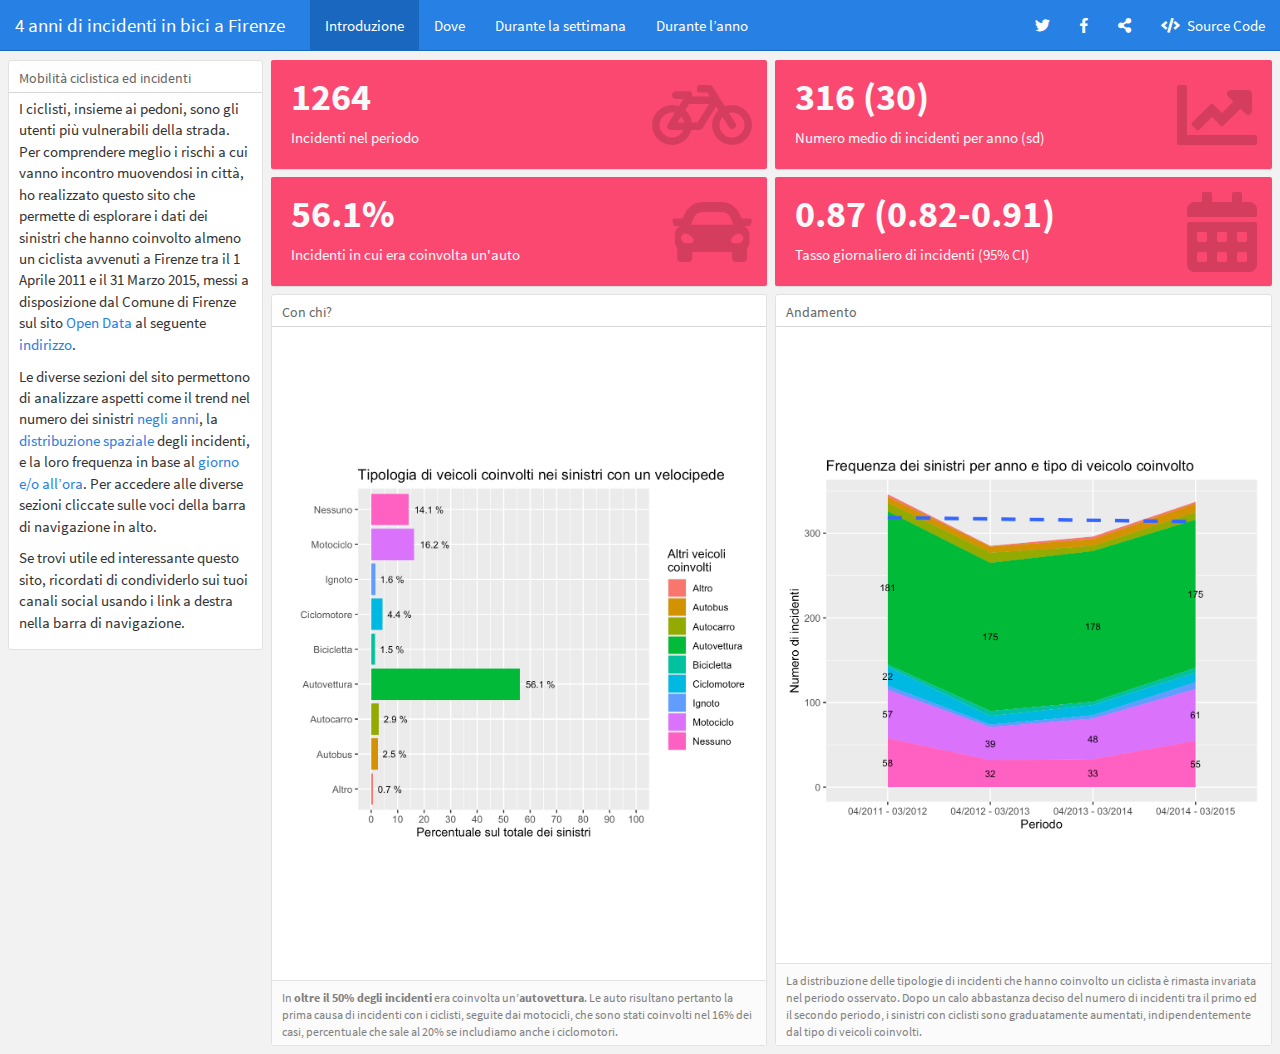
==== docs/index.html @ 33b45b6f "ready to be put online" ====
<!DOCTYPE html>
<html xmlns="http://www.w3.org/1999/xhtml">
<head>

<meta charset="utf-8">
<meta http-equiv="Content-Type" content="text/html; charset=utf-8" />
<meta name="generator" content="pandoc" />



<title>4 anni di incidenti in bici a Firenze</title>

<meta property="og:title" content="4 anni di incidenti in bici a Firenze" />

<meta name='viewport' content='width=device-width, initial-scale=1.0, maximum-scale=1.0, user-scalable=no' />

<link rel="icon" href="data:image/x-icon;" type="image/x-icon">


<script type="text/javascript">
window.FlexDashboardComponents = [];
</script>

<script id="flexdashboard-navbar" type="application/json">
[{"icon":"fa-twitter"},{"icon":"fa-facebook"},{"icon":"fa-share-alt","items":[{"title":"Twitter","icon":"fa-twitter"},{"title":"Facebook","icon":"fa-facebook"},{"title":"Google+","icon":"fa-google-plus"},{"title":"LinkedIn","icon":"fa-linkedin"},{"title":"Pinterest","icon":"fa-pinterest"}]},{"title":"Source Code","icon":"fa-code","href":"source_embed","align":"right"}]
</script>
<script src="site_libs/jquery-1.12.4/jquery.min.js"></script>
<meta name="viewport" content="width=device-width, initial-scale=1" />
<link href="site_libs/bootstrap-3.3.5/css/cosmo.min.css" rel="stylesheet" />
<script src="site_libs/bootstrap-3.3.5/js/bootstrap.min.js"></script>
<script src="site_libs/bootstrap-3.3.5/shim/html5shiv.min.js"></script>
<script src="site_libs/bootstrap-3.3.5/shim/respond.min.js"></script>
<script src="site_libs/stickytableheaders-0.1.19/jquery.stickytableheaders.min.js"></script>
<link href="site_libs/font-awesome-5.1.0/css/all.css" rel="stylesheet" />
<link href="site_libs/font-awesome-5.1.0/css/v4-shims.css" rel="stylesheet" />
<link href="site_libs/featherlight-1.3.5/featherlight.min.css" rel="stylesheet" />
<script src="site_libs/featherlight-1.3.5/featherlight.min.js"></script>
<link href="site_libs/prism-1.4.1/prism.css" rel="stylesheet" />
<script src="site_libs/prism-1.4.1/prism.js"></script>
<script src="site_libs/htmlwidgets-1.5.2/htmlwidgets.js"></script>
<link href="site_libs/leaflet-1.3.1/leaflet.css" rel="stylesheet" />
<script src="site_libs/leaflet-1.3.1/leaflet.js"></script>
<link href="site_libs/leafletfix-1.0.0/leafletfix.css" rel="stylesheet" />
<script src="site_libs/Proj4Leaflet-1.0.1/proj4-compressed.js"></script>
<script src="site_libs/Proj4Leaflet-1.0.1/proj4leaflet.js"></script>
<link href="site_libs/rstudio_leaflet-1.3.1/rstudio_leaflet.css" rel="stylesheet" />
<script src="site_libs/leaflet-binding-2.0.3/leaflet.js"></script>
<script src="site_libs/leaflet-providers-1.9.0/leaflet-providers_1.9.0.js"></script>
<script src="site_libs/leaflet-providers-plugin-2.0.3/leaflet-providers-plugin.js"></script>
<script src="site_libs/lfx-heat-0.1.0/lfx-heat-prod.js"></script>
<script src="site_libs/lfx-heat-0.1.0/lfx-heat-bindings.js"></script>
<link href="site_libs/dygraphs-1.1.1/dygraph.css" rel="stylesheet" />
<script src="site_libs/dygraphs-1.1.1/dygraph-combined.js"></script>
<script src="site_libs/dygraphs-1.1.1/shapes.js"></script>
<script src="site_libs/moment-2.8.4/moment.js"></script>
<script src="site_libs/moment-timezone-0.2.5/moment-timezone-with-data.js"></script>
<script src="site_libs/moment-fquarter-1.0.0/moment-fquarter.min.js"></script>
<script src="site_libs/dygraphs-binding-1.1.1.6/dygraphs.js"></script>
<style type="text/css">

/*
 Dashboard CSS from Keen IO Dashboards
 (https://github.com/keen/dashboards)
*/

body {
  background: #f2f2f2;
  padding: 60px 0 0 8px; /* padding-top overridden by theme */
}

body hr {
  border-color: #d7d7d7;
  margin: 10px 0;
}

.navbar-inverse .navbar-nav > li > a,
.navbar .navbar-brand {
  text-decoration: none;
}

.navbar-logo {
  margin-top: 1px;
}

.navbar-logo img {
  margin-right: 12px;
}

.navbar-author {
  margin-left: 10px;
  font-size: 15px;
}

.navbar .dropdown-menu .fa {
  min-width: 20px;
}

.navbar .dropdown-menu {
  min-width: 150px;
  max-height: 500px;
  overflow: auto;
}

.chart-wrapper,
.nav-tabs-custom,
.sbframe-commentary
{
  background: #fff;
  border: 1px solid #e2e2e2;
  border-radius: 3px;
  margin-bottom: 8px;
  margin-right: 8px;
}

.chart-title {
  border-bottom: 1px solid #d7d7d7;
  color: #666;
  font-size: 14px;
  font-weight: 300;
  padding: 7px 10px 4px;
}

.chart-wrapper .chart-title:empty {
  display: none;
}

.chart-wrapper .chart-stage {
  overflow: hidden;
  padding: 5px 10px;
  position: relative;
}

.chart-wrapper .chart-notes {
  background: #fbfbfb;
  border-top: 1px solid #e2e2e2;
  color: #808080;
  font-size: 12px;
  padding: 8px 10px 5px;
}

/*
 CSS for handling flexbox layout
*/

#dashboard-container {
  visibility: hidden;
}

.tab-content>.dashboard-page-wrapper.active {
  display: -webkit-box;
  display: -webkit-flex;
  display: -ms-flexbox;
  display: flex;
}

.dashboard-page-wrapper {
  display: -webkit-box;
  display: -webkit-flex;
  display: -ms-flexbox;
  display: flex;
  -webkit-box-orient: vertical;
  -webkit-box-direction: normal;
  -webkit-flex-direction: column;
      -ms-flex-direction: column;
          flex-direction: column;
}

.dashboard-row-orientation {
  display: -webkit-box;
  display: -webkit-flex;
  display: -ms-flexbox;
  display: flex;
  -webkit-box-orient: vertical;
  -webkit-box-direction: normal;
  -webkit-flex-direction: column;
      -ms-flex-direction: column;
          flex-direction: column;
}

.dashboard-row {
  display: -webkit-box;
  display: -webkit-flex;
  display: -ms-flexbox;
  display: flex;
  -webkit-box-orient: horizontal;
  -webkit-box-direction: normal;
  -webkit-flex-direction: row;
      -ms-flex-direction: row;
          flex-direction: row;
}

.dashboard-row-flex {
  -webkit-box-flex: 1;
  -webkit-flex: 1;
      -ms-flex: 1;
          flex: 1;
}

.dashboard-column-orientation {
  display: -webkit-box;
  display: -webkit-flex;
  display: -ms-flexbox;
  display: flex;
  -webkit-box-orient: horizontal;
  -webkit-box-direction: normal;
  -webkit-flex-direction: row;
      -ms-flex-direction: row;
          flex-direction: row;
}

.dashboard-column {
  -webkit-box-flex: 1;
  -webkit-flex: 1;
      -ms-flex: 1;
          flex: 1;
  display: -webkit-box;
  display: -webkit-flex;
  display: -ms-flexbox;
  display: flex;
  -webkit-box-orient: vertical;
  -webkit-box-direction: normal;
  -webkit-flex-direction: column;
      -ms-flex-direction: column;
          flex-direction: column;
}

.chart-wrapper-flex {
  -webkit-box-flex: 1;
  -webkit-flex: 1;
      -ms-flex: 1;
          flex: 1;
  display: -webkit-box;
  display: -webkit-flex;
  display: -ms-flexbox;
  display: flex;
  -webkit-box-orient: vertical;
  -webkit-box-direction: normal;
  -webkit-flex-direction: column;
      -ms-flex-direction: column;
          flex-direction: column;
}

.chart-stage-flex {
  -webkit-box-flex: 1;
  -webkit-flex: 1;
      -ms-flex: 1;
          flex: 1;
  position: relative;
}

.chart-shim {
  position: absolute;
  left: 8px; top: 8px; right: 8px; bottom: 8px;
}

.no-padding .chart-shim {
  left: 0; top: 0; right: 0; bottom: 0;
}

.flowing-content-shim {
  overflow: auto;
  left: 0; top: 0; right: 0; bottom: 0;
  padding-left: 8px;
  padding-right: 8px;
}

.flowing-content-container {
  padding-top: 8px;
  padding-bottom: 8px;
}

.chart-stage .table-bordered {
  border: none;
}

.chart-stage .table-bordered > tbody > tr > th,
.chart-stage .table-bordered > tfoot > tr > th,
.chart-stage .table-bordered > tbody > tr > td,
.chart-stage .table-bordered > tfoot > tr > td {
  border: none;
}

.chart-stage .table-bordered > tbody > tr > td {
  border-top: 1px solid #dddddd;
}

.chart-stage .table-bordered > thead > tr > th {
  border: none;
  border-bottom: 2px solid #dddddd;
}

.bootstrap-table table>thead {
  background-color: #fff;
}

.bootstrap-table table.data,
.bootstrap-table table.shiny-table {
  width: inherit !important;
}

.bootstrap-table table.data>tbody>tr>th,
.bootstrap-table table.shiny-table>tbody>tr>th {
  border-top: none;
  border-bottom: 2px solid #dddddd;
  padding: 5px;
}

.bootstrap-table .data td[align=right] {
  font-family: inherit;
}

.chart-wrapper form {
  padding-left: 5px;
  padding-right: 5px;
}

.shiny-input-container label {
  font-weight: normal;
}

.chart-stage .html-widget {
  width: 100% !important;
  height: 100% !important;
}

.chart-stage .html-widget-static-bound {
  width: 100% !important;
  height: 100% !important;
}

.chart-stage .shiny-bound-output {
  width: 100% !important;
  height: 100% !important;
}

/* Omit display of empty paragraphs */

.chart-shim>p:empty {
  display: none;
}

.chart-stage>p:empty {
  display: none;
}

/* Omit display of special knitr options div*/

.chart-stage .knitr-options {
  display: none;
}

/* Automatically resizing images */

.image-container {
  position: absolute;
  top: 0;
  left: 0;
  right: 0;
  bottom: 0;
  margin: 0;
}

.image-container img {
  opacity: 0;
  overflow: hidden;
}

/* Value box */

.value-box {
  border-radius: 2px;
  position: relative;
  display: block;
  margin-right: 8px;
  margin-bottom: 8px;
  box-shadow: 0 1px 1px rgba(0, 0, 0, 0.1);
}

.value-box > .inner {
  padding: 10px;
  padding-left: 20px;
  padding-right: 20px;
}

.value-box .value {
  font-size: 38px;
  font-weight: bold;
  margin: 0 0 3px 0;
  white-space: nowrap;
  padding: 0;
}

.value-box .caption {
  font-size: 15px;
}
.value-box .caption > small {
  display: block;
  font-size: 13px;
  margin-top: 5px;
}

.value-box .icon i {
  position: absolute;
  top: 15px;
  right: 15px;
  font-size: 80px;
  color: rgba(0, 0, 0, 0.15);
}

.linked-value:hover {
  cursor: pointer;
}

.value-box.linked-value:hover {
  box-shadow: 0 2px 2px rgba(0, 0, 0, 0.3);
}

/* STORYBOARD */

.storyboard-nav button {
  background: transparent;
  border: 0;
  opacity: .3;
  outline: none;
  padding: 0;
}

.storyboard-nav button:hover,
.storyboard-nav button:hover {
  opacity: .5;
}

.storyboard-nav button:disabled,
.storyboard-nav button:disabled {
  opacity: .1;
}

.storyboard-nav .sbnext,
.storyboard-nav .sbprev {
  float: left;
  width: 2%;
  height: 120px;
  font-size: 50px;
}

.storyboard-nav .sbprev {
  text-align: left;
  width: 2%;
}

.storyboard-nav .sbnext {
  float: right;
  text-align: right;
  margin-right: 8px;
}

.storyboard-nav .sbframelist {
  margin: 0 auto;
  width: 94%;
  height: 120px;
  overflow: hidden;
  text-shadow: none;
  margin-bottom: 8px;
}

.storyboard-nav .sbframelist ul {
  list-style: none;
  margin: 0;
  padding: 0;
  height: 100%;
}

.storyboard-nav .sbframelist ul li {
  float: left;
  width: 270px;
  height: 100%;
  padding: 10px 10px 10px 10px;
  margin-right: 8px;
  background: #fff;
  border: 1px solid #e2e2e2;
  border-radius: 3px;
  color: #3a3c47;
  text-align: left;
  font-size: 14px;
  cursor: pointer;
}

.storyboard-nav .sbframelist ul li:last-child {
  margin-right: 0px;
}

.storyboard-nav .sbframelist ul li.active {
  color: #fff;
  background: #B8B8B8;
}

.sbframe-commentary {
  width: 300px;
  background: #fbfbfb;
  font-size: 14px;
}

.sbframe-commentary ul {
  padding-left: 22px;
}

.sbframe.active {
  display: flex;
}

.sbframe:not(.active) {
  display: none;
}

/* NAV TABS */

.nav-tabs-custom > .nav-tabs {
  margin: 0;
  border-bottom: 1px solid #d7d7d7;
  color: #666;
  font-size: 14px;
  font-weight: 300;
  border-top-right-radius: 3px;
  border-top-left-radius: 3px;
}
.nav-tabs-custom > .nav-tabs > li {
  border-top: 3px solid transparent;
  margin-bottom: -1px;
  margin-right: 5px;
}
.nav-tabs-custom > .nav-tabs > li > a,
.nav-tabs-custom > .nav-tabs > li > a:active {
  color: #666;
  font-weight: 300;
  font-size: 14px;
  border-radius: 0;
  padding: 3px 10px 5px;
  text-transform: none;
}

.nav-tabs-custom > .nav-tabs > li:not(.active) > a {
  border-bottom-color: transparent;
}

.nav-tabs-custom > .nav-tabs > li > a.text-muted {
  color: #999;
}
.nav-tabs-custom > .nav-tabs > li > a,
.nav-tabs-custom > .nav-tabs > li > a:hover {
  background: transparent;
  margin: 0;
}
.nav-tabs-custom > .nav-tabs > li > a:hover {
  color: #999;
}
.nav-tabs-custom > .nav-tabs > li:not(.active) > a:hover,
.nav-tabs-custom > .nav-tabs > li:not(.active) > a:focus,
.nav-tabs-custom > .nav-tabs > li:not(.active) > a:active {
  border-color: transparent;
}
.nav-tabs-custom > .nav-tabs > li.active {
  border-top-color: #3c8dbc;
}
.nav-tabs-custom > .nav-tabs > li.active > a,
.nav-tabs-custom > .nav-tabs > li.active:hover > a {
  background-color: #fff;
  color: #666;
}
.nav-tabs-custom > .nav-tabs > li.active > a {
  border-top-color: transparent;
  border-left-color: #d7d7d7;
  border-right-color: #d7d7d7;
}
.nav-tabs-custom > .nav-tabs > li:first-of-type {
  margin-left: 0;
}
.nav-tabs-custom > .nav-tabs > li:first-of-type.active > a {
  border-left-color: transparent;
}
.nav-tabs-custom > .nav-tabs.pull-right {
  float: none !important;
}
.nav-tabs-custom > .nav-tabs.pull-right > li {
  float: right;
}
.nav-tabs-custom > .nav-tabs.pull-right > li:first-of-type {
  margin-right: 0;
}
.nav-tabs-custom > .nav-tabs.pull-right > li:first-of-type > a {
  border-left-width: 1px;
}
.nav-tabs-custom > .nav-tabs.pull-right > li:first-of-type.active > a {
  border-left-color: #d7d7d7;
  border-right-color: transparent;
}
.nav-tabs-custom > .nav-tabs > li.header {
  line-height: 35px;
  padding: 0 10px;
  font-size: 20px;
  color: #666;
}
.nav-tabs-custom > .nav-tabs > li.header > .fa,
.nav-tabs-custom > .nav-tabs > li.header > .glyphicon,
.nav-tabs-custom > .nav-tabs > li.header > .ion {
  margin-right: 5px;
}
.nav-tabs-custom > .tab-content {
  background: #fff;
  padding: 0;
  border-bottom-right-radius: 3px;
  border-bottom-left-radius: 3px;
  display: -webkit-box;
  display: -webkit-flex;
  display: -ms-flexbox;
  display: flex;
}

.nav-tabs-custom > .tab-content > .chart-wrapper {
  background: #fff;
  border: none;
  margin: 0;
}


.nav-tabs-custom > .tab-content > .active {
  display: -webkit-box;
  display: -webkit-flex;
  display: -ms-flexbox;
  display: flex;
}

.nav-tabs-custom .dropdown.open > a:active,
.nav-tabs-custom .dropdown.open > a:focus {
  background: transparent;
  color: #999;
}


@media (max-width: 767px) {
  .value-box {
    text-align: center;
    margin-right: 8px;
  }
  .value-box .icon {
    display: none;
  }
}

/* Fixed position sidebar */

.section.sidebar {
  position: fixed;
  top: 51px; /* overridden by theme */
  left: 0;
  bottom: 0;
  border-right: 1px solid #e2e2e2;
  background-color: white; /* overridden by theme */
  padding-left: 10px;
  padding-right: 10px;
  visibility: hidden;
  overflow: auto;
}

.section.sidebar form p:first-child {
  margin-top: 10px;
}

/* Embedded source code */

#flexdashboard-source-code {
  display: none;
}

.featherlight-content #flexdashboard-source-code {
  display: inline-block;
}

.featherlight-content {
  width: 80%;
  max-width: 800px;
  padding: 0 !important;
  border-bottom: none !important;
}

.featherlight:last-of-type {
  background: rgba(0, 0, 0, 0.7);
}

.featherlight-inner {
  width: 100%;
}

.featherlight-content pre {
  margin: 0;
  border: 0;
  background: #fff;
  font-size: 12px;
}

.unselectable {
  -ms-user-select: none;
  -webkit-user-select: none;
  -khtml-user-select: none;
  -moz-user-select: -moz-none;
  -o-user-select: none;
  user-select: none;
}

#flexdashboard-source-code code {
  -ms-user-select: text;
  -webkit-user-select: text;
  -khtml-user-select: text;
  -moz-user-select: text;
  -o-user-select: text;
  user-select: text;
}

/* DataTables Tweaks */

.dataTables_filter input[type="search"] {
  -webkit-appearance: searchfield;
  outline: none;
}

.dataTables_wrapper.no-footer
.dataTables_info {
  padding-top: 0;
}


table.dataTable thead th {
  border-bottom: 1px solid #d7d7d7;
}

.dataTables_wrapper.no-footer .dataTables_scrollBody {
  border-bottom: 1px solid #d7d7d7;
}

/* Mobile phone only CSS */

.desktop-layout div.section.mobile {
  display: none;
}

.mobile-layout div.section.no-mobile {
  display: none;
}

.mobile-figure {
  display: none;
}



body {
  padding-top: 60px;
}

.section.sidebar {
  top: 51px;
  background-color: rgba(39, 128, 227, 0.1);
}

.value-box {
  color: #f9f9f9;
}

.bg-primary {
  background-color: rgba(39, 128, 227, 0.7);
}

.storyboard-nav .sbframelist ul li.active {
  background-color: rgba(39, 128, 227, 0.7);
}

.nav-tabs-custom > .nav-tabs > li.active {
  border-top-color: rgba(39, 128, 227, 0.7);
}

.bg-info {
  background-color: rgba(153, 84, 187, 0.7);
}

.bg-warning {
  background-color: rgba(255, 117, 24, 0.7);
}

.bg-danger {
  background-color: rgba(255, 0, 57, 0.7);
}

.bg-success {
  background-color: rgba(63, 182, 24, 0.7);
}

.chart-title {
  font-weight: 500;
}

.nav-tabs-custom > .nav-tabs > li > a,
.nav-tabs-custom > .nav-tabs > li > a:active {
  font-weight: 500;
}

</style>



</head>

<body>

<div class="navbar navbar-inverse navbar-fixed-top" role="navigation">
<div class="container-fluid">
<div class="navbar-header">

<button id="navbar-button" type="button" class="navbar-toggle collapsed" data-toggle="collapse" data-target="#navbar">
<span class="icon-bar"></span>
<span class="icon-bar"></span>
<span class="icon-bar"></span>
</button>

<span class="navbar-logo pull-left">
  
</span>
<span class="navbar-brand">
  4 anni di incidenti in bici a Firenze
  <span class="navbar-author">
        </span>
</span>

</div>
<div id="navbar" class="navbar-collapse collapse">
<ul class="nav navbar-nav navbar-left">
</ul>
<ul class="nav navbar-nav navbar-right">
</ul>
</div><!--/.nav-collapse-->
</div><!--/.container-->
</div><!--/.navbar-->

<img class="mobile-figure" data-mobile-figure-id=fig1 src="index_files/figure-html/unnamed-chunk-3-1.mb.png" />
<img class="mobile-figure" data-mobile-figure-id=fig2 src="index_files/figure-html/unnamed-chunk-6-1.mb.png" />
<img class="mobile-figure" data-mobile-figure-id=fig3 src="index_files/figure-html/unnamed-chunk-8-1.mb.png" />
<img class="mobile-figure" data-mobile-figure-id=fig4 src="index_files/figure-html/unnamed-chunk-9-1.mb.png" />
<img class="mobile-figure" data-mobile-figure-id=fig5 src="index_files/figure-html/unnamed-chunk-10-1.mb.png" />
<script type="text/javascript">


var FlexDashboard = (function () {

  // initialize options
  var _options = {};

  var FlexDashboard = function() {

    // default options
    _options = $.extend(_options, {
      theme: "cosmo",
      fillPage: false,
      orientation: 'columns',
      storyboard: false,
      defaultFigWidth: 576,
      defaultFigHeight: 461,
      defaultFigWidthMobile: 360,
      defaultFigHeightMobile: 461,
      isMobile: false,
      isPortrait: false,
      resize_reload: true
    });
  };

  function init(options) {

    // extend default options
    $.extend(true, _options, options);

    // add ids to sections that don't have them (pandoc won't assign ids
    // to e.g. sections with titles consisting of only chinese characters)
    var nextId = 1;
    $('.level1:not([id]),.level2:not([id]),.level3:not([id])').each(function() {
      $(this).attr('id', 'dashboard-' + nextId++);
    });

    // find navbar items
    var navbarItems = $('#flexdashboard-navbar');
    if (navbarItems.length)
      navbarItems = JSON.parse(navbarItems.html());
    addNavbarItems(navbarItems);

    // find the main dashboard container
    var dashboardContainer = $('#dashboard-container');

    // resolve mobile classes
    resolveMobileClasses(dashboardContainer);

    // one time global initialization for components
    componentsInit(dashboardContainer);

    // look for a global sidebar
    var globalSidebar = dashboardContainer.find(".section.level1.sidebar");
    if (globalSidebar.length > 0) {

      // global layout for fullscreen displays
      if (!isMobilePhone()) {

         // hoist it up to the top level
         globalSidebar.insertBefore(dashboardContainer);

         // lay it out (set width/positions)
         layoutSidebar(globalSidebar, dashboardContainer);

      // tuck sidebar into first page for mobile phones
      } else {

        // convert it into a level3 section
        globalSidebar.removeClass('sidebar');
        globalSidebar.removeClass('level1');
        globalSidebar.addClass('level3');
        var h1 = globalSidebar.children('h1');
        var h3 = $('<h3></h3>');
        h3.append(h1.contents());
        h3.insertBefore(h1);
        h1.detach();

        // move it into the first page
        var page = dashboardContainer.find('.section.level1').first();
        if (page.length > 0)
          page.prepend(globalSidebar);
      }
    }

    // look for pages to layout
    var pages = $('div.section.level1');
    if (pages.length > 0) {

        // find the navbar and collapse on clicked
        var navbar = $('#navbar');
        navbar.on("click", "a[data-toggle!=dropdown]", null, function () {
           navbar.collapse('hide');
        });

        // envelop the dashboard container in a tab content div
        dashboardContainer.wrapInner('<div class="tab-content"></div>');

        pages.each(function(index) {

          // lay it out
          layoutDashboardPage($(this));

          // add it to the navbar
          addToNavbar($(this), index === 0);

        });

    } else {

      // remove the navbar and navbar button if we don't
      // have any navbuttons
      if (navbarItems.length === 0) {
        $('#navbar').remove();
        $('#navbar-button').remove();
      }

      // add the storyboard class if requested
      if (_options.storyboard)
        dashboardContainer.addClass('storyboard');

      // layout the entire page
      layoutDashboardPage(dashboardContainer);
    }

    // if we are in shiny we need to trigger a window resize event to
    // force correct layout of shiny-bound-output elements
    if (isShinyDoc())
      $(window).trigger('resize');

    // make main components visible
    $('.section.sidebar').css('visibility', 'visible');
    dashboardContainer.css('visibility', 'visible');

    // handle location hash
    handleLocationHash();

    // intialize prism highlighting
    initPrismHighlighting();

    // record mobile and orientation state then register a handler
    // to refresh if resize_reload is set to true and it changes
    _options.isMobile = isMobilePhone();
    _options.isPortrait = isPortrait();
    if (_options.resize_reload) {
      $(window).on('resize', function() {
        if (_options.isMobile !== isMobilePhone() ||
            _options.isPortrait !== isPortrait()) {
          window.location.reload();
        }
      });
    } else {
      // if in desktop mode and resizing to mobile, make sure the heights are 100%
      // This enforces what `fillpage.css` does for "wider" pages.
      // Since we are not reloading once the page becomes small, we need to force the height to 100%
      // This is a new situation introduced when `_options.resize_reload` is `false`
      if (! _options.isMobile) {
        // only add if `fillpage.css` was added in the first place
        if (_options.fillPage) {
          // fillpage.css
          $("html,body,#dashboard").css("height", "100%");
        }
      }
    }
    // trigger layoutcomplete event
    dashboardContainer.trigger('flexdashboard:layoutcomplete');
  }

  function resolveMobileClasses(dashboardContainer) {
     // add top level layout class
    dashboardContainer.addClass(isMobilePhone() ? 'mobile-layout' :
                                                  'desktop-layout');

    // look for .mobile sections and add .no-mobile to their peers
    var mobileSections = $('.section.mobile');
    mobileSections.each(function() {
       var id = $(this).attr('id');
       var nomobileId = id.replace(/-\d+$/, '');
       $('#' + nomobileId).addClass('no-mobile');
    });
  }

  function addNavbarItems(navbarItems) {

    var navbarLeft = $('ul.navbar-left');
    var navbarRight = $('ul.navbar-right');

    for (var i = 0; i<navbarItems.length; i++) {

      // get the item
      var item = navbarItems[i];

      // determine the container
      var container = null;
      if (item.align === "left")
        container = navbarLeft;
      else
        container = navbarRight;

      // navbar menu if we have multiple items
      if (item.items) {
        var menu = navbarMenu(null, item.icon, item.title, container);
        for (var j = 0; j<item.items.length; j++) {
          var subItem = item.items[j];
          var li = $('<li></li>');
          li.append(navbarLink(subItem.icon, subItem.title, subItem.href, subItem.target));
          menu.append(li);
        }
      } else {
        var li = $('<li></li>');
        li.append(navbarLink(item.icon, item.title, item.href, item.target));
        container.append(li);
      }
    }
  }

  // create or get a reference to an existing dropdown menu
  function navbarMenu(id, icon, title, container) {
    var existingMenu = [];
    if (id)
      existingMenu = container.children('#' + id);
    if (existingMenu.length > 0) {
      return existingMenu.children('ul');
    } else {
      var li = $('<li></li>');
      if (id)
        li.attr('id', id);
      li.addClass('dropdown');
      // auto add "Share" title on mobile if necessary
      if (!title && icon && (icon === "fa-share-alt") && isMobilePhone())
        title = "Share";
      if (title) {
        title = title + ' <span class="caret"></span>';
      }
      var a = navbarLink(icon, title, "#");
      a.addClass('dropdown-toggle');
      a.attr('data-toggle', 'dropdown');
      a.attr('role', 'button');
      a.attr('aria-expanded', 'false');
      li.append(a);
      var ul = $('<ul class="dropdown-menu"></ul>');
      ul.attr('role', 'menu');
      li.append(ul);
      container.append(li);
      return ul;
    }
  }

  function addToNavbar(page, active) {

    // capture the id and data-icon attribute (if any)
    var id = page.attr('id');
    var icon = page.attr('data-icon');
    var navmenu = page.attr('data-navmenu');

    // get hidden state (transfer this to navbar)
    var hidden = page.hasClass('hidden');
    page.removeClass('hidden');

    // sanitize the id for use with bootstrap tabs
    id = id.replace(/[.\/?&!#<>]/g, '').replace(/\s/g, '_');
    page.attr('id', id);

    // get the wrapper
    var wrapper = page.closest('.dashboard-page-wrapper');

    // move the id to the wrapper
    page.removeAttr('id');
    wrapper.attr('id', id);

    // add the tab-pane class to the wrapper
    wrapper.addClass('tab-pane');
    if (active)
      wrapper.addClass('active');

    // get a reference to the h1, discover its inner contens, then detach it
    var h1 = wrapper.find('h1').first();
    var title = h1.contents();
    h1.detach();

    // create a navbar item
    var li = $('<li></li>');
    var a = navbarLink(icon, title, '#' + id);
    a.attr('data-toggle', 'tab');
    li.append(a);

    // add it to the navbar (or navbar menu if specified)
    var container = $('ul.navbar-left');
    if (navmenu) {
      var menuId = navmenu.replace(/\s+/g, '');
      var menu = navbarMenu(menuId, null, navmenu, container);
      menu.append(li);
    } else {
      container.append(li);
    }

    // hide it if requested
    if (hidden)
      li.addClass('hidden');
  }

  function navbarLink(icon, title, href, target) {

    var a = $('<a></a>');
    if (icon) {

      // get the name of the icon set and icon
      var dashPos = icon.indexOf("-");
      var iconSet = null;
      var iconSplit = icon.split(" ");
      if (iconSplit.length > 1) {
        iconSet = iconSplit[0];
        icon = iconSplit.slice(1).join(" ");
      } else {
        iconSet = icon.substring(0, dashPos);
      }
      var iconName = icon.substring(dashPos + 1);

      // create the icon
      var iconElement = $('<span class="' + iconSet + ' ' + icon + '"></span>');
      if (title)
        iconElement.css('margin-right', '7px');
      a.append(iconElement);
      // if href is null see if we can auto-generate based on icon (e.g. social)
      if (!href)
        maybeGenerateLinkFromIcon(iconName, a);
    }
    if (title)
      a.append(title);

    // add the href.
    if (href) {
      if (href === "source_embed") {
        a.attr('href', '#');
        a.attr('data-featherlight', "#flexdashboard-source-code");
        a.featherlight({
            beforeOpen: function(event){
              $('body').addClass('unselectable');
            },
            afterClose: function(event){
              $('body').removeClass('unselectable');
            }
        });
      } else {
        a.attr('href', href);
      }
    }

    // add the arget
    if (target)
      a.attr('target', target);

    return a;
  }

  // auto generate a link from an icon name (e.g. twitter) when possible
  function maybeGenerateLinkFromIcon(iconName, a) {

     var serviceLinks = {
      "twitter": "https://twitter.com/share?text=" + encodeURIComponent(document.title) + "&url="+encodeURIComponent(location.href),
      "facebook": "https://www.facebook.com/sharer/sharer.php?s=100&p[url]="+encodeURIComponent(location.href),
      "google-plus": "https://plus.google.com/share?url="+encodeURIComponent(location.href),
      "linkedin": "https://www.linkedin.com/shareArticle?mini=true&url="+encodeURIComponent(location.href) + "&title=" + encodeURIComponent(document.title),
      "pinterest": "https://pinterest.com/pin/create/link/?url="+encodeURIComponent(location.href) + "&description=" + encodeURIComponent(document.title)
    };

    var makeSocialLink = function(a, href) {
      a.attr('href', '#');
      a.on('click', function(e) {
        e.preventDefault();
        window.open(href);
      });
    };

    $.each(serviceLinks, function(key, value) {
      if (iconName.indexOf(key) !== -1)
        makeSocialLink(a, value);
    });
  }

  // layout a dashboard page
  function layoutDashboardPage(page) {

    // use a page wrapper so that free form content above the
    // dashboard appears at the top rather than the side (as it
    // would without the wrapper in a column orientation)
    var wrapper = $('<div class="dashboard-page-wrapper"></div>');
    page.wrap(wrapper);

    // if there are no level2 or level3 headers synthesize a level3
    // header to contain the (e.g. frame it, scroll container, etc.)
    var headers = page.find('h2,h3');
    if (headers.length === 0)
      page.wrapInner('<div class="section level3"></div>');

    // hoist up any content before level 2 or level 3 headers
    var children = page.children();
    children.each(function(index) {
      if ($(this).hasClass('level2') || $(this).hasClass('level3'))
        return false;
      $(this).insertBefore(page);
    });

    // determine orientation and fillPage behavior for distinct media
    var orientation, fillPage, storyboard;

    // media: mobile phone
    if (isMobilePhone()) {

      // if there is a sidebar we need to ensure it's content
      // is properly framed as an h3
      var sidebar = page.find('.section.sidebar');
      sidebar.removeClass('sidebar');
      sidebar.wrapInner('<div class="section level3"></div>');
      var h2 = sidebar.find('h2');
      var h3 = $('<h3></h3>');
      h3.append(h2.contents());
      h3.insertBefore(h2);
      h2.detach();

      // wipeout h2 elements then enclose them in a single h2
      var level2 = page.find('div.section.level2');
      level2.each(function() {
        level2.children('h2').remove();
        level2.children().unwrap();
      });
      page.wrapInner('<div class="section level2"></div>');

      // substitute mobile images
      if (isPortrait()) {
        var mobileFigures = $('img.mobile-figure');
        mobileFigures.each(function() {
          // get the src (might be base64 encoded)
          var src = $(this).attr('src');

          // find it's peer
          var id = $(this).attr('data-mobile-figure-id');
          var img = $('img[data-figure-id=' + id + "]");
          img.attr('src', src)
             .attr('width', _options.defaultFigWidthMobile)
             .attr('height', _options.defaultFigHeightMobile);
        });
      }

      // hoist storyboard commentary into it's own section
      if (page.hasClass('storyboard')) {
        var commentaryHR = page.find('div.section.level3 hr');
        commentaryHR.each(function() {
          var commentary = $(this).nextAll().detach();
          var commentarySection = $('<div class="section level3"></div>');
          commentarySection.append(commentary);
          commentarySection.insertAfter($(this).closest('div.section.level3'));
          $(this).remove();
        });
      }

      // force a non full screen layout by columns
      orientation = _options.orientation = 'columns';
      fillPage = _options.fillPage = false;
      storyboard = _options.storyboard = false;

    // media: desktop
    } else {

      // determine orientation
      orientation = page.attr('data-orientation');
      if (orientation !== 'rows' && orientation != 'columns')
        orientation = _options.orientation;

      // determine storyboard mode
      storyboard = page.hasClass('storyboard');

      // fillPage based on options (force for storyboard)
      fillPage = _options.fillPage || storyboard;

      // handle sidebar
      var sidebar = page.find('.section.level2.sidebar');
      if (sidebar.length > 0)
        layoutSidebar(sidebar, page);
    }

    // give it and it's parent divs height: 100% if we are in fillPage mode
    if (fillPage) {
      page.addClass('vertical-layout-fill');
      page.css('height', '100%');
      page.parents('div').css('height', '100%');
    } else {
      page.addClass('vertical-layout-scroll');
    }

    // perform the layout
    if (storyboard)
      layoutPageAsStoryboard(page);
    else if (orientation === 'rows')
      layoutPageByRows(page, fillPage);
    else if (orientation === 'columns')
      layoutPageByColumns(page, fillPage);
  }

  function layoutSidebar(sidebar, content) {

    // get it out of the header hierarchy
    sidebar = sidebar.first();
    if (sidebar.hasClass('level1')) {
      sidebar.removeClass('level1');
      sidebar.children('h1').remove();
    } else if (sidebar.hasClass('level2')) {
      sidebar.removeClass('level2');
      sidebar.children('h2').remove();
    }

    // determine width
    var sidebarWidth = isTablet() ? 220 : 250;
    var dataWidth = parseInt(sidebar.attr('data-width'));
    if (dataWidth)
      sidebarWidth = dataWidth;

    // set the width and shift the page right to accomodate the sidebar
    sidebar.css('width', sidebarWidth + 'px');
    content.css('padding-left', sidebarWidth + 'px');

    // wrap it's contents in a form
    sidebar.wrapInner($('<form></form>'));
  }

  function layoutPageAsStoryboard(page) {

    // create storyboard navigation
    var nav = $('<div class="storyboard-nav"></div>');

    // add navigation buttons
    var prev = $('<button class="sbprev"><i class="fa fa-angle-left"></i></button>');
    nav.append(prev);
    var next= $('<button class="sbnext"><i class="fa fa-angle-right"></i></button>');
    nav.append(next);

    // add navigation frame
    var frameList = $('<div class="sbframelist"></div>');
    nav.append(frameList);
    var ul = $('<ul></ul>');
    frameList.append(ul);

     // find all the level3 sections (those are the storyboard frames)
    var frames = page.find('div.section.level3');
    frames.each(function() {

      // mark it
      $(this).addClass('sbframe');

      // divide it into chart content and (optional) commentary
      $(this).addClass('dashboard-column-orientation');

      // stuff the chart into it's own div w/ flex
      $(this).wrapInner('<div class="sbframe-component"></div>');
      setFlex($(this), 1);
      var frame = $(this).children('.sbframe-component');

      // extract the title from the h3
      var li = $('<li></li>');
      var h3 = frame.children('h3');
      li.append(h3.contents());
      h3.detach();
      ul.append(li);

      // extract commentary
      var hr = frame.children('hr');
      if (hr.length) {
        var commentary = hr.nextAll().detach();
        hr.remove();
        var commentaryFrame = $('<div class="sbframe-commentary"></div>');
        commentaryFrame.addClass('flowing-content-shim');
        commentaryFrame.addClass('flowing-content-container');
        commentaryFrame.append(commentary);
        $(this).append(commentaryFrame);

        // look for a data-commentary-width attribute
        var commentaryWidth = $(this).attr('data-commentary-width');
        if (commentaryWidth)
          commentaryFrame.css('width', commentaryWidth + 'px');
      }

      // layout the chart (force flex)
      var result = layoutChart(frame, true);

      // ice the notes if there are none
      if (!result.notes)
        frame.find('.chart-notes').remove();

      // set flex on chart
      setFlex(frame, 1);
    });

    // create a div to hold all the frames
    var frameContent = $('<div class="sbframe-content"></div>');
    frameContent.addClass('dashboard-row-orientation');
    frameContent.append(frames.detach());

    // row orientation to stack nav and frame content
    page.addClass('dashboard-row-orientation');
    page.append(nav);
    page.append(frameContent);
    setFlex(frameContent, 1);

    // initialize sly
    var sly = new Sly(frameList, {
    		horizontal: true,
    		itemNav: 'basic',
    		smart: true,
    		activateOn: 'click',
    		startAt: 0,
    		scrollBy: 1,
    		activatePageOn: 'click',
    		speed: 200,
    		moveBy: 600,
    		dragHandle: true,
    		dynamicHandle: true,
    		clickBar: true,
    		keyboardNavBy: 'items',
    		next: next,
    		prev: prev
    	}).init();

    // make first frame active
    frames.removeClass('active');
    frames.first().addClass('active');

    // subscribe to frame changed events
    sly.on('active', function (eventName, itemIndex) {
      frames.removeClass('active');
      frames.eq(itemIndex).addClass('active')
                          .trigger('shown');
    });
  }

  function layoutPageByRows(page, fillPage) {

    // row orientation
    page.addClass('dashboard-row-orientation');

    // find all the level2 sections (those are the rows)
    var rows = page.find('div.section.level2');

    // if there are no level2 sections then treat the
    // entire page as if it's a level 2 section
    if (rows.length === 0) {
      page.wrapInner('<div class="section level2"></div>');
      rows = page.find('div.section.level2');
    }

    rows.each(function () {

      // flags
      var haveNotes = false;
      var haveFlexHeight = true;

      // remove the h2
      $(this).children('h2').remove();

      // check for a tabset
      var isTabset = $(this).hasClass('tabset');
      if (isTabset)
        layoutTabset($(this));

      // give it row layout semantics if it's not a tabset
      if (!isTabset)
        $(this).addClass('dashboard-row');

      // find all of the level 3 subheads
      var columns = $(this).find('div.section.level3');

      // determine figureSizes sizes
      var figureSizes = chartFigureSizes(columns);

      // fixup the columns
      columns.each(function(index) {

        // layout the chart (force flex if we are in a tabset)
        var result = layoutChart($(this), isTabset);

        // update flexHeight state
        if (!result.flex)
          haveFlexHeight = false;

        // update state
        if (result.notes)
          haveNotes = true;

        // set the column flex based on the figure width
        // (value boxes will just get the default figure width)
        var chartWidth = figureSizes[index].width;
        setFlex($(this), chartWidth + ' ' + chartWidth + ' 0px');

      });

      // remove empty chart note divs
      if (isTabset)
        $(this).find('.chart-notes').filter(function() {
            return $(this).html() === "&nbsp;";
        }).remove();
      if (!haveNotes)
        $(this).find('.chart-notes').remove();

       // make it a flexbox row
      if (haveFlexHeight)
        $(this).addClass('dashboard-row-flex');

      // now we can set the height on all the wrappers (based on maximum
      // figure height + room for title and notes, or data-height on the
      // container if specified). However, don't do this if there is
      // no flex on any of the constituent columns
      var flexHeight = null;
      var dataHeight = parseInt($(this).attr('data-height'));
      if (dataHeight)
        flexHeight = adjustedHeight(dataHeight, columns.first());
      else if (haveFlexHeight)
        flexHeight = maxChartHeight(figureSizes, columns);
      if (flexHeight) {
        if (fillPage)
          setFlex($(this), flexHeight + ' ' + flexHeight + ' 0px');
        else {
          $(this).css('height', flexHeight + 'px');
          setFlex($(this), '0 0 ' + flexHeight + 'px');
        }
      }

    });
  }

  function layoutPageByColumns(page, fillPage) {

    // column orientation
    page.addClass('dashboard-column-orientation');

    // find all the level2 sections (those are the columns)
    var columns = page.find('div.section.level2');

    // if there are no level2 sections then treat the
    // entire page as if it's a level 2 section
    if (columns.length === 0) {
      page.wrapInner('<div class="section level2"></div>');
      columns = page.find('div.section.level2');
    }

    // layout each column
    columns.each(function (index) {

      // remove the h2
      $(this).children('h2').remove();

      // make it a flexbox column
      $(this).addClass('dashboard-column');

      // check for a tabset
      var isTabset = $(this).hasClass('tabset');
      if (isTabset)
        layoutTabset($(this));

      // find all the h3 elements
      var rows = $(this).find('div.section.level3');

      // get the figure sizes for the rows
      var figureSizes = chartFigureSizes(rows);

      // column flex is the max row width (or data-width if specified)
      var flexWidth;
      var dataWidth = parseInt($(this).attr('data-width'));
      if (dataWidth)
        flexWidth = dataWidth;
      else
        flexWidth = maxChartWidth(figureSizes);
      setFlex($(this), flexWidth + ' ' + flexWidth + ' 0px');

      // layout each chart
      rows.each(function(index) {

        // perform the layout
        var result = layoutChart($(this), false);

        // ice the notes if there are none
        if (!result.notes)
          $(this).find('.chart-notes').remove();

        // set flex height based on figHeight, then adjust
        if (result.flex) {
          var chartHeight = figureSizes[index].height;
          chartHeight = adjustedHeight(chartHeight, $(this));
          if (fillPage)
            setFlex($(this), chartHeight + ' ' + chartHeight + ' 0px');
          else {
            $(this).css('height', chartHeight + 'px');
            setFlex($(this), chartHeight + ' ' + chartHeight + ' ' + chartHeight + 'px');
          }
        }
      });
    });
  }

  function chartFigureSizes(charts) {

    // sizes
    var figureSizes = new Array(charts.length);

    // check each chart
    charts.each(function(index) {

      // start with default
      figureSizes[index] = {
        width: _options.defaultFigWidth,
        height: _options.defaultFigHeight
      };

      // look for data-height or data-width then knit options
      var dataWidth = parseInt($(this).attr('data-width'));
      var dataHeight = parseInt($(this).attr('data-height'));
      var knitrOptions = $(this).find('.knitr-options:first');
      var knitrWidth, knitrHeight;
      if (knitrOptions) {
        knitrWidth = parseInt(knitrOptions.attr('data-fig-width'));
        knitrHeight =  parseInt(knitrOptions.attr('data-fig-height'));
      }

      // width
      if (dataWidth)
        figureSizes[index].width = dataWidth;
      else if (knitrWidth)
        figureSizes[index].width = knitrWidth;

      // height
      if (dataHeight)
        figureSizes[index].height = dataHeight;
      else if (knitrHeight)
        figureSizes[index].height = knitrHeight;
    });

    // return sizes
    return figureSizes;
  }

  function maxChartHeight(figureSizes, charts) {

    // first compute the maximum height
    var maxHeight = _options.defaultFigHeight;
    for (var i = 0; i<figureSizes.length; i++)
      if (figureSizes[i].height > maxHeight)
        maxHeight = figureSizes[i].height;

    // now add offests for chart title and chart notes
    if (charts.length)
      maxHeight = adjustedHeight(maxHeight, charts.first());

    return maxHeight;
  }

  function adjustedHeight(height, chart) {
    if (chart.length > 0) {
      var chartTitle = chart.find('.chart-title');
      if (chartTitle.length)
        height += chartTitle.first().outerHeight();
      var chartNotes = chart.find('.chart-notes');
      if (chartNotes.length)
        height += chartNotes.first().outerHeight();
    }
    return height;
  }

  function maxChartWidth(figureSizes) {
    var maxWidth = _options.defaultFigWidth;
    for (var i = 0; i<figureSizes.length; i++)
      if (figureSizes[i].width > maxWidth)
        maxWidth = figureSizes[i].width;
    return maxWidth;
  }

  // layout a chart
  function layoutChart(chart, forceFlex) {

    // state to return
    var result = {
      notes: false,
      flex: false
    };

    // extract the title
    var title = extractTitle(chart);

    // find components that apply to this container
    var components = componentsFind(chart);

    // if it's a custom component then call it and return
    var customComponents = componentsCustom(components);
    if (customComponents.length) {
      componentsLayout(customComponents, title, chart);
      result.notes = false;
      result.flex = forceFlex || componentsFlex(customComponents);
      return result;
    }

    // put all the content in a chart wrapper div
    chart.addClass('chart-wrapper');
    chart.wrapInner('<div class="chart-stage"></div>');
    var chartContent = chart.children('.chart-stage');

    // flex the content if appropriate
    result.flex = forceFlex || componentsFlex(components);
    if (result.flex) {
      // add flex classes
      chart.addClass('chart-wrapper-flex');
      chartContent.addClass('chart-stage-flex');

      // additional shim to break out of flexbox sizing
      chartContent.wrapInner('<div class="chart-shim"></div>');
      chartContent = chartContent.children('.chart-shim');
    }

    // set custom data-padding attribute
    var pad = chart.attr('data-padding');
    if (pad) {
      if (pad === "0")
        chart.addClass('no-padding');
      else {
        pad = pad + 'px';
        chartContent.css('left', pad)
                    .css('top', pad)
                    .css('right', pad)
                    .css('bottom', pad)
      }
    }

    // call compoents
    componentsLayout(components, title, chartContent);

    // also activate components on shiny output
    findShinyOutput(chartContent).on('shiny:value',
      function(event) {
        var element = $(event.target);
        setTimeout(function() {

          // see if we opted out of flex based on our output (for shiny
          // we can't tell what type of output we have until after the
          // value is bound)
          var components = componentsFind(element);
          var flex = forceFlex || componentsFlex(components);
          if (!flex) {
            chart.css('height', "");
            setFlex(chart, "");
            chart.removeClass('chart-wrapper-flex');
            chartContent.removeClass('chart-stage-flex');
            chartContent.children().unwrap();
          }

          // perform layout
          componentsLayout(components, title, element.parent());
        }, 10);
      });

    // add the title
    var chartTitle = $('<div class="chart-title"></div>');
    chartTitle.append(title);
    chart.prepend(chartTitle);

    // add the notes section
    var chartNotes = $('<div class="chart-notes"></div>');
    chartNotes.html('&nbsp;');
    chart.append(chartNotes);

    // attempt to extract notes if we have a component
    if (components.length)
      result.notes = extractChartNotes(chartContent, chartNotes);

    // return result
    return result;
  }

  // build a tabset from a section div with the .tabset class
  function layoutTabset(tabset) {

    // check for fade option
    var fade = tabset.hasClass("tabset-fade");
    var navClass = "nav-tabs";

    // determine the heading level of the tabset and tabs
    var match = tabset.attr('class').match(/level(\d) /);
    if (match === null)
      return;
    var tabsetLevel = Number(match[1]);
    var tabLevel = tabsetLevel + 1;

    // find all subheadings immediately below
    var tabs = tabset.find("div.section.level" + tabLevel);
    if (!tabs.length)
      return;

    // create tablist and tab-content elements
    var tabList = $('<ul class="nav ' + navClass + '" role="tablist"></ul>');
    $(tabs[0]).before(tabList);
    var tabContent = $('<div class="tab-content"></div>');
    $(tabs[0]).before(tabContent);

    // build the tabset
    tabs.each(function(i) {

      // get the tab div
      var tab = $(tabs[i]);

      // get the id then sanitize it for use with bootstrap tabs
      var id = tab.attr('id');

      // sanitize the id for use with bootstrap tabs
      id = id.replace(/[.\/?&!#<>]/g, '').replace(/\s/g, '_');
      tab.attr('id', id);

      // get the heading element within it and grab it's text
      var heading = tab.find('h' + tabLevel + ':first');
      var headingDom = heading.contents();

      // build and append the tab list item
      var a = $('<a role="tab" data-toggle="tab"></a>');
      a.append(headingDom);
      a.attr('href', '#' + id);
      a.attr('aria-controls', id);
      var li = $('<li role="presentation"></li>');
      li.append(a);
      if (i === 0)
        li.attr('class', 'active');
      tabList.append(li);

      // set it's attributes
      tab.attr('role', 'tabpanel');
      tab.addClass('tab-pane');
      tab.addClass('tabbed-pane');
      tab.addClass('no-title');
      if (fade)
        tab.addClass('fade');
      if (i === 0) {
        tab.addClass('active');
        if (fade)
          tab.addClass('in');
      }

      // move it into the tab content div
      tab.detach().appendTo(tabContent);
    });

    // add nav-tabs-custom
    tabset.addClass('nav-tabs-custom');

    // internal layout is dashboard-column with tab-content flexing
    tabset.addClass('dashboard-column');
    setFlex(tabContent, 1);
  }

  // one time global initialization for components
  function componentsInit(dashboardContainer) {
    for (var i=0; i<window.FlexDashboardComponents.length; i++) {
      var component = window.FlexDashboardComponents[i];
      if (component.init)
        component.init(dashboardContainer);
    }
  }

  // find components that apply within a container
  function componentsFind(container) {

    // look for components
    var components = [];
    for (var i=0; i<window.FlexDashboardComponents.length; i++) {
      var component = window.FlexDashboardComponents[i];
      if (component.find(container).length)
        components.push(component);
    }

    // if there were none then use a special flowing content component
    // that just adds a scrollbar in fillPage mode
    if (components.length == 0) {
      components.push({
        find: function(container) {
          return container;
        },

        flex: function(fillPage) {
          return fillPage;
        },

        layout: function(title, container, element, fillPage) {
          if (fillPage) {
            container.addClass('flowing-content-shim');
            container.addClass('flowing-content-container');
          }
        }
      });
    }

    return components;
  }

  // if there is a custom component then pick it out
  function componentsCustom(components) {
    var customComponent = [];
    for (var i=0; i<components.length; i++)
      if (components[i].type === "custom") {
        customComponent.push(components[i]);
        break;
      }
    return customComponent;
  }

  // query all components for flex
  function componentsFlex(components) {

    // no components at all means no flex
    if (components.length === 0)
      return false;

    // otherwise query components (assume true unless we see false)
    var isMobile = isMobilePhone();
    for (var i=0; i<components.length; i++)
      if (components[i].flex && !components[i].flex(_options.fillPage))
        return false;
    return true;
  }

  // layout all components
  function componentsLayout(components, title, container) {
    var isMobile = isMobilePhone();
    for (var i=0; i<components.length; i++) {
      var element = components[i].find(container);
      if (components[i].layout) {
        // call layout (don't call other components if it returns false)
        var result = components[i].layout(title, container, element, _options.fillPage);
        if (result === false)
          return;
      }
    }
  }

  // get a reference to the h3, discover it's inner html, and remove it
  function extractTitle(container) {
    var h3 = container.children('h3').first();
    var title = '';
    if (!container.hasClass('no-title'))
      title = h3.contents();
    h3.detach();
    return title;
  }

  // extract chart notes
  function extractChartNotes(chartContent, chartNotes) {
    // look for a terminating blockquote or image caption
    var blockquote = chartContent.children('blockquote:last-child');
    var caption = chartContent.children('div.image-container')
                              .children('p.caption');
    if (blockquote.length) {
      chartNotes.empty().append(blockquote.children('p:first-child').contents());
      blockquote.remove();
      return true;
    } else if (caption.length) {
      chartNotes.empty().append(caption.contents());
      caption.remove();
      return true;
    } else {
      return false;
    }
  }

  function findShinyOutput(chartContent) {
    return chartContent.find('.shiny-text-output, .shiny-html-output');
  }

  // safely detect rendering on a mobile phone
  function isMobilePhone() {
    try
    {
      return ! window.matchMedia("only screen and (min-width: 768px)").matches;
    }
    catch(e) {
      return false;
    }
  }

  function isFillPage() {
    return _options.fillPage;
  }

  // detect portrait mode
  function isPortrait() {
    return ($(window).width() < $(window).height());
  }

  // safely detect rendering on a tablet
  function isTablet() {
    try
    {
      return window.matchMedia("only screen and (min-width: 769px) and (max-width: 992px)").matches;
    }
    catch(e) {
      return false;
    }
  }

  // test whether this is a shiny doc
  function isShinyDoc() {
    return (typeof(window.Shiny) !== "undefined" && !!window.Shiny.outputBindings);
  }

  // set flex using vendor specific prefixes
  function setFlex(el, flex) {
    el.css('-webkit-box-flex', flex)
      .css('-webkit-flex', flex)
      .css('-ms-flex', flex)
      .css('flex', flex);
  }

  // support bookmarking of pages
  function handleLocationHash() {

    // restore tab/page from bookmark
    var hash = window.decodeURIComponent(window.location.hash);
    if (hash.length > 0)
      $('ul.nav a[href="' + hash + '"]').tab('show');
    FlexDashboardUtils.manageActiveNavbarMenu();

    // navigate to a tab when the history changes
    window.addEventListener("popstate", function(e) {
      var hash = window.decodeURIComponent(window.location.hash);
      var activeTab = $('ul.nav a[href="' + hash + '"]');
      if (activeTab.length) {
        activeTab.tab('show');
      } else {
        $('ul.nav a:first').tab('show');
      }
      FlexDashboardUtils.manageActiveNavbarMenu();
    });

    // add a hash to the URL when the user clicks on a tab/page
    $('.navbar-nav a[data-toggle="tab"]').on('click', function(e) {
      var baseUrl = FlexDashboardUtils.urlWithoutHash(window.location.href);
      var hash = FlexDashboardUtils.urlHash($(this).attr('href'));
      var href = baseUrl + hash;
      FlexDashboardUtils.setLocation(href);
    });

    // handle clicks of other links that should activate pages
    var navPages = $('ul.navbar-nav li a[data-toggle=tab]');
    navPages.each(function() {
      var href =  $(this).attr('href');
      var links = $('a[href="' + href + '"][data-toggle!=tab]');
      links.each(function() {
        $(this).on('click', function(e) {
          window.FlexDashboardUtils.showPage(href);
        });
      });
    });
  }

  // tweak Prism highlighting
  function initPrismHighlighting() {

    if (window.Prism) {
      Prism.languages.insertBefore('r', 'comment', {
        'heading': [
          {
            // title 1
        	  // =======

        	  // title 2
        	  // -------
        	  pattern: /\w+.*(?:\r?\n|\r)(?:====+|----+)/,
            alias: 'operator'
          },
          {
            // ### title 3
            pattern: /(^\s*)###[^#].+/m,
            lookbehind: true,
            alias: 'operator'
          }
        ]
      });

      // prism highlight
      Prism.highlightAll();
    }
  }


  // get theme color
  var themeColors = {
    bootstrap: {
      primary: "rgba(51, 122, 183, 0.4)",
      info: "rgb(217, 237, 247)",
      success: "rgb(223, 240, 216)",
      warning: "rgb(252, 248, 227)",
      danger: "rgb(242, 222, 222)"
    },
    cerulean: {
      primary: "rgb(47, 164, 231)",
      info: "rgb(217, 237, 247)",
      success: "rgb(223, 240, 216)",
      warning: "rgb(252, 248, 227)",
      danger: "rgb(242, 222, 222)"
    },
    journal: {
      primary: "rgba(235, 104, 100, 0.70)",
      info: "rgb(217, 237, 247)",
      success: "rgb(223, 240, 216)",
      warning: "rgb(252, 248, 227)",
      danger: "rgb(242, 222, 222)"
    },
    flatly: {
      primary: "rgba(44, 62, 80, 0.70)",
      info: "rgba(52, 152, 219, 0.70)",
      success: "rgba(24, 188, 156, 0.70)",
      warning: "rgba(243, 156, 18, 0.70)",
      danger: "rgba(231, 76, 60, 0.70)"
    },
    readable: {
      primary: "rgba(69, 130, 236, 0.4)",
      info: "rgb(217, 237, 247)",
      success: "rgb(223, 240, 216)",
      warning: "rgb(252, 248, 227)",
      danger: "rgb(242, 222, 222)"
    },
    spacelab: {
      primary: "rgba(68, 110, 155, 0.25)",
      info: "rgb(217, 237, 247)",
      success: "rgb(223, 240, 216)",
      warning: "rgb(252, 248, 227)",
      danger: "rgb(242, 222, 222)"
    },
    united: {
      primary: "rgba(221, 72, 20, 0.30)",
      info: "rgb(217, 237, 247)",
      success: "rgb(223, 240, 216)",
      warning: "rgb(252, 248, 227)",
      danger: "rgb(242, 222, 222)"
    },
    cosmo: {
      primary: "rgba(39, 128, 227, 0.7)",
      info: "rgba(153, 84, 187, 0.7)",
      success: "rgba(63, 182, 24, 0.7)",
      warning: "rgba(255, 117, 24, 0.7)",
      danger: "rgba(255, 0, 57, 0.7)"
    },
    lumen: {
      primary: "rgba(21, 140, 186, 0.70)",
      info: "rgba(117, 202, 235, 0.90)",
      success: "rgba(40, 182, 44, 0.70)",
      warning: "rgba(255, 133, 27, 0.70)",
      danger: "rgba(255, 65, 54, 0.70)"
    },
    paper: {
      primary: "rgba(33, 150, 243, 0.35)",
      info: "rgb(225, 190, 231)",
      success: "rgb(223, 240, 216)",
      warning: "rgb(255, 224, 178)",
      danger: "rgb(249, 189, 187)"
    },
    sandstone: {
      primary: "rgba(50, 93, 136, 0.3)",
      info: "rgb(217, 237, 247)",
      success: "rgb(223, 240, 216)",
      warning: "rgb(252, 248, 227)",
      danger: "rgb(242, 222, 222)"
    },
    simplex: {
      primary: "rgba(217, 35, 15, 0.25)",
      info: "rgb(217, 237, 247)",
      success: "rgb(223, 240, 216)",
      warning: "rgb(252, 248, 227)",
      danger: "rgb(242, 222, 222)"
    },
    yeti: {
      primary: "rgba(0, 140, 186, 0.298039)",
      info: "rgb(217, 237, 247)",
      success: "rgb(223, 240, 216)",
      warning: "rgb(252, 248, 227)",
      danger: "rgb(242, 222, 222)"
    }
  }
  function themeColor(color) {
    return themeColors[_options.theme][color];
  }

  FlexDashboard.prototype = {
    constructor: FlexDashboard,
    init: init,
    isMobilePhone: isMobilePhone,
    isFillPage: isFillPage,
    themeColor: themeColor
  };

  return FlexDashboard;

})();

// utils
window.FlexDashboardUtils = {
  resizableImage: function(img) {
    var src = img.attr('src');
    var url = 'url("' + src + '")';
    img.parent().css('background', url)
                .css('background-size', 'contain')
                .css('background-repeat', 'no-repeat')
                .css('background-position', 'center')
                .addClass('image-container');
  },
  setLocation: function(href) {
    if (history && history.pushState) {
      history.pushState(null, null, href);
    } else {
      window.location.replace(href);
    }
    setTimeout(function() {
        window.scrollTo(0, 0);
    }, 10);
    this.manageActiveNavbarMenu();
  },
  showPage: function(href) {
    $('ul.navbar-nav li a[href="' + href + '"]').tab('show');
    var baseUrl = this.urlWithoutHash(window.location.href);
    var loc = baseUrl + href;
    this.setLocation(loc);
  },
  showLinkedValue: function(href) {
    // check for a page link
    if ($('ul.navbar-nav li a[data-toggle=tab][href="' + href + '"]').length > 0)
      this.showPage(href);
    else
      window.open(href);
  },
  urlWithoutHash: function(url) {
    var hashLoc = url.indexOf('#');
    if (hashLoc != -1)
      return url.substring(0, hashLoc);
    else
      return url;
  },
  urlHash: function(url) {
    var hashLoc = url.indexOf('#');
    if (hashLoc != -1)
      return url.substring(hashLoc);
    else
      return "";
  },
  manageActiveNavbarMenu: function () {
    // remove active from anyone currently active
    $('.navbar ul.nav').find('li').removeClass('active');
    // find the active tab
    var activeTab = $('.dashboard-page-wrapper.tab-pane.active');
    if (activeTab.length > 0) {
      var tabId = activeTab.attr('id');
      if (tabId)
        $(".navbar ul.nav a[href='#" + tabId + "']").parents('li').addClass('active');
    }
  }
};

window.FlexDashboard = new FlexDashboard();

// empty content
window.FlexDashboardComponents.push({
  find: function(container) {
    if (container.find('p').length == 0)
      return container;
    else
      return $();
  }
})

// plot image
window.FlexDashboardComponents.push({

  find: function(container) {
    return container.children('p')
                    .children('img:only-child');
  },

  layout: function(title, container, element, fillPage) {
    FlexDashboardUtils.resizableImage(element);
  }
});

// plot image (figure style)
window.FlexDashboardComponents.push({

  find: function(container) {
    return container.children('div.figure').children('img');
  },

  layout: function(title, container, element, fillPage) {
    FlexDashboardUtils.resizableImage(element);
  }
});

// htmlwidget
window.FlexDashboardComponents.push({

  init: function(dashboardContainer) {
    // trigger "shown" after initial layout to force static htmlwidgets
    // in runtime: shiny to be resized after the dom has been transformed
    dashboardContainer.on('flexdashboard:layoutcomplete', function(event) {
      setTimeout(function() {
        dashboardContainer.trigger('shown');
      }, 200);
    });
  },

  find: function(container) {
    return container.children('div[id^="htmlwidget-"],div.html-widget');
  }
});

// gauge
window.FlexDashboardComponents.push({

  find: function(container) {
    return container.children('div.html-widget.gauge');
  },

  flex: function(fillPage) {
    return false;
  },

  layout: function(title, container, element, fillPage) {


  }

});

// shiny output
window.FlexDashboardComponents.push({
  find: function(container) {
    return container.children('div[class^="shiny-"]');
  }
});

// datatables
window.FlexDashboardComponents.push({
  find: function(container) {
    return container.find('.datatables');
  },
  flex: function(fillPage) {
    return fillPage;
  }
});

// bootstrap table
window.FlexDashboardComponents.push({

  find: function(container) {
    var bsTable = container.find('table.table');
    if (bsTable.length !== 0)
      return bsTable;
    else
      return container.find('tr.header').parent('thead').parent('table');
  },

  flex: function(fillPage) {
    return fillPage;
  },

  layout: function(title, container, element, fillPage) {

    // alias variables
    var bsTable = element;

    // fixup xtable generated tables with a proper thead
    var headerRow = bsTable.find('tbody > tr:first-child > th').parent();
    if (headerRow.length > 0) {
      var thead = $('<thead></thead>');
      bsTable.prepend(thead);
      headerRow.detach().appendTo(thead);
    }

    // improve appearance
    container.addClass('bootstrap-table');

    // for fill page provide scrolling w/ sticky headers
    if (fillPage) {
      // force scrollbar on overflow
      container.addClass('flowing-content-shim');

      // stable table headers when scrolling
      bsTable.stickyTableHeaders({
        scrollableArea: container
      });
    }
  }
});

// embedded shiny app
window.FlexDashboardComponents.push({

  find: function(container) {
    return container.find('iframe.shiny-frame');
  },

  flex: function(fillPage) {
    return fillPage;
  },

  layout: function(title, container, element, fillPage) {
    if (fillPage) {
      element.attr('height', '100%');
    } else {
      // provide default height if necessary
      var height = element.get(0).style.height;
      if (!height)
        height = element.attr('height');
      if (!height)
        element.attr('height', 500);
    }
  }
});

// shiny fillRow or fillCol
window.FlexDashboardComponents.push({

  find: function(container) {
    return container.find('.flexfill-container');
  },

  flex: function(fillPage) {
    return fillPage;
  },

  layout: function(title, container, element, fillPage) {
    if (fillPage)
      element.css('height', '100%');
    else {
      // provide default height if necessary
      var height = element.get(0).style.height;
      if (height === "100%" || height === "auto" || height === "initial" ||
          height === "inherit" || !height) {
        element.css('height', 500);
      }
    }
  }
});

// valueBox
window.FlexDashboardComponents.push({

  type: "custom",

  find: function(container) {
    if (container.find('span.value-output, .shiny-valuebox-output').length)
      return container;
    else
      return $();
  },

  flex: function(fillPage) {
    return false;
  },

  layout: function(title, container, element, fillPage) {

    // alias variables
    var chartTitle = title;
    var valueBox = element;

    // add value-box class to container
    container.addClass('value-box');

    // value paragraph
    var value = $('<p class="value"></p>');

    // if we have shiny-text-output then just move it in
    var valueOutputSpan = [];
    var shinyOutput = valueBox.find('.shiny-valuebox-output').detach();
    if (shinyOutput.length) {
      valueBox.children().remove();
      shinyOutput.html("&mdash;");
      value.append(shinyOutput);
    } else {
      // extract the value (remove leading vector index)
      var chartValue = valueBox.text().trim();
      chartValue = chartValue.replace("[1] ", "");
      valueOutputSpan = valueBox.find('span.value-output').detach();
      valueBox.children().remove();
      value.text(chartValue);
    }

    // caption
    var caption = $('<p class="caption"></p>');
    caption.append(chartTitle);

    // build inner div for value box and add it
    var inner = $('<div class="inner"></div>');
    inner.append(value);
    inner.append(caption);
    valueBox.append(inner);

    // add icon if specified
    var icon = $('<div class="icon"><i></i></div>');
    valueBox.append(icon);
    function setIcon(chartIcon) {
      var iconLib = "";
      var iconSplit = chartIcon.split(" ");
      if (iconSplit.length > 1) {
        iconLib = iconSplit[0];
        chartIcon = iconSplit.slice(1).join(" ");
      } else {
        var components = chartIcon.split("-");
        if (components.length > 1)
          iconLib = components[0];
      }
      icon.children('i').attr('class', iconLib + ' ' + chartIcon);
    }
    var chartIcon = valueBox.attr('data-icon');
    if (chartIcon)
      setIcon(chartIcon);

    // set color based on data-background if necessary
    var dataBackground = valueBox.attr('data-background');
    if (dataBackground)
      valueBox.css('background-color', bgColor);
    else {
      // default to bg-primary if no other background is specified
      if (!valueBox.hasClass('bg-primary') &&
          !valueBox.hasClass('bg-info') &&
          !valueBox.hasClass('bg-warning') &&
          !valueBox.hasClass('bg-success') &&
          !valueBox.hasClass('bg-danger')) {
        valueBox.addClass('bg-primary');
      }
    }

    // handle data attributes in valueOutputSpan
    function handleValueOutput(valueOutput) {

      // caption
      var dataCaption = valueOutput.attr('data-caption');
      if (dataCaption)
        caption.html(dataCaption);

      // icon
      var dataIcon = valueOutput.attr('data-icon');
      if (dataIcon)
        setIcon(dataIcon);

      // color
      var dataColor = valueOutput.attr('data-color');
      if (dataColor) {
        if (dataColor.indexOf('bg-') === 0) {
          valueBox.css('background-color', '');
          if (!valueBox.hasClass(dataColor)) {
             valueBox.removeClass('bg-primary bg-info bg-warning bg-danger bg-success');
             valueBox.addClass(dataColor);
          }
        } else {
          valueBox.removeClass('bg-primary bg-info bg-warning bg-danger bg-success');
          valueBox.css('background-color', dataColor);
        }
      }

      // url
      var dataHref = valueOutput.attr('data-href');
      if (dataHref) {
        valueBox.addClass('linked-value');
        valueBox.off('click.value-box');
        valueBox.on('click.value-box', function(e) {
          window.FlexDashboardUtils.showLinkedValue(dataHref);
        });
      }
    }

    // check for a valueOutputSpan
    if (valueOutputSpan.length > 0) {
      handleValueOutput(valueOutputSpan);
    }

    // if we have a shinyOutput then bind a listener to handle
    // new valueOutputSpan values
    shinyOutput.on('shiny:value',
      function(event) {
        var element = $(event.target);
        setTimeout(function() {
          var valueOutputSpan = element.find('span.value-output');
          if (valueOutputSpan.length > 0)
            handleValueOutput(valueOutputSpan);
        }, 10);
      }
    );
  }
});
</script>

<div id="dashboard-container">

<div id="introduzione" class="section level1">
<h1>Introduzione</h1>
<div id="column" class="section level2" data-width="300">
<h2>Column</h2>
<div id="mobilità-ciclistica-ed-incidenti" class="section level3">
<h3>Mobilità ciclistica ed incidenti</h3>
<p>I ciclisti, insieme ai pedoni, sono gli utenti più vulnerabili della strada. Per comprendere meglio i rischi a cui vanno incontro muovendosi in città, ho realizzato questo sito che permette di esplorare i dati dei sinistri che hanno coinvolto almeno un ciclista avvenuti a Firenze tra il 1 Aprile 2011 e il 31 Marzo 2015, messi a disposizione dal Comune di Firenze sul sito <a href="https://opendata.comune.fi.it">Open Data</a> al seguente <a href="http://data.comune.fi.it/datastore/download.php?id=6743&amp;type=1">indirizzo</a>.</p>
<p>Le diverse sezioni del sito permettono di analizzare aspetti come il trend nel numero dei sinistri <a href="#durante-lanno">negli anni</a>, la <a href="#dove">distribuzione spaziale</a> degli incidenti, e la loro frequenza in base al <a href="#durante-la-settimana">giorno e/o all’ora</a>. Per accedere alle diverse sezioni cliccate sulle voci della barra di navigazione in alto.</p>
<p>Se trovi utile ed interessante questo sito, ricordati di condividerlo sui tuoi canali social usando i link a destra nella barra di navigazione.</p>
</div>
</div>
<div id="column-1" class="section level2">
<h2>Column</h2>
<div id="incidenti-nel-periodo" class="section level3">
<h3>Incidenti nel periodo</h3>
<div class="knitr-options" data-fig-width="576" data-fig-height="460">

</div>
<span class="value-output" data-icon="fa-bicycle" data-color="bg-danger">1264</span>
</div>
<div id="autovetture-e-sinistri" class="section level3">
<h3>Autovetture e sinistri</h3>
<div class="knitr-options" data-fig-width="576" data-fig-height="460">

</div>
<span class="value-output" data-caption="Incidenti in cui era coinvolta un&#39;auto" data-icon="fa-car" data-color="bg-danger">56.1%</span>
</div>
<div id="con-chi" class="section level3" data-height="500">
<h3>Con chi?</h3>
<div class="knitr-options" data-fig-width="576" data-fig-height="460">

</div>
<p><img src="index_files/figure-html/unnamed-chunk-3-1.png" width="576" data-figure-id=fig1 /></p>
<blockquote>
<p>In <strong>oltre il 50% degli incidenti</strong> era coinvolta un’<strong>autovettura</strong>. Le auto risultano pertanto la prima causa di incidenti con i ciclisti, seguite dai motocicli, che sono stati coinvolti nel 16% dei casi, percentuale che sale al 20% se includiamo anche i ciclomotori.</p>
</blockquote>
</div>
</div>
<div id="column-2" class="section level2">
<h2>Column</h2>
<div id="numero-medio-di-incidenti-per-anno" class="section level3">
<h3>Numero medio di incidenti per anno</h3>
<div class="knitr-options" data-fig-width="576" data-fig-height="460">

</div>
<span class="value-output" data-caption="Numero medio di incidenti per anno (sd)" data-icon="fa-line-chart" data-color="bg-danger">316 (30)</span>
</div>
<div id="tasso-giornaliero-di-incidenti" class="section level3">
<h3>Tasso giornaliero di incidenti</h3>
<div class="knitr-options" data-fig-width="576" data-fig-height="460">

</div>
<span class="value-output" data-caption="Tasso giornaliero di incidenti (95% CI)" data-icon="fa-calendar" data-color="bg-danger">0.87 (0.82-0.91)</span>
</div>
<div id="andamento" class="section level3" data-height="500">
<h3>Andamento</h3>
<div class="knitr-options" data-fig-width="576" data-fig-height="460">

</div>
<p><img src="index_files/figure-html/unnamed-chunk-6-1.png" width="576" data-figure-id=fig2 /></p>
<blockquote>
<p>La distribuzione delle tipologie di incidenti che hanno coinvolto un ciclista è rimasta invariata nel periodo osservato. Dopo un calo abbastanza deciso del numero di incidenti tra il primo ed il secondo periodo, i sinistri con ciclisti sono graduatamente aumentati, indipendentemente dal tipo di veicoli coinvolti.</p>
</blockquote>
</div>
</div>
</div>
<div id="dove" class="section level1" data-orientation="columns">
<h1>Dove</h1>
<div id="column-3" class="section level2">
<h2>Column</h2>
<div id="dove" class="section level3">
<h3>Mappa degli incidenti nel periodo 2011-2015</h3>
<div class="knitr-options" data-fig-width="576" data-fig-height="624">

</div>
<div id="htmlwidget-e1d75711032e7d58b866" style="width:576px;height:624px;" class="leaflet html-widget"></div>
<script type="application/json" data-for="htmlwidget-e1d75711032e7d58b866">{"x":{"options":{"crs":{"crsClass":"L.CRS.EPSG3857","code":null,"proj4def":null,"projectedBounds":null,"options":{}}},"setView":[[43.783333,11.25],14,[]],"calls":[{"method":"addProviderTiles","args":["Esri.WorldStreetMap",null,null,{"errorTileUrl":"","noWrap":false,"detectRetina":false}]},{"method":"addPolylines","args":[[[[{"lng":[11.3321737740555,11.3317992960697,11.3310657453056,11.3300575940458,11.3285681377231,11.3278155198707,11.327418112243,11.3268416383763,11.3267314577057,11.3258896425631,11.325314430814,11.3248572723698,11.3246058930689,11.3244436540065,11.324232558202,11.3241712207291,11.324033903203,11.3238173456007,11.3236287030673,11.3235654139947,11.3233919911661,11.322598573309,11.3220835605949,11.3217258596794,11.3205180363467,11.3200339248566,11.3194433327122,11.3190418457823,11.3182495869098,11.3178284263512,11.3165465642396,11.3155271128623,11.3152468142499],"lat":[43.7700161153745,43.7699188238468,43.76971536417,43.7693792905903,43.7689058379685,43.7686416364357,43.7684818703831,43.7682175717612,43.7681638615147,43.7675597297909,43.7671472030158,43.7667719363813,43.7665782406268,43.7664147512725,43.7662483166295,43.7661391947162,43.7659729838543,43.7658497731092,43.7658329156391,43.7657962634658,43.7656807971778,43.7652244077483,43.7649520522486,43.7648092876743,43.7644044178275,43.7642538677731,43.7640571904749,43.7638894378362,43.7637082476508,43.7636467589034,43.7635416922105,43.7634537124352,43.7634662913195]}]],[[{"lng":[11.2527556163539,11.2528309499804,11.2527863393778,11.2527506368197,11.2527202617416,11.2527357261604,11.2526151766067,11.2525597111761,11.2522415105431,11.2522245782172],"lat":[43.7820930118524,43.7821314158964,43.7822313344709,43.7822514083051,43.7823162796248,43.7823397472238,43.782592171246,43.7827112333409,43.7833942578143,43.7834283614603]}]],[[{"lng":[11.2680670649269,11.2681071716285,11.2681820735041,11.268403554524,11.2684456168259,11.2684741487752,11.2684941429548,11.268546239242,11.2689538823903,11.2689782931223,11.2690431838658,11.2690568979871,11.2691451872083,11.269269190965,11.2694295739785,11.2696075888981,11.2696395045025,11.2697189637928,11.2698194336717,11.2699077723348,11.2700254078556,11.2701567126273,11.2703408296252,11.2704290556378,11.2705335720761,11.2705624674745,11.2705801627668,11.2706133392521,11.270649709304,11.2706504949797,11.2707031299304,11.2707225432099,11.2707975090741,11.2708146522056,11.2707775105418,11.2708179365232,11.270825417258,11.2708302527979,11.2708378406641,11.2708587781892,11.2708668837009,11.2708660549982,11.2708568902243,11.2708448728735,11.270827376723,11.270815628779,11.270796196945,11.2707860974095,11.2707614045451,11.2707510703576,11.270733339584,11.270695592827,11.2706598827264,11.2706061103365,11.2705733978099,11.2705571649527,11.2704838930468,11.2704481235195,11.2704048189776,11.2703332935126],"lat":[43.7663515015516,43.7663793028552,43.7664411349737,43.7666588929859,43.7667138653962,43.7667586210826,43.7668371838556,43.7669317655026,43.7676497340803,43.767687495711,43.767760231994,43.76778525196,43.7679364832295,43.7681542451001,43.7684335894859,43.7687514456113,43.7688075635772,43.7689503346305,43.7691309337139,43.7692833977385,43.7694901813748,43.7697207521344,43.7700421870877,43.770191568361,43.7703665348724,43.7704987092773,43.7705612948922,43.7706729357074,43.7707939747012,43.7707966456974,43.7709755557124,43.7710385186109,43.7711744221447,43.7715673385225,43.7716059215571,43.7724340021414,43.772541628474,43.7726094061799,43.772854835279,43.7732879896852,43.7734721161361,43.7735552266326,43.7736430279157,43.7737304744397,43.7738081576468,43.7738577539916,43.7739293047468,43.7739624137428,43.77402995541,43.7740568990481,43.7740983870004,43.7741809977592,43.774250485213,43.7743366232417,43.7743827917565,43.7744083490378,43.7745029478582,43.7745462545892,43.7745944450229,43.7746814903154]}]],[[{"lng":[11.2930397788938,11.2908898081054,11.2901534650289,11.2877181100388,11.286821323895,11.2865998817091,11.285336759665,11.2849286672158,11.2843275856022,11.2840711218829,11.2833135847837,11.282235979714,11.2821789961449,11.2820947601852],"lat":[43.7669745155935,43.7667331132757,43.7666404110842,43.7663553935202,43.766252572606,43.7662281686364,43.7660795192721,43.7660321431394,43.765963940591,43.7659373319232,43.7658493308694,43.7657254036822,43.7657118493047,43.7656643094418]}]],[[{"lng":[11.2709966030779,11.2709699683775,11.2709357170856,11.2708568833928,11.2707685919153,11.2706463821672,11.2703929756519,11.2703189128227,11.2700323228503,11.2692572627141,11.2690817435786,11.2689815219963,11.2689066299384,11.268827470785,11.2687619259579,11.2687092016812,11.2685465266945,11.2684744525695],"lat":[43.7661004787643,43.7661098342034,43.7661035706834,43.7660839589034,43.7660726570031,43.7660702591279,43.7660819161057,43.7660853235606,43.7661071223951,43.7661794231725,43.7662000885182,43.7662138886407,43.7662314811879,43.7662575621893,43.7663062026971,43.7663609107746,43.7663073465704,43.7662819357951]}]],[[{"lng":[11.2353033890136,11.2340572149653,11.2327936603986,11.2311327697424,11.2305641824913,11.2291325660741,11.2269986163473,11.2230038786487,11.2206083669663,11.22065430048],"lat":[43.7761740032529,43.7765852698731,43.7770022519776,43.7775388668434,43.7776549293542,43.7781949950781,43.7790662625722,43.7806688257114,43.781987006352,43.7820469233536]}]],[[{"lng":[11.2191359902687,11.2190463607197,11.2188145183593,11.2186143455708,11.2179382894821],"lat":[43.7805426694998,43.7805320630814,43.7804490257658,43.7804786968584,43.7795795345305]}]],[[{"lng":[11.2107830587081,11.2106800550137,11.2102091847498,11.2096119533269,11.2089989723475,11.2088638655975,11.2083823024494,11.2067225531733,11.2048444590133,11.2024058488603,11.201305709672,11.199996940493],"lat":[43.7870471609322,43.7871246473435,43.7874342108484,43.7878791907783,43.7883133592034,43.7883937668168,43.7886475734792,43.789402024127,43.7900606422914,43.7904966501548,43.79061787386,43.7905488403014]}]],[[{"lng":[11.2105485996299,11.2096054331952],"lat":[43.7865460891304,43.7854291103481]}]],[[{"lng":[11.2148454673482,11.2147630782617,11.2147070813708,11.2145204263886,11.2144272263011,11.2143929717902,11.2141866721435,11.2141589635651,11.2140370425017,11.2139727337005,11.2139177707347,11.2138916507533,11.2138582903146,11.2138264154563,11.2137952587114,11.2137780185696,11.2137568432039,11.2137399279233,11.2137163566336,11.2136608810873],"lat":[43.7805591881923,43.7804495799376,43.7804593536687,43.7802251957358,43.7801094655903,43.7800660840095,43.7798131128227,43.7797776587449,43.7796272491887,43.7795507249703,43.7794921407439,43.7794715051088,43.7794711449463,43.7794781414703,43.7794386404653,43.7794326829402,43.7794330932298,43.7794359374217,43.7794467138126,43.7793841977078]}]],[[{"lng":[11.2136608810873,11.213692155205,11.2136964573926,11.2136894908392,11.213678615224,11.2136247638624,11.2135608268331,11.213415757043,11.2128399087626,11.2127723455656,11.2127519572397],"lat":[43.7793841977078,43.7793701839222,43.7793517057387,43.7793365439555,43.7793247216393,43.779263684816,43.7791802052398,43.7790035565296,43.7782624963133,43.7781802632527,43.7781608011298]}]],[[{"lng":[11.2158578720029,11.2160408943687,11.2163331273122,11.2163771727905,11.2164881211171,11.2172936659962,11.2176117589469,11.2177996575931,11.2185444524683,11.2186870236307,11.2187791143098,11.2188538205633,11.2191341720454,11.2192797645932],"lat":[43.773819253281,43.7737330605166,43.7737678695948,43.7738260459633,43.7737984932913,43.7738874755665,43.7738905710349,43.7738816271941,43.7739585376384,43.7740087379565,43.7740281364257,43.7740112412115,43.7740424284992,43.7740176323215]}]],[[{"lng":[11.2239889330806,11.2237917844144,11.2234719120068,11.223175264713,11.2229811298334,11.2228813676516,11.222971403831],"lat":[43.7770017137088,43.7770307966054,43.7770249376646,43.7768957701312,43.7767597365043,43.7765782351672,43.7763076097181]}]],[[{"lng":[11.222971403831,11.2227008328761,11.2223645033647,11.2219051679982,11.2215627320334,11.221477387271],"lat":[43.7763076097181,43.7763944426597,43.7763194161803,43.7764129393846,43.7764357107026,43.7764489169674]}]],[[{"lng":[11.1917233012896,11.1913507125566,11.1913499673121],"lat":[43.7808222642318,43.7809578496992,43.7809581313934]}]],[[{"lng":[11.195761935148,11.196316890966,11.1976612385841],"lat":[43.7836343289728,43.785101648798,43.7884122179908]}]],[[{"lng":[11.2428579206003,11.2428628717203,11.242325102504,11.242050129633],"lat":[43.7821027481521,43.7820750096825,43.7815495193313,43.7811454067792]}]],[[{"lng":[11.2472501723957,11.2472508777231,11.247260396983,11.24728379749,11.2473007110358,11.2473160607925,11.2473472365161,11.2473611665839,11.2474171727023,11.2474697680329,11.2476770218645,11.2483645757396],"lat":[43.8123877803401,43.8123598156043,43.8123329478683,43.81230199597,43.8122851475503,43.8122734113727,43.8122626342536,43.8122598185932,43.8122561761388,43.8122551414959,43.8122612280795,43.8121625771479]}]],[[{"lng":[11.2466263856162,11.2465586632568,11.2465004515219,11.2464297269356,11.2462780333035,11.2461843682254,11.2460474289331,11.2459668969383,11.2458835774267,11.2458262363376],"lat":[43.7833222647084,43.7832903559024,43.7832754357936,43.7832816459178,43.7832573175904,43.7832218508869,43.7831636639903,43.7830759003064,43.7829498990945,43.7828541156968]}]],[[{"lng":[11.2907097605485,11.2910607821693],"lat":[43.7792473337698,43.779090704237]}]],[[{"lng":[11.1946213963303,11.1940152751218,11.193698183313,11.193627494595,11.1933879956532,11.1932875539096,11.1928036872475,11.1924148231685,11.1918733305323,11.1916611811977,11.1911933997034,11.1909958242405,11.190862543397,11.1906380466494,11.1905236966337,11.1903338354456,11.1900779188469,11.1897399556253,11.1892682841187,11.1890225367573,11.1886991486149,11.1883742001106,11.1877550583906,11.1872731722971,11.1870338181461,11.1867756298234,11.1860385900169,11.1849392252653,11.1838203696827,11.1827786852627,11.1819104503181,11.1808617212041,11.1801104953304,11.1796876160769,11.1794031742531,11.1788909255555,11.1785746914659,11.1781973782948,11.1773389489956,11.1771765271084,11.1770757995115,11.1766754942651,11.1765578769459,11.1762800619767,11.1757204577211,11.1755743115435,11.1754518690865,11.1752749458692,11.1750464801071,11.1734390660075,11.172955686905,11.1702131692222,11.1697414329146,11.1693711782023,11.1688174021602,11.168615101992,11.1680353004392,11.1677171384488,11.1672426106947,11.166957703585,11.1667905050189,11.1665919884167,11.1664619329497,11.1658841758443,11.1658010518079,11.1656304918219,11.1654890276693,11.1653811570851,11.1652865868384,11.165252861998,11.1650231366958,11.1646176570382,11.1644133745142,11.1642164229964,11.1638550814235,11.1636179791186,11.163489440594,11.1633139703235,11.1631591229867,11.162805292207,11.1624963133066,11.1620168366108,11.1615373141188,11.1613130215451,11.1609903814822,11.1602425317255,11.1600453024154,11.1596069000578,11.1586584673183,11.1582935283448,11.1581157953447,11.1576653755161,11.1571201124897,11.1570188727694,11.1568814900029,11.1565737839658,11.1562434561803,11.1560132438249,11.1557499675801,11.1554040392046,11.1551840046713,11.1548816654643,11.1547025595767,11.1544723196605,11.1543682062179,11.1541780734346,11.1540978941082,11.1539784445729,11.1537131395175,11.1535629868745,11.1530131821424,11.1525555351576,11.1520958103972,11.1516144675204,11.1507566618639,11.1504622218178,11.1502260115758,11.1499672004405],"lat":[43.7910827232304,43.7910878475542,43.7910756899851,43.791061407432,43.7910555795563,43.7910640234918,43.7910667953375,43.7910599209297,43.7910611872219,43.7910652569519,43.7910651060376,43.7910741088857,43.7910701480297,43.7910809692709,43.7911027107374,43.7911259006219,43.7911138629896,43.7910721186351,43.7910146891457,43.7909855126243,43.7909486988933,43.7909184307795,43.7908625167292,43.7908209143513,43.7908189796339,43.7907939456807,43.7907611306054,43.790659649656,43.7905663500896,43.7904676559826,43.7903890984553,43.7902944315385,43.7902175369766,43.7901161276587,43.7900616019879,43.7900257572101,43.7899874746418,43.7899516602388,43.7898950373953,43.7898811899604,43.789881805635,43.7898568502201,43.7898382381503,43.7898174635895,43.7897655630981,43.7897540099274,43.7897511283771,43.7897560698085,43.789783435548,43.7896529140025,43.7895623740239,43.7893111879648,43.7892510724459,43.7892111846256,43.7891708692143,43.7891486434214,43.7891348838979,43.789092698528,43.7890547811734,43.7890367258119,43.7890398967584,43.7890228085864,43.789008332133,43.7889515137152,43.7889413598067,43.7889511094257,43.7889694304753,43.7889714748972,43.7889432912714,43.7889061341601,43.7888218634637,43.7887031259343,43.7886757163787,43.7886520786676,43.7885598708648,43.7884705240765,43.7884481951593,43.7884215417458,43.7884179568565,43.7883842534189,43.7883470926083,43.788271451831,43.7881945071118,43.7881609538991,43.7880940724298,43.7879596377983,43.7879281777839,43.7878439299884,43.7876846038839,43.7876419731709,43.787602321183,43.7875339336029,43.7874295386372,43.7874158101654,43.7873975509362,43.7873955398108,43.7874148066378,43.7874165444825,43.7873993566334,43.787385030198,43.787369630879,43.7873166852889,43.7872887834942,43.7872396900793,43.7871960375364,43.7870614725245,43.7870330082793,43.7870131037601,43.7869894327962,43.7869661973098,43.7868853275459,43.7868157522657,43.7867383948336,43.7866601389559,43.7865185894935,43.786485032559,43.7864699290177,43.786426577148]}]],[[{"lng":[11.2569042152898,11.2568378240358,11.2566420488513,11.2565780995548,11.2538156213567,11.2536684210094,11.2529532127553,11.2529104991532],"lat":[43.7826755989994,43.7826613220218,43.7826188774996,43.7825813486398,43.7819119379984,43.7818772057791,43.7817108161799,43.7817219187001]}]],[[{"lng":[11.2139406121043,11.2099485752392,11.2040601600679,11.1994340255326,11.1989585861897,11.1973275019811,11.1968958791314,11.1966959007921],"lat":[43.7811518466411,43.7829317906123,43.7856617489563,43.7878051772692,43.7880169930424,43.7887513533028,43.7889417828769,43.7887708632683]}]],[[{"lng":[11.2344780172621,11.2337153691093,11.2330786955918,11.2321907837659,11.2310689067925,11.2302820875315,11.2298250774286],"lat":[43.775668004692,43.7758887123815,43.776057213653,43.7762834034057,43.7766059528711,43.7768255637406,43.7769464428171]}]],[[{"lng":[11.250590368544,11.2505006538422,11.2504406876553,11.2503214341116,11.2502264809684,11.2500013073687,11.2496936794556,11.24958751147,11.2493094594495,11.2490418823285,11.2486446601971,11.2485443718268,11.2483837397163,11.2481896147568,11.2479779431832,11.2478178506093,11.247795692745,11.2477661201669],"lat":[43.7694621802738,43.7695228710702,43.7695593194285,43.7696148432359,43.7696606958592,43.7697643766474,43.7699034487043,43.7699533174501,43.7700801404374,43.7702030156426,43.7703839855948,43.7704294682426,43.7705025470695,43.7705904479584,43.7706865987332,43.770756273669,43.7707644291087,43.7707644319899]}]],[[{"lng":[11.3042995567991,11.3041584890895,11.303857124728],"lat":[43.7640328215881,43.7640618007848,43.7641404976605]}]],[[{"lng":[11.199996940493,11.1985760027077],"lat":[43.7905488403014,43.7904738733072]}]],[[{"lng":[11.2107676522405,11.210728817214,11.2107352020065,11.2107778602477,11.2105485996299],"lat":[43.7870330797437,43.7869667262811,43.7868707392348,43.786814844631,43.7865460891304]}]],[[{"lng":[11.2096054331952,11.2095689536673,11.2094092900544,11.209341400722,11.2091438369125,11.2091030212223],"lat":[43.7854291103481,43.7853897885937,43.7852248793997,43.7851877594612,43.7851049544526,43.7850941526773]}]],[[{"lng":[11.2820397813689,11.2818334023994],"lat":[43.763929732804,43.764206321733]}]],[[{"lng":[11.2703332935126,11.2702335972812,11.2701748578452,11.2700196153156,11.2698235643336,11.2694264076954,11.2688561008627,11.2686446481232,11.2684677841088,11.2682295466795,11.2681104565878,11.267969401844,11.2678927429909,11.2676999260648,11.267626849411,11.2675361569901,11.2674702640724,11.2673476469508,11.2672637635342,11.2671871021237,11.2671546853315],"lat":[43.7746814903154,43.7747772695027,43.7748412559637,43.7750069821091,43.7752153250863,43.7756377987573,43.7762433261911,43.7764853187916,43.7765577334388,43.7766833112724,43.7767658938148,43.7768759989158,43.7769400283847,43.7771261704747,43.7772088809013,43.7773200692575,43.7774026370071,43.7775821759087,43.7777213572732,43.7778614378528,43.7779548006149]}]],[[{"lng":[11.2515169764917,11.2514085536875,11.2511945408311,11.2510578430097,11.250611222533,11.2503322767208,11.2499575712154,11.2493813514491,11.2484391678536,11.247929601121],"lat":[43.7832629248932,43.7833141181885,43.7833842588856,43.7834106437617,43.7834451462406,43.7834570673951,43.7834580204875,43.7834661541414,43.7834718476251,43.7834834808227]}]],[[{"lng":[11.2091030212223,11.2080821739181,11.2067251066038,11.2040646667676,11.2028188221424,11.2013357150356,11.1986478566913,11.1983918033179,11.1983470588297,11.1983458779814,11.198389475659,11.1984571294493,11.1985760027077],"lat":[43.7850941526773,43.7855070892743,43.7861213875147,43.7873810130095,43.787998089886,43.7887741210462,43.7900262731751,43.790182378736,43.7902601555494,43.7903278107618,43.7904184741447,43.7904662389954,43.7904738733072]}]],[[{"lng":[11.221477387271,11.2213549908034,11.2211009234625,11.2207435199251,11.2192173793198,11.2172298786292],"lat":[43.7764489169674,43.7764563953113,43.7765180029118,43.7766343504946,43.777164250162,43.777885681347]}]],[[{"lng":[11.2449880965493,11.244956920655,11.2449433711261,11.2449332800247,11.2449318124628,11.2450795877726,11.245343770528,11.2454204564899,11.2454500300128,11.2455064237051,11.2455516343211,11.2455804466389,11.2456162710903,11.2456574034795,11.2457073962507,11.245780228494,11.2458351485338,11.2459057519078,11.2459585381714,11.2460199944123,11.2461040045721,11.2465621004942,11.2469363762485,11.2470536009294,11.2471042055788,11.2471389352917,11.2471907214708,11.2472128929906,11.2472245939324,11.2472322650246,11.2472379359628,11.2472501723957],"lat":[43.8117169720705,43.8117277485494,43.8117407194082,43.8117523519371,43.8117600039016,43.8120048440368,43.8124532134437,43.812580025455,43.8126200987841,43.8126736217449,43.812709576589,43.8127293380094,43.8127489615938,43.8127697512045,43.812792908278,43.8128168858423,43.8128310525064,43.8128423691952,43.8128464129782,43.8128477455496,43.8128422828246,43.8128002433764,43.8127687441364,43.8127600858246,43.8127527377481,43.8127431620547,43.812720544449,43.8127035926209,43.8126881162143,43.8126587449934,43.8125760521348,43.8123877803401]}]],[[{"lng":[11.2299922318361,11.2301548128701],"lat":[43.7951364693605,43.7950875929432]}]],[[{"lng":[11.2910607821693,11.2910589407403,11.2910683932787,11.291409663523],"lat":[43.779090704237,43.7791100632964,43.7791323128432,43.7792158464109]}]],[[{"lng":[11.291409663523,11.2915312973056,11.2917385413267],"lat":[43.7792158464109,43.7792021868386,43.7791688220757]}]],[[{"lng":[11.2917385413267,11.291978934219],"lat":[43.7791688220757,43.7791301191878]}]],[[{"lng":[11.291978934219,11.2924025316396,11.29254864145,11.2932343461268],"lat":[43.7791301191878,43.7790619201019,43.7790359271027,43.7789085214563]}]],[[{"lng":[11.2932343461268,11.2933421744574,11.2933821727121,11.293682043849,11.2937179186055],"lat":[43.7789085214563,43.7788884862698,43.7788784720261,43.778823987945,43.7788193566513]}]],[[{"lng":[11.2952664589764,11.2953595148847,11.295380124708],"lat":[43.7785209506025,43.7784829865659,43.7784820448995]}]],[[{"lng":[11.2715816481452,11.2716593015412,11.2734297606533,11.2741518037068,11.2742336086817,11.2743142989027],"lat":[43.7658041961895,43.7657064897108,43.7656023030439,43.7655634648595,43.7655583405209,43.765651115999]}]],[[{"lng":[11.2743142989027,11.2748680475419,11.2753201807182,11.2758397920217,11.2759761553979],"lat":[43.765651115999,43.7656261094756,43.7655926368104,43.765557818254,43.7655418552115]}]],[[{"lng":[11.2992882395718,11.299384498535,11.2994746881209,11.2995870500634,11.2997057085414,11.2996034110958,11.2996991092674],"lat":[43.7622044524709,43.7618214935488,43.7617755302685,43.7613647606055,43.7609273373771,43.7608365534313,43.7604685609973]}]],[[{"lng":[11.299279542622,11.2993162168238,11.2992882395718],"lat":[43.7624520793754,43.7623052622067,43.7622044524709]}]],[[{"lng":[11.2998251984814,11.3000133423688],"lat":[43.7604187452519,43.760469432001]}]],[[{"lng":[11.2996991092674,11.2997188988572,11.2998251984814],"lat":[43.7604685609973,43.7603850397419,43.7604187452519]}]],[[{"lng":[11.3037966688243,11.3038548703867,11.3041439709196,11.3043586898659,11.3045181876512,11.304615750071,11.3047224844185,11.3048389689603,11.3050079540496],"lat":[43.7617165244462,43.7616512386022,43.7616139804649,43.7615819933537,43.7615574058602,43.7615460095806,43.7615476280687,43.7615547065929,43.7615739256894]}]],[[{"lng":[11.2269405601907,11.2268805420644,11.2266567187872],"lat":[43.7747056610431,43.7747134519424,43.7746900062854]}]],[[{"lng":[11.2447659057161,11.2447921119789,11.2448104032037,11.2448310208654,11.2448681940164,11.2449098864397,11.2449665214395],"lat":[43.8115604770923,43.8116027550535,43.8116309236378,43.8116554811849,43.8116618823141,43.8116574968618,43.8116425782753]}]],[[{"lng":[11.295380124708,11.2956090989307,11.2956643304886,11.2959677510545,11.2961236829161,11.2964541465631,11.2966086431136,11.296688815936,11.2970116876196,11.2971373403498,11.2973099534141,11.2976089027031,11.2977148938208,11.2984964848619,11.2989781554742,11.2993069409511,11.2994061349424,11.2995384749677,11.2996757241369,11.2999188316269,11.3002632774385,11.3006677048764,11.3009418019379,11.3013845211206,11.3015745849375,11.3016461156603,11.3017471383774,11.3018329932092,11.3019120133239,11.3019806871848,11.3020374236587,11.3020379899425],"lat":[43.7784820448995,43.7784715813671,43.778512658679,43.7784805597821,43.7784624480484,43.778434492413,43.7784204414763,43.7784171020909,43.7783985133071,43.7783994433533,43.7784017338618,43.7784227962739,43.778429306127,43.7784723423456,43.7784897258887,43.7784802283592,43.778475351824,43.7784640477089,43.778447031026,43.7783895684869,43.7782978844151,43.7782005311845,43.7781351307818,43.7780247826497,43.7779671840114,43.7779413015415,43.7778928278324,43.7778446605297,43.7777941855545,43.7777378093029,43.7776780082684,43.7776771577442]}]],[[{"lng":[11.3008151118452,11.3009068205001,11.3010843817502,11.3011303015803,11.3012570303449,11.3022448442157,11.3024868736934,11.3027454039879,11.3027961854939,11.3028045700006],"lat":[43.7605804319322,43.7605399839158,43.7605652340543,43.7605768518254,43.7606020234769,43.7607421228809,43.7612152482285,43.7617425622794,43.7618547554953,43.7619233057753]}]],[[{"lng":[11.2444207218554,11.2444983018866,11.2448701451316,11.2451171670028,11.2453392999799,11.2453886946999,11.2454236209548,11.2454249975773,11.2454294018707,11.2454076647921,11.245377219087,11.2453630483971,11.2452842225084],"lat":[43.8109208172294,43.8108635543446,43.8107442001644,43.8106612016275,43.810576799205,43.810549882599,43.8105096174775,43.8104977168157,43.810453214973,43.8104079061219,43.8103733239396,43.8103678853224,43.8103386511754]}]],[[{"lng":[11.229740005726,11.2296981938404,11.2292035985158,11.2289903812154,11.2289484137285],"lat":[43.7769704747049,43.7767998769447,43.7761601188967,43.7759176677841,43.7758568330999]}]],[[{"lng":[11.2289484137285,11.2288580466724,11.2287276760234,11.2286288726917,11.228450890004,11.2283433679078,11.2283346484567,11.2283656067921,11.2283985484752,11.228255468686,11.2281718181693],"lat":[43.7758568330999,43.7757147398185,43.7757172830055,43.7756534477237,43.7754431895773,43.7752973195241,43.7752152859083,43.7751324784381,43.7751030647104,43.7750688638933,43.7751074866074]}]],[[{"lng":[11.2300702519287,11.2298964352282,11.2297673030202,11.2295539276725,11.22939907,11.2292200144394,11.2289930183656,11.2290492138472,11.2290472402285,11.2289617529095,11.228882177094,11.2287991605751,11.2287157503669,11.2286100388268,11.2284877143274],"lat":[43.776881594207,43.7767918970804,43.7766752223066,43.7764286653095,43.7762302875552,43.775991280332,43.7756833354818,43.7756025807349,43.7755104443138,43.7753833644974,43.7752704738815,43.7751615514968,43.7750903510404,43.7750468964195,43.7750602242069]}]],[[{"lng":[11.2997453346056,11.2997188988572],"lat":[43.7602783144098,43.7603850397419]}]],[[{"lng":[11.2321842462946,11.232030237082,11.232197298459],"lat":[43.801303902814,43.8011695790041,43.8010654604013]}]],[[{"lng":[11.2289484137285,11.2287903100152,11.2284374780039],"lat":[43.7758568330999,43.7758763584856,43.7759983257065]}]],[[{"lng":[11.2147956249542,11.2147645651733,11.2148043967599,11.2148442270952,11.2148454673482],"lat":[43.7806968294345,43.7806696812741,43.7806372649383,43.7806048495132,43.7805591881923]}]],[[{"lng":[11.2177462176771,11.2172854197901],"lat":[43.7796563983664,43.7798478495367]}]],[[{"lng":[11.2147956249542,11.2139406121043],"lat":[43.7806968294345,43.7811518466411]}]],[[{"lng":[11.2303965099608,11.2301424382212],"lat":[43.7963053382328,43.7963843190828]}]],[[{"lng":[11.2301424382212,11.2299406351892],"lat":[43.7963843190828,43.7964470509111]}]],[[{"lng":[11.2262786897904,11.2259811433628,11.22490523309],"lat":[43.7976009727312,43.7977664530518,43.7983647752155]}]],[[{"lng":[11.2279364417646,11.2277676431904],"lat":[43.7970700408406,43.7971225087297]}]],[[{"lng":[11.2277676431904,11.2271893493035,11.2268021871676],"lat":[43.7971225087297,43.7972964318441,43.7974130443219]}]],[[{"lng":[11.2267971554695,11.2265786947201,11.2264809927689,11.2264144244594,11.2263613325484,11.2262786897904],"lat":[43.7976250410421,43.7977664091438,43.7976841776455,43.7976293839373,43.7975899079005,43.7976009727312]}]],[[{"lng":[11.22490523309,11.2247557540179],"lat":[43.7983647752155,43.7984479006137]}]],[[{"lng":[11.2224833687013,11.2225769883138],"lat":[43.7997115146505,43.8001197587319]}]],[[{"lng":[11.2229783095087,11.2227573545954],"lat":[43.7994362990865,43.7995591632668]}]],[[{"lng":[11.2227573545954,11.2224833687013],"lat":[43.7995591632668,43.7997115146505]}]],[[{"lng":[11.2684744525695,11.2682644787946,11.2682232293154,11.2681757293375,11.2680670649269],"lat":[43.7662819357951,43.7662925465228,43.7662987341643,43.7663124754778,43.7663515015516]}]],[[{"lng":[11.3010866228953,11.3009922068364,11.3009541898977,11.300435501848,11.3002299027278,11.2999764016549,11.2998693469609,11.2997682924887,11.299706220414,11.299631931282,11.2995117217617,11.2993469952592,11.2992993422686],"lat":[43.7756045060595,43.7754929768555,43.7754683548024,43.7748286653857,43.7745688413589,43.7742484216065,43.7741093029367,43.774009877206,43.7739304708225,43.773840312688,43.7736960852377,43.7734904286286,43.7734351732863]}]],[[{"lng":[11.1900791474771,11.1903479322679,11.190583436618,11.1908679314267,11.1926011448264,11.194128623932],"lat":[43.8081908837018,43.808429013492,43.8089424560635,43.809313696915,43.811367972808,43.8131279538983]}]],[[{"lng":[11.306034129223,11.3060501354504,11.3062059163919,11.3062410273026,11.3063262233477,11.3062955478818,11.306360029443],"lat":[43.7543789156759,43.7544113586808,43.754888500624,43.7550128454987,43.7552811583555,43.7553148776643,43.7554885912685]}]],[[{"lng":[11.303116798844,11.3032067525411,11.3032747318615,11.3033805558536,11.3034519074468,11.3035498121517],"lat":[43.762202121644,43.7622254268519,43.7622811325174,43.7623809876829,43.762626558045,43.7629887342742]}]],[[{"lng":[11.2899609943163,11.2870496313902,11.2869366675114,11.2836490636766,11.2836307143548,11.2834473206333,11.2834247615372,11.2833072068381],"lat":[43.7632025513661,43.7634001627494,43.7633740551614,43.7636014512491,43.7636216101676,43.7636345121956,43.7636158308484,43.7636224271087]}]],[[{"lng":[11.1736219974871,11.1795830702154],"lat":[43.7900355973882,43.790568013126]}]],[[{"lng":[11.1890635893078,11.1868960685932,11.1853481464312],"lat":[43.7915659906784,43.791245374919,43.7910826164834]}]],[[{"lng":[11.1917233012896,11.1917684658886,11.1919129927171,11.1922374323056,11.1923908873383],"lat":[43.7808222642318,43.7809346920615,43.7814570244592,43.7814104079094,43.7821405935414]}]],[[{"lng":[11.1923908873383,11.1924297793772,11.1938743005031,11.1947891964865,11.194962590488],"lat":[43.7821405935414,43.7823256502663,43.7821121157411,43.7819753865527,43.7826001619264]}]],[[{"lng":[11.2593179777846,11.259292467942,11.258589076579],"lat":[43.7792747899837,43.7792430533371,43.7783313662948]}]],[[{"lng":[11.2247557540179,11.2229783095087],"lat":[43.7984479006137,43.7994362990865]}]],[[{"lng":[11.3047567836552,11.3048530008711,11.3049248221497,11.304966613142,11.3049893012247,11.3048910600915,11.304953801615,11.3049584130928],"lat":[43.7512905116052,43.7516980859273,43.7519886570023,43.7521389774338,43.752260823733,43.7522696770451,43.752521266449,43.7525232964185]}]],[[{"lng":[11.3049584130928,11.3050164749957,11.3050819549079,11.3051675734496,11.3051960332815],"lat":[43.7525232964185,43.7525488606552,43.7528223819371,43.7532253592066,43.7532652435791]}]],[[{"lng":[11.3051960332815,11.3052226737081,11.3053940639036,11.3054193527109],"lat":[43.7532652435791,43.7533025779764,43.7539889738185,43.7541056914018]}]],[[{"lng":[11.2623628890181,11.2622896359529,11.2608565042024,11.2608443141834],"lat":[43.7831335796827,43.7830417813635,43.7811861875059,43.7811707070324]}]],[[{"lng":[11.3054193527109,11.3054194101355,11.3053751853034,11.3054242212657,11.3054586940805,11.3055556867921],"lat":[43.7541056914018,43.7541059576441,43.7541391434082,43.7543793280147,43.7544377235161,43.7544269987883]}]],[[{"lng":[11.2608443141834,11.2608165617192,11.2602689256427,11.2602244983243],"lat":[43.7811707070324,43.7811354641847,43.7804509850034,43.7803953182049]}]],[[{"lng":[11.3055556867921,11.3056031138631,11.3056441549486,11.3056573087361,11.305674144978,11.3056943759452,11.3058557222379,11.3059128348884,11.3059735600988,11.3059976379242,11.3060336887409,11.306034129223],"lat":[43.7544269987883,43.7544217543079,43.7543796995328,43.7543519503096,43.7543213780334,43.7543051660944,43.7542938410601,43.7542918249683,43.7542933471987,43.7543279042609,43.7543780224259,43.7543789156759]}]],[[{"lng":[11.2988606729903,11.2991407163233,11.2992697046388,11.2992850029984,11.2992714933354,11.2992449334544,11.2992849555054,11.2994383459825,11.2996304020822,11.2997211094079,11.2998427048064,11.2998598315032,11.2998476131096,11.2997726986588,11.2997453346056],"lat":[43.7570217218339,43.7575587773435,43.7578256559561,43.7578880378318,43.7579734566258,43.7584259210815,43.7585944731295,43.7589591063632,43.7594230770683,43.7597123247278,43.7600110856626,43.760087466025,43.7601391744715,43.7601678402785,43.7602783144098]}]],[[{"lng":[11.3000133423688,11.3007661609415,11.3008081195373,11.3008151118452],"lat":[43.760469432001,43.7605792460805,43.7605835159526,43.7605804319322]}]],[[{"lng":[11.2906652030608,11.2901148693911],"lat":[43.7595852971497,43.7582342154244]}]],[[{"lng":[11.2709391073099,11.2712686252941,11.2717923182293,11.2721423003421,11.2722293918706,11.2723848527278,11.2724896326428,11.2725203853497,11.2725446743583,11.2725433850132,11.2725665156077,11.2725527469962,11.2724670508898,11.2723515105541,11.2722501326807,11.2720267037305,11.2722461761352,11.2722596625967,11.2722669074546,11.2722223300355,11.2720786837263,11.2719498554495,11.2718738118058,11.2718014346013,11.2717402874976,11.2715703250235,11.2715344498393],"lat":[43.7634951702743,43.7633761389501,43.7630863058167,43.7628095874195,43.7627297671431,43.7624895708176,43.7622560625678,43.7621887204111,43.7621058904173,43.7620718409021,43.7619066861621,43.7616982513467,43.7613492689605,43.7609881024309,43.7606905440312,43.7600149100519,43.7599651124988,43.7599591649379,43.7599572678911,43.7598219743899,43.7594053301756,43.7589948933515,43.7587638925893,43.758481598505,43.7582885100772,43.7580357983416,43.7579959899771]}]],[[{"lng":[11.2715344498393,11.2713947020594,11.2706975798051,11.2701681976359,11.2699391390448,11.2696901979172,11.2695887427631],"lat":[43.7579959899771,43.7578409214968,43.7571734960541,43.7566702076438,43.7565154127882,43.7563984107892,43.7563775080003]}]],[[{"lng":[11.2688011611187,11.2686844043227,11.2684376262815,11.2682950725344,11.2681629705422,11.2680816153693,11.2680639865741,11.2680862240227,11.2681655234336,11.2682757015223,11.2692020155707,11.2698731336213,11.2700475619269,11.2701498637048,11.2701807602306,11.2700131521112,11.2698400305178,11.2696144569549,11.2693089446087,11.2690007494752,11.2686336974166,11.2681271003823,11.2677422522182,11.267583627981],"lat":[43.7563999881406,43.7564362728211,43.7565701662839,43.7566857515524,43.7568491551257,43.7570595771418,43.7572791744305,43.7574102799523,43.7576028965878,43.7577740194393,43.7589583508301,43.7597927747542,43.7600628452177,43.760330172753,43.7606470871955,43.7609050191439,43.7610504476451,43.7611802129268,43.7612530992549,43.7612550444333,43.7612248700909,43.7611832214695,43.7612253599185,43.7612492169465]}]],[[{"lng":[11.2716415659691,11.2716374190306,11.2718487411873,11.2718174619312,11.2718372107341,11.2717711275497,11.2716459763806,11.2714286567289],"lat":[43.7639375573409,43.763888457842,43.7636999772302,43.7636305212586,43.7634899727003,43.7634471637485,43.7634522478194,43.7632930532904]}]],[[{"lng":[11.2704307037219,11.2703896717899,11.2703835417713,11.2706222738138,11.2707221265713,11.2707313898392,11.2709418843919],"lat":[43.7639877123432,43.7639444047749,43.7638770443321,43.7637503131048,43.7636445095649,43.7636053929749,43.763489604097]}]],[[{"lng":[11.2659399134232,11.2660650993179,11.266218798269,11.2663869485786,11.2664500299839,11.2663200187978,11.2665441204185,11.2671304410208,11.2675861066559],"lat":[43.7621424438528,43.7620572395976,43.7619714696534,43.7618905834923,43.7618608967278,43.761723883363,43.7616134507755,43.7613665789251,43.7612489642757]}]],[[{"lng":[11.303857124728,11.3031990529431,11.3028982663301,11.3021077421481,11.3018492388695,11.3004866970633,11.2987924085927,11.2978917476628,11.2968167413457,11.2963074584952],"lat":[43.7641404976605,43.7642348510721,43.7642691263661,43.7644850968251,43.7645605181584,43.7649708179093,43.7655017056356,43.7658019980473,43.7660845926135,43.7662097660131]}]],[[{"lng":[11.2940039389501,11.2939741294245,11.2937913568744,11.293555478258,11.2934258164171,11.293244001836,11.2930397788938],"lat":[43.7670571267599,43.7670570896495,43.7670512588938,43.7670278470305,43.767014265385,43.7669953974271,43.7669745155935]}]],[[{"lng":[11.2766694493795,11.2755542513585,11.2755369524914],"lat":[43.7766950846823,43.7761601762646,43.7761524789895]}]],[[{"lng":[11.2755369524914,11.2753696783559,11.2738459122794,11.273505736227,11.2732384587039,11.2730948911298,11.2729340863044,11.272770258759],"lat":[43.7761524789895,43.7760780554853,43.7753117044547,43.7751000809848,43.7749048345596,43.774768408703,43.7746234140366,43.7748169865977]}]],[[{"lng":[11.2835460334641,11.2836887444807,11.284120359962,11.2842999349214,11.284423501828],"lat":[43.7720717707935,43.7721913184036,43.7725527680034,43.7727157043117,43.7726425652515]}]],[[{"lng":[11.284423501828,11.2844306782015,11.2847837885777,11.2852125594358,11.2859350283993,11.2864612578382,11.2866264882856,11.286776190234,11.2868945999381],"lat":[43.7726425652515,43.7726383180205,43.7729135121705,43.7732657283795,43.7738636700288,43.7743096869001,43.7744428235684,43.7745159490748,43.7745495159732]}]],[[{"lng":[11.2862390313471,11.2858931043239,11.2857446598983],"lat":[43.7771213245919,43.7772869236126,43.7773593852013]}]],[[{"lng":[11.2857446598983,11.2856664527814,11.2855291212502,11.2850981265483,11.2848076147004,11.2834480640708,11.283407686541,11.2833242045371,11.2832586328909],"lat":[43.7773593852013,43.7773975611436,43.7774633969293,43.7776744948645,43.7778143742087,43.778454789864,43.778460851226,43.7784394017071,43.7784312550133]}]],[[{"lng":[11.2363691330448,11.2363514594034,11.2368516815151],"lat":[43.7749611708122,43.7749661408914,43.7755612954526]}]],[[{"lng":[11.2368516815151,11.2368697091804,11.2367301744103,11.2367240782469,11.2364247252697,11.2362600906988,11.2361552862323,11.2355319404939,11.2353033890136],"lat":[43.7755612954526,43.775582743314,43.7756444427598,43.7757191821973,43.7758145836062,43.7758451052612,43.7758231327849,43.7760491481271,43.7761740032529]}]],[[{"lng":[11.2394311368393,11.2392143098664,11.2389803766288,11.238679760282,11.2382926024045,11.2380349467751,11.2379001170247,11.2376722104912,11.2373180291179,11.2371357757255,11.2369368414242,11.2365747327785,11.2363691330448],"lat":[43.77401014735,43.7740796257371,43.7741515331268,43.7742455723864,43.7743669767532,43.7744480649218,43.7744889676398,43.7745612386854,43.7746708539976,43.7747306057039,43.7747911680934,43.7749033573169,43.7749611708122]}]],[[{"lng":[11.2410480211484,11.241047039066,11.2408997597697,11.2407444786317,11.2405149757811,11.2402007124581,11.2400473341395,11.2397194365933,11.2395499268962,11.2394719067809,11.2394311368393],"lat":[43.7734999516792,43.7735002707554,43.7735505839605,43.7736039944158,43.7736805502435,43.7737833990406,43.7738334624922,43.773938047529,43.7739921638432,43.7739970829103,43.77401014735]}]],[[{"lng":[11.2440529795996,11.2438714632021,11.2436882370236,11.2436055331804,11.2434009076438,11.2433794274817,11.2432159183022,11.2429422909529,11.2427041765801,11.2424614711896,11.2421977465262,11.2419079067254,11.241739680133,11.2414853108094,11.2411723535642,11.2410480211484],"lat":[43.7723845065481,43.7724573868805,43.7725095116683,43.7725092981672,43.7725997082786,43.7726357897802,43.7727132610582,43.7728171580552,43.7729074896634,43.7729971753061,43.7730946260025,43.7731992051218,43.7732591211031,43.7733490335244,43.7734595797813,43.7734999516792]}]],[[{"lng":[11.2477661201669,11.2475269052395,11.2473482676642,11.247111238297,11.2469021431287,11.246677100446,11.2463976111638,11.2461820061204,11.2460402456629,11.2458829906483,11.245707814506,11.2454493375852,11.2452670085915,11.2450287787826,11.2448519970053,11.2446122873413,11.2446053980808],"lat":[43.7707644319899,43.7708624535995,43.7709420668892,43.771047458932,43.771140169962,43.7712405463718,43.7713636829266,43.7714587255614,43.7715207007342,43.7715888622249,43.7716661990731,43.7717815672241,43.7718575737178,43.7719582060235,43.7720333663762,43.772135129804,43.7721562907714]}]],[[{"lng":[11.2446053980808,11.2446040964801,11.2442908791679,11.2440668951155,11.2440529795996],"lat":[43.7721562907714,43.7721602895395,43.7722907010357,43.7723789194307,43.7723845065481]}]],[[{"lng":[11.2828568334505,11.2833248387699,11.2840558203009,11.2843416485584,11.2844004116067],"lat":[43.7791718372939,43.7796751352219,43.7803614102991,43.7806310070927,43.780692032836]}]],[[{"lng":[11.2171331525386,11.2170182380522,11.2168724968761,11.2165581908637,11.2163282108257],"lat":[43.7917918152545,43.7916919910458,43.7915605381883,43.7912819595586,43.7910511430916]}]],[[{"lng":[11.2163282108257,11.2163271769569,11.2151394273241,11.2136249832375],"lat":[43.7910511430916,43.791050106151,43.7913360175009,43.7917633170479]}]],[[{"lng":[11.1862208197744,11.1862128972093,11.1869975651904,11.1871332585353],"lat":[43.8035677993249,43.8036192872124,43.8047818055283,43.8049446745351]}]],[[{"lng":[11.1871332585353,11.1879692315381],"lat":[43.8049446745351,43.805948049778]}]],[[{"lng":[11.242050129633,11.2419550308759,11.2414100112002,11.2407303781817,11.2407041743974],"lat":[43.7811454067792,43.7810056434407,43.7801490655085,43.7791265104879,43.7790852135799]}]],[[{"lng":[11.2407041743974,11.2402191928273,11.2400633451968],"lat":[43.7790852135799,43.7783208659042,43.7782384380468]}]],[[{"lng":[11.2400633451968,11.240020917284,11.2399745059579,11.2397270670237,11.2396177700179,11.2393566095557,11.2389738404883,11.2388800333053,11.2387880957855,11.2387807668244,11.2387041607112,11.236940231309,11.2368118038828,11.2367650211059],"lat":[43.7782384380468,43.7782159970376,43.7782099356387,43.7781283396052,43.7780872586742,43.7779473691834,43.7779004930591,43.7779650750225,43.7779250477443,43.7778833625234,43.7778416401332,43.7769995619984,43.7769338559083,43.7769024694405]}]],[[{"lng":[11.2368233509019,11.2352876311629,11.2335263466787,11.2326781798284,11.2320396154229,11.2319870541361],"lat":[43.7874114737719,43.7879914829123,43.7886608010319,43.7889685299294,43.7890704463223,43.7890739265754]}]],[[{"lng":[11.2458385358307,11.2458235227247,11.2456469308143,11.2454706278084,11.245382577435,11.2452997132842,11.2451229916871,11.2449162935744,11.2446944590738,11.2445727575925,11.2443912016215,11.2443577431055,11.2432126389236,11.243122243523],"lat":[43.8030305614348,43.8030150367659,43.8025789868686,43.8021505424206,43.8019039722017,43.8016905970801,43.8012859435135,43.8008523872812,43.8004705011723,43.8002721579306,43.7999836621583,43.7999319955372,43.7984294808569,43.7983466952394]}]],[[{"lng":[11.243122243523,11.242986869643,11.2423474530209,11.2421468435811,11.242076405864,11.2414304751818,11.240903501738,11.2408713835373],"lat":[43.7983466952394,43.798222715398,43.7975617148057,43.797395361502,43.7973007662076,43.7967834332588,43.796390669398,43.7963731891007]}]],[[{"lng":[11.2625069573134,11.2622230558736,11.2620218761505,11.2619438360705,11.261872451613],"lat":[43.7844408722558,43.7845529399658,43.7844969265924,43.7843814386431,43.7842797695976]}]],[[{"lng":[11.2631883199017,11.2626253902351,11.262606877125,11.2625069573134],"lat":[43.7841281663493,43.7843431397492,43.7843584168653,43.7844408722558]}]],[[{"lng":[11.2678783200229,11.2672627975834,11.266388712681],"lat":[43.7861709593295,43.7858570360905,43.7854307008446]}]],[[{"lng":[11.2659850128827,11.2650276958236,11.2649147527239,11.2639364226912,11.2639140783483,11.2638197719783],"lat":[43.785513438113,43.7850379146284,43.7849876631396,43.7845090969025,43.7844981666083,43.7844451840493]}]],[[{"lng":[11.2507414349961,11.2506128252929,11.2496434211095,11.2491502306561,11.2487409268653,11.2481571348314,11.2480525434825,11.2479613327957],"lat":[43.7837073280951,43.7837120629469,43.7837254368644,43.7837294279147,43.7837339103797,43.7837425398285,43.7837424532477,43.7837438679616]}]],[[{"lng":[11.2458506362174,11.245849780212,11.2458119033976,11.2457788344212,11.2456315063562,11.2456042305716,11.2454881692396,11.245388722216,11.2453417907964,11.2452976692509,11.2451812176447,11.2444085257185,11.2442755631152,11.2441438295288,11.2439370054321],"lat":[43.7834371755592,43.7834369159821,43.7834285121904,43.7834291622125,43.7834375906335,43.7834232981773,43.7833833093354,43.7833337725965,43.7832985733806,43.7832817641437,43.7832740912769,43.7830210263294,43.7829829060398,43.7829209367156,43.7827875381055]}]],[[{"lng":[11.2127519572397,11.2127291459817,11.2127077335931,11.2126775635395,11.212651749058,11.2126004917282,11.2124064194755,11.212326773693,11.2122275275092,11.2121852855482,11.2121495853402,11.2121195833395],"lat":[43.7781608011298,43.7781539402582,43.7781522922654,43.7781551291979,43.7781623186446,43.7781838084058,43.7782730060504,43.77830962909,43.7783492650764,43.7783697598836,43.778383569045,43.7783873614377]}]],[[{"lng":[11.2121195833395,11.2121112915768,11.2120221738482,11.2119542998828,11.2119425093903,11.2118911817222,11.2118441917013,11.2110365023609,11.2106817760687,11.2102360375752,11.210097619986,11.2094815983226,11.2094589821051,11.2094109932383],"lat":[43.7783873614377,43.7783884097115,43.7783958738704,43.7783963686137,43.7783834789325,43.7782803492765,43.7782851745374,43.7784313730708,43.7784909582936,43.7785648988129,43.7785856137909,43.7786945532797,43.778720104699,43.7787292347897]}]],[[{"lng":[11.2392011917516,11.2399407323409],"lat":[43.7892091192661,43.7870859789011]}]],[[{"lng":[11.2227430490381,11.2232631641134,11.2239469768198,11.2243884465429],"lat":[43.7970994608172,43.797018786872,43.7968774350415,43.7967591978034]}]],[[{"lng":[11.2281063432596,11.228226558516,11.2284782477274,11.2285343595554,11.2286111872322,11.2286714947056,11.2287194713001,11.228759759459,11.228826950043],"lat":[43.7748509135031,43.774864204376,43.7748940963763,43.7749056111767,43.7749126865526,43.7749059623037,43.7748858609266,43.774864900228,43.7748373626349]}]],[[{"lng":[11.195707746588,11.1956598121117,11.1956056240297,11.1955641643617,11.1955105053177,11.1951867002368,11.1951418155449,11.1950797511548,11.1950195366181,11.1949320837833,11.1948217635881,11.1948216774546],"lat":[43.7934814360473,43.7934326667021,43.7934174461495,43.7934092079848,43.7934084321419,43.7928142610713,43.7927621979918,43.7927104640582,43.7926701108343,43.7926292427696,43.7925898520143,43.7925897060135]}]],[[{"lng":[11.1948216774546,11.1947988462953,11.1947610557885,11.1947307647718],"lat":[43.7925897060135,43.7925508574603,43.7925360165663,43.7925303717042]}]],[[{"lng":[11.2094031137377,11.206407458006],"lat":[43.7787290297254,43.7792350223941]}]],[[{"lng":[11.296548811361,11.2965383554988,11.2965232075047,11.2964849481778,11.296458616486,11.2960588674173,11.2958414330463,11.2956856791249,11.2956195785038,11.29538870921,11.2951808422489,11.294751214819,11.2946755749037,11.2945767695893,11.2944271462993,11.2941557160927,11.2940039389501],"lat":[43.7666442584839,43.7666713257538,43.7666941477057,43.7667220088228,43.7667316855341,43.7668030514309,43.7668429572703,43.7668707157472,43.7668815433795,43.7669255888555,43.7669617817972,43.7670263551569,43.767028929565,43.7670351365606,43.7670455296128,43.7670573132075,43.7670571267599]}]],[[{"lng":[11.2519238591562,11.2520414888283,11.2521801140218,11.2522578208816,11.252310120075,11.2523339509098,11.2523484711996],"lat":[43.7811396011807,43.7812657059016,43.7814278188914,43.7815559231065,43.7817133353514,43.7818184949808,43.7819110344487]}]],[[{"lng":[11.241815093806,11.2417962613329,11.2417511815846,11.2410916141044,11.2404160960108,11.2402046604483,11.2401728434513],"lat":[43.7854785242613,43.7854767005633,43.7854954441847,43.7857617423441,43.7860151640331,43.7861147421518,43.786126724661]}]],[[{"lng":[11.2429212185207,11.2423728146371,11.242322642249,11.241951868254,11.241916875021,11.2419165992817],"lat":[43.7830826802574,43.7843904785978,43.7845139218235,43.7853246494484,43.7854059577371,43.7854061612221]}]],[[{"lng":[11.1699367400467,11.1700144169589,11.1701210950173,11.1702094810309,11.1703324139117,11.1704542333027,11.1705437465307,11.1706786307856,11.1707634227602,11.1708584241614,11.1709364561421,11.171011132882,11.171062744465,11.1711109008065,11.1711384182442,11.1711599744954],"lat":[43.7951303209612,43.7951414396128,43.7952065822681,43.795300059282,43.7953872816898,43.7954437398572,43.795461630723,43.7954520716564,43.7954462624151,43.7954556522093,43.7954765591632,43.795511522872,43.7955497239695,43.7955991855042,43.7956112169155,43.7956206416787]}]],[[{"lng":[11.2163282108257,11.2166909998962,11.2171182710702,11.2175827899623],"lat":[43.7910511430916,43.7908988570967,43.7907742474047,43.7906088040253]}]],[[{"lng":[11.247929601121,11.2476649622241,11.2472891734901,11.2469662026618,11.2466895830078,11.2466263856162],"lat":[43.7834834808227,43.7834629836159,43.7834350331122,43.7833964027072,43.7833520413217,43.7833222647084]}]],[[{"lng":[11.2457368375902,11.2458262363376,11.2456745159364,11.2456655980789,11.245626718251,11.24554128352,11.2454341456962,11.2452593392319],"lat":[43.7826709525803,43.7828541156968,43.782888772718,43.7829496631794,43.7829785818334,43.7830051211527,43.7829863425887,43.7829416063208]}]],[[{"lng":[11.2472268379957,11.2471509254693,11.2469743824868,11.2468201068826,11.2463028490405,11.2460855608315,11.2459151538685,11.2458126304335,11.2457210768811,11.2457368375902],"lat":[43.7798778591959,43.7799821682064,43.7803005147186,43.7805621960391,43.7814334511394,43.7817871837867,43.78206528711,43.7822783713293,43.7825494349638,43.7826709525803]}]],[[{"lng":[11.2488724454652,11.2482204065489,11.2474013571034],"lat":[43.7803945699357,43.7801677036436,43.7798981494545]}]],[[{"lng":[11.194962590488,11.1955589357416],"lat":[43.7826001619264,43.7826488888877]}]],[[{"lng":[11.272770258759,11.2727633525336,11.2723690044078],"lat":[43.7748169865977,43.7748251459935,43.7749288147247]}]],[[{"lng":[11.1735181025675,11.1771854798813],"lat":[43.7922146744203,43.7924354686239]}]],[[{"lng":[11.218883929858,11.2165383453795,11.2147505671274,11.2128316451121,11.2111594024176,11.2107778602477],"lat":[43.782716243964,43.7837964867979,43.784683943066,43.7858468020624,43.7868911503622,43.786814844631]}]],[[{"lng":[11.2300702519287,11.2303314822462,11.2306098791744,11.2307329770386,11.2309039413154],"lat":[43.776881594207,43.7772316346633,43.7773491014342,43.7774311003584,43.7775855763541]}]],[[{"lng":[11.1994073450091,11.1999772009337],"lat":[43.7896724737124,43.7903213421551]}]],[[{"lng":[11.1999772009337,11.2096054331952],"lat":[43.7903213421551,43.7854291103481]}]],[[{"lng":[11.201090382102,11.2024058488603],"lat":[43.78888841519,43.7904966501548]}]],[[{"lng":[11.2042406578405,11.2062098767932],"lat":[43.7872976912035,43.7895818160403]}]],[[{"lng":[11.2039649452299,11.2061909247386],"lat":[43.7891167898912,43.7878834107104]}]],[[{"lng":[11.2061245221158,11.2051607147837,11.20380175597],"lat":[43.7885619020066,43.7884542447442,43.7883782257016]}]],[[{"lng":[11.2049191337436,11.205379661564],"lat":[43.789189691736,43.7875764764471]}]],[[{"lng":[11.209341400722,11.2082388106486,11.2068795237724,11.2041929505604,11.1983918033179,11.1983458779814],"lat":[43.7851877594612,43.7856628420614,43.7862699309998,43.7874938094233,43.790182378736,43.7903278107618]}]],[[{"lng":[11.2068795237724,11.2088864895107],"lat":[43.7862699309998,43.7882365139524]}]],[[{"lng":[11.2082388106486,11.209985866618],"lat":[43.7856628420614,43.7876006005401]}]],[[{"lng":[11.2072432083283,11.2083033314478,11.2105407783189],"lat":[43.7884150073983,43.7876651078151,43.7864895389555]}]],[[{"lng":[11.2072801119262,11.2078063524554,11.2137353540127],"lat":[43.7875912170755,43.7871781317992,43.7835961819085]}]],[[{"lng":[11.2103849572422,11.2180418110369],"lat":[43.7863522935393,43.7815103182318]}]],[[{"lng":[11.2134452594912,11.2141287801816],"lat":[43.7832880847386,43.7839849665814]}]],[[{"lng":[11.2136508994972,11.2127397886917],"lat":[43.7842871614877,43.7833979175616]}]],[[{"lng":[11.2122615837835,11.2114040376025],"lat":[43.7851656874794,43.784349678249]}]],[[{"lng":[11.2140144614968,11.2142295216554,11.2143224788693],"lat":[43.7830263046315,43.7834555023383,43.7838624778789]}]],[[{"lng":[11.2147543070474,11.2155226335839],"lat":[43.7824564610464,43.7831035153486]}]],[[{"lng":[11.2141287801816,11.2148550459873],"lat":[43.7839849665814,43.7846320813141]}]],[[{"lng":[11.2303314822462,11.2284724023542,11.2264201244056,11.2235838548336,11.2221831689345],"lat":[43.7772316346633,43.7777686906241,43.7783969770909,43.779198760518,43.7798116489053]}]],[[{"lng":[11.2218871909519,11.2225312632179,11.2231490488823],"lat":[43.7794966693554,43.7801274469708,43.7806105915336]}]],[[{"lng":[11.2190463607197,11.2176815454723],"lat":[43.7805320630814,43.7811704300088]}]],[[{"lng":[11.2096054331952,11.2114040376025,11.2129106843388,11.2134452594912,11.2170421234266,11.2178051153074],"lat":[43.7854291103481,43.784349678249,43.7835647140805,43.7832880847386,43.7816201142002,43.7813604194138]}]],[[{"lng":[11.209341400722,11.2112900500994,11.2138645857616,11.2154391923862,11.2170449240167,11.2180095135224],"lat":[43.7851877594612,43.7842144450736,43.7830031161208,43.7822857252918,43.7815541145479,43.7812123217876]}]],[[{"lng":[11.2214348771776,11.2216975733766,11.2225312632179],"lat":[43.7802061424608,43.7802569428913,43.7801274469708]}]],[[{"lng":[11.2259815321436,11.2264201244056,11.2269358161187,11.2270974691406],"lat":[43.77798928095,43.7783969770909,43.7788678734273,43.7790259029566]}]],[[{"lng":[11.2282859077817,11.2284724023542,11.2286947978703,11.2287720378828],"lat":[43.7773479946305,43.7777686906241,43.7782442855084,43.7783421996104]}]],[[{"lng":[11.2028188221424,11.2037482266762,11.2042664928877],"lat":[43.787998089886,43.788887782665,43.788928833306]}]],[[{"lng":[11.2284374780039,11.2244536617218,11.2243597453482],"lat":[43.7759983257065,43.7772948772044,43.7771277489253]}]],[[{"lng":[11.2243597453482,11.2237224474078,11.2237750280434,11.2205703975133,11.2187198142984,11.2186606978726],"lat":[43.7771277489253,43.7773325595813,43.7773865090979,43.7784748366412,43.7791706261928,43.7792817199645]}]],[[{"lng":[11.2183095262035,11.2179382894821,11.2177462176771],"lat":[43.7794264922486,43.7795795345305,43.7796563983664]}]],[[{"lng":[11.2443665971153,11.2452593392319],"lat":[43.7827132429971,43.7829416063208]}]],[[{"lng":[11.2826521667056,11.2829026805001,11.282764429646],"lat":[43.7709230449512,43.7711388502891,43.7712531510624]}]],[[{"lng":[11.1955931671428,11.1966706810792],"lat":[43.7893029547429,43.790821697179]}]],[[{"lng":[11.2963259390174,11.2963362065025,11.2952631788873,11.2943345022412,11.2936636454917,11.2928669145763,11.292225652506,11.2921552784622,11.2917488346288,11.2914424815148,11.2907505552156,11.2899609943163],"lat":[43.7626514004474,43.7627372412882,43.7628026701231,43.7628685646714,43.7629191535877,43.7629655148927,43.7629986290782,43.7630455954212,43.7630706203323,43.7630953245556,43.76314294355,43.7632025513661]}]],[[{"lng":[11.2671546853315,11.2671365783831,11.2671193165789,11.26709062044,11.2670750705865,11.2670560191796,11.2669591831245,11.2667700584451,11.2663999541841,11.2663005585642,11.2658788199512,11.2658457919514,11.2654122177302,11.2654197731256,11.2654105017037,11.2649499343289,11.2648661057538,11.2648323308385,11.2642617600421,11.264196548468,11.2634654598264,11.2630221048966,11.262945747907,11.2624358210824,11.2623628890181],"lat":[43.7779548006149,43.7780082915569,43.7780461394619,43.7781238012101,43.7781689069736,43.7781974133608,43.7782983053444,43.7785062498853,43.7789094752514,43.7790187518697,43.7794636292789,43.7795028304567,43.7799771108853,43.7800248842444,43.7800459036948,43.7805290519936,43.7805557170825,43.7805751388483,43.7811917314325,43.7812544898375,43.7820378209887,43.782520620416,43.782592974974,43.7831104004361,43.7831335796827]}]],[[{"lng":[11.1902839535049,11.1902766370267,11.1900196389513,11.1899377131199,11.1898708744065,11.1896204005149,11.189602629186,11.1892396606825,11.1891259789559,11.1889944055853,11.1888605438227,11.1886916640619,11.188533709663,11.1883267877598,11.188183088067,11.1880495755203],"lat":[43.7805642870001,43.7805657570586,43.7800372178096,43.7798840692474,43.779694227123,43.779726696773,43.7797308718919,43.779793134232,43.7798023125587,43.7797978332729,43.7797835956772,43.7797497260772,43.7797107464064,43.7796538026636,43.779608248909,43.7795505982938]}]],[[{"lng":[11.2833072068381,11.2830777600424,11.2822714632376,11.2822402279515,11.2822072731029,11.2820397813689],"lat":[43.7636224271087,43.7636353008347,43.7636896744132,43.7637061326221,43.7637252640654,43.763929732804]}]],[[{"lng":[11.2649408342821,11.2649701277055,11.2650777341281,11.2652164962928],"lat":[43.7863850901434,43.7864180604646,43.7864046369294,43.7863209653323]}]],[[{"lng":[11.2639868734181,11.2642440258553],"lat":[43.7863020680359,43.7861734890068]}]],[[{"lng":[11.2905713469397,11.2908220244525],"lat":[43.7630163717901,43.7627577716063]}]],[[{"lng":[11.2908220244525,11.2908348849865,11.2907859903458,11.2907253676767,11.2907010099989,11.2906909683746,11.2906652030608],"lat":[43.7627577716063,43.7627046404239,43.7614237194815,43.7603815027498,43.75990904904,43.7597142656203,43.7595852971497]}]],[[{"lng":[11.2861878562785,11.2856682315363,11.2854661791842],"lat":[43.7817402020491,43.7819222633252,43.7819744491014]}]],[[{"lng":[11.2880999508352,11.2880996387453,11.2880874009599,11.2880453718887,11.2879680693845,11.2878279198349,11.2876050715789,11.2874459587193,11.2872533774685,11.286883418145,11.2867266867654,11.2865849793119,11.2861878562785],"lat":[43.7795282722069,43.7796238672419,43.7798563920806,43.7799996608041,43.7801866513017,43.7804207814312,43.7807005388324,43.7808872546946,43.7810612586598,43.7813582975386,43.781464923873,43.7815505766704,43.7817402020491]}]],[[{"lng":[11.2861217079835,11.2862225830715,11.2862405000447,11.2862390313471],"lat":[43.7769164695064,43.7770323168515,43.7770889190681,43.7771213245919]}]],[[{"lng":[11.3020652203001,11.3020304058148,11.3020288039986,11.3019898154349,11.3019502341547],"lat":[43.777435480831,43.7773766574426,43.7773688189722,43.7771780182468,43.777048630628]}]],[[{"lng":[11.2446706377653,11.2447659057161],"lat":[43.8115983550592,43.8115604770923]}]],[[{"lng":[11.3019502341547,11.3019407721923,11.3018227927013,11.3017158617768,11.3015894107318,11.3015766303752,11.3015322034678,11.3013837547158,11.3011716866113,11.3010866228953],"lat":[43.777048630628,43.777005380011,43.7767437935355,43.7765064248881,43.7762437861616,43.7762183804156,43.7761593948728,43.7759827427746,43.7757303822574,43.7756045060595]}]],[[{"lng":[11.3152468142499,11.3147008987802,11.3145456423007,11.3140344560891,11.3135914658917,11.3134301553001,11.3132848392966,11.3131633801253,11.3129334400787],"lat":[43.7634662913195,43.7635635791004,43.763614898876,43.763494329973,43.7631002469002,43.7629443415917,43.7628783027184,43.7628755885428,43.7630216554357]}]],[[{"lng":[11.2851892625799,11.2850501940645],"lat":[43.7702535917061,43.7699586150744]}]],[[{"lng":[11.2818334023994,11.2816895676506,11.2814974584488],"lat":[43.764206321733,43.7641695235369,43.7642072963945]}]],[[{"lng":[11.2814974584488,11.2812160532369],"lat":[43.7642072963945,43.7639900706164]}]],[[{"lng":[11.2938965632897,11.2938815272569],"lat":[43.7668475077215,43.7670541356967]}]],[[{"lng":[11.2690218135133,11.2689938979593,11.2689591583351,11.2689362642181,11.2689365159246,11.2689433462193,11.2689549647157,11.2689848035052,11.2690227202869,11.2690203825288],"lat":[43.7863387528258,43.7863576569918,43.786359547962,43.786411642338,43.7864620750993,43.7865111770642,43.7865553797404,43.7865992205642,43.7865936642402,43.7865756967331]}]],[[{"lng":[11.2678783200229,11.2680678000564,11.2684735749203,11.2686165970298,11.2687734735718,11.2689967684891,11.2690203825288],"lat":[43.7861709593295,43.7862545000158,43.7864417962825,43.7863742384355,43.7863453835645,43.7863394221858,43.7865756967331]}]],[[{"lng":[11.3028045700006,11.302791682713,11.3027312053581,11.3027836770044,11.3028424158545,11.3030279924392,11.303116798844],"lat":[43.7619233057753,43.7620083522477,43.7620703107474,43.7621637365457,43.7622384773107,43.7622212388178,43.762202121644]}]],[[{"lng":[11.3027312053581,11.3026218128953,11.302483989497,11.302305522067,11.3020039606401,11.3017280519157,11.301496145725,11.3012454356465,11.3009317908338,11.3007577150203],"lat":[43.7620703107474,43.7621315678227,43.7621798998762,43.7622003686974,43.7622283782755,43.762257558393,43.7622807897555,43.7622993367883,43.7623157771694,43.7623294061864]}]],[[{"lng":[11.3007577150203,11.3007142291403,11.3001269338948,11.2998992265904,11.2994973793542,11.2992447291977,11.2990426744588,11.2984365084066,11.2981556855756,11.2979675876542,11.2977631414897,11.2971618195476,11.2963259390174],"lat":[43.7623294061864,43.7623488414683,43.7623927230326,43.7624040559716,43.7624273296067,43.7624560347044,43.7624685369255,43.7625060414798,43.7625285619801,43.7625407815585,43.7625516423784,43.7625941035476,43.7626514004474]}]],[[{"lng":[11.1872800046573,11.1874600037907,11.1880400044575,11.1890100044716,11.1923303088274],"lat":[43.7950000010811,43.7947900013457,43.7945400015597,43.7945300014212,43.7956199086328]}]],[[{"lng":[11.2905713469397,11.290408726168,11.2903792798104,11.2899400099613,11.2899609943163],"lat":[43.7630163717901,43.7630268607795,43.763052529133,43.7630714576086,43.7632025513661]}]],[[{"lng":[11.3028011612889,11.3030042602897,11.3030670044843,11.3031335601187,11.3032053474471,11.3034483614594,11.3036872388106,11.3037966688243],"lat":[43.7618954324591,43.7618454700431,43.7619032576065,43.7619390351444,43.7619291518257,43.7618314555952,43.7617473410383,43.7617165244462]}]],[[{"lng":[11.2820947601852,11.2819913235456,11.2817207316263,11.2816950547001],"lat":[43.7656643094418,43.7657333489775,43.765702889153,43.7655699059643]}]],[[{"lng":[11.2819913235456,11.2820015880401,11.282062806952],"lat":[43.7657333489775,43.7659236791131,43.7659678757527]}]],[[{"lng":[11.2817207316263,11.2817499677187,11.2820015880401],"lat":[43.765702889153,43.7658991824206,43.7659236791131]}]],[[{"lng":[11.2820155734896,11.282062806952],"lat":[43.7660452777697,43.7659678757527]}]],[[{"lng":[11.2816950547001,11.2817407506291,11.2815784888256,11.2814974584488],"lat":[43.7655699059643,43.7655356088038,43.7642439138873,43.7642072963945]}]],[[{"lng":[11.2818334023994,11.281768092855,11.2819454009423,11.2820947601852],"lat":[43.764206321733,43.7642708776002,43.7655861892258,43.7656643094418]}]],[[{"lng":[11.2821017897461,11.2821283305728],"lat":[43.7666363352799,43.7668182903387]}]],[[{"lng":[11.2823262838566,11.2823329209955],"lat":[43.7691070127788,43.7692424630824]}]],[[{"lng":[11.2825239274851,11.282732931986,11.2828001059585,11.2828568334505],"lat":[43.77878954837,43.779032686276,43.7791108312874,43.7791718372939]}]],[[{"lng":[11.2716568932865,11.2716415659691],"lat":[43.7641190671679,43.7639375573409]}]],[[{"lng":[11.1853147301166,11.1852436219104],"lat":[43.7906943130999,43.7910846156845]}]],[[{"lng":[11.2705839548217,11.2704501668176,11.2704307037219],"lat":[43.7642520001823,43.764028852837,43.7639877123432]}]],[[{"lng":[11.2165375346173,11.2150398953037],"lat":[43.778117526425,43.7787929801656]}]],[[{"lng":[11.2431138449993,11.2433438852333,11.2434004721713],"lat":[43.7821886814094,43.7823493020698,43.7825020830222]}]],[[{"lng":[11.266388712681,11.2661786608406,11.2659899890544,11.2659850128827],"lat":[43.7854307008446,43.7853258015559,43.7855159098795,43.785513438113]}]],[[{"lng":[11.2638197719783,11.263781178206,11.2631883199017],"lat":[43.7844451840493,43.7844235006562,43.7841281663493]}]],[[{"lng":[11.2937179186055,11.293750880122,11.2940650637084,11.2944288616658,11.294565550998,11.2946270661086,11.2948377991639],"lat":[43.7788193566513,43.7788151007531,43.7787593361474,43.7786910679949,43.7786690448184,43.7786591336967,43.7786236494685]}]],[[{"lng":[11.1795830702154,11.1797362538864,11.1831360818646,11.1853481464312],"lat":[43.790568013126,43.7905816903473,43.7908851984087,43.7910826164834]}]],[[{"lng":[11.2832586328909,11.2831897122132,11.2825239274851],"lat":[43.7784312550133,43.7784494452521,43.77878954837]}]],[[{"lng":[11.2396808858685,11.2397551282508,11.240117620872,11.2401485028256],"lat":[43.7937945755584,43.7938846996651,43.7942181432666,43.7942465501969]}]],[[{"lng":[11.3002640610612,11.3003339308757],"lat":[43.7683210094753,43.768604626395]}]],[[{"lng":[11.2304774362699,11.2304988676399,11.2312051453036],"lat":[43.8076556065261,43.8079901045702,43.8088705080487]}]],[[{"lng":[11.2861217079835,11.2860324567882,11.2857067432908,11.285455213925,11.2851852716821,11.2849464088644,11.284415819311,11.2843439704797],"lat":[43.7769164695064,43.7768139701783,43.7764533544819,43.7761762160381,43.7758674878275,43.7755838591396,43.7749841403554,43.7749052911131]}]],[[{"lng":[11.2819121754425,11.2816556266787,11.2814815679685,11.2813704205634],"lat":[43.7695801399911,43.7696202841362,43.7696305935997,43.7696302875875]}]],[[{"lng":[11.2813081683975,11.2811753599073,11.2809480980149,11.2808896141174],"lat":[43.7695771393638,43.7695618122632,43.7693644909832,43.7694072794066]}]],[[{"lng":[11.2243884465429,11.2245256606965,11.2248501297983,11.2256672711393,11.2269708328414,11.2274446537767,11.227546336888,11.2287760401211,11.2294408834148,11.2295653913197,11.2296102778531,11.2297970821085,11.2298615387552,11.2301395310873,11.2301983671669,11.2300652482564,11.230191396265],"lat":[43.7967591978034,43.7967224476187,43.7966194442413,43.7963009662504,43.7957819534645,43.7955879425324,43.7954803748978,43.7950340512207,43.7947835123912,43.7947018936269,43.7946350266017,43.7945627509999,43.7946301229622,43.7945195609662,43.7945938917592,43.7946528185607,43.7948142590163]}]],[[{"lng":[11.222971403831,11.2234031396604,11.2237485981029,11.2243886908089,11.2244447874797,11.2241128775694,11.2238202968857],"lat":[43.7763076097181,43.7761324282486,43.77603596464,43.7760513818185,43.7760176793836,43.7753303979963,43.7753744187419]}]],[[{"lng":[11.2642440258553,11.2648826434542,11.2649408342821],"lat":[43.7861734890068,43.7863195962972,43.7863850901434]}]],[[{"lng":[11.2610064647392,11.2614040086727,11.2620230575843,11.2621327354117],"lat":[43.7857517932248,43.7858533899389,43.7860146571102,43.786027614826]}]],[[{"lng":[11.2621327354117,11.2621528172746,11.2622914195993,11.2623754966368,11.262517331219,11.2633037690143,11.2639868734181],"lat":[43.786027614826,43.785862804884,43.7858706448398,43.7858273484055,43.785946612801,43.7861384917587,43.7863020680359]}]],[[{"lng":[11.2602244983243,11.2593779175564,11.2593179777846],"lat":[43.7803953182049,43.7793493590908,43.7792747899837]}]],[[{"lng":[11.2759681394273,11.2760378452881,11.2761174403233,11.2761569535654,11.2763287308371],"lat":[43.7655053881925,43.765822500004,43.765822092,43.7658572166487,43.7658455526442]}]],[[{"lng":[11.2788083976685,11.2788881731991,11.2804115824374,11.2804822020707],"lat":[43.7779388677585,43.7780565361589,43.7797505726906,43.7798264831759]}]],[[{"lng":[11.2804822021049,11.2802736207028,11.2804445366454],"lat":[43.7798264840756,43.7799853125882,43.7801708495822]}]],[[{"lng":[11.2695887427631,11.2695138504273,11.2691997976417,11.2689382710638,11.2688185456887,11.2688011611187],"lat":[43.7563775080003,43.7563620773595,43.7563325446302,43.7563572488677,43.7563945848127,43.7563999881406]}]],[[{"lng":[11.261872451613,11.2618030753035,11.2616267964277,11.2615048285905,11.2614666833586,11.261334459273,11.2611899973229,11.2610493576491,11.2610643943276],"lat":[43.7842797695976,43.7841809580354,43.7841548319757,43.7840462293259,43.7840128489913,43.783904425758,43.7838440857937,43.7837625363859,43.78361942011]}]],[[{"lng":[11.2191762294495,11.2214348771776,11.2220914749907],"lat":[43.7807856132381,43.7802061424608,43.7796967375603]}]],[[{"lng":[11.2862390313471,11.2863587775926,11.2864320824079,11.2865220133079,11.2865930737355,11.2865939775155,11.2875837939696,11.2878588298428,11.2880470885367,11.288080354775,11.2880990762951],"lat":[43.7771213245919,43.7772517965058,43.7772713586979,43.7772772063867,43.7773417402286,43.7774000315909,43.7784823533763,43.7788792743158,43.7792492558195,43.7793604285743,43.7795053482328]}]],[[{"lng":[11.2520968744225,11.2519140619042,11.251900939141,11.2518128584023,11.2516813218968,11.2515098280318,11.2512203738487,11.2507841280813,11.2507414349961],"lat":[43.7836128289067,43.7835566769207,43.7835526463641,43.7835310375556,43.7836088333623,43.7836052678549,43.7836196536107,43.7836275553474,43.7837073280951]}]],[[{"lng":[11.2948377991639,11.2951254284567,11.2952001376992,11.2952664589764],"lat":[43.7786236494685,43.7785752164624,43.7785480065026,43.7785209506025]}]],[[{"lng":[11.3020379899425,11.3020613440348,11.3020858713524,11.3020888650917,11.3020823094556,11.3020652203001],"lat":[43.7776771577442,43.7776420863256,43.7775780454298,43.777524214284,43.7774852402429,43.777435480831]}]],[[{"lng":[11.2137353540127,11.2142295216554,11.2148672375916,11.2154007428117],"lat":[43.7835961819085,43.7834555023383,43.7832693114937,43.7831822933332]}]],[[{"lng":[11.2283610336673,11.2299054830719],"lat":[43.8048973692462,43.8034423052041]}]],[[{"lng":[11.2522245782172,11.2522214808008,11.2522043935008,11.2521832933728,11.2521448056967,11.2521118644424,11.2520968744225],"lat":[43.7834283614603,43.7834345997349,43.7834712615905,43.7835137115865,43.7835746722369,43.7836054279622,43.7836128289067]}]],[[{"lng":[11.2302077399011,11.2305435422537,11.2314025307652],"lat":[43.8029733025589,43.8024145865804,43.8017858233682]}]],[[{"lng":[11.2299054830719,11.2302077399011],"lat":[43.8034423052041,43.8029733025589]}]],[[{"lng":[11.2283610336673,11.2284423730077,11.2282377792819],"lat":[43.8048973692462,43.8051006162191,43.8052203825587]}]],[[{"lng":[11.2314025307652,11.23253925222,11.2328396675578],"lat":[43.8017858233682,43.8028105653367,43.8030910714404]}]],[[{"lng":[11.2477810389391,11.2477093784245,11.2475353281406,11.2474314957038,11.2473343907447,11.2471706637307,11.2470857639819,11.2470204156737,11.2469597442575,11.2468982647835,11.2466544887441,11.246419166934,11.2459570752539,11.2458506362174],"lat":[43.7837466643175,43.7837477752293,43.7837410272323,43.783731081762,43.7837201251381,43.783695466585,43.7836803091039,43.7836661742648,43.7836477419319,43.7836407768524,43.7836081869275,43.7835717433714,43.7834693906004,43.7834371755592]}]],[[{"lng":[11.2437549762102,11.2437257479366,11.2436141180435,11.2434800319246,11.2434453932949],"lat":[43.7826995045864,43.7826842551491,43.7826151954901,43.7825304939434,43.7825119600002]}]],[[{"lng":[11.2439370054321,11.243832808167,11.2437549762102],"lat":[43.7827875381055,43.7827401145564,43.7826995045864]}]],[[{"lng":[11.2434453932949,11.2434004721713,11.2431918296374,11.2431341074389,11.2429945945888,11.2429212185207],"lat":[43.7825119600002,43.7825020830222,43.782539226543,43.7825841657689,43.7829056720865,43.7830826802574]}]],[[{"lng":[11.2426631054036,11.2429212185207],"lat":[43.7830313616206,43.7830826802574]}]],[[{"lng":[11.2426777943373,11.242735262625,11.2426631054036],"lat":[43.7827994820882,43.7828678988124,43.7830313616206]}]],[[{"lng":[11.2527556163539,11.2525852810209,11.2526444257793,11.2527642710243,11.2529104991532],"lat":[43.7820930118524,43.7820711779656,43.7819304550071,43.7818220169239,43.7817219187001]}]],[[{"lng":[11.2723690044078,11.2721784947115,11.2713108149754,11.2710211591068,11.2708213054439],"lat":[43.7749288147247,43.7748762658927,43.7748417743595,43.7748138776862,43.7747751353345]}]],[[{"lng":[11.2150398953037,11.2140330668774,11.2138582903146],"lat":[43.7787929801656,43.7793612616309,43.7794711449463]}]],[[{"lng":[11.2821017897461,11.2820615800874,11.2820155734896],"lat":[43.7666363352799,43.7663606758487,43.7660452777697]}]],[[{"lng":[11.2408713835373,11.2404578745878,11.2404289643405,11.2402554695957],"lat":[43.7963731891007,43.7961481387718,43.7960850861501,43.7960337450889]}]],[[{"lng":[11.2443052865743,11.2444086279318,11.2445936184733,11.2446716783618,11.2447025936634,11.2447076275417,11.2446706377653,11.2445393450879,11.2444116434928,11.2443624416944,11.2443349317782,11.2443171596601,11.2443086390821,11.2443311757577,11.2443702060651,11.2444207218554],"lat":[43.8118070607403,43.8117798392867,43.8117372736295,43.8117105486345,43.8116916212284,43.8116571709831,43.8115983550592,43.8114703987309,43.8113538230486,43.8113066973755,43.8112476951089,43.8111953728921,43.8111038268483,43.8110425179485,43.8109757414226,43.8109208172294]}]],[[{"lng":[11.2823262838566,11.2823164076062,11.2822350219928,11.2821283305728],"lat":[43.7691070127788,43.7689784814552,43.7675496904622,43.7668182903387]}]],[[{"lng":[11.2314025307652,11.2321842462946],"lat":[43.8017858233682,43.801303902814]}]],[[{"lng":[11.2266567187872,11.2265590073521,11.2256174719979,11.225546594674,11.2243006425993],"lat":[43.7746900062854,43.7746177549514,43.7745089760541,43.7745196256814,43.7743823362202]}]],[[{"lng":[11.2243006425993,11.224067592328,11.2231316899274,11.2230135778898,11.2227564575176],"lat":[43.7743823362202,43.7743564163114,43.7742514795319,43.7742696677531,43.7742411046137]}]],[[{"lng":[11.2227564575176,11.2226558094944,11.2224890901033,11.2222670462041],"lat":[43.7742411046137,43.7742316057981,43.7742202823655,43.7741954690784]}]],[[{"lng":[11.2222670462041,11.2221312732479],"lat":[43.7741954690784,43.7741808953076]}]],[[{"lng":[11.2221312732479,11.2220302464796,11.2219570535594],"lat":[43.7741808953076,43.7741669691336,43.7741644202722]}]],[[{"lng":[11.2219570535594,11.221882230251,11.2218380101178,11.2217730288824,11.2217217626445,11.2216993102222,11.2215928282201,11.2216211519162,11.2216114687173,11.2209502933041,11.2209385873217],"lat":[43.7741644202722,43.7741671997673,43.7741574654014,43.7740806011651,43.7740286301884,43.7740145001872,43.774099996163,43.7741246045165,43.7741592226867,43.7740211178826,43.7740504777186]}]],[[{"lng":[11.220913743311,11.2208923536401,11.2208461965833,11.2207242712447,11.2206751260553,11.2206263225216,11.2205667589073,11.2204852329865],"lat":[43.7741198195193,43.7741837965701,43.7742204471512,43.7742837304076,43.7742396632319,43.77420485749,43.7741755584505,43.7741453627093]}]],[[{"lng":[11.2192778892084,11.2192631789285,11.2204852329865],"lat":[43.7740163443492,43.7739866487691,43.7741453627093]}]],[[{"lng":[11.2127329028225,11.2131387378547,11.2132643621427,11.2133534677645,11.213447709526,11.2135776489886,11.2137084590354,11.2155227530598,11.2156561160659,11.2157494357564,11.2158559966957],"lat":[43.7734851304446,43.773475968198,43.7734111304113,43.7734920473904,43.7734598631384,43.7734489131853,43.77346155763,43.7736810665684,43.7737628107722,43.7737166170098,43.7738179652508]}]],[[{"lng":[11.2248749819628,11.2248686153477],"lat":[43.7744456233372,43.7744817743972]}]],[[{"lng":[11.2247628317117,11.2242286688798,11.2242272839981],"lat":[43.7747831043915,43.7747193488142,43.7747312935672]}]],[[{"lng":[11.2242272839981,11.2242240236382,11.2239505021473,11.2237859314969],"lat":[43.7747312935672,43.7747419513317,43.7747088735501,43.775381614177]}]],[[{"lng":[11.2716415659691,11.2711991653032,11.2709675384958,11.2705450980015],"lat":[43.7639375573409,43.763959046409,43.7640488155225,43.7641871898515]}]],[[{"lng":[11.1736586898901,11.1736665527264],"lat":[43.7922231406649,43.7919937027927]}]],[[{"lng":[11.1736665527264,11.1736421134579,11.1733850798853,11.1734493733943,11.1734466570432,11.1734075456399,11.1733989567913],"lat":[43.7919937027927,43.7917451827444,43.7917184993273,43.7903359444577,43.7902610096237,43.7902341267322,43.7901474632509]}]],[[{"lng":[11.1735174739754,11.1734736040671,11.1734310506181,11.1733989567913,11.1733284664412,11.1731814689795,11.1724936265341,11.1724390408427,11.1723489303623,11.1721688400372],"lat":[43.7900375858275,43.7901026298283,43.7901310662076,43.7901474632509,43.7901566973908,43.7901594934431,43.7901212677407,43.7901183594583,43.7900371929973,43.790028776585]}]],[[{"lng":[11.1721688400372,11.1717564353248,11.1716614768598],"lat":[43.790028776585,43.7899950683698,43.7900236187598]}]],[[{"lng":[11.1716614768598,11.171580404479,11.1711362120035,11.170226079245,11.1702163649758],"lat":[43.7900236187598,43.7900278345905,43.789996157138,43.7899439097615,43.7899815384694]}]],[[{"lng":[11.1702163649758,11.170214416324,11.1702634438159,11.1702829553398],"lat":[43.7899815384694,43.7900297174984,43.7900582066081,43.7900872563577]}]],[[{"lng":[11.2186606978726,11.2183095262035],"lat":[43.7792817199645,43.7794264922486]}]],[[{"lng":[11.2370339005604,11.2368233509019],"lat":[43.7873299845354,43.7874114737719]}]],[[{"lng":[11.2401728434513,11.2400192767813,11.2390573037619,11.2370339005604],"lat":[43.786126724661,43.7861845580436,43.7865468292669,43.7873299845354]}]],[[{"lng":[11.2992993422686,11.2992636026662,11.2991749668733,11.2991462268071,11.2990889314527,11.2987313534021,11.2985759930241,11.298528420681,11.2984460322803],"lat":[43.7734351732863,43.7734113691511,43.7733054644208,43.7732699680576,43.7731815536593,43.7727402536582,43.7725588489166,43.7725163611092,43.7724078622806]}]],[[{"lng":[11.2984460322803,11.2984361232678,11.2980534466583],"lat":[43.7724078622806,43.772391121772,43.7718489977794]}]],[[{"lng":[11.2281063432596,11.2271282541076,11.2271201635642,11.2269405601907],"lat":[43.7748509135031,43.7747404047023,43.7747193747229,43.7747056610431]}]],[[{"lng":[11.2172298786292,11.2172247386243,11.2165447873191,11.2165375346173],"lat":[43.777885681347,43.7778875466594,43.7781142552428,43.778117526425]}]],[[{"lng":[11.2835433340222,11.2826677321732,11.282764429646],"lat":[43.7720708685883,43.7713321502131,43.7712531510624]}]],[[{"lng":[11.2234275506642,11.22347571722,11.2237738848708,11.2237859314969,11.2238202968857],"lat":[43.7754613831887,43.7754793673729,43.7754308478141,43.775381614177,43.7753744187419]}]],[[{"lng":[11.2346181205557,11.2357691619045,11.2369406807604,11.2375763459415,11.2380789095864,11.238819863859,11.2387938919807],"lat":[43.7741124838969,43.7737524536436,43.7733375745512,43.7730583837706,43.7728362349215,43.772560419045,43.7724683847853]}]],[[{"lng":[11.2523484711996,11.2526444257793],"lat":[43.7819110344487,43.7819304550071]}]],[[{"lng":[11.2191762294495,11.2180458288655],"lat":[43.7807856132381,43.781281567708]}]],[[{"lng":[11.2268021871676,11.2267567475307,11.2267289687222,11.2267391860257,11.2267971554695],"lat":[43.7974130443219,43.7974637878777,43.797526653266,43.7975700799271,43.7976250410421]}]],[[{"lng":[11.2715816481452,11.2714985631859,11.2714838025257,11.2714517319915,11.271465055445,11.2712534244325,11.2710794944945,11.2709966030779],"lat":[43.7658041961895,43.7658400771588,43.7658459743312,43.7658492049042,43.7659649415409,43.7659808270872,43.7659988061105,43.7661004787643]}]],[[{"lng":[11.2299406351892,11.2279364417646],"lat":[43.7964470509111,43.7970700408406]}]],[[{"lng":[11.2843439704797,11.2842466046013,11.2837170877244,11.2832552354316,11.2832352708957,11.2827594984255,11.28269297976,11.2821878764174,11.2819320697558,11.2798944391338,11.2790078232956,11.2787690550399,11.2787179787035,11.2786625936994,11.2786625056149,11.2786800707606,11.2787211224554,11.2788083976685],"lat":[43.7749052911131,43.7748908687765,43.7751384142255,43.7753549856752,43.7754239786883,43.7756423848001,43.775618770885,43.7758580272333,43.7759769403383,43.7769350620968,43.7773549599704,43.7774696285459,43.7775127389522,43.777583996991,43.7776666227266,43.7777325282396,43.7778160386898,43.7779388677585]}]],[[{"lng":[11.2191359902687,11.2191762294495],"lat":[43.7805426694998,43.7807856132381]}]],[[{"lng":[11.2217564739389,11.2217736953116,11.2219246270053,11.2219637018707,11.2226264817296,11.2232297924263,11.2233451746513,11.2234275506642],"lat":[43.7757119051513,43.775707634885,43.775706273583,43.7757055136806,43.7755934535555,43.775488842859,43.7754661347107,43.7754613831887]}]],[[{"lng":[11.2060579679701,11.2050289035827],"lat":[43.7772136330229,43.7793676912161]}]],[[{"lng":[11.2239276482927,11.223793721581,11.2236176608491],"lat":[43.8079114876618,43.8077741482735,43.807911690756]}]],[[{"lng":[11.232197298459,11.2322156901057,11.2323046538296,11.2323589408833,11.2324119828933,11.2324703494334,11.2325158109577,11.2325848835105,11.2326448012956,11.2327118516962,11.2327633157909,11.2327996584584,11.2328134880743,11.2329351255457,11.2330577228257,11.2330668248533,11.233316416629,11.2335081066177],"lat":[43.8010654604013,43.8010807894155,43.8010199297624,43.8009820048006,43.8009364530881,43.8008881125071,43.8008363515999,43.8007571003092,43.8006641167897,43.8005563868028,43.8004427022423,43.8003355732125,43.8002427943377,43.8002598922453,43.8002512360657,43.8002893134294,43.8003545124026,43.8005088262929]}]],[[{"lng":[11.1924475197966,11.1929320958283,11.195154445658,11.196836553696,11.1985307284346],"lat":[43.7956351033917,43.7956912753618,43.7961813973811,43.7965454511225,43.7968191294691]}]],[[{"lng":[11.2328240130489,11.2328287168013,11.2328134880743],"lat":[43.800020935877,43.8001618131269,43.8002427943377]}]],[[{"lng":[11.2050289035827,11.2050034420805,11.2049877922427,11.2049666022554,11.2045003314622,11.2039221314073,11.2038687279636,11.2036788616694,11.2033129206555,11.2023624449343,11.2015446517172,11.2004690147656,11.1994807776763,11.1986307301021,11.1986840757515,11.1981043489329,11.1980639111577,11.1980919439581],"lat":[43.7793676912161,43.779418593499,43.7794434999968,43.7794529114303,43.7795219219058,43.7796104922538,43.7796223246399,43.77968479969,43.7798244852382,43.7799706379185,43.7800986223627,43.7802651740944,43.7804210316318,43.780757589999,43.7808273787324,43.7810627808353,43.7810836921808,43.7811949299949]}]],[[{"lng":[11.1986292337578,11.1986174549289,11.1980919439581],"lat":[43.7829381870983,43.7828999701853,43.7811949299949]}]],[[{"lng":[11.1980919439581,11.1979482933411,11.1979373437431,11.1974544757175,11.1974160677274,11.1972547935906,11.1971776477358,11.197163601545,11.1971307288461,11.1970949185645,11.1970624634071,11.1970052643714,11.1969760732819,11.1969873009687,11.1970044788974,11.1970007668047,11.1968153967369,11.1966010833049,11.1965334217388,11.1963219430929,11.1962429175662,11.1952933722766,11.1948506107806,11.1944296697938,11.1942765960358,11.193916301239,11.1935558079876,11.1930997499092,11.1923151450307,11.1917233012896],"lat":[43.7811949299949,43.7812233811044,43.7811861016171,43.7809474604612,43.7809246705845,43.7806813078949,43.7805633776621,43.7805353104947,43.7804858279529,43.7804761023551,43.7804795040014,43.7804875464099,43.7803707772919,43.7803372362353,43.7803091358548,43.7802862962975,43.7800128486763,43.7796816386004,43.7795871315721,43.7795425984818,43.7795302316204,43.7797407916839,43.779843718419,43.7799406692519,43.7799734625974,43.7800518909654,43.7801511495607,43.7803098658273,43.7806008837623,43.7808222642318]}]],[[{"lng":[11.1913499673121,11.19130818012,11.1908988267097,11.1908655919634,11.1907503699051,11.1907090887636,11.1902516407435,11.1897812959381,11.189797372459,11.1894536273448,11.1892654295603,11.1891726810118,11.1890698586459,11.1889606207356,11.1888721711863,11.1888382141423,11.1887875952169,11.1883874238373],"lat":[43.7809581313934,43.7809739387971,43.7811261963153,43.7811628417779,43.7812068007624,43.7812034030067,43.7813690590544,43.7815398798997,43.7816652339543,43.7818037321208,43.7818982870488,43.7819562993796,43.7820533839995,43.7822109925049,43.7823605650685,43.7824278650233,43.7824639119612,43.7826267292145]}]],[[{"lng":[11.2623628890181,11.2622997266446,11.2611216831229,11.2610643943276],"lat":[43.7831335796827,43.7831540147762,43.7836406732151,43.78361942011]}]],[[{"lng":[11.306360029443,11.306306008311,11.3056080085051,11.3052353820894,11.3048355249309,11.3043858979013,11.3034929476633,11.3033809583633,11.3028834796874,11.3026820369567,11.3022646937191,11.3019647577863,11.3017457270173,11.3015061649488,11.3003648539111,11.2994900800015,11.2990457043178,11.2990262446103,11.2988606729903],"lat":[43.7554885912685,43.7554926051576,43.7556375707698,43.7557162012734,43.7557916362821,43.7558821100182,43.7560591814727,43.7560823433686,43.7561893616701,43.7562240153322,43.7563122418544,43.7563678760801,43.7564125232913,43.7564603900261,43.7566920304461,43.756872447347,43.7569656007242,43.756985835788,43.7570217218339]}]],[[{"lng":[11.2988606729903,11.2988449753723,11.2988178149339,11.2987882992092,11.2985941150903,11.2985006655885,11.2982860233501,11.2981315685779,11.2978968112229,11.2976181165749,11.2971672154265,11.2968296244429,11.2966293993643,11.2964847263024],"lat":[43.7570217218339,43.7570122392847,43.7570117683848,43.7570167424042,43.7570583275831,43.7570704111602,43.7570999772929,43.7571093964538,43.7571190277825,43.7571183203791,43.7570930220234,43.7570703527142,43.7570573963641,43.757052948612]}]],[[{"lng":[11.2883186006335,11.2862390313471],"lat":[43.7761441133533,43.7771213245919]}]],[[{"lng":[11.2825239274851,11.2821723721957,11.28215189126,11.281993908925,11.2818364283414,11.2815280705546,11.2814458506814,11.2812031939802,11.2810016311745,11.2806635838749,11.2805871837993,11.2805307843505,11.2804822020707],"lat":[43.77878954837,43.7789647002899,43.7790743932395,43.7791532068756,43.7792315997178,43.7793835198103,43.7794280330359,43.7795536964116,43.7796567146651,43.7798201372533,43.7798412005451,43.779845479321,43.7798264831759]}]],[[{"lng":[11.2881166876197,11.2905018713074,11.2905398119152,11.2906504384945,11.2907097605485],"lat":[43.7795174219786,43.7793225572656,43.7792881231128,43.7793158386618,43.7792473337698]}]],[[{"lng":[11.2854661791842,11.2850150017069,11.2846563766964],"lat":[43.7819744491014,43.7820909783523,43.7821326917855]}]],[[{"lng":[11.2861878562785,11.286388450602,11.2866065042511,11.2869243097399],"lat":[43.7817402020491,43.781971624156,43.7822247997342,43.7825730516005]}]],[[{"lng":[11.1880278997789,11.1867287072218,11.1863707885236,11.1862208197744],"lat":[43.8027347222725,43.8033295833315,43.8034971342253,43.8035677993249]}]],[[{"lng":[11.2258468460173,11.2246580202157,11.2241214676476,11.2237951984048,11.2234566157081,11.2226945219076,11.2213715570979,11.2207436895583,11.2204739426975,11.2193603652937,11.2192088666562,11.2189142478345,11.2186572224225,11.2182277412161],"lat":[43.7911007452727,43.7916494625559,43.7918957377142,43.7920435856666,43.7921939195604,43.7925456470918,43.7931575809325,43.7934505369973,43.7935343882527,43.7938569879803,43.793617363773,43.7936994508113,43.7937920360715,43.7940002681926]}]],[[{"lng":[11.2431682692733,11.2432436837938,11.2443052865743,11.2444086279318],"lat":[43.8120996216577,43.8120866904752,43.8118070607403,43.8117798392867]}]],[[{"lng":[11.2127329028225,11.2127002184954,11.2126423701497,11.2125572091513,11.2125486705799,11.2126122887693,11.2126185088479,11.2125673377866,11.2125529894767,11.2125770401898,11.2126377891195,11.2127176594957,11.2127466390201,11.212908816312,11.2129232111546,11.2130524053491,11.2131411838998,11.2132458239525,11.2133411092015,11.2132661808525,11.2132982445123,11.2132920996186,11.2132643621427],"lat":[43.7734851304446,43.7734355010475,43.773371292676,43.7733186693622,43.7733128042346,43.7731949863346,43.7731003914075,43.7731043966904,43.7730162305499,43.7729307871172,43.7729462444675,43.7729306271787,43.7729642374487,43.772923909756,43.7729005147255,43.7728421760057,43.7729063432674,43.7729605992798,43.7729868953904,43.7732868464726,43.7732912510527,43.7733878550148,43.7734111304113]}]],[[{"lng":[11.2680670649269,11.2680100134019,11.2679745371918,11.2676138415176,11.2670937478779,11.2667630635605,11.2663850800813,11.2661202007091,11.2658644469061,11.2653352521378,11.2648711136173],"lat":[43.7663515015516,43.7663119549486,43.7663052601837,43.7663246281855,43.7663541869989,43.7663707374646,43.766391923827,43.7664071670702,43.7664207485631,43.7664526991937,43.766477068892]}]],[[{"lng":[11.2561455411789,11.2562094919581,11.2563238185759,11.2563222775452,11.2567388408701,11.2570088909036,11.2569150023459,11.2569042152898],"lat":[43.7847962580525,43.7848098552457,43.7845650097187,43.7845367029376,43.783628275085,43.7830347853051,43.7829353889684,43.7826755989994]}]],[[{"lng":[11.2408724270899,11.2411399650539,11.2417875146036],"lat":[43.8122657545179,43.8121531688525,43.8118793936059]}]],[[{"lng":[11.2064231683099,11.2056170295204,11.2052836433146,11.2052563519131,11.2052312561668,11.2052226267332,11.2052017695361,11.2051813982321,11.2051480483215,11.2050289035827],"lat":[43.7792319774735,43.7793689422765,43.7794251879743,43.7794263143608,43.7794195978228,43.7794017350845,43.7793835591441,43.7793701492215,43.7793641916007,43.7793676912161]}]],[[{"lng":[11.2866264882856,11.2868945999381,11.2870639488704,11.2879090962094,11.2883186006335],"lat":[43.7744428235684,43.7745495159732,43.7746546996082,43.7757176010048,43.7761441133533]}]],[[{"lng":[11.3031345701279,11.3025924090663,11.3018384651343,11.3015246136114],"lat":[43.7695763942626,43.7696576350057,43.7697734131878,43.7698249266812]}]],[[{"lng":[11.2804445366454,11.280412282457,11.2800906676958,11.2799727366539,11.2799250999381,11.2793919790618,11.2789342244263,11.27876644443,11.2780220008091,11.2779733647452,11.2778721826774,11.2778187471265,11.2772560059398,11.2769915478366,11.2768734107582,11.2760108024372,11.2756298483873,11.274947017917,11.2734893432488,11.272936011755,11.272907717327,11.2728197319695,11.2726573348271,11.2717214038054,11.2716627343178,11.2714463337877,11.2709209729135,11.270486099462,11.2701109041311,11.2699416098558,11.2693004259346,11.2690218135133],"lat":[43.7801708495822,43.7801998647998,43.7803618025617,43.7804261532686,43.7804701868296,43.7807529818252,43.7809964442664,43.7810849051015,43.7814938032545,43.7815115858887,43.7815587875771,43.7816029358704,43.7819083786765,43.7820481527545,43.7821072499936,43.7825752326759,43.7827793214919,43.7831312792883,43.7839336882248,43.7842240776993,43.7842394853508,43.7842906227895,43.7843684606174,43.7848935623786,43.7849146930032,43.7850219742703,43.7853203384586,43.7855570062039,43.7857609621291,43.785848390269,43.7861910794436,43.7863387528258]}]],[[{"lng":[11.2963074584952,11.2950477658365,11.294403053964,11.2939660685585,11.2938965632897],"lat":[43.7662097660131,43.7665358083865,43.7666994974342,43.7667668851053,43.7668475077215]}]],[[{"lng":[11.2652164962928,11.2652834343187,11.2653845139902,11.265734393441,11.2660566020803,11.2659929365026],"lat":[43.7863209653323,43.786280603143,43.7862238386667,43.7858885856022,43.7855407479728,43.7855165581855]}]],[[{"lng":[11.2433775347131,11.2429040608282],"lat":[43.7819971935491,43.7815748709556]}]],[[{"lng":[11.2500164551461,11.2501066985018,11.2499933110015],"lat":[43.7686315737261,43.7685927538448,43.7683944992188]}]],[[{"lng":[11.2111202568834,11.2110246174186,11.2109422521723,11.2108698507667,11.2107830587081],"lat":[43.7872023886454,43.7872105589705,43.7871891699395,43.7871511730785,43.7870471609322]}]],[[{"lng":[11.2478617852288,11.247917537128,11.2479903569258],"lat":[43.7707371531131,43.7708070803866,43.7708812590433]}]],[[{"lng":[11.2417875146036,11.2419625986579,11.2420163206509,11.2420703864318,11.2428828177653,11.2430263948196,11.2430842200822,11.2431682692733],"lat":[43.8118793936059,43.81182557615,43.8118245219119,43.8118326208997,43.8119930119202,43.8120268340452,43.8120508900875,43.8120996216577]}]],[[{"lng":[11.2883186006335,11.2894458066093,11.2908740249912],"lat":[43.7761441133533,43.7775362428118,43.7791740380395]}]],[[{"lng":[11.2705806335439,11.2688327314586,11.2679106486453,11.2676001728618,11.266585741779,11.2659185327938,11.2652937966692,11.2648309854931,11.2638700518167,11.263022674363,11.2624450310695,11.2614290700913,11.2600753385173,11.2596737476684,11.2591912928393,11.2586066343289],"lat":[43.7642540532362,43.7645015499612,43.7646128016377,43.7646451621915,43.7647478397561,43.764807622512,43.7648708394852,43.7649151108042,43.7650078056979,43.7650913242395,43.7651472517536,43.7652459595022,43.7653770431152,43.7654171167809,43.7654652128472,43.7655203160994]}]],[[{"lng":[11.2812160532369,11.2811202982923,11.2773072721468,11.2752596498956,11.2742004808553,11.2722543165601,11.271645520646],"lat":[43.7639900706164,43.763989693797,43.7639895753505,43.7640055697739,43.764017330769,43.7640560524593,43.764124565674]}]],[[{"lng":[11.3035528526964,11.3033280041678,11.3031129145371,11.3026750419772,11.3025609832956,11.3024046276901,11.3021380366802,11.3019317295164,11.3017612098715,11.3014594033454,11.3013218006662,11.3002447101541,11.2995009966361,11.2982051330934,11.2971423612657,11.2959521073948,11.2946942890933,11.2943363926069,11.2934391494254,11.2922841097445,11.2920148269373,11.2916609570777,11.2912337774064,11.2910515862915,11.2906778114193,11.2904159909208,11.2902565690102,11.2898795543137,11.2895679811477,11.2894753622673,11.2894332610188,11.2880317753748,11.2872319696828,11.2870955027531,11.2869921542705,11.2868662313933,11.2868229894024,11.2836627829555,11.2835381941691,11.2830732030036,11.2823302793942,11.2820397813689],"lat":[43.7629999821263,43.7630374524264,43.7630722631349,43.7631610427427,43.7632432951643,43.7633014145479,43.763361754986,43.7633759055973,43.7634243157144,43.7634653747076,43.7634731442465,43.7637946608986,43.7639995213427,43.7643703963382,43.7647065863386,43.765135277587,43.7654203967236,43.7654375781201,43.7655955114711,43.765683653548,43.7656740653335,43.7656162007564,43.7656247683243,43.7655484681958,43.7655109890352,43.7655162380724,43.7654944486013,43.765372080293,43.7653383476864,43.7652602500016,43.7652411052293,43.7650143284902,43.7650153511906,43.7650530630344,43.7650551318144,43.7650076808348,43.7649585757398,43.7643571693896,43.7643446689383,43.7640841173929,43.7639675713788,43.763929732804]}]],[[{"lng":[11.1985253023962,11.1973915321853,11.1973474597629,11.1964400839039],"lat":[43.7910750421085,43.7910168328644,43.7909058963237,43.7907867181773]}]],[[{"lng":[11.2610643943276,11.2586937431487,11.2585861209567,11.2580336121117,11.257930134655,11.2573131761402,11.2572093799906,11.2569979914439,11.2569042152898],"lat":[43.78361942011,43.7830543234318,43.7830275790065,43.7828989342077,43.7828746921151,43.7827296997089,43.7827130540028,43.7826869940834,43.7826755989994]}]],[[{"lng":[11.3129334400787,11.312594233555,11.3114663876064,11.3104997530156,11.309090150175,11.3070269077391,11.3068419534084,11.3067087599065,11.3066036810906,11.3065178386593,11.3063535642581,11.3062339193471,11.3060516654118,11.305312872659,11.3044011244929,11.3042995567991],"lat":[43.7630216554357,43.7630492162263,43.7631737870633,43.7632830149518,43.7634864511683,43.7637580209041,43.7638009111901,43.7638452410813,43.7638736146284,43.7638500013269,43.7637356370407,43.7637099904586,43.7637127634864,43.7638520457107,43.7640084140434,43.7640328215881]}]],[[{"lng":[11.2523484711996,11.2523328843143,11.252286402058,11.2522087151614,11.2521063090612,11.2519943753091,11.2517793359761,11.2515958812733,11.2515169764917],"lat":[43.7819110344487,43.7820841885583,43.782232963747,43.7824079974638,43.7826333196628,43.7828411577361,43.7830917762255,43.7832256688289,43.7832629248932]}]],[[{"lng":[11.1964400839039,11.1955919452049,11.1948855712751,11.1947694223036,11.1946213963303],"lat":[43.7907867181773,43.7907243573352,43.7907876109715,43.7908933459702,43.7910827232304]}]],[[{"lng":[11.2428579206003,11.2428109550558,11.2427455434474,11.2427138930866,11.2426862789481,11.242762418778,11.2427687934256,11.2426777943373],"lat":[43.7821027481521,43.78228232867,43.7825187836672,43.7825801192385,43.7826075597823,43.7826814333697,43.7827020592226,43.7827994820882]}]],[[{"lng":[11.2180458288655,11.2176815454723,11.216746707559,11.2157081768567,11.2142380120611,11.2138049346753,11.2127397886917,11.2109887312422,11.2108369348019,11.2093561238061,11.2091030212223],"lat":[43.781281567708,43.7811704300088,43.7815495641322,43.7820059770611,43.782700285956,43.7828947430569,43.7833979175616,43.7842047006095,43.7842976034335,43.7849703005227,43.7850941526773]}]],[[{"lng":[11.2442234404324,11.2439370054321],"lat":[43.7825728482442,43.7827875381055]}]],[[{"lng":[11.2428579206003,11.2431138449993,11.2433775347131],"lat":[43.7821027481521,43.7821886814094,43.7819971935491]}]],[[{"lng":[11.2353033890136,11.234975418109,11.2344780172621],"lat":[43.7761740032529,43.7761310771666,43.775668004692]}]],[[{"lng":[11.2172854197901,11.2170091512951,11.2147956249542],"lat":[43.7798478495367,43.7797843536221,43.7806968294345]}]],[[{"lng":[11.2500164551461,11.250590368544],"lat":[43.7686315737261,43.7694621802738]}]],[[{"lng":[11.2518128584023,11.2517311447726,11.2515169764917],"lat":[43.7835310375556,43.7835173891238,43.7832629248932]}]],[[{"lng":[11.2477661201669,11.247751851193,11.2469272997444],"lat":[43.7707644319899,43.7707487262843,43.7696637398516]}]],[[{"lng":[11.2443665971153,11.2443160360262,11.2442234404324,11.2437200417806,11.2435913281296,11.2433775359549],"lat":[43.7827132429971,43.7826337892233,43.7825728482442,43.7822571748966,43.7821688440461,43.7819971935247]}]],[[{"lng":[11.2298250774286,11.2261370251132,11.2253062049759,11.2217552357532,11.2191359902687],"lat":[43.7769464428171,43.7779881952398,43.7782262199527,43.7795456982918,43.7805426694998]}]],[[{"lng":[11.1985760027077,11.1987420909056,11.1987342829067,11.1985290927935,11.1985253023962],"lat":[43.7904738733072,43.7905274650736,43.7905796134532,43.7905760090862,43.7910750421085]}]],[[{"lng":[11.1809934802019,11.180597406168,11.1801780956911,11.1798071956197,11.1786754112594,11.1767200155873,11.174903017141,11.1728725526167,11.1720748089328,11.1676123817937,11.1634466024862,11.1591024350942,11.1547797147158],"lat":[43.7871145006091,43.7870058483616,43.7876951313136,43.7881499511096,43.7888632009456,43.7887434264706,43.7887512973433,43.7885961313349,43.7884743033248,43.7877738291422,43.7871110013241,43.7864417785298,43.7857478835724]}]],[[{"lng":[11.2708213054439,11.2707684155778,11.2706431557492,11.2703332947542],"lat":[43.7747751353345,43.7747648827957,43.7748165343515,43.7746814902908]}]],[[{"lng":[11.221477387271,11.2214008096061,11.2213411273993],"lat":[43.7764489169674,43.7762566969643,43.7761068875297]}]],[[{"lng":[11.2213411273993,11.2213409451669,11.2214650489694,11.2218152954422,11.2218320799333,11.2217564739389],"lat":[43.7761068875297,43.7761064291987,43.7760552188053,43.7759216919131,43.7759056248843,43.7757119051513]}]],[[{"lng":[11.2328240130489,11.232824187205,11.2328078041995,11.232751260039,11.2326732315165,11.2323418382864,11.2317606625903,11.2312391904707,11.2311828144928,11.2314066145498],"lat":[43.800020935877,43.7999412248437,43.7998390642958,43.7996716453718,43.7995183097616,43.7989782211382,43.7980626928522,43.79723025706,43.7971516503666,43.7970678492209]}]],[[{"lng":[11.2311828144928,11.2311468145841,11.2310984178834,11.2310354971427,11.2310053489744,11.2308408746239],"lat":[43.7971516503666,43.7971136389403,43.79708042349,43.7970793752467,43.797114123621,43.7970877303885]}]],[[{"lng":[11.2308298885382,11.2307165308013,11.2305894373742,11.2305623550714,11.2304989283311,11.2303965099608],"lat":[43.7965391026001,43.7965344832878,43.796329726167,43.7962778751402,43.7962631720732,43.7963053382328]}]],[[{"lng":[11.2305037739048,11.2303994138247,11.2302346811966,11.2303281999639,11.2302889797734,11.2303965099608],"lat":[43.7959112017013,43.7959378128461,43.7959798196281,43.7961173967406,43.7961275006542,43.7963053382328]}]],[[{"lng":[11.2278658112701,11.2277196213076,11.2272328127915,11.2262896289806,11.2254057963694,11.2250199880693,11.2245216217731,11.2244400587627,11.2244985446087,11.2244001325775,11.224330227859,11.2242088683339,11.2239276482927],"lat":[43.8052012756321,43.805301083347,43.805634200856,43.8062531875331,43.8068447700678,43.80707969732,43.8074276056387,43.8075079135968,43.8075650859566,43.8076253122496,43.8075858556648,43.8076786002912,43.8079114876618]}]],[[{"lng":[11.2308408746239,11.2308298885382],"lat":[43.7970877303885,43.7965391026001]}]],[[{"lng":[11.2308298885382,11.2310682361664],"lat":[43.7965391026001,43.7965453767141]}]],[[{"lng":[11.2520968744225,11.2520649637172,11.2520460772841,11.2520204784698,11.2519526301739,11.2519318820019,11.2518697661403,11.2518322610423,11.2517406670859,11.251886153837,11.2519760542379,11.2520734187207,11.2521383937245,11.2522584536881,11.2523816678402,11.2525236757374],"lat":[43.7836128289067,43.783623475074,43.7836299030223,43.7836460140563,43.7836998590838,43.7837215070003,43.7837924606451,43.783828734376,43.7840180907042,43.7840259408779,43.7840335396226,43.7840429989202,43.7840510888533,43.7840635489061,43.784077136896,43.7840877144363]}]],[[{"lng":[11.2525236757374,11.2533428535449,11.2535566810732,11.2538750535297,11.254051461542,11.2542425011557,11.2543357370588,11.254624593108,11.2561586986689],"lat":[43.7840877144363,43.784125631631,43.7841605464356,43.7842289041936,43.7842611277676,43.7843022656272,43.78432095368,43.7843848588532,43.7847655893371]}]],[[{"lng":[11.2561586986689,11.2561455412127,11.256093656387,11.2563490398803,11.2564115361027],"lat":[43.7847655893371,43.7847962589521,43.7849039932929,43.7849623409318,43.7848283519512]}]],[[{"lng":[11.2564115361027,11.2575791092848,11.2584717023428,11.2591789780436,11.2601114121038,11.2604023037865,11.2605296856349,11.2605995012875,11.2609036236094,11.2609047267873],"lat":[43.7848283519512,43.7851237811193,43.7853570802689,43.785530341768,43.7857711809579,43.7858451545876,43.7858776376152,43.7858936579523,43.7859678691009,43.7859655514109]}]],[[{"lng":[11.312479333857,11.3120166520256,11.3116191972861,11.311451968913,11.3109647190931,11.310783274354,11.3102908223693,11.3098946508482,11.3090703823822,11.3088029555328,11.3086767417719,11.3079472885082,11.3072139883542,11.3066211215714,11.306277046284,11.306010556365,11.3056856778794,11.3050590101764,11.3044606540544,11.3042238940188,11.3035598007313,11.3031345701279],"lat":[43.7696036284229,43.7695828959291,43.7695630296575,43.7695543188312,43.7695362660363,43.7695250507399,43.7695052401857,43.7694853410559,43.7694499050027,43.7694394942304,43.7694290204421,43.7693553784668,43.7692818095096,43.7692212160208,43.7691872282421,43.7691739019238,43.7691866557845,43.7692748869162,43.7693687802009,43.7694040913309,43.7695089023779,43.7695763942626]}]],[[{"lng":[11.2816950547001,11.2816127722668,11.2814696118243,11.2814014302055,11.2788125614977,11.2759681394273],"lat":[43.7655699059643,43.7655871574477,43.7656301974965,43.765620600046,43.765316754809,43.7655053881925]}]],[[{"lng":[11.2823329209955,11.2821013722214,11.2821173725947,11.2821340510674,11.282112559766,11.2820610253862,11.2819999748366,11.2819121754425],"lat":[43.7692424630824,43.7692449365379,43.7693532986113,43.7694013874755,43.7694609996092,43.7695115277806,43.76954610473,43.7695801399911]}]],[[{"lng":[11.2816790844535,11.2817244522722,11.2817891433781,11.2818144953174,11.2819119900383,11.2821898618661,11.2822165862079,11.2826351037802,11.2826521667056],"lat":[43.7698924489844,43.7699493428827,43.7701648011053,43.7702196863073,43.770249047487,43.7704771054148,43.7705680882886,43.770911343828,43.7709230449512]}]],[[{"lng":[11.2813081683975,11.2815314363999,11.2816791759746],"lat":[43.7695771393638,43.7697677556213,43.7698948555621]}]],[[{"lng":[11.2795151720285,11.2807899772362,11.2808896141174],"lat":[43.7684333215027,43.7694685251701,43.7694072794066]}]],[[{"lng":[11.2792075523354,11.2795151720285],"lat":[43.768183511718,43.7684333215027]}]],[[{"lng":[11.2785802891465,11.2792075523354],"lat":[43.7676741186956,43.768183511718]}]],[[{"lng":[11.2782591177347,11.2785802891465],"lat":[43.7674132943871,43.7676741186956]}]],[[{"lng":[11.2775942490218,11.2782591177347],"lat":[43.7668733420923,43.7674132943871]}]],[[{"lng":[11.277207944765,11.2775942490218],"lat":[43.766559610793,43.7668733420923]}]],[[{"lng":[11.2763287308371,11.276437498246],"lat":[43.7658455526442,43.7659338899799]}]],[[{"lng":[11.276437498246,11.277207944765],"lat":[43.7659338899799,43.766559610793]}]],[[{"lng":[11.3119360005071,11.3120500438343,11.3121688837983,11.3122299824029,11.3123089974676,11.3124544186144,11.3124886158609,11.312479333857],"lat":[43.7685396634935,43.7687420402889,43.7689584128771,43.7690760074415,43.7692331738413,43.7694923918053,43.7696040446763,43.7696036284229]}]],[[{"lng":[11.2299922318361,11.2305037739048,11.2306455557362],"lat":[43.7951364693605,43.7959112017013,43.7958857550483]}]],[[{"lng":[11.2280413395426,11.2279823933555,11.2279336343912,11.2275407227977,11.2273357365006],"lat":[43.7751369126294,43.7750904373723,43.7750684162412,43.7750239702005,43.7750010725345]}]],[[{"lng":[11.202013760106,11.2021157993488,11.2021926852403,11.2022692287461,11.2023559806183,11.2024682204791,11.2025185091755,11.2027642683446,11.2029527814524,11.2030510167809],"lat":[43.796046254285,43.7959846419798,43.7959746924898,43.7959690060835,43.7959464219821,43.7958983332025,43.7959257759679,43.7960848508537,43.7962505047179,43.7963766767069]}]],[[{"lng":[11.1993751507832,11.2006432043378,11.2019137910194],"lat":[43.7969370036857,43.7967068543101,43.7961061804363]}]],[[{"lng":[11.2281075270723,11.2283629251435,11.2285500797954,11.2288904032642,11.2292612802624,11.2296127911918,11.2301653080164,11.2322588960001],"lat":[43.7901698977814,43.7901571936962,43.790172851015,43.7902671409916,43.7904712547524,43.7906409138833,43.7908904842982,43.7936175306849]}]],[[{"lng":[11.2322588960001,11.2322506600295],"lat":[43.7936175306849,43.7936794484087]}]],[[{"lng":[11.2323332521203,11.2322981559897],"lat":[43.7937835586531,43.7937393187955]}]],[[{"lng":[11.230191396265,11.2315160429933,11.2324417778603],"lat":[43.7948142590163,43.7942934248367,43.7939203585151]}]],[[{"lng":[11.2301548128701,11.2300973822164,11.230109511021,11.2301494698544,11.2302413837056,11.230191396265],"lat":[43.7950875929432,43.7949853832153,43.7949529622102,43.7949254363933,43.7948869572827,43.7948142590163]}]],[[{"lng":[11.2306455557362,11.2307196036119,11.2309065368104,11.2311288338754,11.2310820092707,11.2310682361664,11.2311718649588,11.2312341914872,11.2313152891913,11.2314066041362,11.231473693687,11.2313948872557,11.2313804531899,11.2314066157918],"lat":[43.7958857550483,43.7960000700576,43.7959332533729,43.7961187205076,43.7962019598633,43.7965453767141,43.7967326235177,43.7968660498306,43.7968760065295,43.7968465251648,43.796965239558,43.7969883219778,43.7970286121266,43.7970678491966]}]],[[{"lng":[11.2273357365006,11.2270912395763],"lat":[43.7750010725345,43.7749761432095]}]],[[{"lng":[11.2270912395763,11.226782111358,11.2264520587226,11.2258480239555,11.2257813863443,11.2256521199581,11.2255335049591,11.2253610556972,11.2251299658192,11.2250274025052,11.2247628317117],"lat":[43.7749761432095,43.7749390260389,43.7749006349091,43.7748345235702,43.7748307791336,43.7748271340899,43.7748187990956,43.7747975052573,43.7747795943775,43.7748079254581,43.7747831043915]}]],[[{"lng":[11.2324417778603,11.2323332521203],"lat":[43.7939203585151,43.7937835586531]}]],[[{"lng":[11.2322981559897,11.2322506600295],"lat":[43.7937393187955,43.7936794484087]}]]],null,"Piste ciclabili",{"interactive":true,"className":"","stroke":true,"color":"darkgreen","weight":5,"opacity":0.5,"fill":false,"fillColor":"darkgreen","fillOpacity":0.2,"smoothFactor":1,"noClip":false},["<i>Tipo: <\/i>mista <br/><i>Descrizione:<\/i> Percorsi in ambito fluviale","<i>Tipo: <\/i>propria <br/><i>Descrizione:<\/i> Rete ciclabile urbana","<i>Tipo: <\/i>propria <br/><i>Descrizione:<\/i> Rete ciclabile urbana","<i>Tipo: <\/i>separata <br/><i>Descrizione:<\/i> Rete ciclabile urbana","<i>Tipo: <\/i>separata carregg <br/><i>Descrizione:<\/i> Rete ciclabile urbana","<i>Tipo: <\/i>parco <br/><i>Descrizione:<\/i> Percorsi all'interno di parchi e giardini","<i>Tipo: <\/i>a piedi <br/><i>Descrizione:<\/i> Transito con bici condotta a mano","<i>Tipo: <\/i>parco <br/><i>Descrizione:<\/i> Percorsi all'interno di parchi e giardini","<i>Tipo: <\/i>parco <br/><i>Descrizione:<\/i> Percorsi all'interno di parchi e giardini","<i>Tipo: <\/i>separata carregg <br/><i>Descrizione:<\/i> Rete ciclabile urbana","<i>Tipo: <\/i>propria <br/><i>Descrizione:<\/i> Rete ciclabile urbana","<i>Tipo: <\/i>propria <br/><i>Descrizione:<\/i> Rete ciclabile urbana","<i>Tipo: <\/i>parco <br/><i>Descrizione:<\/i> Percorsi all'interno di parchi e giardini","<i>Tipo: <\/i>parco <br/><i>Descrizione:<\/i> Percorsi all'interno di parchi e giardini","<i>Tipo: <\/i>mista <br/><i>Descrizione:<\/i> Rete ciclabile urbana","<i>Tipo: <\/i>parco <br/><i>Descrizione:<\/i> Percorsi all'interno di parchi e giardini","<i>Tipo: <\/i>propria <br/><i>Descrizione:<\/i> Rete ciclabile urbana","<i>Tipo: <\/i>mista <br/><i>Descrizione:<\/i> Rete ciclabile urbana","<i>Tipo: <\/i>mista <br/><i>Descrizione:<\/i> Rete ciclabile urbana","<i>Tipo: <\/i>mista <br/><i>Descrizione:<\/i> Rete ciclabile urbana","<i>Tipo: <\/i>argine <br/><i>Descrizione:<\/i> Percorsi in ambito fluviale","<i>Tipo: <\/i>propria <br/><i>Descrizione:<\/i> Rete ciclabile urbana","<i>Tipo: <\/i>argine <br/><i>Descrizione:<\/i> Percorsi in ambito fluviale","<i>Tipo: <\/i>parco <br/><i>Descrizione:<\/i> Percorsi all'interno di parchi e giardini","<i>Tipo: <\/i>propria <br/><i>Descrizione:<\/i> Rete ciclabile urbana","<i>Tipo: <\/i>argine <br/><i>Descrizione:<\/i> Percorsi in ambito fluviale","<i>Tipo: <\/i>parco <br/><i>Descrizione:<\/i> Percorsi all'interno di parchi e giardini","<i>Tipo: <\/i>parco <br/><i>Descrizione:<\/i> Percorsi all'interno di parchi e giardini","<i>Tipo: <\/i>parco <br/><i>Descrizione:<\/i> Percorsi all'interno di parchi e giardini","<i>Tipo: <\/i>separata <br/><i>Descrizione:<\/i> Rete ciclabile urbana","<i>Tipo: <\/i>propria <br/><i>Descrizione:<\/i> Rete ciclabile urbana","<i>Tipo: <\/i>separata <br/><i>Descrizione:<\/i> Rete ciclabile urbana","<i>Tipo: <\/i>parco <br/><i>Descrizione:<\/i> Percorsi all'interno di parchi e giardini","<i>Tipo: <\/i>parco <br/><i>Descrizione:<\/i> Percorsi all'interno di parchi e giardini","<i>Tipo: <\/i>mista <br/><i>Descrizione:<\/i> Rete ciclabile urbana","<i>Tipo: <\/i>separata <br/><i>Descrizione:<\/i> Rete ciclabile urbana","<i>Tipo: <\/i>mista <br/><i>Descrizione:<\/i> Rete ciclabile urbana","<i>Tipo: <\/i>separata <br/><i>Descrizione:<\/i> Rete ciclabile urbana","<i>Tipo: <\/i>mista <br/><i>Descrizione:<\/i> Rete ciclabile urbana","<i>Tipo: <\/i>separata <br/><i>Descrizione:<\/i> Rete ciclabile urbana","<i>Tipo: <\/i>mista <br/><i>Descrizione:<\/i> Rete ciclabile urbana","<i>Tipo: <\/i>separata <br/><i>Descrizione:<\/i> Rete ciclabile urbana","<i>Tipo: <\/i>propria <br/><i>Descrizione:<\/i> Rete ciclabile urbana","<i>Tipo: <\/i>mista <br/><i>Descrizione:<\/i> Rete ciclabile urbana","<i>Tipo: <\/i>propria <br/><i>Descrizione:<\/i> Rete ciclabile urbana","<i>Tipo: <\/i>separata <br/><i>Descrizione:<\/i> Rete ciclabile urbana","<i>Tipo: <\/i>separata <br/><i>Descrizione:<\/i> Rete ciclabile urbana","<i>Tipo: <\/i>separata <br/><i>Descrizione:<\/i> Rete ciclabile urbana","<i>Tipo: <\/i>propria <br/><i>Descrizione:<\/i> Rete ciclabile urbana","<i>Tipo: <\/i>mista <br/><i>Descrizione:<\/i> Rete ciclabile urbana","<i>Tipo: <\/i>mista <br/><i>Descrizione:<\/i> Rete ciclabile urbana","<i>Tipo: <\/i>separata <br/><i>Descrizione:<\/i> Rete ciclabile urbana","<i>Tipo: <\/i>mista <br/><i>Descrizione:<\/i> Rete ciclabile urbana","<i>Tipo: <\/i>mista <br/><i>Descrizione:<\/i> Rete ciclabile urbana","<i>Tipo: <\/i>mista <br/><i>Descrizione:<\/i> Rete ciclabile urbana","<i>Tipo: <\/i>mista <br/><i>Descrizione:<\/i> Rete ciclabile urbana","<i>Tipo: <\/i>mista <br/><i>Descrizione:<\/i> Rete ciclabile urbana","<i>Tipo: <\/i>separata <br/><i>Descrizione:<\/i> Rete ciclabile urbana","<i>Tipo: <\/i>mista <br/><i>Descrizione:<\/i> Rete ciclabile urbana","<i>Tipo: <\/i>mista <br/><i>Descrizione:<\/i> Rete ciclabile urbana","<i>Tipo: <\/i>mista <br/><i>Descrizione:<\/i> Rete ciclabile urbana","<i>Tipo: <\/i>separata <br/><i>Descrizione:<\/i> Rete ciclabile urbana","<i>Tipo: <\/i>propria <br/><i>Descrizione:<\/i> Rete ciclabile urbana","<i>Tipo: <\/i>separata <br/><i>Descrizione:<\/i> Rete ciclabile urbana","<i>Tipo: <\/i>mista <br/><i>Descrizione:<\/i> Rete ciclabile urbana","<i>Tipo: <\/i>propria <br/><i>Descrizione:<\/i> Rete ciclabile urbana","<i>Tipo: <\/i>mista <br/><i>Descrizione:<\/i> Rete ciclabile urbana","<i>Tipo: <\/i>propria <br/><i>Descrizione:<\/i> Rete ciclabile urbana","<i>Tipo: <\/i>mista <br/><i>Descrizione:<\/i> Rete ciclabile urbana","<i>Tipo: <\/i>mista <br/><i>Descrizione:<\/i> Rete ciclabile urbana","<i>Tipo: <\/i>mista <br/><i>Descrizione:<\/i> Rete ciclabile urbana","<i>Tipo: <\/i>mista <br/><i>Descrizione:<\/i> Rete ciclabile urbana","<i>Tipo: <\/i>propria <br/><i>Descrizione:<\/i> Rete ciclabile urbana","<i>Tipo: <\/i>mista <br/><i>Descrizione:<\/i> Rete ciclabile urbana","<i>Tipo: <\/i>propria <br/><i>Descrizione:<\/i> Rete ciclabile urbana","<i>Tipo: <\/i>propria <br/><i>Descrizione:<\/i> Rete ciclabile urbana","<i>Tipo: <\/i>separata carregg <br/><i>Descrizione:<\/i> Rete ciclabile urbana","<i>Tipo: <\/i>mista <br/><i>Descrizione:<\/i> Rete ciclabile urbana","<i>Tipo: <\/i>separata <br/><i>Descrizione:<\/i> Rete ciclabile urbana","<i>Tipo: <\/i>mista <br/><i>Descrizione:<\/i> Rete ciclabile urbana","<i>Tipo: <\/i>mista <br/><i>Descrizione:<\/i> Rete ciclabile urbana","<i>Tipo: <\/i>mista <br/><i>Descrizione:<\/i> Rete ciclabile urbana","<i>Tipo: <\/i>parco <br/><i>Descrizione:<\/i> Percorsi all'interno di parchi e giardini","<i>Tipo: <\/i>separata carregg <br/><i>Descrizione:<\/i> Rete ciclabile urbana","<i>Tipo: <\/i>propria <br/><i>Descrizione:<\/i> Rete ciclabile urbana","<i>Tipo: <\/i>separata <br/><i>Descrizione:<\/i> Rete ciclabile urbana","<i>Tipo: <\/i>propria <br/><i>Descrizione:<\/i> Rete ciclabile urbana","<i>Tipo: <\/i>separata <br/><i>Descrizione:<\/i> Rete ciclabile urbana","<i>Tipo: <\/i>mista <br/><i>Descrizione:<\/i> Rete ciclabile urbana","<i>Tipo: <\/i>mista <br/><i>Descrizione:<\/i> Rete ciclabile urbana","<i>Tipo: <\/i>separata carregg <br/><i>Descrizione:<\/i> Rete ciclabile urbana","<i>Tipo: <\/i>propria <br/><i>Descrizione:<\/i> Rete ciclabile urbana","<i>Tipo: <\/i>mista <br/><i>Descrizione:<\/i> Rete ciclabile urbana","<i>Tipo: <\/i>propria <br/><i>Descrizione:<\/i> Rete ciclabile urbana","<i>Tipo: <\/i>separata <br/><i>Descrizione:<\/i> Rete ciclabile urbana","<i>Tipo: <\/i>separata <br/><i>Descrizione:<\/i> Rete ciclabile urbana","<i>Tipo: <\/i>mista <br/><i>Descrizione:<\/i> Rete ciclabile urbana","<i>Tipo: <\/i>mista <br/><i>Descrizione:<\/i> Rete ciclabile urbana","<i>Tipo: <\/i>propria <br/><i>Descrizione:<\/i> Rete ciclabile urbana","<i>Tipo: <\/i>propria <br/><i>Descrizione:<\/i> Rete ciclabile urbana","<i>Tipo: <\/i>mista <br/><i>Descrizione:<\/i> Rete ciclabile urbana","<i>Tipo: <\/i>mista <br/><i>Descrizione:<\/i> Percorsi in ambito fluviale","<i>Tipo: <\/i>separata <br/><i>Descrizione:<\/i> Rete ciclabile urbana","<i>Tipo: <\/i>separata <br/><i>Descrizione:<\/i> Rete ciclabile urbana","<i>Tipo: <\/i>propria <br/><i>Descrizione:<\/i> Rete ciclabile urbana","<i>Tipo: <\/i>mista <br/><i>Descrizione:<\/i> Rete ciclabile urbana","<i>Tipo: <\/i>propria <br/><i>Descrizione:<\/i> Rete ciclabile urbana","<i>Tipo: <\/i>separata <br/><i>Descrizione:<\/i> Rete ciclabile urbana","<i>Tipo: <\/i>propria <br/><i>Descrizione:<\/i> Rete ciclabile urbana","<i>Tipo: <\/i>propria <br/><i>Descrizione:<\/i> Rete ciclabile urbana","<i>Tipo: <\/i>mista <br/><i>Descrizione:<\/i> Rete ciclabile urbana","<i>Tipo: <\/i>mista <br/><i>Descrizione:<\/i> Rete ciclabile urbana","<i>Tipo: <\/i>separata carregg <br/><i>Descrizione:<\/i> Rete ciclabile urbana","<i>Tipo: <\/i>propria <br/><i>Descrizione:<\/i> Rete ciclabile urbana","<i>Tipo: <\/i>mista <br/><i>Descrizione:<\/i> Rete ciclabile urbana","<i>Tipo: <\/i>separata carregg <br/><i>Descrizione:<\/i> Rete ciclabile urbana","<i>Tipo: <\/i>propria <br/><i>Descrizione:<\/i> Rete ciclabile urbana","<i>Tipo: <\/i>mista <br/><i>Descrizione:<\/i> Rete ciclabile urbana","<i>Tipo: <\/i>mista <br/><i>Descrizione:<\/i> Rete ciclabile urbana","<i>Tipo: <\/i>propria <br/><i>Descrizione:<\/i> Rete ciclabile urbana","<i>Tipo: <\/i>separata <br/><i>Descrizione:<\/i> Rete ciclabile urbana","<i>Tipo: <\/i>propria <br/><i>Descrizione:<\/i> Rete ciclabile urbana","<i>Tipo: <\/i>propria <br/><i>Descrizione:<\/i> Rete ciclabile urbana","<i>Tipo: <\/i>separata <br/><i>Descrizione:<\/i> Rete ciclabile urbana","<i>Tipo: <\/i>propria <br/><i>Descrizione:<\/i> Rete ciclabile urbana","<i>Tipo: <\/i>propria <br/><i>Descrizione:<\/i> Rete ciclabile urbana","<i>Tipo: <\/i>propria <br/><i>Descrizione:<\/i> Rete ciclabile urbana","<i>Tipo: <\/i>separata <br/><i>Descrizione:<\/i> Rete ciclabile urbana","<i>Tipo: <\/i>propria <br/><i>Descrizione:<\/i> Rete ciclabile urbana","<i>Tipo: <\/i>propria <br/><i>Descrizione:<\/i> Rete ciclabile urbana","<i>Tipo: <\/i>separata <br/><i>Descrizione:<\/i> Rete ciclabile urbana","<i>Tipo: <\/i>separata <br/><i>Descrizione:<\/i> Rete ciclabile urbana","<i>Tipo: <\/i>mista <br/><i>Descrizione:<\/i> Rete ciclabile urbana","<i>Tipo: <\/i>propria <br/><i>Descrizione:<\/i> Rete ciclabile urbana","<i>Tipo: <\/i>propria <br/><i>Descrizione:<\/i> Rete ciclabile urbana","<i>Tipo: <\/i>propria <br/><i>Descrizione:<\/i> Rete ciclabile urbana","<i>Tipo: <\/i>separata <br/><i>Descrizione:<\/i> Rete ciclabile urbana","<i>Tipo: <\/i>propria <br/><i>Descrizione:<\/i> Rete ciclabile urbana","<i>Tipo: <\/i>propria <br/><i>Descrizione:<\/i> Rete ciclabile urbana","<i>Tipo: <\/i>propria <br/><i>Descrizione:<\/i> Rete ciclabile urbana","<i>Tipo: <\/i>propria <br/><i>Descrizione:<\/i> Rete ciclabile urbana","<i>Tipo: <\/i>mista <br/><i>Descrizione:<\/i> Rete ciclabile urbana","<i>Tipo: <\/i>separata <br/><i>Descrizione:<\/i> Rete ciclabile urbana","<i>Tipo: <\/i>separata <br/><i>Descrizione:<\/i> Rete ciclabile urbana","<i>Tipo: <\/i>separata <br/><i>Descrizione:<\/i> Rete ciclabile urbana","<i>Tipo: <\/i>mista <br/><i>Descrizione:<\/i> Rete ciclabile urbana","<i>Tipo: <\/i>mista <br/><i>Descrizione:<\/i> Rete ciclabile urbana","<i>Tipo: <\/i>mista <br/><i>Descrizione:<\/i> Rete ciclabile urbana","<i>Tipo: <\/i>mista <br/><i>Descrizione:<\/i> Rete ciclabile urbana","<i>Tipo: <\/i>separata <br/><i>Descrizione:<\/i> Rete ciclabile urbana","<i>Tipo: <\/i>separata <br/><i>Descrizione:<\/i> Rete ciclabile urbana","<i>Tipo: <\/i>mista <br/><i>Descrizione:<\/i> Rete ciclabile urbana","<i>Tipo: <\/i>mista <br/><i>Descrizione:<\/i> Rete ciclabile urbana","<i>Tipo: <\/i>mista <br/><i>Descrizione:<\/i> Rete ciclabile urbana","<i>Tipo: <\/i>parco <br/><i>Descrizione:<\/i> Percorsi all'interno di parchi e giardini","<i>Tipo: <\/i>parco <br/><i>Descrizione:<\/i> Percorsi all'interno di parchi e giardini","<i>Tipo: <\/i>parco <br/><i>Descrizione:<\/i> Percorsi all'interno di parchi e giardini","<i>Tipo: <\/i>parco <br/><i>Descrizione:<\/i> Percorsi all'interno di parchi e giardini","<i>Tipo: <\/i>parco <br/><i>Descrizione:<\/i> Percorsi all'interno di parchi e giardini","<i>Tipo: <\/i>parco <br/><i>Descrizione:<\/i> Percorsi all'interno di parchi e giardini","<i>Tipo: <\/i>parco <br/><i>Descrizione:<\/i> Percorsi all'interno di parchi e giardini","<i>Tipo: <\/i>parco <br/><i>Descrizione:<\/i> Percorsi all'interno di parchi e giardini","<i>Tipo: <\/i>parco <br/><i>Descrizione:<\/i> Percorsi all'interno di parchi e giardini","<i>Tipo: <\/i>parco <br/><i>Descrizione:<\/i> Percorsi all'interno di parchi e giardini","<i>Tipo: <\/i>parco <br/><i>Descrizione:<\/i> Percorsi all'interno di parchi e giardini","<i>Tipo: <\/i>parco <br/><i>Descrizione:<\/i> Percorsi all'interno di parchi e giardini","<i>Tipo: <\/i>parco <br/><i>Descrizione:<\/i> Percorsi all'interno di parchi e giardini","<i>Tipo: <\/i>parco <br/><i>Descrizione:<\/i> Percorsi all'interno di parchi e giardini","<i>Tipo: <\/i>parco <br/><i>Descrizione:<\/i> Percorsi all'interno di parchi e giardini","<i>Tipo: <\/i>parco <br/><i>Descrizione:<\/i> Percorsi all'interno di parchi e giardini","<i>Tipo: <\/i>parco <br/><i>Descrizione:<\/i> Percorsi all'interno di parchi e giardini","<i>Tipo: <\/i>parco <br/><i>Descrizione:<\/i> Percorsi all'interno di parchi e giardini","<i>Tipo: <\/i>parco <br/><i>Descrizione:<\/i> Percorsi all'interno di parchi e giardini","<i>Tipo: <\/i>parco <br/><i>Descrizione:<\/i> Percorsi all'interno di parchi e giardini","<i>Tipo: <\/i>parco <br/><i>Descrizione:<\/i> Percorsi all'interno di parchi e giardini","<i>Tipo: <\/i>parco <br/><i>Descrizione:<\/i> Percorsi all'interno di parchi e giardini","<i>Tipo: <\/i>parco <br/><i>Descrizione:<\/i> Percorsi all'interno di parchi e giardini","<i>Tipo: <\/i>parco <br/><i>Descrizione:<\/i> Percorsi all'interno di parchi e giardini","<i>Tipo: <\/i>parco <br/><i>Descrizione:<\/i> Percorsi all'interno di parchi e giardini","<i>Tipo: <\/i>parco <br/><i>Descrizione:<\/i> Percorsi all'interno di parchi e giardini","<i>Tipo: <\/i>parco <br/><i>Descrizione:<\/i> Percorsi all'interno di parchi e giardini","<i>Tipo: <\/i>parco <br/><i>Descrizione:<\/i> Percorsi all'interno di parchi e giardini","<i>Tipo: <\/i>parco <br/><i>Descrizione:<\/i> Percorsi all'interno di parchi e giardini","<i>Tipo: <\/i>parco <br/><i>Descrizione:<\/i> Percorsi all'interno di parchi e giardini","<i>Tipo: <\/i>mista <br/><i>Descrizione:<\/i> Rete ciclabile urbana","<i>Tipo: <\/i>propria <br/><i>Descrizione:<\/i> Rete ciclabile urbana","<i>Tipo: <\/i>mista <br/><i>Descrizione:<\/i> Rete ciclabile urbana","<i>Tipo: <\/i>mista <br/><i>Descrizione:<\/i> Rete ciclabile urbana","<i>Tipo: <\/i>a piedi <br/><i>Descrizione:<\/i> Transito con bici condotta a mano","<i>Tipo: <\/i>a piedi <br/><i>Descrizione:<\/i> Transito con bici condotta a mano","<i>Tipo: <\/i>propria <br/><i>Descrizione:<\/i> Rete ciclabile urbana","<i>Tipo: <\/i>propria <br/><i>Descrizione:<\/i> Rete ciclabile urbana","<i>Tipo: <\/i>mista <br/><i>Descrizione:<\/i> Rete ciclabile urbana","<i>Tipo: <\/i>separata <br/><i>Descrizione:<\/i> Rete ciclabile urbana","<i>Tipo: <\/i>mista <br/><i>Descrizione:<\/i> Rete ciclabile urbana","<i>Tipo: <\/i>mista <br/><i>Descrizione:<\/i> Rete ciclabile urbana","<i>Tipo: <\/i>propria <br/><i>Descrizione:<\/i> Rete ciclabile urbana","<i>Tipo: <\/i>separata <br/><i>Descrizione:<\/i> Rete ciclabile urbana","<i>Tipo: <\/i>mista <br/><i>Descrizione:<\/i> Rete ciclabile urbana","<i>Tipo: <\/i>mista <br/><i>Descrizione:<\/i> Rete ciclabile urbana","<i>Tipo: <\/i>mista <br/><i>Descrizione:<\/i> Rete ciclabile urbana","<i>Tipo: <\/i>mista <br/><i>Descrizione:<\/i> Rete ciclabile urbana","<i>Tipo: <\/i>mista <br/><i>Descrizione:<\/i> Rete ciclabile urbana","<i>Tipo: <\/i>propria <br/><i>Descrizione:<\/i> Rete ciclabile urbana","<i>Tipo: <\/i>argine <br/><i>Descrizione:<\/i> Percorsi in ambito fluviale","<i>Tipo: <\/i>a piedi <br/><i>Descrizione:<\/i> Transito con bici condotta a mano","<i>Tipo: <\/i>separata <br/><i>Descrizione:<\/i> Rete ciclabile urbana","<i>Tipo: <\/i>separata <br/><i>Descrizione:<\/i> Rete ciclabile urbana","<i>Tipo: <\/i>separata carregg <br/><i>Descrizione:<\/i> Rete ciclabile urbana","<i>Tipo: <\/i>propria <br/><i>Descrizione:<\/i> Rete ciclabile urbana","<i>Tipo: <\/i>a piedi <br/><i>Descrizione:<\/i> Transito con bici condotta a mano","<i>Tipo: <\/i>mista <br/><i>Descrizione:<\/i> Rete ciclabile urbana","<i>Tipo: <\/i>mista <br/><i>Descrizione:<\/i> Rete ciclabile urbana","<i>Tipo: <\/i>propria <br/><i>Descrizione:<\/i> Rete ciclabile urbana","<i>Tipo: <\/i>separata <br/><i>Descrizione:<\/i> Rete ciclabile urbana","<i>Tipo: <\/i>propria <br/><i>Descrizione:<\/i> Rete ciclabile urbana","<i>Tipo: <\/i>mista <br/><i>Descrizione:<\/i> Rete ciclabile urbana","<i>Tipo: <\/i>mista <br/><i>Descrizione:<\/i> Rete ciclabile urbana","<i>Tipo: <\/i>mista <br/><i>Descrizione:<\/i> Rete ciclabile urbana","<i>Tipo: <\/i>mista <br/><i>Descrizione:<\/i> Rete ciclabile urbana","<i>Tipo: <\/i>propria <br/><i>Descrizione:<\/i> Rete ciclabile urbana","<i>Tipo: <\/i>separata carregg <br/><i>Descrizione:<\/i> Rete ciclabile urbana","<i>Tipo: <\/i>separata carregg <br/><i>Descrizione:<\/i> Rete ciclabile urbana","<i>Tipo: <\/i>mista <br/><i>Descrizione:<\/i> Rete ciclabile urbana","<i>Tipo: <\/i>mista <br/><i>Descrizione:<\/i> Rete ciclabile urbana","<i>Tipo: <\/i>propria <br/><i>Descrizione:<\/i> Rete ciclabile urbana","<i>Tipo: <\/i>mista <br/><i>Descrizione:<\/i> Rete ciclabile urbana","<i>Tipo: <\/i>argine <br/><i>Descrizione:<\/i> Percorsi in ambito fluviale","<i>Tipo: <\/i>mista <br/><i>Descrizione:<\/i> Rete ciclabile urbana","<i>Tipo: <\/i>parco <br/><i>Descrizione:<\/i> Percorsi all'interno di parchi e giardini","<i>Tipo: <\/i>mista <br/><i>Descrizione:<\/i> Rete ciclabile urbana","<i>Tipo: <\/i>propria <br/><i>Descrizione:<\/i> Rete ciclabile urbana","<i>Tipo: <\/i>propria <br/><i>Descrizione:<\/i> Rete ciclabile urbana","<i>Tipo: <\/i>separata <br/><i>Descrizione:<\/i> Rete ciclabile urbana","<i>Tipo: <\/i>mista <br/><i>Descrizione:<\/i> Rete ciclabile urbana","<i>Tipo: <\/i>propria <br/><i>Descrizione:<\/i> Rete ciclabile urbana","<i>Tipo: <\/i>a piedi <br/><i>Descrizione:<\/i> Transito con bici condotta a mano","<i>Tipo: <\/i>a piedi <br/><i>Descrizione:<\/i> Transito con bici condotta a mano","<i>Tipo: <\/i>a piedi <br/><i>Descrizione:<\/i> Transito con bici condotta a mano","<i>Tipo: <\/i>separata <br/><i>Descrizione:<\/i> Rete ciclabile urbana","<i>Tipo: <\/i>propria <br/><i>Descrizione:<\/i> Rete ciclabile urbana","<i>Tipo: <\/i>separata <br/><i>Descrizione:<\/i> Rete ciclabile urbana","<i>Tipo: <\/i>mista <br/><i>Descrizione:<\/i> Rete ciclabile urbana","<i>Tipo: <\/i>parco <br/><i>Descrizione:<\/i> Percorsi all'interno di parchi e giardini","<i>Tipo: <\/i>mista <br/><i>Descrizione:<\/i> Rete ciclabile urbana","<i>Tipo: <\/i>mista <br/><i>Descrizione:<\/i> Rete ciclabile urbana","<i>Tipo: <\/i>propria <br/><i>Descrizione:<\/i> Rete ciclabile urbana","<i>Tipo: <\/i>separata carregg <br/><i>Descrizione:<\/i> Rete ciclabile urbana","<i>Tipo: <\/i>propria <br/><i>Descrizione:<\/i> Rete ciclabile urbana","<i>Tipo: <\/i>separata <br/><i>Descrizione:<\/i> Rete ciclabile urbana","<i>Tipo: <\/i>separata <br/><i>Descrizione:<\/i> Rete ciclabile urbana","<i>Tipo: <\/i>separata <br/><i>Descrizione:<\/i> Rete ciclabile urbana","<i>Tipo: <\/i>mista <br/><i>Descrizione:<\/i> Rete ciclabile urbana","<i>Tipo: <\/i>parco <br/><i>Descrizione:<\/i> Percorsi all'interno di parchi e giardini","<i>Tipo: <\/i>mista <br/><i>Descrizione:<\/i> Rete ciclabile urbana","<i>Tipo: <\/i>mista <br/><i>Descrizione:<\/i> Rete ciclabile urbana","<i>Tipo: <\/i>mista <br/><i>Descrizione:<\/i> Rete ciclabile urbana","<i>Tipo: <\/i>separata <br/><i>Descrizione:<\/i> Rete ciclabile urbana","<i>Tipo: <\/i>parco <br/><i>Descrizione:<\/i> Percorsi all'interno di parchi e giardini","<i>Tipo: <\/i>propria <br/><i>Descrizione:<\/i> Rete ciclabile urbana","<i>Tipo: <\/i>separata <br/><i>Descrizione:<\/i> Rete ciclabile urbana","<i>Tipo: <\/i>propria <br/><i>Descrizione:<\/i> Rete ciclabile urbana","<i>Tipo: <\/i>mista <br/><i>Descrizione:<\/i> Rete ciclabile urbana","<i>Tipo: <\/i>mista <br/><i>Descrizione:<\/i> Rete ciclabile urbana","<i>Tipo: <\/i>mista <br/><i>Descrizione:<\/i> Rete ciclabile urbana","<i>Tipo: <\/i>mista <br/><i>Descrizione:<\/i> Rete ciclabile urbana","<i>Tipo: <\/i>propria <br/><i>Descrizione:<\/i> Rete ciclabile urbana","<i>Tipo: <\/i>separata <br/><i>Descrizione:<\/i> Rete ciclabile urbana","<i>Tipo: <\/i>mista <br/><i>Descrizione:<\/i> Rete ciclabile urbana","<i>Tipo: <\/i>separata <br/><i>Descrizione:<\/i> Rete ciclabile urbana","<i>Tipo: <\/i>mista <br/><i>Descrizione:<\/i> Rete ciclabile urbana","<i>Tipo: <\/i>separata <br/><i>Descrizione:<\/i> Rete ciclabile urbana","<i>Tipo: <\/i>propria <br/><i>Descrizione:<\/i> Rete ciclabile urbana","<i>Tipo: <\/i>separata carregg <br/><i>Descrizione:<\/i> Rete ciclabile urbana","<i>Tipo: <\/i>propria <br/><i>Descrizione:<\/i> Rete ciclabile urbana","<i>Tipo: <\/i>propria <br/><i>Descrizione:<\/i> Rete ciclabile urbana","<i>Tipo: <\/i>mista <br/><i>Descrizione:<\/i> Rete ciclabile urbana","<i>Tipo: <\/i>propria <br/><i>Descrizione:<\/i> Rete ciclabile urbana","<i>Tipo: <\/i>separata <br/><i>Descrizione:<\/i> Rete ciclabile urbana","<i>Tipo: <\/i>separata <br/><i>Descrizione:<\/i> Rete ciclabile urbana","<i>Tipo: <\/i>mista <br/><i>Descrizione:<\/i> Rete ciclabile urbana","<i>Tipo: <\/i>separata <br/><i>Descrizione:<\/i> Rete ciclabile urbana","<i>Tipo: <\/i>mista <br/><i>Descrizione:<\/i> Rete ciclabile urbana","<i>Tipo: <\/i>separata <br/><i>Descrizione:<\/i> Rete ciclabile urbana","<i>Tipo: <\/i>mista <br/><i>Descrizione:<\/i> Rete ciclabile urbana","<i>Tipo: <\/i>mista <br/><i>Descrizione:<\/i> Rete ciclabile urbana","<i>Tipo: <\/i>mista <br/><i>Descrizione:<\/i> Rete ciclabile urbana","<i>Tipo: <\/i>propria <br/><i>Descrizione:<\/i> Rete ciclabile urbana","<i>Tipo: <\/i>separata <br/><i>Descrizione:<\/i> Rete ciclabile urbana","<i>Tipo: <\/i>separata <br/><i>Descrizione:<\/i> Rete ciclabile urbana","<i>Tipo: <\/i>propria <br/><i>Descrizione:<\/i> Rete ciclabile urbana","<i>Tipo: <\/i>mista <br/><i>Descrizione:<\/i> Rete ciclabile urbana","<i>Tipo: <\/i>mista <br/><i>Descrizione:<\/i> Rete ciclabile urbana","<i>Tipo: <\/i>propria <br/><i>Descrizione:<\/i> Rete ciclabile urbana","<i>Tipo: <\/i>propria <br/><i>Descrizione:<\/i> Rete ciclabile urbana","<i>Tipo: <\/i>separata carregg <br/><i>Descrizione:<\/i> Rete ciclabile urbana","<i>Tipo: <\/i>propria <br/><i>Descrizione:<\/i> Rete ciclabile urbana","<i>Tipo: <\/i>separata carregg <br/><i>Descrizione:<\/i> Rete ciclabile urbana","<i>Tipo: <\/i>separata <br/><i>Descrizione:<\/i> Rete ciclabile urbana","<i>Tipo: <\/i>mista <br/><i>Descrizione:<\/i> Rete ciclabile urbana","<i>Tipo: <\/i>propria <br/><i>Descrizione:<\/i> Rete ciclabile urbana","<i>Tipo: <\/i>propria <br/><i>Descrizione:<\/i> Rete ciclabile urbana","<i>Tipo: <\/i>mista <br/><i>Descrizione:<\/i> Rete ciclabile urbana","<i>Tipo: <\/i>separata <br/><i>Descrizione:<\/i> Rete ciclabile urbana","<i>Tipo: <\/i>separata carregg <br/><i>Descrizione:<\/i> Rete ciclabile urbana","<i>Tipo: <\/i>mista <br/><i>Descrizione:<\/i> Rete ciclabile urbana","<i>Tipo: <\/i>propria <br/><i>Descrizione:<\/i> Rete ciclabile urbana","<i>Tipo: <\/i>parco <br/><i>Descrizione:<\/i> Percorsi all'interno di parchi e giardini","<i>Tipo: <\/i>separata <br/><i>Descrizione:<\/i> Rete ciclabile urbana","<i>Tipo: <\/i>parco <br/><i>Descrizione:<\/i> Percorsi all'interno di parchi e giardini","<i>Tipo: <\/i>mista <br/><i>Descrizione:<\/i> Rete ciclabile urbana","<i>Tipo: <\/i>separata carregg <br/><i>Descrizione:<\/i> Rete ciclabile urbana","<i>Tipo: <\/i>separata <br/><i>Descrizione:<\/i> Rete ciclabile urbana","<i>Tipo: <\/i>separata <br/><i>Descrizione:<\/i> Rete ciclabile urbana","<i>Tipo: <\/i>parco <br/><i>Descrizione:<\/i> Percorsi all'interno di parchi e giardini","<i>Tipo: <\/i>separata <br/><i>Descrizione:<\/i> Rete ciclabile urbana","<i>Tipo: <\/i>propria <br/><i>Descrizione:<\/i> Rete ciclabile urbana","<i>Tipo: <\/i>separata carregg <br/><i>Descrizione:<\/i> Rete ciclabile urbana","<i>Tipo: <\/i>propria <br/><i>Descrizione:<\/i> Rete ciclabile urbana","<i>Tipo: <\/i>mista <br/><i>Descrizione:<\/i> Rete ciclabile urbana","<i>Tipo: <\/i>propria <br/><i>Descrizione:<\/i> Rete ciclabile urbana","<i>Tipo: <\/i>propria <br/><i>Descrizione:<\/i> Rete ciclabile urbana","<i>Tipo: <\/i>propria <br/><i>Descrizione:<\/i> Rete ciclabile urbana","<i>Tipo: <\/i>mista <br/><i>Descrizione:<\/i> Rete ciclabile urbana","<i>Tipo: <\/i>mista <br/><i>Descrizione:<\/i> Rete ciclabile urbana","<i>Tipo: <\/i>propria <br/><i>Descrizione:<\/i> Rete ciclabile urbana","<i>Tipo: <\/i>mista <br/><i>Descrizione:<\/i> Rete ciclabile urbana","<i>Tipo: <\/i>mista <br/><i>Descrizione:<\/i> Rete ciclabile urbana","<i>Tipo: <\/i>separata <br/><i>Descrizione:<\/i> Rete ciclabile urbana","<i>Tipo: <\/i>propria <br/><i>Descrizione:<\/i> Rete ciclabile urbana","<i>Tipo: <\/i>separata <br/><i>Descrizione:<\/i> Rete ciclabile urbana","<i>Tipo: <\/i>mista <br/><i>Descrizione:<\/i> Rete ciclabile urbana","<i>Tipo: <\/i>propria <br/><i>Descrizione:<\/i> Rete ciclabile urbana","<i>Tipo: <\/i>separata <br/><i>Descrizione:<\/i> Rete ciclabile urbana","<i>Tipo: <\/i>propria <br/><i>Descrizione:<\/i> Rete ciclabile urbana","<i>Tipo: <\/i>mista <br/><i>Descrizione:<\/i> Rete ciclabile urbana","<i>Tipo: <\/i>separata <br/><i>Descrizione:<\/i> Rete ciclabile urbana","<i>Tipo: <\/i>propria <br/><i>Descrizione:<\/i> Rete ciclabile urbana","<i>Tipo: <\/i>propria <br/><i>Descrizione:<\/i> Rete ciclabile urbana","<i>Tipo: <\/i>mista <br/><i>Descrizione:<\/i> Rete ciclabile urbana","<i>Tipo: <\/i>propria <br/><i>Descrizione:<\/i> Rete ciclabile urbana","<i>Tipo: <\/i>propria <br/><i>Descrizione:<\/i> Rete ciclabile urbana","<i>Tipo: <\/i>mista <br/><i>Descrizione:<\/i> Rete ciclabile urbana","<i>Tipo: <\/i>separata <br/><i>Descrizione:<\/i> Rete ciclabile urbana","<i>Tipo: <\/i>mista <br/><i>Descrizione:<\/i> Percorsi in ambito fluviale","<i>Tipo: <\/i>separata <br/><i>Descrizione:<\/i> Rete ciclabile urbana","<i>Tipo: <\/i>propria <br/><i>Descrizione:<\/i> Rete ciclabile urbana","<i>Tipo: <\/i>separata carregg <br/><i>Descrizione:<\/i> Rete ciclabile urbana","<i>Tipo: <\/i>parco <br/><i>Descrizione:<\/i> Percorsi all'interno di parchi e giardini","<i>Tipo: <\/i>mista <br/><i>Descrizione:<\/i> Rete ciclabile urbana","<i>Tipo: <\/i>mista <br/><i>Descrizione:<\/i> Rete ciclabile urbana","<i>Tipo: <\/i>mista <br/><i>Descrizione:<\/i> Rete ciclabile urbana","<i>Tipo: <\/i>mista <br/><i>Descrizione:<\/i> Rete ciclabile urbana","<i>Tipo: <\/i>separata <br/><i>Descrizione:<\/i> Rete ciclabile urbana","<i>Tipo: <\/i>argine <br/><i>Descrizione:<\/i> Percorsi in ambito fluviale","<i>Tipo: <\/i>argine <br/><i>Descrizione:<\/i> Percorsi in ambito fluviale","<i>Tipo: <\/i>propria <br/><i>Descrizione:<\/i> Rete ciclabile urbana","<i>Tipo: <\/i>mista <br/><i>Descrizione:<\/i> Percorsi in ambito fluviale","<i>Tipo: <\/i>separata <br/><i>Descrizione:<\/i> Rete ciclabile urbana","<i>Tipo: <\/i>argine <br/><i>Descrizione:<\/i> Percorsi in ambito fluviale","<i>Tipo: <\/i>separata <br/><i>Descrizione:<\/i> Rete ciclabile urbana","<i>Tipo: <\/i>parco <br/><i>Descrizione:<\/i> Percorsi all'interno di parchi e giardini","<i>Tipo: <\/i>separata <br/><i>Descrizione:<\/i> Rete ciclabile urbana","<i>Tipo: <\/i>separata <br/><i>Descrizione:<\/i> Rete ciclabile urbana","<i>Tipo: <\/i>mista <br/><i>Descrizione:<\/i> Rete ciclabile urbana","<i>Tipo: <\/i>propria <br/><i>Descrizione:<\/i> Rete ciclabile urbana","<i>Tipo: <\/i>propria <br/><i>Descrizione:<\/i> Rete ciclabile urbana","<i>Tipo: <\/i>separata <br/><i>Descrizione:<\/i> Rete ciclabile urbana","<i>Tipo: <\/i>separata carregg <br/><i>Descrizione:<\/i> Rete ciclabile urbana","<i>Tipo: <\/i>propria <br/><i>Descrizione:<\/i> Rete ciclabile urbana","<i>Tipo: <\/i>parco <br/><i>Descrizione:<\/i> Percorsi all'interno di parchi e giardini","<i>Tipo: <\/i>parco <br/><i>Descrizione:<\/i> Percorsi all'interno di parchi e giardini","<i>Tipo: <\/i>argine <br/><i>Descrizione:<\/i> Percorsi in ambito fluviale","<i>Tipo: <\/i>separata <br/><i>Descrizione:<\/i> Rete ciclabile urbana","<i>Tipo: <\/i>parco <br/><i>Descrizione:<\/i> Percorsi all'interno di parchi e giardini","<i>Tipo: <\/i>separata <br/><i>Descrizione:<\/i> Rete ciclabile urbana","<i>Tipo: <\/i>propria <br/><i>Descrizione:<\/i> Rete ciclabile urbana","<i>Tipo: <\/i>separata <br/><i>Descrizione:<\/i> Rete ciclabile urbana","<i>Tipo: <\/i>separata <br/><i>Descrizione:<\/i> Rete ciclabile urbana","<i>Tipo: <\/i>separata <br/><i>Descrizione:<\/i> Rete ciclabile urbana","<i>Tipo: <\/i>separata <br/><i>Descrizione:<\/i> Rete ciclabile urbana","<i>Tipo: <\/i>separata <br/><i>Descrizione:<\/i> Rete ciclabile urbana","<i>Tipo: <\/i>separata <br/><i>Descrizione:<\/i> Rete ciclabile urbana","<i>Tipo: <\/i>separata <br/><i>Descrizione:<\/i> Rete ciclabile urbana","<i>Tipo: <\/i>separata <br/><i>Descrizione:<\/i> Rete ciclabile urbana","<i>Tipo: <\/i>separata <br/><i>Descrizione:<\/i> Rete ciclabile urbana","<i>Tipo: <\/i>separata <br/><i>Descrizione:<\/i> Rete ciclabile urbana","<i>Tipo: <\/i>mista <br/><i>Descrizione:<\/i> Rete ciclabile urbana","<i>Tipo: <\/i>separata <br/><i>Descrizione:<\/i> Rete ciclabile urbana","<i>Tipo: <\/i>separata <br/><i>Descrizione:<\/i> Rete ciclabile urbana","<i>Tipo: <\/i>mista <br/><i>Descrizione:<\/i> Rete ciclabile urbana","<i>Tipo: <\/i>separata <br/><i>Descrizione:<\/i> Rete ciclabile urbana","<i>Tipo: <\/i>propria <br/><i>Descrizione:<\/i> Rete ciclabile urbana","<i>Tipo: <\/i>propria <br/><i>Descrizione:<\/i> Rete ciclabile urbana","<i>Tipo: <\/i>propria <br/><i>Descrizione:<\/i> Rete ciclabile urbana","<i>Tipo: <\/i>propria <br/><i>Descrizione:<\/i> Rete ciclabile urbana","<i>Tipo: <\/i>propria <br/><i>Descrizione:<\/i> Rete ciclabile urbana","<i>Tipo: <\/i>propria <br/><i>Descrizione:<\/i> Rete ciclabile urbana","<i>Tipo: <\/i>propria <br/><i>Descrizione:<\/i> Rete ciclabile urbana","<i>Tipo: <\/i>propria <br/><i>Descrizione:<\/i> Rete ciclabile urbana","<i>Tipo: <\/i>mista <br/><i>Descrizione:<\/i> Rete ciclabile urbana","<i>Tipo: <\/i>propria <br/><i>Descrizione:<\/i> Rete ciclabile urbana","<i>Tipo: <\/i>propria <br/><i>Descrizione:<\/i> Rete ciclabile urbana","<i>Tipo: <\/i>mista <br/><i>Descrizione:<\/i> Rete ciclabile urbana","<i>Tipo: <\/i>mista <br/><i>Descrizione:<\/i> Rete ciclabile urbana","<i>Tipo: <\/i>mista <br/><i>Descrizione:<\/i> Rete ciclabile urbana","<i>Tipo: <\/i>separata <br/><i>Descrizione:<\/i> Rete ciclabile urbana","<i>Tipo: <\/i>separata <br/><i>Descrizione:<\/i> Rete ciclabile urbana","<i>Tipo: <\/i>propria <br/><i>Descrizione:<\/i> Rete ciclabile urbana","<i>Tipo: <\/i>separata <br/><i>Descrizione:<\/i> Rete ciclabile urbana","<i>Tipo: <\/i>separata <br/><i>Descrizione:<\/i> Rete ciclabile urbana","<i>Tipo: <\/i>mista <br/><i>Descrizione:<\/i> Rete ciclabile urbana","<i>Tipo: <\/i>propria <br/><i>Descrizione:<\/i> Rete ciclabile urbana","<i>Tipo: <\/i>propria <br/><i>Descrizione:<\/i> Rete ciclabile urbana","<i>Tipo: <\/i>propria <br/><i>Descrizione:<\/i> Rete ciclabile urbana"],null,null,{"interactive":false,"permanent":false,"direction":"auto","opacity":1,"offset":[0,0],"textsize":"10px","textOnly":false,"className":"","sticky":true},null]},{"method":"addCircleMarkers","args":[[43.7980236700804,43.7669862330711,43.7956545931688,43.7835615538304,43.7652453643203,43.7863842297463,43.8057807835556,43.772610596519,43.7811495357024,43.7736784292305,43.791461137579,43.7749425482906,43.8027905079586,43.7864293160697,43.7698768625674,43.7922822273047,43.7948406906827,43.7889528119161,43.7794344361856,43.7826837823343,43.7875581497831,43.7754995448016,43.7757031362206,43.7844165315336,43.7929396020491,43.7662058160908,43.7880138678724,43.768160058972,43.7792704109218,43.7667729348548,43.7769855388757,43.773383928216,43.777992398554,43.7672320553794,43.7685038102012,43.7756328328872,43.765571795894,43.7736302696596,43.7867553666641,43.7977282259894,43.7685939913683,43.7727762250455,43.7859160826184,43.7864610496781,43.7897538972056,43.7761449804665,43.7719978331457,43.7834992109801,43.7697431804117,43.7768400914536,43.7752761176565,43.765054025122,43.7795099468817,43.7701082571671,43.7564663604268,43.7823960621513,43.7756494762496,43.7792734993657,43.7863780552975,43.7699793609637,43.7825990515903,43.7746480287316,43.7880957730517,43.7735825305728,43.7818632830047,43.7590672391608,43.7949986691815,43.7922698611254,43.7658979337158,43.7830000269869,43.7689430862772,43.7765998375413,43.7675429933284,43.7785610360691,43.7838101670551,43.7772329531138,43.7783389756124,43.7818759920717,43.7898384853469,43.7811840091156,43.7383376824688,43.7975947472866,43.7642646758564,43.8001694834201,43.7725336479997,43.7964440301891,43.7689170542916,43.775361415321,43.7841652236079,43.781643236393,43.7684604510005,43.7804341390729,43.7664958523051,43.7769790183822,43.7732940227474,43.7749570951508,43.802967203443,43.7687660727989,43.7563252457438,43.7697814662771,43.7974781511549,43.7695524920784,43.7867081793412,43.7695980461311,43.7791949113839,43.7749532439635,43.7665719541897,43.7756086167512,43.7825689301474,43.7748840173596,43.7953645966261,43.7749264666357,43.7805227990706,43.7831997326566,43.7992440854648,43.7775488484349,43.7661030272103,43.7745972302489,43.7691289722491,43.7721869901046,43.7816896356074,43.7988934607027,43.7746727978309,43.7782314979455,43.7861850508208,43.7966322845246,43.780760914296,43.7624423001317,43.8027962196872,43.7941349880377,43.7740037405963,43.7755394750591,43.7751909807239,43.7539359452292,43.7687579652555,43.7844479387024,43.803499259478,43.7782329050688,43.7563876198655,43.7793413469696,43.7643612068982,43.7832247491487,43.7817858515013,43.7715143688952,43.7795810458539,43.78264538916,43.7907634261529,43.7598244375963,43.7660018702332,43.7727106198729,43.7770265818189,43.7825976165204,43.776768513175,43.7634491624476,43.7717284691181,43.7690501804879,43.8045889858096,43.7741425262709,43.7639784026071,43.7702502694285,43.7667292619898,43.7825240387664,43.7977506609773,43.7732862009297,43.7851369239868,43.7832386921948,43.7786667443096,43.7887597185072,43.7796732164948,43.7826309220131,43.7626261085015,43.8007340481788,43.7892547156065,43.7866230443456,43.7731221302004,43.7799857529589,43.770212317918,43.7827607693405,43.7750534124037,43.7818521941808,43.7862565148784,43.755509026624,43.7817985843505,43.7832486638265,43.7898115634853,43.7722437545811,43.7826068506192,43.7738028508454,43.787225455176,43.7696786249052,43.797408130403,43.7664021585471,43.7794589038538,43.7640877228198,43.7709057422655,43.7642764527219,43.7866648651676,43.7857734325986,43.7774378026581,43.7826710456749,43.7833707658517,43.793870714363,43.798792701826,43.7729447633454,43.7940045965587,43.7724895011535,43.7700869531343,43.7714344566187,43.7683992671299,43.7847085789426,43.7705084672266,43.7945881614871,43.7696427150695,43.7675886965222,43.7620298646823,43.8088309533087,43.7696183038422,43.7746989690793,43.7748597359666,43.7792575994858,43.7795299811801,43.7887113704606,43.7794188461307,43.783235522775,43.7757017710179,43.7630789130824,43.7648685672029,43.7708470272835,43.7794982714701,43.7827395542676,43.783501145902,43.7873299786392,43.7820866197129,43.77975809199,43.7766026087179,43.7674722468894,43.7749204944349,43.7819299082953,43.7779626001416,43.7724030796126,43.7818579700806,43.7715037787917,43.7713536104068,43.7658676122002,43.7765159631795,43.766755676125,43.7893006014733,43.7868027352146,43.7667713294381,43.783964193737,43.7798920303614,43.7846166402357,43.7851546353995,43.7836614327246,43.7837834831218,43.7635961016065,43.7725391908232,43.7902362346501,43.7984916920327,43.7821400106375,43.7719435394879,43.8173162230654,43.7690498554747,43.7786464067145,43.7789736822233,43.7868331015475,43.7749655864926,43.7722254227808,43.7833884757538,43.768500857907,43.7877786618637,43.7813003322954,43.7639893207085,43.7998534754256,43.7914913942657,43.7750698958131,43.8138640546769,43.79051853251,43.7985618276385,43.783650435477,43.7803204821116,43.7742012782405,43.7641168110541,43.7630341034863,43.7900189709816,43.7747882194171,43.7783416393447,43.767692213397,43.7800908827806,43.7757871767434,43.771524264946,43.7989992727352,43.7966073039542,43.781371769986,43.7751260938307,43.7859774173055,43.7844124543643,43.7899788098856,43.7826039789764,43.7757431274055,43.793407170213,43.7891314587426,43.7705613611435,43.7584258798363,43.7788081721808,43.7678512355688,43.7639241751629,43.7670133163775,43.7761841989248,43.7739311965657,43.776252013422,43.7924780235293,43.7793289844634,43.7990468161158,43.7840919270766,43.7655016942883,43.7715219704852,43.7697341452445,43.7936138067456,43.7761164196054,43.7678136996586,43.7934802507086,43.7692055658424,43.7695465373992,43.7860528892284,43.7943890916586,43.789673950663,43.7690608697715,43.7900816706641,43.7712420822975,43.786218063133,43.7821353489909,43.7755644095783,43.7798622744187,43.7702650465867,43.7749760315792,43.769985526466,43.7566352456666,43.8057162743893,43.7736660942301,43.7560384818048,43.7647108489072,43.7779934359561,43.7936676501834,43.7703847882201,43.7834526954285,43.8027091904676,43.7753952896596,43.7702200963469,43.7820652393901,43.7735895307393,43.7740893787103,43.7763965176085,43.766660341029,43.7694653274012,43.7907959736621,43.7681695814433,43.7906264937235,43.7925122428597,43.7789636192137,43.7715183957233,43.7973986431413,43.778517560375,43.7706636621304,43.7703483006919,43.803549778626,43.7987248994106,43.7876427930907,43.7790084523976,43.7692804623718,43.7651954634682,43.7658693187216,43.7871869928614,43.7937647915215,43.7714864256464,43.7665883210581,43.7667141699772,43.7799671856039,43.7911429324631,43.7897950280202,43.7792000819144,43.8018974589521,43.7654966161028,43.774994703473,43.7854911270323,43.7666008805725,43.7730838907967,43.7861772229522,43.7753147662043,43.7916835316905,43.7860699959419,43.7736479269505,43.7820807871363,43.7793518177196,43.7873949664012,43.750273947454,43.7813119153358,43.7938207489796,43.7838468354608,43.8027205568421,43.79672422519,43.7731006629918,43.7703757531282,43.7631726899181,43.7974037339029,43.791233136209,43.7638573429676,43.7911901905495,43.7804760981501,43.799569019279,43.7835717799666,43.7659804394578,43.7815116921971,43.7659790906127,43.7648536432343,43.7768650551639,43.7681127077902,43.7713431808545,43.7813409648797,43.7590028284113,43.7841242840103,43.7821003724597,43.75600203417,43.7681755181226,43.7699362357013,43.7821853522783,43.7980510793924,43.7957331060814,43.7699336994848,43.7663564781753,43.7788400466122,43.7827217185797,43.7893029633968,43.8087103645143,43.7942398016102,43.7648861103884,43.7913611373222,43.7818553082928,43.8040258091277,43.8015726220176,43.7705665483703,43.8025720874279,43.7643933132473,43.7715613905002,43.7883840263923,43.7961678351751,43.7648587807545,43.7832669335727,43.7632594949896,43.7771787651565,43.7748810940491,43.7855284657181,43.7970909722357,43.7597619786436,43.7620342496447,43.7734196957149,43.7858518869178,43.7761038262467,43.768388506448,43.7711889004054,43.812518119608,43.76644804829,43.7779030649465,43.7752262438897,43.7857615859579,43.7823499060325,43.7834945702153,43.7723289599643,43.7663610168662,43.7747500698869,43.7694375964757,43.7710244854372,43.7932309599925,43.7886016450037,43.7846539513262,43.7765029992605,43.7825525543021,43.8021711360408,43.794392423876,43.7948680631408,43.7724869788607,43.7918002622781,43.7909723820964,43.766633281949,43.796845957663,43.7866407177878,43.7774111911737,43.7803892417506,43.7721772622084,43.7741780127049,43.7780115838306,43.7866205263262,43.7732621142634,43.7829571383845,43.7791631727209,43.7725647008001,43.7743826019631,43.7787841420398,43.7736843983857,43.784374843681,43.7734153941888,43.7662585757081,43.7780368007649,43.7862110033806,43.7932604647025,43.7694821248547,43.7948183040736,43.777023224927,43.7912465162494,43.7824578467431,43.7713302386281,43.793904171683,43.8046661798532,43.7688833413475,43.78698032945,43.7762444873298,43.793575352027,43.7757884527167,43.7644850992485,43.7702375178908,43.7728455043195,43.7710503450651,43.7731581255923,43.7659347781925,43.7935140917078,43.7704397819361,43.7752185965809,43.7635933527794,43.7730397420131,43.7958602097755,43.7847698265657,43.7755025506827,43.800586433096,43.7958008773848,43.7765213084932,43.7941383459434,43.7641556530774,43.7452993747874,43.7589384624608,43.7723612852687,43.794776629494,43.7670449581028,43.7608154634617,43.7842746018313,43.7671622305723,43.7743761302093,43.7756585358724,43.7831735907599,43.7831194160273,43.7883178084129,43.7748500097255,43.7822958225247,43.7865856098258,43.7861770141411,43.7866715188279,43.784677535191,43.7689594562913,43.7897619209162,43.7674892779161,43.7742177037826,43.7888258688801,43.7607212048926,43.7818888705623,43.7805021801702,43.7768038047389,43.7782450250316,43.7802005347137,43.7654673274929,43.778245141976,43.7873019827526,43.7861583525044,43.7844735763359,43.7805240662826,43.77151132338,43.7630412714135,43.7827133323322,43.7723945596481,43.7925240085765,43.7711386060549,43.7860824024223,43.7729969007654,43.7889241729857,43.7900695169318,43.7820409712955,43.7725234232725,43.7881870932024,43.7862374627326,43.7929952982837,43.7855812503907,43.7911989668319,43.7864257343703,43.775016508392,43.779236296153,43.7704431384866,43.7794098337215,43.7878393777259,43.7567370432096,43.7818846035893,43.7891040903357,43.7966692867327,43.7769283808132,43.7785635027181,43.7836384244235,43.7705774275527,43.7844464092626,43.7788860941146,43.7945322423194,43.7613512134776,43.7706899730115,43.793075444851,43.7822506679679,43.7728208810494,43.7635777783044,43.7830702337453,43.7828109569809,43.7879665684925,43.7655288941963,43.785427102337,43.800021094357,43.8143940149509,43.7880021997129,43.7740497243995,43.7945071825188,43.7887654177644,43.7826114113935,43.7730091831313,43.7955242415122,43.7861492320251,43.7856676706329,43.7691890312628,43.7709256842659,43.7933205111642,43.7840095585084,43.7714223201519,43.7737808894401,43.7721644859285,43.7689121369207,43.7926650139519,43.7766311687025,43.7865659718713,43.7586666753674,43.7812184770869,43.7827165245502,43.776750873292,43.783151193543,43.782970299528,43.7692055313291,43.7767760305071,43.7730091288384,43.7697003328805,43.7559695523776,43.7521470998312,43.7622711331101,43.7748781726721,43.776849808213,43.7720462693782,43.7742092408355,43.7957725416467,43.7944724610667,43.7788297405678,43.7707947016058,43.7967981681726,43.7739875236251,43.7747631866255,43.7779725142047,43.7660848688341,43.7878403501188,43.7841862854677,43.7701141764635,43.7777940226224,43.7857893992709,43.7847937879433,43.775404349724,43.774744765243,43.7735889710444,43.7632818204707,43.7838078350744,43.7817048881374,43.7816852953839,43.7885300508205,43.7740500181508,43.766871309221,43.770722563068,43.7652473676949,43.7830888329364,43.7791262396979,43.7856771626767,43.7798410700894,43.7862106677992,43.7680129839977,43.791535162505,43.7625383615563,43.7902934153449,43.7815407023043,43.7929997296007,43.7783697526446,43.774981793161,43.789621347897,43.7842050096761,43.7845173917491,43.7657813370574,43.7657013108663,43.7870433589777,43.7857429322549,43.7951542612443,43.7780618120848,43.7826491580993,43.7802701672657,43.7769640925727,43.7766591671111,43.7718258752499,43.7839602673795,43.7876673599159,43.7964785859823,43.7628730018648,43.7703190332877,43.7840025218749,43.7818486254463,43.7601038508513,43.7955725598099,43.7811489045906,43.7726768031315,43.7769834375277,43.7768986655431,43.7625405036347,43.7935080738736,43.7707054319312,43.7976765895739,43.7561138308922,43.7703481563358,43.7845922420175,43.7669629363011,43.7892011046494,43.7819469616775,43.7933486429823,43.7667797252736,43.7659396072078,43.7660757279311,43.7564324464047,43.7625377011205,43.7735820213329,43.766130625922,43.7780567234731,43.7910221155582,43.7709804446502,43.766186338575,43.7713905786326,43.7839561891494,43.7862222104405,43.7757505374827,43.7708656484527,43.7743599417916,43.7515798826623,43.7900814511966,43.7829146462991,43.7863046667729,43.7871482249458,43.7713827888615,43.7710098902938,43.7736010792854,43.763636838276,43.7747431509145,43.7886349118454,43.7889057865918,43.7889186675913,43.7795636551871,43.7725171070966,43.7818544588828,43.7792639272418,43.772361795227,43.7328196140474,43.8047743461826,43.7637549677223,43.7714665682306,43.7934285524077,43.7998393790336,43.7722601396005,43.7906912310743,43.7699341353526,43.7713584553347,43.8023763587214,43.7899806420272,43.7798618035767,43.7754398118554,43.7909358947361,43.7810875516605,43.774178488241,43.776913176297,43.7900764922907,43.7904691565372,43.7703744769743,43.7936530720481,43.7660071175995,43.7691055966891,43.7721262548375,43.7849167167907,43.7744561109204,43.772435421322,43.7729591540943,43.77223430307,43.7944198060361,43.7979337263305,43.7715210702471,43.7659067373145,43.776316171514,43.7826998163537,43.765954324267,43.7721270456377,43.768872453818,43.7655565425894,43.7701915108175,43.7728494033192,43.7775215952778,43.7802208201505,43.7697129690764,43.7729657376737,43.7935401298908,43.7724065743422,43.7807148387929,43.7691829444104,43.7702261084723,43.777255433779,43.773023328334,43.7804542394311,43.7862485833525,43.7794937483694,43.7739160801419,43.770725009012,43.7969635445102,43.7659369418472,43.772431716025,43.7826356982372,43.7834968733574,43.7565709358942,43.7748087912876,43.7636568625835,43.7779299492539,43.7653349939119,43.7669166161955,43.7816178254592,43.7764559364116,43.7729253824637,43.7600780701025,43.77229692795,43.7665524957304,43.7686017718698,43.7861641331269,43.7983274614179,43.7820455556613,43.7615498345839,43.7936030717641,43.8001823622381,43.7739658336348,43.7396315996378,43.7900724024461,43.7695054383965,43.7693528560201,43.7661385395992,43.7921621165054,43.7766860275787,43.784519556642,43.7934715982701,43.7908878643622,43.7961488416508,43.801484460178,43.7727359075356,43.7937235237885,43.7974832637812,43.7568143590056,43.7772228683849,43.7783344834268,43.7841827518049,43.792770307528,43.7836927827712,43.790040276788,43.8050375436177,43.7708853978197,43.7671772990495,43.7653240278166,43.7684218458919,43.7826467374273,43.7679351797799,43.7746855118482,43.7937210003423,43.789137505619,43.7674898133263,43.7870604688952,43.7735445805795,43.7631512682846,43.7702106057789,43.7955348989196,43.7401696885828,43.7826339255636,43.7312529315384,43.7892855066128,43.7815973250484,43.7914499310944,43.7610856189732,43.7750151169702,43.7427205836569,43.7936028411106,43.7845921926966,43.7986906026243,43.7784724549781,43.7776264324472,43.790097873907,43.7908552494756,43.7685768313273,43.7836408631021,43.7656885369207,43.7946559125387,43.7844233220564,43.7826810095821,43.7519921219012,43.7717148869601,43.7724367998443,43.7701737052128,43.7816052863618,43.7730299952107,43.7774334849652,43.7642591594257,43.7707442854161,43.7949841083739,43.7721179953901,43.7746754047351,43.7931666352929,43.7733979636723,43.7992007749201,43.7794512668398,43.7841913605708,43.7879365204526,43.7836422159274,43.7695266338747,43.7833592969761,43.7679856365831,43.7706151015053,43.7635737326447,43.7784796090709,43.7917860650123,43.7715302052512,43.7787049035812,43.7813955292024,43.7896864365717,43.7828866067549,43.771348234639,43.7568918030607,43.7793012863998,43.7825949834304,43.780507949273,43.7717697826585,43.7694937140141,43.7804251537405,43.7840582235731,43.7826258019756,43.770393348435,43.7694791143404,43.7714484069057,43.7826594000224,43.7865320903503,43.7947582551851,43.789081754212,43.7928735034209,43.7671277470635,43.7843942596069,43.7747521408912,43.7705940209641,43.7711391210816,43.7639736730993,43.7656030951199,43.7679503231684,43.7830930460185,43.7553845830998,43.759827579508,43.7714931425123,43.772269839033,43.7941401932058,43.7713644624979,43.7826807943298,43.7597440306255,43.7713494646646,43.7789062112138,43.7659031552317,43.7863179654325,43.7896657020289,43.7813947834858,43.7570086321214,43.7640267885256,43.7849617753063,43.7730468389056,43.7637375218783,43.7788347395653,43.7708866800315,43.7571445845896,43.7706448226648,43.7843793412662,43.7821282850345,43.7722601764361,43.7895409829457,43.7830268902787,43.769901450464,43.7705181467011,43.7870692108482,43.7947913890747,43.7903781714019,43.7774328346906,43.7970260054303,43.7605131605935,43.7835094692867,43.7682309512455,43.7750740054408,43.7847673961296,43.7686092903286,43.7826243770723,43.7784031065277,43.7747159552759,43.7835288969523,43.770039770737,43.7745800150836,43.7954501053721,43.793908973368,43.7778891291787,43.7651590868764,43.7769379965367,43.766012291146,43.7836810650163,43.8113291745244,43.7668484871276,43.7888934832207,43.8151996754536,43.7850478171052,43.7709898760086,43.7728949175848,43.7676301449134,43.7964349159163,43.7785777031753,43.7669627884816,43.7745386288301,43.7682223846568,43.7741309674032,43.7980924180834,43.7708812625475,43.7564326047335,43.7840445705595,43.7597161193673,43.768060975564,43.7746249523988,43.7820887079562,43.7651001892458,43.7928643834319,43.7857169422589,43.7887633482537,43.7710430055017,43.7917007581614,43.7863512054442,43.7742011729263,43.7709759492387,43.7844123793688,43.7709573692423,43.7660865179944,43.7837799936019,43.7638837809328,43.8066926781652,43.7940637063891,43.7880764662062,43.7833441155766,43.7978813228393,43.7980655364732,43.7766618098282,43.778457569857,43.7877731501376,43.7811247382761,43.7928609899409,43.7667571623527,43.7599667329882,43.776736629601,43.7716049169563,43.7792618361872,43.7719162812937,43.7818233149687,43.7562008595621,43.745286705547,43.7721652761043,43.7661717320198,43.7728157556933,43.7695072186171,43.7724956562395,43.7887963290509,43.7716889674792,43.7696750980467,43.7833982017048,43.7652651330723,43.7846086195345,43.7872811604967,43.7987428352492,43.7862020161659,43.799173002462,43.7836938275193,43.7658488723409,43.7785845578315,43.7670800993753,43.7658194147697,43.7692048996348,43.7950538390427,43.7814487364912,43.7657815741273,43.7613569957478,43.773615454066,43.7729982494134,43.7745227411971,43.7691487231695,43.7658798607218,43.7826329677618,43.7843611926313,43.7883929057661,43.7756141481573,43.7637044262284,43.7961407318516,43.7836654182976,43.7930157995219,43.7724788488343,43.7791642332122,43.7663015164715,43.7863836809274,43.800099422187,43.7981868380749,43.764773331385,43.7682557352201,43.773954482916,43.7543805990559,43.7642154152896,43.7780393931743,43.7779996234766,43.7919908786342,43.7621886335326,43.7702042249319,43.7950335083958,43.778502973795,43.7861849997506,43.790614378422,43.7869017595609,43.7991888468438,43.7669307116162,43.7726841411791,43.7702273683128,43.7973550641575,43.7962053437118,43.7820488590636,43.7836555960608,43.7702798422232,43.781925092255,43.786146514399,43.7825379270388,43.7761478300217,43.787920621513,43.775154802563,43.7980918194553,43.7921388226337,43.7411413192798,43.8039249497386,43.7733118903246,43.7737849164875,43.7524841838537,43.76109875387,43.7892938088985,43.7758091181583,43.7818915885387,43.7836691971545,43.7696553795267,43.8083806084239,43.7790636055178,43.7807141034107,43.7507907728005,43.7783722688605,43.7756838694156,43.7814544055992,43.7730383453142,43.7837053182065,43.772776146939,43.7769480538545,43.7900793313424,43.7706086362716,43.7845460052153,43.7758119538293,43.7733523749393,43.7730366238933,43.7704867138207,43.7757544836632,43.7829130224677,43.7832047842069,43.7745314944934,43.7457838728495,43.7728445807737,43.7581115881365,43.7682807946102,43.7712752978352,43.8028031509221,43.7773887744511,43.7785543526438,43.7367748902901,43.7969537552568,43.7824883975593,43.7880758498885,43.7721195304712,43.7827362033591,43.7865323092908,43.7773511615815,43.7661540325345,43.7950447746161,43.7895937179465,43.7977856270461,43.7701773255008,43.7693393614964,43.7806911889834,43.7804430409996,43.7865108395415,43.7755551201906,43.7813348082491,43.7936734182409,43.7730470380016,43.7677240676544,43.7887663022257,43.7959675313672,43.7742262334136,43.7710357271505,43.7975416109186,43.7793224781898,43.7840408778005,43.7854095388313,43.7814805711244,43.7715454258791,43.7680122751285,43.7820147497243,43.7710297384068,43.765462951193,43.802665099756,43.7680678482549,43.7798131333667,43.7817735161674,43.7768094033401,43.7854561610284,43.7672435696153,43.7990267243219,43.7850017199133,43.772009565359,43.7671962137925,43.7704532948065,43.7969741221995,43.7981708750898,43.7660310500059,43.7640038498457,43.7924997914071,43.7734477962064,43.7903225536035,43.7727422167438,43.7660748062911,43.7763999914256,43.7658863660725,43.7756506921737,43.7796832924893,43.772633031991,43.7831668185615,43.7842808248794,43.778496069462,43.786226672217],[11.1974550002916,11.2617294876948,11.2024186039656,11.2476099594965,11.260790787844,11.267860236073,11.2334326972877,11.2434949228562,11.2647014729389,11.2334685043077,11.2249454970571,11.1967224609016,11.2334995690987,11.253288606083,11.2816782731787,11.2502670439239,11.2170580904826,11.2550425717457,11.196529136292,11.2524336222942,11.2280805110851,11.2915703468856,11.2653337909121,11.2620680932062,11.2461502662521,11.2447248700455,11.2283885438469,11.2387308792284,11.2435474451217,11.2769036736173,11.2867045929833,11.2526726600689,11.2736382849235,11.2575466594712,11.2533985470074,11.2423248623508,11.2474841023591,11.2344125166237,11.2694329350569,11.2177377928624,11.2695289238943,11.224010996399,11.2687935312255,11.2460353207282,11.2281497557115,11.2447698940363,11.2203845195128,11.2615740522543,11.2438232878087,11.2489170091465,11.2489270276902,11.2441751806089,11.2045159590346,11.216027737985,11.3008632825514,11.2738502172515,11.2419166068155,11.2593097959489,11.2505071584369,11.205872370731,11.2524823290158,11.2842872179936,11.2348698768459,11.2087446521703,11.2536726531339,11.285940646642,11.1978623806921,11.2158443054017,11.2820232728255,11.2219227440828,11.2972924586083,11.2008932104371,11.2784791488445,11.2411973337403,11.2471313308699,11.2375624783705,11.2316179967493,11.2536459699035,11.2279544171988,11.2669420846443,11.2246235232517,11.2189243166494,11.2817608501747,11.2038802586055,11.2435856280997,11.240378198825,11.2464594136339,11.2476757229033,11.251679345786,11.2427011593591,11.2600921968191,11.1925049432816,11.264268061492,11.2058337828534,11.2488748667061,11.2285846987408,11.2473261183737,11.2696123929542,11.2402343423389,11.2509057518948,11.2013656899292,11.2201079998018,11.2269928200205,11.2678539042358,11.2178314895718,11.2283200078381,11.2450936341599,11.2919194378209,11.2428621825843,11.2712609994263,11.2422903035833,11.2254125725384,11.219122032833,11.2754897969165,11.2436098327326,11.2227098438951,11.2131210068274,11.2564189825562,11.1951715907121,11.2639293581276,11.2864550020219,11.2323033780989,11.2563283924664,11.2579066216206,11.2401425771706,11.2410416905132,11.2387004956347,11.2798831577937,11.1845350349157,11.1884437266402,11.2663393757271,11.2293609796193,11.2433007872263,11.2478293867871,11.1930308553968,11.239320268684,11.241054773442,11.240056189531,11.2402689455441,11.2908239476393,11.2697813767592,11.2299685261685,11.2528159536544,11.2552650545615,11.2177819724666,11.2525358895195,11.237848495219,11.2958764797644,11.2698320639198,11.2243822159184,11.2458199930476,11.2403686912306,11.2608594975474,11.2725936449676,11.2656785462596,11.2730539813609,11.2323458813473,11.2453946187602,11.1970083690704,11.2535216771973,11.2772661091336,11.2713484484065,11.2450136494643,11.2444566895488,11.2711388074349,11.2595211765047,11.2406239410406,11.2301818447247,11.25441411305,11.2440829200598,11.2648303222389,11.2383051674597,11.2317546941105,11.2649697429002,11.2275284580298,11.2725486944273,11.2544248358866,11.2569305083329,11.2727100742581,11.2198422422955,11.2953442758008,11.297382460624,11.2427668391371,11.2595265963512,11.227904441989,11.2639560961932,11.2524788380813,11.2289576359306,11.2299990173125,11.2344838878797,11.2264612948135,11.2559128790543,11.2913796127028,11.2830567739857,11.2591213293741,11.2464608218323,11.2650102566937,11.2366316620929,11.2350946313697,11.252341574599,11.25223054475,11.1648263904185,11.1956974564454,11.2260590457528,11.2104605972841,11.2722960561149,11.215699102828,11.1830065012428,11.2537400684103,11.2720934954865,11.2786349138929,11.2454431686777,11.2468994802916,11.2779586512013,11.2725956090541,11.233774761469,11.2415943300086,11.2729825916675,11.227587245173,11.2593061802555,11.2448492043499,11.2712803041079,11.1961529334328,11.2298612136769,11.270762421233,11.2903376980063,11.2650518913571,11.2703485056864,11.2448745269925,11.2438750154791,11.1837471428804,11.2740983578378,11.2433007527055,11.254474252794,11.2159014403162,11.2094191946884,11.2283647294981,11.2537145018077,11.2385807928655,11.2491125021558,11.2536431410401,11.2527903048896,11.2333374301081,11.2818908611088,11.2510260131473,11.2796973109049,11.256472061847,11.2624595898161,11.2152556250119,11.2401790582023,11.2559512408108,11.2672989616275,11.2685085411917,11.2517560661463,11.2225749938291,11.2710585908722,11.2624532300179,11.2226994502065,11.1754068110787,11.2432441964927,11.2452022692801,11.2312967892825,11.2673383519914,11.2132261116761,11.2560704292694,11.2267561604202,11.2284380278176,11.2335163282667,11.2618771681906,11.3164247763722,11.2850510140157,11.2872362860113,11.2703143811806,11.192893329456,11.2463006619671,11.2763522725905,11.2285435792144,11.2134804474008,11.2322694046486,11.2507653224672,11.2549975908131,11.2036964977448,11.2815282316982,11.2911886096095,11.2276017053493,11.2871177971376,11.2120192981287,11.3029281465799,11.272692453424,11.236427516156,11.2522056257143,11.2392760010125,11.1977752160457,11.2380373642421,11.2725312413458,11.2276088640841,11.2312672674646,11.2136801543488,11.2525072578716,11.2922894731561,11.2209298355101,11.2508262221532,11.2627554612665,11.2896651962509,11.2589513076694,11.2997504430954,11.2728060716362,11.1885850816839,11.2467171105235,11.2696548137917,11.2414564185354,11.2422373506808,11.2907579821108,11.1919037414306,11.260883331278,11.2583782255193,11.252769277835,11.2655975730347,11.1806457105021,11.2085503972046,11.265490586592,11.2207649343745,11.2821299603171,11.250652968343,11.2505682203357,11.2109573673237,11.2283833488081,11.1934528511318,11.2232087324262,11.2684499973192,11.2577824842077,11.2433979117359,11.2346953443303,11.2609660157375,11.2818566397556,11.2437520212001,11.262760050364,11.2886855272279,11.236203565142,11.2181441010281,11.2984372031399,11.2817836952363,11.239868216012,11.2145634260903,11.273587185625,11.2485497737449,11.236642101805,11.2350822875479,11.2544320861371,11.237341632795,11.2346893079036,11.2425581146367,11.2603579798012,11.2147865511055,11.2818881644514,11.2378664038503,11.2497938726658,11.2298784932421,11.2150856289481,11.2388204215967,11.2528166991227,11.2185234144974,11.2572834520082,11.239241806174,11.2811249067116,11.1856169868021,11.1947640673786,11.2303479425751,11.2052956612463,11.2042151603988,11.1795941862485,11.2484542439856,11.2043295223721,11.2213412530794,11.1908881067233,11.2877594105778,11.2712654955974,11.2654105995126,11.2196913059288,11.2281221978979,11.2687871127571,11.2310311706472,11.1934519160819,11.2730440859023,11.2946857918003,11.2629998606349,11.2426619863818,11.2296820745759,11.2476863798798,11.2135500280004,11.2686998773446,11.2335022779534,11.2431777694429,11.2410421770602,11.2499213561235,11.2390148737468,11.2557981588735,11.2344140585024,11.2791892897609,11.2793276824568,11.241026821271,11.2272857082569,11.2818000196277,11.2820795830416,11.2206385488546,11.2193493355748,11.2712846423247,11.1979873186235,11.2148642140302,11.2361039090438,11.265300145948,11.284364978808,11.2701514471777,11.2045025333024,11.3012127045513,11.2153331122472,11.2971563000378,11.2678026573489,11.2621376344812,11.2860375957125,11.2630929620875,11.243227089606,11.2912614466715,11.2956233359536,11.2056044340624,11.2830653499377,11.2194596824257,11.206023117755,11.2061841368051,11.2869839454305,11.2536914705155,11.2845378683407,11.1609371790613,11.2207639474579,11.2086030874437,11.2641324180227,11.234654350178,11.2203234072786,11.2449981995085,11.2304112013149,11.272068015896,11.1881769759247,11.2686718469836,11.2625549428,11.2706023950034,11.2306723728947,11.1929171747242,11.2758455634824,11.2818904747184,11.2319419143452,11.2882636850238,11.2252870700762,11.2230884464233,11.2881696969314,11.2726061452246,11.2350683646961,11.2255636711422,11.2754280663877,11.2712946020078,11.2687114310404,11.2322081087377,11.2423635991112,11.2568203152544,11.2551724062782,11.2508797401011,11.2617692475725,11.2222456282879,11.2306330543335,11.2588066327602,11.2844154065672,11.283062560548,11.2247235268441,11.2437511261923,11.2245257252405,11.2620607631193,11.1723990936495,11.2883331141057,11.1889902199736,11.2410555177142,11.2170948311913,11.2387834395189,11.2239018602877,11.2475305788055,11.1916101264706,11.244758691005,11.2593535220421,11.2226486727389,11.1971015934533,11.2639169396678,11.2453890899734,11.2398731459526,11.2593964074679,11.2519841762611,11.2800582709209,11.276899026883,11.284111342439,11.2336017054248,11.2680732303956,11.2338852944854,11.24217891382,11.235109841139,11.2687399027259,11.2399117671079,11.2401433952107,11.2350439491273,11.2506801836349,11.2078108762076,11.2117521760719,11.2151560919381,11.2559091125106,11.2331207295059,11.1790747728001,11.1819522885707,11.2878606059913,11.2398756465224,11.2356052993613,11.2929595221497,11.2418364015205,11.2001821315742,11.2615728013792,11.223604369877,11.2707393001201,11.2680242308777,11.2706039503469,11.2205712791933,11.260287340098,11.2922427650356,11.1955281148555,11.2504707887826,11.2311243467713,11.239019003269,11.2915342723421,11.2382486749787,11.2446606671753,11.2510325864085,11.244318335742,11.3035834956889,11.2280222197318,11.2832208614921,11.2388907110318,11.2170021795599,11.271193167903,11.2843656035983,11.2542609414959,11.2536036801463,11.2732628377921,11.2368259325439,11.2795288944061,11.194726436734,11.268184671182,11.2595310487066,11.2385782649758,11.264687754384,11.2357789428242,11.2270430655881,11.2420534689598,11.287322886857,11.2484178921998,11.2562536686895,11.2453424678921,11.2243106897028,11.3023632675427,11.2536746789848,11.1994621574209,11.2607746773682,11.2325094585188,11.2533492749632,11.2444573639847,11.2675051913695,11.2365352089941,11.235832719295,11.2671075183146,11.2147855269915,11.2623542402576,11.207750662975,11.2522975668147,11.230340632467,11.2509698901802,11.2528364316308,11.2259399621648,11.2078907587872,11.2241011313175,11.2451680618924,11.2661259273816,11.2231482176823,11.235830307435,11.2357863822239,11.2363983203012,11.2289302571002,11.2692158802491,11.2504945574383,11.2291458251503,11.2592964131434,11.2631877301539,11.1961439369463,11.2324700636779,11.2473073155476,11.2772241524527,11.2272899348985,11.2220343069983,11.2367679638008,11.2678461234026,11.2514706560368,11.2243601493346,11.2312784543579,11.2563866800063,11.2086469529158,11.2421874841164,11.271077084194,11.2132731766753,11.2848488693832,11.2374778153473,11.3170331754715,11.2749656240324,11.2440871042148,11.2496589622507,11.258299015561,11.2353316446622,11.1927952854516,11.2278467844235,11.2348275985197,11.2328610582931,11.2296694969024,11.253386237408,11.2440971857015,11.2131329074108,11.2059777036739,11.2401252461303,11.2287260054004,11.1999687420686,11.2553397850112,11.2203816672852,11.2339021403112,11.2678777340547,11.2409640022209,11.2445796104242,11.1903591784992,11.2225016416522,11.2461972161825,11.2645782531087,11.20239745945,11.281607749448,11.239156341546,11.2608482379603,11.2749351565458,11.2428500486685,11.2822791416686,11.2802527159507,11.2132398896744,11.2701410151849,11.2937783046255,11.2869477374013,11.2842697438346,11.2279398192234,11.2766429206033,11.2658014175293,11.2453921235344,11.2033990797383,11.210836082117,11.2565206394898,11.3131740649117,11.2414671932143,11.2513158041736,11.2646418583223,11.231108584261,11.2688652856093,11.2496342472495,11.2816400230433,11.2162539641683,11.2074153321672,11.2365991012832,11.2611733305961,11.2474730967701,11.2500284146266,11.2329789997998,11.2766099555406,11.2662258184366,11.2428706144619,11.2349455626788,11.2347885395642,11.2511554112774,11.2409719887654,11.2709537219448,11.2606958716769,11.2641969289822,11.2449477228925,11.2286463306841,11.2249129824215,11.2401070856475,11.2692866286456,11.2245090587927,11.2990367247096,11.2439648054658,11.2426715809293,11.2153550387465,11.2576112546518,11.2292480749414,11.271643806051,11.2824013432532,11.2101766462764,11.2820673053591,11.2115851696518,11.2691798114582,11.2367737278233,11.2298754342619,11.2165204734062,11.2524982757396,11.2652494776134,11.2059766631104,11.3021342910238,11.2427312804049,11.2403481346503,11.2280445366149,11.2306460498143,11.2622541854232,11.281659765374,11.254401311096,11.2537548013235,11.2050507748384,11.2025812118196,11.2783477476234,11.2435751798478,11.2408128318521,11.2409436779324,11.2787378377603,11.177880342906,11.2115180120795,11.2422953643816,11.2926545984714,11.2488208811597,11.2328075358932,11.2821877741136,11.2392267768406,11.2858998340262,11.2368748170227,11.2452439975884,11.2820355392716,11.2698133596696,11.3017051176717,11.2825368075687,11.19807996469,11.2470594703381,11.2398911597923,11.2303584474622,11.2377122238444,11.2742614618344,11.2678792603362,11.2613868515924,11.2261013616543,11.2745126226739,11.2475858821824,11.2336130554743,11.3058174291094,11.2285147210106,11.257014531425,11.262403641696,11.2844267765544,11.2614648961027,11.221836477361,11.2331738780963,11.2708887481673,11.2933560676238,11.2244646538815,11.2298771508761,11.2298527082138,11.2883926957006,11.2711135907626,11.220411011876,11.2593176609064,11.2304897137282,11.2232819723437,11.2283987943206,11.2752066185917,11.2089728974054,11.2121167552291,11.2404252330328,11.2494485561598,11.2497626222755,11.2767595102544,11.2677786692469,11.2306207533459,11.2441204692105,11.2581095134538,11.2676882834883,11.2386813901392,11.2466672214961,11.2578031015808,11.2061996502437,11.2276081526861,11.2273183019244,11.2672613250137,11.1870700691853,11.2699061013153,11.1952884997302,11.2448181098814,11.25637905307,11.2623520605394,11.238627167218,11.2553591728063,11.2784786889663,11.1931570762613,11.2146908791453,11.2532192068014,11.2821185177946,11.2658845902167,11.2002824429549,11.2819748224558,11.2837899305811,11.2137147563579,11.2583471192357,11.2217045222998,11.2944856388822,11.2674997739922,11.2678942400905,11.2701390732925,11.2367659915549,11.2205707729931,11.2709968218896,11.2978788932265,11.1959025593776,11.2561125008524,11.2696061499749,11.2133406892847,11.250162514869,11.2261062683581,11.2447249430052,11.2635483769174,11.2135403735164,11.2447210646596,11.2821298565414,11.2709601999826,11.2714537082536,11.2488388776971,11.2887814491345,11.2111745256793,11.2720374144576,11.2404110660166,11.2599366268754,11.268694848627,11.2527617390475,11.2074897036119,11.2132944140539,11.2096334335671,11.2727760066851,11.2633430715228,11.2695517574461,11.2358173860534,11.2120997097819,11.2901122112818,11.2883329798104,11.211639142655,11.2049879916831,11.2130925167012,11.2637948298677,11.2451785660996,11.2806494498013,11.2011623990695,11.2712998431075,11.2229851689811,11.2748968798118,11.2564169469099,11.2368594588013,11.2475031542407,11.2403248390101,11.2318225247654,11.2836527969888,11.2189062621065,11.1595063145261,11.294433048125,11.2459354127575,11.2900143350712,11.2823713475139,11.2141027366335,11.2508923251325,11.1709997755798,11.2413073443171,11.2756006678891,11.285657091326,11.305983310838,11.2709997131481,11.2525253666033,11.203323948692,11.255787272356,11.2454441286756,11.2315481665823,11.2848833513555,11.2338259126984,11.2132172986557,11.2819582000704,11.2644555826828,11.2026495404454,11.2955263034482,11.2631876389281,11.2123550354414,11.2393641393182,11.2426797251101,11.2430702614675,11.3081043889883,11.2364094769725,11.2256660639711,11.1793905219571,11.2541896689782,11.2457142208909,11.2414516619178,11.2489357968348,11.2514580468629,11.2475366515803,11.2498500573033,11.2506519562261,11.2821389593195,11.2169890845261,11.2232850405309,11.2526704533703,11.3050138437484,11.2248929344349,11.2469984447735,11.2822753852922,11.2426155979456,11.2131713570858,11.2491131706258,11.1980156708866,11.2117677262646,11.2535812044503,11.2726420283045,11.2194364879568,11.1733668512386,11.2527622642125,11.1812555443124,11.1962246421399,11.272740227258,11.2745693197938,11.2346012045283,11.2806392846162,11.2514452535996,11.2391025783476,11.2114283125624,11.27218412084,11.2974164199239,11.2469656811449,11.2340950981997,11.2665908049528,11.2108231903944,11.2586639648333,11.2716469187556,11.267836548594,11.2960758079199,11.2828407527299,11.229973102424,11.2148165594161,11.2618528498362,11.2467635174304,11.2501343019535,11.1920057553694,11.2633020441182,11.3321719943314,11.2594550482136,11.2210563649435,11.2729221536191,11.2590803340342,11.2297087633036,11.2295346919398,11.2140938053413,11.2099652259927,11.2312887359768,11.2872302157508,11.2714497858823,11.2470040626212,11.2716063083011,11.2584850625642,11.2693893990806,11.2641918139218,11.2504472382388,11.2963880402708,11.2177197967221,11.2308680778553,11.1901512821362,11.2116311493011,11.2620333238531,11.213445929555,11.2678547091523,11.2681274894778,11.2819556331191,11.260851036442,11.228951698912,11.2586163206689,11.2965305844019,11.231536689374,11.2384385969975,11.2133055368002,11.2822066344719,11.2681181378641,11.2620967589453,11.2435083578031,11.2476597667015,11.2618935207715,11.2894081354941,11.2278394804789,11.2560362557864,11.2585969522131,11.2552469871572,11.2444506755444,11.2457855613924,11.2296571187534,11.2234144540173,11.2945385391159,11.22810726571,11.2723034285565,11.2659178624596,11.2695328420595,11.272602509091,11.2850316803565,11.2711069269841,11.2525364874297,11.2394227154892,11.2505284854123,11.2515460792271,11.2574616160552,11.2865633662281,11.2318267317918,11.1575067078986,11.2031511089478,11.2060527339075,11.2298102801767,11.2698341516908,11.2508127531814,11.2338830702987,11.2593021707914,11.2428493867321,11.2147891368443,11.2383128980492,11.2479765286251,11.2599863863949,11.2593382754982,11.2406053356959,11.1957289227436,11.2545184759314,11.2731641150882,11.3097776876986,11.2946330912916,11.2010854807564,11.2513920927385,11.2893003778012,11.227007444101,11.2936165365081,11.2545874213315,11.268501494875,11.2711535382435,11.2620960615785,11.2140935034285,11.2282070452408,11.2365877078344,11.2371184988801,11.2135314681681,11.2505375596803,11.2734793217226,11.2065627731939,11.2639567405126,11.2148402843952,11.2693533111319,11.2834896081172,11.2820379765362,11.2407380806848,11.1570730890845,11.2265962993372,11.2127812454383,11.2446937950442,11.2185718410633,11.2610162408743,11.2414854768538,11.2713783551734,11.2383777776306,11.2141312723943,11.2083970152905,11.2818514447221,11.2306972528827,11.2050520050887,11.2678062273827,11.2834920416277,11.2697832364376,11.3027662781642,11.2788663476478,11.2273581405962,11.2448559345805,11.2709646510696,11.2534181071935,11.2845607140933,11.2394609971173,11.2836481836441,11.2468753743233,11.2513801511787,11.2607802723486,11.2341325016799,11.2844283164236,11.1955491655562,11.2401323393408,11.1812616036773,11.2508610020006,11.2708916303176,11.2197542957809,11.2173667292096,11.2818789334169,11.2466297997159,11.2107604946278,11.2796974535044,11.2741671636719,11.2162767670491,11.2519365753051,11.2479554679572,11.2232298437984,11.1951980577888,11.281992288229,11.2525424466289,11.2619076167894,11.2310535105583,11.2563575822505,11.2822357259345,11.2263479372266,11.2507707814586,11.1712654207565,11.2726594663319,11.240657746076,11.2680292446627,11.2733290352497,11.2764082217348,11.2121611892313,11.2654243529547,11.2822036886665,11.2335502992791,11.3060941599728,11.2705619875873,11.2583553836089,11.2399005201753,11.2137151303589,11.2743406952543,11.2137772392407,11.2725200503447,11.241511957539,11.2611542114673,11.2451540283613,11.2399746440219,11.1812665847704,11.254313297898,11.2513964727912,11.2615070685543,11.2184987945348,11.2308406057807,11.2372182111629,11.2507820096585,11.2082861649523,11.2537159014482,11.2358207757447,11.2438084683845,11.2816279671609,11.2684832591349,11.2725943983614,11.2454277802344,11.2497668399473,11.2246135926646,11.2765009293198,11.1902987581555,11.2158622453238,11.3050007180802,11.3082493567297,11.2565096894745,11.3012411048157,11.282142534086,11.2508751628811,11.2468657527639,11.2378708292013,11.2823664123777,11.2517898967316,11.2413374196356,11.2006644384608,11.2018895307378,11.2099626754119,11.2364935066114,11.2778495298389,11.249517991699,11.2116932362395,11.2276473515816,11.271418066708,11.2621047511806,11.2496519764608,11.2132723484768,11.2132884948873,11.2705685582921,11.247064003298,11.2574192579939,11.2752400881992,11.1999671907607,11.2800457072807,11.2686977169514,11.2869532381229,11.2384275896389,11.2423598325859,11.1873288451446,11.2059329151084,11.2678412650299,11.226968353123,11.2447457649077,11.2457192577301,11.2293359314723,11.2497202591197,11.2439202705959,11.227324811991,11.2523474429036,11.2714152603786,11.2382446587404,11.2289038745765,11.2168669435511,11.2375375091555,11.2711821813285,11.2493973954611,11.241717962181,11.2687023180289,11.2563159806639,11.2462017917853,11.1805961021989,11.2128725000808,11.2690104361576,11.23317450293,11.2309313319128,11.2509237962463,11.2707354260125,11.1907358976609,11.290878064852,11.2808796587409,11.2622192966213,11.2095808317237,11.2461656123452,11.2977394556333,11.2204453468022,11.2694732275537,11.2793765782021,11.2131994677449,11.2597258164249,11.2881792447211,11.2166506496464,11.2515649091901,11.2660545386351,11.2650762128793,11.2401357815991,11.2249549691192,11.2614827226623,11.2855833340144,11.2733121099217,11.2312261354401,11.2271611381256,11.3009792840105,11.2716040698935,11.2385972417261,11.2131084178207,11.233859300359,11.2239816424903,11.2470815126633,11.2550120624531,11.2713021816454,11.2368210493639,11.2544014071369,11.2604141303442,11.2428144231844,11.2315763225871,11.2933494493212,11.2617081405608],2,null,"Incidenti",{"interactive":true,"className":"","stroke":true,"color":"#03F","weight":5,"opacity":0.5,"fill":true,"fillColor":"#03F","fillOpacity":0.2},null,null,["<i>Data: <\/i>LUNEDI' 02 MAGGIO 2011<br/><i>Ore:<\/i> 09.00<br/><i>Luogo:<\/i> VIA ARISTIDE FACCIOLI, 6<br/><i>Altri veicoli coinvolti: <\/i> AUTOVETTURA PRIVATA","<i>Data: <\/i>MERCOLEDI' 13 LUGLIO 2011<br/><i>Ore:<\/i> 22.10<br/><i>Luogo:<\/i> CSO DEI TINTORI, 3r<br/><i>Altri veicoli coinvolti: <\/i> MOTOCICLO A SOLO","<i>Data: <\/i>VENERDI' 27 MAGGIO 2011<br/><i>Ore:<\/i> 09.00<br/><i>Luogo:<\/i> Incrocio VIA ANTONIO CANOVA con VIA DI SANTA MARIA A CINTOIA<br/><i>Altri veicoli coinvolti: <\/i> AUTOVETTURA PRIVATA","<i>Data: <\/i>MERCOLEDI' 06 APRILE 2011<br/><i>Ore:<\/i> 10.35<br/><i>Luogo:<\/i> NA<br/><i>Altri veicoli coinvolti: <\/i> AUTOVETTURA PRIVATA","<i>Data: <\/i>MARTEDI' 30 AGOSTO 2011<br/><i>Ore:<\/i> 06.10<br/><i>Luogo:<\/i> Incrocio LNO SERRISTORI con PZA NICCOLA DEMIDOFF<br/><i>Altri veicoli coinvolti: <\/i> MOTOCICLO A SOLO","<i>Data: <\/i>SABATO 21 MAGGIO 2011<br/><i>Ore:<\/i> 09.30<br/><i>Luogo:<\/i> Incrocio CAVALCAVIA DELLE CURE con VLE DON GIOVANNI MINZONI<br/><i>Altri veicoli coinvolti: <\/i> MOTOCICLO A SOLO","<i>Data: <\/i>MARTEDI' 24 MAGGIO 2011<br/><i>Ore:<\/i> 09.55<br/><i>Luogo:<\/i> VIA REGINALDO GIULIANI, 210<br/><i>Altri veicoli coinvolti: <\/i> AUTOCARRO","<i>Data: <\/i>MERCOLEDI' 22 GIUGNO 2011<br/><i>Ore:<\/i> 15.10<br/><i>Luogo:<\/i> Incrocio PONTE AMERIGO VESPUCCI con LNO AMERIGO VESPUCCI<br/><i>Altri veicoli coinvolti: <\/i> MOTOCICLO A SOLO","<i>Data: <\/i>MERCOLEDI' 08 GIUGNO 2011<br/><i>Ore:<\/i> 12.20<br/><i>Luogo:<\/i> VLE GIACOMO MATTEOTTI, 2/r<br/><i>Altri veicoli coinvolti: <\/i> AUTOVETTURA PRIVATA","<i>Data: <\/i>MARTEDI' 24 MAGGIO 2011<br/><i>Ore:<\/i> 08.35<br/><i>Luogo:<\/i> PZA TADDEO GADDI, 9R<br/><i>Altri veicoli coinvolti: <\/i> CICLOMOTORE","<i>Data: <\/i>MARTEDI' 12 APRILE 2011<br/><i>Ore:<\/i> 20.10<br/><i>Luogo:<\/i> Incrocio VIA DI NOVOLI con VIA ANTONIO STRADIVARI<br/><i>Altri veicoli coinvolti: <\/i> MOTOCICLO A SOLO","<i>Data: <\/i>DOMENICA 31 LUGLIO 2011<br/><i>Ore:<\/i> 10.00<br/><i>Luogo:<\/i> Incrocio VIA SIMONE MARTINI con VIA SAN BARTOLO A CINTOIA<br/><i>Altri veicoli coinvolti: <\/i> AUTOVETTURA PRIVATA","<i>Data: <\/i>MERCOLEDI' 21 SETTEMBRE 2011<br/><i>Ore:<\/i> 11.15<br/><i>Luogo:<\/i> VIA VASCO DE GAMA, 215<br/><i>Altri veicoli coinvolti: <\/i> Nessuno","<i>Data: <\/i>VENERDI' 21 OTTOBRE 2011<br/><i>Ore:<\/i> 17.50<br/><i>Luogo:<\/i> Incrocio VIA FRANCESCO CRISPI con VIA DELLE CINQUE GIORNATE<br/><i>Altri veicoli coinvolti: <\/i> AUTOVETTURA PRIVATA","<i>Data: <\/i>GIOVEDI' 22 SETTEMBRE 2011<br/><i>Ore:<\/i> 19.45<br/><i>Luogo:<\/i> PZA LEON BATTISTA ALBERTI, 23<br/><i>Altri veicoli coinvolti: <\/i> AUTOVETTURA PRIVATA","<i>Data: <\/i>GIOVEDI' 20 OTTOBRE 2011<br/><i>Ore:<\/i> 06.45<br/><i>Luogo:<\/i> NA<br/><i>Altri veicoli coinvolti: <\/i> Nessuno","<i>Data: <\/i>MARTEDI' 13 DICEMBRE 2011<br/><i>Ore:<\/i> 08.45<br/><i>Luogo:<\/i> Incrocio VIA LIPPI E MACIA con VIA DI NOVOLI<br/><i>Altri veicoli coinvolti: <\/i> AUTOVETTURA PRIVATA","<i>Data: <\/i>MERCOLEDI' 14 DICEMBRE 2011<br/><i>Ore:<\/i> 11.10<br/><i>Luogo:<\/i> NA<br/><i>Altri veicoli coinvolti: <\/i> Nessuno","<i>Data: <\/i>MARTEDI' 18 OTTOBRE 2011<br/><i>Ore:<\/i> 14.20<br/><i>Luogo:<\/i> Incrocio VIA CHIUSI con VIA ANTONIO CANOVA<br/><i>Altri veicoli coinvolti: <\/i> AUTOVETTURA PRIVATA","<i>Data: <\/i>MERCOLEDI' 14 SETTEMBRE 2011<br/><i>Ore:<\/i> 16.55<br/><i>Luogo:<\/i> Incrocio VLE FILIPPO STROZZI con VIA LORENZO IL MAGNIFICO<br/><i>Altri veicoli coinvolti: <\/i> AUTOVETTURA PRIVATA","<i>Data: <\/i>LUNEDI' 28 NOVEMBRE 2011<br/><i>Ore:<\/i> 13.45<br/><i>Luogo:<\/i> Incrocio VLE FRANCESCO REDI con VLE FRANCESCO REDI<br/><i>Altri veicoli coinvolti: <\/i> AUTOVETTURA PRIVATA","<i>Data: <\/i>MARTEDI' 04 OTTOBRE 2011<br/><i>Ore:<\/i> 12.45<br/><i>Luogo:<\/i> Incrocio VIA GABRIELE D'ANNUNZIO con VIA DELLA RONDINELLA<br/><i>Altri veicoli coinvolti: <\/i> AUTOVETTURA PRIVATA","<i>Data: <\/i>MERCOLEDI' 07 SETTEMBRE 2011<br/><i>Ore:<\/i> 16.50<br/><i>Luogo:<\/i> BORGO PINTI, 87<br/><i>Altri veicoli coinvolti: <\/i> MOTOCICLO A SOLO","<i>Data: <\/i>MERCOLEDI' 12 OTTOBRE 2011<br/><i>Ore:<\/i> 21.25<br/><i>Luogo:<\/i> NA<br/><i>Altri veicoli coinvolti: <\/i> AUTOVETTURA PRIVATA","<i>Data: <\/i>LUNEDI' 28 NOVEMBRE 2011<br/><i>Ore:<\/i> 11.15<br/><i>Luogo:<\/i> VIA ANGIOLO TAVANTI, 14<br/><i>Altri veicoli coinvolti: <\/i> CICLOMOTORE","<i>Data: <\/i>LUNEDI' 12 SETTEMBRE 2011<br/><i>Ore:<\/i> 18.00<br/><i>Luogo:<\/i> NA<br/><i>Altri veicoli coinvolti: <\/i> AUTOVETTURA PRIVATA","<i>Data: <\/i>SABATO 08 OTTOBRE 2011<br/><i>Ore:<\/i> 16.00<br/><i>Luogo:<\/i> VLE FRANCESCO REDI, 229<br/><i>Altri veicoli coinvolti: <\/i> Nessuno","<i>Data: <\/i>VENERDI' 15 LUGLIO 2011<br/><i>Ore:<\/i> 17.30<br/><i>Luogo:<\/i> VLE ALEARDO ALEARDI, 2/B<br/><i>Altri veicoli coinvolti: <\/i> AUTOVETTURA PRIVATA","<i>Data: <\/i>MARTEDI' 15 NOVEMBRE 2011<br/><i>Ore:<\/i> 11.40<br/><i>Luogo:<\/i> NA<br/><i>Altri veicoli coinvolti: <\/i> AUTOVETTURA PRIVATA","<i>Data: <\/i>GIOVEDI' 22 DICEMBRE 2011<br/><i>Ore:<\/i> 11.25<br/><i>Luogo:<\/i> Incrocio VIA ARNOLFO con VIA PIAGENTINA<br/><i>Altri veicoli coinvolti: <\/i> MOTOCICLO A SOLO","<i>Data: <\/i>GIOVEDI' 29 DICEMBRE 2011<br/><i>Ore:<\/i> 09.55<br/><i>Luogo:<\/i> Incrocio VLE MANFREDO FANTI con VLE ENRICO CIALDINI<br/><i>Altri veicoli coinvolti: <\/i> AUTOVETTURA PRIVATA","<i>Data: <\/i>VENERDI' 02 DICEMBRE 2011<br/><i>Ore:<\/i> 01.20<br/><i>Luogo:<\/i> Incrocio VIA DE' CERRETANI con PZA DI S. MARIA MAGGIORE<br/><i>Altri veicoli coinvolti: <\/i> AUTOVETTURA PUBBLICA","<i>Data: <\/i>SABATO 24 SETTEMBRE 2011<br/><i>Ore:<\/i> 19.45<br/><i>Luogo:<\/i> Incrocio VIA MASACCIO con VIA IACOPO NARDI<br/><i>Altri veicoli coinvolti: <\/i> MOTOCICLO A SOLO","<i>Data: <\/i>MARTEDI' 27 DICEMBRE 2011<br/><i>Ore:<\/i> 11.30<br/><i>Luogo:<\/i> Incrocio LNO GENERALE DIAZ con PZA MENTANA<br/><i>Altri veicoli coinvolti: <\/i> CICLOMOTORE","<i>Data: <\/i>LUNEDI' 19 DICEMBRE 2011<br/><i>Ore:<\/i> 16.45<br/><i>Luogo:<\/i> LNO DEGLI ACCIAIOLI, 6R<br/><i>Altri veicoli coinvolti: <\/i> Nessuno","<i>Data: <\/i>MERCOLEDI' 28 SETTEMBRE 2011<br/><i>Ore:<\/i> 06.30<br/><i>Luogo:<\/i> VIA IL PRATO, 42<br/><i>Altri veicoli coinvolti: <\/i> AUTOVETTURA PUBBLICA","<i>Data: <\/i>MARTEDI' 22 NOVEMBRE 2011<br/><i>Ore:<\/i> 09.40<br/><i>Luogo:<\/i> VIA MAZZETTA, 16/r<br/><i>Altri veicoli coinvolti: <\/i> Nessuno","<i>Data: <\/i>DOMENICA 30 OTTOBRE 2011<br/><i>Ore:<\/i> 10.40<br/><i>Luogo:<\/i> Incrocio VIA DELLA FONDERIA con PZA TADDEO GADDI<br/><i>Altri veicoli coinvolti: <\/i> Nessuno","<i>Data: <\/i>GIOVEDI' 17 NOVEMBRE 2011<br/><i>Ore:<\/i> 13.05<br/><i>Luogo:<\/i> Incrocio VLE ALESSANDRO VOLTA con PZA DELLE CURE<br/><i>Altri veicoli coinvolti: <\/i> AUTOVETTURA PRIVATA","<i>Data: <\/i>GIOVEDI' 29 SETTEMBRE 2011<br/><i>Ore:<\/i> 15.10<br/><i>Luogo:<\/i> VLE ALESSANDRO GUIDONI, 93/p<br/><i>Altri veicoli coinvolti: <\/i> AUTOCARRO","<i>Data: <\/i>LUNEDI' 31 OTTOBRE 2011<br/><i>Ore:<\/i> 07.30<br/><i>Luogo:<\/i> Incrocio VIA GHIBELLINA con VLE GIOVINE ITALIA<br/><i>Altri veicoli coinvolti: <\/i> QUADRICICLO","<i>Data: <\/i>LUNEDI' 12 SETTEMBRE 2011<br/><i>Ore:<\/i> 07.10<br/><i>Luogo:<\/i> Incrocio VIA DEL PALAZZO DIAVOLI con VIA PIETRO FRANCAVILLA<br/><i>Altri veicoli coinvolti: <\/i> AUTOVETTURA PRIVATA","<i>Data: <\/i>LUNEDI' 31 OTTOBRE 2011<br/><i>Ore:<\/i> 03.31<br/><i>Luogo:<\/i> NA<br/><i>Altri veicoli coinvolti: <\/i> Nessuno","<i>Data: <\/i>LUNEDI' 21 NOVEMBRE 2011<br/><i>Ore:<\/i> 15.45<br/><i>Luogo:<\/i> VIA DEL ROMITO, 11<br/><i>Altri veicoli coinvolti: <\/i> AUTOVETTURA PRIVATA","<i>Data: <\/i>MERCOLEDI' 21 SETTEMBRE 2011<br/><i>Ore:<\/i> 10.00<br/><i>Luogo:<\/i> Incrocio VIA DI NOVOLI con VIA ENRICO FORLANINI<br/><i>Altri veicoli coinvolti: <\/i> AUTOVETTURA PRIVATA","<i>Data: <\/i>SABATO 20 AGOSTO 2011<br/><i>Ore:<\/i> 15.50<br/><i>Luogo:<\/i> VIA DELLA SCALA, 52<br/><i>Altri veicoli coinvolti: <\/i> Nessuno","<i>Data: <\/i>GIOVEDI' 13 OTTOBRE 2011<br/><i>Ore:<\/i> 18.00<br/><i>Luogo:<\/i> VIA ANTONIO D. POLLAIOLO, 37<br/><i>Altri veicoli coinvolti: <\/i> CICLOMOTORE","<i>Data: <\/i>GIOVEDI' 13 OTTOBRE 2011<br/><i>Ore:<\/i> 17.45<br/><i>Luogo:<\/i> Incrocio PZA DELLA LIBERTA' con VIA SAN GALLO<br/><i>Altri veicoli coinvolti: <\/i> MOTOCICLO A SOLO","<i>Data: <\/i>LUNEDI' 05 DICEMBRE 2011<br/><i>Ore:<\/i> 13.20<br/><i>Luogo:<\/i> BORGO SAN FREDIANO, 43<br/><i>Altri veicoli coinvolti: <\/i> Nessuno","<i>Data: <\/i>MARTEDI' 08 NOVEMBRE 2011<br/><i>Ore:<\/i> 15.50<br/><i>Luogo:<\/i> NA<br/><i>Altri veicoli coinvolti: <\/i> AUTOBUS DI LINEA O NON IN EXTRAURBANA","<i>Data: <\/i>GIOVEDI' 24 NOVEMBRE 2011<br/><i>Ore:<\/i> 14.30<br/><i>Luogo:<\/i> PZA DELLA STAZIONE, 4<br/><i>Altri veicoli coinvolti: <\/i> Nessuno","<i>Data: <\/i>LUNEDI' 14 NOVEMBRE 2011<br/><i>Ore:<\/i> 13.20<br/><i>Luogo:<\/i> VIA DE' SERRAGLI, 186r<br/><i>Altri veicoli coinvolti: <\/i> CICLOMOTORE","<i>Data: <\/i>LUNEDI' 17 OTTOBRE 2011<br/><i>Ore:<\/i> 11.30<br/><i>Luogo:<\/i> VIA MASSA, 4a (front)<br/><i>Altri veicoli coinvolti: <\/i> Nessuno","<i>Data: <\/i>GIOVEDI' 10 NOVEMBRE 2011<br/><i>Ore:<\/i> 11.45<br/><i>Luogo:<\/i> VIA PISANA, 289b<br/><i>Altri veicoli coinvolti: <\/i> AUTOVETTURA PRIVATA","<i>Data: <\/i>GIOVEDI' 13 OTTOBRE 2011<br/><i>Ore:<\/i> 11.30<br/><i>Luogo:<\/i> Incrocio VLE EUROPA con VIA MARCO POLO<br/><i>Altri veicoli coinvolti: <\/i> AUTOVETTURA PRIVATA","<i>Data: <\/i>LUNEDI' 05 DICEMBRE 2011<br/><i>Ore:<\/i> 12.00<br/><i>Luogo:<\/i> Incrocio VIA DEL PRATELLINO con VIA DEL CAMPO D'ARRIGO<br/><i>Altri veicoli coinvolti: <\/i> AUTOVETTURA PRIVATA","<i>Data: <\/i>GIOVEDI' 29 SETTEMBRE 2011<br/><i>Ore:<\/i> 21.35<br/><i>Luogo:<\/i> VIA IL PRATO, 47r<br/><i>Altri veicoli coinvolti: <\/i> Nessuno","<i>Data: <\/i>GIOVEDI' 01 DICEMBRE 2011<br/><i>Ore:<\/i> 11.25<br/><i>Luogo:<\/i> Incrocio VIA CAMILLO CAVOUR con VIA DELLA DOGANA<br/><i>Altri veicoli coinvolti: <\/i> AUTOVETTURA PRIVATA","<i>Data: <\/i>LUNEDI' 19 SETTEMBRE 2011<br/><i>Ore:<\/i> 09.50<br/><i>Luogo:<\/i> VIA DELLO STATUTO, 14<br/><i>Altri veicoli coinvolti: <\/i> AUTOVETTURA PRIVATA","<i>Data: <\/i>GIOVEDI' 24 NOVEMBRE 2011<br/><i>Ore:<\/i> 11.25<br/><i>Luogo:<\/i> VIA BACCIO DA MONTELUPO, 32/R<br/><i>Altri veicoli coinvolti: <\/i> AUTOVETTURA PRIVATA","<i>Data: <\/i>GIOVEDI' 29 DICEMBRE 2011<br/><i>Ore:<\/i> 11.55<br/><i>Luogo:<\/i> Incrocio VIA LORENZO IL MAGNIFICO con VLE FILIPPO STROZZI<br/><i>Altri veicoli coinvolti: <\/i> AUTOVETTURA PRIVATA","<i>Data: <\/i>GIOVEDI' 17 NOVEMBRE 2011<br/><i>Ore:<\/i> 23.20<br/><i>Luogo:<\/i> Incrocio VIA DAMIANO CHIESA con VLE MANFREDO FANTI<br/><i>Altri veicoli coinvolti: <\/i> AUTOVETTURA PRIVATA","<i>Data: <\/i>GIOVEDI' 08 DICEMBRE 2011<br/><i>Ore:<\/i> 05.25<br/><i>Luogo:<\/i> Incrocio VLE FRANCESCO REDI con VIA ANTON FRANCESCO DONI<br/><i>Altri veicoli coinvolti: <\/i> AUTOVETTURA PRIVATA","<i>Data: <\/i>GIOVEDI' 01 DICEMBRE 2011<br/><i>Ore:<\/i> 14.05<br/><i>Luogo:<\/i> Incrocio VIA LUIGI PAMPALONI con ALETZZA VIA VITTORIO CORCOS<br/><i>Altri veicoli coinvolti: <\/i> AUTOVETTURA PRIVATA","<i>Data: <\/i>VENERDI' 14 OTTOBRE 2011<br/><i>Ore:<\/i> 09.53<br/><i>Luogo:<\/i> Incrocio VLE SPARTACO LAVAGNINI con VIA ENRICO POGGI<br/><i>Altri veicoli coinvolti: <\/i> MOTOCICLO A SOLO","<i>Data: <\/i>GIOVEDI' 03 NOVEMBRE 2011<br/><i>Ore:<\/i> 18.20<br/><i>Luogo:<\/i> Incrocio VLE DONATO GIANNOTTI con ALTEZZA PIAZZA ELIA DALLA COSTA<br/><i>Altri veicoli coinvolti: <\/i> AUTOVETTURA PUBBLICA","<i>Data: <\/i>MARTEDI' 29 NOVEMBRE 2011<br/><i>Ore:<\/i> 19.30<br/><i>Luogo:<\/i> VIA PISTOIESE, 149 F<br/><i>Altri veicoli coinvolti: <\/i> Nessuno","<i>Data: <\/i>DOMENICA 18 SETTEMBRE 2011<br/><i>Ore:<\/i> 22.20<br/><i>Luogo:<\/i> VIA FRANCESCO BARACCA, 149<br/><i>Altri veicoli coinvolti: <\/i> AUTOVETTURA PRIVATA","<i>Data: <\/i>DOMENICA 12 GIUGNO 2011<br/><i>Ore:<\/i> 09.30<br/><i>Luogo:<\/i> Incrocio PONTE GIOVANNI DA VERRAZZANO con LNO CRISTOFORO COLOMBO<br/><i>Altri veicoli coinvolti: <\/i> MOTOCICLO A SOLO","<i>Data: <\/i>GIOVEDI' 01 SETTEMBRE 2011<br/><i>Ore:<\/i> 00.05<br/><i>Luogo:<\/i> Incrocio VIA DELLE CASCINE con VLE DEL VISARNO<br/><i>Altri veicoli coinvolti: <\/i> AUTOVETTURA PRIVATA","<i>Data: <\/i>GIOVEDI' 02 GIUGNO 2011<br/><i>Ore:<\/i> 02.00<br/><i>Luogo:<\/i> Incrocio VIA DEL GIGNORO con SOTTOPASSO<br/><i>Altri veicoli coinvolti: <\/i> Nessuno","<i>Data: <\/i>GIOVEDI' 07 APRILE 2011<br/><i>Ore:<\/i> 18.30<br/><i>Luogo:<\/i> VIA ANTONIO CANOVA, 25/8<br/><i>Altri veicoli coinvolti: <\/i> Nessuno","<i>Data: <\/i>VENERDI' 07 OTTOBRE 2011<br/><i>Ore:<\/i> 09.20<br/><i>Luogo:<\/i> Incrocio VIA PIAGENTINA con VARCO FRA' GIOVANNI ANGELICO<br/><i>Altri veicoli coinvolti: <\/i> AUTOVETTURA PRIVATA","<i>Data: <\/i>MARTEDI' 12 APRILE 2011<br/><i>Ore:<\/i> 12.00<br/><i>Luogo:<\/i> NA<br/><i>Altri veicoli coinvolti: <\/i> Nessuno","<i>Data: <\/i>SABATO 30 LUGLIO 2011<br/><i>Ore:<\/i> 19.50<br/><i>Luogo:<\/i> NA<br/><i>Altri veicoli coinvolti: <\/i> Nessuno","<i>Data: <\/i>VENERDI' 15 LUGLIO 2011<br/><i>Ore:<\/i> 20.05<br/><i>Luogo:<\/i> VLE FRATELLI ROSSELLI, 1<br/><i>Altri veicoli coinvolti: <\/i> AUTOVETTURA PRIVATA","<i>Data: <\/i>MARTEDI' 21 GIUGNO 2011<br/><i>Ore:<\/i> 17.10<br/><i>Luogo:<\/i> Incrocio VLE DEL VISARNO con PLE THOMAS JEFFERSON<br/><i>Altri veicoli coinvolti: <\/i> AUTOVETTURA PRIVATA","<i>Data: <\/i>MERCOLEDI' 25 MAGGIO 2011<br/><i>Ore:<\/i> 12.00<br/><i>Luogo:<\/i> Incrocio VLE SPARTACO LAVAGNINI con VIA ENRICO POGGI<br/><i>Altri veicoli coinvolti: <\/i> MOTOCICLO A SOLO","<i>Data: <\/i>SABATO 14 MAGGIO 2011<br/><i>Ore:<\/i> 14.45<br/><i>Luogo:<\/i> Incrocio VIA DELLA VILLA DEMIDOFF con VIA DI NOVOLI<br/><i>Altri veicoli coinvolti: <\/i> AUTOVETTURA PRIVATA","<i>Data: <\/i>LUNEDI' 16 MAGGIO 2011<br/><i>Ore:<\/i> 23.10<br/><i>Luogo:<\/i> Incrocio PZA FRA' GIROL.SAVONAROLA con ALT VIA BENIVIENI<br/><i>Altri veicoli coinvolti: <\/i> MOTOCICLO A SOLO","<i>Data: <\/i>SABATO 06 AGOSTO 2011<br/><i>Ore:<\/i> 11.35<br/><i>Luogo:<\/i> VIA SENESE, 216<br/><i>Altri veicoli coinvolti: <\/i> AUTOVETTURA PRIVATA","<i>Data: <\/i>VENERDI' 16 DICEMBRE 2011<br/><i>Ore:<\/i> 20.50<br/><i>Luogo:<\/i> VLE ALESSANDRO GUIDONI, 93/F<br/><i>Altri veicoli coinvolti: <\/i> AUTOVETTURA PRIVATA","<i>Data: <\/i>VENERDI' 30 SETTEMBRE 2011<br/><i>Ore:<\/i> 07.40<br/><i>Luogo:<\/i> NA<br/><i>Altri veicoli coinvolti: <\/i> AUTOCARRO","<i>Data: <\/i>MARTEDI' 06 DICEMBRE 2011<br/><i>Ore:<\/i> 11.00<br/><i>Luogo:<\/i> NA<br/><i>Altri veicoli coinvolti: <\/i> AUTOVETTURA PRIVATA","<i>Data: <\/i>GIOVEDI' 20 OTTOBRE 2011<br/><i>Ore:<\/i> 12.45<br/><i>Luogo:<\/i> Incrocio PONTE AMERIGO VESPUCCI con LNO AMERIGO VESPUCCI<br/><i>Altri veicoli coinvolti: <\/i> MOTOCICLO A SOLO","<i>Data: <\/i>GIOVEDI' 03 NOVEMBRE 2011<br/><i>Ore:<\/i> 11.45<br/><i>Luogo:<\/i> Incrocio VLE FILIPPO STROZZI con PLE MONTELUNGO<br/><i>Altri veicoli coinvolti: <\/i> AUTOVETTURA PRIVATA","<i>Data: <\/i>LUNEDI' 11 APRILE 2011<br/><i>Ore:<\/i> 10.00<br/><i>Luogo:<\/i> NA<br/><i>Altri veicoli coinvolti: <\/i> AUTOVETTURA PRIVATA","<i>Data: <\/i>MERCOLEDI' 18 MAGGIO 2011<br/><i>Ore:<\/i> 08.10<br/><i>Luogo:<\/i> PZA DELLA STAZIONE, 6<br/><i>Altri veicoli coinvolti: <\/i> CICLOMOTORE","<i>Data: <\/i>GIOVEDI' 28 APRILE 2011<br/><i>Ore:<\/i> 18.30<br/><i>Luogo:<\/i> Incrocio VIA VENTI SETTEMBRE con PONTE DELLO STATUTO<br/><i>Altri veicoli coinvolti: <\/i> AUTOVETTURA PRIVATA","<i>Data: <\/i>GIOVEDI' 21 APRILE 2011<br/><i>Ore:<\/i> 09.25<br/><i>Luogo:<\/i> Incrocio VLE BELFIORE con ALTEZZA INTERSEZIONE CON VIA GUIDO MONACO<br/><i>Altri veicoli coinvolti: <\/i> MOTOCICLO A SOLO","<i>Data: <\/i>MERCOLEDI' 13 APRILE 2011<br/><i>Ore:<\/i> 02.40<br/><i>Luogo:<\/i> VIA DE' BENCI, 16<br/><i>Altri veicoli coinvolti: <\/i> MOTOCICLO A SOLO","<i>Data: <\/i>MARTEDI' 20 DICEMBRE 2011<br/><i>Ore:<\/i> 10.40<br/><i>Luogo:<\/i> VIA ANTONIO CANOVA, 65G<br/><i>Altri veicoli coinvolti: <\/i> CICLOMOTORE","<i>Data: <\/i>GIOVEDI' 30 GIUGNO 2011<br/><i>Ore:<\/i> 17.00<br/><i>Luogo:<\/i> NA<br/><i>Altri veicoli coinvolti: <\/i> AUTOVETTURA PRIVATA","<i>Data: <\/i>LUNEDI' 02 MAGGIO 2011<br/><i>Ore:<\/i> 22.15<br/><i>Luogo:<\/i> NA<br/><i>Altri veicoli coinvolti: <\/i> Nessuno","<i>Data: <\/i>MARTEDI' 14 GIUGNO 2011<br/><i>Ore:<\/i> 01.30<br/><i>Luogo:<\/i> Incrocio PZA DI S. MARIA NOVELLA con VIA DELLA SCALA<br/><i>Altri veicoli coinvolti: <\/i> Nessuno","<i>Data: <\/i>MARTEDI' 21 GIUGNO 2011<br/><i>Ore:<\/i> 17.15<br/><i>Luogo:<\/i> PZA PAOLO UCCELLO, 13<br/><i>Altri veicoli coinvolti: <\/i> CICLOMOTORE","<i>Data: <\/i>MERCOLEDI' 20 APRILE 2011<br/><i>Ore:<\/i> 08.00<br/><i>Luogo:<\/i> NA<br/><i>Altri veicoli coinvolti: <\/i> AUTOVETTURA PRIVATA","<i>Data: <\/i>MERCOLEDI' 18 MAGGIO 2011<br/><i>Ore:<\/i> 11.15<br/><i>Luogo:<\/i> NA<br/><i>Altri veicoli coinvolti: <\/i> AUTOVETTURA PRIVATA","<i>Data: <\/i>GIOVEDI' 09 GIUGNO 2011<br/><i>Ore:<\/i> 17.00<br/><i>Luogo:<\/i> VIA SENESE, 57<br/><i>Altri veicoli coinvolti: <\/i> CICLOMOTORE","<i>Data: <\/i>LUNEDI' 01 AGOSTO 2011<br/><i>Ore:<\/i> 07.45<br/><i>Luogo:<\/i> NA<br/><i>Altri veicoli coinvolti: <\/i> Nessuno","<i>Data: <\/i>DOMENICA 04 SETTEMBRE 2011<br/><i>Ore:<\/i> 18.30<br/><i>Luogo:<\/i> VIA FRANCESCO BARACCA, 333<br/><i>Altri veicoli coinvolti: <\/i> AUTOVETTURA PRIVATA","<i>Data: <\/i>GIOVEDI' 09 GIUGNO 2011<br/><i>Ore:<\/i> 16.45<br/><i>Luogo:<\/i> VIA SPINELLO ARETINO, 10<br/><i>Altri veicoli coinvolti: <\/i> Nessuno","<i>Data: <\/i>DOMENICA 04 SETTEMBRE 2011<br/><i>Ore:<\/i> 00.30<br/><i>Luogo:<\/i> Incrocio PZA GIACOMO PUCCINI con VIA FRANCESCO BARACCA<br/><i>Altri veicoli coinvolti: <\/i> CICLOMOTORE","<i>Data: <\/i>LUNEDI' 30 MAGGIO 2011<br/><i>Ore:<\/i> 17.10<br/><i>Luogo:<\/i> VIA DELL'AGNOLO, 12<br/><i>Altri veicoli coinvolti: <\/i> AUTOVETTURA PRIVATA","<i>Data: <\/i>LUNEDI' 11 LUGLIO 2011<br/><i>Ore:<\/i> 15.45<br/><i>Luogo:<\/i> Incrocio VLE DELLE MAGNOLIE con LNO DEI PIOPPI<br/><i>Altri veicoli coinvolti: <\/i> AUTOSNODATO O AUTOARTICOLATO","<i>Data: <\/i>DOMENICA 12 GIUGNO 2011<br/><i>Ore:<\/i> 03.30<br/><i>Luogo:<\/i> PZA PAOLO UCCELLO, FR. 13<br/><i>Altri veicoli coinvolti: <\/i> MOTOCICLO A SOLO","<i>Data: <\/i>MERCOLEDI' 29 GIUGNO 2011<br/><i>Ore:<\/i> 19.15<br/><i>Luogo:<\/i> Incrocio VIA DE' SERRAGLI con VIA D'ARDIGLIONE<br/><i>Altri veicoli coinvolti: <\/i> MOTOCICLO A SOLO","<i>Data: <\/i>MARTEDI' 12 LUGLIO 2011<br/><i>Ore:<\/i> 16.55<br/><i>Luogo:<\/i> VIA GABRIELE D'ANNUNZIO, fronte 29<br/><i>Altri veicoli coinvolti: <\/i> AUTOBUS O FILOBUS IN SERVIZIO URBANO","<i>Data: <\/i>GIOVEDI' 21 LUGLIO 2011<br/><i>Ore:<\/i> 05.15<br/><i>Luogo:<\/i> Incrocio VLE BELFIORE con VLE FRANCESCO REDI<br/><i>Altri veicoli coinvolti: <\/i> MOTOCICLO A SOLO","<i>Data: <\/i>GIOVEDI' 30 GIUGNO 2011<br/><i>Ore:<\/i> 14.00<br/><i>Luogo:<\/i> NA<br/><i>Altri veicoli coinvolti: <\/i> Nessuno","<i>Data: <\/i>LUNEDI' 03 OTTOBRE 2011<br/><i>Ore:<\/i> 08.15<br/><i>Luogo:<\/i> VIA VITTORIO EMANUELE, 168<br/><i>Altri veicoli coinvolti: <\/i> MOTOCICLO A SOLO","<i>Data: <\/i>LUNEDI' 20 GIUGNO 2011<br/><i>Ore:<\/i> 15.50<br/><i>Luogo:<\/i> Incrocio VIA DEL SANSOVINO con VIA BERTOLDO DI GIOVANNI<br/><i>Altri veicoli coinvolti: <\/i> Nessuno","<i>Data: <\/i>SABATO 13 AGOSTO 2011<br/><i>Ore:<\/i> 10.30<br/><i>Luogo:<\/i> Incrocio VLE ABRAMO LINCOLN con PLE J. FITZGERALD KENNEDY<br/><i>Altri veicoli coinvolti: <\/i> Nessuno","<i>Data: <\/i>SABATO 30 APRILE 2011<br/><i>Ore:<\/i> 18.45<br/><i>Luogo:<\/i> VIA GUGLIELMO MARCONI, 69/a<br/><i>Altri veicoli coinvolti: <\/i> AUTOVETTURA PRIVATA","<i>Data: <\/i>MARTEDI' 21 GIUGNO 2011<br/><i>Ore:<\/i> 05.40<br/><i>Luogo:<\/i> Incrocio VLE GIOVAN B. MORGAGNI con VIA GIROLAMO FRACASTORO<br/><i>Altri veicoli coinvolti: <\/i> AUTOVETTURA PRIVATA","<i>Data: <\/i>LUNEDI' 06 GIUGNO 2011<br/><i>Ore:<\/i> 18.00<br/><i>Luogo:<\/i> Incrocio LNO DEI PIOPPI con VIA DEGLI AGRIFOGLI<br/><i>Altri veicoli coinvolti: <\/i> Nessuno","<i>Data: <\/i>SABATO 07 MAGGIO 2011<br/><i>Ore:<\/i> 11.35<br/><i>Luogo:<\/i> Incrocio VIA DI SCANDICCI con VIA DEL FILARETE<br/><i>Altri veicoli coinvolti: <\/i> Nessuno","<i>Data: <\/i>MARTEDI' 02 AGOSTO 2011<br/><i>Ore:<\/i> 18.15<br/><i>Luogo:<\/i> NA<br/><i>Altri veicoli coinvolti: <\/i> AUTOBUS DI LINEA O NON IN EXTRAURBANA","<i>Data: <\/i>MERCOLEDI' 31 AGOSTO 2011<br/><i>Ore:<\/i> 10.45<br/><i>Luogo:<\/i> Incrocio VIA BACCIO DA MONTELUPO con VIA LIVORNO<br/><i>Altri veicoli coinvolti: <\/i> CICLOMOTORE","<i>Data: <\/i>MERCOLEDI' 07 SETTEMBRE 2011<br/><i>Ore:<\/i> 20.10<br/><i>Luogo:<\/i> Incrocio VIA DE' PEPI con VIA DI MEZZO<br/><i>Altri veicoli coinvolti: <\/i> AUTOVETTURA PUBBLICA","<i>Data: <\/i>VENERDI' 03 GIUGNO 2011<br/><i>Ore:<\/i> 15.30<br/><i>Luogo:<\/i> NA<br/><i>Altri veicoli coinvolti: <\/i> AUTOVETTURA PRIVATA","<i>Data: <\/i>MARTEDI' 12 APRILE 2011<br/><i>Ore:<\/i> 16.30<br/><i>Luogo:<\/i> VIA MAGELLANO, 11<br/><i>Altri veicoli coinvolti: <\/i> MOTOCICLO A SOLO","<i>Data: <\/i>LUNEDI' 08 AGOSTO 2011<br/><i>Ore:<\/i> 10.30<br/><i>Luogo:<\/i> VIA DE' PUCCI, 6<br/><i>Altri veicoli coinvolti: <\/i> AUTOVETTURA PRIVATA","<i>Data: <\/i>LUNEDI' 11 APRILE 2011<br/><i>Ore:<\/i> 15.00<br/><i>Luogo:<\/i> VIA DEGLI ARAZZIERI, 4<br/><i>Altri veicoli coinvolti: <\/i> AUTOVETTURA PRIVATA","<i>Data: <\/i>DOMENICA 10 LUGLIO 2011<br/><i>Ore:<\/i> 01.45<br/><i>Luogo:<\/i> Incrocio VLE FRANCESCO REDI con VLE CORSICA<br/><i>Altri veicoli coinvolti: <\/i> AUTOVETTURA PRIVATA","<i>Data: <\/i>VENERDI' 03 GIUGNO 2011<br/><i>Ore:<\/i> 15.00<br/><i>Luogo:<\/i> VLE GIOVAN B. MORGAGNI, 2/B<br/><i>Altri veicoli coinvolti: <\/i> MOTOCICLO A SOLO","<i>Data: <\/i>SABATO 01 OTTOBRE 2011<br/><i>Ore:<\/i> 16.15<br/><i>Luogo:<\/i> VIA DEL PONTE ALLE MOSSE, 63<br/><i>Altri veicoli coinvolti: <\/i> AUTO IN SOSTA","<i>Data: <\/i>VENERDI' 06 MAGGIO 2011<br/><i>Ore:<\/i> 11.20<br/><i>Luogo:<\/i> VIA COLUCCIO SALUTATI, 53<br/><i>Altri veicoli coinvolti: <\/i> AUTOVETTURA PRIVATA","<i>Data: <\/i>LUNEDI' 08 AGOSTO 2011<br/><i>Ore:<\/i> 23.20<br/><i>Luogo:<\/i> VIA SAN PIERO A QUARACCHI, 264 A<br/><i>Altri veicoli coinvolti: <\/i> MOTOCICLO A SOLO","<i>Data: <\/i>VENERDI' 05 AGOSTO 2011<br/><i>Ore:<\/i> 23.10<br/><i>Luogo:<\/i> VIA PISTOIESE, 140/e<br/><i>Altri veicoli coinvolti: <\/i> VELOCIPEDE","<i>Data: <\/i>LUNEDI' 16 MAGGIO 2011<br/><i>Ore:<\/i> 14.35<br/><i>Luogo:<\/i> NA<br/><i>Altri veicoli coinvolti: <\/i> CICLOMOTORE","<i>Data: <\/i>MARTEDI' 16 AGOSTO 2011<br/><i>Ore:<\/i> 17.45<br/><i>Luogo:<\/i> Incrocio LNO DEL PIGNONE con PZA PAOLO UCCELLO<br/><i>Altri veicoli coinvolti: <\/i> Nessuno","<i>Data: <\/i>MERCOLEDI' 11 MAGGIO 2011<br/><i>Ore:<\/i> 10.00<br/><i>Luogo:<\/i> VIA IL PRATO, 38/R<br/><i>Altri veicoli coinvolti: <\/i> Nessuno","<i>Data: <\/i>DOMENICA 12 GIUGNO 2011<br/><i>Ore:<\/i> 11.55<br/><i>Luogo:<\/i> VLE EVANGELIS. TORRICELLI, 10<br/><i>Altri veicoli coinvolti: <\/i> Nessuno","<i>Data: <\/i>GIOVEDI' 09 GIUGNO 2011<br/><i>Ore:<\/i> 10.45<br/><i>Luogo:<\/i> VIA PISANA, 775<br/><i>Altri veicoli coinvolti: <\/i> AUTO IN SOSTA","<i>Data: <\/i>MERCOLEDI' 20 APRILE 2011<br/><i>Ore:<\/i> 15.45<br/><i>Luogo:<\/i> VIA MARAGLIANO, 7<br/><i>Altri veicoli coinvolti: <\/i> MOTOCICLO A SOLO","<i>Data: <\/i>LUNEDI' 26 SETTEMBRE 2011<br/><i>Ore:<\/i> 10.30<br/><i>Luogo:<\/i> VIA DELLE PANCHE, 85<br/><i>Altri veicoli coinvolti: <\/i> AUTOVETTURA PRIVATA","<i>Data: <\/i>LUNEDI' 08 AGOSTO 2011<br/><i>Ore:<\/i> 15.00<br/><i>Luogo:<\/i> PLE DI PORTA AL PRATO, 6<br/><i>Altri veicoli coinvolti: <\/i> Nessuno","<i>Data: <\/i>GIOVEDI' 04 AGOSTO 2011<br/><i>Ore:<\/i> 18.00<br/><i>Luogo:<\/i> NA<br/><i>Altri veicoli coinvolti: <\/i> Nessuno","<i>Data: <\/i>SABATO 03 SETTEMBRE 2011<br/><i>Ore:<\/i> 08.05<br/><i>Luogo:<\/i> Incrocio VLE TERENZIO MAMIANI con VLE EDMONDO DE AMICIS<br/><i>Altri veicoli coinvolti: <\/i> AUTOVETTURA PRIVATA","<i>Data: <\/i>VENERDI' 08 LUGLIO 2011<br/><i>Ore:<\/i> 14.45<br/><i>Luogo:<\/i> LNO BENVENUTO CELLINI, 3<br/><i>Altri veicoli coinvolti: <\/i> AUTO IN SOSTA","<i>Data: <\/i>SABATO 06 AGOSTO 2011<br/><i>Ore:<\/i> 15.00<br/><i>Luogo:<\/i> Incrocio VIA GIUSEPPE S.MERCADANTE con VIA AMILCARE PONCHIELLI<br/><i>Altri veicoli coinvolti: <\/i> IGNOTO","<i>Data: <\/i>LUNEDI' 22 AGOSTO 2011<br/><i>Ore:<\/i> 21.00<br/><i>Luogo:<\/i> Incrocio VLE FILIPPO STROZZI con VLE SPARTACO LAVAGNINI<br/><i>Altri veicoli coinvolti: <\/i> AUTOVETTURA PRIVATA","<i>Data: <\/i>DOMENICA 04 SETTEMBRE 2011<br/><i>Ore:<\/i> 09.50<br/><i>Luogo:<\/i> Incrocio VIA DEGLI SPEZIALI con VIA DEI CALZAIOLI<br/><i>Altri veicoli coinvolti: <\/i> Nessuno","<i>Data: <\/i>MERCOLEDI' 17 AGOSTO 2011<br/><i>Ore:<\/i> 15.00<br/><i>Luogo:<\/i> Incrocio LNO DEI PIOPPI con PASERELLA PEDONALE ISOLOTTO<br/><i>Altri veicoli coinvolti: <\/i> MOTOCICLO A SOLO","<i>Data: <\/i>SABATO 25 GIUGNO 2011<br/><i>Ore:<\/i> 03.30<br/><i>Luogo:<\/i> Incrocio VLE FILIPPO STROZZI con VIA LORENZO IL MAGNIFICO<br/><i>Altri veicoli coinvolti: <\/i> AUTOVETTURA PRIVATA","<i>Data: <\/i>DOMENICA 28 AGOSTO 2011<br/><i>Ore:<\/i> 00.10<br/><i>Luogo:<\/i> Incrocio VIA DEL PONTE DI MEZZO con VIA DEL MASSAIO<br/><i>Altri veicoli coinvolti: <\/i> AUTOVETTURA PUBBLICA","<i>Data: <\/i>MERCOLEDI' 07 SETTEMBRE 2011<br/><i>Ore:<\/i> 19.00<br/><i>Luogo:<\/i> VIA GRAN BRETAGNA, 34<br/><i>Altri veicoli coinvolti: <\/i> Nessuno","<i>Data: <\/i>MERCOLEDI' 04 MAGGIO 2011<br/><i>Ore:<\/i> 00.10<br/><i>Luogo:<\/i> NA<br/><i>Altri veicoli coinvolti: <\/i> AUTOVETTURA PRIVATA","<i>Data: <\/i>GIOVEDI' 07 LUGLIO 2011<br/><i>Ore:<\/i> 15.00<br/><i>Luogo:<\/i> VIA BRONZINO, 157<br/><i>Altri veicoli coinvolti: <\/i> MOTOCICLO A SOLO","<i>Data: <\/i>SABATO 03 SETTEMBRE 2011<br/><i>Ore:<\/i> 11.30<br/><i>Luogo:<\/i> VIA LUIGI ALAMANNI, 37r<br/><i>Altri veicoli coinvolti: <\/i> AUTOVETTURA PRIVATA","<i>Data: <\/i>GIOVEDI' 14 LUGLIO 2011<br/><i>Ore:<\/i> 18.15<br/><i>Luogo:<\/i> VIA BENEDETTO MARCELLO, 41<br/><i>Altri veicoli coinvolti: <\/i> AUTOVETTURA PRIVATA","<i>Data: <\/i>MARTEDI' 01 NOVEMBRE 2011<br/><i>Ore:<\/i> 14.30<br/><i>Luogo:<\/i> NA<br/><i>Altri veicoli coinvolti: <\/i> Nessuno","<i>Data: <\/i>MARTEDI' 02 AGOSTO 2011<br/><i>Ore:<\/i> 17.25<br/><i>Luogo:<\/i> VIA GIAMPAOLO ORSINI, 121/R<br/><i>Altri veicoli coinvolti: <\/i> AUTOVETTURA PRIVATA","<i>Data: <\/i>MERCOLEDI' 22 GIUGNO 2011<br/><i>Ore:<\/i> 09.10<br/><i>Luogo:<\/i> VIA DI MEZZO, 7<br/><i>Altri veicoli coinvolti: <\/i> QUADRICICLO","<i>Data: <\/i>MARTEDI' 23 AGOSTO 2011<br/><i>Ore:<\/i> 13.00<br/><i>Luogo:<\/i> Incrocio VIA GIOTTO con VIA CIMABUE<br/><i>Altri veicoli coinvolti: <\/i> MOTOCICLO A SOLO","<i>Data: <\/i>MARTEDI' 20 SETTEMBRE 2011<br/><i>Ore:<\/i> 18.15<br/><i>Luogo:<\/i> NA<br/><i>Altri veicoli coinvolti: <\/i> MOTOCICLO A SOLO","<i>Data: <\/i>VENERDI' 13 MAGGIO 2011<br/><i>Ore:<\/i> 05.30<br/><i>Luogo:<\/i> VIA PALAZZUOLO, 120r<br/><i>Altri veicoli coinvolti: <\/i> AUTOCARRO","<i>Data: <\/i>LUNEDI' 19 SETTEMBRE 2011<br/><i>Ore:<\/i> 19.30<br/><i>Luogo:<\/i> NA<br/><i>Altri veicoli coinvolti: <\/i> Nessuno","<i>Data: <\/i>MARTEDI' 17 MAGGIO 2011<br/><i>Ore:<\/i> 10.40<br/><i>Luogo:<\/i> Incrocio VIA PORTA ROSSA con PELLICCERIA<br/><i>Altri veicoli coinvolti: <\/i> Nessuno","<i>Data: <\/i>LUNEDI' 25 LUGLIO 2011<br/><i>Ore:<\/i> 16.25<br/><i>Luogo:<\/i> Incrocio VIA ARNOLFO con VIA PIAGENTINA<br/><i>Altri veicoli coinvolti: <\/i> AUTOBUS DI LINEA O NON IN EXTRAURBANA","<i>Data: <\/i>LUNEDI' 08 AGOSTO 2011<br/><i>Ore:<\/i> 10.00<br/><i>Luogo:<\/i> NA<br/><i>Altri veicoli coinvolti: <\/i> VELOCIPEDE","<i>Data: <\/i>GIOVEDI' 14 APRILE 2011<br/><i>Ore:<\/i> 20.20<br/><i>Luogo:<\/i> VIA DINO DEL GARBO, FR. 2A<br/><i>Altri veicoli coinvolti: <\/i> AUTOVETTURA PRIVATA","<i>Data: <\/i>MARTEDI' 27 SETTEMBRE 2011<br/><i>Ore:<\/i> 16.05<br/><i>Luogo:<\/i> Incrocio BORGO OGNISSANTI con VIA MELEGNANO<br/><i>Altri veicoli coinvolti: <\/i> AUTOVETTURA PRIVATA","<i>Data: <\/i>VENERDI' 21 OTTOBRE 2011<br/><i>Ore:<\/i> 12.00<br/><i>Luogo:<\/i> VLE DEI MILLE, 148<br/><i>Altri veicoli coinvolti: <\/i> Nessuno","<i>Data: <\/i>MERCOLEDI' 01 GIUGNO 2011<br/><i>Ore:<\/i> 14.33<br/><i>Luogo:<\/i> VLE SPARTACO LAVAGNINI, 11a<br/><i>Altri veicoli coinvolti: <\/i> VELOCIPEDE","<i>Data: <\/i>DOMENICA 08 MAGGIO 2011<br/><i>Ore:<\/i> 12.20<br/><i>Luogo:<\/i> PLE DI PORTA AL PRATO, 14<br/><i>Altri veicoli coinvolti: <\/i> AUTOVETTURA PRIVATA","<i>Data: <\/i>MARTEDI' 10 MAGGIO 2011<br/><i>Ore:<\/i> 17.40<br/><i>Luogo:<\/i> VIA MARAGLIANO, 110<br/><i>Altri veicoli coinvolti: <\/i> Nessuno","<i>Data: <\/i>GIOVEDI' 16 GIUGNO 2011<br/><i>Ore:<\/i> 14.40<br/><i>Luogo:<\/i> Incrocio VIA VENTISETTE APRILE con PZA DELL'INDIPENDENZA<br/><i>Altri veicoli coinvolti: <\/i> AUTOVETTURA PUBBLICA","<i>Data: <\/i>VENERDI' 08 LUGLIO 2011<br/><i>Ore:<\/i> 12.30<br/><i>Luogo:<\/i> VLE BELFIORE, 32 r<br/><i>Altri veicoli coinvolti: <\/i> AUTOVETTURA PRIVATA","<i>Data: <\/i>DOMENICA 11 SETTEMBRE 2011<br/><i>Ore:<\/i> 11.10<br/><i>Luogo:<\/i> NA<br/><i>Altri veicoli coinvolti: <\/i> AUTOVETTURA PRIVATA","<i>Data: <\/i>DOMENICA 11 SETTEMBRE 2011<br/><i>Ore:<\/i> 12.00<br/><i>Luogo:<\/i> VIA REGINALDO GIULIANI, 80/r<br/><i>Altri veicoli coinvolti: <\/i> AUTOVETTURA PRIVATA","<i>Data: <\/i>MERCOLEDI' 30 NOVEMBRE 2011<br/><i>Ore:<\/i> 14.50<br/><i>Luogo:<\/i> Incrocio VIA GIOVAN FILIPPO MARITI con PROSSIMITA' V.LE REDI<br/><i>Altri veicoli coinvolti: <\/i> MOTOCICLO A SOLO","<i>Data: <\/i>LUNEDI' 05 SETTEMBRE 2011<br/><i>Ore:<\/i> 16.40<br/><i>Luogo:<\/i> NA<br/><i>Altri veicoli coinvolti: <\/i> AUTOVETTURA PRIVATA","<i>Data: <\/i>LUNEDI' 17 OTTOBRE 2011<br/><i>Ore:<\/i> 00.20<br/><i>Luogo:<\/i> VIA BRONZINO, 117<br/><i>Altri veicoli coinvolti: <\/i> Nessuno","<i>Data: <\/i>MARTEDI' 19 APRILE 2011<br/><i>Ore:<\/i> 19.30<br/><i>Luogo:<\/i> VIA GIAMBOLOGNA, 40<br/><i>Altri veicoli coinvolti: <\/i> AUTOVETTURA PRIVATA","<i>Data: <\/i>LUNEDI' 02 MAGGIO 2011<br/><i>Ore:<\/i> 08.50<br/><i>Luogo:<\/i> Incrocio VIA PORTA ROSSA con VIA CALIMALA<br/><i>Altri veicoli coinvolti: <\/i> VEICOLI SPECIALI","<i>Data: <\/i>MERCOLEDI' 02 NOVEMBRE 2011<br/><i>Ore:<\/i> 07.40<br/><i>Luogo:<\/i> Incrocio VLE SPARTACO LAVAGNINI con VIA AGNOLO POLIZIANO<br/><i>Altri veicoli coinvolti: <\/i> MOTOCICLO A SOLO","<i>Data: <\/i>MARTEDI' 04 OTTOBRE 2011<br/><i>Ore:<\/i> 08.10<br/><i>Luogo:<\/i> Incrocio VIA DEI DELLA ROBBIA con VLE GIUSEPPE MAZZINI<br/><i>Altri veicoli coinvolti: <\/i> AUTOVETTURA PRIVATA","<i>Data: <\/i>SABATO 25 GIUGNO 2011<br/><i>Ore:<\/i> 18.10<br/><i>Luogo:<\/i> PLE DELLE CASCINE, 2<br/><i>Altri veicoli coinvolti: <\/i> AUTOVETTURA PRIVATA","<i>Data: <\/i>VENERDI' 14 OTTOBRE 2011<br/><i>Ore:<\/i> 17.20<br/><i>Luogo:<\/i> VIA DEL SALVIATINO, 10<br/><i>Altri veicoli coinvolti: <\/i> Nessuno","<i>Data: <\/i>MARTEDI' 29 NOVEMBRE 2011<br/><i>Ore:<\/i> 23.40<br/><i>Luogo:<\/i> VIA DI RIPOLI, 226<br/><i>Altri veicoli coinvolti: <\/i> MOTOCICLO A SOLO","<i>Data: <\/i>LUNEDI' 12 DICEMBRE 2011<br/><i>Ore:<\/i> 15.40<br/><i>Luogo:<\/i> VLE BELFIORE, 42<br/><i>Altri veicoli coinvolti: <\/i> AUTOVETTURA PRIVATA","<i>Data: <\/i>VENERDI' 23 SETTEMBRE 2011<br/><i>Ore:<\/i> 16.45<br/><i>Luogo:<\/i> VLE SPARTACO LAVAGNINI, 11<br/><i>Altri veicoli coinvolti: <\/i> AUTOVETTURA PRIVATA","<i>Data: <\/i>MERCOLEDI' 09 NOVEMBRE 2011<br/><i>Ore:<\/i> 20.05<br/><i>Luogo:<\/i> Incrocio VIA DELLA VILLA DEMIDOFF con VIA DI NOVOLI<br/><i>Altri veicoli coinvolti: <\/i> AUTOVETTURA PRIVATA","<i>Data: <\/i>MARTEDI' 11 OTTOBRE 2011<br/><i>Ore:<\/i> 08.30<br/><i>Luogo:<\/i> VIA DE' PEPI, 61/r<br/><i>Altri veicoli coinvolti: <\/i> AUTOVETTURA PRIVATA","<i>Data: <\/i>LUNEDI' 03 OTTOBRE 2011<br/><i>Ore:<\/i> 16.15<br/><i>Luogo:<\/i> Incrocio VLE FILIPPO STROZZI con VIA LORENZO IL MAGNIFICO<br/><i>Altri veicoli coinvolti: <\/i> AUTOVETTURA PRIVATA","<i>Data: <\/i>GIOVEDI' 20 OTTOBRE 2011<br/><i>Ore:<\/i> 03.00<br/><i>Luogo:<\/i> VIA DEL PIGNONCINO, 17<br/><i>Altri veicoli coinvolti: <\/i> AUTOVETTURA PRIVATA","<i>Data: <\/i>SABATO 24 DICEMBRE 2011<br/><i>Ore:<\/i> 11.00<br/><i>Luogo:<\/i> VIA LUIGI BOCCHERINI, 22<br/><i>Altri veicoli coinvolti: <\/i> MOTOCICLO A SOLO","<i>Data: <\/i>MERCOLEDI' 12 OTTOBRE 2011<br/><i>Ore:<\/i> 18.50<br/><i>Luogo:<\/i> Incrocio VIA DI MONTE OLIVETO con VLE ALEARDO ALEARDI<br/><i>Altri veicoli coinvolti: <\/i> AUTOVETTURA PRIVATA","<i>Data: <\/i>VENERDI' 11 NOVEMBRE 2011<br/><i>Ore:<\/i> 10.38<br/><i>Luogo:<\/i> Incrocio VIA EUGENIO BARSANTI con VIA CARLO DEL PRETE<br/><i>Altri veicoli coinvolti: <\/i> AUTOTRENO CON RIMORCHIO","<i>Data: <\/i>VENERDI' 02 DICEMBRE 2011<br/><i>Ore:<\/i> 11.00<br/><i>Luogo:<\/i> LNO TORRIGIANI, 25-27<br/><i>Altri veicoli coinvolti: <\/i> MOTOCICLO A SOLO","<i>Data: <\/i>LUNEDI' 19 SETTEMBRE 2011<br/><i>Ore:<\/i> 07.40<br/><i>Luogo:<\/i> Incrocio VLE ELEONORA DUSE con VIA LUNGO L'AFFRICO<br/><i>Altri veicoli coinvolti: <\/i> AUTOVETTURA PRIVATA","<i>Data: <\/i>MERCOLEDI' 05 OTTOBRE 2011<br/><i>Ore:<\/i> 19.45<br/><i>Luogo:<\/i> VLE DELL'ALBERETA, 21<br/><i>Altri veicoli coinvolti: <\/i> Nessuno","<i>Data: <\/i>SABATO 24 DICEMBRE 2011<br/><i>Ore:<\/i> 19.30<br/><i>Luogo:<\/i> VIA DE' PANDOLFINI, 40 rosso<br/><i>Altri veicoli coinvolti: <\/i> AUTOVETTURA PRIVATA","<i>Data: <\/i>VENERDI' 16 SETTEMBRE 2011<br/><i>Ore:<\/i> 11.45<br/><i>Luogo:<\/i> VIA ROMANA, 33R<br/><i>Altri veicoli coinvolti: <\/i> AUTOVETTURA PRIVATA","<i>Data: <\/i>VENERDI' 06 MAGGIO 2011<br/><i>Ore:<\/i> 21.40<br/><i>Luogo:<\/i> Incrocio VIA MAFALDA DI SAVOIA con VIA LUNGO IL MUGNONE<br/><i>Altri veicoli coinvolti: <\/i> AUTOVETTURA PRIVATA","<i>Data: <\/i>LUNEDI' 21 NOVEMBRE 2011<br/><i>Ore:<\/i> 09.45<br/><i>Luogo:<\/i> Incrocio VIA MARAGLIANO con VIA FELICE FONTANA<br/><i>Altri veicoli coinvolti: <\/i> AUTOVETTURA PRIVATA","<i>Data: <\/i>VENERDI' 09 DICEMBRE 2011<br/><i>Ore:<\/i> 17.00<br/><i>Luogo:<\/i> Incrocio VIA DEL FOSSO MACINANTE con ROTATORIA POSTA ALL'ALTEZZA DELLA DISCOTECA CENTRA<br/><i>Altri veicoli coinvolti: <\/i> Nessuno","<i>Data: <\/i>GIOVEDI' 10 NOVEMBRE 2011<br/><i>Ore:<\/i> 16.20<br/><i>Luogo:<\/i> Incrocio VLE FILIPPO STROZZI con VIA LORENZO IL MAGNIFICO<br/><i>Altri veicoli coinvolti: <\/i> AUTOVETTURA PRIVATA","<i>Data: <\/i>GIOVEDI' 22 SETTEMBRE 2011<br/><i>Ore:<\/i> 07.45<br/><i>Luogo:<\/i> Incrocio VLE FILIPPO STROZZI con (PROSSIMITA' MARTIRI DELLE FOIBE)<br/><i>Altri veicoli coinvolti: <\/i> Nessuno","<i>Data: <\/i>SABATO 31 DICEMBRE 2011<br/><i>Ore:<\/i> 10.45<br/><i>Luogo:<\/i> VIA DI BROZZI, 403<br/><i>Altri veicoli coinvolti: <\/i> AUTO IN SOSTA","<i>Data: <\/i>VENERDI' 25 NOVEMBRE 2011<br/><i>Ore:<\/i> 16.30<br/><i>Luogo:<\/i> VIA PRATESE, 46<br/><i>Altri veicoli coinvolti: <\/i> IGNOTO","<i>Data: <\/i>MARTEDI' 20 DICEMBRE 2011<br/><i>Ore:<\/i> 19.40<br/><i>Luogo:<\/i> Incrocio VIA BRONZINO con VIA DEL CHIESINO<br/><i>Altri veicoli coinvolti: <\/i> AUTOVETTURA PRIVATA","<i>Data: <\/i>MARTEDI' 26 APRILE 2011<br/><i>Ore:<\/i> 18.40<br/><i>Luogo:<\/i> Incrocio VIA FRANCESCO BARACCA con VIA ALESSANDRO ALLORI<br/><i>Altri veicoli coinvolti: <\/i> IGNOTO","<i>Data: <\/i>MERCOLEDI' 15 GIUGNO 2011<br/><i>Ore:<\/i> 17.30<br/><i>Luogo:<\/i> VIA PIETRO COLLETTA, 23<br/><i>Altri veicoli coinvolti: <\/i> AUTOVETTURA PRIVATA","<i>Data: <\/i>GIOVEDI' 11 AGOSTO 2011<br/><i>Ore:<\/i> 12.05<br/><i>Luogo:<\/i> VIA PISANA, 291<br/><i>Altri veicoli coinvolti: <\/i> AUTOVETTURA PRIVATA","<i>Data: <\/i>LUNEDI' 25 LUGLIO 2011<br/><i>Ore:<\/i> 19.45<br/><i>Luogo:<\/i> VIA DI SOLLICCIANO, 4<br/><i>Altri veicoli coinvolti: <\/i> MOTOCICLO A SOLO","<i>Data: <\/i>MERCOLEDI' 13 APRILE 2011<br/><i>Ore:<\/i> 09.40<br/><i>Luogo:<\/i> PZA DEL PESCE, 1/r<br/><i>Altri veicoli coinvolti: <\/i> Nessuno","<i>Data: <\/i>VENERDI' 23 SETTEMBRE 2011<br/><i>Ore:<\/i> 11.00<br/><i>Luogo:<\/i> VLE DEI MILLE, 142b<br/><i>Altri veicoli coinvolti: <\/i> AUTOVETTURA PRIVATA","<i>Data: <\/i>VENERDI' 13 MAGGIO 2011<br/><i>Ore:<\/i> 16.50<br/><i>Luogo:<\/i> VIA SCIPIONE AMMIRATO, 29<br/><i>Altri veicoli coinvolti: <\/i> AUTOVETTURA PRIVATA","<i>Data: <\/i>SABATO 25 GIUGNO 2011<br/><i>Ore:<\/i> 19.15<br/><i>Luogo:<\/i> VIA CELSO, 6<br/><i>Altri veicoli coinvolti: <\/i> AUTOVETTURA PRIVATA","<i>Data: <\/i>GIOVEDI' 30 GIUGNO 2011<br/><i>Ore:<\/i> 14.25<br/><i>Luogo:<\/i> Incrocio LNO SODERINI con PONTE ALLA CARRAIA<br/><i>Altri veicoli coinvolti: <\/i> MOTOCICLO A SOLO","<i>Data: <\/i>VENERDI' 24 GIUGNO 2011<br/><i>Ore:<\/i> 20.45<br/><i>Luogo:<\/i> VIA FRA GIOVANNI ANGELICO, 4<br/><i>Altri veicoli coinvolti: <\/i> MOTOCICLO A SOLO","<i>Data: <\/i>LUNEDI' 27 GIUGNO 2011<br/><i>Ore:<\/i> 19.15<br/><i>Luogo:<\/i> Incrocio VLE MICHELANGIOLO con VIA CARLO MARSUPPINI<br/><i>Altri veicoli coinvolti: <\/i> IGNOTO","<i>Data: <\/i>MERCOLEDI' 25 MAGGIO 2011<br/><i>Ore:<\/i> 08.05<br/><i>Luogo:<\/i> Incrocio VIA REGINALDO GIULIANI con VIA EMIDIO SPINUCCI<br/><i>Altri veicoli coinvolti: <\/i> AUTOVETTURA PRIVATA","<i>Data: <\/i>MERCOLEDI' 27 LUGLIO 2011<br/><i>Ore:<\/i> 10.15<br/><i>Luogo:<\/i> PZA DE' NERLI, 8 - 9<br/><i>Altri veicoli coinvolti: <\/i> AUTOVETTURA PRIVATA","<i>Data: <\/i>VENERDI' 13 MAGGIO 2011<br/><i>Ore:<\/i> 12.36<br/><i>Luogo:<\/i> Incrocio VIA GIOVANNI BOVIO con VLE GIUSEPPE MAZZINI<br/><i>Altri veicoli coinvolti: <\/i> AUTOVETTURA PRIVATA","<i>Data: <\/i>GIOVEDI' 27 OTTOBRE 2011<br/><i>Ore:<\/i> 14.05<br/><i>Luogo:<\/i> VLE BELFIORE, 4<br/><i>Altri veicoli coinvolti: <\/i> MOTOCICLO A SOLO","<i>Data: <\/i>LUNEDI' 13 GIUGNO 2011<br/><i>Ore:<\/i> 19.20<br/><i>Luogo:<\/i> Incrocio VIA CAMILLO CAVOUR con VIA DELLA DOGANA<br/><i>Altri veicoli coinvolti: <\/i> AUTOBUS DI LINEA O NON IN EXTRAURBANA","<i>Data: <\/i>VENERDI' 13 MAGGIO 2011<br/><i>Ore:<\/i> 23.30<br/><i>Luogo:<\/i> Incrocio VLE FRATELLI ROSSELLI con VIA LUIGI ALAMANNI<br/><i>Altri veicoli coinvolti: <\/i> AUTO IN SOSTA","<i>Data: <\/i>MARTEDI' 19 APRILE 2011<br/><i>Ore:<\/i> 21.25<br/><i>Luogo:<\/i> Incrocio VIA MADONNA DELLA QUERCE con VIA GIOVANNI BOCCACCIO<br/><i>Altri veicoli coinvolti: <\/i> CICLOMOTORE","<i>Data: <\/i>MERCOLEDI' 06 LUGLIO 2011<br/><i>Ore:<\/i> 16.50<br/><i>Luogo:<\/i> Incrocio VIA ANTONIO CANOVA con VIA LUCA SIGNORELLI<br/><i>Altri veicoli coinvolti: <\/i> AUTOVETTURA PRIVATA","<i>Data: <\/i>VENERDI' 25 NOVEMBRE 2011<br/><i>Ore:<\/i> 19.50<br/><i>Luogo:<\/i> Incrocio VIA GIUSEPPE S.MERCADANTE con VIA AMILCARE PONCHIELLI<br/><i>Altri veicoli coinvolti: <\/i> MOTOCICLO A SOLO","<i>Data: <\/i>SABATO 04 GIUGNO 2011<br/><i>Ore:<\/i> 11.30<br/><i>Luogo:<\/i> VIA BENEDETTO VARCHI, 8<br/><i>Altri veicoli coinvolti: <\/i> AUTO IN SOSTA","<i>Data: <\/i>MERCOLEDI' 22 GIUGNO 2011<br/><i>Ore:<\/i> 19.30<br/><i>Luogo:<\/i> VIA DI VILLAMAGNA, 106<br/><i>Altri veicoli coinvolti: <\/i> CICLOMOTORE","<i>Data: <\/i>SABATO 28 MAGGIO 2011<br/><i>Ore:<\/i> 01.30<br/><i>Luogo:<\/i> Incrocio PZA GIUSEPPE POGGI con LNO BENVENUTO CELLINI<br/><i>Altri veicoli coinvolti: <\/i> CICLOMOTORE","<i>Data: <\/i>MERCOLEDI' 11 MAGGIO 2011<br/><i>Ore:<\/i> 08.06<br/><i>Luogo:<\/i> Incrocio PZA CESARE BECCARIA con BORGO LA CROCE<br/><i>Altri veicoli coinvolti: <\/i> AUTOBUS DI LINEA O NON IN EXTRAURBANA","<i>Data: <\/i>DOMENICA 10 APRILE 2011<br/><i>Ore:<\/i> 18.40<br/><i>Luogo:<\/i> Incrocio VLE FRATELLI ROSSELLI con VIA LUIGI ALAMANNI<br/><i>Altri veicoli coinvolti: <\/i> MOTOCICLO CON PASSEGGERO","<i>Data: <\/i>MARTEDI' 05 APRILE 2011<br/><i>Ore:<\/i> 18.00<br/><i>Luogo:<\/i> Incrocio VLE BELFIORE con ALT SOTTOPASSO<br/><i>Altri veicoli coinvolti: <\/i> MOTOCICLO A SOLO","<i>Data: <\/i>LUNEDI' 30 MAGGIO 2011<br/><i>Ore:<\/i> 22.50<br/><i>Luogo:<\/i> Incrocio VIA DELL'ARGIN GROSSO con VZO DEI SARTI<br/><i>Altri veicoli coinvolti: <\/i> AUTOVETTURA PRIVATA","<i>Data: <\/i>LUNEDI' 11 APRILE 2011<br/><i>Ore:<\/i> 14.15<br/><i>Luogo:<\/i> Incrocio VIA MADONNA DELLA QUERCE con VIA GUIDO CAVALCANTI<br/><i>Altri veicoli coinvolti: <\/i> AUTO IN SOSTA","<i>Data: <\/i>MARTEDI' 28 GIUGNO 2011<br/><i>Ore:<\/i> 09.50<br/><i>Luogo:<\/i> VLE BELFIORE, 48<br/><i>Altri veicoli coinvolti: <\/i> AUTOVETTURA PRIVATA","<i>Data: <\/i>VENERDI' 13 MAGGIO 2011<br/><i>Ore:<\/i> 09.50<br/><i>Luogo:<\/i> NA<br/><i>Altri veicoli coinvolti: <\/i> MOTOCICLO A SOLO","<i>Data: <\/i>GIOVEDI' 09 GIUGNO 2011<br/><i>Ore:<\/i> 15.50<br/><i>Luogo:<\/i> VIA TORCICODA, 29<br/><i>Altri veicoli coinvolti: <\/i> AUTOVETTURA PRIVATA","<i>Data: <\/i>MARTEDI' 05 APRILE 2011<br/><i>Ore:<\/i> 08.15<br/><i>Luogo:<\/i> Incrocio VIA DEGLI ARCIPRESSI con VLE PIETRO NENNI<br/><i>Altri veicoli coinvolti: <\/i> AUTOVETTURA PRIVATA","<i>Data: <\/i>SABATO 28 MAGGIO 2011<br/><i>Ore:<\/i> 11.55<br/><i>Luogo:<\/i> VIA DEL SANSOVINO, 3<br/><i>Altri veicoli coinvolti: <\/i> MOTOCICLO A SOLO","<i>Data: <\/i>SABATO 18 GIUGNO 2011<br/><i>Ore:<\/i> 08.30<br/><i>Luogo:<\/i> Incrocio VLE SPARTACO LAVAGNINI con VIA ENRICO POGGI<br/><i>Altri veicoli coinvolti: <\/i> AUTOVETTURA PRIVATA","<i>Data: <\/i>VENERDI' 15 LUGLIO 2011<br/><i>Ore:<\/i> 07.15<br/><i>Luogo:<\/i> VIA ELIO GABBUGGIANI, 7r<br/><i>Altri veicoli coinvolti: <\/i> AUTOVETTURA PRIVATA","<i>Data: <\/i>LUNEDI' 13 GIUGNO 2011<br/><i>Ore:<\/i> 21.00<br/><i>Luogo:<\/i> Incrocio PZA DEGLI OTTAVIANI con VIA PALAZZUOLO<br/><i>Altri veicoli coinvolti: <\/i> AUTOVETTURA PRIVATA","<i>Data: <\/i>MERCOLEDI' 07 SETTEMBRE 2011<br/><i>Ore:<\/i> 12.30<br/><i>Luogo:<\/i> Incrocio VIA ENRICO POGGI con VLE SPARTACO LAVAGNINI<br/><i>Altri veicoli coinvolti: <\/i> AUTOVETTURA PRIVATA","<i>Data: <\/i>SABATO 01 OTTOBRE 2011<br/><i>Ore:<\/i> 02.20<br/><i>Luogo:<\/i> Incrocio VIA DE' SASSETTI con VIA DEGLI STROZZI<br/><i>Altri veicoli coinvolti: <\/i> AUTOVETTURA PRIVATA","<i>Data: <\/i>VENERDI' 16 SETTEMBRE 2011<br/><i>Ore:<\/i> 02.25<br/><i>Luogo:<\/i> PZA PIER VETTORI, 6<br/><i>Altri veicoli coinvolti: <\/i> AUTOVETTURA PRIVATA","<i>Data: <\/i>DOMENICA 16 OTTOBRE 2011<br/><i>Ore:<\/i> 10.40<br/><i>Luogo:<\/i> Incrocio LNO CRISTOFORO COLOMBO con VIA FRANCESCO DE SANCTIS<br/><i>Altri veicoli coinvolti: <\/i> AUTOVETTURA PRIVATA","<i>Data: <\/i>MARTEDI' 05 APRILE 2011<br/><i>Ore:<\/i> 09.50<br/><i>Luogo:<\/i> VIA NAZIONALE, 8<br/><i>Altri veicoli coinvolti: <\/i> AUTOCARRO","<i>Data: <\/i>GIOVEDI' 23 GIUGNO 2011<br/><i>Ore:<\/i> 11.00<br/><i>Luogo:<\/i> VIA QUINTINO SELLA, 33/r<br/><i>Altri veicoli coinvolti: <\/i> Nessuno","<i>Data: <\/i>GIOVEDI' 23 GIUGNO 2011<br/><i>Ore:<\/i> 10.50<br/><i>Luogo:<\/i> VIA VITTORIO EMANUELE, 64<br/><i>Altri veicoli coinvolti: <\/i> AUTOVETTURA PRIVATA","<i>Data: <\/i>SABATO 23 APRILE 2011<br/><i>Ore:<\/i> 08.45<br/><i>Luogo:<\/i> VIA BOLOGNESE, 6<br/><i>Altri veicoli coinvolti: <\/i> MOTOCICLO CON PASSEGGERO","<i>Data: <\/i>VENERDI' 08 LUGLIO 2011<br/><i>Ore:<\/i> 09.05<br/><i>Luogo:<\/i> Incrocio VIA COPPO DI MARCOVALDO con VIA DI SCANDICCI<br/><i>Altri veicoli coinvolti: <\/i> AUTOVETTURA PRIVATA","<i>Data: <\/i>SABATO 24 DICEMBRE 2011<br/><i>Ore:<\/i> 13.40<br/><i>Luogo:<\/i> Incrocio PZA DI SAN IACOPINO con VIA MARAGLIANO<br/><i>Altri veicoli coinvolti: <\/i> AUTOVETTURA PRIVATA","<i>Data: <\/i>GIOVEDI' 17 NOVEMBRE 2011<br/><i>Ore:<\/i> 20.15<br/><i>Luogo:<\/i> VIA SAN ZANOBI, 79/R<br/><i>Altri veicoli coinvolti: <\/i> CICLOMOTORE","<i>Data: <\/i>LUNEDI' 01 AGOSTO 2011<br/><i>Ore:<\/i> 18.35<br/><i>Luogo:<\/i> VIA FRA' BARTOLOMMEO, 272<br/><i>Altri veicoli coinvolti: <\/i> MOTOCICLO A SOLO","<i>Data: <\/i>SABATO 30 APRILE 2011<br/><i>Ore:<\/i> 11.15<br/><i>Luogo:<\/i> NA<br/><i>Altri veicoli coinvolti: <\/i> MOTOCICLO A SOLO","<i>Data: <\/i>DOMENICA 11 DICEMBRE 2011<br/><i>Ore:<\/i> 03.25<br/><i>Luogo:<\/i> Incrocio VLE FILIPPO STROZZI con VLE GIOVANNI MILTON<br/><i>Altri veicoli coinvolti: <\/i> AUTOVETTURA PRIVATA","<i>Data: <\/i>SABATO 13 AGOSTO 2011<br/><i>Ore:<\/i> 20.55<br/><i>Luogo:<\/i> VIA DELLE CASCINE, 13<br/><i>Altri veicoli coinvolti: <\/i> AUTOVETTURA PRIVATA","<i>Data: <\/i>MERCOLEDI' 21 DICEMBRE 2011<br/><i>Ore:<\/i> 10.45<br/><i>Luogo:<\/i> PZA FRANCESCO FERRUCCI, 6 - 4<br/><i>Altri veicoli coinvolti: <\/i> AUTOVETTURA PRIVATA","<i>Data: <\/i>VENERDI' 23 SETTEMBRE 2011<br/><i>Ore:<\/i> 23.55<br/><i>Luogo:<\/i> Incrocio BORGO PINTI con VIA DI MEZZO<br/><i>Altri veicoli coinvolti: <\/i> Nessuno","<i>Data: <\/i>SABATO 10 DICEMBRE 2011<br/><i>Ore:<\/i> 07.40<br/><i>Luogo:<\/i> VIA FRANCESCO BARACCA, 48b<br/><i>Altri veicoli coinvolti: <\/i> AUTOVETTURA PRIVATA","<i>Data: <\/i>MERCOLEDI' 02 NOVEMBRE 2011<br/><i>Ore:<\/i> 16.40<br/><i>Luogo:<\/i> VIA DE' CATTANI, 188<br/><i>Altri veicoli coinvolti: <\/i> AUTOVETTURA PRIVATA","<i>Data: <\/i>LUNEDI' 24 OTTOBRE 2011<br/><i>Ore:<\/i> 11.15<br/><i>Luogo:<\/i> VLE BELFIORE, 12/r<br/><i>Altri veicoli coinvolti: <\/i> MOTOCICLO CON PASSEGGERO","<i>Data: <\/i>MERCOLEDI' 02 NOVEMBRE 2011<br/><i>Ore:<\/i> 15.00<br/><i>Luogo:<\/i> Incrocio LNO AMERIGO VESPUCCI con PZA D'OGNISSANTI<br/><i>Altri veicoli coinvolti: <\/i> CICLOMOTORE","<i>Data: <\/i>VENERDI' 02 SETTEMBRE 2011<br/><i>Ore:<\/i> 08.45<br/><i>Luogo:<\/i> Incrocio VIA DELLA QUERCIOLA con VIA DI CASTELLO<br/><i>Altri veicoli coinvolti: <\/i> AUTOVETTURA PRIVATA","<i>Data: <\/i>SABATO 25 GIUGNO 2011<br/><i>Ore:<\/i> 20.30<br/><i>Luogo:<\/i> VIA GHIBELLINA, 16<br/><i>Altri veicoli coinvolti: <\/i> AUTOVETTURA PRIVATA","<i>Data: <\/i>GIOVEDI' 08 SETTEMBRE 2011<br/><i>Ore:<\/i> 17.45<br/><i>Luogo:<\/i> Incrocio VLE DEI PLATANI con VIA DEGLI AGRIFOGLI<br/><i>Altri veicoli coinvolti: <\/i> AUTOVETTURA PRIVATA","<i>Data: <\/i>LUNEDI' 31 OTTOBRE 2011<br/><i>Ore:<\/i> 07.07<br/><i>Luogo:<\/i> VIA VENTISETTE APRILE, 4<br/><i>Altri veicoli coinvolti: <\/i> AUTOBUS O FILOBUS IN SERVIZIO URBANO","<i>Data: <\/i>GIOVEDI' 28 LUGLIO 2011<br/><i>Ore:<\/i> 02.00<br/><i>Luogo:<\/i> VIA FRANCESCO BARACCA, 1/1<br/><i>Altri veicoli coinvolti: <\/i> AUTOVETTURA PRIVATA","<i>Data: <\/i>SABATO 02 APRILE 2011<br/><i>Ore:<\/i> 12.30<br/><i>Luogo:<\/i> VIA DEL SANSOVINO, 1<br/><i>Altri veicoli coinvolti: <\/i> AUTOVETTURA PRIVATA","<i>Data: <\/i>MARTEDI' 20 NOVEMBRE 2012<br/><i>Ore:<\/i> 09.50<br/><i>Luogo:<\/i> VIA DEL PONTE SOSPESO, 23<br/><i>Altri veicoli coinvolti: <\/i> AUTOVETTURA PRIVATA","<i>Data: <\/i>MARTEDI' 28 FEBBRAIO 2012<br/><i>Ore:<\/i> 15.30<br/><i>Luogo:<\/i> PZA DELLA LIBERTA', 6 rosso<br/><i>Altri veicoli coinvolti: <\/i> Nessuno","<i>Data: <\/i>LUNEDI' 27 FEBBRAIO 2012<br/><i>Ore:<\/i> 18.45<br/><i>Luogo:<\/i> NA<br/><i>Altri veicoli coinvolti: <\/i> MOTOCICLO A SOLO","<i>Data: <\/i>VENERDI' 16 MARZO 2012<br/><i>Ore:<\/i> 07.45<br/><i>Luogo:<\/i> NA<br/><i>Altri veicoli coinvolti: <\/i> AUTOVETTURA PRIVATA","<i>Data: <\/i>MERCOLEDI' 12 DICEMBRE 2012<br/><i>Ore:<\/i> 13.00<br/><i>Luogo:<\/i> Incrocio VIA PIETRO MARONCELLI con VLE MANFREDO FANTI<br/><i>Altri veicoli coinvolti: <\/i> AUTOVETTURA PRIVATA","<i>Data: <\/i>GIOVEDI' 01 MARZO 2012<br/><i>Ore:<\/i> 09.15<br/><i>Luogo:<\/i> Incrocio LNO BENVENUTO CELLINI con PZA FRANCESCO FERRUCCI<br/><i>Altri veicoli coinvolti: <\/i> AUTOVETTURA PRIVATA","<i>Data: <\/i>VENERDI' 27 LUGLIO 2012<br/><i>Ore:<\/i> 19.20<br/><i>Luogo:<\/i> VIA PRATESE, 85/c<br/><i>Altri veicoli coinvolti: <\/i> MOTOCICLO A SOLO","<i>Data: <\/i>LUNEDI' 20 FEBBRAIO 2012<br/><i>Ore:<\/i> 09.00<br/><i>Luogo:<\/i> Incrocio PZA PIETRO LEOPOLDO con VIA RIGUCCIO GALLUZZI<br/><i>Altri veicoli coinvolti: <\/i> AUTOVETTURA PRIVATA","<i>Data: <\/i>GIOVEDI' 29 MARZO 2012<br/><i>Ore:<\/i> 11.00<br/><i>Luogo:<\/i> Incrocio VIA MASACCIO con VIA CIRO MENOTTI<br/><i>Altri veicoli coinvolti: <\/i> AUTOVETTURA PRIVATA","<i>Data: <\/i>SABATO 24 MARZO 2012<br/><i>Ore:<\/i> 11.30<br/><i>Luogo:<\/i> Incrocio VIA SESTESE con ALL'ALTEZZA DELLA VIA COLLODI<br/><i>Altri veicoli coinvolti: <\/i> AUTOVETTURA PRIVATA","<i>Data: <\/i>LUNEDI' 26 MARZO 2012<br/><i>Ore:<\/i> 19.45<br/><i>Luogo:<\/i> VIA DEL BARCO, 10<br/><i>Altri veicoli coinvolti: <\/i> AUTOVETTURA PRIVATA","<i>Data: <\/i>LUNEDI' 02 APRILE 2012<br/><i>Ore:<\/i> 07.50<br/><i>Luogo:<\/i> Incrocio VIA BENEDETTO DEI con VIA MAGELLANO<br/><i>Altri veicoli coinvolti: <\/i> AUTOVETTURA PRIVATA","<i>Data: <\/i>LUNEDI' 23 GENNAIO 2012<br/><i>Ore:<\/i> 15.00<br/><i>Luogo:<\/i> NA<br/><i>Altri veicoli coinvolti: <\/i> MOTOCICLO A SOLO","<i>Data: <\/i>VENERDI' 13 APRILE 2012<br/><i>Ore:<\/i> 18.55<br/><i>Luogo:<\/i> PZA DELL'INDIPENDENZA, 25<br/><i>Altri veicoli coinvolti: <\/i> MOTOCICLO A SOLO","<i>Data: <\/i>MARTEDI' 27 MARZO 2012<br/><i>Ore:<\/i> 08.20<br/><i>Luogo:<\/i> NA<br/><i>Altri veicoli coinvolti: <\/i> MOTOCICLO A SOLO","<i>Data: <\/i>LUNEDI' 13 AGOSTO 2012<br/><i>Ore:<\/i> 11.00<br/><i>Luogo:<\/i> Incrocio PONTE GIOVANNI DA VERRAZZANO con PZA RAVENNA<br/><i>Altri veicoli coinvolti: <\/i> AUTOVETTURA PRIVATA","<i>Data: <\/i>GIOVEDI' 13 SETTEMBRE 2012<br/><i>Ore:<\/i> 19.30<br/><i>Luogo:<\/i> Incrocio VIA DI VILLAMAGNA con PZA DRESDA<br/><i>Altri veicoli coinvolti: <\/i> MOTOCICLO A SOLO","<i>Data: <\/i>SABATO 17 MARZO 2012<br/><i>Ore:<\/i> 17.00<br/><i>Luogo:<\/i> Incrocio VIA DI NOVOLI con VIA DELLA VILLA DEMIDOFF<br/><i>Altri veicoli coinvolti: <\/i> AUTOVETTURA PRIVATA","<i>Data: <\/i>LUNEDI' 17 SETTEMBRE 2012<br/><i>Ore:<\/i> 06.40<br/><i>Luogo:<\/i> NA<br/><i>Altri veicoli coinvolti: <\/i> Nessuno","<i>Data: <\/i>LUNEDI' 16 APRILE 2012<br/><i>Ore:<\/i> 20.10<br/><i>Luogo:<\/i> Incrocio VIA TORCICODA con VIA AMEDEO MODIGLIANI<br/><i>Altri veicoli coinvolti: <\/i> AUTOVETTURA PRIVATA","<i>Data: <\/i>MERCOLEDI' 01 AGOSTO 2012<br/><i>Ore:<\/i> 07.45<br/><i>Luogo:<\/i> VIA DI ROCCA TEDALDA, 29<br/><i>Altri veicoli coinvolti: <\/i> AUTOVETTURA PRIVATA","<i>Data: <\/i>GIOVEDI' 29 MARZO 2012<br/><i>Ore:<\/i> 17.50<br/><i>Luogo:<\/i> Incrocio VIA GIAMBOLOGNA con VIA ANDREA DEL CASTAGNO<br/><i>Altri veicoli coinvolti: <\/i> MOTOCICLO A SOLO","<i>Data: <\/i>GIOVEDI' 29 MARZO 2012<br/><i>Ore:<\/i> 13.40<br/><i>Luogo:<\/i> NA<br/><i>Altri veicoli coinvolti: <\/i> MOTOCICLO A SOLO","<i>Data: <\/i>DOMENICA 17 GIUGNO 2012<br/><i>Ore:<\/i> 05.00<br/><i>Luogo:<\/i> Incrocio VIA DE PESCIONI con VIA DEGLI STROZZI<br/><i>Altri veicoli coinvolti: <\/i> AUTOVETTURA PRIVATA","<i>Data: <\/i>DOMENICA 29 LUGLIO 2012<br/><i>Ore:<\/i> 09.30<br/><i>Luogo:<\/i> Incrocio VIA REGINALDO GIULIANI con VIA CARRARA<br/><i>Altri veicoli coinvolti: <\/i> AUTOVETTURA PRIVATA","<i>Data: <\/i>MERCOLEDI' 23 MAGGIO 2012<br/><i>Ore:<\/i> 15.50<br/><i>Luogo:<\/i> VIA DE' VESPUCCI, 125<br/><i>Altri veicoli coinvolti: <\/i> Nessuno","<i>Data: <\/i>SABATO 07 GENNAIO 2012<br/><i>Ore:<\/i> 17.05<br/><i>Luogo:<\/i> Incrocio VIA DELLE PORTE NUOVE con VIA DELLE CARRA<br/><i>Altri veicoli coinvolti: <\/i> AUTOVETTURA PRIVATA","<i>Data: <\/i>MARTEDI' 08 MAGGIO 2012<br/><i>Ore:<\/i> 16.15<br/><i>Luogo:<\/i> Incrocio VIA DEI DELLA ROBBIA con VLE GIUSEPPE MAZZINI<br/><i>Altri veicoli coinvolti: <\/i> AUTOVETTURA PRIVATA","<i>Data: <\/i>MARTEDI' 12 GIUGNO 2012<br/><i>Ore:<\/i> 20.30<br/><i>Luogo:<\/i> PZA GIACOMO PUCCINI, 15<br/><i>Altri veicoli coinvolti: <\/i> MOTOCICLO A SOLO","<i>Data: <\/i>GIOVEDI' 07 GIUGNO 2012<br/><i>Ore:<\/i> 20.00<br/><i>Luogo:<\/i> Incrocio VIA AMILCARE PONCHIELLI con VIA DEL PONTE ALLE MOSSE<br/><i>Altri veicoli coinvolti: <\/i> AUTOVETTURA PRIVATA","<i>Data: <\/i>MERCOLEDI' 04 APRILE 2012<br/><i>Ore:<\/i> 10.15<br/><i>Luogo:<\/i> Incrocio VLE DEL PEGASO con (PONTE SUL FOSSO MACINANTE )<br/><i>Altri veicoli coinvolti: <\/i> AUTOCARRO","<i>Data: <\/i>MARTEDI' 13 MARZO 2012<br/><i>Ore:<\/i> 19.05<br/><i>Luogo:<\/i> Incrocio VLE FILIPPO STROZZI con VIA LORENZO IL MAGNIFICO<br/><i>Altri veicoli coinvolti: <\/i> AUTOVETTURA PRIVATA","<i>Data: <\/i>LUNEDI' 09 GENNAIO 2012<br/><i>Ore:<\/i> 19.40<br/><i>Luogo:<\/i> VIA GABRIELE D'ANNUNZIO, 31<br/><i>Altri veicoli coinvolti: <\/i> AUTO IN SOSTA","<i>Data: <\/i>LUNEDI' 09 GENNAIO 2012<br/><i>Ore:<\/i> 08.10<br/><i>Luogo:<\/i> Incrocio VIA DI NOVOLI con PIAZZA DELL'ELBA<br/><i>Altri veicoli coinvolti: <\/i> Nessuno","<i>Data: <\/i>MARTEDI' 28 FEBBRAIO 2012<br/><i>Ore:<\/i> 14.30<br/><i>Luogo:<\/i> Incrocio VIA GIANFRANCESCO PAGNINI con VIA RAFF. LAMBRUSCHINI<br/><i>Altri veicoli coinvolti: <\/i> AUTOVETTURA PRIVATA","<i>Data: <\/i>GIOVEDI' 05 APRILE 2012<br/><i>Ore:<\/i> 11.40<br/><i>Luogo:<\/i> VIA DELL'AGNOLO, 77<br/><i>Altri veicoli coinvolti: <\/i> MOTOCICLO A SOLO","<i>Data: <\/i>VENERDI' 20 GENNAIO 2012<br/><i>Ore:<\/i> 16.45<br/><i>Luogo:<\/i> VIA FRANCESCO DATINI, 55<br/><i>Altri veicoli coinvolti: <\/i> Nessuno","<i>Data: <\/i>VENERDI' 02 MARZO 2012<br/><i>Ore:<\/i> 11.50<br/><i>Luogo:<\/i> VIA CAMILLO CAVOUR, 136/r<br/><i>Altri veicoli coinvolti: <\/i> AUTOVETTURA PRIVATA","<i>Data: <\/i>MERCOLEDI' 11 GENNAIO 2012<br/><i>Ore:<\/i> 06.45<br/><i>Luogo:<\/i> VIA ARETINA, 305<br/><i>Altri veicoli coinvolti: <\/i> AUTO IN SOSTA","<i>Data: <\/i>GIOVEDI' 12 GENNAIO 2012<br/><i>Ore:<\/i> 21.50<br/><i>Luogo:<\/i> NA<br/><i>Altri veicoli coinvolti: <\/i> IGNOTO","<i>Data: <\/i>SABATO 14 GENNAIO 2012<br/><i>Ore:<\/i> 10.50<br/><i>Luogo:<\/i> VIA PISANA, 324<br/><i>Altri veicoli coinvolti: <\/i> AUTOVETTURA PRIVATA","<i>Data: <\/i>MERCOLEDI' 29 FEBBRAIO 2012<br/><i>Ore:<\/i> 18.40<br/><i>Luogo:<\/i> Incrocio VIA DEL CHIESINO con VIA PISANA<br/><i>Altri veicoli coinvolti: <\/i> Nessuno","<i>Data: <\/i>VENERDI' 24 FEBBRAIO 2012<br/><i>Ore:<\/i> 19.45<br/><i>Luogo:<\/i> VIA DELLA MATTONAIA, 43<br/><i>Altri veicoli coinvolti: <\/i> AUTOVETTURA PUBBLICA","<i>Data: <\/i>VENERDI' 27 GENNAIO 2012<br/><i>Ore:<\/i> 07.45<br/><i>Luogo:<\/i> VIA IL PRATO, 56<br/><i>Altri veicoli coinvolti: <\/i> AUTOCARRO","<i>Data: <\/i>MERCOLEDI' 01 FEBBRAIO 2012<br/><i>Ore:<\/i> 12.30<br/><i>Luogo:<\/i> VIA FILIPPO CORRIDONI, 60<br/><i>Altri veicoli coinvolti: <\/i> MOTOCICLO A SOLO","<i>Data: <\/i>VENERDI' 02 MARZO 2012<br/><i>Ore:<\/i> 19.40<br/><i>Luogo:<\/i> Incrocio VLE TERENZIO MAMIANI con VLE EDMONDO DE AMICIS<br/><i>Altri veicoli coinvolti: <\/i> MOTOCICLO A SOLO","<i>Data: <\/i>GIOVEDI' 15 MARZO 2012<br/><i>Ore:<\/i> 08.15<br/><i>Luogo:<\/i> Incrocio VIA ARTURO FERRARIN con VIA DELLA CUPOLA<br/><i>Altri veicoli coinvolti: <\/i> CICLOMOTORE","<i>Data: <\/i>GIOVEDI' 23 FEBBRAIO 2012<br/><i>Ore:<\/i> 15.15<br/><i>Luogo:<\/i> PZA DELLA LIBERTA', 6<br/><i>Altri veicoli coinvolti: <\/i> MOTOCICLO A SOLO","<i>Data: <\/i>LUNEDI' 09 GENNAIO 2012<br/><i>Ore:<\/i> 11.45<br/><i>Luogo:<\/i> Incrocio LNO TORRIGIANI con PZA DE' MOZZI<br/><i>Altri veicoli coinvolti: <\/i> AUTOVETTURA PRIVATA","<i>Data: <\/i>GIOVEDI' 19 GENNAIO 2012<br/><i>Ore:<\/i> 09.30<br/><i>Luogo:<\/i> Incrocio VIA DE' PECORI con VIA DE' VECCHIETTI<br/><i>Altri veicoli coinvolti: <\/i> CICLOMOTORE","<i>Data: <\/i>GIOVEDI' 26 GENNAIO 2012<br/><i>Ore:<\/i> 13.30<br/><i>Luogo:<\/i> VIA DE' MACCI, 35<br/><i>Altri veicoli coinvolti: <\/i> Nessuno","<i>Data: <\/i>MARTEDI' 27 MARZO 2012<br/><i>Ore:<\/i> 11.30<br/><i>Luogo:<\/i> Incrocio VIA PISTOIESE con VIA DELL'OSTERIA<br/><i>Altri veicoli coinvolti: <\/i> AUTOVETTURA PRIVATA","<i>Data: <\/i>DOMENICA 11 MARZO 2012<br/><i>Ore:<\/i> 23.35<br/><i>Luogo:<\/i> Incrocio VIA ANTONIO CANOVA con VIA CESARE MACCARI<br/><i>Altri veicoli coinvolti: <\/i> AUTOVETTURA PRIVATA","<i>Data: <\/i>SABATO 12 MAGGIO 2012<br/><i>Ore:<\/i> 13.20<br/><i>Luogo:<\/i> Incrocio VIA DELLE CASINE con VIA DEI MALCONTENTI<br/><i>Altri veicoli coinvolti: <\/i> AUTOVETTURA PRIVATA","<i>Data: <\/i>MERCOLEDI' 14 MARZO 2012<br/><i>Ore:<\/i> 10.20<br/><i>Luogo:<\/i> NA<br/><i>Altri veicoli coinvolti: <\/i> AUTOVETTURA PRIVATA","<i>Data: <\/i>SABATO 10 MARZO 2012<br/><i>Ore:<\/i> 15.10<br/><i>Luogo:<\/i> VIA FRANCESCO DE SANCTIS, 80<br/><i>Altri veicoli coinvolti: <\/i> AUTOCARRO","<i>Data: <\/i>GIOVEDI' 08 MARZO 2012<br/><i>Ore:<\/i> 07.45<br/><i>Luogo:<\/i> Incrocio VIA DE' TORNABUONI con LNO CORSINI<br/><i>Altri veicoli coinvolti: <\/i> Nessuno","<i>Data: <\/i>GIOVEDI' 26 GENNAIO 2012<br/><i>Ore:<\/i> 09.10<br/><i>Luogo:<\/i> Incrocio VIA DELLE CINQUE GIORNATE con VIA DELLO STATUTO<br/><i>Altri veicoli coinvolti: <\/i> AUTOVETTURA PRIVATA","<i>Data: <\/i>DOMENICA 11 MARZO 2012<br/><i>Ore:<\/i> 11.10<br/><i>Luogo:<\/i> VIA ALESSANDRO ALLORI, 34<br/><i>Altri veicoli coinvolti: <\/i> Nessuno","<i>Data: <\/i>VENERDI' 13 APRILE 2012<br/><i>Ore:<\/i> 12.20<br/><i>Luogo:<\/i> Incrocio VIA DI NOVOLI con (ROTATORIA ALTEZZA VIA FORLANINI)<br/><i>Altri veicoli coinvolti: <\/i> AUTOCARRO","<i>Data: <\/i>MERCOLEDI' 28 MARZO 2012<br/><i>Ore:<\/i> 15.15<br/><i>Luogo:<\/i> VIA BACCIO DA MONTELUPO, 141<br/><i>Altri veicoli coinvolti: <\/i> AUTOVETTURA PRIVATA","<i>Data: <\/i>MERCOLEDI' 14 MARZO 2012<br/><i>Ore:<\/i> 10.15<br/><i>Luogo:<\/i> Incrocio VIA FRANCESCO BARACCA con VIA NICCOLO' PAGANINI<br/><i>Altri veicoli coinvolti: <\/i> AUTOVETTURA PRIVATA","<i>Data: <\/i>LUNEDI' 26 MARZO 2012<br/><i>Ore:<\/i> 19.00<br/><i>Luogo:<\/i> BORGO LA CROCE, 37<br/><i>Altri veicoli coinvolti: <\/i> AUTO IN SOSTA","<i>Data: <\/i>MARTEDI' 03 APRILE 2012<br/><i>Ore:<\/i> 16.15<br/><i>Luogo:<\/i> VIA VENTI SETTEMBRE, 50<br/><i>Altri veicoli coinvolti: <\/i> AUTOVETTURA PRIVATA","<i>Data: <\/i>GIOVEDI' 10 MAGGIO 2012<br/><i>Ore:<\/i> 08.00<br/><i>Luogo:<\/i> VLE BELFIORE, 32R<br/><i>Altri veicoli coinvolti: <\/i> AUTOVETTURA PRIVATA","<i>Data: <\/i>GIOVEDI' 22 NOVEMBRE 2012<br/><i>Ore:<\/i> 12.07<br/><i>Luogo:<\/i> Incrocio PZA VITTORIO VENETO con PONTE DELLA VITTORIA<br/><i>Altri veicoli coinvolti: <\/i> AUTOVETTURA PRIVATA","<i>Data: <\/i>MERCOLEDI' 04 APRILE 2012<br/><i>Ore:<\/i> 13.45<br/><i>Luogo:<\/i> Incrocio VIA GIORGIO LA PIRA con ALTEZZA INTERSEZIONE VIA PIER ANTONIO MICHELI<br/><i>Altri veicoli coinvolti: <\/i> CICLOMOTORE","<i>Data: <\/i>DOMENICA 08 GENNAIO 2012<br/><i>Ore:<\/i> 04.51<br/><i>Luogo:<\/i> PZA LEON BATTISTA ALBERTI, 17<br/><i>Altri veicoli coinvolti: <\/i> AUTOVETTURA PRIVATA","<i>Data: <\/i>MARTEDI' 28 FEBBRAIO 2012<br/><i>Ore:<\/i> 12.25<br/><i>Luogo:<\/i> Incrocio VIA PALAZZUOLO con VIA DI SANTA LUCIA<br/><i>Altri veicoli coinvolti: <\/i> CICLOMOTORE","<i>Data: <\/i>MERCOLEDI' 29 FEBBRAIO 2012<br/><i>Ore:<\/i> 15.00<br/><i>Luogo:<\/i> Incrocio VIA GHIBELLINA con VIA DE' PEPI<br/><i>Altri veicoli coinvolti: <\/i> AUTOVETTURA PRIVATA","<i>Data: <\/i>VENERDI' 27 GENNAIO 2012<br/><i>Ore:<\/i> 18.30<br/><i>Luogo:<\/i> Incrocio PZA GINO BARTALI con FRONTE CENTRO COMMERCIALE PROX GIANNOTTI<br/><i>Altri veicoli coinvolti: <\/i> AUTOVETTURA PRIVATA","<i>Data: <\/i>MERCOLEDI' 04 APRILE 2012<br/><i>Ore:<\/i> 12.30<br/><i>Luogo:<\/i> VIA VITTORIO LOCCHI, 47a<br/><i>Altri veicoli coinvolti: <\/i> AUTOVETTURA PRIVATA","<i>Data: <\/i>LUNEDI' 31 DICEMBRE 2012<br/><i>Ore:<\/i> 09.45<br/><i>Luogo:<\/i> VLE FRANCESCO TALENTI, 47<br/><i>Altri veicoli coinvolti: <\/i> AUTOVETTURA PRIVATA","<i>Data: <\/i>MERCOLEDI' 19 DICEMBRE 2012<br/><i>Ore:<\/i> 11.00<br/><i>Luogo:<\/i> Incrocio VIA DANIMARCA con VIA NORVEGIA<br/><i>Altri veicoli coinvolti: <\/i> AUTOVETTURA PRIVATA","<i>Data: <\/i>MARTEDI' 11 DICEMBRE 2012<br/><i>Ore:<\/i> 09.00<br/><i>Luogo:<\/i> NA<br/><i>Altri veicoli coinvolti: <\/i> AUTOVETTURA PRIVATA","<i>Data: <\/i>LUNEDI' 10 DICEMBRE 2012<br/><i>Ore:<\/i> 22.30<br/><i>Luogo:<\/i> Incrocio PLE DI PORTA AL PRATO con ALTEZZA INTERSEZIONE VIA PONTE ALLE MOSSE<br/><i>Altri veicoli coinvolti: <\/i> AUTOVETTURA PRIVATA","<i>Data: <\/i>SABATO 29 DICEMBRE 2012<br/><i>Ore:<\/i> 13.00<br/><i>Luogo:<\/i> Incrocio VIA MONTEGRAPPA con VIA GIOVANNI ANCILLOTTO<br/><i>Altri veicoli coinvolti: <\/i> Nessuno","<i>Data: <\/i>MERCOLEDI' 19 DICEMBRE 2012<br/><i>Ore:<\/i> 18.00<br/><i>Luogo:<\/i> VIA VINCENZO GIOBERTI, 95 fronte<br/><i>Altri veicoli coinvolti: <\/i> AUTOVETTURA PRIVATA","<i>Data: <\/i>DOMENICA 16 DICEMBRE 2012<br/><i>Ore:<\/i> 15.30<br/><i>Luogo:<\/i> NA<br/><i>Altri veicoli coinvolti: <\/i> VELOCIPEDE","<i>Data: <\/i>GIOVEDI' 27 DICEMBRE 2012<br/><i>Ore:<\/i> 13.00<br/><i>Luogo:<\/i> VIA REGINALDO GIULIANI, 150<br/><i>Altri veicoli coinvolti: <\/i> AUTOVETTURA PRIVATA","<i>Data: <\/i>MARTEDI' 18 DICEMBRE 2012<br/><i>Ore:<\/i> 16.05<br/><i>Luogo:<\/i> Incrocio PONTE DELLA VITTORIA con PZA VITTORIO VENETO<br/><i>Altri veicoli coinvolti: <\/i> AUTOVETTURA PRIVATA","<i>Data: <\/i>MERCOLEDI' 05 DICEMBRE 2012<br/><i>Ore:<\/i> 09.15<br/><i>Luogo:<\/i> Incrocio VIA PORTA ROSSA con PZA DI MERCATO NUOVO<br/><i>Altri veicoli coinvolti: <\/i> AUTOVETTURA PRIVATA","<i>Data: <\/i>SABATO 07 APRILE 2012<br/><i>Ore:<\/i> 20.30<br/><i>Luogo:<\/i> NA<br/><i>Altri veicoli coinvolti: <\/i> Nessuno","<i>Data: <\/i>VENERDI' 07 DICEMBRE 2012<br/><i>Ore:<\/i> 23.00<br/><i>Luogo:<\/i> NA<br/><i>Altri veicoli coinvolti: <\/i> AUTOVETTURA PRIVATA","<i>Data: <\/i>SABATO 15 DICEMBRE 2012<br/><i>Ore:<\/i> 18.05<br/><i>Luogo:<\/i> Incrocio VIA CURTATONE con VIA MONTEBELLO<br/><i>Altri veicoli coinvolti: <\/i> AUTOVETTURA PRIVATA","<i>Data: <\/i>SABATO 08 DICEMBRE 2012<br/><i>Ore:<\/i> 19.45<br/><i>Luogo:<\/i> NA<br/><i>Altri veicoli coinvolti: <\/i> Nessuno","<i>Data: <\/i>MARTEDI' 07 AGOSTO 2012<br/><i>Ore:<\/i> 20.00<br/><i>Luogo:<\/i> VIA DI SCANDICCI, 86<br/><i>Altri veicoli coinvolti: <\/i> MOTOCICLO CON PASSEGGERO","<i>Data: <\/i>MARTEDI' 16 OTTOBRE 2012<br/><i>Ore:<\/i> 09.15<br/><i>Luogo:<\/i> Incrocio PZA LEON BATTISTA ALBERTI con (USCITA NUOVO PARCHEGGIO)<br/><i>Altri veicoli coinvolti: <\/i> AUTOVETTURA PUBBLICA","<i>Data: <\/i>DOMENICA 30 SETTEMBRE 2012<br/><i>Ore:<\/i> 00.10<br/><i>Luogo:<\/i> NA<br/><i>Altri veicoli coinvolti: <\/i> CICLOMOTORE","<i>Data: <\/i>SABATO 02 GIUGNO 2012<br/><i>Ore:<\/i> 00.30<br/><i>Luogo:<\/i> Incrocio PZA DE' FRESCOBALDI con VIA DI SANTO SPIRITO<br/><i>Altri veicoli coinvolti: <\/i> AUTOVETTURA PUBBLICA","<i>Data: <\/i>GIOVEDI' 25 OTTOBRE 2012<br/><i>Ore:<\/i> 12.37<br/><i>Luogo:<\/i> VIA ENRICO FORLANINI, 26<br/><i>Altri veicoli coinvolti: <\/i> AUTOVETTURA PRIVATA","<i>Data: <\/i>DOMENICA 01 LUGLIO 2012<br/><i>Ore:<\/i> 09.40<br/><i>Luogo:<\/i> VIA FRANCESCO BARACCA, 153/A<br/><i>Altri veicoli coinvolti: <\/i> AUTOVETTURA PRIVATA","<i>Data: <\/i>MARTEDI' 14 AGOSTO 2012<br/><i>Ore:<\/i> 23.30<br/><i>Luogo:<\/i> VIA DEL PONTE ALLE MOSSE, 10/r<br/><i>Altri veicoli coinvolti: <\/i> AUTOVETTURA PRIVATA","<i>Data: <\/i>GIOVEDI' 19 LUGLIO 2012<br/><i>Ore:<\/i> 18.00<br/><i>Luogo:<\/i> Incrocio VIA DEGLI STROZZI con VIA DE' SASSETTI<br/><i>Altri veicoli coinvolti: <\/i> IGNOTO","<i>Data: <\/i>GIOVEDI' 30 AGOSTO 2012<br/><i>Ore:<\/i> 18.00<br/><i>Luogo:<\/i> Incrocio VIA MUGELLO con VIA CASENTINO<br/><i>Altri veicoli coinvolti: <\/i> AUTOVETTURA PRIVATA","<i>Data: <\/i>MERCOLEDI' 01 AGOSTO 2012<br/><i>Ore:<\/i> 15.20<br/><i>Luogo:<\/i> VIA VENTISETTE APRILE, 2<br/><i>Altri veicoli coinvolti: <\/i> AUTOVETTURA PUBBLICA","<i>Data: <\/i>LUNEDI' 01 OTTOBRE 2012<br/><i>Ore:<\/i> 12.40<br/><i>Luogo:<\/i> VIA PISANA, 7/9<br/><i>Altri veicoli coinvolti: <\/i> AUTOVETTURA PRIVATA","<i>Data: <\/i>LUNEDI' 16 LUGLIO 2012<br/><i>Ore:<\/i> 14.00<br/><i>Luogo:<\/i> VIA SCIPIONE AMMIRATO, 2<br/><i>Altri veicoli coinvolti: <\/i> AUTOVETTURA PRIVATA","<i>Data: <\/i>VENERDI' 25 MAGGIO 2012<br/><i>Ore:<\/i> 08.30<br/><i>Luogo:<\/i> VIA PRATESE, 191<br/><i>Altri veicoli coinvolti: <\/i> Nessuno","<i>Data: <\/i>MERCOLEDI' 08 AGOSTO 2012<br/><i>Ore:<\/i> 09.50<br/><i>Luogo:<\/i> VIA PRATESE, 71<br/><i>Altri veicoli coinvolti: <\/i> AUTOVETTURA PRIVATA","<i>Data: <\/i>VENERDI' 02 NOVEMBRE 2012<br/><i>Ore:<\/i> 11.00<br/><i>Luogo:<\/i> Incrocio VIA CLAUDIO MONTEVERDI con VIA LUIGI BOCCHERINI<br/><i>Altri veicoli coinvolti: <\/i> AUTOVETTURA PRIVATA","<i>Data: <\/i>MARTEDI' 14 AGOSTO 2012<br/><i>Ore:<\/i> 10.10<br/><i>Luogo:<\/i> Incrocio VIA PIO FEDI con VIA DEI SABATELLI<br/><i>Altri veicoli coinvolti: <\/i> AUTOVETTURA PRIVATA","<i>Data: <\/i>VENERDI' 23 NOVEMBRE 2012<br/><i>Ore:<\/i> 19.45<br/><i>Luogo:<\/i> VIA PISANA, 613<br/><i>Altri veicoli coinvolti: <\/i> AUTOVETTURA PRIVATA","<i>Data: <\/i>MERCOLEDI' 27 GIUGNO 2012<br/><i>Ore:<\/i> 07.00<br/><i>Luogo:<\/i> Incrocio VIA BACCIO DA MONTELUPO con PROSSIMITA' MINERVINI<br/><i>Altri veicoli coinvolti: <\/i> AUTOCARRO","<i>Data: <\/i>GIOVEDI' 26 LUGLIO 2012<br/><i>Ore:<\/i> 15.40<br/><i>Luogo:<\/i> VIA MAGGIO, 37<br/><i>Altri veicoli coinvolti: <\/i> AUTOVETTURA PRIVATA","<i>Data: <\/i>DOMENICA 14 OTTOBRE 2012<br/><i>Ore:<\/i> 09.00<br/><i>Luogo:<\/i> Incrocio VLE GIORGIO WASHINGTON con 52 METRI DALLA VIA DELLE OTTO VIOTTOLE DIREZIONE V<br/><i>Altri veicoli coinvolti: <\/i> VELOCIPEDE","<i>Data: <\/i>LUNEDI' 08 OTTOBRE 2012<br/><i>Ore:<\/i> 15.45<br/><i>Luogo:<\/i> VLE DELLA TOSCANA, 2<br/><i>Altri veicoli coinvolti: <\/i> AUTOVETTURA PRIVATA","<i>Data: <\/i>GIOVEDI' 19 LUGLIO 2012<br/><i>Ore:<\/i> 08.25<br/><i>Luogo:<\/i> VIA DELLA CASELLA, 51<br/><i>Altri veicoli coinvolti: <\/i> AUTOVETTURA PRIVATA","<i>Data: <\/i>LUNEDI' 14 MAGGIO 2012<br/><i>Ore:<\/i> 18.00<br/><i>Luogo:<\/i> LNO ALDO MORO, 14/b<br/><i>Altri veicoli coinvolti: <\/i> Nessuno","<i>Data: <\/i>GIOVEDI' 25 OTTOBRE 2012<br/><i>Ore:<\/i> 08.45<br/><i>Luogo:<\/i> VLE GIOVANNI AMENDOLA, 6<br/><i>Altri veicoli coinvolti: <\/i> MOTOCICLO A SOLO","<i>Data: <\/i>MARTEDI' 18 DICEMBRE 2012<br/><i>Ore:<\/i> 13.30<br/><i>Luogo:<\/i> VLE GIACOMO MATTEOTTI, 5<br/><i>Altri veicoli coinvolti: <\/i> Nessuno","<i>Data: <\/i>SABATO 07 LUGLIO 2012<br/><i>Ore:<\/i> 06.30<br/><i>Luogo:<\/i> Incrocio VIA FRANCESCO BARACCA con VIA MARIO ROSELLI CECCONI<br/><i>Altri veicoli coinvolti: <\/i> AUTOVETTURA PUBBLICA","<i>Data: <\/i>GIOVEDI' 16 AGOSTO 2012<br/><i>Ore:<\/i> 20.40<br/><i>Luogo:<\/i> Incrocio VIA DI NOVOLI con ALT COOP<br/><i>Altri veicoli coinvolti: <\/i> AUTOVETTURA PRIVATA","<i>Data: <\/i>LUNEDI' 03 DICEMBRE 2012<br/><i>Ore:<\/i> 14.00<br/><i>Luogo:<\/i> Incrocio VIA DEI DELLA ROBBIA con PROSSIMITÀ VIA GIAMBOLOGNA<br/><i>Altri veicoli coinvolti: <\/i> CICLOMOTORE","<i>Data: <\/i>MERCOLEDI' 12 DICEMBRE 2012<br/><i>Ore:<\/i> 14.30<br/><i>Luogo:<\/i> VIA PANCIATICHI, 60<br/><i>Altri veicoli coinvolti: <\/i> AUTO IN SOSTA","<i>Data: <\/i>LUNEDI' 15 OTTOBRE 2012<br/><i>Ore:<\/i> 11.30<br/><i>Luogo:<\/i> VIA GIULIANO BUGIARDINI, 30<br/><i>Altri veicoli coinvolti: <\/i> Nessuno","<i>Data: <\/i>VENERDI' 14 DICEMBRE 2012<br/><i>Ore:<\/i> 11.20<br/><i>Luogo:<\/i> VLE GIUSEPPE MAZZINI, 42<br/><i>Altri veicoli coinvolti: <\/i> AUTOVETTURA PRIVATA","<i>Data: <\/i>GIOVEDI' 31 MAGGIO 2012<br/><i>Ore:<\/i> 17.30<br/><i>Luogo:<\/i> VIA DEL SALVIATINO, 1<br/><i>Altri veicoli coinvolti: <\/i> CICLOMOTORE","<i>Data: <\/i>VENERDI' 26 OTTOBRE 2012<br/><i>Ore:<\/i> 07.20<br/><i>Luogo:<\/i> LNO DELLA ZECCA VECCHIA, 42<br/><i>Altri veicoli coinvolti: <\/i> AUTOBUS DI LINEA O NON IN EXTRAURBANA","<i>Data: <\/i>SABATO 31 MARZO 2012<br/><i>Ore:<\/i> 12.10<br/><i>Luogo:<\/i> LNO AMERIGO VESPUCCI, 28<br/><i>Altri veicoli coinvolti: <\/i> AUTOVETTURA PRIVATA","<i>Data: <\/i>GIOVEDI' 16 AGOSTO 2012<br/><i>Ore:<\/i> 21.25<br/><i>Luogo:<\/i> VIA PIETRO TOSELLI, 127<br/><i>Altri veicoli coinvolti: <\/i> AUTOVETTURA PRIVATA","<i>Data: <\/i>MERCOLEDI' 11 APRILE 2012<br/><i>Ore:<\/i> 14.50<br/><i>Luogo:<\/i> PZA DELLA STAZIONE, 6<br/><i>Altri veicoli coinvolti: <\/i> CICLOMOTORE","<i>Data: <\/i>MERCOLEDI' 09 MAGGIO 2012<br/><i>Ore:<\/i> 19.50<br/><i>Luogo:<\/i> Incrocio VIA ARCANGELO CORELLI con VIA DEL BARCO<br/><i>Altri veicoli coinvolti: <\/i> AUTOVETTURA PRIVATA","<i>Data: <\/i>SABATO 20 OTTOBRE 2012<br/><i>Ore:<\/i> 03.55<br/><i>Luogo:<\/i> NA<br/><i>Altri veicoli coinvolti: <\/i> Nessuno","<i>Data: <\/i>MARTEDI' 17 APRILE 2012<br/><i>Ore:<\/i> 07.45<br/><i>Luogo:<\/i> PZA TADDEO GADDI, 10rosso<br/><i>Altri veicoli coinvolti: <\/i> MOTOCICLO A SOLO","<i>Data: <\/i>SABATO 05 MAGGIO 2012<br/><i>Ore:<\/i> 18.30<br/><i>Luogo:<\/i> Incrocio VLE BELFIORE con VLE FRANCESCO REDI<br/><i>Altri veicoli coinvolti: <\/i> AUTOVETTURA PRIVATA","<i>Data: <\/i>MARTEDI' 17 LUGLIO 2012<br/><i>Ore:<\/i> 14.30<br/><i>Luogo:<\/i> NA<br/><i>Altri veicoli coinvolti: <\/i> VELOCIPEDE","<i>Data: <\/i>SABATO 12 MAGGIO 2012<br/><i>Ore:<\/i> 11.15<br/><i>Luogo:<\/i> NA<br/><i>Altri veicoli coinvolti: <\/i> MOTOCICLO A SOLO","<i>Data: <\/i>LUNEDI' 11 GIUGNO 2012<br/><i>Ore:<\/i> 15.50<br/><i>Luogo:<\/i> VIA DEL GELSOMINO, 83<br/><i>Altri veicoli coinvolti: <\/i> Nessuno","<i>Data: <\/i>MARTEDI' 19 GIUGNO 2012<br/><i>Ore:<\/i> 14.10<br/><i>Luogo:<\/i> NA<br/><i>Altri veicoli coinvolti: <\/i> Nessuno","<i>Data: <\/i>VENERDI' 18 MAGGIO 2012<br/><i>Ore:<\/i> 13.20<br/><i>Luogo:<\/i> Incrocio PZA DEL TERZOLLE con VLE ALESSANDRO GUIDONI<br/><i>Altri veicoli coinvolti: <\/i> AUTOVETTURA PRIVATA","<i>Data: <\/i>MERCOLEDI' 25 LUGLIO 2012<br/><i>Ore:<\/i> 09.45<br/><i>Luogo:<\/i> VIA GUGLIELMO MARCONI, 35<br/><i>Altri veicoli coinvolti: <\/i> AUTO IN SOSTA","<i>Data: <\/i>GIOVEDI' 10 MAGGIO 2012<br/><i>Ore:<\/i> 18.30<br/><i>Luogo:<\/i> VIA FAENTINA, 400<br/><i>Altri veicoli coinvolti: <\/i> Nessuno","<i>Data: <\/i>LUNEDI' 11 GIUGNO 2012<br/><i>Ore:<\/i> 09.20<br/><i>Luogo:<\/i> VLE GIOVAN B. MORGAGNI, 11/R<br/><i>Altri veicoli coinvolti: <\/i> AUTOVETTURA PRIVATA","<i>Data: <\/i>SABATO 09 GIUGNO 2012<br/><i>Ore:<\/i> 11.30<br/><i>Luogo:<\/i> VIA BRONZINO, 123<br/><i>Altri veicoli coinvolti: <\/i> AUTOCARRO","<i>Data: <\/i>MERCOLEDI' 18 APRILE 2012<br/><i>Ore:<\/i> 12.00<br/><i>Luogo:<\/i> Incrocio CAVALCAVIA DELL'AFFRICO con VIA SCIPIONE AMMIRATO<br/><i>Altri veicoli coinvolti: <\/i> AUTOVETTURA PRIVATA","<i>Data: <\/i>SABATO 28 LUGLIO 2012<br/><i>Ore:<\/i> 09.40<br/><i>Luogo:<\/i> VIA POGGIO BRACCIOLINI, 40<br/><i>Altri veicoli coinvolti: <\/i> AUTO IN SOSTA","<i>Data: <\/i>MARTEDI' 15 MAGGIO 2012<br/><i>Ore:<\/i> 09.20<br/><i>Luogo:<\/i> Incrocio VLE ALESSANDRO GUIDONI con VIA VALDERA<br/><i>Altri veicoli coinvolti: <\/i> AUTOVETTURA PRIVATA","<i>Data: <\/i>MERCOLEDI' 30 MAGGIO 2012<br/><i>Ore:<\/i> 09.15<br/><i>Luogo:<\/i> VIA FRANCESCO BARACCA, 89<br/><i>Altri veicoli coinvolti: <\/i> AUTOCARRO","<i>Data: <\/i>VENERDI' 29 GIUGNO 2012<br/><i>Ore:<\/i> 09.10<br/><i>Luogo:<\/i> NA<br/><i>Altri veicoli coinvolti: <\/i> AUTOVETTURA PRIVATA","<i>Data: <\/i>SABATO 15 SETTEMBRE 2012<br/><i>Ore:<\/i> 17.15<br/><i>Luogo:<\/i> VIA S. BIAGIO A PETRIOLO, 2<br/><i>Altri veicoli coinvolti: <\/i> Nessuno","<i>Data: <\/i>VENERDI' 11 MAGGIO 2012<br/><i>Ore:<\/i> 08.15<br/><i>Luogo:<\/i> Incrocio LNO DEI PIOPPI con VLE DEI PLATANI<br/><i>Altri veicoli coinvolti: <\/i> AUTOVETTURA PRIVATA","<i>Data: <\/i>GIOVEDI' 14 GIUGNO 2012<br/><i>Ore:<\/i> 11.30<br/><i>Luogo:<\/i> VIA VASCO DE GAMA, 15-17<br/><i>Altri veicoli coinvolti: <\/i> Nessuno","<i>Data: <\/i>MERCOLEDI' 12 SETTEMBRE 2012<br/><i>Ore:<\/i> 18.10<br/><i>Luogo:<\/i> VIA FRA' BARTOLOMMEO, 18<br/><i>Altri veicoli coinvolti: <\/i> AUTOVETTURA PRIVATA","<i>Data: <\/i>DOMENICA 16 SETTEMBRE 2012<br/><i>Ore:<\/i> 11.00<br/><i>Luogo:<\/i> LNO CRISTOFORO COLOMBO, 22<br/><i>Altri veicoli coinvolti: <\/i> Nessuno","<i>Data: <\/i>MARTEDI' 28 AGOSTO 2012<br/><i>Ore:<\/i> 19.10<br/><i>Luogo:<\/i> Incrocio VIA MASACCIO con VIA DEGLI ARTISTI<br/><i>Altri veicoli coinvolti: <\/i> AUTOVETTURA PRIVATA","<i>Data: <\/i>MARTEDI' 31 LUGLIO 2012<br/><i>Ore:<\/i> 09.05<br/><i>Luogo:<\/i> VIA DEL RONCO LUNGO, 33<br/><i>Altri veicoli coinvolti: <\/i> AUTOVETTURA PRIVATA","<i>Data: <\/i>SABATO 08 DICEMBRE 2012<br/><i>Ore:<\/i> 07.30<br/><i>Luogo:<\/i> VIA DI VARLUNGO, 23-25<br/><i>Altri veicoli coinvolti: <\/i> Nessuno","<i>Data: <\/i>GIOVEDI' 14 GIUGNO 2012<br/><i>Ore:<\/i> 17.20<br/><i>Luogo:<\/i> Incrocio VIA TORCICODA con VLE DELLE MAGNOLIE<br/><i>Altri veicoli coinvolti: <\/i> MOTOCICLO A SOLO","<i>Data: <\/i>MERCOLEDI' 25 LUGLIO 2012<br/><i>Ore:<\/i> 07.00<br/><i>Luogo:<\/i> Incrocio VIA ARETINA con VIA DEL GIGNORO<br/><i>Altri veicoli coinvolti: <\/i> AUTOVETTURA PRIVATA","<i>Data: <\/i>VENERDI' 07 SETTEMBRE 2012<br/><i>Ore:<\/i> 16.40<br/><i>Luogo:<\/i> Incrocio BORGO LA CROCE con VIA DELLA MATTONAIA<br/><i>Altri veicoli coinvolti: <\/i> Nessuno","<i>Data: <\/i>LUNEDI' 01 OTTOBRE 2012<br/><i>Ore:<\/i> 19.00<br/><i>Luogo:<\/i> VIA ALFONSO LA MARMORA, 28<br/><i>Altri veicoli coinvolti: <\/i> AUTOVETTURA PRIVATA","<i>Data: <\/i>SABATO 16 GIUGNO 2012<br/><i>Ore:<\/i> 11.00<br/><i>Luogo:<\/i> Incrocio VLE DONATO GIANNOTTI con VIA DEL BANDINO<br/><i>Altri veicoli coinvolti: <\/i> AUTOVETTURA PRIVATA","<i>Data: <\/i>MERCOLEDI' 27 GIUGNO 2012<br/><i>Ore:<\/i> 22.00<br/><i>Luogo:<\/i> PZA DELLA LIBERTA', 38r<br/><i>Altri veicoli coinvolti: <\/i> AUTO IN SOSTA","<i>Data: <\/i>LUNEDI' 16 LUGLIO 2012<br/><i>Ore:<\/i> 13.53<br/><i>Luogo:<\/i> VLE BELFIORE, 12/R<br/><i>Altri veicoli coinvolti: <\/i> MOTOCICLO A SOLO","<i>Data: <\/i>MARTEDI' 17 LUGLIO 2012<br/><i>Ore:<\/i> 19.30<br/><i>Luogo:<\/i> VIA DI RIPOLI, 179<br/><i>Altri veicoli coinvolti: <\/i> AUTOVETTURA PRIVATA","<i>Data: <\/i>MARTEDI' 15 MAGGIO 2012<br/><i>Ore:<\/i> 18.00<br/><i>Luogo:<\/i> VIA ARETINA, 257<br/><i>Altri veicoli coinvolti: <\/i> AUTOBUS DI LINEA O NON IN EXTRAURBANA","<i>Data: <\/i>SABATO 22 SETTEMBRE 2012<br/><i>Ore:<\/i> 20.30<br/><i>Luogo:<\/i> VIA BACCIO DA MONTELUPO, 30/C2<br/><i>Altri veicoli coinvolti: <\/i> AUTO IN SOSTA","<i>Data: <\/i>MARTEDI' 06 NOVEMBRE 2012<br/><i>Ore:<\/i> 08.10<br/><i>Luogo:<\/i> VLE MANFREDO FANTI, 53<br/><i>Altri veicoli coinvolti: <\/i> AUTOVETTURA PRIVATA","<i>Data: <\/i>GIOVEDI' 21 GIUGNO 2012<br/><i>Ore:<\/i> 13.25<br/><i>Luogo:<\/i> VLE ALESSANDRO GUIDONI, 164<br/><i>Altri veicoli coinvolti: <\/i> Nessuno","<i>Data: <\/i>LUNEDI' 04 GIUGNO 2012<br/><i>Ore:<\/i> 09.00<br/><i>Luogo:<\/i> Incrocio VLE LUIGI GORI con (PROSSIMITA' VIA BARACCA)<br/><i>Altri veicoli coinvolti: <\/i> AUTOVETTURA PRIVATA","<i>Data: <\/i>SABATO 08 SETTEMBRE 2012<br/><i>Ore:<\/i> 15.35<br/><i>Luogo:<\/i> Incrocio VIA BACCIO DA MONTELUPO con VIA DI SAN QUIRICO<br/><i>Altri veicoli coinvolti: <\/i> AUTOCARRO","<i>Data: <\/i>DOMENICA 01 LUGLIO 2012<br/><i>Ore:<\/i> 23.10<br/><i>Luogo:<\/i> NA<br/><i>Altri veicoli coinvolti: <\/i> MOTOCICLO CON PASSEGGERO","<i>Data: <\/i>GIOVEDI' 28 GIUGNO 2012<br/><i>Ore:<\/i> 09.30<br/><i>Luogo:<\/i> VIA NAZIONALE, 159R<br/><i>Altri veicoli coinvolti: <\/i> AUTOVETTURA PRIVATA","<i>Data: <\/i>VENERDI' 22 GIUGNO 2012<br/><i>Ore:<\/i> 10.05<br/><i>Luogo:<\/i> VIA VOLTURNO, 5<br/><i>Altri veicoli coinvolti: <\/i> AUTOVETTURA PRIVATA","<i>Data: <\/i>MERCOLEDI' 27 GIUGNO 2012<br/><i>Ore:<\/i> 17.30<br/><i>Luogo:<\/i> Incrocio VIA CAMPANIA con VIA SAN DONNINO<br/><i>Altri veicoli coinvolti: <\/i> AUTOVETTURA PRIVATA","<i>Data: <\/i>VENERDI' 03 AGOSTO 2012<br/><i>Ore:<\/i> 17.05<br/><i>Luogo:<\/i> NA<br/><i>Altri veicoli coinvolti: <\/i> MOTOCICLO A SOLO","<i>Data: <\/i>GIOVEDI' 19 APRILE 2012<br/><i>Ore:<\/i> 11.30<br/><i>Luogo:<\/i> NA<br/><i>Altri veicoli coinvolti: <\/i> Nessuno","<i>Data: <\/i>GIOVEDI' 24 MAGGIO 2012<br/><i>Ore:<\/i> 19.45<br/><i>Luogo:<\/i> NA<br/><i>Altri veicoli coinvolti: <\/i> MOTOCICLO A SOLO","<i>Data: <\/i>GIOVEDI' 14 GIUGNO 2012<br/><i>Ore:<\/i> 17.10<br/><i>Luogo:<\/i> VIA GIOVAN FILIPPO MARITI, 15<br/><i>Altri veicoli coinvolti: <\/i> AUTO IN SOSTA","<i>Data: <\/i>LUNEDI' 02 LUGLIO 2012<br/><i>Ore:<\/i> 10.40<br/><i>Luogo:<\/i> NA<br/><i>Altri veicoli coinvolti: <\/i> AUTOVETTURA PRIVATA","<i>Data: <\/i>MARTEDI' 03 LUGLIO 2012<br/><i>Ore:<\/i> 15.35<br/><i>Luogo:<\/i> NA<br/><i>Altri veicoli coinvolti: <\/i> AUTOVETTURA PRIVATA","<i>Data: <\/i>VENERDI' 12 OTTOBRE 2012<br/><i>Ore:<\/i> 07.15<br/><i>Luogo:<\/i> Incrocio VIA DI CACIOLLE con PZA ENRICO MATTEI<br/><i>Altri veicoli coinvolti: <\/i> AUTOVETTURA PRIVATA","<i>Data: <\/i>LUNEDI' 18 GIUGNO 2012<br/><i>Ore:<\/i> 09.20<br/><i>Luogo:<\/i> VIA VINCENZO GIOBERTI, 170/r<br/><i>Altri veicoli coinvolti: <\/i> AUTOVETTURA PRIVATA","<i>Data: <\/i>LUNEDI' 08 OTTOBRE 2012<br/><i>Ore:<\/i> 16.55<br/><i>Luogo:<\/i> Incrocio VIA PRATESE con VIA DOMENICO MICHELACCI<br/><i>Altri veicoli coinvolti: <\/i> MOTOCICLO A SOLO","<i>Data: <\/i>MERCOLEDI' 17 OTTOBRE 2012<br/><i>Ore:<\/i> 16.40<br/><i>Luogo:<\/i> LNO BENVENUTO CELLINI, 17<br/><i>Altri veicoli coinvolti: <\/i> AUTOVETTURA PRIVATA","<i>Data: <\/i>LUNEDI' 15 OTTOBRE 2012<br/><i>Ore:<\/i> 18.40<br/><i>Luogo:<\/i> NA<br/><i>Altri veicoli coinvolti: <\/i> MOTOCICLO A SOLO","<i>Data: <\/i>VENERDI' 27 LUGLIO 2012<br/><i>Ore:<\/i> 15.35<br/><i>Luogo:<\/i> Incrocio VIA CALANDRINO con VIA GIOVANNI BOCCACCIO<br/><i>Altri veicoli coinvolti: <\/i> AUTOVETTURA PRIVATA","<i>Data: <\/i>MARTEDI' 27 NOVEMBRE 2012<br/><i>Ore:<\/i> 12.10<br/><i>Luogo:<\/i> Incrocio VIA CARLO DEL PRETE con VIA DI CACIOLLE<br/><i>Altri veicoli coinvolti: <\/i> AUTOVETTURA PRIVATA","<i>Data: <\/i>MERCOLEDI' 06 GIUGNO 2012<br/><i>Ore:<\/i> 12.10<br/><i>Luogo:<\/i> Incrocio VIA DEL PONTE A GREVE con VZO DEL RONCOLINO - VIA G. BUGIARDINI<br/><i>Altri veicoli coinvolti: <\/i> AUTOVETTURA PRIVATA","<i>Data: <\/i>VENERDI' 24 AGOSTO 2012<br/><i>Ore:<\/i> 10.00<br/><i>Luogo:<\/i> VIA GUGLIELMO MARCONI, 67<br/><i>Altri veicoli coinvolti: <\/i> AUTOVETTURA PRIVATA","<i>Data: <\/i>MERCOLEDI' 12 SETTEMBRE 2012<br/><i>Ore:<\/i> 19.20<br/><i>Luogo:<\/i> VIA POGGIO BRACCIOLINI, 22<br/><i>Altri veicoli coinvolti: <\/i> AUTOVETTURA PRIVATA","<i>Data: <\/i>VENERDI' 24 AGOSTO 2012<br/><i>Ore:<\/i> 21.30<br/><i>Luogo:<\/i> NA<br/><i>Altri veicoli coinvolti: <\/i> Nessuno","<i>Data: <\/i>VENERDI' 19 OTTOBRE 2012<br/><i>Ore:<\/i> 11.00<br/><i>Luogo:<\/i> VIA GABRIELE D'ANNUNZIO, 9<br/><i>Altri veicoli coinvolti: <\/i> AUTOVETTURA PRIVATA","<i>Data: <\/i>MERCOLEDI' 11 LUGLIO 2012<br/><i>Ore:<\/i> 12.15<br/><i>Luogo:<\/i> Incrocio VIA GIUSEPPE S.MERCADANTE con VIA DELLE CASCINE<br/><i>Altri veicoli coinvolti: <\/i> AUTOVETTURA PRIVATA","<i>Data: <\/i>MARTEDI' 02 OTTOBRE 2012<br/><i>Ore:<\/i> 14.05<br/><i>Luogo:<\/i> Incrocio VLE ALESSANDRO GUIDONI con ALTEZZA INTERSEZIONE CON VIA TORRE DEGLI AGLI<br/><i>Altri veicoli coinvolti: <\/i> AUTOVETTURA PRIVATA","<i>Data: <\/i>MARTEDI' 25 SETTEMBRE 2012<br/><i>Ore:<\/i> 22.55<br/><i>Luogo:<\/i> Incrocio VIA FRANCESCO DATINI con VIA BRACCIO DA MONTONE<br/><i>Altri veicoli coinvolti: <\/i> MOTOCICLO A SOLO","<i>Data: <\/i>MARTEDI' 23 OTTOBRE 2012<br/><i>Ore:<\/i> 07.50<br/><i>Luogo:<\/i> Incrocio VLE MICHELANGIOLO con VIA CARLO MARSUPPINI<br/><i>Altri veicoli coinvolti: <\/i> AUTOVETTURA PRIVATA","<i>Data: <\/i>SABATO 20 OTTOBRE 2012<br/><i>Ore:<\/i> 12.40<br/><i>Luogo:<\/i> Incrocio VIA DELLA FONDERIA con VIA FELICE CAVALLOTTI<br/><i>Altri veicoli coinvolti: <\/i> MOTOCICLO A SOLO","<i>Data: <\/i>GIOVEDI' 22 NOVEMBRE 2012<br/><i>Ore:<\/i> 18.40<br/><i>Luogo:<\/i> NA<br/><i>Altri veicoli coinvolti: <\/i> IGNOTO","<i>Data: <\/i>VENERDI' 16 NOVEMBRE 2012<br/><i>Ore:<\/i> 08.50<br/><i>Luogo:<\/i> Incrocio VIA MASACCIO con VLE GIUSEPPE MAZZINI<br/><i>Altri veicoli coinvolti: <\/i> AUTOVETTURA PRIVATA","<i>Data: <\/i>SABATO 12 MAGGIO 2012<br/><i>Ore:<\/i> 17.00<br/><i>Luogo:<\/i> Incrocio VLE GIOVANNI AMENDOLA con VIA FRA GIOVANNI ANGELICO<br/><i>Altri veicoli coinvolti: <\/i> Nessuno","<i>Data: <\/i>LUNEDI' 27 FEBBRAIO 2012<br/><i>Ore:<\/i> 09.10<br/><i>Luogo:<\/i> BORGO LA CROCE, 28<br/><i>Altri veicoli coinvolti: <\/i> Nessuno","<i>Data: <\/i>SABATO 03 MARZO 2012<br/><i>Ore:<\/i> 17.00<br/><i>Luogo:<\/i> VIA REGINALDO GIULIANI, 346<br/><i>Altri veicoli coinvolti: <\/i> Nessuno","<i>Data: <\/i>VENERDI' 27 GENNAIO 2012<br/><i>Ore:<\/i> 16.45<br/><i>Luogo:<\/i> VIA DEL CAMPUCCIO, 72r<br/><i>Altri veicoli coinvolti: <\/i> Nessuno","<i>Data: <\/i>LUNEDI' 15 OTTOBRE 2012<br/><i>Ore:<\/i> 14.15<br/><i>Luogo:<\/i> VIA SAN GALLO, 16/r<br/><i>Altri veicoli coinvolti: <\/i> Nessuno","<i>Data: <\/i>GIOVEDI' 15 NOVEMBRE 2012<br/><i>Ore:<\/i> 08.20<br/><i>Luogo:<\/i> NA<br/><i>Altri veicoli coinvolti: <\/i> Nessuno","<i>Data: <\/i>LUNEDI' 12 MARZO 2012<br/><i>Ore:<\/i> 17.45<br/><i>Luogo:<\/i> VIA DELLO STATUTO, 10<br/><i>Altri veicoli coinvolti: <\/i> AUTOVETTURA PRIVATA","<i>Data: <\/i>SABATO 26 MAGGIO 2012<br/><i>Ore:<\/i> 13.15<br/><i>Luogo:<\/i> VIA CAMILLO CAVOUR, 104<br/><i>Altri veicoli coinvolti: <\/i> VELOCIPEDE","<i>Data: <\/i>GIOVEDI' 12 GENNAIO 2012<br/><i>Ore:<\/i> 08.55<br/><i>Luogo:<\/i> VIA DELLE CASCINE, 11<br/><i>Altri veicoli coinvolti: <\/i> CICLOMOTORE","<i>Data: <\/i>MARTEDI' 28 AGOSTO 2012<br/><i>Ore:<\/i> 07.55<br/><i>Luogo:<\/i> VIA PISANA, 150<br/><i>Altri veicoli coinvolti: <\/i> MOTOCICLO A SOLO","<i>Data: <\/i>GIOVEDI' 05 GENNAIO 2012<br/><i>Ore:<\/i> 11.15<br/><i>Luogo:<\/i> NA<br/><i>Altri veicoli coinvolti: <\/i> AUTOVETTURA PRIVATA","<i>Data: <\/i>MARTEDI' 27 MARZO 2012<br/><i>Ore:<\/i> 09.25<br/><i>Luogo:<\/i> Incrocio VLE MANFREDO FANTI con VIA DAMIANO CHIESA<br/><i>Altri veicoli coinvolti: <\/i> AUTOVETTURA PRIVATA","<i>Data: <\/i>MARTEDI' 28 FEBBRAIO 2012<br/><i>Ore:<\/i> 17.05<br/><i>Luogo:<\/i> VIA ARETINA, 8<br/><i>Altri veicoli coinvolti: <\/i> AUTOCARRO","<i>Data: <\/i>MARTEDI' 28 FEBBRAIO 2012<br/><i>Ore:<\/i> 10.50<br/><i>Luogo:<\/i> VIA DI SOFFIANO, 6<br/><i>Altri veicoli coinvolti: <\/i> AUTO IN SOSTA","<i>Data: <\/i>GIOVEDI' 28 GIUGNO 2012<br/><i>Ore:<\/i> 11.30<br/><i>Luogo:<\/i> VIA CARLO PISACANE, 20<br/><i>Altri veicoli coinvolti: <\/i> AUTO IN SOSTA","<i>Data: <\/i>MARTEDI' 31 GENNAIO 2012<br/><i>Ore:<\/i> 10.20<br/><i>Luogo:<\/i> VIA FRANCESCO BARACCA, 38r<br/><i>Altri veicoli coinvolti: <\/i> AUTOVETTURA PRIVATA","<i>Data: <\/i>VENERDI' 11 MAGGIO 2012<br/><i>Ore:<\/i> 12.30<br/><i>Luogo:<\/i> Incrocio VIA DEL PONTE ROSSO con (PROSSIMITA' PZA DELLA LIBERTA')<br/><i>Altri veicoli coinvolti: <\/i> AUTOVETTURA PRIVATA","<i>Data: <\/i>VENERDI' 11 MAGGIO 2012<br/><i>Ore:<\/i> 17.00<br/><i>Luogo:<\/i> NA<br/><i>Altri veicoli coinvolti: <\/i> AUTOCARRO","<i>Data: <\/i>LUNEDI' 27 FEBBRAIO 2012<br/><i>Ore:<\/i> 07.00<br/><i>Luogo:<\/i> Incrocio VIA DELLE CENTO STELLE con VIA PIETRO MARONCELLI<br/><i>Altri veicoli coinvolti: <\/i> AUTOVETTURA PRIVATA","<i>Data: <\/i>MERCOLEDI' 21 MARZO 2012<br/><i>Ore:<\/i> 17.00<br/><i>Luogo:<\/i> Incrocio VIA PRATESE con FRONTEPASSO CARRABILE N°19141<br/><i>Altri veicoli coinvolti: <\/i> MOTOCICLO A SOLO","<i>Data: <\/i>SABATO 28 GENNAIO 2012<br/><i>Ore:<\/i> 11.20<br/><i>Luogo:<\/i> VIA CARLO BINI, 6/E<br/><i>Altri veicoli coinvolti: <\/i> Nessuno","<i>Data: <\/i>VENERDI' 24 FEBBRAIO 2012<br/><i>Ore:<\/i> 08.30<br/><i>Luogo:<\/i> Incrocio VIA LIPPI E MACIA con VIA DI NOVOLI<br/><i>Altri veicoli coinvolti: <\/i> AUTOVETTURA PRIVATA","<i>Data: <\/i>LUNEDI' 02 APRILE 2012<br/><i>Ore:<\/i> 14.10<br/><i>Luogo:<\/i> Incrocio LNO DI SANTA ROSA con VIA DELL'ANCONELLA<br/><i>Altri veicoli coinvolti: <\/i> AUTOBUS O FILOBUS IN SERVIZIO URBANO","<i>Data: <\/i>MERCOLEDI' 21 MARZO 2012<br/><i>Ore:<\/i> 17.10<br/><i>Luogo:<\/i> Incrocio VIA DI NOVOLI con FRONTE PASSO CARRABILE N° 21019<br/><i>Altri veicoli coinvolti: <\/i> MOTOCICLO A SOLO","<i>Data: <\/i>VENERDI' 02 MARZO 2012<br/><i>Ore:<\/i> 20.25<br/><i>Luogo:<\/i> NA<br/><i>Altri veicoli coinvolti: <\/i> AUTOVETTURA PRIVATA","<i>Data: <\/i>VENERDI' 23 MARZO 2012<br/><i>Ore:<\/i> 16.20<br/><i>Luogo:<\/i> VIA DEL PONTE A GREVE, 37-41<br/><i>Altri veicoli coinvolti: <\/i> AUTOVETTURA PRIVATA","<i>Data: <\/i>SABATO 24 MARZO 2012<br/><i>Ore:<\/i> 19.15<br/><i>Luogo:<\/i> Incrocio VIA TADDEO ALDEROTTI con VIA ANDREA CESALPINO<br/><i>Altri veicoli coinvolti: <\/i> AUTOVETTURA PRIVATA","<i>Data: <\/i>SABATO 20 OTTOBRE 2012<br/><i>Ore:<\/i> 11.55<br/><i>Luogo:<\/i> VIA FRANCESCO PUCCINOTTI, 8<br/><i>Altri veicoli coinvolti: <\/i> Nessuno","<i>Data: <\/i>MARTEDI' 17 GENNAIO 2012<br/><i>Ore:<\/i> 17.30<br/><i>Luogo:<\/i> Incrocio LNO DEI PIOPPI con VIA MORTULI<br/><i>Altri veicoli coinvolti: <\/i> AUTOVETTURA PRIVATA","<i>Data: <\/i>MERCOLEDI' 07 MARZO 2012<br/><i>Ore:<\/i> 12.10<br/><i>Luogo:<\/i> VIA CHIUSI, 7<br/><i>Altri veicoli coinvolti: <\/i> AUTOVETTURA PRIVATA","<i>Data: <\/i>MARTEDI' 10 APRILE 2012<br/><i>Ore:<\/i> 17.15<br/><i>Luogo:<\/i> Incrocio VIA DE' PEPI con VIA DI MEZZO<br/><i>Altri veicoli coinvolti: <\/i> AUTOVETTURA PRIVATA","<i>Data: <\/i>VENERDI' 02 MARZO 2012<br/><i>Ore:<\/i> 18.50<br/><i>Luogo:<\/i> Incrocio VIA PALAZZUOLO con VIA DELL'ALBERO<br/><i>Altri veicoli coinvolti: <\/i> AUTOVETTURA PRIVATA","<i>Data: <\/i>MARTEDI' 14 FEBBRAIO 2012<br/><i>Ore:<\/i> 06.50<br/><i>Luogo:<\/i> PLE DI PORTA AL PRATO, 6<br/><i>Altri veicoli coinvolti: <\/i> MOTOCICLO A SOLO","<i>Data: <\/i>SABATO 21 GENNAIO 2012<br/><i>Ore:<\/i> 09.00<br/><i>Luogo:<\/i> VIA FRANCESCO PUCCINOTTI, 6<br/><i>Altri veicoli coinvolti: <\/i> AUTO IN SOSTA","<i>Data: <\/i>GIOVEDI' 16 FEBBRAIO 2012<br/><i>Ore:<\/i> 09.10<br/><i>Luogo:<\/i> Incrocio VIA DE' RONDINELLI con VIA DEI BANCHI<br/><i>Altri veicoli coinvolti: <\/i> AUTOVETTURA PUBBLICA","<i>Data: <\/i>MERCOLEDI' 04 GENNAIO 2012<br/><i>Ore:<\/i> 12.15<br/><i>Luogo:<\/i> VIA PIETRO CARNESECCHI, 27<br/><i>Altri veicoli coinvolti: <\/i> AUTOVETTURA PRIVATA","<i>Data: <\/i>SABATO 17 MARZO 2012<br/><i>Ore:<\/i> 08.45<br/><i>Luogo:<\/i> VIA DEL CAMPO D'ARRIGO, 108<br/><i>Altri veicoli coinvolti: <\/i> AUTOVETTURA PRIVATA","<i>Data: <\/i>DOMENICA 01 GENNAIO 2012<br/><i>Ore:<\/i> 15.30<br/><i>Luogo:<\/i> Incrocio VLE EDMONDO DE AMICIS con VIA DELLA TORRETTA<br/><i>Altri veicoli coinvolti: <\/i> AUTOVETTURA PRIVATA","<i>Data: <\/i>MERCOLEDI' 18 LUGLIO 2012<br/><i>Ore:<\/i> 18.30<br/><i>Luogo:<\/i> LNO DEL PIGNONE, 1/R<br/><i>Altri veicoli coinvolti: <\/i> AUTOVETTURA PRIVATA","<i>Data: <\/i>LUNEDI' 21 MAGGIO 2012<br/><i>Ore:<\/i> 15.30<br/><i>Luogo:<\/i> Incrocio PLE DONATELLO con VIA DEGLI ARTISTI<br/><i>Altri veicoli coinvolti: <\/i> AUTOVETTURA PRIVATA","<i>Data: <\/i>LUNEDI' 03 DICEMBRE 2012<br/><i>Ore:<\/i> 19.40<br/><i>Luogo:<\/i> Incrocio PZA TADDEO GADDI con VIA DEL PONTE SOSPESO<br/><i>Altri veicoli coinvolti: <\/i> AUTOVETTURA PRIVATA","<i>Data: <\/i>MARTEDI' 26 GIUGNO 2012<br/><i>Ore:<\/i> 10.00<br/><i>Luogo:<\/i> Incrocio VLE FRANCESCO REDI con VIA ALFREDO CATALANI<br/><i>Altri veicoli coinvolti: <\/i> MOTOCICLO A SOLO","<i>Data: <\/i>MERCOLEDI' 08 AGOSTO 2012<br/><i>Ore:<\/i> 13.30<br/><i>Luogo:<\/i> VIA DELLA FONDERIA, 28<br/><i>Altri veicoli coinvolti: <\/i> AUTOVETTURA PRIVATA","<i>Data: <\/i>DOMENICA 15 LUGLIO 2012<br/><i>Ore:<\/i> 07.40<br/><i>Luogo:<\/i> Incrocio VLE GIOVINE ITALIA con LNO G. PECORI GIRALDI<br/><i>Altri veicoli coinvolti: <\/i> Nessuno","<i>Data: <\/i>SABATO 17 NOVEMBRE 2012<br/><i>Ore:<\/i> 21.25<br/><i>Luogo:<\/i> NA<br/><i>Altri veicoli coinvolti: <\/i> MOTOCICLO A SOLO","<i>Data: <\/i>MERCOLEDI' 31 OTTOBRE 2012<br/><i>Ore:<\/i> 17.20<br/><i>Luogo:<\/i> Incrocio VLE FRANCESCO REDI con PONTE ALL'ASSE<br/><i>Altri veicoli coinvolti: <\/i> AUTOVETTURA PRIVATA","<i>Data: <\/i>GIOVEDI' 15 NOVEMBRE 2012<br/><i>Ore:<\/i> 12.10<br/><i>Luogo:<\/i> VIA DEL PONTE DI MEZZO, 33<br/><i>Altri veicoli coinvolti: <\/i> AUTOVETTURA PRIVATA","<i>Data: <\/i>LUNEDI' 06 AGOSTO 2012<br/><i>Ore:<\/i> 19.50<br/><i>Luogo:<\/i> Incrocio LNO DEGLI ACCIAIOLI con PONTE A SANTA TRINITA<br/><i>Altri veicoli coinvolti: <\/i> VEICOLO POLIZIA O MIN. DIFESA","<i>Data: <\/i>DOMENICA 18 NOVEMBRE 2012<br/><i>Ore:<\/i> 12.15<br/><i>Luogo:<\/i> VIA FRANCESCO BARACCA, 207<br/><i>Altri veicoli coinvolti: <\/i> AUTOVETTURA PRIVATA","<i>Data: <\/i>MERCOLEDI' 03 OTTOBRE 2012<br/><i>Ore:<\/i> 07.30<br/><i>Luogo:<\/i> VIA RAFFAELLO SERNESI, 19<br/><i>Altri veicoli coinvolti: <\/i> AUTOVETTURA PRIVATA","<i>Data: <\/i>MARTEDI' 10 LUGLIO 2012<br/><i>Ore:<\/i> 11.30<br/><i>Luogo:<\/i> VIA ARCANGELO CORELLI, 51-57<br/><i>Altri veicoli coinvolti: <\/i> AUTOCARRO","<i>Data: <\/i>MARTEDI' 03 APRILE 2012<br/><i>Ore:<\/i> 10.50<br/><i>Luogo:<\/i> VLE SPARTACO LAVAGNINI, 25<br/><i>Altri veicoli coinvolti: <\/i> AUTOVETTURA PRIVATA","<i>Data: <\/i>MERCOLEDI' 14 NOVEMBRE 2012<br/><i>Ore:<\/i> 19.30<br/><i>Luogo:<\/i> Incrocio PZA PIER VETTORI con VLE ALEARDO ALEARDI<br/><i>Altri veicoli coinvolti: <\/i> AUTOVETTURA PRIVATA","<i>Data: <\/i>SABATO 13 OTTOBRE 2012<br/><i>Ore:<\/i> 16.30<br/><i>Luogo:<\/i> NA<br/><i>Altri veicoli coinvolti: <\/i> AUTOVETTURA PRIVATA","<i>Data: <\/i>MERCOLEDI' 04 LUGLIO 2012<br/><i>Ore:<\/i> 10.50<br/><i>Luogo:<\/i> VIA PRATESE, 16<br/><i>Altri veicoli coinvolti: <\/i> CICLOMOTORE","<i>Data: <\/i>DOMENICA 25 NOVEMBRE 2012<br/><i>Ore:<\/i> 15.55<br/><i>Luogo:<\/i> Incrocio VIA ARETINA con VIA MARCO MINGHETTI<br/><i>Altri veicoli coinvolti: <\/i> AUTOVETTURA PRIVATA","<i>Data: <\/i>SABATO 25 FEBBRAIO 2012<br/><i>Ore:<\/i> 18.50<br/><i>Luogo:<\/i> Incrocio VIA LUIGI GORDIGIANI con VLE CORSICA<br/><i>Altri veicoli coinvolti: <\/i> AUTOVETTURA PRIVATA","<i>Data: <\/i>VENERDI' 08 GIUGNO 2012<br/><i>Ore:<\/i> 17.40<br/><i>Luogo:<\/i> NA<br/><i>Altri veicoli coinvolti: <\/i> AUTOVETTURA PRIVATA","<i>Data: <\/i>SABATO 21 APRILE 2012<br/><i>Ore:<\/i> 15.30<br/><i>Luogo:<\/i> VIA DEL PALMERINO, 12/c<br/><i>Altri veicoli coinvolti: <\/i> AUTOVETTURA PRIVATA","<i>Data: <\/i>MERCOLEDI' 09 MAGGIO 2012<br/><i>Ore:<\/i> 10.50<br/><i>Luogo:<\/i> VIA IL PRATO, 55/r<br/><i>Altri veicoli coinvolti: <\/i> AUTOVETTURA PRIVATA","<i>Data: <\/i>SABATO 19 MAGGIO 2012<br/><i>Ore:<\/i> 12.15<br/><i>Luogo:<\/i> NA<br/><i>Altri veicoli coinvolti: <\/i> TRAM","<i>Data: <\/i>DOMENICA 18 NOVEMBRE 2012<br/><i>Ore:<\/i> 05.50<br/><i>Luogo:<\/i> Incrocio VIA GHIBELLINA con VIA GIUSEPPE VERDI<br/><i>Altri veicoli coinvolti: <\/i> AUTOVETTURA PUBBLICA","<i>Data: <\/i>GIOVEDI' 07 GIUGNO 2012<br/><i>Ore:<\/i> 08.00<br/><i>Luogo:<\/i> VIA DEL PALAZZO DIAVOLI, 1<br/><i>Altri veicoli coinvolti: <\/i> CICLOMOTORE","<i>Data: <\/i>MARTEDI' 27 MARZO 2012<br/><i>Ore:<\/i> 08.20<br/><i>Luogo:<\/i> Incrocio PZA CESARE BECCARIA con VLE ANTONIO GRAMSCI<br/><i>Altri veicoli coinvolti: <\/i> AUTOVETTURA PRIVATA","<i>Data: <\/i>GIOVEDI' 26 APRILE 2012<br/><i>Ore:<\/i> 19.15<br/><i>Luogo:<\/i> VIA GIOVAN B. NICCOLINI, 24<br/><i>Altri veicoli coinvolti: <\/i> Nessuno","<i>Data: <\/i>LUNEDI' 29 OTTOBRE 2012<br/><i>Ore:<\/i> 15.40<br/><i>Luogo:<\/i> NA<br/><i>Altri veicoli coinvolti: <\/i> AUTOVETTURA PRIVATA","<i>Data: <\/i>GIOVEDI' 13 SETTEMBRE 2012<br/><i>Ore:<\/i> 06.40<br/><i>Luogo:<\/i> Incrocio VIA DI NOVOLI con PIAZZA DELL'ELBA<br/><i>Altri veicoli coinvolti: <\/i> AUTOCARRO","<i>Data: <\/i>VENERDI' 27 LUGLIO 2012<br/><i>Ore:<\/i> 19.50<br/><i>Luogo:<\/i> VIA GHIBELLINA, 107<br/><i>Altri veicoli coinvolti: <\/i> AUTOVETTURA PUBBLICA","<i>Data: <\/i>MERCOLEDI' 30 MAGGIO 2012<br/><i>Ore:<\/i> 15.15<br/><i>Luogo:<\/i> Incrocio VIA DELLA RONDINELLA con VIA DEI FRULLANI<br/><i>Altri veicoli coinvolti: <\/i> AUTOVETTURA PRIVATA","<i>Data: <\/i>VENERDI' 16 MARZO 2012<br/><i>Ore:<\/i> 18.15<br/><i>Luogo:<\/i> Incrocio VLE PIETRO NENNI con VZO DEL RONCOLINO<br/><i>Altri veicoli coinvolti: <\/i> AUTOVETTURA PRIVATA","<i>Data: <\/i>GIOVEDI' 13 SETTEMBRE 2012<br/><i>Ore:<\/i> 12.00<br/><i>Luogo:<\/i> Incrocio VIA DEL MORO con VIA DELLE BELLE DONNE<br/><i>Altri veicoli coinvolti: <\/i> AUTOVETTURA PUBBLICA","<i>Data: <\/i>MERCOLEDI' 29 AGOSTO 2012<br/><i>Ore:<\/i> 17.00<br/><i>Luogo:<\/i> VIA CARLO DEL PRETE, 7r<br/><i>Altri veicoli coinvolti: <\/i> AUTO IN SOSTA","<i>Data: <\/i>MARTEDI' 11 DICEMBRE 2012<br/><i>Ore:<\/i> 13.00<br/><i>Luogo:<\/i> VIA G. TARGIONI TOZZETTI, 24a<br/><i>Altri veicoli coinvolti: <\/i> AUTOVETTURA PRIVATA","<i>Data: <\/i>VENERDI' 23 NOVEMBRE 2012<br/><i>Ore:<\/i> 18.15<br/><i>Luogo:<\/i> Incrocio VIA GABRIELE D'ANNUNZIO con VIA DELLA RONDINELLA<br/><i>Altri veicoli coinvolti: <\/i> AUTOVETTURA PRIVATA","<i>Data: <\/i>MARTEDI' 18 DICEMBRE 2012<br/><i>Ore:<\/i> 13.20<br/><i>Luogo:<\/i> VIA REGINALDO GIULIANI, 89<br/><i>Altri veicoli coinvolti: <\/i> MOTOCICLO A SOLO","<i>Data: <\/i>VENERDI' 05 OTTOBRE 2012<br/><i>Ore:<\/i> 22.20<br/><i>Luogo:<\/i> VIA TADDEO ALDEROTTI, 24<br/><i>Altri veicoli coinvolti: <\/i> MOTOCICLO A SOLO","<i>Data: <\/i>GIOVEDI' 06 SETTEMBRE 2012<br/><i>Ore:<\/i> 15.20<br/><i>Luogo:<\/i> VIA NAZIONALE, 8<br/><i>Altri veicoli coinvolti: <\/i> AUTOVETTURA PUBBLICA","<i>Data: <\/i>VENERDI' 28 SETTEMBRE 2012<br/><i>Ore:<\/i> 12.15<br/><i>Luogo:<\/i> Incrocio VIA VITTORIO EMANUELE con VIA TADDEO ALDEROTTI<br/><i>Altri veicoli coinvolti: <\/i> AUTOVETTURA PRIVATA","<i>Data: <\/i>GIOVEDI' 20 SETTEMBRE 2012<br/><i>Ore:<\/i> 10.00<br/><i>Luogo:<\/i> Incrocio VIA DELLA FUNGA con CARRABILE NR. 24101<br/><i>Altri veicoli coinvolti: <\/i> AUTOVETTURA PRIVATA","<i>Data: <\/i>VENERDI' 05 OTTOBRE 2012<br/><i>Ore:<\/i> 21.30<br/><i>Luogo:<\/i> VIA SENESE, PC 1544<br/><i>Altri veicoli coinvolti: <\/i> AUTOVETTURA PRIVATA","<i>Data: <\/i>GIOVEDI' 17 MAGGIO 2012<br/><i>Ore:<\/i> 07.50<br/><i>Luogo:<\/i> Incrocio VIA DI RIPOLI con VIA DEL LARIONE<br/><i>Altri veicoli coinvolti: <\/i> AUTOVETTURA PRIVATA","<i>Data: <\/i>VENERDI' 28 SETTEMBRE 2012<br/><i>Ore:<\/i> 13.20<br/><i>Luogo:<\/i> Incrocio LNO DI SANTA ROSA con VIA DELL'ANCONELLA<br/><i>Altri veicoli coinvolti: <\/i> CICLOMOTORE","<i>Data: <\/i>LUNEDI' 08 OTTOBRE 2012<br/><i>Ore:<\/i> 14.20<br/><i>Luogo:<\/i> Incrocio VIA FLAVIO T. BARACCHINI con VIA DI NOVOLI<br/><i>Altri veicoli coinvolti: <\/i> AUTOVETTURA PRIVATA","<i>Data: <\/i>MARTEDI' 19 GIUGNO 2012<br/><i>Ore:<\/i> 20.45<br/><i>Luogo:<\/i> VLE GIOVANNI AMENDOLA, 14<br/><i>Altri veicoli coinvolti: <\/i> AUTOVETTURA PRIVATA","<i>Data: <\/i>LUNEDI' 24 SETTEMBRE 2012<br/><i>Ore:<\/i> 18.00<br/><i>Luogo:<\/i> Incrocio VIALE GIANNOTTI con VIA GHERARDO CAPONSACCHI<br/><i>Altri veicoli coinvolti: <\/i> AUTOVETTURA PRIVATA","<i>Data: <\/i>MERCOLEDI' 06 GIUGNO 2012<br/><i>Ore:<\/i> 20.15<br/><i>Luogo:<\/i> VIA VENTI SETTEMBRE, fronte 96<br/><i>Altri veicoli coinvolti: <\/i> MOTOCICLO A SOLO","<i>Data: <\/i>MARTEDI' 18 SETTEMBRE 2012<br/><i>Ore:<\/i> 12.15<br/><i>Luogo:<\/i> VIA DE' BARDI, 48<br/><i>Altri veicoli coinvolti: <\/i> CICLOMOTORE","<i>Data: <\/i>LUNEDI' 26 NOVEMBRE 2012<br/><i>Ore:<\/i> 17.30<br/><i>Luogo:<\/i> VIA GIOVANNI BOVIO, 23<br/><i>Altri veicoli coinvolti: <\/i> AUTO IN SOSTA","<i>Data: <\/i>GIOVEDI' 30 AGOSTO 2012<br/><i>Ore:<\/i> 13.00<br/><i>Luogo:<\/i> Incrocio PZA VITTORIO VENETO con CSO ITALIA<br/><i>Altri veicoli coinvolti: <\/i> AUTOVETTURA PRIVATA","<i>Data: <\/i>SABATO 24 NOVEMBRE 2012<br/><i>Ore:<\/i> 18.10<br/><i>Luogo:<\/i> Incrocio VIA DEI CAIROLI con VIA PIETRO CARNESECCHI<br/><i>Altri veicoli coinvolti: <\/i> AUTOVETTURA PRIVATA","<i>Data: <\/i>MARTEDI' 30 OTTOBRE 2012<br/><i>Ore:<\/i> 09.40<br/><i>Luogo:<\/i> VIA DELL'ARGIN GROSSO, 131/1-17<br/><i>Altri veicoli coinvolti: <\/i> AUTOVETTURA PRIVATA","<i>Data: <\/i>VENERDI' 13 LUGLIO 2012<br/><i>Ore:<\/i> 18.00<br/><i>Luogo:<\/i> VIA GIOVANNI BOCCACCIO, 15<br/><i>Altri veicoli coinvolti: <\/i> AUTOVETTURA PRIVATA","<i>Data: <\/i>MARTEDI' 25 SETTEMBRE 2012<br/><i>Ore:<\/i> 19.10<br/><i>Luogo:<\/i> PZA FILIPPO BRUNELLESCHI, fr35r<br/><i>Altri veicoli coinvolti: <\/i> MOTOCICLO A SOLO","<i>Data: <\/i>MERCOLEDI' 14 NOVEMBRE 2012<br/><i>Ore:<\/i> 12.10<br/><i>Luogo:<\/i> Incrocio VIA BENEDETTO MARCELLO con VIA BARTOLOMM. CRISTOFORI<br/><i>Altri veicoli coinvolti: <\/i> MOTOCICLO A SOLO","<i>Data: <\/i>SABATO 01 SETTEMBRE 2012<br/><i>Ore:<\/i> 12.30<br/><i>Luogo:<\/i> NA<br/><i>Altri veicoli coinvolti: <\/i> IGNOTO","<i>Data: <\/i>GIOVEDI' 13 SETTEMBRE 2012<br/><i>Ore:<\/i> 14.20<br/><i>Luogo:<\/i> Incrocio VIA VINCENZO BELLINI con VIA MARAGLIANO<br/><i>Altri veicoli coinvolti: <\/i> AUTOVETTURA PRIVATA","<i>Data: <\/i>LUNEDI' 18 GIUGNO 2012<br/><i>Ore:<\/i> 08.30<br/><i>Luogo:<\/i> Incrocio PZA GIACOMO PUCCINI con (ALTEZZA VIALE REDI)<br/><i>Altri veicoli coinvolti: <\/i> AUTOBUS DI LINEA O NON IN EXTRAURBANA","<i>Data: <\/i>DOMENICA 27 MAGGIO 2012<br/><i>Ore:<\/i> 18.20<br/><i>Luogo:<\/i> VLE FRANCESCO REDI, 23<br/><i>Altri veicoli coinvolti: <\/i> AUTOVETTURA PRIVATA","<i>Data: <\/i>MERCOLEDI' 11 LUGLIO 2012<br/><i>Ore:<\/i> 10.40<br/><i>Luogo:<\/i> VIA ARETINA, 107/B r<br/><i>Altri veicoli coinvolti: <\/i> AUTOVETTURA PRIVATA","<i>Data: <\/i>MERCOLEDI' 03 OTTOBRE 2012<br/><i>Ore:<\/i> 16.45<br/><i>Luogo:<\/i> Incrocio PZA GIAMPIETRO VIEUSSEUX con VIA FRANCESCO GIANNI<br/><i>Altri veicoli coinvolti: <\/i> Nessuno","<i>Data: <\/i>GIOVEDI' 11 OTTOBRE 2012<br/><i>Ore:<\/i> 15.10<br/><i>Luogo:<\/i> PZA DE' GIUDICI, 1<br/><i>Altri veicoli coinvolti: <\/i> MOTOCICLO A SOLO","<i>Data: <\/i>GIOVEDI' 13 DICEMBRE 2012<br/><i>Ore:<\/i> 20.15<br/><i>Luogo:<\/i> Incrocio VIA PALAZZUOLO con VIA DELL'ALBERO<br/><i>Altri veicoli coinvolti: <\/i> MOTOCICLO A SOLO","<i>Data: <\/i>MERCOLEDI' 13 GIUGNO 2012<br/><i>Ore:<\/i> 17.55<br/><i>Luogo:<\/i> VIA FRANCESCO BARACCA, 38/8<br/><i>Altri veicoli coinvolti: <\/i> AUTOVETTURA PRIVATA","<i>Data: <\/i>MERCOLEDI' 12 SETTEMBRE 2012<br/><i>Ore:<\/i> 16.35<br/><i>Luogo:<\/i> VIA DEL BISARNO, 3<br/><i>Altri veicoli coinvolti: <\/i> AUTOVETTURA PRIVATA","<i>Data: <\/i>VENERDI' 26 OTTOBRE 2012<br/><i>Ore:<\/i> 12.20<br/><i>Luogo:<\/i> Incrocio VLE SPARTACO LAVAGNINI con VIA ENRICO POGGI<br/><i>Altri veicoli coinvolti: <\/i> AUTOVETTURA PRIVATA","<i>Data: <\/i>MERCOLEDI' 05 SETTEMBRE 2012<br/><i>Ore:<\/i> 17.25<br/><i>Luogo:<\/i> VIA MASSA, 67<br/><i>Altri veicoli coinvolti: <\/i> AUTOVETTURA PRIVATA","<i>Data: <\/i>LUNEDI' 30 GENNAIO 2012<br/><i>Ore:<\/i> 12.40<br/><i>Luogo:<\/i> NA<br/><i>Altri veicoli coinvolti: <\/i> CICLOMOTORE","<i>Data: <\/i>MARTEDI' 19 GIUGNO 2012<br/><i>Ore:<\/i> 23.30<br/><i>Luogo:<\/i> NA<br/><i>Altri veicoli coinvolti: <\/i> AUTOVETTURA PRIVATA","<i>Data: <\/i>DOMENICA 21 OTTOBRE 2012<br/><i>Ore:<\/i> 11.55<br/><i>Luogo:<\/i> Incrocio PZA DELL'INDIPENDENZA con VIA COSIMO RIDOLFI<br/><i>Altri veicoli coinvolti: <\/i> AUTOVETTURA PRIVATA","<i>Data: <\/i>GIOVEDI' 18 OTTOBRE 2012<br/><i>Ore:<\/i> 19.30<br/><i>Luogo:<\/i> Incrocio VIA DE' SERRAGLI con VIA DEL CAMPUCCIO<br/><i>Altri veicoli coinvolti: <\/i> AUTOVETTURA PRIVATA","<i>Data: <\/i>MERCOLEDI' 30 GENNAIO 2013<br/><i>Ore:<\/i> 20.05<br/><i>Luogo:<\/i> Incrocio PLE DONATELLO con VLE GIACOMO MATTEOTTI<br/><i>Altri veicoli coinvolti: <\/i> MOTOCICLO A SOLO","<i>Data: <\/i>SABATO 18 MAGGIO 2013<br/><i>Ore:<\/i> 03.40<br/><i>Luogo:<\/i> Incrocio VLE FRANCESCO REDI con VIA VINCENZO BELLINI<br/><i>Altri veicoli coinvolti: <\/i> AUTOVETTURA PRIVATA","<i>Data: <\/i>GIOVEDI' 24 GENNAIO 2013<br/><i>Ore:<\/i> 12.40<br/><i>Luogo:<\/i> Incrocio VIA VINCENZO BELLINI con VIA MARAGLIANO<br/><i>Altri veicoli coinvolti: <\/i> AUTOVETTURA PRIVATA","<i>Data: <\/i>MARTEDI' 16 APRILE 2013<br/><i>Ore:<\/i> 20.20<br/><i>Luogo:<\/i> Incrocio VIA MASACCIO con VIA FRA' BARTOLOMMEO<br/><i>Altri veicoli coinvolti: <\/i> AUTOVETTURA PRIVATA CON RIMORCHIO","<i>Data: <\/i>VENERDI' 08 FEBBRAIO 2013<br/><i>Ore:<\/i> 08.05<br/><i>Luogo:<\/i> Incrocio LNO DEI PIOPPI con VLE DEI PLATANI<br/><i>Altri veicoli coinvolti: <\/i> MOTOCICLO A SOLO","<i>Data: <\/i>MERCOLEDI' 10 LUGLIO 2013<br/><i>Ore:<\/i> 16.15<br/><i>Luogo:<\/i> NA<br/><i>Altri veicoli coinvolti: <\/i> Nessuno","<i>Data: <\/i>GIOVEDI' 27 GIUGNO 2013<br/><i>Ore:<\/i> 09.30<br/><i>Luogo:<\/i> NA<br/><i>Altri veicoli coinvolti: <\/i> AUTOVETTURA PRIVATA","<i>Data: <\/i>VENERDI' 24 MAGGIO 2013<br/><i>Ore:<\/i> 02.00<br/><i>Luogo:<\/i> NA<br/><i>Altri veicoli coinvolti: <\/i> AUTOVETTURA PRIVATA","<i>Data: <\/i>LUNEDI' 03 GIUGNO 2013<br/><i>Ore:<\/i> 14.00<br/><i>Luogo:<\/i> VIA PISANA, 152<br/><i>Altri veicoli coinvolti: <\/i> CICLOMOTORE","<i>Data: <\/i>MARTEDI' 01 GENNAIO 2013<br/><i>Ore:<\/i> 17.40<br/><i>Luogo:<\/i> NA<br/><i>Altri veicoli coinvolti: <\/i> AUTOVETTURA PRIVATA","<i>Data: <\/i>SABATO 04 MAGGIO 2013<br/><i>Ore:<\/i> 13.05<br/><i>Luogo:<\/i> VIA DE' SASSETTI, 2r<br/><i>Altri veicoli coinvolti: <\/i> AUTO IN SOSTA","<i>Data: <\/i>LUNEDI' 04 FEBBRAIO 2013<br/><i>Ore:<\/i> 07.50<br/><i>Luogo:<\/i> Incrocio VIA DELLE CASCINE con PZA GIACOMO PUCCINI<br/><i>Altri veicoli coinvolti: <\/i> AUTOVETTURA PRIVATA","<i>Data: <\/i>MARTEDI' 08 GENNAIO 2013<br/><i>Ore:<\/i> 19.20<br/><i>Luogo:<\/i> Incrocio VIA GIUSEPPE BEZZUOLI con VIA LUIGI PAMPALONI<br/><i>Altri veicoli coinvolti: <\/i> AUTOVETTURA PRIVATA","<i>Data: <\/i>SABATO 26 GENNAIO 2013<br/><i>Ore:<\/i> 09.10<br/><i>Luogo:<\/i> NA<br/><i>Altri veicoli coinvolti: <\/i> AUTOVETTURA PRIVATA","<i>Data: <\/i>MARTEDI' 25 GIUGNO 2013<br/><i>Ore:<\/i> 10.20<br/><i>Luogo:<\/i> NA<br/><i>Altri veicoli coinvolti: <\/i> Nessuno","<i>Data: <\/i>SABATO 18 MAGGIO 2013<br/><i>Ore:<\/i> 12.05<br/><i>Luogo:<\/i> Incrocio PZA FRA' GIROL.SAVONAROLA con VIA LEONARDO DA VINCI<br/><i>Altri veicoli coinvolti: <\/i> AUTOVETTURA PRIVATA","<i>Data: <\/i>MARTEDI' 18 GIUGNO 2013<br/><i>Ore:<\/i> 20.40<br/><i>Luogo:<\/i> VIA ANTONIO D. POLLAIOLO, 6<br/><i>Altri veicoli coinvolti: <\/i> AUTOVETTURA PRIVATA","<i>Data: <\/i>LUNEDI' 08 LUGLIO 2013<br/><i>Ore:<\/i> 00.40<br/><i>Luogo:<\/i> VIA LUIGI GORDIGIANI, 78<br/><i>Altri veicoli coinvolti: <\/i> AUTOVETTURA PRIVATA","<i>Data: <\/i>MARTEDI' 18 GIUGNO 2013<br/><i>Ore:<\/i> 11.50<br/><i>Luogo:<\/i> Incrocio VIA MARAGLIANO con VIA VINCENZO BELLINI<br/><i>Altri veicoli coinvolti: <\/i> AUTOVETTURA PRIVATA","<i>Data: <\/i>DOMENICA 14 APRILE 2013<br/><i>Ore:<\/i> 13.15<br/><i>Luogo:<\/i> VIA GIOVAN FILIPPO MARITI, 100<br/><i>Altri veicoli coinvolti: <\/i> AUTOVETTURA PRIVATA","<i>Data: <\/i>MERCOLEDI' 24 LUGLIO 2013<br/><i>Ore:<\/i> 09.10<br/><i>Luogo:<\/i> VIA DEL PONTE ALLE MOSSE, 187R<br/><i>Altri veicoli coinvolti: <\/i> AUTOVETTURA PRIVATA","<i>Data: <\/i>DOMENICA 21 LUGLIO 2013<br/><i>Ore:<\/i> 10.45<br/><i>Luogo:<\/i> VIA FAENTINA, 126<br/><i>Altri veicoli coinvolti: <\/i> VELOCIPEDE","<i>Data: <\/i>MERCOLEDI' 03 APRILE 2013<br/><i>Ore:<\/i> 17.45<br/><i>Luogo:<\/i> VIA DELLO STATUTO, 16<br/><i>Altri veicoli coinvolti: <\/i> Nessuno","<i>Data: <\/i>GIOVEDI' 31 GENNAIO 2013<br/><i>Ore:<\/i> 11.30<br/><i>Luogo:<\/i> Incrocio PZA PAOLO UCCELLO con VIA DE' VANNI<br/><i>Altri veicoli coinvolti: <\/i> AUTOCARRO","<i>Data: <\/i>MARTEDI' 25 GIUGNO 2013<br/><i>Ore:<\/i> 07.00<br/><i>Luogo:<\/i> Incrocio VIA CAMILLO CAVOUR con VIA DELLA DOGANA<br/><i>Altri veicoli coinvolti: <\/i> VELOCIPEDE","<i>Data: <\/i>MARTEDI' 16 APRILE 2013<br/><i>Ore:<\/i> 16.30<br/><i>Luogo:<\/i> VIA DELL'AGNOLO, 55<br/><i>Altri veicoli coinvolti: <\/i> AUTOVETTURA PRIVATA","<i>Data: <\/i>VENERDI' 21 GIUGNO 2013<br/><i>Ore:<\/i> 17.15<br/><i>Luogo:<\/i> Incrocio VIA ANTONIO CANOVA con VIA LUCA SIGNORELLI<br/><i>Altri veicoli coinvolti: <\/i> MOTOCICLO A SOLO","<i>Data: <\/i>GIOVEDI' 11 LUGLIO 2013<br/><i>Ore:<\/i> 19.00<br/><i>Luogo:<\/i> VIA FRANCESCO VERACINI, 9/R<br/><i>Altri veicoli coinvolti: <\/i> AUTOVETTURA PRIVATA","<i>Data: <\/i>MERCOLEDI' 08 MAGGIO 2013<br/><i>Ore:<\/i> 14.15<br/><i>Luogo:<\/i> VLE NICCOLO' MACHIAVELLI, 18<br/><i>Altri veicoli coinvolti: <\/i> AUTOVETTURA PRIVATA","<i>Data: <\/i>MARTEDI' 30 APRILE 2013<br/><i>Ore:<\/i> 17.50<br/><i>Luogo:<\/i> VLE DEI MILLE, 40<br/><i>Altri veicoli coinvolti: <\/i> Nessuno","<i>Data: <\/i>MERCOLEDI' 09 GENNAIO 2013<br/><i>Ore:<\/i> 08.00<br/><i>Luogo:<\/i> NA<br/><i>Altri veicoli coinvolti: <\/i> AUTOVETTURA PRIVATA","<i>Data: <\/i>VENERDI' 05 LUGLIO 2013<br/><i>Ore:<\/i> 18.50<br/><i>Luogo:<\/i> VIA TORRE DEGLI AGLI, 83<br/><i>Altri veicoli coinvolti: <\/i> AUTOVETTURA PRIVATA","<i>Data: <\/i>MARTEDI' 30 APRILE 2013<br/><i>Ore:<\/i> 13.10<br/><i>Luogo:<\/i> Incrocio VLE FRATELLI ROSSELLI con VIA DEL FOSSO MACINANTE<br/><i>Altri veicoli coinvolti: <\/i> MOTOCICLO A SOLO","<i>Data: <\/i>GIOVEDI' 25 LUGLIO 2013<br/><i>Ore:<\/i> 09.20<br/><i>Luogo:<\/i> PLE DONATELLO, 15<br/><i>Altri veicoli coinvolti: <\/i> AUTOVETTURA PRIVATA","<i>Data: <\/i>VENERDI' 21 GIUGNO 2013<br/><i>Ore:<\/i> 17.10<br/><i>Luogo:<\/i> Incrocio VLE FILIPPO STROZZI con LARGO MARTIRI DELLE FOIBE<br/><i>Altri veicoli coinvolti: <\/i> MOTOCICLO A SOLO","<i>Data: <\/i>GIOVEDI' 28 FEBBRAIO 2013<br/><i>Ore:<\/i> 14.50<br/><i>Luogo:<\/i> Incrocio VIA DI SOFFIANO con VIA DELL'OLIVUZZO<br/><i>Altri veicoli coinvolti: <\/i> MOTOCICLO A SOLO","<i>Data: <\/i>LUNEDI' 15 LUGLIO 2013<br/><i>Ore:<\/i> 23.40<br/><i>Luogo:<\/i> Incrocio VIA DEL PONTE ALLE MOSSE con VIA AMILCARE PONCHIELLI<br/><i>Altri veicoli coinvolti: <\/i> AUTOVETTURA PRIVATA","<i>Data: <\/i>LUNEDI' 29 LUGLIO 2013<br/><i>Ore:<\/i> 09.00<br/><i>Luogo:<\/i> VIA VENTISETTE APRILE, 3R<br/><i>Altri veicoli coinvolti: <\/i> AUTOVETTURA PRIVATA","<i>Data: <\/i>GIOVEDI' 08 AGOSTO 2013<br/><i>Ore:<\/i> 19.45<br/><i>Luogo:<\/i> Incrocio VIA FRANCESCO BARACCA con VIA DON LORENZO PEROSI<br/><i>Altri veicoli coinvolti: <\/i> AUTOVETTURA PRIVATA","<i>Data: <\/i>SABATO 03 AGOSTO 2013<br/><i>Ore:<\/i> 09.50<br/><i>Luogo:<\/i> Incrocio VIA DE' SERRAGLI con PZA DELLA CALZA<br/><i>Altri veicoli coinvolti: <\/i> AUTOVETTURA PRIVATA","<i>Data: <\/i>LUNEDI' 21 GENNAIO 2013<br/><i>Ore:<\/i> 09.20<br/><i>Luogo:<\/i> NA<br/><i>Altri veicoli coinvolti: <\/i> MOTOCICLO A SOLO","<i>Data: <\/i>VENERDI' 16 AGOSTO 2013<br/><i>Ore:<\/i> 18.40<br/><i>Luogo:<\/i> VIA FRANCESCO BARACCA, 163a<br/><i>Altri veicoli coinvolti: <\/i> MOTOCICLO A SOLO","<i>Data: <\/i>MERCOLEDI' 10 LUGLIO 2013<br/><i>Ore:<\/i> 18.40<br/><i>Luogo:<\/i> VLE MANFREDO FANTI, 75<br/><i>Altri veicoli coinvolti: <\/i> Nessuno","<i>Data: <\/i>MARTEDI' 12 MARZO 2013<br/><i>Ore:<\/i> 07.50<br/><i>Luogo:<\/i> VIA DELLA FONDERIA, 61<br/><i>Altri veicoli coinvolti: <\/i> AUTOVETTURA PRIVATA","<i>Data: <\/i>VENERDI' 12 APRILE 2013<br/><i>Ore:<\/i> 09.15<br/><i>Luogo:<\/i> NA<br/><i>Altri veicoli coinvolti: <\/i> Nessuno","<i>Data: <\/i>SABATO 04 MAGGIO 2013<br/><i>Ore:<\/i> 19.30<br/><i>Luogo:<\/i> Incrocio VIA GUGLIELMO MARCONI con VIA DEL PRATELLINO<br/><i>Altri veicoli coinvolti: <\/i> AUTOVETTURA PRIVATA","<i>Data: <\/i>MARTEDI' 05 MARZO 2013<br/><i>Ore:<\/i> 20.35<br/><i>Luogo:<\/i> VLE BELFIORE, 32r<br/><i>Altri veicoli coinvolti: <\/i> AUTOVETTURA PRIVATA","<i>Data: <\/i>MARTEDI' 11 GIUGNO 2013<br/><i>Ore:<\/i> 17.40<br/><i>Luogo:<\/i> Incrocio VIA CESARE GUASTI con PZA L. ANTONIO MURATORI<br/><i>Altri veicoli coinvolti: <\/i> VELOCIPEDE","<i>Data: <\/i>MERCOLEDI' 15 MAGGIO 2013<br/><i>Ore:<\/i> 08.50<br/><i>Luogo:<\/i> LNO TORRIGIANI, 1<br/><i>Altri veicoli coinvolti: <\/i> MOTOCICLO A SOLO","<i>Data: <\/i>MARTEDI' 12 MARZO 2013<br/><i>Ore:<\/i> 19.35<br/><i>Luogo:<\/i> Incrocio VIA VINCENZO BELLINI con VIA CLAUDIO MONTEVERDI<br/><i>Altri veicoli coinvolti: <\/i> AUTOVETTURA PRIVATA","<i>Data: <\/i>SABATO 19 GENNAIO 2013<br/><i>Ore:<\/i> 23.15<br/><i>Luogo:<\/i> Incrocio VIA PRATESE con VIA DEL PALAGIO DEGLI SPINI<br/><i>Altri veicoli coinvolti: <\/i> AUTOVETTURA PRIVATA","<i>Data: <\/i>MERCOLEDI' 22 MAGGIO 2013<br/><i>Ore:<\/i> 16.40<br/><i>Luogo:<\/i> VIA SESTESE, 68<br/><i>Altri veicoli coinvolti: <\/i> AUTOVETTURA PRIVATA","<i>Data: <\/i>VENERDI' 09 AGOSTO 2013<br/><i>Ore:<\/i> 23.05<br/><i>Luogo:<\/i> VLE FRANCESCO REDI, 69<br/><i>Altri veicoli coinvolti: <\/i> AUTOVETTURA PUBBLICA","<i>Data: <\/i>VENERDI' 19 APRILE 2013<br/><i>Ore:<\/i> 14.20<br/><i>Luogo:<\/i> VIA DE' VANNI, 8<br/><i>Altri veicoli coinvolti: <\/i> AUTOVETTURA PRIVATA","<i>Data: <\/i>MERCOLEDI' 06 FEBBRAIO 2013<br/><i>Ore:<\/i> 14.50<br/><i>Luogo:<\/i> VIA SANDRO PERTINI, 36<br/><i>Altri veicoli coinvolti: <\/i> AUTOVETTURA PRIVATA","<i>Data: <\/i>LUNEDI' 10 GIUGNO 2013<br/><i>Ore:<\/i> 17.45<br/><i>Luogo:<\/i> VIA RAFF. LAMBRUSCHINI, 12<br/><i>Altri veicoli coinvolti: <\/i> AUTOVETTURA PRIVATA","<i>Data: <\/i>SABATO 19 GENNAIO 2013<br/><i>Ore:<\/i> 17.00<br/><i>Luogo:<\/i> VLE BELFIORE, 32R<br/><i>Altri veicoli coinvolti: <\/i> AUTOVETTURA PRIVATA","<i>Data: <\/i>LUNEDI' 14 GENNAIO 2013<br/><i>Ore:<\/i> 17.00<br/><i>Luogo:<\/i> Incrocio VLE FRANCESCO TALENTI con VIA GIOVAN B. FOGGINI<br/><i>Altri veicoli coinvolti: <\/i> AUTOVETTURA PRIVATA","<i>Data: <\/i>MARTEDI' 08 GENNAIO 2013<br/><i>Ore:<\/i> 20.15<br/><i>Luogo:<\/i> Incrocio VIA FRANCESCO BARACCA con VLE LUIGI GORI<br/><i>Altri veicoli coinvolti: <\/i> AUTOVETTURA PRIVATA","<i>Data: <\/i>MARTEDI' 27 AGOSTO 2013<br/><i>Ore:<\/i> 16.30<br/><i>Luogo:<\/i> Incrocio VLE FRANCESCO REDI con PONTE SU VLE CORSICA<br/><i>Altri veicoli coinvolti: <\/i> AUTOVETTURA PRIVATA","<i>Data: <\/i>GIOVEDI' 25 APRILE 2013<br/><i>Ore:<\/i> 19.45<br/><i>Luogo:<\/i> Incrocio PZA GIACOMO PUCCINI con VIA DEL PONTE ALLE MOSSE<br/><i>Altri veicoli coinvolti: <\/i> AUTOBUS O FILOBUS IN SERVIZIO URBANO","<i>Data: <\/i>LUNEDI' 25 MARZO 2013<br/><i>Ore:<\/i> 19.05<br/><i>Luogo:<\/i> Incrocio VIA BACCIO DA MONTELUPO con CAVALORI MIRABELLO<br/><i>Altri veicoli coinvolti: <\/i> AUTOVETTURA PRIVATA","<i>Data: <\/i>SABATO 02 MARZO 2013<br/><i>Ore:<\/i> 15.00<br/><i>Luogo:<\/i> VIA DEI CALZAIOLI, 44/R<br/><i>Altri veicoli coinvolti: <\/i> Nessuno","<i>Data: <\/i>VENERDI' 07 GIUGNO 2013<br/><i>Ore:<\/i> 19.10<br/><i>Luogo:<\/i> Incrocio VIA DI NOVOLI con VIA CADUTI DI CEFALONIA<br/><i>Altri veicoli coinvolti: <\/i> MOTOCICLO A SOLO","<i>Data: <\/i>VENERDI' 07 GIUGNO 2013<br/><i>Ore:<\/i> 16.00<br/><i>Luogo:<\/i> VIA PIETRO TOSELLI, 78<br/><i>Altri veicoli coinvolti: <\/i> AUTOVETTURA PRIVATA","<i>Data: <\/i>GIOVEDI' 11 APRILE 2013<br/><i>Ore:<\/i> 21.10<br/><i>Luogo:<\/i> Incrocio VIA DELLA MATTONAIA con BORGO LA CROCE<br/><i>Altri veicoli coinvolti: <\/i> AUTOVETTURA PUBBLICA","<i>Data: <\/i>GIOVEDI' 10 OTTOBRE 2013<br/><i>Ore:<\/i> 13.45<br/><i>Luogo:<\/i> Incrocio LNO AMERIGO VESPUCCI con CONSOLATO AMERICANO<br/><i>Altri veicoli coinvolti: <\/i> AUTOVETTURA PRIVATA","<i>Data: <\/i>GIOVEDI' 18 APRILE 2013<br/><i>Ore:<\/i> 07.55<br/><i>Luogo:<\/i> LNO AMERIGO VESPUCCI, 10<br/><i>Altri veicoli coinvolti: <\/i> Nessuno","<i>Data: <\/i>GIOVEDI' 31 GENNAIO 2013<br/><i>Ore:<\/i> 08.15<br/><i>Luogo:<\/i> VIA BACCIO DA MONTELUPO, 231<br/><i>Altri veicoli coinvolti: <\/i> AUTOVETTURA PRIVATA","<i>Data: <\/i>MARTEDI' 30 APRILE 2013<br/><i>Ore:<\/i> 18.00<br/><i>Luogo:<\/i> VIA DI NOVOLI, 22a<br/><i>Altri veicoli coinvolti: <\/i> AUTOVETTURA PRIVATA","<i>Data: <\/i>SABATO 16 MARZO 2013<br/><i>Ore:<\/i> 12.15<br/><i>Luogo:<\/i> Incrocio VIA LUIGI ALAMANNI con VIA DEGLI ORTI ORICELLARI<br/><i>Altri veicoli coinvolti: <\/i> AUTOBUS DI LINEA O NON IN EXTRAURBANA","<i>Data: <\/i>VENERDI' 26 LUGLIO 2013<br/><i>Ore:<\/i> 08.45<br/><i>Luogo:<\/i> Incrocio VIA MAFALDA DI SAVOIA con VIA GIOVANNI PASCOLI<br/><i>Altri veicoli coinvolti: <\/i> MOTOCICLO A SOLO","<i>Data: <\/i>VENERDI' 14 GIUGNO 2013<br/><i>Ore:<\/i> 09.10<br/><i>Luogo:<\/i> NA<br/><i>Altri veicoli coinvolti: <\/i> Nessuno","<i>Data: <\/i>LUNEDI' 21 GENNAIO 2013<br/><i>Ore:<\/i> 13.15<br/><i>Luogo:<\/i> Incrocio VLE MANFREDO FANTI con VIA GOFFREDO MAMELI<br/><i>Altri veicoli coinvolti: <\/i> MOTOCICLO A SOLO","<i>Data: <\/i>VENERDI' 25 GENNAIO 2013<br/><i>Ore:<\/i> 16.20<br/><i>Luogo:<\/i> VIA DOMENICO CIMAROSA, 6<br/><i>Altri veicoli coinvolti: <\/i> Nessuno","<i>Data: <\/i>MARTEDI' 18 GIUGNO 2013<br/><i>Ore:<\/i> 19.55<br/><i>Luogo:<\/i> PZA SANTISSIMA ANNUNZIATA, 9<br/><i>Altri veicoli coinvolti: <\/i> AUTOVETTURA PRIVATA","<i>Data: <\/i>LUNEDI' 22 LUGLIO 2013<br/><i>Ore:<\/i> 00.15<br/><i>Luogo:<\/i> Incrocio VIA GUGLIELMO MARCONI con VLE DEI MILLE<br/><i>Altri veicoli coinvolti: <\/i> MOTOCICLO CON PASSEGGERO","<i>Data: <\/i>VENERDI' 17 MAGGIO 2013<br/><i>Ore:<\/i> 23.20<br/><i>Luogo:<\/i> NA<br/><i>Altri veicoli coinvolti: <\/i> AUTOVETTURA PRIVATA","<i>Data: <\/i>VENERDI' 15 FEBBRAIO 2013<br/><i>Ore:<\/i> 08.50<br/><i>Luogo:<\/i> VIA FRANCESCO DE SANCTIS, 80<br/><i>Altri veicoli coinvolti: <\/i> AUTOVETTURA PRIVATA","<i>Data: <\/i>LUNEDI' 20 MAGGIO 2013<br/><i>Ore:<\/i> 14.40<br/><i>Luogo:<\/i> VLE MALTA, 10<br/><i>Altri veicoli coinvolti: <\/i> AUTOVETTURA PRIVATA","<i>Data: <\/i>LUNEDI' 24 GIUGNO 2013<br/><i>Ore:<\/i> 12.30<br/><i>Luogo:<\/i> Incrocio VLE FRANCESCO TALENTI con VIA GIOVAN B. FOGGINI<br/><i>Altri veicoli coinvolti: <\/i> AUTOVETTURA PRIVATA","<i>Data: <\/i>VENERDI' 10 MAGGIO 2013<br/><i>Ore:<\/i> 12.45<br/><i>Luogo:<\/i> Incrocio VIA FERDINANDO PAOLIERI con VLE GIOVINE ITALIA<br/><i>Altri veicoli coinvolti: <\/i> AUTOVETTURA PRIVATA","<i>Data: <\/i>MARTEDI' 29 GENNAIO 2013<br/><i>Ore:<\/i> 19.50<br/><i>Luogo:<\/i> VIA DI RIPOLI, 164/B<br/><i>Altri veicoli coinvolti: <\/i> AUTOVETTURA PRIVATA","<i>Data: <\/i>MARTEDI' 18 GIUGNO 2013<br/><i>Ore:<\/i> 19.30<br/><i>Luogo:<\/i> VIA DEL PARADISO, 90<br/><i>Altri veicoli coinvolti: <\/i> Nessuno","<i>Data: <\/i>MARTEDI' 28 MAGGIO 2013<br/><i>Ore:<\/i> 03.10<br/><i>Luogo:<\/i> VIA GIOVANNI D.BANDE NERE, 39/41<br/><i>Altri veicoli coinvolti: <\/i> CICLOMOTORE","<i>Data: <\/i>GIOVEDI' 28 FEBBRAIO 2013<br/><i>Ore:<\/i> 20.22<br/><i>Luogo:<\/i> VIA DEL SANSOVINO, 15<br/><i>Altri veicoli coinvolti: <\/i> MOTOCICLO A SOLO","<i>Data: <\/i>LUNEDI' 27 MAGGIO 2013<br/><i>Ore:<\/i> 09.55<br/><i>Luogo:<\/i> Incrocio VIA MANNELLI con VLE GIUSEPPE MAZZINI<br/><i>Altri veicoli coinvolti: <\/i> AUTOVETTURA PRIVATA","<i>Data: <\/i>GIOVEDI' 06 GIUGNO 2013<br/><i>Ore:<\/i> 13.10<br/><i>Luogo:<\/i> VIA DE' PILASTRI, 7<br/><i>Altri veicoli coinvolti: <\/i> AUTOVETTURA PUBBLICA","<i>Data: <\/i>SABATO 16 MARZO 2013<br/><i>Ore:<\/i> 11.10<br/><i>Luogo:<\/i> Incrocio VIA PALAZZUOLO con VIA DELL'ALBERO<br/><i>Altri veicoli coinvolti: <\/i> AUTOCARRO","<i>Data: <\/i>VENERDI' 01 FEBBRAIO 2013<br/><i>Ore:<\/i> 15.45<br/><i>Luogo:<\/i> Incrocio VIA PISTOIESE con VIA DE' VESPUCCI<br/><i>Altri veicoli coinvolti: <\/i> AUTOCARRO","<i>Data: <\/i>MERCOLEDI' 27 MARZO 2013<br/><i>Ore:<\/i> 22.30<br/><i>Luogo:<\/i> VIA ALESSANDRO ALLORI, 11<br/><i>Altri veicoli coinvolti: <\/i> AUTOVETTURA PRIVATA","<i>Data: <\/i>LUNEDI' 11 FEBBRAIO 2013<br/><i>Ore:<\/i> 13.25<br/><i>Luogo:<\/i> Incrocio VIA VENTISETTE APRILE con VIA SANTA REPARATA<br/><i>Altri veicoli coinvolti: <\/i> CICLOMOTORE","<i>Data: <\/i>MERCOLEDI' 03 APRILE 2013<br/><i>Ore:<\/i> 13.30<br/><i>Luogo:<\/i> Incrocio VIA DEL GUARLONE con STRADONE DI ROVEZZANO<br/><i>Altri veicoli coinvolti: <\/i> CICLOMOTORE","<i>Data: <\/i>GIOVEDI' 03 GENNAIO 2013<br/><i>Ore:<\/i> 10.45<br/><i>Luogo:<\/i> Incrocio VLE GIOVAN B. MORGAGNI con VIA CESARE COCCHI<br/><i>Altri veicoli coinvolti: <\/i> AUTOVETTURA PRIVATA","<i>Data: <\/i>GIOVEDI' 07 MARZO 2013<br/><i>Ore:<\/i> 10.30<br/><i>Luogo:<\/i> Incrocio VIA DEL GIGLIO con VIA PANZANI<br/><i>Altri veicoli coinvolti: <\/i> MOTOCICLO A SOLO","<i>Data: <\/i>MARTEDI' 28 MAGGIO 2013<br/><i>Ore:<\/i> 21.00<br/><i>Luogo:<\/i> VIA DELLA COLONNA, 11<br/><i>Altri veicoli coinvolti: <\/i> Nessuno","<i>Data: <\/i>MARTEDI' 19 MARZO 2013<br/><i>Ore:<\/i> 09.30<br/><i>Luogo:<\/i> NA<br/><i>Altri veicoli coinvolti: <\/i> AUTOVETTURA PRIVATA","<i>Data: <\/i>VENERDI' 08 FEBBRAIO 2013<br/><i>Ore:<\/i> 15.15<br/><i>Luogo:<\/i> NA<br/><i>Altri veicoli coinvolti: <\/i> Nessuno","<i>Data: <\/i>LUNEDI' 17 GIUGNO 2013<br/><i>Ore:<\/i> 09.00<br/><i>Luogo:<\/i> NA<br/><i>Altri veicoli coinvolti: <\/i> CICLOMOTORE","<i>Data: <\/i>LUNEDI' 24 GIUGNO 2013<br/><i>Ore:<\/i> 15.50<br/><i>Luogo:<\/i> VIA GUGLIELMO MARCONI, 8<br/><i>Altri veicoli coinvolti: <\/i> CICLOMOTORE","<i>Data: <\/i>SABATO 29 GIUGNO 2013<br/><i>Ore:<\/i> 10.10<br/><i>Luogo:<\/i> VIA REGINALDO GIULIANI, 210<br/><i>Altri veicoli coinvolti: <\/i> AUTOVETTURA PRIVATA","<i>Data: <\/i>DOMENICA 23 GIUGNO 2013<br/><i>Ore:<\/i> 19.30<br/><i>Luogo:<\/i> VIA GIOVANNI SEGANTINI, 47<br/><i>Altri veicoli coinvolti: <\/i> AUTOVETTURA PRIVATA","<i>Data: <\/i>SABATO 09 MARZO 2013<br/><i>Ore:<\/i> 18.05<br/><i>Luogo:<\/i> Incrocio VIA FELICE FONTANA con VIA MARAGLIANO<br/><i>Altri veicoli coinvolti: <\/i> AUTOVETTURA PRIVATA","<i>Data: <\/i>LUNEDI' 14 OTTOBRE 2013<br/><i>Ore:<\/i> 11.40<br/><i>Luogo:<\/i> NA<br/><i>Altri veicoli coinvolti: <\/i> AUTOVETTURA PUBBLICA","<i>Data: <\/i>MERCOLEDI' 18 DICEMBRE 2013<br/><i>Ore:<\/i> 20.40<br/><i>Luogo:<\/i> PZA DELLA STAZIONE, 7<br/><i>Altri veicoli coinvolti: <\/i> AUTOCARRO","<i>Data: <\/i>MERCOLEDI' 09 OTTOBRE 2013<br/><i>Ore:<\/i> 13.25<br/><i>Luogo:<\/i> Incrocio VIA PANZANI con VIA DEGLI AVELLI<br/><i>Altri veicoli coinvolti: <\/i> Nessuno","<i>Data: <\/i>MERCOLEDI' 18 SETTEMBRE 2013<br/><i>Ore:<\/i> 07.45<br/><i>Luogo:<\/i> Incrocio PZA TADDEO GADDI con VIA BRONZINO<br/><i>Altri veicoli coinvolti: <\/i> MOTOCICLO A SOLO","<i>Data: <\/i>MERCOLEDI' 23 OTTOBRE 2013<br/><i>Ore:<\/i> 10.30<br/><i>Luogo:<\/i> VIA GIAMPAOLO ORSINI, 52<br/><i>Altri veicoli coinvolti: <\/i> AUTOVETTURA PRIVATA","<i>Data: <\/i>MARTEDI' 05 NOVEMBRE 2013<br/><i>Ore:<\/i> 11.15<br/><i>Luogo:<\/i> VIA GIOVANNI FATTORI, 25<br/><i>Altri veicoli coinvolti: <\/i> IGNOTO","<i>Data: <\/i>SABATO 30 NOVEMBRE 2013<br/><i>Ore:<\/i> 09.50<br/><i>Luogo:<\/i> VLE BELFIORE, 42<br/><i>Altri veicoli coinvolti: <\/i> MOTOCICLO A SOLO","<i>Data: <\/i>MERCOLEDI' 06 NOVEMBRE 2013<br/><i>Ore:<\/i> 08.15<br/><i>Luogo:<\/i> VIA GIOVANNI PAISIELLO, 8<br/><i>Altri veicoli coinvolti: <\/i> AUTOVETTURA PRIVATA","<i>Data: <\/i>LUNEDI' 28 OTTOBRE 2013<br/><i>Ore:<\/i> 18.30<br/><i>Luogo:<\/i> NA<br/><i>Altri veicoli coinvolti: <\/i> AUTOVETTURA PRIVATA","<i>Data: <\/i>GIOVEDI' 31 OTTOBRE 2013<br/><i>Ore:<\/i> 00.00<br/><i>Luogo:<\/i> VIA PANZANI, 32/R<br/><i>Altri veicoli coinvolti: <\/i> AUTOCARRO","<i>Data: <\/i>VENERDI' 20 SETTEMBRE 2013<br/><i>Ore:<\/i> 21.35<br/><i>Luogo:<\/i> NA<br/><i>Altri veicoli coinvolti: <\/i> Nessuno","<i>Data: <\/i>MARTEDI' 26 NOVEMBRE 2013<br/><i>Ore:<\/i> 07.45<br/><i>Luogo:<\/i> NA<br/><i>Altri veicoli coinvolti: <\/i> MOTOCICLO A SOLO","<i>Data: <\/i>GIOVEDI' 26 DICEMBRE 2013<br/><i>Ore:<\/i> 19.00<br/><i>Luogo:<\/i> Incrocio LNO SERRISTORI con PZA GIUSEPPE POGGI<br/><i>Altri veicoli coinvolti: <\/i> AUTOVETTURA PRIVATA","<i>Data: <\/i>LUNEDI' 09 DICEMBRE 2013<br/><i>Ore:<\/i> 00.15<br/><i>Luogo:<\/i> Incrocio VIA PIER CAPPONI con VIA FRA' BARTOLOMMEO<br/><i>Altri veicoli coinvolti: <\/i> AUTOVETTURA PRIVATA","<i>Data: <\/i>GIOVEDI' 05 SETTEMBRE 2013<br/><i>Ore:<\/i> 17.15<br/><i>Luogo:<\/i> VIA LUIGI ALAMANNI, 27D<br/><i>Altri veicoli coinvolti: <\/i> AUTOVETTURA PRIVATA","<i>Data: <\/i>MARTEDI' 29 OTTOBRE 2013<br/><i>Ore:<\/i> 09.30<br/><i>Luogo:<\/i> Incrocio PZA GIACOMO PUCCINI con VIA DEL PONTE ALLE MOSSE<br/><i>Altri veicoli coinvolti: <\/i> AUTOCARRO","<i>Data: <\/i>SABATO 30 NOVEMBRE 2013<br/><i>Ore:<\/i> 15.00<br/><i>Luogo:<\/i> NA<br/><i>Altri veicoli coinvolti: <\/i> AUTOVETTURA PRIVATA","<i>Data: <\/i>VENERDI' 06 DICEMBRE 2013<br/><i>Ore:<\/i> 09.05<br/><i>Luogo:<\/i> Incrocio VIA DEL PONTE ALL'ASSE con VLE FRANCESCO REDI<br/><i>Altri veicoli coinvolti: <\/i> AUTOVETTURA PRIVATA","<i>Data: <\/i>SABATO 02 NOVEMBRE 2013<br/><i>Ore:<\/i> 11.15<br/><i>Luogo:<\/i> VLE GIOVINE ITALIA, 1<br/><i>Altri veicoli coinvolti: <\/i> AUTOVETTURA PRIVATA","<i>Data: <\/i>GIOVEDI' 12 DICEMBRE 2013<br/><i>Ore:<\/i> 20.15<br/><i>Luogo:<\/i> VIA DI NOVOLI, 57/c<br/><i>Altri veicoli coinvolti: <\/i> AUTOVETTURA PRIVATA","<i>Data: <\/i>DOMENICA 20 OTTOBRE 2013<br/><i>Ore:<\/i> 11.20<br/><i>Luogo:<\/i> NA<br/><i>Altri veicoli coinvolti: <\/i> AUTOVETTURA PRIVATA","<i>Data: <\/i>LUNEDI' 09 DICEMBRE 2013<br/><i>Ore:<\/i> 13.45<br/><i>Luogo:<\/i> Incrocio VIA CIRCONDARIA con PZA BERNARDO TANUCCI<br/><i>Altri veicoli coinvolti: <\/i> MOTOCICLO A SOLO","<i>Data: <\/i>MERCOLEDI' 02 OTTOBRE 2013<br/><i>Ore:<\/i> 19.45<br/><i>Luogo:<\/i> Incrocio VLE BELFIORE con VIA GUIDO MONACO<br/><i>Altri veicoli coinvolti: <\/i> MOTOCICLO A SOLO","<i>Data: <\/i>LUNEDI' 18 NOVEMBRE 2013<br/><i>Ore:<\/i> 11.00<br/><i>Luogo:<\/i> VIA FLAVIO T. BARACCHINI, 15<br/><i>Altri veicoli coinvolti: <\/i> AUTOVETTURA PRIVATA","<i>Data: <\/i>VENERDI' 14 GIUGNO 2013<br/><i>Ore:<\/i> 23.00<br/><i>Luogo:<\/i> VIA DEGLI ARAZZIERI, 8<br/><i>Altri veicoli coinvolti: <\/i> Nessuno","<i>Data: <\/i>VENERDI' 13 SETTEMBRE 2013<br/><i>Ore:<\/i> 17.35<br/><i>Luogo:<\/i> Incrocio VIA DE' VANNI con PZA PAOLO UCCELLO<br/><i>Altri veicoli coinvolti: <\/i> AUTOCARRO","<i>Data: <\/i>GIOVEDI' 22 AGOSTO 2013<br/><i>Ore:<\/i> 00.05<br/><i>Luogo:<\/i> Incrocio VIA FRANCESCO CARACCIOLO con VIA GIOVANNI SERCAMBI<br/><i>Altri veicoli coinvolti: <\/i> MOTOCICLO A SOLO","<i>Data: <\/i>GIOVEDI' 21 NOVEMBRE 2013<br/><i>Ore:<\/i> 12.00<br/><i>Luogo:<\/i> Incrocio VIA GUGLIELMO MARCONI con VIA AUGUSTO BALDESI<br/><i>Altri veicoli coinvolti: <\/i> AUTOVETTURA PRIVATA","<i>Data: <\/i>LUNEDI' 02 SETTEMBRE 2013<br/><i>Ore:<\/i> 11.00<br/><i>Luogo:<\/i> NA<br/><i>Altri veicoli coinvolti: <\/i> Nessuno","<i>Data: <\/i>SABATO 21 SETTEMBRE 2013<br/><i>Ore:<\/i> 11.35<br/><i>Luogo:<\/i> Incrocio LNO CRISTOFORO COLOMBO con VIA FRANCESCO DE SANCTIS<br/><i>Altri veicoli coinvolti: <\/i> AUTOVETTURA PRIVATA","<i>Data: <\/i>GIOVEDI' 15 AGOSTO 2013<br/><i>Ore:<\/i> 12.00<br/><i>Luogo:<\/i> VIA DI SCANDICCI, 175<br/><i>Altri veicoli coinvolti: <\/i> AUTO IN SOSTA","<i>Data: <\/i>VENERDI' 18 OTTOBRE 2013<br/><i>Ore:<\/i> 22.45<br/><i>Luogo:<\/i> Incrocio PZA DELLE CURE con VIA VINCENZIO BORGHINI<br/><i>Altri veicoli coinvolti: <\/i> AUTOVETTURA PRIVATA","<i>Data: <\/i>LUNEDI' 12 AGOSTO 2013<br/><i>Ore:<\/i> 13.00<br/><i>Luogo:<\/i> VIA MARAGLIANO, 50<br/><i>Altri veicoli coinvolti: <\/i> AUTOBUS O FILOBUS IN SERVIZIO URBANO","<i>Data: <\/i>MARTEDI' 13 AGOSTO 2013<br/><i>Ore:<\/i> 09.15<br/><i>Luogo:<\/i> Incrocio VIA UMBERTO MADDALENA con VLE ALESSANDRO GUIDONI<br/><i>Altri veicoli coinvolti: <\/i> AUTOVETTURA PRIVATA","<i>Data: <\/i>GIOVEDI' 05 SETTEMBRE 2013<br/><i>Ore:<\/i> 16.00<br/><i>Luogo:<\/i> Incrocio PZA DELL'ISOLOTTO con VLE DELLE MAGNOLIE<br/><i>Altri veicoli coinvolti: <\/i> AUTOVETTURA PRIVATA","<i>Data: <\/i>MARTEDI' 22 OTTOBRE 2013<br/><i>Ore:<\/i> 15.30<br/><i>Luogo:<\/i> Incrocio VIA LORENZO IL MAGNIFICO con VLE FILIPPO STROZZI<br/><i>Altri veicoli coinvolti: <\/i> AUTOVETTURA PRIVATA","<i>Data: <\/i>MARTEDI' 08 OTTOBRE 2013<br/><i>Ore:<\/i> 15.20<br/><i>Luogo:<\/i> NA<br/><i>Altri veicoli coinvolti: <\/i> AUTOVETTURA PRIVATA","<i>Data: <\/i>MARTEDI' 01 OTTOBRE 2013<br/><i>Ore:<\/i> 11.30<br/><i>Luogo:<\/i> Incrocio VIA ANTONIO CANOVA con VIA PIO FEDI<br/><i>Altri veicoli coinvolti: <\/i> Nessuno","<i>Data: <\/i>VENERDI' 18 OTTOBRE 2013<br/><i>Ore:<\/i> 15.00<br/><i>Luogo:<\/i> VIA DEL GIGNORO, 40/A<br/><i>Altri veicoli coinvolti: <\/i> AUTOVETTURA PRIVATA","<i>Data: <\/i>VENERDI' 16 AGOSTO 2013<br/><i>Ore:<\/i> 20.00<br/><i>Luogo:<\/i> NA<br/><i>Altri veicoli coinvolti: <\/i> AUTOVETTURA PRIVATA","<i>Data: <\/i>GIOVEDI' 31 OTTOBRE 2013<br/><i>Ore:<\/i> 07.00<br/><i>Luogo:<\/i> Incrocio PZA DI SAN IACOPINO con VIA MARAGLIANO<br/><i>Altri veicoli coinvolti: <\/i> AUTOBUS DI LINEA O NON IN EXTRAURBANA","<i>Data: <\/i>GIOVEDI' 10 OTTOBRE 2013<br/><i>Ore:<\/i> 09.00<br/><i>Luogo:<\/i> Incrocio VLE FRANCESCO REDI con VIA GIUSEPPE GALLIANO<br/><i>Altri veicoli coinvolti: <\/i> AUTOVETTURA PRIVATA","<i>Data: <\/i>VENERDI' 02 AGOSTO 2013<br/><i>Ore:<\/i> 11.15<br/><i>Luogo:<\/i> NA<br/><i>Altri veicoli coinvolti: <\/i> Nessuno","<i>Data: <\/i>DOMENICA 22 SETTEMBRE 2013<br/><i>Ore:<\/i> 17.00<br/><i>Luogo:<\/i> VIA DEL MONTE ALLE CROCI, 12 A<br/><i>Altri veicoli coinvolti: <\/i> AUTOVETTURA PRIVATA","<i>Data: <\/i>SABATO 28 SETTEMBRE 2013<br/><i>Ore:<\/i> 18.30<br/><i>Luogo:<\/i> NA<br/><i>Altri veicoli coinvolti: <\/i> AUTOVETTURA PRIVATA","<i>Data: <\/i>MERCOLEDI' 04 DICEMBRE 2013<br/><i>Ore:<\/i> 09.30<br/><i>Luogo:<\/i> Incrocio VLE GIOVANNI MILTON con VIA LEONE X<br/><i>Altri veicoli coinvolti: <\/i> Nessuno","<i>Data: <\/i>LUNEDI' 28 OTTOBRE 2013<br/><i>Ore:<\/i> 10.30<br/><i>Luogo:<\/i> Incrocio VLE SPARTACO LAVAGNINI con VIA ENRICO POGGI<br/><i>Altri veicoli coinvolti: <\/i> MOTOCICLO A SOLO","<i>Data: <\/i>LUNEDI' 08 LUGLIO 2013<br/><i>Ore:<\/i> 18.00<br/><i>Luogo:<\/i> VIA DI SCANDICCI, 94<br/><i>Altri veicoli coinvolti: <\/i> AUTOVETTURA PRIVATA","<i>Data: <\/i>MERCOLEDI' 18 SETTEMBRE 2013<br/><i>Ore:<\/i> 11.30<br/><i>Luogo:<\/i> Incrocio VIA PISTOIESE con VIA DE' VESPUCCI<br/><i>Altri veicoli coinvolti: <\/i> AUTOVETTURA PRIVATA","<i>Data: <\/i>GIOVEDI' 26 SETTEMBRE 2013<br/><i>Ore:<\/i> 16.10<br/><i>Luogo:<\/i> VLE DEI MILLE, 15r<br/><i>Altri veicoli coinvolti: <\/i> AUTOVETTURA PRIVATA","<i>Data: <\/i>MARTEDI' 25 GIUGNO 2013<br/><i>Ore:<\/i> 14.20<br/><i>Luogo:<\/i> Incrocio LNO AMERIGO VESPUCCI con PONTE AMERIGO VESPUCCI<br/><i>Altri veicoli coinvolti: <\/i> AUTOVETTURA PRIVATA","<i>Data: <\/i>LUNEDI' 23 SETTEMBRE 2013<br/><i>Ore:<\/i> 19.50<br/><i>Luogo:<\/i> Incrocio VIA IL PRATO con VIA MAGENTA<br/><i>Altri veicoli coinvolti: <\/i> AUTOVETTURA PRIVATA","<i>Data: <\/i>MARTEDI' 10 DICEMBRE 2013<br/><i>Ore:<\/i> 09.15<br/><i>Luogo:<\/i> VIA IL PRATO, 64<br/><i>Altri veicoli coinvolti: <\/i> MOTOCICLO A SOLO","<i>Data: <\/i>MARTEDI' 15 OTTOBRE 2013<br/><i>Ore:<\/i> 15.20<br/><i>Luogo:<\/i> Incrocio VIA COLUCCIO SALUTATI con VIA DI RIPOLI<br/><i>Altri veicoli coinvolti: <\/i> IGNOTO","<i>Data: <\/i>MERCOLEDI' 10 LUGLIO 2013<br/><i>Ore:<\/i> 13.40<br/><i>Luogo:<\/i> Incrocio VIA PISTOIESE con ALTEZZA INTERSEZIONE VIA UMBRIA<br/><i>Altri veicoli coinvolti: <\/i> AUTOVETTURA PRIVATA","<i>Data: <\/i>DOMENICA 06 OTTOBRE 2013<br/><i>Ore:<\/i> 07.35<br/><i>Luogo:<\/i> Incrocio VIA GIOVAN B. FOGGINI con VIA ANTONIO D. POLLAIOLO<br/><i>Altri veicoli coinvolti: <\/i> MOTOCICLO A SOLO","<i>Data: <\/i>VENERDI' 02 AGOSTO 2013<br/><i>Ore:<\/i> 23.15<br/><i>Luogo:<\/i> VLE GIOVAN B. MORGAGNI, 21<br/><i>Altri veicoli coinvolti: <\/i> AUTOVETTURA PRIVATA","<i>Data: <\/i>LUNEDI' 23 SETTEMBRE 2013<br/><i>Ore:<\/i> 16.00<br/><i>Luogo:<\/i> VIA DI RIPOLI, 144<br/><i>Altri veicoli coinvolti: <\/i> AUTOCARRO","<i>Data: <\/i>MERCOLEDI' 18 SETTEMBRE 2013<br/><i>Ore:<\/i> 19.30<br/><i>Luogo:<\/i> LNO CORSINI, 10<br/><i>Altri veicoli coinvolti: <\/i> Nessuno","<i>Data: <\/i>MARTEDI' 22 OTTOBRE 2013<br/><i>Ore:<\/i> 08.50<br/><i>Luogo:<\/i> Incrocio VIA GIAMBATTISTA LULLI con VIA PIETRO TOSELLI<br/><i>Altri veicoli coinvolti: <\/i> AUTOVETTURA PRIVATA","<i>Data: <\/i>VENERDI' 18 OTTOBRE 2013<br/><i>Ore:<\/i> 19.10<br/><i>Luogo:<\/i> Incrocio VIA QUINTINO SELLA con VIA FRANCESCO DE SANCTIS<br/><i>Altri veicoli coinvolti: <\/i> AUTOVETTURA PRIVATA","<i>Data: <\/i>GIOVEDI' 12 SETTEMBRE 2013<br/><i>Ore:<\/i> 14.10<br/><i>Luogo:<\/i> Incrocio VIA CIRCONDARIA con VLE CORSICA<br/><i>Altri veicoli coinvolti: <\/i> CICLOMOTORE","<i>Data: <\/i>GIOVEDI' 26 SETTEMBRE 2013<br/><i>Ore:<\/i> 07.40<br/><i>Luogo:<\/i> VLE MANFREDO FANTI, 91<br/><i>Altri veicoli coinvolti: <\/i> AUTOVETTURA PRIVATA","<i>Data: <\/i>VENERDI' 27 SETTEMBRE 2013<br/><i>Ore:<\/i> 07.10<br/><i>Luogo:<\/i> Incrocio VIA GIOVAN FILIPPO MARITI con VIA PIETRO DELLA VALLE<br/><i>Altri veicoli coinvolti: <\/i> Nessuno","<i>Data: <\/i>VENERDI' 18 OTTOBRE 2013<br/><i>Ore:<\/i> 13.30<br/><i>Luogo:<\/i> VIA DE' SERRAGLI, 50<br/><i>Altri veicoli coinvolti: <\/i> AUTOVETTURA PRIVATA","<i>Data: <\/i>MERCOLEDI' 06 NOVEMBRE 2013<br/><i>Ore:<\/i> 12.45<br/><i>Luogo:<\/i> Incrocio VIA FRANCESCO DE SANCTIS con LNO CRISTOFORO COLOMBO<br/><i>Altri veicoli coinvolti: <\/i> MOTOCICLO A SOLO","<i>Data: <\/i>MARTEDI' 29 OTTOBRE 2013<br/><i>Ore:<\/i> 21.15<br/><i>Luogo:<\/i> LNO G. PECORI GIRALDI, 4<br/><i>Altri veicoli coinvolti: <\/i> AUTOVETTURA PRIVATA","<i>Data: <\/i>MERCOLEDI' 25 SETTEMBRE 2013<br/><i>Ore:<\/i> 09.40<br/><i>Luogo:<\/i> NA<br/><i>Altri veicoli coinvolti: <\/i> AUTOVETTURA PRIVATA","<i>Data: <\/i>VENERDI' 13 DICEMBRE 2013<br/><i>Ore:<\/i> 18.10<br/><i>Luogo:<\/i> Incrocio VIA POGGIO BRACCIOLINI con PZA GAVINANA<br/><i>Altri veicoli coinvolti: <\/i> AUTOVETTURA PRIVATA","<i>Data: <\/i>LUNEDI' 16 DICEMBRE 2013<br/><i>Ore:<\/i> 07.10<br/><i>Luogo:<\/i> NA<br/><i>Altri veicoli coinvolti: <\/i> AUTOVETTURA PRIVATA","<i>Data: <\/i>SABATO 14 DICEMBRE 2013<br/><i>Ore:<\/i> 21.20<br/><i>Luogo:<\/i> Incrocio VIA DELLE CALDAIE con VIA SANT'AGOSTINO<br/><i>Altri veicoli coinvolti: <\/i> AUTOVETTURA PRIVATA","<i>Data: <\/i>LUNEDI' 02 DICEMBRE 2013<br/><i>Ore:<\/i> 19.50<br/><i>Luogo:<\/i> Incrocio PLE DI PORTA AL PRATO con VIA DEL PONTE ALLE MOSSE<br/><i>Altri veicoli coinvolti: <\/i> QUADRICICLO","<i>Data: <\/i>GIOVEDI' 17 OTTOBRE 2013<br/><i>Ore:<\/i> 20.00<br/><i>Luogo:<\/i> Incrocio VIA ENRICO FORLANINI con VIA DEI RASTRELLI<br/><i>Altri veicoli coinvolti: <\/i> AUTOVETTURA PRIVATA","<i>Data: <\/i>MARTEDI' 02 LUGLIO 2013<br/><i>Ore:<\/i> 11.00<br/><i>Luogo:<\/i> NA<br/><i>Altri veicoli coinvolti: <\/i> AUTOBUS O FILOBUS IN SERVIZIO URBANO","<i>Data: <\/i>GIOVEDI' 13 GIUGNO 2013<br/><i>Ore:<\/i> 18.10<br/><i>Luogo:<\/i> VIA DELL'ORCAGNA, 2<br/><i>Altri veicoli coinvolti: <\/i> Nessuno","<i>Data: <\/i>VENERDI' 03 MAGGIO 2013<br/><i>Ore:<\/i> 09.15<br/><i>Luogo:<\/i> Incrocio BORGO LA CROCE con VIA DELLA MATTONAIA<br/><i>Altri veicoli coinvolti: <\/i> Nessuno","<i>Data: <\/i>MERCOLEDI' 23 OTTOBRE 2013<br/><i>Ore:<\/i> 09.05<br/><i>Luogo:<\/i> NA<br/><i>Altri veicoli coinvolti: <\/i> Nessuno","<i>Data: <\/i>MERCOLEDI' 30 GENNAIO 2013<br/><i>Ore:<\/i> 17.45<br/><i>Luogo:<\/i> Incrocio PZA GIACOMO PUCCINI con VIA GIUSEPPE TARTINI<br/><i>Altri veicoli coinvolti: <\/i> AUTOVETTURA PRIVATA","<i>Data: <\/i>GIOVEDI' 10 GENNAIO 2013<br/><i>Ore:<\/i> 17.50<br/><i>Luogo:<\/i> Incrocio VLE GIUSEPPE MAZZINI con ALTEZZA VIA EMANUELE REPETTI<br/><i>Altri veicoli coinvolti: <\/i> MOTOCICLO A SOLO","<i>Data: <\/i>MARTEDI' 05 MARZO 2013<br/><i>Ore:<\/i> 14.00<br/><i>Luogo:<\/i> Incrocio LNO AMERIGO VESPUCCI con PROSSIMITA' PONTE ALLA CARRAIA<br/><i>Altri veicoli coinvolti: <\/i> AUTOVETTURA PRIVATA","<i>Data: <\/i>VENERDI' 09 AGOSTO 2013<br/><i>Ore:<\/i> 18.20<br/><i>Luogo:<\/i> LNO DEL PIGNONE, 1R<br/><i>Altri veicoli coinvolti: <\/i> MOTOCICLO A SOLO","<i>Data: <\/i>LUNEDI' 05 AGOSTO 2013<br/><i>Ore:<\/i> 10.10<br/><i>Luogo:<\/i> VIA TAGLIAMENTO, 5<br/><i>Altri veicoli coinvolti: <\/i> AUTOVETTURA PRIVATA","<i>Data: <\/i>MERCOLEDI' 27 FEBBRAIO 2013<br/><i>Ore:<\/i> 22.10<br/><i>Luogo:<\/i> Incrocio VIA DI NOVOLI con VIA ENRICO FORLANINI<br/><i>Altri veicoli coinvolti: <\/i> AUTOVETTURA PRIVATA","<i>Data: <\/i>MARTEDI' 26 FEBBRAIO 2013<br/><i>Ore:<\/i> 20.05<br/><i>Luogo:<\/i> Incrocio VLE SPARTACO LAVAGNINI con VIA AGNOLO POLIZIANO<br/><i>Altri veicoli coinvolti: <\/i> MOTOCICLO A SOLO","<i>Data: <\/i>MARTEDI' 25 GIUGNO 2013<br/><i>Ore:<\/i> 15.35<br/><i>Luogo:<\/i> Incrocio VIA MAFALDA DI SAVOIA con VIA FAENTINA<br/><i>Altri veicoli coinvolti: <\/i> AUTOVETTURA PRIVATA","<i>Data: <\/i>LUNEDI' 22 LUGLIO 2013<br/><i>Ore:<\/i> 12.40<br/><i>Luogo:<\/i> NA<br/><i>Altri veicoli coinvolti: <\/i> AUTOVETTURA PRIVATA","<i>Data: <\/i>MARTEDI' 11 GIUGNO 2013<br/><i>Ore:<\/i> 11.25<br/><i>Luogo:<\/i> NA<br/><i>Altri veicoli coinvolti: <\/i> AUTOVETTURA PRIVATA","<i>Data: <\/i>SABATO 09 MARZO 2013<br/><i>Ore:<\/i> 10.20<br/><i>Luogo:<\/i> VIA PISANA, 173<br/><i>Altri veicoli coinvolti: <\/i> AUTOVETTURA PRIVATA","<i>Data: <\/i>LUNEDI' 04 MARZO 2013<br/><i>Ore:<\/i> 11.20<br/><i>Luogo:<\/i> PZA TADDEO GADDI, 16/r<br/><i>Altri veicoli coinvolti: <\/i> AUTOVETTURA PRIVATA","<i>Data: <\/i>LUNEDI' 29 LUGLIO 2013<br/><i>Ore:<\/i> 17.30<br/><i>Luogo:<\/i> PZA FRANCESCO FERRUCCI, 7<br/><i>Altri veicoli coinvolti: <\/i> AUTOVETTURA PRIVATA","<i>Data: <\/i>MERCOLEDI' 15 MAGGIO 2013<br/><i>Ore:<\/i> 08.30<br/><i>Luogo:<\/i> VIA DELLA RONDINELLA, 54<br/><i>Altri veicoli coinvolti: <\/i> AUTOVETTURA PRIVATA","<i>Data: <\/i>VENERDI' 01 MARZO 2013<br/><i>Ore:<\/i> 12.15<br/><i>Luogo:<\/i> VIA FRANCESCO BARACCA, 38/a<br/><i>Altri veicoli coinvolti: <\/i> AUTO IN SOSTA","<i>Data: <\/i>LUNEDI' 08 LUGLIO 2013<br/><i>Ore:<\/i> 19.00<br/><i>Luogo:<\/i> VIA MARAGLIANO, 155<br/><i>Altri veicoli coinvolti: <\/i> AUTOVETTURA PUBBLICA","<i>Data: <\/i>MARTEDI' 05 NOVEMBRE 2013<br/><i>Ore:<\/i> 11.30<br/><i>Luogo:<\/i> VIA MARAGLIANO, 155<br/><i>Altri veicoli coinvolti: <\/i> AUTOVETTURA PRIVATA","<i>Data: <\/i>MARTEDI' 25 GIUGNO 2013<br/><i>Ore:<\/i> 12.00<br/><i>Luogo:<\/i> Incrocio VLE MANFREDO FANTI con VLE TERENZIO MAMIANI<br/><i>Altri veicoli coinvolti: <\/i> AUTOVETTURA PRIVATA","<i>Data: <\/i>VENERDI' 15 FEBBRAIO 2013<br/><i>Ore:<\/i> 08.25<br/><i>Luogo:<\/i> NA<br/><i>Altri veicoli coinvolti: <\/i> AUTOVETTURA PRIVATA","<i>Data: <\/i>MARTEDI' 23 LUGLIO 2013<br/><i>Ore:<\/i> 07.40<br/><i>Luogo:<\/i> NA<br/><i>Altri veicoli coinvolti: <\/i> MOTOCICLO A SOLO","<i>Data: <\/i>VENERDI' 11 GENNAIO 2013<br/><i>Ore:<\/i> 17.30<br/><i>Luogo:<\/i> Incrocio VIA DELLA DOGANA con VIA CAMILLO CAVOUR<br/><i>Altri veicoli coinvolti: <\/i> AUTOBUS O FILOBUS IN SERVIZIO URBANO","<i>Data: <\/i>VENERDI' 06 SETTEMBRE 2013<br/><i>Ore:<\/i> 21.10<br/><i>Luogo:<\/i> Incrocio VIA PISANA con VIA GIOVANNI DELLA CASA<br/><i>Altri veicoli coinvolti: <\/i> MOTOCICLO A SOLO","<i>Data: <\/i>MARTEDI' 24 SETTEMBRE 2013<br/><i>Ore:<\/i> 16.20<br/><i>Luogo:<\/i> Incrocio VIA DELLA CERTOSA con PROSSIMITÀ PONTE BAILEY<br/><i>Altri veicoli coinvolti: <\/i> CICLOMOTORE","<i>Data: <\/i>MARTEDI' 25 GIUGNO 2013<br/><i>Ore:<\/i> 13.25<br/><i>Luogo:<\/i> VIA PANCIATICHI, 106<br/><i>Altri veicoli coinvolti: <\/i> MOTOCICLO A SOLO","<i>Data: <\/i>MARTEDI' 27 AGOSTO 2013<br/><i>Ore:<\/i> 08.40<br/><i>Luogo:<\/i> VIA DE' BALDOVINI, 1<br/><i>Altri veicoli coinvolti: <\/i> AUTOVETTURA PRIVATA","<i>Data: <\/i>MERCOLEDI' 17 APRILE 2013<br/><i>Ore:<\/i> 10.00<br/><i>Luogo:<\/i> Incrocio VIA LUNGA con VIA CORTONA<br/><i>Altri veicoli coinvolti: <\/i> MOTOCICLO A SOLO","<i>Data: <\/i>MARTEDI' 16 LUGLIO 2013<br/><i>Ore:<\/i> 09.00<br/><i>Luogo:<\/i> Incrocio VIA FRANCESCO BARACCA con VIA ORAZIO VECCHI<br/><i>Altri veicoli coinvolti: <\/i> AUTOVETTURA PRIVATA","<i>Data: <\/i>VENERDI' 21 GIUGNO 2013<br/><i>Ore:<\/i> 17.15<br/><i>Luogo:<\/i> VIA DELLE PANCHE, 26<br/><i>Altri veicoli coinvolti: <\/i> AUTOVETTURA PRIVATA","<i>Data: <\/i>MARTEDI' 04 GIUGNO 2013<br/><i>Ore:<\/i> 14.25<br/><i>Luogo:<\/i> Incrocio VIA DEL MORO con VIA DELLA SPADA<br/><i>Altri veicoli coinvolti: <\/i> CICLOMOTORE","<i>Data: <\/i>MARTEDI' 09 APRILE 2013<br/><i>Ore:<\/i> 12.35<br/><i>Luogo:<\/i> Incrocio VIA ATTO VANNUCCI con VIA GIOVANNI FABRONI<br/><i>Altri veicoli coinvolti: <\/i> AUTO IN SOSTA","<i>Data: <\/i>LUNEDI' 04 FEBBRAIO 2013<br/><i>Ore:<\/i> 11.00<br/><i>Luogo:<\/i> VIA DEL GHIRLANDAIO, 70<br/><i>Altri veicoli coinvolti: <\/i> AUTOVETTURA PRIVATA","<i>Data: <\/i>LUNEDI' 20 MAGGIO 2013<br/><i>Ore:<\/i> 03.35<br/><i>Luogo:<\/i> Incrocio VIA DELLA MATTONAIA con BORGO LA CROCE<br/><i>Altri veicoli coinvolti: <\/i> AUTOVETTURA PRIVATA","<i>Data: <\/i>MERCOLEDI' 26 GIUGNO 2013<br/><i>Ore:<\/i> 23.50<br/><i>Luogo:<\/i> Incrocio VIA DELLE TRE PIETRE con PZA ENRICO MATTEI<br/><i>Altri veicoli coinvolti: <\/i> AUTOVETTURA PRIVATA","<i>Data: <\/i>GIOVEDI' 14 MARZO 2013<br/><i>Ore:<\/i> 16.40<br/><i>Luogo:<\/i> VIA DEL ROMITO, 76<br/><i>Altri veicoli coinvolti: <\/i> VELOCIPEDE","<i>Data: <\/i>VENERDI' 01 FEBBRAIO 2013<br/><i>Ore:<\/i> 16.10<br/><i>Luogo:<\/i> VIA DELLE RUOTE, 3/R<br/><i>Altri veicoli coinvolti: <\/i> AUTOVETTURA PRIVATA","<i>Data: <\/i>MARTEDI' 19 FEBBRAIO 2013<br/><i>Ore:<\/i> 18.30<br/><i>Luogo:<\/i> PZA MASSIMO D'AZEGLIO, 1<br/><i>Altri veicoli coinvolti: <\/i> AUTOVETTURA PRIVATA","<i>Data: <\/i>MERCOLEDI' 17 APRILE 2013<br/><i>Ore:<\/i> 09.20<br/><i>Luogo:<\/i> Incrocio VLE CORSICA con VIA DEL MASSAIO<br/><i>Altri veicoli coinvolti: <\/i> MOTOCICLO A SOLO","<i>Data: <\/i>LUNEDI' 18 MARZO 2013<br/><i>Ore:<\/i> 17.00<br/><i>Luogo:<\/i> NA<br/><i>Altri veicoli coinvolti: <\/i> Nessuno","<i>Data: <\/i>LUNEDI' 15 LUGLIO 2013<br/><i>Ore:<\/i> 11.00<br/><i>Luogo:<\/i> NA<br/><i>Altri veicoli coinvolti: <\/i> AUTOVETTURA PRIVATA","<i>Data: <\/i>MARTEDI' 15 GENNAIO 2013<br/><i>Ore:<\/i> 14.45<br/><i>Luogo:<\/i> Incrocio VIA ANTONIO CANOVA con VIA PIO FEDI<br/><i>Altri veicoli coinvolti: <\/i> AUTOVETTURA PRIVATA","<i>Data: <\/i>VENERDI' 11 GENNAIO 2013<br/><i>Ore:<\/i> 08.20<br/><i>Luogo:<\/i> Incrocio VIA DI NOVOLI con VIA DELLA VILLA DEMIDOFF<br/><i>Altri veicoli coinvolti: <\/i> AUTOVETTURA PRIVATA","<i>Data: <\/i>SABATO 11 MAGGIO 2013<br/><i>Ore:<\/i> 16.40<br/><i>Luogo:<\/i> Incrocio VIA DI NOVOLI con VIA CARLO LUDOVICO RAGGHIANTI<br/><i>Altri veicoli coinvolti: <\/i> MOTOCICLO A SOLO","<i>Data: <\/i>VENERDI' 25 GENNAIO 2013<br/><i>Ore:<\/i> 12.40<br/><i>Luogo:<\/i> NA<br/><i>Altri veicoli coinvolti: <\/i> AUTOVETTURA PRIVATA","<i>Data: <\/i>MERCOLEDI' 13 MARZO 2013<br/><i>Ore:<\/i> 13.50<br/><i>Luogo:<\/i> VIA PISTOIESE, 7R<br/><i>Altri veicoli coinvolti: <\/i> AUTOVETTURA PRIVATA","<i>Data: <\/i>DOMENICA 30 GIUGNO 2013<br/><i>Ore:<\/i> 22.00<br/><i>Luogo:<\/i> NA<br/><i>Altri veicoli coinvolti: <\/i> AUTOVETTURA PRIVATA","<i>Data: <\/i>GIOVEDI' 01 AGOSTO 2013<br/><i>Ore:<\/i> 08.15<br/><i>Luogo:<\/i> Incrocio VIA BACCIO DA MONTELUPO con VIA LIVORNO<br/><i>Altri veicoli coinvolti: <\/i> Nessuno","<i>Data: <\/i>LUNEDI' 05 AGOSTO 2013<br/><i>Ore:<\/i> 15.40<br/><i>Luogo:<\/i> Incrocio LNO AMERIGO VESPUCCI con ALTEZZA PIAZZA OGNISSANTI<br/><i>Altri veicoli coinvolti: <\/i> MOTOCICLO A SOLO","<i>Data: <\/i>VENERDI' 26 APRILE 2013<br/><i>Ore:<\/i> 10.05<br/><i>Luogo:<\/i> Incrocio VIA VENTI SETTEMBRE con VIA FRATELLI RUFFINI<br/><i>Altri veicoli coinvolti: <\/i> MOTOCICLO A SOLO","<i>Data: <\/i>MERCOLEDI' 13 MARZO 2013<br/><i>Ore:<\/i> 09.45<br/><i>Luogo:<\/i> Incrocio VIA DELLA PERGOLA con VIA DEGLI ALFANI<br/><i>Altri veicoli coinvolti: <\/i> MOTOCICLO A SOLO","<i>Data: <\/i>MARTEDI' 26 FEBBRAIO 2013<br/><i>Ore:<\/i> 20.00<br/><i>Luogo:<\/i> NA<br/><i>Altri veicoli coinvolti: <\/i> VELOCIPEDE","<i>Data: <\/i>VENERDI' 31 MAGGIO 2013<br/><i>Ore:<\/i> 09.00<br/><i>Luogo:<\/i> NA<br/><i>Altri veicoli coinvolti: <\/i> AUTOCARRO","<i>Data: <\/i>LUNEDI' 15 LUGLIO 2013<br/><i>Ore:<\/i> 19.10<br/><i>Luogo:<\/i> VIA LUCA LANDUCCI, 45<br/><i>Altri veicoli coinvolti: <\/i> AUTOBUS DI LINEA O NON IN EXTRAURBANA","<i>Data: <\/i>MARTEDI' 30 APRILE 2013<br/><i>Ore:<\/i> 17.40<br/><i>Luogo:<\/i> Incrocio VIA PISTOIESE con VIA S. BIAGIO A PETRIOLO<br/><i>Altri veicoli coinvolti: <\/i> AUTOVETTURA PRIVATA","<i>Data: <\/i>DOMENICA 04 AGOSTO 2013<br/><i>Ore:<\/i> 19.15<br/><i>Luogo:<\/i> NA<br/><i>Altri veicoli coinvolti: <\/i> AUTOVETTURA PRIVATA","<i>Data: <\/i>SABATO 02 MARZO 2013<br/><i>Ore:<\/i> 23.15<br/><i>Luogo:<\/i> VIA DEGLI STROZZI, 8R<br/><i>Altri veicoli coinvolti: <\/i> AUTOVETTURA PRIVATA","<i>Data: <\/i>VENERDI' 19 LUGLIO 2013<br/><i>Ore:<\/i> 15.00<br/><i>Luogo:<\/i> Incrocio LNO CRISTOFORO COLOMBO con VIA FRANCESCO DE SANCTIS<br/><i>Altri veicoli coinvolti: <\/i> AUTOVETTURA PRIVATA","<i>Data: <\/i>GIOVEDI' 17 GENNAIO 2013<br/><i>Ore:<\/i> 13.45<br/><i>Luogo:<\/i> Incrocio VIA GIUSEPPE GIUSTI con BORGO PINTI<br/><i>Altri veicoli coinvolti: <\/i> AUTOVETTURA PRIVATA","<i>Data: <\/i>VENERDI' 22 FEBBRAIO 2013<br/><i>Ore:<\/i> 18.45<br/><i>Luogo:<\/i> VIA DELL'ARGIN GROSSO, 113<br/><i>Altri veicoli coinvolti: <\/i> MOTOCICLO A SOLO","<i>Data: <\/i>VENERDI' 25 GENNAIO 2013<br/><i>Ore:<\/i> 13.20<br/><i>Luogo:<\/i> Incrocio LNO CRISTOFORO COLOMBO con VIA FRANCESCO DE SANCTIS<br/><i>Altri veicoli coinvolti: <\/i> AUTOVETTURA PRIVATA","<i>Data: <\/i>MERCOLEDI' 24 LUGLIO 2013<br/><i>Ore:<\/i> 11.35<br/><i>Luogo:<\/i> Incrocio VLE EDMONDO DE AMICIS con VIA DEL CAMPO D'ARRIGO<br/><i>Altri veicoli coinvolti: <\/i> AUTOBUS DI LINEA O NON IN EXTRAURBANA","<i>Data: <\/i>GIOVEDI' 18 LUGLIO 2013<br/><i>Ore:<\/i> 09.35<br/><i>Luogo:<\/i> VIA MASO DI BANCO, 39<br/><i>Altri veicoli coinvolti: <\/i> AUTOVETTURA PRIVATA","<i>Data: <\/i>SABATO 18 MAGGIO 2013<br/><i>Ore:<\/i> 16.25<br/><i>Luogo:<\/i> Incrocio LNO TORRIGIANI con PONTE ALLE GRAZIE<br/><i>Altri veicoli coinvolti: <\/i> Nessuno","<i>Data: <\/i>VENERDI' 29 NOVEMBRE 2013<br/><i>Ore:<\/i> 11.45<br/><i>Luogo:<\/i> Incrocio VIA DELL'OLIVUZZO con VIA MASOLINO<br/><i>Altri veicoli coinvolti: <\/i> AUTOVETTURA PRIVATA","<i>Data: <\/i>MARTEDI' 26 NOVEMBRE 2013<br/><i>Ore:<\/i> 23.30<br/><i>Luogo:<\/i> VIA DEL MEZZETTA, 2/L<br/><i>Altri veicoli coinvolti: <\/i> Nessuno","<i>Data: <\/i>VENERDI' 27 DICEMBRE 2013<br/><i>Ore:<\/i> 11.15<br/><i>Luogo:<\/i> PLE DONATELLO, 8<br/><i>Altri veicoli coinvolti: <\/i> MOTOCICLO A SOLO","<i>Data: <\/i>MARTEDI' 03 SETTEMBRE 2013<br/><i>Ore:<\/i> 09.35<br/><i>Luogo:<\/i> VIA DEI DELLA ROBBIA, 106<br/><i>Altri veicoli coinvolti: <\/i> AUTOVETTURA PRIVATA","<i>Data: <\/i>MERCOLEDI' 23 OTTOBRE 2013<br/><i>Ore:<\/i> 16.00<br/><i>Luogo:<\/i> Incrocio VLE GIOVINE ITALIA con VIA FERDINANDO PAOLIERI<br/><i>Altri veicoli coinvolti: <\/i> AUTOVETTURA PRIVATA","<i>Data: <\/i>MERCOLEDI' 16 OTTOBRE 2013<br/><i>Ore:<\/i> 08.10<br/><i>Luogo:<\/i> VIA DELLA FONDERIA, 1/c<br/><i>Altri veicoli coinvolti: <\/i> AUTO IN SOSTA","<i>Data: <\/i>MARTEDI' 17 DICEMBRE 2013<br/><i>Ore:<\/i> 02.00<br/><i>Luogo:<\/i> Incrocio VIA DI NOVOLI con VLE DELLA TOSCANA<br/><i>Altri veicoli coinvolti: <\/i> AUTOVETTURA PRIVATA","<i>Data: <\/i>MERCOLEDI' 11 SETTEMBRE 2013<br/><i>Ore:<\/i> 10.40<br/><i>Luogo:<\/i> Incrocio VLE ANTONIO GRAMSCI con VIA GIACOMO LEOPARDI<br/><i>Altri veicoli coinvolti: <\/i> AUTOVETTURA PRIVATA","<i>Data: <\/i>MERCOLEDI' 13 NOVEMBRE 2013<br/><i>Ore:<\/i> 09.55<br/><i>Luogo:<\/i> VIA GABRIELE D'ANNUNZIO, 127<br/><i>Altri veicoli coinvolti: <\/i> AUTOVETTURA PRIVATA","<i>Data: <\/i>VENERDI' 25 OTTOBRE 2013<br/><i>Ore:<\/i> 10.40<br/><i>Luogo:<\/i> VIA BACCIO DA MONTELUPO, 74<br/><i>Altri veicoli coinvolti: <\/i> AUTOVETTURA PRIVATA","<i>Data: <\/i>MERCOLEDI' 18 DICEMBRE 2013<br/><i>Ore:<\/i> 14.58<br/><i>Luogo:<\/i> Incrocio VIA DELLA CONDOTTA con VIA DE' CERCHI<br/><i>Altri veicoli coinvolti: <\/i> VELOCIPEDE","<i>Data: <\/i>VENERDI' 27 SETTEMBRE 2013<br/><i>Ore:<\/i> 21.35<br/><i>Luogo:<\/i> Incrocio PLE DONATELLO con LATO VIA LA FARINA<br/><i>Altri veicoli coinvolti: <\/i> MOTOCICLO A SOLO","<i>Data: <\/i>MERCOLEDI' 02 OTTOBRE 2013<br/><i>Ore:<\/i> 11.55<br/><i>Luogo:<\/i> Incrocio VLE FRANCESCO TALENTI con PROSSIMITA' FOGGINI<br/><i>Altri veicoli coinvolti: <\/i> MOTOCICLO A SOLO","<i>Data: <\/i>MERCOLEDI' 30 OTTOBRE 2013<br/><i>Ore:<\/i> 19.00<br/><i>Luogo:<\/i> Incrocio VLE FILIPPO STROZZI con P.LE BAMBINE E BAMBINI DI BESLAN<br/><i>Altri veicoli coinvolti: <\/i> MOTOCICLO A SOLO","<i>Data: <\/i>MARTEDI' 24 SETTEMBRE 2013<br/><i>Ore:<\/i> 14.26<br/><i>Luogo:<\/i> Incrocio VIA GIUSEPPE TARTINI con PZA GIACOMO PUCCINI<br/><i>Altri veicoli coinvolti: <\/i> AUTOVETTURA PRIVATA","<i>Data: <\/i>MERCOLEDI' 21 AGOSTO 2013<br/><i>Ore:<\/i> 11.30<br/><i>Luogo:<\/i> Incrocio VLE FRATELLI ROSSELLI con VIA GUIDO MONACO<br/><i>Altri veicoli coinvolti: <\/i> AUTOVETTURA PRIVATA","<i>Data: <\/i>LUNEDI' 28 OTTOBRE 2013<br/><i>Ore:<\/i> 06.20<br/><i>Luogo:<\/i> VIA DEGLI ALFANI, 2/R<br/><i>Altri veicoli coinvolti: <\/i> AUTO IN SOSTA","<i>Data: <\/i>DOMENICA 13 OTTOBRE 2013<br/><i>Ore:<\/i> 03.00<br/><i>Luogo:<\/i> VIA ANTONIO D. POLLAIOLO, 172<br/><i>Altri veicoli coinvolti: <\/i> AUTOVETTURA PRIVATA","<i>Data: <\/i>GIOVEDI' 28 NOVEMBRE 2013<br/><i>Ore:<\/i> 10.30<br/><i>Luogo:<\/i> Incrocio VIA TADDEO ALDEROTTI con VIA ANDREA CESALPINO<br/><i>Altri veicoli coinvolti: <\/i> MOTOCICLO A SOLO","<i>Data: <\/i>VENERDI' 29 NOVEMBRE 2013<br/><i>Ore:<\/i> 07.45<br/><i>Luogo:<\/i> Incrocio LNO CRISTOFORO COLOMBO con VIA FRANCESCO DE SANCTIS<br/><i>Altri veicoli coinvolti: <\/i> AUTOVETTURA PRIVATA","<i>Data: <\/i>VENERDI' 20 SETTEMBRE 2013<br/><i>Ore:<\/i> 15.20<br/><i>Luogo:<\/i> Incrocio VIA GIACOMO LEOPARDI con VLE ANTONIO GRAMSCI<br/><i>Altri veicoli coinvolti: <\/i> AUTOVETTURA PRIVATA","<i>Data: <\/i>MERCOLEDI' 06 NOVEMBRE 2013<br/><i>Ore:<\/i> 18.30<br/><i>Luogo:<\/i> NA<br/><i>Altri veicoli coinvolti: <\/i> IGNOTO","<i>Data: <\/i>VENERDI' 20 DICEMBRE 2013<br/><i>Ore:<\/i> 13.40<br/><i>Luogo:<\/i> Incrocio VLE FILIPPO STROZZI con ALTEZZA PORTA MUGNONE<br/><i>Altri veicoli coinvolti: <\/i> Nessuno","<i>Data: <\/i>VENERDI' 06 DICEMBRE 2013<br/><i>Ore:<\/i> 20.15<br/><i>Luogo:<\/i> Incrocio VLE DONATO GIANNOTTI con PZA GINO BARTALI<br/><i>Altri veicoli coinvolti: <\/i> AUTOVETTURA PRIVATA","<i>Data: <\/i>LUNEDI' 11 NOVEMBRE 2013<br/><i>Ore:<\/i> 16.55<br/><i>Luogo:<\/i> VIA ANTONIO CANOVA, 2<br/><i>Altri veicoli coinvolti: <\/i> AUTOVETTURA PRIVATA","<i>Data: <\/i>MARTEDI' 03 DICEMBRE 2013<br/><i>Ore:<\/i> 19.40<br/><i>Luogo:<\/i> Incrocio PZA FRANCESCO FERRUCCI con VIA GIAMPAOLO ORSINI<br/><i>Altri veicoli coinvolti: <\/i> AUTOVETTURA PRIVATA","<i>Data: <\/i>MERCOLEDI' 30 OTTOBRE 2013<br/><i>Ore:<\/i> 16.40<br/><i>Luogo:<\/i> PLE DI PORTA AL PRATO, 37<br/><i>Altri veicoli coinvolti: <\/i> AUTOBUS DI LINEA O NON IN EXTRAURBANA","<i>Data: <\/i>MERCOLEDI' 16 OTTOBRE 2013<br/><i>Ore:<\/i> 06.30<br/><i>Luogo:<\/i> Incrocio LNO SERRISTORI con ALTEZZA PIAZZA DEMIDOFF<br/><i>Altri veicoli coinvolti: <\/i> MOTOCICLO A SOLO","<i>Data: <\/i>SABATO 21 SETTEMBRE 2013<br/><i>Ore:<\/i> 08.30<br/><i>Luogo:<\/i> VLE GIOVINE ITALIA, 1/1<br/><i>Altri veicoli coinvolti: <\/i> MOTOCICLO A SOLO","<i>Data: <\/i>VENERDI' 18 OTTOBRE 2013<br/><i>Ore:<\/i> 01.05<br/><i>Luogo:<\/i> Incrocio VLE FILIPPO STROZZI con VIA GIUSEPPE DOLFI<br/><i>Altri veicoli coinvolti: <\/i> MOTOCICLO A SOLO","<i>Data: <\/i>MARTEDI' 01 OTTOBRE 2013<br/><i>Ore:<\/i> 08.05<br/><i>Luogo:<\/i> VIA ANTONIO CANOVA, f.te 31<br/><i>Altri veicoli coinvolti: <\/i> AUTOVETTURA PRIVATA","<i>Data: <\/i>MERCOLEDI' 13 NOVEMBRE 2013<br/><i>Ore:<\/i> 12.30<br/><i>Luogo:<\/i> Incrocio VLE FRANCESCO TALENTI con VIA GIOVAN B. FOGGINI<br/><i>Altri veicoli coinvolti: <\/i> AUTOVETTURA PRIVATA","<i>Data: <\/i>LUNEDI' 23 DICEMBRE 2013<br/><i>Ore:<\/i> 10.35<br/><i>Luogo:<\/i> VIA DI SOFFIANO, 87<br/><i>Altri veicoli coinvolti: <\/i> AUTOVETTURA PRIVATA","<i>Data: <\/i>MERCOLEDI' 27 NOVEMBRE 2013<br/><i>Ore:<\/i> 15.40<br/><i>Luogo:<\/i> VIA ANTONIO SCIALOJA, 21<br/><i>Altri veicoli coinvolti: <\/i> MINICAR","<i>Data: <\/i>GIOVEDI' 14 NOVEMBRE 2013<br/><i>Ore:<\/i> 22.45<br/><i>Luogo:<\/i> LNO DELLA ZECCA VECCHIA, 38<br/><i>Altri veicoli coinvolti: <\/i> MOTOCICLO A SOLO","<i>Data: <\/i>MERCOLEDI' 06 NOVEMBRE 2013<br/><i>Ore:<\/i> 01.45<br/><i>Luogo:<\/i> NA<br/><i>Altri veicoli coinvolti: <\/i> Nessuno","<i>Data: <\/i>VENERDI' 18 OTTOBRE 2013<br/><i>Ore:<\/i> 17.30<br/><i>Luogo:<\/i> Incrocio VIA MARAGLIANO con VIA VINCENZO BELLINI<br/><i>Altri veicoli coinvolti: <\/i> AUTOVETTURA PUBBLICA","<i>Data: <\/i>MERCOLEDI' 30 OTTOBRE 2013<br/><i>Ore:<\/i> 12.50<br/><i>Luogo:<\/i> Incrocio VLE ALESSANDRO GUIDONI con VIA GARFAGNANA<br/><i>Altri veicoli coinvolti: <\/i> AUTOVETTURA PRIVATA","<i>Data: <\/i>MARTEDI' 10 DICEMBRE 2013<br/><i>Ore:<\/i> 17.40<br/><i>Luogo:<\/i> VIA GIUSEPPE SIRTORI, 39<br/><i>Altri veicoli coinvolti: <\/i> AUTOVETTURA PRIVATA","<i>Data: <\/i>MERCOLEDI' 18 DICEMBRE 2013<br/><i>Ore:<\/i> 18.30<br/><i>Luogo:<\/i> Incrocio VIA UGUCCIONE D. FAGGIOLA con LGO PIETRO PAOLO BOSCOLI<br/><i>Altri veicoli coinvolti: <\/i> AUTOVETTURA PRIVATA","<i>Data: <\/i>MARTEDI' 15 OTTOBRE 2013<br/><i>Ore:<\/i> 10.55<br/><i>Luogo:<\/i> VIA FRANCESCO BARACCA, 148<br/><i>Altri veicoli coinvolti: <\/i> MOTOCICLO A SOLO","<i>Data: <\/i>SABATO 23 NOVEMBRE 2013<br/><i>Ore:<\/i> 02.20<br/><i>Luogo:<\/i> NA<br/><i>Altri veicoli coinvolti: <\/i> AUTOVETTURA PRIVATA","<i>Data: <\/i>MERCOLEDI' 04 SETTEMBRE 2013<br/><i>Ore:<\/i> 09.10<br/><i>Luogo:<\/i> VIA LIBERO ANDREOTTI, 73<br/><i>Altri veicoli coinvolti: <\/i> AUTO IN SOSTA","<i>Data: <\/i>MERCOLEDI' 07 AGOSTO 2013<br/><i>Ore:<\/i> 07.51<br/><i>Luogo:<\/i> VIA DELLE CINQUE VIE, 61<br/><i>Altri veicoli coinvolti: <\/i> AUTOVETTURA PRIVATA","<i>Data: <\/i>LUNEDI' 01 LUGLIO 2013<br/><i>Ore:<\/i> 11.05<br/><i>Luogo:<\/i> Incrocio VIA GAETANO MILANESI con VIA ENRICO MAYER<br/><i>Altri veicoli coinvolti: <\/i> AUTOVETTURA PRIVATA","<i>Data: <\/i>MARTEDI' 17 DICEMBRE 2013<br/><i>Ore:<\/i> 15.30<br/><i>Luogo:<\/i> Incrocio VIA PIAGENTINA con PZA LEON BATTISTA ALBERTI<br/><i>Altri veicoli coinvolti: <\/i> CICLOMOTORE","<i>Data: <\/i>SABATO 28 SETTEMBRE 2013<br/><i>Ore:<\/i> 09.20<br/><i>Luogo:<\/i> VIA BACCIO DA MONTELUPO, 40/d<br/><i>Altri veicoli coinvolti: <\/i> AUTOVETTURA PRIVATA","<i>Data: <\/i>LUNEDI' 22 LUGLIO 2013<br/><i>Ore:<\/i> 17.25<br/><i>Luogo:<\/i> Incrocio VLE GIOVANNI AMENDOLA con LNO DEL TEMPIO<br/><i>Altri veicoli coinvolti: <\/i> AUTOVETTURA PRIVATA","<i>Data: <\/i>SABATO 02 MARZO 2013<br/><i>Ore:<\/i> 13.00<br/><i>Luogo:<\/i> Incrocio VIA DI NOVOLI con FRONTE VIA VALDIPESA - VIA CARISSIMI<br/><i>Altri veicoli coinvolti: <\/i> AUTOVETTURA PRIVATA","<i>Data: <\/i>MERCOLEDI' 04 SETTEMBRE 2013<br/><i>Ore:<\/i> 16.20<br/><i>Luogo:<\/i> VIA MASACCIO, 35<br/><i>Altri veicoli coinvolti: <\/i> AUTO IN SOSTA","<i>Data: <\/i>MARTEDI' 11 GIUGNO 2013<br/><i>Ore:<\/i> 18.40<br/><i>Luogo:<\/i> Incrocio VLE GIOVANNI MILTON con VIA AGNOLO POLIZIANO<br/><i>Altri veicoli coinvolti: <\/i> CICLOMOTORE","<i>Data: <\/i>MARTEDI' 15 LUGLIO 2014<br/><i>Ore:<\/i> 16.40<br/><i>Luogo:<\/i> VIA GIOVAN FILIPPO MARITI, 132<br/><i>Altri veicoli coinvolti: <\/i> IGNOTO","<i>Data: <\/i>VENERDI' 13 GIUGNO 2014<br/><i>Ore:<\/i> 19.00<br/><i>Luogo:<\/i> Incrocio PZA PIETRO LEOPOLDO con VIA FRANCESCO GIANNI<br/><i>Altri veicoli coinvolti: <\/i> MOTOCICLO A SOLO","<i>Data: <\/i>VENERDI' 18 LUGLIO 2014<br/><i>Ore:<\/i> 18.45<br/><i>Luogo:<\/i> PZA DALMAZIA, 27<br/><i>Altri veicoli coinvolti: <\/i> AUTOBUS DI LINEA O NON IN EXTRAURBANA","<i>Data: <\/i>MERCOLEDI' 13 AGOSTO 2014<br/><i>Ore:<\/i> 12.45<br/><i>Luogo:<\/i> VIA PANCIATICHI, 54<br/><i>Altri veicoli coinvolti: <\/i> AUTOVETTURA PRIVATA","<i>Data: <\/i>GIOVEDI' 10 LUGLIO 2014<br/><i>Ore:<\/i> 16.30<br/><i>Luogo:<\/i> Incrocio VIA DELLA TORRETTA con VIA FRATELLI BANDIERA<br/><i>Altri veicoli coinvolti: <\/i> CICLOMOTORE","<i>Data: <\/i>MARTEDI' 20 MAGGIO 2014<br/><i>Ore:<\/i> 15.30<br/><i>Luogo:<\/i> VIA DI NOVOLI, 85n<br/><i>Altri veicoli coinvolti: <\/i> AUTOVETTURA PRIVATA","<i>Data: <\/i>SABATO 29 MARZO 2014<br/><i>Ore:<\/i> 16.30<br/><i>Luogo:<\/i> Incrocio VIA CURZIO MALAPARTE con VIA DEL FOSSETTO<br/><i>Altri veicoli coinvolti: <\/i> AUTOVETTURA PRIVATA","<i>Data: <\/i>GIOVEDI' 03 APRILE 2014<br/><i>Ore:<\/i> 10.30<br/><i>Luogo:<\/i> VLE EUROPA, 60<br/><i>Altri veicoli coinvolti: <\/i> MOTOCICLO A SOLO","<i>Data: <\/i>MERCOLEDI' 02 LUGLIO 2014<br/><i>Ore:<\/i> 08.15<br/><i>Luogo:<\/i> VIA LUIGI ALAMANNI, 47/R<br/><i>Altri veicoli coinvolti: <\/i> MOTOCICLO CON PASSEGGERO","<i>Data: <\/i>DOMENICA 16 NOVEMBRE 2014<br/><i>Ore:<\/i> 11.20<br/><i>Luogo:<\/i> VLE EDMONDO DE AMICIS, 131<br/><i>Altri veicoli coinvolti: <\/i> MOTOCICLO A SOLO","<i>Data: <\/i>GIOVEDI' 06 NOVEMBRE 2014<br/><i>Ore:<\/i> 10.10<br/><i>Luogo:<\/i> Incrocio PZA S.GERVASIO E PROTASIO con VIA GUGLIELMO MARCONI<br/><i>Altri veicoli coinvolti: <\/i> AUTOVETTURA PRIVATA","<i>Data: <\/i>SABATO 04 OTTOBRE 2014<br/><i>Ore:<\/i> 01.20<br/><i>Luogo:<\/i> Incrocio VIA FRANCESCO BARACCA con VIA DEL BARCO<br/><i>Altri veicoli coinvolti: <\/i> AUTOVETTURA PRIVATA","<i>Data: <\/i>VENERDI' 09 MAGGIO 2014<br/><i>Ore:<\/i> 12.50<br/><i>Luogo:<\/i> NA<br/><i>Altri veicoli coinvolti: <\/i> MOTOCICLO A SOLO","<i>Data: <\/i>MARTEDI' 15 APRILE 2014<br/><i>Ore:<\/i> 10.30<br/><i>Luogo:<\/i> NA<br/><i>Altri veicoli coinvolti: <\/i> AUTOVETTURA PRIVATA","<i>Data: <\/i>MERCOLEDI' 08 OTTOBRE 2014<br/><i>Ore:<\/i> 23.35<br/><i>Luogo:<\/i> Incrocio VIA DELLE PANCHE con VIA GIULIO CACCINI<br/><i>Altri veicoli coinvolti: <\/i> AUTOVETTURA PRIVATA","<i>Data: <\/i>LUNEDI' 08 DICEMBRE 2014<br/><i>Ore:<\/i> 10.45<br/><i>Luogo:<\/i> Incrocio VIA SCIPIONE AMMIRATO con VIA CAPO DI MONDO<br/><i>Altri veicoli coinvolti: <\/i> MOTOCICLO CON PASSEGGERO","<i>Data: <\/i>VENERDI' 11 APRILE 2014<br/><i>Ore:<\/i> 13.20<br/><i>Luogo:<\/i> Incrocio VIA DELLA BELLARIVA con VIA QUINTINO SELLA<br/><i>Altri veicoli coinvolti: <\/i> AUTOVETTURA PRIVATA","<i>Data: <\/i>MERCOLEDI' 15 OTTOBRE 2014<br/><i>Ore:<\/i> 11.16<br/><i>Luogo:<\/i> Incrocio VIA GENERALE DALLA CHIESA con VIA GIORGIO AMBROSOLI<br/><i>Altri veicoli coinvolti: <\/i> AUTOVETTURA PRIVATA","<i>Data: <\/i>VENERDI' 17 OTTOBRE 2014<br/><i>Ore:<\/i> 21.20<br/><i>Luogo:<\/i> Incrocio VLE GIOVANNI AMENDOLA con VLE DUCA DEGLI ABRUZZI<br/><i>Altri veicoli coinvolti: <\/i> CICLOMOTORE","<i>Data: <\/i>MARTEDI' 25 MARZO 2014<br/><i>Ore:<\/i> 06.30<br/><i>Luogo:<\/i> Incrocio VIA LORENZO IL MAGNIFICO con VLE FILIPPO STROZZI<br/><i>Altri veicoli coinvolti: <\/i> AUTOVETTURA PRIVATA","<i>Data: <\/i>MERCOLEDI' 27 AGOSTO 2014<br/><i>Ore:<\/i> 17.55<br/><i>Luogo:<\/i> Incrocio VIA FEDERICO ZUCCARI con VIA DEL CARAVAGGIO<br/><i>Altri veicoli coinvolti: <\/i> AUTOVETTURA PRIVATA","<i>Data: <\/i>GIOVEDI' 17 LUGLIO 2014<br/><i>Ore:<\/i> 13.00<br/><i>Luogo:<\/i> VIA DE' MARTELLI, 48/r<br/><i>Altri veicoli coinvolti: <\/i> Nessuno","<i>Data: <\/i>MARTEDI' 07 OTTOBRE 2014<br/><i>Ore:<\/i> 16.40<br/><i>Luogo:<\/i> VIA ANGIOLO TAVANTI, 21<br/><i>Altri veicoli coinvolti: <\/i> AUTOBUS DI LINEA O NON IN EXTRAURBANA","<i>Data: <\/i>SABATO 31 MAGGIO 2014<br/><i>Ore:<\/i> 15.15<br/><i>Luogo:<\/i> Incrocio VIA GIOVAN FILIPPO MARITI con VLE FRANCESCO REDI<br/><i>Altri veicoli coinvolti: <\/i> CICLOMOTORE","<i>Data: <\/i>MERCOLEDI' 10 SETTEMBRE 2014<br/><i>Ore:<\/i> 16.30<br/><i>Luogo:<\/i> VIA GAETANO PILATI, 4/A<br/><i>Altri veicoli coinvolti: <\/i> MOTOCICLO A SOLO","<i>Data: <\/i>LUNEDI' 01 DICEMBRE 2014<br/><i>Ore:<\/i> 15.45<br/><i>Luogo:<\/i> Incrocio VIA ANTON FRANCESCO DONI con VIA MARAGLIANO<br/><i>Altri veicoli coinvolti: <\/i> MOTOCICLO A SOLO","<i>Data: <\/i>GIOVEDI' 19 GIUGNO 2014<br/><i>Ore:<\/i> 20.05<br/><i>Luogo:<\/i> VLE FRANCESCO TALENTI, 79<br/><i>Altri veicoli coinvolti: <\/i> AUTOVETTURA PRIVATA","<i>Data: <\/i>MARTEDI' 27 MAGGIO 2014<br/><i>Ore:<\/i> 21.30<br/><i>Luogo:<\/i> VIA POGGIO BRACCIOLINI, 22<br/><i>Altri veicoli coinvolti: <\/i> Nessuno","<i>Data: <\/i>MERCOLEDI' 09 APRILE 2014<br/><i>Ore:<\/i> 09.30<br/><i>Luogo:<\/i> NA<br/><i>Altri veicoli coinvolti: <\/i> Nessuno","<i>Data: <\/i>VENERDI' 27 GIUGNO 2014<br/><i>Ore:<\/i> 18.30<br/><i>Luogo:<\/i> VIA PISTOIESE, snc<br/><i>Altri veicoli coinvolti: <\/i> AUTOVETTURA PRIVATA","<i>Data: <\/i>GIOVEDI' 29 MAGGIO 2014<br/><i>Ore:<\/i> 08.10<br/><i>Luogo:<\/i> VIA CHIANTIGIANA, 223<br/><i>Altri veicoli coinvolti: <\/i> AUTOVETTURA PRIVATA","<i>Data: <\/i>MARTEDI' 08 APRILE 2014<br/><i>Ore:<\/i> 12.30<br/><i>Luogo:<\/i> Incrocio VLE GIACOMO MATTEOTTI con VIA ALFONSO LA MARMORA<br/><i>Altri veicoli coinvolti: <\/i> AUTOBUS DI LINEA O NON IN EXTRAURBANA","<i>Data: <\/i>MARTEDI' 22 LUGLIO 2014<br/><i>Ore:<\/i> 14.10<br/><i>Luogo:<\/i> Incrocio VIA VOLTERRANA con ALTEZZA:  500 PRIMA DEL CIVICO 82<br/><i>Altri veicoli coinvolti: <\/i> AUTOVETTURA PRIVATA","<i>Data: <\/i>MARTEDI' 07 OTTOBRE 2014<br/><i>Ore:<\/i> 18.15<br/><i>Luogo:<\/i> Incrocio VIA CIRCONDARIA con VLE CORSICA<br/><i>Altri veicoli coinvolti: <\/i> MOTOCICLO A SOLO","<i>Data: <\/i>GIOVEDI' 17 LUGLIO 2014<br/><i>Ore:<\/i> 17.20<br/><i>Luogo:<\/i> Incrocio VLE BELFIORE con VIA GUIDO MONACO<br/><i>Altri veicoli coinvolti: <\/i> MOTOCICLO A SOLO","<i>Data: <\/i>VENERDI' 25 LUGLIO 2014<br/><i>Ore:<\/i> 18.30<br/><i>Luogo:<\/i> Incrocio VIA FILIPPO CORRIDONI con VIA PIERO CIRONI<br/><i>Altri veicoli coinvolti: <\/i> AUTOVETTURA PRIVATA","<i>Data: <\/i>MERCOLEDI' 24 SETTEMBRE 2014<br/><i>Ore:<\/i> 15.00<br/><i>Luogo:<\/i> VIA DI RIPALTA, fr 2<br/><i>Altri veicoli coinvolti: <\/i> AUTOVETTURA PRIVATA","<i>Data: <\/i>LUNEDI' 20 OTTOBRE 2014<br/><i>Ore:<\/i> 09.30<br/><i>Luogo:<\/i> Incrocio LNO AMERIGO VESPUCCI con PZA VITTORIO VENETO<br/><i>Altri veicoli coinvolti: <\/i> AUTOVETTURA PRIVATA","<i>Data: <\/i>GIOVEDI' 24 LUGLIO 2014<br/><i>Ore:<\/i> 17.15<br/><i>Luogo:<\/i> VIA SENESE, 194<br/><i>Altri veicoli coinvolti: <\/i> AUTOVETTURA PRIVATA","<i>Data: <\/i>MERCOLEDI' 08 OTTOBRE 2014<br/><i>Ore:<\/i> 12.45<br/><i>Luogo:<\/i> Incrocio VIA PISTOIESE con VIA FRA' G. GOLUBOVICH<br/><i>Altri veicoli coinvolti: <\/i> Nessuno","<i>Data: <\/i>MERCOLEDI' 16 LUGLIO 2014<br/><i>Ore:<\/i> 15.50<br/><i>Luogo:<\/i> VIA FRANCESCO CRISPI, 02<br/><i>Altri veicoli coinvolti: <\/i> Nessuno","<i>Data: <\/i>GIOVEDI' 26 GIUGNO 2014<br/><i>Ore:<\/i> 18.45<br/><i>Luogo:<\/i> Incrocio VIA TADDEO ALDEROTTI con VIA FRANCESCO LEONCINI<br/><i>Altri veicoli coinvolti: <\/i> AUTOCARRO","<i>Data: <\/i>VENERDI' 25 LUGLIO 2014<br/><i>Ore:<\/i> 10.20<br/><i>Luogo:<\/i> Incrocio VLE FRATELLI ROSSELLI con VIA DELLA SCALA<br/><i>Altri veicoli coinvolti: <\/i> AUTOVETTURA PRIVATA","<i>Data: <\/i>MARTEDI' 07 OTTOBRE 2014<br/><i>Ore:<\/i> 15.50<br/><i>Luogo:<\/i> Incrocio PZA DELLA STAZIONE con VIA VALFONDA<br/><i>Altri veicoli coinvolti: <\/i> AUTOBUS DI LINEA O NON IN EXTRAURBANA","<i>Data: <\/i>MERCOLEDI' 22 OTTOBRE 2014<br/><i>Ore:<\/i> 09.45<br/><i>Luogo:<\/i> VIA GIANFRANCESCO PAGNINI, 22<br/><i>Altri veicoli coinvolti: <\/i> MOTOCICLO A SOLO","<i>Data: <\/i>SABATO 12 APRILE 2014<br/><i>Ore:<\/i> 13.10<br/><i>Luogo:<\/i> Incrocio PZA PIETRO LEOPOLDO con VIA FRANCESCO GIANNI<br/><i>Altri veicoli coinvolti: <\/i> MOTOCICLO A SOLO","<i>Data: <\/i>DOMENICA 02 NOVEMBRE 2014<br/><i>Ore:<\/i> 10.15<br/><i>Luogo:<\/i> Incrocio PZA PIAVE con VLE GIOVINE ITALIA<br/><i>Altri veicoli coinvolti: <\/i> AUTOVETTURA PRIVATA","<i>Data: <\/i>LUNEDI' 13 OTTOBRE 2014<br/><i>Ore:<\/i> 17.25<br/><i>Luogo:<\/i> NA<br/><i>Altri veicoli coinvolti: <\/i> MOTOCICLO A SOLO","<i>Data: <\/i>MERCOLEDI' 02 APRILE 2014<br/><i>Ore:<\/i> 19.30<br/><i>Luogo:<\/i> Incrocio PONTE GIOVANNI DA VERRAZZANO con LNO CRISTOFORO COLOMBO<br/><i>Altri veicoli coinvolti: <\/i> AUTOVETTURA PRIVATA","<i>Data: <\/i>GIOVEDI' 03 APRILE 2014<br/><i>Ore:<\/i> 07.50<br/><i>Luogo:<\/i> Incrocio VIA DI NOVOLI con VIA FLAVIO T. BARACCHINI<br/><i>Altri veicoli coinvolti: <\/i> Nessuno","<i>Data: <\/i>GIOVEDI' 08 MAGGIO 2014<br/><i>Ore:<\/i> 17.40<br/><i>Luogo:<\/i> VIA DELLE CASCINE, 29<br/><i>Altri veicoli coinvolti: <\/i> Nessuno","<i>Data: <\/i>LUNEDI' 27 GENNAIO 2014<br/><i>Ore:<\/i> 18.45<br/><i>Luogo:<\/i> Incrocio VIA LORENZO IL MAGNIFICO con VLE FILIPPO STROZZI<br/><i>Altri veicoli coinvolti: <\/i> AUTOVETTURA PRIVATA","<i>Data: <\/i>MERCOLEDI' 14 MAGGIO 2014<br/><i>Ore:<\/i> 17.30<br/><i>Luogo:<\/i> VLE BENEDETTO CROCE, 27<br/><i>Altri veicoli coinvolti: <\/i> Nessuno","<i>Data: <\/i>SABATO 16 AGOSTO 2014<br/><i>Ore:<\/i> 11.48<br/><i>Luogo:<\/i> VIA PISANA, 125r<br/><i>Altri veicoli coinvolti: <\/i> Nessuno","<i>Data: <\/i>MERCOLEDI' 22 OTTOBRE 2014<br/><i>Ore:<\/i> 12.20<br/><i>Luogo:<\/i> Incrocio VIA DEL PORCELLANA con VIA DI SAN PAOLINO<br/><i>Altri veicoli coinvolti: <\/i> Nessuno","<i>Data: <\/i>LUNEDI' 07 LUGLIO 2014<br/><i>Ore:<\/i> 16.20<br/><i>Luogo:<\/i> Incrocio VIA LORENZO DI CREDI con VIA VINCENZO CHIARUGI<br/><i>Altri veicoli coinvolti: <\/i> AUTOVETTURA PRIVATA","<i>Data: <\/i>MERCOLEDI' 23 APRILE 2014<br/><i>Ore:<\/i> 14.15<br/><i>Luogo:<\/i> VLE BELFIORE, 40<br/><i>Altri veicoli coinvolti: <\/i> AUTOVETTURA PRIVATA","<i>Data: <\/i>SABATO 01 MARZO 2014<br/><i>Ore:<\/i> 20.00<br/><i>Luogo:<\/i> Incrocio VLE FRANCESCO TALENTI con VIA GIOVAN B. FOGGINI<br/><i>Altri veicoli coinvolti: <\/i> AUTOVETTURA PRIVATA","<i>Data: <\/i>SABATO 12 LUGLIO 2014<br/><i>Ore:<\/i> 15.40<br/><i>Luogo:<\/i> PZA DELLA STAZIONE, 2<br/><i>Altri veicoli coinvolti: <\/i> Nessuno","<i>Data: <\/i>SABATO 25 OTTOBRE 2014<br/><i>Ore:<\/i> 12.15<br/><i>Luogo:<\/i> NA<br/><i>Altri veicoli coinvolti: <\/i> AUTOVETTURA PUBBLICA","<i>Data: <\/i>MARTEDI' 04 NOVEMBRE 2014<br/><i>Ore:<\/i> 09.50<br/><i>Luogo:<\/i> VIA BACCIO DA MONTELUPO, fr 3<br/><i>Altri veicoli coinvolti: <\/i> AUTOCARRO","<i>Data: <\/i>LUNEDI' 18 AGOSTO 2014<br/><i>Ore:<\/i> 16.05<br/><i>Luogo:<\/i> VIA GUGLIELMO MASSAIA, 67<br/><i>Altri veicoli coinvolti: <\/i> Nessuno","<i>Data: <\/i>MARTEDI' 03 GIUGNO 2014<br/><i>Ore:<\/i> 14.40<br/><i>Luogo:<\/i> VIA ANTONIO SCIALOJA, 21<br/><i>Altri veicoli coinvolti: <\/i> AUTOVETTURA PRIVATA","<i>Data: <\/i>LUNEDI' 09 GIUGNO 2014<br/><i>Ore:<\/i> 16.35<br/><i>Luogo:<\/i> VIA DEL PALAZZO DIAVOLI, 36/c<br/><i>Altri veicoli coinvolti: <\/i> AUTOVETTURA PRIVATA","<i>Data: <\/i>MARTEDI' 08 LUGLIO 2014<br/><i>Ore:<\/i> 08.30<br/><i>Luogo:<\/i> Incrocio VIA PISTOIESE con VIA DELLA SALA<br/><i>Altri veicoli coinvolti: <\/i> AUTOVETTURA PRIVATA","<i>Data: <\/i>DOMENICA 05 OTTOBRE 2014<br/><i>Ore:<\/i> 03.15<br/><i>Luogo:<\/i> NA<br/><i>Altri veicoli coinvolti: <\/i> Nessuno","<i>Data: <\/i>LUNEDI' 03 NOVEMBRE 2014<br/><i>Ore:<\/i> 16.30<br/><i>Luogo:<\/i> Incrocio VIA SAN PIERO A QUARACCHI con VIA SAN PIERO A QUARACCHI NUMERAZIONE INTERNA<br/><i>Altri veicoli coinvolti: <\/i> AUTOVETTURA PRIVATA","<i>Data: <\/i>LUNEDI' 28 APRILE 2014<br/><i>Ore:<\/i> 08.55<br/><i>Luogo:<\/i> Incrocio VIA ANTONIO CANOVA con VIA LUCA SIGNORELLI<br/><i>Altri veicoli coinvolti: <\/i> CICLOMOTORE","<i>Data: <\/i>GIOVEDI' 18 DICEMBRE 2014<br/><i>Ore:<\/i> 21.45<br/><i>Luogo:<\/i> Incrocio VLE DEI MILLE con VIA ANTONIO PACINOTTI<br/><i>Altri veicoli coinvolti: <\/i> MOTOCICLO A SOLO","<i>Data: <\/i>MARTEDI' 04 NOVEMBRE 2014<br/><i>Ore:<\/i> 09.30<br/><i>Luogo:<\/i> Incrocio VIA GUIDO CAVALCANTI con VIA GOITO<br/><i>Altri veicoli coinvolti: <\/i> AUTOVETTURA PRIVATA","<i>Data: <\/i>GIOVEDI' 24 LUGLIO 2014<br/><i>Ore:<\/i> 08.55<br/><i>Luogo:<\/i> VIA PIETRO TOSELLI, 68<br/><i>Altri veicoli coinvolti: <\/i> AUTO IN SOSTA","<i>Data: <\/i>MARTEDI' 08 APRILE 2014<br/><i>Ore:<\/i> 10.45<br/><i>Luogo:<\/i> Incrocio VIA PIAGENTINA con VIA VINCENZO GIOBERTI<br/><i>Altri veicoli coinvolti: <\/i> AUTOVETTURA PRIVATA","<i>Data: <\/i>SABATO 22 NOVEMBRE 2014<br/><i>Ore:<\/i> 22.10<br/><i>Luogo:<\/i> NA<br/><i>Altri veicoli coinvolti: <\/i> AUTOVETTURA PRIVATA","<i>Data: <\/i>LUNEDI' 21 LUGLIO 2014<br/><i>Ore:<\/i> 18.00<br/><i>Luogo:<\/i> Incrocio VLE LUDOVICO ARIOSTO con VIALE VASCO PRATOLINI<br/><i>Altri veicoli coinvolti: <\/i> AUTOVETTURA PRIVATA","<i>Data: <\/i>LUNEDI' 03 NOVEMBRE 2014<br/><i>Ore:<\/i> 16.20<br/><i>Luogo:<\/i> NA<br/><i>Altri veicoli coinvolti: <\/i> Nessuno","<i>Data: <\/i>MERCOLEDI' 21 MAGGIO 2014<br/><i>Ore:<\/i> 11.25<br/><i>Luogo:<\/i> Incrocio PZA FRANCESCO FERRUCCI con VIA GIAMPAOLO ORSINI<br/><i>Altri veicoli coinvolti: <\/i> AUTOVETTURA PRIVATA","<i>Data: <\/i>MERCOLEDI' 16 APRILE 2014<br/><i>Ore:<\/i> 08.20<br/><i>Luogo:<\/i> Incrocio VLE GIOVANNI VERGA con VIA ANTONIO D'ORSO<br/><i>Altri veicoli coinvolti: <\/i> MOTOCICLO A SOLO","<i>Data: <\/i>MERCOLEDI' 30 APRILE 2014<br/><i>Ore:<\/i> 11.15<br/><i>Luogo:<\/i> VIA ANGIOLO TAVANTI, 2Rosso<br/><i>Altri veicoli coinvolti: <\/i> Nessuno","<i>Data: <\/i>LUNEDI' 21 LUGLIO 2014<br/><i>Ore:<\/i> 11.45<br/><i>Luogo:<\/i> PZA PIER VETTORI, 1<br/><i>Altri veicoli coinvolti: <\/i> AUTOVETTURA PRIVATA","<i>Data: <\/i>LUNEDI' 07 LUGLIO 2014<br/><i>Ore:<\/i> 09.30<br/><i>Luogo:<\/i> VLE GIACOMO MATTEOTTI, 3<br/><i>Altri veicoli coinvolti: <\/i> Nessuno","<i>Data: <\/i>SABATO 13 SETTEMBRE 2014<br/><i>Ore:<\/i> 11.30<br/><i>Luogo:<\/i> NA<br/><i>Altri veicoli coinvolti: <\/i> AUTOVETTURA PRIVATA","<i>Data: <\/i>DOMENICA 31 AGOSTO 2014<br/><i>Ore:<\/i> 19.20<br/><i>Luogo:<\/i> NA<br/><i>Altri veicoli coinvolti: <\/i> Nessuno","<i>Data: <\/i>SABATO 18 OTTOBRE 2014<br/><i>Ore:<\/i> 23.30<br/><i>Luogo:<\/i> Incrocio PZA GIORGIO VASARI con VIA DEL PRATELLINO<br/><i>Altri veicoli coinvolti: <\/i> IGNOTO","<i>Data: <\/i>LUNEDI' 24 NOVEMBRE 2014<br/><i>Ore:<\/i> 08.45<br/><i>Luogo:<\/i> Incrocio VIA DELLA MATTONAIA con BORGO LA CROCE<br/><i>Altri veicoli coinvolti: <\/i> CICLOMOTORE","<i>Data: <\/i>DOMENICA 30 NOVEMBRE 2014<br/><i>Ore:<\/i> 16.25<br/><i>Luogo:<\/i> VLE EUROPA, 122<br/><i>Altri veicoli coinvolti: <\/i> AUTOBUS O FILOBUS IN SERVIZIO URBANO","<i>Data: <\/i>GIOVEDI' 24 APRILE 2014<br/><i>Ore:<\/i> 11.55<br/><i>Luogo:<\/i> NA<br/><i>Altri veicoli coinvolti: <\/i> AUTOVETTURA PRIVATA","<i>Data: <\/i>SABATO 12 APRILE 2014<br/><i>Ore:<\/i> 18.00<br/><i>Luogo:<\/i> VIA GIOVANNI PAISIELLO, 80<br/><i>Altri veicoli coinvolti: <\/i> AUTOVETTURA PRIVATA","<i>Data: <\/i>MERCOLEDI' 22 OTTOBRE 2014<br/><i>Ore:<\/i> 19.05<br/><i>Luogo:<\/i> Incrocio VIA DELL'ISOLOTTO con VLE DEI PLATANI<br/><i>Altri veicoli coinvolti: <\/i> MOTOCICLO A SOLO","<i>Data: <\/i>GIOVEDI' 06 NOVEMBRE 2014<br/><i>Ore:<\/i> 14.45<br/><i>Luogo:<\/i> Incrocio VIA DELL'ORIUOLO con PZA GAETANO SALVEMINI<br/><i>Altri veicoli coinvolti: <\/i> Nessuno","<i>Data: <\/i>SABATO 20 SETTEMBRE 2014<br/><i>Ore:<\/i> 15.30<br/><i>Luogo:<\/i> PZA NAZARIO SAURO, 22 rosso<br/><i>Altri veicoli coinvolti: <\/i> MOTOCICLO IN SOSTA","<i>Data: <\/i>DOMENICA 31 AGOSTO 2014<br/><i>Ore:<\/i> 13.30<br/><i>Luogo:<\/i> Incrocio VLE FILIPPO STROZZI con VIA DELLA FORTEZZA<br/><i>Altri veicoli coinvolti: <\/i> Nessuno","<i>Data: <\/i>MERCOLEDI' 27 AGOSTO 2014<br/><i>Ore:<\/i> 07.15<br/><i>Luogo:<\/i> VIA DELL'ARGIN GROSSO, 139/7<br/><i>Altri veicoli coinvolti: <\/i> AUTOVETTURA PRIVATA","<i>Data: <\/i>VENERDI' 29 AGOSTO 2014<br/><i>Ore:<\/i> 18.00<br/><i>Luogo:<\/i> Incrocio VLE GIACOMO MATTEOTTI con VIA ALFONSO LA MARMORA<br/><i>Altri veicoli coinvolti: <\/i> MOTOCICLO A SOLO","<i>Data: <\/i>VENERDI' 19 SETTEMBRE 2014<br/><i>Ore:<\/i> 10.40<br/><i>Luogo:<\/i> NA<br/><i>Altri veicoli coinvolti: <\/i> AUTOVETTURA PRIVATA","<i>Data: <\/i>MERCOLEDI' 07 MAGGIO 2014<br/><i>Ore:<\/i> 14.55<br/><i>Luogo:<\/i> VIA DE' BENTACCORDI, 15/r<br/><i>Altri veicoli coinvolti: <\/i> Nessuno","<i>Data: <\/i>VENERDI' 30 MAGGIO 2014<br/><i>Ore:<\/i> 15.20<br/><i>Luogo:<\/i> VIA FRA DIAMANTE, 11<br/><i>Altri veicoli coinvolti: <\/i> AUTOVETTURA PRIVATA","<i>Data: <\/i>MARTEDI' 16 SETTEMBRE 2014<br/><i>Ore:<\/i> 22.20<br/><i>Luogo:<\/i> Incrocio VIA DEL PRATELLINO con VIA GUGLIELMO MARCONI<br/><i>Altri veicoli coinvolti: <\/i> MOTOCICLO A SOLO","<i>Data: <\/i>SABATO 13 SETTEMBRE 2014<br/><i>Ore:<\/i> 16.10<br/><i>Luogo:<\/i> VIA FRANCESCO PUCCINOTTI, 14<br/><i>Altri veicoli coinvolti: <\/i> AUTOVETTURA PRIVATA","<i>Data: <\/i>MARTEDI' 12 AGOSTO 2014<br/><i>Ore:<\/i> 18.15<br/><i>Luogo:<\/i> Incrocio VLE ALESSANDRO GUIDONI con VIA SANDRO PERTINI<br/><i>Altri veicoli coinvolti: <\/i> AUTOVETTURA PRIVATA","<i>Data: <\/i>SABATO 13 DICEMBRE 2014<br/><i>Ore:<\/i> 13.47<br/><i>Luogo:<\/i> Incrocio PONTE SAN DONATO con VLE FRANCESCO REDI<br/><i>Altri veicoli coinvolti: <\/i> AUTOVETTURA PRIVATA","<i>Data: <\/i>SABATO 13 SETTEMBRE 2014<br/><i>Ore:<\/i> 01.00<br/><i>Luogo:<\/i> Incrocio VIA FRANCESCO BARACCA con VIA MONTEGRAPPA<br/><i>Altri veicoli coinvolti: <\/i> AUTOVETTURA PRIVATA","<i>Data: <\/i>MERCOLEDI' 14 MAGGIO 2014<br/><i>Ore:<\/i> 17.00<br/><i>Luogo:<\/i> VIA DEGLI ARCIPRESSI, 35<br/><i>Altri veicoli coinvolti: <\/i> AUTOVETTURA PRIVATA","<i>Data: <\/i>MARTEDI' 20 MAGGIO 2014<br/><i>Ore:<\/i> 14.15<br/><i>Luogo:<\/i> Incrocio VIA DEL PONTE ALLE MOSSE con VIA AMILCARE PONCHIELLI<br/><i>Altri veicoli coinvolti: <\/i> MOTOCICLO A SOLO","<i>Data: <\/i>GIOVEDI' 02 OTTOBRE 2014<br/><i>Ore:<\/i> 20.00<br/><i>Luogo:<\/i> Incrocio VIA LUNGO L'AFFRICO con VIA GABRIELE D'ANNUNZIO<br/><i>Altri veicoli coinvolti: <\/i> IGNOTO","<i>Data: <\/i>LUNEDI' 07 LUGLIO 2014<br/><i>Ore:<\/i> 15.30<br/><i>Luogo:<\/i> NA<br/><i>Altri veicoli coinvolti: <\/i> AUTOVETTURA PRIVATA","<i>Data: <\/i>MARTEDI' 10 GIUGNO 2014<br/><i>Ore:<\/i> 22.53<br/><i>Luogo:<\/i> LNO AMERIGO VESPUCCI, 16/R<br/><i>Altri veicoli coinvolti: <\/i> MOTOCICLO A SOLO","<i>Data: <\/i>GIOVEDI' 12 GIUGNO 2014<br/><i>Ore:<\/i> 23.50<br/><i>Luogo:<\/i> NA<br/><i>Altri veicoli coinvolti: <\/i> CICLOMOTORE","<i>Data: <\/i>SABATO 21 GIUGNO 2014<br/><i>Ore:<\/i> 21.00<br/><i>Luogo:<\/i> NA<br/><i>Altri veicoli coinvolti: <\/i> AUTOVETTURA PUBBLICA","<i>Data: <\/i>MARTEDI' 16 SETTEMBRE 2014<br/><i>Ore:<\/i> 15.45<br/><i>Luogo:<\/i> VLE GIOVINE ITALIA, 1<br/><i>Altri veicoli coinvolti: <\/i> AUTOVETTURA PRIVATA","<i>Data: <\/i>MERCOLEDI' 28 MAGGIO 2014<br/><i>Ore:<\/i> 14.35<br/><i>Luogo:<\/i> Incrocio VIA FRA' BARTOLOMMEO con VIA PIER CAPPONI<br/><i>Altri veicoli coinvolti: <\/i> AUTOVETTURA PRIVATA","<i>Data: <\/i>DOMENICA 01 GIUGNO 2014<br/><i>Ore:<\/i> 10.25<br/><i>Luogo:<\/i> NA<br/><i>Altri veicoli coinvolti: <\/i> AUTOVETTURA PRIVATA","<i>Data: <\/i>LUNEDI' 06 OTTOBRE 2014<br/><i>Ore:<\/i> 19.30<br/><i>Luogo:<\/i> Incrocio VIA GRAN BRETAGNA con VIA KYOTO<br/><i>Altri veicoli coinvolti: <\/i> AUTOVETTURA PRIVATA","<i>Data: <\/i>DOMENICA 24 AGOSTO 2014<br/><i>Ore:<\/i> 14.25<br/><i>Luogo:<\/i> Incrocio VIA ANTONIO D. POLLAIOLO con VIA PIETRO DA CORTONA<br/><i>Altri veicoli coinvolti: <\/i> AUTOVETTURA PRIVATA","<i>Data: <\/i>VENERDI' 03 OTTOBRE 2014<br/><i>Ore:<\/i> 08.35<br/><i>Luogo:<\/i> VIA PISANA, 75<br/><i>Altri veicoli coinvolti: <\/i> AUTOVETTURA PRIVATA","<i>Data: <\/i>SABATO 29 NOVEMBRE 2014<br/><i>Ore:<\/i> 11.17<br/><i>Luogo:<\/i> VIA PISTOIESE, 213<br/><i>Altri veicoli coinvolti: <\/i> AUTOVETTURA PRIVATA","<i>Data: <\/i>MARTEDI' 13 MAGGIO 2014<br/><i>Ore:<\/i> 06.55<br/><i>Luogo:<\/i> VIA GIOVAN B. FOGGINI, 20/d<br/><i>Altri veicoli coinvolti: <\/i> AUTOCARRO","<i>Data: <\/i>VENERDI' 27 GIUGNO 2014<br/><i>Ore:<\/i> 09.20<br/><i>Luogo:<\/i> VIA CAMILLO CAVOUR, 180<br/><i>Altri veicoli coinvolti: <\/i> MOTOCICLO A SOLO","<i>Data: <\/i>MERCOLEDI' 25 GIUGNO 2014<br/><i>Ore:<\/i> 15.20<br/><i>Luogo:<\/i> VIA DI SOFFIANO, 198<br/><i>Altri veicoli coinvolti: <\/i> Nessuno","<i>Data: <\/i>DOMENICA 25 MAGGIO 2014<br/><i>Ore:<\/i> 00.45<br/><i>Luogo:<\/i> Incrocio VIA DELLA MATTONAIA con BORGO LA CROCE<br/><i>Altri veicoli coinvolti: <\/i> CICLOMOTORE","<i>Data: <\/i>MERCOLEDI' 04 GIUGNO 2014<br/><i>Ore:<\/i> 16.40<br/><i>Luogo:<\/i> Incrocio PLE DONATELLO con VIA DEGLI ARTISTI<br/><i>Altri veicoli coinvolti: <\/i> MOTOCICLO A SOLO","<i>Data: <\/i>GIOVEDI' 19 GIUGNO 2014<br/><i>Ore:<\/i> 17.40<br/><i>Luogo:<\/i> Incrocio LNO CRISTOFORO COLOMBO con VIA FRANCESCO DE SANCTIS<br/><i>Altri veicoli coinvolti: <\/i> MOTOCICLO A SOLO","<i>Data: <\/i>MERCOLEDI' 26 MARZO 2014<br/><i>Ore:<\/i> 08.50<br/><i>Luogo:<\/i> VIA VITTORIO EMANUELE, 8R<br/><i>Altri veicoli coinvolti: <\/i> AUTO IN SOSTA","<i>Data: <\/i>SABATO 13 DICEMBRE 2014<br/><i>Ore:<\/i> 19.20<br/><i>Luogo:<\/i> NA<br/><i>Altri veicoli coinvolti: <\/i> Nessuno","<i>Data: <\/i>MARTEDI' 02 DICEMBRE 2014<br/><i>Ore:<\/i> 11.30<br/><i>Luogo:<\/i> Incrocio VIA ZARA con VIA BONIFAZIO LUPI<br/><i>Altri veicoli coinvolti: <\/i> VEICOLO POLIZIA O MIN. DIFESA","<i>Data: <\/i>DOMENICA 21 SETTEMBRE 2014<br/><i>Ore:<\/i> 08.50<br/><i>Luogo:<\/i> NA<br/><i>Altri veicoli coinvolti: <\/i> AUTOVETTURA PRIVATA","<i>Data: <\/i>VENERDI' 10 OTTOBRE 2014<br/><i>Ore:<\/i> 16.30<br/><i>Luogo:<\/i> PZA DI BELLOSGUARDO, 1<br/><i>Altri veicoli coinvolti: <\/i> MOTOCICLO A SOLO","<i>Data: <\/i>MARTEDI' 14 OTTOBRE 2014<br/><i>Ore:<\/i> 16.20<br/><i>Luogo:<\/i> VIA MARAGLIANO, 25<br/><i>Altri veicoli coinvolti: <\/i> AUTOVETTURA PRIVATA","<i>Data: <\/i>DOMENICA 25 MAGGIO 2014<br/><i>Ore:<\/i> 10.10<br/><i>Luogo:<\/i> Incrocio VLE FRANCESCO TALENTI con VIA GIOVAN B. FOGGINI<br/><i>Altri veicoli coinvolti: <\/i> AUTOVETTURA PRIVATA","<i>Data: <\/i>GIOVEDI' 12 GIUGNO 2014<br/><i>Ore:<\/i> 19.15<br/><i>Luogo:<\/i> PZA RAVENNA, 1<br/><i>Altri veicoli coinvolti: <\/i> Nessuno","<i>Data: <\/i>MARTEDI' 09 SETTEMBRE 2014<br/><i>Ore:<\/i> 07.25<br/><i>Luogo:<\/i> Incrocio PLE DONATELLO con VIA DEGLI ARTISTI<br/><i>Altri veicoli coinvolti: <\/i> MOTOCICLO A SOLO","<i>Data: <\/i>SABATO 24 MAGGIO 2014<br/><i>Ore:<\/i> 18.20<br/><i>Luogo:<\/i> VIA GIUSEPPE VERDI, 11<br/><i>Altri veicoli coinvolti: <\/i> MOTOCICLO A SOLO","<i>Data: <\/i>SABATO 24 MAGGIO 2014<br/><i>Ore:<\/i> 12.50<br/><i>Luogo:<\/i> VLE DEL POGGIO IMPERIALE, FR. 36<br/><i>Altri veicoli coinvolti: <\/i> Nessuno","<i>Data: <\/i>SABATO 02 AGOSTO 2014<br/><i>Ore:<\/i> 08.50<br/><i>Luogo:<\/i> NA<br/><i>Altri veicoli coinvolti: <\/i> AUTOBUS DI LINEA O NON IN EXTRAURBANA","<i>Data: <\/i>LUNEDI' 29 SETTEMBRE 2014<br/><i>Ore:<\/i> 10.45<br/><i>Luogo:<\/i> NA<br/><i>Altri veicoli coinvolti: <\/i> AUTOCARRO","<i>Data: <\/i>DOMENICA 20 APRILE 2014<br/><i>Ore:<\/i> 21.40<br/><i>Luogo:<\/i> VIA DELLE CENTO STELLE, 19<br/><i>Altri veicoli coinvolti: <\/i> Nessuno","<i>Data: <\/i>MERCOLEDI' 12 FEBBRAIO 2014<br/><i>Ore:<\/i> 10.15<br/><i>Luogo:<\/i> VIA PISANA, 180<br/><i>Altri veicoli coinvolti: <\/i> MOTOCICLO A SOLO","<i>Data: <\/i>MARTEDI' 18 FEBBRAIO 2014<br/><i>Ore:<\/i> 20.15<br/><i>Luogo:<\/i> NA<br/><i>Altri veicoli coinvolti: <\/i> AUTOVETTURA PRIVATA","<i>Data: <\/i>VENERDI' 18 APRILE 2014<br/><i>Ore:<\/i> 17.30<br/><i>Luogo:<\/i> Incrocio VIA DELLE MANTELLATE con VLE SPARTACO LAVAGNINI<br/><i>Altri veicoli coinvolti: <\/i> AUTOVETTURA PRIVATA","<i>Data: <\/i>LUNEDI' 20 GENNAIO 2014<br/><i>Ore:<\/i> 11.00<br/><i>Luogo:<\/i> Incrocio CALIMARUZZA con PZA DELLA SIGNORIA<br/><i>Altri veicoli coinvolti: <\/i> Nessuno","<i>Data: <\/i>GIOVEDI' 13 MARZO 2014<br/><i>Ore:<\/i> 16.20<br/><i>Luogo:<\/i> NA<br/><i>Altri veicoli coinvolti: <\/i> MOTOCICLO A SOLO","<i>Data: <\/i>DOMENICA 05 GENNAIO 2014<br/><i>Ore:<\/i> 17.10<br/><i>Luogo:<\/i> VIA GIUSEPPE RICHA, 1a<br/><i>Altri veicoli coinvolti: <\/i> MOTOCICLO A SOLO","<i>Data: <\/i>LUNEDI' 03 MARZO 2014<br/><i>Ore:<\/i> 06.45<br/><i>Luogo:<\/i> Incrocio VLE ALESSANDRO GUIDONI con VIA SANDRO PERTINI<br/><i>Altri veicoli coinvolti: <\/i> AUTOVETTURA PUBBLICA","<i>Data: <\/i>VENERDI' 21 MARZO 2014<br/><i>Ore:<\/i> 11.15<br/><i>Luogo:<\/i> VIA NICCOLO' PAGANINI, 14<br/><i>Altri veicoli coinvolti: <\/i> AUTO IN SOSTA","<i>Data: <\/i>VENERDI' 02 MAGGIO 2014<br/><i>Ore:<\/i> 21.15<br/><i>Luogo:<\/i> VIA GABRIELE D'ANNUNZIO, 73<br/><i>Altri veicoli coinvolti: <\/i> MOTOCICLO A SOLO","<i>Data: <\/i>VENERDI' 07 MARZO 2014<br/><i>Ore:<\/i> 17.00<br/><i>Luogo:<\/i> VIA CARLO DEL PRETE, 106/12<br/><i>Altri veicoli coinvolti: <\/i> AUTOVETTURA PRIVATA","<i>Data: <\/i>MARTEDI' 08 APRILE 2014<br/><i>Ore:<\/i> 22.00<br/><i>Luogo:<\/i> VLE MICHELANGIOLO, 24<br/><i>Altri veicoli coinvolti: <\/i> AUTOVETTURA PRIVATA","<i>Data: <\/i>MARTEDI' 14 GENNAIO 2014<br/><i>Ore:<\/i> 17.10<br/><i>Luogo:<\/i> VIA ANTONIO GIACOMINI, 14A<br/><i>Altri veicoli coinvolti: <\/i> AUTOVETTURA PRIVATA","<i>Data: <\/i>MERCOLEDI' 12 MARZO 2014<br/><i>Ore:<\/i> 08.20<br/><i>Luogo:<\/i> VLE GIOVINE ITALIA, 2<br/><i>Altri veicoli coinvolti: <\/i> AUTOVETTURA PRIVATA","<i>Data: <\/i>DOMENICA 09 FEBBRAIO 2014<br/><i>Ore:<\/i> 06.30<br/><i>Luogo:<\/i> Incrocio VLE GIUSEPPE MAZZINI con VIA DEI DELLA ROBBIA<br/><i>Altri veicoli coinvolti: <\/i> AUTOVETTURA PRIVATA","<i>Data: <\/i>MARTEDI' 28 GENNAIO 2014<br/><i>Ore:<\/i> 07.50<br/><i>Luogo:<\/i> Incrocio VIA ANTONIO COCCHI con VIA LEONARDO FIBONACCI<br/><i>Altri veicoli coinvolti: <\/i> AUTOVETTURA PRIVATA","<i>Data: <\/i>VENERDI' 31 GENNAIO 2014<br/><i>Ore:<\/i> 17.00<br/><i>Luogo:<\/i> Incrocio VLE GIOVANNI AMENDOLA con VLE DUCA DEGLI ABRUZZI<br/><i>Altri veicoli coinvolti: <\/i> MOTOCICLO A SOLO","<i>Data: <\/i>LUNEDI' 24 MARZO 2014<br/><i>Ore:<\/i> 00.05<br/><i>Luogo:<\/i> Incrocio VLE FILIPPO STROZZI con VIA LORENZO IL MAGNIFICO<br/><i>Altri veicoli coinvolti: <\/i> AUTOVETTURA PRIVATA","<i>Data: <\/i>SABATO 15 FEBBRAIO 2014<br/><i>Ore:<\/i> 18.20<br/><i>Luogo:<\/i> NA<br/><i>Altri veicoli coinvolti: <\/i> AUTOVETTURA PRIVATA","<i>Data: <\/i>VENERDI' 04 APRILE 2014<br/><i>Ore:<\/i> 08.00<br/><i>Luogo:<\/i> NA<br/><i>Altri veicoli coinvolti: <\/i> Nessuno","<i>Data: <\/i>MERCOLEDI' 01 GENNAIO 2014<br/><i>Ore:<\/i> 20.00<br/><i>Luogo:<\/i> NA<br/><i>Altri veicoli coinvolti: <\/i> AUTOVETTURA PRIVATA","<i>Data: <\/i>DOMENICA 02 MARZO 2014<br/><i>Ore:<\/i> 11.15<br/><i>Luogo:<\/i> PZA DI SAN FIRENZE, 5r<br/><i>Altri veicoli coinvolti: <\/i> AUTOVETTURA PRIVATA","<i>Data: <\/i>VENERDI' 14 MARZO 2014<br/><i>Ore:<\/i> 14.30<br/><i>Luogo:<\/i> VLE EDMONDO DE AMICIS, 59<br/><i>Altri veicoli coinvolti: <\/i> CICLOMOTORE","<i>Data: <\/i>MARTEDI' 21 GENNAIO 2014<br/><i>Ore:<\/i> 14.40<br/><i>Luogo:<\/i> NA<br/><i>Altri veicoli coinvolti: <\/i> AUTOVETTURA PRIVATA","<i>Data: <\/i>LUNEDI' 24 FEBBRAIO 2014<br/><i>Ore:<\/i> 08.20<br/><i>Luogo:<\/i> VIA PISTOIESE, 433 H<br/><i>Altri veicoli coinvolti: <\/i> AUTOVETTURA PRIVATA","<i>Data: <\/i>MERCOLEDI' 09 APRILE 2014<br/><i>Ore:<\/i> 10.15<br/><i>Luogo:<\/i> VIA ANTONIO CANOVA, 114<br/><i>Altri veicoli coinvolti: <\/i> AUTOVETTURA PRIVATA","<i>Data: <\/i>LUNEDI' 03 MARZO 2014<br/><i>Ore:<\/i> 14.10<br/><i>Luogo:<\/i> NA<br/><i>Altri veicoli coinvolti: <\/i> MOTOCICLO A SOLO","<i>Data: <\/i>VENERDI' 14 FEBBRAIO 2014<br/><i>Ore:<\/i> 19.15<br/><i>Luogo:<\/i> Incrocio VLE ABRAMO LINCOLN con VIALE STENDHAL<br/><i>Altri veicoli coinvolti: <\/i> Nessuno","<i>Data: <\/i>DOMENICA 12 GENNAIO 2014<br/><i>Ore:<\/i> 10.44<br/><i>Luogo:<\/i> LNO G. PECORI GIRALDI, 4<br/><i>Altri veicoli coinvolti: <\/i> AUTOVETTURA PRIVATA","<i>Data: <\/i>GIOVEDI' 08 MAGGIO 2014<br/><i>Ore:<\/i> 15.30<br/><i>Luogo:<\/i> NA<br/><i>Altri veicoli coinvolti: <\/i> MOTOCICLO A SOLO","<i>Data: <\/i>LUNEDI' 24 MARZO 2014<br/><i>Ore:<\/i> 18.30<br/><i>Luogo:<\/i> VIA REGINALDO GIULIANI, 300<br/><i>Altri veicoli coinvolti: <\/i> AUTOVETTURA PRIVATA","<i>Data: <\/i>MARTEDI' 07 GENNAIO 2014<br/><i>Ore:<\/i> 16.20<br/><i>Luogo:<\/i> LNO DELLE GRAZIE, 20/r<br/><i>Altri veicoli coinvolti: <\/i> AUTOVETTURA PRIVATA","<i>Data: <\/i>LUNEDI' 10 MARZO 2014<br/><i>Ore:<\/i> 08.00<br/><i>Luogo:<\/i> VIA SCIPIO SIGHELE, 54<br/><i>Altri veicoli coinvolti: <\/i> MOTOCICLO A SOLO","<i>Data: <\/i>LUNEDI' 13 GENNAIO 2014<br/><i>Ore:<\/i> 19.50<br/><i>Luogo:<\/i> Incrocio VIA DELLE DUE CASE con VIA DI MONTIONE<br/><i>Altri veicoli coinvolti: <\/i> CICLOMOTORE","<i>Data: <\/i>MARTEDI' 21 GENNAIO 2014<br/><i>Ore:<\/i> 14.00<br/><i>Luogo:<\/i> VIA MARAGLIANO, 22<br/><i>Altri veicoli coinvolti: <\/i> AUTOVETTURA PRIVATA","<i>Data: <\/i>GIOVEDI' 16 GENNAIO 2014<br/><i>Ore:<\/i> 19.05<br/><i>Luogo:<\/i> NA<br/><i>Altri veicoli coinvolti: <\/i> AUTOVETTURA PRIVATA","<i>Data: <\/i>MARTEDI' 11 MARZO 2014<br/><i>Ore:<\/i> 10.00<br/><i>Luogo:<\/i> VIA SANT'EGIDIO, 21<br/><i>Altri veicoli coinvolti: <\/i> AUTOVETTURA PRIVATA","<i>Data: <\/i>MARTEDI' 29 APRILE 2014<br/><i>Ore:<\/i> 13.00<br/><i>Luogo:<\/i> VIA DE' BENCI, 5r<br/><i>Altri veicoli coinvolti: <\/i> Nessuno","<i>Data: <\/i>VENERDI' 24 GENNAIO 2014<br/><i>Ore:<\/i> 20.45<br/><i>Luogo:<\/i> Incrocio PZA DALMAZIA con VLE GIOVAN B. MORGAGNI<br/><i>Altri veicoli coinvolti: <\/i> AUTOVETTURA PRIVATA","<i>Data: <\/i>SABATO 25 GENNAIO 2014<br/><i>Ore:<\/i> 11.30<br/><i>Luogo:<\/i> NA<br/><i>Altri veicoli coinvolti: <\/i> AUTOVETTURA PRIVATA","<i>Data: <\/i>MARTEDI' 04 NOVEMBRE 2014<br/><i>Ore:<\/i> 17.30<br/><i>Luogo:<\/i> NA<br/><i>Altri veicoli coinvolti: <\/i> Nessuno","<i>Data: <\/i>MERCOLEDI' 17 DICEMBRE 2014<br/><i>Ore:<\/i> 09.15<br/><i>Luogo:<\/i> VIA GIOVANNI BOVIO, 30<br/><i>Altri veicoli coinvolti: <\/i> MOTOCICLO A SOLO","<i>Data: <\/i>SABATO 12 LUGLIO 2014<br/><i>Ore:<\/i> 22.00<br/><i>Luogo:<\/i> VIA DI ROCCA TEDALDA, 261<br/><i>Altri veicoli coinvolti: <\/i> Nessuno","<i>Data: <\/i>MARTEDI' 16 SETTEMBRE 2014<br/><i>Ore:<\/i> 10.30<br/><i>Luogo:<\/i> VIA DELLA RONDINELLA, 37<br/><i>Altri veicoli coinvolti: <\/i> AUTOVETTURA PRIVATA","<i>Data: <\/i>GIOVEDI' 17 APRILE 2014<br/><i>Ore:<\/i> 08.34<br/><i>Luogo:<\/i> Incrocio VIA PRATESE con VIA FRANCESCO BARACCA<br/><i>Altri veicoli coinvolti: <\/i> AUTOVETTURA PRIVATA","<i>Data: <\/i>DOMENICA 11 MAGGIO 2014<br/><i>Ore:<\/i> 19.30<br/><i>Luogo:<\/i> VIA DE' TORNABUONI, 68 R<br/><i>Altri veicoli coinvolti: <\/i> Nessuno","<i>Data: <\/i>DOMENICA 30 NOVEMBRE 2014<br/><i>Ore:<\/i> 16.25<br/><i>Luogo:<\/i> VLE DONATO GIANNOTTI, 78<br/><i>Altri veicoli coinvolti: <\/i> AUTOVETTURA PRIVATA","<i>Data: <\/i>MERCOLEDI' 03 DICEMBRE 2014<br/><i>Ore:<\/i> 15.10<br/><i>Luogo:<\/i> Incrocio VIA GIUSEPPE S.MERCADANTE con VIA GAETANO DONIZETTI<br/><i>Altri veicoli coinvolti: <\/i> MOTOCICLO A SOLO","<i>Data: <\/i>MARTEDI' 23 DICEMBRE 2014<br/><i>Ore:<\/i> 07.55<br/><i>Luogo:<\/i> VIA GRAN BRETAGNA, 56<br/><i>Altri veicoli coinvolti: <\/i> AUTOVETTURA PRIVATA","<i>Data: <\/i>SABATO 10 MAGGIO 2014<br/><i>Ore:<\/i> 12.20<br/><i>Luogo:<\/i> LNO DEGLI ARCHIBUSIERI, 4<br/><i>Altri veicoli coinvolti: <\/i> Nessuno","<i>Data: <\/i>LUNEDI' 26 MAGGIO 2014<br/><i>Ore:<\/i> 20.00<br/><i>Luogo:<\/i> NA<br/><i>Altri veicoli coinvolti: <\/i> Nessuno","<i>Data: <\/i>VENERDI' 31 OTTOBRE 2014<br/><i>Ore:<\/i> 16.35<br/><i>Luogo:<\/i> Incrocio VIA MANNELLI con PZA GIORGIO VASARI<br/><i>Altri veicoli coinvolti: <\/i> MOTOCICLO A SOLO","<i>Data: <\/i>MARTEDI' 30 DICEMBRE 2014<br/><i>Ore:<\/i> 18.30<br/><i>Luogo:<\/i> NA<br/><i>Altri veicoli coinvolti: <\/i> AUTO IN SOSTA","<i>Data: <\/i>GIOVEDI' 27 NOVEMBRE 2014<br/><i>Ore:<\/i> 00.45<br/><i>Luogo:<\/i> Incrocio VIA FRANCESCO BARACCA con VIA MONTEGRAPPA<br/><i>Altri veicoli coinvolti: <\/i> AUTOVETTURA PRIVATA","<i>Data: <\/i>VENERDI' 15 AGOSTO 2014<br/><i>Ore:<\/i> 21.50<br/><i>Luogo:<\/i> PZA GIACOMO PUCCINI, 9<br/><i>Altri veicoli coinvolti: <\/i> AUTOVETTURA PRIVATA","<i>Data: <\/i>GIOVEDI' 10 LUGLIO 2014<br/><i>Ore:<\/i> 11.45<br/><i>Luogo:<\/i> Incrocio VIA ODORICO DA PORDENONE con VIA CIRCONDARIA<br/><i>Altri veicoli coinvolti: <\/i> AUTOVETTURA PRIVATA","<i>Data: <\/i>MARTEDI' 09 SETTEMBRE 2014<br/><i>Ore:<\/i> 17.45<br/><i>Luogo:<\/i> VIA PISANA, 27<br/><i>Altri veicoli coinvolti: <\/i> AUTOVETTURA PRIVATA","<i>Data: <\/i>LUNEDI' 29 DICEMBRE 2014<br/><i>Ore:<\/i> 14.00<br/><i>Luogo:<\/i> Incrocio VIA ARCANGELO CORELLI con VIA DEL BARCO<br/><i>Altri veicoli coinvolti: <\/i> AUTOVETTURA PRIVATA","<i>Data: <\/i>LUNEDI' 10 MARZO 2014<br/><i>Ore:<\/i> 18.30<br/><i>Luogo:<\/i> VIA DELLO STATUTO, 14<br/><i>Altri veicoli coinvolti: <\/i> Nessuno","<i>Data: <\/i>MERCOLEDI' 10 DICEMBRE 2014<br/><i>Ore:<\/i> 13.55<br/><i>Luogo:<\/i> Incrocio VIA GIOVANNI BOVIO con ALTEZZA VIA VITTORIO FOSSOMBRONI<br/><i>Altri veicoli coinvolti: <\/i> AUTOVETTURA PRIVATA","<i>Data: <\/i>DOMENICA 28 SETTEMBRE 2014<br/><i>Ore:<\/i> 11.15<br/><i>Luogo:<\/i> VIA DI SAN QUIRICO, 30<br/><i>Altri veicoli coinvolti: <\/i> MOTOCICLO A SOLO","<i>Data: <\/i>LUNEDI' 08 SETTEMBRE 2014<br/><i>Ore:<\/i> 12.10<br/><i>Luogo:<\/i> Incrocio VLE DON GIOVANNI MINZONI con VIA PIPPO SPANO<br/><i>Altri veicoli coinvolti: <\/i> AUTOBUS DI LINEA O NON IN EXTRAURBANA","<i>Data: <\/i>SABATO 11 OTTOBRE 2014<br/><i>Ore:<\/i> 12.30<br/><i>Luogo:<\/i> VIA ANTONIO D. POLLAIOLO, 160<br/><i>Altri veicoli coinvolti: <\/i> MOTOCICLO A SOLO","<i>Data: <\/i>MERCOLEDI' 24 DICEMBRE 2014<br/><i>Ore:<\/i> 11.50<br/><i>Luogo:<\/i> LNO G. PECORI GIRALDI, 6<br/><i>Altri veicoli coinvolti: <\/i> AUTOVETTURA PUBBLICA","<i>Data: <\/i>MARTEDI' 16 DICEMBRE 2014<br/><i>Ore:<\/i> 19.20<br/><i>Luogo:<\/i> VIA ELBANO GASPERI, 33<br/><i>Altri veicoli coinvolti: <\/i> MOTOCICLO A SOLO","<i>Data: <\/i>GIOVEDI' 03 LUGLIO 2014<br/><i>Ore:<\/i> 19.00<br/><i>Luogo:<\/i> Incrocio PZA RAVENNA con VLE DELL'ALBERETA<br/><i>Altri veicoli coinvolti: <\/i> AUTOVETTURA PRIVATA","<i>Data: <\/i>MARTEDI' 02 DICEMBRE 2014<br/><i>Ore:<\/i> 16.50<br/><i>Luogo:<\/i> VIA DI QUARTO, 3/A<br/><i>Altri veicoli coinvolti: <\/i> Nessuno","<i>Data: <\/i>LUNEDI' 01 DICEMBRE 2014<br/><i>Ore:<\/i> 11.20<br/><i>Luogo:<\/i> NA<br/><i>Altri veicoli coinvolti: <\/i> AUTOVETTURA PRIVATA","<i>Data: <\/i>LUNEDI' 14 LUGLIO 2014<br/><i>Ore:<\/i> 08.10<br/><i>Luogo:<\/i> VIA DELLA VILLA DEMIDOFF, 13<br/><i>Altri veicoli coinvolti: <\/i> Nessuno","<i>Data: <\/i>DOMENICA 04 MAGGIO 2014<br/><i>Ore:<\/i> 19.15<br/><i>Luogo:<\/i> NA<br/><i>Altri veicoli coinvolti: <\/i> Nessuno","<i>Data: <\/i>MERCOLEDI' 22 OTTOBRE 2014<br/><i>Ore:<\/i> 08.30<br/><i>Luogo:<\/i> VIA DINO DEL GARBO, 6/r<br/><i>Altri veicoli coinvolti: <\/i> AUTOVETTURA PRIVATA","<i>Data: <\/i>LUNEDI' 09 GIUGNO 2014<br/><i>Ore:<\/i> 18.30<br/><i>Luogo:<\/i> VLE ALESSANDRO GUIDONI, 176<br/><i>Altri veicoli coinvolti: <\/i> AUTOVETTURA PRIVATA","<i>Data: <\/i>MERCOLEDI' 02 LUGLIO 2014<br/><i>Ore:<\/i> 09.25<br/><i>Luogo:<\/i> PZA SANTISSIMA ANNUNZIATA, snc<br/><i>Altri veicoli coinvolti: <\/i> Nessuno","<i>Data: <\/i>SABATO 21 GIUGNO 2014<br/><i>Ore:<\/i> 07.40<br/><i>Luogo:<\/i> Incrocio VLE FRATELLI ROSSELLI con VIA DELLA SCALA<br/><i>Altri veicoli coinvolti: <\/i> AUTOVETTURA PRIVATA","<i>Data: <\/i>MARTEDI' 06 MAGGIO 2014<br/><i>Ore:<\/i> 14.05<br/><i>Luogo:<\/i> VIA MAFFEI, 6<br/><i>Altri veicoli coinvolti: <\/i> AUTO IN SOSTA","<i>Data: <\/i>MERCOLEDI' 27 AGOSTO 2014<br/><i>Ore:<\/i> 21.25<br/><i>Luogo:<\/i> VIA DELLE PORTE NUOVE, 36<br/><i>Altri veicoli coinvolti: <\/i> AUTO IN SOSTA","<i>Data: <\/i>VENERDI' 09 MAGGIO 2014<br/><i>Ore:<\/i> 13.00<br/><i>Luogo:<\/i> Incrocio VIA FRANCESCO BARACCA con VIA DEL BARCO<br/><i>Altri veicoli coinvolti: <\/i> AUTOVETTURA PRIVATA","<i>Data: <\/i>MERCOLEDI' 25 GIUGNO 2014<br/><i>Ore:<\/i> 15.00<br/><i>Luogo:<\/i> VLE PIETRO NENNI, 10<br/><i>Altri veicoli coinvolti: <\/i> AUTOVETTURA PRIVATA","<i>Data: <\/i>MERCOLEDI' 03 DICEMBRE 2014<br/><i>Ore:<\/i> 09.55<br/><i>Luogo:<\/i> VIA DI RIPOLI, 44<br/><i>Altri veicoli coinvolti: <\/i> CICLOMOTORE","<i>Data: <\/i>DOMENICA 17 AGOSTO 2014<br/><i>Ore:<\/i> 09.30<br/><i>Luogo:<\/i> NA<br/><i>Altri veicoli coinvolti: <\/i> Nessuno","<i>Data: <\/i>LUNEDI' 05 MAGGIO 2014<br/><i>Ore:<\/i> 12.30<br/><i>Luogo:<\/i> VIA EMPOLI, 11<br/><i>Altri veicoli coinvolti: <\/i> AUTOVETTURA PRIVATA","<i>Data: <\/i>MARTEDI' 13 MAGGIO 2014<br/><i>Ore:<\/i> 09.00<br/><i>Luogo:<\/i> VIA PIER CAPPONI, 4<br/><i>Altri veicoli coinvolti: <\/i> AUTOVETTURA PRIVATA","<i>Data: <\/i>MERCOLEDI' 17 SETTEMBRE 2014<br/><i>Ore:<\/i> 18.05<br/><i>Luogo:<\/i> VLE EDMONDO DE AMICIS, 9<br/><i>Altri veicoli coinvolti: <\/i> VELOCIPEDE","<i>Data: <\/i>GIOVEDI' 03 APRILE 2014<br/><i>Ore:<\/i> 10.35<br/><i>Luogo:<\/i> VIA MASACCIO, 183<br/><i>Altri veicoli coinvolti: <\/i> MOTOCICLO A SOLO","<i>Data: <\/i>MERCOLEDI' 24 SETTEMBRE 2014<br/><i>Ore:<\/i> 15.30<br/><i>Luogo:<\/i> NA<br/><i>Altri veicoli coinvolti: <\/i> AUTOVETTURA PRIVATA","<i>Data: <\/i>LUNEDI' 09 GIUGNO 2014<br/><i>Ore:<\/i> 09.30<br/><i>Luogo:<\/i> NA<br/><i>Altri veicoli coinvolti: <\/i> Nessuno","<i>Data: <\/i>VENERDI' 11 APRILE 2014<br/><i>Ore:<\/i> 15.20<br/><i>Luogo:<\/i> VIA PISANA, 184R<br/><i>Altri veicoli coinvolti: <\/i> AUTOBUS O FILOBUS IN SERVIZIO URBANO","<i>Data: <\/i>GIOVEDI' 26 GIUGNO 2014<br/><i>Ore:<\/i> 12.35<br/><i>Luogo:<\/i> Incrocio VIA DE' SERRAGLI con VIA DELLA CHIESA<br/><i>Altri veicoli coinvolti: <\/i> MOTOCICLO A SOLO","<i>Data: <\/i>GIOVEDI' 10 LUGLIO 2014<br/><i>Ore:<\/i> 18.50<br/><i>Luogo:<\/i> VLE ANTONIO GRAMSCI, 41<br/><i>Altri veicoli coinvolti: <\/i> VELOCIPEDE","<i>Data: <\/i>SABATO 15 NOVEMBRE 2014<br/><i>Ore:<\/i> 18.15<br/><i>Luogo:<\/i> VIA DELLE TERME, 2<br/><i>Altri veicoli coinvolti: <\/i> AUTOVETTURA PRIVATA","<i>Data: <\/i>MARTEDI' 17 GIUGNO 2014<br/><i>Ore:<\/i> 15.35<br/><i>Luogo:<\/i> Incrocio VIA TITO SPERI con VIA LUNGO L'AFFRICO<br/><i>Altri veicoli coinvolti: <\/i> AUTOVETTURA PRIVATA","<i>Data: <\/i>MERCOLEDI' 24 SETTEMBRE 2014<br/><i>Ore:<\/i> 19.05<br/><i>Luogo:<\/i> VLE CORSICA, 31<br/><i>Altri veicoli coinvolti: <\/i> AUTOVETTURA PRIVATA","<i>Data: <\/i>GIOVEDI' 21 AGOSTO 2014<br/><i>Ore:<\/i> 08.15<br/><i>Luogo:<\/i> Incrocio VIA LUNGO L'AFFRICO con VIA LUCIANO MANARA<br/><i>Altri veicoli coinvolti: <\/i> AUTOVETTURA PRIVATA","<i>Data: <\/i>MERCOLEDI' 03 DICEMBRE 2014<br/><i>Ore:<\/i> 02.40<br/><i>Luogo:<\/i> Incrocio LNO GUICCIARDINI con PZA NAZARIO SAURO<br/><i>Altri veicoli coinvolti: <\/i> MOTOCICLO A SOLO","<i>Data: <\/i>MERCOLEDI' 18 GIUGNO 2014<br/><i>Ore:<\/i> 18.40<br/><i>Luogo:<\/i> NA<br/><i>Altri veicoli coinvolti: <\/i> MOTOCICLO A SOLO","<i>Data: <\/i>DOMENICA 05 OTTOBRE 2014<br/><i>Ore:<\/i> 23.30<br/><i>Luogo:<\/i> Incrocio LNO SERRISTORI con PZA NICCOLA DEMIDOFF<br/><i>Altri veicoli coinvolti: <\/i> MOTOCICLO A SOLO","<i>Data: <\/i>MERCOLEDI' 06 AGOSTO 2014<br/><i>Ore:<\/i> 10.20<br/><i>Luogo:<\/i> VIA GIUSEPPE GALLIANO, 71<br/><i>Altri veicoli coinvolti: <\/i> AUTOVETTURA PRIVATA","<i>Data: <\/i>DOMENICA 01 GIUGNO 2014<br/><i>Ore:<\/i> 10.50<br/><i>Luogo:<\/i> PZA TOMMASO ALVA EDISON, 12<br/><i>Altri veicoli coinvolti: <\/i> AUTOVETTURA PRIVATA","<i>Data: <\/i>MERCOLEDI' 02 APRILE 2014<br/><i>Ore:<\/i> 19.15<br/><i>Luogo:<\/i> VIA PRATESE, 44<br/><i>Altri veicoli coinvolti: <\/i> AUTOVETTURA PRIVATA","<i>Data: <\/i>MERCOLEDI' 14 MAGGIO 2014<br/><i>Ore:<\/i> 10.50<br/><i>Luogo:<\/i> Incrocio VLE FRANCESCO REDI con PONTE ALL'ASSE<br/><i>Altri veicoli coinvolti: <\/i> AUTOVETTURA PRIVATA","<i>Data: <\/i>MARTEDI' 30 SETTEMBRE 2014<br/><i>Ore:<\/i> 07.30<br/><i>Luogo:<\/i> VIA SAN PIERO A QUARACCHI, 92<br/><i>Altri veicoli coinvolti: <\/i> AUTOVETTURA PRIVATA","<i>Data: <\/i>MERCOLEDI' 17 SETTEMBRE 2014<br/><i>Ore:<\/i> 18.20<br/><i>Luogo:<\/i> Incrocio VLE FILIPPO STROZZI con VIA GUIDO SPADOLINI<br/><i>Altri veicoli coinvolti: <\/i> AUTOVETTURA PRIVATA","<i>Data: <\/i>MARTEDI' 28 OTTOBRE 2014<br/><i>Ore:<\/i> 14.20<br/><i>Luogo:<\/i> NA<br/><i>Altri veicoli coinvolti: <\/i> MOTOCICLO A SOLO","<i>Data: <\/i>MARTEDI' 17 GIUGNO 2014<br/><i>Ore:<\/i> 08.10<br/><i>Luogo:<\/i> Incrocio LNO DEI PIOPPI con VIA DELLE CAMELIE<br/><i>Altri veicoli coinvolti: <\/i> MOTOCICLO CON PASSEGGERO","<i>Data: <\/i>VENERDI' 28 MARZO 2014<br/><i>Ore:<\/i> 12.00<br/><i>Luogo:<\/i> VIA DUCCIO DI BUONINSEGNA, 31/33<br/><i>Altri veicoli coinvolti: <\/i> AUTOVETTURA PRIVATA","<i>Data: <\/i>VENERDI' 23 MAGGIO 2014<br/><i>Ore:<\/i> 14.30<br/><i>Luogo:<\/i> Incrocio VIA FRANCESCO DE SANCTIS con LNO CRISTOFORO COLOMBO<br/><i>Altri veicoli coinvolti: <\/i> IGNOTO","<i>Data: <\/i>DOMENICA 20 APRILE 2014<br/><i>Ore:<\/i> 00.05<br/><i>Luogo:<\/i> NA<br/><i>Altri veicoli coinvolti: <\/i> Nessuno","<i>Data: <\/i>MERCOLEDI' 23 APRILE 2014<br/><i>Ore:<\/i> 14.25<br/><i>Luogo:<\/i> VIA ALESSANDRO ALLORI, 27<br/><i>Altri veicoli coinvolti: <\/i> AUTOVETTURA PRIVATA","<i>Data: <\/i>GIOVEDI' 14 AGOSTO 2014<br/><i>Ore:<\/i> 23.10<br/><i>Luogo:<\/i> Incrocio VIA AURELIO SAFFI con VIA GIOVANNI DUPRE'<br/><i>Altri veicoli coinvolti: <\/i> AUTOVETTURA PRIVATA","<i>Data: <\/i>DOMENICA 26 OTTOBRE 2014<br/><i>Ore:<\/i> 09.40<br/><i>Luogo:<\/i> Incrocio LNO DEL TEMPIO con ALL'ALTEZZA DELLA VIA ORCAGNA<br/><i>Altri veicoli coinvolti: <\/i> AUTOVETTURA PRIVATA","<i>Data: <\/i>SABATO 18 OTTOBRE 2014<br/><i>Ore:<\/i> 15.05<br/><i>Luogo:<\/i> Incrocio VIA DI SOFFIANO con ALTEZZA VIA GUARDAVIA<br/><i>Altri veicoli coinvolti: <\/i> AUTOVETTURA PRIVATA","<i>Data: <\/i>LUNEDI' 15 SETTEMBRE 2014<br/><i>Ore:<\/i> 17.10<br/><i>Luogo:<\/i> NA<br/><i>Altri veicoli coinvolti: <\/i> MOTOCICLO IN SOSTA","<i>Data: <\/i>MERCOLEDI' 16 LUGLIO 2014<br/><i>Ore:<\/i> 15.10<br/><i>Luogo:<\/i> PZA DI SAN PAOLINO, 10/A<br/><i>Altri veicoli coinvolti: <\/i> AUTOCARRO","<i>Data: <\/i>LUNEDI' 04 AGOSTO 2014<br/><i>Ore:<\/i> 20.40<br/><i>Luogo:<\/i> VIA DEL SANSOVINO, 89/f<br/><i>Altri veicoli coinvolti: <\/i> IGNOTO","<i>Data: <\/i>MARTEDI' 20 MAGGIO 2014<br/><i>Ore:<\/i> 15.54<br/><i>Luogo:<\/i> Incrocio VIA LIVORNO con VIA BACCIO DA MONTELUPO<br/><i>Altri veicoli coinvolti: <\/i> MOTOCICLO A SOLO","<i>Data: <\/i>SABATO 05 APRILE 2014<br/><i>Ore:<\/i> 21.12<br/><i>Luogo:<\/i> Incrocio LNO CRISTOFORO COLOMBO con VIA FRANCESCO DE SANCTIS<br/><i>Altri veicoli coinvolti: <\/i> AUTOVETTURA PRIVATA","<i>Data: <\/i>GIOVEDI' 15 MAGGIO 2014<br/><i>Ore:<\/i> 03.00<br/><i>Luogo:<\/i> Incrocio VLE FILIPPO STROZZI con VIA LORENZO IL MAGNIFICO<br/><i>Altri veicoli coinvolti: <\/i> AUTOVETTURA PRIVATA","<i>Data: <\/i>LUNEDI' 20 OTTOBRE 2014<br/><i>Ore:<\/i> 21.30<br/><i>Luogo:<\/i> NA<br/><i>Altri veicoli coinvolti: <\/i> AUTOVETTURA PRIVATA","<i>Data: <\/i>MARTEDI' 18 NOVEMBRE 2014<br/><i>Ore:<\/i> 08.30<br/><i>Luogo:<\/i> Incrocio VIA MARAGLIANO con VIA LUIGI BOCCHERINI<br/><i>Altri veicoli coinvolti: <\/i> MOTOCICLO A SOLO","<i>Data: <\/i>LUNEDI' 20 OTTOBRE 2014<br/><i>Ore:<\/i> 16.15<br/><i>Luogo:<\/i> VIA CAMILLO CAVOUR, fr 18<br/><i>Altri veicoli coinvolti: <\/i> AUTOVETTURA PUBBLICA","<i>Data: <\/i>GIOVEDI' 17 APRILE 2014<br/><i>Ore:<\/i> 19.45<br/><i>Luogo:<\/i> Incrocio VIA DI VILLAMAGNA con PZA RAVENNA<br/><i>Altri veicoli coinvolti: <\/i> VELOCIPEDE","<i>Data: <\/i>GIOVEDI' 10 APRILE 2014<br/><i>Ore:<\/i> 16.15<br/><i>Luogo:<\/i> NA<br/><i>Altri veicoli coinvolti: <\/i> AUTOVETTURA PRIVATA","<i>Data: <\/i>DOMENICA 12 OTTOBRE 2014<br/><i>Ore:<\/i> 15.05<br/><i>Luogo:<\/i> Incrocio VLE FILIPPO STROZZI con VIA GUIDO SPADOLINI<br/><i>Altri veicoli coinvolti: <\/i> AUTOVETTURA PRIVATA","<i>Data: <\/i>MERCOLEDI' 14 MAGGIO 2014<br/><i>Ore:<\/i> 16.20<br/><i>Luogo:<\/i> VIA PISTOIESE, 369<br/><i>Altri veicoli coinvolti: <\/i> MOTOCICLO A SOLO","<i>Data: <\/i>LUNEDI' 12 MAGGIO 2014<br/><i>Ore:<\/i> 16.10<br/><i>Luogo:<\/i> Incrocio VIA PIETRO COLLETTA con VIA ANTONIO SCIALOJA<br/><i>Altri veicoli coinvolti: <\/i> AUTOVETTURA PRIVATA","<i>Data: <\/i>VENERDI' 21 MARZO 2014<br/><i>Ore:<\/i> 09.40<br/><i>Luogo:<\/i> VIA DELLE PORTE NUOVE, 1<br/><i>Altri veicoli coinvolti: <\/i> AUTOBUS O FILOBUS IN SERVIZIO URBANO","<i>Data: <\/i>VENERDI' 10 OTTOBRE 2014<br/><i>Ore:<\/i> 10.10<br/><i>Luogo:<\/i> Incrocio PZA PIAVE con LNO DELLA ZECCA VECCHIA<br/><i>Altri veicoli coinvolti: <\/i> CICLOMOTORE","<i>Data: <\/i>MERCOLEDI' 15 OTTOBRE 2014<br/><i>Ore:<\/i> 19.45<br/><i>Luogo:<\/i> Incrocio VIA DEL LASCA con VIA GUIDO CAVALCANTI<br/><i>Altri veicoli coinvolti: <\/i> AUTO IN SOSTA","<i>Data: <\/i>LUNEDI' 14 APRILE 2014<br/><i>Ore:<\/i> 16.05<br/><i>Luogo:<\/i> VIA FAENTINA, 261<br/><i>Altri veicoli coinvolti: <\/i> Nessuno","<i>Data: <\/i>MARTEDI' 22 LUGLIO 2014<br/><i>Ore:<\/i> 16.30<br/><i>Luogo:<\/i> Incrocio VLE ALESSANDRO GUIDONI con VIA ALESSANDRO ALLORI<br/><i>Altri veicoli coinvolti: <\/i> AUTOVETTURA PRIVATA","<i>Data: <\/i>MARTEDI' 20 MAGGIO 2014<br/><i>Ore:<\/i> 22.50<br/><i>Luogo:<\/i> LNO BENVENUTO CELLINI, 71R<br/><i>Altri veicoli coinvolti: <\/i> MOTOCICLO A SOLO","<i>Data: <\/i>DOMENICA 14 DICEMBRE 2014<br/><i>Ore:<\/i> 19.15<br/><i>Luogo:<\/i> Incrocio VIA FRANCESCO DE SANCTIS con VIA GIOVANNI LANZA<br/><i>Altri veicoli coinvolti: <\/i> AUTOVETTURA PRIVATA","<i>Data: <\/i>DOMENICA 12 OTTOBRE 2014<br/><i>Ore:<\/i> 14.35<br/><i>Luogo:<\/i> NA<br/><i>Altri veicoli coinvolti: <\/i> AUTOVETTURA PRIVATA","<i>Data: <\/i>LUNEDI' 27 OTTOBRE 2014<br/><i>Ore:<\/i> 17.45<br/><i>Luogo:<\/i> Incrocio VIA NICCOLO' RODOLICO con VIA DEL CIMITERO DEL PINO<br/><i>Altri veicoli coinvolti: <\/i> MOTOCICLO A SOLO","<i>Data: <\/i>MARTEDI' 13 MAGGIO 2014<br/><i>Ore:<\/i> 17.35<br/><i>Luogo:<\/i> LNO BENVENUTO CELLINI, 1/R FRONTE<br/><i>Altri veicoli coinvolti: <\/i> MOTOCICLO A SOLO","<i>Data: <\/i>LUNEDI' 08 SETTEMBRE 2014<br/><i>Ore:<\/i> 19.28<br/><i>Luogo:<\/i> Incrocio PZA DI SAN MARCO con VIA DEGLI ARAZZIERI<br/><i>Altri veicoli coinvolti: <\/i> AUTOBUS DI LINEA O NON IN EXTRAURBANA","<i>Data: <\/i>SABATO 07 GIUGNO 2014<br/><i>Ore:<\/i> 08.45<br/><i>Luogo:<\/i> Incrocio PLE DI PORTA AL PRATO con ALTEZZA VIA DEL PONTE ALLE MOSSE<br/><i>Altri veicoli coinvolti: <\/i> AUTOVETTURA PRIVATA","<i>Data: <\/i>LUNEDI' 25 AGOSTO 2014<br/><i>Ore:<\/i> 18.00<br/><i>Luogo:<\/i> VIA DEL BARCO, 32<br/><i>Altri veicoli coinvolti: <\/i> AUTO IN SOSTA","<i>Data: <\/i>DOMENICA 09 MARZO 2014<br/><i>Ore:<\/i> 17.45<br/><i>Luogo:<\/i> VIA COLUCCIO SALUTATI, 29<br/><i>Altri veicoli coinvolti: <\/i> MOTOCICLO A SOLO","<i>Data: <\/i>LUNEDI' 24 MARZO 2014<br/><i>Ore:<\/i> 11.00<br/><i>Luogo:<\/i> VIA PISANA, 325<br/><i>Altri veicoli coinvolti: <\/i> AUTOVETTURA PRIVATA","<i>Data: <\/i>LUNEDI' 24 NOVEMBRE 2014<br/><i>Ore:<\/i> 18.40<br/><i>Luogo:<\/i> Incrocio VIA FAENTINA con VIA E. FONSECA PIMENTEL<br/><i>Altri veicoli coinvolti: <\/i> Nessuno","<i>Data: <\/i>VENERDI' 16 MAGGIO 2014<br/><i>Ore:<\/i> 15.55<br/><i>Luogo:<\/i> VLE FRATELLI ROSSELLI, 19<br/><i>Altri veicoli coinvolti: <\/i> MOTOCICLO A SOLO","<i>Data: <\/i>MERCOLEDI' 27 AGOSTO 2014<br/><i>Ore:<\/i> 23.55<br/><i>Luogo:<\/i> Incrocio VIA VENTI SETTEMBRE con VIA VITTORIO EMANUELE<br/><i>Altri veicoli coinvolti: <\/i> CICLOMOTORE","<i>Data: <\/i>GIOVEDI' 04 SETTEMBRE 2014<br/><i>Ore:<\/i> 19.10<br/><i>Luogo:<\/i> VIA POMPEO NERI, 26<br/><i>Altri veicoli coinvolti: <\/i> AUTOVETTURA PRIVATA","<i>Data: <\/i>SABATO 24 MAGGIO 2014<br/><i>Ore:<\/i> 00.10<br/><i>Luogo:<\/i> Incrocio VLE CORSICA con VIA LUIGI GORDIGIANI<br/><i>Altri veicoli coinvolti: <\/i> AUTO IN SOSTA","<i>Data: <\/i>GIOVEDI' 23 GENNAIO 2014<br/><i>Ore:<\/i> 18.30<br/><i>Luogo:<\/i> VIA SAN PIERO A QUARACCHI, 17/19/21/2<br/><i>Altri veicoli coinvolti: <\/i> AUTOVETTURA PRIVATA","<i>Data: <\/i>MERCOLEDI' 14 MAGGIO 2014<br/><i>Ore:<\/i> 21.30<br/><i>Luogo:<\/i> VIA DE' BARDI, 35<br/><i>Altri veicoli coinvolti: <\/i> Nessuno","<i>Data: <\/i>DOMENICA 02 MARZO 2014<br/><i>Ore:<\/i> 11.00<br/><i>Luogo:<\/i> PZA DEGLI ANTINORI, 2r<br/><i>Altri veicoli coinvolti: <\/i> Nessuno","<i>Data: <\/i>LUNEDI' 17 FEBBRAIO 2014<br/><i>Ore:<\/i> 23.00<br/><i>Luogo:<\/i> Incrocio VIA GHIBELLINA con VIA GIUSEPPE VERDI<br/><i>Altri veicoli coinvolti: <\/i> AUTOVETTURA PUBBLICA","<i>Data: <\/i>SABATO 22 FEBBRAIO 2014<br/><i>Ore:<\/i> 18.20<br/><i>Luogo:<\/i> Incrocio VIA MUGELLO con VIA CASENTINO<br/><i>Altri veicoli coinvolti: <\/i> AUTOVETTURA PRIVATA","<i>Data: <\/i>LUNEDI' 10 FEBBRAIO 2014<br/><i>Ore:<\/i> 14.00<br/><i>Luogo:<\/i> Incrocio VIA CARLO DEL PRETE con VIA DI CACIOLLE<br/><i>Altri veicoli coinvolti: <\/i> AUTOVETTURA PRIVATA","<i>Data: <\/i>SABATO 08 MARZO 2014<br/><i>Ore:<\/i> 04.30<br/><i>Luogo:<\/i> Incrocio VIA PIETRO TOSELLI con VIA BENEDETTO MARCELLO<br/><i>Altri veicoli coinvolti: <\/i> AUTOVETTURA PRIVATA","<i>Data: <\/i>LUNEDI' 23 GIUGNO 2014<br/><i>Ore:<\/i> 06.50<br/><i>Luogo:<\/i> Incrocio VLE FILIPPO STROZZI con VIA GUIDO SPADOLINI<br/><i>Altri veicoli coinvolti: <\/i> MOTOCICLO A SOLO","<i>Data: <\/i>LUNEDI' 24 FEBBRAIO 2014<br/><i>Ore:<\/i> 18.30<br/><i>Luogo:<\/i> VIA BACCIO DA MONTELUPO, 22-B<br/><i>Altri veicoli coinvolti: <\/i> MOTOCICLO CON PASSEGGERO","<i>Data: <\/i>VENERDI' 03 GENNAIO 2014<br/><i>Ore:<\/i> 17.20<br/><i>Luogo:<\/i> Incrocio VLE SPARTACO LAVAGNINI con VIA ENRICO POGGI<br/><i>Altri veicoli coinvolti: <\/i> AUTOVETTURA PRIVATA","<i>Data: <\/i>MARTEDI' 09 DICEMBRE 2014<br/><i>Ore:<\/i> 18.50<br/><i>Luogo:<\/i> Incrocio VLE FRANCESCO REDI con VIA VINCENZO BELLINI<br/><i>Altri veicoli coinvolti: <\/i> AUTOVETTURA PRIVATA","<i>Data: <\/i>LUNEDI' 27 GENNAIO 2014<br/><i>Ore:<\/i> 07.25<br/><i>Luogo:<\/i> Incrocio VLE BELFIORE con (PROSSIMITA' VIALE REDI)<br/><i>Altri veicoli coinvolti: <\/i> MOTOCICLO A SOLO","<i>Data: <\/i>MARTEDI' 09 SETTEMBRE 2014<br/><i>Ore:<\/i> 11.20<br/><i>Luogo:<\/i> VLE MALTA, 8<br/><i>Altri veicoli coinvolti: <\/i> AUTOCARRO","<i>Data: <\/i>GIOVEDI' 03 LUGLIO 2014<br/><i>Ore:<\/i> 15.30<br/><i>Luogo:<\/i> Incrocio VIA VINCENZIO BORGHINI con VIA GUGLIELMO PEPE<br/><i>Altri veicoli coinvolti: <\/i> AUTOVETTURA PRIVATA","<i>Data: <\/i>VENERDI' 31 GENNAIO 2014<br/><i>Ore:<\/i> 16.30<br/><i>Luogo:<\/i> Incrocio VIA DEI DELLA ROBBIA con VLE GIUSEPPE MAZZINI<br/><i>Altri veicoli coinvolti: <\/i> AUTOVETTURA PRIVATA","<i>Data: <\/i>LUNEDI' 03 FEBBRAIO 2014<br/><i>Ore:<\/i> 16.00<br/><i>Luogo:<\/i> VIA TADDEO ALDEROTTI, 26z<br/><i>Altri veicoli coinvolti: <\/i> MOTOCICLO A SOLO","<i>Data: <\/i>SABATO 18 OTTOBRE 2014<br/><i>Ore:<\/i> 15.50<br/><i>Luogo:<\/i> Incrocio VIA GIANDOMENIC.ROMAGNOSI con PZA GIOVAMBATT. GIORGINI<br/><i>Altri veicoli coinvolti: <\/i> AUTOVETTURA PRIVATA","<i>Data: <\/i>LUNEDI' 15 SETTEMBRE 2014<br/><i>Ore:<\/i> 16.45<br/><i>Luogo:<\/i> VIA SENESE, 245 D<br/><i>Altri veicoli coinvolti: <\/i> IGNOTO","<i>Data: <\/i>MARTEDI' 26 AGOSTO 2014<br/><i>Ore:<\/i> 15.40<br/><i>Luogo:<\/i> VIA SALVIATI, 3<br/><i>Altri veicoli coinvolti: <\/i> AUTOVETTURA PRIVATA","<i>Data: <\/i>LUNEDI' 19 MAGGIO 2014<br/><i>Ore:<\/i> 21.40<br/><i>Luogo:<\/i> VIA DEL CAVALLACCIO, 1/Q<br/><i>Altri veicoli coinvolti: <\/i> AUTOVETTURA PRIVATA","<i>Data: <\/i>MERCOLEDI' 29 GENNAIO 2014<br/><i>Ore:<\/i> 19.45<br/><i>Luogo:<\/i> VIA ADRIANO CECIONI, 1<br/><i>Altri veicoli coinvolti: <\/i> AUTOVETTURA PRIVATA","<i>Data: <\/i>LUNEDI' 24 FEBBRAIO 2014<br/><i>Ore:<\/i> 18.40<br/><i>Luogo:<\/i> Incrocio VLE BENEDETTO CROCE con VIA ISONZO<br/><i>Altri veicoli coinvolti: <\/i> AUTOVETTURA PRIVATA","<i>Data: <\/i>GIOVEDI' 06 FEBBRAIO 2014<br/><i>Ore:<\/i> 16.15<br/><i>Luogo:<\/i> VIA DI RIPALTA, 1a<br/><i>Altri veicoli coinvolti: <\/i> QUADRICICLO","<i>Data: <\/i>MERCOLEDI' 19 MARZO 2014<br/><i>Ore:<\/i> 08.15<br/><i>Luogo:<\/i> VIA VITTORIO EMANUELE, F  89<br/><i>Altri veicoli coinvolti: <\/i> AUTOVETTURA PRIVATA","<i>Data: <\/i>SABATO 11 GENNAIO 2014<br/><i>Ore:<\/i> 12.45<br/><i>Luogo:<\/i> VIA DEL GIGNORO, 105<br/><i>Altri veicoli coinvolti: <\/i> AUTO IN SOSTA","<i>Data: <\/i>MERCOLEDI' 12 MARZO 2014<br/><i>Ore:<\/i> 11.15<br/><i>Luogo:<\/i> VIA PIETRO CARNESECCHI, 1/r<br/><i>Altri veicoli coinvolti: <\/i> Nessuno","<i>Data: <\/i>MARTEDI' 04 MARZO 2014<br/><i>Ore:<\/i> 08.50<br/><i>Luogo:<\/i> Incrocio VLE FILIPPO STROZZI con RAMPA SPADOLINI<br/><i>Altri veicoli coinvolti: <\/i> AUTOVETTURA PRIVATA","<i>Data: <\/i>MERCOLEDI' 05 FEBBRAIO 2014<br/><i>Ore:<\/i> 17.45<br/><i>Luogo:<\/i> Incrocio LNO GUICCIARDINI con PZA NAZARIO SAURO<br/><i>Altri veicoli coinvolti: <\/i> MOTOCICLO A SOLO","<i>Data: <\/i>VENERDI' 07 MARZO 2014<br/><i>Ore:<\/i> 08.35<br/><i>Luogo:<\/i> VIA DELLE PANCHE, 147<br/><i>Altri veicoli coinvolti: <\/i> Nessuno","<i>Data: <\/i>GIOVEDI' 18 DICEMBRE 2014<br/><i>Ore:<\/i> 09.45<br/><i>Luogo:<\/i> Incrocio VLE PASQUALE PAOLI con VIA PIERLUIGI NERVI<br/><i>Altri veicoli coinvolti: <\/i> AUTOVETTURA PRIVATA","<i>Data: <\/i>VENERDI' 19 DICEMBRE 2014<br/><i>Ore:<\/i> 07.45<br/><i>Luogo:<\/i> Incrocio VLE FILIPPO STROZZI con VIA COSIMO RIDOLFI<br/><i>Altri veicoli coinvolti: <\/i> AUTOBUS O FILOBUS IN SERVIZIO URBANO","<i>Data: <\/i>LUNEDI' 05 MAGGIO 2014<br/><i>Ore:<\/i> 11.30<br/><i>Luogo:<\/i> VIA DEL GELSOMINO, 43<br/><i>Altri veicoli coinvolti: <\/i> AUTOVETTURA PRIVATA CON RIMORCHIO","<i>Data: <\/i>MARTEDI' 11 NOVEMBRE 2014<br/><i>Ore:<\/i> 19.40<br/><i>Luogo:<\/i> Incrocio VIA ANTONIO CANOVA con VIA DEI BASSI<br/><i>Altri veicoli coinvolti: <\/i> AUTOVETTURA PRIVATA","<i>Data: <\/i>VENERDI' 21 MARZO 2014<br/><i>Ore:<\/i> 19.35<br/><i>Luogo:<\/i> NA<br/><i>Altri veicoli coinvolti: <\/i> IGNOTO","<i>Data: <\/i>MARTEDI' 07 OTTOBRE 2014<br/><i>Ore:<\/i> 14.40<br/><i>Luogo:<\/i> Incrocio VIA DELL'ARGIN GROSSO con VIA FRANCESCO P. MICHETTI<br/><i>Altri veicoli coinvolti: <\/i> AUTOVETTURA PRIVATA","<i>Data: <\/i>VENERDI' 01 AGOSTO 2014<br/><i>Ore:<\/i> 17.40<br/><i>Luogo:<\/i> VIA DELLA FONDERIA, 71<br/><i>Altri veicoli coinvolti: <\/i> MOTOCICLO A SOLO","<i>Data: <\/i>MARTEDI' 20 MAGGIO 2014<br/><i>Ore:<\/i> 12.50<br/><i>Luogo:<\/i> VIA GUGLIELMO MARCONI, 42<br/><i>Altri veicoli coinvolti: <\/i> AUTOVETTURA PRIVATA","<i>Data: <\/i>LUNEDI' 19 MAGGIO 2014<br/><i>Ore:<\/i> 07.30<br/><i>Luogo:<\/i> Incrocio VIA DEL SOLE con PZA DEGLI OTTAVIANI<br/><i>Altri veicoli coinvolti: <\/i> MOTOCICLO CON PASSEGGERO","<i>Data: <\/i>SABATO 06 SETTEMBRE 2014<br/><i>Ore:<\/i> 12.20<br/><i>Luogo:<\/i> VIA RAFFAELLO SERNESI, 23<br/><i>Altri veicoli coinvolti: <\/i> AUTOVETTURA PRIVATA","<i>Data: <\/i>MARTEDI' 16 DICEMBRE 2014<br/><i>Ore:<\/i> 18.50<br/><i>Luogo:<\/i> Incrocio VIA DI NOVOLI con VIA DELLA VILLA DEMIDOFF<br/><i>Altri veicoli coinvolti: <\/i> AUTOVETTURA PRIVATA","<i>Data: <\/i>SABATO 12 APRILE 2014<br/><i>Ore:<\/i> 22.15<br/><i>Luogo:<\/i> NA<br/><i>Altri veicoli coinvolti: <\/i> AUTOVETTURA PRIVATA","<i>Data: <\/i>MERCOLEDI' 26 NOVEMBRE 2014<br/><i>Ore:<\/i> 17.15<br/><i>Luogo:<\/i> Incrocio PZA DELLA LIBERTA' con PONTE ROSSO<br/><i>Altri veicoli coinvolti: <\/i> AUTOVETTURA PRIVATA","<i>Data: <\/i>MARTEDI' 02 DICEMBRE 2014<br/><i>Ore:<\/i> 17.40<br/><i>Luogo:<\/i> Incrocio PZA DELLA STAZIONE con LGO FRATELLI ALINARI<br/><i>Altri veicoli coinvolti: <\/i> MOTOCICLO A SOLO","<i>Data: <\/i>MARTEDI' 22 LUGLIO 2014<br/><i>Ore:<\/i> 17.45<br/><i>Luogo:<\/i> Incrocio VLE FRANCESCO TALENTI con VIA LIBERO ANDREOTTI<br/><i>Altri veicoli coinvolti: <\/i> IGNOTO","<i>Data: <\/i>VENERDI' 07 NOVEMBRE 2014<br/><i>Ore:<\/i> 18.15<br/><i>Luogo:<\/i> Incrocio VLE FRANCESCO TALENTI (PASSO CARR. N. 20238) con ROTONDA FOGGINI<br/><i>Altri veicoli coinvolti: <\/i> AUTOVETTURA PRIVATA","<i>Data: <\/i>GIOVEDI' 30 OTTOBRE 2014<br/><i>Ore:<\/i> 16.00<br/><i>Luogo:<\/i> Incrocio PZA CESARE BECCARIA con VLE GIOVINE ITALIA<br/><i>Altri veicoli coinvolti: <\/i> AUTOVETTURA PRIVATA","<i>Data: <\/i>MARTEDI' 18 MARZO 2014<br/><i>Ore:<\/i> 11.10<br/><i>Luogo:<\/i> PZA DELLA STAZIONE, 10<br/><i>Altri veicoli coinvolti: <\/i> AUTOVETTURA PRIVATA CON RIMORCHIO","<i>Data: <\/i>SABATO 01 MARZO 2014<br/><i>Ore:<\/i> 16.00<br/><i>Luogo:<\/i> Incrocio VIA AGNOLO POLIZIANO con VLE SPARTACO LAVAGNINI<br/><i>Altri veicoli coinvolti: <\/i> AUTOVETTURA PRIVATA","<i>Data: <\/i>MERCOLEDI' 23 APRILE 2014<br/><i>Ore:<\/i> 20.50<br/><i>Luogo:<\/i> VIA GUGLIELMO MARCONI, 98R<br/><i>Altri veicoli coinvolti: <\/i> AUTO IN SOSTA","<i>Data: <\/i>MARTEDI' 01 APRILE 2014<br/><i>Ore:<\/i> 14.20<br/><i>Luogo:<\/i> VIA SIMONE MARTINI, 16<br/><i>Altri veicoli coinvolti: <\/i> AUTOVETTURA PRIVATA","<i>Data: <\/i>DOMENICA 17 AGOSTO 2014<br/><i>Ore:<\/i> 06.45<br/><i>Luogo:<\/i> Incrocio VIA DELLE CINQUE VIE con VIA BELISARIO VINTA<br/><i>Altri veicoli coinvolti: <\/i> AUTOVETTURA PRIVATA","<i>Data: <\/i>GIOVEDI' 22 MAGGIO 2014<br/><i>Ore:<\/i> 12.50<br/><i>Luogo:<\/i> Incrocio VIA DELLA MATTONAIA con VIA GIOVAN B. NICCOLINI<br/><i>Altri veicoli coinvolti: <\/i> VEICOLO POLIZIA O MIN. DIFESA","<i>Data: <\/i>MARTEDI' 18 FEBBRAIO 2014<br/><i>Ore:<\/i> 11.40<br/><i>Luogo:<\/i> VIALE GIANNOTTI, 71<br/><i>Altri veicoli coinvolti: <\/i> AUTOVETTURA PRIVATA","<i>Data: <\/i>LUNEDI' 30 GIUGNO 2014<br/><i>Ore:<\/i> 17.05<br/><i>Luogo:<\/i> VLE ALEARDO ALEARDI, 6<br/><i>Altri veicoli coinvolti: <\/i> AUTOVETTURA PRIVATA","<i>Data: <\/i>SABATO 28 GIUGNO 2014<br/><i>Ore:<\/i> 18.35<br/><i>Luogo:<\/i> Incrocio LNO SODERINI con VIA SANT'ONOFRIO<br/><i>Altri veicoli coinvolti: <\/i> MOTOCICLO CON PASSEGGERO","<i>Data: <\/i>SABATO 12 APRILE 2014<br/><i>Ore:<\/i> 12.00<br/><i>Luogo:<\/i> Incrocio VIA PRATESE con VIA UGO LA MALFA<br/><i>Altri veicoli coinvolti: <\/i> AUTOCARRO","<i>Data: <\/i>MERCOLEDI' 02 LUGLIO 2014<br/><i>Ore:<\/i> 19.15<br/><i>Luogo:<\/i> VIA PIO FEDI, 75<br/><i>Altri veicoli coinvolti: <\/i> AUTOVETTURA PRIVATA","<i>Data: <\/i>VENERDI' 26 SETTEMBRE 2014<br/><i>Ore:<\/i> 08.10<br/><i>Luogo:<\/i> PLE DONATELLO, 15<br/><i>Altri veicoli coinvolti: <\/i> AUTOVETTURA PRIVATA","<i>Data: <\/i>GIOVEDI' 08 GENNAIO 2015<br/><i>Ore:<\/i> 09.35<br/><i>Luogo:<\/i> Incrocio VIA GHERARDO SILVANI con VIA ALFREDO LENSI<br/><i>Altri veicoli coinvolti: <\/i> AUTOVETTURA PRIVATA","<i>Data: <\/i>LUNEDI' 19 GENNAIO 2015<br/><i>Ore:<\/i> 15.40<br/><i>Luogo:<\/i> Incrocio VIA TADDEO ALDEROTTI con VIA ANDREA CESALPINO<br/><i>Altri veicoli coinvolti: <\/i> AUTOVETTURA PRIVATA","<i>Data: <\/i>LUNEDI' 05 GENNAIO 2015<br/><i>Ore:<\/i> 15.30<br/><i>Luogo:<\/i> VLE FILIPPO STROZZI, 13<br/><i>Altri veicoli coinvolti: <\/i> AUTOVETTURA PRIVATA","<i>Data: <\/i>LUNEDI' 02 FEBBRAIO 2015<br/><i>Ore:<\/i> 20.50<br/><i>Luogo:<\/i> VIA CLAUDIO MONTEVERDI, 105<br/><i>Altri veicoli coinvolti: <\/i> Nessuno","<i>Data: <\/i>LUNEDI' 26 GENNAIO 2015<br/><i>Ore:<\/i> 12.45<br/><i>Luogo:<\/i> VIA DELLA SPADA, 13<br/><i>Altri veicoli coinvolti: <\/i> Nessuno","<i>Data: <\/i>VENERDI' 09 GENNAIO 2015<br/><i>Ore:<\/i> 17.00<br/><i>Luogo:<\/i> VLE BELFIORE, 32R<br/><i>Altri veicoli coinvolti: <\/i> AUTOVETTURA PRIVATA","<i>Data: <\/i>VENERDI' 27 MARZO 2015<br/><i>Ore:<\/i> 14.20<br/><i>Luogo:<\/i> PZA GIACOMO PUCCINI, 25<br/><i>Altri veicoli coinvolti: <\/i> AUTOVETTURA PRIVATA","<i>Data: <\/i>LUNEDI' 09 MARZO 2015<br/><i>Ore:<\/i> 08.10<br/><i>Luogo:<\/i> VIA NAZIONALE, 90r<br/><i>Altri veicoli coinvolti: <\/i> AUTOCARRO","<i>Data: <\/i>MERCOLEDI' 11 MARZO 2015<br/><i>Ore:<\/i> 16.10<br/><i>Luogo:<\/i> Incrocio VLE GIOVANNI AMENDOLA con LNO DEL TEMPIO<br/><i>Altri veicoli coinvolti: <\/i> IGNOTO","<i>Data: <\/i>MERCOLEDI' 11 MARZO 2015<br/><i>Ore:<\/i> 13.15<br/><i>Luogo:<\/i> NA<br/><i>Altri veicoli coinvolti: <\/i> Nessuno","<i>Data: <\/i>GIOVEDI' 05 MARZO 2015<br/><i>Ore:<\/i> 15.30<br/><i>Luogo:<\/i> VIA DI NOVOLI, FT. 5<br/><i>Altri veicoli coinvolti: <\/i> Nessuno","<i>Data: <\/i>LUNEDI' 26 GENNAIO 2015<br/><i>Ore:<\/i> 14.25<br/><i>Luogo:<\/i> VLE ALESSANDRO GUIDONI, 93t<br/><i>Altri veicoli coinvolti: <\/i> AUTOVETTURA PRIVATA","<i>Data: <\/i>MARTEDI' 31 MARZO 2015<br/><i>Ore:<\/i> 10.40<br/><i>Luogo:<\/i> VIA GIACOMO ZANELLA, 13<br/><i>Altri veicoli coinvolti: <\/i> VELOCIPEDE","<i>Data: <\/i>MARTEDI' 13 GENNAIO 2015<br/><i>Ore:<\/i> 19.45<br/><i>Luogo:<\/i> VLE GIOVANNI AMENDOLA, 38<br/><i>Altri veicoli coinvolti: <\/i> AUTOVETTURA PRIVATA","<i>Data: <\/i>MARTEDI' 31 MARZO 2015<br/><i>Ore:<\/i> 23.30<br/><i>Luogo:<\/i> NA<br/><i>Altri veicoli coinvolti: <\/i> Nessuno","<i>Data: <\/i>GIOVEDI' 15 GENNAIO 2015<br/><i>Ore:<\/i> 09.00<br/><i>Luogo:<\/i> VLE BELFIORE, 37<br/><i>Altri veicoli coinvolti: <\/i> Nessuno","<i>Data: <\/i>MERCOLEDI' 11 MARZO 2015<br/><i>Ore:<\/i> 20.55<br/><i>Luogo:<\/i> Incrocio PZA DELLE CURE con VLE DEI MILLE<br/><i>Altri veicoli coinvolti: <\/i> AUTOVETTURA PRIVATA","<i>Data: <\/i>LUNEDI' 12 GENNAIO 2015<br/><i>Ore:<\/i> 10.15<br/><i>Luogo:<\/i> VIA CAMILLO CAVOUR, 9<br/><i>Altri veicoli coinvolti: <\/i> AUTOVETTURA PRIVATA","<i>Data: <\/i>GIOVEDI' 05 MARZO 2015<br/><i>Ore:<\/i> 10.25<br/><i>Luogo:<\/i> NA<br/><i>Altri veicoli coinvolti: <\/i> AUTOVETTURA PRIVATA","<i>Data: <\/i>GIOVEDI' 15 GENNAIO 2015<br/><i>Ore:<\/i> 23.45<br/><i>Luogo:<\/i> Incrocio VIA PISTOIESE con VIA DELL'OSTERIA<br/><i>Altri veicoli coinvolti: <\/i> AUTOVETTURA PRIVATA","<i>Data: <\/i>VENERDI' 02 GENNAIO 2015<br/><i>Ore:<\/i> 08.15<br/><i>Luogo:<\/i> Incrocio VLE FRANCESCO TALENTI con VLE ETRURIA<br/><i>Altri veicoli coinvolti: <\/i> AUTOVETTURA PRIVATA","<i>Data: <\/i>GIOVEDI' 26 FEBBRAIO 2015<br/><i>Ore:<\/i> 16.45<br/><i>Luogo:<\/i> Incrocio VIA PIETRO THOUAR con VLE GIOVINE ITALIA<br/><i>Altri veicoli coinvolti: <\/i> AUTOVETTURA PRIVATA","<i>Data: <\/i>GIOVEDI' 05 FEBBRAIO 2015<br/><i>Ore:<\/i> 05.15<br/><i>Luogo:<\/i> Incrocio VLE FRANCESCO REDI con VIA FRANCESCO VERACINI<br/><i>Altri veicoli coinvolti: <\/i> AUTOVETTURA PRIVATA","<i>Data: <\/i>MARTEDI' 13 GENNAIO 2015<br/><i>Ore:<\/i> 06.40<br/><i>Luogo:<\/i> VIA CARLO DEL PRETE, 15/R<br/><i>Altri veicoli coinvolti: <\/i> AUTOVETTURA PRIVATA","<i>Data: <\/i>GIOVEDI' 05 MARZO 2015<br/><i>Ore:<\/i> 18.00<br/><i>Luogo:<\/i> VIA PANZANI, 16/R<br/><i>Altri veicoli coinvolti: <\/i> MOTOCICLO A SOLO","<i>Data: <\/i>VENERDI' 30 GENNAIO 2015<br/><i>Ore:<\/i> 15.30<br/><i>Luogo:<\/i> Incrocio VLE ANTONIO GRAMSCI con PZA CESARE BECCARIA<br/><i>Altri veicoli coinvolti: <\/i> AUTOVETTURA PRIVATA","<i>Data: <\/i>DOMENICA 08 MARZO 2015<br/><i>Ore:<\/i> 10.45<br/><i>Luogo:<\/i> Incrocio VIA DELLA CUPOLA con VIA DOMENICO MICHELACCI<br/><i>Altri veicoli coinvolti: <\/i> AUTOVETTURA PRIVATA","<i>Data: <\/i>VENERDI' 16 GENNAIO 2015<br/><i>Ore:<\/i> 13.10<br/><i>Luogo:<\/i> Incrocio VLE TERENZIO MAMIANI con VLE EDMONDO DE AMICIS<br/><i>Altri veicoli coinvolti: <\/i> AUTOVETTURA PRIVATA","<i>Data: <\/i>MARTEDI' 20 GENNAIO 2015<br/><i>Ore:<\/i> 11.00<br/><i>Luogo:<\/i> VIA GUGLIELMO MARCONI, 22<br/><i>Altri veicoli coinvolti: <\/i> AUTOVETTURA PRIVATA","<i>Data: <\/i>GIOVEDI' 12 MARZO 2015<br/><i>Ore:<\/i> 17.40<br/><i>Luogo:<\/i> VIA DEL PONTE ROSSO, 55r<br/><i>Altri veicoli coinvolti: <\/i> AUTOVETTURA PRIVATA","<i>Data: <\/i>MERCOLEDI' 04 MARZO 2015<br/><i>Ore:<\/i> 06.45<br/><i>Luogo:<\/i> Incrocio VIA DELL'ARGIN GROSSO con VIA FRANCESCO P. MICHETTI<br/><i>Altri veicoli coinvolti: <\/i> AUTOVETTURA PRIVATA","<i>Data: <\/i>VENERDI' 20 FEBBRAIO 2015<br/><i>Ore:<\/i> 16.10<br/><i>Luogo:<\/i> LNO AMERIGO VESPUCCI, 8H<br/><i>Altri veicoli coinvolti: <\/i> MOTOCICLO A SOLO","<i>Data: <\/i>VENERDI' 30 GENNAIO 2015<br/><i>Ore:<\/i> 18.30<br/><i>Luogo:<\/i> VIA ARETINA, 313<br/><i>Altri veicoli coinvolti: <\/i> Nessuno","<i>Data: <\/i>LUNEDI' 02 MARZO 2015<br/><i>Ore:<\/i> 08.50<br/><i>Luogo:<\/i> Incrocio PLE DELLE CASCINE con VLE DEGLI OLMI<br/><i>Altri veicoli coinvolti: <\/i> AUTOVETTURA PRIVATA","<i>Data: <\/i>MERCOLEDI' 28 GENNAIO 2015<br/><i>Ore:<\/i> 10.30<br/><i>Luogo:<\/i> BORGO LA CROCE, 21/r<br/><i>Altri veicoli coinvolti: <\/i> VELOCIPEDE","<i>Data: <\/i>SABATO 31 GENNAIO 2015<br/><i>Ore:<\/i> 16.05<br/><i>Luogo:<\/i> LNO CRISTOFORO COLOMBO, 46<br/><i>Altri veicoli coinvolti: <\/i> MOTOCICLO A SOLO","<i>Data: <\/i>MARTEDI' 20 GENNAIO 2015<br/><i>Ore:<\/i> 18.30<br/><i>Luogo:<\/i> NA<br/><i>Altri veicoli coinvolti: <\/i> Nessuno","<i>Data: <\/i>LUNEDI' 23 FEBBRAIO 2015<br/><i>Ore:<\/i> 17.10<br/><i>Luogo:<\/i> VIA DE' BENCI, 10<br/><i>Altri veicoli coinvolti: <\/i> Nessuno","<i>Data: <\/i>DOMENICA 18 GENNAIO 2015<br/><i>Ore:<\/i> 12.40<br/><i>Luogo:<\/i> VLE MANFREDO FANTI, 125<br/><i>Altri veicoli coinvolti: <\/i> AUTOVETTURA PRIVATA","<i>Data: <\/i>MERCOLEDI' 11 MARZO 2015<br/><i>Ore:<\/i> 16.00<br/><i>Luogo:<\/i> NA<br/><i>Altri veicoli coinvolti: <\/i> Nessuno","<i>Data: <\/i>MARTEDI' 31 MARZO 2015<br/><i>Ore:<\/i> 15.10<br/><i>Luogo:<\/i> Incrocio VIA NAZIONALE con VIA FAENZA<br/><i>Altri veicoli coinvolti: <\/i> Nessuno","<i>Data: <\/i>VENERDI' 06 FEBBRAIO 2015<br/><i>Ore:<\/i> 15.15<br/><i>Luogo:<\/i> VLE DON GIOVANNI MINZONI, 31<br/><i>Altri veicoli coinvolti: <\/i> Nessuno","<i>Data: <\/i>MERCOLEDI' 28 GENNAIO 2015<br/><i>Ore:<\/i> 08.15<br/><i>Luogo:<\/i> VIA DELLE CASINE, 10<br/><i>Altri veicoli coinvolti: <\/i> AUTOVETTURA PRIVATA","<i>Data: <\/i>LUNEDI' 23 MARZO 2015<br/><i>Ore:<\/i> 10.00<br/><i>Luogo:<\/i> VIA SANTO STEFANO IN PANE, 9<br/><i>Altri veicoli coinvolti: <\/i> Nessuno","<i>Data: <\/i>MERCOLEDI' 25 FEBBRAIO 2015<br/><i>Ore:<\/i> 15.25<br/><i>Luogo:<\/i> VIA GIOVANNI PAISIELLO, 166<br/><i>Altri veicoli coinvolti: <\/i> AUTOVETTURA PRIVATA CON RIMORCHIO","<i>Data: <\/i>MERCOLEDI' 21 GENNAIO 2015<br/><i>Ore:<\/i> 13.00<br/><i>Luogo:<\/i> VIA SANT'EGIDIO, 1R<br/><i>Altri veicoli coinvolti: <\/i> AUTOVETTURA PUBBLICA","<i>Data: <\/i>MERCOLEDI' 25 MARZO 2015<br/><i>Ore:<\/i> 21.00<br/><i>Luogo:<\/i> Incrocio VIA QUINTINO SELLA con VIA DELLA BELLARIVA<br/><i>Altri veicoli coinvolti: <\/i> AUTOVETTURA PRIVATA","<i>Data: <\/i>GIOVEDI' 19 MARZO 2015<br/><i>Ore:<\/i> 16.45<br/><i>Luogo:<\/i> Incrocio VIA CIMABUE con VIA VINCENZO GIOBERTI<br/><i>Altri veicoli coinvolti: <\/i> AUTOVETTURA PRIVATA","<i>Data: <\/i>GIOVEDI' 15 GENNAIO 2015<br/><i>Ore:<\/i> 08.55<br/><i>Luogo:<\/i> Incrocio VIA DI CACIOLLE con VIA IPPOLITO ROSELLINI<br/><i>Altri veicoli coinvolti: <\/i> MOTOCICLO A SOLO","<i>Data: <\/i>VENERDI' 09 GENNAIO 2015<br/><i>Ore:<\/i> 09.20<br/><i>Luogo:<\/i> NA<br/><i>Altri veicoli coinvolti: <\/i> AUTOVETTURA PRIVATA","<i>Data: <\/i>DOMENICA 25 GENNAIO 2015<br/><i>Ore:<\/i> 17.55<br/><i>Luogo:<\/i> Incrocio VIA ENRICO DE NICOLA con VIA PIERO GOBETTI<br/><i>Altri veicoli coinvolti: <\/i> AUTOVETTURA PRIVATA","<i>Data: <\/i>VENERDI' 02 GENNAIO 2015<br/><i>Ore:<\/i> 18.20<br/><i>Luogo:<\/i> NA<br/><i>Altri veicoli coinvolti: <\/i> CICLOMOTORE","<i>Data: <\/i>SABATO 28 FEBBRAIO 2015<br/><i>Ore:<\/i> 16.30<br/><i>Luogo:<\/i> Incrocio VIA PIETRO DELLA VALLE con VLE CORSICA<br/><i>Altri veicoli coinvolti: <\/i> AUTOVETTURA PRIVATA","<i>Data: <\/i>GIOVEDI' 05 FEBBRAIO 2015<br/><i>Ore:<\/i> 07.30<br/><i>Luogo:<\/i> VIA LIBERO ANDREOTTI, 87<br/><i>Altri veicoli coinvolti: <\/i> AUTOVETTURA PRIVATA","<i>Data: <\/i>MARTEDI' 17 MARZO 2015<br/><i>Ore:<\/i> 14.30<br/><i>Luogo:<\/i> VIA GIOVAN FILIPPO MARITI, 5u<br/><i>Altri veicoli coinvolti: <\/i> AUTOVETTURA PRIVATA","<i>Data: <\/i>SABATO 10 GENNAIO 2015<br/><i>Ore:<\/i> 06.40<br/><i>Luogo:<\/i> Incrocio VIA BRONZINO con VIA PIETRO FRANCAVILLA<br/><i>Altri veicoli coinvolti: <\/i> AUTOVETTURA PRIVATA","<i>Data: <\/i>SABATO 28 MARZO 2015<br/><i>Ore:<\/i> 08.45<br/><i>Luogo:<\/i> NA<br/><i>Altri veicoli coinvolti: <\/i> AUTO IN SOSTA","<i>Data: <\/i>VENERDI' 16 GENNAIO 2015<br/><i>Ore:<\/i> 09.15<br/><i>Luogo:<\/i> VIA DELLA STUFA, 19<br/><i>Altri veicoli coinvolti: <\/i> AUTOCARRO","<i>Data: <\/i>MERCOLEDI' 04 MARZO 2015<br/><i>Ore:<\/i> 15.50<br/><i>Luogo:<\/i> Incrocio PONTE A SAN NICCOLO' con LNO DEL TEMPIO<br/><i>Altri veicoli coinvolti: <\/i> AUTOVETTURA PRIVATA","<i>Data: <\/i>MARTEDI' 20 GENNAIO 2015<br/><i>Ore:<\/i> 08.30<br/><i>Luogo:<\/i> Incrocio PZA VITTORIO VENETO con CSO ITALIA<br/><i>Altri veicoli coinvolti: <\/i> AUTOVETTURA PRIVATA","<i>Data: <\/i>MERCOLEDI' 28 GENNAIO 2015<br/><i>Ore:<\/i> 10.00<br/><i>Luogo:<\/i> Incrocio PZA DELL'INDIPENDENZA con VIA VENTISETTE APRILE<br/><i>Altri veicoli coinvolti: <\/i> MOTOCICLO A SOLO","<i>Data: <\/i>GIOVEDI' 26 MARZO 2015<br/><i>Ore:<\/i> 14.30<br/><i>Luogo:<\/i> Incrocio VIA SANT'EGIDIO con VIA DELLA PERGOLA<br/><i>Altri veicoli coinvolti: <\/i> VELOCIPEDE","<i>Data: <\/i>GIOVEDI' 29 GENNAIO 2015<br/><i>Ore:<\/i> 07.30<br/><i>Luogo:<\/i> VLE FRANCESCO REDI, 3<br/><i>Altri veicoli coinvolti: <\/i> MOTOCICLO A SOLO","<i>Data: <\/i>MARTEDI' 31 MARZO 2015<br/><i>Ore:<\/i> 18.45<br/><i>Luogo:<\/i> VIA DEL PONTE ALLE MOSSE, 179/T<br/><i>Altri veicoli coinvolti: <\/i> AUTOVETTURA PRIVATA","<i>Data: <\/i>MARTEDI' 24 MARZO 2015<br/><i>Ore:<\/i> 08.12<br/><i>Luogo:<\/i> VIA DELL'ARCOLAIO, 44<br/><i>Altri veicoli coinvolti: <\/i> AUTOVETTURA PRIVATA","<i>Data: <\/i>SABATO 21 FEBBRAIO 2015<br/><i>Ore:<\/i> 20.30<br/><i>Luogo:<\/i> NA<br/><i>Altri veicoli coinvolti: <\/i> AUTO IN SOSTA"],null,null,{"interactive":false,"permanent":false,"direction":"auto","opacity":1,"offset":[0,0],"textsize":"10px","textOnly":false,"className":"","sticky":true},null]},{"method":"addHeatmap","args":[[[43.7980236700804,11.1974550002916],[43.7669862330711,11.2617294876948],[43.7956545931688,11.2024186039656],[43.7835615538304,11.2476099594965],[43.7652453643203,11.260790787844],[43.7863842297463,11.267860236073],[43.8057807835556,11.2334326972877],[43.772610596519,11.2434949228562],[43.7811495357024,11.2647014729389],[43.7736784292305,11.2334685043077],[43.791461137579,11.2249454970571],[43.7749425482906,11.1967224609016],[43.8027905079586,11.2334995690987],[43.7864293160697,11.253288606083],[43.7698768625674,11.2816782731787],[43.7922822273047,11.2502670439239],[43.7948406906827,11.2170580904826],[43.7889528119161,11.2550425717457],[43.7794344361856,11.196529136292],[43.7826837823343,11.2524336222942],[43.7875581497831,11.2280805110851],[43.7754995448016,11.2915703468856],[43.7757031362206,11.2653337909121],[43.7844165315336,11.2620680932062],[43.7929396020491,11.2461502662521],[43.7662058160908,11.2447248700455],[43.7880138678724,11.2283885438469],[43.768160058972,11.2387308792284],[43.7792704109218,11.2435474451217],[43.7667729348548,11.2769036736173],[43.7769855388757,11.2867045929833],[43.773383928216,11.2526726600689],[43.777992398554,11.2736382849235],[43.7672320553794,11.2575466594712],[43.7685038102012,11.2533985470074],[43.7756328328872,11.2423248623508],[43.765571795894,11.2474841023591],[43.7736302696596,11.2344125166237],[43.7867553666641,11.2694329350569],[43.7977282259894,11.2177377928624],[43.7685939913683,11.2695289238943],[43.7727762250455,11.224010996399],[43.7859160826184,11.2687935312255],[43.7864610496781,11.2460353207282],[43.7897538972056,11.2281497557115],[43.7761449804665,11.2447698940363],[43.7719978331457,11.2203845195128],[43.7834992109801,11.2615740522543],[43.7697431804117,11.2438232878087],[43.7768400914536,11.2489170091465],[43.7752761176565,11.2489270276902],[43.765054025122,11.2441751806089],[43.7795099468817,11.2045159590346],[43.7701082571671,11.216027737985],[43.7564663604268,11.3008632825514],[43.7823960621513,11.2738502172515],[43.7756494762496,11.2419166068155],[43.7792734993657,11.2593097959489],[43.7863780552975,11.2505071584369],[43.7699793609637,11.205872370731],[43.7825990515903,11.2524823290158],[43.7746480287316,11.2842872179936],[43.7880957730517,11.2348698768459],[43.7735825305728,11.2087446521703],[43.7818632830047,11.2536726531339],[43.7590672391608,11.285940646642],[43.7949986691815,11.1978623806921],[43.7922698611254,11.2158443054017],[43.7658979337158,11.2820232728255],[43.7830000269869,11.2219227440828],[43.7689430862772,11.2972924586083],[43.7765998375413,11.2008932104371],[43.7675429933284,11.2784791488445],[43.7785610360691,11.2411973337403],[43.7838101670551,11.2471313308699],[43.7772329531138,11.2375624783705],[43.7783389756124,11.2316179967493],[43.7818759920717,11.2536459699035],[43.7898384853469,11.2279544171988],[43.7811840091156,11.2669420846443],[43.7383376824688,11.2246235232517],[43.7975947472866,11.2189243166494],[43.7642646758564,11.2817608501747],[43.8001694834201,11.2038802586055],[43.7725336479997,11.2435856280997],[43.7964440301891,11.240378198825],[43.7689170542916,11.2464594136339],[43.775361415321,11.2476757229033],[43.7841652236079,11.251679345786],[43.781643236393,11.2427011593591],[43.7684604510005,11.2600921968191],[43.7804341390729,11.1925049432816],[43.7664958523051,11.264268061492],[43.7769790183822,11.2058337828534],[43.7732940227474,11.2488748667061],[43.7749570951508,11.2285846987408],[43.802967203443,11.2473261183737],[43.7687660727989,11.2696123929542],[43.7563252457438,11.2402343423389],[43.7697814662771,11.2509057518948],[43.7974781511549,11.2013656899292],[43.7695524920784,11.2201079998018],[43.7867081793412,11.2269928200205],[43.7695980461311,11.2678539042358],[43.7791949113839,11.2178314895718],[43.7749532439635,11.2283200078381],[43.7665719541897,11.2450936341599],[43.7756086167512,11.2919194378209],[43.7825689301474,11.2428621825843],[43.7748840173596,11.2712609994263],[43.7953645966261,11.2422903035833],[43.7749264666357,11.2254125725384],[43.7805227990706,11.219122032833],[43.7831997326566,11.2754897969165],[43.7992440854648,11.2436098327326],[43.7775488484349,11.2227098438951],[43.7661030272103,11.2131210068274],[43.7745972302489,11.2564189825562],[43.7691289722491,11.1951715907121],[43.7721869901046,11.2639293581276],[43.7816896356074,11.2864550020219],[43.7988934607027,11.2323033780989],[43.7746727978309,11.2563283924664],[43.7782314979455,11.2579066216206],[43.7861850508208,11.2401425771706],[43.7966322845246,11.2410416905132],[43.780760914296,11.2387004956347],[43.7624423001317,11.2798831577937],[43.8027962196872,11.1845350349157],[43.7941349880377,11.1884437266402],[43.7740037405963,11.2663393757271],[43.7755394750591,11.2293609796193],[43.7751909807239,11.2433007872263],[43.7539359452292,11.2478293867871],[43.7687579652555,11.1930308553968],[43.7844479387024,11.239320268684],[43.803499259478,11.241054773442],[43.7782329050688,11.240056189531],[43.7563876198655,11.2402689455441],[43.7793413469696,11.2908239476393],[43.7643612068982,11.2697813767592],[43.7832247491487,11.2299685261685],[43.7817858515013,11.2528159536544],[43.7715143688952,11.2552650545615],[43.7795810458539,11.2177819724666],[43.78264538916,11.2525358895195],[43.7907634261529,11.237848495219],[43.7598244375963,11.2958764797644],[43.7660018702332,11.2698320639198],[43.7727106198729,11.2243822159184],[43.7770265818189,11.2458199930476],[43.7825976165204,11.2403686912306],[43.776768513175,11.2608594975474],[43.7634491624476,11.2725936449676],[43.7717284691181,11.2656785462596],[43.7690501804879,11.2730539813609],[43.8045889858096,11.2323458813473],[43.7741425262709,11.2453946187602],[43.7639784026071,11.1970083690704],[43.7702502694285,11.2535216771973],[43.7667292619898,11.2772661091336],[43.7825240387664,11.2713484484065],[43.7977506609773,11.2450136494643],[43.7732862009297,11.2444566895488],[43.7851369239868,11.2711388074349],[43.7832386921948,11.2595211765047],[43.7786667443096,11.2406239410406],[43.7887597185072,11.2301818447247],[43.7796732164948,11.25441411305],[43.7826309220131,11.2440829200598],[43.7626261085015,11.2648303222389],[43.8007340481788,11.2383051674597],[43.7892547156065,11.2317546941105],[43.7866230443456,11.2649697429002],[43.7731221302004,11.2275284580298],[43.7799857529589,11.2725486944273],[43.770212317918,11.2544248358866],[43.7827607693405,11.2569305083329],[43.7750534124037,11.2727100742581],[43.7818521941808,11.2198422422955],[43.7862565148784,11.2953442758008],[43.755509026624,11.297382460624],[43.7817985843505,11.2427668391371],[43.7832486638265,11.2595265963512],[43.7898115634853,11.227904441989],[43.7722437545811,11.2639560961932],[43.7826068506192,11.2524788380813],[43.7738028508454,11.2289576359306],[43.787225455176,11.2299990173125],[43.7696786249052,11.2344838878797],[43.797408130403,11.2264612948135],[43.7664021585471,11.2559128790543],[43.7794589038538,11.2913796127028],[43.7640877228198,11.2830567739857],[43.7709057422655,11.2591213293741],[43.7642764527219,11.2464608218323],[43.7866648651676,11.2650102566937],[43.7857734325986,11.2366316620929],[43.7774378026581,11.2350946313697],[43.7826710456749,11.252341574599],[43.7833707658517,11.25223054475],[43.793870714363,11.1648263904185],[43.798792701826,11.1956974564454],[43.7729447633454,11.2260590457528],[43.7940045965587,11.2104605972841],[43.7724895011535,11.2722960561149],[43.7700869531343,11.215699102828],[43.7714344566187,11.1830065012428],[43.7683992671299,11.2537400684103],[43.7847085789426,11.2720934954865],[43.7705084672266,11.2786349138929],[43.7945881614871,11.2454431686777],[43.7696427150695,11.2468994802916],[43.7675886965222,11.2779586512013],[43.7620298646823,11.2725956090541],[43.8088309533087,11.233774761469],[43.7696183038422,11.2415943300086],[43.7746989690793,11.2729825916675],[43.7748597359666,11.227587245173],[43.7792575994858,11.2593061802555],[43.7795299811801,11.2448492043499],[43.7887113704606,11.2712803041079],[43.7794188461307,11.1961529334328],[43.783235522775,11.2298612136769],[43.7757017710179,11.270762421233],[43.7630789130824,11.2903376980063],[43.7648685672029,11.2650518913571],[43.7708470272835,11.2703485056864],[43.7794982714701,11.2448745269925],[43.7827395542676,11.2438750154791],[43.783501145902,11.1837471428804],[43.7873299786392,11.2740983578378],[43.7820866197129,11.2433007527055],[43.77975809199,11.254474252794],[43.7766026087179,11.2159014403162],[43.7674722468894,11.2094191946884],[43.7749204944349,11.2283647294981],[43.7819299082953,11.2537145018077],[43.7779626001416,11.2385807928655],[43.7724030796126,11.2491125021558],[43.7818579700806,11.2536431410401],[43.7715037787917,11.2527903048896],[43.7713536104068,11.2333374301081],[43.7658676122002,11.2818908611088],[43.7765159631795,11.2510260131473],[43.766755676125,11.2796973109049],[43.7893006014733,11.256472061847],[43.7868027352146,11.2624595898161],[43.7667713294381,11.2152556250119],[43.783964193737,11.2401790582023],[43.7798920303614,11.2559512408108],[43.7846166402357,11.2672989616275],[43.7851546353995,11.2685085411917],[43.7836614327246,11.2517560661463],[43.7837834831218,11.2225749938291],[43.7635961016065,11.2710585908722],[43.7725391908232,11.2624532300179],[43.7902362346501,11.2226994502065],[43.7984916920327,11.1754068110787],[43.7821400106375,11.2432441964927],[43.7719435394879,11.2452022692801],[43.8173162230654,11.2312967892825],[43.7690498554747,11.2673383519914],[43.7786464067145,11.2132261116761],[43.7789736822233,11.2560704292694],[43.7868331015475,11.2267561604202],[43.7749655864926,11.2284380278176],[43.7722254227808,11.2335163282667],[43.7833884757538,11.2618771681906],[43.768500857907,11.3164247763722],[43.7877786618637,11.2850510140157],[43.7813003322954,11.2872362860113],[43.7639893207085,11.2703143811806],[43.7998534754256,11.192893329456],[43.7914913942657,11.2463006619671],[43.7750698958131,11.2763522725905],[43.8138640546769,11.2285435792144],[43.79051853251,11.2134804474008],[43.7985618276385,11.2322694046486],[43.783650435477,11.2507653224672],[43.7803204821116,11.2549975908131],[43.7742012782405,11.2036964977448],[43.7641168110541,11.2815282316982],[43.7630341034863,11.2911886096095],[43.7900189709816,11.2276017053493],[43.7747882194171,11.2871177971376],[43.7783416393447,11.2120192981287],[43.767692213397,11.3029281465799],[43.7800908827806,11.272692453424],[43.7757871767434,11.236427516156],[43.771524264946,11.2522056257143],[43.7989992727352,11.2392760010125],[43.7966073039542,11.1977752160457],[43.781371769986,11.2380373642421],[43.7751260938307,11.2725312413458],[43.7859774173055,11.2276088640841],[43.7844124543643,11.2312672674646],[43.7899788098856,11.2136801543488],[43.7826039789764,11.2525072578716],[43.7757431274055,11.2922894731561],[43.793407170213,11.2209298355101],[43.7891314587426,11.2508262221532],[43.7705613611435,11.2627554612665],[43.7584258798363,11.2896651962509],[43.7788081721808,11.2589513076694],[43.7678512355688,11.2997504430954],[43.7639241751629,11.2728060716362],[43.7670133163775,11.1885850816839],[43.7761841989248,11.2467171105235],[43.7739311965657,11.2696548137917],[43.776252013422,11.2414564185354],[43.7924780235293,11.2422373506808],[43.7793289844634,11.2907579821108],[43.7990468161158,11.1919037414306],[43.7840919270766,11.260883331278],[43.7655016942883,11.2583782255193],[43.7715219704852,11.252769277835],[43.7697341452445,11.2655975730347],[43.7936138067456,11.1806457105021],[43.7761164196054,11.2085503972046],[43.7678136996586,11.265490586592],[43.7934802507086,11.2207649343745],[43.7692055658424,11.2821299603171],[43.7695465373992,11.250652968343],[43.7860528892284,11.2505682203357],[43.7943890916586,11.2109573673237],[43.789673950663,11.2283833488081],[43.7690608697715,11.1934528511318],[43.7900816706641,11.2232087324262],[43.7712420822975,11.2684499973192],[43.786218063133,11.2577824842077],[43.7821353489909,11.2433979117359],[43.7755644095783,11.2346953443303],[43.7798622744187,11.2609660157375],[43.7702650465867,11.2818566397556],[43.7749760315792,11.2437520212001],[43.769985526466,11.262760050364],[43.7566352456666,11.2886855272279],[43.8057162743893,11.236203565142],[43.7736660942301,11.2181441010281],[43.7560384818048,11.2984372031399],[43.7647108489072,11.2817836952363],[43.7779934359561,11.239868216012],[43.7936676501834,11.2145634260903],[43.7703847882201,11.273587185625],[43.7834526954285,11.2485497737449],[43.8027091904676,11.236642101805],[43.7753952896596,11.2350822875479],[43.7702200963469,11.2544320861371],[43.7820652393901,11.237341632795],[43.7735895307393,11.2346893079036],[43.7740893787103,11.2425581146367],[43.7763965176085,11.2603579798012],[43.766660341029,11.2147865511055],[43.7694653274012,11.2818881644514],[43.7907959736621,11.2378664038503],[43.7681695814433,11.2497938726658],[43.7906264937235,11.2298784932421],[43.7925122428597,11.2150856289481],[43.7789636192137,11.2388204215967],[43.7715183957233,11.2528166991227],[43.7973986431413,11.2185234144974],[43.778517560375,11.2572834520082],[43.7706636621304,11.239241806174],[43.7703483006919,11.2811249067116],[43.803549778626,11.1856169868021],[43.7987248994106,11.1947640673786],[43.7876427930907,11.2303479425751],[43.7790084523976,11.2052956612463],[43.7692804623718,11.2042151603988],[43.7651954634682,11.1795941862485],[43.7658693187216,11.2484542439856],[43.7871869928614,11.2043295223721],[43.7937647915215,11.2213412530794],[43.7714864256464,11.1908881067233],[43.7665883210581,11.2877594105778],[43.7667141699772,11.2712654955974],[43.7799671856039,11.2654105995126],[43.7911429324631,11.2196913059288],[43.7897950280202,11.2281221978979],[43.7792000819144,11.2687871127571],[43.8018974589521,11.2310311706472],[43.7654966161028,11.1934519160819],[43.774994703473,11.2730440859023],[43.7854911270323,11.2946857918003],[43.7666008805725,11.2629998606349],[43.7730838907967,11.2426619863818],[43.7861772229522,11.2296820745759],[43.7753147662043,11.2476863798798],[43.7916835316905,11.2135500280004],[43.7860699959419,11.2686998773446],[43.7736479269505,11.2335022779534],[43.7820807871363,11.2431777694429],[43.7793518177196,11.2410421770602],[43.7873949664012,11.2499213561235],[43.750273947454,11.2390148737468],[43.7813119153358,11.2557981588735],[43.7938207489796,11.2344140585024],[43.7838468354608,11.2791892897609],[43.8027205568421,11.2793276824568],[43.79672422519,11.241026821271],[43.7731006629918,11.2272857082569],[43.7703757531282,11.2818000196277],[43.7631726899181,11.2820795830416],[43.7974037339029,11.2206385488546],[43.791233136209,11.2193493355748],[43.7638573429676,11.2712846423247],[43.7911901905495,11.1979873186235],[43.7804760981501,11.2148642140302],[43.799569019279,11.2361039090438],[43.7835717799666,11.265300145948],[43.7659804394578,11.284364978808],[43.7815116921971,11.2701514471777],[43.7659790906127,11.2045025333024],[43.7648536432343,11.3012127045513],[43.7768650551639,11.2153331122472],[43.7681127077902,11.2971563000378],[43.7713431808545,11.2678026573489],[43.7813409648797,11.2621376344812],[43.7590028284113,11.2860375957125],[43.7841242840103,11.2630929620875],[43.7821003724597,11.243227089606],[43.75600203417,11.2912614466715],[43.7681755181226,11.2956233359536],[43.7699362357013,11.2056044340624],[43.7821853522783,11.2830653499377],[43.7980510793924,11.2194596824257],[43.7957331060814,11.206023117755],[43.7699336994848,11.2061841368051],[43.7663564781753,11.2869839454305],[43.7788400466122,11.2536914705155],[43.7827217185797,11.2845378683407],[43.7893029633968,11.1609371790613],[43.8087103645143,11.2207639474579],[43.7942398016102,11.2086030874437],[43.7648861103884,11.2641324180227],[43.7913611373222,11.234654350178],[43.7818553082928,11.2203234072786],[43.8040258091277,11.2449981995085],[43.8015726220176,11.2304112013149],[43.7705665483703,11.272068015896],[43.8025720874279,11.1881769759247],[43.7643933132473,11.2686718469836],[43.7715613905002,11.2625549428],[43.7883840263923,11.2706023950034],[43.7961678351751,11.2306723728947],[43.7648587807545,11.1929171747242],[43.7832669335727,11.2758455634824],[43.7632594949896,11.2818904747184],[43.7771787651565,11.2319419143452],[43.7748810940491,11.2882636850238],[43.7855284657181,11.2252870700762],[43.7970909722357,11.2230884464233],[43.7597619786436,11.2881696969314],[43.7620342496447,11.2726061452246],[43.7734196957149,11.2350683646961],[43.7858518869178,11.2255636711422],[43.7761038262467,11.2754280663877],[43.768388506448,11.2712946020078],[43.7711889004054,11.2687114310404],[43.812518119608,11.2322081087377],[43.76644804829,11.2423635991112],[43.7779030649465,11.2568203152544],[43.7752262438897,11.2551724062782],[43.7857615859579,11.2508797401011],[43.7823499060325,11.2617692475725],[43.7834945702153,11.2222456282879],[43.7723289599643,11.2306330543335],[43.7663610168662,11.2588066327602],[43.7747500698869,11.2844154065672],[43.7694375964757,11.283062560548],[43.7710244854372,11.2247235268441],[43.7932309599925,11.2437511261923],[43.7886016450037,11.2245257252405],[43.7846539513262,11.2620607631193],[43.7765029992605,11.1723990936495],[43.7825525543021,11.2883331141057],[43.8021711360408,11.1889902199736],[43.794392423876,11.2410555177142],[43.7948680631408,11.2170948311913],[43.7724869788607,11.2387834395189],[43.7918002622781,11.2239018602877],[43.7909723820964,11.2475305788055],[43.766633281949,11.1916101264706],[43.796845957663,11.244758691005],[43.7866407177878,11.2593535220421],[43.7774111911737,11.2226486727389],[43.7803892417506,11.1971015934533],[43.7721772622084,11.2639169396678],[43.7741780127049,11.2453890899734],[43.7780115838306,11.2398731459526],[43.7866205263262,11.2593964074679],[43.7732621142634,11.2519841762611],[43.7829571383845,11.2800582709209],[43.7791631727209,11.276899026883],[43.7725647008001,11.284111342439],[43.7743826019631,11.2336017054248],[43.7787841420398,11.2680732303956],[43.7736843983857,11.2338852944854],[43.784374843681,11.24217891382],[43.7734153941888,11.235109841139],[43.7662585757081,11.2687399027259],[43.7780368007649,11.2399117671079],[43.7862110033806,11.2401433952107],[43.7932604647025,11.2350439491273],[43.7694821248547,11.2506801836349],[43.7948183040736,11.2078108762076],[43.777023224927,11.2117521760719],[43.7912465162494,11.2151560919381],[43.7824578467431,11.2559091125106],[43.7713302386281,11.2331207295059],[43.793904171683,11.1790747728001],[43.8046661798532,11.1819522885707],[43.7688833413475,11.2878606059913],[43.78698032945,11.2398756465224],[43.7762444873298,11.2356052993613],[43.793575352027,11.2929595221497],[43.7757884527167,11.2418364015205],[43.7644850992485,11.2001821315742],[43.7702375178908,11.2615728013792],[43.7728455043195,11.223604369877],[43.7710503450651,11.2707393001201],[43.7731581255923,11.2680242308777],[43.7659347781925,11.2706039503469],[43.7935140917078,11.2205712791933],[43.7704397819361,11.260287340098],[43.7752185965809,11.2922427650356],[43.7635933527794,11.1955281148555],[43.7730397420131,11.2504707887826],[43.7958602097755,11.2311243467713],[43.7847698265657,11.239019003269],[43.7755025506827,11.2915342723421],[43.800586433096,11.2382486749787],[43.7958008773848,11.2446606671753],[43.7765213084932,11.2510325864085],[43.7941383459434,11.244318335742],[43.7641556530774,11.3035834956889],[43.7452993747874,11.2280222197318],[43.7589384624608,11.2832208614921],[43.7723612852687,11.2388907110318],[43.794776629494,11.2170021795599],[43.7670449581028,11.271193167903],[43.7608154634617,11.2843656035983],[43.7842746018313,11.2542609414959],[43.7671622305723,11.2536036801463],[43.7743761302093,11.2732628377921],[43.7756585358724,11.2368259325439],[43.7831735907599,11.2795288944061],[43.7831194160273,11.194726436734],[43.7883178084129,11.268184671182],[43.7748500097255,11.2595310487066],[43.7822958225247,11.2385782649758],[43.7865856098258,11.264687754384],[43.7861770141411,11.2357789428242],[43.7866715188279,11.2270430655881],[43.784677535191,11.2420534689598],[43.7689594562913,11.287322886857],[43.7897619209162,11.2484178921998],[43.7674892779161,11.2562536686895],[43.7742177037826,11.2453424678921],[43.7888258688801,11.2243106897028],[43.7607212048926,11.3023632675427],[43.7818888705623,11.2536746789848],[43.7805021801702,11.1994621574209],[43.7768038047389,11.2607746773682],[43.7782450250316,11.2325094585188],[43.7802005347137,11.2533492749632],[43.7654673274929,11.2444573639847],[43.778245141976,11.2675051913695],[43.7873019827526,11.2365352089941],[43.7861583525044,11.235832719295],[43.7844735763359,11.2671075183146],[43.7805240662826,11.2147855269915],[43.77151132338,11.2623542402576],[43.7630412714135,11.207750662975],[43.7827133323322,11.2522975668147],[43.7723945596481,11.230340632467],[43.7925240085765,11.2509698901802],[43.7711386060549,11.2528364316308],[43.7860824024223,11.2259399621648],[43.7729969007654,11.2078907587872],[43.7889241729857,11.2241011313175],[43.7900695169318,11.2451680618924],[43.7820409712955,11.2661259273816],[43.7725234232725,11.2231482176823],[43.7881870932024,11.235830307435],[43.7862374627326,11.2357863822239],[43.7929952982837,11.2363983203012],[43.7855812503907,11.2289302571002],[43.7911989668319,11.2692158802491],[43.7864257343703,11.2504945574383],[43.775016508392,11.2291458251503],[43.779236296153,11.2592964131434],[43.7704431384866,11.2631877301539],[43.7794098337215,11.1961439369463],[43.7878393777259,11.2324700636779],[43.7567370432096,11.2473073155476],[43.7818846035893,11.2772241524527],[43.7891040903357,11.2272899348985],[43.7966692867327,11.2220343069983],[43.7769283808132,11.2367679638008],[43.7785635027181,11.2678461234026],[43.7836384244235,11.2514706560368],[43.7705774275527,11.2243601493346],[43.7844464092626,11.2312784543579],[43.7788860941146,11.2563866800063],[43.7945322423194,11.2086469529158],[43.7613512134776,11.2421874841164],[43.7706899730115,11.271077084194],[43.793075444851,11.2132731766753],[43.7822506679679,11.2848488693832],[43.7728208810494,11.2374778153473],[43.7635777783044,11.3170331754715],[43.7830702337453,11.2749656240324],[43.7828109569809,11.2440871042148],[43.7879665684925,11.2496589622507],[43.7655288941963,11.258299015561],[43.785427102337,11.2353316446622],[43.800021094357,11.1927952854516],[43.8143940149509,11.2278467844235],[43.7880021997129,11.2348275985197],[43.7740497243995,11.2328610582931],[43.7945071825188,11.2296694969024],[43.7887654177644,11.253386237408],[43.7826114113935,11.2440971857015],[43.7730091831313,11.2131329074108],[43.7955242415122,11.2059777036739],[43.7861492320251,11.2401252461303],[43.7856676706329,11.2287260054004],[43.7691890312628,11.1999687420686],[43.7709256842659,11.2553397850112],[43.7933205111642,11.2203816672852],[43.7840095585084,11.2339021403112],[43.7714223201519,11.2678777340547],[43.7737808894401,11.2409640022209],[43.7721644859285,11.2445796104242],[43.7689121369207,11.1903591784992],[43.7926650139519,11.2225016416522],[43.7766311687025,11.2461972161825],[43.7865659718713,11.2645782531087],[43.7586666753674,11.20239745945],[43.7812184770869,11.281607749448],[43.7827165245502,11.239156341546],[43.776750873292,11.2608482379603],[43.783151193543,11.2749351565458],[43.782970299528,11.2428500486685],[43.7692055313291,11.2822791416686],[43.7767760305071,11.2802527159507],[43.7730091288384,11.2132398896744],[43.7697003328805,11.2701410151849],[43.7559695523776,11.2937783046255],[43.7521470998312,11.2869477374013],[43.7622711331101,11.2842697438346],[43.7748781726721,11.2279398192234],[43.776849808213,11.2766429206033],[43.7720462693782,11.2658014175293],[43.7742092408355,11.2453921235344],[43.7957725416467,11.2033990797383],[43.7944724610667,11.210836082117],[43.7788297405678,11.2565206394898],[43.7707947016058,11.3131740649117],[43.7967981681726,11.2414671932143],[43.7739875236251,11.2513158041736],[43.7747631866255,11.2646418583223],[43.7779725142047,11.231108584261],[43.7660848688341,11.2688652856093],[43.7878403501188,11.2496342472495],[43.7841862854677,11.2816400230433],[43.7701141764635,11.2162539641683],[43.7777940226224,11.2074153321672],[43.7857893992709,11.2365991012832],[43.7847937879433,11.2611733305961],[43.775404349724,11.2474730967701],[43.774744765243,11.2500284146266],[43.7735889710444,11.2329789997998],[43.7632818204707,11.2766099555406],[43.7838078350744,11.2662258184366],[43.7817048881374,11.2428706144619],[43.7816852953839,11.2349455626788],[43.7885300508205,11.2347885395642],[43.7740500181508,11.2511554112774],[43.766871309221,11.2409719887654],[43.770722563068,11.2709537219448],[43.7652473676949,11.2606958716769],[43.7830888329364,11.2641969289822],[43.7791262396979,11.2449477228925],[43.7856771626767,11.2286463306841],[43.7798410700894,11.2249129824215],[43.7862106677992,11.2401070856475],[43.7680129839977,11.2692866286456],[43.791535162505,11.2245090587927],[43.7625383615563,11.2990367247096],[43.7902934153449,11.2439648054658],[43.7815407023043,11.2426715809293],[43.7929997296007,11.2153550387465],[43.7783697526446,11.2576112546518],[43.774981793161,11.2292480749414],[43.789621347897,11.271643806051],[43.7842050096761,11.2824013432532],[43.7845173917491,11.2101766462764],[43.7657813370574,11.2820673053591],[43.7657013108663,11.2115851696518],[43.7870433589777,11.2691798114582],[43.7857429322549,11.2367737278233],[43.7951542612443,11.2298754342619],[43.7780618120848,11.2165204734062],[43.7826491580993,11.2524982757396],[43.7802701672657,11.2652494776134],[43.7769640925727,11.2059766631104],[43.7766591671111,11.3021342910238],[43.7718258752499,11.2427312804049],[43.7839602673795,11.2403481346503],[43.7876673599159,11.2280445366149],[43.7964785859823,11.2306460498143],[43.7628730018648,11.2622541854232],[43.7703190332877,11.281659765374],[43.7840025218749,11.254401311096],[43.7818486254463,11.2537548013235],[43.7601038508513,11.2050507748384],[43.7955725598099,11.2025812118196],[43.7811489045906,11.2783477476234],[43.7726768031315,11.2435751798478],[43.7769834375277,11.2408128318521],[43.7768986655431,11.2409436779324],[43.7625405036347,11.2787378377603],[43.7935080738736,11.177880342906],[43.7707054319312,11.2115180120795],[43.7976765895739,11.2422953643816],[43.7561138308922,11.2926545984714],[43.7703481563358,11.2488208811597],[43.7845922420175,11.2328075358932],[43.7669629363011,11.2821877741136],[43.7892011046494,11.2392267768406],[43.7819469616775,11.2858998340262],[43.7933486429823,11.2368748170227],[43.7667797252736,11.2452439975884],[43.7659396072078,11.2820355392716],[43.7660757279311,11.2698133596696],[43.7564324464047,11.3017051176717],[43.7625377011205,11.2825368075687],[43.7735820213329,11.19807996469],[43.766130625922,11.2470594703381],[43.7780567234731,11.2398911597923],[43.7910221155582,11.2303584474622],[43.7709804446502,11.2377122238444],[43.766186338575,11.2742614618344],[43.7713905786326,11.2678792603362],[43.7839561891494,11.2613868515924],[43.7862222104405,11.2261013616543],[43.7757505374827,11.2745126226739],[43.7708656484527,11.2475858821824],[43.7743599417916,11.2336130554743],[43.7515798826623,11.3058174291094],[43.7900814511966,11.2285147210106],[43.7829146462991,11.257014531425],[43.7863046667729,11.262403641696],[43.7871482249458,11.2844267765544],[43.7713827888615,11.2614648961027],[43.7710098902938,11.221836477361],[43.7736010792854,11.2331738780963],[43.763636838276,11.2708887481673],[43.7747431509145,11.2933560676238],[43.7886349118454,11.2244646538815],[43.7889057865918,11.2298771508761],[43.7889186675913,11.2298527082138],[43.7795636551871,11.2883926957006],[43.7725171070966,11.2711135907626],[43.7818544588828,11.220411011876],[43.7792639272418,11.2593176609064],[43.772361795227,11.2304897137282],[43.7328196140474,11.2232819723437],[43.8047743461826,11.2283987943206],[43.7637549677223,11.2752066185917],[43.7714665682306,11.2089728974054],[43.7934285524077,11.2121167552291],[43.7998393790336,11.2404252330328],[43.7722601396005,11.2494485561598],[43.7906912310743,11.2497626222755],[43.7699341353526,11.2767595102544],[43.7713584553347,11.2677786692469],[43.8023763587214,11.2306207533459],[43.7899806420272,11.2441204692105],[43.7798618035767,11.2581095134538],[43.7754398118554,11.2676882834883],[43.7909358947361,11.2386813901392],[43.7810875516605,11.2466672214961],[43.774178488241,11.2578031015808],[43.776913176297,11.2061996502437],[43.7900764922907,11.2276081526861],[43.7904691565372,11.2273183019244],[43.7703744769743,11.2672613250137],[43.7936530720481,11.1870700691853],[43.7660071175995,11.2699061013153],[43.7691055966891,11.1952884997302],[43.7721262548375,11.2448181098814],[43.7849167167907,11.25637905307],[43.7744561109204,11.2623520605394],[43.772435421322,11.238627167218],[43.7729591540943,11.2553591728063],[43.77223430307,11.2784786889663],[43.7944198060361,11.1931570762613],[43.7979337263305,11.2146908791453],[43.7715210702471,11.2532192068014],[43.7659067373145,11.2821185177946],[43.776316171514,11.2658845902167],[43.7826998163537,11.2002824429549],[43.765954324267,11.2819748224558],[43.7721270456377,11.2837899305811],[43.768872453818,11.2137147563579],[43.7655565425894,11.2583471192357],[43.7701915108175,11.2217045222998],[43.7728494033192,11.2944856388822],[43.7775215952778,11.2674997739922],[43.7802208201505,11.2678942400905],[43.7697129690764,11.2701390732925],[43.7729657376737,11.2367659915549],[43.7935401298908,11.2205707729931],[43.7724065743422,11.2709968218896],[43.7807148387929,11.2978788932265],[43.7691829444104,11.1959025593776],[43.7702261084723,11.2561125008524],[43.777255433779,11.2696061499749],[43.773023328334,11.2133406892847],[43.7804542394311,11.250162514869],[43.7862485833525,11.2261062683581],[43.7794937483694,11.2447249430052],[43.7739160801419,11.2635483769174],[43.770725009012,11.2135403735164],[43.7969635445102,11.2447210646596],[43.7659369418472,11.2821298565414],[43.772431716025,11.2709601999826],[43.7826356982372,11.2714537082536],[43.7834968733574,11.2488388776971],[43.7565709358942,11.2887814491345],[43.7748087912876,11.2111745256793],[43.7636568625835,11.2720374144576],[43.7779299492539,11.2404110660166],[43.7653349939119,11.2599366268754],[43.7669166161955,11.268694848627],[43.7816178254592,11.2527617390475],[43.7764559364116,11.2074897036119],[43.7729253824637,11.2132944140539],[43.7600780701025,11.2096334335671],[43.77229692795,11.2727760066851],[43.7665524957304,11.2633430715228],[43.7686017718698,11.2695517574461],[43.7861641331269,11.2358173860534],[43.7983274614179,11.2120997097819],[43.7820455556613,11.2901122112818],[43.7615498345839,11.2883329798104],[43.7936030717641,11.211639142655],[43.8001823622381,11.2049879916831],[43.7739658336348,11.2130925167012],[43.7396315996378,11.2637948298677],[43.7900724024461,11.2451785660996],[43.7695054383965,11.2806494498013],[43.7693528560201,11.2011623990695],[43.7661385395992,11.2712998431075],[43.7921621165054,11.2229851689811],[43.7766860275787,11.2748968798118],[43.784519556642,11.2564169469099],[43.7934715982701,11.2368594588013],[43.7908878643622,11.2475031542407],[43.7961488416508,11.2403248390101],[43.801484460178,11.2318225247654],[43.7727359075356,11.2836527969888],[43.7937235237885,11.2189062621065],[43.7974832637812,11.1595063145261],[43.7568143590056,11.294433048125],[43.7772228683849,11.2459354127575],[43.7783344834268,11.2900143350712],[43.7841827518049,11.2823713475139],[43.792770307528,11.2141027366335],[43.7836927827712,11.2508923251325],[43.790040276788,11.1709997755798],[43.8050375436177,11.2413073443171],[43.7708853978197,11.2756006678891],[43.7671772990495,11.285657091326],[43.7653240278166,11.305983310838],[43.7684218458919,11.2709997131481],[43.7826467374273,11.2525253666033],[43.7679351797799,11.203323948692],[43.7746855118482,11.255787272356],[43.7937210003423,11.2454441286756],[43.789137505619,11.2315481665823],[43.7674898133263,11.2848833513555],[43.7870604688952,11.2338259126984],[43.7735445805795,11.2132172986557],[43.7631512682846,11.2819582000704],[43.7702106057789,11.2644555826828],[43.7955348989196,11.2026495404454],[43.7401696885828,11.2955263034482],[43.7826339255636,11.2631876389281],[43.7312529315384,11.2123550354414],[43.7892855066128,11.2393641393182],[43.7815973250484,11.2426797251101],[43.7914499310944,11.2430702614675],[43.7610856189732,11.3081043889883],[43.7750151169702,11.2364094769725],[43.7427205836569,11.2256660639711],[43.7936028411106,11.1793905219571],[43.7845921926966,11.2541896689782],[43.7986906026243,11.2457142208909],[43.7784724549781,11.2414516619178],[43.7776264324472,11.2489357968348],[43.790097873907,11.2514580468629],[43.7908552494756,11.2475366515803],[43.7685768313273,11.2498500573033],[43.7836408631021,11.2506519562261],[43.7656885369207,11.2821389593195],[43.7946559125387,11.2169890845261],[43.7844233220564,11.2232850405309],[43.7826810095821,11.2526704533703],[43.7519921219012,11.3050138437484],[43.7717148869601,11.2248929344349],[43.7724367998443,11.2469984447735],[43.7701737052128,11.2822753852922],[43.7816052863618,11.2426155979456],[43.7730299952107,11.2131713570858],[43.7774334849652,11.2491131706258],[43.7642591594257,11.1980156708866],[43.7707442854161,11.2117677262646],[43.7949841083739,11.2535812044503],[43.7721179953901,11.2726420283045],[43.7746754047351,11.2194364879568],[43.7931666352929,11.1733668512386],[43.7733979636723,11.2527622642125],[43.7992007749201,11.1812555443124],[43.7794512668398,11.1962246421399],[43.7841913605708,11.272740227258],[43.7879365204526,11.2745693197938],[43.7836422159274,11.2346012045283],[43.7695266338747,11.2806392846162],[43.7833592969761,11.2514452535996],[43.7679856365831,11.2391025783476],[43.7706151015053,11.2114283125624],[43.7635737326447,11.27218412084],[43.7784796090709,11.2974164199239],[43.7917860650123,11.2469656811449],[43.7715302052512,11.2340950981997],[43.7787049035812,11.2665908049528],[43.7813955292024,11.2108231903944],[43.7896864365717,11.2586639648333],[43.7828866067549,11.2716469187556],[43.771348234639,11.267836548594],[43.7568918030607,11.2960758079199],[43.7793012863998,11.2828407527299],[43.7825949834304,11.229973102424],[43.780507949273,11.2148165594161],[43.7717697826585,11.2618528498362],[43.7694937140141,11.2467635174304],[43.7804251537405,11.2501343019535],[43.7840582235731,11.1920057553694],[43.7826258019756,11.2633020441182],[43.770393348435,11.3321719943314],[43.7694791143404,11.2594550482136],[43.7714484069057,11.2210563649435],[43.7826594000224,11.2729221536191],[43.7865320903503,11.2590803340342],[43.7947582551851,11.2297087633036],[43.789081754212,11.2295346919398],[43.7928735034209,11.2140938053413],[43.7671277470635,11.2099652259927],[43.7843942596069,11.2312887359768],[43.7747521408912,11.2872302157508],[43.7705940209641,11.2714497858823],[43.7711391210816,11.2470040626212],[43.7639736730993,11.2716063083011],[43.7656030951199,11.2584850625642],[43.7679503231684,11.2693893990806],[43.7830930460185,11.2641918139218],[43.7553845830998,11.2504472382388],[43.759827579508,11.2963880402708],[43.7714931425123,11.2177197967221],[43.772269839033,11.2308680778553],[43.7941401932058,11.1901512821362],[43.7713644624979,11.2116311493011],[43.7826807943298,11.2620333238531],[43.7597440306255,11.213445929555],[43.7713494646646,11.2678547091523],[43.7789062112138,11.2681274894778],[43.7659031552317,11.2819556331191],[43.7863179654325,11.260851036442],[43.7896657020289,11.228951698912],[43.7813947834858,11.2586163206689],[43.7570086321214,11.2965305844019],[43.7640267885256,11.231536689374],[43.7849617753063,11.2384385969975],[43.7730468389056,11.2133055368002],[43.7637375218783,11.2822066344719],[43.7788347395653,11.2681181378641],[43.7708866800315,11.2620967589453],[43.7571445845896,11.2435083578031],[43.7706448226648,11.2476597667015],[43.7843793412662,11.2618935207715],[43.7821282850345,11.2894081354941],[43.7722601764361,11.2278394804789],[43.7895409829457,11.2560362557864],[43.7830268902787,11.2585969522131],[43.769901450464,11.2552469871572],[43.7705181467011,11.2444506755444],[43.7870692108482,11.2457855613924],[43.7947913890747,11.2296571187534],[43.7903781714019,11.2234144540173],[43.7774328346906,11.2945385391159],[43.7970260054303,11.22810726571],[43.7605131605935,11.2723034285565],[43.7835094692867,11.2659178624596],[43.7682309512455,11.2695328420595],[43.7750740054408,11.272602509091],[43.7847673961296,11.2850316803565],[43.7686092903286,11.2711069269841],[43.7826243770723,11.2525364874297],[43.7784031065277,11.2394227154892],[43.7747159552759,11.2505284854123],[43.7835288969523,11.2515460792271],[43.770039770737,11.2574616160552],[43.7745800150836,11.2865633662281],[43.7954501053721,11.2318267317918],[43.793908973368,11.1575067078986],[43.7778891291787,11.2031511089478],[43.7651590868764,11.2060527339075],[43.7769379965367,11.2298102801767],[43.766012291146,11.2698341516908],[43.7836810650163,11.2508127531814],[43.8113291745244,11.2338830702987],[43.7668484871276,11.2593021707914],[43.7888934832207,11.2428493867321],[43.8151996754536,11.2147891368443],[43.7850478171052,11.2383128980492],[43.7709898760086,11.2479765286251],[43.7728949175848,11.2599863863949],[43.7676301449134,11.2593382754982],[43.7964349159163,11.2406053356959],[43.7785777031753,11.1957289227436],[43.7669627884816,11.2545184759314],[43.7745386288301,11.2731641150882],[43.7682223846568,11.3097776876986],[43.7741309674032,11.2946330912916],[43.7980924180834,11.2010854807564],[43.7708812625475,11.2513920927385],[43.7564326047335,11.2893003778012],[43.7840445705595,11.227007444101],[43.7597161193673,11.2936165365081],[43.768060975564,11.2545874213315],[43.7746249523988,11.268501494875],[43.7820887079562,11.2711535382435],[43.7651001892458,11.2620960615785],[43.7928643834319,11.2140935034285],[43.7857169422589,11.2282070452408],[43.7887633482537,11.2365877078344],[43.7710430055017,11.2371184988801],[43.7917007581614,11.2135314681681],[43.7863512054442,11.2505375596803],[43.7742011729263,11.2734793217226],[43.7709759492387,11.2065627731939],[43.7844123793688,11.2639567405126],[43.7709573692423,11.2148402843952],[43.7660865179944,11.2693533111319],[43.7837799936019,11.2834896081172],[43.7638837809328,11.2820379765362],[43.8066926781652,11.2407380806848],[43.7940637063891,11.1570730890845],[43.7880764662062,11.2265962993372],[43.7833441155766,11.2127812454383],[43.7978813228393,11.2446937950442],[43.7980655364732,11.2185718410633],[43.7766618098282,11.2610162408743],[43.778457569857,11.2414854768538],[43.7877731501376,11.2713783551734],[43.7811247382761,11.2383777776306],[43.7928609899409,11.2141312723943],[43.7667571623527,11.2083970152905],[43.7599667329882,11.2818514447221],[43.776736629601,11.2306972528827],[43.7716049169563,11.2050520050887],[43.7792618361872,11.2678062273827],[43.7719162812937,11.2834920416277],[43.7818233149687,11.2697832364376],[43.7562008595621,11.3027662781642],[43.745286705547,11.2788663476478],[43.7721652761043,11.2273581405962],[43.7661717320198,11.2448559345805],[43.7728157556933,11.2709646510696],[43.7695072186171,11.2534181071935],[43.7724956562395,11.2845607140933],[43.7887963290509,11.2394609971173],[43.7716889674792,11.2836481836441],[43.7696750980467,11.2468753743233],[43.7833982017048,11.2513801511787],[43.7652651330723,11.2607802723486],[43.7846086195345,11.2341325016799],[43.7872811604967,11.2844283164236],[43.7987428352492,11.1955491655562],[43.7862020161659,11.2401323393408],[43.799173002462,11.1812616036773],[43.7836938275193,11.2508610020006],[43.7658488723409,11.2708916303176],[43.7785845578315,11.2197542957809],[43.7670800993753,11.2173667292096],[43.7658194147697,11.2818789334169],[43.7692048996348,11.2466297997159],[43.7950538390427,11.2107604946278],[43.7814487364912,11.2796974535044],[43.7657815741273,11.2741671636719],[43.7613569957478,11.2162767670491],[43.773615454066,11.2519365753051],[43.7729982494134,11.2479554679572],[43.7745227411971,11.2232298437984],[43.7691487231695,11.1951980577888],[43.7658798607218,11.281992288229],[43.7826329677618,11.2525424466289],[43.7843611926313,11.2619076167894],[43.7883929057661,11.2310535105583],[43.7756141481573,11.2563575822505],[43.7637044262284,11.2822357259345],[43.7961407318516,11.2263479372266],[43.7836654182976,11.2507707814586],[43.7930157995219,11.1712654207565],[43.7724788488343,11.2726594663319],[43.7791642332122,11.240657746076],[43.7663015164715,11.2680292446627],[43.7863836809274,11.2733290352497],[43.800099422187,11.2764082217348],[43.7981868380749,11.2121611892313],[43.764773331385,11.2654243529547],[43.7682557352201,11.2822036886665],[43.773954482916,11.2335502992791],[43.7543805990559,11.3060941599728],[43.7642154152896,11.2705619875873],[43.7780393931743,11.2583553836089],[43.7779996234766,11.2399005201753],[43.7919908786342,11.2137151303589],[43.7621886335326,11.2743406952543],[43.7702042249319,11.2137772392407],[43.7950335083958,11.2725200503447],[43.778502973795,11.241511957539],[43.7861849997506,11.2611542114673],[43.790614378422,11.2451540283613],[43.7869017595609,11.2399746440219],[43.7991888468438,11.1812665847704],[43.7669307116162,11.254313297898],[43.7726841411791,11.2513964727912],[43.7702273683128,11.2615070685543],[43.7973550641575,11.2184987945348],[43.7962053437118,11.2308406057807],[43.7820488590636,11.2372182111629],[43.7836555960608,11.2507820096585],[43.7702798422232,11.2082861649523],[43.781925092255,11.2537159014482],[43.786146514399,11.2358207757447],[43.7825379270388,11.2438084683845],[43.7761478300217,11.2816279671609],[43.787920621513,11.2684832591349],[43.775154802563,11.2725943983614],[43.7980918194553,11.2454277802344],[43.7921388226337,11.2497668399473],[43.7411413192798,11.2246135926646],[43.8039249497386,11.2765009293198],[43.7733118903246,11.1902987581555],[43.7737849164875,11.2158622453238],[43.7524841838537,11.3050007180802],[43.76109875387,11.3082493567297],[43.7892938088985,11.2565096894745],[43.7758091181583,11.3012411048157],[43.7818915885387,11.282142534086],[43.7836691971545,11.2508751628811],[43.7696553795267,11.2468657527639],[43.8083806084239,11.2378708292013],[43.7790636055178,11.2823664123777],[43.7807141034107,11.2517898967316],[43.7507907728005,11.2413374196356],[43.7783722688605,11.2006644384608],[43.7756838694156,11.2018895307378],[43.7814544055992,11.2099626754119],[43.7730383453142,11.2364935066114],[43.7837053182065,11.2778495298389],[43.772776146939,11.249517991699],[43.7769480538545,11.2116932362395],[43.7900793313424,11.2276473515816],[43.7706086362716,11.271418066708],[43.7845460052153,11.2621047511806],[43.7758119538293,11.2496519764608],[43.7733523749393,11.2132723484768],[43.7730366238933,11.2132884948873],[43.7704867138207,11.2705685582921],[43.7757544836632,11.247064003298],[43.7829130224677,11.2574192579939],[43.7832047842069,11.2752400881992],[43.7745314944934,11.1999671907607],[43.7457838728495,11.2800457072807],[43.7728445807737,11.2686977169514],[43.7581115881365,11.2869532381229],[43.7682807946102,11.2384275896389],[43.7712752978352,11.2423598325859],[43.8028031509221,11.1873288451446],[43.7773887744511,11.2059329151084],[43.7785543526438,11.2678412650299],[43.7367748902901,11.226968353123],[43.7969537552568,11.2447457649077],[43.7824883975593,11.2457192577301],[43.7880758498885,11.2293359314723],[43.7721195304712,11.2497202591197],[43.7827362033591,11.2439202705959],[43.7865323092908,11.227324811991],[43.7773511615815,11.2523474429036],[43.7661540325345,11.2714152603786],[43.7950447746161,11.2382446587404],[43.7895937179465,11.2289038745765],[43.7977856270461,11.2168669435511],[43.7701773255008,11.2375375091555],[43.7693393614964,11.2711821813285],[43.7806911889834,11.2493973954611],[43.7804430409996,11.241717962181],[43.7865108395415,11.2687023180289],[43.7755551201906,11.2563159806639],[43.7813348082491,11.2462017917853],[43.7936734182409,11.1805961021989],[43.7730470380016,11.2128725000808],[43.7677240676544,11.2690104361576],[43.7887663022257,11.23317450293],[43.7959675313672,11.2309313319128],[43.7742262334136,11.2509237962463],[43.7710357271505,11.2707354260125],[43.7975416109186,11.1907358976609],[43.7793224781898,11.290878064852],[43.7840408778005,11.2808796587409],[43.7854095388313,11.2622192966213],[43.7814805711244,11.2095808317237],[43.7715454258791,11.2461656123452],[43.7680122751285,11.2977394556333],[43.7820147497243,11.2204453468022],[43.7710297384068,11.2694732275537],[43.765462951193,11.2793765782021],[43.802665099756,11.2131994677449],[43.7680678482549,11.2597258164249],[43.7798131333667,11.2881792447211],[43.7817735161674,11.2166506496464],[43.7768094033401,11.2515649091901],[43.7854561610284,11.2660545386351],[43.7672435696153,11.2650762128793],[43.7990267243219,11.2401357815991],[43.7850017199133,11.2249549691192],[43.772009565359,11.2614827226623],[43.7671962137925,11.2855833340144],[43.7704532948065,11.2733121099217],[43.7969741221995,11.2312261354401],[43.7981708750898,11.2271611381256],[43.7660310500059,11.3009792840105],[43.7640038498457,11.2716040698935],[43.7924997914071,11.2385972417261],[43.7734477962064,11.2131084178207],[43.7903225536035,11.233859300359],[43.7727422167438,11.2239816424903],[43.7660748062911,11.2470815126633],[43.7763999914256,11.2550120624531],[43.7658863660725,11.2713021816454],[43.7756506921737,11.2368210493639],[43.7796832924893,11.2544014071369],[43.772633031991,11.2604141303442],[43.7831668185615,11.2428144231844],[43.7842808248794,11.2315763225871],[43.778496069462,11.2933494493212],[43.786226672217,11.2617081405608]],null,"Densità",{"minOpacity":0.05,"max":0.05,"radius":15,"blur":20}]},{"method":"addLayersControl","args":[[],["Incidenti","Densità","Piste ciclabili"],{"collapsed":true,"autoZIndex":true,"position":"topleft"}]}],"limits":{"lat":[43.7312529315384,43.8173162230654],"lng":[11.1499672004405,11.3321737740555]}},"evals":[],"jsHooks":[]}</script>
<blockquote>
<p>I piccoli cerchi blu rappresentano i sinistri avvenuti nel periodo oggetto di analisi. Cliccando sui cerchi è possibile visualizzare ulteriori informazioni sul sinistro. Le linee verdi rappresentano i percorsi ciclabili. La densità spaziale degli incidenti è rappresentata attraverso la mappa di colore, dove il rosso indica maggiore densità. È possibile controllare la visibilità dei cerchi, delle ciclabili e della densità attraverso i controlli in alto a sinistra della mappa.</p>
</blockquote>
</div>
</div>
</div>
<div id="durante-la-settimana" class="section level1" data-orientation="rows">
<h1>Durante la settimana</h1>
<div id="row" class="section level2" data-height="600">
<h2>Row</h2>
<div id="commenti" class="section level3 no-title" data-width="300,">
<h3>commenti</h3>
<p>Oltre l’80% dei sinistri è avvenuto in un giorno feriale, e le percentuali più alte si riscontrano nei giorni della prima parte della settimana, il martedì ed il mercoledì, mentre la percentuale più bassa si rileva per la domenica. Il tasso di incidenti durante la settimana (1 al giorno) è il doppio di quello durante i weekend (1 ogni 2 giorni). Sembra quindi che il grosso degli incidenti sia legato alla mobilità connessa al lavoro.</p>
<p>Durante la settimana gli incidenti si concentrano prevalentemente in due fasce orarie, la mattina tra le 7 e le 12 (con picchi tra le 9 e le 10 e tra le 11 e le 12), ed il pomeriggio, tra le 15 e le 20. Nella fascia oraria serale, la frequenza più alta degli incidenti si rileva il venerdì, mentre dopo mezzanotte la frequenza degli incidenti è più alta durante il weekend (le notti tra venerdì e sabato e tra sabato e domanica, ma in parte anche fino all’una del mattino di lunedì). Il sabato, infine, si rileva un picco di incidenti la mattina tra le 11 e le 13.</p>
</div>
<div id="giorni" class="section level3" data-width="600,">
<h3>Distribuzione degli incidenti durante la settimana</h3>
<div class="knitr-options" data-fig-width="576" data-fig-height="460">

</div>
<p><img src="index_files/figure-html/unnamed-chunk-8-1.png" width="576" data-figure-id=fig3 /></p>
</div>
</div>
<div id="row-1" class="section level2" data-height="400">
<h2>Row</h2>
<div id="giorni" class="section level3">
<h3>Distribuzione degli incidenti in base al giorno della settimana e all’ora</h3>
<div class="knitr-options" data-fig-width="816" data-fig-height="240">

</div>
<p><img src="index_files/figure-html/unnamed-chunk-9-1.png" width="816" data-figure-id=fig4 /></p>
</div>
</div>
</div>
<div id="durante-lanno" class="section level1" data-orientation="rows">
<h1>Durante l’anno</h1>
<div id="row-2" class="section level2" data-height="600">
<h2>Row</h2>
<div id="frequenza-dei-sinistri-per-mese" class="section level3" data-width="600">
<h3>Frequenza dei sinistri per mese</h3>
<div class="knitr-options" data-fig-width="576" data-fig-height="460">

</div>
<p><img src="index_files/figure-html/unnamed-chunk-10-1.png" width="576" data-figure-id=fig5 /></p>
</div>
<div id="commenti-1" class="section level3 no-title" data-width="300,">
<h3>Commenti</h3>
<p>Il mese in cui si rileva la <strong>più bassa</strong> frequenza di sinistri è <strong>febbraio</strong>, mentre il <strong>maggior numero</strong> di incidenti si osserva a <strong>ottobre</strong>.</p>
<p>In generale, si osserva che i sinistri diminuiscono nei mesi invernali per poi aumentare in primavera ed estate, benché, come già detto, il picco si registri in autunno. Inoltre, una bassa frequenza di sinistri si rileva anche ad agosto ed a luglio, probabilmente perché in questi mesi molti cittadini lasciano la città per andare in ferie.</p>
<p>Come si può verificare nel grafico sottostante, che mostra l’andamento del numero di incidenti per mese in tutto il periodo coperto dai dati, questo pattern è più o meno generalizzabile negli anni, benché in un caso ( 2012-2013), la differenza tra i valori nei mesi più caldi e quelli invernali risulti più attenuata. Questo trend, inoltre è parzialmente in linea con l’andamento delle temperature medie mensili, rappresentate dalla linea verde nel grafico.</p>
</div>
</div>
<div id="row-3" class="section level2" data-height="400">
<h2>Row</h2>
<div id="andamento-mensile-dei-sinistri-nel-periodo" class="section level3">
<h3>Andamento mensile dei sinistri nel periodo</h3>
<div class="knitr-options" data-fig-width="576" data-fig-height="460">

</div>
<div id="htmlwidget-e02d53dab60a1f70b1fa" style="width:576px;height:460.8px;" class="dygraphs html-widget"></div>
<script type="application/json" data-for="htmlwidget-e02d53dab60a1f70b1fa">{"x":{"attrs":{"axes":{"x":{"pixelsPerLabel":60},"y":[],"y2":{"independentTicks":true}},"labels":["month","Incidenti","Temperatura"],"retainDateWindow":false,"ylabel":"N. incidenti","y2label":"Temperatura media (C)","colors":["blue","#008000"],"series":{"Incidenti":{"axis":"y","drawPoints":true,"pointSize":2,"strokeWidth":1.5},"Temperatura":{"axis":"y2","fillGraph":true}},"legend":"auto","labelsDivWidth":500,"labelsShowZeroValues":true,"labelsSeparateLines":false,"hideOverlayOnMouseOut":true},"scale":"monthly","annotations":[],"shadings":[],"events":[],"format":"date","data":[["2011-04-30T00:00:00.000Z","2011-05-31T00:00:00.000Z","2011-06-30T00:00:00.000Z","2011-07-31T00:00:00.000Z","2011-08-31T00:00:00.000Z","2011-09-30T00:00:00.000Z","2011-10-31T00:00:00.000Z","2011-11-30T00:00:00.000Z","2011-12-31T00:00:00.000Z","2012-01-31T00:00:00.000Z","2012-02-29T00:00:00.000Z","2012-03-31T00:00:00.000Z","2012-04-30T00:00:00.000Z","2012-05-31T00:00:00.000Z","2012-06-30T00:00:00.000Z","2012-07-31T00:00:00.000Z","2012-08-31T00:00:00.000Z","2012-09-30T00:00:00.000Z","2012-10-31T00:00:00.000Z","2012-11-30T00:00:00.000Z","2012-12-31T00:00:00.000Z","2013-01-31T00:00:00.000Z","2013-02-28T00:00:00.000Z","2013-03-31T00:00:00.000Z","2013-04-30T00:00:00.000Z","2013-05-31T00:00:00.000Z","2013-06-30T00:00:00.000Z","2013-07-31T00:00:00.000Z","2013-08-31T00:00:00.000Z","2013-09-30T00:00:00.000Z","2013-10-31T00:00:00.000Z","2013-11-30T00:00:00.000Z","2013-12-31T00:00:00.000Z","2014-01-31T00:00:00.000Z","2014-02-28T00:00:00.000Z","2014-03-31T00:00:00.000Z","2014-04-30T00:00:00.000Z","2014-05-31T00:00:00.000Z","2014-06-30T00:00:00.000Z","2014-07-31T00:00:00.000Z","2014-08-31T00:00:00.000Z","2014-09-30T00:00:00.000Z","2014-10-31T00:00:00.000Z","2014-11-30T00:00:00.000Z","2014-12-31T00:00:00.000Z","2015-01-31T00:00:00.000Z","2015-02-28T00:00:00.000Z","2015-03-31T00:00:00.000Z"],[26,32,40,20,23,39,32,28,27,25,18,36,19,27,31,27,19,24,33,19,23,25,17,21,18,20,33,27,20,29,39,22,22,21,15,30,35,44,28,30,23,28,38,21,24,31,10,25],[16.2966666666667,20.0967741935484,23.61,24.4338709677419,26.3209677419355,23.64,16.1741935483871,12.1466666666667,9.25,6.78064516129032,4.86034482758621,13.6370967741935,14.775,18.3467741935484,24.4383333333333,26.5645161290323,27.708064516129,21.8833333333333,17.6870967741935,13.0783333333333,6.78387096774194,7.00645161290323,6.28392857142857,10.2725806451613,16.17,17.408064516129,22.12,26.3016129032258,25.9935483870968,21.79,18.3870967741935,12.245,8.12903225806452,9.31612903225806,11.2803571428571,12.6645161290323,15.5,18.2403225806452,23.6433333333333,24.2370967741935,24.0193548387097,21.2233333333333,18.7435483870968,14.5166666666667,9.75483870967742,8.62258064516129,8.51785714285714,11.7467741935484]]},"evals":[],"jsHooks":[]}</script>
</div>
</div>
</div>

</div>

<script>

$(document).ready(function () {

  // add bootstrap table styles to pandoc tables
  $('tr.header').parent('thead').parent('table').addClass('table table-condensed');

  // initialize mathjax
  var script = document.createElement("script");
  script.type = "text/javascript";
  script.src  = "https://mathjax.rstudio.com/latest/MathJax.js?config=TeX-AMS-MML_HTMLorMML";
  document.getElementsByTagName("head")[0].appendChild(script);

});
</script>

<div id="flexdashboard-source-code">
<pre class="line-numbers"><code class="language-r">---
title: "4 anni di incidenti in bici a Firenze"
output: 
  flexdashboard::flex_dashboard:
    orientation: columns
    vertical_layout: scroll
    source_code: embed
    social: [ "twitter", "facebook", "menu" ]

---

```{r setup, include=FALSE}
# Load packages
library(tidyverse)
library("rgdal")
library("rgeos")
library(leaflet)
library(htmltools)
library(colorspace)
library(RColorBrewer)
library(scales)
library(ggmap)
library(anytime)
library(lubridate)
library(leaflet.extras)
library(timeDate)
library(flexdashboard)
library(dygraphs)
library(xts)

# Load data
incidenti_2011 <- readOGR("incidenti_sap2011/", layer="incidenti_sap_2011")
incidenti_2012 <- readOGR("incidenti_sap2012/", layer="incidenti_sap_2012")
incidenti_2013 <- readOGR("incidenti_sap2013/", layer="incidenti_sap_2013")
incidenti_2014 <- readOGR("incidenti_sap2014/", layer="incidenti_sap_2014")
incidenti_2015 <- readOGR("incidenti_sap2015/", layer="incidenti_sap_2015")

# merge data from different years
incidenti <- rbind(incidenti_2011, incidenti_2012, incidenti_2013, incidenti_2014, incidenti_2015)

# convert to projection for plotting points with leaflet (WSG84)
latlong = "+init=EPSG:4326" # AKA: WSG84 
incidenti <-spTransform(incidenti, CRS(latlong))

# remove duoplicated variables and add a new one for involved vehicles
incidenti@data <- incidenti@data[,c(1:5,9,11:15)]
#glimpse(incidenti@data)

# codifico in una nuova variabile il secondo veicolo coinvolto nel sinistro, oltre alla bici 
incidenti@data$altri_veicoli <- ifelse(incidenti@data$TIPO_VA=="VELOCIPEDE",
                               ifelse(is.na(as.character(incidenti@data$TIPO_VB)),
                                      "Nessuno",
                                      as.character(incidenti@data$TIPO_VB)),
                               as.character(incidenti@data$TIPO_VA))

# verifico i livelli di questa variabile
# sjt.frq(factor(incidenti@data$altri_veicoli))

# riduco il numero di categorie, creando una nuova variabile
incidenti@data$altro_veicolo_recoded <- recode(incidenti@data$altri_veicoli, 
                                               `AUTO IN SOSTA` = "Autovettura",
                                               `AUTOVETTURA PRIVATA` = "Autovettura",
                                               `AUTOVETTURA PRIVATA CON RIMORCHIO` = "Autovettura",
                                               `AUTOVETTURA PUBBLICA` = "Autovettura",
                                               `AUTOBUS DI LINEA O NON IN EXTRAURBANA` = "Autobus",
                                               `AUTOBUS O FILOBUS IN SERVIZIO URBANO` = "Autobus",
                                               `TRAM` = "Autobus",
                                               `AUTOCARRO` = "Autocarro",
                                               `AUTOSNODATO O AUTOARTICOLATO` = "Autocarro",
                                               `AUTOTRENO CON RIMORCHIO` =  "Autocarro",
                                               `CICLOMOTORE` = "Ciclomotore",
                                               `MOTOCICLO A SOLO` = "Motociclo",
                                               `MOTOCICLO CON PASSEGGERO` = "Motociclo",
                                               `MOTOCICLO IN SOSTA` = "Motociclo",
                                               `VELOCIPEDE` = "Bicicletta",
                                               `IGNOTO` = "Ignoto",
                                               `Nessuno` = "Nessuno",
                                               .default = "Altro")

# ricontrollo la frequenza
# sjt.frq(factor(incidenti@data$altro_veicolo_recoded)) 

# aggiungo una ulteriore variabile con informazioni sul sinistro
incidenti@data$altro_veicolo_movement <- recode(incidenti@data$altri_veicoli, 
                                                `AUTO IN SOSTA` = "In sosta",
                                                `MOTOCICLO IN SOSTA` = "In sosta",
                                                `Nessuno` = "Nessuno",
                                                `IGNOTO` = "Ignoto",
                                                .default = "In movimento")

# creo una nuova variabile per la data del sinistro, nel formato corretto
incidenti@data$data_ok <- date(incidenti@data$DATA)

# recupero le date di inizio e fine del periodo a cui si riferisce il dataset
min(incidenti@data$data_ok) # 2 aprile 2011.  i dati partono dall'aprile 2011
max(incidenti@data$data_ok) # 31 marzo 2015.  i dati finiscono con il marzo 2015

# aggiungo informazioni sull'ora dei sinistri, da altre variabili
incidenti@data$data_ok <- anytime(str_c(as.character(incidenti@data$DATA),str_replace(as.character(incidenti@data$ORA), "\\.",":"), sep= " "))

# creo una nuova variabile, per avere statistiche esatte per periodi di un anno
incidenti@data$periodo <- ifelse(incidenti@data$data_ok<date("2012-04-01"), "Aprile 2011 - Marzo 2012", ifelse(incidenti@data$data_ok<date("2013-04-01"), "Aprile 2012 - Marzo 2013", ifelse(incidenti@data$data_ok<date("2014-04-01"), "Aprile 2013 - Marzo 2014","Aprile 2014 - Marzo 2015")))

# convert to factor
incidenti@data$MESE <- factor(incidenti@data$MESE)
incidenti@data$GIORNO <- factor(incidenti@data$GIORNO)

# riordino i livelli del fattore mese
mesi <- levels(incidenti@data$MESE)
mesi <- mesi[c(2, 8, 6:7, 1, 12, 11, 10, 3, 5, 4, 9)] #mesi[c(11,10,12,2,6,4:5,1,9,8,7,3)]
incidenti@data$MESE <- factor(incidenti@data$MESE, levels = mesi)

# creo una nuova variabile per il mese, in cui l'ordine dei livelli corrisponde a quello dei mesi nei periodi di un anno coperti, per i plot
incidenti@data$MESE2 <- incidenti@data$MESE # factor(incidenti@data$MESE, levels = mesi[c(4:12,1:3)])

# riordino i livelli del fattore che codifica il giorno della settimana in cui è avvenuto il sinistro
giorni <- levels(incidenti@data$GIORNO)
giorni <- giorni[c(3:5,2,7,6,1)]
incidenti@data$GIORNO <- factor(incidenti@data$GIORNO, levels = giorni)

# creo una variabile per il tipo di giorno settimanale
incidenti@data$settimanale <- if_else(incidenti@data$GIORNO %in% giorni[1:5], "Giorni lavorativi", "Giorni festivi")

# creo una nuova variabile per la fascia oraria
incidenti@data$ora2 <- as.numeric(str_sub(incidenti@data$ORA, 1,2))

# compute basic summary statistics about the total number of accidents in the period, and about the yearly frequency and daily rate. 
numero_giorni <- 4*365
summary_stats <- incidenti@data %>% group_by(periodo) %>% summarise(n=n()) %>% ungroup() %>% summarise(media = mean(n), sd = sd(n), totale = sum(n), tasso = totale/numero_giorni, lower_ci_tasso = tasso - 1.96*sqrt(totale)/numero_giorni, upper_ci_tasso = tasso + 1.96*sqrt(totale)/numero_giorni)

# read cycle lanes shapefile
ciclabili <- readOGR("percorsi_ciclabili/", layer="percorsi_ciclabiliLine")
#ciclabili@proj4string
ciclabili <- spTransform(ciclabili, CRS(latlong))

# esploro la struttura del dataset associato allo SpatialLinesDataFrame
#glimpse(ciclabili@data) # ci sono informazioni che potrebbero essere rappresentate nella mappa

#levels(ciclabili@data$TIPO)
#levels(ciclabili@data$DESCRIZION)

# funzione per preparare le etichette da mostrare in pop-up al click sui sinistri
make_labels <- function(data, anno=NULL) {
  if (!is.null(anno)){
    data <- filter(data, ANNO==anno)
  }
  labels <- sprintf(
    "<i>Data: </i>%s %s %s %s<br/><i>Ore:</i> %s<br/><i>Luogo:</i> %s<br/><i>Altri veicoli coinvolti: </i> %s",
    data$GIORNO,
    str_sub(data$DATA, start=9),
    data$MESE,
    data$ANNO,
    data$ORA,
    ifelse(is.na(data$CIVICO),str_c("Incrocio",data$STRADA, "con", data$STRADA_2, sep=" "), str_c(data$STRADA, ", ", data$CIVICO, sep="")),
    ifelse(data$TIPO_VA=="VELOCIPEDE", ifelse(is.na(as.character(data$TIPO_VB)),"Nessuno",as.character(data$TIPO_VB)), as.character(data$TIPO_VA))) %>% 
    lapply(htmltools::HTML)
  return(labels)
}

# funzione per preparare le etichette in pop-up per le piste ciclabili
make_labels_ciclabili <- function(data) {
  labels <- sprintf(
    "<i>Tipo: </i>%s <br/><i>Descrizione:</i> %s",
    data$TIPO,
    data$DESCRIZION
    ) %>% 
    lapply(htmltools::HTML)
  return(labels)
}

# calcolo il numero di giorni infrasettimanali e di weekend nel periodo
giorni_periodo <- seq(as.Date('2011-04-01'), as.Date('2015-03-30'), by='days')
n_infrasettimanali <- length(giorni_periodo[isWeekday(giorni_periodo)]) 
n_weekend <- length(giorni_periodo[!isWeekday(giorni_periodo)])

# calcolo frequente e tassi per giorni infrasettimanali e weekend
frequenze_giorni_tipo <- incidenti@data %>% 
  group_by(settimanale) %>% 
  summarise(n=n()) %>% 
  mutate(percentuale=n/sum(n)*100) %>% 
  bind_cols(denominatore = c(n_weekend, n_infrasettimanali)) %>% 
  mutate(tasso = n/denominatore, lower_ci_tasso = tasso - 1.96*sqrt(n)/denominatore, upper_ci_tasso = tasso + 1.96*sqrt(n)/denominatore)

# time seriea for dygraph
incidenti_date <- data.frame(data = incidenti@data$DATA) %>% 
  group_by(data) %>% 
  summarise(n = n())
# glimpse(incidenti_date)
incidenti_date$data <- as.Date(incidenti_date$data)
serie_incidenti <- xts(x = incidenti_date$n, order.by = incidenti_date$data)
names(serie_incidenti) <- "incidenti"

ep1 <- endpoints(serie_incidenti, on="months")

# import weather data
temperature <- read_delim("meteo/temp_TOS11000111.csv", 
                         skip = 19, 
                         delim = ";",
                         locale = locale(decimal_mark = ".",
                                         date_format = "%d/%m/%Y"),
                         col_names = c("giorno", "max", "min"),
                         col_types = cols(giorno = "D",
                                          min = "d",
                                          max = "d")
                         )
# glimpse(temperature)
temperature <- temperature %>% mutate(media = (min + max)/2)
temperature_ts <- xts(temperature[,-1], order.by = temperature$giorno)
#glimpse(temperature_ts)
temperature_ts_periodo <- temperature_ts['2011-04-01/2015-03-31']

# merge the two timeseries
incidenti_ts <- merge.xts(
  temperature_ts_periodo,
  serie_incidenti
)

# aggrego per mese (averaging temperatures and summing dayily incidents)
incidenti_ts_mesili <- cbind(
  apply.monthly(incidenti_ts[, 1:3], FUN=mean),
  apply.monthly(incidenti_ts[, 4], FUN=function(x) sum(x, na.rm = TRUE))
)

```


Introduzione 
===================================== 

Column {data-width=300}
-------------------------------------

### Mobilità ciclistica ed incidenti

I ciclisti, insieme ai pedoni, sono gli utenti più vulnerabili della strada.  Per comprendere meglio i rischi a cui vanno incontro muovendosi in città, ho realizzato questo sito che permette di esplorare i dati dei sinistri che hanno coinvolto almeno un ciclista avvenuti a Firenze tra il 1 Aprile 2011 e il 31 Marzo 2015, messi a disposizione dal Comune di Firenze sul sito [Open Data](https://opendata.comune.fi.it) al seguente [indirizzo](http://data.comune.fi.it/datastore/download.php?id=6743&type=1).  

Le diverse sezioni del sito permettono di analizzare aspetti come il trend nel numero dei sinistri [negli anni](#durante-lanno), la [distribuzione spaziale](#dove) degli incidenti, e la loro frequenza in base al [giorno e/o all'ora](#durante-la-settimana).  Per accedere alle diverse sezioni cliccate sulle voci della barra di navigazione in alto.  

Se trovi utile ed interessante questo sito, ricordati di condividerlo sui tuoi canali social usando i link a destra nella barra di navigazione.

Column 
-------------------------------------

### Incidenti nel periodo

```{r}
valueBox(value = summary_stats$totale, color = "danger", icon = "fa-bicycle")
```

### Autovetture e sinistri

```{r}
valueBox(value = "56.1%", caption = "Incidenti in cui era coinvolta un'auto", color = "danger", icon = "fa-car")
```

### Con chi? {data-height=500}

```{r}
incidenti@data %>% 
  group_by(altro_veicolo_recoded) %>% 
  summarise(n = n()) %>% 
  mutate(percentuale = n*100/sum(n)) %>% 
  ggplot(aes(x = altro_veicolo_recoded, y = percentuale, fill = altro_veicolo_recoded)) + 
  geom_bar(stat = "identity") +
  labs(fill = "Altri veicoli\ncoinvolti") +
  xlab("") +
  ylab("Percentuale sul totale dei sinistri") +
  geom_text(aes(label = paste(round(percentuale, digits = 1), "%", sep = " ")), size = 3, hjust = -0.2) + #position = position_dodge(.9), 
  scale_y_continuous(limits = c(0, 100), breaks = seq(0, 100, by = 10)) +
  ggtitle("Tipologia di veicoli coinvolti nei sinistri con un velocipede") +
  coord_flip() 

```

> In **oltre il 50% degli incidenti** era coinvolta un'**autovettura**. Le auto risultano pertanto la prima causa di incidenti con i ciclisti, seguite dai motocicli, che sono stati coinvolti nel 16% dei casi, percentuale che sale al 20% se includiamo anche i ciclomotori.

Column 
-------------------------------------

### Numero medio di incidenti per anno

```{r}
valueBox(value = str_c(summary_stats$media, " (", round(summary_stats$sd, digits = 1), ")", sep = ""), caption = "Numero medio di incidenti per anno (sd)", color = "danger", icon = "fa-line-chart")
```

### Tasso giornaliero di incidenti

```{r}
valueBox(value = str_c(round(summary_stats$tasso, digits = 2), " (", round(summary_stats$lower_ci_tasso, digits = 2), "-",  round(summary_stats$upper_ci_tasso, digits = 2), ")", sep = ""), caption = "Tasso giornaliero di incidenti (95% CI)", color = "danger", icon = "fa-calendar")
```

### Andamento {data-height=500}

```{r}
incidenti@data %>% 
  group_by(periodo, altro_veicolo_recoded) %>% 
  summarise(n = n()) %>% 
  arrange(desc(altro_veicolo_recoded)) %>% 
  mutate(totale_anno = sum(n), y_lab = cumsum(n) - n/2) %>% 
  ggplot(aes(x = periodo, y = n, fill = altro_veicolo_recoded, group = altro_veicolo_recoded)) +
  # geom_line(stat = "identity") +
  scale_x_discrete(labels = c("04/2011 - 03/2012", 
                              "04/2012 - 03/2013", 
                              "04/2013 - 03/2014", 
                              "04/2014 - 03/2015")) + 
  geom_area() +
  geom_text(aes(label = if_else(n<20, "", as.character(n)), y = y_lab), size = 3) + 
  ylab("Numero di incidenti") +
  xlab("Periodo") +
  labs(fill = "Altri veicoli\ncoinvolti") +
  geom_smooth(aes(x = periodo, y = tot, group = 1), 
              size = 1.5, 
              linetype = "dashed",
              method = "lm", 
              se = FALSE, 
              data = incidenti@data %>%
              group_by(periodo) %>%
              summarise(tot = n()),
            inherit.aes = FALSE) +
  ggtitle("Frequenza dei sinistri per anno e tipo di veicolo coinvolto") +
  theme(legend.position = "none")

```

> La distribuzione delle tipologie di incidenti che hanno coinvolto un ciclista è rimasta invariata nel periodo osservato. Dopo un calo abbastanza deciso del numero di incidenti tra il primo ed il secondo periodo, i sinistri con ciclisti sono graduatamente aumentati, indipendentemente dal tipo di veicoli coinvolti.

Dove {data-orientation=columns}
===================================== 

Column
-----------------------------------------------------------------------

### Mappa degli incidenti nel periodo 2011-2015 {#dove}

```{r, fig.height=6.5}
leaflet(incidenti) %>% 
  setView(lng = 11.25, lat = 43.783333, zoom = 14) %>% 
  addProviderTiles(providers$Esri.WorldStreetMap) %>% 
  addPolylines(data = ciclabili, color="darkgreen", group="Piste ciclabili", popup = make_labels_ciclabili(ciclabili@data)) %>% 
  addCircleMarkers(popup=~make_labels(incidenti@data), group="Incidenti", radius=2) %>% 
  addHeatmap(blur = 20, max = 0.05, radius = 15, group = "Densità") %>% 
  addLayersControl(overlayGroups = c("Incidenti","Densità","Piste ciclabili"),
                   options = layersControlOptions(collapsed = TRUE),
                   position = "topleft"
  ) 
```

> I piccoli cerchi blu rappresentano i sinistri avvenuti nel periodo oggetto di analisi. Cliccando sui cerchi è possibile visualizzare ulteriori informazioni sul sinistro. Le linee verdi rappresentano i percorsi ciclabili. La densità spaziale degli incidenti è rappresentata attraverso la mappa di colore, dove il rosso indica maggiore densità.  È possibile controllare la visibilità dei cerchi, delle ciclabili e della densità attraverso i controlli in alto a sinistra della mappa.



Durante la settimana {data-orientation=rows}  
===================================== 

Row {data-height=600}
-------------------------------------

### commenti {data-width=300, .no-title}

Oltre l'80% dei sinistri è avvenuto in un giorno feriale, e le percentuali più alte si riscontrano nei giorni della prima parte della settimana, il martedì ed il mercoledì, mentre la percentuale più bassa si rileva per la domenica. Il tasso di incidenti durante la settimana (1 al giorno) è il doppio di quello durante i weekend (1 ogni 2 giorni). Sembra quindi che il grosso degli incidenti sia legato alla mobilità connessa al lavoro.  

Durante la settimana gli incidenti si concentrano prevalentemente in due fasce orarie, la mattina tra le 7 e le 12 (con picchi tra le 9 e le 10 e tra le 11 e le 12), ed il pomeriggio, tra le 15 e le 20. Nella fascia oraria serale, la frequenza più alta degli incidenti si rileva il venerdì, mentre dopo mezzanotte la frequenza degli incidenti è più alta durante il weekend (le notti tra venerdì e sabato e tra sabato e domanica, ma in parte anche fino all'una del mattino di lunedì). Il sabato, infine, si rileva un picco di incidenti la mattina tra le 11 e le 13.

### Distribuzione degli incidenti durante la settimana {data-width=600, #giorni}

```{r}

incidenti@data %>% 
  group_by(GIORNO) %>% 
  summarise(n=n()) %>% 
  mutate(percentuale=n/sum(n)*100) %>% 
  ggplot(aes(x=GIORNO, y=n, group=1)) +
  geom_bar(stat = "identity", fill = "blue", size = 1.5) +
  geom_text(aes(label = str_c(n, "\n(", round(percentuale, digits = 1), "%)", sep = "")), nudge_y = 17, size = 3) +
  ylab("Frequenza (n. incidenti)") +
  xlab("") + 
  geom_text(aes(label = str_c(n, "  sinistri (", round(percentuale, digits = 1), "%)", " (", round(tasso, digits = 2), ")*"), x = c(5.5, 2.5), y = c(275, 275)), data = frequenze_giorni_tipo, inherit.aes = FALSE) + 
  annotate("text", x = c(2.5, 5.5), y = c(300, 300), label = c("Giorni feriali", "Giorni festivi")) +
  # annotate("text", label = "* tasso giornaliero", x = 1.5, y = -25) +
  labs(caption = "* tasso giornaliero") # +
  #ggtitle("Frequenza degli incidenti durante la settimana")

```

Row {data-height=400}
-------------------------------------
   
### Distribuzione degli incidenti in base al giorno della settimana e all'ora {#giorni}

```{r  fig.width=8.5, fig.height=2.5}

incidenti@data %>% group_by(GIORNO, ora2) %>% summarise(n=n()) %>% mutate(percentuale=n/sum(n)*100) %>% 
  ggplot(aes(factor(ora2), GIORNO)) +
  geom_tile(aes(fill = n), colour = "white") + # or map fill to percentuale
  scale_fill_distiller(palette = "YlGnBu", direction = 1) +
  #scale_x_continuous(breaks = 0:23) + 
  geom_text(aes(label = str_c(n)), size = 2) + 
  ylab("") +
  xlab("") +
  labs(fill = "Frequenza\n(n. incidenti)") +
  #ggtitle("Frequenza assoluta degli incidenti in base al giorno della settimana ed all'ora") +
  theme_minimal() +
  theme(
    #legend.position = "bottom", 
    #legend.key.width = unit(2, "cm"),
    panel.grid = element_blank()) + 
  coord_equal()

```   


Durante l'anno {data-orientation=rows}
===================================== 

Row {data-height=600}
-------------------------------------

### Frequenza dei sinistri per mese {data-width=600} 

```{r}
incidenti@data %>% 
  group_by(MESE2) %>% 
  summarise(n=n()) %>% 
  mutate(percentuale = n*100/sum(n)) %>% 
  ggplot(aes(x=MESE2, y=n, group=1)) +
  geom_line(stat = "identity", colour = "blue", size = 1.5) +
  geom_text(aes(label = str_c(n, "\n(", round(percentuale, digits = 1), "%)", sep = "")), nudge_y = 8, size = 3) +
  ylab("Frequenza (n. incidenti)") +
  xlab("") + 
  ggtitle("Frequenza dei sinistri nei mesi dell'anno") +
  theme(axis.text.x = element_text(angle=45, hjust=1, vjust=1))
```

### Commenti {data-width=300, .no-title}

Il mese in cui si rileva la **più bassa** frequenza di sinistri è **febbraio**, mentre il **maggior numero** di incidenti si osserva a **ottobre**.  

In generale, si osserva che i sinistri diminuiscono nei mesi invernali per poi aumentare in primavera ed estate, benché, come già detto, il picco si registri in autunno. Inoltre, una bassa frequenza di sinistri si rileva anche ad agosto ed a luglio, probabilmente perché in questi mesi molti cittadini lasciano la città per andare in ferie.  

Come si può verificare nel grafico sottostante, che mostra l'andamento del numero di incidenti per mese in tutto il periodo coperto dai dati, questo pattern è più o meno generalizzabile negli anni, benché in un caso ( 2012-2013), la differenza tra i valori nei mesi più caldi e quelli invernali risulti più attenuata. Questo trend, inoltre è parzialmente in linea con l'andamento delle temperature medie mensili, rappresentate dalla linea verde nel grafico.

Row {data-height=400}
-------------------------------------

### Andamento mensile dei sinistri nel periodo

```{r }

# advanced dygraph version including temperature data
dygraph(incidenti_ts_mesili[, 3:4]) %>% 
  dyAxis("y", label = "N. incidenti") %>%
  dyAxis("y2", label = "Temperatura media (C)", independentTicks = TRUE) %>%
  dySeries("incidenti",
           label = "Incidenti", 
           color = "blue",
           drawPoints = TRUE,
           pointSize = 2,
           strokeWidth = 1.5) %>% 
  dyLegend(width = 500) %>% 
  dySeries("media", label = "Temperatura", axis = 'y2', fillGraph = TRUE)

# basic dygrph version
# dygraph(period.apply(serie_incidenti, INDEX=ep1, FUN=sum), ylab = "N. incidenti") %>% 
#   dySeries(label = "Incidenti", 
#            color = "blue",
#            drawPoints = TRUE,
#            pointSize = 2,
#            strokeWidth = 1.5) %>% 
#   dyShading(from = "2012-4-15", to = "2013-4-15") %>%
#   dyShading(from = "2014-4-15", to = "2015-4-15") 

# static ggplot panel
# fig.width=8.5, fig.height=3
# incidenti@data %>% 
#   group_by(periodo, MESE2) %>% 
#   summarise(n=n()) %>% 
#   mutate(percentuale = n*100/sum(n)) %>% 
#   ggplot(aes(x=MESE2, y=n, group=1)) +
#   geom_line(stat = "identity", colour = "blue", size = 1.5) +
#   geom_text(aes(label = n), nudge_y = 8, size = 3) +
#   facet_wrap(~periodo, ncol = 4) + 
#   ylab("Frequenza (n. incidenti)") +
#   xlab("") + 
#   ggtitle("Frequenza dei sinistri nei mesi dell'anno") +
#   theme(axis.text.x = element_text(angle=45, hjust=1, vjust=1))
```
</code></pre>
</div>
<script type="text/javascript">
$(document).ready(function () {
  FlexDashboard.init({
    theme: "cosmo",
    fillPage: false,
    orientation: "columns",
    storyboard: false,
    defaultFigWidth: 576,
    defaultFigHeight: 460,
    defaultFigWidthMobile: 360,
    defaultFigHeightMobile: 460,
    resize_reload: true
  });
});
</script>

</body>
</html>
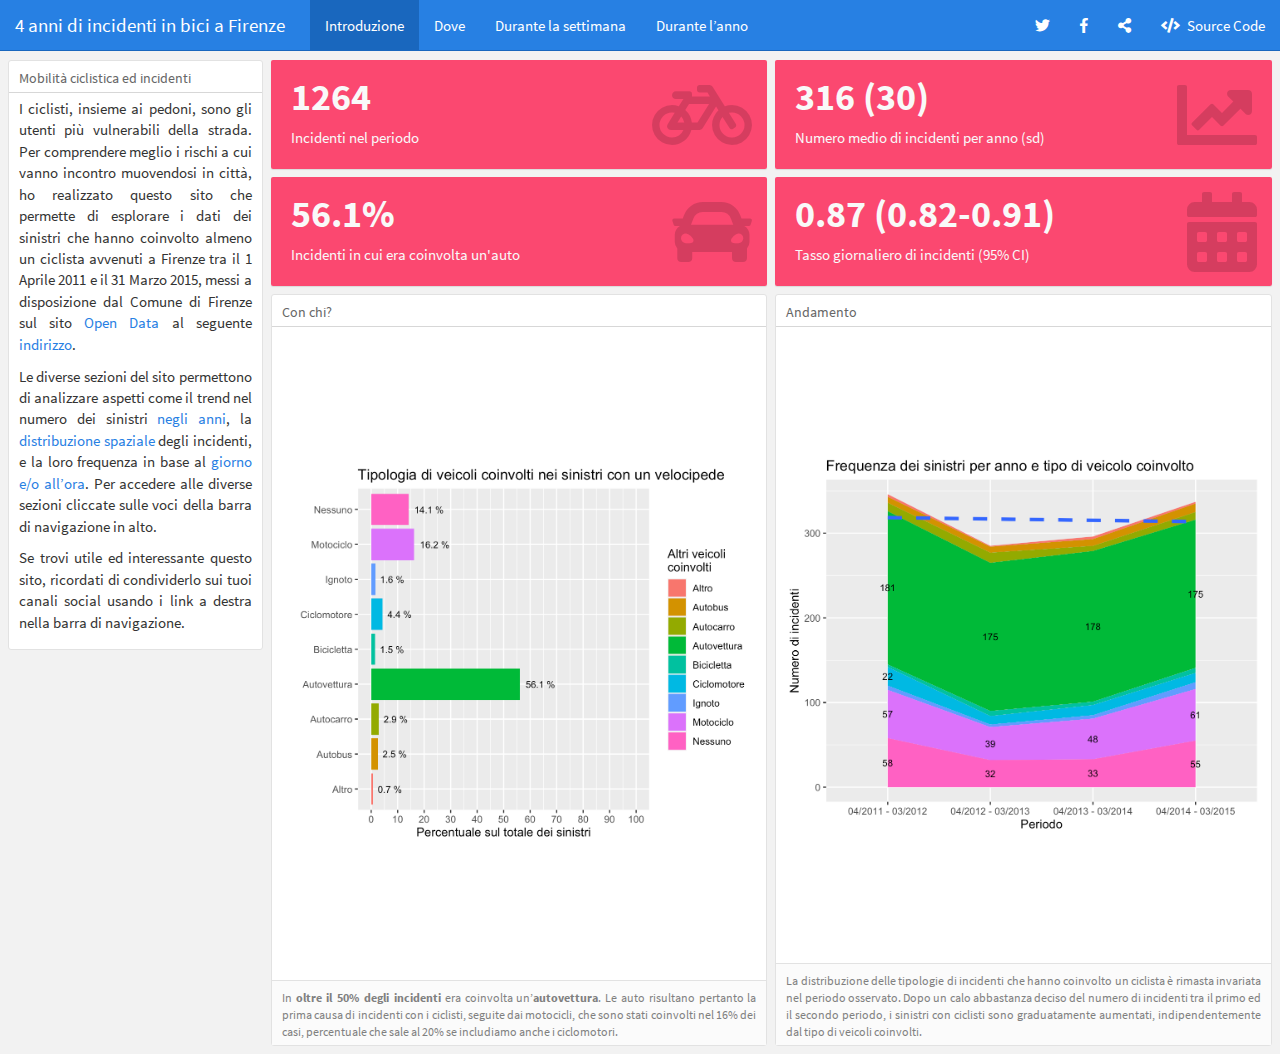
==== commit 8aa38f6a: "text justification and consistent positioning of text" ====
--- a/docs/index.html
+++ b/docs/index.html
@@ -805,6 +805,7 @@
 </style>
 
 
+<link rel="stylesheet" href="styles.css" type="text/css" />
 
 </head>
 
@@ -2711,8 +2712,8 @@
 <div class="knitr-options" data-fig-width="576" data-fig-height="624">
 
 </div>
-<div id="htmlwidget-e1d75711032e7d58b866" style="width:576px;height:624px;" class="leaflet html-widget"></div>
-<script type="application/json" data-for="htmlwidget-e1d75711032e7d58b866">{"x":{"options":{"crs":{"crsClass":"L.CRS.EPSG3857","code":null,"proj4def":null,"projectedBounds":null,"options":{}}},"setView":[[43.783333,11.25],14,[]],"calls":[{"method":"addProviderTiles","args":["Esri.WorldStreetMap",null,null,{"errorTileUrl":"","noWrap":false,"detectRetina":false}]},{"method":"addPolylines","args":[[[[{"lng":[11.3321737740555,11.3317992960697,11.3310657453056,11.3300575940458,11.3285681377231,11.3278155198707,11.327418112243,11.3268416383763,11.3267314577057,11.3258896425631,11.325314430814,11.3248572723698,11.3246058930689,11.3244436540065,11.324232558202,11.3241712207291,11.324033903203,11.3238173456007,11.3236287030673,11.3235654139947,11.3233919911661,11.322598573309,11.3220835605949,11.3217258596794,11.3205180363467,11.3200339248566,11.3194433327122,11.3190418457823,11.3182495869098,11.3178284263512,11.3165465642396,11.3155271128623,11.3152468142499],"lat":[43.7700161153745,43.7699188238468,43.76971536417,43.7693792905903,43.7689058379685,43.7686416364357,43.7684818703831,43.7682175717612,43.7681638615147,43.7675597297909,43.7671472030158,43.7667719363813,43.7665782406268,43.7664147512725,43.7662483166295,43.7661391947162,43.7659729838543,43.7658497731092,43.7658329156391,43.7657962634658,43.7656807971778,43.7652244077483,43.7649520522486,43.7648092876743,43.7644044178275,43.7642538677731,43.7640571904749,43.7638894378362,43.7637082476508,43.7636467589034,43.7635416922105,43.7634537124352,43.7634662913195]}]],[[{"lng":[11.2527556163539,11.2528309499804,11.2527863393778,11.2527506368197,11.2527202617416,11.2527357261604,11.2526151766067,11.2525597111761,11.2522415105431,11.2522245782172],"lat":[43.7820930118524,43.7821314158964,43.7822313344709,43.7822514083051,43.7823162796248,43.7823397472238,43.782592171246,43.7827112333409,43.7833942578143,43.7834283614603]}]],[[{"lng":[11.2680670649269,11.2681071716285,11.2681820735041,11.268403554524,11.2684456168259,11.2684741487752,11.2684941429548,11.268546239242,11.2689538823903,11.2689782931223,11.2690431838658,11.2690568979871,11.2691451872083,11.269269190965,11.2694295739785,11.2696075888981,11.2696395045025,11.2697189637928,11.2698194336717,11.2699077723348,11.2700254078556,11.2701567126273,11.2703408296252,11.2704290556378,11.2705335720761,11.2705624674745,11.2705801627668,11.2706133392521,11.270649709304,11.2706504949797,11.2707031299304,11.2707225432099,11.2707975090741,11.2708146522056,11.2707775105418,11.2708179365232,11.270825417258,11.2708302527979,11.2708378406641,11.2708587781892,11.2708668837009,11.2708660549982,11.2708568902243,11.2708448728735,11.270827376723,11.270815628779,11.270796196945,11.2707860974095,11.2707614045451,11.2707510703576,11.270733339584,11.270695592827,11.2706598827264,11.2706061103365,11.2705733978099,11.2705571649527,11.2704838930468,11.2704481235195,11.2704048189776,11.2703332935126],"lat":[43.7663515015516,43.7663793028552,43.7664411349737,43.7666588929859,43.7667138653962,43.7667586210826,43.7668371838556,43.7669317655026,43.7676497340803,43.767687495711,43.767760231994,43.76778525196,43.7679364832295,43.7681542451001,43.7684335894859,43.7687514456113,43.7688075635772,43.7689503346305,43.7691309337139,43.7692833977385,43.7694901813748,43.7697207521344,43.7700421870877,43.770191568361,43.7703665348724,43.7704987092773,43.7705612948922,43.7706729357074,43.7707939747012,43.7707966456974,43.7709755557124,43.7710385186109,43.7711744221447,43.7715673385225,43.7716059215571,43.7724340021414,43.772541628474,43.7726094061799,43.772854835279,43.7732879896852,43.7734721161361,43.7735552266326,43.7736430279157,43.7737304744397,43.7738081576468,43.7738577539916,43.7739293047468,43.7739624137428,43.77402995541,43.7740568990481,43.7740983870004,43.7741809977592,43.774250485213,43.7743366232417,43.7743827917565,43.7744083490378,43.7745029478582,43.7745462545892,43.7745944450229,43.7746814903154]}]],[[{"lng":[11.2930397788938,11.2908898081054,11.2901534650289,11.2877181100388,11.286821323895,11.2865998817091,11.285336759665,11.2849286672158,11.2843275856022,11.2840711218829,11.2833135847837,11.282235979714,11.2821789961449,11.2820947601852],"lat":[43.7669745155935,43.7667331132757,43.7666404110842,43.7663553935202,43.766252572606,43.7662281686364,43.7660795192721,43.7660321431394,43.765963940591,43.7659373319232,43.7658493308694,43.7657254036822,43.7657118493047,43.7656643094418]}]],[[{"lng":[11.2709966030779,11.2709699683775,11.2709357170856,11.2708568833928,11.2707685919153,11.2706463821672,11.2703929756519,11.2703189128227,11.2700323228503,11.2692572627141,11.2690817435786,11.2689815219963,11.2689066299384,11.268827470785,11.2687619259579,11.2687092016812,11.2685465266945,11.2684744525695],"lat":[43.7661004787643,43.7661098342034,43.7661035706834,43.7660839589034,43.7660726570031,43.7660702591279,43.7660819161057,43.7660853235606,43.7661071223951,43.7661794231725,43.7662000885182,43.7662138886407,43.7662314811879,43.7662575621893,43.7663062026971,43.7663609107746,43.7663073465704,43.7662819357951]}]],[[{"lng":[11.2353033890136,11.2340572149653,11.2327936603986,11.2311327697424,11.2305641824913,11.2291325660741,11.2269986163473,11.2230038786487,11.2206083669663,11.22065430048],"lat":[43.7761740032529,43.7765852698731,43.7770022519776,43.7775388668434,43.7776549293542,43.7781949950781,43.7790662625722,43.7806688257114,43.781987006352,43.7820469233536]}]],[[{"lng":[11.2191359902687,11.2190463607197,11.2188145183593,11.2186143455708,11.2179382894821],"lat":[43.7805426694998,43.7805320630814,43.7804490257658,43.7804786968584,43.7795795345305]}]],[[{"lng":[11.2107830587081,11.2106800550137,11.2102091847498,11.2096119533269,11.2089989723475,11.2088638655975,11.2083823024494,11.2067225531733,11.2048444590133,11.2024058488603,11.201305709672,11.199996940493],"lat":[43.7870471609322,43.7871246473435,43.7874342108484,43.7878791907783,43.7883133592034,43.7883937668168,43.7886475734792,43.789402024127,43.7900606422914,43.7904966501548,43.79061787386,43.7905488403014]}]],[[{"lng":[11.2105485996299,11.2096054331952],"lat":[43.7865460891304,43.7854291103481]}]],[[{"lng":[11.2148454673482,11.2147630782617,11.2147070813708,11.2145204263886,11.2144272263011,11.2143929717902,11.2141866721435,11.2141589635651,11.2140370425017,11.2139727337005,11.2139177707347,11.2138916507533,11.2138582903146,11.2138264154563,11.2137952587114,11.2137780185696,11.2137568432039,11.2137399279233,11.2137163566336,11.2136608810873],"lat":[43.7805591881923,43.7804495799376,43.7804593536687,43.7802251957358,43.7801094655903,43.7800660840095,43.7798131128227,43.7797776587449,43.7796272491887,43.7795507249703,43.7794921407439,43.7794715051088,43.7794711449463,43.7794781414703,43.7794386404653,43.7794326829402,43.7794330932298,43.7794359374217,43.7794467138126,43.7793841977078]}]],[[{"lng":[11.2136608810873,11.213692155205,11.2136964573926,11.2136894908392,11.213678615224,11.2136247638624,11.2135608268331,11.213415757043,11.2128399087626,11.2127723455656,11.2127519572397],"lat":[43.7793841977078,43.7793701839222,43.7793517057387,43.7793365439555,43.7793247216393,43.779263684816,43.7791802052398,43.7790035565296,43.7782624963133,43.7781802632527,43.7781608011298]}]],[[{"lng":[11.2158578720029,11.2160408943687,11.2163331273122,11.2163771727905,11.2164881211171,11.2172936659962,11.2176117589469,11.2177996575931,11.2185444524683,11.2186870236307,11.2187791143098,11.2188538205633,11.2191341720454,11.2192797645932],"lat":[43.773819253281,43.7737330605166,43.7737678695948,43.7738260459633,43.7737984932913,43.7738874755665,43.7738905710349,43.7738816271941,43.7739585376384,43.7740087379565,43.7740281364257,43.7740112412115,43.7740424284992,43.7740176323215]}]],[[{"lng":[11.2239889330806,11.2237917844144,11.2234719120068,11.223175264713,11.2229811298334,11.2228813676516,11.222971403831],"lat":[43.7770017137088,43.7770307966054,43.7770249376646,43.7768957701312,43.7767597365043,43.7765782351672,43.7763076097181]}]],[[{"lng":[11.222971403831,11.2227008328761,11.2223645033647,11.2219051679982,11.2215627320334,11.221477387271],"lat":[43.7763076097181,43.7763944426597,43.7763194161803,43.7764129393846,43.7764357107026,43.7764489169674]}]],[[{"lng":[11.1917233012896,11.1913507125566,11.1913499673121],"lat":[43.7808222642318,43.7809578496992,43.7809581313934]}]],[[{"lng":[11.195761935148,11.196316890966,11.1976612385841],"lat":[43.7836343289728,43.785101648798,43.7884122179908]}]],[[{"lng":[11.2428579206003,11.2428628717203,11.242325102504,11.242050129633],"lat":[43.7821027481521,43.7820750096825,43.7815495193313,43.7811454067792]}]],[[{"lng":[11.2472501723957,11.2472508777231,11.247260396983,11.24728379749,11.2473007110358,11.2473160607925,11.2473472365161,11.2473611665839,11.2474171727023,11.2474697680329,11.2476770218645,11.2483645757396],"lat":[43.8123877803401,43.8123598156043,43.8123329478683,43.81230199597,43.8122851475503,43.8122734113727,43.8122626342536,43.8122598185932,43.8122561761388,43.8122551414959,43.8122612280795,43.8121625771479]}]],[[{"lng":[11.2466263856162,11.2465586632568,11.2465004515219,11.2464297269356,11.2462780333035,11.2461843682254,11.2460474289331,11.2459668969383,11.2458835774267,11.2458262363376],"lat":[43.7833222647084,43.7832903559024,43.7832754357936,43.7832816459178,43.7832573175904,43.7832218508869,43.7831636639903,43.7830759003064,43.7829498990945,43.7828541156968]}]],[[{"lng":[11.2907097605485,11.2910607821693],"lat":[43.7792473337698,43.779090704237]}]],[[{"lng":[11.1946213963303,11.1940152751218,11.193698183313,11.193627494595,11.1933879956532,11.1932875539096,11.1928036872475,11.1924148231685,11.1918733305323,11.1916611811977,11.1911933997034,11.1909958242405,11.190862543397,11.1906380466494,11.1905236966337,11.1903338354456,11.1900779188469,11.1897399556253,11.1892682841187,11.1890225367573,11.1886991486149,11.1883742001106,11.1877550583906,11.1872731722971,11.1870338181461,11.1867756298234,11.1860385900169,11.1849392252653,11.1838203696827,11.1827786852627,11.1819104503181,11.1808617212041,11.1801104953304,11.1796876160769,11.1794031742531,11.1788909255555,11.1785746914659,11.1781973782948,11.1773389489956,11.1771765271084,11.1770757995115,11.1766754942651,11.1765578769459,11.1762800619767,11.1757204577211,11.1755743115435,11.1754518690865,11.1752749458692,11.1750464801071,11.1734390660075,11.172955686905,11.1702131692222,11.1697414329146,11.1693711782023,11.1688174021602,11.168615101992,11.1680353004392,11.1677171384488,11.1672426106947,11.166957703585,11.1667905050189,11.1665919884167,11.1664619329497,11.1658841758443,11.1658010518079,11.1656304918219,11.1654890276693,11.1653811570851,11.1652865868384,11.165252861998,11.1650231366958,11.1646176570382,11.1644133745142,11.1642164229964,11.1638550814235,11.1636179791186,11.163489440594,11.1633139703235,11.1631591229867,11.162805292207,11.1624963133066,11.1620168366108,11.1615373141188,11.1613130215451,11.1609903814822,11.1602425317255,11.1600453024154,11.1596069000578,11.1586584673183,11.1582935283448,11.1581157953447,11.1576653755161,11.1571201124897,11.1570188727694,11.1568814900029,11.1565737839658,11.1562434561803,11.1560132438249,11.1557499675801,11.1554040392046,11.1551840046713,11.1548816654643,11.1547025595767,11.1544723196605,11.1543682062179,11.1541780734346,11.1540978941082,11.1539784445729,11.1537131395175,11.1535629868745,11.1530131821424,11.1525555351576,11.1520958103972,11.1516144675204,11.1507566618639,11.1504622218178,11.1502260115758,11.1499672004405],"lat":[43.7910827232304,43.7910878475542,43.7910756899851,43.791061407432,43.7910555795563,43.7910640234918,43.7910667953375,43.7910599209297,43.7910611872219,43.7910652569519,43.7910651060376,43.7910741088857,43.7910701480297,43.7910809692709,43.7911027107374,43.7911259006219,43.7911138629896,43.7910721186351,43.7910146891457,43.7909855126243,43.7909486988933,43.7909184307795,43.7908625167292,43.7908209143513,43.7908189796339,43.7907939456807,43.7907611306054,43.790659649656,43.7905663500896,43.7904676559826,43.7903890984553,43.7902944315385,43.7902175369766,43.7901161276587,43.7900616019879,43.7900257572101,43.7899874746418,43.7899516602388,43.7898950373953,43.7898811899604,43.789881805635,43.7898568502201,43.7898382381503,43.7898174635895,43.7897655630981,43.7897540099274,43.7897511283771,43.7897560698085,43.789783435548,43.7896529140025,43.7895623740239,43.7893111879648,43.7892510724459,43.7892111846256,43.7891708692143,43.7891486434214,43.7891348838979,43.789092698528,43.7890547811734,43.7890367258119,43.7890398967584,43.7890228085864,43.789008332133,43.7889515137152,43.7889413598067,43.7889511094257,43.7889694304753,43.7889714748972,43.7889432912714,43.7889061341601,43.7888218634637,43.7887031259343,43.7886757163787,43.7886520786676,43.7885598708648,43.7884705240765,43.7884481951593,43.7884215417458,43.7884179568565,43.7883842534189,43.7883470926083,43.788271451831,43.7881945071118,43.7881609538991,43.7880940724298,43.7879596377983,43.7879281777839,43.7878439299884,43.7876846038839,43.7876419731709,43.787602321183,43.7875339336029,43.7874295386372,43.7874158101654,43.7873975509362,43.7873955398108,43.7874148066378,43.7874165444825,43.7873993566334,43.787385030198,43.787369630879,43.7873166852889,43.7872887834942,43.7872396900793,43.7871960375364,43.7870614725245,43.7870330082793,43.7870131037601,43.7869894327962,43.7869661973098,43.7868853275459,43.7868157522657,43.7867383948336,43.7866601389559,43.7865185894935,43.786485032559,43.7864699290177,43.786426577148]}]],[[{"lng":[11.2569042152898,11.2568378240358,11.2566420488513,11.2565780995548,11.2538156213567,11.2536684210094,11.2529532127553,11.2529104991532],"lat":[43.7826755989994,43.7826613220218,43.7826188774996,43.7825813486398,43.7819119379984,43.7818772057791,43.7817108161799,43.7817219187001]}]],[[{"lng":[11.2139406121043,11.2099485752392,11.2040601600679,11.1994340255326,11.1989585861897,11.1973275019811,11.1968958791314,11.1966959007921],"lat":[43.7811518466411,43.7829317906123,43.7856617489563,43.7878051772692,43.7880169930424,43.7887513533028,43.7889417828769,43.7887708632683]}]],[[{"lng":[11.2344780172621,11.2337153691093,11.2330786955918,11.2321907837659,11.2310689067925,11.2302820875315,11.2298250774286],"lat":[43.775668004692,43.7758887123815,43.776057213653,43.7762834034057,43.7766059528711,43.7768255637406,43.7769464428171]}]],[[{"lng":[11.250590368544,11.2505006538422,11.2504406876553,11.2503214341116,11.2502264809684,11.2500013073687,11.2496936794556,11.24958751147,11.2493094594495,11.2490418823285,11.2486446601971,11.2485443718268,11.2483837397163,11.2481896147568,11.2479779431832,11.2478178506093,11.247795692745,11.2477661201669],"lat":[43.7694621802738,43.7695228710702,43.7695593194285,43.7696148432359,43.7696606958592,43.7697643766474,43.7699034487043,43.7699533174501,43.7700801404374,43.7702030156426,43.7703839855948,43.7704294682426,43.7705025470695,43.7705904479584,43.7706865987332,43.770756273669,43.7707644291087,43.7707644319899]}]],[[{"lng":[11.3042995567991,11.3041584890895,11.303857124728],"lat":[43.7640328215881,43.7640618007848,43.7641404976605]}]],[[{"lng":[11.199996940493,11.1985760027077],"lat":[43.7905488403014,43.7904738733072]}]],[[{"lng":[11.2107676522405,11.210728817214,11.2107352020065,11.2107778602477,11.2105485996299],"lat":[43.7870330797437,43.7869667262811,43.7868707392348,43.786814844631,43.7865460891304]}]],[[{"lng":[11.2096054331952,11.2095689536673,11.2094092900544,11.209341400722,11.2091438369125,11.2091030212223],"lat":[43.7854291103481,43.7853897885937,43.7852248793997,43.7851877594612,43.7851049544526,43.7850941526773]}]],[[{"lng":[11.2820397813689,11.2818334023994],"lat":[43.763929732804,43.764206321733]}]],[[{"lng":[11.2703332935126,11.2702335972812,11.2701748578452,11.2700196153156,11.2698235643336,11.2694264076954,11.2688561008627,11.2686446481232,11.2684677841088,11.2682295466795,11.2681104565878,11.267969401844,11.2678927429909,11.2676999260648,11.267626849411,11.2675361569901,11.2674702640724,11.2673476469508,11.2672637635342,11.2671871021237,11.2671546853315],"lat":[43.7746814903154,43.7747772695027,43.7748412559637,43.7750069821091,43.7752153250863,43.7756377987573,43.7762433261911,43.7764853187916,43.7765577334388,43.7766833112724,43.7767658938148,43.7768759989158,43.7769400283847,43.7771261704747,43.7772088809013,43.7773200692575,43.7774026370071,43.7775821759087,43.7777213572732,43.7778614378528,43.7779548006149]}]],[[{"lng":[11.2515169764917,11.2514085536875,11.2511945408311,11.2510578430097,11.250611222533,11.2503322767208,11.2499575712154,11.2493813514491,11.2484391678536,11.247929601121],"lat":[43.7832629248932,43.7833141181885,43.7833842588856,43.7834106437617,43.7834451462406,43.7834570673951,43.7834580204875,43.7834661541414,43.7834718476251,43.7834834808227]}]],[[{"lng":[11.2091030212223,11.2080821739181,11.2067251066038,11.2040646667676,11.2028188221424,11.2013357150356,11.1986478566913,11.1983918033179,11.1983470588297,11.1983458779814,11.198389475659,11.1984571294493,11.1985760027077],"lat":[43.7850941526773,43.7855070892743,43.7861213875147,43.7873810130095,43.787998089886,43.7887741210462,43.7900262731751,43.790182378736,43.7902601555494,43.7903278107618,43.7904184741447,43.7904662389954,43.7904738733072]}]],[[{"lng":[11.221477387271,11.2213549908034,11.2211009234625,11.2207435199251,11.2192173793198,11.2172298786292],"lat":[43.7764489169674,43.7764563953113,43.7765180029118,43.7766343504946,43.777164250162,43.777885681347]}]],[[{"lng":[11.2449880965493,11.244956920655,11.2449433711261,11.2449332800247,11.2449318124628,11.2450795877726,11.245343770528,11.2454204564899,11.2454500300128,11.2455064237051,11.2455516343211,11.2455804466389,11.2456162710903,11.2456574034795,11.2457073962507,11.245780228494,11.2458351485338,11.2459057519078,11.2459585381714,11.2460199944123,11.2461040045721,11.2465621004942,11.2469363762485,11.2470536009294,11.2471042055788,11.2471389352917,11.2471907214708,11.2472128929906,11.2472245939324,11.2472322650246,11.2472379359628,11.2472501723957],"lat":[43.8117169720705,43.8117277485494,43.8117407194082,43.8117523519371,43.8117600039016,43.8120048440368,43.8124532134437,43.812580025455,43.8126200987841,43.8126736217449,43.812709576589,43.8127293380094,43.8127489615938,43.8127697512045,43.812792908278,43.8128168858423,43.8128310525064,43.8128423691952,43.8128464129782,43.8128477455496,43.8128422828246,43.8128002433764,43.8127687441364,43.8127600858246,43.8127527377481,43.8127431620547,43.812720544449,43.8127035926209,43.8126881162143,43.8126587449934,43.8125760521348,43.8123877803401]}]],[[{"lng":[11.2299922318361,11.2301548128701],"lat":[43.7951364693605,43.7950875929432]}]],[[{"lng":[11.2910607821693,11.2910589407403,11.2910683932787,11.291409663523],"lat":[43.779090704237,43.7791100632964,43.7791323128432,43.7792158464109]}]],[[{"lng":[11.291409663523,11.2915312973056,11.2917385413267],"lat":[43.7792158464109,43.7792021868386,43.7791688220757]}]],[[{"lng":[11.2917385413267,11.291978934219],"lat":[43.7791688220757,43.7791301191878]}]],[[{"lng":[11.291978934219,11.2924025316396,11.29254864145,11.2932343461268],"lat":[43.7791301191878,43.7790619201019,43.7790359271027,43.7789085214563]}]],[[{"lng":[11.2932343461268,11.2933421744574,11.2933821727121,11.293682043849,11.2937179186055],"lat":[43.7789085214563,43.7788884862698,43.7788784720261,43.778823987945,43.7788193566513]}]],[[{"lng":[11.2952664589764,11.2953595148847,11.295380124708],"lat":[43.7785209506025,43.7784829865659,43.7784820448995]}]],[[{"lng":[11.2715816481452,11.2716593015412,11.2734297606533,11.2741518037068,11.2742336086817,11.2743142989027],"lat":[43.7658041961895,43.7657064897108,43.7656023030439,43.7655634648595,43.7655583405209,43.765651115999]}]],[[{"lng":[11.2743142989027,11.2748680475419,11.2753201807182,11.2758397920217,11.2759761553979],"lat":[43.765651115999,43.7656261094756,43.7655926368104,43.765557818254,43.7655418552115]}]],[[{"lng":[11.2992882395718,11.299384498535,11.2994746881209,11.2995870500634,11.2997057085414,11.2996034110958,11.2996991092674],"lat":[43.7622044524709,43.7618214935488,43.7617755302685,43.7613647606055,43.7609273373771,43.7608365534313,43.7604685609973]}]],[[{"lng":[11.299279542622,11.2993162168238,11.2992882395718],"lat":[43.7624520793754,43.7623052622067,43.7622044524709]}]],[[{"lng":[11.2998251984814,11.3000133423688],"lat":[43.7604187452519,43.760469432001]}]],[[{"lng":[11.2996991092674,11.2997188988572,11.2998251984814],"lat":[43.7604685609973,43.7603850397419,43.7604187452519]}]],[[{"lng":[11.3037966688243,11.3038548703867,11.3041439709196,11.3043586898659,11.3045181876512,11.304615750071,11.3047224844185,11.3048389689603,11.3050079540496],"lat":[43.7617165244462,43.7616512386022,43.7616139804649,43.7615819933537,43.7615574058602,43.7615460095806,43.7615476280687,43.7615547065929,43.7615739256894]}]],[[{"lng":[11.2269405601907,11.2268805420644,11.2266567187872],"lat":[43.7747056610431,43.7747134519424,43.7746900062854]}]],[[{"lng":[11.2447659057161,11.2447921119789,11.2448104032037,11.2448310208654,11.2448681940164,11.2449098864397,11.2449665214395],"lat":[43.8115604770923,43.8116027550535,43.8116309236378,43.8116554811849,43.8116618823141,43.8116574968618,43.8116425782753]}]],[[{"lng":[11.295380124708,11.2956090989307,11.2956643304886,11.2959677510545,11.2961236829161,11.2964541465631,11.2966086431136,11.296688815936,11.2970116876196,11.2971373403498,11.2973099534141,11.2976089027031,11.2977148938208,11.2984964848619,11.2989781554742,11.2993069409511,11.2994061349424,11.2995384749677,11.2996757241369,11.2999188316269,11.3002632774385,11.3006677048764,11.3009418019379,11.3013845211206,11.3015745849375,11.3016461156603,11.3017471383774,11.3018329932092,11.3019120133239,11.3019806871848,11.3020374236587,11.3020379899425],"lat":[43.7784820448995,43.7784715813671,43.778512658679,43.7784805597821,43.7784624480484,43.778434492413,43.7784204414763,43.7784171020909,43.7783985133071,43.7783994433533,43.7784017338618,43.7784227962739,43.778429306127,43.7784723423456,43.7784897258887,43.7784802283592,43.778475351824,43.7784640477089,43.778447031026,43.7783895684869,43.7782978844151,43.7782005311845,43.7781351307818,43.7780247826497,43.7779671840114,43.7779413015415,43.7778928278324,43.7778446605297,43.7777941855545,43.7777378093029,43.7776780082684,43.7776771577442]}]],[[{"lng":[11.3008151118452,11.3009068205001,11.3010843817502,11.3011303015803,11.3012570303449,11.3022448442157,11.3024868736934,11.3027454039879,11.3027961854939,11.3028045700006],"lat":[43.7605804319322,43.7605399839158,43.7605652340543,43.7605768518254,43.7606020234769,43.7607421228809,43.7612152482285,43.7617425622794,43.7618547554953,43.7619233057753]}]],[[{"lng":[11.2444207218554,11.2444983018866,11.2448701451316,11.2451171670028,11.2453392999799,11.2453886946999,11.2454236209548,11.2454249975773,11.2454294018707,11.2454076647921,11.245377219087,11.2453630483971,11.2452842225084],"lat":[43.8109208172294,43.8108635543446,43.8107442001644,43.8106612016275,43.810576799205,43.810549882599,43.8105096174775,43.8104977168157,43.810453214973,43.8104079061219,43.8103733239396,43.8103678853224,43.8103386511754]}]],[[{"lng":[11.229740005726,11.2296981938404,11.2292035985158,11.2289903812154,11.2289484137285],"lat":[43.7769704747049,43.7767998769447,43.7761601188967,43.7759176677841,43.7758568330999]}]],[[{"lng":[11.2289484137285,11.2288580466724,11.2287276760234,11.2286288726917,11.228450890004,11.2283433679078,11.2283346484567,11.2283656067921,11.2283985484752,11.228255468686,11.2281718181693],"lat":[43.7758568330999,43.7757147398185,43.7757172830055,43.7756534477237,43.7754431895773,43.7752973195241,43.7752152859083,43.7751324784381,43.7751030647104,43.7750688638933,43.7751074866074]}]],[[{"lng":[11.2300702519287,11.2298964352282,11.2297673030202,11.2295539276725,11.22939907,11.2292200144394,11.2289930183656,11.2290492138472,11.2290472402285,11.2289617529095,11.228882177094,11.2287991605751,11.2287157503669,11.2286100388268,11.2284877143274],"lat":[43.776881594207,43.7767918970804,43.7766752223066,43.7764286653095,43.7762302875552,43.775991280332,43.7756833354818,43.7756025807349,43.7755104443138,43.7753833644974,43.7752704738815,43.7751615514968,43.7750903510404,43.7750468964195,43.7750602242069]}]],[[{"lng":[11.2997453346056,11.2997188988572],"lat":[43.7602783144098,43.7603850397419]}]],[[{"lng":[11.2321842462946,11.232030237082,11.232197298459],"lat":[43.801303902814,43.8011695790041,43.8010654604013]}]],[[{"lng":[11.2289484137285,11.2287903100152,11.2284374780039],"lat":[43.7758568330999,43.7758763584856,43.7759983257065]}]],[[{"lng":[11.2147956249542,11.2147645651733,11.2148043967599,11.2148442270952,11.2148454673482],"lat":[43.7806968294345,43.7806696812741,43.7806372649383,43.7806048495132,43.7805591881923]}]],[[{"lng":[11.2177462176771,11.2172854197901],"lat":[43.7796563983664,43.7798478495367]}]],[[{"lng":[11.2147956249542,11.2139406121043],"lat":[43.7806968294345,43.7811518466411]}]],[[{"lng":[11.2303965099608,11.2301424382212],"lat":[43.7963053382328,43.7963843190828]}]],[[{"lng":[11.2301424382212,11.2299406351892],"lat":[43.7963843190828,43.7964470509111]}]],[[{"lng":[11.2262786897904,11.2259811433628,11.22490523309],"lat":[43.7976009727312,43.7977664530518,43.7983647752155]}]],[[{"lng":[11.2279364417646,11.2277676431904],"lat":[43.7970700408406,43.7971225087297]}]],[[{"lng":[11.2277676431904,11.2271893493035,11.2268021871676],"lat":[43.7971225087297,43.7972964318441,43.7974130443219]}]],[[{"lng":[11.2267971554695,11.2265786947201,11.2264809927689,11.2264144244594,11.2263613325484,11.2262786897904],"lat":[43.7976250410421,43.7977664091438,43.7976841776455,43.7976293839373,43.7975899079005,43.7976009727312]}]],[[{"lng":[11.22490523309,11.2247557540179],"lat":[43.7983647752155,43.7984479006137]}]],[[{"lng":[11.2224833687013,11.2225769883138],"lat":[43.7997115146505,43.8001197587319]}]],[[{"lng":[11.2229783095087,11.2227573545954],"lat":[43.7994362990865,43.7995591632668]}]],[[{"lng":[11.2227573545954,11.2224833687013],"lat":[43.7995591632668,43.7997115146505]}]],[[{"lng":[11.2684744525695,11.2682644787946,11.2682232293154,11.2681757293375,11.2680670649269],"lat":[43.7662819357951,43.7662925465228,43.7662987341643,43.7663124754778,43.7663515015516]}]],[[{"lng":[11.3010866228953,11.3009922068364,11.3009541898977,11.300435501848,11.3002299027278,11.2999764016549,11.2998693469609,11.2997682924887,11.299706220414,11.299631931282,11.2995117217617,11.2993469952592,11.2992993422686],"lat":[43.7756045060595,43.7754929768555,43.7754683548024,43.7748286653857,43.7745688413589,43.7742484216065,43.7741093029367,43.774009877206,43.7739304708225,43.773840312688,43.7736960852377,43.7734904286286,43.7734351732863]}]],[[{"lng":[11.1900791474771,11.1903479322679,11.190583436618,11.1908679314267,11.1926011448264,11.194128623932],"lat":[43.8081908837018,43.808429013492,43.8089424560635,43.809313696915,43.811367972808,43.8131279538983]}]],[[{"lng":[11.306034129223,11.3060501354504,11.3062059163919,11.3062410273026,11.3063262233477,11.3062955478818,11.306360029443],"lat":[43.7543789156759,43.7544113586808,43.754888500624,43.7550128454987,43.7552811583555,43.7553148776643,43.7554885912685]}]],[[{"lng":[11.303116798844,11.3032067525411,11.3032747318615,11.3033805558536,11.3034519074468,11.3035498121517],"lat":[43.762202121644,43.7622254268519,43.7622811325174,43.7623809876829,43.762626558045,43.7629887342742]}]],[[{"lng":[11.2899609943163,11.2870496313902,11.2869366675114,11.2836490636766,11.2836307143548,11.2834473206333,11.2834247615372,11.2833072068381],"lat":[43.7632025513661,43.7634001627494,43.7633740551614,43.7636014512491,43.7636216101676,43.7636345121956,43.7636158308484,43.7636224271087]}]],[[{"lng":[11.1736219974871,11.1795830702154],"lat":[43.7900355973882,43.790568013126]}]],[[{"lng":[11.1890635893078,11.1868960685932,11.1853481464312],"lat":[43.7915659906784,43.791245374919,43.7910826164834]}]],[[{"lng":[11.1917233012896,11.1917684658886,11.1919129927171,11.1922374323056,11.1923908873383],"lat":[43.7808222642318,43.7809346920615,43.7814570244592,43.7814104079094,43.7821405935414]}]],[[{"lng":[11.1923908873383,11.1924297793772,11.1938743005031,11.1947891964865,11.194962590488],"lat":[43.7821405935414,43.7823256502663,43.7821121157411,43.7819753865527,43.7826001619264]}]],[[{"lng":[11.2593179777846,11.259292467942,11.258589076579],"lat":[43.7792747899837,43.7792430533371,43.7783313662948]}]],[[{"lng":[11.2247557540179,11.2229783095087],"lat":[43.7984479006137,43.7994362990865]}]],[[{"lng":[11.3047567836552,11.3048530008711,11.3049248221497,11.304966613142,11.3049893012247,11.3048910600915,11.304953801615,11.3049584130928],"lat":[43.7512905116052,43.7516980859273,43.7519886570023,43.7521389774338,43.752260823733,43.7522696770451,43.752521266449,43.7525232964185]}]],[[{"lng":[11.3049584130928,11.3050164749957,11.3050819549079,11.3051675734496,11.3051960332815],"lat":[43.7525232964185,43.7525488606552,43.7528223819371,43.7532253592066,43.7532652435791]}]],[[{"lng":[11.3051960332815,11.3052226737081,11.3053940639036,11.3054193527109],"lat":[43.7532652435791,43.7533025779764,43.7539889738185,43.7541056914018]}]],[[{"lng":[11.2623628890181,11.2622896359529,11.2608565042024,11.2608443141834],"lat":[43.7831335796827,43.7830417813635,43.7811861875059,43.7811707070324]}]],[[{"lng":[11.3054193527109,11.3054194101355,11.3053751853034,11.3054242212657,11.3054586940805,11.3055556867921],"lat":[43.7541056914018,43.7541059576441,43.7541391434082,43.7543793280147,43.7544377235161,43.7544269987883]}]],[[{"lng":[11.2608443141834,11.2608165617192,11.2602689256427,11.2602244983243],"lat":[43.7811707070324,43.7811354641847,43.7804509850034,43.7803953182049]}]],[[{"lng":[11.3055556867921,11.3056031138631,11.3056441549486,11.3056573087361,11.305674144978,11.3056943759452,11.3058557222379,11.3059128348884,11.3059735600988,11.3059976379242,11.3060336887409,11.306034129223],"lat":[43.7544269987883,43.7544217543079,43.7543796995328,43.7543519503096,43.7543213780334,43.7543051660944,43.7542938410601,43.7542918249683,43.7542933471987,43.7543279042609,43.7543780224259,43.7543789156759]}]],[[{"lng":[11.2988606729903,11.2991407163233,11.2992697046388,11.2992850029984,11.2992714933354,11.2992449334544,11.2992849555054,11.2994383459825,11.2996304020822,11.2997211094079,11.2998427048064,11.2998598315032,11.2998476131096,11.2997726986588,11.2997453346056],"lat":[43.7570217218339,43.7575587773435,43.7578256559561,43.7578880378318,43.7579734566258,43.7584259210815,43.7585944731295,43.7589591063632,43.7594230770683,43.7597123247278,43.7600110856626,43.760087466025,43.7601391744715,43.7601678402785,43.7602783144098]}]],[[{"lng":[11.3000133423688,11.3007661609415,11.3008081195373,11.3008151118452],"lat":[43.760469432001,43.7605792460805,43.7605835159526,43.7605804319322]}]],[[{"lng":[11.2906652030608,11.2901148693911],"lat":[43.7595852971497,43.7582342154244]}]],[[{"lng":[11.2709391073099,11.2712686252941,11.2717923182293,11.2721423003421,11.2722293918706,11.2723848527278,11.2724896326428,11.2725203853497,11.2725446743583,11.2725433850132,11.2725665156077,11.2725527469962,11.2724670508898,11.2723515105541,11.2722501326807,11.2720267037305,11.2722461761352,11.2722596625967,11.2722669074546,11.2722223300355,11.2720786837263,11.2719498554495,11.2718738118058,11.2718014346013,11.2717402874976,11.2715703250235,11.2715344498393],"lat":[43.7634951702743,43.7633761389501,43.7630863058167,43.7628095874195,43.7627297671431,43.7624895708176,43.7622560625678,43.7621887204111,43.7621058904173,43.7620718409021,43.7619066861621,43.7616982513467,43.7613492689605,43.7609881024309,43.7606905440312,43.7600149100519,43.7599651124988,43.7599591649379,43.7599572678911,43.7598219743899,43.7594053301756,43.7589948933515,43.7587638925893,43.758481598505,43.7582885100772,43.7580357983416,43.7579959899771]}]],[[{"lng":[11.2715344498393,11.2713947020594,11.2706975798051,11.2701681976359,11.2699391390448,11.2696901979172,11.2695887427631],"lat":[43.7579959899771,43.7578409214968,43.7571734960541,43.7566702076438,43.7565154127882,43.7563984107892,43.7563775080003]}]],[[{"lng":[11.2688011611187,11.2686844043227,11.2684376262815,11.2682950725344,11.2681629705422,11.2680816153693,11.2680639865741,11.2680862240227,11.2681655234336,11.2682757015223,11.2692020155707,11.2698731336213,11.2700475619269,11.2701498637048,11.2701807602306,11.2700131521112,11.2698400305178,11.2696144569549,11.2693089446087,11.2690007494752,11.2686336974166,11.2681271003823,11.2677422522182,11.267583627981],"lat":[43.7563999881406,43.7564362728211,43.7565701662839,43.7566857515524,43.7568491551257,43.7570595771418,43.7572791744305,43.7574102799523,43.7576028965878,43.7577740194393,43.7589583508301,43.7597927747542,43.7600628452177,43.760330172753,43.7606470871955,43.7609050191439,43.7610504476451,43.7611802129268,43.7612530992549,43.7612550444333,43.7612248700909,43.7611832214695,43.7612253599185,43.7612492169465]}]],[[{"lng":[11.2716415659691,11.2716374190306,11.2718487411873,11.2718174619312,11.2718372107341,11.2717711275497,11.2716459763806,11.2714286567289],"lat":[43.7639375573409,43.763888457842,43.7636999772302,43.7636305212586,43.7634899727003,43.7634471637485,43.7634522478194,43.7632930532904]}]],[[{"lng":[11.2704307037219,11.2703896717899,11.2703835417713,11.2706222738138,11.2707221265713,11.2707313898392,11.2709418843919],"lat":[43.7639877123432,43.7639444047749,43.7638770443321,43.7637503131048,43.7636445095649,43.7636053929749,43.763489604097]}]],[[{"lng":[11.2659399134232,11.2660650993179,11.266218798269,11.2663869485786,11.2664500299839,11.2663200187978,11.2665441204185,11.2671304410208,11.2675861066559],"lat":[43.7621424438528,43.7620572395976,43.7619714696534,43.7618905834923,43.7618608967278,43.761723883363,43.7616134507755,43.7613665789251,43.7612489642757]}]],[[{"lng":[11.303857124728,11.3031990529431,11.3028982663301,11.3021077421481,11.3018492388695,11.3004866970633,11.2987924085927,11.2978917476628,11.2968167413457,11.2963074584952],"lat":[43.7641404976605,43.7642348510721,43.7642691263661,43.7644850968251,43.7645605181584,43.7649708179093,43.7655017056356,43.7658019980473,43.7660845926135,43.7662097660131]}]],[[{"lng":[11.2940039389501,11.2939741294245,11.2937913568744,11.293555478258,11.2934258164171,11.293244001836,11.2930397788938],"lat":[43.7670571267599,43.7670570896495,43.7670512588938,43.7670278470305,43.767014265385,43.7669953974271,43.7669745155935]}]],[[{"lng":[11.2766694493795,11.2755542513585,11.2755369524914],"lat":[43.7766950846823,43.7761601762646,43.7761524789895]}]],[[{"lng":[11.2755369524914,11.2753696783559,11.2738459122794,11.273505736227,11.2732384587039,11.2730948911298,11.2729340863044,11.272770258759],"lat":[43.7761524789895,43.7760780554853,43.7753117044547,43.7751000809848,43.7749048345596,43.774768408703,43.7746234140366,43.7748169865977]}]],[[{"lng":[11.2835460334641,11.2836887444807,11.284120359962,11.2842999349214,11.284423501828],"lat":[43.7720717707935,43.7721913184036,43.7725527680034,43.7727157043117,43.7726425652515]}]],[[{"lng":[11.284423501828,11.2844306782015,11.2847837885777,11.2852125594358,11.2859350283993,11.2864612578382,11.2866264882856,11.286776190234,11.2868945999381],"lat":[43.7726425652515,43.7726383180205,43.7729135121705,43.7732657283795,43.7738636700288,43.7743096869001,43.7744428235684,43.7745159490748,43.7745495159732]}]],[[{"lng":[11.2862390313471,11.2858931043239,11.2857446598983],"lat":[43.7771213245919,43.7772869236126,43.7773593852013]}]],[[{"lng":[11.2857446598983,11.2856664527814,11.2855291212502,11.2850981265483,11.2848076147004,11.2834480640708,11.283407686541,11.2833242045371,11.2832586328909],"lat":[43.7773593852013,43.7773975611436,43.7774633969293,43.7776744948645,43.7778143742087,43.778454789864,43.778460851226,43.7784394017071,43.7784312550133]}]],[[{"lng":[11.2363691330448,11.2363514594034,11.2368516815151],"lat":[43.7749611708122,43.7749661408914,43.7755612954526]}]],[[{"lng":[11.2368516815151,11.2368697091804,11.2367301744103,11.2367240782469,11.2364247252697,11.2362600906988,11.2361552862323,11.2355319404939,11.2353033890136],"lat":[43.7755612954526,43.775582743314,43.7756444427598,43.7757191821973,43.7758145836062,43.7758451052612,43.7758231327849,43.7760491481271,43.7761740032529]}]],[[{"lng":[11.2394311368393,11.2392143098664,11.2389803766288,11.238679760282,11.2382926024045,11.2380349467751,11.2379001170247,11.2376722104912,11.2373180291179,11.2371357757255,11.2369368414242,11.2365747327785,11.2363691330448],"lat":[43.77401014735,43.7740796257371,43.7741515331268,43.7742455723864,43.7743669767532,43.7744480649218,43.7744889676398,43.7745612386854,43.7746708539976,43.7747306057039,43.7747911680934,43.7749033573169,43.7749611708122]}]],[[{"lng":[11.2410480211484,11.241047039066,11.2408997597697,11.2407444786317,11.2405149757811,11.2402007124581,11.2400473341395,11.2397194365933,11.2395499268962,11.2394719067809,11.2394311368393],"lat":[43.7734999516792,43.7735002707554,43.7735505839605,43.7736039944158,43.7736805502435,43.7737833990406,43.7738334624922,43.773938047529,43.7739921638432,43.7739970829103,43.77401014735]}]],[[{"lng":[11.2440529795996,11.2438714632021,11.2436882370236,11.2436055331804,11.2434009076438,11.2433794274817,11.2432159183022,11.2429422909529,11.2427041765801,11.2424614711896,11.2421977465262,11.2419079067254,11.241739680133,11.2414853108094,11.2411723535642,11.2410480211484],"lat":[43.7723845065481,43.7724573868805,43.7725095116683,43.7725092981672,43.7725997082786,43.7726357897802,43.7727132610582,43.7728171580552,43.7729074896634,43.7729971753061,43.7730946260025,43.7731992051218,43.7732591211031,43.7733490335244,43.7734595797813,43.7734999516792]}]],[[{"lng":[11.2477661201669,11.2475269052395,11.2473482676642,11.247111238297,11.2469021431287,11.246677100446,11.2463976111638,11.2461820061204,11.2460402456629,11.2458829906483,11.245707814506,11.2454493375852,11.2452670085915,11.2450287787826,11.2448519970053,11.2446122873413,11.2446053980808],"lat":[43.7707644319899,43.7708624535995,43.7709420668892,43.771047458932,43.771140169962,43.7712405463718,43.7713636829266,43.7714587255614,43.7715207007342,43.7715888622249,43.7716661990731,43.7717815672241,43.7718575737178,43.7719582060235,43.7720333663762,43.772135129804,43.7721562907714]}]],[[{"lng":[11.2446053980808,11.2446040964801,11.2442908791679,11.2440668951155,11.2440529795996],"lat":[43.7721562907714,43.7721602895395,43.7722907010357,43.7723789194307,43.7723845065481]}]],[[{"lng":[11.2828568334505,11.2833248387699,11.2840558203009,11.2843416485584,11.2844004116067],"lat":[43.7791718372939,43.7796751352219,43.7803614102991,43.7806310070927,43.780692032836]}]],[[{"lng":[11.2171331525386,11.2170182380522,11.2168724968761,11.2165581908637,11.2163282108257],"lat":[43.7917918152545,43.7916919910458,43.7915605381883,43.7912819595586,43.7910511430916]}]],[[{"lng":[11.2163282108257,11.2163271769569,11.2151394273241,11.2136249832375],"lat":[43.7910511430916,43.791050106151,43.7913360175009,43.7917633170479]}]],[[{"lng":[11.1862208197744,11.1862128972093,11.1869975651904,11.1871332585353],"lat":[43.8035677993249,43.8036192872124,43.8047818055283,43.8049446745351]}]],[[{"lng":[11.1871332585353,11.1879692315381],"lat":[43.8049446745351,43.805948049778]}]],[[{"lng":[11.242050129633,11.2419550308759,11.2414100112002,11.2407303781817,11.2407041743974],"lat":[43.7811454067792,43.7810056434407,43.7801490655085,43.7791265104879,43.7790852135799]}]],[[{"lng":[11.2407041743974,11.2402191928273,11.2400633451968],"lat":[43.7790852135799,43.7783208659042,43.7782384380468]}]],[[{"lng":[11.2400633451968,11.240020917284,11.2399745059579,11.2397270670237,11.2396177700179,11.2393566095557,11.2389738404883,11.2388800333053,11.2387880957855,11.2387807668244,11.2387041607112,11.236940231309,11.2368118038828,11.2367650211059],"lat":[43.7782384380468,43.7782159970376,43.7782099356387,43.7781283396052,43.7780872586742,43.7779473691834,43.7779004930591,43.7779650750225,43.7779250477443,43.7778833625234,43.7778416401332,43.7769995619984,43.7769338559083,43.7769024694405]}]],[[{"lng":[11.2368233509019,11.2352876311629,11.2335263466787,11.2326781798284,11.2320396154229,11.2319870541361],"lat":[43.7874114737719,43.7879914829123,43.7886608010319,43.7889685299294,43.7890704463223,43.7890739265754]}]],[[{"lng":[11.2458385358307,11.2458235227247,11.2456469308143,11.2454706278084,11.245382577435,11.2452997132842,11.2451229916871,11.2449162935744,11.2446944590738,11.2445727575925,11.2443912016215,11.2443577431055,11.2432126389236,11.243122243523],"lat":[43.8030305614348,43.8030150367659,43.8025789868686,43.8021505424206,43.8019039722017,43.8016905970801,43.8012859435135,43.8008523872812,43.8004705011723,43.8002721579306,43.7999836621583,43.7999319955372,43.7984294808569,43.7983466952394]}]],[[{"lng":[11.243122243523,11.242986869643,11.2423474530209,11.2421468435811,11.242076405864,11.2414304751818,11.240903501738,11.2408713835373],"lat":[43.7983466952394,43.798222715398,43.7975617148057,43.797395361502,43.7973007662076,43.7967834332588,43.796390669398,43.7963731891007]}]],[[{"lng":[11.2625069573134,11.2622230558736,11.2620218761505,11.2619438360705,11.261872451613],"lat":[43.7844408722558,43.7845529399658,43.7844969265924,43.7843814386431,43.7842797695976]}]],[[{"lng":[11.2631883199017,11.2626253902351,11.262606877125,11.2625069573134],"lat":[43.7841281663493,43.7843431397492,43.7843584168653,43.7844408722558]}]],[[{"lng":[11.2678783200229,11.2672627975834,11.266388712681],"lat":[43.7861709593295,43.7858570360905,43.7854307008446]}]],[[{"lng":[11.2659850128827,11.2650276958236,11.2649147527239,11.2639364226912,11.2639140783483,11.2638197719783],"lat":[43.785513438113,43.7850379146284,43.7849876631396,43.7845090969025,43.7844981666083,43.7844451840493]}]],[[{"lng":[11.2507414349961,11.2506128252929,11.2496434211095,11.2491502306561,11.2487409268653,11.2481571348314,11.2480525434825,11.2479613327957],"lat":[43.7837073280951,43.7837120629469,43.7837254368644,43.7837294279147,43.7837339103797,43.7837425398285,43.7837424532477,43.7837438679616]}]],[[{"lng":[11.2458506362174,11.245849780212,11.2458119033976,11.2457788344212,11.2456315063562,11.2456042305716,11.2454881692396,11.245388722216,11.2453417907964,11.2452976692509,11.2451812176447,11.2444085257185,11.2442755631152,11.2441438295288,11.2439370054321],"lat":[43.7834371755592,43.7834369159821,43.7834285121904,43.7834291622125,43.7834375906335,43.7834232981773,43.7833833093354,43.7833337725965,43.7832985733806,43.7832817641437,43.7832740912769,43.7830210263294,43.7829829060398,43.7829209367156,43.7827875381055]}]],[[{"lng":[11.2127519572397,11.2127291459817,11.2127077335931,11.2126775635395,11.212651749058,11.2126004917282,11.2124064194755,11.212326773693,11.2122275275092,11.2121852855482,11.2121495853402,11.2121195833395],"lat":[43.7781608011298,43.7781539402582,43.7781522922654,43.7781551291979,43.7781623186446,43.7781838084058,43.7782730060504,43.77830962909,43.7783492650764,43.7783697598836,43.778383569045,43.7783873614377]}]],[[{"lng":[11.2121195833395,11.2121112915768,11.2120221738482,11.2119542998828,11.2119425093903,11.2118911817222,11.2118441917013,11.2110365023609,11.2106817760687,11.2102360375752,11.210097619986,11.2094815983226,11.2094589821051,11.2094109932383],"lat":[43.7783873614377,43.7783884097115,43.7783958738704,43.7783963686137,43.7783834789325,43.7782803492765,43.7782851745374,43.7784313730708,43.7784909582936,43.7785648988129,43.7785856137909,43.7786945532797,43.778720104699,43.7787292347897]}]],[[{"lng":[11.2392011917516,11.2399407323409],"lat":[43.7892091192661,43.7870859789011]}]],[[{"lng":[11.2227430490381,11.2232631641134,11.2239469768198,11.2243884465429],"lat":[43.7970994608172,43.797018786872,43.7968774350415,43.7967591978034]}]],[[{"lng":[11.2281063432596,11.228226558516,11.2284782477274,11.2285343595554,11.2286111872322,11.2286714947056,11.2287194713001,11.228759759459,11.228826950043],"lat":[43.7748509135031,43.774864204376,43.7748940963763,43.7749056111767,43.7749126865526,43.7749059623037,43.7748858609266,43.774864900228,43.7748373626349]}]],[[{"lng":[11.195707746588,11.1956598121117,11.1956056240297,11.1955641643617,11.1955105053177,11.1951867002368,11.1951418155449,11.1950797511548,11.1950195366181,11.1949320837833,11.1948217635881,11.1948216774546],"lat":[43.7934814360473,43.7934326667021,43.7934174461495,43.7934092079848,43.7934084321419,43.7928142610713,43.7927621979918,43.7927104640582,43.7926701108343,43.7926292427696,43.7925898520143,43.7925897060135]}]],[[{"lng":[11.1948216774546,11.1947988462953,11.1947610557885,11.1947307647718],"lat":[43.7925897060135,43.7925508574603,43.7925360165663,43.7925303717042]}]],[[{"lng":[11.2094031137377,11.206407458006],"lat":[43.7787290297254,43.7792350223941]}]],[[{"lng":[11.296548811361,11.2965383554988,11.2965232075047,11.2964849481778,11.296458616486,11.2960588674173,11.2958414330463,11.2956856791249,11.2956195785038,11.29538870921,11.2951808422489,11.294751214819,11.2946755749037,11.2945767695893,11.2944271462993,11.2941557160927,11.2940039389501],"lat":[43.7666442584839,43.7666713257538,43.7666941477057,43.7667220088228,43.7667316855341,43.7668030514309,43.7668429572703,43.7668707157472,43.7668815433795,43.7669255888555,43.7669617817972,43.7670263551569,43.767028929565,43.7670351365606,43.7670455296128,43.7670573132075,43.7670571267599]}]],[[{"lng":[11.2519238591562,11.2520414888283,11.2521801140218,11.2522578208816,11.252310120075,11.2523339509098,11.2523484711996],"lat":[43.7811396011807,43.7812657059016,43.7814278188914,43.7815559231065,43.7817133353514,43.7818184949808,43.7819110344487]}]],[[{"lng":[11.241815093806,11.2417962613329,11.2417511815846,11.2410916141044,11.2404160960108,11.2402046604483,11.2401728434513],"lat":[43.7854785242613,43.7854767005633,43.7854954441847,43.7857617423441,43.7860151640331,43.7861147421518,43.786126724661]}]],[[{"lng":[11.2429212185207,11.2423728146371,11.242322642249,11.241951868254,11.241916875021,11.2419165992817],"lat":[43.7830826802574,43.7843904785978,43.7845139218235,43.7853246494484,43.7854059577371,43.7854061612221]}]],[[{"lng":[11.1699367400467,11.1700144169589,11.1701210950173,11.1702094810309,11.1703324139117,11.1704542333027,11.1705437465307,11.1706786307856,11.1707634227602,11.1708584241614,11.1709364561421,11.171011132882,11.171062744465,11.1711109008065,11.1711384182442,11.1711599744954],"lat":[43.7951303209612,43.7951414396128,43.7952065822681,43.795300059282,43.7953872816898,43.7954437398572,43.795461630723,43.7954520716564,43.7954462624151,43.7954556522093,43.7954765591632,43.795511522872,43.7955497239695,43.7955991855042,43.7956112169155,43.7956206416787]}]],[[{"lng":[11.2163282108257,11.2166909998962,11.2171182710702,11.2175827899623],"lat":[43.7910511430916,43.7908988570967,43.7907742474047,43.7906088040253]}]],[[{"lng":[11.247929601121,11.2476649622241,11.2472891734901,11.2469662026618,11.2466895830078,11.2466263856162],"lat":[43.7834834808227,43.7834629836159,43.7834350331122,43.7833964027072,43.7833520413217,43.7833222647084]}]],[[{"lng":[11.2457368375902,11.2458262363376,11.2456745159364,11.2456655980789,11.245626718251,11.24554128352,11.2454341456962,11.2452593392319],"lat":[43.7826709525803,43.7828541156968,43.782888772718,43.7829496631794,43.7829785818334,43.7830051211527,43.7829863425887,43.7829416063208]}]],[[{"lng":[11.2472268379957,11.2471509254693,11.2469743824868,11.2468201068826,11.2463028490405,11.2460855608315,11.2459151538685,11.2458126304335,11.2457210768811,11.2457368375902],"lat":[43.7798778591959,43.7799821682064,43.7803005147186,43.7805621960391,43.7814334511394,43.7817871837867,43.78206528711,43.7822783713293,43.7825494349638,43.7826709525803]}]],[[{"lng":[11.2488724454652,11.2482204065489,11.2474013571034],"lat":[43.7803945699357,43.7801677036436,43.7798981494545]}]],[[{"lng":[11.194962590488,11.1955589357416],"lat":[43.7826001619264,43.7826488888877]}]],[[{"lng":[11.272770258759,11.2727633525336,11.2723690044078],"lat":[43.7748169865977,43.7748251459935,43.7749288147247]}]],[[{"lng":[11.1735181025675,11.1771854798813],"lat":[43.7922146744203,43.7924354686239]}]],[[{"lng":[11.218883929858,11.2165383453795,11.2147505671274,11.2128316451121,11.2111594024176,11.2107778602477],"lat":[43.782716243964,43.7837964867979,43.784683943066,43.7858468020624,43.7868911503622,43.786814844631]}]],[[{"lng":[11.2300702519287,11.2303314822462,11.2306098791744,11.2307329770386,11.2309039413154],"lat":[43.776881594207,43.7772316346633,43.7773491014342,43.7774311003584,43.7775855763541]}]],[[{"lng":[11.1994073450091,11.1999772009337],"lat":[43.7896724737124,43.7903213421551]}]],[[{"lng":[11.1999772009337,11.2096054331952],"lat":[43.7903213421551,43.7854291103481]}]],[[{"lng":[11.201090382102,11.2024058488603],"lat":[43.78888841519,43.7904966501548]}]],[[{"lng":[11.2042406578405,11.2062098767932],"lat":[43.7872976912035,43.7895818160403]}]],[[{"lng":[11.2039649452299,11.2061909247386],"lat":[43.7891167898912,43.7878834107104]}]],[[{"lng":[11.2061245221158,11.2051607147837,11.20380175597],"lat":[43.7885619020066,43.7884542447442,43.7883782257016]}]],[[{"lng":[11.2049191337436,11.205379661564],"lat":[43.789189691736,43.7875764764471]}]],[[{"lng":[11.209341400722,11.2082388106486,11.2068795237724,11.2041929505604,11.1983918033179,11.1983458779814],"lat":[43.7851877594612,43.7856628420614,43.7862699309998,43.7874938094233,43.790182378736,43.7903278107618]}]],[[{"lng":[11.2068795237724,11.2088864895107],"lat":[43.7862699309998,43.7882365139524]}]],[[{"lng":[11.2082388106486,11.209985866618],"lat":[43.7856628420614,43.7876006005401]}]],[[{"lng":[11.2072432083283,11.2083033314478,11.2105407783189],"lat":[43.7884150073983,43.7876651078151,43.7864895389555]}]],[[{"lng":[11.2072801119262,11.2078063524554,11.2137353540127],"lat":[43.7875912170755,43.7871781317992,43.7835961819085]}]],[[{"lng":[11.2103849572422,11.2180418110369],"lat":[43.7863522935393,43.7815103182318]}]],[[{"lng":[11.2134452594912,11.2141287801816],"lat":[43.7832880847386,43.7839849665814]}]],[[{"lng":[11.2136508994972,11.2127397886917],"lat":[43.7842871614877,43.7833979175616]}]],[[{"lng":[11.2122615837835,11.2114040376025],"lat":[43.7851656874794,43.784349678249]}]],[[{"lng":[11.2140144614968,11.2142295216554,11.2143224788693],"lat":[43.7830263046315,43.7834555023383,43.7838624778789]}]],[[{"lng":[11.2147543070474,11.2155226335839],"lat":[43.7824564610464,43.7831035153486]}]],[[{"lng":[11.2141287801816,11.2148550459873],"lat":[43.7839849665814,43.7846320813141]}]],[[{"lng":[11.2303314822462,11.2284724023542,11.2264201244056,11.2235838548336,11.2221831689345],"lat":[43.7772316346633,43.7777686906241,43.7783969770909,43.779198760518,43.7798116489053]}]],[[{"lng":[11.2218871909519,11.2225312632179,11.2231490488823],"lat":[43.7794966693554,43.7801274469708,43.7806105915336]}]],[[{"lng":[11.2190463607197,11.2176815454723],"lat":[43.7805320630814,43.7811704300088]}]],[[{"lng":[11.2096054331952,11.2114040376025,11.2129106843388,11.2134452594912,11.2170421234266,11.2178051153074],"lat":[43.7854291103481,43.784349678249,43.7835647140805,43.7832880847386,43.7816201142002,43.7813604194138]}]],[[{"lng":[11.209341400722,11.2112900500994,11.2138645857616,11.2154391923862,11.2170449240167,11.2180095135224],"lat":[43.7851877594612,43.7842144450736,43.7830031161208,43.7822857252918,43.7815541145479,43.7812123217876]}]],[[{"lng":[11.2214348771776,11.2216975733766,11.2225312632179],"lat":[43.7802061424608,43.7802569428913,43.7801274469708]}]],[[{"lng":[11.2259815321436,11.2264201244056,11.2269358161187,11.2270974691406],"lat":[43.77798928095,43.7783969770909,43.7788678734273,43.7790259029566]}]],[[{"lng":[11.2282859077817,11.2284724023542,11.2286947978703,11.2287720378828],"lat":[43.7773479946305,43.7777686906241,43.7782442855084,43.7783421996104]}]],[[{"lng":[11.2028188221424,11.2037482266762,11.2042664928877],"lat":[43.787998089886,43.788887782665,43.788928833306]}]],[[{"lng":[11.2284374780039,11.2244536617218,11.2243597453482],"lat":[43.7759983257065,43.7772948772044,43.7771277489253]}]],[[{"lng":[11.2243597453482,11.2237224474078,11.2237750280434,11.2205703975133,11.2187198142984,11.2186606978726],"lat":[43.7771277489253,43.7773325595813,43.7773865090979,43.7784748366412,43.7791706261928,43.7792817199645]}]],[[{"lng":[11.2183095262035,11.2179382894821,11.2177462176771],"lat":[43.7794264922486,43.7795795345305,43.7796563983664]}]],[[{"lng":[11.2443665971153,11.2452593392319],"lat":[43.7827132429971,43.7829416063208]}]],[[{"lng":[11.2826521667056,11.2829026805001,11.282764429646],"lat":[43.7709230449512,43.7711388502891,43.7712531510624]}]],[[{"lng":[11.1955931671428,11.1966706810792],"lat":[43.7893029547429,43.790821697179]}]],[[{"lng":[11.2963259390174,11.2963362065025,11.2952631788873,11.2943345022412,11.2936636454917,11.2928669145763,11.292225652506,11.2921552784622,11.2917488346288,11.2914424815148,11.2907505552156,11.2899609943163],"lat":[43.7626514004474,43.7627372412882,43.7628026701231,43.7628685646714,43.7629191535877,43.7629655148927,43.7629986290782,43.7630455954212,43.7630706203323,43.7630953245556,43.76314294355,43.7632025513661]}]],[[{"lng":[11.2671546853315,11.2671365783831,11.2671193165789,11.26709062044,11.2670750705865,11.2670560191796,11.2669591831245,11.2667700584451,11.2663999541841,11.2663005585642,11.2658788199512,11.2658457919514,11.2654122177302,11.2654197731256,11.2654105017037,11.2649499343289,11.2648661057538,11.2648323308385,11.2642617600421,11.264196548468,11.2634654598264,11.2630221048966,11.262945747907,11.2624358210824,11.2623628890181],"lat":[43.7779548006149,43.7780082915569,43.7780461394619,43.7781238012101,43.7781689069736,43.7781974133608,43.7782983053444,43.7785062498853,43.7789094752514,43.7790187518697,43.7794636292789,43.7795028304567,43.7799771108853,43.7800248842444,43.7800459036948,43.7805290519936,43.7805557170825,43.7805751388483,43.7811917314325,43.7812544898375,43.7820378209887,43.782520620416,43.782592974974,43.7831104004361,43.7831335796827]}]],[[{"lng":[11.1902839535049,11.1902766370267,11.1900196389513,11.1899377131199,11.1898708744065,11.1896204005149,11.189602629186,11.1892396606825,11.1891259789559,11.1889944055853,11.1888605438227,11.1886916640619,11.188533709663,11.1883267877598,11.188183088067,11.1880495755203],"lat":[43.7805642870001,43.7805657570586,43.7800372178096,43.7798840692474,43.779694227123,43.779726696773,43.7797308718919,43.779793134232,43.7798023125587,43.7797978332729,43.7797835956772,43.7797497260772,43.7797107464064,43.7796538026636,43.779608248909,43.7795505982938]}]],[[{"lng":[11.2833072068381,11.2830777600424,11.2822714632376,11.2822402279515,11.2822072731029,11.2820397813689],"lat":[43.7636224271087,43.7636353008347,43.7636896744132,43.7637061326221,43.7637252640654,43.763929732804]}]],[[{"lng":[11.2649408342821,11.2649701277055,11.2650777341281,11.2652164962928],"lat":[43.7863850901434,43.7864180604646,43.7864046369294,43.7863209653323]}]],[[{"lng":[11.2639868734181,11.2642440258553],"lat":[43.7863020680359,43.7861734890068]}]],[[{"lng":[11.2905713469397,11.2908220244525],"lat":[43.7630163717901,43.7627577716063]}]],[[{"lng":[11.2908220244525,11.2908348849865,11.2907859903458,11.2907253676767,11.2907010099989,11.2906909683746,11.2906652030608],"lat":[43.7627577716063,43.7627046404239,43.7614237194815,43.7603815027498,43.75990904904,43.7597142656203,43.7595852971497]}]],[[{"lng":[11.2861878562785,11.2856682315363,11.2854661791842],"lat":[43.7817402020491,43.7819222633252,43.7819744491014]}]],[[{"lng":[11.2880999508352,11.2880996387453,11.2880874009599,11.2880453718887,11.2879680693845,11.2878279198349,11.2876050715789,11.2874459587193,11.2872533774685,11.286883418145,11.2867266867654,11.2865849793119,11.2861878562785],"lat":[43.7795282722069,43.7796238672419,43.7798563920806,43.7799996608041,43.7801866513017,43.7804207814312,43.7807005388324,43.7808872546946,43.7810612586598,43.7813582975386,43.781464923873,43.7815505766704,43.7817402020491]}]],[[{"lng":[11.2861217079835,11.2862225830715,11.2862405000447,11.2862390313471],"lat":[43.7769164695064,43.7770323168515,43.7770889190681,43.7771213245919]}]],[[{"lng":[11.3020652203001,11.3020304058148,11.3020288039986,11.3019898154349,11.3019502341547],"lat":[43.777435480831,43.7773766574426,43.7773688189722,43.7771780182468,43.777048630628]}]],[[{"lng":[11.2446706377653,11.2447659057161],"lat":[43.8115983550592,43.8115604770923]}]],[[{"lng":[11.3019502341547,11.3019407721923,11.3018227927013,11.3017158617768,11.3015894107318,11.3015766303752,11.3015322034678,11.3013837547158,11.3011716866113,11.3010866228953],"lat":[43.777048630628,43.777005380011,43.7767437935355,43.7765064248881,43.7762437861616,43.7762183804156,43.7761593948728,43.7759827427746,43.7757303822574,43.7756045060595]}]],[[{"lng":[11.3152468142499,11.3147008987802,11.3145456423007,11.3140344560891,11.3135914658917,11.3134301553001,11.3132848392966,11.3131633801253,11.3129334400787],"lat":[43.7634662913195,43.7635635791004,43.763614898876,43.763494329973,43.7631002469002,43.7629443415917,43.7628783027184,43.7628755885428,43.7630216554357]}]],[[{"lng":[11.2851892625799,11.2850501940645],"lat":[43.7702535917061,43.7699586150744]}]],[[{"lng":[11.2818334023994,11.2816895676506,11.2814974584488],"lat":[43.764206321733,43.7641695235369,43.7642072963945]}]],[[{"lng":[11.2814974584488,11.2812160532369],"lat":[43.7642072963945,43.7639900706164]}]],[[{"lng":[11.2938965632897,11.2938815272569],"lat":[43.7668475077215,43.7670541356967]}]],[[{"lng":[11.2690218135133,11.2689938979593,11.2689591583351,11.2689362642181,11.2689365159246,11.2689433462193,11.2689549647157,11.2689848035052,11.2690227202869,11.2690203825288],"lat":[43.7863387528258,43.7863576569918,43.786359547962,43.786411642338,43.7864620750993,43.7865111770642,43.7865553797404,43.7865992205642,43.7865936642402,43.7865756967331]}]],[[{"lng":[11.2678783200229,11.2680678000564,11.2684735749203,11.2686165970298,11.2687734735718,11.2689967684891,11.2690203825288],"lat":[43.7861709593295,43.7862545000158,43.7864417962825,43.7863742384355,43.7863453835645,43.7863394221858,43.7865756967331]}]],[[{"lng":[11.3028045700006,11.302791682713,11.3027312053581,11.3027836770044,11.3028424158545,11.3030279924392,11.303116798844],"lat":[43.7619233057753,43.7620083522477,43.7620703107474,43.7621637365457,43.7622384773107,43.7622212388178,43.762202121644]}]],[[{"lng":[11.3027312053581,11.3026218128953,11.302483989497,11.302305522067,11.3020039606401,11.3017280519157,11.301496145725,11.3012454356465,11.3009317908338,11.3007577150203],"lat":[43.7620703107474,43.7621315678227,43.7621798998762,43.7622003686974,43.7622283782755,43.762257558393,43.7622807897555,43.7622993367883,43.7623157771694,43.7623294061864]}]],[[{"lng":[11.3007577150203,11.3007142291403,11.3001269338948,11.2998992265904,11.2994973793542,11.2992447291977,11.2990426744588,11.2984365084066,11.2981556855756,11.2979675876542,11.2977631414897,11.2971618195476,11.2963259390174],"lat":[43.7623294061864,43.7623488414683,43.7623927230326,43.7624040559716,43.7624273296067,43.7624560347044,43.7624685369255,43.7625060414798,43.7625285619801,43.7625407815585,43.7625516423784,43.7625941035476,43.7626514004474]}]],[[{"lng":[11.1872800046573,11.1874600037907,11.1880400044575,11.1890100044716,11.1923303088274],"lat":[43.7950000010811,43.7947900013457,43.7945400015597,43.7945300014212,43.7956199086328]}]],[[{"lng":[11.2905713469397,11.290408726168,11.2903792798104,11.2899400099613,11.2899609943163],"lat":[43.7630163717901,43.7630268607795,43.763052529133,43.7630714576086,43.7632025513661]}]],[[{"lng":[11.3028011612889,11.3030042602897,11.3030670044843,11.3031335601187,11.3032053474471,11.3034483614594,11.3036872388106,11.3037966688243],"lat":[43.7618954324591,43.7618454700431,43.7619032576065,43.7619390351444,43.7619291518257,43.7618314555952,43.7617473410383,43.7617165244462]}]],[[{"lng":[11.2820947601852,11.2819913235456,11.2817207316263,11.2816950547001],"lat":[43.7656643094418,43.7657333489775,43.765702889153,43.7655699059643]}]],[[{"lng":[11.2819913235456,11.2820015880401,11.282062806952],"lat":[43.7657333489775,43.7659236791131,43.7659678757527]}]],[[{"lng":[11.2817207316263,11.2817499677187,11.2820015880401],"lat":[43.765702889153,43.7658991824206,43.7659236791131]}]],[[{"lng":[11.2820155734896,11.282062806952],"lat":[43.7660452777697,43.7659678757527]}]],[[{"lng":[11.2816950547001,11.2817407506291,11.2815784888256,11.2814974584488],"lat":[43.7655699059643,43.7655356088038,43.7642439138873,43.7642072963945]}]],[[{"lng":[11.2818334023994,11.281768092855,11.2819454009423,11.2820947601852],"lat":[43.764206321733,43.7642708776002,43.7655861892258,43.7656643094418]}]],[[{"lng":[11.2821017897461,11.2821283305728],"lat":[43.7666363352799,43.7668182903387]}]],[[{"lng":[11.2823262838566,11.2823329209955],"lat":[43.7691070127788,43.7692424630824]}]],[[{"lng":[11.2825239274851,11.282732931986,11.2828001059585,11.2828568334505],"lat":[43.77878954837,43.779032686276,43.7791108312874,43.7791718372939]}]],[[{"lng":[11.2716568932865,11.2716415659691],"lat":[43.7641190671679,43.7639375573409]}]],[[{"lng":[11.1853147301166,11.1852436219104],"lat":[43.7906943130999,43.7910846156845]}]],[[{"lng":[11.2705839548217,11.2704501668176,11.2704307037219],"lat":[43.7642520001823,43.764028852837,43.7639877123432]}]],[[{"lng":[11.2165375346173,11.2150398953037],"lat":[43.778117526425,43.7787929801656]}]],[[{"lng":[11.2431138449993,11.2433438852333,11.2434004721713],"lat":[43.7821886814094,43.7823493020698,43.7825020830222]}]],[[{"lng":[11.266388712681,11.2661786608406,11.2659899890544,11.2659850128827],"lat":[43.7854307008446,43.7853258015559,43.7855159098795,43.785513438113]}]],[[{"lng":[11.2638197719783,11.263781178206,11.2631883199017],"lat":[43.7844451840493,43.7844235006562,43.7841281663493]}]],[[{"lng":[11.2937179186055,11.293750880122,11.2940650637084,11.2944288616658,11.294565550998,11.2946270661086,11.2948377991639],"lat":[43.7788193566513,43.7788151007531,43.7787593361474,43.7786910679949,43.7786690448184,43.7786591336967,43.7786236494685]}]],[[{"lng":[11.1795830702154,11.1797362538864,11.1831360818646,11.1853481464312],"lat":[43.790568013126,43.7905816903473,43.7908851984087,43.7910826164834]}]],[[{"lng":[11.2832586328909,11.2831897122132,11.2825239274851],"lat":[43.7784312550133,43.7784494452521,43.77878954837]}]],[[{"lng":[11.2396808858685,11.2397551282508,11.240117620872,11.2401485028256],"lat":[43.7937945755584,43.7938846996651,43.7942181432666,43.7942465501969]}]],[[{"lng":[11.3002640610612,11.3003339308757],"lat":[43.7683210094753,43.768604626395]}]],[[{"lng":[11.2304774362699,11.2304988676399,11.2312051453036],"lat":[43.8076556065261,43.8079901045702,43.8088705080487]}]],[[{"lng":[11.2861217079835,11.2860324567882,11.2857067432908,11.285455213925,11.2851852716821,11.2849464088644,11.284415819311,11.2843439704797],"lat":[43.7769164695064,43.7768139701783,43.7764533544819,43.7761762160381,43.7758674878275,43.7755838591396,43.7749841403554,43.7749052911131]}]],[[{"lng":[11.2819121754425,11.2816556266787,11.2814815679685,11.2813704205634],"lat":[43.7695801399911,43.7696202841362,43.7696305935997,43.7696302875875]}]],[[{"lng":[11.2813081683975,11.2811753599073,11.2809480980149,11.2808896141174],"lat":[43.7695771393638,43.7695618122632,43.7693644909832,43.7694072794066]}]],[[{"lng":[11.2243884465429,11.2245256606965,11.2248501297983,11.2256672711393,11.2269708328414,11.2274446537767,11.227546336888,11.2287760401211,11.2294408834148,11.2295653913197,11.2296102778531,11.2297970821085,11.2298615387552,11.2301395310873,11.2301983671669,11.2300652482564,11.230191396265],"lat":[43.7967591978034,43.7967224476187,43.7966194442413,43.7963009662504,43.7957819534645,43.7955879425324,43.7954803748978,43.7950340512207,43.7947835123912,43.7947018936269,43.7946350266017,43.7945627509999,43.7946301229622,43.7945195609662,43.7945938917592,43.7946528185607,43.7948142590163]}]],[[{"lng":[11.222971403831,11.2234031396604,11.2237485981029,11.2243886908089,11.2244447874797,11.2241128775694,11.2238202968857],"lat":[43.7763076097181,43.7761324282486,43.77603596464,43.7760513818185,43.7760176793836,43.7753303979963,43.7753744187419]}]],[[{"lng":[11.2642440258553,11.2648826434542,11.2649408342821],"lat":[43.7861734890068,43.7863195962972,43.7863850901434]}]],[[{"lng":[11.2610064647392,11.2614040086727,11.2620230575843,11.2621327354117],"lat":[43.7857517932248,43.7858533899389,43.7860146571102,43.786027614826]}]],[[{"lng":[11.2621327354117,11.2621528172746,11.2622914195993,11.2623754966368,11.262517331219,11.2633037690143,11.2639868734181],"lat":[43.786027614826,43.785862804884,43.7858706448398,43.7858273484055,43.785946612801,43.7861384917587,43.7863020680359]}]],[[{"lng":[11.2602244983243,11.2593779175564,11.2593179777846],"lat":[43.7803953182049,43.7793493590908,43.7792747899837]}]],[[{"lng":[11.2759681394273,11.2760378452881,11.2761174403233,11.2761569535654,11.2763287308371],"lat":[43.7655053881925,43.765822500004,43.765822092,43.7658572166487,43.7658455526442]}]],[[{"lng":[11.2788083976685,11.2788881731991,11.2804115824374,11.2804822020707],"lat":[43.7779388677585,43.7780565361589,43.7797505726906,43.7798264831759]}]],[[{"lng":[11.2804822021049,11.2802736207028,11.2804445366454],"lat":[43.7798264840756,43.7799853125882,43.7801708495822]}]],[[{"lng":[11.2695887427631,11.2695138504273,11.2691997976417,11.2689382710638,11.2688185456887,11.2688011611187],"lat":[43.7563775080003,43.7563620773595,43.7563325446302,43.7563572488677,43.7563945848127,43.7563999881406]}]],[[{"lng":[11.261872451613,11.2618030753035,11.2616267964277,11.2615048285905,11.2614666833586,11.261334459273,11.2611899973229,11.2610493576491,11.2610643943276],"lat":[43.7842797695976,43.7841809580354,43.7841548319757,43.7840462293259,43.7840128489913,43.783904425758,43.7838440857937,43.7837625363859,43.78361942011]}]],[[{"lng":[11.2191762294495,11.2214348771776,11.2220914749907],"lat":[43.7807856132381,43.7802061424608,43.7796967375603]}]],[[{"lng":[11.2862390313471,11.2863587775926,11.2864320824079,11.2865220133079,11.2865930737355,11.2865939775155,11.2875837939696,11.2878588298428,11.2880470885367,11.288080354775,11.2880990762951],"lat":[43.7771213245919,43.7772517965058,43.7772713586979,43.7772772063867,43.7773417402286,43.7774000315909,43.7784823533763,43.7788792743158,43.7792492558195,43.7793604285743,43.7795053482328]}]],[[{"lng":[11.2520968744225,11.2519140619042,11.251900939141,11.2518128584023,11.2516813218968,11.2515098280318,11.2512203738487,11.2507841280813,11.2507414349961],"lat":[43.7836128289067,43.7835566769207,43.7835526463641,43.7835310375556,43.7836088333623,43.7836052678549,43.7836196536107,43.7836275553474,43.7837073280951]}]],[[{"lng":[11.2948377991639,11.2951254284567,11.2952001376992,11.2952664589764],"lat":[43.7786236494685,43.7785752164624,43.7785480065026,43.7785209506025]}]],[[{"lng":[11.3020379899425,11.3020613440348,11.3020858713524,11.3020888650917,11.3020823094556,11.3020652203001],"lat":[43.7776771577442,43.7776420863256,43.7775780454298,43.777524214284,43.7774852402429,43.777435480831]}]],[[{"lng":[11.2137353540127,11.2142295216554,11.2148672375916,11.2154007428117],"lat":[43.7835961819085,43.7834555023383,43.7832693114937,43.7831822933332]}]],[[{"lng":[11.2283610336673,11.2299054830719],"lat":[43.8048973692462,43.8034423052041]}]],[[{"lng":[11.2522245782172,11.2522214808008,11.2522043935008,11.2521832933728,11.2521448056967,11.2521118644424,11.2520968744225],"lat":[43.7834283614603,43.7834345997349,43.7834712615905,43.7835137115865,43.7835746722369,43.7836054279622,43.7836128289067]}]],[[{"lng":[11.2302077399011,11.2305435422537,11.2314025307652],"lat":[43.8029733025589,43.8024145865804,43.8017858233682]}]],[[{"lng":[11.2299054830719,11.2302077399011],"lat":[43.8034423052041,43.8029733025589]}]],[[{"lng":[11.2283610336673,11.2284423730077,11.2282377792819],"lat":[43.8048973692462,43.8051006162191,43.8052203825587]}]],[[{"lng":[11.2314025307652,11.23253925222,11.2328396675578],"lat":[43.8017858233682,43.8028105653367,43.8030910714404]}]],[[{"lng":[11.2477810389391,11.2477093784245,11.2475353281406,11.2474314957038,11.2473343907447,11.2471706637307,11.2470857639819,11.2470204156737,11.2469597442575,11.2468982647835,11.2466544887441,11.246419166934,11.2459570752539,11.2458506362174],"lat":[43.7837466643175,43.7837477752293,43.7837410272323,43.783731081762,43.7837201251381,43.783695466585,43.7836803091039,43.7836661742648,43.7836477419319,43.7836407768524,43.7836081869275,43.7835717433714,43.7834693906004,43.7834371755592]}]],[[{"lng":[11.2437549762102,11.2437257479366,11.2436141180435,11.2434800319246,11.2434453932949],"lat":[43.7826995045864,43.7826842551491,43.7826151954901,43.7825304939434,43.7825119600002]}]],[[{"lng":[11.2439370054321,11.243832808167,11.2437549762102],"lat":[43.7827875381055,43.7827401145564,43.7826995045864]}]],[[{"lng":[11.2434453932949,11.2434004721713,11.2431918296374,11.2431341074389,11.2429945945888,11.2429212185207],"lat":[43.7825119600002,43.7825020830222,43.782539226543,43.7825841657689,43.7829056720865,43.7830826802574]}]],[[{"lng":[11.2426631054036,11.2429212185207],"lat":[43.7830313616206,43.7830826802574]}]],[[{"lng":[11.2426777943373,11.242735262625,11.2426631054036],"lat":[43.7827994820882,43.7828678988124,43.7830313616206]}]],[[{"lng":[11.2527556163539,11.2525852810209,11.2526444257793,11.2527642710243,11.2529104991532],"lat":[43.7820930118524,43.7820711779656,43.7819304550071,43.7818220169239,43.7817219187001]}]],[[{"lng":[11.2723690044078,11.2721784947115,11.2713108149754,11.2710211591068,11.2708213054439],"lat":[43.7749288147247,43.7748762658927,43.7748417743595,43.7748138776862,43.7747751353345]}]],[[{"lng":[11.2150398953037,11.2140330668774,11.2138582903146],"lat":[43.7787929801656,43.7793612616309,43.7794711449463]}]],[[{"lng":[11.2821017897461,11.2820615800874,11.2820155734896],"lat":[43.7666363352799,43.7663606758487,43.7660452777697]}]],[[{"lng":[11.2408713835373,11.2404578745878,11.2404289643405,11.2402554695957],"lat":[43.7963731891007,43.7961481387718,43.7960850861501,43.7960337450889]}]],[[{"lng":[11.2443052865743,11.2444086279318,11.2445936184733,11.2446716783618,11.2447025936634,11.2447076275417,11.2446706377653,11.2445393450879,11.2444116434928,11.2443624416944,11.2443349317782,11.2443171596601,11.2443086390821,11.2443311757577,11.2443702060651,11.2444207218554],"lat":[43.8118070607403,43.8117798392867,43.8117372736295,43.8117105486345,43.8116916212284,43.8116571709831,43.8115983550592,43.8114703987309,43.8113538230486,43.8113066973755,43.8112476951089,43.8111953728921,43.8111038268483,43.8110425179485,43.8109757414226,43.8109208172294]}]],[[{"lng":[11.2823262838566,11.2823164076062,11.2822350219928,11.2821283305728],"lat":[43.7691070127788,43.7689784814552,43.7675496904622,43.7668182903387]}]],[[{"lng":[11.2314025307652,11.2321842462946],"lat":[43.8017858233682,43.801303902814]}]],[[{"lng":[11.2266567187872,11.2265590073521,11.2256174719979,11.225546594674,11.2243006425993],"lat":[43.7746900062854,43.7746177549514,43.7745089760541,43.7745196256814,43.7743823362202]}]],[[{"lng":[11.2243006425993,11.224067592328,11.2231316899274,11.2230135778898,11.2227564575176],"lat":[43.7743823362202,43.7743564163114,43.7742514795319,43.7742696677531,43.7742411046137]}]],[[{"lng":[11.2227564575176,11.2226558094944,11.2224890901033,11.2222670462041],"lat":[43.7742411046137,43.7742316057981,43.7742202823655,43.7741954690784]}]],[[{"lng":[11.2222670462041,11.2221312732479],"lat":[43.7741954690784,43.7741808953076]}]],[[{"lng":[11.2221312732479,11.2220302464796,11.2219570535594],"lat":[43.7741808953076,43.7741669691336,43.7741644202722]}]],[[{"lng":[11.2219570535594,11.221882230251,11.2218380101178,11.2217730288824,11.2217217626445,11.2216993102222,11.2215928282201,11.2216211519162,11.2216114687173,11.2209502933041,11.2209385873217],"lat":[43.7741644202722,43.7741671997673,43.7741574654014,43.7740806011651,43.7740286301884,43.7740145001872,43.774099996163,43.7741246045165,43.7741592226867,43.7740211178826,43.7740504777186]}]],[[{"lng":[11.220913743311,11.2208923536401,11.2208461965833,11.2207242712447,11.2206751260553,11.2206263225216,11.2205667589073,11.2204852329865],"lat":[43.7741198195193,43.7741837965701,43.7742204471512,43.7742837304076,43.7742396632319,43.77420485749,43.7741755584505,43.7741453627093]}]],[[{"lng":[11.2192778892084,11.2192631789285,11.2204852329865],"lat":[43.7740163443492,43.7739866487691,43.7741453627093]}]],[[{"lng":[11.2127329028225,11.2131387378547,11.2132643621427,11.2133534677645,11.213447709526,11.2135776489886,11.2137084590354,11.2155227530598,11.2156561160659,11.2157494357564,11.2158559966957],"lat":[43.7734851304446,43.773475968198,43.7734111304113,43.7734920473904,43.7734598631384,43.7734489131853,43.77346155763,43.7736810665684,43.7737628107722,43.7737166170098,43.7738179652508]}]],[[{"lng":[11.2248749819628,11.2248686153477],"lat":[43.7744456233372,43.7744817743972]}]],[[{"lng":[11.2247628317117,11.2242286688798,11.2242272839981],"lat":[43.7747831043915,43.7747193488142,43.7747312935672]}]],[[{"lng":[11.2242272839981,11.2242240236382,11.2239505021473,11.2237859314969],"lat":[43.7747312935672,43.7747419513317,43.7747088735501,43.775381614177]}]],[[{"lng":[11.2716415659691,11.2711991653032,11.2709675384958,11.2705450980015],"lat":[43.7639375573409,43.763959046409,43.7640488155225,43.7641871898515]}]],[[{"lng":[11.1736586898901,11.1736665527264],"lat":[43.7922231406649,43.7919937027927]}]],[[{"lng":[11.1736665527264,11.1736421134579,11.1733850798853,11.1734493733943,11.1734466570432,11.1734075456399,11.1733989567913],"lat":[43.7919937027927,43.7917451827444,43.7917184993273,43.7903359444577,43.7902610096237,43.7902341267322,43.7901474632509]}]],[[{"lng":[11.1735174739754,11.1734736040671,11.1734310506181,11.1733989567913,11.1733284664412,11.1731814689795,11.1724936265341,11.1724390408427,11.1723489303623,11.1721688400372],"lat":[43.7900375858275,43.7901026298283,43.7901310662076,43.7901474632509,43.7901566973908,43.7901594934431,43.7901212677407,43.7901183594583,43.7900371929973,43.790028776585]}]],[[{"lng":[11.1721688400372,11.1717564353248,11.1716614768598],"lat":[43.790028776585,43.7899950683698,43.7900236187598]}]],[[{"lng":[11.1716614768598,11.171580404479,11.1711362120035,11.170226079245,11.1702163649758],"lat":[43.7900236187598,43.7900278345905,43.789996157138,43.7899439097615,43.7899815384694]}]],[[{"lng":[11.1702163649758,11.170214416324,11.1702634438159,11.1702829553398],"lat":[43.7899815384694,43.7900297174984,43.7900582066081,43.7900872563577]}]],[[{"lng":[11.2186606978726,11.2183095262035],"lat":[43.7792817199645,43.7794264922486]}]],[[{"lng":[11.2370339005604,11.2368233509019],"lat":[43.7873299845354,43.7874114737719]}]],[[{"lng":[11.2401728434513,11.2400192767813,11.2390573037619,11.2370339005604],"lat":[43.786126724661,43.7861845580436,43.7865468292669,43.7873299845354]}]],[[{"lng":[11.2992993422686,11.2992636026662,11.2991749668733,11.2991462268071,11.2990889314527,11.2987313534021,11.2985759930241,11.298528420681,11.2984460322803],"lat":[43.7734351732863,43.7734113691511,43.7733054644208,43.7732699680576,43.7731815536593,43.7727402536582,43.7725588489166,43.7725163611092,43.7724078622806]}]],[[{"lng":[11.2984460322803,11.2984361232678,11.2980534466583],"lat":[43.7724078622806,43.772391121772,43.7718489977794]}]],[[{"lng":[11.2281063432596,11.2271282541076,11.2271201635642,11.2269405601907],"lat":[43.7748509135031,43.7747404047023,43.7747193747229,43.7747056610431]}]],[[{"lng":[11.2172298786292,11.2172247386243,11.2165447873191,11.2165375346173],"lat":[43.777885681347,43.7778875466594,43.7781142552428,43.778117526425]}]],[[{"lng":[11.2835433340222,11.2826677321732,11.282764429646],"lat":[43.7720708685883,43.7713321502131,43.7712531510624]}]],[[{"lng":[11.2234275506642,11.22347571722,11.2237738848708,11.2237859314969,11.2238202968857],"lat":[43.7754613831887,43.7754793673729,43.7754308478141,43.775381614177,43.7753744187419]}]],[[{"lng":[11.2346181205557,11.2357691619045,11.2369406807604,11.2375763459415,11.2380789095864,11.238819863859,11.2387938919807],"lat":[43.7741124838969,43.7737524536436,43.7733375745512,43.7730583837706,43.7728362349215,43.772560419045,43.7724683847853]}]],[[{"lng":[11.2523484711996,11.2526444257793],"lat":[43.7819110344487,43.7819304550071]}]],[[{"lng":[11.2191762294495,11.2180458288655],"lat":[43.7807856132381,43.781281567708]}]],[[{"lng":[11.2268021871676,11.2267567475307,11.2267289687222,11.2267391860257,11.2267971554695],"lat":[43.7974130443219,43.7974637878777,43.797526653266,43.7975700799271,43.7976250410421]}]],[[{"lng":[11.2715816481452,11.2714985631859,11.2714838025257,11.2714517319915,11.271465055445,11.2712534244325,11.2710794944945,11.2709966030779],"lat":[43.7658041961895,43.7658400771588,43.7658459743312,43.7658492049042,43.7659649415409,43.7659808270872,43.7659988061105,43.7661004787643]}]],[[{"lng":[11.2299406351892,11.2279364417646],"lat":[43.7964470509111,43.7970700408406]}]],[[{"lng":[11.2843439704797,11.2842466046013,11.2837170877244,11.2832552354316,11.2832352708957,11.2827594984255,11.28269297976,11.2821878764174,11.2819320697558,11.2798944391338,11.2790078232956,11.2787690550399,11.2787179787035,11.2786625936994,11.2786625056149,11.2786800707606,11.2787211224554,11.2788083976685],"lat":[43.7749052911131,43.7748908687765,43.7751384142255,43.7753549856752,43.7754239786883,43.7756423848001,43.775618770885,43.7758580272333,43.7759769403383,43.7769350620968,43.7773549599704,43.7774696285459,43.7775127389522,43.777583996991,43.7776666227266,43.7777325282396,43.7778160386898,43.7779388677585]}]],[[{"lng":[11.2191359902687,11.2191762294495],"lat":[43.7805426694998,43.7807856132381]}]],[[{"lng":[11.2217564739389,11.2217736953116,11.2219246270053,11.2219637018707,11.2226264817296,11.2232297924263,11.2233451746513,11.2234275506642],"lat":[43.7757119051513,43.775707634885,43.775706273583,43.7757055136806,43.7755934535555,43.775488842859,43.7754661347107,43.7754613831887]}]],[[{"lng":[11.2060579679701,11.2050289035827],"lat":[43.7772136330229,43.7793676912161]}]],[[{"lng":[11.2239276482927,11.223793721581,11.2236176608491],"lat":[43.8079114876618,43.8077741482735,43.807911690756]}]],[[{"lng":[11.232197298459,11.2322156901057,11.2323046538296,11.2323589408833,11.2324119828933,11.2324703494334,11.2325158109577,11.2325848835105,11.2326448012956,11.2327118516962,11.2327633157909,11.2327996584584,11.2328134880743,11.2329351255457,11.2330577228257,11.2330668248533,11.233316416629,11.2335081066177],"lat":[43.8010654604013,43.8010807894155,43.8010199297624,43.8009820048006,43.8009364530881,43.8008881125071,43.8008363515999,43.8007571003092,43.8006641167897,43.8005563868028,43.8004427022423,43.8003355732125,43.8002427943377,43.8002598922453,43.8002512360657,43.8002893134294,43.8003545124026,43.8005088262929]}]],[[{"lng":[11.1924475197966,11.1929320958283,11.195154445658,11.196836553696,11.1985307284346],"lat":[43.7956351033917,43.7956912753618,43.7961813973811,43.7965454511225,43.7968191294691]}]],[[{"lng":[11.2328240130489,11.2328287168013,11.2328134880743],"lat":[43.800020935877,43.8001618131269,43.8002427943377]}]],[[{"lng":[11.2050289035827,11.2050034420805,11.2049877922427,11.2049666022554,11.2045003314622,11.2039221314073,11.2038687279636,11.2036788616694,11.2033129206555,11.2023624449343,11.2015446517172,11.2004690147656,11.1994807776763,11.1986307301021,11.1986840757515,11.1981043489329,11.1980639111577,11.1980919439581],"lat":[43.7793676912161,43.779418593499,43.7794434999968,43.7794529114303,43.7795219219058,43.7796104922538,43.7796223246399,43.77968479969,43.7798244852382,43.7799706379185,43.7800986223627,43.7802651740944,43.7804210316318,43.780757589999,43.7808273787324,43.7810627808353,43.7810836921808,43.7811949299949]}]],[[{"lng":[11.1986292337578,11.1986174549289,11.1980919439581],"lat":[43.7829381870983,43.7828999701853,43.7811949299949]}]],[[{"lng":[11.1980919439581,11.1979482933411,11.1979373437431,11.1974544757175,11.1974160677274,11.1972547935906,11.1971776477358,11.197163601545,11.1971307288461,11.1970949185645,11.1970624634071,11.1970052643714,11.1969760732819,11.1969873009687,11.1970044788974,11.1970007668047,11.1968153967369,11.1966010833049,11.1965334217388,11.1963219430929,11.1962429175662,11.1952933722766,11.1948506107806,11.1944296697938,11.1942765960358,11.193916301239,11.1935558079876,11.1930997499092,11.1923151450307,11.1917233012896],"lat":[43.7811949299949,43.7812233811044,43.7811861016171,43.7809474604612,43.7809246705845,43.7806813078949,43.7805633776621,43.7805353104947,43.7804858279529,43.7804761023551,43.7804795040014,43.7804875464099,43.7803707772919,43.7803372362353,43.7803091358548,43.7802862962975,43.7800128486763,43.7796816386004,43.7795871315721,43.7795425984818,43.7795302316204,43.7797407916839,43.779843718419,43.7799406692519,43.7799734625974,43.7800518909654,43.7801511495607,43.7803098658273,43.7806008837623,43.7808222642318]}]],[[{"lng":[11.1913499673121,11.19130818012,11.1908988267097,11.1908655919634,11.1907503699051,11.1907090887636,11.1902516407435,11.1897812959381,11.189797372459,11.1894536273448,11.1892654295603,11.1891726810118,11.1890698586459,11.1889606207356,11.1888721711863,11.1888382141423,11.1887875952169,11.1883874238373],"lat":[43.7809581313934,43.7809739387971,43.7811261963153,43.7811628417779,43.7812068007624,43.7812034030067,43.7813690590544,43.7815398798997,43.7816652339543,43.7818037321208,43.7818982870488,43.7819562993796,43.7820533839995,43.7822109925049,43.7823605650685,43.7824278650233,43.7824639119612,43.7826267292145]}]],[[{"lng":[11.2623628890181,11.2622997266446,11.2611216831229,11.2610643943276],"lat":[43.7831335796827,43.7831540147762,43.7836406732151,43.78361942011]}]],[[{"lng":[11.306360029443,11.306306008311,11.3056080085051,11.3052353820894,11.3048355249309,11.3043858979013,11.3034929476633,11.3033809583633,11.3028834796874,11.3026820369567,11.3022646937191,11.3019647577863,11.3017457270173,11.3015061649488,11.3003648539111,11.2994900800015,11.2990457043178,11.2990262446103,11.2988606729903],"lat":[43.7554885912685,43.7554926051576,43.7556375707698,43.7557162012734,43.7557916362821,43.7558821100182,43.7560591814727,43.7560823433686,43.7561893616701,43.7562240153322,43.7563122418544,43.7563678760801,43.7564125232913,43.7564603900261,43.7566920304461,43.756872447347,43.7569656007242,43.756985835788,43.7570217218339]}]],[[{"lng":[11.2988606729903,11.2988449753723,11.2988178149339,11.2987882992092,11.2985941150903,11.2985006655885,11.2982860233501,11.2981315685779,11.2978968112229,11.2976181165749,11.2971672154265,11.2968296244429,11.2966293993643,11.2964847263024],"lat":[43.7570217218339,43.7570122392847,43.7570117683848,43.7570167424042,43.7570583275831,43.7570704111602,43.7570999772929,43.7571093964538,43.7571190277825,43.7571183203791,43.7570930220234,43.7570703527142,43.7570573963641,43.757052948612]}]],[[{"lng":[11.2883186006335,11.2862390313471],"lat":[43.7761441133533,43.7771213245919]}]],[[{"lng":[11.2825239274851,11.2821723721957,11.28215189126,11.281993908925,11.2818364283414,11.2815280705546,11.2814458506814,11.2812031939802,11.2810016311745,11.2806635838749,11.2805871837993,11.2805307843505,11.2804822020707],"lat":[43.77878954837,43.7789647002899,43.7790743932395,43.7791532068756,43.7792315997178,43.7793835198103,43.7794280330359,43.7795536964116,43.7796567146651,43.7798201372533,43.7798412005451,43.779845479321,43.7798264831759]}]],[[{"lng":[11.2881166876197,11.2905018713074,11.2905398119152,11.2906504384945,11.2907097605485],"lat":[43.7795174219786,43.7793225572656,43.7792881231128,43.7793158386618,43.7792473337698]}]],[[{"lng":[11.2854661791842,11.2850150017069,11.2846563766964],"lat":[43.7819744491014,43.7820909783523,43.7821326917855]}]],[[{"lng":[11.2861878562785,11.286388450602,11.2866065042511,11.2869243097399],"lat":[43.7817402020491,43.781971624156,43.7822247997342,43.7825730516005]}]],[[{"lng":[11.1880278997789,11.1867287072218,11.1863707885236,11.1862208197744],"lat":[43.8027347222725,43.8033295833315,43.8034971342253,43.8035677993249]}]],[[{"lng":[11.2258468460173,11.2246580202157,11.2241214676476,11.2237951984048,11.2234566157081,11.2226945219076,11.2213715570979,11.2207436895583,11.2204739426975,11.2193603652937,11.2192088666562,11.2189142478345,11.2186572224225,11.2182277412161],"lat":[43.7911007452727,43.7916494625559,43.7918957377142,43.7920435856666,43.7921939195604,43.7925456470918,43.7931575809325,43.7934505369973,43.7935343882527,43.7938569879803,43.793617363773,43.7936994508113,43.7937920360715,43.7940002681926]}]],[[{"lng":[11.2431682692733,11.2432436837938,11.2443052865743,11.2444086279318],"lat":[43.8120996216577,43.8120866904752,43.8118070607403,43.8117798392867]}]],[[{"lng":[11.2127329028225,11.2127002184954,11.2126423701497,11.2125572091513,11.2125486705799,11.2126122887693,11.2126185088479,11.2125673377866,11.2125529894767,11.2125770401898,11.2126377891195,11.2127176594957,11.2127466390201,11.212908816312,11.2129232111546,11.2130524053491,11.2131411838998,11.2132458239525,11.2133411092015,11.2132661808525,11.2132982445123,11.2132920996186,11.2132643621427],"lat":[43.7734851304446,43.7734355010475,43.773371292676,43.7733186693622,43.7733128042346,43.7731949863346,43.7731003914075,43.7731043966904,43.7730162305499,43.7729307871172,43.7729462444675,43.7729306271787,43.7729642374487,43.772923909756,43.7729005147255,43.7728421760057,43.7729063432674,43.7729605992798,43.7729868953904,43.7732868464726,43.7732912510527,43.7733878550148,43.7734111304113]}]],[[{"lng":[11.2680670649269,11.2680100134019,11.2679745371918,11.2676138415176,11.2670937478779,11.2667630635605,11.2663850800813,11.2661202007091,11.2658644469061,11.2653352521378,11.2648711136173],"lat":[43.7663515015516,43.7663119549486,43.7663052601837,43.7663246281855,43.7663541869989,43.7663707374646,43.766391923827,43.7664071670702,43.7664207485631,43.7664526991937,43.766477068892]}]],[[{"lng":[11.2561455411789,11.2562094919581,11.2563238185759,11.2563222775452,11.2567388408701,11.2570088909036,11.2569150023459,11.2569042152898],"lat":[43.7847962580525,43.7848098552457,43.7845650097187,43.7845367029376,43.783628275085,43.7830347853051,43.7829353889684,43.7826755989994]}]],[[{"lng":[11.2408724270899,11.2411399650539,11.2417875146036],"lat":[43.8122657545179,43.8121531688525,43.8118793936059]}]],[[{"lng":[11.2064231683099,11.2056170295204,11.2052836433146,11.2052563519131,11.2052312561668,11.2052226267332,11.2052017695361,11.2051813982321,11.2051480483215,11.2050289035827],"lat":[43.7792319774735,43.7793689422765,43.7794251879743,43.7794263143608,43.7794195978228,43.7794017350845,43.7793835591441,43.7793701492215,43.7793641916007,43.7793676912161]}]],[[{"lng":[11.2866264882856,11.2868945999381,11.2870639488704,11.2879090962094,11.2883186006335],"lat":[43.7744428235684,43.7745495159732,43.7746546996082,43.7757176010048,43.7761441133533]}]],[[{"lng":[11.3031345701279,11.3025924090663,11.3018384651343,11.3015246136114],"lat":[43.7695763942626,43.7696576350057,43.7697734131878,43.7698249266812]}]],[[{"lng":[11.2804445366454,11.280412282457,11.2800906676958,11.2799727366539,11.2799250999381,11.2793919790618,11.2789342244263,11.27876644443,11.2780220008091,11.2779733647452,11.2778721826774,11.2778187471265,11.2772560059398,11.2769915478366,11.2768734107582,11.2760108024372,11.2756298483873,11.274947017917,11.2734893432488,11.272936011755,11.272907717327,11.2728197319695,11.2726573348271,11.2717214038054,11.2716627343178,11.2714463337877,11.2709209729135,11.270486099462,11.2701109041311,11.2699416098558,11.2693004259346,11.2690218135133],"lat":[43.7801708495822,43.7801998647998,43.7803618025617,43.7804261532686,43.7804701868296,43.7807529818252,43.7809964442664,43.7810849051015,43.7814938032545,43.7815115858887,43.7815587875771,43.7816029358704,43.7819083786765,43.7820481527545,43.7821072499936,43.7825752326759,43.7827793214919,43.7831312792883,43.7839336882248,43.7842240776993,43.7842394853508,43.7842906227895,43.7843684606174,43.7848935623786,43.7849146930032,43.7850219742703,43.7853203384586,43.7855570062039,43.7857609621291,43.785848390269,43.7861910794436,43.7863387528258]}]],[[{"lng":[11.2963074584952,11.2950477658365,11.294403053964,11.2939660685585,11.2938965632897],"lat":[43.7662097660131,43.7665358083865,43.7666994974342,43.7667668851053,43.7668475077215]}]],[[{"lng":[11.2652164962928,11.2652834343187,11.2653845139902,11.265734393441,11.2660566020803,11.2659929365026],"lat":[43.7863209653323,43.786280603143,43.7862238386667,43.7858885856022,43.7855407479728,43.7855165581855]}]],[[{"lng":[11.2433775347131,11.2429040608282],"lat":[43.7819971935491,43.7815748709556]}]],[[{"lng":[11.2500164551461,11.2501066985018,11.2499933110015],"lat":[43.7686315737261,43.7685927538448,43.7683944992188]}]],[[{"lng":[11.2111202568834,11.2110246174186,11.2109422521723,11.2108698507667,11.2107830587081],"lat":[43.7872023886454,43.7872105589705,43.7871891699395,43.7871511730785,43.7870471609322]}]],[[{"lng":[11.2478617852288,11.247917537128,11.2479903569258],"lat":[43.7707371531131,43.7708070803866,43.7708812590433]}]],[[{"lng":[11.2417875146036,11.2419625986579,11.2420163206509,11.2420703864318,11.2428828177653,11.2430263948196,11.2430842200822,11.2431682692733],"lat":[43.8118793936059,43.81182557615,43.8118245219119,43.8118326208997,43.8119930119202,43.8120268340452,43.8120508900875,43.8120996216577]}]],[[{"lng":[11.2883186006335,11.2894458066093,11.2908740249912],"lat":[43.7761441133533,43.7775362428118,43.7791740380395]}]],[[{"lng":[11.2705806335439,11.2688327314586,11.2679106486453,11.2676001728618,11.266585741779,11.2659185327938,11.2652937966692,11.2648309854931,11.2638700518167,11.263022674363,11.2624450310695,11.2614290700913,11.2600753385173,11.2596737476684,11.2591912928393,11.2586066343289],"lat":[43.7642540532362,43.7645015499612,43.7646128016377,43.7646451621915,43.7647478397561,43.764807622512,43.7648708394852,43.7649151108042,43.7650078056979,43.7650913242395,43.7651472517536,43.7652459595022,43.7653770431152,43.7654171167809,43.7654652128472,43.7655203160994]}]],[[{"lng":[11.2812160532369,11.2811202982923,11.2773072721468,11.2752596498956,11.2742004808553,11.2722543165601,11.271645520646],"lat":[43.7639900706164,43.763989693797,43.7639895753505,43.7640055697739,43.764017330769,43.7640560524593,43.764124565674]}]],[[{"lng":[11.3035528526964,11.3033280041678,11.3031129145371,11.3026750419772,11.3025609832956,11.3024046276901,11.3021380366802,11.3019317295164,11.3017612098715,11.3014594033454,11.3013218006662,11.3002447101541,11.2995009966361,11.2982051330934,11.2971423612657,11.2959521073948,11.2946942890933,11.2943363926069,11.2934391494254,11.2922841097445,11.2920148269373,11.2916609570777,11.2912337774064,11.2910515862915,11.2906778114193,11.2904159909208,11.2902565690102,11.2898795543137,11.2895679811477,11.2894753622673,11.2894332610188,11.2880317753748,11.2872319696828,11.2870955027531,11.2869921542705,11.2868662313933,11.2868229894024,11.2836627829555,11.2835381941691,11.2830732030036,11.2823302793942,11.2820397813689],"lat":[43.7629999821263,43.7630374524264,43.7630722631349,43.7631610427427,43.7632432951643,43.7633014145479,43.763361754986,43.7633759055973,43.7634243157144,43.7634653747076,43.7634731442465,43.7637946608986,43.7639995213427,43.7643703963382,43.7647065863386,43.765135277587,43.7654203967236,43.7654375781201,43.7655955114711,43.765683653548,43.7656740653335,43.7656162007564,43.7656247683243,43.7655484681958,43.7655109890352,43.7655162380724,43.7654944486013,43.765372080293,43.7653383476864,43.7652602500016,43.7652411052293,43.7650143284902,43.7650153511906,43.7650530630344,43.7650551318144,43.7650076808348,43.7649585757398,43.7643571693896,43.7643446689383,43.7640841173929,43.7639675713788,43.763929732804]}]],[[{"lng":[11.1985253023962,11.1973915321853,11.1973474597629,11.1964400839039],"lat":[43.7910750421085,43.7910168328644,43.7909058963237,43.7907867181773]}]],[[{"lng":[11.2610643943276,11.2586937431487,11.2585861209567,11.2580336121117,11.257930134655,11.2573131761402,11.2572093799906,11.2569979914439,11.2569042152898],"lat":[43.78361942011,43.7830543234318,43.7830275790065,43.7828989342077,43.7828746921151,43.7827296997089,43.7827130540028,43.7826869940834,43.7826755989994]}]],[[{"lng":[11.3129334400787,11.312594233555,11.3114663876064,11.3104997530156,11.309090150175,11.3070269077391,11.3068419534084,11.3067087599065,11.3066036810906,11.3065178386593,11.3063535642581,11.3062339193471,11.3060516654118,11.305312872659,11.3044011244929,11.3042995567991],"lat":[43.7630216554357,43.7630492162263,43.7631737870633,43.7632830149518,43.7634864511683,43.7637580209041,43.7638009111901,43.7638452410813,43.7638736146284,43.7638500013269,43.7637356370407,43.7637099904586,43.7637127634864,43.7638520457107,43.7640084140434,43.7640328215881]}]],[[{"lng":[11.2523484711996,11.2523328843143,11.252286402058,11.2522087151614,11.2521063090612,11.2519943753091,11.2517793359761,11.2515958812733,11.2515169764917],"lat":[43.7819110344487,43.7820841885583,43.782232963747,43.7824079974638,43.7826333196628,43.7828411577361,43.7830917762255,43.7832256688289,43.7832629248932]}]],[[{"lng":[11.1964400839039,11.1955919452049,11.1948855712751,11.1947694223036,11.1946213963303],"lat":[43.7907867181773,43.7907243573352,43.7907876109715,43.7908933459702,43.7910827232304]}]],[[{"lng":[11.2428579206003,11.2428109550558,11.2427455434474,11.2427138930866,11.2426862789481,11.242762418778,11.2427687934256,11.2426777943373],"lat":[43.7821027481521,43.78228232867,43.7825187836672,43.7825801192385,43.7826075597823,43.7826814333697,43.7827020592226,43.7827994820882]}]],[[{"lng":[11.2180458288655,11.2176815454723,11.216746707559,11.2157081768567,11.2142380120611,11.2138049346753,11.2127397886917,11.2109887312422,11.2108369348019,11.2093561238061,11.2091030212223],"lat":[43.781281567708,43.7811704300088,43.7815495641322,43.7820059770611,43.782700285956,43.7828947430569,43.7833979175616,43.7842047006095,43.7842976034335,43.7849703005227,43.7850941526773]}]],[[{"lng":[11.2442234404324,11.2439370054321],"lat":[43.7825728482442,43.7827875381055]}]],[[{"lng":[11.2428579206003,11.2431138449993,11.2433775347131],"lat":[43.7821027481521,43.7821886814094,43.7819971935491]}]],[[{"lng":[11.2353033890136,11.234975418109,11.2344780172621],"lat":[43.7761740032529,43.7761310771666,43.775668004692]}]],[[{"lng":[11.2172854197901,11.2170091512951,11.2147956249542],"lat":[43.7798478495367,43.7797843536221,43.7806968294345]}]],[[{"lng":[11.2500164551461,11.250590368544],"lat":[43.7686315737261,43.7694621802738]}]],[[{"lng":[11.2518128584023,11.2517311447726,11.2515169764917],"lat":[43.7835310375556,43.7835173891238,43.7832629248932]}]],[[{"lng":[11.2477661201669,11.247751851193,11.2469272997444],"lat":[43.7707644319899,43.7707487262843,43.7696637398516]}]],[[{"lng":[11.2443665971153,11.2443160360262,11.2442234404324,11.2437200417806,11.2435913281296,11.2433775359549],"lat":[43.7827132429971,43.7826337892233,43.7825728482442,43.7822571748966,43.7821688440461,43.7819971935247]}]],[[{"lng":[11.2298250774286,11.2261370251132,11.2253062049759,11.2217552357532,11.2191359902687],"lat":[43.7769464428171,43.7779881952398,43.7782262199527,43.7795456982918,43.7805426694998]}]],[[{"lng":[11.1985760027077,11.1987420909056,11.1987342829067,11.1985290927935,11.1985253023962],"lat":[43.7904738733072,43.7905274650736,43.7905796134532,43.7905760090862,43.7910750421085]}]],[[{"lng":[11.1809934802019,11.180597406168,11.1801780956911,11.1798071956197,11.1786754112594,11.1767200155873,11.174903017141,11.1728725526167,11.1720748089328,11.1676123817937,11.1634466024862,11.1591024350942,11.1547797147158],"lat":[43.7871145006091,43.7870058483616,43.7876951313136,43.7881499511096,43.7888632009456,43.7887434264706,43.7887512973433,43.7885961313349,43.7884743033248,43.7877738291422,43.7871110013241,43.7864417785298,43.7857478835724]}]],[[{"lng":[11.2708213054439,11.2707684155778,11.2706431557492,11.2703332947542],"lat":[43.7747751353345,43.7747648827957,43.7748165343515,43.7746814902908]}]],[[{"lng":[11.221477387271,11.2214008096061,11.2213411273993],"lat":[43.7764489169674,43.7762566969643,43.7761068875297]}]],[[{"lng":[11.2213411273993,11.2213409451669,11.2214650489694,11.2218152954422,11.2218320799333,11.2217564739389],"lat":[43.7761068875297,43.7761064291987,43.7760552188053,43.7759216919131,43.7759056248843,43.7757119051513]}]],[[{"lng":[11.2328240130489,11.232824187205,11.2328078041995,11.232751260039,11.2326732315165,11.2323418382864,11.2317606625903,11.2312391904707,11.2311828144928,11.2314066145498],"lat":[43.800020935877,43.7999412248437,43.7998390642958,43.7996716453718,43.7995183097616,43.7989782211382,43.7980626928522,43.79723025706,43.7971516503666,43.7970678492209]}]],[[{"lng":[11.2311828144928,11.2311468145841,11.2310984178834,11.2310354971427,11.2310053489744,11.2308408746239],"lat":[43.7971516503666,43.7971136389403,43.79708042349,43.7970793752467,43.797114123621,43.7970877303885]}]],[[{"lng":[11.2308298885382,11.2307165308013,11.2305894373742,11.2305623550714,11.2304989283311,11.2303965099608],"lat":[43.7965391026001,43.7965344832878,43.796329726167,43.7962778751402,43.7962631720732,43.7963053382328]}]],[[{"lng":[11.2305037739048,11.2303994138247,11.2302346811966,11.2303281999639,11.2302889797734,11.2303965099608],"lat":[43.7959112017013,43.7959378128461,43.7959798196281,43.7961173967406,43.7961275006542,43.7963053382328]}]],[[{"lng":[11.2278658112701,11.2277196213076,11.2272328127915,11.2262896289806,11.2254057963694,11.2250199880693,11.2245216217731,11.2244400587627,11.2244985446087,11.2244001325775,11.224330227859,11.2242088683339,11.2239276482927],"lat":[43.8052012756321,43.805301083347,43.805634200856,43.8062531875331,43.8068447700678,43.80707969732,43.8074276056387,43.8075079135968,43.8075650859566,43.8076253122496,43.8075858556648,43.8076786002912,43.8079114876618]}]],[[{"lng":[11.2308408746239,11.2308298885382],"lat":[43.7970877303885,43.7965391026001]}]],[[{"lng":[11.2308298885382,11.2310682361664],"lat":[43.7965391026001,43.7965453767141]}]],[[{"lng":[11.2520968744225,11.2520649637172,11.2520460772841,11.2520204784698,11.2519526301739,11.2519318820019,11.2518697661403,11.2518322610423,11.2517406670859,11.251886153837,11.2519760542379,11.2520734187207,11.2521383937245,11.2522584536881,11.2523816678402,11.2525236757374],"lat":[43.7836128289067,43.783623475074,43.7836299030223,43.7836460140563,43.7836998590838,43.7837215070003,43.7837924606451,43.783828734376,43.7840180907042,43.7840259408779,43.7840335396226,43.7840429989202,43.7840510888533,43.7840635489061,43.784077136896,43.7840877144363]}]],[[{"lng":[11.2525236757374,11.2533428535449,11.2535566810732,11.2538750535297,11.254051461542,11.2542425011557,11.2543357370588,11.254624593108,11.2561586986689],"lat":[43.7840877144363,43.784125631631,43.7841605464356,43.7842289041936,43.7842611277676,43.7843022656272,43.78432095368,43.7843848588532,43.7847655893371]}]],[[{"lng":[11.2561586986689,11.2561455412127,11.256093656387,11.2563490398803,11.2564115361027],"lat":[43.7847655893371,43.7847962589521,43.7849039932929,43.7849623409318,43.7848283519512]}]],[[{"lng":[11.2564115361027,11.2575791092848,11.2584717023428,11.2591789780436,11.2601114121038,11.2604023037865,11.2605296856349,11.2605995012875,11.2609036236094,11.2609047267873],"lat":[43.7848283519512,43.7851237811193,43.7853570802689,43.785530341768,43.7857711809579,43.7858451545876,43.7858776376152,43.7858936579523,43.7859678691009,43.7859655514109]}]],[[{"lng":[11.312479333857,11.3120166520256,11.3116191972861,11.311451968913,11.3109647190931,11.310783274354,11.3102908223693,11.3098946508482,11.3090703823822,11.3088029555328,11.3086767417719,11.3079472885082,11.3072139883542,11.3066211215714,11.306277046284,11.306010556365,11.3056856778794,11.3050590101764,11.3044606540544,11.3042238940188,11.3035598007313,11.3031345701279],"lat":[43.7696036284229,43.7695828959291,43.7695630296575,43.7695543188312,43.7695362660363,43.7695250507399,43.7695052401857,43.7694853410559,43.7694499050027,43.7694394942304,43.7694290204421,43.7693553784668,43.7692818095096,43.7692212160208,43.7691872282421,43.7691739019238,43.7691866557845,43.7692748869162,43.7693687802009,43.7694040913309,43.7695089023779,43.7695763942626]}]],[[{"lng":[11.2816950547001,11.2816127722668,11.2814696118243,11.2814014302055,11.2788125614977,11.2759681394273],"lat":[43.7655699059643,43.7655871574477,43.7656301974965,43.765620600046,43.765316754809,43.7655053881925]}]],[[{"lng":[11.2823329209955,11.2821013722214,11.2821173725947,11.2821340510674,11.282112559766,11.2820610253862,11.2819999748366,11.2819121754425],"lat":[43.7692424630824,43.7692449365379,43.7693532986113,43.7694013874755,43.7694609996092,43.7695115277806,43.76954610473,43.7695801399911]}]],[[{"lng":[11.2816790844535,11.2817244522722,11.2817891433781,11.2818144953174,11.2819119900383,11.2821898618661,11.2822165862079,11.2826351037802,11.2826521667056],"lat":[43.7698924489844,43.7699493428827,43.7701648011053,43.7702196863073,43.770249047487,43.7704771054148,43.7705680882886,43.770911343828,43.7709230449512]}]],[[{"lng":[11.2813081683975,11.2815314363999,11.2816791759746],"lat":[43.7695771393638,43.7697677556213,43.7698948555621]}]],[[{"lng":[11.2795151720285,11.2807899772362,11.2808896141174],"lat":[43.7684333215027,43.7694685251701,43.7694072794066]}]],[[{"lng":[11.2792075523354,11.2795151720285],"lat":[43.768183511718,43.7684333215027]}]],[[{"lng":[11.2785802891465,11.2792075523354],"lat":[43.7676741186956,43.768183511718]}]],[[{"lng":[11.2782591177347,11.2785802891465],"lat":[43.7674132943871,43.7676741186956]}]],[[{"lng":[11.2775942490218,11.2782591177347],"lat":[43.7668733420923,43.7674132943871]}]],[[{"lng":[11.277207944765,11.2775942490218],"lat":[43.766559610793,43.7668733420923]}]],[[{"lng":[11.2763287308371,11.276437498246],"lat":[43.7658455526442,43.7659338899799]}]],[[{"lng":[11.276437498246,11.277207944765],"lat":[43.7659338899799,43.766559610793]}]],[[{"lng":[11.3119360005071,11.3120500438343,11.3121688837983,11.3122299824029,11.3123089974676,11.3124544186144,11.3124886158609,11.312479333857],"lat":[43.7685396634935,43.7687420402889,43.7689584128771,43.7690760074415,43.7692331738413,43.7694923918053,43.7696040446763,43.7696036284229]}]],[[{"lng":[11.2299922318361,11.2305037739048,11.2306455557362],"lat":[43.7951364693605,43.7959112017013,43.7958857550483]}]],[[{"lng":[11.2280413395426,11.2279823933555,11.2279336343912,11.2275407227977,11.2273357365006],"lat":[43.7751369126294,43.7750904373723,43.7750684162412,43.7750239702005,43.7750010725345]}]],[[{"lng":[11.202013760106,11.2021157993488,11.2021926852403,11.2022692287461,11.2023559806183,11.2024682204791,11.2025185091755,11.2027642683446,11.2029527814524,11.2030510167809],"lat":[43.796046254285,43.7959846419798,43.7959746924898,43.7959690060835,43.7959464219821,43.7958983332025,43.7959257759679,43.7960848508537,43.7962505047179,43.7963766767069]}]],[[{"lng":[11.1993751507832,11.2006432043378,11.2019137910194],"lat":[43.7969370036857,43.7967068543101,43.7961061804363]}]],[[{"lng":[11.2281075270723,11.2283629251435,11.2285500797954,11.2288904032642,11.2292612802624,11.2296127911918,11.2301653080164,11.2322588960001],"lat":[43.7901698977814,43.7901571936962,43.790172851015,43.7902671409916,43.7904712547524,43.7906409138833,43.7908904842982,43.7936175306849]}]],[[{"lng":[11.2322588960001,11.2322506600295],"lat":[43.7936175306849,43.7936794484087]}]],[[{"lng":[11.2323332521203,11.2322981559897],"lat":[43.7937835586531,43.7937393187955]}]],[[{"lng":[11.230191396265,11.2315160429933,11.2324417778603],"lat":[43.7948142590163,43.7942934248367,43.7939203585151]}]],[[{"lng":[11.2301548128701,11.2300973822164,11.230109511021,11.2301494698544,11.2302413837056,11.230191396265],"lat":[43.7950875929432,43.7949853832153,43.7949529622102,43.7949254363933,43.7948869572827,43.7948142590163]}]],[[{"lng":[11.2306455557362,11.2307196036119,11.2309065368104,11.2311288338754,11.2310820092707,11.2310682361664,11.2311718649588,11.2312341914872,11.2313152891913,11.2314066041362,11.231473693687,11.2313948872557,11.2313804531899,11.2314066157918],"lat":[43.7958857550483,43.7960000700576,43.7959332533729,43.7961187205076,43.7962019598633,43.7965453767141,43.7967326235177,43.7968660498306,43.7968760065295,43.7968465251648,43.796965239558,43.7969883219778,43.7970286121266,43.7970678491966]}]],[[{"lng":[11.2273357365006,11.2270912395763],"lat":[43.7750010725345,43.7749761432095]}]],[[{"lng":[11.2270912395763,11.226782111358,11.2264520587226,11.2258480239555,11.2257813863443,11.2256521199581,11.2255335049591,11.2253610556972,11.2251299658192,11.2250274025052,11.2247628317117],"lat":[43.7749761432095,43.7749390260389,43.7749006349091,43.7748345235702,43.7748307791336,43.7748271340899,43.7748187990956,43.7747975052573,43.7747795943775,43.7748079254581,43.7747831043915]}]],[[{"lng":[11.2324417778603,11.2323332521203],"lat":[43.7939203585151,43.7937835586531]}]],[[{"lng":[11.2322981559897,11.2322506600295],"lat":[43.7937393187955,43.7936794484087]}]]],null,"Piste ciclabili",{"interactive":true,"className":"","stroke":true,"color":"darkgreen","weight":5,"opacity":0.5,"fill":false,"fillColor":"darkgreen","fillOpacity":0.2,"smoothFactor":1,"noClip":false},["<i>Tipo: <\/i>mista <br/><i>Descrizione:<\/i> Percorsi in ambito fluviale","<i>Tipo: <\/i>propria <br/><i>Descrizione:<\/i> Rete ciclabile urbana","<i>Tipo: <\/i>propria <br/><i>Descrizione:<\/i> Rete ciclabile urbana","<i>Tipo: <\/i>separata <br/><i>Descrizione:<\/i> Rete ciclabile urbana","<i>Tipo: <\/i>separata carregg <br/><i>Descrizione:<\/i> Rete ciclabile urbana","<i>Tipo: <\/i>parco <br/><i>Descrizione:<\/i> Percorsi all'interno di parchi e giardini","<i>Tipo: <\/i>a piedi <br/><i>Descrizione:<\/i> Transito con bici condotta a mano","<i>Tipo: <\/i>parco <br/><i>Descrizione:<\/i> Percorsi all'interno di parchi e giardini","<i>Tipo: <\/i>parco <br/><i>Descrizione:<\/i> Percorsi all'interno di parchi e giardini","<i>Tipo: <\/i>separata carregg <br/><i>Descrizione:<\/i> Rete ciclabile urbana","<i>Tipo: <\/i>propria <br/><i>Descrizione:<\/i> Rete ciclabile urbana","<i>Tipo: <\/i>propria <br/><i>Descrizione:<\/i> Rete ciclabile urbana","<i>Tipo: <\/i>parco <br/><i>Descrizione:<\/i> Percorsi all'interno di parchi e giardini","<i>Tipo: <\/i>parco <br/><i>Descrizione:<\/i> Percorsi all'interno di parchi e giardini","<i>Tipo: <\/i>mista <br/><i>Descrizione:<\/i> Rete ciclabile urbana","<i>Tipo: <\/i>parco <br/><i>Descrizione:<\/i> Percorsi all'interno di parchi e giardini","<i>Tipo: <\/i>propria <br/><i>Descrizione:<\/i> Rete ciclabile urbana","<i>Tipo: <\/i>mista <br/><i>Descrizione:<\/i> Rete ciclabile urbana","<i>Tipo: <\/i>mista <br/><i>Descrizione:<\/i> Rete ciclabile urbana","<i>Tipo: <\/i>mista <br/><i>Descrizione:<\/i> Rete ciclabile urbana","<i>Tipo: <\/i>argine <br/><i>Descrizione:<\/i> Percorsi in ambito fluviale","<i>Tipo: <\/i>propria <br/><i>Descrizione:<\/i> Rete ciclabile urbana","<i>Tipo: <\/i>argine <br/><i>Descrizione:<\/i> Percorsi in ambito fluviale","<i>Tipo: <\/i>parco <br/><i>Descrizione:<\/i> Percorsi all'interno di parchi e giardini","<i>Tipo: <\/i>propria <br/><i>Descrizione:<\/i> Rete ciclabile urbana","<i>Tipo: <\/i>argine <br/><i>Descrizione:<\/i> Percorsi in ambito fluviale","<i>Tipo: <\/i>parco <br/><i>Descrizione:<\/i> Percorsi all'interno di parchi e giardini","<i>Tipo: <\/i>parco <br/><i>Descrizione:<\/i> Percorsi all'interno di parchi e giardini","<i>Tipo: <\/i>parco <br/><i>Descrizione:<\/i> Percorsi all'interno di parchi e giardini","<i>Tipo: <\/i>separata <br/><i>Descrizione:<\/i> Rete ciclabile urbana","<i>Tipo: <\/i>propria <br/><i>Descrizione:<\/i> Rete ciclabile urbana","<i>Tipo: <\/i>separata <br/><i>Descrizione:<\/i> Rete ciclabile urbana","<i>Tipo: <\/i>parco <br/><i>Descrizione:<\/i> Percorsi all'interno di parchi e giardini","<i>Tipo: <\/i>parco <br/><i>Descrizione:<\/i> Percorsi all'interno di parchi e giardini","<i>Tipo: <\/i>mista <br/><i>Descrizione:<\/i> Rete ciclabile urbana","<i>Tipo: <\/i>separata <br/><i>Descrizione:<\/i> Rete ciclabile urbana","<i>Tipo: <\/i>mista <br/><i>Descrizione:<\/i> Rete ciclabile urbana","<i>Tipo: <\/i>separata <br/><i>Descrizione:<\/i> Rete ciclabile urbana","<i>Tipo: <\/i>mista <br/><i>Descrizione:<\/i> Rete ciclabile urbana","<i>Tipo: <\/i>separata <br/><i>Descrizione:<\/i> Rete ciclabile urbana","<i>Tipo: <\/i>mista <br/><i>Descrizione:<\/i> Rete ciclabile urbana","<i>Tipo: <\/i>separata <br/><i>Descrizione:<\/i> Rete ciclabile urbana","<i>Tipo: <\/i>propria <br/><i>Descrizione:<\/i> Rete ciclabile urbana","<i>Tipo: <\/i>mista <br/><i>Descrizione:<\/i> Rete ciclabile urbana","<i>Tipo: <\/i>propria <br/><i>Descrizione:<\/i> Rete ciclabile urbana","<i>Tipo: <\/i>separata <br/><i>Descrizione:<\/i> Rete ciclabile urbana","<i>Tipo: <\/i>separata <br/><i>Descrizione:<\/i> Rete ciclabile urbana","<i>Tipo: <\/i>separata <br/><i>Descrizione:<\/i> Rete ciclabile urbana","<i>Tipo: <\/i>propria <br/><i>Descrizione:<\/i> Rete ciclabile urbana","<i>Tipo: <\/i>mista <br/><i>Descrizione:<\/i> Rete ciclabile urbana","<i>Tipo: <\/i>mista <br/><i>Descrizione:<\/i> Rete ciclabile urbana","<i>Tipo: <\/i>separata <br/><i>Descrizione:<\/i> Rete ciclabile urbana","<i>Tipo: <\/i>mista <br/><i>Descrizione:<\/i> Rete ciclabile urbana","<i>Tipo: <\/i>mista <br/><i>Descrizione:<\/i> Rete ciclabile urbana","<i>Tipo: <\/i>mista <br/><i>Descrizione:<\/i> Rete ciclabile urbana","<i>Tipo: <\/i>mista <br/><i>Descrizione:<\/i> Rete ciclabile urbana","<i>Tipo: <\/i>mista <br/><i>Descrizione:<\/i> Rete ciclabile urbana","<i>Tipo: <\/i>separata <br/><i>Descrizione:<\/i> Rete ciclabile urbana","<i>Tipo: <\/i>mista <br/><i>Descrizione:<\/i> Rete ciclabile urbana","<i>Tipo: <\/i>mista <br/><i>Descrizione:<\/i> Rete ciclabile urbana","<i>Tipo: <\/i>mista <br/><i>Descrizione:<\/i> Rete ciclabile urbana","<i>Tipo: <\/i>separata <br/><i>Descrizione:<\/i> Rete ciclabile urbana","<i>Tipo: <\/i>propria <br/><i>Descrizione:<\/i> Rete ciclabile urbana","<i>Tipo: <\/i>separata <br/><i>Descrizione:<\/i> Rete ciclabile urbana","<i>Tipo: <\/i>mista <br/><i>Descrizione:<\/i> Rete ciclabile urbana","<i>Tipo: <\/i>propria <br/><i>Descrizione:<\/i> Rete ciclabile urbana","<i>Tipo: <\/i>mista <br/><i>Descrizione:<\/i> Rete ciclabile urbana","<i>Tipo: <\/i>propria <br/><i>Descrizione:<\/i> Rete ciclabile urbana","<i>Tipo: <\/i>mista <br/><i>Descrizione:<\/i> Rete ciclabile urbana","<i>Tipo: <\/i>mista <br/><i>Descrizione:<\/i> Rete ciclabile urbana","<i>Tipo: <\/i>mista <br/><i>Descrizione:<\/i> Rete ciclabile urbana","<i>Tipo: <\/i>mista <br/><i>Descrizione:<\/i> Rete ciclabile urbana","<i>Tipo: <\/i>propria <br/><i>Descrizione:<\/i> Rete ciclabile urbana","<i>Tipo: <\/i>mista <br/><i>Descrizione:<\/i> Rete ciclabile urbana","<i>Tipo: <\/i>propria <br/><i>Descrizione:<\/i> Rete ciclabile urbana","<i>Tipo: <\/i>propria <br/><i>Descrizione:<\/i> Rete ciclabile urbana","<i>Tipo: <\/i>separata carregg <br/><i>Descrizione:<\/i> Rete ciclabile urbana","<i>Tipo: <\/i>mista <br/><i>Descrizione:<\/i> Rete ciclabile urbana","<i>Tipo: <\/i>separata <br/><i>Descrizione:<\/i> Rete ciclabile urbana","<i>Tipo: <\/i>mista <br/><i>Descrizione:<\/i> Rete ciclabile urbana","<i>Tipo: <\/i>mista <br/><i>Descrizione:<\/i> Rete ciclabile urbana","<i>Tipo: <\/i>mista <br/><i>Descrizione:<\/i> Rete ciclabile urbana","<i>Tipo: <\/i>parco <br/><i>Descrizione:<\/i> Percorsi all'interno di parchi e giardini","<i>Tipo: <\/i>separata carregg <br/><i>Descrizione:<\/i> Rete ciclabile urbana","<i>Tipo: <\/i>propria <br/><i>Descrizione:<\/i> Rete ciclabile urbana","<i>Tipo: <\/i>separata <br/><i>Descrizione:<\/i> Rete ciclabile urbana","<i>Tipo: <\/i>propria <br/><i>Descrizione:<\/i> Rete ciclabile urbana","<i>Tipo: <\/i>separata <br/><i>Descrizione:<\/i> Rete ciclabile urbana","<i>Tipo: <\/i>mista <br/><i>Descrizione:<\/i> Rete ciclabile urbana","<i>Tipo: <\/i>mista <br/><i>Descrizione:<\/i> Rete ciclabile urbana","<i>Tipo: <\/i>separata carregg <br/><i>Descrizione:<\/i> Rete ciclabile urbana","<i>Tipo: <\/i>propria <br/><i>Descrizione:<\/i> Rete ciclabile urbana","<i>Tipo: <\/i>mista <br/><i>Descrizione:<\/i> Rete ciclabile urbana","<i>Tipo: <\/i>propria <br/><i>Descrizione:<\/i> Rete ciclabile urbana","<i>Tipo: <\/i>separata <br/><i>Descrizione:<\/i> Rete ciclabile urbana","<i>Tipo: <\/i>separata <br/><i>Descrizione:<\/i> Rete ciclabile urbana","<i>Tipo: <\/i>mista <br/><i>Descrizione:<\/i> Rete ciclabile urbana","<i>Tipo: <\/i>mista <br/><i>Descrizione:<\/i> Rete ciclabile urbana","<i>Tipo: <\/i>propria <br/><i>Descrizione:<\/i> Rete ciclabile urbana","<i>Tipo: <\/i>propria <br/><i>Descrizione:<\/i> Rete ciclabile urbana","<i>Tipo: <\/i>mista <br/><i>Descrizione:<\/i> Rete ciclabile urbana","<i>Tipo: <\/i>mista <br/><i>Descrizione:<\/i> Percorsi in ambito fluviale","<i>Tipo: <\/i>separata <br/><i>Descrizione:<\/i> Rete ciclabile urbana","<i>Tipo: <\/i>separata <br/><i>Descrizione:<\/i> Rete ciclabile urbana","<i>Tipo: <\/i>propria <br/><i>Descrizione:<\/i> Rete ciclabile urbana","<i>Tipo: <\/i>mista <br/><i>Descrizione:<\/i> Rete ciclabile urbana","<i>Tipo: <\/i>propria <br/><i>Descrizione:<\/i> Rete ciclabile urbana","<i>Tipo: <\/i>separata <br/><i>Descrizione:<\/i> Rete ciclabile urbana","<i>Tipo: <\/i>propria <br/><i>Descrizione:<\/i> Rete ciclabile urbana","<i>Tipo: <\/i>propria <br/><i>Descrizione:<\/i> Rete ciclabile urbana","<i>Tipo: <\/i>mista <br/><i>Descrizione:<\/i> Rete ciclabile urbana","<i>Tipo: <\/i>mista <br/><i>Descrizione:<\/i> Rete ciclabile urbana","<i>Tipo: <\/i>separata carregg <br/><i>Descrizione:<\/i> Rete ciclabile urbana","<i>Tipo: <\/i>propria <br/><i>Descrizione:<\/i> Rete ciclabile urbana","<i>Tipo: <\/i>mista <br/><i>Descrizione:<\/i> Rete ciclabile urbana","<i>Tipo: <\/i>separata carregg <br/><i>Descrizione:<\/i> Rete ciclabile urbana","<i>Tipo: <\/i>propria <br/><i>Descrizione:<\/i> Rete ciclabile urbana","<i>Tipo: <\/i>mista <br/><i>Descrizione:<\/i> Rete ciclabile urbana","<i>Tipo: <\/i>mista <br/><i>Descrizione:<\/i> Rete ciclabile urbana","<i>Tipo: <\/i>propria <br/><i>Descrizione:<\/i> Rete ciclabile urbana","<i>Tipo: <\/i>separata <br/><i>Descrizione:<\/i> Rete ciclabile urbana","<i>Tipo: <\/i>propria <br/><i>Descrizione:<\/i> Rete ciclabile urbana","<i>Tipo: <\/i>propria <br/><i>Descrizione:<\/i> Rete ciclabile urbana","<i>Tipo: <\/i>separata <br/><i>Descrizione:<\/i> Rete ciclabile urbana","<i>Tipo: <\/i>propria <br/><i>Descrizione:<\/i> Rete ciclabile urbana","<i>Tipo: <\/i>propria <br/><i>Descrizione:<\/i> Rete ciclabile urbana","<i>Tipo: <\/i>propria <br/><i>Descrizione:<\/i> Rete ciclabile urbana","<i>Tipo: <\/i>separata <br/><i>Descrizione:<\/i> Rete ciclabile urbana","<i>Tipo: <\/i>propria <br/><i>Descrizione:<\/i> Rete ciclabile urbana","<i>Tipo: <\/i>propria <br/><i>Descrizione:<\/i> Rete ciclabile urbana","<i>Tipo: <\/i>separata <br/><i>Descrizione:<\/i> Rete ciclabile urbana","<i>Tipo: <\/i>separata <br/><i>Descrizione:<\/i> Rete ciclabile urbana","<i>Tipo: <\/i>mista <br/><i>Descrizione:<\/i> Rete ciclabile urbana","<i>Tipo: <\/i>propria <br/><i>Descrizione:<\/i> Rete ciclabile urbana","<i>Tipo: <\/i>propria <br/><i>Descrizione:<\/i> Rete ciclabile urbana","<i>Tipo: <\/i>propria <br/><i>Descrizione:<\/i> Rete ciclabile urbana","<i>Tipo: <\/i>separata <br/><i>Descrizione:<\/i> Rete ciclabile urbana","<i>Tipo: <\/i>propria <br/><i>Descrizione:<\/i> Rete ciclabile urbana","<i>Tipo: <\/i>propria <br/><i>Descrizione:<\/i> Rete ciclabile urbana","<i>Tipo: <\/i>propria <br/><i>Descrizione:<\/i> Rete ciclabile urbana","<i>Tipo: <\/i>propria <br/><i>Descrizione:<\/i> Rete ciclabile urbana","<i>Tipo: <\/i>mista <br/><i>Descrizione:<\/i> Rete ciclabile urbana","<i>Tipo: <\/i>separata <br/><i>Descrizione:<\/i> Rete ciclabile urbana","<i>Tipo: <\/i>separata <br/><i>Descrizione:<\/i> Rete ciclabile urbana","<i>Tipo: <\/i>separata <br/><i>Descrizione:<\/i> Rete ciclabile urbana","<i>Tipo: <\/i>mista <br/><i>Descrizione:<\/i> Rete ciclabile urbana","<i>Tipo: <\/i>mista <br/><i>Descrizione:<\/i> Rete ciclabile urbana","<i>Tipo: <\/i>mista <br/><i>Descrizione:<\/i> Rete ciclabile urbana","<i>Tipo: <\/i>mista <br/><i>Descrizione:<\/i> Rete ciclabile urbana","<i>Tipo: <\/i>separata <br/><i>Descrizione:<\/i> Rete ciclabile urbana","<i>Tipo: <\/i>separata <br/><i>Descrizione:<\/i> Rete ciclabile urbana","<i>Tipo: <\/i>mista <br/><i>Descrizione:<\/i> Rete ciclabile urbana","<i>Tipo: <\/i>mista <br/><i>Descrizione:<\/i> Rete ciclabile urbana","<i>Tipo: <\/i>mista <br/><i>Descrizione:<\/i> Rete ciclabile urbana","<i>Tipo: <\/i>parco <br/><i>Descrizione:<\/i> Percorsi all'interno di parchi e giardini","<i>Tipo: <\/i>parco <br/><i>Descrizione:<\/i> Percorsi all'interno di parchi e giardini","<i>Tipo: <\/i>parco <br/><i>Descrizione:<\/i> Percorsi all'interno di parchi e giardini","<i>Tipo: <\/i>parco <br/><i>Descrizione:<\/i> Percorsi all'interno di parchi e giardini","<i>Tipo: <\/i>parco <br/><i>Descrizione:<\/i> Percorsi all'interno di parchi e giardini","<i>Tipo: <\/i>parco <br/><i>Descrizione:<\/i> Percorsi all'interno di parchi e giardini","<i>Tipo: <\/i>parco <br/><i>Descrizione:<\/i> Percorsi all'interno di parchi e giardini","<i>Tipo: <\/i>parco <br/><i>Descrizione:<\/i> Percorsi all'interno di parchi e giardini","<i>Tipo: <\/i>parco <br/><i>Descrizione:<\/i> Percorsi all'interno di parchi e giardini","<i>Tipo: <\/i>parco <br/><i>Descrizione:<\/i> Percorsi all'interno di parchi e giardini","<i>Tipo: <\/i>parco <br/><i>Descrizione:<\/i> Percorsi all'interno di parchi e giardini","<i>Tipo: <\/i>parco <br/><i>Descrizione:<\/i> Percorsi all'interno di parchi e giardini","<i>Tipo: <\/i>parco <br/><i>Descrizione:<\/i> Percorsi all'interno di parchi e giardini","<i>Tipo: <\/i>parco <br/><i>Descrizione:<\/i> Percorsi all'interno di parchi e giardini","<i>Tipo: <\/i>parco <br/><i>Descrizione:<\/i> Percorsi all'interno di parchi e giardini","<i>Tipo: <\/i>parco <br/><i>Descrizione:<\/i> Percorsi all'interno di parchi e giardini","<i>Tipo: <\/i>parco <br/><i>Descrizione:<\/i> Percorsi all'interno di parchi e giardini","<i>Tipo: <\/i>parco <br/><i>Descrizione:<\/i> Percorsi all'interno di parchi e giardini","<i>Tipo: <\/i>parco <br/><i>Descrizione:<\/i> Percorsi all'interno di parchi e giardini","<i>Tipo: <\/i>parco <br/><i>Descrizione:<\/i> Percorsi all'interno di parchi e giardini","<i>Tipo: <\/i>parco <br/><i>Descrizione:<\/i> Percorsi all'interno di parchi e giardini","<i>Tipo: <\/i>parco <br/><i>Descrizione:<\/i> Percorsi all'interno di parchi e giardini","<i>Tipo: <\/i>parco <br/><i>Descrizione:<\/i> Percorsi all'interno di parchi e giardini","<i>Tipo: <\/i>parco <br/><i>Descrizione:<\/i> Percorsi all'interno di parchi e giardini","<i>Tipo: <\/i>parco <br/><i>Descrizione:<\/i> Percorsi all'interno di parchi e giardini","<i>Tipo: <\/i>parco <br/><i>Descrizione:<\/i> Percorsi all'interno di parchi e giardini","<i>Tipo: <\/i>parco <br/><i>Descrizione:<\/i> Percorsi all'interno di parchi e giardini","<i>Tipo: <\/i>parco <br/><i>Descrizione:<\/i> Percorsi all'interno di parchi e giardini","<i>Tipo: <\/i>parco <br/><i>Descrizione:<\/i> Percorsi all'interno di parchi e giardini","<i>Tipo: <\/i>parco <br/><i>Descrizione:<\/i> Percorsi all'interno di parchi e giardini","<i>Tipo: <\/i>mista <br/><i>Descrizione:<\/i> Rete ciclabile urbana","<i>Tipo: <\/i>propria <br/><i>Descrizione:<\/i> Rete ciclabile urbana","<i>Tipo: <\/i>mista <br/><i>Descrizione:<\/i> Rete ciclabile urbana","<i>Tipo: <\/i>mista <br/><i>Descrizione:<\/i> Rete ciclabile urbana","<i>Tipo: <\/i>a piedi <br/><i>Descrizione:<\/i> Transito con bici condotta a mano","<i>Tipo: <\/i>a piedi <br/><i>Descrizione:<\/i> Transito con bici condotta a mano","<i>Tipo: <\/i>propria <br/><i>Descrizione:<\/i> Rete ciclabile urbana","<i>Tipo: <\/i>propria <br/><i>Descrizione:<\/i> Rete ciclabile urbana","<i>Tipo: <\/i>mista <br/><i>Descrizione:<\/i> Rete ciclabile urbana","<i>Tipo: <\/i>separata <br/><i>Descrizione:<\/i> Rete ciclabile urbana","<i>Tipo: <\/i>mista <br/><i>Descrizione:<\/i> Rete ciclabile urbana","<i>Tipo: <\/i>mista <br/><i>Descrizione:<\/i> Rete ciclabile urbana","<i>Tipo: <\/i>propria <br/><i>Descrizione:<\/i> Rete ciclabile urbana","<i>Tipo: <\/i>separata <br/><i>Descrizione:<\/i> Rete ciclabile urbana","<i>Tipo: <\/i>mista <br/><i>Descrizione:<\/i> Rete ciclabile urbana","<i>Tipo: <\/i>mista <br/><i>Descrizione:<\/i> Rete ciclabile urbana","<i>Tipo: <\/i>mista <br/><i>Descrizione:<\/i> Rete ciclabile urbana","<i>Tipo: <\/i>mista <br/><i>Descrizione:<\/i> Rete ciclabile urbana","<i>Tipo: <\/i>mista <br/><i>Descrizione:<\/i> Rete ciclabile urbana","<i>Tipo: <\/i>propria <br/><i>Descrizione:<\/i> Rete ciclabile urbana","<i>Tipo: <\/i>argine <br/><i>Descrizione:<\/i> Percorsi in ambito fluviale","<i>Tipo: <\/i>a piedi <br/><i>Descrizione:<\/i> Transito con bici condotta a mano","<i>Tipo: <\/i>separata <br/><i>Descrizione:<\/i> Rete ciclabile urbana","<i>Tipo: <\/i>separata <br/><i>Descrizione:<\/i> Rete ciclabile urbana","<i>Tipo: <\/i>separata carregg <br/><i>Descrizione:<\/i> Rete ciclabile urbana","<i>Tipo: <\/i>propria <br/><i>Descrizione:<\/i> Rete ciclabile urbana","<i>Tipo: <\/i>a piedi <br/><i>Descrizione:<\/i> Transito con bici condotta a mano","<i>Tipo: <\/i>mista <br/><i>Descrizione:<\/i> Rete ciclabile urbana","<i>Tipo: <\/i>mista <br/><i>Descrizione:<\/i> Rete ciclabile urbana","<i>Tipo: <\/i>propria <br/><i>Descrizione:<\/i> Rete ciclabile urbana","<i>Tipo: <\/i>separata <br/><i>Descrizione:<\/i> Rete ciclabile urbana","<i>Tipo: <\/i>propria <br/><i>Descrizione:<\/i> Rete ciclabile urbana","<i>Tipo: <\/i>mista <br/><i>Descrizione:<\/i> Rete ciclabile urbana","<i>Tipo: <\/i>mista <br/><i>Descrizione:<\/i> Rete ciclabile urbana","<i>Tipo: <\/i>mista <br/><i>Descrizione:<\/i> Rete ciclabile urbana","<i>Tipo: <\/i>mista <br/><i>Descrizione:<\/i> Rete ciclabile urbana","<i>Tipo: <\/i>propria <br/><i>Descrizione:<\/i> Rete ciclabile urbana","<i>Tipo: <\/i>separata carregg <br/><i>Descrizione:<\/i> Rete ciclabile urbana","<i>Tipo: <\/i>separata carregg <br/><i>Descrizione:<\/i> Rete ciclabile urbana","<i>Tipo: <\/i>mista <br/><i>Descrizione:<\/i> Rete ciclabile urbana","<i>Tipo: <\/i>mista <br/><i>Descrizione:<\/i> Rete ciclabile urbana","<i>Tipo: <\/i>propria <br/><i>Descrizione:<\/i> Rete ciclabile urbana","<i>Tipo: <\/i>mista <br/><i>Descrizione:<\/i> Rete ciclabile urbana","<i>Tipo: <\/i>argine <br/><i>Descrizione:<\/i> Percorsi in ambito fluviale","<i>Tipo: <\/i>mista <br/><i>Descrizione:<\/i> Rete ciclabile urbana","<i>Tipo: <\/i>parco <br/><i>Descrizione:<\/i> Percorsi all'interno di parchi e giardini","<i>Tipo: <\/i>mista <br/><i>Descrizione:<\/i> Rete ciclabile urbana","<i>Tipo: <\/i>propria <br/><i>Descrizione:<\/i> Rete ciclabile urbana","<i>Tipo: <\/i>propria <br/><i>Descrizione:<\/i> Rete ciclabile urbana","<i>Tipo: <\/i>separata <br/><i>Descrizione:<\/i> Rete ciclabile urbana","<i>Tipo: <\/i>mista <br/><i>Descrizione:<\/i> Rete ciclabile urbana","<i>Tipo: <\/i>propria <br/><i>Descrizione:<\/i> Rete ciclabile urbana","<i>Tipo: <\/i>a piedi <br/><i>Descrizione:<\/i> Transito con bici condotta a mano","<i>Tipo: <\/i>a piedi <br/><i>Descrizione:<\/i> Transito con bici condotta a mano","<i>Tipo: <\/i>a piedi <br/><i>Descrizione:<\/i> Transito con bici condotta a mano","<i>Tipo: <\/i>separata <br/><i>Descrizione:<\/i> Rete ciclabile urbana","<i>Tipo: <\/i>propria <br/><i>Descrizione:<\/i> Rete ciclabile urbana","<i>Tipo: <\/i>separata <br/><i>Descrizione:<\/i> Rete ciclabile urbana","<i>Tipo: <\/i>mista <br/><i>Descrizione:<\/i> Rete ciclabile urbana","<i>Tipo: <\/i>parco <br/><i>Descrizione:<\/i> Percorsi all'interno di parchi e giardini","<i>Tipo: <\/i>mista <br/><i>Descrizione:<\/i> Rete ciclabile urbana","<i>Tipo: <\/i>mista <br/><i>Descrizione:<\/i> Rete ciclabile urbana","<i>Tipo: <\/i>propria <br/><i>Descrizione:<\/i> Rete ciclabile urbana","<i>Tipo: <\/i>separata carregg <br/><i>Descrizione:<\/i> Rete ciclabile urbana","<i>Tipo: <\/i>propria <br/><i>Descrizione:<\/i> Rete ciclabile urbana","<i>Tipo: <\/i>separata <br/><i>Descrizione:<\/i> Rete ciclabile urbana","<i>Tipo: <\/i>separata <br/><i>Descrizione:<\/i> Rete ciclabile urbana","<i>Tipo: <\/i>separata <br/><i>Descrizione:<\/i> Rete ciclabile urbana","<i>Tipo: <\/i>mista <br/><i>Descrizione:<\/i> Rete ciclabile urbana","<i>Tipo: <\/i>parco <br/><i>Descrizione:<\/i> Percorsi all'interno di parchi e giardini","<i>Tipo: <\/i>mista <br/><i>Descrizione:<\/i> Rete ciclabile urbana","<i>Tipo: <\/i>mista <br/><i>Descrizione:<\/i> Rete ciclabile urbana","<i>Tipo: <\/i>mista <br/><i>Descrizione:<\/i> Rete ciclabile urbana","<i>Tipo: <\/i>separata <br/><i>Descrizione:<\/i> Rete ciclabile urbana","<i>Tipo: <\/i>parco <br/><i>Descrizione:<\/i> Percorsi all'interno di parchi e giardini","<i>Tipo: <\/i>propria <br/><i>Descrizione:<\/i> Rete ciclabile urbana","<i>Tipo: <\/i>separata <br/><i>Descrizione:<\/i> Rete ciclabile urbana","<i>Tipo: <\/i>propria <br/><i>Descrizione:<\/i> Rete ciclabile urbana","<i>Tipo: <\/i>mista <br/><i>Descrizione:<\/i> Rete ciclabile urbana","<i>Tipo: <\/i>mista <br/><i>Descrizione:<\/i> Rete ciclabile urbana","<i>Tipo: <\/i>mista <br/><i>Descrizione:<\/i> Rete ciclabile urbana","<i>Tipo: <\/i>mista <br/><i>Descrizione:<\/i> Rete ciclabile urbana","<i>Tipo: <\/i>propria <br/><i>Descrizione:<\/i> Rete ciclabile urbana","<i>Tipo: <\/i>separata <br/><i>Descrizione:<\/i> Rete ciclabile urbana","<i>Tipo: <\/i>mista <br/><i>Descrizione:<\/i> Rete ciclabile urbana","<i>Tipo: <\/i>separata <br/><i>Descrizione:<\/i> Rete ciclabile urbana","<i>Tipo: <\/i>mista <br/><i>Descrizione:<\/i> Rete ciclabile urbana","<i>Tipo: <\/i>separata <br/><i>Descrizione:<\/i> Rete ciclabile urbana","<i>Tipo: <\/i>propria <br/><i>Descrizione:<\/i> Rete ciclabile urbana","<i>Tipo: <\/i>separata carregg <br/><i>Descrizione:<\/i> Rete ciclabile urbana","<i>Tipo: <\/i>propria <br/><i>Descrizione:<\/i> Rete ciclabile urbana","<i>Tipo: <\/i>propria <br/><i>Descrizione:<\/i> Rete ciclabile urbana","<i>Tipo: <\/i>mista <br/><i>Descrizione:<\/i> Rete ciclabile urbana","<i>Tipo: <\/i>propria <br/><i>Descrizione:<\/i> Rete ciclabile urbana","<i>Tipo: <\/i>separata <br/><i>Descrizione:<\/i> Rete ciclabile urbana","<i>Tipo: <\/i>separata <br/><i>Descrizione:<\/i> Rete ciclabile urbana","<i>Tipo: <\/i>mista <br/><i>Descrizione:<\/i> Rete ciclabile urbana","<i>Tipo: <\/i>separata <br/><i>Descrizione:<\/i> Rete ciclabile urbana","<i>Tipo: <\/i>mista <br/><i>Descrizione:<\/i> Rete ciclabile urbana","<i>Tipo: <\/i>separata <br/><i>Descrizione:<\/i> Rete ciclabile urbana","<i>Tipo: <\/i>mista <br/><i>Descrizione:<\/i> Rete ciclabile urbana","<i>Tipo: <\/i>mista <br/><i>Descrizione:<\/i> Rete ciclabile urbana","<i>Tipo: <\/i>mista <br/><i>Descrizione:<\/i> Rete ciclabile urbana","<i>Tipo: <\/i>propria <br/><i>Descrizione:<\/i> Rete ciclabile urbana","<i>Tipo: <\/i>separata <br/><i>Descrizione:<\/i> Rete ciclabile urbana","<i>Tipo: <\/i>separata <br/><i>Descrizione:<\/i> Rete ciclabile urbana","<i>Tipo: <\/i>propria <br/><i>Descrizione:<\/i> Rete ciclabile urbana","<i>Tipo: <\/i>mista <br/><i>Descrizione:<\/i> Rete ciclabile urbana","<i>Tipo: <\/i>mista <br/><i>Descrizione:<\/i> Rete ciclabile urbana","<i>Tipo: <\/i>propria <br/><i>Descrizione:<\/i> Rete ciclabile urbana","<i>Tipo: <\/i>propria <br/><i>Descrizione:<\/i> Rete ciclabile urbana","<i>Tipo: <\/i>separata carregg <br/><i>Descrizione:<\/i> Rete ciclabile urbana","<i>Tipo: <\/i>propria <br/><i>Descrizione:<\/i> Rete ciclabile urbana","<i>Tipo: <\/i>separata carregg <br/><i>Descrizione:<\/i> Rete ciclabile urbana","<i>Tipo: <\/i>separata <br/><i>Descrizione:<\/i> Rete ciclabile urbana","<i>Tipo: <\/i>mista <br/><i>Descrizione:<\/i> Rete ciclabile urbana","<i>Tipo: <\/i>propria <br/><i>Descrizione:<\/i> Rete ciclabile urbana","<i>Tipo: <\/i>propria <br/><i>Descrizione:<\/i> Rete ciclabile urbana","<i>Tipo: <\/i>mista <br/><i>Descrizione:<\/i> Rete ciclabile urbana","<i>Tipo: <\/i>separata <br/><i>Descrizione:<\/i> Rete ciclabile urbana","<i>Tipo: <\/i>separata carregg <br/><i>Descrizione:<\/i> Rete ciclabile urbana","<i>Tipo: <\/i>mista <br/><i>Descrizione:<\/i> Rete ciclabile urbana","<i>Tipo: <\/i>propria <br/><i>Descrizione:<\/i> Rete ciclabile urbana","<i>Tipo: <\/i>parco <br/><i>Descrizione:<\/i> Percorsi all'interno di parchi e giardini","<i>Tipo: <\/i>separata <br/><i>Descrizione:<\/i> Rete ciclabile urbana","<i>Tipo: <\/i>parco <br/><i>Descrizione:<\/i> Percorsi all'interno di parchi e giardini","<i>Tipo: <\/i>mista <br/><i>Descrizione:<\/i> Rete ciclabile urbana","<i>Tipo: <\/i>separata carregg <br/><i>Descrizione:<\/i> Rete ciclabile urbana","<i>Tipo: <\/i>separata <br/><i>Descrizione:<\/i> Rete ciclabile urbana","<i>Tipo: <\/i>separata <br/><i>Descrizione:<\/i> Rete ciclabile urbana","<i>Tipo: <\/i>parco <br/><i>Descrizione:<\/i> Percorsi all'interno di parchi e giardini","<i>Tipo: <\/i>separata <br/><i>Descrizione:<\/i> Rete ciclabile urbana","<i>Tipo: <\/i>propria <br/><i>Descrizione:<\/i> Rete ciclabile urbana","<i>Tipo: <\/i>separata carregg <br/><i>Descrizione:<\/i> Rete ciclabile urbana","<i>Tipo: <\/i>propria <br/><i>Descrizione:<\/i> Rete ciclabile urbana","<i>Tipo: <\/i>mista <br/><i>Descrizione:<\/i> Rete ciclabile urbana","<i>Tipo: <\/i>propria <br/><i>Descrizione:<\/i> Rete ciclabile urbana","<i>Tipo: <\/i>propria <br/><i>Descrizione:<\/i> Rete ciclabile urbana","<i>Tipo: <\/i>propria <br/><i>Descrizione:<\/i> Rete ciclabile urbana","<i>Tipo: <\/i>mista <br/><i>Descrizione:<\/i> Rete ciclabile urbana","<i>Tipo: <\/i>mista <br/><i>Descrizione:<\/i> Rete ciclabile urbana","<i>Tipo: <\/i>propria <br/><i>Descrizione:<\/i> Rete ciclabile urbana","<i>Tipo: <\/i>mista <br/><i>Descrizione:<\/i> Rete ciclabile urbana","<i>Tipo: <\/i>mista <br/><i>Descrizione:<\/i> Rete ciclabile urbana","<i>Tipo: <\/i>separata <br/><i>Descrizione:<\/i> Rete ciclabile urbana","<i>Tipo: <\/i>propria <br/><i>Descrizione:<\/i> Rete ciclabile urbana","<i>Tipo: <\/i>separata <br/><i>Descrizione:<\/i> Rete ciclabile urbana","<i>Tipo: <\/i>mista <br/><i>Descrizione:<\/i> Rete ciclabile urbana","<i>Tipo: <\/i>propria <br/><i>Descrizione:<\/i> Rete ciclabile urbana","<i>Tipo: <\/i>separata <br/><i>Descrizione:<\/i> Rete ciclabile urbana","<i>Tipo: <\/i>propria <br/><i>Descrizione:<\/i> Rete ciclabile urbana","<i>Tipo: <\/i>mista <br/><i>Descrizione:<\/i> Rete ciclabile urbana","<i>Tipo: <\/i>separata <br/><i>Descrizione:<\/i> Rete ciclabile urbana","<i>Tipo: <\/i>propria <br/><i>Descrizione:<\/i> Rete ciclabile urbana","<i>Tipo: <\/i>propria <br/><i>Descrizione:<\/i> Rete ciclabile urbana","<i>Tipo: <\/i>mista <br/><i>Descrizione:<\/i> Rete ciclabile urbana","<i>Tipo: <\/i>propria <br/><i>Descrizione:<\/i> Rete ciclabile urbana","<i>Tipo: <\/i>propria <br/><i>Descrizione:<\/i> Rete ciclabile urbana","<i>Tipo: <\/i>mista <br/><i>Descrizione:<\/i> Rete ciclabile urbana","<i>Tipo: <\/i>separata <br/><i>Descrizione:<\/i> Rete ciclabile urbana","<i>Tipo: <\/i>mista <br/><i>Descrizione:<\/i> Percorsi in ambito fluviale","<i>Tipo: <\/i>separata <br/><i>Descrizione:<\/i> Rete ciclabile urbana","<i>Tipo: <\/i>propria <br/><i>Descrizione:<\/i> Rete ciclabile urbana","<i>Tipo: <\/i>separata carregg <br/><i>Descrizione:<\/i> Rete ciclabile urbana","<i>Tipo: <\/i>parco <br/><i>Descrizione:<\/i> Percorsi all'interno di parchi e giardini","<i>Tipo: <\/i>mista <br/><i>Descrizione:<\/i> Rete ciclabile urbana","<i>Tipo: <\/i>mista <br/><i>Descrizione:<\/i> Rete ciclabile urbana","<i>Tipo: <\/i>mista <br/><i>Descrizione:<\/i> Rete ciclabile urbana","<i>Tipo: <\/i>mista <br/><i>Descrizione:<\/i> Rete ciclabile urbana","<i>Tipo: <\/i>separata <br/><i>Descrizione:<\/i> Rete ciclabile urbana","<i>Tipo: <\/i>argine <br/><i>Descrizione:<\/i> Percorsi in ambito fluviale","<i>Tipo: <\/i>argine <br/><i>Descrizione:<\/i> Percorsi in ambito fluviale","<i>Tipo: <\/i>propria <br/><i>Descrizione:<\/i> Rete ciclabile urbana","<i>Tipo: <\/i>mista <br/><i>Descrizione:<\/i> Percorsi in ambito fluviale","<i>Tipo: <\/i>separata <br/><i>Descrizione:<\/i> Rete ciclabile urbana","<i>Tipo: <\/i>argine <br/><i>Descrizione:<\/i> Percorsi in ambito fluviale","<i>Tipo: <\/i>separata <br/><i>Descrizione:<\/i> Rete ciclabile urbana","<i>Tipo: <\/i>parco <br/><i>Descrizione:<\/i> Percorsi all'interno di parchi e giardini","<i>Tipo: <\/i>separata <br/><i>Descrizione:<\/i> Rete ciclabile urbana","<i>Tipo: <\/i>separata <br/><i>Descrizione:<\/i> Rete ciclabile urbana","<i>Tipo: <\/i>mista <br/><i>Descrizione:<\/i> Rete ciclabile urbana","<i>Tipo: <\/i>propria <br/><i>Descrizione:<\/i> Rete ciclabile urbana","<i>Tipo: <\/i>propria <br/><i>Descrizione:<\/i> Rete ciclabile urbana","<i>Tipo: <\/i>separata <br/><i>Descrizione:<\/i> Rete ciclabile urbana","<i>Tipo: <\/i>separata carregg <br/><i>Descrizione:<\/i> Rete ciclabile urbana","<i>Tipo: <\/i>propria <br/><i>Descrizione:<\/i> Rete ciclabile urbana","<i>Tipo: <\/i>parco <br/><i>Descrizione:<\/i> Percorsi all'interno di parchi e giardini","<i>Tipo: <\/i>parco <br/><i>Descrizione:<\/i> Percorsi all'interno di parchi e giardini","<i>Tipo: <\/i>argine <br/><i>Descrizione:<\/i> Percorsi in ambito fluviale","<i>Tipo: <\/i>separata <br/><i>Descrizione:<\/i> Rete ciclabile urbana","<i>Tipo: <\/i>parco <br/><i>Descrizione:<\/i> Percorsi all'interno di parchi e giardini","<i>Tipo: <\/i>separata <br/><i>Descrizione:<\/i> Rete ciclabile urbana","<i>Tipo: <\/i>propria <br/><i>Descrizione:<\/i> Rete ciclabile urbana","<i>Tipo: <\/i>separata <br/><i>Descrizione:<\/i> Rete ciclabile urbana","<i>Tipo: <\/i>separata <br/><i>Descrizione:<\/i> Rete ciclabile urbana","<i>Tipo: <\/i>separata <br/><i>Descrizione:<\/i> Rete ciclabile urbana","<i>Tipo: <\/i>separata <br/><i>Descrizione:<\/i> Rete ciclabile urbana","<i>Tipo: <\/i>separata <br/><i>Descrizione:<\/i> Rete ciclabile urbana","<i>Tipo: <\/i>separata <br/><i>Descrizione:<\/i> Rete ciclabile urbana","<i>Tipo: <\/i>separata <br/><i>Descrizione:<\/i> Rete ciclabile urbana","<i>Tipo: <\/i>separata <br/><i>Descrizione:<\/i> Rete ciclabile urbana","<i>Tipo: <\/i>separata <br/><i>Descrizione:<\/i> Rete ciclabile urbana","<i>Tipo: <\/i>separata <br/><i>Descrizione:<\/i> Rete ciclabile urbana","<i>Tipo: <\/i>mista <br/><i>Descrizione:<\/i> Rete ciclabile urbana","<i>Tipo: <\/i>separata <br/><i>Descrizione:<\/i> Rete ciclabile urbana","<i>Tipo: <\/i>separata <br/><i>Descrizione:<\/i> Rete ciclabile urbana","<i>Tipo: <\/i>mista <br/><i>Descrizione:<\/i> Rete ciclabile urbana","<i>Tipo: <\/i>separata <br/><i>Descrizione:<\/i> Rete ciclabile urbana","<i>Tipo: <\/i>propria <br/><i>Descrizione:<\/i> Rete ciclabile urbana","<i>Tipo: <\/i>propria <br/><i>Descrizione:<\/i> Rete ciclabile urbana","<i>Tipo: <\/i>propria <br/><i>Descrizione:<\/i> Rete ciclabile urbana","<i>Tipo: <\/i>propria <br/><i>Descrizione:<\/i> Rete ciclabile urbana","<i>Tipo: <\/i>propria <br/><i>Descrizione:<\/i> Rete ciclabile urbana","<i>Tipo: <\/i>propria <br/><i>Descrizione:<\/i> Rete ciclabile urbana","<i>Tipo: <\/i>propria <br/><i>Descrizione:<\/i> Rete ciclabile urbana","<i>Tipo: <\/i>propria <br/><i>Descrizione:<\/i> Rete ciclabile urbana","<i>Tipo: <\/i>mista <br/><i>Descrizione:<\/i> Rete ciclabile urbana","<i>Tipo: <\/i>propria <br/><i>Descrizione:<\/i> Rete ciclabile urbana","<i>Tipo: <\/i>propria <br/><i>Descrizione:<\/i> Rete ciclabile urbana","<i>Tipo: <\/i>mista <br/><i>Descrizione:<\/i> Rete ciclabile urbana","<i>Tipo: <\/i>mista <br/><i>Descrizione:<\/i> Rete ciclabile urbana","<i>Tipo: <\/i>mista <br/><i>Descrizione:<\/i> Rete ciclabile urbana","<i>Tipo: <\/i>separata <br/><i>Descrizione:<\/i> Rete ciclabile urbana","<i>Tipo: <\/i>separata <br/><i>Descrizione:<\/i> Rete ciclabile urbana","<i>Tipo: <\/i>propria <br/><i>Descrizione:<\/i> Rete ciclabile urbana","<i>Tipo: <\/i>separata <br/><i>Descrizione:<\/i> Rete ciclabile urbana","<i>Tipo: <\/i>separata <br/><i>Descrizione:<\/i> Rete ciclabile urbana","<i>Tipo: <\/i>mista <br/><i>Descrizione:<\/i> Rete ciclabile urbana","<i>Tipo: <\/i>propria <br/><i>Descrizione:<\/i> Rete ciclabile urbana","<i>Tipo: <\/i>propria <br/><i>Descrizione:<\/i> Rete ciclabile urbana","<i>Tipo: <\/i>propria <br/><i>Descrizione:<\/i> Rete ciclabile urbana"],null,null,{"interactive":false,"permanent":false,"direction":"auto","opacity":1,"offset":[0,0],"textsize":"10px","textOnly":false,"className":"","sticky":true},null]},{"method":"addCircleMarkers","args":[[43.7980236700804,43.7669862330711,43.7956545931688,43.7835615538304,43.7652453643203,43.7863842297463,43.8057807835556,43.772610596519,43.7811495357024,43.7736784292305,43.791461137579,43.7749425482906,43.8027905079586,43.7864293160697,43.7698768625674,43.7922822273047,43.7948406906827,43.7889528119161,43.7794344361856,43.7826837823343,43.7875581497831,43.7754995448016,43.7757031362206,43.7844165315336,43.7929396020491,43.7662058160908,43.7880138678724,43.768160058972,43.7792704109218,43.7667729348548,43.7769855388757,43.773383928216,43.777992398554,43.7672320553794,43.7685038102012,43.7756328328872,43.765571795894,43.7736302696596,43.7867553666641,43.7977282259894,43.7685939913683,43.7727762250455,43.7859160826184,43.7864610496781,43.7897538972056,43.7761449804665,43.7719978331457,43.7834992109801,43.7697431804117,43.7768400914536,43.7752761176565,43.765054025122,43.7795099468817,43.7701082571671,43.7564663604268,43.7823960621513,43.7756494762496,43.7792734993657,43.7863780552975,43.7699793609637,43.7825990515903,43.7746480287316,43.7880957730517,43.7735825305728,43.7818632830047,43.7590672391608,43.7949986691815,43.7922698611254,43.7658979337158,43.7830000269869,43.7689430862772,43.7765998375413,43.7675429933284,43.7785610360691,43.7838101670551,43.7772329531138,43.7783389756124,43.7818759920717,43.7898384853469,43.7811840091156,43.7383376824688,43.7975947472866,43.7642646758564,43.8001694834201,43.7725336479997,43.7964440301891,43.7689170542916,43.775361415321,43.7841652236079,43.781643236393,43.7684604510005,43.7804341390729,43.7664958523051,43.7769790183822,43.7732940227474,43.7749570951508,43.802967203443,43.7687660727989,43.7563252457438,43.7697814662771,43.7974781511549,43.7695524920784,43.7867081793412,43.7695980461311,43.7791949113839,43.7749532439635,43.7665719541897,43.7756086167512,43.7825689301474,43.7748840173596,43.7953645966261,43.7749264666357,43.7805227990706,43.7831997326566,43.7992440854648,43.7775488484349,43.7661030272103,43.7745972302489,43.7691289722491,43.7721869901046,43.7816896356074,43.7988934607027,43.7746727978309,43.7782314979455,43.7861850508208,43.7966322845246,43.780760914296,43.7624423001317,43.8027962196872,43.7941349880377,43.7740037405963,43.7755394750591,43.7751909807239,43.7539359452292,43.7687579652555,43.7844479387024,43.803499259478,43.7782329050688,43.7563876198655,43.7793413469696,43.7643612068982,43.7832247491487,43.7817858515013,43.7715143688952,43.7795810458539,43.78264538916,43.7907634261529,43.7598244375963,43.7660018702332,43.7727106198729,43.7770265818189,43.7825976165204,43.776768513175,43.7634491624476,43.7717284691181,43.7690501804879,43.8045889858096,43.7741425262709,43.7639784026071,43.7702502694285,43.7667292619898,43.7825240387664,43.7977506609773,43.7732862009297,43.7851369239868,43.7832386921948,43.7786667443096,43.7887597185072,43.7796732164948,43.7826309220131,43.7626261085015,43.8007340481788,43.7892547156065,43.7866230443456,43.7731221302004,43.7799857529589,43.770212317918,43.7827607693405,43.7750534124037,43.7818521941808,43.7862565148784,43.755509026624,43.7817985843505,43.7832486638265,43.7898115634853,43.7722437545811,43.7826068506192,43.7738028508454,43.787225455176,43.7696786249052,43.797408130403,43.7664021585471,43.7794589038538,43.7640877228198,43.7709057422655,43.7642764527219,43.7866648651676,43.7857734325986,43.7774378026581,43.7826710456749,43.7833707658517,43.793870714363,43.798792701826,43.7729447633454,43.7940045965587,43.7724895011535,43.7700869531343,43.7714344566187,43.7683992671299,43.7847085789426,43.7705084672266,43.7945881614871,43.7696427150695,43.7675886965222,43.7620298646823,43.8088309533087,43.7696183038422,43.7746989690793,43.7748597359666,43.7792575994858,43.7795299811801,43.7887113704606,43.7794188461307,43.783235522775,43.7757017710179,43.7630789130824,43.7648685672029,43.7708470272835,43.7794982714701,43.7827395542676,43.783501145902,43.7873299786392,43.7820866197129,43.77975809199,43.7766026087179,43.7674722468894,43.7749204944349,43.7819299082953,43.7779626001416,43.7724030796126,43.7818579700806,43.7715037787917,43.7713536104068,43.7658676122002,43.7765159631795,43.766755676125,43.7893006014733,43.7868027352146,43.7667713294381,43.783964193737,43.7798920303614,43.7846166402357,43.7851546353995,43.7836614327246,43.7837834831218,43.7635961016065,43.7725391908232,43.7902362346501,43.7984916920327,43.7821400106375,43.7719435394879,43.8173162230654,43.7690498554747,43.7786464067145,43.7789736822233,43.7868331015475,43.7749655864926,43.7722254227808,43.7833884757538,43.768500857907,43.7877786618637,43.7813003322954,43.7639893207085,43.7998534754256,43.7914913942657,43.7750698958131,43.8138640546769,43.79051853251,43.7985618276385,43.783650435477,43.7803204821116,43.7742012782405,43.7641168110541,43.7630341034863,43.7900189709816,43.7747882194171,43.7783416393447,43.767692213397,43.7800908827806,43.7757871767434,43.771524264946,43.7989992727352,43.7966073039542,43.781371769986,43.7751260938307,43.7859774173055,43.7844124543643,43.7899788098856,43.7826039789764,43.7757431274055,43.793407170213,43.7891314587426,43.7705613611435,43.7584258798363,43.7788081721808,43.7678512355688,43.7639241751629,43.7670133163775,43.7761841989248,43.7739311965657,43.776252013422,43.7924780235293,43.7793289844634,43.7990468161158,43.7840919270766,43.7655016942883,43.7715219704852,43.7697341452445,43.7936138067456,43.7761164196054,43.7678136996586,43.7934802507086,43.7692055658424,43.7695465373992,43.7860528892284,43.7943890916586,43.789673950663,43.7690608697715,43.7900816706641,43.7712420822975,43.786218063133,43.7821353489909,43.7755644095783,43.7798622744187,43.7702650465867,43.7749760315792,43.769985526466,43.7566352456666,43.8057162743893,43.7736660942301,43.7560384818048,43.7647108489072,43.7779934359561,43.7936676501834,43.7703847882201,43.7834526954285,43.8027091904676,43.7753952896596,43.7702200963469,43.7820652393901,43.7735895307393,43.7740893787103,43.7763965176085,43.766660341029,43.7694653274012,43.7907959736621,43.7681695814433,43.7906264937235,43.7925122428597,43.7789636192137,43.7715183957233,43.7973986431413,43.778517560375,43.7706636621304,43.7703483006919,43.803549778626,43.7987248994106,43.7876427930907,43.7790084523976,43.7692804623718,43.7651954634682,43.7658693187216,43.7871869928614,43.7937647915215,43.7714864256464,43.7665883210581,43.7667141699772,43.7799671856039,43.7911429324631,43.7897950280202,43.7792000819144,43.8018974589521,43.7654966161028,43.774994703473,43.7854911270323,43.7666008805725,43.7730838907967,43.7861772229522,43.7753147662043,43.7916835316905,43.7860699959419,43.7736479269505,43.7820807871363,43.7793518177196,43.7873949664012,43.750273947454,43.7813119153358,43.7938207489796,43.7838468354608,43.8027205568421,43.79672422519,43.7731006629918,43.7703757531282,43.7631726899181,43.7974037339029,43.791233136209,43.7638573429676,43.7911901905495,43.7804760981501,43.799569019279,43.7835717799666,43.7659804394578,43.7815116921971,43.7659790906127,43.7648536432343,43.7768650551639,43.7681127077902,43.7713431808545,43.7813409648797,43.7590028284113,43.7841242840103,43.7821003724597,43.75600203417,43.7681755181226,43.7699362357013,43.7821853522783,43.7980510793924,43.7957331060814,43.7699336994848,43.7663564781753,43.7788400466122,43.7827217185797,43.7893029633968,43.8087103645143,43.7942398016102,43.7648861103884,43.7913611373222,43.7818553082928,43.8040258091277,43.8015726220176,43.7705665483703,43.8025720874279,43.7643933132473,43.7715613905002,43.7883840263923,43.7961678351751,43.7648587807545,43.7832669335727,43.7632594949896,43.7771787651565,43.7748810940491,43.7855284657181,43.7970909722357,43.7597619786436,43.7620342496447,43.7734196957149,43.7858518869178,43.7761038262467,43.768388506448,43.7711889004054,43.812518119608,43.76644804829,43.7779030649465,43.7752262438897,43.7857615859579,43.7823499060325,43.7834945702153,43.7723289599643,43.7663610168662,43.7747500698869,43.7694375964757,43.7710244854372,43.7932309599925,43.7886016450037,43.7846539513262,43.7765029992605,43.7825525543021,43.8021711360408,43.794392423876,43.7948680631408,43.7724869788607,43.7918002622781,43.7909723820964,43.766633281949,43.796845957663,43.7866407177878,43.7774111911737,43.7803892417506,43.7721772622084,43.7741780127049,43.7780115838306,43.7866205263262,43.7732621142634,43.7829571383845,43.7791631727209,43.7725647008001,43.7743826019631,43.7787841420398,43.7736843983857,43.784374843681,43.7734153941888,43.7662585757081,43.7780368007649,43.7862110033806,43.7932604647025,43.7694821248547,43.7948183040736,43.777023224927,43.7912465162494,43.7824578467431,43.7713302386281,43.793904171683,43.8046661798532,43.7688833413475,43.78698032945,43.7762444873298,43.793575352027,43.7757884527167,43.7644850992485,43.7702375178908,43.7728455043195,43.7710503450651,43.7731581255923,43.7659347781925,43.7935140917078,43.7704397819361,43.7752185965809,43.7635933527794,43.7730397420131,43.7958602097755,43.7847698265657,43.7755025506827,43.800586433096,43.7958008773848,43.7765213084932,43.7941383459434,43.7641556530774,43.7452993747874,43.7589384624608,43.7723612852687,43.794776629494,43.7670449581028,43.7608154634617,43.7842746018313,43.7671622305723,43.7743761302093,43.7756585358724,43.7831735907599,43.7831194160273,43.7883178084129,43.7748500097255,43.7822958225247,43.7865856098258,43.7861770141411,43.7866715188279,43.784677535191,43.7689594562913,43.7897619209162,43.7674892779161,43.7742177037826,43.7888258688801,43.7607212048926,43.7818888705623,43.7805021801702,43.7768038047389,43.7782450250316,43.7802005347137,43.7654673274929,43.778245141976,43.7873019827526,43.7861583525044,43.7844735763359,43.7805240662826,43.77151132338,43.7630412714135,43.7827133323322,43.7723945596481,43.7925240085765,43.7711386060549,43.7860824024223,43.7729969007654,43.7889241729857,43.7900695169318,43.7820409712955,43.7725234232725,43.7881870932024,43.7862374627326,43.7929952982837,43.7855812503907,43.7911989668319,43.7864257343703,43.775016508392,43.779236296153,43.7704431384866,43.7794098337215,43.7878393777259,43.7567370432096,43.7818846035893,43.7891040903357,43.7966692867327,43.7769283808132,43.7785635027181,43.7836384244235,43.7705774275527,43.7844464092626,43.7788860941146,43.7945322423194,43.7613512134776,43.7706899730115,43.793075444851,43.7822506679679,43.7728208810494,43.7635777783044,43.7830702337453,43.7828109569809,43.7879665684925,43.7655288941963,43.785427102337,43.800021094357,43.8143940149509,43.7880021997129,43.7740497243995,43.7945071825188,43.7887654177644,43.7826114113935,43.7730091831313,43.7955242415122,43.7861492320251,43.7856676706329,43.7691890312628,43.7709256842659,43.7933205111642,43.7840095585084,43.7714223201519,43.7737808894401,43.7721644859285,43.7689121369207,43.7926650139519,43.7766311687025,43.7865659718713,43.7586666753674,43.7812184770869,43.7827165245502,43.776750873292,43.783151193543,43.782970299528,43.7692055313291,43.7767760305071,43.7730091288384,43.7697003328805,43.7559695523776,43.7521470998312,43.7622711331101,43.7748781726721,43.776849808213,43.7720462693782,43.7742092408355,43.7957725416467,43.7944724610667,43.7788297405678,43.7707947016058,43.7967981681726,43.7739875236251,43.7747631866255,43.7779725142047,43.7660848688341,43.7878403501188,43.7841862854677,43.7701141764635,43.7777940226224,43.7857893992709,43.7847937879433,43.775404349724,43.774744765243,43.7735889710444,43.7632818204707,43.7838078350744,43.7817048881374,43.7816852953839,43.7885300508205,43.7740500181508,43.766871309221,43.770722563068,43.7652473676949,43.7830888329364,43.7791262396979,43.7856771626767,43.7798410700894,43.7862106677992,43.7680129839977,43.791535162505,43.7625383615563,43.7902934153449,43.7815407023043,43.7929997296007,43.7783697526446,43.774981793161,43.789621347897,43.7842050096761,43.7845173917491,43.7657813370574,43.7657013108663,43.7870433589777,43.7857429322549,43.7951542612443,43.7780618120848,43.7826491580993,43.7802701672657,43.7769640925727,43.7766591671111,43.7718258752499,43.7839602673795,43.7876673599159,43.7964785859823,43.7628730018648,43.7703190332877,43.7840025218749,43.7818486254463,43.7601038508513,43.7955725598099,43.7811489045906,43.7726768031315,43.7769834375277,43.7768986655431,43.7625405036347,43.7935080738736,43.7707054319312,43.7976765895739,43.7561138308922,43.7703481563358,43.7845922420175,43.7669629363011,43.7892011046494,43.7819469616775,43.7933486429823,43.7667797252736,43.7659396072078,43.7660757279311,43.7564324464047,43.7625377011205,43.7735820213329,43.766130625922,43.7780567234731,43.7910221155582,43.7709804446502,43.766186338575,43.7713905786326,43.7839561891494,43.7862222104405,43.7757505374827,43.7708656484527,43.7743599417916,43.7515798826623,43.7900814511966,43.7829146462991,43.7863046667729,43.7871482249458,43.7713827888615,43.7710098902938,43.7736010792854,43.763636838276,43.7747431509145,43.7886349118454,43.7889057865918,43.7889186675913,43.7795636551871,43.7725171070966,43.7818544588828,43.7792639272418,43.772361795227,43.7328196140474,43.8047743461826,43.7637549677223,43.7714665682306,43.7934285524077,43.7998393790336,43.7722601396005,43.7906912310743,43.7699341353526,43.7713584553347,43.8023763587214,43.7899806420272,43.7798618035767,43.7754398118554,43.7909358947361,43.7810875516605,43.774178488241,43.776913176297,43.7900764922907,43.7904691565372,43.7703744769743,43.7936530720481,43.7660071175995,43.7691055966891,43.7721262548375,43.7849167167907,43.7744561109204,43.772435421322,43.7729591540943,43.77223430307,43.7944198060361,43.7979337263305,43.7715210702471,43.7659067373145,43.776316171514,43.7826998163537,43.765954324267,43.7721270456377,43.768872453818,43.7655565425894,43.7701915108175,43.7728494033192,43.7775215952778,43.7802208201505,43.7697129690764,43.7729657376737,43.7935401298908,43.7724065743422,43.7807148387929,43.7691829444104,43.7702261084723,43.777255433779,43.773023328334,43.7804542394311,43.7862485833525,43.7794937483694,43.7739160801419,43.770725009012,43.7969635445102,43.7659369418472,43.772431716025,43.7826356982372,43.7834968733574,43.7565709358942,43.7748087912876,43.7636568625835,43.7779299492539,43.7653349939119,43.7669166161955,43.7816178254592,43.7764559364116,43.7729253824637,43.7600780701025,43.77229692795,43.7665524957304,43.7686017718698,43.7861641331269,43.7983274614179,43.7820455556613,43.7615498345839,43.7936030717641,43.8001823622381,43.7739658336348,43.7396315996378,43.7900724024461,43.7695054383965,43.7693528560201,43.7661385395992,43.7921621165054,43.7766860275787,43.784519556642,43.7934715982701,43.7908878643622,43.7961488416508,43.801484460178,43.7727359075356,43.7937235237885,43.7974832637812,43.7568143590056,43.7772228683849,43.7783344834268,43.7841827518049,43.792770307528,43.7836927827712,43.790040276788,43.8050375436177,43.7708853978197,43.7671772990495,43.7653240278166,43.7684218458919,43.7826467374273,43.7679351797799,43.7746855118482,43.7937210003423,43.789137505619,43.7674898133263,43.7870604688952,43.7735445805795,43.7631512682846,43.7702106057789,43.7955348989196,43.7401696885828,43.7826339255636,43.7312529315384,43.7892855066128,43.7815973250484,43.7914499310944,43.7610856189732,43.7750151169702,43.7427205836569,43.7936028411106,43.7845921926966,43.7986906026243,43.7784724549781,43.7776264324472,43.790097873907,43.7908552494756,43.7685768313273,43.7836408631021,43.7656885369207,43.7946559125387,43.7844233220564,43.7826810095821,43.7519921219012,43.7717148869601,43.7724367998443,43.7701737052128,43.7816052863618,43.7730299952107,43.7774334849652,43.7642591594257,43.7707442854161,43.7949841083739,43.7721179953901,43.7746754047351,43.7931666352929,43.7733979636723,43.7992007749201,43.7794512668398,43.7841913605708,43.7879365204526,43.7836422159274,43.7695266338747,43.7833592969761,43.7679856365831,43.7706151015053,43.7635737326447,43.7784796090709,43.7917860650123,43.7715302052512,43.7787049035812,43.7813955292024,43.7896864365717,43.7828866067549,43.771348234639,43.7568918030607,43.7793012863998,43.7825949834304,43.780507949273,43.7717697826585,43.7694937140141,43.7804251537405,43.7840582235731,43.7826258019756,43.770393348435,43.7694791143404,43.7714484069057,43.7826594000224,43.7865320903503,43.7947582551851,43.789081754212,43.7928735034209,43.7671277470635,43.7843942596069,43.7747521408912,43.7705940209641,43.7711391210816,43.7639736730993,43.7656030951199,43.7679503231684,43.7830930460185,43.7553845830998,43.759827579508,43.7714931425123,43.772269839033,43.7941401932058,43.7713644624979,43.7826807943298,43.7597440306255,43.7713494646646,43.7789062112138,43.7659031552317,43.7863179654325,43.7896657020289,43.7813947834858,43.7570086321214,43.7640267885256,43.7849617753063,43.7730468389056,43.7637375218783,43.7788347395653,43.7708866800315,43.7571445845896,43.7706448226648,43.7843793412662,43.7821282850345,43.7722601764361,43.7895409829457,43.7830268902787,43.769901450464,43.7705181467011,43.7870692108482,43.7947913890747,43.7903781714019,43.7774328346906,43.7970260054303,43.7605131605935,43.7835094692867,43.7682309512455,43.7750740054408,43.7847673961296,43.7686092903286,43.7826243770723,43.7784031065277,43.7747159552759,43.7835288969523,43.770039770737,43.7745800150836,43.7954501053721,43.793908973368,43.7778891291787,43.7651590868764,43.7769379965367,43.766012291146,43.7836810650163,43.8113291745244,43.7668484871276,43.7888934832207,43.8151996754536,43.7850478171052,43.7709898760086,43.7728949175848,43.7676301449134,43.7964349159163,43.7785777031753,43.7669627884816,43.7745386288301,43.7682223846568,43.7741309674032,43.7980924180834,43.7708812625475,43.7564326047335,43.7840445705595,43.7597161193673,43.768060975564,43.7746249523988,43.7820887079562,43.7651001892458,43.7928643834319,43.7857169422589,43.7887633482537,43.7710430055017,43.7917007581614,43.7863512054442,43.7742011729263,43.7709759492387,43.7844123793688,43.7709573692423,43.7660865179944,43.7837799936019,43.7638837809328,43.8066926781652,43.7940637063891,43.7880764662062,43.7833441155766,43.7978813228393,43.7980655364732,43.7766618098282,43.778457569857,43.7877731501376,43.7811247382761,43.7928609899409,43.7667571623527,43.7599667329882,43.776736629601,43.7716049169563,43.7792618361872,43.7719162812937,43.7818233149687,43.7562008595621,43.745286705547,43.7721652761043,43.7661717320198,43.7728157556933,43.7695072186171,43.7724956562395,43.7887963290509,43.7716889674792,43.7696750980467,43.7833982017048,43.7652651330723,43.7846086195345,43.7872811604967,43.7987428352492,43.7862020161659,43.799173002462,43.7836938275193,43.7658488723409,43.7785845578315,43.7670800993753,43.7658194147697,43.7692048996348,43.7950538390427,43.7814487364912,43.7657815741273,43.7613569957478,43.773615454066,43.7729982494134,43.7745227411971,43.7691487231695,43.7658798607218,43.7826329677618,43.7843611926313,43.7883929057661,43.7756141481573,43.7637044262284,43.7961407318516,43.7836654182976,43.7930157995219,43.7724788488343,43.7791642332122,43.7663015164715,43.7863836809274,43.800099422187,43.7981868380749,43.764773331385,43.7682557352201,43.773954482916,43.7543805990559,43.7642154152896,43.7780393931743,43.7779996234766,43.7919908786342,43.7621886335326,43.7702042249319,43.7950335083958,43.778502973795,43.7861849997506,43.790614378422,43.7869017595609,43.7991888468438,43.7669307116162,43.7726841411791,43.7702273683128,43.7973550641575,43.7962053437118,43.7820488590636,43.7836555960608,43.7702798422232,43.781925092255,43.786146514399,43.7825379270388,43.7761478300217,43.787920621513,43.775154802563,43.7980918194553,43.7921388226337,43.7411413192798,43.8039249497386,43.7733118903246,43.7737849164875,43.7524841838537,43.76109875387,43.7892938088985,43.7758091181583,43.7818915885387,43.7836691971545,43.7696553795267,43.8083806084239,43.7790636055178,43.7807141034107,43.7507907728005,43.7783722688605,43.7756838694156,43.7814544055992,43.7730383453142,43.7837053182065,43.772776146939,43.7769480538545,43.7900793313424,43.7706086362716,43.7845460052153,43.7758119538293,43.7733523749393,43.7730366238933,43.7704867138207,43.7757544836632,43.7829130224677,43.7832047842069,43.7745314944934,43.7457838728495,43.7728445807737,43.7581115881365,43.7682807946102,43.7712752978352,43.8028031509221,43.7773887744511,43.7785543526438,43.7367748902901,43.7969537552568,43.7824883975593,43.7880758498885,43.7721195304712,43.7827362033591,43.7865323092908,43.7773511615815,43.7661540325345,43.7950447746161,43.7895937179465,43.7977856270461,43.7701773255008,43.7693393614964,43.7806911889834,43.7804430409996,43.7865108395415,43.7755551201906,43.7813348082491,43.7936734182409,43.7730470380016,43.7677240676544,43.7887663022257,43.7959675313672,43.7742262334136,43.7710357271505,43.7975416109186,43.7793224781898,43.7840408778005,43.7854095388313,43.7814805711244,43.7715454258791,43.7680122751285,43.7820147497243,43.7710297384068,43.765462951193,43.802665099756,43.7680678482549,43.7798131333667,43.7817735161674,43.7768094033401,43.7854561610284,43.7672435696153,43.7990267243219,43.7850017199133,43.772009565359,43.7671962137925,43.7704532948065,43.7969741221995,43.7981708750898,43.7660310500059,43.7640038498457,43.7924997914071,43.7734477962064,43.7903225536035,43.7727422167438,43.7660748062911,43.7763999914256,43.7658863660725,43.7756506921737,43.7796832924893,43.772633031991,43.7831668185615,43.7842808248794,43.778496069462,43.786226672217],[11.1974550002916,11.2617294876948,11.2024186039656,11.2476099594965,11.260790787844,11.267860236073,11.2334326972877,11.2434949228562,11.2647014729389,11.2334685043077,11.2249454970571,11.1967224609016,11.2334995690987,11.253288606083,11.2816782731787,11.2502670439239,11.2170580904826,11.2550425717457,11.196529136292,11.2524336222942,11.2280805110851,11.2915703468856,11.2653337909121,11.2620680932062,11.2461502662521,11.2447248700455,11.2283885438469,11.2387308792284,11.2435474451217,11.2769036736173,11.2867045929833,11.2526726600689,11.2736382849235,11.2575466594712,11.2533985470074,11.2423248623508,11.2474841023591,11.2344125166237,11.2694329350569,11.2177377928624,11.2695289238943,11.224010996399,11.2687935312255,11.2460353207282,11.2281497557115,11.2447698940363,11.2203845195128,11.2615740522543,11.2438232878087,11.2489170091465,11.2489270276902,11.2441751806089,11.2045159590346,11.216027737985,11.3008632825514,11.2738502172515,11.2419166068155,11.2593097959489,11.2505071584369,11.205872370731,11.2524823290158,11.2842872179936,11.2348698768459,11.2087446521703,11.2536726531339,11.285940646642,11.1978623806921,11.2158443054017,11.2820232728255,11.2219227440828,11.2972924586083,11.2008932104371,11.2784791488445,11.2411973337403,11.2471313308699,11.2375624783705,11.2316179967493,11.2536459699035,11.2279544171988,11.2669420846443,11.2246235232517,11.2189243166494,11.2817608501747,11.2038802586055,11.2435856280997,11.240378198825,11.2464594136339,11.2476757229033,11.251679345786,11.2427011593591,11.2600921968191,11.1925049432816,11.264268061492,11.2058337828534,11.2488748667061,11.2285846987408,11.2473261183737,11.2696123929542,11.2402343423389,11.2509057518948,11.2013656899292,11.2201079998018,11.2269928200205,11.2678539042358,11.2178314895718,11.2283200078381,11.2450936341599,11.2919194378209,11.2428621825843,11.2712609994263,11.2422903035833,11.2254125725384,11.219122032833,11.2754897969165,11.2436098327326,11.2227098438951,11.2131210068274,11.2564189825562,11.1951715907121,11.2639293581276,11.2864550020219,11.2323033780989,11.2563283924664,11.2579066216206,11.2401425771706,11.2410416905132,11.2387004956347,11.2798831577937,11.1845350349157,11.1884437266402,11.2663393757271,11.2293609796193,11.2433007872263,11.2478293867871,11.1930308553968,11.239320268684,11.241054773442,11.240056189531,11.2402689455441,11.2908239476393,11.2697813767592,11.2299685261685,11.2528159536544,11.2552650545615,11.2177819724666,11.2525358895195,11.237848495219,11.2958764797644,11.2698320639198,11.2243822159184,11.2458199930476,11.2403686912306,11.2608594975474,11.2725936449676,11.2656785462596,11.2730539813609,11.2323458813473,11.2453946187602,11.1970083690704,11.2535216771973,11.2772661091336,11.2713484484065,11.2450136494643,11.2444566895488,11.2711388074349,11.2595211765047,11.2406239410406,11.2301818447247,11.25441411305,11.2440829200598,11.2648303222389,11.2383051674597,11.2317546941105,11.2649697429002,11.2275284580298,11.2725486944273,11.2544248358866,11.2569305083329,11.2727100742581,11.2198422422955,11.2953442758008,11.297382460624,11.2427668391371,11.2595265963512,11.227904441989,11.2639560961932,11.2524788380813,11.2289576359306,11.2299990173125,11.2344838878797,11.2264612948135,11.2559128790543,11.2913796127028,11.2830567739857,11.2591213293741,11.2464608218323,11.2650102566937,11.2366316620929,11.2350946313697,11.252341574599,11.25223054475,11.1648263904185,11.1956974564454,11.2260590457528,11.2104605972841,11.2722960561149,11.215699102828,11.1830065012428,11.2537400684103,11.2720934954865,11.2786349138929,11.2454431686777,11.2468994802916,11.2779586512013,11.2725956090541,11.233774761469,11.2415943300086,11.2729825916675,11.227587245173,11.2593061802555,11.2448492043499,11.2712803041079,11.1961529334328,11.2298612136769,11.270762421233,11.2903376980063,11.2650518913571,11.2703485056864,11.2448745269925,11.2438750154791,11.1837471428804,11.2740983578378,11.2433007527055,11.254474252794,11.2159014403162,11.2094191946884,11.2283647294981,11.2537145018077,11.2385807928655,11.2491125021558,11.2536431410401,11.2527903048896,11.2333374301081,11.2818908611088,11.2510260131473,11.2796973109049,11.256472061847,11.2624595898161,11.2152556250119,11.2401790582023,11.2559512408108,11.2672989616275,11.2685085411917,11.2517560661463,11.2225749938291,11.2710585908722,11.2624532300179,11.2226994502065,11.1754068110787,11.2432441964927,11.2452022692801,11.2312967892825,11.2673383519914,11.2132261116761,11.2560704292694,11.2267561604202,11.2284380278176,11.2335163282667,11.2618771681906,11.3164247763722,11.2850510140157,11.2872362860113,11.2703143811806,11.192893329456,11.2463006619671,11.2763522725905,11.2285435792144,11.2134804474008,11.2322694046486,11.2507653224672,11.2549975908131,11.2036964977448,11.2815282316982,11.2911886096095,11.2276017053493,11.2871177971376,11.2120192981287,11.3029281465799,11.272692453424,11.236427516156,11.2522056257143,11.2392760010125,11.1977752160457,11.2380373642421,11.2725312413458,11.2276088640841,11.2312672674646,11.2136801543488,11.2525072578716,11.2922894731561,11.2209298355101,11.2508262221532,11.2627554612665,11.2896651962509,11.2589513076694,11.2997504430954,11.2728060716362,11.1885850816839,11.2467171105235,11.2696548137917,11.2414564185354,11.2422373506808,11.2907579821108,11.1919037414306,11.260883331278,11.2583782255193,11.252769277835,11.2655975730347,11.1806457105021,11.2085503972046,11.265490586592,11.2207649343745,11.2821299603171,11.250652968343,11.2505682203357,11.2109573673237,11.2283833488081,11.1934528511318,11.2232087324262,11.2684499973192,11.2577824842077,11.2433979117359,11.2346953443303,11.2609660157375,11.2818566397556,11.2437520212001,11.262760050364,11.2886855272279,11.236203565142,11.2181441010281,11.2984372031399,11.2817836952363,11.239868216012,11.2145634260903,11.273587185625,11.2485497737449,11.236642101805,11.2350822875479,11.2544320861371,11.237341632795,11.2346893079036,11.2425581146367,11.2603579798012,11.2147865511055,11.2818881644514,11.2378664038503,11.2497938726658,11.2298784932421,11.2150856289481,11.2388204215967,11.2528166991227,11.2185234144974,11.2572834520082,11.239241806174,11.2811249067116,11.1856169868021,11.1947640673786,11.2303479425751,11.2052956612463,11.2042151603988,11.1795941862485,11.2484542439856,11.2043295223721,11.2213412530794,11.1908881067233,11.2877594105778,11.2712654955974,11.2654105995126,11.2196913059288,11.2281221978979,11.2687871127571,11.2310311706472,11.1934519160819,11.2730440859023,11.2946857918003,11.2629998606349,11.2426619863818,11.2296820745759,11.2476863798798,11.2135500280004,11.2686998773446,11.2335022779534,11.2431777694429,11.2410421770602,11.2499213561235,11.2390148737468,11.2557981588735,11.2344140585024,11.2791892897609,11.2793276824568,11.241026821271,11.2272857082569,11.2818000196277,11.2820795830416,11.2206385488546,11.2193493355748,11.2712846423247,11.1979873186235,11.2148642140302,11.2361039090438,11.265300145948,11.284364978808,11.2701514471777,11.2045025333024,11.3012127045513,11.2153331122472,11.2971563000378,11.2678026573489,11.2621376344812,11.2860375957125,11.2630929620875,11.243227089606,11.2912614466715,11.2956233359536,11.2056044340624,11.2830653499377,11.2194596824257,11.206023117755,11.2061841368051,11.2869839454305,11.2536914705155,11.2845378683407,11.1609371790613,11.2207639474579,11.2086030874437,11.2641324180227,11.234654350178,11.2203234072786,11.2449981995085,11.2304112013149,11.272068015896,11.1881769759247,11.2686718469836,11.2625549428,11.2706023950034,11.2306723728947,11.1929171747242,11.2758455634824,11.2818904747184,11.2319419143452,11.2882636850238,11.2252870700762,11.2230884464233,11.2881696969314,11.2726061452246,11.2350683646961,11.2255636711422,11.2754280663877,11.2712946020078,11.2687114310404,11.2322081087377,11.2423635991112,11.2568203152544,11.2551724062782,11.2508797401011,11.2617692475725,11.2222456282879,11.2306330543335,11.2588066327602,11.2844154065672,11.283062560548,11.2247235268441,11.2437511261923,11.2245257252405,11.2620607631193,11.1723990936495,11.2883331141057,11.1889902199736,11.2410555177142,11.2170948311913,11.2387834395189,11.2239018602877,11.2475305788055,11.1916101264706,11.244758691005,11.2593535220421,11.2226486727389,11.1971015934533,11.2639169396678,11.2453890899734,11.2398731459526,11.2593964074679,11.2519841762611,11.2800582709209,11.276899026883,11.284111342439,11.2336017054248,11.2680732303956,11.2338852944854,11.24217891382,11.235109841139,11.2687399027259,11.2399117671079,11.2401433952107,11.2350439491273,11.2506801836349,11.2078108762076,11.2117521760719,11.2151560919381,11.2559091125106,11.2331207295059,11.1790747728001,11.1819522885707,11.2878606059913,11.2398756465224,11.2356052993613,11.2929595221497,11.2418364015205,11.2001821315742,11.2615728013792,11.223604369877,11.2707393001201,11.2680242308777,11.2706039503469,11.2205712791933,11.260287340098,11.2922427650356,11.1955281148555,11.2504707887826,11.2311243467713,11.239019003269,11.2915342723421,11.2382486749787,11.2446606671753,11.2510325864085,11.244318335742,11.3035834956889,11.2280222197318,11.2832208614921,11.2388907110318,11.2170021795599,11.271193167903,11.2843656035983,11.2542609414959,11.2536036801463,11.2732628377921,11.2368259325439,11.2795288944061,11.194726436734,11.268184671182,11.2595310487066,11.2385782649758,11.264687754384,11.2357789428242,11.2270430655881,11.2420534689598,11.287322886857,11.2484178921998,11.2562536686895,11.2453424678921,11.2243106897028,11.3023632675427,11.2536746789848,11.1994621574209,11.2607746773682,11.2325094585188,11.2533492749632,11.2444573639847,11.2675051913695,11.2365352089941,11.235832719295,11.2671075183146,11.2147855269915,11.2623542402576,11.207750662975,11.2522975668147,11.230340632467,11.2509698901802,11.2528364316308,11.2259399621648,11.2078907587872,11.2241011313175,11.2451680618924,11.2661259273816,11.2231482176823,11.235830307435,11.2357863822239,11.2363983203012,11.2289302571002,11.2692158802491,11.2504945574383,11.2291458251503,11.2592964131434,11.2631877301539,11.1961439369463,11.2324700636779,11.2473073155476,11.2772241524527,11.2272899348985,11.2220343069983,11.2367679638008,11.2678461234026,11.2514706560368,11.2243601493346,11.2312784543579,11.2563866800063,11.2086469529158,11.2421874841164,11.271077084194,11.2132731766753,11.2848488693832,11.2374778153473,11.3170331754715,11.2749656240324,11.2440871042148,11.2496589622507,11.258299015561,11.2353316446622,11.1927952854516,11.2278467844235,11.2348275985197,11.2328610582931,11.2296694969024,11.253386237408,11.2440971857015,11.2131329074108,11.2059777036739,11.2401252461303,11.2287260054004,11.1999687420686,11.2553397850112,11.2203816672852,11.2339021403112,11.2678777340547,11.2409640022209,11.2445796104242,11.1903591784992,11.2225016416522,11.2461972161825,11.2645782531087,11.20239745945,11.281607749448,11.239156341546,11.2608482379603,11.2749351565458,11.2428500486685,11.2822791416686,11.2802527159507,11.2132398896744,11.2701410151849,11.2937783046255,11.2869477374013,11.2842697438346,11.2279398192234,11.2766429206033,11.2658014175293,11.2453921235344,11.2033990797383,11.210836082117,11.2565206394898,11.3131740649117,11.2414671932143,11.2513158041736,11.2646418583223,11.231108584261,11.2688652856093,11.2496342472495,11.2816400230433,11.2162539641683,11.2074153321672,11.2365991012832,11.2611733305961,11.2474730967701,11.2500284146266,11.2329789997998,11.2766099555406,11.2662258184366,11.2428706144619,11.2349455626788,11.2347885395642,11.2511554112774,11.2409719887654,11.2709537219448,11.2606958716769,11.2641969289822,11.2449477228925,11.2286463306841,11.2249129824215,11.2401070856475,11.2692866286456,11.2245090587927,11.2990367247096,11.2439648054658,11.2426715809293,11.2153550387465,11.2576112546518,11.2292480749414,11.271643806051,11.2824013432532,11.2101766462764,11.2820673053591,11.2115851696518,11.2691798114582,11.2367737278233,11.2298754342619,11.2165204734062,11.2524982757396,11.2652494776134,11.2059766631104,11.3021342910238,11.2427312804049,11.2403481346503,11.2280445366149,11.2306460498143,11.2622541854232,11.281659765374,11.254401311096,11.2537548013235,11.2050507748384,11.2025812118196,11.2783477476234,11.2435751798478,11.2408128318521,11.2409436779324,11.2787378377603,11.177880342906,11.2115180120795,11.2422953643816,11.2926545984714,11.2488208811597,11.2328075358932,11.2821877741136,11.2392267768406,11.2858998340262,11.2368748170227,11.2452439975884,11.2820355392716,11.2698133596696,11.3017051176717,11.2825368075687,11.19807996469,11.2470594703381,11.2398911597923,11.2303584474622,11.2377122238444,11.2742614618344,11.2678792603362,11.2613868515924,11.2261013616543,11.2745126226739,11.2475858821824,11.2336130554743,11.3058174291094,11.2285147210106,11.257014531425,11.262403641696,11.2844267765544,11.2614648961027,11.221836477361,11.2331738780963,11.2708887481673,11.2933560676238,11.2244646538815,11.2298771508761,11.2298527082138,11.2883926957006,11.2711135907626,11.220411011876,11.2593176609064,11.2304897137282,11.2232819723437,11.2283987943206,11.2752066185917,11.2089728974054,11.2121167552291,11.2404252330328,11.2494485561598,11.2497626222755,11.2767595102544,11.2677786692469,11.2306207533459,11.2441204692105,11.2581095134538,11.2676882834883,11.2386813901392,11.2466672214961,11.2578031015808,11.2061996502437,11.2276081526861,11.2273183019244,11.2672613250137,11.1870700691853,11.2699061013153,11.1952884997302,11.2448181098814,11.25637905307,11.2623520605394,11.238627167218,11.2553591728063,11.2784786889663,11.1931570762613,11.2146908791453,11.2532192068014,11.2821185177946,11.2658845902167,11.2002824429549,11.2819748224558,11.2837899305811,11.2137147563579,11.2583471192357,11.2217045222998,11.2944856388822,11.2674997739922,11.2678942400905,11.2701390732925,11.2367659915549,11.2205707729931,11.2709968218896,11.2978788932265,11.1959025593776,11.2561125008524,11.2696061499749,11.2133406892847,11.250162514869,11.2261062683581,11.2447249430052,11.2635483769174,11.2135403735164,11.2447210646596,11.2821298565414,11.2709601999826,11.2714537082536,11.2488388776971,11.2887814491345,11.2111745256793,11.2720374144576,11.2404110660166,11.2599366268754,11.268694848627,11.2527617390475,11.2074897036119,11.2132944140539,11.2096334335671,11.2727760066851,11.2633430715228,11.2695517574461,11.2358173860534,11.2120997097819,11.2901122112818,11.2883329798104,11.211639142655,11.2049879916831,11.2130925167012,11.2637948298677,11.2451785660996,11.2806494498013,11.2011623990695,11.2712998431075,11.2229851689811,11.2748968798118,11.2564169469099,11.2368594588013,11.2475031542407,11.2403248390101,11.2318225247654,11.2836527969888,11.2189062621065,11.1595063145261,11.294433048125,11.2459354127575,11.2900143350712,11.2823713475139,11.2141027366335,11.2508923251325,11.1709997755798,11.2413073443171,11.2756006678891,11.285657091326,11.305983310838,11.2709997131481,11.2525253666033,11.203323948692,11.255787272356,11.2454441286756,11.2315481665823,11.2848833513555,11.2338259126984,11.2132172986557,11.2819582000704,11.2644555826828,11.2026495404454,11.2955263034482,11.2631876389281,11.2123550354414,11.2393641393182,11.2426797251101,11.2430702614675,11.3081043889883,11.2364094769725,11.2256660639711,11.1793905219571,11.2541896689782,11.2457142208909,11.2414516619178,11.2489357968348,11.2514580468629,11.2475366515803,11.2498500573033,11.2506519562261,11.2821389593195,11.2169890845261,11.2232850405309,11.2526704533703,11.3050138437484,11.2248929344349,11.2469984447735,11.2822753852922,11.2426155979456,11.2131713570858,11.2491131706258,11.1980156708866,11.2117677262646,11.2535812044503,11.2726420283045,11.2194364879568,11.1733668512386,11.2527622642125,11.1812555443124,11.1962246421399,11.272740227258,11.2745693197938,11.2346012045283,11.2806392846162,11.2514452535996,11.2391025783476,11.2114283125624,11.27218412084,11.2974164199239,11.2469656811449,11.2340950981997,11.2665908049528,11.2108231903944,11.2586639648333,11.2716469187556,11.267836548594,11.2960758079199,11.2828407527299,11.229973102424,11.2148165594161,11.2618528498362,11.2467635174304,11.2501343019535,11.1920057553694,11.2633020441182,11.3321719943314,11.2594550482136,11.2210563649435,11.2729221536191,11.2590803340342,11.2297087633036,11.2295346919398,11.2140938053413,11.2099652259927,11.2312887359768,11.2872302157508,11.2714497858823,11.2470040626212,11.2716063083011,11.2584850625642,11.2693893990806,11.2641918139218,11.2504472382388,11.2963880402708,11.2177197967221,11.2308680778553,11.1901512821362,11.2116311493011,11.2620333238531,11.213445929555,11.2678547091523,11.2681274894778,11.2819556331191,11.260851036442,11.228951698912,11.2586163206689,11.2965305844019,11.231536689374,11.2384385969975,11.2133055368002,11.2822066344719,11.2681181378641,11.2620967589453,11.2435083578031,11.2476597667015,11.2618935207715,11.2894081354941,11.2278394804789,11.2560362557864,11.2585969522131,11.2552469871572,11.2444506755444,11.2457855613924,11.2296571187534,11.2234144540173,11.2945385391159,11.22810726571,11.2723034285565,11.2659178624596,11.2695328420595,11.272602509091,11.2850316803565,11.2711069269841,11.2525364874297,11.2394227154892,11.2505284854123,11.2515460792271,11.2574616160552,11.2865633662281,11.2318267317918,11.1575067078986,11.2031511089478,11.2060527339075,11.2298102801767,11.2698341516908,11.2508127531814,11.2338830702987,11.2593021707914,11.2428493867321,11.2147891368443,11.2383128980492,11.2479765286251,11.2599863863949,11.2593382754982,11.2406053356959,11.1957289227436,11.2545184759314,11.2731641150882,11.3097776876986,11.2946330912916,11.2010854807564,11.2513920927385,11.2893003778012,11.227007444101,11.2936165365081,11.2545874213315,11.268501494875,11.2711535382435,11.2620960615785,11.2140935034285,11.2282070452408,11.2365877078344,11.2371184988801,11.2135314681681,11.2505375596803,11.2734793217226,11.2065627731939,11.2639567405126,11.2148402843952,11.2693533111319,11.2834896081172,11.2820379765362,11.2407380806848,11.1570730890845,11.2265962993372,11.2127812454383,11.2446937950442,11.2185718410633,11.2610162408743,11.2414854768538,11.2713783551734,11.2383777776306,11.2141312723943,11.2083970152905,11.2818514447221,11.2306972528827,11.2050520050887,11.2678062273827,11.2834920416277,11.2697832364376,11.3027662781642,11.2788663476478,11.2273581405962,11.2448559345805,11.2709646510696,11.2534181071935,11.2845607140933,11.2394609971173,11.2836481836441,11.2468753743233,11.2513801511787,11.2607802723486,11.2341325016799,11.2844283164236,11.1955491655562,11.2401323393408,11.1812616036773,11.2508610020006,11.2708916303176,11.2197542957809,11.2173667292096,11.2818789334169,11.2466297997159,11.2107604946278,11.2796974535044,11.2741671636719,11.2162767670491,11.2519365753051,11.2479554679572,11.2232298437984,11.1951980577888,11.281992288229,11.2525424466289,11.2619076167894,11.2310535105583,11.2563575822505,11.2822357259345,11.2263479372266,11.2507707814586,11.1712654207565,11.2726594663319,11.240657746076,11.2680292446627,11.2733290352497,11.2764082217348,11.2121611892313,11.2654243529547,11.2822036886665,11.2335502992791,11.3060941599728,11.2705619875873,11.2583553836089,11.2399005201753,11.2137151303589,11.2743406952543,11.2137772392407,11.2725200503447,11.241511957539,11.2611542114673,11.2451540283613,11.2399746440219,11.1812665847704,11.254313297898,11.2513964727912,11.2615070685543,11.2184987945348,11.2308406057807,11.2372182111629,11.2507820096585,11.2082861649523,11.2537159014482,11.2358207757447,11.2438084683845,11.2816279671609,11.2684832591349,11.2725943983614,11.2454277802344,11.2497668399473,11.2246135926646,11.2765009293198,11.1902987581555,11.2158622453238,11.3050007180802,11.3082493567297,11.2565096894745,11.3012411048157,11.282142534086,11.2508751628811,11.2468657527639,11.2378708292013,11.2823664123777,11.2517898967316,11.2413374196356,11.2006644384608,11.2018895307378,11.2099626754119,11.2364935066114,11.2778495298389,11.249517991699,11.2116932362395,11.2276473515816,11.271418066708,11.2621047511806,11.2496519764608,11.2132723484768,11.2132884948873,11.2705685582921,11.247064003298,11.2574192579939,11.2752400881992,11.1999671907607,11.2800457072807,11.2686977169514,11.2869532381229,11.2384275896389,11.2423598325859,11.1873288451446,11.2059329151084,11.2678412650299,11.226968353123,11.2447457649077,11.2457192577301,11.2293359314723,11.2497202591197,11.2439202705959,11.227324811991,11.2523474429036,11.2714152603786,11.2382446587404,11.2289038745765,11.2168669435511,11.2375375091555,11.2711821813285,11.2493973954611,11.241717962181,11.2687023180289,11.2563159806639,11.2462017917853,11.1805961021989,11.2128725000808,11.2690104361576,11.23317450293,11.2309313319128,11.2509237962463,11.2707354260125,11.1907358976609,11.290878064852,11.2808796587409,11.2622192966213,11.2095808317237,11.2461656123452,11.2977394556333,11.2204453468022,11.2694732275537,11.2793765782021,11.2131994677449,11.2597258164249,11.2881792447211,11.2166506496464,11.2515649091901,11.2660545386351,11.2650762128793,11.2401357815991,11.2249549691192,11.2614827226623,11.2855833340144,11.2733121099217,11.2312261354401,11.2271611381256,11.3009792840105,11.2716040698935,11.2385972417261,11.2131084178207,11.233859300359,11.2239816424903,11.2470815126633,11.2550120624531,11.2713021816454,11.2368210493639,11.2544014071369,11.2604141303442,11.2428144231844,11.2315763225871,11.2933494493212,11.2617081405608],2,null,"Incidenti",{"interactive":true,"className":"","stroke":true,"color":"#03F","weight":5,"opacity":0.5,"fill":true,"fillColor":"#03F","fillOpacity":0.2},null,null,["<i>Data: <\/i>LUNEDI' 02 MAGGIO 2011<br/><i>Ore:<\/i> 09.00<br/><i>Luogo:<\/i> VIA ARISTIDE FACCIOLI, 6<br/><i>Altri veicoli coinvolti: <\/i> AUTOVETTURA PRIVATA","<i>Data: <\/i>MERCOLEDI' 13 LUGLIO 2011<br/><i>Ore:<\/i> 22.10<br/><i>Luogo:<\/i> CSO DEI TINTORI, 3r<br/><i>Altri veicoli coinvolti: <\/i> MOTOCICLO A SOLO","<i>Data: <\/i>VENERDI' 27 MAGGIO 2011<br/><i>Ore:<\/i> 09.00<br/><i>Luogo:<\/i> Incrocio VIA ANTONIO CANOVA con VIA DI SANTA MARIA A CINTOIA<br/><i>Altri veicoli coinvolti: <\/i> AUTOVETTURA PRIVATA","<i>Data: <\/i>MERCOLEDI' 06 APRILE 2011<br/><i>Ore:<\/i> 10.35<br/><i>Luogo:<\/i> NA<br/><i>Altri veicoli coinvolti: <\/i> AUTOVETTURA PRIVATA","<i>Data: <\/i>MARTEDI' 30 AGOSTO 2011<br/><i>Ore:<\/i> 06.10<br/><i>Luogo:<\/i> Incrocio LNO SERRISTORI con PZA NICCOLA DEMIDOFF<br/><i>Altri veicoli coinvolti: <\/i> MOTOCICLO A SOLO","<i>Data: <\/i>SABATO 21 MAGGIO 2011<br/><i>Ore:<\/i> 09.30<br/><i>Luogo:<\/i> Incrocio CAVALCAVIA DELLE CURE con VLE DON GIOVANNI MINZONI<br/><i>Altri veicoli coinvolti: <\/i> MOTOCICLO A SOLO","<i>Data: <\/i>MARTEDI' 24 MAGGIO 2011<br/><i>Ore:<\/i> 09.55<br/><i>Luogo:<\/i> VIA REGINALDO GIULIANI, 210<br/><i>Altri veicoli coinvolti: <\/i> AUTOCARRO","<i>Data: <\/i>MERCOLEDI' 22 GIUGNO 2011<br/><i>Ore:<\/i> 15.10<br/><i>Luogo:<\/i> Incrocio PONTE AMERIGO VESPUCCI con LNO AMERIGO VESPUCCI<br/><i>Altri veicoli coinvolti: <\/i> MOTOCICLO A SOLO","<i>Data: <\/i>MERCOLEDI' 08 GIUGNO 2011<br/><i>Ore:<\/i> 12.20<br/><i>Luogo:<\/i> VLE GIACOMO MATTEOTTI, 2/r<br/><i>Altri veicoli coinvolti: <\/i> AUTOVETTURA PRIVATA","<i>Data: <\/i>MARTEDI' 24 MAGGIO 2011<br/><i>Ore:<\/i> 08.35<br/><i>Luogo:<\/i> PZA TADDEO GADDI, 9R<br/><i>Altri veicoli coinvolti: <\/i> CICLOMOTORE","<i>Data: <\/i>MARTEDI' 12 APRILE 2011<br/><i>Ore:<\/i> 20.10<br/><i>Luogo:<\/i> Incrocio VIA DI NOVOLI con VIA ANTONIO STRADIVARI<br/><i>Altri veicoli coinvolti: <\/i> MOTOCICLO A SOLO","<i>Data: <\/i>DOMENICA 31 LUGLIO 2011<br/><i>Ore:<\/i> 10.00<br/><i>Luogo:<\/i> Incrocio VIA SIMONE MARTINI con VIA SAN BARTOLO A CINTOIA<br/><i>Altri veicoli coinvolti: <\/i> AUTOVETTURA PRIVATA","<i>Data: <\/i>MERCOLEDI' 21 SETTEMBRE 2011<br/><i>Ore:<\/i> 11.15<br/><i>Luogo:<\/i> VIA VASCO DE GAMA, 215<br/><i>Altri veicoli coinvolti: <\/i> Nessuno","<i>Data: <\/i>VENERDI' 21 OTTOBRE 2011<br/><i>Ore:<\/i> 17.50<br/><i>Luogo:<\/i> Incrocio VIA FRANCESCO CRISPI con VIA DELLE CINQUE GIORNATE<br/><i>Altri veicoli coinvolti: <\/i> AUTOVETTURA PRIVATA","<i>Data: <\/i>GIOVEDI' 22 SETTEMBRE 2011<br/><i>Ore:<\/i> 19.45<br/><i>Luogo:<\/i> PZA LEON BATTISTA ALBERTI, 23<br/><i>Altri veicoli coinvolti: <\/i> AUTOVETTURA PRIVATA","<i>Data: <\/i>GIOVEDI' 20 OTTOBRE 2011<br/><i>Ore:<\/i> 06.45<br/><i>Luogo:<\/i> NA<br/><i>Altri veicoli coinvolti: <\/i> Nessuno","<i>Data: <\/i>MARTEDI' 13 DICEMBRE 2011<br/><i>Ore:<\/i> 08.45<br/><i>Luogo:<\/i> Incrocio VIA LIPPI E MACIA con VIA DI NOVOLI<br/><i>Altri veicoli coinvolti: <\/i> AUTOVETTURA PRIVATA","<i>Data: <\/i>MERCOLEDI' 14 DICEMBRE 2011<br/><i>Ore:<\/i> 11.10<br/><i>Luogo:<\/i> NA<br/><i>Altri veicoli coinvolti: <\/i> Nessuno","<i>Data: <\/i>MARTEDI' 18 OTTOBRE 2011<br/><i>Ore:<\/i> 14.20<br/><i>Luogo:<\/i> Incrocio VIA CHIUSI con VIA ANTONIO CANOVA<br/><i>Altri veicoli coinvolti: <\/i> AUTOVETTURA PRIVATA","<i>Data: <\/i>MERCOLEDI' 14 SETTEMBRE 2011<br/><i>Ore:<\/i> 16.55<br/><i>Luogo:<\/i> Incrocio VLE FILIPPO STROZZI con VIA LORENZO IL MAGNIFICO<br/><i>Altri veicoli coinvolti: <\/i> AUTOVETTURA PRIVATA","<i>Data: <\/i>LUNEDI' 28 NOVEMBRE 2011<br/><i>Ore:<\/i> 13.45<br/><i>Luogo:<\/i> Incrocio VLE FRANCESCO REDI con VLE FRANCESCO REDI<br/><i>Altri veicoli coinvolti: <\/i> AUTOVETTURA PRIVATA","<i>Data: <\/i>MARTEDI' 04 OTTOBRE 2011<br/><i>Ore:<\/i> 12.45<br/><i>Luogo:<\/i> Incrocio VIA GABRIELE D'ANNUNZIO con VIA DELLA RONDINELLA<br/><i>Altri veicoli coinvolti: <\/i> AUTOVETTURA PRIVATA","<i>Data: <\/i>MERCOLEDI' 07 SETTEMBRE 2011<br/><i>Ore:<\/i> 16.50<br/><i>Luogo:<\/i> BORGO PINTI, 87<br/><i>Altri veicoli coinvolti: <\/i> MOTOCICLO A SOLO","<i>Data: <\/i>MERCOLEDI' 12 OTTOBRE 2011<br/><i>Ore:<\/i> 21.25<br/><i>Luogo:<\/i> NA<br/><i>Altri veicoli coinvolti: <\/i> AUTOVETTURA PRIVATA","<i>Data: <\/i>LUNEDI' 28 NOVEMBRE 2011<br/><i>Ore:<\/i> 11.15<br/><i>Luogo:<\/i> VIA ANGIOLO TAVANTI, 14<br/><i>Altri veicoli coinvolti: <\/i> CICLOMOTORE","<i>Data: <\/i>LUNEDI' 12 SETTEMBRE 2011<br/><i>Ore:<\/i> 18.00<br/><i>Luogo:<\/i> NA<br/><i>Altri veicoli coinvolti: <\/i> AUTOVETTURA PRIVATA","<i>Data: <\/i>SABATO 08 OTTOBRE 2011<br/><i>Ore:<\/i> 16.00<br/><i>Luogo:<\/i> VLE FRANCESCO REDI, 229<br/><i>Altri veicoli coinvolti: <\/i> Nessuno","<i>Data: <\/i>VENERDI' 15 LUGLIO 2011<br/><i>Ore:<\/i> 17.30<br/><i>Luogo:<\/i> VLE ALEARDO ALEARDI, 2/B<br/><i>Altri veicoli coinvolti: <\/i> AUTOVETTURA PRIVATA","<i>Data: <\/i>MARTEDI' 15 NOVEMBRE 2011<br/><i>Ore:<\/i> 11.40<br/><i>Luogo:<\/i> NA<br/><i>Altri veicoli coinvolti: <\/i> AUTOVETTURA PRIVATA","<i>Data: <\/i>GIOVEDI' 22 DICEMBRE 2011<br/><i>Ore:<\/i> 11.25<br/><i>Luogo:<\/i> Incrocio VIA ARNOLFO con VIA PIAGENTINA<br/><i>Altri veicoli coinvolti: <\/i> MOTOCICLO A SOLO","<i>Data: <\/i>GIOVEDI' 29 DICEMBRE 2011<br/><i>Ore:<\/i> 09.55<br/><i>Luogo:<\/i> Incrocio VLE MANFREDO FANTI con VLE ENRICO CIALDINI<br/><i>Altri veicoli coinvolti: <\/i> AUTOVETTURA PRIVATA","<i>Data: <\/i>VENERDI' 02 DICEMBRE 2011<br/><i>Ore:<\/i> 01.20<br/><i>Luogo:<\/i> Incrocio VIA DE' CERRETANI con PZA DI S. MARIA MAGGIORE<br/><i>Altri veicoli coinvolti: <\/i> AUTOVETTURA PUBBLICA","<i>Data: <\/i>SABATO 24 SETTEMBRE 2011<br/><i>Ore:<\/i> 19.45<br/><i>Luogo:<\/i> Incrocio VIA MASACCIO con VIA IACOPO NARDI<br/><i>Altri veicoli coinvolti: <\/i> MOTOCICLO A SOLO","<i>Data: <\/i>MARTEDI' 27 DICEMBRE 2011<br/><i>Ore:<\/i> 11.30<br/><i>Luogo:<\/i> Incrocio LNO GENERALE DIAZ con PZA MENTANA<br/><i>Altri veicoli coinvolti: <\/i> CICLOMOTORE","<i>Data: <\/i>LUNEDI' 19 DICEMBRE 2011<br/><i>Ore:<\/i> 16.45<br/><i>Luogo:<\/i> LNO DEGLI ACCIAIOLI, 6R<br/><i>Altri veicoli coinvolti: <\/i> Nessuno","<i>Data: <\/i>MERCOLEDI' 28 SETTEMBRE 2011<br/><i>Ore:<\/i> 06.30<br/><i>Luogo:<\/i> VIA IL PRATO, 42<br/><i>Altri veicoli coinvolti: <\/i> AUTOVETTURA PUBBLICA","<i>Data: <\/i>MARTEDI' 22 NOVEMBRE 2011<br/><i>Ore:<\/i> 09.40<br/><i>Luogo:<\/i> VIA MAZZETTA, 16/r<br/><i>Altri veicoli coinvolti: <\/i> Nessuno","<i>Data: <\/i>DOMENICA 30 OTTOBRE 2011<br/><i>Ore:<\/i> 10.40<br/><i>Luogo:<\/i> Incrocio VIA DELLA FONDERIA con PZA TADDEO GADDI<br/><i>Altri veicoli coinvolti: <\/i> Nessuno","<i>Data: <\/i>GIOVEDI' 17 NOVEMBRE 2011<br/><i>Ore:<\/i> 13.05<br/><i>Luogo:<\/i> Incrocio VLE ALESSANDRO VOLTA con PZA DELLE CURE<br/><i>Altri veicoli coinvolti: <\/i> AUTOVETTURA PRIVATA","<i>Data: <\/i>GIOVEDI' 29 SETTEMBRE 2011<br/><i>Ore:<\/i> 15.10<br/><i>Luogo:<\/i> VLE ALESSANDRO GUIDONI, 93/p<br/><i>Altri veicoli coinvolti: <\/i> AUTOCARRO","<i>Data: <\/i>LUNEDI' 31 OTTOBRE 2011<br/><i>Ore:<\/i> 07.30<br/><i>Luogo:<\/i> Incrocio VIA GHIBELLINA con VLE GIOVINE ITALIA<br/><i>Altri veicoli coinvolti: <\/i> QUADRICICLO","<i>Data: <\/i>LUNEDI' 12 SETTEMBRE 2011<br/><i>Ore:<\/i> 07.10<br/><i>Luogo:<\/i> Incrocio VIA DEL PALAZZO DIAVOLI con VIA PIETRO FRANCAVILLA<br/><i>Altri veicoli coinvolti: <\/i> AUTOVETTURA PRIVATA","<i>Data: <\/i>LUNEDI' 31 OTTOBRE 2011<br/><i>Ore:<\/i> 03.31<br/><i>Luogo:<\/i> NA<br/><i>Altri veicoli coinvolti: <\/i> Nessuno","<i>Data: <\/i>LUNEDI' 21 NOVEMBRE 2011<br/><i>Ore:<\/i> 15.45<br/><i>Luogo:<\/i> VIA DEL ROMITO, 11<br/><i>Altri veicoli coinvolti: <\/i> AUTOVETTURA PRIVATA","<i>Data: <\/i>MERCOLEDI' 21 SETTEMBRE 2011<br/><i>Ore:<\/i> 10.00<br/><i>Luogo:<\/i> Incrocio VIA DI NOVOLI con VIA ENRICO FORLANINI<br/><i>Altri veicoli coinvolti: <\/i> AUTOVETTURA PRIVATA","<i>Data: <\/i>SABATO 20 AGOSTO 2011<br/><i>Ore:<\/i> 15.50<br/><i>Luogo:<\/i> VIA DELLA SCALA, 52<br/><i>Altri veicoli coinvolti: <\/i> Nessuno","<i>Data: <\/i>GIOVEDI' 13 OTTOBRE 2011<br/><i>Ore:<\/i> 18.00<br/><i>Luogo:<\/i> VIA ANTONIO D. POLLAIOLO, 37<br/><i>Altri veicoli coinvolti: <\/i> CICLOMOTORE","<i>Data: <\/i>GIOVEDI' 13 OTTOBRE 2011<br/><i>Ore:<\/i> 17.45<br/><i>Luogo:<\/i> Incrocio PZA DELLA LIBERTA' con VIA SAN GALLO<br/><i>Altri veicoli coinvolti: <\/i> MOTOCICLO A SOLO","<i>Data: <\/i>LUNEDI' 05 DICEMBRE 2011<br/><i>Ore:<\/i> 13.20<br/><i>Luogo:<\/i> BORGO SAN FREDIANO, 43<br/><i>Altri veicoli coinvolti: <\/i> Nessuno","<i>Data: <\/i>MARTEDI' 08 NOVEMBRE 2011<br/><i>Ore:<\/i> 15.50<br/><i>Luogo:<\/i> NA<br/><i>Altri veicoli coinvolti: <\/i> AUTOBUS DI LINEA O NON IN EXTRAURBANA","<i>Data: <\/i>GIOVEDI' 24 NOVEMBRE 2011<br/><i>Ore:<\/i> 14.30<br/><i>Luogo:<\/i> PZA DELLA STAZIONE, 4<br/><i>Altri veicoli coinvolti: <\/i> Nessuno","<i>Data: <\/i>LUNEDI' 14 NOVEMBRE 2011<br/><i>Ore:<\/i> 13.20<br/><i>Luogo:<\/i> VIA DE' SERRAGLI, 186r<br/><i>Altri veicoli coinvolti: <\/i> CICLOMOTORE","<i>Data: <\/i>LUNEDI' 17 OTTOBRE 2011<br/><i>Ore:<\/i> 11.30<br/><i>Luogo:<\/i> VIA MASSA, 4a (front)<br/><i>Altri veicoli coinvolti: <\/i> Nessuno","<i>Data: <\/i>GIOVEDI' 10 NOVEMBRE 2011<br/><i>Ore:<\/i> 11.45<br/><i>Luogo:<\/i> VIA PISANA, 289b<br/><i>Altri veicoli coinvolti: <\/i> AUTOVETTURA PRIVATA","<i>Data: <\/i>GIOVEDI' 13 OTTOBRE 2011<br/><i>Ore:<\/i> 11.30<br/><i>Luogo:<\/i> Incrocio VLE EUROPA con VIA MARCO POLO<br/><i>Altri veicoli coinvolti: <\/i> AUTOVETTURA PRIVATA","<i>Data: <\/i>LUNEDI' 05 DICEMBRE 2011<br/><i>Ore:<\/i> 12.00<br/><i>Luogo:<\/i> Incrocio VIA DEL PRATELLINO con VIA DEL CAMPO D'ARRIGO<br/><i>Altri veicoli coinvolti: <\/i> AUTOVETTURA PRIVATA","<i>Data: <\/i>GIOVEDI' 29 SETTEMBRE 2011<br/><i>Ore:<\/i> 21.35<br/><i>Luogo:<\/i> VIA IL PRATO, 47r<br/><i>Altri veicoli coinvolti: <\/i> Nessuno","<i>Data: <\/i>GIOVEDI' 01 DICEMBRE 2011<br/><i>Ore:<\/i> 11.25<br/><i>Luogo:<\/i> Incrocio VIA CAMILLO CAVOUR con VIA DELLA DOGANA<br/><i>Altri veicoli coinvolti: <\/i> AUTOVETTURA PRIVATA","<i>Data: <\/i>LUNEDI' 19 SETTEMBRE 2011<br/><i>Ore:<\/i> 09.50<br/><i>Luogo:<\/i> VIA DELLO STATUTO, 14<br/><i>Altri veicoli coinvolti: <\/i> AUTOVETTURA PRIVATA","<i>Data: <\/i>GIOVEDI' 24 NOVEMBRE 2011<br/><i>Ore:<\/i> 11.25<br/><i>Luogo:<\/i> VIA BACCIO DA MONTELUPO, 32/R<br/><i>Altri veicoli coinvolti: <\/i> AUTOVETTURA PRIVATA","<i>Data: <\/i>GIOVEDI' 29 DICEMBRE 2011<br/><i>Ore:<\/i> 11.55<br/><i>Luogo:<\/i> Incrocio VIA LORENZO IL MAGNIFICO con VLE FILIPPO STROZZI<br/><i>Altri veicoli coinvolti: <\/i> AUTOVETTURA PRIVATA","<i>Data: <\/i>GIOVEDI' 17 NOVEMBRE 2011<br/><i>Ore:<\/i> 23.20<br/><i>Luogo:<\/i> Incrocio VIA DAMIANO CHIESA con VLE MANFREDO FANTI<br/><i>Altri veicoli coinvolti: <\/i> AUTOVETTURA PRIVATA","<i>Data: <\/i>GIOVEDI' 08 DICEMBRE 2011<br/><i>Ore:<\/i> 05.25<br/><i>Luogo:<\/i> Incrocio VLE FRANCESCO REDI con VIA ANTON FRANCESCO DONI<br/><i>Altri veicoli coinvolti: <\/i> AUTOVETTURA PRIVATA","<i>Data: <\/i>GIOVEDI' 01 DICEMBRE 2011<br/><i>Ore:<\/i> 14.05<br/><i>Luogo:<\/i> Incrocio VIA LUIGI PAMPALONI con ALETZZA VIA VITTORIO CORCOS<br/><i>Altri veicoli coinvolti: <\/i> AUTOVETTURA PRIVATA","<i>Data: <\/i>VENERDI' 14 OTTOBRE 2011<br/><i>Ore:<\/i> 09.53<br/><i>Luogo:<\/i> Incrocio VLE SPARTACO LAVAGNINI con VIA ENRICO POGGI<br/><i>Altri veicoli coinvolti: <\/i> MOTOCICLO A SOLO","<i>Data: <\/i>GIOVEDI' 03 NOVEMBRE 2011<br/><i>Ore:<\/i> 18.20<br/><i>Luogo:<\/i> Incrocio VLE DONATO GIANNOTTI con ALTEZZA PIAZZA ELIA DALLA COSTA<br/><i>Altri veicoli coinvolti: <\/i> AUTOVETTURA PUBBLICA","<i>Data: <\/i>MARTEDI' 29 NOVEMBRE 2011<br/><i>Ore:<\/i> 19.30<br/><i>Luogo:<\/i> VIA PISTOIESE, 149 F<br/><i>Altri veicoli coinvolti: <\/i> Nessuno","<i>Data: <\/i>DOMENICA 18 SETTEMBRE 2011<br/><i>Ore:<\/i> 22.20<br/><i>Luogo:<\/i> VIA FRANCESCO BARACCA, 149<br/><i>Altri veicoli coinvolti: <\/i> AUTOVETTURA PRIVATA","<i>Data: <\/i>DOMENICA 12 GIUGNO 2011<br/><i>Ore:<\/i> 09.30<br/><i>Luogo:<\/i> Incrocio PONTE GIOVANNI DA VERRAZZANO con LNO CRISTOFORO COLOMBO<br/><i>Altri veicoli coinvolti: <\/i> MOTOCICLO A SOLO","<i>Data: <\/i>GIOVEDI' 01 SETTEMBRE 2011<br/><i>Ore:<\/i> 00.05<br/><i>Luogo:<\/i> Incrocio VIA DELLE CASCINE con VLE DEL VISARNO<br/><i>Altri veicoli coinvolti: <\/i> AUTOVETTURA PRIVATA","<i>Data: <\/i>GIOVEDI' 02 GIUGNO 2011<br/><i>Ore:<\/i> 02.00<br/><i>Luogo:<\/i> Incrocio VIA DEL GIGNORO con SOTTOPASSO<br/><i>Altri veicoli coinvolti: <\/i> Nessuno","<i>Data: <\/i>GIOVEDI' 07 APRILE 2011<br/><i>Ore:<\/i> 18.30<br/><i>Luogo:<\/i> VIA ANTONIO CANOVA, 25/8<br/><i>Altri veicoli coinvolti: <\/i> Nessuno","<i>Data: <\/i>VENERDI' 07 OTTOBRE 2011<br/><i>Ore:<\/i> 09.20<br/><i>Luogo:<\/i> Incrocio VIA PIAGENTINA con VARCO FRA' GIOVANNI ANGELICO<br/><i>Altri veicoli coinvolti: <\/i> AUTOVETTURA PRIVATA","<i>Data: <\/i>MARTEDI' 12 APRILE 2011<br/><i>Ore:<\/i> 12.00<br/><i>Luogo:<\/i> NA<br/><i>Altri veicoli coinvolti: <\/i> Nessuno","<i>Data: <\/i>SABATO 30 LUGLIO 2011<br/><i>Ore:<\/i> 19.50<br/><i>Luogo:<\/i> NA<br/><i>Altri veicoli coinvolti: <\/i> Nessuno","<i>Data: <\/i>VENERDI' 15 LUGLIO 2011<br/><i>Ore:<\/i> 20.05<br/><i>Luogo:<\/i> VLE FRATELLI ROSSELLI, 1<br/><i>Altri veicoli coinvolti: <\/i> AUTOVETTURA PRIVATA","<i>Data: <\/i>MARTEDI' 21 GIUGNO 2011<br/><i>Ore:<\/i> 17.10<br/><i>Luogo:<\/i> Incrocio VLE DEL VISARNO con PLE THOMAS JEFFERSON<br/><i>Altri veicoli coinvolti: <\/i> AUTOVETTURA PRIVATA","<i>Data: <\/i>MERCOLEDI' 25 MAGGIO 2011<br/><i>Ore:<\/i> 12.00<br/><i>Luogo:<\/i> Incrocio VLE SPARTACO LAVAGNINI con VIA ENRICO POGGI<br/><i>Altri veicoli coinvolti: <\/i> MOTOCICLO A SOLO","<i>Data: <\/i>SABATO 14 MAGGIO 2011<br/><i>Ore:<\/i> 14.45<br/><i>Luogo:<\/i> Incrocio VIA DELLA VILLA DEMIDOFF con VIA DI NOVOLI<br/><i>Altri veicoli coinvolti: <\/i> AUTOVETTURA PRIVATA","<i>Data: <\/i>LUNEDI' 16 MAGGIO 2011<br/><i>Ore:<\/i> 23.10<br/><i>Luogo:<\/i> Incrocio PZA FRA' GIROL.SAVONAROLA con ALT VIA BENIVIENI<br/><i>Altri veicoli coinvolti: <\/i> MOTOCICLO A SOLO","<i>Data: <\/i>SABATO 06 AGOSTO 2011<br/><i>Ore:<\/i> 11.35<br/><i>Luogo:<\/i> VIA SENESE, 216<br/><i>Altri veicoli coinvolti: <\/i> AUTOVETTURA PRIVATA","<i>Data: <\/i>VENERDI' 16 DICEMBRE 2011<br/><i>Ore:<\/i> 20.50<br/><i>Luogo:<\/i> VLE ALESSANDRO GUIDONI, 93/F<br/><i>Altri veicoli coinvolti: <\/i> AUTOVETTURA PRIVATA","<i>Data: <\/i>VENERDI' 30 SETTEMBRE 2011<br/><i>Ore:<\/i> 07.40<br/><i>Luogo:<\/i> NA<br/><i>Altri veicoli coinvolti: <\/i> AUTOCARRO","<i>Data: <\/i>MARTEDI' 06 DICEMBRE 2011<br/><i>Ore:<\/i> 11.00<br/><i>Luogo:<\/i> NA<br/><i>Altri veicoli coinvolti: <\/i> AUTOVETTURA PRIVATA","<i>Data: <\/i>GIOVEDI' 20 OTTOBRE 2011<br/><i>Ore:<\/i> 12.45<br/><i>Luogo:<\/i> Incrocio PONTE AMERIGO VESPUCCI con LNO AMERIGO VESPUCCI<br/><i>Altri veicoli coinvolti: <\/i> MOTOCICLO A SOLO","<i>Data: <\/i>GIOVEDI' 03 NOVEMBRE 2011<br/><i>Ore:<\/i> 11.45<br/><i>Luogo:<\/i> Incrocio VLE FILIPPO STROZZI con PLE MONTELUNGO<br/><i>Altri veicoli coinvolti: <\/i> AUTOVETTURA PRIVATA","<i>Data: <\/i>LUNEDI' 11 APRILE 2011<br/><i>Ore:<\/i> 10.00<br/><i>Luogo:<\/i> NA<br/><i>Altri veicoli coinvolti: <\/i> AUTOVETTURA PRIVATA","<i>Data: <\/i>MERCOLEDI' 18 MAGGIO 2011<br/><i>Ore:<\/i> 08.10<br/><i>Luogo:<\/i> PZA DELLA STAZIONE, 6<br/><i>Altri veicoli coinvolti: <\/i> CICLOMOTORE","<i>Data: <\/i>GIOVEDI' 28 APRILE 2011<br/><i>Ore:<\/i> 18.30<br/><i>Luogo:<\/i> Incrocio VIA VENTI SETTEMBRE con PONTE DELLO STATUTO<br/><i>Altri veicoli coinvolti: <\/i> AUTOVETTURA PRIVATA","<i>Data: <\/i>GIOVEDI' 21 APRILE 2011<br/><i>Ore:<\/i> 09.25<br/><i>Luogo:<\/i> Incrocio VLE BELFIORE con ALTEZZA INTERSEZIONE CON VIA GUIDO MONACO<br/><i>Altri veicoli coinvolti: <\/i> MOTOCICLO A SOLO","<i>Data: <\/i>MERCOLEDI' 13 APRILE 2011<br/><i>Ore:<\/i> 02.40<br/><i>Luogo:<\/i> VIA DE' BENCI, 16<br/><i>Altri veicoli coinvolti: <\/i> MOTOCICLO A SOLO","<i>Data: <\/i>MARTEDI' 20 DICEMBRE 2011<br/><i>Ore:<\/i> 10.40<br/><i>Luogo:<\/i> VIA ANTONIO CANOVA, 65G<br/><i>Altri veicoli coinvolti: <\/i> CICLOMOTORE","<i>Data: <\/i>GIOVEDI' 30 GIUGNO 2011<br/><i>Ore:<\/i> 17.00<br/><i>Luogo:<\/i> NA<br/><i>Altri veicoli coinvolti: <\/i> AUTOVETTURA PRIVATA","<i>Data: <\/i>LUNEDI' 02 MAGGIO 2011<br/><i>Ore:<\/i> 22.15<br/><i>Luogo:<\/i> NA<br/><i>Altri veicoli coinvolti: <\/i> Nessuno","<i>Data: <\/i>MARTEDI' 14 GIUGNO 2011<br/><i>Ore:<\/i> 01.30<br/><i>Luogo:<\/i> Incrocio PZA DI S. MARIA NOVELLA con VIA DELLA SCALA<br/><i>Altri veicoli coinvolti: <\/i> Nessuno","<i>Data: <\/i>MARTEDI' 21 GIUGNO 2011<br/><i>Ore:<\/i> 17.15<br/><i>Luogo:<\/i> PZA PAOLO UCCELLO, 13<br/><i>Altri veicoli coinvolti: <\/i> CICLOMOTORE","<i>Data: <\/i>MERCOLEDI' 20 APRILE 2011<br/><i>Ore:<\/i> 08.00<br/><i>Luogo:<\/i> NA<br/><i>Altri veicoli coinvolti: <\/i> AUTOVETTURA PRIVATA","<i>Data: <\/i>MERCOLEDI' 18 MAGGIO 2011<br/><i>Ore:<\/i> 11.15<br/><i>Luogo:<\/i> NA<br/><i>Altri veicoli coinvolti: <\/i> AUTOVETTURA PRIVATA","<i>Data: <\/i>GIOVEDI' 09 GIUGNO 2011<br/><i>Ore:<\/i> 17.00<br/><i>Luogo:<\/i> VIA SENESE, 57<br/><i>Altri veicoli coinvolti: <\/i> CICLOMOTORE","<i>Data: <\/i>LUNEDI' 01 AGOSTO 2011<br/><i>Ore:<\/i> 07.45<br/><i>Luogo:<\/i> NA<br/><i>Altri veicoli coinvolti: <\/i> Nessuno","<i>Data: <\/i>DOMENICA 04 SETTEMBRE 2011<br/><i>Ore:<\/i> 18.30<br/><i>Luogo:<\/i> VIA FRANCESCO BARACCA, 333<br/><i>Altri veicoli coinvolti: <\/i> AUTOVETTURA PRIVATA","<i>Data: <\/i>GIOVEDI' 09 GIUGNO 2011<br/><i>Ore:<\/i> 16.45<br/><i>Luogo:<\/i> VIA SPINELLO ARETINO, 10<br/><i>Altri veicoli coinvolti: <\/i> Nessuno","<i>Data: <\/i>DOMENICA 04 SETTEMBRE 2011<br/><i>Ore:<\/i> 00.30<br/><i>Luogo:<\/i> Incrocio PZA GIACOMO PUCCINI con VIA FRANCESCO BARACCA<br/><i>Altri veicoli coinvolti: <\/i> CICLOMOTORE","<i>Data: <\/i>LUNEDI' 30 MAGGIO 2011<br/><i>Ore:<\/i> 17.10<br/><i>Luogo:<\/i> VIA DELL'AGNOLO, 12<br/><i>Altri veicoli coinvolti: <\/i> AUTOVETTURA PRIVATA","<i>Data: <\/i>LUNEDI' 11 LUGLIO 2011<br/><i>Ore:<\/i> 15.45<br/><i>Luogo:<\/i> Incrocio VLE DELLE MAGNOLIE con LNO DEI PIOPPI<br/><i>Altri veicoli coinvolti: <\/i> AUTOSNODATO O AUTOARTICOLATO","<i>Data: <\/i>DOMENICA 12 GIUGNO 2011<br/><i>Ore:<\/i> 03.30<br/><i>Luogo:<\/i> PZA PAOLO UCCELLO, FR. 13<br/><i>Altri veicoli coinvolti: <\/i> MOTOCICLO A SOLO","<i>Data: <\/i>MERCOLEDI' 29 GIUGNO 2011<br/><i>Ore:<\/i> 19.15<br/><i>Luogo:<\/i> Incrocio VIA DE' SERRAGLI con VIA D'ARDIGLIONE<br/><i>Altri veicoli coinvolti: <\/i> MOTOCICLO A SOLO","<i>Data: <\/i>MARTEDI' 12 LUGLIO 2011<br/><i>Ore:<\/i> 16.55<br/><i>Luogo:<\/i> VIA GABRIELE D'ANNUNZIO, fronte 29<br/><i>Altri veicoli coinvolti: <\/i> AUTOBUS O FILOBUS IN SERVIZIO URBANO","<i>Data: <\/i>GIOVEDI' 21 LUGLIO 2011<br/><i>Ore:<\/i> 05.15<br/><i>Luogo:<\/i> Incrocio VLE BELFIORE con VLE FRANCESCO REDI<br/><i>Altri veicoli coinvolti: <\/i> MOTOCICLO A SOLO","<i>Data: <\/i>GIOVEDI' 30 GIUGNO 2011<br/><i>Ore:<\/i> 14.00<br/><i>Luogo:<\/i> NA<br/><i>Altri veicoli coinvolti: <\/i> Nessuno","<i>Data: <\/i>LUNEDI' 03 OTTOBRE 2011<br/><i>Ore:<\/i> 08.15<br/><i>Luogo:<\/i> VIA VITTORIO EMANUELE, 168<br/><i>Altri veicoli coinvolti: <\/i> MOTOCICLO A SOLO","<i>Data: <\/i>LUNEDI' 20 GIUGNO 2011<br/><i>Ore:<\/i> 15.50<br/><i>Luogo:<\/i> Incrocio VIA DEL SANSOVINO con VIA BERTOLDO DI GIOVANNI<br/><i>Altri veicoli coinvolti: <\/i> Nessuno","<i>Data: <\/i>SABATO 13 AGOSTO 2011<br/><i>Ore:<\/i> 10.30<br/><i>Luogo:<\/i> Incrocio VLE ABRAMO LINCOLN con PLE J. FITZGERALD KENNEDY<br/><i>Altri veicoli coinvolti: <\/i> Nessuno","<i>Data: <\/i>SABATO 30 APRILE 2011<br/><i>Ore:<\/i> 18.45<br/><i>Luogo:<\/i> VIA GUGLIELMO MARCONI, 69/a<br/><i>Altri veicoli coinvolti: <\/i> AUTOVETTURA PRIVATA","<i>Data: <\/i>MARTEDI' 21 GIUGNO 2011<br/><i>Ore:<\/i> 05.40<br/><i>Luogo:<\/i> Incrocio VLE GIOVAN B. MORGAGNI con VIA GIROLAMO FRACASTORO<br/><i>Altri veicoli coinvolti: <\/i> AUTOVETTURA PRIVATA","<i>Data: <\/i>LUNEDI' 06 GIUGNO 2011<br/><i>Ore:<\/i> 18.00<br/><i>Luogo:<\/i> Incrocio LNO DEI PIOPPI con VIA DEGLI AGRIFOGLI<br/><i>Altri veicoli coinvolti: <\/i> Nessuno","<i>Data: <\/i>SABATO 07 MAGGIO 2011<br/><i>Ore:<\/i> 11.35<br/><i>Luogo:<\/i> Incrocio VIA DI SCANDICCI con VIA DEL FILARETE<br/><i>Altri veicoli coinvolti: <\/i> Nessuno","<i>Data: <\/i>MARTEDI' 02 AGOSTO 2011<br/><i>Ore:<\/i> 18.15<br/><i>Luogo:<\/i> NA<br/><i>Altri veicoli coinvolti: <\/i> AUTOBUS DI LINEA O NON IN EXTRAURBANA","<i>Data: <\/i>MERCOLEDI' 31 AGOSTO 2011<br/><i>Ore:<\/i> 10.45<br/><i>Luogo:<\/i> Incrocio VIA BACCIO DA MONTELUPO con VIA LIVORNO<br/><i>Altri veicoli coinvolti: <\/i> CICLOMOTORE","<i>Data: <\/i>MERCOLEDI' 07 SETTEMBRE 2011<br/><i>Ore:<\/i> 20.10<br/><i>Luogo:<\/i> Incrocio VIA DE' PEPI con VIA DI MEZZO<br/><i>Altri veicoli coinvolti: <\/i> AUTOVETTURA PUBBLICA","<i>Data: <\/i>VENERDI' 03 GIUGNO 2011<br/><i>Ore:<\/i> 15.30<br/><i>Luogo:<\/i> NA<br/><i>Altri veicoli coinvolti: <\/i> AUTOVETTURA PRIVATA","<i>Data: <\/i>MARTEDI' 12 APRILE 2011<br/><i>Ore:<\/i> 16.30<br/><i>Luogo:<\/i> VIA MAGELLANO, 11<br/><i>Altri veicoli coinvolti: <\/i> MOTOCICLO A SOLO","<i>Data: <\/i>LUNEDI' 08 AGOSTO 2011<br/><i>Ore:<\/i> 10.30<br/><i>Luogo:<\/i> VIA DE' PUCCI, 6<br/><i>Altri veicoli coinvolti: <\/i> AUTOVETTURA PRIVATA","<i>Data: <\/i>LUNEDI' 11 APRILE 2011<br/><i>Ore:<\/i> 15.00<br/><i>Luogo:<\/i> VIA DEGLI ARAZZIERI, 4<br/><i>Altri veicoli coinvolti: <\/i> AUTOVETTURA PRIVATA","<i>Data: <\/i>DOMENICA 10 LUGLIO 2011<br/><i>Ore:<\/i> 01.45<br/><i>Luogo:<\/i> Incrocio VLE FRANCESCO REDI con VLE CORSICA<br/><i>Altri veicoli coinvolti: <\/i> AUTOVETTURA PRIVATA","<i>Data: <\/i>VENERDI' 03 GIUGNO 2011<br/><i>Ore:<\/i> 15.00<br/><i>Luogo:<\/i> VLE GIOVAN B. MORGAGNI, 2/B<br/><i>Altri veicoli coinvolti: <\/i> MOTOCICLO A SOLO","<i>Data: <\/i>SABATO 01 OTTOBRE 2011<br/><i>Ore:<\/i> 16.15<br/><i>Luogo:<\/i> VIA DEL PONTE ALLE MOSSE, 63<br/><i>Altri veicoli coinvolti: <\/i> AUTO IN SOSTA","<i>Data: <\/i>VENERDI' 06 MAGGIO 2011<br/><i>Ore:<\/i> 11.20<br/><i>Luogo:<\/i> VIA COLUCCIO SALUTATI, 53<br/><i>Altri veicoli coinvolti: <\/i> AUTOVETTURA PRIVATA","<i>Data: <\/i>LUNEDI' 08 AGOSTO 2011<br/><i>Ore:<\/i> 23.20<br/><i>Luogo:<\/i> VIA SAN PIERO A QUARACCHI, 264 A<br/><i>Altri veicoli coinvolti: <\/i> MOTOCICLO A SOLO","<i>Data: <\/i>VENERDI' 05 AGOSTO 2011<br/><i>Ore:<\/i> 23.10<br/><i>Luogo:<\/i> VIA PISTOIESE, 140/e<br/><i>Altri veicoli coinvolti: <\/i> VELOCIPEDE","<i>Data: <\/i>LUNEDI' 16 MAGGIO 2011<br/><i>Ore:<\/i> 14.35<br/><i>Luogo:<\/i> NA<br/><i>Altri veicoli coinvolti: <\/i> CICLOMOTORE","<i>Data: <\/i>MARTEDI' 16 AGOSTO 2011<br/><i>Ore:<\/i> 17.45<br/><i>Luogo:<\/i> Incrocio LNO DEL PIGNONE con PZA PAOLO UCCELLO<br/><i>Altri veicoli coinvolti: <\/i> Nessuno","<i>Data: <\/i>MERCOLEDI' 11 MAGGIO 2011<br/><i>Ore:<\/i> 10.00<br/><i>Luogo:<\/i> VIA IL PRATO, 38/R<br/><i>Altri veicoli coinvolti: <\/i> Nessuno","<i>Data: <\/i>DOMENICA 12 GIUGNO 2011<br/><i>Ore:<\/i> 11.55<br/><i>Luogo:<\/i> VLE EVANGELIS. TORRICELLI, 10<br/><i>Altri veicoli coinvolti: <\/i> Nessuno","<i>Data: <\/i>GIOVEDI' 09 GIUGNO 2011<br/><i>Ore:<\/i> 10.45<br/><i>Luogo:<\/i> VIA PISANA, 775<br/><i>Altri veicoli coinvolti: <\/i> AUTO IN SOSTA","<i>Data: <\/i>MERCOLEDI' 20 APRILE 2011<br/><i>Ore:<\/i> 15.45<br/><i>Luogo:<\/i> VIA MARAGLIANO, 7<br/><i>Altri veicoli coinvolti: <\/i> MOTOCICLO A SOLO","<i>Data: <\/i>LUNEDI' 26 SETTEMBRE 2011<br/><i>Ore:<\/i> 10.30<br/><i>Luogo:<\/i> VIA DELLE PANCHE, 85<br/><i>Altri veicoli coinvolti: <\/i> AUTOVETTURA PRIVATA","<i>Data: <\/i>LUNEDI' 08 AGOSTO 2011<br/><i>Ore:<\/i> 15.00<br/><i>Luogo:<\/i> PLE DI PORTA AL PRATO, 6<br/><i>Altri veicoli coinvolti: <\/i> Nessuno","<i>Data: <\/i>GIOVEDI' 04 AGOSTO 2011<br/><i>Ore:<\/i> 18.00<br/><i>Luogo:<\/i> NA<br/><i>Altri veicoli coinvolti: <\/i> Nessuno","<i>Data: <\/i>SABATO 03 SETTEMBRE 2011<br/><i>Ore:<\/i> 08.05<br/><i>Luogo:<\/i> Incrocio VLE TERENZIO MAMIANI con VLE EDMONDO DE AMICIS<br/><i>Altri veicoli coinvolti: <\/i> AUTOVETTURA PRIVATA","<i>Data: <\/i>VENERDI' 08 LUGLIO 2011<br/><i>Ore:<\/i> 14.45<br/><i>Luogo:<\/i> LNO BENVENUTO CELLINI, 3<br/><i>Altri veicoli coinvolti: <\/i> AUTO IN SOSTA","<i>Data: <\/i>SABATO 06 AGOSTO 2011<br/><i>Ore:<\/i> 15.00<br/><i>Luogo:<\/i> Incrocio VIA GIUSEPPE S.MERCADANTE con VIA AMILCARE PONCHIELLI<br/><i>Altri veicoli coinvolti: <\/i> IGNOTO","<i>Data: <\/i>LUNEDI' 22 AGOSTO 2011<br/><i>Ore:<\/i> 21.00<br/><i>Luogo:<\/i> Incrocio VLE FILIPPO STROZZI con VLE SPARTACO LAVAGNINI<br/><i>Altri veicoli coinvolti: <\/i> AUTOVETTURA PRIVATA","<i>Data: <\/i>DOMENICA 04 SETTEMBRE 2011<br/><i>Ore:<\/i> 09.50<br/><i>Luogo:<\/i> Incrocio VIA DEGLI SPEZIALI con VIA DEI CALZAIOLI<br/><i>Altri veicoli coinvolti: <\/i> Nessuno","<i>Data: <\/i>MERCOLEDI' 17 AGOSTO 2011<br/><i>Ore:<\/i> 15.00<br/><i>Luogo:<\/i> Incrocio LNO DEI PIOPPI con PASERELLA PEDONALE ISOLOTTO<br/><i>Altri veicoli coinvolti: <\/i> MOTOCICLO A SOLO","<i>Data: <\/i>SABATO 25 GIUGNO 2011<br/><i>Ore:<\/i> 03.30<br/><i>Luogo:<\/i> Incrocio VLE FILIPPO STROZZI con VIA LORENZO IL MAGNIFICO<br/><i>Altri veicoli coinvolti: <\/i> AUTOVETTURA PRIVATA","<i>Data: <\/i>DOMENICA 28 AGOSTO 2011<br/><i>Ore:<\/i> 00.10<br/><i>Luogo:<\/i> Incrocio VIA DEL PONTE DI MEZZO con VIA DEL MASSAIO<br/><i>Altri veicoli coinvolti: <\/i> AUTOVETTURA PUBBLICA","<i>Data: <\/i>MERCOLEDI' 07 SETTEMBRE 2011<br/><i>Ore:<\/i> 19.00<br/><i>Luogo:<\/i> VIA GRAN BRETAGNA, 34<br/><i>Altri veicoli coinvolti: <\/i> Nessuno","<i>Data: <\/i>MERCOLEDI' 04 MAGGIO 2011<br/><i>Ore:<\/i> 00.10<br/><i>Luogo:<\/i> NA<br/><i>Altri veicoli coinvolti: <\/i> AUTOVETTURA PRIVATA","<i>Data: <\/i>GIOVEDI' 07 LUGLIO 2011<br/><i>Ore:<\/i> 15.00<br/><i>Luogo:<\/i> VIA BRONZINO, 157<br/><i>Altri veicoli coinvolti: <\/i> MOTOCICLO A SOLO","<i>Data: <\/i>SABATO 03 SETTEMBRE 2011<br/><i>Ore:<\/i> 11.30<br/><i>Luogo:<\/i> VIA LUIGI ALAMANNI, 37r<br/><i>Altri veicoli coinvolti: <\/i> AUTOVETTURA PRIVATA","<i>Data: <\/i>GIOVEDI' 14 LUGLIO 2011<br/><i>Ore:<\/i> 18.15<br/><i>Luogo:<\/i> VIA BENEDETTO MARCELLO, 41<br/><i>Altri veicoli coinvolti: <\/i> AUTOVETTURA PRIVATA","<i>Data: <\/i>MARTEDI' 01 NOVEMBRE 2011<br/><i>Ore:<\/i> 14.30<br/><i>Luogo:<\/i> NA<br/><i>Altri veicoli coinvolti: <\/i> Nessuno","<i>Data: <\/i>MARTEDI' 02 AGOSTO 2011<br/><i>Ore:<\/i> 17.25<br/><i>Luogo:<\/i> VIA GIAMPAOLO ORSINI, 121/R<br/><i>Altri veicoli coinvolti: <\/i> AUTOVETTURA PRIVATA","<i>Data: <\/i>MERCOLEDI' 22 GIUGNO 2011<br/><i>Ore:<\/i> 09.10<br/><i>Luogo:<\/i> VIA DI MEZZO, 7<br/><i>Altri veicoli coinvolti: <\/i> QUADRICICLO","<i>Data: <\/i>MARTEDI' 23 AGOSTO 2011<br/><i>Ore:<\/i> 13.00<br/><i>Luogo:<\/i> Incrocio VIA GIOTTO con VIA CIMABUE<br/><i>Altri veicoli coinvolti: <\/i> MOTOCICLO A SOLO","<i>Data: <\/i>MARTEDI' 20 SETTEMBRE 2011<br/><i>Ore:<\/i> 18.15<br/><i>Luogo:<\/i> NA<br/><i>Altri veicoli coinvolti: <\/i> MOTOCICLO A SOLO","<i>Data: <\/i>VENERDI' 13 MAGGIO 2011<br/><i>Ore:<\/i> 05.30<br/><i>Luogo:<\/i> VIA PALAZZUOLO, 120r<br/><i>Altri veicoli coinvolti: <\/i> AUTOCARRO","<i>Data: <\/i>LUNEDI' 19 SETTEMBRE 2011<br/><i>Ore:<\/i> 19.30<br/><i>Luogo:<\/i> NA<br/><i>Altri veicoli coinvolti: <\/i> Nessuno","<i>Data: <\/i>MARTEDI' 17 MAGGIO 2011<br/><i>Ore:<\/i> 10.40<br/><i>Luogo:<\/i> Incrocio VIA PORTA ROSSA con PELLICCERIA<br/><i>Altri veicoli coinvolti: <\/i> Nessuno","<i>Data: <\/i>LUNEDI' 25 LUGLIO 2011<br/><i>Ore:<\/i> 16.25<br/><i>Luogo:<\/i> Incrocio VIA ARNOLFO con VIA PIAGENTINA<br/><i>Altri veicoli coinvolti: <\/i> AUTOBUS DI LINEA O NON IN EXTRAURBANA","<i>Data: <\/i>LUNEDI' 08 AGOSTO 2011<br/><i>Ore:<\/i> 10.00<br/><i>Luogo:<\/i> NA<br/><i>Altri veicoli coinvolti: <\/i> VELOCIPEDE","<i>Data: <\/i>GIOVEDI' 14 APRILE 2011<br/><i>Ore:<\/i> 20.20<br/><i>Luogo:<\/i> VIA DINO DEL GARBO, FR. 2A<br/><i>Altri veicoli coinvolti: <\/i> AUTOVETTURA PRIVATA","<i>Data: <\/i>MARTEDI' 27 SETTEMBRE 2011<br/><i>Ore:<\/i> 16.05<br/><i>Luogo:<\/i> Incrocio BORGO OGNISSANTI con VIA MELEGNANO<br/><i>Altri veicoli coinvolti: <\/i> AUTOVETTURA PRIVATA","<i>Data: <\/i>VENERDI' 21 OTTOBRE 2011<br/><i>Ore:<\/i> 12.00<br/><i>Luogo:<\/i> VLE DEI MILLE, 148<br/><i>Altri veicoli coinvolti: <\/i> Nessuno","<i>Data: <\/i>MERCOLEDI' 01 GIUGNO 2011<br/><i>Ore:<\/i> 14.33<br/><i>Luogo:<\/i> VLE SPARTACO LAVAGNINI, 11a<br/><i>Altri veicoli coinvolti: <\/i> VELOCIPEDE","<i>Data: <\/i>DOMENICA 08 MAGGIO 2011<br/><i>Ore:<\/i> 12.20<br/><i>Luogo:<\/i> PLE DI PORTA AL PRATO, 14<br/><i>Altri veicoli coinvolti: <\/i> AUTOVETTURA PRIVATA","<i>Data: <\/i>MARTEDI' 10 MAGGIO 2011<br/><i>Ore:<\/i> 17.40<br/><i>Luogo:<\/i> VIA MARAGLIANO, 110<br/><i>Altri veicoli coinvolti: <\/i> Nessuno","<i>Data: <\/i>GIOVEDI' 16 GIUGNO 2011<br/><i>Ore:<\/i> 14.40<br/><i>Luogo:<\/i> Incrocio VIA VENTISETTE APRILE con PZA DELL'INDIPENDENZA<br/><i>Altri veicoli coinvolti: <\/i> AUTOVETTURA PUBBLICA","<i>Data: <\/i>VENERDI' 08 LUGLIO 2011<br/><i>Ore:<\/i> 12.30<br/><i>Luogo:<\/i> VLE BELFIORE, 32 r<br/><i>Altri veicoli coinvolti: <\/i> AUTOVETTURA PRIVATA","<i>Data: <\/i>DOMENICA 11 SETTEMBRE 2011<br/><i>Ore:<\/i> 11.10<br/><i>Luogo:<\/i> NA<br/><i>Altri veicoli coinvolti: <\/i> AUTOVETTURA PRIVATA","<i>Data: <\/i>DOMENICA 11 SETTEMBRE 2011<br/><i>Ore:<\/i> 12.00<br/><i>Luogo:<\/i> VIA REGINALDO GIULIANI, 80/r<br/><i>Altri veicoli coinvolti: <\/i> AUTOVETTURA PRIVATA","<i>Data: <\/i>MERCOLEDI' 30 NOVEMBRE 2011<br/><i>Ore:<\/i> 14.50<br/><i>Luogo:<\/i> Incrocio VIA GIOVAN FILIPPO MARITI con PROSSIMITA' V.LE REDI<br/><i>Altri veicoli coinvolti: <\/i> MOTOCICLO A SOLO","<i>Data: <\/i>LUNEDI' 05 SETTEMBRE 2011<br/><i>Ore:<\/i> 16.40<br/><i>Luogo:<\/i> NA<br/><i>Altri veicoli coinvolti: <\/i> AUTOVETTURA PRIVATA","<i>Data: <\/i>LUNEDI' 17 OTTOBRE 2011<br/><i>Ore:<\/i> 00.20<br/><i>Luogo:<\/i> VIA BRONZINO, 117<br/><i>Altri veicoli coinvolti: <\/i> Nessuno","<i>Data: <\/i>MARTEDI' 19 APRILE 2011<br/><i>Ore:<\/i> 19.30<br/><i>Luogo:<\/i> VIA GIAMBOLOGNA, 40<br/><i>Altri veicoli coinvolti: <\/i> AUTOVETTURA PRIVATA","<i>Data: <\/i>LUNEDI' 02 MAGGIO 2011<br/><i>Ore:<\/i> 08.50<br/><i>Luogo:<\/i> Incrocio VIA PORTA ROSSA con VIA CALIMALA<br/><i>Altri veicoli coinvolti: <\/i> VEICOLI SPECIALI","<i>Data: <\/i>MERCOLEDI' 02 NOVEMBRE 2011<br/><i>Ore:<\/i> 07.40<br/><i>Luogo:<\/i> Incrocio VLE SPARTACO LAVAGNINI con VIA AGNOLO POLIZIANO<br/><i>Altri veicoli coinvolti: <\/i> MOTOCICLO A SOLO","<i>Data: <\/i>MARTEDI' 04 OTTOBRE 2011<br/><i>Ore:<\/i> 08.10<br/><i>Luogo:<\/i> Incrocio VIA DEI DELLA ROBBIA con VLE GIUSEPPE MAZZINI<br/><i>Altri veicoli coinvolti: <\/i> AUTOVETTURA PRIVATA","<i>Data: <\/i>SABATO 25 GIUGNO 2011<br/><i>Ore:<\/i> 18.10<br/><i>Luogo:<\/i> PLE DELLE CASCINE, 2<br/><i>Altri veicoli coinvolti: <\/i> AUTOVETTURA PRIVATA","<i>Data: <\/i>VENERDI' 14 OTTOBRE 2011<br/><i>Ore:<\/i> 17.20<br/><i>Luogo:<\/i> VIA DEL SALVIATINO, 10<br/><i>Altri veicoli coinvolti: <\/i> Nessuno","<i>Data: <\/i>MARTEDI' 29 NOVEMBRE 2011<br/><i>Ore:<\/i> 23.40<br/><i>Luogo:<\/i> VIA DI RIPOLI, 226<br/><i>Altri veicoli coinvolti: <\/i> MOTOCICLO A SOLO","<i>Data: <\/i>LUNEDI' 12 DICEMBRE 2011<br/><i>Ore:<\/i> 15.40<br/><i>Luogo:<\/i> VLE BELFIORE, 42<br/><i>Altri veicoli coinvolti: <\/i> AUTOVETTURA PRIVATA","<i>Data: <\/i>VENERDI' 23 SETTEMBRE 2011<br/><i>Ore:<\/i> 16.45<br/><i>Luogo:<\/i> VLE SPARTACO LAVAGNINI, 11<br/><i>Altri veicoli coinvolti: <\/i> AUTOVETTURA PRIVATA","<i>Data: <\/i>MERCOLEDI' 09 NOVEMBRE 2011<br/><i>Ore:<\/i> 20.05<br/><i>Luogo:<\/i> Incrocio VIA DELLA VILLA DEMIDOFF con VIA DI NOVOLI<br/><i>Altri veicoli coinvolti: <\/i> AUTOVETTURA PRIVATA","<i>Data: <\/i>MARTEDI' 11 OTTOBRE 2011<br/><i>Ore:<\/i> 08.30<br/><i>Luogo:<\/i> VIA DE' PEPI, 61/r<br/><i>Altri veicoli coinvolti: <\/i> AUTOVETTURA PRIVATA","<i>Data: <\/i>LUNEDI' 03 OTTOBRE 2011<br/><i>Ore:<\/i> 16.15<br/><i>Luogo:<\/i> Incrocio VLE FILIPPO STROZZI con VIA LORENZO IL MAGNIFICO<br/><i>Altri veicoli coinvolti: <\/i> AUTOVETTURA PRIVATA","<i>Data: <\/i>GIOVEDI' 20 OTTOBRE 2011<br/><i>Ore:<\/i> 03.00<br/><i>Luogo:<\/i> VIA DEL PIGNONCINO, 17<br/><i>Altri veicoli coinvolti: <\/i> AUTOVETTURA PRIVATA","<i>Data: <\/i>SABATO 24 DICEMBRE 2011<br/><i>Ore:<\/i> 11.00<br/><i>Luogo:<\/i> VIA LUIGI BOCCHERINI, 22<br/><i>Altri veicoli coinvolti: <\/i> MOTOCICLO A SOLO","<i>Data: <\/i>MERCOLEDI' 12 OTTOBRE 2011<br/><i>Ore:<\/i> 18.50<br/><i>Luogo:<\/i> Incrocio VIA DI MONTE OLIVETO con VLE ALEARDO ALEARDI<br/><i>Altri veicoli coinvolti: <\/i> AUTOVETTURA PRIVATA","<i>Data: <\/i>VENERDI' 11 NOVEMBRE 2011<br/><i>Ore:<\/i> 10.38<br/><i>Luogo:<\/i> Incrocio VIA EUGENIO BARSANTI con VIA CARLO DEL PRETE<br/><i>Altri veicoli coinvolti: <\/i> AUTOTRENO CON RIMORCHIO","<i>Data: <\/i>VENERDI' 02 DICEMBRE 2011<br/><i>Ore:<\/i> 11.00<br/><i>Luogo:<\/i> LNO TORRIGIANI, 25-27<br/><i>Altri veicoli coinvolti: <\/i> MOTOCICLO A SOLO","<i>Data: <\/i>LUNEDI' 19 SETTEMBRE 2011<br/><i>Ore:<\/i> 07.40<br/><i>Luogo:<\/i> Incrocio VLE ELEONORA DUSE con VIA LUNGO L'AFFRICO<br/><i>Altri veicoli coinvolti: <\/i> AUTOVETTURA PRIVATA","<i>Data: <\/i>MERCOLEDI' 05 OTTOBRE 2011<br/><i>Ore:<\/i> 19.45<br/><i>Luogo:<\/i> VLE DELL'ALBERETA, 21<br/><i>Altri veicoli coinvolti: <\/i> Nessuno","<i>Data: <\/i>SABATO 24 DICEMBRE 2011<br/><i>Ore:<\/i> 19.30<br/><i>Luogo:<\/i> VIA DE' PANDOLFINI, 40 rosso<br/><i>Altri veicoli coinvolti: <\/i> AUTOVETTURA PRIVATA","<i>Data: <\/i>VENERDI' 16 SETTEMBRE 2011<br/><i>Ore:<\/i> 11.45<br/><i>Luogo:<\/i> VIA ROMANA, 33R<br/><i>Altri veicoli coinvolti: <\/i> AUTOVETTURA PRIVATA","<i>Data: <\/i>VENERDI' 06 MAGGIO 2011<br/><i>Ore:<\/i> 21.40<br/><i>Luogo:<\/i> Incrocio VIA MAFALDA DI SAVOIA con VIA LUNGO IL MUGNONE<br/><i>Altri veicoli coinvolti: <\/i> AUTOVETTURA PRIVATA","<i>Data: <\/i>LUNEDI' 21 NOVEMBRE 2011<br/><i>Ore:<\/i> 09.45<br/><i>Luogo:<\/i> Incrocio VIA MARAGLIANO con VIA FELICE FONTANA<br/><i>Altri veicoli coinvolti: <\/i> AUTOVETTURA PRIVATA","<i>Data: <\/i>VENERDI' 09 DICEMBRE 2011<br/><i>Ore:<\/i> 17.00<br/><i>Luogo:<\/i> Incrocio VIA DEL FOSSO MACINANTE con ROTATORIA POSTA ALL'ALTEZZA DELLA DISCOTECA CENTRA<br/><i>Altri veicoli coinvolti: <\/i> Nessuno","<i>Data: <\/i>GIOVEDI' 10 NOVEMBRE 2011<br/><i>Ore:<\/i> 16.20<br/><i>Luogo:<\/i> Incrocio VLE FILIPPO STROZZI con VIA LORENZO IL MAGNIFICO<br/><i>Altri veicoli coinvolti: <\/i> AUTOVETTURA PRIVATA","<i>Data: <\/i>GIOVEDI' 22 SETTEMBRE 2011<br/><i>Ore:<\/i> 07.45<br/><i>Luogo:<\/i> Incrocio VLE FILIPPO STROZZI con (PROSSIMITA' MARTIRI DELLE FOIBE)<br/><i>Altri veicoli coinvolti: <\/i> Nessuno","<i>Data: <\/i>SABATO 31 DICEMBRE 2011<br/><i>Ore:<\/i> 10.45<br/><i>Luogo:<\/i> VIA DI BROZZI, 403<br/><i>Altri veicoli coinvolti: <\/i> AUTO IN SOSTA","<i>Data: <\/i>VENERDI' 25 NOVEMBRE 2011<br/><i>Ore:<\/i> 16.30<br/><i>Luogo:<\/i> VIA PRATESE, 46<br/><i>Altri veicoli coinvolti: <\/i> IGNOTO","<i>Data: <\/i>MARTEDI' 20 DICEMBRE 2011<br/><i>Ore:<\/i> 19.40<br/><i>Luogo:<\/i> Incrocio VIA BRONZINO con VIA DEL CHIESINO<br/><i>Altri veicoli coinvolti: <\/i> AUTOVETTURA PRIVATA","<i>Data: <\/i>MARTEDI' 26 APRILE 2011<br/><i>Ore:<\/i> 18.40<br/><i>Luogo:<\/i> Incrocio VIA FRANCESCO BARACCA con VIA ALESSANDRO ALLORI<br/><i>Altri veicoli coinvolti: <\/i> IGNOTO","<i>Data: <\/i>MERCOLEDI' 15 GIUGNO 2011<br/><i>Ore:<\/i> 17.30<br/><i>Luogo:<\/i> VIA PIETRO COLLETTA, 23<br/><i>Altri veicoli coinvolti: <\/i> AUTOVETTURA PRIVATA","<i>Data: <\/i>GIOVEDI' 11 AGOSTO 2011<br/><i>Ore:<\/i> 12.05<br/><i>Luogo:<\/i> VIA PISANA, 291<br/><i>Altri veicoli coinvolti: <\/i> AUTOVETTURA PRIVATA","<i>Data: <\/i>LUNEDI' 25 LUGLIO 2011<br/><i>Ore:<\/i> 19.45<br/><i>Luogo:<\/i> VIA DI SOLLICCIANO, 4<br/><i>Altri veicoli coinvolti: <\/i> MOTOCICLO A SOLO","<i>Data: <\/i>MERCOLEDI' 13 APRILE 2011<br/><i>Ore:<\/i> 09.40<br/><i>Luogo:<\/i> PZA DEL PESCE, 1/r<br/><i>Altri veicoli coinvolti: <\/i> Nessuno","<i>Data: <\/i>VENERDI' 23 SETTEMBRE 2011<br/><i>Ore:<\/i> 11.00<br/><i>Luogo:<\/i> VLE DEI MILLE, 142b<br/><i>Altri veicoli coinvolti: <\/i> AUTOVETTURA PRIVATA","<i>Data: <\/i>VENERDI' 13 MAGGIO 2011<br/><i>Ore:<\/i> 16.50<br/><i>Luogo:<\/i> VIA SCIPIONE AMMIRATO, 29<br/><i>Altri veicoli coinvolti: <\/i> AUTOVETTURA PRIVATA","<i>Data: <\/i>SABATO 25 GIUGNO 2011<br/><i>Ore:<\/i> 19.15<br/><i>Luogo:<\/i> VIA CELSO, 6<br/><i>Altri veicoli coinvolti: <\/i> AUTOVETTURA PRIVATA","<i>Data: <\/i>GIOVEDI' 30 GIUGNO 2011<br/><i>Ore:<\/i> 14.25<br/><i>Luogo:<\/i> Incrocio LNO SODERINI con PONTE ALLA CARRAIA<br/><i>Altri veicoli coinvolti: <\/i> MOTOCICLO A SOLO","<i>Data: <\/i>VENERDI' 24 GIUGNO 2011<br/><i>Ore:<\/i> 20.45<br/><i>Luogo:<\/i> VIA FRA GIOVANNI ANGELICO, 4<br/><i>Altri veicoli coinvolti: <\/i> MOTOCICLO A SOLO","<i>Data: <\/i>LUNEDI' 27 GIUGNO 2011<br/><i>Ore:<\/i> 19.15<br/><i>Luogo:<\/i> Incrocio VLE MICHELANGIOLO con VIA CARLO MARSUPPINI<br/><i>Altri veicoli coinvolti: <\/i> IGNOTO","<i>Data: <\/i>MERCOLEDI' 25 MAGGIO 2011<br/><i>Ore:<\/i> 08.05<br/><i>Luogo:<\/i> Incrocio VIA REGINALDO GIULIANI con VIA EMIDIO SPINUCCI<br/><i>Altri veicoli coinvolti: <\/i> AUTOVETTURA PRIVATA","<i>Data: <\/i>MERCOLEDI' 27 LUGLIO 2011<br/><i>Ore:<\/i> 10.15<br/><i>Luogo:<\/i> PZA DE' NERLI, 8 - 9<br/><i>Altri veicoli coinvolti: <\/i> AUTOVETTURA PRIVATA","<i>Data: <\/i>VENERDI' 13 MAGGIO 2011<br/><i>Ore:<\/i> 12.36<br/><i>Luogo:<\/i> Incrocio VIA GIOVANNI BOVIO con VLE GIUSEPPE MAZZINI<br/><i>Altri veicoli coinvolti: <\/i> AUTOVETTURA PRIVATA","<i>Data: <\/i>GIOVEDI' 27 OTTOBRE 2011<br/><i>Ore:<\/i> 14.05<br/><i>Luogo:<\/i> VLE BELFIORE, 4<br/><i>Altri veicoli coinvolti: <\/i> MOTOCICLO A SOLO","<i>Data: <\/i>LUNEDI' 13 GIUGNO 2011<br/><i>Ore:<\/i> 19.20<br/><i>Luogo:<\/i> Incrocio VIA CAMILLO CAVOUR con VIA DELLA DOGANA<br/><i>Altri veicoli coinvolti: <\/i> AUTOBUS DI LINEA O NON IN EXTRAURBANA","<i>Data: <\/i>VENERDI' 13 MAGGIO 2011<br/><i>Ore:<\/i> 23.30<br/><i>Luogo:<\/i> Incrocio VLE FRATELLI ROSSELLI con VIA LUIGI ALAMANNI<br/><i>Altri veicoli coinvolti: <\/i> AUTO IN SOSTA","<i>Data: <\/i>MARTEDI' 19 APRILE 2011<br/><i>Ore:<\/i> 21.25<br/><i>Luogo:<\/i> Incrocio VIA MADONNA DELLA QUERCE con VIA GIOVANNI BOCCACCIO<br/><i>Altri veicoli coinvolti: <\/i> CICLOMOTORE","<i>Data: <\/i>MERCOLEDI' 06 LUGLIO 2011<br/><i>Ore:<\/i> 16.50<br/><i>Luogo:<\/i> Incrocio VIA ANTONIO CANOVA con VIA LUCA SIGNORELLI<br/><i>Altri veicoli coinvolti: <\/i> AUTOVETTURA PRIVATA","<i>Data: <\/i>VENERDI' 25 NOVEMBRE 2011<br/><i>Ore:<\/i> 19.50<br/><i>Luogo:<\/i> Incrocio VIA GIUSEPPE S.MERCADANTE con VIA AMILCARE PONCHIELLI<br/><i>Altri veicoli coinvolti: <\/i> MOTOCICLO A SOLO","<i>Data: <\/i>SABATO 04 GIUGNO 2011<br/><i>Ore:<\/i> 11.30<br/><i>Luogo:<\/i> VIA BENEDETTO VARCHI, 8<br/><i>Altri veicoli coinvolti: <\/i> AUTO IN SOSTA","<i>Data: <\/i>MERCOLEDI' 22 GIUGNO 2011<br/><i>Ore:<\/i> 19.30<br/><i>Luogo:<\/i> VIA DI VILLAMAGNA, 106<br/><i>Altri veicoli coinvolti: <\/i> CICLOMOTORE","<i>Data: <\/i>SABATO 28 MAGGIO 2011<br/><i>Ore:<\/i> 01.30<br/><i>Luogo:<\/i> Incrocio PZA GIUSEPPE POGGI con LNO BENVENUTO CELLINI<br/><i>Altri veicoli coinvolti: <\/i> CICLOMOTORE","<i>Data: <\/i>MERCOLEDI' 11 MAGGIO 2011<br/><i>Ore:<\/i> 08.06<br/><i>Luogo:<\/i> Incrocio PZA CESARE BECCARIA con BORGO LA CROCE<br/><i>Altri veicoli coinvolti: <\/i> AUTOBUS DI LINEA O NON IN EXTRAURBANA","<i>Data: <\/i>DOMENICA 10 APRILE 2011<br/><i>Ore:<\/i> 18.40<br/><i>Luogo:<\/i> Incrocio VLE FRATELLI ROSSELLI con VIA LUIGI ALAMANNI<br/><i>Altri veicoli coinvolti: <\/i> MOTOCICLO CON PASSEGGERO","<i>Data: <\/i>MARTEDI' 05 APRILE 2011<br/><i>Ore:<\/i> 18.00<br/><i>Luogo:<\/i> Incrocio VLE BELFIORE con ALT SOTTOPASSO<br/><i>Altri veicoli coinvolti: <\/i> MOTOCICLO A SOLO","<i>Data: <\/i>LUNEDI' 30 MAGGIO 2011<br/><i>Ore:<\/i> 22.50<br/><i>Luogo:<\/i> Incrocio VIA DELL'ARGIN GROSSO con VZO DEI SARTI<br/><i>Altri veicoli coinvolti: <\/i> AUTOVETTURA PRIVATA","<i>Data: <\/i>LUNEDI' 11 APRILE 2011<br/><i>Ore:<\/i> 14.15<br/><i>Luogo:<\/i> Incrocio VIA MADONNA DELLA QUERCE con VIA GUIDO CAVALCANTI<br/><i>Altri veicoli coinvolti: <\/i> AUTO IN SOSTA","<i>Data: <\/i>MARTEDI' 28 GIUGNO 2011<br/><i>Ore:<\/i> 09.50<br/><i>Luogo:<\/i> VLE BELFIORE, 48<br/><i>Altri veicoli coinvolti: <\/i> AUTOVETTURA PRIVATA","<i>Data: <\/i>VENERDI' 13 MAGGIO 2011<br/><i>Ore:<\/i> 09.50<br/><i>Luogo:<\/i> NA<br/><i>Altri veicoli coinvolti: <\/i> MOTOCICLO A SOLO","<i>Data: <\/i>GIOVEDI' 09 GIUGNO 2011<br/><i>Ore:<\/i> 15.50<br/><i>Luogo:<\/i> VIA TORCICODA, 29<br/><i>Altri veicoli coinvolti: <\/i> AUTOVETTURA PRIVATA","<i>Data: <\/i>MARTEDI' 05 APRILE 2011<br/><i>Ore:<\/i> 08.15<br/><i>Luogo:<\/i> Incrocio VIA DEGLI ARCIPRESSI con VLE PIETRO NENNI<br/><i>Altri veicoli coinvolti: <\/i> AUTOVETTURA PRIVATA","<i>Data: <\/i>SABATO 28 MAGGIO 2011<br/><i>Ore:<\/i> 11.55<br/><i>Luogo:<\/i> VIA DEL SANSOVINO, 3<br/><i>Altri veicoli coinvolti: <\/i> MOTOCICLO A SOLO","<i>Data: <\/i>SABATO 18 GIUGNO 2011<br/><i>Ore:<\/i> 08.30<br/><i>Luogo:<\/i> Incrocio VLE SPARTACO LAVAGNINI con VIA ENRICO POGGI<br/><i>Altri veicoli coinvolti: <\/i> AUTOVETTURA PRIVATA","<i>Data: <\/i>VENERDI' 15 LUGLIO 2011<br/><i>Ore:<\/i> 07.15<br/><i>Luogo:<\/i> VIA ELIO GABBUGGIANI, 7r<br/><i>Altri veicoli coinvolti: <\/i> AUTOVETTURA PRIVATA","<i>Data: <\/i>LUNEDI' 13 GIUGNO 2011<br/><i>Ore:<\/i> 21.00<br/><i>Luogo:<\/i> Incrocio PZA DEGLI OTTAVIANI con VIA PALAZZUOLO<br/><i>Altri veicoli coinvolti: <\/i> AUTOVETTURA PRIVATA","<i>Data: <\/i>MERCOLEDI' 07 SETTEMBRE 2011<br/><i>Ore:<\/i> 12.30<br/><i>Luogo:<\/i> Incrocio VIA ENRICO POGGI con VLE SPARTACO LAVAGNINI<br/><i>Altri veicoli coinvolti: <\/i> AUTOVETTURA PRIVATA","<i>Data: <\/i>SABATO 01 OTTOBRE 2011<br/><i>Ore:<\/i> 02.20<br/><i>Luogo:<\/i> Incrocio VIA DE' SASSETTI con VIA DEGLI STROZZI<br/><i>Altri veicoli coinvolti: <\/i> AUTOVETTURA PRIVATA","<i>Data: <\/i>VENERDI' 16 SETTEMBRE 2011<br/><i>Ore:<\/i> 02.25<br/><i>Luogo:<\/i> PZA PIER VETTORI, 6<br/><i>Altri veicoli coinvolti: <\/i> AUTOVETTURA PRIVATA","<i>Data: <\/i>DOMENICA 16 OTTOBRE 2011<br/><i>Ore:<\/i> 10.40<br/><i>Luogo:<\/i> Incrocio LNO CRISTOFORO COLOMBO con VIA FRANCESCO DE SANCTIS<br/><i>Altri veicoli coinvolti: <\/i> AUTOVETTURA PRIVATA","<i>Data: <\/i>MARTEDI' 05 APRILE 2011<br/><i>Ore:<\/i> 09.50<br/><i>Luogo:<\/i> VIA NAZIONALE, 8<br/><i>Altri veicoli coinvolti: <\/i> AUTOCARRO","<i>Data: <\/i>GIOVEDI' 23 GIUGNO 2011<br/><i>Ore:<\/i> 11.00<br/><i>Luogo:<\/i> VIA QUINTINO SELLA, 33/r<br/><i>Altri veicoli coinvolti: <\/i> Nessuno","<i>Data: <\/i>GIOVEDI' 23 GIUGNO 2011<br/><i>Ore:<\/i> 10.50<br/><i>Luogo:<\/i> VIA VITTORIO EMANUELE, 64<br/><i>Altri veicoli coinvolti: <\/i> AUTOVETTURA PRIVATA","<i>Data: <\/i>SABATO 23 APRILE 2011<br/><i>Ore:<\/i> 08.45<br/><i>Luogo:<\/i> VIA BOLOGNESE, 6<br/><i>Altri veicoli coinvolti: <\/i> MOTOCICLO CON PASSEGGERO","<i>Data: <\/i>VENERDI' 08 LUGLIO 2011<br/><i>Ore:<\/i> 09.05<br/><i>Luogo:<\/i> Incrocio VIA COPPO DI MARCOVALDO con VIA DI SCANDICCI<br/><i>Altri veicoli coinvolti: <\/i> AUTOVETTURA PRIVATA","<i>Data: <\/i>SABATO 24 DICEMBRE 2011<br/><i>Ore:<\/i> 13.40<br/><i>Luogo:<\/i> Incrocio PZA DI SAN IACOPINO con VIA MARAGLIANO<br/><i>Altri veicoli coinvolti: <\/i> AUTOVETTURA PRIVATA","<i>Data: <\/i>GIOVEDI' 17 NOVEMBRE 2011<br/><i>Ore:<\/i> 20.15<br/><i>Luogo:<\/i> VIA SAN ZANOBI, 79/R<br/><i>Altri veicoli coinvolti: <\/i> CICLOMOTORE","<i>Data: <\/i>LUNEDI' 01 AGOSTO 2011<br/><i>Ore:<\/i> 18.35<br/><i>Luogo:<\/i> VIA FRA' BARTOLOMMEO, 272<br/><i>Altri veicoli coinvolti: <\/i> MOTOCICLO A SOLO","<i>Data: <\/i>SABATO 30 APRILE 2011<br/><i>Ore:<\/i> 11.15<br/><i>Luogo:<\/i> NA<br/><i>Altri veicoli coinvolti: <\/i> MOTOCICLO A SOLO","<i>Data: <\/i>DOMENICA 11 DICEMBRE 2011<br/><i>Ore:<\/i> 03.25<br/><i>Luogo:<\/i> Incrocio VLE FILIPPO STROZZI con VLE GIOVANNI MILTON<br/><i>Altri veicoli coinvolti: <\/i> AUTOVETTURA PRIVATA","<i>Data: <\/i>SABATO 13 AGOSTO 2011<br/><i>Ore:<\/i> 20.55<br/><i>Luogo:<\/i> VIA DELLE CASCINE, 13<br/><i>Altri veicoli coinvolti: <\/i> AUTOVETTURA PRIVATA","<i>Data: <\/i>MERCOLEDI' 21 DICEMBRE 2011<br/><i>Ore:<\/i> 10.45<br/><i>Luogo:<\/i> PZA FRANCESCO FERRUCCI, 6 - 4<br/><i>Altri veicoli coinvolti: <\/i> AUTOVETTURA PRIVATA","<i>Data: <\/i>VENERDI' 23 SETTEMBRE 2011<br/><i>Ore:<\/i> 23.55<br/><i>Luogo:<\/i> Incrocio BORGO PINTI con VIA DI MEZZO<br/><i>Altri veicoli coinvolti: <\/i> Nessuno","<i>Data: <\/i>SABATO 10 DICEMBRE 2011<br/><i>Ore:<\/i> 07.40<br/><i>Luogo:<\/i> VIA FRANCESCO BARACCA, 48b<br/><i>Altri veicoli coinvolti: <\/i> AUTOVETTURA PRIVATA","<i>Data: <\/i>MERCOLEDI' 02 NOVEMBRE 2011<br/><i>Ore:<\/i> 16.40<br/><i>Luogo:<\/i> VIA DE' CATTANI, 188<br/><i>Altri veicoli coinvolti: <\/i> AUTOVETTURA PRIVATA","<i>Data: <\/i>LUNEDI' 24 OTTOBRE 2011<br/><i>Ore:<\/i> 11.15<br/><i>Luogo:<\/i> VLE BELFIORE, 12/r<br/><i>Altri veicoli coinvolti: <\/i> MOTOCICLO CON PASSEGGERO","<i>Data: <\/i>MERCOLEDI' 02 NOVEMBRE 2011<br/><i>Ore:<\/i> 15.00<br/><i>Luogo:<\/i> Incrocio LNO AMERIGO VESPUCCI con PZA D'OGNISSANTI<br/><i>Altri veicoli coinvolti: <\/i> CICLOMOTORE","<i>Data: <\/i>VENERDI' 02 SETTEMBRE 2011<br/><i>Ore:<\/i> 08.45<br/><i>Luogo:<\/i> Incrocio VIA DELLA QUERCIOLA con VIA DI CASTELLO<br/><i>Altri veicoli coinvolti: <\/i> AUTOVETTURA PRIVATA","<i>Data: <\/i>SABATO 25 GIUGNO 2011<br/><i>Ore:<\/i> 20.30<br/><i>Luogo:<\/i> VIA GHIBELLINA, 16<br/><i>Altri veicoli coinvolti: <\/i> AUTOVETTURA PRIVATA","<i>Data: <\/i>GIOVEDI' 08 SETTEMBRE 2011<br/><i>Ore:<\/i> 17.45<br/><i>Luogo:<\/i> Incrocio VLE DEI PLATANI con VIA DEGLI AGRIFOGLI<br/><i>Altri veicoli coinvolti: <\/i> AUTOVETTURA PRIVATA","<i>Data: <\/i>LUNEDI' 31 OTTOBRE 2011<br/><i>Ore:<\/i> 07.07<br/><i>Luogo:<\/i> VIA VENTISETTE APRILE, 4<br/><i>Altri veicoli coinvolti: <\/i> AUTOBUS O FILOBUS IN SERVIZIO URBANO","<i>Data: <\/i>GIOVEDI' 28 LUGLIO 2011<br/><i>Ore:<\/i> 02.00<br/><i>Luogo:<\/i> VIA FRANCESCO BARACCA, 1/1<br/><i>Altri veicoli coinvolti: <\/i> AUTOVETTURA PRIVATA","<i>Data: <\/i>SABATO 02 APRILE 2011<br/><i>Ore:<\/i> 12.30<br/><i>Luogo:<\/i> VIA DEL SANSOVINO, 1<br/><i>Altri veicoli coinvolti: <\/i> AUTOVETTURA PRIVATA","<i>Data: <\/i>MARTEDI' 20 NOVEMBRE 2012<br/><i>Ore:<\/i> 09.50<br/><i>Luogo:<\/i> VIA DEL PONTE SOSPESO, 23<br/><i>Altri veicoli coinvolti: <\/i> AUTOVETTURA PRIVATA","<i>Data: <\/i>MARTEDI' 28 FEBBRAIO 2012<br/><i>Ore:<\/i> 15.30<br/><i>Luogo:<\/i> PZA DELLA LIBERTA', 6 rosso<br/><i>Altri veicoli coinvolti: <\/i> Nessuno","<i>Data: <\/i>LUNEDI' 27 FEBBRAIO 2012<br/><i>Ore:<\/i> 18.45<br/><i>Luogo:<\/i> NA<br/><i>Altri veicoli coinvolti: <\/i> MOTOCICLO A SOLO","<i>Data: <\/i>VENERDI' 16 MARZO 2012<br/><i>Ore:<\/i> 07.45<br/><i>Luogo:<\/i> NA<br/><i>Altri veicoli coinvolti: <\/i> AUTOVETTURA PRIVATA","<i>Data: <\/i>MERCOLEDI' 12 DICEMBRE 2012<br/><i>Ore:<\/i> 13.00<br/><i>Luogo:<\/i> Incrocio VIA PIETRO MARONCELLI con VLE MANFREDO FANTI<br/><i>Altri veicoli coinvolti: <\/i> AUTOVETTURA PRIVATA","<i>Data: <\/i>GIOVEDI' 01 MARZO 2012<br/><i>Ore:<\/i> 09.15<br/><i>Luogo:<\/i> Incrocio LNO BENVENUTO CELLINI con PZA FRANCESCO FERRUCCI<br/><i>Altri veicoli coinvolti: <\/i> AUTOVETTURA PRIVATA","<i>Data: <\/i>VENERDI' 27 LUGLIO 2012<br/><i>Ore:<\/i> 19.20<br/><i>Luogo:<\/i> VIA PRATESE, 85/c<br/><i>Altri veicoli coinvolti: <\/i> MOTOCICLO A SOLO","<i>Data: <\/i>LUNEDI' 20 FEBBRAIO 2012<br/><i>Ore:<\/i> 09.00<br/><i>Luogo:<\/i> Incrocio PZA PIETRO LEOPOLDO con VIA RIGUCCIO GALLUZZI<br/><i>Altri veicoli coinvolti: <\/i> AUTOVETTURA PRIVATA","<i>Data: <\/i>GIOVEDI' 29 MARZO 2012<br/><i>Ore:<\/i> 11.00<br/><i>Luogo:<\/i> Incrocio VIA MASACCIO con VIA CIRO MENOTTI<br/><i>Altri veicoli coinvolti: <\/i> AUTOVETTURA PRIVATA","<i>Data: <\/i>SABATO 24 MARZO 2012<br/><i>Ore:<\/i> 11.30<br/><i>Luogo:<\/i> Incrocio VIA SESTESE con ALL'ALTEZZA DELLA VIA COLLODI<br/><i>Altri veicoli coinvolti: <\/i> AUTOVETTURA PRIVATA","<i>Data: <\/i>LUNEDI' 26 MARZO 2012<br/><i>Ore:<\/i> 19.45<br/><i>Luogo:<\/i> VIA DEL BARCO, 10<br/><i>Altri veicoli coinvolti: <\/i> AUTOVETTURA PRIVATA","<i>Data: <\/i>LUNEDI' 02 APRILE 2012<br/><i>Ore:<\/i> 07.50<br/><i>Luogo:<\/i> Incrocio VIA BENEDETTO DEI con VIA MAGELLANO<br/><i>Altri veicoli coinvolti: <\/i> AUTOVETTURA PRIVATA","<i>Data: <\/i>LUNEDI' 23 GENNAIO 2012<br/><i>Ore:<\/i> 15.00<br/><i>Luogo:<\/i> NA<br/><i>Altri veicoli coinvolti: <\/i> MOTOCICLO A SOLO","<i>Data: <\/i>VENERDI' 13 APRILE 2012<br/><i>Ore:<\/i> 18.55<br/><i>Luogo:<\/i> PZA DELL'INDIPENDENZA, 25<br/><i>Altri veicoli coinvolti: <\/i> MOTOCICLO A SOLO","<i>Data: <\/i>MARTEDI' 27 MARZO 2012<br/><i>Ore:<\/i> 08.20<br/><i>Luogo:<\/i> NA<br/><i>Altri veicoli coinvolti: <\/i> MOTOCICLO A SOLO","<i>Data: <\/i>LUNEDI' 13 AGOSTO 2012<br/><i>Ore:<\/i> 11.00<br/><i>Luogo:<\/i> Incrocio PONTE GIOVANNI DA VERRAZZANO con PZA RAVENNA<br/><i>Altri veicoli coinvolti: <\/i> AUTOVETTURA PRIVATA","<i>Data: <\/i>GIOVEDI' 13 SETTEMBRE 2012<br/><i>Ore:<\/i> 19.30<br/><i>Luogo:<\/i> Incrocio VIA DI VILLAMAGNA con PZA DRESDA<br/><i>Altri veicoli coinvolti: <\/i> MOTOCICLO A SOLO","<i>Data: <\/i>SABATO 17 MARZO 2012<br/><i>Ore:<\/i> 17.00<br/><i>Luogo:<\/i> Incrocio VIA DI NOVOLI con VIA DELLA VILLA DEMIDOFF<br/><i>Altri veicoli coinvolti: <\/i> AUTOVETTURA PRIVATA","<i>Data: <\/i>LUNEDI' 17 SETTEMBRE 2012<br/><i>Ore:<\/i> 06.40<br/><i>Luogo:<\/i> NA<br/><i>Altri veicoli coinvolti: <\/i> Nessuno","<i>Data: <\/i>LUNEDI' 16 APRILE 2012<br/><i>Ore:<\/i> 20.10<br/><i>Luogo:<\/i> Incrocio VIA TORCICODA con VIA AMEDEO MODIGLIANI<br/><i>Altri veicoli coinvolti: <\/i> AUTOVETTURA PRIVATA","<i>Data: <\/i>MERCOLEDI' 01 AGOSTO 2012<br/><i>Ore:<\/i> 07.45<br/><i>Luogo:<\/i> VIA DI ROCCA TEDALDA, 29<br/><i>Altri veicoli coinvolti: <\/i> AUTOVETTURA PRIVATA","<i>Data: <\/i>GIOVEDI' 29 MARZO 2012<br/><i>Ore:<\/i> 17.50<br/><i>Luogo:<\/i> Incrocio VIA GIAMBOLOGNA con VIA ANDREA DEL CASTAGNO<br/><i>Altri veicoli coinvolti: <\/i> MOTOCICLO A SOLO","<i>Data: <\/i>GIOVEDI' 29 MARZO 2012<br/><i>Ore:<\/i> 13.40<br/><i>Luogo:<\/i> NA<br/><i>Altri veicoli coinvolti: <\/i> MOTOCICLO A SOLO","<i>Data: <\/i>DOMENICA 17 GIUGNO 2012<br/><i>Ore:<\/i> 05.00<br/><i>Luogo:<\/i> Incrocio VIA DE PESCIONI con VIA DEGLI STROZZI<br/><i>Altri veicoli coinvolti: <\/i> AUTOVETTURA PRIVATA","<i>Data: <\/i>DOMENICA 29 LUGLIO 2012<br/><i>Ore:<\/i> 09.30<br/><i>Luogo:<\/i> Incrocio VIA REGINALDO GIULIANI con VIA CARRARA<br/><i>Altri veicoli coinvolti: <\/i> AUTOVETTURA PRIVATA","<i>Data: <\/i>MERCOLEDI' 23 MAGGIO 2012<br/><i>Ore:<\/i> 15.50<br/><i>Luogo:<\/i> VIA DE' VESPUCCI, 125<br/><i>Altri veicoli coinvolti: <\/i> Nessuno","<i>Data: <\/i>SABATO 07 GENNAIO 2012<br/><i>Ore:<\/i> 17.05<br/><i>Luogo:<\/i> Incrocio VIA DELLE PORTE NUOVE con VIA DELLE CARRA<br/><i>Altri veicoli coinvolti: <\/i> AUTOVETTURA PRIVATA","<i>Data: <\/i>MARTEDI' 08 MAGGIO 2012<br/><i>Ore:<\/i> 16.15<br/><i>Luogo:<\/i> Incrocio VIA DEI DELLA ROBBIA con VLE GIUSEPPE MAZZINI<br/><i>Altri veicoli coinvolti: <\/i> AUTOVETTURA PRIVATA","<i>Data: <\/i>MARTEDI' 12 GIUGNO 2012<br/><i>Ore:<\/i> 20.30<br/><i>Luogo:<\/i> PZA GIACOMO PUCCINI, 15<br/><i>Altri veicoli coinvolti: <\/i> MOTOCICLO A SOLO","<i>Data: <\/i>GIOVEDI' 07 GIUGNO 2012<br/><i>Ore:<\/i> 20.00<br/><i>Luogo:<\/i> Incrocio VIA AMILCARE PONCHIELLI con VIA DEL PONTE ALLE MOSSE<br/><i>Altri veicoli coinvolti: <\/i> AUTOVETTURA PRIVATA","<i>Data: <\/i>MERCOLEDI' 04 APRILE 2012<br/><i>Ore:<\/i> 10.15<br/><i>Luogo:<\/i> Incrocio VLE DEL PEGASO con (PONTE SUL FOSSO MACINANTE )<br/><i>Altri veicoli coinvolti: <\/i> AUTOCARRO","<i>Data: <\/i>MARTEDI' 13 MARZO 2012<br/><i>Ore:<\/i> 19.05<br/><i>Luogo:<\/i> Incrocio VLE FILIPPO STROZZI con VIA LORENZO IL MAGNIFICO<br/><i>Altri veicoli coinvolti: <\/i> AUTOVETTURA PRIVATA","<i>Data: <\/i>LUNEDI' 09 GENNAIO 2012<br/><i>Ore:<\/i> 19.40<br/><i>Luogo:<\/i> VIA GABRIELE D'ANNUNZIO, 31<br/><i>Altri veicoli coinvolti: <\/i> AUTO IN SOSTA","<i>Data: <\/i>LUNEDI' 09 GENNAIO 2012<br/><i>Ore:<\/i> 08.10<br/><i>Luogo:<\/i> Incrocio VIA DI NOVOLI con PIAZZA DELL'ELBA<br/><i>Altri veicoli coinvolti: <\/i> Nessuno","<i>Data: <\/i>MARTEDI' 28 FEBBRAIO 2012<br/><i>Ore:<\/i> 14.30<br/><i>Luogo:<\/i> Incrocio VIA GIANFRANCESCO PAGNINI con VIA RAFF. LAMBRUSCHINI<br/><i>Altri veicoli coinvolti: <\/i> AUTOVETTURA PRIVATA","<i>Data: <\/i>GIOVEDI' 05 APRILE 2012<br/><i>Ore:<\/i> 11.40<br/><i>Luogo:<\/i> VIA DELL'AGNOLO, 77<br/><i>Altri veicoli coinvolti: <\/i> MOTOCICLO A SOLO","<i>Data: <\/i>VENERDI' 20 GENNAIO 2012<br/><i>Ore:<\/i> 16.45<br/><i>Luogo:<\/i> VIA FRANCESCO DATINI, 55<br/><i>Altri veicoli coinvolti: <\/i> Nessuno","<i>Data: <\/i>VENERDI' 02 MARZO 2012<br/><i>Ore:<\/i> 11.50<br/><i>Luogo:<\/i> VIA CAMILLO CAVOUR, 136/r<br/><i>Altri veicoli coinvolti: <\/i> AUTOVETTURA PRIVATA","<i>Data: <\/i>MERCOLEDI' 11 GENNAIO 2012<br/><i>Ore:<\/i> 06.45<br/><i>Luogo:<\/i> VIA ARETINA, 305<br/><i>Altri veicoli coinvolti: <\/i> AUTO IN SOSTA","<i>Data: <\/i>GIOVEDI' 12 GENNAIO 2012<br/><i>Ore:<\/i> 21.50<br/><i>Luogo:<\/i> NA<br/><i>Altri veicoli coinvolti: <\/i> IGNOTO","<i>Data: <\/i>SABATO 14 GENNAIO 2012<br/><i>Ore:<\/i> 10.50<br/><i>Luogo:<\/i> VIA PISANA, 324<br/><i>Altri veicoli coinvolti: <\/i> AUTOVETTURA PRIVATA","<i>Data: <\/i>MERCOLEDI' 29 FEBBRAIO 2012<br/><i>Ore:<\/i> 18.40<br/><i>Luogo:<\/i> Incrocio VIA DEL CHIESINO con VIA PISANA<br/><i>Altri veicoli coinvolti: <\/i> Nessuno","<i>Data: <\/i>VENERDI' 24 FEBBRAIO 2012<br/><i>Ore:<\/i> 19.45<br/><i>Luogo:<\/i> VIA DELLA MATTONAIA, 43<br/><i>Altri veicoli coinvolti: <\/i> AUTOVETTURA PUBBLICA","<i>Data: <\/i>VENERDI' 27 GENNAIO 2012<br/><i>Ore:<\/i> 07.45<br/><i>Luogo:<\/i> VIA IL PRATO, 56<br/><i>Altri veicoli coinvolti: <\/i> AUTOCARRO","<i>Data: <\/i>MERCOLEDI' 01 FEBBRAIO 2012<br/><i>Ore:<\/i> 12.30<br/><i>Luogo:<\/i> VIA FILIPPO CORRIDONI, 60<br/><i>Altri veicoli coinvolti: <\/i> MOTOCICLO A SOLO","<i>Data: <\/i>VENERDI' 02 MARZO 2012<br/><i>Ore:<\/i> 19.40<br/><i>Luogo:<\/i> Incrocio VLE TERENZIO MAMIANI con VLE EDMONDO DE AMICIS<br/><i>Altri veicoli coinvolti: <\/i> MOTOCICLO A SOLO","<i>Data: <\/i>GIOVEDI' 15 MARZO 2012<br/><i>Ore:<\/i> 08.15<br/><i>Luogo:<\/i> Incrocio VIA ARTURO FERRARIN con VIA DELLA CUPOLA<br/><i>Altri veicoli coinvolti: <\/i> CICLOMOTORE","<i>Data: <\/i>GIOVEDI' 23 FEBBRAIO 2012<br/><i>Ore:<\/i> 15.15<br/><i>Luogo:<\/i> PZA DELLA LIBERTA', 6<br/><i>Altri veicoli coinvolti: <\/i> MOTOCICLO A SOLO","<i>Data: <\/i>LUNEDI' 09 GENNAIO 2012<br/><i>Ore:<\/i> 11.45<br/><i>Luogo:<\/i> Incrocio LNO TORRIGIANI con PZA DE' MOZZI<br/><i>Altri veicoli coinvolti: <\/i> AUTOVETTURA PRIVATA","<i>Data: <\/i>GIOVEDI' 19 GENNAIO 2012<br/><i>Ore:<\/i> 09.30<br/><i>Luogo:<\/i> Incrocio VIA DE' PECORI con VIA DE' VECCHIETTI<br/><i>Altri veicoli coinvolti: <\/i> CICLOMOTORE","<i>Data: <\/i>GIOVEDI' 26 GENNAIO 2012<br/><i>Ore:<\/i> 13.30<br/><i>Luogo:<\/i> VIA DE' MACCI, 35<br/><i>Altri veicoli coinvolti: <\/i> Nessuno","<i>Data: <\/i>MARTEDI' 27 MARZO 2012<br/><i>Ore:<\/i> 11.30<br/><i>Luogo:<\/i> Incrocio VIA PISTOIESE con VIA DELL'OSTERIA<br/><i>Altri veicoli coinvolti: <\/i> AUTOVETTURA PRIVATA","<i>Data: <\/i>DOMENICA 11 MARZO 2012<br/><i>Ore:<\/i> 23.35<br/><i>Luogo:<\/i> Incrocio VIA ANTONIO CANOVA con VIA CESARE MACCARI<br/><i>Altri veicoli coinvolti: <\/i> AUTOVETTURA PRIVATA","<i>Data: <\/i>SABATO 12 MAGGIO 2012<br/><i>Ore:<\/i> 13.20<br/><i>Luogo:<\/i> Incrocio VIA DELLE CASINE con VIA DEI MALCONTENTI<br/><i>Altri veicoli coinvolti: <\/i> AUTOVETTURA PRIVATA","<i>Data: <\/i>MERCOLEDI' 14 MARZO 2012<br/><i>Ore:<\/i> 10.20<br/><i>Luogo:<\/i> NA<br/><i>Altri veicoli coinvolti: <\/i> AUTOVETTURA PRIVATA","<i>Data: <\/i>SABATO 10 MARZO 2012<br/><i>Ore:<\/i> 15.10<br/><i>Luogo:<\/i> VIA FRANCESCO DE SANCTIS, 80<br/><i>Altri veicoli coinvolti: <\/i> AUTOCARRO","<i>Data: <\/i>GIOVEDI' 08 MARZO 2012<br/><i>Ore:<\/i> 07.45<br/><i>Luogo:<\/i> Incrocio VIA DE' TORNABUONI con LNO CORSINI<br/><i>Altri veicoli coinvolti: <\/i> Nessuno","<i>Data: <\/i>GIOVEDI' 26 GENNAIO 2012<br/><i>Ore:<\/i> 09.10<br/><i>Luogo:<\/i> Incrocio VIA DELLE CINQUE GIORNATE con VIA DELLO STATUTO<br/><i>Altri veicoli coinvolti: <\/i> AUTOVETTURA PRIVATA","<i>Data: <\/i>DOMENICA 11 MARZO 2012<br/><i>Ore:<\/i> 11.10<br/><i>Luogo:<\/i> VIA ALESSANDRO ALLORI, 34<br/><i>Altri veicoli coinvolti: <\/i> Nessuno","<i>Data: <\/i>VENERDI' 13 APRILE 2012<br/><i>Ore:<\/i> 12.20<br/><i>Luogo:<\/i> Incrocio VIA DI NOVOLI con (ROTATORIA ALTEZZA VIA FORLANINI)<br/><i>Altri veicoli coinvolti: <\/i> AUTOCARRO","<i>Data: <\/i>MERCOLEDI' 28 MARZO 2012<br/><i>Ore:<\/i> 15.15<br/><i>Luogo:<\/i> VIA BACCIO DA MONTELUPO, 141<br/><i>Altri veicoli coinvolti: <\/i> AUTOVETTURA PRIVATA","<i>Data: <\/i>MERCOLEDI' 14 MARZO 2012<br/><i>Ore:<\/i> 10.15<br/><i>Luogo:<\/i> Incrocio VIA FRANCESCO BARACCA con VIA NICCOLO' PAGANINI<br/><i>Altri veicoli coinvolti: <\/i> AUTOVETTURA PRIVATA","<i>Data: <\/i>LUNEDI' 26 MARZO 2012<br/><i>Ore:<\/i> 19.00<br/><i>Luogo:<\/i> BORGO LA CROCE, 37<br/><i>Altri veicoli coinvolti: <\/i> AUTO IN SOSTA","<i>Data: <\/i>MARTEDI' 03 APRILE 2012<br/><i>Ore:<\/i> 16.15<br/><i>Luogo:<\/i> VIA VENTI SETTEMBRE, 50<br/><i>Altri veicoli coinvolti: <\/i> AUTOVETTURA PRIVATA","<i>Data: <\/i>GIOVEDI' 10 MAGGIO 2012<br/><i>Ore:<\/i> 08.00<br/><i>Luogo:<\/i> VLE BELFIORE, 32R<br/><i>Altri veicoli coinvolti: <\/i> AUTOVETTURA PRIVATA","<i>Data: <\/i>GIOVEDI' 22 NOVEMBRE 2012<br/><i>Ore:<\/i> 12.07<br/><i>Luogo:<\/i> Incrocio PZA VITTORIO VENETO con PONTE DELLA VITTORIA<br/><i>Altri veicoli coinvolti: <\/i> AUTOVETTURA PRIVATA","<i>Data: <\/i>MERCOLEDI' 04 APRILE 2012<br/><i>Ore:<\/i> 13.45<br/><i>Luogo:<\/i> Incrocio VIA GIORGIO LA PIRA con ALTEZZA INTERSEZIONE VIA PIER ANTONIO MICHELI<br/><i>Altri veicoli coinvolti: <\/i> CICLOMOTORE","<i>Data: <\/i>DOMENICA 08 GENNAIO 2012<br/><i>Ore:<\/i> 04.51<br/><i>Luogo:<\/i> PZA LEON BATTISTA ALBERTI, 17<br/><i>Altri veicoli coinvolti: <\/i> AUTOVETTURA PRIVATA","<i>Data: <\/i>MARTEDI' 28 FEBBRAIO 2012<br/><i>Ore:<\/i> 12.25<br/><i>Luogo:<\/i> Incrocio VIA PALAZZUOLO con VIA DI SANTA LUCIA<br/><i>Altri veicoli coinvolti: <\/i> CICLOMOTORE","<i>Data: <\/i>MERCOLEDI' 29 FEBBRAIO 2012<br/><i>Ore:<\/i> 15.00<br/><i>Luogo:<\/i> Incrocio VIA GHIBELLINA con VIA DE' PEPI<br/><i>Altri veicoli coinvolti: <\/i> AUTOVETTURA PRIVATA","<i>Data: <\/i>VENERDI' 27 GENNAIO 2012<br/><i>Ore:<\/i> 18.30<br/><i>Luogo:<\/i> Incrocio PZA GINO BARTALI con FRONTE CENTRO COMMERCIALE PROX GIANNOTTI<br/><i>Altri veicoli coinvolti: <\/i> AUTOVETTURA PRIVATA","<i>Data: <\/i>MERCOLEDI' 04 APRILE 2012<br/><i>Ore:<\/i> 12.30<br/><i>Luogo:<\/i> VIA VITTORIO LOCCHI, 47a<br/><i>Altri veicoli coinvolti: <\/i> AUTOVETTURA PRIVATA","<i>Data: <\/i>LUNEDI' 31 DICEMBRE 2012<br/><i>Ore:<\/i> 09.45<br/><i>Luogo:<\/i> VLE FRANCESCO TALENTI, 47<br/><i>Altri veicoli coinvolti: <\/i> AUTOVETTURA PRIVATA","<i>Data: <\/i>MERCOLEDI' 19 DICEMBRE 2012<br/><i>Ore:<\/i> 11.00<br/><i>Luogo:<\/i> Incrocio VIA DANIMARCA con VIA NORVEGIA<br/><i>Altri veicoli coinvolti: <\/i> AUTOVETTURA PRIVATA","<i>Data: <\/i>MARTEDI' 11 DICEMBRE 2012<br/><i>Ore:<\/i> 09.00<br/><i>Luogo:<\/i> NA<br/><i>Altri veicoli coinvolti: <\/i> AUTOVETTURA PRIVATA","<i>Data: <\/i>LUNEDI' 10 DICEMBRE 2012<br/><i>Ore:<\/i> 22.30<br/><i>Luogo:<\/i> Incrocio PLE DI PORTA AL PRATO con ALTEZZA INTERSEZIONE VIA PONTE ALLE MOSSE<br/><i>Altri veicoli coinvolti: <\/i> AUTOVETTURA PRIVATA","<i>Data: <\/i>SABATO 29 DICEMBRE 2012<br/><i>Ore:<\/i> 13.00<br/><i>Luogo:<\/i> Incrocio VIA MONTEGRAPPA con VIA GIOVANNI ANCILLOTTO<br/><i>Altri veicoli coinvolti: <\/i> Nessuno","<i>Data: <\/i>MERCOLEDI' 19 DICEMBRE 2012<br/><i>Ore:<\/i> 18.00<br/><i>Luogo:<\/i> VIA VINCENZO GIOBERTI, 95 fronte<br/><i>Altri veicoli coinvolti: <\/i> AUTOVETTURA PRIVATA","<i>Data: <\/i>DOMENICA 16 DICEMBRE 2012<br/><i>Ore:<\/i> 15.30<br/><i>Luogo:<\/i> NA<br/><i>Altri veicoli coinvolti: <\/i> VELOCIPEDE","<i>Data: <\/i>GIOVEDI' 27 DICEMBRE 2012<br/><i>Ore:<\/i> 13.00<br/><i>Luogo:<\/i> VIA REGINALDO GIULIANI, 150<br/><i>Altri veicoli coinvolti: <\/i> AUTOVETTURA PRIVATA","<i>Data: <\/i>MARTEDI' 18 DICEMBRE 2012<br/><i>Ore:<\/i> 16.05<br/><i>Luogo:<\/i> Incrocio PONTE DELLA VITTORIA con PZA VITTORIO VENETO<br/><i>Altri veicoli coinvolti: <\/i> AUTOVETTURA PRIVATA","<i>Data: <\/i>MERCOLEDI' 05 DICEMBRE 2012<br/><i>Ore:<\/i> 09.15<br/><i>Luogo:<\/i> Incrocio VIA PORTA ROSSA con PZA DI MERCATO NUOVO<br/><i>Altri veicoli coinvolti: <\/i> AUTOVETTURA PRIVATA","<i>Data: <\/i>SABATO 07 APRILE 2012<br/><i>Ore:<\/i> 20.30<br/><i>Luogo:<\/i> NA<br/><i>Altri veicoli coinvolti: <\/i> Nessuno","<i>Data: <\/i>VENERDI' 07 DICEMBRE 2012<br/><i>Ore:<\/i> 23.00<br/><i>Luogo:<\/i> NA<br/><i>Altri veicoli coinvolti: <\/i> AUTOVETTURA PRIVATA","<i>Data: <\/i>SABATO 15 DICEMBRE 2012<br/><i>Ore:<\/i> 18.05<br/><i>Luogo:<\/i> Incrocio VIA CURTATONE con VIA MONTEBELLO<br/><i>Altri veicoli coinvolti: <\/i> AUTOVETTURA PRIVATA","<i>Data: <\/i>SABATO 08 DICEMBRE 2012<br/><i>Ore:<\/i> 19.45<br/><i>Luogo:<\/i> NA<br/><i>Altri veicoli coinvolti: <\/i> Nessuno","<i>Data: <\/i>MARTEDI' 07 AGOSTO 2012<br/><i>Ore:<\/i> 20.00<br/><i>Luogo:<\/i> VIA DI SCANDICCI, 86<br/><i>Altri veicoli coinvolti: <\/i> MOTOCICLO CON PASSEGGERO","<i>Data: <\/i>MARTEDI' 16 OTTOBRE 2012<br/><i>Ore:<\/i> 09.15<br/><i>Luogo:<\/i> Incrocio PZA LEON BATTISTA ALBERTI con (USCITA NUOVO PARCHEGGIO)<br/><i>Altri veicoli coinvolti: <\/i> AUTOVETTURA PUBBLICA","<i>Data: <\/i>DOMENICA 30 SETTEMBRE 2012<br/><i>Ore:<\/i> 00.10<br/><i>Luogo:<\/i> NA<br/><i>Altri veicoli coinvolti: <\/i> CICLOMOTORE","<i>Data: <\/i>SABATO 02 GIUGNO 2012<br/><i>Ore:<\/i> 00.30<br/><i>Luogo:<\/i> Incrocio PZA DE' FRESCOBALDI con VIA DI SANTO SPIRITO<br/><i>Altri veicoli coinvolti: <\/i> AUTOVETTURA PUBBLICA","<i>Data: <\/i>GIOVEDI' 25 OTTOBRE 2012<br/><i>Ore:<\/i> 12.37<br/><i>Luogo:<\/i> VIA ENRICO FORLANINI, 26<br/><i>Altri veicoli coinvolti: <\/i> AUTOVETTURA PRIVATA","<i>Data: <\/i>DOMENICA 01 LUGLIO 2012<br/><i>Ore:<\/i> 09.40<br/><i>Luogo:<\/i> VIA FRANCESCO BARACCA, 153/A<br/><i>Altri veicoli coinvolti: <\/i> AUTOVETTURA PRIVATA","<i>Data: <\/i>MARTEDI' 14 AGOSTO 2012<br/><i>Ore:<\/i> 23.30<br/><i>Luogo:<\/i> VIA DEL PONTE ALLE MOSSE, 10/r<br/><i>Altri veicoli coinvolti: <\/i> AUTOVETTURA PRIVATA","<i>Data: <\/i>GIOVEDI' 19 LUGLIO 2012<br/><i>Ore:<\/i> 18.00<br/><i>Luogo:<\/i> Incrocio VIA DEGLI STROZZI con VIA DE' SASSETTI<br/><i>Altri veicoli coinvolti: <\/i> IGNOTO","<i>Data: <\/i>GIOVEDI' 30 AGOSTO 2012<br/><i>Ore:<\/i> 18.00<br/><i>Luogo:<\/i> Incrocio VIA MUGELLO con VIA CASENTINO<br/><i>Altri veicoli coinvolti: <\/i> AUTOVETTURA PRIVATA","<i>Data: <\/i>MERCOLEDI' 01 AGOSTO 2012<br/><i>Ore:<\/i> 15.20<br/><i>Luogo:<\/i> VIA VENTISETTE APRILE, 2<br/><i>Altri veicoli coinvolti: <\/i> AUTOVETTURA PUBBLICA","<i>Data: <\/i>LUNEDI' 01 OTTOBRE 2012<br/><i>Ore:<\/i> 12.40<br/><i>Luogo:<\/i> VIA PISANA, 7/9<br/><i>Altri veicoli coinvolti: <\/i> AUTOVETTURA PRIVATA","<i>Data: <\/i>LUNEDI' 16 LUGLIO 2012<br/><i>Ore:<\/i> 14.00<br/><i>Luogo:<\/i> VIA SCIPIONE AMMIRATO, 2<br/><i>Altri veicoli coinvolti: <\/i> AUTOVETTURA PRIVATA","<i>Data: <\/i>VENERDI' 25 MAGGIO 2012<br/><i>Ore:<\/i> 08.30<br/><i>Luogo:<\/i> VIA PRATESE, 191<br/><i>Altri veicoli coinvolti: <\/i> Nessuno","<i>Data: <\/i>MERCOLEDI' 08 AGOSTO 2012<br/><i>Ore:<\/i> 09.50<br/><i>Luogo:<\/i> VIA PRATESE, 71<br/><i>Altri veicoli coinvolti: <\/i> AUTOVETTURA PRIVATA","<i>Data: <\/i>VENERDI' 02 NOVEMBRE 2012<br/><i>Ore:<\/i> 11.00<br/><i>Luogo:<\/i> Incrocio VIA CLAUDIO MONTEVERDI con VIA LUIGI BOCCHERINI<br/><i>Altri veicoli coinvolti: <\/i> AUTOVETTURA PRIVATA","<i>Data: <\/i>MARTEDI' 14 AGOSTO 2012<br/><i>Ore:<\/i> 10.10<br/><i>Luogo:<\/i> Incrocio VIA PIO FEDI con VIA DEI SABATELLI<br/><i>Altri veicoli coinvolti: <\/i> AUTOVETTURA PRIVATA","<i>Data: <\/i>VENERDI' 23 NOVEMBRE 2012<br/><i>Ore:<\/i> 19.45<br/><i>Luogo:<\/i> VIA PISANA, 613<br/><i>Altri veicoli coinvolti: <\/i> AUTOVETTURA PRIVATA","<i>Data: <\/i>MERCOLEDI' 27 GIUGNO 2012<br/><i>Ore:<\/i> 07.00<br/><i>Luogo:<\/i> Incrocio VIA BACCIO DA MONTELUPO con PROSSIMITA' MINERVINI<br/><i>Altri veicoli coinvolti: <\/i> AUTOCARRO","<i>Data: <\/i>GIOVEDI' 26 LUGLIO 2012<br/><i>Ore:<\/i> 15.40<br/><i>Luogo:<\/i> VIA MAGGIO, 37<br/><i>Altri veicoli coinvolti: <\/i> AUTOVETTURA PRIVATA","<i>Data: <\/i>DOMENICA 14 OTTOBRE 2012<br/><i>Ore:<\/i> 09.00<br/><i>Luogo:<\/i> Incrocio VLE GIORGIO WASHINGTON con 52 METRI DALLA VIA DELLE OTTO VIOTTOLE DIREZIONE V<br/><i>Altri veicoli coinvolti: <\/i> VELOCIPEDE","<i>Data: <\/i>LUNEDI' 08 OTTOBRE 2012<br/><i>Ore:<\/i> 15.45<br/><i>Luogo:<\/i> VLE DELLA TOSCANA, 2<br/><i>Altri veicoli coinvolti: <\/i> AUTOVETTURA PRIVATA","<i>Data: <\/i>GIOVEDI' 19 LUGLIO 2012<br/><i>Ore:<\/i> 08.25<br/><i>Luogo:<\/i> VIA DELLA CASELLA, 51<br/><i>Altri veicoli coinvolti: <\/i> AUTOVETTURA PRIVATA","<i>Data: <\/i>LUNEDI' 14 MAGGIO 2012<br/><i>Ore:<\/i> 18.00<br/><i>Luogo:<\/i> LNO ALDO MORO, 14/b<br/><i>Altri veicoli coinvolti: <\/i> Nessuno","<i>Data: <\/i>GIOVEDI' 25 OTTOBRE 2012<br/><i>Ore:<\/i> 08.45<br/><i>Luogo:<\/i> VLE GIOVANNI AMENDOLA, 6<br/><i>Altri veicoli coinvolti: <\/i> MOTOCICLO A SOLO","<i>Data: <\/i>MARTEDI' 18 DICEMBRE 2012<br/><i>Ore:<\/i> 13.30<br/><i>Luogo:<\/i> VLE GIACOMO MATTEOTTI, 5<br/><i>Altri veicoli coinvolti: <\/i> Nessuno","<i>Data: <\/i>SABATO 07 LUGLIO 2012<br/><i>Ore:<\/i> 06.30<br/><i>Luogo:<\/i> Incrocio VIA FRANCESCO BARACCA con VIA MARIO ROSELLI CECCONI<br/><i>Altri veicoli coinvolti: <\/i> AUTOVETTURA PUBBLICA","<i>Data: <\/i>GIOVEDI' 16 AGOSTO 2012<br/><i>Ore:<\/i> 20.40<br/><i>Luogo:<\/i> Incrocio VIA DI NOVOLI con ALT COOP<br/><i>Altri veicoli coinvolti: <\/i> AUTOVETTURA PRIVATA","<i>Data: <\/i>LUNEDI' 03 DICEMBRE 2012<br/><i>Ore:<\/i> 14.00<br/><i>Luogo:<\/i> Incrocio VIA DEI DELLA ROBBIA con PROSSIMITÀ VIA GIAMBOLOGNA<br/><i>Altri veicoli coinvolti: <\/i> CICLOMOTORE","<i>Data: <\/i>MERCOLEDI' 12 DICEMBRE 2012<br/><i>Ore:<\/i> 14.30<br/><i>Luogo:<\/i> VIA PANCIATICHI, 60<br/><i>Altri veicoli coinvolti: <\/i> AUTO IN SOSTA","<i>Data: <\/i>LUNEDI' 15 OTTOBRE 2012<br/><i>Ore:<\/i> 11.30<br/><i>Luogo:<\/i> VIA GIULIANO BUGIARDINI, 30<br/><i>Altri veicoli coinvolti: <\/i> Nessuno","<i>Data: <\/i>VENERDI' 14 DICEMBRE 2012<br/><i>Ore:<\/i> 11.20<br/><i>Luogo:<\/i> VLE GIUSEPPE MAZZINI, 42<br/><i>Altri veicoli coinvolti: <\/i> AUTOVETTURA PRIVATA","<i>Data: <\/i>GIOVEDI' 31 MAGGIO 2012<br/><i>Ore:<\/i> 17.30<br/><i>Luogo:<\/i> VIA DEL SALVIATINO, 1<br/><i>Altri veicoli coinvolti: <\/i> CICLOMOTORE","<i>Data: <\/i>VENERDI' 26 OTTOBRE 2012<br/><i>Ore:<\/i> 07.20<br/><i>Luogo:<\/i> LNO DELLA ZECCA VECCHIA, 42<br/><i>Altri veicoli coinvolti: <\/i> AUTOBUS DI LINEA O NON IN EXTRAURBANA","<i>Data: <\/i>SABATO 31 MARZO 2012<br/><i>Ore:<\/i> 12.10<br/><i>Luogo:<\/i> LNO AMERIGO VESPUCCI, 28<br/><i>Altri veicoli coinvolti: <\/i> AUTOVETTURA PRIVATA","<i>Data: <\/i>GIOVEDI' 16 AGOSTO 2012<br/><i>Ore:<\/i> 21.25<br/><i>Luogo:<\/i> VIA PIETRO TOSELLI, 127<br/><i>Altri veicoli coinvolti: <\/i> AUTOVETTURA PRIVATA","<i>Data: <\/i>MERCOLEDI' 11 APRILE 2012<br/><i>Ore:<\/i> 14.50<br/><i>Luogo:<\/i> PZA DELLA STAZIONE, 6<br/><i>Altri veicoli coinvolti: <\/i> CICLOMOTORE","<i>Data: <\/i>MERCOLEDI' 09 MAGGIO 2012<br/><i>Ore:<\/i> 19.50<br/><i>Luogo:<\/i> Incrocio VIA ARCANGELO CORELLI con VIA DEL BARCO<br/><i>Altri veicoli coinvolti: <\/i> AUTOVETTURA PRIVATA","<i>Data: <\/i>SABATO 20 OTTOBRE 2012<br/><i>Ore:<\/i> 03.55<br/><i>Luogo:<\/i> NA<br/><i>Altri veicoli coinvolti: <\/i> Nessuno","<i>Data: <\/i>MARTEDI' 17 APRILE 2012<br/><i>Ore:<\/i> 07.45<br/><i>Luogo:<\/i> PZA TADDEO GADDI, 10rosso<br/><i>Altri veicoli coinvolti: <\/i> MOTOCICLO A SOLO","<i>Data: <\/i>SABATO 05 MAGGIO 2012<br/><i>Ore:<\/i> 18.30<br/><i>Luogo:<\/i> Incrocio VLE BELFIORE con VLE FRANCESCO REDI<br/><i>Altri veicoli coinvolti: <\/i> AUTOVETTURA PRIVATA","<i>Data: <\/i>MARTEDI' 17 LUGLIO 2012<br/><i>Ore:<\/i> 14.30<br/><i>Luogo:<\/i> NA<br/><i>Altri veicoli coinvolti: <\/i> VELOCIPEDE","<i>Data: <\/i>SABATO 12 MAGGIO 2012<br/><i>Ore:<\/i> 11.15<br/><i>Luogo:<\/i> NA<br/><i>Altri veicoli coinvolti: <\/i> MOTOCICLO A SOLO","<i>Data: <\/i>LUNEDI' 11 GIUGNO 2012<br/><i>Ore:<\/i> 15.50<br/><i>Luogo:<\/i> VIA DEL GELSOMINO, 83<br/><i>Altri veicoli coinvolti: <\/i> Nessuno","<i>Data: <\/i>MARTEDI' 19 GIUGNO 2012<br/><i>Ore:<\/i> 14.10<br/><i>Luogo:<\/i> NA<br/><i>Altri veicoli coinvolti: <\/i> Nessuno","<i>Data: <\/i>VENERDI' 18 MAGGIO 2012<br/><i>Ore:<\/i> 13.20<br/><i>Luogo:<\/i> Incrocio PZA DEL TERZOLLE con VLE ALESSANDRO GUIDONI<br/><i>Altri veicoli coinvolti: <\/i> AUTOVETTURA PRIVATA","<i>Data: <\/i>MERCOLEDI' 25 LUGLIO 2012<br/><i>Ore:<\/i> 09.45<br/><i>Luogo:<\/i> VIA GUGLIELMO MARCONI, 35<br/><i>Altri veicoli coinvolti: <\/i> AUTO IN SOSTA","<i>Data: <\/i>GIOVEDI' 10 MAGGIO 2012<br/><i>Ore:<\/i> 18.30<br/><i>Luogo:<\/i> VIA FAENTINA, 400<br/><i>Altri veicoli coinvolti: <\/i> Nessuno","<i>Data: <\/i>LUNEDI' 11 GIUGNO 2012<br/><i>Ore:<\/i> 09.20<br/><i>Luogo:<\/i> VLE GIOVAN B. MORGAGNI, 11/R<br/><i>Altri veicoli coinvolti: <\/i> AUTOVETTURA PRIVATA","<i>Data: <\/i>SABATO 09 GIUGNO 2012<br/><i>Ore:<\/i> 11.30<br/><i>Luogo:<\/i> VIA BRONZINO, 123<br/><i>Altri veicoli coinvolti: <\/i> AUTOCARRO","<i>Data: <\/i>MERCOLEDI' 18 APRILE 2012<br/><i>Ore:<\/i> 12.00<br/><i>Luogo:<\/i> Incrocio CAVALCAVIA DELL'AFFRICO con VIA SCIPIONE AMMIRATO<br/><i>Altri veicoli coinvolti: <\/i> AUTOVETTURA PRIVATA","<i>Data: <\/i>SABATO 28 LUGLIO 2012<br/><i>Ore:<\/i> 09.40<br/><i>Luogo:<\/i> VIA POGGIO BRACCIOLINI, 40<br/><i>Altri veicoli coinvolti: <\/i> AUTO IN SOSTA","<i>Data: <\/i>MARTEDI' 15 MAGGIO 2012<br/><i>Ore:<\/i> 09.20<br/><i>Luogo:<\/i> Incrocio VLE ALESSANDRO GUIDONI con VIA VALDERA<br/><i>Altri veicoli coinvolti: <\/i> AUTOVETTURA PRIVATA","<i>Data: <\/i>MERCOLEDI' 30 MAGGIO 2012<br/><i>Ore:<\/i> 09.15<br/><i>Luogo:<\/i> VIA FRANCESCO BARACCA, 89<br/><i>Altri veicoli coinvolti: <\/i> AUTOCARRO","<i>Data: <\/i>VENERDI' 29 GIUGNO 2012<br/><i>Ore:<\/i> 09.10<br/><i>Luogo:<\/i> NA<br/><i>Altri veicoli coinvolti: <\/i> AUTOVETTURA PRIVATA","<i>Data: <\/i>SABATO 15 SETTEMBRE 2012<br/><i>Ore:<\/i> 17.15<br/><i>Luogo:<\/i> VIA S. BIAGIO A PETRIOLO, 2<br/><i>Altri veicoli coinvolti: <\/i> Nessuno","<i>Data: <\/i>VENERDI' 11 MAGGIO 2012<br/><i>Ore:<\/i> 08.15<br/><i>Luogo:<\/i> Incrocio LNO DEI PIOPPI con VLE DEI PLATANI<br/><i>Altri veicoli coinvolti: <\/i> AUTOVETTURA PRIVATA","<i>Data: <\/i>GIOVEDI' 14 GIUGNO 2012<br/><i>Ore:<\/i> 11.30<br/><i>Luogo:<\/i> VIA VASCO DE GAMA, 15-17<br/><i>Altri veicoli coinvolti: <\/i> Nessuno","<i>Data: <\/i>MERCOLEDI' 12 SETTEMBRE 2012<br/><i>Ore:<\/i> 18.10<br/><i>Luogo:<\/i> VIA FRA' BARTOLOMMEO, 18<br/><i>Altri veicoli coinvolti: <\/i> AUTOVETTURA PRIVATA","<i>Data: <\/i>DOMENICA 16 SETTEMBRE 2012<br/><i>Ore:<\/i> 11.00<br/><i>Luogo:<\/i> LNO CRISTOFORO COLOMBO, 22<br/><i>Altri veicoli coinvolti: <\/i> Nessuno","<i>Data: <\/i>MARTEDI' 28 AGOSTO 2012<br/><i>Ore:<\/i> 19.10<br/><i>Luogo:<\/i> Incrocio VIA MASACCIO con VIA DEGLI ARTISTI<br/><i>Altri veicoli coinvolti: <\/i> AUTOVETTURA PRIVATA","<i>Data: <\/i>MARTEDI' 31 LUGLIO 2012<br/><i>Ore:<\/i> 09.05<br/><i>Luogo:<\/i> VIA DEL RONCO LUNGO, 33<br/><i>Altri veicoli coinvolti: <\/i> AUTOVETTURA PRIVATA","<i>Data: <\/i>SABATO 08 DICEMBRE 2012<br/><i>Ore:<\/i> 07.30<br/><i>Luogo:<\/i> VIA DI VARLUNGO, 23-25<br/><i>Altri veicoli coinvolti: <\/i> Nessuno","<i>Data: <\/i>GIOVEDI' 14 GIUGNO 2012<br/><i>Ore:<\/i> 17.20<br/><i>Luogo:<\/i> Incrocio VIA TORCICODA con VLE DELLE MAGNOLIE<br/><i>Altri veicoli coinvolti: <\/i> MOTOCICLO A SOLO","<i>Data: <\/i>MERCOLEDI' 25 LUGLIO 2012<br/><i>Ore:<\/i> 07.00<br/><i>Luogo:<\/i> Incrocio VIA ARETINA con VIA DEL GIGNORO<br/><i>Altri veicoli coinvolti: <\/i> AUTOVETTURA PRIVATA","<i>Data: <\/i>VENERDI' 07 SETTEMBRE 2012<br/><i>Ore:<\/i> 16.40<br/><i>Luogo:<\/i> Incrocio BORGO LA CROCE con VIA DELLA MATTONAIA<br/><i>Altri veicoli coinvolti: <\/i> Nessuno","<i>Data: <\/i>LUNEDI' 01 OTTOBRE 2012<br/><i>Ore:<\/i> 19.00<br/><i>Luogo:<\/i> VIA ALFONSO LA MARMORA, 28<br/><i>Altri veicoli coinvolti: <\/i> AUTOVETTURA PRIVATA","<i>Data: <\/i>SABATO 16 GIUGNO 2012<br/><i>Ore:<\/i> 11.00<br/><i>Luogo:<\/i> Incrocio VLE DONATO GIANNOTTI con VIA DEL BANDINO<br/><i>Altri veicoli coinvolti: <\/i> AUTOVETTURA PRIVATA","<i>Data: <\/i>MERCOLEDI' 27 GIUGNO 2012<br/><i>Ore:<\/i> 22.00<br/><i>Luogo:<\/i> PZA DELLA LIBERTA', 38r<br/><i>Altri veicoli coinvolti: <\/i> AUTO IN SOSTA","<i>Data: <\/i>LUNEDI' 16 LUGLIO 2012<br/><i>Ore:<\/i> 13.53<br/><i>Luogo:<\/i> VLE BELFIORE, 12/R<br/><i>Altri veicoli coinvolti: <\/i> MOTOCICLO A SOLO","<i>Data: <\/i>MARTEDI' 17 LUGLIO 2012<br/><i>Ore:<\/i> 19.30<br/><i>Luogo:<\/i> VIA DI RIPOLI, 179<br/><i>Altri veicoli coinvolti: <\/i> AUTOVETTURA PRIVATA","<i>Data: <\/i>MARTEDI' 15 MAGGIO 2012<br/><i>Ore:<\/i> 18.00<br/><i>Luogo:<\/i> VIA ARETINA, 257<br/><i>Altri veicoli coinvolti: <\/i> AUTOBUS DI LINEA O NON IN EXTRAURBANA","<i>Data: <\/i>SABATO 22 SETTEMBRE 2012<br/><i>Ore:<\/i> 20.30<br/><i>Luogo:<\/i> VIA BACCIO DA MONTELUPO, 30/C2<br/><i>Altri veicoli coinvolti: <\/i> AUTO IN SOSTA","<i>Data: <\/i>MARTEDI' 06 NOVEMBRE 2012<br/><i>Ore:<\/i> 08.10<br/><i>Luogo:<\/i> VLE MANFREDO FANTI, 53<br/><i>Altri veicoli coinvolti: <\/i> AUTOVETTURA PRIVATA","<i>Data: <\/i>GIOVEDI' 21 GIUGNO 2012<br/><i>Ore:<\/i> 13.25<br/><i>Luogo:<\/i> VLE ALESSANDRO GUIDONI, 164<br/><i>Altri veicoli coinvolti: <\/i> Nessuno","<i>Data: <\/i>LUNEDI' 04 GIUGNO 2012<br/><i>Ore:<\/i> 09.00<br/><i>Luogo:<\/i> Incrocio VLE LUIGI GORI con (PROSSIMITA' VIA BARACCA)<br/><i>Altri veicoli coinvolti: <\/i> AUTOVETTURA PRIVATA","<i>Data: <\/i>SABATO 08 SETTEMBRE 2012<br/><i>Ore:<\/i> 15.35<br/><i>Luogo:<\/i> Incrocio VIA BACCIO DA MONTELUPO con VIA DI SAN QUIRICO<br/><i>Altri veicoli coinvolti: <\/i> AUTOCARRO","<i>Data: <\/i>DOMENICA 01 LUGLIO 2012<br/><i>Ore:<\/i> 23.10<br/><i>Luogo:<\/i> NA<br/><i>Altri veicoli coinvolti: <\/i> MOTOCICLO CON PASSEGGERO","<i>Data: <\/i>GIOVEDI' 28 GIUGNO 2012<br/><i>Ore:<\/i> 09.30<br/><i>Luogo:<\/i> VIA NAZIONALE, 159R<br/><i>Altri veicoli coinvolti: <\/i> AUTOVETTURA PRIVATA","<i>Data: <\/i>VENERDI' 22 GIUGNO 2012<br/><i>Ore:<\/i> 10.05<br/><i>Luogo:<\/i> VIA VOLTURNO, 5<br/><i>Altri veicoli coinvolti: <\/i> AUTOVETTURA PRIVATA","<i>Data: <\/i>MERCOLEDI' 27 GIUGNO 2012<br/><i>Ore:<\/i> 17.30<br/><i>Luogo:<\/i> Incrocio VIA CAMPANIA con VIA SAN DONNINO<br/><i>Altri veicoli coinvolti: <\/i> AUTOVETTURA PRIVATA","<i>Data: <\/i>VENERDI' 03 AGOSTO 2012<br/><i>Ore:<\/i> 17.05<br/><i>Luogo:<\/i> NA<br/><i>Altri veicoli coinvolti: <\/i> MOTOCICLO A SOLO","<i>Data: <\/i>GIOVEDI' 19 APRILE 2012<br/><i>Ore:<\/i> 11.30<br/><i>Luogo:<\/i> NA<br/><i>Altri veicoli coinvolti: <\/i> Nessuno","<i>Data: <\/i>GIOVEDI' 24 MAGGIO 2012<br/><i>Ore:<\/i> 19.45<br/><i>Luogo:<\/i> NA<br/><i>Altri veicoli coinvolti: <\/i> MOTOCICLO A SOLO","<i>Data: <\/i>GIOVEDI' 14 GIUGNO 2012<br/><i>Ore:<\/i> 17.10<br/><i>Luogo:<\/i> VIA GIOVAN FILIPPO MARITI, 15<br/><i>Altri veicoli coinvolti: <\/i> AUTO IN SOSTA","<i>Data: <\/i>LUNEDI' 02 LUGLIO 2012<br/><i>Ore:<\/i> 10.40<br/><i>Luogo:<\/i> NA<br/><i>Altri veicoli coinvolti: <\/i> AUTOVETTURA PRIVATA","<i>Data: <\/i>MARTEDI' 03 LUGLIO 2012<br/><i>Ore:<\/i> 15.35<br/><i>Luogo:<\/i> NA<br/><i>Altri veicoli coinvolti: <\/i> AUTOVETTURA PRIVATA","<i>Data: <\/i>VENERDI' 12 OTTOBRE 2012<br/><i>Ore:<\/i> 07.15<br/><i>Luogo:<\/i> Incrocio VIA DI CACIOLLE con PZA ENRICO MATTEI<br/><i>Altri veicoli coinvolti: <\/i> AUTOVETTURA PRIVATA","<i>Data: <\/i>LUNEDI' 18 GIUGNO 2012<br/><i>Ore:<\/i> 09.20<br/><i>Luogo:<\/i> VIA VINCENZO GIOBERTI, 170/r<br/><i>Altri veicoli coinvolti: <\/i> AUTOVETTURA PRIVATA","<i>Data: <\/i>LUNEDI' 08 OTTOBRE 2012<br/><i>Ore:<\/i> 16.55<br/><i>Luogo:<\/i> Incrocio VIA PRATESE con VIA DOMENICO MICHELACCI<br/><i>Altri veicoli coinvolti: <\/i> MOTOCICLO A SOLO","<i>Data: <\/i>MERCOLEDI' 17 OTTOBRE 2012<br/><i>Ore:<\/i> 16.40<br/><i>Luogo:<\/i> LNO BENVENUTO CELLINI, 17<br/><i>Altri veicoli coinvolti: <\/i> AUTOVETTURA PRIVATA","<i>Data: <\/i>LUNEDI' 15 OTTOBRE 2012<br/><i>Ore:<\/i> 18.40<br/><i>Luogo:<\/i> NA<br/><i>Altri veicoli coinvolti: <\/i> MOTOCICLO A SOLO","<i>Data: <\/i>VENERDI' 27 LUGLIO 2012<br/><i>Ore:<\/i> 15.35<br/><i>Luogo:<\/i> Incrocio VIA CALANDRINO con VIA GIOVANNI BOCCACCIO<br/><i>Altri veicoli coinvolti: <\/i> AUTOVETTURA PRIVATA","<i>Data: <\/i>MARTEDI' 27 NOVEMBRE 2012<br/><i>Ore:<\/i> 12.10<br/><i>Luogo:<\/i> Incrocio VIA CARLO DEL PRETE con VIA DI CACIOLLE<br/><i>Altri veicoli coinvolti: <\/i> AUTOVETTURA PRIVATA","<i>Data: <\/i>MERCOLEDI' 06 GIUGNO 2012<br/><i>Ore:<\/i> 12.10<br/><i>Luogo:<\/i> Incrocio VIA DEL PONTE A GREVE con VZO DEL RONCOLINO - VIA G. BUGIARDINI<br/><i>Altri veicoli coinvolti: <\/i> AUTOVETTURA PRIVATA","<i>Data: <\/i>VENERDI' 24 AGOSTO 2012<br/><i>Ore:<\/i> 10.00<br/><i>Luogo:<\/i> VIA GUGLIELMO MARCONI, 67<br/><i>Altri veicoli coinvolti: <\/i> AUTOVETTURA PRIVATA","<i>Data: <\/i>MERCOLEDI' 12 SETTEMBRE 2012<br/><i>Ore:<\/i> 19.20<br/><i>Luogo:<\/i> VIA POGGIO BRACCIOLINI, 22<br/><i>Altri veicoli coinvolti: <\/i> AUTOVETTURA PRIVATA","<i>Data: <\/i>VENERDI' 24 AGOSTO 2012<br/><i>Ore:<\/i> 21.30<br/><i>Luogo:<\/i> NA<br/><i>Altri veicoli coinvolti: <\/i> Nessuno","<i>Data: <\/i>VENERDI' 19 OTTOBRE 2012<br/><i>Ore:<\/i> 11.00<br/><i>Luogo:<\/i> VIA GABRIELE D'ANNUNZIO, 9<br/><i>Altri veicoli coinvolti: <\/i> AUTOVETTURA PRIVATA","<i>Data: <\/i>MERCOLEDI' 11 LUGLIO 2012<br/><i>Ore:<\/i> 12.15<br/><i>Luogo:<\/i> Incrocio VIA GIUSEPPE S.MERCADANTE con VIA DELLE CASCINE<br/><i>Altri veicoli coinvolti: <\/i> AUTOVETTURA PRIVATA","<i>Data: <\/i>MARTEDI' 02 OTTOBRE 2012<br/><i>Ore:<\/i> 14.05<br/><i>Luogo:<\/i> Incrocio VLE ALESSANDRO GUIDONI con ALTEZZA INTERSEZIONE CON VIA TORRE DEGLI AGLI<br/><i>Altri veicoli coinvolti: <\/i> AUTOVETTURA PRIVATA","<i>Data: <\/i>MARTEDI' 25 SETTEMBRE 2012<br/><i>Ore:<\/i> 22.55<br/><i>Luogo:<\/i> Incrocio VIA FRANCESCO DATINI con VIA BRACCIO DA MONTONE<br/><i>Altri veicoli coinvolti: <\/i> MOTOCICLO A SOLO","<i>Data: <\/i>MARTEDI' 23 OTTOBRE 2012<br/><i>Ore:<\/i> 07.50<br/><i>Luogo:<\/i> Incrocio VLE MICHELANGIOLO con VIA CARLO MARSUPPINI<br/><i>Altri veicoli coinvolti: <\/i> AUTOVETTURA PRIVATA","<i>Data: <\/i>SABATO 20 OTTOBRE 2012<br/><i>Ore:<\/i> 12.40<br/><i>Luogo:<\/i> Incrocio VIA DELLA FONDERIA con VIA FELICE CAVALLOTTI<br/><i>Altri veicoli coinvolti: <\/i> MOTOCICLO A SOLO","<i>Data: <\/i>GIOVEDI' 22 NOVEMBRE 2012<br/><i>Ore:<\/i> 18.40<br/><i>Luogo:<\/i> NA<br/><i>Altri veicoli coinvolti: <\/i> IGNOTO","<i>Data: <\/i>VENERDI' 16 NOVEMBRE 2012<br/><i>Ore:<\/i> 08.50<br/><i>Luogo:<\/i> Incrocio VIA MASACCIO con VLE GIUSEPPE MAZZINI<br/><i>Altri veicoli coinvolti: <\/i> AUTOVETTURA PRIVATA","<i>Data: <\/i>SABATO 12 MAGGIO 2012<br/><i>Ore:<\/i> 17.00<br/><i>Luogo:<\/i> Incrocio VLE GIOVANNI AMENDOLA con VIA FRA GIOVANNI ANGELICO<br/><i>Altri veicoli coinvolti: <\/i> Nessuno","<i>Data: <\/i>LUNEDI' 27 FEBBRAIO 2012<br/><i>Ore:<\/i> 09.10<br/><i>Luogo:<\/i> BORGO LA CROCE, 28<br/><i>Altri veicoli coinvolti: <\/i> Nessuno","<i>Data: <\/i>SABATO 03 MARZO 2012<br/><i>Ore:<\/i> 17.00<br/><i>Luogo:<\/i> VIA REGINALDO GIULIANI, 346<br/><i>Altri veicoli coinvolti: <\/i> Nessuno","<i>Data: <\/i>VENERDI' 27 GENNAIO 2012<br/><i>Ore:<\/i> 16.45<br/><i>Luogo:<\/i> VIA DEL CAMPUCCIO, 72r<br/><i>Altri veicoli coinvolti: <\/i> Nessuno","<i>Data: <\/i>LUNEDI' 15 OTTOBRE 2012<br/><i>Ore:<\/i> 14.15<br/><i>Luogo:<\/i> VIA SAN GALLO, 16/r<br/><i>Altri veicoli coinvolti: <\/i> Nessuno","<i>Data: <\/i>GIOVEDI' 15 NOVEMBRE 2012<br/><i>Ore:<\/i> 08.20<br/><i>Luogo:<\/i> NA<br/><i>Altri veicoli coinvolti: <\/i> Nessuno","<i>Data: <\/i>LUNEDI' 12 MARZO 2012<br/><i>Ore:<\/i> 17.45<br/><i>Luogo:<\/i> VIA DELLO STATUTO, 10<br/><i>Altri veicoli coinvolti: <\/i> AUTOVETTURA PRIVATA","<i>Data: <\/i>SABATO 26 MAGGIO 2012<br/><i>Ore:<\/i> 13.15<br/><i>Luogo:<\/i> VIA CAMILLO CAVOUR, 104<br/><i>Altri veicoli coinvolti: <\/i> VELOCIPEDE","<i>Data: <\/i>GIOVEDI' 12 GENNAIO 2012<br/><i>Ore:<\/i> 08.55<br/><i>Luogo:<\/i> VIA DELLE CASCINE, 11<br/><i>Altri veicoli coinvolti: <\/i> CICLOMOTORE","<i>Data: <\/i>MARTEDI' 28 AGOSTO 2012<br/><i>Ore:<\/i> 07.55<br/><i>Luogo:<\/i> VIA PISANA, 150<br/><i>Altri veicoli coinvolti: <\/i> MOTOCICLO A SOLO","<i>Data: <\/i>GIOVEDI' 05 GENNAIO 2012<br/><i>Ore:<\/i> 11.15<br/><i>Luogo:<\/i> NA<br/><i>Altri veicoli coinvolti: <\/i> AUTOVETTURA PRIVATA","<i>Data: <\/i>MARTEDI' 27 MARZO 2012<br/><i>Ore:<\/i> 09.25<br/><i>Luogo:<\/i> Incrocio VLE MANFREDO FANTI con VIA DAMIANO CHIESA<br/><i>Altri veicoli coinvolti: <\/i> AUTOVETTURA PRIVATA","<i>Data: <\/i>MARTEDI' 28 FEBBRAIO 2012<br/><i>Ore:<\/i> 17.05<br/><i>Luogo:<\/i> VIA ARETINA, 8<br/><i>Altri veicoli coinvolti: <\/i> AUTOCARRO","<i>Data: <\/i>MARTEDI' 28 FEBBRAIO 2012<br/><i>Ore:<\/i> 10.50<br/><i>Luogo:<\/i> VIA DI SOFFIANO, 6<br/><i>Altri veicoli coinvolti: <\/i> AUTO IN SOSTA","<i>Data: <\/i>GIOVEDI' 28 GIUGNO 2012<br/><i>Ore:<\/i> 11.30<br/><i>Luogo:<\/i> VIA CARLO PISACANE, 20<br/><i>Altri veicoli coinvolti: <\/i> AUTO IN SOSTA","<i>Data: <\/i>MARTEDI' 31 GENNAIO 2012<br/><i>Ore:<\/i> 10.20<br/><i>Luogo:<\/i> VIA FRANCESCO BARACCA, 38r<br/><i>Altri veicoli coinvolti: <\/i> AUTOVETTURA PRIVATA","<i>Data: <\/i>VENERDI' 11 MAGGIO 2012<br/><i>Ore:<\/i> 12.30<br/><i>Luogo:<\/i> Incrocio VIA DEL PONTE ROSSO con (PROSSIMITA' PZA DELLA LIBERTA')<br/><i>Altri veicoli coinvolti: <\/i> AUTOVETTURA PRIVATA","<i>Data: <\/i>VENERDI' 11 MAGGIO 2012<br/><i>Ore:<\/i> 17.00<br/><i>Luogo:<\/i> NA<br/><i>Altri veicoli coinvolti: <\/i> AUTOCARRO","<i>Data: <\/i>LUNEDI' 27 FEBBRAIO 2012<br/><i>Ore:<\/i> 07.00<br/><i>Luogo:<\/i> Incrocio VIA DELLE CENTO STELLE con VIA PIETRO MARONCELLI<br/><i>Altri veicoli coinvolti: <\/i> AUTOVETTURA PRIVATA","<i>Data: <\/i>MERCOLEDI' 21 MARZO 2012<br/><i>Ore:<\/i> 17.00<br/><i>Luogo:<\/i> Incrocio VIA PRATESE con FRONTEPASSO CARRABILE N°19141<br/><i>Altri veicoli coinvolti: <\/i> MOTOCICLO A SOLO","<i>Data: <\/i>SABATO 28 GENNAIO 2012<br/><i>Ore:<\/i> 11.20<br/><i>Luogo:<\/i> VIA CARLO BINI, 6/E<br/><i>Altri veicoli coinvolti: <\/i> Nessuno","<i>Data: <\/i>VENERDI' 24 FEBBRAIO 2012<br/><i>Ore:<\/i> 08.30<br/><i>Luogo:<\/i> Incrocio VIA LIPPI E MACIA con VIA DI NOVOLI<br/><i>Altri veicoli coinvolti: <\/i> AUTOVETTURA PRIVATA","<i>Data: <\/i>LUNEDI' 02 APRILE 2012<br/><i>Ore:<\/i> 14.10<br/><i>Luogo:<\/i> Incrocio LNO DI SANTA ROSA con VIA DELL'ANCONELLA<br/><i>Altri veicoli coinvolti: <\/i> AUTOBUS O FILOBUS IN SERVIZIO URBANO","<i>Data: <\/i>MERCOLEDI' 21 MARZO 2012<br/><i>Ore:<\/i> 17.10<br/><i>Luogo:<\/i> Incrocio VIA DI NOVOLI con FRONTE PASSO CARRABILE N° 21019<br/><i>Altri veicoli coinvolti: <\/i> MOTOCICLO A SOLO","<i>Data: <\/i>VENERDI' 02 MARZO 2012<br/><i>Ore:<\/i> 20.25<br/><i>Luogo:<\/i> NA<br/><i>Altri veicoli coinvolti: <\/i> AUTOVETTURA PRIVATA","<i>Data: <\/i>VENERDI' 23 MARZO 2012<br/><i>Ore:<\/i> 16.20<br/><i>Luogo:<\/i> VIA DEL PONTE A GREVE, 37-41<br/><i>Altri veicoli coinvolti: <\/i> AUTOVETTURA PRIVATA","<i>Data: <\/i>SABATO 24 MARZO 2012<br/><i>Ore:<\/i> 19.15<br/><i>Luogo:<\/i> Incrocio VIA TADDEO ALDEROTTI con VIA ANDREA CESALPINO<br/><i>Altri veicoli coinvolti: <\/i> AUTOVETTURA PRIVATA","<i>Data: <\/i>SABATO 20 OTTOBRE 2012<br/><i>Ore:<\/i> 11.55<br/><i>Luogo:<\/i> VIA FRANCESCO PUCCINOTTI, 8<br/><i>Altri veicoli coinvolti: <\/i> Nessuno","<i>Data: <\/i>MARTEDI' 17 GENNAIO 2012<br/><i>Ore:<\/i> 17.30<br/><i>Luogo:<\/i> Incrocio LNO DEI PIOPPI con VIA MORTULI<br/><i>Altri veicoli coinvolti: <\/i> AUTOVETTURA PRIVATA","<i>Data: <\/i>MERCOLEDI' 07 MARZO 2012<br/><i>Ore:<\/i> 12.10<br/><i>Luogo:<\/i> VIA CHIUSI, 7<br/><i>Altri veicoli coinvolti: <\/i> AUTOVETTURA PRIVATA","<i>Data: <\/i>MARTEDI' 10 APRILE 2012<br/><i>Ore:<\/i> 17.15<br/><i>Luogo:<\/i> Incrocio VIA DE' PEPI con VIA DI MEZZO<br/><i>Altri veicoli coinvolti: <\/i> AUTOVETTURA PRIVATA","<i>Data: <\/i>VENERDI' 02 MARZO 2012<br/><i>Ore:<\/i> 18.50<br/><i>Luogo:<\/i> Incrocio VIA PALAZZUOLO con VIA DELL'ALBERO<br/><i>Altri veicoli coinvolti: <\/i> AUTOVETTURA PRIVATA","<i>Data: <\/i>MARTEDI' 14 FEBBRAIO 2012<br/><i>Ore:<\/i> 06.50<br/><i>Luogo:<\/i> PLE DI PORTA AL PRATO, 6<br/><i>Altri veicoli coinvolti: <\/i> MOTOCICLO A SOLO","<i>Data: <\/i>SABATO 21 GENNAIO 2012<br/><i>Ore:<\/i> 09.00<br/><i>Luogo:<\/i> VIA FRANCESCO PUCCINOTTI, 6<br/><i>Altri veicoli coinvolti: <\/i> AUTO IN SOSTA","<i>Data: <\/i>GIOVEDI' 16 FEBBRAIO 2012<br/><i>Ore:<\/i> 09.10<br/><i>Luogo:<\/i> Incrocio VIA DE' RONDINELLI con VIA DEI BANCHI<br/><i>Altri veicoli coinvolti: <\/i> AUTOVETTURA PUBBLICA","<i>Data: <\/i>MERCOLEDI' 04 GENNAIO 2012<br/><i>Ore:<\/i> 12.15<br/><i>Luogo:<\/i> VIA PIETRO CARNESECCHI, 27<br/><i>Altri veicoli coinvolti: <\/i> AUTOVETTURA PRIVATA","<i>Data: <\/i>SABATO 17 MARZO 2012<br/><i>Ore:<\/i> 08.45<br/><i>Luogo:<\/i> VIA DEL CAMPO D'ARRIGO, 108<br/><i>Altri veicoli coinvolti: <\/i> AUTOVETTURA PRIVATA","<i>Data: <\/i>DOMENICA 01 GENNAIO 2012<br/><i>Ore:<\/i> 15.30<br/><i>Luogo:<\/i> Incrocio VLE EDMONDO DE AMICIS con VIA DELLA TORRETTA<br/><i>Altri veicoli coinvolti: <\/i> AUTOVETTURA PRIVATA","<i>Data: <\/i>MERCOLEDI' 18 LUGLIO 2012<br/><i>Ore:<\/i> 18.30<br/><i>Luogo:<\/i> LNO DEL PIGNONE, 1/R<br/><i>Altri veicoli coinvolti: <\/i> AUTOVETTURA PRIVATA","<i>Data: <\/i>LUNEDI' 21 MAGGIO 2012<br/><i>Ore:<\/i> 15.30<br/><i>Luogo:<\/i> Incrocio PLE DONATELLO con VIA DEGLI ARTISTI<br/><i>Altri veicoli coinvolti: <\/i> AUTOVETTURA PRIVATA","<i>Data: <\/i>LUNEDI' 03 DICEMBRE 2012<br/><i>Ore:<\/i> 19.40<br/><i>Luogo:<\/i> Incrocio PZA TADDEO GADDI con VIA DEL PONTE SOSPESO<br/><i>Altri veicoli coinvolti: <\/i> AUTOVETTURA PRIVATA","<i>Data: <\/i>MARTEDI' 26 GIUGNO 2012<br/><i>Ore:<\/i> 10.00<br/><i>Luogo:<\/i> Incrocio VLE FRANCESCO REDI con VIA ALFREDO CATALANI<br/><i>Altri veicoli coinvolti: <\/i> MOTOCICLO A SOLO","<i>Data: <\/i>MERCOLEDI' 08 AGOSTO 2012<br/><i>Ore:<\/i> 13.30<br/><i>Luogo:<\/i> VIA DELLA FONDERIA, 28<br/><i>Altri veicoli coinvolti: <\/i> AUTOVETTURA PRIVATA","<i>Data: <\/i>DOMENICA 15 LUGLIO 2012<br/><i>Ore:<\/i> 07.40<br/><i>Luogo:<\/i> Incrocio VLE GIOVINE ITALIA con LNO G. PECORI GIRALDI<br/><i>Altri veicoli coinvolti: <\/i> Nessuno","<i>Data: <\/i>SABATO 17 NOVEMBRE 2012<br/><i>Ore:<\/i> 21.25<br/><i>Luogo:<\/i> NA<br/><i>Altri veicoli coinvolti: <\/i> MOTOCICLO A SOLO","<i>Data: <\/i>MERCOLEDI' 31 OTTOBRE 2012<br/><i>Ore:<\/i> 17.20<br/><i>Luogo:<\/i> Incrocio VLE FRANCESCO REDI con PONTE ALL'ASSE<br/><i>Altri veicoli coinvolti: <\/i> AUTOVETTURA PRIVATA","<i>Data: <\/i>GIOVEDI' 15 NOVEMBRE 2012<br/><i>Ore:<\/i> 12.10<br/><i>Luogo:<\/i> VIA DEL PONTE DI MEZZO, 33<br/><i>Altri veicoli coinvolti: <\/i> AUTOVETTURA PRIVATA","<i>Data: <\/i>LUNEDI' 06 AGOSTO 2012<br/><i>Ore:<\/i> 19.50<br/><i>Luogo:<\/i> Incrocio LNO DEGLI ACCIAIOLI con PONTE A SANTA TRINITA<br/><i>Altri veicoli coinvolti: <\/i> VEICOLO POLIZIA O MIN. DIFESA","<i>Data: <\/i>DOMENICA 18 NOVEMBRE 2012<br/><i>Ore:<\/i> 12.15<br/><i>Luogo:<\/i> VIA FRANCESCO BARACCA, 207<br/><i>Altri veicoli coinvolti: <\/i> AUTOVETTURA PRIVATA","<i>Data: <\/i>MERCOLEDI' 03 OTTOBRE 2012<br/><i>Ore:<\/i> 07.30<br/><i>Luogo:<\/i> VIA RAFFAELLO SERNESI, 19<br/><i>Altri veicoli coinvolti: <\/i> AUTOVETTURA PRIVATA","<i>Data: <\/i>MARTEDI' 10 LUGLIO 2012<br/><i>Ore:<\/i> 11.30<br/><i>Luogo:<\/i> VIA ARCANGELO CORELLI, 51-57<br/><i>Altri veicoli coinvolti: <\/i> AUTOCARRO","<i>Data: <\/i>MARTEDI' 03 APRILE 2012<br/><i>Ore:<\/i> 10.50<br/><i>Luogo:<\/i> VLE SPARTACO LAVAGNINI, 25<br/><i>Altri veicoli coinvolti: <\/i> AUTOVETTURA PRIVATA","<i>Data: <\/i>MERCOLEDI' 14 NOVEMBRE 2012<br/><i>Ore:<\/i> 19.30<br/><i>Luogo:<\/i> Incrocio PZA PIER VETTORI con VLE ALEARDO ALEARDI<br/><i>Altri veicoli coinvolti: <\/i> AUTOVETTURA PRIVATA","<i>Data: <\/i>SABATO 13 OTTOBRE 2012<br/><i>Ore:<\/i> 16.30<br/><i>Luogo:<\/i> NA<br/><i>Altri veicoli coinvolti: <\/i> AUTOVETTURA PRIVATA","<i>Data: <\/i>MERCOLEDI' 04 LUGLIO 2012<br/><i>Ore:<\/i> 10.50<br/><i>Luogo:<\/i> VIA PRATESE, 16<br/><i>Altri veicoli coinvolti: <\/i> CICLOMOTORE","<i>Data: <\/i>DOMENICA 25 NOVEMBRE 2012<br/><i>Ore:<\/i> 15.55<br/><i>Luogo:<\/i> Incrocio VIA ARETINA con VIA MARCO MINGHETTI<br/><i>Altri veicoli coinvolti: <\/i> AUTOVETTURA PRIVATA","<i>Data: <\/i>SABATO 25 FEBBRAIO 2012<br/><i>Ore:<\/i> 18.50<br/><i>Luogo:<\/i> Incrocio VIA LUIGI GORDIGIANI con VLE CORSICA<br/><i>Altri veicoli coinvolti: <\/i> AUTOVETTURA PRIVATA","<i>Data: <\/i>VENERDI' 08 GIUGNO 2012<br/><i>Ore:<\/i> 17.40<br/><i>Luogo:<\/i> NA<br/><i>Altri veicoli coinvolti: <\/i> AUTOVETTURA PRIVATA","<i>Data: <\/i>SABATO 21 APRILE 2012<br/><i>Ore:<\/i> 15.30<br/><i>Luogo:<\/i> VIA DEL PALMERINO, 12/c<br/><i>Altri veicoli coinvolti: <\/i> AUTOVETTURA PRIVATA","<i>Data: <\/i>MERCOLEDI' 09 MAGGIO 2012<br/><i>Ore:<\/i> 10.50<br/><i>Luogo:<\/i> VIA IL PRATO, 55/r<br/><i>Altri veicoli coinvolti: <\/i> AUTOVETTURA PRIVATA","<i>Data: <\/i>SABATO 19 MAGGIO 2012<br/><i>Ore:<\/i> 12.15<br/><i>Luogo:<\/i> NA<br/><i>Altri veicoli coinvolti: <\/i> TRAM","<i>Data: <\/i>DOMENICA 18 NOVEMBRE 2012<br/><i>Ore:<\/i> 05.50<br/><i>Luogo:<\/i> Incrocio VIA GHIBELLINA con VIA GIUSEPPE VERDI<br/><i>Altri veicoli coinvolti: <\/i> AUTOVETTURA PUBBLICA","<i>Data: <\/i>GIOVEDI' 07 GIUGNO 2012<br/><i>Ore:<\/i> 08.00<br/><i>Luogo:<\/i> VIA DEL PALAZZO DIAVOLI, 1<br/><i>Altri veicoli coinvolti: <\/i> CICLOMOTORE","<i>Data: <\/i>MARTEDI' 27 MARZO 2012<br/><i>Ore:<\/i> 08.20<br/><i>Luogo:<\/i> Incrocio PZA CESARE BECCARIA con VLE ANTONIO GRAMSCI<br/><i>Altri veicoli coinvolti: <\/i> AUTOVETTURA PRIVATA","<i>Data: <\/i>GIOVEDI' 26 APRILE 2012<br/><i>Ore:<\/i> 19.15<br/><i>Luogo:<\/i> VIA GIOVAN B. NICCOLINI, 24<br/><i>Altri veicoli coinvolti: <\/i> Nessuno","<i>Data: <\/i>LUNEDI' 29 OTTOBRE 2012<br/><i>Ore:<\/i> 15.40<br/><i>Luogo:<\/i> NA<br/><i>Altri veicoli coinvolti: <\/i> AUTOVETTURA PRIVATA","<i>Data: <\/i>GIOVEDI' 13 SETTEMBRE 2012<br/><i>Ore:<\/i> 06.40<br/><i>Luogo:<\/i> Incrocio VIA DI NOVOLI con PIAZZA DELL'ELBA<br/><i>Altri veicoli coinvolti: <\/i> AUTOCARRO","<i>Data: <\/i>VENERDI' 27 LUGLIO 2012<br/><i>Ore:<\/i> 19.50<br/><i>Luogo:<\/i> VIA GHIBELLINA, 107<br/><i>Altri veicoli coinvolti: <\/i> AUTOVETTURA PUBBLICA","<i>Data: <\/i>MERCOLEDI' 30 MAGGIO 2012<br/><i>Ore:<\/i> 15.15<br/><i>Luogo:<\/i> Incrocio VIA DELLA RONDINELLA con VIA DEI FRULLANI<br/><i>Altri veicoli coinvolti: <\/i> AUTOVETTURA PRIVATA","<i>Data: <\/i>VENERDI' 16 MARZO 2012<br/><i>Ore:<\/i> 18.15<br/><i>Luogo:<\/i> Incrocio VLE PIETRO NENNI con VZO DEL RONCOLINO<br/><i>Altri veicoli coinvolti: <\/i> AUTOVETTURA PRIVATA","<i>Data: <\/i>GIOVEDI' 13 SETTEMBRE 2012<br/><i>Ore:<\/i> 12.00<br/><i>Luogo:<\/i> Incrocio VIA DEL MORO con VIA DELLE BELLE DONNE<br/><i>Altri veicoli coinvolti: <\/i> AUTOVETTURA PUBBLICA","<i>Data: <\/i>MERCOLEDI' 29 AGOSTO 2012<br/><i>Ore:<\/i> 17.00<br/><i>Luogo:<\/i> VIA CARLO DEL PRETE, 7r<br/><i>Altri veicoli coinvolti: <\/i> AUTO IN SOSTA","<i>Data: <\/i>MARTEDI' 11 DICEMBRE 2012<br/><i>Ore:<\/i> 13.00<br/><i>Luogo:<\/i> VIA G. TARGIONI TOZZETTI, 24a<br/><i>Altri veicoli coinvolti: <\/i> AUTOVETTURA PRIVATA","<i>Data: <\/i>VENERDI' 23 NOVEMBRE 2012<br/><i>Ore:<\/i> 18.15<br/><i>Luogo:<\/i> Incrocio VIA GABRIELE D'ANNUNZIO con VIA DELLA RONDINELLA<br/><i>Altri veicoli coinvolti: <\/i> AUTOVETTURA PRIVATA","<i>Data: <\/i>MARTEDI' 18 DICEMBRE 2012<br/><i>Ore:<\/i> 13.20<br/><i>Luogo:<\/i> VIA REGINALDO GIULIANI, 89<br/><i>Altri veicoli coinvolti: <\/i> MOTOCICLO A SOLO","<i>Data: <\/i>VENERDI' 05 OTTOBRE 2012<br/><i>Ore:<\/i> 22.20<br/><i>Luogo:<\/i> VIA TADDEO ALDEROTTI, 24<br/><i>Altri veicoli coinvolti: <\/i> MOTOCICLO A SOLO","<i>Data: <\/i>GIOVEDI' 06 SETTEMBRE 2012<br/><i>Ore:<\/i> 15.20<br/><i>Luogo:<\/i> VIA NAZIONALE, 8<br/><i>Altri veicoli coinvolti: <\/i> AUTOVETTURA PUBBLICA","<i>Data: <\/i>VENERDI' 28 SETTEMBRE 2012<br/><i>Ore:<\/i> 12.15<br/><i>Luogo:<\/i> Incrocio VIA VITTORIO EMANUELE con VIA TADDEO ALDEROTTI<br/><i>Altri veicoli coinvolti: <\/i> AUTOVETTURA PRIVATA","<i>Data: <\/i>GIOVEDI' 20 SETTEMBRE 2012<br/><i>Ore:<\/i> 10.00<br/><i>Luogo:<\/i> Incrocio VIA DELLA FUNGA con CARRABILE NR. 24101<br/><i>Altri veicoli coinvolti: <\/i> AUTOVETTURA PRIVATA","<i>Data: <\/i>VENERDI' 05 OTTOBRE 2012<br/><i>Ore:<\/i> 21.30<br/><i>Luogo:<\/i> VIA SENESE, PC 1544<br/><i>Altri veicoli coinvolti: <\/i> AUTOVETTURA PRIVATA","<i>Data: <\/i>GIOVEDI' 17 MAGGIO 2012<br/><i>Ore:<\/i> 07.50<br/><i>Luogo:<\/i> Incrocio VIA DI RIPOLI con VIA DEL LARIONE<br/><i>Altri veicoli coinvolti: <\/i> AUTOVETTURA PRIVATA","<i>Data: <\/i>VENERDI' 28 SETTEMBRE 2012<br/><i>Ore:<\/i> 13.20<br/><i>Luogo:<\/i> Incrocio LNO DI SANTA ROSA con VIA DELL'ANCONELLA<br/><i>Altri veicoli coinvolti: <\/i> CICLOMOTORE","<i>Data: <\/i>LUNEDI' 08 OTTOBRE 2012<br/><i>Ore:<\/i> 14.20<br/><i>Luogo:<\/i> Incrocio VIA FLAVIO T. BARACCHINI con VIA DI NOVOLI<br/><i>Altri veicoli coinvolti: <\/i> AUTOVETTURA PRIVATA","<i>Data: <\/i>MARTEDI' 19 GIUGNO 2012<br/><i>Ore:<\/i> 20.45<br/><i>Luogo:<\/i> VLE GIOVANNI AMENDOLA, 14<br/><i>Altri veicoli coinvolti: <\/i> AUTOVETTURA PRIVATA","<i>Data: <\/i>LUNEDI' 24 SETTEMBRE 2012<br/><i>Ore:<\/i> 18.00<br/><i>Luogo:<\/i> Incrocio VIALE GIANNOTTI con VIA GHERARDO CAPONSACCHI<br/><i>Altri veicoli coinvolti: <\/i> AUTOVETTURA PRIVATA","<i>Data: <\/i>MERCOLEDI' 06 GIUGNO 2012<br/><i>Ore:<\/i> 20.15<br/><i>Luogo:<\/i> VIA VENTI SETTEMBRE, fronte 96<br/><i>Altri veicoli coinvolti: <\/i> MOTOCICLO A SOLO","<i>Data: <\/i>MARTEDI' 18 SETTEMBRE 2012<br/><i>Ore:<\/i> 12.15<br/><i>Luogo:<\/i> VIA DE' BARDI, 48<br/><i>Altri veicoli coinvolti: <\/i> CICLOMOTORE","<i>Data: <\/i>LUNEDI' 26 NOVEMBRE 2012<br/><i>Ore:<\/i> 17.30<br/><i>Luogo:<\/i> VIA GIOVANNI BOVIO, 23<br/><i>Altri veicoli coinvolti: <\/i> AUTO IN SOSTA","<i>Data: <\/i>GIOVEDI' 30 AGOSTO 2012<br/><i>Ore:<\/i> 13.00<br/><i>Luogo:<\/i> Incrocio PZA VITTORIO VENETO con CSO ITALIA<br/><i>Altri veicoli coinvolti: <\/i> AUTOVETTURA PRIVATA","<i>Data: <\/i>SABATO 24 NOVEMBRE 2012<br/><i>Ore:<\/i> 18.10<br/><i>Luogo:<\/i> Incrocio VIA DEI CAIROLI con VIA PIETRO CARNESECCHI<br/><i>Altri veicoli coinvolti: <\/i> AUTOVETTURA PRIVATA","<i>Data: <\/i>MARTEDI' 30 OTTOBRE 2012<br/><i>Ore:<\/i> 09.40<br/><i>Luogo:<\/i> VIA DELL'ARGIN GROSSO, 131/1-17<br/><i>Altri veicoli coinvolti: <\/i> AUTOVETTURA PRIVATA","<i>Data: <\/i>VENERDI' 13 LUGLIO 2012<br/><i>Ore:<\/i> 18.00<br/><i>Luogo:<\/i> VIA GIOVANNI BOCCACCIO, 15<br/><i>Altri veicoli coinvolti: <\/i> AUTOVETTURA PRIVATA","<i>Data: <\/i>MARTEDI' 25 SETTEMBRE 2012<br/><i>Ore:<\/i> 19.10<br/><i>Luogo:<\/i> PZA FILIPPO BRUNELLESCHI, fr35r<br/><i>Altri veicoli coinvolti: <\/i> MOTOCICLO A SOLO","<i>Data: <\/i>MERCOLEDI' 14 NOVEMBRE 2012<br/><i>Ore:<\/i> 12.10<br/><i>Luogo:<\/i> Incrocio VIA BENEDETTO MARCELLO con VIA BARTOLOMM. CRISTOFORI<br/><i>Altri veicoli coinvolti: <\/i> MOTOCICLO A SOLO","<i>Data: <\/i>SABATO 01 SETTEMBRE 2012<br/><i>Ore:<\/i> 12.30<br/><i>Luogo:<\/i> NA<br/><i>Altri veicoli coinvolti: <\/i> IGNOTO","<i>Data: <\/i>GIOVEDI' 13 SETTEMBRE 2012<br/><i>Ore:<\/i> 14.20<br/><i>Luogo:<\/i> Incrocio VIA VINCENZO BELLINI con VIA MARAGLIANO<br/><i>Altri veicoli coinvolti: <\/i> AUTOVETTURA PRIVATA","<i>Data: <\/i>LUNEDI' 18 GIUGNO 2012<br/><i>Ore:<\/i> 08.30<br/><i>Luogo:<\/i> Incrocio PZA GIACOMO PUCCINI con (ALTEZZA VIALE REDI)<br/><i>Altri veicoli coinvolti: <\/i> AUTOBUS DI LINEA O NON IN EXTRAURBANA","<i>Data: <\/i>DOMENICA 27 MAGGIO 2012<br/><i>Ore:<\/i> 18.20<br/><i>Luogo:<\/i> VLE FRANCESCO REDI, 23<br/><i>Altri veicoli coinvolti: <\/i> AUTOVETTURA PRIVATA","<i>Data: <\/i>MERCOLEDI' 11 LUGLIO 2012<br/><i>Ore:<\/i> 10.40<br/><i>Luogo:<\/i> VIA ARETINA, 107/B r<br/><i>Altri veicoli coinvolti: <\/i> AUTOVETTURA PRIVATA","<i>Data: <\/i>MERCOLEDI' 03 OTTOBRE 2012<br/><i>Ore:<\/i> 16.45<br/><i>Luogo:<\/i> Incrocio PZA GIAMPIETRO VIEUSSEUX con VIA FRANCESCO GIANNI<br/><i>Altri veicoli coinvolti: <\/i> Nessuno","<i>Data: <\/i>GIOVEDI' 11 OTTOBRE 2012<br/><i>Ore:<\/i> 15.10<br/><i>Luogo:<\/i> PZA DE' GIUDICI, 1<br/><i>Altri veicoli coinvolti: <\/i> MOTOCICLO A SOLO","<i>Data: <\/i>GIOVEDI' 13 DICEMBRE 2012<br/><i>Ore:<\/i> 20.15<br/><i>Luogo:<\/i> Incrocio VIA PALAZZUOLO con VIA DELL'ALBERO<br/><i>Altri veicoli coinvolti: <\/i> MOTOCICLO A SOLO","<i>Data: <\/i>MERCOLEDI' 13 GIUGNO 2012<br/><i>Ore:<\/i> 17.55<br/><i>Luogo:<\/i> VIA FRANCESCO BARACCA, 38/8<br/><i>Altri veicoli coinvolti: <\/i> AUTOVETTURA PRIVATA","<i>Data: <\/i>MERCOLEDI' 12 SETTEMBRE 2012<br/><i>Ore:<\/i> 16.35<br/><i>Luogo:<\/i> VIA DEL BISARNO, 3<br/><i>Altri veicoli coinvolti: <\/i> AUTOVETTURA PRIVATA","<i>Data: <\/i>VENERDI' 26 OTTOBRE 2012<br/><i>Ore:<\/i> 12.20<br/><i>Luogo:<\/i> Incrocio VLE SPARTACO LAVAGNINI con VIA ENRICO POGGI<br/><i>Altri veicoli coinvolti: <\/i> AUTOVETTURA PRIVATA","<i>Data: <\/i>MERCOLEDI' 05 SETTEMBRE 2012<br/><i>Ore:<\/i> 17.25<br/><i>Luogo:<\/i> VIA MASSA, 67<br/><i>Altri veicoli coinvolti: <\/i> AUTOVETTURA PRIVATA","<i>Data: <\/i>LUNEDI' 30 GENNAIO 2012<br/><i>Ore:<\/i> 12.40<br/><i>Luogo:<\/i> NA<br/><i>Altri veicoli coinvolti: <\/i> CICLOMOTORE","<i>Data: <\/i>MARTEDI' 19 GIUGNO 2012<br/><i>Ore:<\/i> 23.30<br/><i>Luogo:<\/i> NA<br/><i>Altri veicoli coinvolti: <\/i> AUTOVETTURA PRIVATA","<i>Data: <\/i>DOMENICA 21 OTTOBRE 2012<br/><i>Ore:<\/i> 11.55<br/><i>Luogo:<\/i> Incrocio PZA DELL'INDIPENDENZA con VIA COSIMO RIDOLFI<br/><i>Altri veicoli coinvolti: <\/i> AUTOVETTURA PRIVATA","<i>Data: <\/i>GIOVEDI' 18 OTTOBRE 2012<br/><i>Ore:<\/i> 19.30<br/><i>Luogo:<\/i> Incrocio VIA DE' SERRAGLI con VIA DEL CAMPUCCIO<br/><i>Altri veicoli coinvolti: <\/i> AUTOVETTURA PRIVATA","<i>Data: <\/i>MERCOLEDI' 30 GENNAIO 2013<br/><i>Ore:<\/i> 20.05<br/><i>Luogo:<\/i> Incrocio PLE DONATELLO con VLE GIACOMO MATTEOTTI<br/><i>Altri veicoli coinvolti: <\/i> MOTOCICLO A SOLO","<i>Data: <\/i>SABATO 18 MAGGIO 2013<br/><i>Ore:<\/i> 03.40<br/><i>Luogo:<\/i> Incrocio VLE FRANCESCO REDI con VIA VINCENZO BELLINI<br/><i>Altri veicoli coinvolti: <\/i> AUTOVETTURA PRIVATA","<i>Data: <\/i>GIOVEDI' 24 GENNAIO 2013<br/><i>Ore:<\/i> 12.40<br/><i>Luogo:<\/i> Incrocio VIA VINCENZO BELLINI con VIA MARAGLIANO<br/><i>Altri veicoli coinvolti: <\/i> AUTOVETTURA PRIVATA","<i>Data: <\/i>MARTEDI' 16 APRILE 2013<br/><i>Ore:<\/i> 20.20<br/><i>Luogo:<\/i> Incrocio VIA MASACCIO con VIA FRA' BARTOLOMMEO<br/><i>Altri veicoli coinvolti: <\/i> AUTOVETTURA PRIVATA CON RIMORCHIO","<i>Data: <\/i>VENERDI' 08 FEBBRAIO 2013<br/><i>Ore:<\/i> 08.05<br/><i>Luogo:<\/i> Incrocio LNO DEI PIOPPI con VLE DEI PLATANI<br/><i>Altri veicoli coinvolti: <\/i> MOTOCICLO A SOLO","<i>Data: <\/i>MERCOLEDI' 10 LUGLIO 2013<br/><i>Ore:<\/i> 16.15<br/><i>Luogo:<\/i> NA<br/><i>Altri veicoli coinvolti: <\/i> Nessuno","<i>Data: <\/i>GIOVEDI' 27 GIUGNO 2013<br/><i>Ore:<\/i> 09.30<br/><i>Luogo:<\/i> NA<br/><i>Altri veicoli coinvolti: <\/i> AUTOVETTURA PRIVATA","<i>Data: <\/i>VENERDI' 24 MAGGIO 2013<br/><i>Ore:<\/i> 02.00<br/><i>Luogo:<\/i> NA<br/><i>Altri veicoli coinvolti: <\/i> AUTOVETTURA PRIVATA","<i>Data: <\/i>LUNEDI' 03 GIUGNO 2013<br/><i>Ore:<\/i> 14.00<br/><i>Luogo:<\/i> VIA PISANA, 152<br/><i>Altri veicoli coinvolti: <\/i> CICLOMOTORE","<i>Data: <\/i>MARTEDI' 01 GENNAIO 2013<br/><i>Ore:<\/i> 17.40<br/><i>Luogo:<\/i> NA<br/><i>Altri veicoli coinvolti: <\/i> AUTOVETTURA PRIVATA","<i>Data: <\/i>SABATO 04 MAGGIO 2013<br/><i>Ore:<\/i> 13.05<br/><i>Luogo:<\/i> VIA DE' SASSETTI, 2r<br/><i>Altri veicoli coinvolti: <\/i> AUTO IN SOSTA","<i>Data: <\/i>LUNEDI' 04 FEBBRAIO 2013<br/><i>Ore:<\/i> 07.50<br/><i>Luogo:<\/i> Incrocio VIA DELLE CASCINE con PZA GIACOMO PUCCINI<br/><i>Altri veicoli coinvolti: <\/i> AUTOVETTURA PRIVATA","<i>Data: <\/i>MARTEDI' 08 GENNAIO 2013<br/><i>Ore:<\/i> 19.20<br/><i>Luogo:<\/i> Incrocio VIA GIUSEPPE BEZZUOLI con VIA LUIGI PAMPALONI<br/><i>Altri veicoli coinvolti: <\/i> AUTOVETTURA PRIVATA","<i>Data: <\/i>SABATO 26 GENNAIO 2013<br/><i>Ore:<\/i> 09.10<br/><i>Luogo:<\/i> NA<br/><i>Altri veicoli coinvolti: <\/i> AUTOVETTURA PRIVATA","<i>Data: <\/i>MARTEDI' 25 GIUGNO 2013<br/><i>Ore:<\/i> 10.20<br/><i>Luogo:<\/i> NA<br/><i>Altri veicoli coinvolti: <\/i> Nessuno","<i>Data: <\/i>SABATO 18 MAGGIO 2013<br/><i>Ore:<\/i> 12.05<br/><i>Luogo:<\/i> Incrocio PZA FRA' GIROL.SAVONAROLA con VIA LEONARDO DA VINCI<br/><i>Altri veicoli coinvolti: <\/i> AUTOVETTURA PRIVATA","<i>Data: <\/i>MARTEDI' 18 GIUGNO 2013<br/><i>Ore:<\/i> 20.40<br/><i>Luogo:<\/i> VIA ANTONIO D. POLLAIOLO, 6<br/><i>Altri veicoli coinvolti: <\/i> AUTOVETTURA PRIVATA","<i>Data: <\/i>LUNEDI' 08 LUGLIO 2013<br/><i>Ore:<\/i> 00.40<br/><i>Luogo:<\/i> VIA LUIGI GORDIGIANI, 78<br/><i>Altri veicoli coinvolti: <\/i> AUTOVETTURA PRIVATA","<i>Data: <\/i>MARTEDI' 18 GIUGNO 2013<br/><i>Ore:<\/i> 11.50<br/><i>Luogo:<\/i> Incrocio VIA MARAGLIANO con VIA VINCENZO BELLINI<br/><i>Altri veicoli coinvolti: <\/i> AUTOVETTURA PRIVATA","<i>Data: <\/i>DOMENICA 14 APRILE 2013<br/><i>Ore:<\/i> 13.15<br/><i>Luogo:<\/i> VIA GIOVAN FILIPPO MARITI, 100<br/><i>Altri veicoli coinvolti: <\/i> AUTOVETTURA PRIVATA","<i>Data: <\/i>MERCOLEDI' 24 LUGLIO 2013<br/><i>Ore:<\/i> 09.10<br/><i>Luogo:<\/i> VIA DEL PONTE ALLE MOSSE, 187R<br/><i>Altri veicoli coinvolti: <\/i> AUTOVETTURA PRIVATA","<i>Data: <\/i>DOMENICA 21 LUGLIO 2013<br/><i>Ore:<\/i> 10.45<br/><i>Luogo:<\/i> VIA FAENTINA, 126<br/><i>Altri veicoli coinvolti: <\/i> VELOCIPEDE","<i>Data: <\/i>MERCOLEDI' 03 APRILE 2013<br/><i>Ore:<\/i> 17.45<br/><i>Luogo:<\/i> VIA DELLO STATUTO, 16<br/><i>Altri veicoli coinvolti: <\/i> Nessuno","<i>Data: <\/i>GIOVEDI' 31 GENNAIO 2013<br/><i>Ore:<\/i> 11.30<br/><i>Luogo:<\/i> Incrocio PZA PAOLO UCCELLO con VIA DE' VANNI<br/><i>Altri veicoli coinvolti: <\/i> AUTOCARRO","<i>Data: <\/i>MARTEDI' 25 GIUGNO 2013<br/><i>Ore:<\/i> 07.00<br/><i>Luogo:<\/i> Incrocio VIA CAMILLO CAVOUR con VIA DELLA DOGANA<br/><i>Altri veicoli coinvolti: <\/i> VELOCIPEDE","<i>Data: <\/i>MARTEDI' 16 APRILE 2013<br/><i>Ore:<\/i> 16.30<br/><i>Luogo:<\/i> VIA DELL'AGNOLO, 55<br/><i>Altri veicoli coinvolti: <\/i> AUTOVETTURA PRIVATA","<i>Data: <\/i>VENERDI' 21 GIUGNO 2013<br/><i>Ore:<\/i> 17.15<br/><i>Luogo:<\/i> Incrocio VIA ANTONIO CANOVA con VIA LUCA SIGNORELLI<br/><i>Altri veicoli coinvolti: <\/i> MOTOCICLO A SOLO","<i>Data: <\/i>GIOVEDI' 11 LUGLIO 2013<br/><i>Ore:<\/i> 19.00<br/><i>Luogo:<\/i> VIA FRANCESCO VERACINI, 9/R<br/><i>Altri veicoli coinvolti: <\/i> AUTOVETTURA PRIVATA","<i>Data: <\/i>MERCOLEDI' 08 MAGGIO 2013<br/><i>Ore:<\/i> 14.15<br/><i>Luogo:<\/i> VLE NICCOLO' MACHIAVELLI, 18<br/><i>Altri veicoli coinvolti: <\/i> AUTOVETTURA PRIVATA","<i>Data: <\/i>MARTEDI' 30 APRILE 2013<br/><i>Ore:<\/i> 17.50<br/><i>Luogo:<\/i> VLE DEI MILLE, 40<br/><i>Altri veicoli coinvolti: <\/i> Nessuno","<i>Data: <\/i>MERCOLEDI' 09 GENNAIO 2013<br/><i>Ore:<\/i> 08.00<br/><i>Luogo:<\/i> NA<br/><i>Altri veicoli coinvolti: <\/i> AUTOVETTURA PRIVATA","<i>Data: <\/i>VENERDI' 05 LUGLIO 2013<br/><i>Ore:<\/i> 18.50<br/><i>Luogo:<\/i> VIA TORRE DEGLI AGLI, 83<br/><i>Altri veicoli coinvolti: <\/i> AUTOVETTURA PRIVATA","<i>Data: <\/i>MARTEDI' 30 APRILE 2013<br/><i>Ore:<\/i> 13.10<br/><i>Luogo:<\/i> Incrocio VLE FRATELLI ROSSELLI con VIA DEL FOSSO MACINANTE<br/><i>Altri veicoli coinvolti: <\/i> MOTOCICLO A SOLO","<i>Data: <\/i>GIOVEDI' 25 LUGLIO 2013<br/><i>Ore:<\/i> 09.20<br/><i>Luogo:<\/i> PLE DONATELLO, 15<br/><i>Altri veicoli coinvolti: <\/i> AUTOVETTURA PRIVATA","<i>Data: <\/i>VENERDI' 21 GIUGNO 2013<br/><i>Ore:<\/i> 17.10<br/><i>Luogo:<\/i> Incrocio VLE FILIPPO STROZZI con LARGO MARTIRI DELLE FOIBE<br/><i>Altri veicoli coinvolti: <\/i> MOTOCICLO A SOLO","<i>Data: <\/i>GIOVEDI' 28 FEBBRAIO 2013<br/><i>Ore:<\/i> 14.50<br/><i>Luogo:<\/i> Incrocio VIA DI SOFFIANO con VIA DELL'OLIVUZZO<br/><i>Altri veicoli coinvolti: <\/i> MOTOCICLO A SOLO","<i>Data: <\/i>LUNEDI' 15 LUGLIO 2013<br/><i>Ore:<\/i> 23.40<br/><i>Luogo:<\/i> Incrocio VIA DEL PONTE ALLE MOSSE con VIA AMILCARE PONCHIELLI<br/><i>Altri veicoli coinvolti: <\/i> AUTOVETTURA PRIVATA","<i>Data: <\/i>LUNEDI' 29 LUGLIO 2013<br/><i>Ore:<\/i> 09.00<br/><i>Luogo:<\/i> VIA VENTISETTE APRILE, 3R<br/><i>Altri veicoli coinvolti: <\/i> AUTOVETTURA PRIVATA","<i>Data: <\/i>GIOVEDI' 08 AGOSTO 2013<br/><i>Ore:<\/i> 19.45<br/><i>Luogo:<\/i> Incrocio VIA FRANCESCO BARACCA con VIA DON LORENZO PEROSI<br/><i>Altri veicoli coinvolti: <\/i> AUTOVETTURA PRIVATA","<i>Data: <\/i>SABATO 03 AGOSTO 2013<br/><i>Ore:<\/i> 09.50<br/><i>Luogo:<\/i> Incrocio VIA DE' SERRAGLI con PZA DELLA CALZA<br/><i>Altri veicoli coinvolti: <\/i> AUTOVETTURA PRIVATA","<i>Data: <\/i>LUNEDI' 21 GENNAIO 2013<br/><i>Ore:<\/i> 09.20<br/><i>Luogo:<\/i> NA<br/><i>Altri veicoli coinvolti: <\/i> MOTOCICLO A SOLO","<i>Data: <\/i>VENERDI' 16 AGOSTO 2013<br/><i>Ore:<\/i> 18.40<br/><i>Luogo:<\/i> VIA FRANCESCO BARACCA, 163a<br/><i>Altri veicoli coinvolti: <\/i> MOTOCICLO A SOLO","<i>Data: <\/i>MERCOLEDI' 10 LUGLIO 2013<br/><i>Ore:<\/i> 18.40<br/><i>Luogo:<\/i> VLE MANFREDO FANTI, 75<br/><i>Altri veicoli coinvolti: <\/i> Nessuno","<i>Data: <\/i>MARTEDI' 12 MARZO 2013<br/><i>Ore:<\/i> 07.50<br/><i>Luogo:<\/i> VIA DELLA FONDERIA, 61<br/><i>Altri veicoli coinvolti: <\/i> AUTOVETTURA PRIVATA","<i>Data: <\/i>VENERDI' 12 APRILE 2013<br/><i>Ore:<\/i> 09.15<br/><i>Luogo:<\/i> NA<br/><i>Altri veicoli coinvolti: <\/i> Nessuno","<i>Data: <\/i>SABATO 04 MAGGIO 2013<br/><i>Ore:<\/i> 19.30<br/><i>Luogo:<\/i> Incrocio VIA GUGLIELMO MARCONI con VIA DEL PRATELLINO<br/><i>Altri veicoli coinvolti: <\/i> AUTOVETTURA PRIVATA","<i>Data: <\/i>MARTEDI' 05 MARZO 2013<br/><i>Ore:<\/i> 20.35<br/><i>Luogo:<\/i> VLE BELFIORE, 32r<br/><i>Altri veicoli coinvolti: <\/i> AUTOVETTURA PRIVATA","<i>Data: <\/i>MARTEDI' 11 GIUGNO 2013<br/><i>Ore:<\/i> 17.40<br/><i>Luogo:<\/i> Incrocio VIA CESARE GUASTI con PZA L. ANTONIO MURATORI<br/><i>Altri veicoli coinvolti: <\/i> VELOCIPEDE","<i>Data: <\/i>MERCOLEDI' 15 MAGGIO 2013<br/><i>Ore:<\/i> 08.50<br/><i>Luogo:<\/i> LNO TORRIGIANI, 1<br/><i>Altri veicoli coinvolti: <\/i> MOTOCICLO A SOLO","<i>Data: <\/i>MARTEDI' 12 MARZO 2013<br/><i>Ore:<\/i> 19.35<br/><i>Luogo:<\/i> Incrocio VIA VINCENZO BELLINI con VIA CLAUDIO MONTEVERDI<br/><i>Altri veicoli coinvolti: <\/i> AUTOVETTURA PRIVATA","<i>Data: <\/i>SABATO 19 GENNAIO 2013<br/><i>Ore:<\/i> 23.15<br/><i>Luogo:<\/i> Incrocio VIA PRATESE con VIA DEL PALAGIO DEGLI SPINI<br/><i>Altri veicoli coinvolti: <\/i> AUTOVETTURA PRIVATA","<i>Data: <\/i>MERCOLEDI' 22 MAGGIO 2013<br/><i>Ore:<\/i> 16.40<br/><i>Luogo:<\/i> VIA SESTESE, 68<br/><i>Altri veicoli coinvolti: <\/i> AUTOVETTURA PRIVATA","<i>Data: <\/i>VENERDI' 09 AGOSTO 2013<br/><i>Ore:<\/i> 23.05<br/><i>Luogo:<\/i> VLE FRANCESCO REDI, 69<br/><i>Altri veicoli coinvolti: <\/i> AUTOVETTURA PUBBLICA","<i>Data: <\/i>VENERDI' 19 APRILE 2013<br/><i>Ore:<\/i> 14.20<br/><i>Luogo:<\/i> VIA DE' VANNI, 8<br/><i>Altri veicoli coinvolti: <\/i> AUTOVETTURA PRIVATA","<i>Data: <\/i>MERCOLEDI' 06 FEBBRAIO 2013<br/><i>Ore:<\/i> 14.50<br/><i>Luogo:<\/i> VIA SANDRO PERTINI, 36<br/><i>Altri veicoli coinvolti: <\/i> AUTOVETTURA PRIVATA","<i>Data: <\/i>LUNEDI' 10 GIUGNO 2013<br/><i>Ore:<\/i> 17.45<br/><i>Luogo:<\/i> VIA RAFF. LAMBRUSCHINI, 12<br/><i>Altri veicoli coinvolti: <\/i> AUTOVETTURA PRIVATA","<i>Data: <\/i>SABATO 19 GENNAIO 2013<br/><i>Ore:<\/i> 17.00<br/><i>Luogo:<\/i> VLE BELFIORE, 32R<br/><i>Altri veicoli coinvolti: <\/i> AUTOVETTURA PRIVATA","<i>Data: <\/i>LUNEDI' 14 GENNAIO 2013<br/><i>Ore:<\/i> 17.00<br/><i>Luogo:<\/i> Incrocio VLE FRANCESCO TALENTI con VIA GIOVAN B. FOGGINI<br/><i>Altri veicoli coinvolti: <\/i> AUTOVETTURA PRIVATA","<i>Data: <\/i>MARTEDI' 08 GENNAIO 2013<br/><i>Ore:<\/i> 20.15<br/><i>Luogo:<\/i> Incrocio VIA FRANCESCO BARACCA con VLE LUIGI GORI<br/><i>Altri veicoli coinvolti: <\/i> AUTOVETTURA PRIVATA","<i>Data: <\/i>MARTEDI' 27 AGOSTO 2013<br/><i>Ore:<\/i> 16.30<br/><i>Luogo:<\/i> Incrocio VLE FRANCESCO REDI con PONTE SU VLE CORSICA<br/><i>Altri veicoli coinvolti: <\/i> AUTOVETTURA PRIVATA","<i>Data: <\/i>GIOVEDI' 25 APRILE 2013<br/><i>Ore:<\/i> 19.45<br/><i>Luogo:<\/i> Incrocio PZA GIACOMO PUCCINI con VIA DEL PONTE ALLE MOSSE<br/><i>Altri veicoli coinvolti: <\/i> AUTOBUS O FILOBUS IN SERVIZIO URBANO","<i>Data: <\/i>LUNEDI' 25 MARZO 2013<br/><i>Ore:<\/i> 19.05<br/><i>Luogo:<\/i> Incrocio VIA BACCIO DA MONTELUPO con CAVALORI MIRABELLO<br/><i>Altri veicoli coinvolti: <\/i> AUTOVETTURA PRIVATA","<i>Data: <\/i>SABATO 02 MARZO 2013<br/><i>Ore:<\/i> 15.00<br/><i>Luogo:<\/i> VIA DEI CALZAIOLI, 44/R<br/><i>Altri veicoli coinvolti: <\/i> Nessuno","<i>Data: <\/i>VENERDI' 07 GIUGNO 2013<br/><i>Ore:<\/i> 19.10<br/><i>Luogo:<\/i> Incrocio VIA DI NOVOLI con VIA CADUTI DI CEFALONIA<br/><i>Altri veicoli coinvolti: <\/i> MOTOCICLO A SOLO","<i>Data: <\/i>VENERDI' 07 GIUGNO 2013<br/><i>Ore:<\/i> 16.00<br/><i>Luogo:<\/i> VIA PIETRO TOSELLI, 78<br/><i>Altri veicoli coinvolti: <\/i> AUTOVETTURA PRIVATA","<i>Data: <\/i>GIOVEDI' 11 APRILE 2013<br/><i>Ore:<\/i> 21.10<br/><i>Luogo:<\/i> Incrocio VIA DELLA MATTONAIA con BORGO LA CROCE<br/><i>Altri veicoli coinvolti: <\/i> AUTOVETTURA PUBBLICA","<i>Data: <\/i>GIOVEDI' 10 OTTOBRE 2013<br/><i>Ore:<\/i> 13.45<br/><i>Luogo:<\/i> Incrocio LNO AMERIGO VESPUCCI con CONSOLATO AMERICANO<br/><i>Altri veicoli coinvolti: <\/i> AUTOVETTURA PRIVATA","<i>Data: <\/i>GIOVEDI' 18 APRILE 2013<br/><i>Ore:<\/i> 07.55<br/><i>Luogo:<\/i> LNO AMERIGO VESPUCCI, 10<br/><i>Altri veicoli coinvolti: <\/i> Nessuno","<i>Data: <\/i>GIOVEDI' 31 GENNAIO 2013<br/><i>Ore:<\/i> 08.15<br/><i>Luogo:<\/i> VIA BACCIO DA MONTELUPO, 231<br/><i>Altri veicoli coinvolti: <\/i> AUTOVETTURA PRIVATA","<i>Data: <\/i>MARTEDI' 30 APRILE 2013<br/><i>Ore:<\/i> 18.00<br/><i>Luogo:<\/i> VIA DI NOVOLI, 22a<br/><i>Altri veicoli coinvolti: <\/i> AUTOVETTURA PRIVATA","<i>Data: <\/i>SABATO 16 MARZO 2013<br/><i>Ore:<\/i> 12.15<br/><i>Luogo:<\/i> Incrocio VIA LUIGI ALAMANNI con VIA DEGLI ORTI ORICELLARI<br/><i>Altri veicoli coinvolti: <\/i> AUTOBUS DI LINEA O NON IN EXTRAURBANA","<i>Data: <\/i>VENERDI' 26 LUGLIO 2013<br/><i>Ore:<\/i> 08.45<br/><i>Luogo:<\/i> Incrocio VIA MAFALDA DI SAVOIA con VIA GIOVANNI PASCOLI<br/><i>Altri veicoli coinvolti: <\/i> MOTOCICLO A SOLO","<i>Data: <\/i>VENERDI' 14 GIUGNO 2013<br/><i>Ore:<\/i> 09.10<br/><i>Luogo:<\/i> NA<br/><i>Altri veicoli coinvolti: <\/i> Nessuno","<i>Data: <\/i>LUNEDI' 21 GENNAIO 2013<br/><i>Ore:<\/i> 13.15<br/><i>Luogo:<\/i> Incrocio VLE MANFREDO FANTI con VIA GOFFREDO MAMELI<br/><i>Altri veicoli coinvolti: <\/i> MOTOCICLO A SOLO","<i>Data: <\/i>VENERDI' 25 GENNAIO 2013<br/><i>Ore:<\/i> 16.20<br/><i>Luogo:<\/i> VIA DOMENICO CIMAROSA, 6<br/><i>Altri veicoli coinvolti: <\/i> Nessuno","<i>Data: <\/i>MARTEDI' 18 GIUGNO 2013<br/><i>Ore:<\/i> 19.55<br/><i>Luogo:<\/i> PZA SANTISSIMA ANNUNZIATA, 9<br/><i>Altri veicoli coinvolti: <\/i> AUTOVETTURA PRIVATA","<i>Data: <\/i>LUNEDI' 22 LUGLIO 2013<br/><i>Ore:<\/i> 00.15<br/><i>Luogo:<\/i> Incrocio VIA GUGLIELMO MARCONI con VLE DEI MILLE<br/><i>Altri veicoli coinvolti: <\/i> MOTOCICLO CON PASSEGGERO","<i>Data: <\/i>VENERDI' 17 MAGGIO 2013<br/><i>Ore:<\/i> 23.20<br/><i>Luogo:<\/i> NA<br/><i>Altri veicoli coinvolti: <\/i> AUTOVETTURA PRIVATA","<i>Data: <\/i>VENERDI' 15 FEBBRAIO 2013<br/><i>Ore:<\/i> 08.50<br/><i>Luogo:<\/i> VIA FRANCESCO DE SANCTIS, 80<br/><i>Altri veicoli coinvolti: <\/i> AUTOVETTURA PRIVATA","<i>Data: <\/i>LUNEDI' 20 MAGGIO 2013<br/><i>Ore:<\/i> 14.40<br/><i>Luogo:<\/i> VLE MALTA, 10<br/><i>Altri veicoli coinvolti: <\/i> AUTOVETTURA PRIVATA","<i>Data: <\/i>LUNEDI' 24 GIUGNO 2013<br/><i>Ore:<\/i> 12.30<br/><i>Luogo:<\/i> Incrocio VLE FRANCESCO TALENTI con VIA GIOVAN B. FOGGINI<br/><i>Altri veicoli coinvolti: <\/i> AUTOVETTURA PRIVATA","<i>Data: <\/i>VENERDI' 10 MAGGIO 2013<br/><i>Ore:<\/i> 12.45<br/><i>Luogo:<\/i> Incrocio VIA FERDINANDO PAOLIERI con VLE GIOVINE ITALIA<br/><i>Altri veicoli coinvolti: <\/i> AUTOVETTURA PRIVATA","<i>Data: <\/i>MARTEDI' 29 GENNAIO 2013<br/><i>Ore:<\/i> 19.50<br/><i>Luogo:<\/i> VIA DI RIPOLI, 164/B<br/><i>Altri veicoli coinvolti: <\/i> AUTOVETTURA PRIVATA","<i>Data: <\/i>MARTEDI' 18 GIUGNO 2013<br/><i>Ore:<\/i> 19.30<br/><i>Luogo:<\/i> VIA DEL PARADISO, 90<br/><i>Altri veicoli coinvolti: <\/i> Nessuno","<i>Data: <\/i>MARTEDI' 28 MAGGIO 2013<br/><i>Ore:<\/i> 03.10<br/><i>Luogo:<\/i> VIA GIOVANNI D.BANDE NERE, 39/41<br/><i>Altri veicoli coinvolti: <\/i> CICLOMOTORE","<i>Data: <\/i>GIOVEDI' 28 FEBBRAIO 2013<br/><i>Ore:<\/i> 20.22<br/><i>Luogo:<\/i> VIA DEL SANSOVINO, 15<br/><i>Altri veicoli coinvolti: <\/i> MOTOCICLO A SOLO","<i>Data: <\/i>LUNEDI' 27 MAGGIO 2013<br/><i>Ore:<\/i> 09.55<br/><i>Luogo:<\/i> Incrocio VIA MANNELLI con VLE GIUSEPPE MAZZINI<br/><i>Altri veicoli coinvolti: <\/i> AUTOVETTURA PRIVATA","<i>Data: <\/i>GIOVEDI' 06 GIUGNO 2013<br/><i>Ore:<\/i> 13.10<br/><i>Luogo:<\/i> VIA DE' PILASTRI, 7<br/><i>Altri veicoli coinvolti: <\/i> AUTOVETTURA PUBBLICA","<i>Data: <\/i>SABATO 16 MARZO 2013<br/><i>Ore:<\/i> 11.10<br/><i>Luogo:<\/i> Incrocio VIA PALAZZUOLO con VIA DELL'ALBERO<br/><i>Altri veicoli coinvolti: <\/i> AUTOCARRO","<i>Data: <\/i>VENERDI' 01 FEBBRAIO 2013<br/><i>Ore:<\/i> 15.45<br/><i>Luogo:<\/i> Incrocio VIA PISTOIESE con VIA DE' VESPUCCI<br/><i>Altri veicoli coinvolti: <\/i> AUTOCARRO","<i>Data: <\/i>MERCOLEDI' 27 MARZO 2013<br/><i>Ore:<\/i> 22.30<br/><i>Luogo:<\/i> VIA ALESSANDRO ALLORI, 11<br/><i>Altri veicoli coinvolti: <\/i> AUTOVETTURA PRIVATA","<i>Data: <\/i>LUNEDI' 11 FEBBRAIO 2013<br/><i>Ore:<\/i> 13.25<br/><i>Luogo:<\/i> Incrocio VIA VENTISETTE APRILE con VIA SANTA REPARATA<br/><i>Altri veicoli coinvolti: <\/i> CICLOMOTORE","<i>Data: <\/i>MERCOLEDI' 03 APRILE 2013<br/><i>Ore:<\/i> 13.30<br/><i>Luogo:<\/i> Incrocio VIA DEL GUARLONE con STRADONE DI ROVEZZANO<br/><i>Altri veicoli coinvolti: <\/i> CICLOMOTORE","<i>Data: <\/i>GIOVEDI' 03 GENNAIO 2013<br/><i>Ore:<\/i> 10.45<br/><i>Luogo:<\/i> Incrocio VLE GIOVAN B. MORGAGNI con VIA CESARE COCCHI<br/><i>Altri veicoli coinvolti: <\/i> AUTOVETTURA PRIVATA","<i>Data: <\/i>GIOVEDI' 07 MARZO 2013<br/><i>Ore:<\/i> 10.30<br/><i>Luogo:<\/i> Incrocio VIA DEL GIGLIO con VIA PANZANI<br/><i>Altri veicoli coinvolti: <\/i> MOTOCICLO A SOLO","<i>Data: <\/i>MARTEDI' 28 MAGGIO 2013<br/><i>Ore:<\/i> 21.00<br/><i>Luogo:<\/i> VIA DELLA COLONNA, 11<br/><i>Altri veicoli coinvolti: <\/i> Nessuno","<i>Data: <\/i>MARTEDI' 19 MARZO 2013<br/><i>Ore:<\/i> 09.30<br/><i>Luogo:<\/i> NA<br/><i>Altri veicoli coinvolti: <\/i> AUTOVETTURA PRIVATA","<i>Data: <\/i>VENERDI' 08 FEBBRAIO 2013<br/><i>Ore:<\/i> 15.15<br/><i>Luogo:<\/i> NA<br/><i>Altri veicoli coinvolti: <\/i> Nessuno","<i>Data: <\/i>LUNEDI' 17 GIUGNO 2013<br/><i>Ore:<\/i> 09.00<br/><i>Luogo:<\/i> NA<br/><i>Altri veicoli coinvolti: <\/i> CICLOMOTORE","<i>Data: <\/i>LUNEDI' 24 GIUGNO 2013<br/><i>Ore:<\/i> 15.50<br/><i>Luogo:<\/i> VIA GUGLIELMO MARCONI, 8<br/><i>Altri veicoli coinvolti: <\/i> CICLOMOTORE","<i>Data: <\/i>SABATO 29 GIUGNO 2013<br/><i>Ore:<\/i> 10.10<br/><i>Luogo:<\/i> VIA REGINALDO GIULIANI, 210<br/><i>Altri veicoli coinvolti: <\/i> AUTOVETTURA PRIVATA","<i>Data: <\/i>DOMENICA 23 GIUGNO 2013<br/><i>Ore:<\/i> 19.30<br/><i>Luogo:<\/i> VIA GIOVANNI SEGANTINI, 47<br/><i>Altri veicoli coinvolti: <\/i> AUTOVETTURA PRIVATA","<i>Data: <\/i>SABATO 09 MARZO 2013<br/><i>Ore:<\/i> 18.05<br/><i>Luogo:<\/i> Incrocio VIA FELICE FONTANA con VIA MARAGLIANO<br/><i>Altri veicoli coinvolti: <\/i> AUTOVETTURA PRIVATA","<i>Data: <\/i>LUNEDI' 14 OTTOBRE 2013<br/><i>Ore:<\/i> 11.40<br/><i>Luogo:<\/i> NA<br/><i>Altri veicoli coinvolti: <\/i> AUTOVETTURA PUBBLICA","<i>Data: <\/i>MERCOLEDI' 18 DICEMBRE 2013<br/><i>Ore:<\/i> 20.40<br/><i>Luogo:<\/i> PZA DELLA STAZIONE, 7<br/><i>Altri veicoli coinvolti: <\/i> AUTOCARRO","<i>Data: <\/i>MERCOLEDI' 09 OTTOBRE 2013<br/><i>Ore:<\/i> 13.25<br/><i>Luogo:<\/i> Incrocio VIA PANZANI con VIA DEGLI AVELLI<br/><i>Altri veicoli coinvolti: <\/i> Nessuno","<i>Data: <\/i>MERCOLEDI' 18 SETTEMBRE 2013<br/><i>Ore:<\/i> 07.45<br/><i>Luogo:<\/i> Incrocio PZA TADDEO GADDI con VIA BRONZINO<br/><i>Altri veicoli coinvolti: <\/i> MOTOCICLO A SOLO","<i>Data: <\/i>MERCOLEDI' 23 OTTOBRE 2013<br/><i>Ore:<\/i> 10.30<br/><i>Luogo:<\/i> VIA GIAMPAOLO ORSINI, 52<br/><i>Altri veicoli coinvolti: <\/i> AUTOVETTURA PRIVATA","<i>Data: <\/i>MARTEDI' 05 NOVEMBRE 2013<br/><i>Ore:<\/i> 11.15<br/><i>Luogo:<\/i> VIA GIOVANNI FATTORI, 25<br/><i>Altri veicoli coinvolti: <\/i> IGNOTO","<i>Data: <\/i>SABATO 30 NOVEMBRE 2013<br/><i>Ore:<\/i> 09.50<br/><i>Luogo:<\/i> VLE BELFIORE, 42<br/><i>Altri veicoli coinvolti: <\/i> MOTOCICLO A SOLO","<i>Data: <\/i>MERCOLEDI' 06 NOVEMBRE 2013<br/><i>Ore:<\/i> 08.15<br/><i>Luogo:<\/i> VIA GIOVANNI PAISIELLO, 8<br/><i>Altri veicoli coinvolti: <\/i> AUTOVETTURA PRIVATA","<i>Data: <\/i>LUNEDI' 28 OTTOBRE 2013<br/><i>Ore:<\/i> 18.30<br/><i>Luogo:<\/i> NA<br/><i>Altri veicoli coinvolti: <\/i> AUTOVETTURA PRIVATA","<i>Data: <\/i>GIOVEDI' 31 OTTOBRE 2013<br/><i>Ore:<\/i> 00.00<br/><i>Luogo:<\/i> VIA PANZANI, 32/R<br/><i>Altri veicoli coinvolti: <\/i> AUTOCARRO","<i>Data: <\/i>VENERDI' 20 SETTEMBRE 2013<br/><i>Ore:<\/i> 21.35<br/><i>Luogo:<\/i> NA<br/><i>Altri veicoli coinvolti: <\/i> Nessuno","<i>Data: <\/i>MARTEDI' 26 NOVEMBRE 2013<br/><i>Ore:<\/i> 07.45<br/><i>Luogo:<\/i> NA<br/><i>Altri veicoli coinvolti: <\/i> MOTOCICLO A SOLO","<i>Data: <\/i>GIOVEDI' 26 DICEMBRE 2013<br/><i>Ore:<\/i> 19.00<br/><i>Luogo:<\/i> Incrocio LNO SERRISTORI con PZA GIUSEPPE POGGI<br/><i>Altri veicoli coinvolti: <\/i> AUTOVETTURA PRIVATA","<i>Data: <\/i>LUNEDI' 09 DICEMBRE 2013<br/><i>Ore:<\/i> 00.15<br/><i>Luogo:<\/i> Incrocio VIA PIER CAPPONI con VIA FRA' BARTOLOMMEO<br/><i>Altri veicoli coinvolti: <\/i> AUTOVETTURA PRIVATA","<i>Data: <\/i>GIOVEDI' 05 SETTEMBRE 2013<br/><i>Ore:<\/i> 17.15<br/><i>Luogo:<\/i> VIA LUIGI ALAMANNI, 27D<br/><i>Altri veicoli coinvolti: <\/i> AUTOVETTURA PRIVATA","<i>Data: <\/i>MARTEDI' 29 OTTOBRE 2013<br/><i>Ore:<\/i> 09.30<br/><i>Luogo:<\/i> Incrocio PZA GIACOMO PUCCINI con VIA DEL PONTE ALLE MOSSE<br/><i>Altri veicoli coinvolti: <\/i> AUTOCARRO","<i>Data: <\/i>SABATO 30 NOVEMBRE 2013<br/><i>Ore:<\/i> 15.00<br/><i>Luogo:<\/i> NA<br/><i>Altri veicoli coinvolti: <\/i> AUTOVETTURA PRIVATA","<i>Data: <\/i>VENERDI' 06 DICEMBRE 2013<br/><i>Ore:<\/i> 09.05<br/><i>Luogo:<\/i> Incrocio VIA DEL PONTE ALL'ASSE con VLE FRANCESCO REDI<br/><i>Altri veicoli coinvolti: <\/i> AUTOVETTURA PRIVATA","<i>Data: <\/i>SABATO 02 NOVEMBRE 2013<br/><i>Ore:<\/i> 11.15<br/><i>Luogo:<\/i> VLE GIOVINE ITALIA, 1<br/><i>Altri veicoli coinvolti: <\/i> AUTOVETTURA PRIVATA","<i>Data: <\/i>GIOVEDI' 12 DICEMBRE 2013<br/><i>Ore:<\/i> 20.15<br/><i>Luogo:<\/i> VIA DI NOVOLI, 57/c<br/><i>Altri veicoli coinvolti: <\/i> AUTOVETTURA PRIVATA","<i>Data: <\/i>DOMENICA 20 OTTOBRE 2013<br/><i>Ore:<\/i> 11.20<br/><i>Luogo:<\/i> NA<br/><i>Altri veicoli coinvolti: <\/i> AUTOVETTURA PRIVATA","<i>Data: <\/i>LUNEDI' 09 DICEMBRE 2013<br/><i>Ore:<\/i> 13.45<br/><i>Luogo:<\/i> Incrocio VIA CIRCONDARIA con PZA BERNARDO TANUCCI<br/><i>Altri veicoli coinvolti: <\/i> MOTOCICLO A SOLO","<i>Data: <\/i>MERCOLEDI' 02 OTTOBRE 2013<br/><i>Ore:<\/i> 19.45<br/><i>Luogo:<\/i> Incrocio VLE BELFIORE con VIA GUIDO MONACO<br/><i>Altri veicoli coinvolti: <\/i> MOTOCICLO A SOLO","<i>Data: <\/i>LUNEDI' 18 NOVEMBRE 2013<br/><i>Ore:<\/i> 11.00<br/><i>Luogo:<\/i> VIA FLAVIO T. BARACCHINI, 15<br/><i>Altri veicoli coinvolti: <\/i> AUTOVETTURA PRIVATA","<i>Data: <\/i>VENERDI' 14 GIUGNO 2013<br/><i>Ore:<\/i> 23.00<br/><i>Luogo:<\/i> VIA DEGLI ARAZZIERI, 8<br/><i>Altri veicoli coinvolti: <\/i> Nessuno","<i>Data: <\/i>VENERDI' 13 SETTEMBRE 2013<br/><i>Ore:<\/i> 17.35<br/><i>Luogo:<\/i> Incrocio VIA DE' VANNI con PZA PAOLO UCCELLO<br/><i>Altri veicoli coinvolti: <\/i> AUTOCARRO","<i>Data: <\/i>GIOVEDI' 22 AGOSTO 2013<br/><i>Ore:<\/i> 00.05<br/><i>Luogo:<\/i> Incrocio VIA FRANCESCO CARACCIOLO con VIA GIOVANNI SERCAMBI<br/><i>Altri veicoli coinvolti: <\/i> MOTOCICLO A SOLO","<i>Data: <\/i>GIOVEDI' 21 NOVEMBRE 2013<br/><i>Ore:<\/i> 12.00<br/><i>Luogo:<\/i> Incrocio VIA GUGLIELMO MARCONI con VIA AUGUSTO BALDESI<br/><i>Altri veicoli coinvolti: <\/i> AUTOVETTURA PRIVATA","<i>Data: <\/i>LUNEDI' 02 SETTEMBRE 2013<br/><i>Ore:<\/i> 11.00<br/><i>Luogo:<\/i> NA<br/><i>Altri veicoli coinvolti: <\/i> Nessuno","<i>Data: <\/i>SABATO 21 SETTEMBRE 2013<br/><i>Ore:<\/i> 11.35<br/><i>Luogo:<\/i> Incrocio LNO CRISTOFORO COLOMBO con VIA FRANCESCO DE SANCTIS<br/><i>Altri veicoli coinvolti: <\/i> AUTOVETTURA PRIVATA","<i>Data: <\/i>GIOVEDI' 15 AGOSTO 2013<br/><i>Ore:<\/i> 12.00<br/><i>Luogo:<\/i> VIA DI SCANDICCI, 175<br/><i>Altri veicoli coinvolti: <\/i> AUTO IN SOSTA","<i>Data: <\/i>VENERDI' 18 OTTOBRE 2013<br/><i>Ore:<\/i> 22.45<br/><i>Luogo:<\/i> Incrocio PZA DELLE CURE con VIA VINCENZIO BORGHINI<br/><i>Altri veicoli coinvolti: <\/i> AUTOVETTURA PRIVATA","<i>Data: <\/i>LUNEDI' 12 AGOSTO 2013<br/><i>Ore:<\/i> 13.00<br/><i>Luogo:<\/i> VIA MARAGLIANO, 50<br/><i>Altri veicoli coinvolti: <\/i> AUTOBUS O FILOBUS IN SERVIZIO URBANO","<i>Data: <\/i>MARTEDI' 13 AGOSTO 2013<br/><i>Ore:<\/i> 09.15<br/><i>Luogo:<\/i> Incrocio VIA UMBERTO MADDALENA con VLE ALESSANDRO GUIDONI<br/><i>Altri veicoli coinvolti: <\/i> AUTOVETTURA PRIVATA","<i>Data: <\/i>GIOVEDI' 05 SETTEMBRE 2013<br/><i>Ore:<\/i> 16.00<br/><i>Luogo:<\/i> Incrocio PZA DELL'ISOLOTTO con VLE DELLE MAGNOLIE<br/><i>Altri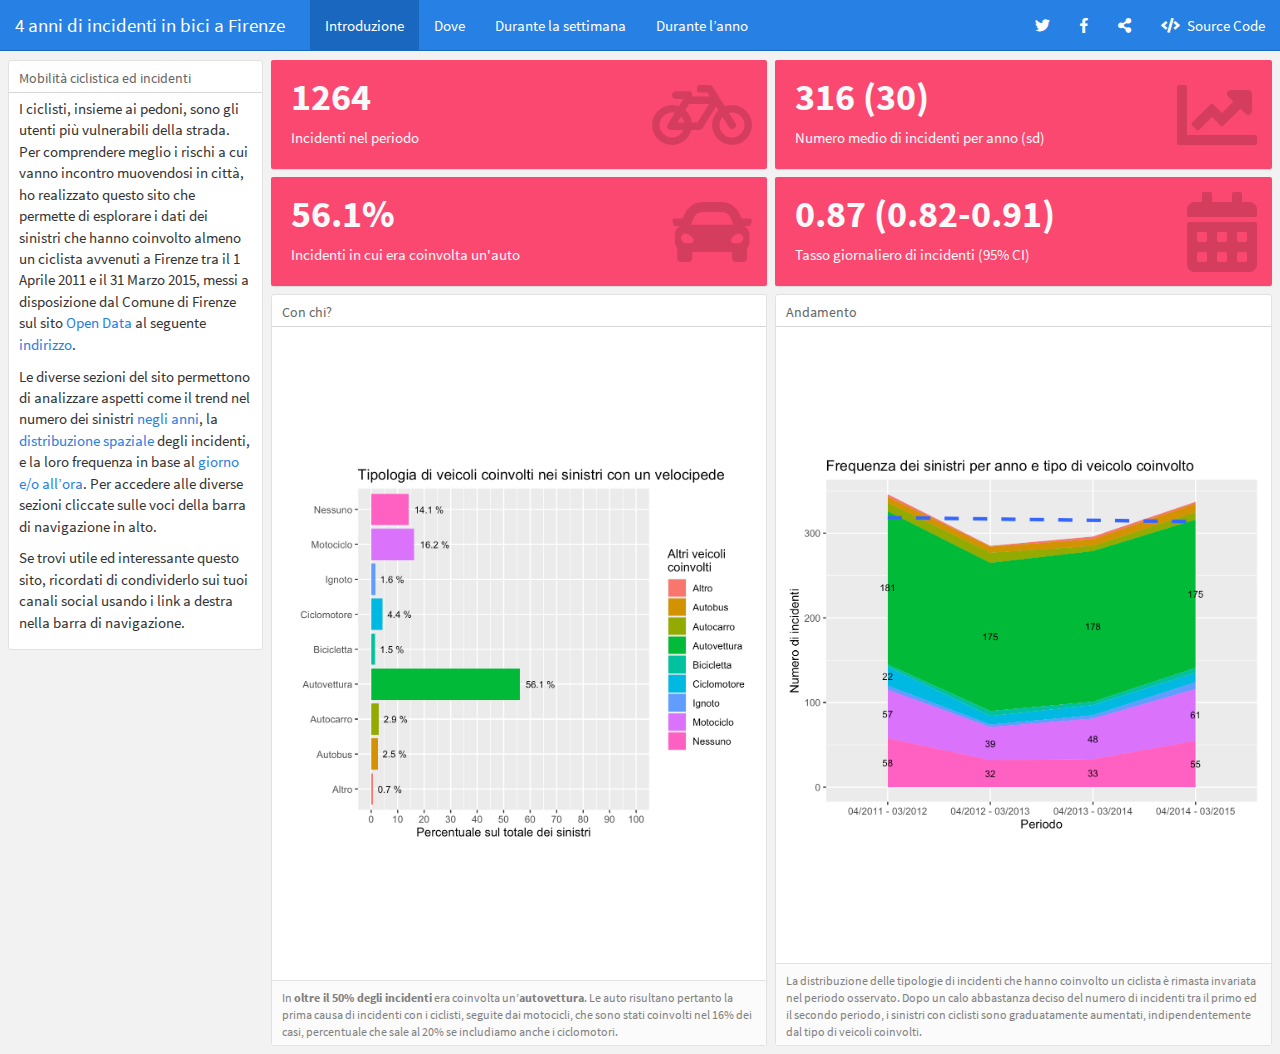
==== commit 47564b6e: "add css style" ====
--- a/docs/index.html
+++ b/docs/index.html
@@ -2712,8 +2712,8 @@
 <div class="knitr-options" data-fig-width="576" data-fig-height="624">
 
 </div>
-<div id="htmlwidget-5bc4d59d6eef8d711058" style="width:576px;height:624px;" class="leaflet html-widget"></div>
-<script type="application/json" data-for="htmlwidget-5bc4d59d6eef8d711058">{"x":{"options":{"crs":{"crsClass":"L.CRS.EPSG3857","code":null,"proj4def":null,"projectedBounds":null,"options":{}}},"setView":[[43.783333,11.25],14,[]],"calls":[{"method":"addProviderTiles","args":["Esri.WorldStreetMap",null,null,{"errorTileUrl":"","noWrap":false,"detectRetina":false}]},{"method":"addPolylines","args":[[[[{"lng":[11.3321737740555,11.3317992960697,11.3310657453056,11.3300575940458,11.3285681377231,11.3278155198707,11.327418112243,11.3268416383763,11.3267314577057,11.3258896425631,11.325314430814,11.3248572723698,11.3246058930689,11.3244436540065,11.324232558202,11.3241712207291,11.324033903203,11.3238173456007,11.3236287030673,11.3235654139947,11.3233919911661,11.322598573309,11.3220835605949,11.3217258596794,11.3205180363467,11.3200339248566,11.3194433327122,11.3190418457823,11.3182495869098,11.3178284263512,11.3165465642396,11.3155271128623,11.3152468142499],"lat":[43.7700161153745,43.7699188238468,43.76971536417,43.7693792905903,43.7689058379685,43.7686416364357,43.7684818703831,43.7682175717612,43.7681638615147,43.7675597297909,43.7671472030158,43.7667719363813,43.7665782406268,43.7664147512725,43.7662483166295,43.7661391947162,43.7659729838543,43.7658497731092,43.7658329156391,43.7657962634658,43.7656807971778,43.7652244077483,43.7649520522486,43.7648092876743,43.7644044178275,43.7642538677731,43.7640571904749,43.7638894378362,43.7637082476508,43.7636467589034,43.7635416922105,43.7634537124352,43.7634662913195]}]],[[{"lng":[11.2527556163539,11.2528309499804,11.2527863393778,11.2527506368197,11.2527202617416,11.2527357261604,11.2526151766067,11.2525597111761,11.2522415105431,11.2522245782172],"lat":[43.7820930118524,43.7821314158964,43.7822313344709,43.7822514083051,43.7823162796248,43.7823397472238,43.782592171246,43.7827112333409,43.7833942578143,43.7834283614603]}]],[[{"lng":[11.2680670649269,11.2681071716285,11.2681820735041,11.268403554524,11.2684456168259,11.2684741487752,11.2684941429548,11.268546239242,11.2689538823903,11.2689782931223,11.2690431838658,11.2690568979871,11.2691451872083,11.269269190965,11.2694295739785,11.2696075888981,11.2696395045025,11.2697189637928,11.2698194336717,11.2699077723348,11.2700254078556,11.2701567126273,11.2703408296252,11.2704290556378,11.2705335720761,11.2705624674745,11.2705801627668,11.2706133392521,11.270649709304,11.2706504949797,11.2707031299304,11.2707225432099,11.2707975090741,11.2708146522056,11.2707775105418,11.2708179365232,11.270825417258,11.2708302527979,11.2708378406641,11.2708587781892,11.2708668837009,11.2708660549982,11.2708568902243,11.2708448728735,11.270827376723,11.270815628779,11.270796196945,11.2707860974095,11.2707614045451,11.2707510703576,11.270733339584,11.270695592827,11.2706598827264,11.2706061103365,11.2705733978099,11.2705571649527,11.2704838930468,11.2704481235195,11.2704048189776,11.2703332935126],"lat":[43.7663515015516,43.7663793028552,43.7664411349737,43.7666588929859,43.7667138653962,43.7667586210826,43.7668371838556,43.7669317655026,43.7676497340803,43.767687495711,43.767760231994,43.76778525196,43.7679364832295,43.7681542451001,43.7684335894859,43.7687514456113,43.7688075635772,43.7689503346305,43.7691309337139,43.7692833977385,43.7694901813748,43.7697207521344,43.7700421870877,43.770191568361,43.7703665348724,43.7704987092773,43.7705612948922,43.7706729357074,43.7707939747012,43.7707966456974,43.7709755557124,43.7710385186109,43.7711744221447,43.7715673385225,43.7716059215571,43.7724340021414,43.772541628474,43.7726094061799,43.772854835279,43.7732879896852,43.7734721161361,43.7735552266326,43.7736430279157,43.7737304744397,43.7738081576468,43.7738577539916,43.7739293047468,43.7739624137428,43.77402995541,43.7740568990481,43.7740983870004,43.7741809977592,43.774250485213,43.7743366232417,43.7743827917565,43.7744083490378,43.7745029478582,43.7745462545892,43.7745944450229,43.7746814903154]}]],[[{"lng":[11.2930397788938,11.2908898081054,11.2901534650289,11.2877181100388,11.286821323895,11.2865998817091,11.285336759665,11.2849286672158,11.2843275856022,11.2840711218829,11.2833135847837,11.282235979714,11.2821789961449,11.2820947601852],"lat":[43.7669745155935,43.7667331132757,43.7666404110842,43.7663553935202,43.766252572606,43.7662281686364,43.7660795192721,43.7660321431394,43.765963940591,43.7659373319232,43.7658493308694,43.7657254036822,43.7657118493047,43.7656643094418]}]],[[{"lng":[11.2709966030779,11.2709699683775,11.2709357170856,11.2708568833928,11.2707685919153,11.2706463821672,11.2703929756519,11.2703189128227,11.2700323228503,11.2692572627141,11.2690817435786,11.2689815219963,11.2689066299384,11.268827470785,11.2687619259579,11.2687092016812,11.2685465266945,11.2684744525695],"lat":[43.7661004787643,43.7661098342034,43.7661035706834,43.7660839589034,43.7660726570031,43.7660702591279,43.7660819161057,43.7660853235606,43.7661071223951,43.7661794231725,43.7662000885182,43.7662138886407,43.7662314811879,43.7662575621893,43.7663062026971,43.7663609107746,43.7663073465704,43.7662819357951]}]],[[{"lng":[11.2353033890136,11.2340572149653,11.2327936603986,11.2311327697424,11.2305641824913,11.2291325660741,11.2269986163473,11.2230038786487,11.2206083669663,11.22065430048],"lat":[43.7761740032529,43.7765852698731,43.7770022519776,43.7775388668434,43.7776549293542,43.7781949950781,43.7790662625722,43.7806688257114,43.781987006352,43.7820469233536]}]],[[{"lng":[11.2191359902687,11.2190463607197,11.2188145183593,11.2186143455708,11.2179382894821],"lat":[43.7805426694998,43.7805320630814,43.7804490257658,43.7804786968584,43.7795795345305]}]],[[{"lng":[11.2107830587081,11.2106800550137,11.2102091847498,11.2096119533269,11.2089989723475,11.2088638655975,11.2083823024494,11.2067225531733,11.2048444590133,11.2024058488603,11.201305709672,11.199996940493],"lat":[43.7870471609322,43.7871246473435,43.7874342108484,43.7878791907783,43.7883133592034,43.7883937668168,43.7886475734792,43.789402024127,43.7900606422914,43.7904966501548,43.79061787386,43.7905488403014]}]],[[{"lng":[11.2105485996299,11.2096054331952],"lat":[43.7865460891304,43.7854291103481]}]],[[{"lng":[11.2148454673482,11.2147630782617,11.2147070813708,11.2145204263886,11.2144272263011,11.2143929717902,11.2141866721435,11.2141589635651,11.2140370425017,11.2139727337005,11.2139177707347,11.2138916507533,11.2138582903146,11.2138264154563,11.2137952587114,11.2137780185696,11.2137568432039,11.2137399279233,11.2137163566336,11.2136608810873],"lat":[43.7805591881923,43.7804495799376,43.7804593536687,43.7802251957358,43.7801094655903,43.7800660840095,43.7798131128227,43.7797776587449,43.7796272491887,43.7795507249703,43.7794921407439,43.7794715051088,43.7794711449463,43.7794781414703,43.7794386404653,43.7794326829402,43.7794330932298,43.7794359374217,43.7794467138126,43.7793841977078]}]],[[{"lng":[11.2136608810873,11.213692155205,11.2136964573926,11.2136894908392,11.213678615224,11.2136247638624,11.2135608268331,11.213415757043,11.2128399087626,11.2127723455656,11.2127519572397],"lat":[43.7793841977078,43.7793701839222,43.7793517057387,43.7793365439555,43.7793247216393,43.779263684816,43.7791802052398,43.7790035565296,43.7782624963133,43.7781802632527,43.7781608011298]}]],[[{"lng":[11.2158578720029,11.2160408943687,11.2163331273122,11.2163771727905,11.2164881211171,11.2172936659962,11.2176117589469,11.2177996575931,11.2185444524683,11.2186870236307,11.2187791143098,11.2188538205633,11.2191341720454,11.2192797645932],"lat":[43.773819253281,43.7737330605166,43.7737678695948,43.7738260459633,43.7737984932913,43.7738874755665,43.7738905710349,43.7738816271941,43.7739585376384,43.7740087379565,43.7740281364257,43.7740112412115,43.7740424284992,43.7740176323215]}]],[[{"lng":[11.2239889330806,11.2237917844144,11.2234719120068,11.223175264713,11.2229811298334,11.2228813676516,11.222971403831],"lat":[43.7770017137088,43.7770307966054,43.7770249376646,43.7768957701312,43.7767597365043,43.7765782351672,43.7763076097181]}]],[[{"lng":[11.222971403831,11.2227008328761,11.2223645033647,11.2219051679982,11.2215627320334,11.221477387271],"lat":[43.7763076097181,43.7763944426597,43.7763194161803,43.7764129393846,43.7764357107026,43.7764489169674]}]],[[{"lng":[11.1917233012896,11.1913507125566,11.1913499673121],"lat":[43.7808222642318,43.7809578496992,43.7809581313934]}]],[[{"lng":[11.195761935148,11.196316890966,11.1976612385841],"lat":[43.7836343289728,43.785101648798,43.7884122179908]}]],[[{"lng":[11.2428579206003,11.2428628717203,11.242325102504,11.242050129633],"lat":[43.7821027481521,43.7820750096825,43.7815495193313,43.7811454067792]}]],[[{"lng":[11.2472501723957,11.2472508777231,11.247260396983,11.24728379749,11.2473007110358,11.2473160607925,11.2473472365161,11.2473611665839,11.2474171727023,11.2474697680329,11.2476770218645,11.2483645757396],"lat":[43.8123877803401,43.8123598156043,43.8123329478683,43.81230199597,43.8122851475503,43.8122734113727,43.8122626342536,43.8122598185932,43.8122561761388,43.8122551414959,43.8122612280795,43.8121625771479]}]],[[{"lng":[11.2466263856162,11.2465586632568,11.2465004515219,11.2464297269356,11.2462780333035,11.2461843682254,11.2460474289331,11.2459668969383,11.2458835774267,11.2458262363376],"lat":[43.7833222647084,43.7832903559024,43.7832754357936,43.7832816459178,43.7832573175904,43.7832218508869,43.7831636639903,43.7830759003064,43.7829498990945,43.7828541156968]}]],[[{"lng":[11.2907097605485,11.2910607821693],"lat":[43.7792473337698,43.779090704237]}]],[[{"lng":[11.1946213963303,11.1940152751218,11.193698183313,11.193627494595,11.1933879956532,11.1932875539096,11.1928036872475,11.1924148231685,11.1918733305323,11.1916611811977,11.1911933997034,11.1909958242405,11.190862543397,11.1906380466494,11.1905236966337,11.1903338354456,11.1900779188469,11.1897399556253,11.1892682841187,11.1890225367573,11.1886991486149,11.1883742001106,11.1877550583906,11.1872731722971,11.1870338181461,11.1867756298234,11.1860385900169,11.1849392252653,11.1838203696827,11.1827786852627,11.1819104503181,11.1808617212041,11.1801104953304,11.1796876160769,11.1794031742531,11.1788909255555,11.1785746914659,11.1781973782948,11.1773389489956,11.1771765271084,11.1770757995115,11.1766754942651,11.1765578769459,11.1762800619767,11.1757204577211,11.1755743115435,11.1754518690865,11.1752749458692,11.1750464801071,11.1734390660075,11.172955686905,11.1702131692222,11.1697414329146,11.1693711782023,11.1688174021602,11.168615101992,11.1680353004392,11.1677171384488,11.1672426106947,11.166957703585,11.1667905050189,11.1665919884167,11.1664619329497,11.1658841758443,11.1658010518079,11.1656304918219,11.1654890276693,11.1653811570851,11.1652865868384,11.165252861998,11.1650231366958,11.1646176570382,11.1644133745142,11.1642164229964,11.1638550814235,11.1636179791186,11.163489440594,11.1633139703235,11.1631591229867,11.162805292207,11.1624963133066,11.1620168366108,11.1615373141188,11.1613130215451,11.1609903814822,11.1602425317255,11.1600453024154,11.1596069000578,11.1586584673183,11.1582935283448,11.1581157953447,11.1576653755161,11.1571201124897,11.1570188727694,11.1568814900029,11.1565737839658,11.1562434561803,11.1560132438249,11.1557499675801,11.1554040392046,11.1551840046713,11.1548816654643,11.1547025595767,11.1544723196605,11.1543682062179,11.1541780734346,11.1540978941082,11.1539784445729,11.1537131395175,11.1535629868745,11.1530131821424,11.1525555351576,11.1520958103972,11.1516144675204,11.1507566618639,11.1504622218178,11.1502260115758,11.1499672004405],"lat":[43.7910827232304,43.7910878475542,43.7910756899851,43.791061407432,43.7910555795563,43.7910640234918,43.7910667953375,43.7910599209297,43.7910611872219,43.7910652569519,43.7910651060376,43.7910741088857,43.7910701480297,43.7910809692709,43.7911027107374,43.7911259006219,43.7911138629896,43.7910721186351,43.7910146891457,43.7909855126243,43.7909486988933,43.7909184307795,43.7908625167292,43.7908209143513,43.7908189796339,43.7907939456807,43.7907611306054,43.790659649656,43.7905663500896,43.7904676559826,43.7903890984553,43.7902944315385,43.7902175369766,43.7901161276587,43.7900616019879,43.7900257572101,43.7899874746418,43.7899516602388,43.7898950373953,43.7898811899604,43.789881805635,43.7898568502201,43.7898382381503,43.7898174635895,43.7897655630981,43.7897540099274,43.7897511283771,43.7897560698085,43.789783435548,43.7896529140025,43.7895623740239,43.7893111879648,43.7892510724459,43.7892111846256,43.7891708692143,43.7891486434214,43.7891348838979,43.789092698528,43.7890547811734,43.7890367258119,43.7890398967584,43.7890228085864,43.789008332133,43.7889515137152,43.7889413598067,43.7889511094257,43.7889694304753,43.7889714748972,43.7889432912714,43.7889061341601,43.7888218634637,43.7887031259343,43.7886757163787,43.7886520786676,43.7885598708648,43.7884705240765,43.7884481951593,43.7884215417458,43.7884179568565,43.7883842534189,43.7883470926083,43.788271451831,43.7881945071118,43.7881609538991,43.7880940724298,43.7879596377983,43.7879281777839,43.7878439299884,43.7876846038839,43.7876419731709,43.787602321183,43.7875339336029,43.7874295386372,43.7874158101654,43.7873975509362,43.7873955398108,43.7874148066378,43.7874165444825,43.7873993566334,43.787385030198,43.787369630879,43.7873166852889,43.7872887834942,43.7872396900793,43.7871960375364,43.7870614725245,43.7870330082793,43.7870131037601,43.7869894327962,43.7869661973098,43.7868853275459,43.7868157522657,43.7867383948336,43.7866601389559,43.7865185894935,43.786485032559,43.7864699290177,43.786426577148]}]],[[{"lng":[11.2569042152898,11.2568378240358,11.2566420488513,11.2565780995548,11.2538156213567,11.2536684210094,11.2529532127553,11.2529104991532],"lat":[43.7826755989994,43.7826613220218,43.7826188774996,43.7825813486398,43.7819119379984,43.7818772057791,43.7817108161799,43.7817219187001]}]],[[{"lng":[11.2139406121043,11.2099485752392,11.2040601600679,11.1994340255326,11.1989585861897,11.1973275019811,11.1968958791314,11.1966959007921],"lat":[43.7811518466411,43.7829317906123,43.7856617489563,43.7878051772692,43.7880169930424,43.7887513533028,43.7889417828769,43.7887708632683]}]],[[{"lng":[11.2344780172621,11.2337153691093,11.2330786955918,11.2321907837659,11.2310689067925,11.2302820875315,11.2298250774286],"lat":[43.775668004692,43.7758887123815,43.776057213653,43.7762834034057,43.7766059528711,43.7768255637406,43.7769464428171]}]],[[{"lng":[11.250590368544,11.2505006538422,11.2504406876553,11.2503214341116,11.2502264809684,11.2500013073687,11.2496936794556,11.24958751147,11.2493094594495,11.2490418823285,11.2486446601971,11.2485443718268,11.2483837397163,11.2481896147568,11.2479779431832,11.2478178506093,11.247795692745,11.2477661201669],"lat":[43.7694621802738,43.7695228710702,43.7695593194285,43.7696148432359,43.7696606958592,43.7697643766474,43.7699034487043,43.7699533174501,43.7700801404374,43.7702030156426,43.7703839855948,43.7704294682426,43.7705025470695,43.7705904479584,43.7706865987332,43.770756273669,43.7707644291087,43.7707644319899]}]],[[{"lng":[11.3042995567991,11.3041584890895,11.303857124728],"lat":[43.7640328215881,43.7640618007848,43.7641404976605]}]],[[{"lng":[11.199996940493,11.1985760027077],"lat":[43.7905488403014,43.7904738733072]}]],[[{"lng":[11.2107676522405,11.210728817214,11.2107352020065,11.2107778602477,11.2105485996299],"lat":[43.7870330797437,43.7869667262811,43.7868707392348,43.786814844631,43.7865460891304]}]],[[{"lng":[11.2096054331952,11.2095689536673,11.2094092900544,11.209341400722,11.2091438369125,11.2091030212223],"lat":[43.7854291103481,43.7853897885937,43.7852248793997,43.7851877594612,43.7851049544526,43.7850941526773]}]],[[{"lng":[11.2820397813689,11.2818334023994],"lat":[43.763929732804,43.764206321733]}]],[[{"lng":[11.2703332935126,11.2702335972812,11.2701748578452,11.2700196153156,11.2698235643336,11.2694264076954,11.2688561008627,11.2686446481232,11.2684677841088,11.2682295466795,11.2681104565878,11.267969401844,11.2678927429909,11.2676999260648,11.267626849411,11.2675361569901,11.2674702640724,11.2673476469508,11.2672637635342,11.2671871021237,11.2671546853315],"lat":[43.7746814903154,43.7747772695027,43.7748412559637,43.7750069821091,43.7752153250863,43.7756377987573,43.7762433261911,43.7764853187916,43.7765577334388,43.7766833112724,43.7767658938148,43.7768759989158,43.7769400283847,43.7771261704747,43.7772088809013,43.7773200692575,43.7774026370071,43.7775821759087,43.7777213572732,43.7778614378528,43.7779548006149]}]],[[{"lng":[11.2515169764917,11.2514085536875,11.2511945408311,11.2510578430097,11.250611222533,11.2503322767208,11.2499575712154,11.2493813514491,11.2484391678536,11.247929601121],"lat":[43.7832629248932,43.7833141181885,43.7833842588856,43.7834106437617,43.7834451462406,43.7834570673951,43.7834580204875,43.7834661541414,43.7834718476251,43.7834834808227]}]],[[{"lng":[11.2091030212223,11.2080821739181,11.2067251066038,11.2040646667676,11.2028188221424,11.2013357150356,11.1986478566913,11.1983918033179,11.1983470588297,11.1983458779814,11.198389475659,11.1984571294493,11.1985760027077],"lat":[43.7850941526773,43.7855070892743,43.7861213875147,43.7873810130095,43.787998089886,43.7887741210462,43.7900262731751,43.790182378736,43.7902601555494,43.7903278107618,43.7904184741447,43.7904662389954,43.7904738733072]}]],[[{"lng":[11.221477387271,11.2213549908034,11.2211009234625,11.2207435199251,11.2192173793198,11.2172298786292],"lat":[43.7764489169674,43.7764563953113,43.7765180029118,43.7766343504946,43.777164250162,43.777885681347]}]],[[{"lng":[11.2449880965493,11.244956920655,11.2449433711261,11.2449332800247,11.2449318124628,11.2450795877726,11.245343770528,11.2454204564899,11.2454500300128,11.2455064237051,11.2455516343211,11.2455804466389,11.2456162710903,11.2456574034795,11.2457073962507,11.245780228494,11.2458351485338,11.2459057519078,11.2459585381714,11.2460199944123,11.2461040045721,11.2465621004942,11.2469363762485,11.2470536009294,11.2471042055788,11.2471389352917,11.2471907214708,11.2472128929906,11.2472245939324,11.2472322650246,11.2472379359628,11.2472501723957],"lat":[43.8117169720705,43.8117277485494,43.8117407194082,43.8117523519371,43.8117600039016,43.8120048440368,43.8124532134437,43.812580025455,43.8126200987841,43.8126736217449,43.812709576589,43.8127293380094,43.8127489615938,43.8127697512045,43.812792908278,43.8128168858423,43.8128310525064,43.8128423691952,43.8128464129782,43.8128477455496,43.8128422828246,43.8128002433764,43.8127687441364,43.8127600858246,43.8127527377481,43.8127431620547,43.812720544449,43.8127035926209,43.8126881162143,43.8126587449934,43.8125760521348,43.8123877803401]}]],[[{"lng":[11.2299922318361,11.2301548128701],"lat":[43.7951364693605,43.7950875929432]}]],[[{"lng":[11.2910607821693,11.2910589407403,11.2910683932787,11.291409663523],"lat":[43.779090704237,43.7791100632964,43.7791323128432,43.7792158464109]}]],[[{"lng":[11.291409663523,11.2915312973056,11.2917385413267],"lat":[43.7792158464109,43.7792021868386,43.7791688220757]}]],[[{"lng":[11.2917385413267,11.291978934219],"lat":[43.7791688220757,43.7791301191878]}]],[[{"lng":[11.291978934219,11.2924025316396,11.29254864145,11.2932343461268],"lat":[43.7791301191878,43.7790619201019,43.7790359271027,43.7789085214563]}]],[[{"lng":[11.2932343461268,11.2933421744574,11.2933821727121,11.293682043849,11.2937179186055],"lat":[43.7789085214563,43.7788884862698,43.7788784720261,43.778823987945,43.7788193566513]}]],[[{"lng":[11.2952664589764,11.2953595148847,11.295380124708],"lat":[43.7785209506025,43.7784829865659,43.7784820448995]}]],[[{"lng":[11.2715816481452,11.2716593015412,11.2734297606533,11.2741518037068,11.2742336086817,11.2743142989027],"lat":[43.7658041961895,43.7657064897108,43.7656023030439,43.7655634648595,43.7655583405209,43.765651115999]}]],[[{"lng":[11.2743142989027,11.2748680475419,11.2753201807182,11.2758397920217,11.2759761553979],"lat":[43.765651115999,43.7656261094756,43.7655926368104,43.765557818254,43.7655418552115]}]],[[{"lng":[11.2992882395718,11.299384498535,11.2994746881209,11.2995870500634,11.2997057085414,11.2996034110958,11.2996991092674],"lat":[43.7622044524709,43.7618214935488,43.7617755302685,43.7613647606055,43.7609273373771,43.7608365534313,43.7604685609973]}]],[[{"lng":[11.299279542622,11.2993162168238,11.2992882395718],"lat":[43.7624520793754,43.7623052622067,43.7622044524709]}]],[[{"lng":[11.2998251984814,11.3000133423688],"lat":[43.7604187452519,43.760469432001]}]],[[{"lng":[11.2996991092674,11.2997188988572,11.2998251984814],"lat":[43.7604685609973,43.7603850397419,43.7604187452519]}]],[[{"lng":[11.3037966688243,11.3038548703867,11.3041439709196,11.3043586898659,11.3045181876512,11.304615750071,11.3047224844185,11.3048389689603,11.3050079540496],"lat":[43.7617165244462,43.7616512386022,43.7616139804649,43.7615819933537,43.7615574058602,43.7615460095806,43.7615476280687,43.7615547065929,43.7615739256894]}]],[[{"lng":[11.2269405601907,11.2268805420644,11.2266567187872],"lat":[43.7747056610431,43.7747134519424,43.7746900062854]}]],[[{"lng":[11.2447659057161,11.2447921119789,11.2448104032037,11.2448310208654,11.2448681940164,11.2449098864397,11.2449665214395],"lat":[43.8115604770923,43.8116027550535,43.8116309236378,43.8116554811849,43.8116618823141,43.8116574968618,43.8116425782753]}]],[[{"lng":[11.295380124708,11.2956090989307,11.2956643304886,11.2959677510545,11.2961236829161,11.2964541465631,11.2966086431136,11.296688815936,11.2970116876196,11.2971373403498,11.2973099534141,11.2976089027031,11.2977148938208,11.2984964848619,11.2989781554742,11.2993069409511,11.2994061349424,11.2995384749677,11.2996757241369,11.2999188316269,11.3002632774385,11.3006677048764,11.3009418019379,11.3013845211206,11.3015745849375,11.3016461156603,11.3017471383774,11.3018329932092,11.3019120133239,11.3019806871848,11.3020374236587,11.3020379899425],"lat":[43.7784820448995,43.7784715813671,43.778512658679,43.7784805597821,43.7784624480484,43.778434492413,43.7784204414763,43.7784171020909,43.7783985133071,43.7783994433533,43.7784017338618,43.7784227962739,43.778429306127,43.7784723423456,43.7784897258887,43.7784802283592,43.778475351824,43.7784640477089,43.778447031026,43.7783895684869,43.7782978844151,43.7782005311845,43.7781351307818,43.7780247826497,43.7779671840114,43.7779413015415,43.7778928278324,43.7778446605297,43.7777941855545,43.7777378093029,43.7776780082684,43.7776771577442]}]],[[{"lng":[11.3008151118452,11.3009068205001,11.3010843817502,11.3011303015803,11.3012570303449,11.3022448442157,11.3024868736934,11.3027454039879,11.3027961854939,11.3028045700006],"lat":[43.7605804319322,43.7605399839158,43.7605652340543,43.7605768518254,43.7606020234769,43.7607421228809,43.7612152482285,43.7617425622794,43.7618547554953,43.7619233057753]}]],[[{"lng":[11.2444207218554,11.2444983018866,11.2448701451316,11.2451171670028,11.2453392999799,11.2453886946999,11.2454236209548,11.2454249975773,11.2454294018707,11.2454076647921,11.245377219087,11.2453630483971,11.2452842225084],"lat":[43.8109208172294,43.8108635543446,43.8107442001644,43.8106612016275,43.810576799205,43.810549882599,43.8105096174775,43.8104977168157,43.810453214973,43.8104079061219,43.8103733239396,43.8103678853224,43.8103386511754]}]],[[{"lng":[11.229740005726,11.2296981938404,11.2292035985158,11.2289903812154,11.2289484137285],"lat":[43.7769704747049,43.7767998769447,43.7761601188967,43.7759176677841,43.7758568330999]}]],[[{"lng":[11.2289484137285,11.2288580466724,11.2287276760234,11.2286288726917,11.228450890004,11.2283433679078,11.2283346484567,11.2283656067921,11.2283985484752,11.228255468686,11.2281718181693],"lat":[43.7758568330999,43.7757147398185,43.7757172830055,43.7756534477237,43.7754431895773,43.7752973195241,43.7752152859083,43.7751324784381,43.7751030647104,43.7750688638933,43.7751074866074]}]],[[{"lng":[11.2300702519287,11.2298964352282,11.2297673030202,11.2295539276725,11.22939907,11.2292200144394,11.2289930183656,11.2290492138472,11.2290472402285,11.2289617529095,11.228882177094,11.2287991605751,11.2287157503669,11.2286100388268,11.2284877143274],"lat":[43.776881594207,43.7767918970804,43.7766752223066,43.7764286653095,43.7762302875552,43.775991280332,43.7756833354818,43.7756025807349,43.7755104443138,43.7753833644974,43.7752704738815,43.7751615514968,43.7750903510404,43.7750468964195,43.7750602242069]}]],[[{"lng":[11.2997453346056,11.2997188988572],"lat":[43.7602783144098,43.7603850397419]}]],[[{"lng":[11.2321842462946,11.232030237082,11.232197298459],"lat":[43.801303902814,43.8011695790041,43.8010654604013]}]],[[{"lng":[11.2289484137285,11.2287903100152,11.2284374780039],"lat":[43.7758568330999,43.7758763584856,43.7759983257065]}]],[[{"lng":[11.2147956249542,11.2147645651733,11.2148043967599,11.2148442270952,11.2148454673482],"lat":[43.7806968294345,43.7806696812741,43.7806372649383,43.7806048495132,43.7805591881923]}]],[[{"lng":[11.2177462176771,11.2172854197901],"lat":[43.7796563983664,43.7798478495367]}]],[[{"lng":[11.2147956249542,11.2139406121043],"lat":[43.7806968294345,43.7811518466411]}]],[[{"lng":[11.2303965099608,11.2301424382212],"lat":[43.7963053382328,43.7963843190828]}]],[[{"lng":[11.2301424382212,11.2299406351892],"lat":[43.7963843190828,43.7964470509111]}]],[[{"lng":[11.2262786897904,11.2259811433628,11.22490523309],"lat":[43.7976009727312,43.7977664530518,43.7983647752155]}]],[[{"lng":[11.2279364417646,11.2277676431904],"lat":[43.7970700408406,43.7971225087297]}]],[[{"lng":[11.2277676431904,11.2271893493035,11.2268021871676],"lat":[43.7971225087297,43.7972964318441,43.7974130443219]}]],[[{"lng":[11.2267971554695,11.2265786947201,11.2264809927689,11.2264144244594,11.2263613325484,11.2262786897904],"lat":[43.7976250410421,43.7977664091438,43.7976841776455,43.7976293839373,43.7975899079005,43.7976009727312]}]],[[{"lng":[11.22490523309,11.2247557540179],"lat":[43.7983647752155,43.7984479006137]}]],[[{"lng":[11.2224833687013,11.2225769883138],"lat":[43.7997115146505,43.8001197587319]}]],[[{"lng":[11.2229783095087,11.2227573545954],"lat":[43.7994362990865,43.7995591632668]}]],[[{"lng":[11.2227573545954,11.2224833687013],"lat":[43.7995591632668,43.7997115146505]}]],[[{"lng":[11.2684744525695,11.2682644787946,11.2682232293154,11.2681757293375,11.2680670649269],"lat":[43.7662819357951,43.7662925465228,43.7662987341643,43.7663124754778,43.7663515015516]}]],[[{"lng":[11.3010866228953,11.3009922068364,11.3009541898977,11.300435501848,11.3002299027278,11.2999764016549,11.2998693469609,11.2997682924887,11.299706220414,11.299631931282,11.2995117217617,11.2993469952592,11.2992993422686],"lat":[43.7756045060595,43.7754929768555,43.7754683548024,43.7748286653857,43.7745688413589,43.7742484216065,43.7741093029367,43.774009877206,43.7739304708225,43.773840312688,43.7736960852377,43.7734904286286,43.7734351732863]}]],[[{"lng":[11.1900791474771,11.1903479322679,11.190583436618,11.1908679314267,11.1926011448264,11.194128623932],"lat":[43.8081908837018,43.808429013492,43.8089424560635,43.809313696915,43.811367972808,43.8131279538983]}]],[[{"lng":[11.306034129223,11.3060501354504,11.3062059163919,11.3062410273026,11.3063262233477,11.3062955478818,11.306360029443],"lat":[43.7543789156759,43.7544113586808,43.754888500624,43.7550128454987,43.7552811583555,43.7553148776643,43.7554885912685]}]],[[{"lng":[11.303116798844,11.3032067525411,11.3032747318615,11.3033805558536,11.3034519074468,11.3035498121517],"lat":[43.762202121644,43.7622254268519,43.7622811325174,43.7623809876829,43.762626558045,43.7629887342742]}]],[[{"lng":[11.2899609943163,11.2870496313902,11.2869366675114,11.2836490636766,11.2836307143548,11.2834473206333,11.2834247615372,11.2833072068381],"lat":[43.7632025513661,43.7634001627494,43.7633740551614,43.7636014512491,43.7636216101676,43.7636345121956,43.7636158308484,43.7636224271087]}]],[[{"lng":[11.1736219974871,11.1795830702154],"lat":[43.7900355973882,43.790568013126]}]],[[{"lng":[11.1890635893078,11.1868960685932,11.1853481464312],"lat":[43.7915659906784,43.791245374919,43.7910826164834]}]],[[{"lng":[11.1917233012896,11.1917684658886,11.1919129927171,11.1922374323056,11.1923908873383],"lat":[43.7808222642318,43.7809346920615,43.7814570244592,43.7814104079094,43.7821405935414]}]],[[{"lng":[11.1923908873383,11.1924297793772,11.1938743005031,11.1947891964865,11.194962590488],"lat":[43.7821405935414,43.7823256502663,43.7821121157411,43.7819753865527,43.7826001619264]}]],[[{"lng":[11.2593179777846,11.259292467942,11.258589076579],"lat":[43.7792747899837,43.7792430533371,43.7783313662948]}]],[[{"lng":[11.2247557540179,11.2229783095087],"lat":[43.7984479006137,43.7994362990865]}]],[[{"lng":[11.3047567836552,11.3048530008711,11.3049248221497,11.304966613142,11.3049893012247,11.3048910600915,11.304953801615,11.3049584130928],"lat":[43.7512905116052,43.7516980859273,43.7519886570023,43.7521389774338,43.752260823733,43.7522696770451,43.752521266449,43.7525232964185]}]],[[{"lng":[11.3049584130928,11.3050164749957,11.3050819549079,11.3051675734496,11.3051960332815],"lat":[43.7525232964185,43.7525488606552,43.7528223819371,43.7532253592066,43.7532652435791]}]],[[{"lng":[11.3051960332815,11.3052226737081,11.3053940639036,11.3054193527109],"lat":[43.7532652435791,43.7533025779764,43.7539889738185,43.7541056914018]}]],[[{"lng":[11.2623628890181,11.2622896359529,11.2608565042024,11.2608443141834],"lat":[43.7831335796827,43.7830417813635,43.7811861875059,43.7811707070324]}]],[[{"lng":[11.3054193527109,11.3054194101355,11.3053751853034,11.3054242212657,11.3054586940805,11.3055556867921],"lat":[43.7541056914018,43.7541059576441,43.7541391434082,43.7543793280147,43.7544377235161,43.7544269987883]}]],[[{"lng":[11.2608443141834,11.2608165617192,11.2602689256427,11.2602244983243],"lat":[43.7811707070324,43.7811354641847,43.7804509850034,43.7803953182049]}]],[[{"lng":[11.3055556867921,11.3056031138631,11.3056441549486,11.3056573087361,11.305674144978,11.3056943759452,11.3058557222379,11.3059128348884,11.3059735600988,11.3059976379242,11.3060336887409,11.306034129223],"lat":[43.7544269987883,43.7544217543079,43.7543796995328,43.7543519503096,43.7543213780334,43.7543051660944,43.7542938410601,43.7542918249683,43.7542933471987,43.7543279042609,43.7543780224259,43.7543789156759]}]],[[{"lng":[11.2988606729903,11.2991407163233,11.2992697046388,11.2992850029984,11.2992714933354,11.2992449334544,11.2992849555054,11.2994383459825,11.2996304020822,11.2997211094079,11.2998427048064,11.2998598315032,11.2998476131096,11.2997726986588,11.2997453346056],"lat":[43.7570217218339,43.7575587773435,43.7578256559561,43.7578880378318,43.7579734566258,43.7584259210815,43.7585944731295,43.7589591063632,43.7594230770683,43.7597123247278,43.7600110856626,43.760087466025,43.7601391744715,43.7601678402785,43.7602783144098]}]],[[{"lng":[11.3000133423688,11.3007661609415,11.3008081195373,11.3008151118452],"lat":[43.760469432001,43.7605792460805,43.7605835159526,43.7605804319322]}]],[[{"lng":[11.2906652030608,11.2901148693911],"lat":[43.7595852971497,43.7582342154244]}]],[[{"lng":[11.2709391073099,11.2712686252941,11.2717923182293,11.2721423003421,11.2722293918706,11.2723848527278,11.2724896326428,11.2725203853497,11.2725446743583,11.2725433850132,11.2725665156077,11.2725527469962,11.2724670508898,11.2723515105541,11.2722501326807,11.2720267037305,11.2722461761352,11.2722596625967,11.2722669074546,11.2722223300355,11.2720786837263,11.2719498554495,11.2718738118058,11.2718014346013,11.2717402874976,11.2715703250235,11.2715344498393],"lat":[43.7634951702743,43.7633761389501,43.7630863058167,43.7628095874195,43.7627297671431,43.7624895708176,43.7622560625678,43.7621887204111,43.7621058904173,43.7620718409021,43.7619066861621,43.7616982513467,43.7613492689605,43.7609881024309,43.7606905440312,43.7600149100519,43.7599651124988,43.7599591649379,43.7599572678911,43.7598219743899,43.7594053301756,43.7589948933515,43.7587638925893,43.758481598505,43.7582885100772,43.7580357983416,43.7579959899771]}]],[[{"lng":[11.2715344498393,11.2713947020594,11.2706975798051,11.2701681976359,11.2699391390448,11.2696901979172,11.2695887427631],"lat":[43.7579959899771,43.7578409214968,43.7571734960541,43.7566702076438,43.7565154127882,43.7563984107892,43.7563775080003]}]],[[{"lng":[11.2688011611187,11.2686844043227,11.2684376262815,11.2682950725344,11.2681629705422,11.2680816153693,11.2680639865741,11.2680862240227,11.2681655234336,11.2682757015223,11.2692020155707,11.2698731336213,11.2700475619269,11.2701498637048,11.2701807602306,11.2700131521112,11.2698400305178,11.2696144569549,11.2693089446087,11.2690007494752,11.2686336974166,11.2681271003823,11.2677422522182,11.267583627981],"lat":[43.7563999881406,43.7564362728211,43.7565701662839,43.7566857515524,43.7568491551257,43.7570595771418,43.7572791744305,43.7574102799523,43.7576028965878,43.7577740194393,43.7589583508301,43.7597927747542,43.7600628452177,43.760330172753,43.7606470871955,43.7609050191439,43.7610504476451,43.7611802129268,43.7612530992549,43.7612550444333,43.7612248700909,43.7611832214695,43.7612253599185,43.7612492169465]}]],[[{"lng":[11.2716415659691,11.2716374190306,11.2718487411873,11.2718174619312,11.2718372107341,11.2717711275497,11.2716459763806,11.2714286567289],"lat":[43.7639375573409,43.763888457842,43.7636999772302,43.7636305212586,43.7634899727003,43.7634471637485,43.7634522478194,43.7632930532904]}]],[[{"lng":[11.2704307037219,11.2703896717899,11.2703835417713,11.2706222738138,11.2707221265713,11.2707313898392,11.2709418843919],"lat":[43.7639877123432,43.7639444047749,43.7638770443321,43.7637503131048,43.7636445095649,43.7636053929749,43.763489604097]}]],[[{"lng":[11.2659399134232,11.2660650993179,11.266218798269,11.2663869485786,11.2664500299839,11.2663200187978,11.2665441204185,11.2671304410208,11.2675861066559],"lat":[43.7621424438528,43.7620572395976,43.7619714696534,43.7618905834923,43.7618608967278,43.761723883363,43.7616134507755,43.7613665789251,43.7612489642757]}]],[[{"lng":[11.303857124728,11.3031990529431,11.3028982663301,11.3021077421481,11.3018492388695,11.3004866970633,11.2987924085927,11.2978917476628,11.2968167413457,11.2963074584952],"lat":[43.7641404976605,43.7642348510721,43.7642691263661,43.7644850968251,43.7645605181584,43.7649708179093,43.7655017056356,43.7658019980473,43.7660845926135,43.7662097660131]}]],[[{"lng":[11.2940039389501,11.2939741294245,11.2937913568744,11.293555478258,11.2934258164171,11.293244001836,11.2930397788938],"lat":[43.7670571267599,43.7670570896495,43.7670512588938,43.7670278470305,43.767014265385,43.7669953974271,43.7669745155935]}]],[[{"lng":[11.2766694493795,11.2755542513585,11.2755369524914],"lat":[43.7766950846823,43.7761601762646,43.7761524789895]}]],[[{"lng":[11.2755369524914,11.2753696783559,11.2738459122794,11.273505736227,11.2732384587039,11.2730948911298,11.2729340863044,11.272770258759],"lat":[43.7761524789895,43.7760780554853,43.7753117044547,43.7751000809848,43.7749048345596,43.774768408703,43.7746234140366,43.7748169865977]}]],[[{"lng":[11.2835460334641,11.2836887444807,11.284120359962,11.2842999349214,11.284423501828],"lat":[43.7720717707935,43.7721913184036,43.7725527680034,43.7727157043117,43.7726425652515]}]],[[{"lng":[11.284423501828,11.2844306782015,11.2847837885777,11.2852125594358,11.2859350283993,11.2864612578382,11.2866264882856,11.286776190234,11.2868945999381],"lat":[43.7726425652515,43.7726383180205,43.7729135121705,43.7732657283795,43.7738636700288,43.7743096869001,43.7744428235684,43.7745159490748,43.7745495159732]}]],[[{"lng":[11.2862390313471,11.2858931043239,11.2857446598983],"lat":[43.7771213245919,43.7772869236126,43.7773593852013]}]],[[{"lng":[11.2857446598983,11.2856664527814,11.2855291212502,11.2850981265483,11.2848076147004,11.2834480640708,11.283407686541,11.2833242045371,11.2832586328909],"lat":[43.7773593852013,43.7773975611436,43.7774633969293,43.7776744948645,43.7778143742087,43.778454789864,43.778460851226,43.7784394017071,43.7784312550133]}]],[[{"lng":[11.2363691330448,11.2363514594034,11.2368516815151],"lat":[43.7749611708122,43.7749661408914,43.7755612954526]}]],[[{"lng":[11.2368516815151,11.2368697091804,11.2367301744103,11.2367240782469,11.2364247252697,11.2362600906988,11.2361552862323,11.2355319404939,11.2353033890136],"lat":[43.7755612954526,43.775582743314,43.7756444427598,43.7757191821973,43.7758145836062,43.7758451052612,43.7758231327849,43.7760491481271,43.7761740032529]}]],[[{"lng":[11.2394311368393,11.2392143098664,11.2389803766288,11.238679760282,11.2382926024045,11.2380349467751,11.2379001170247,11.2376722104912,11.2373180291179,11.2371357757255,11.2369368414242,11.2365747327785,11.2363691330448],"lat":[43.77401014735,43.7740796257371,43.7741515331268,43.7742455723864,43.7743669767532,43.7744480649218,43.7744889676398,43.7745612386854,43.7746708539976,43.7747306057039,43.7747911680934,43.7749033573169,43.7749611708122]}]],[[{"lng":[11.2410480211484,11.241047039066,11.2408997597697,11.2407444786317,11.2405149757811,11.2402007124581,11.2400473341395,11.2397194365933,11.2395499268962,11.2394719067809,11.2394311368393],"lat":[43.7734999516792,43.7735002707554,43.7735505839605,43.7736039944158,43.7736805502435,43.7737833990406,43.7738334624922,43.773938047529,43.7739921638432,43.7739970829103,43.77401014735]}]],[[{"lng":[11.2440529795996,11.2438714632021,11.2436882370236,11.2436055331804,11.2434009076438,11.2433794274817,11.2432159183022,11.2429422909529,11.2427041765801,11.2424614711896,11.2421977465262,11.2419079067254,11.241739680133,11.2414853108094,11.2411723535642,11.2410480211484],"lat":[43.7723845065481,43.7724573868805,43.7725095116683,43.7725092981672,43.7725997082786,43.7726357897802,43.7727132610582,43.7728171580552,43.7729074896634,43.7729971753061,43.7730946260025,43.7731992051218,43.7732591211031,43.7733490335244,43.7734595797813,43.7734999516792]}]],[[{"lng":[11.2477661201669,11.2475269052395,11.2473482676642,11.247111238297,11.2469021431287,11.246677100446,11.2463976111638,11.2461820061204,11.2460402456629,11.2458829906483,11.245707814506,11.2454493375852,11.2452670085915,11.2450287787826,11.2448519970053,11.2446122873413,11.2446053980808],"lat":[43.7707644319899,43.7708624535995,43.7709420668892,43.771047458932,43.771140169962,43.7712405463718,43.7713636829266,43.7714587255614,43.7715207007342,43.7715888622249,43.7716661990731,43.7717815672241,43.7718575737178,43.7719582060235,43.7720333663762,43.772135129804,43.7721562907714]}]],[[{"lng":[11.2446053980808,11.2446040964801,11.2442908791679,11.2440668951155,11.2440529795996],"lat":[43.7721562907714,43.7721602895395,43.7722907010357,43.7723789194307,43.7723845065481]}]],[[{"lng":[11.2828568334505,11.2833248387699,11.2840558203009,11.2843416485584,11.2844004116067],"lat":[43.7791718372939,43.7796751352219,43.7803614102991,43.7806310070927,43.780692032836]}]],[[{"lng":[11.2171331525386,11.2170182380522,11.2168724968761,11.2165581908637,11.2163282108257],"lat":[43.7917918152545,43.7916919910458,43.7915605381883,43.7912819595586,43.7910511430916]}]],[[{"lng":[11.2163282108257,11.2163271769569,11.2151394273241,11.2136249832375],"lat":[43.7910511430916,43.791050106151,43.7913360175009,43.7917633170479]}]],[[{"lng":[11.1862208197744,11.1862128972093,11.1869975651904,11.1871332585353],"lat":[43.8035677993249,43.8036192872124,43.8047818055283,43.8049446745351]}]],[[{"lng":[11.1871332585353,11.1879692315381],"lat":[43.8049446745351,43.805948049778]}]],[[{"lng":[11.242050129633,11.2419550308759,11.2414100112002,11.2407303781817,11.2407041743974],"lat":[43.7811454067792,43.7810056434407,43.7801490655085,43.7791265104879,43.7790852135799]}]],[[{"lng":[11.2407041743974,11.2402191928273,11.2400633451968],"lat":[43.7790852135799,43.7783208659042,43.7782384380468]}]],[[{"lng":[11.2400633451968,11.240020917284,11.2399745059579,11.2397270670237,11.2396177700179,11.2393566095557,11.2389738404883,11.2388800333053,11.2387880957855,11.2387807668244,11.2387041607112,11.236940231309,11.2368118038828,11.2367650211059],"lat":[43.7782384380468,43.7782159970376,43.7782099356387,43.7781283396052,43.7780872586742,43.7779473691834,43.7779004930591,43.7779650750225,43.7779250477443,43.7778833625234,43.7778416401332,43.7769995619984,43.7769338559083,43.7769024694405]}]],[[{"lng":[11.2368233509019,11.2352876311629,11.2335263466787,11.2326781798284,11.2320396154229,11.2319870541361],"lat":[43.7874114737719,43.7879914829123,43.7886608010319,43.7889685299294,43.7890704463223,43.7890739265754]}]],[[{"lng":[11.2458385358307,11.2458235227247,11.2456469308143,11.2454706278084,11.245382577435,11.2452997132842,11.2451229916871,11.2449162935744,11.2446944590738,11.2445727575925,11.2443912016215,11.2443577431055,11.2432126389236,11.243122243523],"lat":[43.8030305614348,43.8030150367659,43.8025789868686,43.8021505424206,43.8019039722017,43.8016905970801,43.8012859435135,43.8008523872812,43.8004705011723,43.8002721579306,43.7999836621583,43.7999319955372,43.7984294808569,43.7983466952394]}]],[[{"lng":[11.243122243523,11.242986869643,11.2423474530209,11.2421468435811,11.242076405864,11.2414304751818,11.240903501738,11.2408713835373],"lat":[43.7983466952394,43.798222715398,43.7975617148057,43.797395361502,43.7973007662076,43.7967834332588,43.796390669398,43.7963731891007]}]],[[{"lng":[11.2625069573134,11.2622230558736,11.2620218761505,11.2619438360705,11.261872451613],"lat":[43.7844408722558,43.7845529399658,43.7844969265924,43.7843814386431,43.7842797695976]}]],[[{"lng":[11.2631883199017,11.2626253902351,11.262606877125,11.2625069573134],"lat":[43.7841281663493,43.7843431397492,43.7843584168653,43.7844408722558]}]],[[{"lng":[11.2678783200229,11.2672627975834,11.266388712681],"lat":[43.7861709593295,43.7858570360905,43.7854307008446]}]],[[{"lng":[11.2659850128827,11.2650276958236,11.2649147527239,11.2639364226912,11.2639140783483,11.2638197719783],"lat":[43.785513438113,43.7850379146284,43.7849876631396,43.7845090969025,43.7844981666083,43.7844451840493]}]],[[{"lng":[11.2507414349961,11.2506128252929,11.2496434211095,11.2491502306561,11.2487409268653,11.2481571348314,11.2480525434825,11.2479613327957],"lat":[43.7837073280951,43.7837120629469,43.7837254368644,43.7837294279147,43.7837339103797,43.7837425398285,43.7837424532477,43.7837438679616]}]],[[{"lng":[11.2458506362174,11.245849780212,11.2458119033976,11.2457788344212,11.2456315063562,11.2456042305716,11.2454881692396,11.245388722216,11.2453417907964,11.2452976692509,11.2451812176447,11.2444085257185,11.2442755631152,11.2441438295288,11.2439370054321],"lat":[43.7834371755592,43.7834369159821,43.7834285121904,43.7834291622125,43.7834375906335,43.7834232981773,43.7833833093354,43.7833337725965,43.7832985733806,43.7832817641437,43.7832740912769,43.7830210263294,43.7829829060398,43.7829209367156,43.7827875381055]}]],[[{"lng":[11.2127519572397,11.2127291459817,11.2127077335931,11.2126775635395,11.212651749058,11.2126004917282,11.2124064194755,11.212326773693,11.2122275275092,11.2121852855482,11.2121495853402,11.2121195833395],"lat":[43.7781608011298,43.7781539402582,43.7781522922654,43.7781551291979,43.7781623186446,43.7781838084058,43.7782730060504,43.77830962909,43.7783492650764,43.7783697598836,43.778383569045,43.7783873614377]}]],[[{"lng":[11.2121195833395,11.2121112915768,11.2120221738482,11.2119542998828,11.2119425093903,11.2118911817222,11.2118441917013,11.2110365023609,11.2106817760687,11.2102360375752,11.210097619986,11.2094815983226,11.2094589821051,11.2094109932383],"lat":[43.7783873614377,43.7783884097115,43.7783958738704,43.7783963686137,43.7783834789325,43.7782803492765,43.7782851745374,43.7784313730708,43.7784909582936,43.7785648988129,43.7785856137909,43.7786945532797,43.778720104699,43.7787292347897]}]],[[{"lng":[11.2392011917516,11.2399407323409],"lat":[43.7892091192661,43.7870859789011]}]],[[{"lng":[11.2227430490381,11.2232631641134,11.2239469768198,11.2243884465429],"lat":[43.7970994608172,43.797018786872,43.7968774350415,43.7967591978034]}]],[[{"lng":[11.2281063432596,11.228226558516,11.2284782477274,11.2285343595554,11.2286111872322,11.2286714947056,11.2287194713001,11.228759759459,11.228826950043],"lat":[43.7748509135031,43.774864204376,43.7748940963763,43.7749056111767,43.7749126865526,43.7749059623037,43.7748858609266,43.774864900228,43.7748373626349]}]],[[{"lng":[11.195707746588,11.1956598121117,11.1956056240297,11.1955641643617,11.1955105053177,11.1951867002368,11.1951418155449,11.1950797511548,11.1950195366181,11.1949320837833,11.1948217635881,11.1948216774546],"lat":[43.7934814360473,43.7934326667021,43.7934174461495,43.7934092079848,43.7934084321419,43.7928142610713,43.7927621979918,43.7927104640582,43.7926701108343,43.7926292427696,43.7925898520143,43.7925897060135]}]],[[{"lng":[11.1948216774546,11.1947988462953,11.1947610557885,11.1947307647718],"lat":[43.7925897060135,43.7925508574603,43.7925360165663,43.7925303717042]}]],[[{"lng":[11.2094031137377,11.206407458006],"lat":[43.7787290297254,43.7792350223941]}]],[[{"lng":[11.296548811361,11.2965383554988,11.2965232075047,11.2964849481778,11.296458616486,11.2960588674173,11.2958414330463,11.2956856791249,11.2956195785038,11.29538870921,11.2951808422489,11.294751214819,11.2946755749037,11.2945767695893,11.2944271462993,11.2941557160927,11.2940039389501],"lat":[43.7666442584839,43.7666713257538,43.7666941477057,43.7667220088228,43.7667316855341,43.7668030514309,43.7668429572703,43.7668707157472,43.7668815433795,43.7669255888555,43.7669617817972,43.7670263551569,43.767028929565,43.7670351365606,43.7670455296128,43.7670573132075,43.7670571267599]}]],[[{"lng":[11.2519238591562,11.2520414888283,11.2521801140218,11.2522578208816,11.252310120075,11.2523339509098,11.2523484711996],"lat":[43.7811396011807,43.7812657059016,43.7814278188914,43.7815559231065,43.7817133353514,43.7818184949808,43.7819110344487]}]],[[{"lng":[11.241815093806,11.2417962613329,11.2417511815846,11.2410916141044,11.2404160960108,11.2402046604483,11.2401728434513],"lat":[43.7854785242613,43.7854767005633,43.7854954441847,43.7857617423441,43.7860151640331,43.7861147421518,43.786126724661]}]],[[{"lng":[11.2429212185207,11.2423728146371,11.242322642249,11.241951868254,11.241916875021,11.2419165992817],"lat":[43.7830826802574,43.7843904785978,43.7845139218235,43.7853246494484,43.7854059577371,43.7854061612221]}]],[[{"lng":[11.1699367400467,11.1700144169589,11.1701210950173,11.1702094810309,11.1703324139117,11.1704542333027,11.1705437465307,11.1706786307856,11.1707634227602,11.1708584241614,11.1709364561421,11.171011132882,11.171062744465,11.1711109008065,11.1711384182442,11.1711599744954],"lat":[43.7951303209612,43.7951414396128,43.7952065822681,43.795300059282,43.7953872816898,43.7954437398572,43.795461630723,43.7954520716564,43.7954462624151,43.7954556522093,43.7954765591632,43.795511522872,43.7955497239695,43.7955991855042,43.7956112169155,43.7956206416787]}]],[[{"lng":[11.2163282108257,11.2166909998962,11.2171182710702,11.2175827899623],"lat":[43.7910511430916,43.7908988570967,43.7907742474047,43.7906088040253]}]],[[{"lng":[11.247929601121,11.2476649622241,11.2472891734901,11.2469662026618,11.2466895830078,11.2466263856162],"lat":[43.7834834808227,43.7834629836159,43.7834350331122,43.7833964027072,43.7833520413217,43.7833222647084]}]],[[{"lng":[11.2457368375902,11.2458262363376,11.2456745159364,11.2456655980789,11.245626718251,11.24554128352,11.2454341456962,11.2452593392319],"lat":[43.7826709525803,43.7828541156968,43.782888772718,43.7829496631794,43.7829785818334,43.7830051211527,43.7829863425887,43.7829416063208]}]],[[{"lng":[11.2472268379957,11.2471509254693,11.2469743824868,11.2468201068826,11.2463028490405,11.2460855608315,11.2459151538685,11.2458126304335,11.2457210768811,11.2457368375902],"lat":[43.7798778591959,43.7799821682064,43.7803005147186,43.7805621960391,43.7814334511394,43.7817871837867,43.78206528711,43.7822783713293,43.7825494349638,43.7826709525803]}]],[[{"lng":[11.2488724454652,11.2482204065489,11.2474013571034],"lat":[43.7803945699357,43.7801677036436,43.7798981494545]}]],[[{"lng":[11.194962590488,11.1955589357416],"lat":[43.7826001619264,43.7826488888877]}]],[[{"lng":[11.272770258759,11.2727633525336,11.2723690044078],"lat":[43.7748169865977,43.7748251459935,43.7749288147247]}]],[[{"lng":[11.1735181025675,11.1771854798813],"lat":[43.7922146744203,43.7924354686239]}]],[[{"lng":[11.218883929858,11.2165383453795,11.2147505671274,11.2128316451121,11.2111594024176,11.2107778602477],"lat":[43.782716243964,43.7837964867979,43.784683943066,43.7858468020624,43.7868911503622,43.786814844631]}]],[[{"lng":[11.2300702519287,11.2303314822462,11.2306098791744,11.2307329770386,11.2309039413154],"lat":[43.776881594207,43.7772316346633,43.7773491014342,43.7774311003584,43.7775855763541]}]],[[{"lng":[11.1994073450091,11.1999772009337],"lat":[43.7896724737124,43.7903213421551]}]],[[{"lng":[11.1999772009337,11.2096054331952],"lat":[43.7903213421551,43.7854291103481]}]],[[{"lng":[11.201090382102,11.2024058488603],"lat":[43.78888841519,43.7904966501548]}]],[[{"lng":[11.2042406578405,11.2062098767932],"lat":[43.7872976912035,43.7895818160403]}]],[[{"lng":[11.2039649452299,11.2061909247386],"lat":[43.7891167898912,43.7878834107104]}]],[[{"lng":[11.2061245221158,11.2051607147837,11.20380175597],"lat":[43.7885619020066,43.7884542447442,43.7883782257016]}]],[[{"lng":[11.2049191337436,11.205379661564],"lat":[43.789189691736,43.7875764764471]}]],[[{"lng":[11.209341400722,11.2082388106486,11.2068795237724,11.2041929505604,11.1983918033179,11.1983458779814],"lat":[43.7851877594612,43.7856628420614,43.7862699309998,43.7874938094233,43.790182378736,43.7903278107618]}]],[[{"lng":[11.2068795237724,11.2088864895107],"lat":[43.7862699309998,43.7882365139524]}]],[[{"lng":[11.2082388106486,11.209985866618],"lat":[43.7856628420614,43.7876006005401]}]],[[{"lng":[11.2072432083283,11.2083033314478,11.2105407783189],"lat":[43.7884150073983,43.7876651078151,43.7864895389555]}]],[[{"lng":[11.2072801119262,11.2078063524554,11.2137353540127],"lat":[43.7875912170755,43.7871781317992,43.7835961819085]}]],[[{"lng":[11.2103849572422,11.2180418110369],"lat":[43.7863522935393,43.7815103182318]}]],[[{"lng":[11.2134452594912,11.2141287801816],"lat":[43.7832880847386,43.7839849665814]}]],[[{"lng":[11.2136508994972,11.2127397886917],"lat":[43.7842871614877,43.7833979175616]}]],[[{"lng":[11.2122615837835,11.2114040376025],"lat":[43.7851656874794,43.784349678249]}]],[[{"lng":[11.2140144614968,11.2142295216554,11.2143224788693],"lat":[43.7830263046315,43.7834555023383,43.7838624778789]}]],[[{"lng":[11.2147543070474,11.2155226335839],"lat":[43.7824564610464,43.7831035153486]}]],[[{"lng":[11.2141287801816,11.2148550459873],"lat":[43.7839849665814,43.7846320813141]}]],[[{"lng":[11.2303314822462,11.2284724023542,11.2264201244056,11.2235838548336,11.2221831689345],"lat":[43.7772316346633,43.7777686906241,43.7783969770909,43.779198760518,43.7798116489053]}]],[[{"lng":[11.2218871909519,11.2225312632179,11.2231490488823],"lat":[43.7794966693554,43.7801274469708,43.7806105915336]}]],[[{"lng":[11.2190463607197,11.2176815454723],"lat":[43.7805320630814,43.7811704300088]}]],[[{"lng":[11.2096054331952,11.2114040376025,11.2129106843388,11.2134452594912,11.2170421234266,11.2178051153074],"lat":[43.7854291103481,43.784349678249,43.7835647140805,43.7832880847386,43.7816201142002,43.7813604194138]}]],[[{"lng":[11.209341400722,11.2112900500994,11.2138645857616,11.2154391923862,11.2170449240167,11.2180095135224],"lat":[43.7851877594612,43.7842144450736,43.7830031161208,43.7822857252918,43.7815541145479,43.7812123217876]}]],[[{"lng":[11.2214348771776,11.2216975733766,11.2225312632179],"lat":[43.7802061424608,43.7802569428913,43.7801274469708]}]],[[{"lng":[11.2259815321436,11.2264201244056,11.2269358161187,11.2270974691406],"lat":[43.77798928095,43.7783969770909,43.7788678734273,43.7790259029566]}]],[[{"lng":[11.2282859077817,11.2284724023542,11.2286947978703,11.2287720378828],"lat":[43.7773479946305,43.7777686906241,43.7782442855084,43.7783421996104]}]],[[{"lng":[11.2028188221424,11.2037482266762,11.2042664928877],"lat":[43.787998089886,43.788887782665,43.788928833306]}]],[[{"lng":[11.2284374780039,11.2244536617218,11.2243597453482],"lat":[43.7759983257065,43.7772948772044,43.7771277489253]}]],[[{"lng":[11.2243597453482,11.2237224474078,11.2237750280434,11.2205703975133,11.2187198142984,11.2186606978726],"lat":[43.7771277489253,43.7773325595813,43.7773865090979,43.7784748366412,43.7791706261928,43.7792817199645]}]],[[{"lng":[11.2183095262035,11.2179382894821,11.2177462176771],"lat":[43.7794264922486,43.7795795345305,43.7796563983664]}]],[[{"lng":[11.2443665971153,11.2452593392319],"lat":[43.7827132429971,43.7829416063208]}]],[[{"lng":[11.2826521667056,11.2829026805001,11.282764429646],"lat":[43.7709230449512,43.7711388502891,43.7712531510624]}]],[[{"lng":[11.1955931671428,11.1966706810792],"lat":[43.7893029547429,43.790821697179]}]],[[{"lng":[11.2963259390174,11.2963362065025,11.2952631788873,11.2943345022412,11.2936636454917,11.2928669145763,11.292225652506,11.2921552784622,11.2917488346288,11.2914424815148,11.2907505552156,11.2899609943163],"lat":[43.7626514004474,43.7627372412882,43.7628026701231,43.7628685646714,43.7629191535877,43.7629655148927,43.7629986290782,43.7630455954212,43.7630706203323,43.7630953245556,43.76314294355,43.7632025513661]}]],[[{"lng":[11.2671546853315,11.2671365783831,11.2671193165789,11.26709062044,11.2670750705865,11.2670560191796,11.2669591831245,11.2667700584451,11.2663999541841,11.2663005585642,11.2658788199512,11.2658457919514,11.2654122177302,11.2654197731256,11.2654105017037,11.2649499343289,11.2648661057538,11.2648323308385,11.2642617600421,11.264196548468,11.2634654598264,11.2630221048966,11.262945747907,11.2624358210824,11.2623628890181],"lat":[43.7779548006149,43.7780082915569,43.7780461394619,43.7781238012101,43.7781689069736,43.7781974133608,43.7782983053444,43.7785062498853,43.7789094752514,43.7790187518697,43.7794636292789,43.7795028304567,43.7799771108853,43.7800248842444,43.7800459036948,43.7805290519936,43.7805557170825,43.7805751388483,43.7811917314325,43.7812544898375,43.7820378209887,43.782520620416,43.782592974974,43.7831104004361,43.7831335796827]}]],[[{"lng":[11.1902839535049,11.1902766370267,11.1900196389513,11.1899377131199,11.1898708744065,11.1896204005149,11.189602629186,11.1892396606825,11.1891259789559,11.1889944055853,11.1888605438227,11.1886916640619,11.188533709663,11.1883267877598,11.188183088067,11.1880495755203],"lat":[43.7805642870001,43.7805657570586,43.7800372178096,43.7798840692474,43.779694227123,43.779726696773,43.7797308718919,43.779793134232,43.7798023125587,43.7797978332729,43.7797835956772,43.7797497260772,43.7797107464064,43.7796538026636,43.779608248909,43.7795505982938]}]],[[{"lng":[11.2833072068381,11.2830777600424,11.2822714632376,11.2822402279515,11.2822072731029,11.2820397813689],"lat":[43.7636224271087,43.7636353008347,43.7636896744132,43.7637061326221,43.7637252640654,43.763929732804]}]],[[{"lng":[11.2649408342821,11.2649701277055,11.2650777341281,11.2652164962928],"lat":[43.7863850901434,43.7864180604646,43.7864046369294,43.7863209653323]}]],[[{"lng":[11.2639868734181,11.2642440258553],"lat":[43.7863020680359,43.7861734890068]}]],[[{"lng":[11.2905713469397,11.2908220244525],"lat":[43.7630163717901,43.7627577716063]}]],[[{"lng":[11.2908220244525,11.2908348849865,11.2907859903458,11.2907253676767,11.2907010099989,11.2906909683746,11.2906652030608],"lat":[43.7627577716063,43.7627046404239,43.7614237194815,43.7603815027498,43.75990904904,43.7597142656203,43.7595852971497]}]],[[{"lng":[11.2861878562785,11.2856682315363,11.2854661791842],"lat":[43.7817402020491,43.7819222633252,43.7819744491014]}]],[[{"lng":[11.2880999508352,11.2880996387453,11.2880874009599,11.2880453718887,11.2879680693845,11.2878279198349,11.2876050715789,11.2874459587193,11.2872533774685,11.286883418145,11.2867266867654,11.2865849793119,11.2861878562785],"lat":[43.7795282722069,43.7796238672419,43.7798563920806,43.7799996608041,43.7801866513017,43.7804207814312,43.7807005388324,43.7808872546946,43.7810612586598,43.7813582975386,43.781464923873,43.7815505766704,43.7817402020491]}]],[[{"lng":[11.2861217079835,11.2862225830715,11.2862405000447,11.2862390313471],"lat":[43.7769164695064,43.7770323168515,43.7770889190681,43.7771213245919]}]],[[{"lng":[11.3020652203001,11.3020304058148,11.3020288039986,11.3019898154349,11.3019502341547],"lat":[43.777435480831,43.7773766574426,43.7773688189722,43.7771780182468,43.777048630628]}]],[[{"lng":[11.2446706377653,11.2447659057161],"lat":[43.8115983550592,43.8115604770923]}]],[[{"lng":[11.3019502341547,11.3019407721923,11.3018227927013,11.3017158617768,11.3015894107318,11.3015766303752,11.3015322034678,11.3013837547158,11.3011716866113,11.3010866228953],"lat":[43.777048630628,43.777005380011,43.7767437935355,43.7765064248881,43.7762437861616,43.7762183804156,43.7761593948728,43.7759827427746,43.7757303822574,43.7756045060595]}]],[[{"lng":[11.3152468142499,11.3147008987802,11.3145456423007,11.3140344560891,11.3135914658917,11.3134301553001,11.3132848392966,11.3131633801253,11.3129334400787],"lat":[43.7634662913195,43.7635635791004,43.763614898876,43.763494329973,43.7631002469002,43.7629443415917,43.7628783027184,43.7628755885428,43.7630216554357]}]],[[{"lng":[11.2851892625799,11.2850501940645],"lat":[43.7702535917061,43.7699586150744]}]],[[{"lng":[11.2818334023994,11.2816895676506,11.2814974584488],"lat":[43.764206321733,43.7641695235369,43.7642072963945]}]],[[{"lng":[11.2814974584488,11.2812160532369],"lat":[43.7642072963945,43.7639900706164]}]],[[{"lng":[11.2938965632897,11.2938815272569],"lat":[43.7668475077215,43.7670541356967]}]],[[{"lng":[11.2690218135133,11.2689938979593,11.2689591583351,11.2689362642181,11.2689365159246,11.2689433462193,11.2689549647157,11.2689848035052,11.2690227202869,11.2690203825288],"lat":[43.7863387528258,43.7863576569918,43.786359547962,43.786411642338,43.7864620750993,43.7865111770642,43.7865553797404,43.7865992205642,43.7865936642402,43.7865756967331]}]],[[{"lng":[11.2678783200229,11.2680678000564,11.2684735749203,11.2686165970298,11.2687734735718,11.2689967684891,11.2690203825288],"lat":[43.7861709593295,43.7862545000158,43.7864417962825,43.7863742384355,43.7863453835645,43.7863394221858,43.7865756967331]}]],[[{"lng":[11.3028045700006,11.302791682713,11.3027312053581,11.3027836770044,11.3028424158545,11.3030279924392,11.303116798844],"lat":[43.7619233057753,43.7620083522477,43.7620703107474,43.7621637365457,43.7622384773107,43.7622212388178,43.762202121644]}]],[[{"lng":[11.3027312053581,11.3026218128953,11.302483989497,11.302305522067,11.3020039606401,11.3017280519157,11.301496145725,11.3012454356465,11.3009317908338,11.3007577150203],"lat":[43.7620703107474,43.7621315678227,43.7621798998762,43.7622003686974,43.7622283782755,43.762257558393,43.7622807897555,43.7622993367883,43.7623157771694,43.7623294061864]}]],[[{"lng":[11.3007577150203,11.3007142291403,11.3001269338948,11.2998992265904,11.2994973793542,11.2992447291977,11.2990426744588,11.2984365084066,11.2981556855756,11.2979675876542,11.2977631414897,11.2971618195476,11.2963259390174],"lat":[43.7623294061864,43.7623488414683,43.7623927230326,43.7624040559716,43.7624273296067,43.7624560347044,43.7624685369255,43.7625060414798,43.7625285619801,43.7625407815585,43.7625516423784,43.7625941035476,43.7626514004474]}]],[[{"lng":[11.1872800046573,11.1874600037907,11.1880400044575,11.1890100044716,11.1923303088274],"lat":[43.7950000010811,43.7947900013457,43.7945400015597,43.7945300014212,43.7956199086328]}]],[[{"lng":[11.2905713469397,11.290408726168,11.2903792798104,11.2899400099613,11.2899609943163],"lat":[43.7630163717901,43.7630268607795,43.763052529133,43.7630714576086,43.7632025513661]}]],[[{"lng":[11.3028011612889,11.3030042602897,11.3030670044843,11.3031335601187,11.3032053474471,11.3034483614594,11.3036872388106,11.3037966688243],"lat":[43.7618954324591,43.7618454700431,43.7619032576065,43.7619390351444,43.7619291518257,43.7618314555952,43.7617473410383,43.7617165244462]}]],[[{"lng":[11.2820947601852,11.2819913235456,11.2817207316263,11.2816950547001],"lat":[43.7656643094418,43.7657333489775,43.765702889153,43.7655699059643]}]],[[{"lng":[11.2819913235456,11.2820015880401,11.282062806952],"lat":[43.7657333489775,43.7659236791131,43.7659678757527]}]],[[{"lng":[11.2817207316263,11.2817499677187,11.2820015880401],"lat":[43.765702889153,43.7658991824206,43.7659236791131]}]],[[{"lng":[11.2820155734896,11.282062806952],"lat":[43.7660452777697,43.7659678757527]}]],[[{"lng":[11.2816950547001,11.2817407506291,11.2815784888256,11.2814974584488],"lat":[43.7655699059643,43.7655356088038,43.7642439138873,43.7642072963945]}]],[[{"lng":[11.2818334023994,11.281768092855,11.2819454009423,11.2820947601852],"lat":[43.764206321733,43.7642708776002,43.7655861892258,43.7656643094418]}]],[[{"lng":[11.2821017897461,11.2821283305728],"lat":[43.7666363352799,43.7668182903387]}]],[[{"lng":[11.2823262838566,11.2823329209955],"lat":[43.7691070127788,43.7692424630824]}]],[[{"lng":[11.2825239274851,11.282732931986,11.2828001059585,11.2828568334505],"lat":[43.77878954837,43.779032686276,43.7791108312874,43.7791718372939]}]],[[{"lng":[11.2716568932865,11.2716415659691],"lat":[43.7641190671679,43.7639375573409]}]],[[{"lng":[11.1853147301166,11.1852436219104],"lat":[43.7906943130999,43.7910846156845]}]],[[{"lng":[11.2705839548217,11.2704501668176,11.2704307037219],"lat":[43.7642520001823,43.764028852837,43.7639877123432]}]],[[{"lng":[11.2165375346173,11.2150398953037],"lat":[43.778117526425,43.7787929801656]}]],[[{"lng":[11.2431138449993,11.2433438852333,11.2434004721713],"lat":[43.7821886814094,43.7823493020698,43.7825020830222]}]],[[{"lng":[11.266388712681,11.2661786608406,11.2659899890544,11.2659850128827],"lat":[43.7854307008446,43.7853258015559,43.7855159098795,43.785513438113]}]],[[{"lng":[11.2638197719783,11.263781178206,11.2631883199017],"lat":[43.7844451840493,43.7844235006562,43.7841281663493]}]],[[{"lng":[11.2937179186055,11.293750880122,11.2940650637084,11.2944288616658,11.294565550998,11.2946270661086,11.2948377991639],"lat":[43.7788193566513,43.7788151007531,43.7787593361474,43.7786910679949,43.7786690448184,43.7786591336967,43.7786236494685]}]],[[{"lng":[11.1795830702154,11.1797362538864,11.1831360818646,11.1853481464312],"lat":[43.790568013126,43.7905816903473,43.7908851984087,43.7910826164834]}]],[[{"lng":[11.2832586328909,11.2831897122132,11.2825239274851],"lat":[43.7784312550133,43.7784494452521,43.77878954837]}]],[[{"lng":[11.2396808858685,11.2397551282508,11.240117620872,11.2401485028256],"lat":[43.7937945755584,43.7938846996651,43.7942181432666,43.7942465501969]}]],[[{"lng":[11.3002640610612,11.3003339308757],"lat":[43.7683210094753,43.768604626395]}]],[[{"lng":[11.2304774362699,11.2304988676399,11.2312051453036],"lat":[43.8076556065261,43.8079901045702,43.8088705080487]}]],[[{"lng":[11.2861217079835,11.2860324567882,11.2857067432908,11.285455213925,11.2851852716821,11.2849464088644,11.284415819311,11.2843439704797],"lat":[43.7769164695064,43.7768139701783,43.7764533544819,43.7761762160381,43.7758674878275,43.7755838591396,43.7749841403554,43.7749052911131]}]],[[{"lng":[11.2819121754425,11.2816556266787,11.2814815679685,11.2813704205634],"lat":[43.7695801399911,43.7696202841362,43.7696305935997,43.7696302875875]}]],[[{"lng":[11.2813081683975,11.2811753599073,11.2809480980149,11.2808896141174],"lat":[43.7695771393638,43.7695618122632,43.7693644909832,43.7694072794066]}]],[[{"lng":[11.2243884465429,11.2245256606965,11.2248501297983,11.2256672711393,11.2269708328414,11.2274446537767,11.227546336888,11.2287760401211,11.2294408834148,11.2295653913197,11.2296102778531,11.2297970821085,11.2298615387552,11.2301395310873,11.2301983671669,11.2300652482564,11.230191396265],"lat":[43.7967591978034,43.7967224476187,43.7966194442413,43.7963009662504,43.7957819534645,43.7955879425324,43.7954803748978,43.7950340512207,43.7947835123912,43.7947018936269,43.7946350266017,43.7945627509999,43.7946301229622,43.7945195609662,43.7945938917592,43.7946528185607,43.7948142590163]}]],[[{"lng":[11.222971403831,11.2234031396604,11.2237485981029,11.2243886908089,11.2244447874797,11.2241128775694,11.2238202968857],"lat":[43.7763076097181,43.7761324282486,43.77603596464,43.7760513818185,43.7760176793836,43.7753303979963,43.7753744187419]}]],[[{"lng":[11.2642440258553,11.2648826434542,11.2649408342821],"lat":[43.7861734890068,43.7863195962972,43.7863850901434]}]],[[{"lng":[11.2610064647392,11.2614040086727,11.2620230575843,11.2621327354117],"lat":[43.7857517932248,43.7858533899389,43.7860146571102,43.786027614826]}]],[[{"lng":[11.2621327354117,11.2621528172746,11.2622914195993,11.2623754966368,11.262517331219,11.2633037690143,11.2639868734181],"lat":[43.786027614826,43.785862804884,43.7858706448398,43.7858273484055,43.785946612801,43.7861384917587,43.7863020680359]}]],[[{"lng":[11.2602244983243,11.2593779175564,11.2593179777846],"lat":[43.7803953182049,43.7793493590908,43.7792747899837]}]],[[{"lng":[11.2759681394273,11.2760378452881,11.2761174403233,11.2761569535654,11.2763287308371],"lat":[43.7655053881925,43.765822500004,43.765822092,43.7658572166487,43.7658455526442]}]],[[{"lng":[11.2788083976685,11.2788881731991,11.2804115824374,11.2804822020707],"lat":[43.7779388677585,43.7780565361589,43.7797505726906,43.7798264831759]}]],[[{"lng":[11.2804822021049,11.2802736207028,11.2804445366454],"lat":[43.7798264840756,43.7799853125882,43.7801708495822]}]],[[{"lng":[11.2695887427631,11.2695138504273,11.2691997976417,11.2689382710638,11.2688185456887,11.2688011611187],"lat":[43.7563775080003,43.7563620773595,43.7563325446302,43.7563572488677,43.7563945848127,43.7563999881406]}]],[[{"lng":[11.261872451613,11.2618030753035,11.2616267964277,11.2615048285905,11.2614666833586,11.261334459273,11.2611899973229,11.2610493576491,11.2610643943276],"lat":[43.7842797695976,43.7841809580354,43.7841548319757,43.7840462293259,43.7840128489913,43.783904425758,43.7838440857937,43.7837625363859,43.78361942011]}]],[[{"lng":[11.2191762294495,11.2214348771776,11.2220914749907],"lat":[43.7807856132381,43.7802061424608,43.7796967375603]}]],[[{"lng":[11.2862390313471,11.2863587775926,11.2864320824079,11.2865220133079,11.2865930737355,11.2865939775155,11.2875837939696,11.2878588298428,11.2880470885367,11.288080354775,11.2880990762951],"lat":[43.7771213245919,43.7772517965058,43.7772713586979,43.7772772063867,43.7773417402286,43.7774000315909,43.7784823533763,43.7788792743158,43.7792492558195,43.7793604285743,43.7795053482328]}]],[[{"lng":[11.2520968744225,11.2519140619042,11.251900939141,11.2518128584023,11.2516813218968,11.2515098280318,11.2512203738487,11.2507841280813,11.2507414349961],"lat":[43.7836128289067,43.7835566769207,43.7835526463641,43.7835310375556,43.7836088333623,43.7836052678549,43.7836196536107,43.7836275553474,43.7837073280951]}]],[[{"lng":[11.2948377991639,11.2951254284567,11.2952001376992,11.2952664589764],"lat":[43.7786236494685,43.7785752164624,43.7785480065026,43.7785209506025]}]],[[{"lng":[11.3020379899425,11.3020613440348,11.3020858713524,11.3020888650917,11.3020823094556,11.3020652203001],"lat":[43.7776771577442,43.7776420863256,43.7775780454298,43.777524214284,43.7774852402429,43.777435480831]}]],[[{"lng":[11.2137353540127,11.2142295216554,11.2148672375916,11.2154007428117],"lat":[43.7835961819085,43.7834555023383,43.7832693114937,43.7831822933332]}]],[[{"lng":[11.2283610336673,11.2299054830719],"lat":[43.8048973692462,43.8034423052041]}]],[[{"lng":[11.2522245782172,11.2522214808008,11.2522043935008,11.2521832933728,11.2521448056967,11.2521118644424,11.2520968744225],"lat":[43.7834283614603,43.7834345997349,43.7834712615905,43.7835137115865,43.7835746722369,43.7836054279622,43.7836128289067]}]],[[{"lng":[11.2302077399011,11.2305435422537,11.2314025307652],"lat":[43.8029733025589,43.8024145865804,43.8017858233682]}]],[[{"lng":[11.2299054830719,11.2302077399011],"lat":[43.8034423052041,43.8029733025589]}]],[[{"lng":[11.2283610336673,11.2284423730077,11.2282377792819],"lat":[43.8048973692462,43.8051006162191,43.8052203825587]}]],[[{"lng":[11.2314025307652,11.23253925222,11.2328396675578],"lat":[43.8017858233682,43.8028105653367,43.8030910714404]}]],[[{"lng":[11.2477810389391,11.2477093784245,11.2475353281406,11.2474314957038,11.2473343907447,11.2471706637307,11.2470857639819,11.2470204156737,11.2469597442575,11.2468982647835,11.2466544887441,11.246419166934,11.2459570752539,11.2458506362174],"lat":[43.7837466643175,43.7837477752293,43.7837410272323,43.783731081762,43.7837201251381,43.783695466585,43.7836803091039,43.7836661742648,43.7836477419319,43.7836407768524,43.7836081869275,43.7835717433714,43.7834693906004,43.7834371755592]}]],[[{"lng":[11.2437549762102,11.2437257479366,11.2436141180435,11.2434800319246,11.2434453932949],"lat":[43.7826995045864,43.7826842551491,43.7826151954901,43.7825304939434,43.7825119600002]}]],[[{"lng":[11.2439370054321,11.243832808167,11.2437549762102],"lat":[43.7827875381055,43.7827401145564,43.7826995045864]}]],[[{"lng":[11.2434453932949,11.2434004721713,11.2431918296374,11.2431341074389,11.2429945945888,11.2429212185207],"lat":[43.7825119600002,43.7825020830222,43.782539226543,43.7825841657689,43.7829056720865,43.7830826802574]}]],[[{"lng":[11.2426631054036,11.2429212185207],"lat":[43.7830313616206,43.7830826802574]}]],[[{"lng":[11.2426777943373,11.242735262625,11.2426631054036],"lat":[43.7827994820882,43.7828678988124,43.7830313616206]}]],[[{"lng":[11.2527556163539,11.2525852810209,11.2526444257793,11.2527642710243,11.2529104991532],"lat":[43.7820930118524,43.7820711779656,43.7819304550071,43.7818220169239,43.7817219187001]}]],[[{"lng":[11.2723690044078,11.2721784947115,11.2713108149754,11.2710211591068,11.2708213054439],"lat":[43.7749288147247,43.7748762658927,43.7748417743595,43.7748138776862,43.7747751353345]}]],[[{"lng":[11.2150398953037,11.2140330668774,11.2138582903146],"lat":[43.7787929801656,43.7793612616309,43.7794711449463]}]],[[{"lng":[11.2821017897461,11.2820615800874,11.2820155734896],"lat":[43.7666363352799,43.7663606758487,43.7660452777697]}]],[[{"lng":[11.2408713835373,11.2404578745878,11.2404289643405,11.2402554695957],"lat":[43.7963731891007,43.7961481387718,43.7960850861501,43.7960337450889]}]],[[{"lng":[11.2443052865743,11.2444086279318,11.2445936184733,11.2446716783618,11.2447025936634,11.2447076275417,11.2446706377653,11.2445393450879,11.2444116434928,11.2443624416944,11.2443349317782,11.2443171596601,11.2443086390821,11.2443311757577,11.2443702060651,11.2444207218554],"lat":[43.8118070607403,43.8117798392867,43.8117372736295,43.8117105486345,43.8116916212284,43.8116571709831,43.8115983550592,43.8114703987309,43.8113538230486,43.8113066973755,43.8112476951089,43.8111953728921,43.8111038268483,43.8110425179485,43.8109757414226,43.8109208172294]}]],[[{"lng":[11.2823262838566,11.2823164076062,11.2822350219928,11.2821283305728],"lat":[43.7691070127788,43.7689784814552,43.7675496904622,43.7668182903387]}]],[[{"lng":[11.2314025307652,11.2321842462946],"lat":[43.8017858233682,43.801303902814]}]],[[{"lng":[11.2266567187872,11.2265590073521,11.2256174719979,11.225546594674,11.2243006425993],"lat":[43.7746900062854,43.7746177549514,43.7745089760541,43.7745196256814,43.7743823362202]}]],[[{"lng":[11.2243006425993,11.224067592328,11.2231316899274,11.2230135778898,11.2227564575176],"lat":[43.7743823362202,43.7743564163114,43.7742514795319,43.7742696677531,43.7742411046137]}]],[[{"lng":[11.2227564575176,11.2226558094944,11.2224890901033,11.2222670462041],"lat":[43.7742411046137,43.7742316057981,43.7742202823655,43.7741954690784]}]],[[{"lng":[11.2222670462041,11.2221312732479],"lat":[43.7741954690784,43.7741808953076]}]],[[{"lng":[11.2221312732479,11.2220302464796,11.2219570535594],"lat":[43.7741808953076,43.7741669691336,43.7741644202722]}]],[[{"lng":[11.2219570535594,11.221882230251,11.2218380101178,11.2217730288824,11.2217217626445,11.2216993102222,11.2215928282201,11.2216211519162,11.2216114687173,11.2209502933041,11.2209385873217],"lat":[43.7741644202722,43.7741671997673,43.7741574654014,43.7740806011651,43.7740286301884,43.7740145001872,43.774099996163,43.7741246045165,43.7741592226867,43.7740211178826,43.7740504777186]}]],[[{"lng":[11.220913743311,11.2208923536401,11.2208461965833,11.2207242712447,11.2206751260553,11.2206263225216,11.2205667589073,11.2204852329865],"lat":[43.7741198195193,43.7741837965701,43.7742204471512,43.7742837304076,43.7742396632319,43.77420485749,43.7741755584505,43.7741453627093]}]],[[{"lng":[11.2192778892084,11.2192631789285,11.2204852329865],"lat":[43.7740163443492,43.7739866487691,43.7741453627093]}]],[[{"lng":[11.2127329028225,11.2131387378547,11.2132643621427,11.2133534677645,11.213447709526,11.2135776489886,11.2137084590354,11.2155227530598,11.2156561160659,11.2157494357564,11.2158559966957],"lat":[43.7734851304446,43.773475968198,43.7734111304113,43.7734920473904,43.7734598631384,43.7734489131853,43.77346155763,43.7736810665684,43.7737628107722,43.7737166170098,43.7738179652508]}]],[[{"lng":[11.2248749819628,11.2248686153477],"lat":[43.7744456233372,43.7744817743972]}]],[[{"lng":[11.2247628317117,11.2242286688798,11.2242272839981],"lat":[43.7747831043915,43.7747193488142,43.7747312935672]}]],[[{"lng":[11.2242272839981,11.2242240236382,11.2239505021473,11.2237859314969],"lat":[43.7747312935672,43.7747419513317,43.7747088735501,43.775381614177]}]],[[{"lng":[11.2716415659691,11.2711991653032,11.2709675384958,11.2705450980015],"lat":[43.7639375573409,43.763959046409,43.7640488155225,43.7641871898515]}]],[[{"lng":[11.1736586898901,11.1736665527264],"lat":[43.7922231406649,43.7919937027927]}]],[[{"lng":[11.1736665527264,11.1736421134579,11.1733850798853,11.1734493733943,11.1734466570432,11.1734075456399,11.1733989567913],"lat":[43.7919937027927,43.7917451827444,43.7917184993273,43.7903359444577,43.7902610096237,43.7902341267322,43.7901474632509]}]],[[{"lng":[11.1735174739754,11.1734736040671,11.1734310506181,11.1733989567913,11.1733284664412,11.1731814689795,11.1724936265341,11.1724390408427,11.1723489303623,11.1721688400372],"lat":[43.7900375858275,43.7901026298283,43.7901310662076,43.7901474632509,43.7901566973908,43.7901594934431,43.7901212677407,43.7901183594583,43.7900371929973,43.790028776585]}]],[[{"lng":[11.1721688400372,11.1717564353248,11.1716614768598],"lat":[43.790028776585,43.7899950683698,43.7900236187598]}]],[[{"lng":[11.1716614768598,11.171580404479,11.1711362120035,11.170226079245,11.1702163649758],"lat":[43.7900236187598,43.7900278345905,43.789996157138,43.7899439097615,43.7899815384694]}]],[[{"lng":[11.1702163649758,11.170214416324,11.1702634438159,11.1702829553398],"lat":[43.7899815384694,43.7900297174984,43.7900582066081,43.7900872563577]}]],[[{"lng":[11.2186606978726,11.2183095262035],"lat":[43.7792817199645,43.7794264922486]}]],[[{"lng":[11.2370339005604,11.2368233509019],"lat":[43.7873299845354,43.7874114737719]}]],[[{"lng":[11.2401728434513,11.2400192767813,11.2390573037619,11.2370339005604],"lat":[43.786126724661,43.7861845580436,43.7865468292669,43.7873299845354]}]],[[{"lng":[11.2992993422686,11.2992636026662,11.2991749668733,11.2991462268071,11.2990889314527,11.2987313534021,11.2985759930241,11.298528420681,11.2984460322803],"lat":[43.7734351732863,43.7734113691511,43.7733054644208,43.7732699680576,43.7731815536593,43.7727402536582,43.7725588489166,43.7725163611092,43.7724078622806]}]],[[{"lng":[11.2984460322803,11.2984361232678,11.2980534466583],"lat":[43.7724078622806,43.772391121772,43.7718489977794]}]],[[{"lng":[11.2281063432596,11.2271282541076,11.2271201635642,11.2269405601907],"lat":[43.7748509135031,43.7747404047023,43.7747193747229,43.7747056610431]}]],[[{"lng":[11.2172298786292,11.2172247386243,11.2165447873191,11.2165375346173],"lat":[43.777885681347,43.7778875466594,43.7781142552428,43.778117526425]}]],[[{"lng":[11.2835433340222,11.2826677321732,11.282764429646],"lat":[43.7720708685883,43.7713321502131,43.7712531510624]}]],[[{"lng":[11.2234275506642,11.22347571722,11.2237738848708,11.2237859314969,11.2238202968857],"lat":[43.7754613831887,43.7754793673729,43.7754308478141,43.775381614177,43.7753744187419]}]],[[{"lng":[11.2346181205557,11.2357691619045,11.2369406807604,11.2375763459415,11.2380789095864,11.238819863859,11.2387938919807],"lat":[43.7741124838969,43.7737524536436,43.7733375745512,43.7730583837706,43.7728362349215,43.772560419045,43.7724683847853]}]],[[{"lng":[11.2523484711996,11.2526444257793],"lat":[43.7819110344487,43.7819304550071]}]],[[{"lng":[11.2191762294495,11.2180458288655],"lat":[43.7807856132381,43.781281567708]}]],[[{"lng":[11.2268021871676,11.2267567475307,11.2267289687222,11.2267391860257,11.2267971554695],"lat":[43.7974130443219,43.7974637878777,43.797526653266,43.7975700799271,43.7976250410421]}]],[[{"lng":[11.2715816481452,11.2714985631859,11.2714838025257,11.2714517319915,11.271465055445,11.2712534244325,11.2710794944945,11.2709966030779],"lat":[43.7658041961895,43.7658400771588,43.7658459743312,43.7658492049042,43.7659649415409,43.7659808270872,43.7659988061105,43.7661004787643]}]],[[{"lng":[11.2299406351892,11.2279364417646],"lat":[43.7964470509111,43.7970700408406]}]],[[{"lng":[11.2843439704797,11.2842466046013,11.2837170877244,11.2832552354316,11.2832352708957,11.2827594984255,11.28269297976,11.2821878764174,11.2819320697558,11.2798944391338,11.2790078232956,11.2787690550399,11.2787179787035,11.2786625936994,11.2786625056149,11.2786800707606,11.2787211224554,11.2788083976685],"lat":[43.7749052911131,43.7748908687765,43.7751384142255,43.7753549856752,43.7754239786883,43.7756423848001,43.775618770885,43.7758580272333,43.7759769403383,43.7769350620968,43.7773549599704,43.7774696285459,43.7775127389522,43.777583996991,43.7776666227266,43.7777325282396,43.7778160386898,43.7779388677585]}]],[[{"lng":[11.2191359902687,11.2191762294495],"lat":[43.7805426694998,43.7807856132381]}]],[[{"lng":[11.2217564739389,11.2217736953116,11.2219246270053,11.2219637018707,11.2226264817296,11.2232297924263,11.2233451746513,11.2234275506642],"lat":[43.7757119051513,43.775707634885,43.775706273583,43.7757055136806,43.7755934535555,43.775488842859,43.7754661347107,43.7754613831887]}]],[[{"lng":[11.2060579679701,11.2050289035827],"lat":[43.7772136330229,43.7793676912161]}]],[[{"lng":[11.2239276482927,11.223793721581,11.2236176608491],"lat":[43.8079114876618,43.8077741482735,43.807911690756]}]],[[{"lng":[11.232197298459,11.2322156901057,11.2323046538296,11.2323589408833,11.2324119828933,11.2324703494334,11.2325158109577,11.2325848835105,11.2326448012956,11.2327118516962,11.2327633157909,11.2327996584584,11.2328134880743,11.2329351255457,11.2330577228257,11.2330668248533,11.233316416629,11.2335081066177],"lat":[43.8010654604013,43.8010807894155,43.8010199297624,43.8009820048006,43.8009364530881,43.8008881125071,43.8008363515999,43.8007571003092,43.8006641167897,43.8005563868028,43.8004427022423,43.8003355732125,43.8002427943377,43.8002598922453,43.8002512360657,43.8002893134294,43.8003545124026,43.8005088262929]}]],[[{"lng":[11.1924475197966,11.1929320958283,11.195154445658,11.196836553696,11.1985307284346],"lat":[43.7956351033917,43.7956912753618,43.7961813973811,43.7965454511225,43.7968191294691]}]],[[{"lng":[11.2328240130489,11.2328287168013,11.2328134880743],"lat":[43.800020935877,43.8001618131269,43.8002427943377]}]],[[{"lng":[11.2050289035827,11.2050034420805,11.2049877922427,11.2049666022554,11.2045003314622,11.2039221314073,11.2038687279636,11.2036788616694,11.2033129206555,11.2023624449343,11.2015446517172,11.2004690147656,11.1994807776763,11.1986307301021,11.1986840757515,11.1981043489329,11.1980639111577,11.1980919439581],"lat":[43.7793676912161,43.779418593499,43.7794434999968,43.7794529114303,43.7795219219058,43.7796104922538,43.7796223246399,43.77968479969,43.7798244852382,43.7799706379185,43.7800986223627,43.7802651740944,43.7804210316318,43.780757589999,43.7808273787324,43.7810627808353,43.7810836921808,43.7811949299949]}]],[[{"lng":[11.1986292337578,11.1986174549289,11.1980919439581],"lat":[43.7829381870983,43.7828999701853,43.7811949299949]}]],[[{"lng":[11.1980919439581,11.1979482933411,11.1979373437431,11.1974544757175,11.1974160677274,11.1972547935906,11.1971776477358,11.197163601545,11.1971307288461,11.1970949185645,11.1970624634071,11.1970052643714,11.1969760732819,11.1969873009687,11.1970044788974,11.1970007668047,11.1968153967369,11.1966010833049,11.1965334217388,11.1963219430929,11.1962429175662,11.1952933722766,11.1948506107806,11.1944296697938,11.1942765960358,11.193916301239,11.1935558079876,11.1930997499092,11.1923151450307,11.1917233012896],"lat":[43.7811949299949,43.7812233811044,43.7811861016171,43.7809474604612,43.7809246705845,43.7806813078949,43.7805633776621,43.7805353104947,43.7804858279529,43.7804761023551,43.7804795040014,43.7804875464099,43.7803707772919,43.7803372362353,43.7803091358548,43.7802862962975,43.7800128486763,43.7796816386004,43.7795871315721,43.7795425984818,43.7795302316204,43.7797407916839,43.779843718419,43.7799406692519,43.7799734625974,43.7800518909654,43.7801511495607,43.7803098658273,43.7806008837623,43.7808222642318]}]],[[{"lng":[11.1913499673121,11.19130818012,11.1908988267097,11.1908655919634,11.1907503699051,11.1907090887636,11.1902516407435,11.1897812959381,11.189797372459,11.1894536273448,11.1892654295603,11.1891726810118,11.1890698586459,11.1889606207356,11.1888721711863,11.1888382141423,11.1887875952169,11.1883874238373],"lat":[43.7809581313934,43.7809739387971,43.7811261963153,43.7811628417779,43.7812068007624,43.7812034030067,43.7813690590544,43.7815398798997,43.7816652339543,43.7818037321208,43.7818982870488,43.7819562993796,43.7820533839995,43.7822109925049,43.7823605650685,43.7824278650233,43.7824639119612,43.7826267292145]}]],[[{"lng":[11.2623628890181,11.2622997266446,11.2611216831229,11.2610643943276],"lat":[43.7831335796827,43.7831540147762,43.7836406732151,43.78361942011]}]],[[{"lng":[11.306360029443,11.306306008311,11.3056080085051,11.3052353820894,11.3048355249309,11.3043858979013,11.3034929476633,11.3033809583633,11.3028834796874,11.3026820369567,11.3022646937191,11.3019647577863,11.3017457270173,11.3015061649488,11.3003648539111,11.2994900800015,11.2990457043178,11.2990262446103,11.2988606729903],"lat":[43.7554885912685,43.7554926051576,43.7556375707698,43.7557162012734,43.7557916362821,43.7558821100182,43.7560591814727,43.7560823433686,43.7561893616701,43.7562240153322,43.7563122418544,43.7563678760801,43.7564125232913,43.7564603900261,43.7566920304461,43.756872447347,43.7569656007242,43.756985835788,43.7570217218339]}]],[[{"lng":[11.2988606729903,11.2988449753723,11.2988178149339,11.2987882992092,11.2985941150903,11.2985006655885,11.2982860233501,11.2981315685779,11.2978968112229,11.2976181165749,11.2971672154265,11.2968296244429,11.2966293993643,11.2964847263024],"lat":[43.7570217218339,43.7570122392847,43.7570117683848,43.7570167424042,43.7570583275831,43.7570704111602,43.7570999772929,43.7571093964538,43.7571190277825,43.7571183203791,43.7570930220234,43.7570703527142,43.7570573963641,43.757052948612]}]],[[{"lng":[11.2883186006335,11.2862390313471],"lat":[43.7761441133533,43.7771213245919]}]],[[{"lng":[11.2825239274851,11.2821723721957,11.28215189126,11.281993908925,11.2818364283414,11.2815280705546,11.2814458506814,11.2812031939802,11.2810016311745,11.2806635838749,11.2805871837993,11.2805307843505,11.2804822020707],"lat":[43.77878954837,43.7789647002899,43.7790743932395,43.7791532068756,43.7792315997178,43.7793835198103,43.7794280330359,43.7795536964116,43.7796567146651,43.7798201372533,43.7798412005451,43.779845479321,43.7798264831759]}]],[[{"lng":[11.2881166876197,11.2905018713074,11.2905398119152,11.2906504384945,11.2907097605485],"lat":[43.7795174219786,43.7793225572656,43.7792881231128,43.7793158386618,43.7792473337698]}]],[[{"lng":[11.2854661791842,11.2850150017069,11.2846563766964],"lat":[43.7819744491014,43.7820909783523,43.7821326917855]}]],[[{"lng":[11.2861878562785,11.286388450602,11.2866065042511,11.2869243097399],"lat":[43.7817402020491,43.781971624156,43.7822247997342,43.7825730516005]}]],[[{"lng":[11.1880278997789,11.1867287072218,11.1863707885236,11.1862208197744],"lat":[43.8027347222725,43.8033295833315,43.8034971342253,43.8035677993249]}]],[[{"lng":[11.2258468460173,11.2246580202157,11.2241214676476,11.2237951984048,11.2234566157081,11.2226945219076,11.2213715570979,11.2207436895583,11.2204739426975,11.2193603652937,11.2192088666562,11.2189142478345,11.2186572224225,11.2182277412161],"lat":[43.7911007452727,43.7916494625559,43.7918957377142,43.7920435856666,43.7921939195604,43.7925456470918,43.7931575809325,43.7934505369973,43.7935343882527,43.7938569879803,43.793617363773,43.7936994508113,43.7937920360715,43.7940002681926]}]],[[{"lng":[11.2431682692733,11.2432436837938,11.2443052865743,11.2444086279318],"lat":[43.8120996216577,43.8120866904752,43.8118070607403,43.8117798392867]}]],[[{"lng":[11.2127329028225,11.2127002184954,11.2126423701497,11.2125572091513,11.2125486705799,11.2126122887693,11.2126185088479,11.2125673377866,11.2125529894767,11.2125770401898,11.2126377891195,11.2127176594957,11.2127466390201,11.212908816312,11.2129232111546,11.2130524053491,11.2131411838998,11.2132458239525,11.2133411092015,11.2132661808525,11.2132982445123,11.2132920996186,11.2132643621427],"lat":[43.7734851304446,43.7734355010475,43.773371292676,43.7733186693622,43.7733128042346,43.7731949863346,43.7731003914075,43.7731043966904,43.7730162305499,43.7729307871172,43.7729462444675,43.7729306271787,43.7729642374487,43.772923909756,43.7729005147255,43.7728421760057,43.7729063432674,43.7729605992798,43.7729868953904,43.7732868464726,43.7732912510527,43.7733878550148,43.7734111304113]}]],[[{"lng":[11.2680670649269,11.2680100134019,11.2679745371918,11.2676138415176,11.2670937478779,11.2667630635605,11.2663850800813,11.2661202007091,11.2658644469061,11.2653352521378,11.2648711136173],"lat":[43.7663515015516,43.7663119549486,43.7663052601837,43.7663246281855,43.7663541869989,43.7663707374646,43.766391923827,43.7664071670702,43.7664207485631,43.7664526991937,43.766477068892]}]],[[{"lng":[11.2561455411789,11.2562094919581,11.2563238185759,11.2563222775452,11.2567388408701,11.2570088909036,11.2569150023459,11.2569042152898],"lat":[43.7847962580525,43.7848098552457,43.7845650097187,43.7845367029376,43.783628275085,43.7830347853051,43.7829353889684,43.7826755989994]}]],[[{"lng":[11.2408724270899,11.2411399650539,11.2417875146036],"lat":[43.8122657545179,43.8121531688525,43.8118793936059]}]],[[{"lng":[11.2064231683099,11.2056170295204,11.2052836433146,11.2052563519131,11.2052312561668,11.2052226267332,11.2052017695361,11.2051813982321,11.2051480483215,11.2050289035827],"lat":[43.7792319774735,43.7793689422765,43.7794251879743,43.7794263143608,43.7794195978228,43.7794017350845,43.7793835591441,43.7793701492215,43.7793641916007,43.7793676912161]}]],[[{"lng":[11.2866264882856,11.2868945999381,11.2870639488704,11.2879090962094,11.2883186006335],"lat":[43.7744428235684,43.7745495159732,43.7746546996082,43.7757176010048,43.7761441133533]}]],[[{"lng":[11.3031345701279,11.3025924090663,11.3018384651343,11.3015246136114],"lat":[43.7695763942626,43.7696576350057,43.7697734131878,43.7698249266812]}]],[[{"lng":[11.2804445366454,11.280412282457,11.2800906676958,11.2799727366539,11.2799250999381,11.2793919790618,11.2789342244263,11.27876644443,11.2780220008091,11.2779733647452,11.2778721826774,11.2778187471265,11.2772560059398,11.2769915478366,11.2768734107582,11.2760108024372,11.2756298483873,11.274947017917,11.2734893432488,11.272936011755,11.272907717327,11.2728197319695,11.2726573348271,11.2717214038054,11.2716627343178,11.2714463337877,11.2709209729135,11.270486099462,11.2701109041311,11.2699416098558,11.2693004259346,11.2690218135133],"lat":[43.7801708495822,43.7801998647998,43.7803618025617,43.7804261532686,43.7804701868296,43.7807529818252,43.7809964442664,43.7810849051015,43.7814938032545,43.7815115858887,43.7815587875771,43.7816029358704,43.7819083786765,43.7820481527545,43.7821072499936,43.7825752326759,43.7827793214919,43.7831312792883,43.7839336882248,43.7842240776993,43.7842394853508,43.7842906227895,43.7843684606174,43.7848935623786,43.7849146930032,43.7850219742703,43.7853203384586,43.7855570062039,43.7857609621291,43.785848390269,43.7861910794436,43.7863387528258]}]],[[{"lng":[11.2963074584952,11.2950477658365,11.294403053964,11.2939660685585,11.2938965632897],"lat":[43.7662097660131,43.7665358083865,43.7666994974342,43.7667668851053,43.7668475077215]}]],[[{"lng":[11.2652164962928,11.2652834343187,11.2653845139902,11.265734393441,11.2660566020803,11.2659929365026],"lat":[43.7863209653323,43.786280603143,43.7862238386667,43.7858885856022,43.7855407479728,43.7855165581855]}]],[[{"lng":[11.2433775347131,11.2429040608282],"lat":[43.7819971935491,43.7815748709556]}]],[[{"lng":[11.2500164551461,11.2501066985018,11.2499933110015],"lat":[43.7686315737261,43.7685927538448,43.7683944992188]}]],[[{"lng":[11.2111202568834,11.2110246174186,11.2109422521723,11.2108698507667,11.2107830587081],"lat":[43.7872023886454,43.7872105589705,43.7871891699395,43.7871511730785,43.7870471609322]}]],[[{"lng":[11.2478617852288,11.247917537128,11.2479903569258],"lat":[43.7707371531131,43.7708070803866,43.7708812590433]}]],[[{"lng":[11.2417875146036,11.2419625986579,11.2420163206509,11.2420703864318,11.2428828177653,11.2430263948196,11.2430842200822,11.2431682692733],"lat":[43.8118793936059,43.81182557615,43.8118245219119,43.8118326208997,43.8119930119202,43.8120268340452,43.8120508900875,43.8120996216577]}]],[[{"lng":[11.2883186006335,11.2894458066093,11.2908740249912],"lat":[43.7761441133533,43.7775362428118,43.7791740380395]}]],[[{"lng":[11.2705806335439,11.2688327314586,11.2679106486453,11.2676001728618,11.266585741779,11.2659185327938,11.2652937966692,11.2648309854931,11.2638700518167,11.263022674363,11.2624450310695,11.2614290700913,11.2600753385173,11.2596737476684,11.2591912928393,11.2586066343289],"lat":[43.7642540532362,43.7645015499612,43.7646128016377,43.7646451621915,43.7647478397561,43.764807622512,43.7648708394852,43.7649151108042,43.7650078056979,43.7650913242395,43.7651472517536,43.7652459595022,43.7653770431152,43.7654171167809,43.7654652128472,43.7655203160994]}]],[[{"lng":[11.2812160532369,11.2811202982923,11.2773072721468,11.2752596498956,11.2742004808553,11.2722543165601,11.271645520646],"lat":[43.7639900706164,43.763989693797,43.7639895753505,43.7640055697739,43.764017330769,43.7640560524593,43.764124565674]}]],[[{"lng":[11.3035528526964,11.3033280041678,11.3031129145371,11.3026750419772,11.3025609832956,11.3024046276901,11.3021380366802,11.3019317295164,11.3017612098715,11.3014594033454,11.3013218006662,11.3002447101541,11.2995009966361,11.2982051330934,11.2971423612657,11.2959521073948,11.2946942890933,11.2943363926069,11.2934391494254,11.2922841097445,11.2920148269373,11.2916609570777,11.2912337774064,11.2910515862915,11.2906778114193,11.2904159909208,11.2902565690102,11.2898795543137,11.2895679811477,11.2894753622673,11.2894332610188,11.2880317753748,11.2872319696828,11.2870955027531,11.2869921542705,11.2868662313933,11.2868229894024,11.2836627829555,11.2835381941691,11.2830732030036,11.2823302793942,11.2820397813689],"lat":[43.7629999821263,43.7630374524264,43.7630722631349,43.7631610427427,43.7632432951643,43.7633014145479,43.763361754986,43.7633759055973,43.7634243157144,43.7634653747076,43.7634731442465,43.7637946608986,43.7639995213427,43.7643703963382,43.7647065863386,43.765135277587,43.7654203967236,43.7654375781201,43.7655955114711,43.765683653548,43.7656740653335,43.7656162007564,43.7656247683243,43.7655484681958,43.7655109890352,43.7655162380724,43.7654944486013,43.765372080293,43.7653383476864,43.7652602500016,43.7652411052293,43.7650143284902,43.7650153511906,43.7650530630344,43.7650551318144,43.7650076808348,43.7649585757398,43.7643571693896,43.7643446689383,43.7640841173929,43.7639675713788,43.763929732804]}]],[[{"lng":[11.1985253023962,11.1973915321853,11.1973474597629,11.1964400839039],"lat":[43.7910750421085,43.7910168328644,43.7909058963237,43.7907867181773]}]],[[{"lng":[11.2610643943276,11.2586937431487,11.2585861209567,11.2580336121117,11.257930134655,11.2573131761402,11.2572093799906,11.2569979914439,11.2569042152898],"lat":[43.78361942011,43.7830543234318,43.7830275790065,43.7828989342077,43.7828746921151,43.7827296997089,43.7827130540028,43.7826869940834,43.7826755989994]}]],[[{"lng":[11.3129334400787,11.312594233555,11.3114663876064,11.3104997530156,11.309090150175,11.3070269077391,11.3068419534084,11.3067087599065,11.3066036810906,11.3065178386593,11.3063535642581,11.3062339193471,11.3060516654118,11.305312872659,11.3044011244929,11.3042995567991],"lat":[43.7630216554357,43.7630492162263,43.7631737870633,43.7632830149518,43.7634864511683,43.7637580209041,43.7638009111901,43.7638452410813,43.7638736146284,43.7638500013269,43.7637356370407,43.7637099904586,43.7637127634864,43.7638520457107,43.7640084140434,43.7640328215881]}]],[[{"lng":[11.2523484711996,11.2523328843143,11.252286402058,11.2522087151614,11.2521063090612,11.2519943753091,11.2517793359761,11.2515958812733,11.2515169764917],"lat":[43.7819110344487,43.7820841885583,43.782232963747,43.7824079974638,43.7826333196628,43.7828411577361,43.7830917762255,43.7832256688289,43.7832629248932]}]],[[{"lng":[11.1964400839039,11.1955919452049,11.1948855712751,11.1947694223036,11.1946213963303],"lat":[43.7907867181773,43.7907243573352,43.7907876109715,43.7908933459702,43.7910827232304]}]],[[{"lng":[11.2428579206003,11.2428109550558,11.2427455434474,11.2427138930866,11.2426862789481,11.242762418778,11.2427687934256,11.2426777943373],"lat":[43.7821027481521,43.78228232867,43.7825187836672,43.7825801192385,43.7826075597823,43.7826814333697,43.7827020592226,43.7827994820882]}]],[[{"lng":[11.2180458288655,11.2176815454723,11.216746707559,11.2157081768567,11.2142380120611,11.2138049346753,11.2127397886917,11.2109887312422,11.2108369348019,11.2093561238061,11.2091030212223],"lat":[43.781281567708,43.7811704300088,43.7815495641322,43.7820059770611,43.782700285956,43.7828947430569,43.7833979175616,43.7842047006095,43.7842976034335,43.7849703005227,43.7850941526773]}]],[[{"lng":[11.2442234404324,11.2439370054321],"lat":[43.7825728482442,43.7827875381055]}]],[[{"lng":[11.2428579206003,11.2431138449993,11.2433775347131],"lat":[43.7821027481521,43.7821886814094,43.7819971935491]}]],[[{"lng":[11.2353033890136,11.234975418109,11.2344780172621],"lat":[43.7761740032529,43.7761310771666,43.775668004692]}]],[[{"lng":[11.2172854197901,11.2170091512951,11.2147956249542],"lat":[43.7798478495367,43.7797843536221,43.7806968294345]}]],[[{"lng":[11.2500164551461,11.250590368544],"lat":[43.7686315737261,43.7694621802738]}]],[[{"lng":[11.2518128584023,11.2517311447726,11.2515169764917],"lat":[43.7835310375556,43.7835173891238,43.7832629248932]}]],[[{"lng":[11.2477661201669,11.247751851193,11.2469272997444],"lat":[43.7707644319899,43.7707487262843,43.7696637398516]}]],[[{"lng":[11.2443665971153,11.2443160360262,11.2442234404324,11.2437200417806,11.2435913281296,11.2433775359549],"lat":[43.7827132429971,43.7826337892233,43.7825728482442,43.7822571748966,43.7821688440461,43.7819971935247]}]],[[{"lng":[11.2298250774286,11.2261370251132,11.2253062049759,11.2217552357532,11.2191359902687],"lat":[43.7769464428171,43.7779881952398,43.7782262199527,43.7795456982918,43.7805426694998]}]],[[{"lng":[11.1985760027077,11.1987420909056,11.1987342829067,11.1985290927935,11.1985253023962],"lat":[43.7904738733072,43.7905274650736,43.7905796134532,43.7905760090862,43.7910750421085]}]],[[{"lng":[11.1809934802019,11.180597406168,11.1801780956911,11.1798071956197,11.1786754112594,11.1767200155873,11.174903017141,11.1728725526167,11.1720748089328,11.1676123817937,11.1634466024862,11.1591024350942,11.1547797147158],"lat":[43.7871145006091,43.7870058483616,43.7876951313136,43.7881499511096,43.7888632009456,43.7887434264706,43.7887512973433,43.7885961313349,43.7884743033248,43.7877738291422,43.7871110013241,43.7864417785298,43.7857478835724]}]],[[{"lng":[11.2708213054439,11.2707684155778,11.2706431557492,11.2703332947542],"lat":[43.7747751353345,43.7747648827957,43.7748165343515,43.7746814902908]}]],[[{"lng":[11.221477387271,11.2214008096061,11.2213411273993],"lat":[43.7764489169674,43.7762566969643,43.7761068875297]}]],[[{"lng":[11.2213411273993,11.2213409451669,11.2214650489694,11.2218152954422,11.2218320799333,11.2217564739389],"lat":[43.7761068875297,43.7761064291987,43.7760552188053,43.7759216919131,43.7759056248843,43.7757119051513]}]],[[{"lng":[11.2328240130489,11.232824187205,11.2328078041995,11.232751260039,11.2326732315165,11.2323418382864,11.2317606625903,11.2312391904707,11.2311828144928,11.2314066145498],"lat":[43.800020935877,43.7999412248437,43.7998390642958,43.7996716453718,43.7995183097616,43.7989782211382,43.7980626928522,43.79723025706,43.7971516503666,43.7970678492209]}]],[[{"lng":[11.2311828144928,11.2311468145841,11.2310984178834,11.2310354971427,11.2310053489744,11.2308408746239],"lat":[43.7971516503666,43.7971136389403,43.79708042349,43.7970793752467,43.797114123621,43.7970877303885]}]],[[{"lng":[11.2308298885382,11.2307165308013,11.2305894373742,11.2305623550714,11.2304989283311,11.2303965099608],"lat":[43.7965391026001,43.7965344832878,43.796329726167,43.7962778751402,43.7962631720732,43.7963053382328]}]],[[{"lng":[11.2305037739048,11.2303994138247,11.2302346811966,11.2303281999639,11.2302889797734,11.2303965099608],"lat":[43.7959112017013,43.7959378128461,43.7959798196281,43.7961173967406,43.7961275006542,43.7963053382328]}]],[[{"lng":[11.2278658112701,11.2277196213076,11.2272328127915,11.2262896289806,11.2254057963694,11.2250199880693,11.2245216217731,11.2244400587627,11.2244985446087,11.2244001325775,11.224330227859,11.2242088683339,11.2239276482927],"lat":[43.8052012756321,43.805301083347,43.805634200856,43.8062531875331,43.8068447700678,43.80707969732,43.8074276056387,43.8075079135968,43.8075650859566,43.8076253122496,43.8075858556648,43.8076786002912,43.8079114876618]}]],[[{"lng":[11.2308408746239,11.2308298885382],"lat":[43.7970877303885,43.7965391026001]}]],[[{"lng":[11.2308298885382,11.2310682361664],"lat":[43.7965391026001,43.7965453767141]}]],[[{"lng":[11.2520968744225,11.2520649637172,11.2520460772841,11.2520204784698,11.2519526301739,11.2519318820019,11.2518697661403,11.2518322610423,11.2517406670859,11.251886153837,11.2519760542379,11.2520734187207,11.2521383937245,11.2522584536881,11.2523816678402,11.2525236757374],"lat":[43.7836128289067,43.783623475074,43.7836299030223,43.7836460140563,43.7836998590838,43.7837215070003,43.7837924606451,43.783828734376,43.7840180907042,43.7840259408779,43.7840335396226,43.7840429989202,43.7840510888533,43.7840635489061,43.784077136896,43.7840877144363]}]],[[{"lng":[11.2525236757374,11.2533428535449,11.2535566810732,11.2538750535297,11.254051461542,11.2542425011557,11.2543357370588,11.254624593108,11.2561586986689],"lat":[43.7840877144363,43.784125631631,43.7841605464356,43.7842289041936,43.7842611277676,43.7843022656272,43.78432095368,43.7843848588532,43.7847655893371]}]],[[{"lng":[11.2561586986689,11.2561455412127,11.256093656387,11.2563490398803,11.2564115361027],"lat":[43.7847655893371,43.7847962589521,43.7849039932929,43.7849623409318,43.7848283519512]}]],[[{"lng":[11.2564115361027,11.2575791092848,11.2584717023428,11.2591789780436,11.2601114121038,11.2604023037865,11.2605296856349,11.2605995012875,11.2609036236094,11.2609047267873],"lat":[43.7848283519512,43.7851237811193,43.7853570802689,43.785530341768,43.7857711809579,43.7858451545876,43.7858776376152,43.7858936579523,43.7859678691009,43.7859655514109]}]],[[{"lng":[11.312479333857,11.3120166520256,11.3116191972861,11.311451968913,11.3109647190931,11.310783274354,11.3102908223693,11.3098946508482,11.3090703823822,11.3088029555328,11.3086767417719,11.3079472885082,11.3072139883542,11.3066211215714,11.306277046284,11.306010556365,11.3056856778794,11.3050590101764,11.3044606540544,11.3042238940188,11.3035598007313,11.3031345701279],"lat":[43.7696036284229,43.7695828959291,43.7695630296575,43.7695543188312,43.7695362660363,43.7695250507399,43.7695052401857,43.7694853410559,43.7694499050027,43.7694394942304,43.7694290204421,43.7693553784668,43.7692818095096,43.7692212160208,43.7691872282421,43.7691739019238,43.7691866557845,43.7692748869162,43.7693687802009,43.7694040913309,43.7695089023779,43.7695763942626]}]],[[{"lng":[11.2816950547001,11.2816127722668,11.2814696118243,11.2814014302055,11.2788125614977,11.2759681394273],"lat":[43.7655699059643,43.7655871574477,43.7656301974965,43.765620600046,43.765316754809,43.7655053881925]}]],[[{"lng":[11.2823329209955,11.2821013722214,11.2821173725947,11.2821340510674,11.282112559766,11.2820610253862,11.2819999748366,11.2819121754425],"lat":[43.7692424630824,43.7692449365379,43.7693532986113,43.7694013874755,43.7694609996092,43.7695115277806,43.76954610473,43.7695801399911]}]],[[{"lng":[11.2816790844535,11.2817244522722,11.2817891433781,11.2818144953174,11.2819119900383,11.2821898618661,11.2822165862079,11.2826351037802,11.2826521667056],"lat":[43.7698924489844,43.7699493428827,43.7701648011053,43.7702196863073,43.770249047487,43.7704771054148,43.7705680882886,43.770911343828,43.7709230449512]}]],[[{"lng":[11.2813081683975,11.2815314363999,11.2816791759746],"lat":[43.7695771393638,43.7697677556213,43.7698948555621]}]],[[{"lng":[11.2795151720285,11.2807899772362,11.2808896141174],"lat":[43.7684333215027,43.7694685251701,43.7694072794066]}]],[[{"lng":[11.2792075523354,11.2795151720285],"lat":[43.768183511718,43.7684333215027]}]],[[{"lng":[11.2785802891465,11.2792075523354],"lat":[43.7676741186956,43.768183511718]}]],[[{"lng":[11.2782591177347,11.2785802891465],"lat":[43.7674132943871,43.7676741186956]}]],[[{"lng":[11.2775942490218,11.2782591177347],"lat":[43.7668733420923,43.7674132943871]}]],[[{"lng":[11.277207944765,11.2775942490218],"lat":[43.766559610793,43.7668733420923]}]],[[{"lng":[11.2763287308371,11.276437498246],"lat":[43.7658455526442,43.7659338899799]}]],[[{"lng":[11.276437498246,11.277207944765],"lat":[43.7659338899799,43.766559610793]}]],[[{"lng":[11.3119360005071,11.3120500438343,11.3121688837983,11.3122299824029,11.3123089974676,11.3124544186144,11.3124886158609,11.312479333857],"lat":[43.7685396634935,43.7687420402889,43.7689584128771,43.7690760074415,43.7692331738413,43.7694923918053,43.7696040446763,43.7696036284229]}]],[[{"lng":[11.2299922318361,11.2305037739048,11.2306455557362],"lat":[43.7951364693605,43.7959112017013,43.7958857550483]}]],[[{"lng":[11.2280413395426,11.2279823933555,11.2279336343912,11.2275407227977,11.2273357365006],"lat":[43.7751369126294,43.7750904373723,43.7750684162412,43.7750239702005,43.7750010725345]}]],[[{"lng":[11.202013760106,11.2021157993488,11.2021926852403,11.2022692287461,11.2023559806183,11.2024682204791,11.2025185091755,11.2027642683446,11.2029527814524,11.2030510167809],"lat":[43.796046254285,43.7959846419798,43.7959746924898,43.7959690060835,43.7959464219821,43.7958983332025,43.7959257759679,43.7960848508537,43.7962505047179,43.7963766767069]}]],[[{"lng":[11.1993751507832,11.2006432043378,11.2019137910194],"lat":[43.7969370036857,43.7967068543101,43.7961061804363]}]],[[{"lng":[11.2281075270723,11.2283629251435,11.2285500797954,11.2288904032642,11.2292612802624,11.2296127911918,11.2301653080164,11.2322588960001],"lat":[43.7901698977814,43.7901571936962,43.790172851015,43.7902671409916,43.7904712547524,43.7906409138833,43.7908904842982,43.7936175306849]}]],[[{"lng":[11.2322588960001,11.2322506600295],"lat":[43.7936175306849,43.7936794484087]}]],[[{"lng":[11.2323332521203,11.2322981559897],"lat":[43.7937835586531,43.7937393187955]}]],[[{"lng":[11.230191396265,11.2315160429933,11.2324417778603],"lat":[43.7948142590163,43.7942934248367,43.7939203585151]}]],[[{"lng":[11.2301548128701,11.2300973822164,11.230109511021,11.2301494698544,11.2302413837056,11.230191396265],"lat":[43.7950875929432,43.7949853832153,43.7949529622102,43.7949254363933,43.7948869572827,43.7948142590163]}]],[[{"lng":[11.2306455557362,11.2307196036119,11.2309065368104,11.2311288338754,11.2310820092707,11.2310682361664,11.2311718649588,11.2312341914872,11.2313152891913,11.2314066041362,11.231473693687,11.2313948872557,11.2313804531899,11.2314066157918],"lat":[43.7958857550483,43.7960000700576,43.7959332533729,43.7961187205076,43.7962019598633,43.7965453767141,43.7967326235177,43.7968660498306,43.7968760065295,43.7968465251648,43.796965239558,43.7969883219778,43.7970286121266,43.7970678491966]}]],[[{"lng":[11.2273357365006,11.2270912395763],"lat":[43.7750010725345,43.7749761432095]}]],[[{"lng":[11.2270912395763,11.226782111358,11.2264520587226,11.2258480239555,11.2257813863443,11.2256521199581,11.2255335049591,11.2253610556972,11.2251299658192,11.2250274025052,11.2247628317117],"lat":[43.7749761432095,43.7749390260389,43.7749006349091,43.7748345235702,43.7748307791336,43.7748271340899,43.7748187990956,43.7747975052573,43.7747795943775,43.7748079254581,43.7747831043915]}]],[[{"lng":[11.2324417778603,11.2323332521203],"lat":[43.7939203585151,43.7937835586531]}]],[[{"lng":[11.2322981559897,11.2322506600295],"lat":[43.7937393187955,43.7936794484087]}]]],null,"Piste ciclabili",{"interactive":true,"className":"","stroke":true,"color":"darkgreen","weight":5,"opacity":0.5,"fill":false,"fillColor":"darkgreen","fillOpacity":0.2,"smoothFactor":1,"noClip":false},["<i>Tipo: <\/i>mista <br/><i>Descrizione:<\/i> Percorsi in ambito fluviale","<i>Tipo: <\/i>propria <br/><i>Descrizione:<\/i> Rete ciclabile urbana","<i>Tipo: <\/i>propria <br/><i>Descrizione:<\/i> Rete ciclabile urbana","<i>Tipo: <\/i>separata <br/><i>Descrizione:<\/i> Rete ciclabile urbana","<i>Tipo: <\/i>separata carregg <br/><i>Descrizione:<\/i> Rete ciclabile urbana","<i>Tipo: <\/i>parco <br/><i>Descrizione:<\/i> Percorsi all'interno di parchi e giardini","<i>Tipo: <\/i>a piedi <br/><i>Descrizione:<\/i> Transito con bici condotta a mano","<i>Tipo: <\/i>parco <br/><i>Descrizione:<\/i> Percorsi all'interno di parchi e giardini","<i>Tipo: <\/i>parco <br/><i>Descrizione:<\/i> Percorsi all'interno di parchi e giardini","<i>Tipo: <\/i>separata carregg <br/><i>Descrizione:<\/i> Rete ciclabile urbana","<i>Tipo: <\/i>propria <br/><i>Descrizione:<\/i> Rete ciclabile urbana","<i>Tipo: <\/i>propria <br/><i>Descrizione:<\/i> Rete ciclabile urbana","<i>Tipo: <\/i>parco <br/><i>Descrizione:<\/i> Percorsi all'interno di parchi e giardini","<i>Tipo: <\/i>parco <br/><i>Descrizione:<\/i> Percorsi all'interno di parchi e giardini","<i>Tipo: <\/i>mista <br/><i>Descrizione:<\/i> Rete ciclabile urbana","<i>Tipo: <\/i>parco <br/><i>Descrizione:<\/i> Percorsi all'interno di parchi e giardini","<i>Tipo: <\/i>propria <br/><i>Descrizione:<\/i> Rete ciclabile urbana","<i>Tipo: <\/i>mista <br/><i>Descrizione:<\/i> Rete ciclabile urbana","<i>Tipo: <\/i>mista <br/><i>Descrizione:<\/i> Rete ciclabile urbana","<i>Tipo: <\/i>mista <br/><i>Descrizione:<\/i> Rete ciclabile urbana","<i>Tipo: <\/i>argine <br/><i>Descrizione:<\/i> Percorsi in ambito fluviale","<i>Tipo: <\/i>propria <br/><i>Descrizione:<\/i> Rete ciclabile urbana","<i>Tipo: <\/i>argine <br/><i>Descrizione:<\/i> Percorsi in ambito fluviale","<i>Tipo: <\/i>parco <br/><i>Descrizione:<\/i> Percorsi all'interno di parchi e giardini","<i>Tipo: <\/i>propria <br/><i>Descrizione:<\/i> Rete ciclabile urbana","<i>Tipo: <\/i>argine <br/><i>Descrizione:<\/i> Percorsi in ambito fluviale","<i>Tipo: <\/i>parco <br/><i>Descrizione:<\/i> Percorsi all'interno di parchi e giardini","<i>Tipo: <\/i>parco <br/><i>Descrizione:<\/i> Percorsi all'interno di parchi e giardini","<i>Tipo: <\/i>parco <br/><i>Descrizione:<\/i> Percorsi all'interno di parchi e giardini","<i>Tipo: <\/i>separata <br/><i>Descrizione:<\/i> Rete ciclabile urbana","<i>Tipo: <\/i>propria <br/><i>Descrizione:<\/i> Rete ciclabile urbana","<i>Tipo: <\/i>separata <br/><i>Descrizione:<\/i> Rete ciclabile urbana","<i>Tipo: <\/i>parco <br/><i>Descrizione:<\/i> Percorsi all'interno di parchi e giardini","<i>Tipo: <\/i>parco <br/><i>Descrizione:<\/i> Percorsi all'interno di parchi e giardini","<i>Tipo: <\/i>mista <br/><i>Descrizione:<\/i> Rete ciclabile urbana","<i>Tipo: <\/i>separata <br/><i>Descrizione:<\/i> Rete ciclabile urbana","<i>Tipo: <\/i>mista <br/><i>Descrizione:<\/i> Rete ciclabile urbana","<i>Tipo: <\/i>separata <br/><i>Descrizione:<\/i> Rete ciclabile urbana","<i>Tipo: <\/i>mista <br/><i>Descrizione:<\/i> Rete ciclabile urbana","<i>Tipo: <\/i>separata <br/><i>Descrizione:<\/i> Rete ciclabile urbana","<i>Tipo: <\/i>mista <br/><i>Descrizione:<\/i> Rete ciclabile urbana","<i>Tipo: <\/i>separata <br/><i>Descrizione:<\/i> Rete ciclabile urbana","<i>Tipo: <\/i>propria <br/><i>Descrizione:<\/i> Rete ciclabile urbana","<i>Tipo: <\/i>mista <br/><i>Descrizione:<\/i> Rete ciclabile urbana","<i>Tipo: <\/i>propria <br/><i>Descrizione:<\/i> Rete ciclabile urbana","<i>Tipo: <\/i>separata <br/><i>Descrizione:<\/i> Rete ciclabile urbana","<i>Tipo: <\/i>separata <br/><i>Descrizione:<\/i> Rete ciclabile urbana","<i>Tipo: <\/i>separata <br/><i>Descrizione:<\/i> Rete ciclabile urbana","<i>Tipo: <\/i>propria <br/><i>Descrizione:<\/i> Rete ciclabile urbana","<i>Tipo: <\/i>mista <br/><i>Descrizione:<\/i> Rete ciclabile urbana","<i>Tipo: <\/i>mista <br/><i>Descrizione:<\/i> Rete ciclabile urbana","<i>Tipo: <\/i>separata <br/><i>Descrizione:<\/i> Rete ciclabile urbana","<i>Tipo: <\/i>mista <br/><i>Descrizione:<\/i> Rete ciclabile urbana","<i>Tipo: <\/i>mista <br/><i>Descrizione:<\/i> Rete ciclabile urbana","<i>Tipo: <\/i>mista <br/><i>Descrizione:<\/i> Rete ciclabile urbana","<i>Tipo: <\/i>mista <br/><i>Descrizione:<\/i> Rete ciclabile urbana","<i>Tipo: <\/i>mista <br/><i>Descrizione:<\/i> Rete ciclabile urbana","<i>Tipo: <\/i>separata <br/><i>Descrizione:<\/i> Rete ciclabile urbana","<i>Tipo: <\/i>mista <br/><i>Descrizione:<\/i> Rete ciclabile urbana","<i>Tipo: <\/i>mista <br/><i>Descrizione:<\/i> Rete ciclabile urbana","<i>Tipo: <\/i>mista <br/><i>Descrizione:<\/i> Rete ciclabile urbana","<i>Tipo: <\/i>separata <br/><i>Descrizione:<\/i> Rete ciclabile urbana","<i>Tipo: <\/i>propria <br/><i>Descrizione:<\/i> Rete ciclabile urbana","<i>Tipo: <\/i>separata <br/><i>Descrizione:<\/i> Rete ciclabile urbana","<i>Tipo: <\/i>mista <br/><i>Descrizione:<\/i> Rete ciclabile urbana","<i>Tipo: <\/i>propria <br/><i>Descrizione:<\/i> Rete ciclabile urbana","<i>Tipo: <\/i>mista <br/><i>Descrizione:<\/i> Rete ciclabile urbana","<i>Tipo: <\/i>propria <br/><i>Descrizione:<\/i> Rete ciclabile urbana","<i>Tipo: <\/i>mista <br/><i>Descrizione:<\/i> Rete ciclabile urbana","<i>Tipo: <\/i>mista <br/><i>Descrizione:<\/i> Rete ciclabile urbana","<i>Tipo: <\/i>mista <br/><i>Descrizione:<\/i> Rete ciclabile urbana","<i>Tipo: <\/i>mista <br/><i>Descrizione:<\/i> Rete ciclabile urbana","<i>Tipo: <\/i>propria <br/><i>Descrizione:<\/i> Rete ciclabile urbana","<i>Tipo: <\/i>mista <br/><i>Descrizione:<\/i> Rete ciclabile urbana","<i>Tipo: <\/i>propria <br/><i>Descrizione:<\/i> Rete ciclabile urbana","<i>Tipo: <\/i>propria <br/><i>Descrizione:<\/i> Rete ciclabile urbana","<i>Tipo: <\/i>separata carregg <br/><i>Descrizione:<\/i> Rete ciclabile urbana","<i>Tipo: <\/i>mista <br/><i>Descrizione:<\/i> Rete ciclabile urbana","<i>Tipo: <\/i>separata <br/><i>Descrizione:<\/i> Rete ciclabile urbana","<i>Tipo: <\/i>mista <br/><i>Descrizione:<\/i> Rete ciclabile urbana","<i>Tipo: <\/i>mista <br/><i>Descrizione:<\/i> Rete ciclabile urbana","<i>Tipo: <\/i>mista <br/><i>Descrizione:<\/i> Rete ciclabile urbana","<i>Tipo: <\/i>parco <br/><i>Descrizione:<\/i> Percorsi all'interno di parchi e giardini","<i>Tipo: <\/i>separata carregg <br/><i>Descrizione:<\/i> Rete ciclabile urbana","<i>Tipo: <\/i>propria <br/><i>Descrizione:<\/i> Rete ciclabile urbana","<i>Tipo: <\/i>separata <br/><i>Descrizione:<\/i> Rete ciclabile urbana","<i>Tipo: <\/i>propria <br/><i>Descrizione:<\/i> Rete ciclabile urbana","<i>Tipo: <\/i>separata <br/><i>Descrizione:<\/i> Rete ciclabile urbana","<i>Tipo: <\/i>mista <br/><i>Descrizione:<\/i> Rete ciclabile urbana","<i>Tipo: <\/i>mista <br/><i>Descrizione:<\/i> Rete ciclabile urbana","<i>Tipo: <\/i>separata carregg <br/><i>Descrizione:<\/i> Rete ciclabile urbana","<i>Tipo: <\/i>propria <br/><i>Descrizione:<\/i> Rete ciclabile urbana","<i>Tipo: <\/i>mista <br/><i>Descrizione:<\/i> Rete ciclabile urbana","<i>Tipo: <\/i>propria <br/><i>Descrizione:<\/i> Rete ciclabile urbana","<i>Tipo: <\/i>separata <br/><i>Descrizione:<\/i> Rete ciclabile urbana","<i>Tipo: <\/i>separata <br/><i>Descrizione:<\/i> Rete ciclabile urbana","<i>Tipo: <\/i>mista <br/><i>Descrizione:<\/i> Rete ciclabile urbana","<i>Tipo: <\/i>mista <br/><i>Descrizione:<\/i> Rete ciclabile urbana","<i>Tipo: <\/i>propria <br/><i>Descrizione:<\/i> Rete ciclabile urbana","<i>Tipo: <\/i>propria <br/><i>Descrizione:<\/i> Rete ciclabile urbana","<i>Tipo: <\/i>mista <br/><i>Descrizione:<\/i> Rete ciclabile urbana","<i>Tipo: <\/i>mista <br/><i>Descrizione:<\/i> Percorsi in ambito fluviale","<i>Tipo: <\/i>separata <br/><i>Descrizione:<\/i> Rete ciclabile urbana","<i>Tipo: <\/i>separata <br/><i>Descrizione:<\/i> Rete ciclabile urbana","<i>Tipo: <\/i>propria <br/><i>Descrizione:<\/i> Rete ciclabile urbana","<i>Tipo: <\/i>mista <br/><i>Descrizione:<\/i> Rete ciclabile urbana","<i>Tipo: <\/i>propria <br/><i>Descrizione:<\/i> Rete ciclabile urbana","<i>Tipo: <\/i>separata <br/><i>Descrizione:<\/i> Rete ciclabile urbana","<i>Tipo: <\/i>propria <br/><i>Descrizione:<\/i> Rete ciclabile urbana","<i>Tipo: <\/i>propria <br/><i>Descrizione:<\/i> Rete ciclabile urbana","<i>Tipo: <\/i>mista <br/><i>Descrizione:<\/i> Rete ciclabile urbana","<i>Tipo: <\/i>mista <br/><i>Descrizione:<\/i> Rete ciclabile urbana","<i>Tipo: <\/i>separata carregg <br/><i>Descrizione:<\/i> Rete ciclabile urbana","<i>Tipo: <\/i>propria <br/><i>Descrizione:<\/i> Rete ciclabile urbana","<i>Tipo: <\/i>mista <br/><i>Descrizione:<\/i> Rete ciclabile urbana","<i>Tipo: <\/i>separata carregg <br/><i>Descrizione:<\/i> Rete ciclabile urbana","<i>Tipo: <\/i>propria <br/><i>Descrizione:<\/i> Rete ciclabile urbana","<i>Tipo: <\/i>mista <br/><i>Descrizione:<\/i> Rete ciclabile urbana","<i>Tipo: <\/i>mista <br/><i>Descrizione:<\/i> Rete ciclabile urbana","<i>Tipo: <\/i>propria <br/><i>Descrizione:<\/i> Rete ciclabile urbana","<i>Tipo: <\/i>separata <br/><i>Descrizione:<\/i> Rete ciclabile urbana","<i>Tipo: <\/i>propria <br/><i>Descrizione:<\/i> Rete ciclabile urbana","<i>Tipo: <\/i>propria <br/><i>Descrizione:<\/i> Rete ciclabile urbana","<i>Tipo: <\/i>separata <br/><i>Descrizione:<\/i> Rete ciclabile urbana","<i>Tipo: <\/i>propria <br/><i>Descrizione:<\/i> Rete ciclabile urbana","<i>Tipo: <\/i>propria <br/><i>Descrizione:<\/i> Rete ciclabile urbana","<i>Tipo: <\/i>propria <br/><i>Descrizione:<\/i> Rete ciclabile urbana","<i>Tipo: <\/i>separata <br/><i>Descrizione:<\/i> Rete ciclabile urbana","<i>Tipo: <\/i>propria <br/><i>Descrizione:<\/i> Rete ciclabile urbana","<i>Tipo: <\/i>propria <br/><i>Descrizione:<\/i> Rete ciclabile urbana","<i>Tipo: <\/i>separata <br/><i>Descrizione:<\/i> Rete ciclabile urbana","<i>Tipo: <\/i>separata <br/><i>Descrizione:<\/i> Rete ciclabile urbana","<i>Tipo: <\/i>mista <br/><i>Descrizione:<\/i> Rete ciclabile urbana","<i>Tipo: <\/i>propria <br/><i>Descrizione:<\/i> Rete ciclabile urbana","<i>Tipo: <\/i>propria <br/><i>Descrizione:<\/i> Rete ciclabile urbana","<i>Tipo: <\/i>propria <br/><i>Descrizione:<\/i> Rete ciclabile urbana","<i>Tipo: <\/i>separata <br/><i>Descrizione:<\/i> Rete ciclabile urbana","<i>Tipo: <\/i>propria <br/><i>Descrizione:<\/i> Rete ciclabile urbana","<i>Tipo: <\/i>propria <br/><i>Descrizione:<\/i> Rete ciclabile urbana","<i>Tipo: <\/i>propria <br/><i>Descrizione:<\/i> Rete ciclabile urbana","<i>Tipo: <\/i>propria <br/><i>Descrizione:<\/i> Rete ciclabile urbana","<i>Tipo: <\/i>mista <br/><i>Descrizione:<\/i> Rete ciclabile urbana","<i>Tipo: <\/i>separata <br/><i>Descrizione:<\/i> Rete ciclabile urbana","<i>Tipo: <\/i>separata <br/><i>Descrizione:<\/i> Rete ciclabile urbana","<i>Tipo: <\/i>separata <br/><i>Descrizione:<\/i> Rete ciclabile urbana","<i>Tipo: <\/i>mista <br/><i>Descrizione:<\/i> Rete ciclabile urbana","<i>Tipo: <\/i>mista <br/><i>Descrizione:<\/i> Rete ciclabile urbana","<i>Tipo: <\/i>mista <br/><i>Descrizione:<\/i> Rete ciclabile urbana","<i>Tipo: <\/i>mista <br/><i>Descrizione:<\/i> Rete ciclabile urbana","<i>Tipo: <\/i>separata <br/><i>Descrizione:<\/i> Rete ciclabile urbana","<i>Tipo: <\/i>separata <br/><i>Descrizione:<\/i> Rete ciclabile urbana","<i>Tipo: <\/i>mista <br/><i>Descrizione:<\/i> Rete ciclabile urbana","<i>Tipo: <\/i>mista <br/><i>Descrizione:<\/i> Rete ciclabile urbana","<i>Tipo: <\/i>mista <br/><i>Descrizione:<\/i> Rete ciclabile urbana","<i>Tipo: <\/i>parco <br/><i>Descrizione:<\/i> Percorsi all'interno di parchi e giardini","<i>Tipo: <\/i>parco <br/><i>Descrizione:<\/i> Percorsi all'interno di parchi e giardini","<i>Tipo: <\/i>parco <br/><i>Descrizione:<\/i> Percorsi all'interno di parchi e giardini","<i>Tipo: <\/i>parco <br/><i>Descrizione:<\/i> Percorsi all'interno di parchi e giardini","<i>Tipo: <\/i>parco <br/><i>Descrizione:<\/i> Percorsi all'interno di parchi e giardini","<i>Tipo: <\/i>parco <br/><i>Descrizione:<\/i> Percorsi all'interno di parchi e giardini","<i>Tipo: <\/i>parco <br/><i>Descrizione:<\/i> Percorsi all'interno di parchi e giardini","<i>Tipo: <\/i>parco <br/><i>Descrizione:<\/i> Percorsi all'interno di parchi e giardini","<i>Tipo: <\/i>parco <br/><i>Descrizione:<\/i> Percorsi all'interno di parchi e giardini","<i>Tipo: <\/i>parco <br/><i>Descrizione:<\/i> Percorsi all'interno di parchi e giardini","<i>Tipo: <\/i>parco <br/><i>Descrizione:<\/i> Percorsi all'interno di parchi e giardini","<i>Tipo: <\/i>parco <br/><i>Descrizione:<\/i> Percorsi all'interno di parchi e giardini","<i>Tipo: <\/i>parco <br/><i>Descrizione:<\/i> Percorsi all'interno di parchi e giardini","<i>Tipo: <\/i>parco <br/><i>Descrizione:<\/i> Percorsi all'interno di parchi e giardini","<i>Tipo: <\/i>parco <br/><i>Descrizione:<\/i> Percorsi all'interno di parchi e giardini","<i>Tipo: <\/i>parco <br/><i>Descrizione:<\/i> Percorsi all'interno di parchi e giardini","<i>Tipo: <\/i>parco <br/><i>Descrizione:<\/i> Percorsi all'interno di parchi e giardini","<i>Tipo: <\/i>parco <br/><i>Descrizione:<\/i> Percorsi all'interno di parchi e giardini","<i>Tipo: <\/i>parco <br/><i>Descrizione:<\/i> Percorsi all'interno di parchi e giardini","<i>Tipo: <\/i>parco <br/><i>Descrizione:<\/i> Percorsi all'interno di parchi e giardini","<i>Tipo: <\/i>parco <br/><i>Descrizione:<\/i> Percorsi all'interno di parchi e giardini","<i>Tipo: <\/i>parco <br/><i>Descrizione:<\/i> Percorsi all'interno di parchi e giardini","<i>Tipo: <\/i>parco <br/><i>Descrizione:<\/i> Percorsi all'interno di parchi e giardini","<i>Tipo: <\/i>parco <br/><i>Descrizione:<\/i> Percorsi all'interno di parchi e giardini","<i>Tipo: <\/i>parco <br/><i>Descrizione:<\/i> Percorsi all'interno di parchi e giardini","<i>Tipo: <\/i>parco <br/><i>Descrizione:<\/i> Percorsi all'interno di parchi e giardini","<i>Tipo: <\/i>parco <br/><i>Descrizione:<\/i> Percorsi all'interno di parchi e giardini","<i>Tipo: <\/i>parco <br/><i>Descrizione:<\/i> Percorsi all'interno di parchi e giardini","<i>Tipo: <\/i>parco <br/><i>Descrizione:<\/i> Percorsi all'interno di parchi e giardini","<i>Tipo: <\/i>parco <br/><i>Descrizione:<\/i> Percorsi all'interno di parchi e giardini","<i>Tipo: <\/i>mista <br/><i>Descrizione:<\/i> Rete ciclabile urbana","<i>Tipo: <\/i>propria <br/><i>Descrizione:<\/i> Rete ciclabile urbana","<i>Tipo: <\/i>mista <br/><i>Descrizione:<\/i> Rete ciclabile urbana","<i>Tipo: <\/i>mista <br/><i>Descrizione:<\/i> Rete ciclabile urbana","<i>Tipo: <\/i>a piedi <br/><i>Descrizione:<\/i> Transito con bici condotta a mano","<i>Tipo: <\/i>a piedi <br/><i>Descrizione:<\/i> Transito con bici condotta a mano","<i>Tipo: <\/i>propria <br/><i>Descrizione:<\/i> Rete ciclabile urbana","<i>Tipo: <\/i>propria <br/><i>Descrizione:<\/i> Rete ciclabile urbana","<i>Tipo: <\/i>mista <br/><i>Descrizione:<\/i> Rete ciclabile urbana","<i>Tipo: <\/i>separata <br/><i>Descrizione:<\/i> Rete ciclabile urbana","<i>Tipo: <\/i>mista <br/><i>Descrizione:<\/i> Rete ciclabile urbana","<i>Tipo: <\/i>mista <br/><i>Descrizione:<\/i> Rete ciclabile urbana","<i>Tipo: <\/i>propria <br/><i>Descrizione:<\/i> Rete ciclabile urbana","<i>Tipo: <\/i>separata <br/><i>Descrizione:<\/i> Rete ciclabile urbana","<i>Tipo: <\/i>mista <br/><i>Descrizione:<\/i> Rete ciclabile urbana","<i>Tipo: <\/i>mista <br/><i>Descrizione:<\/i> Rete ciclabile urbana","<i>Tipo: <\/i>mista <br/><i>Descrizione:<\/i> Rete ciclabile urbana","<i>Tipo: <\/i>mista <br/><i>Descrizione:<\/i> Rete ciclabile urbana","<i>Tipo: <\/i>mista <br/><i>Descrizione:<\/i> Rete ciclabile urbana","<i>Tipo: <\/i>propria <br/><i>Descrizione:<\/i> Rete ciclabile urbana","<i>Tipo: <\/i>argine <br/><i>Descrizione:<\/i> Percorsi in ambito fluviale","<i>Tipo: <\/i>a piedi <br/><i>Descrizione:<\/i> Transito con bici condotta a mano","<i>Tipo: <\/i>separata <br/><i>Descrizione:<\/i> Rete ciclabile urbana","<i>Tipo: <\/i>separata <br/><i>Descrizione:<\/i> Rete ciclabile urbana","<i>Tipo: <\/i>separata carregg <br/><i>Descrizione:<\/i> Rete ciclabile urbana","<i>Tipo: <\/i>propria <br/><i>Descrizione:<\/i> Rete ciclabile urbana","<i>Tipo: <\/i>a piedi <br/><i>Descrizione:<\/i> Transito con bici condotta a mano","<i>Tipo: <\/i>mista <br/><i>Descrizione:<\/i> Rete ciclabile urbana","<i>Tipo: <\/i>mista <br/><i>Descrizione:<\/i> Rete ciclabile urbana","<i>Tipo: <\/i>propria <br/><i>Descrizione:<\/i> Rete ciclabile urbana","<i>Tipo: <\/i>separata <br/><i>Descrizione:<\/i> Rete ciclabile urbana","<i>Tipo: <\/i>propria <br/><i>Descrizione:<\/i> Rete ciclabile urbana","<i>Tipo: <\/i>mista <br/><i>Descrizione:<\/i> Rete ciclabile urbana","<i>Tipo: <\/i>mista <br/><i>Descrizione:<\/i> Rete ciclabile urbana","<i>Tipo: <\/i>mista <br/><i>Descrizione:<\/i> Rete ciclabile urbana","<i>Tipo: <\/i>mista <br/><i>Descrizione:<\/i> Rete ciclabile urbana","<i>Tipo: <\/i>propria <br/><i>Descrizione:<\/i> Rete ciclabile urbana","<i>Tipo: <\/i>separata carregg <br/><i>Descrizione:<\/i> Rete ciclabile urbana","<i>Tipo: <\/i>separata carregg <br/><i>Descrizione:<\/i> Rete ciclabile urbana","<i>Tipo: <\/i>mista <br/><i>Descrizione:<\/i> Rete ciclabile urbana","<i>Tipo: <\/i>mista <br/><i>Descrizione:<\/i> Rete ciclabile urbana","<i>Tipo: <\/i>propria <br/><i>Descrizione:<\/i> Rete ciclabile urbana","<i>Tipo: <\/i>mista <br/><i>Descrizione:<\/i> Rete ciclabile urbana","<i>Tipo: <\/i>argine <br/><i>Descrizione:<\/i> Percorsi in ambito fluviale","<i>Tipo: <\/i>mista <br/><i>Descrizione:<\/i> Rete ciclabile urbana","<i>Tipo: <\/i>parco <br/><i>Descrizione:<\/i> Percorsi all'interno di parchi e giardini","<i>Tipo: <\/i>mista <br/><i>Descrizione:<\/i> Rete ciclabile urbana","<i>Tipo: <\/i>propria <br/><i>Descrizione:<\/i> Rete ciclabile urbana","<i>Tipo: <\/i>propria <br/><i>Descrizione:<\/i> Rete ciclabile urbana","<i>Tipo: <\/i>separata <br/><i>Descrizione:<\/i> Rete ciclabile urbana","<i>Tipo: <\/i>mista <br/><i>Descrizione:<\/i> Rete ciclabile urbana","<i>Tipo: <\/i>propria <br/><i>Descrizione:<\/i> Rete ciclabile urbana","<i>Tipo: <\/i>a piedi <br/><i>Descrizione:<\/i> Transito con bici condotta a mano","<i>Tipo: <\/i>a piedi <br/><i>Descrizione:<\/i> Transito con bici condotta a mano","<i>Tipo: <\/i>a piedi <br/><i>Descrizione:<\/i> Transito con bici condotta a mano","<i>Tipo: <\/i>separata <br/><i>Descrizione:<\/i> Rete ciclabile urbana","<i>Tipo: <\/i>propria <br/><i>Descrizione:<\/i> Rete ciclabile urbana","<i>Tipo: <\/i>separata <br/><i>Descrizione:<\/i> Rete ciclabile urbana","<i>Tipo: <\/i>mista <br/><i>Descrizione:<\/i> Rete ciclabile urbana","<i>Tipo: <\/i>parco <br/><i>Descrizione:<\/i> Percorsi all'interno di parchi e giardini","<i>Tipo: <\/i>mista <br/><i>Descrizione:<\/i> Rete ciclabile urbana","<i>Tipo: <\/i>mista <br/><i>Descrizione:<\/i> Rete ciclabile urbana","<i>Tipo: <\/i>propria <br/><i>Descrizione:<\/i> Rete ciclabile urbana","<i>Tipo: <\/i>separata carregg <br/><i>Descrizione:<\/i> Rete ciclabile urbana","<i>Tipo: <\/i>propria <br/><i>Descrizione:<\/i> Rete ciclabile urbana","<i>Tipo: <\/i>separata <br/><i>Descrizione:<\/i> Rete ciclabile urbana","<i>Tipo: <\/i>separata <br/><i>Descrizione:<\/i> Rete ciclabile urbana","<i>Tipo: <\/i>separata <br/><i>Descrizione:<\/i> Rete ciclabile urbana","<i>Tipo: <\/i>mista <br/><i>Descrizione:<\/i> Rete ciclabile urbana","<i>Tipo: <\/i>parco <br/><i>Descrizione:<\/i> Percorsi all'interno di parchi e giardini","<i>Tipo: <\/i>mista <br/><i>Descrizione:<\/i> Rete ciclabile urbana","<i>Tipo: <\/i>mista <br/><i>Descrizione:<\/i> Rete ciclabile urbana","<i>Tipo: <\/i>mista <br/><i>Descrizione:<\/i> Rete ciclabile urbana","<i>Tipo: <\/i>separata <br/><i>Descrizione:<\/i> Rete ciclabile urbana","<i>Tipo: <\/i>parco <br/><i>Descrizione:<\/i> Percorsi all'interno di parchi e giardini","<i>Tipo: <\/i>propria <br/><i>Descrizione:<\/i> Rete ciclabile urbana","<i>Tipo: <\/i>separata <br/><i>Descrizione:<\/i> Rete ciclabile urbana","<i>Tipo: <\/i>propria <br/><i>Descrizione:<\/i> Rete ciclabile urbana","<i>Tipo: <\/i>mista <br/><i>Descrizione:<\/i> Rete ciclabile urbana","<i>Tipo: <\/i>mista <br/><i>Descrizione:<\/i> Rete ciclabile urbana","<i>Tipo: <\/i>mista <br/><i>Descrizione:<\/i> Rete ciclabile urbana","<i>Tipo: <\/i>mista <br/><i>Descrizione:<\/i> Rete ciclabile urbana","<i>Tipo: <\/i>propria <br/><i>Descrizione:<\/i> Rete ciclabile urbana","<i>Tipo: <\/i>separata <br/><i>Descrizione:<\/i> Rete ciclabile urbana","<i>Tipo: <\/i>mista <br/><i>Descrizione:<\/i> Rete ciclabile urbana","<i>Tipo: <\/i>separata <br/><i>Descrizione:<\/i> Rete ciclabile urbana","<i>Tipo: <\/i>mista <br/><i>Descrizione:<\/i> Rete ciclabile urbana","<i>Tipo: <\/i>separata <br/><i>Descrizione:<\/i> Rete ciclabile urbana","<i>Tipo: <\/i>propria <br/><i>Descrizione:<\/i> Rete ciclabile urbana","<i>Tipo: <\/i>separata carregg <br/><i>Descrizione:<\/i> Rete ciclabile urbana","<i>Tipo: <\/i>propria <br/><i>Descrizione:<\/i> Rete ciclabile urbana","<i>Tipo: <\/i>propria <br/><i>Descrizione:<\/i> Rete ciclabile urbana","<i>Tipo: <\/i>mista <br/><i>Descrizione:<\/i> Rete ciclabile urbana","<i>Tipo: <\/i>propria <br/><i>Descrizione:<\/i> Rete ciclabile urbana","<i>Tipo: <\/i>separata <br/><i>Descrizione:<\/i> Rete ciclabile urbana","<i>Tipo: <\/i>separata <br/><i>Descrizione:<\/i> Rete ciclabile urbana","<i>Tipo: <\/i>mista <br/><i>Descrizione:<\/i> Rete ciclabile urbana","<i>Tipo: <\/i>separata <br/><i>Descrizione:<\/i> Rete ciclabile urbana","<i>Tipo: <\/i>mista <br/><i>Descrizione:<\/i> Rete ciclabile urbana","<i>Tipo: <\/i>separata <br/><i>Descrizione:<\/i> Rete ciclabile urbana","<i>Tipo: <\/i>mista <br/><i>Descrizione:<\/i> Rete ciclabile urbana","<i>Tipo: <\/i>mista <br/><i>Descrizione:<\/i> Rete ciclabile urbana","<i>Tipo: <\/i>mista <br/><i>Descrizione:<\/i> Rete ciclabile urbana","<i>Tipo: <\/i>propria <br/><i>Descrizione:<\/i> Rete ciclabile urbana","<i>Tipo: <\/i>separata <br/><i>Descrizione:<\/i> Rete ciclabile urbana","<i>Tipo: <\/i>separata <br/><i>Descrizione:<\/i> Rete ciclabile urbana","<i>Tipo: <\/i>propria <br/><i>Descrizione:<\/i> Rete ciclabile urbana","<i>Tipo: <\/i>mista <br/><i>Descrizione:<\/i> Rete ciclabile urbana","<i>Tipo: <\/i>mista <br/><i>Descrizione:<\/i> Rete ciclabile urbana","<i>Tipo: <\/i>propria <br/><i>Descrizione:<\/i> Rete ciclabile urbana","<i>Tipo: <\/i>propria <br/><i>Descrizione:<\/i> Rete ciclabile urbana","<i>Tipo: <\/i>separata carregg <br/><i>Descrizione:<\/i> Rete ciclabile urbana","<i>Tipo: <\/i>propria <br/><i>Descrizione:<\/i> Rete ciclabile urbana","<i>Tipo: <\/i>separata carregg <br/><i>Descrizione:<\/i> Rete ciclabile urbana","<i>Tipo: <\/i>separata <br/><i>Descrizione:<\/i> Rete ciclabile urbana","<i>Tipo: <\/i>mista <br/><i>Descrizione:<\/i> Rete ciclabile urbana","<i>Tipo: <\/i>propria <br/><i>Descrizione:<\/i> Rete ciclabile urbana","<i>Tipo: <\/i>propria <br/><i>Descrizione:<\/i> Rete ciclabile urbana","<i>Tipo: <\/i>mista <br/><i>Descrizione:<\/i> Rete ciclabile urbana","<i>Tipo: <\/i>separata <br/><i>Descrizione:<\/i> Rete ciclabile urbana","<i>Tipo: <\/i>separata carregg <br/><i>Descrizione:<\/i> Rete ciclabile urbana","<i>Tipo: <\/i>mista <br/><i>Descrizione:<\/i> Rete ciclabile urbana","<i>Tipo: <\/i>propria <br/><i>Descrizione:<\/i> Rete ciclabile urbana","<i>Tipo: <\/i>parco <br/><i>Descrizione:<\/i> Percorsi all'interno di parchi e giardini","<i>Tipo: <\/i>separata <br/><i>Descrizione:<\/i> Rete ciclabile urbana","<i>Tipo: <\/i>parco <br/><i>Descrizione:<\/i> Percorsi all'interno di parchi e giardini","<i>Tipo: <\/i>mista <br/><i>Descrizione:<\/i> Rete ciclabile urbana","<i>Tipo: <\/i>separata carregg <br/><i>Descrizione:<\/i> Rete ciclabile urbana","<i>Tipo: <\/i>separata <br/><i>Descrizione:<\/i> Rete ciclabile urbana","<i>Tipo: <\/i>separata <br/><i>Descrizione:<\/i> Rete ciclabile urbana","<i>Tipo: <\/i>parco <br/><i>Descrizione:<\/i> Percorsi all'interno di parchi e giardini","<i>Tipo: <\/i>separata <br/><i>Descrizione:<\/i> Rete ciclabile urbana","<i>Tipo: <\/i>propria <br/><i>Descrizione:<\/i> Rete ciclabile urbana","<i>Tipo: <\/i>separata carregg <br/><i>Descrizione:<\/i> Rete ciclabile urbana","<i>Tipo: <\/i>propria <br/><i>Descrizione:<\/i> Rete ciclabile urbana","<i>Tipo: <\/i>mista <br/><i>Descrizione:<\/i> Rete ciclabile urbana","<i>Tipo: <\/i>propria <br/><i>Descrizione:<\/i> Rete ciclabile urbana","<i>Tipo: <\/i>propria <br/><i>Descrizione:<\/i> Rete ciclabile urbana","<i>Tipo: <\/i>propria <br/><i>Descrizione:<\/i> Rete ciclabile urbana","<i>Tipo: <\/i>mista <br/><i>Descrizione:<\/i> Rete ciclabile urbana","<i>Tipo: <\/i>mista <br/><i>Descrizione:<\/i> Rete ciclabile urbana","<i>Tipo: <\/i>propria <br/><i>Descrizione:<\/i> Rete ciclabile urbana","<i>Tipo: <\/i>mista <br/><i>Descrizione:<\/i> Rete ciclabile urbana","<i>Tipo: <\/i>mista <br/><i>Descrizione:<\/i> Rete ciclabile urbana","<i>Tipo: <\/i>separata <br/><i>Descrizione:<\/i> Rete ciclabile urbana","<i>Tipo: <\/i>propria <br/><i>Descrizione:<\/i> Rete ciclabile urbana","<i>Tipo: <\/i>separata <br/><i>Descrizione:<\/i> Rete ciclabile urbana","<i>Tipo: <\/i>mista <br/><i>Descrizione:<\/i> Rete ciclabile urbana","<i>Tipo: <\/i>propria <br/><i>Descrizione:<\/i> Rete ciclabile urbana","<i>Tipo: <\/i>separata <br/><i>Descrizione:<\/i> Rete ciclabile urbana","<i>Tipo: <\/i>propria <br/><i>Descrizione:<\/i> Rete ciclabile urbana","<i>Tipo: <\/i>mista <br/><i>Descrizione:<\/i> Rete ciclabile urbana","<i>Tipo: <\/i>separata <br/><i>Descrizione:<\/i> Rete ciclabile urbana","<i>Tipo: <\/i>propria <br/><i>Descrizione:<\/i> Rete ciclabile urbana","<i>Tipo: <\/i>propria <br/><i>Descrizione:<\/i> Rete ciclabile urbana","<i>Tipo: <\/i>mista <br/><i>Descrizione:<\/i> Rete ciclabile urbana","<i>Tipo: <\/i>propria <br/><i>Descrizione:<\/i> Rete ciclabile urbana","<i>Tipo: <\/i>propria <br/><i>Descrizione:<\/i> Rete ciclabile urbana","<i>Tipo: <\/i>mista <br/><i>Descrizione:<\/i> Rete ciclabile urbana","<i>Tipo: <\/i>separata <br/><i>Descrizione:<\/i> Rete ciclabile urbana","<i>Tipo: <\/i>mista <br/><i>Descrizione:<\/i> Percorsi in ambito fluviale","<i>Tipo: <\/i>separata <br/><i>Descrizione:<\/i> Rete ciclabile urbana","<i>Tipo: <\/i>propria <br/><i>Descrizione:<\/i> Rete ciclabile urbana","<i>Tipo: <\/i>separata carregg <br/><i>Descrizione:<\/i> Rete ciclabile urbana","<i>Tipo: <\/i>parco <br/><i>Descrizione:<\/i> Percorsi all'interno di parchi e giardini","<i>Tipo: <\/i>mista <br/><i>Descrizione:<\/i> Rete ciclabile urbana","<i>Tipo: <\/i>mista <br/><i>Descrizione:<\/i> Rete ciclabile urbana","<i>Tipo: <\/i>mista <br/><i>Descrizione:<\/i> Rete ciclabile urbana","<i>Tipo: <\/i>mista <br/><i>Descrizione:<\/i> Rete ciclabile urbana","<i>Tipo: <\/i>separata <br/><i>Descrizione:<\/i> Rete ciclabile urbana","<i>Tipo: <\/i>argine <br/><i>Descrizione:<\/i> Percorsi in ambito fluviale","<i>Tipo: <\/i>argine <br/><i>Descrizione:<\/i> Percorsi in ambito fluviale","<i>Tipo: <\/i>propria <br/><i>Descrizione:<\/i> Rete ciclabile urbana","<i>Tipo: <\/i>mista <br/><i>Descrizione:<\/i> Percorsi in ambito fluviale","<i>Tipo: <\/i>separata <br/><i>Descrizione:<\/i> Rete ciclabile urbana","<i>Tipo: <\/i>argine <br/><i>Descrizione:<\/i> Percorsi in ambito fluviale","<i>Tipo: <\/i>separata <br/><i>Descrizione:<\/i> Rete ciclabile urbana","<i>Tipo: <\/i>parco <br/><i>Descrizione:<\/i> Percorsi all'interno di parchi e giardini","<i>Tipo: <\/i>separata <br/><i>Descrizione:<\/i> Rete ciclabile urbana","<i>Tipo: <\/i>separata <br/><i>Descrizione:<\/i> Rete ciclabile urbana","<i>Tipo: <\/i>mista <br/><i>Descrizione:<\/i> Rete ciclabile urbana","<i>Tipo: <\/i>propria <br/><i>Descrizione:<\/i> Rete ciclabile urbana","<i>Tipo: <\/i>propria <br/><i>Descrizione:<\/i> Rete ciclabile urbana","<i>Tipo: <\/i>separata <br/><i>Descrizione:<\/i> Rete ciclabile urbana","<i>Tipo: <\/i>separata carregg <br/><i>Descrizione:<\/i> Rete ciclabile urbana","<i>Tipo: <\/i>propria <br/><i>Descrizione:<\/i> Rete ciclabile urbana","<i>Tipo: <\/i>parco <br/><i>Descrizione:<\/i> Percorsi all'interno di parchi e giardini","<i>Tipo: <\/i>parco <br/><i>Descrizione:<\/i> Percorsi all'interno di parchi e giardini","<i>Tipo: <\/i>argine <br/><i>Descrizione:<\/i> Percorsi in ambito fluviale","<i>Tipo: <\/i>separata <br/><i>Descrizione:<\/i> Rete ciclabile urbana","<i>Tipo: <\/i>parco <br/><i>Descrizione:<\/i> Percorsi all'interno di parchi e giardini","<i>Tipo: <\/i>separata <br/><i>Descrizione:<\/i> Rete ciclabile urbana","<i>Tipo: <\/i>propria <br/><i>Descrizione:<\/i> Rete ciclabile urbana","<i>Tipo: <\/i>separata <br/><i>Descrizione:<\/i> Rete ciclabile urbana","<i>Tipo: <\/i>separata <br/><i>Descrizione:<\/i> Rete ciclabile urbana","<i>Tipo: <\/i>separata <br/><i>Descrizione:<\/i> Rete ciclabile urbana","<i>Tipo: <\/i>separata <br/><i>Descrizione:<\/i> Rete ciclabile urbana","<i>Tipo: <\/i>separata <br/><i>Descrizione:<\/i> Rete ciclabile urbana","<i>Tipo: <\/i>separata <br/><i>Descrizione:<\/i> Rete ciclabile urbana","<i>Tipo: <\/i>separata <br/><i>Descrizione:<\/i> Rete ciclabile urbana","<i>Tipo: <\/i>separata <br/><i>Descrizione:<\/i> Rete ciclabile urbana","<i>Tipo: <\/i>separata <br/><i>Descrizione:<\/i> Rete ciclabile urbana","<i>Tipo: <\/i>separata <br/><i>Descrizione:<\/i> Rete ciclabile urbana","<i>Tipo: <\/i>mista <br/><i>Descrizione:<\/i> Rete ciclabile urbana","<i>Tipo: <\/i>separata <br/><i>Descrizione:<\/i> Rete ciclabile urbana","<i>Tipo: <\/i>separata <br/><i>Descrizione:<\/i> Rete ciclabile urbana","<i>Tipo: <\/i>mista <br/><i>Descrizione:<\/i> Rete ciclabile urbana","<i>Tipo: <\/i>separata <br/><i>Descrizione:<\/i> Rete ciclabile urbana","<i>Tipo: <\/i>propria <br/><i>Descrizione:<\/i> Rete ciclabile urbana","<i>Tipo: <\/i>propria <br/><i>Descrizione:<\/i> Rete ciclabile urbana","<i>Tipo: <\/i>propria <br/><i>Descrizione:<\/i> Rete ciclabile urbana","<i>Tipo: <\/i>propria <br/><i>Descrizione:<\/i> Rete ciclabile urbana","<i>Tipo: <\/i>propria <br/><i>Descrizione:<\/i> Rete ciclabile urbana","<i>Tipo: <\/i>propria <br/><i>Descrizione:<\/i> Rete ciclabile urbana","<i>Tipo: <\/i>propria <br/><i>Descrizione:<\/i> Rete ciclabile urbana","<i>Tipo: <\/i>propria <br/><i>Descrizione:<\/i> Rete ciclabile urbana","<i>Tipo: <\/i>mista <br/><i>Descrizione:<\/i> Rete ciclabile urbana","<i>Tipo: <\/i>propria <br/><i>Descrizione:<\/i> Rete ciclabile urbana","<i>Tipo: <\/i>propria <br/><i>Descrizione:<\/i> Rete ciclabile urbana","<i>Tipo: <\/i>mista <br/><i>Descrizione:<\/i> Rete ciclabile urbana","<i>Tipo: <\/i>mista <br/><i>Descrizione:<\/i> Rete ciclabile urbana","<i>Tipo: <\/i>mista <br/><i>Descrizione:<\/i> Rete ciclabile urbana","<i>Tipo: <\/i>separata <br/><i>Descrizione:<\/i> Rete ciclabile urbana","<i>Tipo: <\/i>separata <br/><i>Descrizione:<\/i> Rete ciclabile urbana","<i>Tipo: <\/i>propria <br/><i>Descrizione:<\/i> Rete ciclabile urbana","<i>Tipo: <\/i>separata <br/><i>Descrizione:<\/i> Rete ciclabile urbana","<i>Tipo: <\/i>separata <br/><i>Descrizione:<\/i> Rete ciclabile urbana","<i>Tipo: <\/i>mista <br/><i>Descrizione:<\/i> Rete ciclabile urbana","<i>Tipo: <\/i>propria <br/><i>Descrizione:<\/i> Rete ciclabile urbana","<i>Tipo: <\/i>propria <br/><i>Descrizione:<\/i> Rete ciclabile urbana","<i>Tipo: <\/i>propria <br/><i>Descrizione:<\/i> Rete ciclabile urbana"],null,null,{"interactive":false,"permanent":false,"direction":"auto","opacity":1,"offset":[0,0],"textsize":"10px","textOnly":false,"className":"","sticky":true},null]},{"method":"addCircleMarkers","args":[[43.7980236700804,43.7669862330711,43.7956545931688,43.7835615538304,43.7652453643203,43.7863842297463,43.8057807835556,43.772610596519,43.7811495357024,43.7736784292305,43.791461137579,43.7749425482906,43.8027905079586,43.7864293160697,43.7698768625674,43.7922822273047,43.7948406906827,43.7889528119161,43.7794344361856,43.7826837823343,43.7875581497831,43.7754995448016,43.7757031362206,43.7844165315336,43.7929396020491,43.7662058160908,43.7880138678724,43.768160058972,43.7792704109218,43.7667729348548,43.7769855388757,43.773383928216,43.777992398554,43.7672320553794,43.7685038102012,43.7756328328872,43.765571795894,43.7736302696596,43.7867553666641,43.7977282259894,43.7685939913683,43.7727762250455,43.7859160826184,43.7864610496781,43.7897538972056,43.7761449804665,43.7719978331457,43.7834992109801,43.7697431804117,43.7768400914536,43.7752761176565,43.765054025122,43.7795099468817,43.7701082571671,43.7564663604268,43.7823960621513,43.7756494762496,43.7792734993657,43.7863780552975,43.7699793609637,43.7825990515903,43.7746480287316,43.7880957730517,43.7735825305728,43.7818632830047,43.7590672391608,43.7949986691815,43.7922698611254,43.7658979337158,43.7830000269869,43.7689430862772,43.7765998375413,43.7675429933284,43.7785610360691,43.7838101670551,43.7772329531138,43.7783389756124,43.7818759920717,43.7898384853469,43.7811840091156,43.7383376824688,43.7975947472866,43.7642646758564,43.8001694834201,43.7725336479997,43.7964440301891,43.7689170542916,43.775361415321,43.7841652236079,43.781643236393,43.7684604510005,43.7804341390729,43.7664958523051,43.7769790183822,43.7732940227474,43.7749570951508,43.802967203443,43.7687660727989,43.7563252457438,43.7697814662771,43.7974781511549,43.7695524920784,43.7867081793412,43.7695980461311,43.7791949113839,43.7749532439635,43.7665719541897,43.7756086167512,43.7825689301474,43.7748840173596,43.7953645966261,43.7749264666357,43.7805227990706,43.7831997326566,43.7992440854648,43.7775488484349,43.7661030272103,43.7745972302489,43.7691289722491,43.7721869901046,43.7816896356074,43.7988934607027,43.7746727978309,43.7782314979455,43.7861850508208,43.7966322845246,43.780760914296,43.7624423001317,43.8027962196872,43.7941349880377,43.7740037405963,43.7755394750591,43.7751909807239,43.7539359452292,43.7687579652555,43.7844479387024,43.803499259478,43.7782329050688,43.7563876198655,43.7793413469696,43.7643612068982,43.7832247491487,43.7817858515013,43.7715143688952,43.7795810458539,43.78264538916,43.7907634261529,43.7598244375963,43.7660018702332,43.7727106198729,43.7770265818189,43.7825976165204,43.776768513175,43.7634491624476,43.7717284691181,43.7690501804879,43.8045889858096,43.7741425262709,43.7639784026071,43.7702502694285,43.7667292619898,43.7825240387664,43.7977506609773,43.7732862009297,43.7851369239868,43.7832386921948,43.7786667443096,43.7887597185072,43.7796732164948,43.7826309220131,43.7626261085015,43.8007340481788,43.7892547156065,43.7866230443456,43.7731221302004,43.7799857529589,43.770212317918,43.7827607693405,43.7750534124037,43.7818521941808,43.7862565148784,43.755509026624,43.7817985843505,43.7832486638265,43.7898115634853,43.7722437545811,43.7826068506192,43.7738028508454,43.787225455176,43.7696786249052,43.797408130403,43.7664021585471,43.7794589038538,43.7640877228198,43.7709057422655,43.7642764527219,43.7866648651676,43.7857734325986,43.7774378026581,43.7826710456749,43.7833707658517,43.793870714363,43.798792701826,43.7729447633454,43.7940045965587,43.7724895011535,43.7700869531343,43.7714344566187,43.7683992671299,43.7847085789426,43.7705084672266,43.7945881614871,43.7696427150695,43.7675886965222,43.7620298646823,43.8088309533087,43.7696183038422,43.7746989690793,43.7748597359666,43.7792575994858,43.7795299811801,43.7887113704606,43.7794188461307,43.783235522775,43.7757017710179,43.7630789130824,43.7648685672029,43.7708470272835,43.7794982714701,43.7827395542676,43.783501145902,43.7873299786392,43.7820866197129,43.77975809199,43.7766026087179,43.7674722468894,43.7749204944349,43.7819299082953,43.7779626001416,43.7724030796126,43.7818579700806,43.7715037787917,43.7713536104068,43.7658676122002,43.7765159631795,43.766755676125,43.7893006014733,43.7868027352146,43.7667713294381,43.783964193737,43.7798920303614,43.7846166402357,43.7851546353995,43.7836614327246,43.7837834831218,43.7635961016065,43.7725391908232,43.7902362346501,43.7984916920327,43.7821400106375,43.7719435394879,43.8173162230654,43.7690498554747,43.7786464067145,43.7789736822233,43.7868331015475,43.7749655864926,43.7722254227808,43.7833884757538,43.768500857907,43.7877786618637,43.7813003322954,43.7639893207085,43.7998534754256,43.7914913942657,43.7750698958131,43.8138640546769,43.79051853251,43.7985618276385,43.783650435477,43.7803204821116,43.7742012782405,43.7641168110541,43.7630341034863,43.7900189709816,43.7747882194171,43.7783416393447,43.767692213397,43.7800908827806,43.7757871767434,43.771524264946,43.7989992727352,43.7966073039542,43.781371769986,43.7751260938307,43.7859774173055,43.7844124543643,43.7899788098856,43.7826039789764,43.7757431274055,43.793407170213,43.7891314587426,43.7705613611435,43.7584258798363,43.7788081721808,43.7678512355688,43.7639241751629,43.7670133163775,43.7761841989248,43.7739311965657,43.776252013422,43.7924780235293,43.7793289844634,43.7990468161158,43.7840919270766,43.7655016942883,43.7715219704852,43.7697341452445,43.7936138067456,43.7761164196054,43.7678136996586,43.7934802507086,43.7692055658424,43.7695465373992,43.7860528892284,43.7943890916586,43.789673950663,43.7690608697715,43.7900816706641,43.7712420822975,43.786218063133,43.7821353489909,43.7755644095783,43.7798622744187,43.7702650465867,43.7749760315792,43.769985526466,43.7566352456666,43.8057162743893,43.7736660942301,43.7560384818048,43.7647108489072,43.7779934359561,43.7936676501834,43.7703847882201,43.7834526954285,43.8027091904676,43.7753952896596,43.7702200963469,43.7820652393901,43.7735895307393,43.7740893787103,43.7763965176085,43.766660341029,43.7694653274012,43.7907959736621,43.7681695814433,43.7906264937235,43.7925122428597,43.7789636192137,43.7715183957233,43.7973986431413,43.778517560375,43.7706636621304,43.7703483006919,43.803549778626,43.7987248994106,43.7876427930907,43.7790084523976,43.7692804623718,43.7651954634682,43.7658693187216,43.7871869928614,43.7937647915215,43.7714864256464,43.7665883210581,43.7667141699772,43.7799671856039,43.7911429324631,43.7897950280202,43.7792000819144,43.8018974589521,43.7654966161028,43.774994703473,43.7854911270323,43.7666008805725,43.7730838907967,43.7861772229522,43.7753147662043,43.7916835316905,43.7860699959419,43.7736479269505,43.7820807871363,43.7793518177196,43.7873949664012,43.750273947454,43.7813119153358,43.7938207489796,43.7838468354608,43.8027205568421,43.79672422519,43.7731006629918,43.7703757531282,43.7631726899181,43.7974037339029,43.791233136209,43.7638573429676,43.7911901905495,43.7804760981501,43.799569019279,43.7835717799666,43.7659804394578,43.7815116921971,43.7659790906127,43.7648536432343,43.7768650551639,43.7681127077902,43.7713431808545,43.7813409648797,43.7590028284113,43.7841242840103,43.7821003724597,43.75600203417,43.7681755181226,43.7699362357013,43.7821853522783,43.7980510793924,43.7957331060814,43.7699336994848,43.7663564781753,43.7788400466122,43.7827217185797,43.7893029633968,43.8087103645143,43.7942398016102,43.7648861103884,43.7913611373222,43.7818553082928,43.8040258091277,43.8015726220176,43.7705665483703,43.8025720874279,43.7643933132473,43.7715613905002,43.7883840263923,43.7961678351751,43.7648587807545,43.7832669335727,43.7632594949896,43.7771787651565,43.7748810940491,43.7855284657181,43.7970909722357,43.7597619786436,43.7620342496447,43.7734196957149,43.7858518869178,43.7761038262467,43.768388506448,43.7711889004054,43.812518119608,43.76644804829,43.7779030649465,43.7752262438897,43.7857615859579,43.7823499060325,43.7834945702153,43.7723289599643,43.7663610168662,43.7747500698869,43.7694375964757,43.7710244854372,43.7932309599925,43.7886016450037,43.7846539513262,43.7765029992605,43.7825525543021,43.8021711360408,43.794392423876,43.7948680631408,43.7724869788607,43.7918002622781,43.7909723820964,43.766633281949,43.796845957663,43.7866407177878,43.7774111911737,43.7803892417506,43.7721772622084,43.7741780127049,43.7780115838306,43.7866205263262,43.7732621142634,43.7829571383845,43.7791631727209,43.7725647008001,43.7743826019631,43.7787841420398,43.7736843983857,43.784374843681,43.7734153941888,43.7662585757081,43.7780368007649,43.7862110033806,43.7932604647025,43.7694821248547,43.7948183040736,43.777023224927,43.7912465162494,43.7824578467431,43.7713302386281,43.793904171683,43.8046661798532,43.7688833413475,43.78698032945,43.7762444873298,43.793575352027,43.7757884527167,43.7644850992485,43.7702375178908,43.7728455043195,43.7710503450651,43.7731581255923,43.7659347781925,43.7935140917078,43.7704397819361,43.7752185965809,43.7635933527794,43.7730397420131,43.7958602097755,43.7847698265657,43.7755025506827,43.800586433096,43.7958008773848,43.7765213084932,43.7941383459434,43.7641556530774,43.7452993747874,43.7589384624608,43.7723612852687,43.794776629494,43.7670449581028,43.7608154634617,43.7842746018313,43.7671622305723,43.7743761302093,43.7756585358724,43.7831735907599,43.7831194160273,43.7883178084129,43.7748500097255,43.7822958225247,43.7865856098258,43.7861770141411,43.7866715188279,43.784677535191,43.7689594562913,43.7897619209162,43.7674892779161,43.7742177037826,43.7888258688801,43.7607212048926,43.7818888705623,43.7805021801702,43.7768038047389,43.7782450250316,43.7802005347137,43.7654673274929,43.778245141976,43.7873019827526,43.7861583525044,43.7844735763359,43.7805240662826,43.77151132338,43.7630412714135,43.7827133323322,43.7723945596481,43.7925240085765,43.7711386060549,43.7860824024223,43.7729969007654,43.7889241729857,43.7900695169318,43.7820409712955,43.7725234232725,43.7881870932024,43.7862374627326,43.7929952982837,43.7855812503907,43.7911989668319,43.7864257343703,43.775016508392,43.779236296153,43.7704431384866,43.7794098337215,43.7878393777259,43.7567370432096,43.7818846035893,43.7891040903357,43.7966692867327,43.7769283808132,43.7785635027181,43.7836384244235,43.7705774275527,43.7844464092626,43.7788860941146,43.7945322423194,43.7613512134776,43.7706899730115,43.793075444851,43.7822506679679,43.7728208810494,43.7635777783044,43.7830702337453,43.7828109569809,43.7879665684925,43.7655288941963,43.785427102337,43.800021094357,43.8143940149509,43.7880021997129,43.7740497243995,43.7945071825188,43.7887654177644,43.7826114113935,43.7730091831313,43.7955242415122,43.7861492320251,43.7856676706329,43.7691890312628,43.7709256842659,43.7933205111642,43.7840095585084,43.7714223201519,43.7737808894401,43.7721644859285,43.7689121369207,43.7926650139519,43.7766311687025,43.7865659718713,43.7586666753674,43.7812184770869,43.7827165245502,43.776750873292,43.783151193543,43.782970299528,43.7692055313291,43.7767760305071,43.7730091288384,43.7697003328805,43.7559695523776,43.7521470998312,43.7622711331101,43.7748781726721,43.776849808213,43.7720462693782,43.7742092408355,43.7957725416467,43.7944724610667,43.7788297405678,43.7707947016058,43.7967981681726,43.7739875236251,43.7747631866255,43.7779725142047,43.7660848688341,43.7878403501188,43.7841862854677,43.7701141764635,43.7777940226224,43.7857893992709,43.7847937879433,43.775404349724,43.774744765243,43.7735889710444,43.7632818204707,43.7838078350744,43.7817048881374,43.7816852953839,43.7885300508205,43.7740500181508,43.766871309221,43.770722563068,43.7652473676949,43.7830888329364,43.7791262396979,43.7856771626767,43.7798410700894,43.7862106677992,43.7680129839977,43.791535162505,43.7625383615563,43.7902934153449,43.7815407023043,43.7929997296007,43.7783697526446,43.774981793161,43.789621347897,43.7842050096761,43.7845173917491,43.7657813370574,43.7657013108663,43.7870433589777,43.7857429322549,43.7951542612443,43.7780618120848,43.7826491580993,43.7802701672657,43.7769640925727,43.7766591671111,43.7718258752499,43.7839602673795,43.7876673599159,43.7964785859823,43.7628730018648,43.7703190332877,43.7840025218749,43.7818486254463,43.7601038508513,43.7955725598099,43.7811489045906,43.7726768031315,43.7769834375277,43.7768986655431,43.7625405036347,43.7935080738736,43.7707054319312,43.7976765895739,43.7561138308922,43.7703481563358,43.7845922420175,43.7669629363011,43.7892011046494,43.7819469616775,43.7933486429823,43.7667797252736,43.7659396072078,43.7660757279311,43.7564324464047,43.7625377011205,43.7735820213329,43.766130625922,43.7780567234731,43.7910221155582,43.7709804446502,43.766186338575,43.7713905786326,43.7839561891494,43.7862222104405,43.7757505374827,43.7708656484527,43.7743599417916,43.7515798826623,43.7900814511966,43.7829146462991,43.7863046667729,43.7871482249458,43.7713827888615,43.7710098902938,43.7736010792854,43.763636838276,43.7747431509145,43.7886349118454,43.7889057865918,43.7889186675913,43.7795636551871,43.7725171070966,43.7818544588828,43.7792639272418,43.772361795227,43.7328196140474,43.8047743461826,43.7637549677223,43.7714665682306,43.7934285524077,43.7998393790336,43.7722601396005,43.7906912310743,43.7699341353526,43.7713584553347,43.8023763587214,43.7899806420272,43.7798618035767,43.7754398118554,43.7909358947361,43.7810875516605,43.774178488241,43.776913176297,43.7900764922907,43.7904691565372,43.7703744769743,43.7936530720481,43.7660071175995,43.7691055966891,43.7721262548375,43.7849167167907,43.7744561109204,43.772435421322,43.7729591540943,43.77223430307,43.7944198060361,43.7979337263305,43.7715210702471,43.7659067373145,43.776316171514,43.7826998163537,43.765954324267,43.7721270456377,43.768872453818,43.7655565425894,43.7701915108175,43.7728494033192,43.7775215952778,43.7802208201505,43.7697129690764,43.7729657376737,43.7935401298908,43.7724065743422,43.7807148387929,43.7691829444104,43.7702261084723,43.777255433779,43.773023328334,43.7804542394311,43.7862485833525,43.7794937483694,43.7739160801419,43.770725009012,43.7969635445102,43.7659369418472,43.772431716025,43.7826356982372,43.7834968733574,43.7565709358942,43.7748087912876,43.7636568625835,43.7779299492539,43.7653349939119,43.7669166161955,43.7816178254592,43.7764559364116,43.7729253824637,43.7600780701025,43.77229692795,43.7665524957304,43.7686017718698,43.7861641331269,43.7983274614179,43.7820455556613,43.7615498345839,43.7936030717641,43.8001823622381,43.7739658336348,43.7396315996378,43.7900724024461,43.7695054383965,43.7693528560201,43.7661385395992,43.7921621165054,43.7766860275787,43.784519556642,43.7934715982701,43.7908878643622,43.7961488416508,43.801484460178,43.7727359075356,43.7937235237885,43.7974832637812,43.7568143590056,43.7772228683849,43.7783344834268,43.7841827518049,43.792770307528,43.7836927827712,43.790040276788,43.8050375436177,43.7708853978197,43.7671772990495,43.7653240278166,43.7684218458919,43.7826467374273,43.7679351797799,43.7746855118482,43.7937210003423,43.789137505619,43.7674898133263,43.7870604688952,43.7735445805795,43.7631512682846,43.7702106057789,43.7955348989196,43.7401696885828,43.7826339255636,43.7312529315384,43.7892855066128,43.7815973250484,43.7914499310944,43.7610856189732,43.7750151169702,43.7427205836569,43.7936028411106,43.7845921926966,43.7986906026243,43.7784724549781,43.7776264324472,43.790097873907,43.7908552494756,43.7685768313273,43.7836408631021,43.7656885369207,43.7946559125387,43.7844233220564,43.7826810095821,43.7519921219012,43.7717148869601,43.7724367998443,43.7701737052128,43.7816052863618,43.7730299952107,43.7774334849652,43.7642591594257,43.7707442854161,43.7949841083739,43.7721179953901,43.7746754047351,43.7931666352929,43.7733979636723,43.7992007749201,43.7794512668398,43.7841913605708,43.7879365204526,43.7836422159274,43.7695266338747,43.7833592969761,43.7679856365831,43.7706151015053,43.7635737326447,43.7784796090709,43.7917860650123,43.7715302052512,43.7787049035812,43.7813955292024,43.7896864365717,43.7828866067549,43.771348234639,43.7568918030607,43.7793012863998,43.7825949834304,43.780507949273,43.7717697826585,43.7694937140141,43.7804251537405,43.7840582235731,43.7826258019756,43.770393348435,43.7694791143404,43.7714484069057,43.7826594000224,43.7865320903503,43.7947582551851,43.789081754212,43.7928735034209,43.7671277470635,43.7843942596069,43.7747521408912,43.7705940209641,43.7711391210816,43.7639736730993,43.7656030951199,43.7679503231684,43.7830930460185,43.7553845830998,43.759827579508,43.7714931425123,43.772269839033,43.7941401932058,43.7713644624979,43.7826807943298,43.7597440306255,43.7713494646646,43.7789062112138,43.7659031552317,43.7863179654325,43.7896657020289,43.7813947834858,43.7570086321214,43.7640267885256,43.7849617753063,43.7730468389056,43.7637375218783,43.7788347395653,43.7708866800315,43.7571445845896,43.7706448226648,43.7843793412662,43.7821282850345,43.7722601764361,43.7895409829457,43.7830268902787,43.769901450464,43.7705181467011,43.7870692108482,43.7947913890747,43.7903781714019,43.7774328346906,43.7970260054303,43.7605131605935,43.7835094692867,43.7682309512455,43.7750740054408,43.7847673961296,43.7686092903286,43.7826243770723,43.7784031065277,43.7747159552759,43.7835288969523,43.770039770737,43.7745800150836,43.7954501053721,43.793908973368,43.7778891291787,43.7651590868764,43.7769379965367,43.766012291146,43.7836810650163,43.8113291745244,43.7668484871276,43.7888934832207,43.8151996754536,43.7850478171052,43.7709898760086,43.7728949175848,43.7676301449134,43.7964349159163,43.7785777031753,43.7669627884816,43.7745386288301,43.7682223846568,43.7741309674032,43.7980924180834,43.7708812625475,43.7564326047335,43.7840445705595,43.7597161193673,43.768060975564,43.7746249523988,43.7820887079562,43.7651001892458,43.7928643834319,43.7857169422589,43.7887633482537,43.7710430055017,43.7917007581614,43.7863512054442,43.7742011729263,43.7709759492387,43.7844123793688,43.7709573692423,43.7660865179944,43.7837799936019,43.7638837809328,43.8066926781652,43.7940637063891,43.7880764662062,43.7833441155766,43.7978813228393,43.7980655364732,43.7766618098282,43.778457569857,43.7877731501376,43.7811247382761,43.7928609899409,43.7667571623527,43.7599667329882,43.776736629601,43.7716049169563,43.7792618361872,43.7719162812937,43.7818233149687,43.7562008595621,43.745286705547,43.7721652761043,43.7661717320198,43.7728157556933,43.7695072186171,43.7724956562395,43.7887963290509,43.7716889674792,43.7696750980467,43.7833982017048,43.7652651330723,43.7846086195345,43.7872811604967,43.7987428352492,43.7862020161659,43.799173002462,43.7836938275193,43.7658488723409,43.7785845578315,43.7670800993753,43.7658194147697,43.7692048996348,43.7950538390427,43.7814487364912,43.7657815741273,43.7613569957478,43.773615454066,43.7729982494134,43.7745227411971,43.7691487231695,43.7658798607218,43.7826329677618,43.7843611926313,43.7883929057661,43.7756141481573,43.7637044262284,43.7961407318516,43.7836654182976,43.7930157995219,43.7724788488343,43.7791642332122,43.7663015164715,43.7863836809274,43.800099422187,43.7981868380749,43.764773331385,43.7682557352201,43.773954482916,43.7543805990559,43.7642154152896,43.7780393931743,43.7779996234766,43.7919908786342,43.7621886335326,43.7702042249319,43.7950335083958,43.778502973795,43.7861849997506,43.790614378422,43.7869017595609,43.7991888468438,43.7669307116162,43.7726841411791,43.7702273683128,43.7973550641575,43.7962053437118,43.7820488590636,43.7836555960608,43.7702798422232,43.781925092255,43.786146514399,43.7825379270388,43.7761478300217,43.787920621513,43.775154802563,43.7980918194553,43.7921388226337,43.7411413192798,43.8039249497386,43.7733118903246,43.7737849164875,43.7524841838537,43.76109875387,43.7892938088985,43.7758091181583,43.7818915885387,43.7836691971545,43.7696553795267,43.8083806084239,43.7790636055178,43.7807141034107,43.7507907728005,43.7783722688605,43.7756838694156,43.7814544055992,43.7730383453142,43.7837053182065,43.772776146939,43.7769480538545,43.7900793313424,43.7706086362716,43.7845460052153,43.7758119538293,43.7733523749393,43.7730366238933,43.7704867138207,43.7757544836632,43.7829130224677,43.7832047842069,43.7745314944934,43.7457838728495,43.7728445807737,43.7581115881365,43.7682807946102,43.7712752978352,43.8028031509221,43.7773887744511,43.7785543526438,43.7367748902901,43.7969537552568,43.7824883975593,43.7880758498885,43.7721195304712,43.7827362033591,43.7865323092908,43.7773511615815,43.7661540325345,43.7950447746161,43.7895937179465,43.7977856270461,43.7701773255008,43.7693393614964,43.7806911889834,43.7804430409996,43.7865108395415,43.7755551201906,43.7813348082491,43.7936734182409,43.7730470380016,43.7677240676544,43.7887663022257,43.7959675313672,43.7742262334136,43.7710357271505,43.7975416109186,43.7793224781898,43.7840408778005,43.7854095388313,43.7814805711244,43.7715454258791,43.7680122751285,43.7820147497243,43.7710297384068,43.765462951193,43.802665099756,43.7680678482549,43.7798131333667,43.7817735161674,43.7768094033401,43.7854561610284,43.7672435696153,43.7990267243219,43.7850017199133,43.772009565359,43.7671962137925,43.7704532948065,43.7969741221995,43.7981708750898,43.7660310500059,43.7640038498457,43.7924997914071,43.7734477962064,43.7903225536035,43.7727422167438,43.7660748062911,43.7763999914256,43.7658863660725,43.7756506921737,43.7796832924893,43.772633031991,43.7831668185615,43.7842808248794,43.778496069462,43.786226672217],[11.1974550002916,11.2617294876948,11.2024186039656,11.2476099594965,11.260790787844,11.267860236073,11.2334326972877,11.2434949228562,11.2647014729389,11.2334685043077,11.2249454970571,11.1967224609016,11.2334995690987,11.253288606083,11.2816782731787,11.2502670439239,11.2170580904826,11.2550425717457,11.196529136292,11.2524336222942,11.2280805110851,11.2915703468856,11.2653337909121,11.2620680932062,11.2461502662521,11.2447248700455,11.2283885438469,11.2387308792284,11.2435474451217,11.2769036736173,11.2867045929833,11.2526726600689,11.2736382849235,11.2575466594712,11.2533985470074,11.2423248623508,11.2474841023591,11.2344125166237,11.2694329350569,11.2177377928624,11.2695289238943,11.224010996399,11.2687935312255,11.2460353207282,11.2281497557115,11.2447698940363,11.2203845195128,11.2615740522543,11.2438232878087,11.2489170091465,11.2489270276902,11.2441751806089,11.2045159590346,11.216027737985,11.3008632825514,11.2738502172515,11.2419166068155,11.2593097959489,11.2505071584369,11.205872370731,11.2524823290158,11.2842872179936,11.2348698768459,11.2087446521703,11.2536726531339,11.285940646642,11.1978623806921,11.2158443054017,11.2820232728255,11.2219227440828,11.2972924586083,11.2008932104371,11.2784791488445,11.2411973337403,11.2471313308699,11.2375624783705,11.2316179967493,11.2536459699035,11.2279544171988,11.2669420846443,11.2246235232517,11.2189243166494,11.2817608501747,11.2038802586055,11.2435856280997,11.240378198825,11.2464594136339,11.2476757229033,11.251679345786,11.2427011593591,11.2600921968191,11.1925049432816,11.264268061492,11.2058337828534,11.2488748667061,11.2285846987408,11.2473261183737,11.2696123929542,11.2402343423389,11.2509057518948,11.2013656899292,11.2201079998018,11.2269928200205,11.2678539042358,11.2178314895718,11.2283200078381,11.2450936341599,11.2919194378209,11.2428621825843,11.2712609994263,11.2422903035833,11.2254125725384,11.219122032833,11.2754897969165,11.2436098327326,11.2227098438951,11.2131210068274,11.2564189825562,11.1951715907121,11.2639293581276,11.2864550020219,11.2323033780989,11.2563283924664,11.2579066216206,11.2401425771706,11.2410416905132,11.2387004956347,11.2798831577937,11.1845350349157,11.1884437266402,11.2663393757271,11.2293609796193,11.2433007872263,11.2478293867871,11.1930308553968,11.239320268684,11.241054773442,11.240056189531,11.2402689455441,11.2908239476393,11.2697813767592,11.2299685261685,11.2528159536544,11.2552650545615,11.2177819724666,11.2525358895195,11.237848495219,11.2958764797644,11.2698320639198,11.2243822159184,11.2458199930476,11.2403686912306,11.2608594975474,11.2725936449676,11.2656785462596,11.2730539813609,11.2323458813473,11.2453946187602,11.1970083690704,11.2535216771973,11.2772661091336,11.2713484484065,11.2450136494643,11.2444566895488,11.2711388074349,11.2595211765047,11.2406239410406,11.2301818447247,11.25441411305,11.2440829200598,11.2648303222389,11.2383051674597,11.2317546941105,11.2649697429002,11.2275284580298,11.2725486944273,11.2544248358866,11.2569305083329,11.2727100742581,11.2198422422955,11.2953442758008,11.297382460624,11.2427668391371,11.2595265963512,11.227904441989,11.2639560961932,11.2524788380813,11.2289576359306,11.2299990173125,11.2344838878797,11.2264612948135,11.2559128790543,11.2913796127028,11.2830567739857,11.2591213293741,11.2464608218323,11.2650102566937,11.2366316620929,11.2350946313697,11.252341574599,11.25223054475,11.1648263904185,11.1956974564454,11.2260590457528,11.2104605972841,11.2722960561149,11.215699102828,11.1830065012428,11.2537400684103,11.2720934954865,11.2786349138929,11.2454431686777,11.2468994802916,11.2779586512013,11.2725956090541,11.233774761469,11.2415943300086,11.2729825916675,11.227587245173,11.2593061802555,11.2448492043499,11.2712803041079,11.1961529334328,11.2298612136769,11.270762421233,11.2903376980063,11.2650518913571,11.2703485056864,11.2448745269925,11.2438750154791,11.1837471428804,11.2740983578378,11.2433007527055,11.254474252794,11.2159014403162,11.2094191946884,11.2283647294981,11.2537145018077,11.2385807928655,11.2491125021558,11.2536431410401,11.2527903048896,11.2333374301081,11.2818908611088,11.2510260131473,11.2796973109049,11.256472061847,11.2624595898161,11.2152556250119,11.2401790582023,11.2559512408108,11.2672989616275,11.2685085411917,11.2517560661463,11.2225749938291,11.2710585908722,11.2624532300179,11.2226994502065,11.1754068110787,11.2432441964927,11.2452022692801,11.2312967892825,11.2673383519914,11.2132261116761,11.2560704292694,11.2267561604202,11.2284380278176,11.2335163282667,11.2618771681906,11.3164247763722,11.2850510140157,11.2872362860113,11.2703143811806,11.192893329456,11.2463006619671,11.2763522725905,11.2285435792144,11.2134804474008,11.2322694046486,11.2507653224672,11.2549975908131,11.2036964977448,11.2815282316982,11.2911886096095,11.2276017053493,11.2871177971376,11.2120192981287,11.3029281465799,11.272692453424,11.236427516156,11.2522056257143,11.2392760010125,11.1977752160457,11.2380373642421,11.2725312413458,11.2276088640841,11.2312672674646,11.2136801543488,11.2525072578716,11.2922894731561,11.2209298355101,11.2508262221532,11.2627554612665,11.2896651962509,11.2589513076694,11.2997504430954,11.2728060716362,11.1885850816839,11.2467171105235,11.2696548137917,11.2414564185354,11.2422373506808,11.2907579821108,11.1919037414306,11.260883331278,11.2583782255193,11.252769277835,11.2655975730347,11.1806457105021,11.2085503972046,11.265490586592,11.2207649343745,11.2821299603171,11.250652968343,11.2505682203357,11.2109573673237,11.2283833488081,11.1934528511318,11.2232087324262,11.2684499973192,11.2577824842077,11.2433979117359,11.2346953443303,11.2609660157375,11.2818566397556,11.2437520212001,11.262760050364,11.2886855272279,11.236203565142,11.2181441010281,11.2984372031399,11.2817836952363,11.239868216012,11.2145634260903,11.273587185625,11.2485497737449,11.236642101805,11.2350822875479,11.2544320861371,11.237341632795,11.2346893079036,11.2425581146367,11.2603579798012,11.2147865511055,11.2818881644514,11.2378664038503,11.2497938726658,11.2298784932421,11.2150856289481,11.2388204215967,11.2528166991227,11.2185234144974,11.2572834520082,11.239241806174,11.2811249067116,11.1856169868021,11.1947640673786,11.2303479425751,11.2052956612463,11.2042151603988,11.1795941862485,11.2484542439856,11.2043295223721,11.2213412530794,11.1908881067233,11.2877594105778,11.2712654955974,11.2654105995126,11.2196913059288,11.2281221978979,11.2687871127571,11.2310311706472,11.1934519160819,11.2730440859023,11.2946857918003,11.2629998606349,11.2426619863818,11.2296820745759,11.2476863798798,11.2135500280004,11.2686998773446,11.2335022779534,11.2431777694429,11.2410421770602,11.2499213561235,11.2390148737468,11.2557981588735,11.2344140585024,11.2791892897609,11.2793276824568,11.241026821271,11.2272857082569,11.2818000196277,11.2820795830416,11.2206385488546,11.2193493355748,11.2712846423247,11.1979873186235,11.2148642140302,11.2361039090438,11.265300145948,11.284364978808,11.2701514471777,11.2045025333024,11.3012127045513,11.2153331122472,11.2971563000378,11.2678026573489,11.2621376344812,11.2860375957125,11.2630929620875,11.243227089606,11.2912614466715,11.2956233359536,11.2056044340624,11.2830653499377,11.2194596824257,11.206023117755,11.2061841368051,11.2869839454305,11.2536914705155,11.2845378683407,11.1609371790613,11.2207639474579,11.2086030874437,11.2641324180227,11.234654350178,11.2203234072786,11.2449981995085,11.2304112013149,11.272068015896,11.1881769759247,11.2686718469836,11.2625549428,11.2706023950034,11.2306723728947,11.1929171747242,11.2758455634824,11.2818904747184,11.2319419143452,11.2882636850238,11.2252870700762,11.2230884464233,11.2881696969314,11.2726061452246,11.2350683646961,11.2255636711422,11.2754280663877,11.2712946020078,11.2687114310404,11.2322081087377,11.2423635991112,11.2568203152544,11.2551724062782,11.2508797401011,11.2617692475725,11.2222456282879,11.2306330543335,11.2588066327602,11.2844154065672,11.283062560548,11.2247235268441,11.2437511261923,11.2245257252405,11.2620607631193,11.1723990936495,11.2883331141057,11.1889902199736,11.2410555177142,11.2170948311913,11.2387834395189,11.2239018602877,11.2475305788055,11.1916101264706,11.244758691005,11.2593535220421,11.2226486727389,11.1971015934533,11.2639169396678,11.2453890899734,11.2398731459526,11.2593964074679,11.2519841762611,11.2800582709209,11.276899026883,11.284111342439,11.2336017054248,11.2680732303956,11.2338852944854,11.24217891382,11.235109841139,11.2687399027259,11.2399117671079,11.2401433952107,11.2350439491273,11.2506801836349,11.2078108762076,11.2117521760719,11.2151560919381,11.2559091125106,11.2331207295059,11.1790747728001,11.1819522885707,11.2878606059913,11.2398756465224,11.2356052993613,11.2929595221497,11.2418364015205,11.2001821315742,11.2615728013792,11.223604369877,11.2707393001201,11.2680242308777,11.2706039503469,11.2205712791933,11.260287340098,11.2922427650356,11.1955281148555,11.2504707887826,11.2311243467713,11.239019003269,11.2915342723421,11.2382486749787,11.2446606671753,11.2510325864085,11.244318335742,11.3035834956889,11.2280222197318,11.2832208614921,11.2388907110318,11.2170021795599,11.271193167903,11.2843656035983,11.2542609414959,11.2536036801463,11.2732628377921,11.2368259325439,11.2795288944061,11.194726436734,11.268184671182,11.2595310487066,11.2385782649758,11.264687754384,11.2357789428242,11.2270430655881,11.2420534689598,11.287322886857,11.2484178921998,11.2562536686895,11.2453424678921,11.2243106897028,11.3023632675427,11.2536746789848,11.1994621574209,11.2607746773682,11.2325094585188,11.2533492749632,11.2444573639847,11.2675051913695,11.2365352089941,11.235832719295,11.2671075183146,11.2147855269915,11.2623542402576,11.207750662975,11.2522975668147,11.230340632467,11.2509698901802,11.2528364316308,11.2259399621648,11.2078907587872,11.2241011313175,11.2451680618924,11.2661259273816,11.2231482176823,11.235830307435,11.2357863822239,11.2363983203012,11.2289302571002,11.2692158802491,11.2504945574383,11.2291458251503,11.2592964131434,11.2631877301539,11.1961439369463,11.2324700636779,11.2473073155476,11.2772241524527,11.2272899348985,11.2220343069983,11.2367679638008,11.2678461234026,11.2514706560368,11.2243601493346,11.2312784543579,11.2563866800063,11.2086469529158,11.2421874841164,11.271077084194,11.2132731766753,11.2848488693832,11.2374778153473,11.3170331754715,11.2749656240324,11.2440871042148,11.2496589622507,11.258299015561,11.2353316446622,11.1927952854516,11.2278467844235,11.2348275985197,11.2328610582931,11.2296694969024,11.253386237408,11.2440971857015,11.2131329074108,11.2059777036739,11.2401252461303,11.2287260054004,11.1999687420686,11.2553397850112,11.2203816672852,11.2339021403112,11.2678777340547,11.2409640022209,11.2445796104242,11.1903591784992,11.2225016416522,11.2461972161825,11.2645782531087,11.20239745945,11.281607749448,11.239156341546,11.2608482379603,11.2749351565458,11.2428500486685,11.2822791416686,11.2802527159507,11.2132398896744,11.2701410151849,11.2937783046255,11.2869477374013,11.2842697438346,11.2279398192234,11.2766429206033,11.2658014175293,11.2453921235344,11.2033990797383,11.210836082117,11.2565206394898,11.3131740649117,11.2414671932143,11.2513158041736,11.2646418583223,11.231108584261,11.2688652856093,11.2496342472495,11.2816400230433,11.2162539641683,11.2074153321672,11.2365991012832,11.2611733305961,11.2474730967701,11.2500284146266,11.2329789997998,11.2766099555406,11.2662258184366,11.2428706144619,11.2349455626788,11.2347885395642,11.2511554112774,11.2409719887654,11.2709537219448,11.2606958716769,11.2641969289822,11.2449477228925,11.2286463306841,11.2249129824215,11.2401070856475,11.2692866286456,11.2245090587927,11.2990367247096,11.2439648054658,11.2426715809293,11.2153550387465,11.2576112546518,11.2292480749414,11.271643806051,11.2824013432532,11.2101766462764,11.2820673053591,11.2115851696518,11.2691798114582,11.2367737278233,11.2298754342619,11.2165204734062,11.2524982757396,11.2652494776134,11.2059766631104,11.3021342910238,11.2427312804049,11.2403481346503,11.2280445366149,11.2306460498143,11.2622541854232,11.281659765374,11.254401311096,11.2537548013235,11.2050507748384,11.2025812118196,11.2783477476234,11.2435751798478,11.2408128318521,11.2409436779324,11.2787378377603,11.177880342906,11.2115180120795,11.2422953643816,11.2926545984714,11.2488208811597,11.2328075358932,11.2821877741136,11.2392267768406,11.2858998340262,11.2368748170227,11.2452439975884,11.2820355392716,11.2698133596696,11.3017051176717,11.2825368075687,11.19807996469,11.2470594703381,11.2398911597923,11.2303584474622,11.2377122238444,11.2742614618344,11.2678792603362,11.2613868515924,11.2261013616543,11.2745126226739,11.2475858821824,11.2336130554743,11.3058174291094,11.2285147210106,11.257014531425,11.262403641696,11.2844267765544,11.2614648961027,11.221836477361,11.2331738780963,11.2708887481673,11.2933560676238,11.2244646538815,11.2298771508761,11.2298527082138,11.2883926957006,11.2711135907626,11.220411011876,11.2593176609064,11.2304897137282,11.2232819723437,11.2283987943206,11.2752066185917,11.2089728974054,11.2121167552291,11.2404252330328,11.2494485561598,11.2497626222755,11.2767595102544,11.2677786692469,11.2306207533459,11.2441204692105,11.2581095134538,11.2676882834883,11.2386813901392,11.2466672214961,11.2578031015808,11.2061996502437,11.2276081526861,11.2273183019244,11.2672613250137,11.1870700691853,11.2699061013153,11.1952884997302,11.2448181098814,11.25637905307,11.2623520605394,11.238627167218,11.2553591728063,11.2784786889663,11.1931570762613,11.2146908791453,11.2532192068014,11.2821185177946,11.2658845902167,11.2002824429549,11.2819748224558,11.2837899305811,11.2137147563579,11.2583471192357,11.2217045222998,11.2944856388822,11.2674997739922,11.2678942400905,11.2701390732925,11.2367659915549,11.2205707729931,11.2709968218896,11.2978788932265,11.1959025593776,11.2561125008524,11.2696061499749,11.2133406892847,11.250162514869,11.2261062683581,11.2447249430052,11.2635483769174,11.2135403735164,11.2447210646596,11.2821298565414,11.2709601999826,11.2714537082536,11.2488388776971,11.2887814491345,11.2111745256793,11.2720374144576,11.2404110660166,11.2599366268754,11.268694848627,11.2527617390475,11.2074897036119,11.2132944140539,11.2096334335671,11.2727760066851,11.2633430715228,11.2695517574461,11.2358173860534,11.2120997097819,11.2901122112818,11.2883329798104,11.211639142655,11.2049879916831,11.2130925167012,11.2637948298677,11.2451785660996,11.2806494498013,11.2011623990695,11.2712998431075,11.2229851689811,11.2748968798118,11.2564169469099,11.2368594588013,11.2475031542407,11.2403248390101,11.2318225247654,11.2836527969888,11.2189062621065,11.1595063145261,11.294433048125,11.2459354127575,11.2900143350712,11.2823713475139,11.2141027366335,11.2508923251325,11.1709997755798,11.2413073443171,11.2756006678891,11.285657091326,11.305983310838,11.2709997131481,11.2525253666033,11.203323948692,11.255787272356,11.2454441286756,11.2315481665823,11.2848833513555,11.2338259126984,11.2132172986557,11.2819582000704,11.2644555826828,11.2026495404454,11.2955263034482,11.2631876389281,11.2123550354414,11.2393641393182,11.2426797251101,11.2430702614675,11.3081043889883,11.2364094769725,11.2256660639711,11.1793905219571,11.2541896689782,11.2457142208909,11.2414516619178,11.2489357968348,11.2514580468629,11.2475366515803,11.2498500573033,11.2506519562261,11.2821389593195,11.2169890845261,11.2232850405309,11.2526704533703,11.3050138437484,11.2248929344349,11.2469984447735,11.2822753852922,11.2426155979456,11.2131713570858,11.2491131706258,11.1980156708866,11.2117677262646,11.2535812044503,11.2726420283045,11.2194364879568,11.1733668512386,11.2527622642125,11.1812555443124,11.1962246421399,11.272740227258,11.2745693197938,11.2346012045283,11.2806392846162,11.2514452535996,11.2391025783476,11.2114283125624,11.27218412084,11.2974164199239,11.2469656811449,11.2340950981997,11.2665908049528,11.2108231903944,11.2586639648333,11.2716469187556,11.267836548594,11.2960758079199,11.2828407527299,11.229973102424,11.2148165594161,11.2618528498362,11.2467635174304,11.2501343019535,11.1920057553694,11.2633020441182,11.3321719943314,11.2594550482136,11.2210563649435,11.2729221536191,11.2590803340342,11.2297087633036,11.2295346919398,11.2140938053413,11.2099652259927,11.2312887359768,11.2872302157508,11.2714497858823,11.2470040626212,11.2716063083011,11.2584850625642,11.2693893990806,11.2641918139218,11.2504472382388,11.2963880402708,11.2177197967221,11.2308680778553,11.1901512821362,11.2116311493011,11.2620333238531,11.213445929555,11.2678547091523,11.2681274894778,11.2819556331191,11.260851036442,11.228951698912,11.2586163206689,11.2965305844019,11.231536689374,11.2384385969975,11.2133055368002,11.2822066344719,11.2681181378641,11.2620967589453,11.2435083578031,11.2476597667015,11.2618935207715,11.2894081354941,11.2278394804789,11.2560362557864,11.2585969522131,11.2552469871572,11.2444506755444,11.2457855613924,11.2296571187534,11.2234144540173,11.2945385391159,11.22810726571,11.2723034285565,11.2659178624596,11.2695328420595,11.272602509091,11.2850316803565,11.2711069269841,11.2525364874297,11.2394227154892,11.2505284854123,11.2515460792271,11.2574616160552,11.2865633662281,11.2318267317918,11.1575067078986,11.2031511089478,11.2060527339075,11.2298102801767,11.2698341516908,11.2508127531814,11.2338830702987,11.2593021707914,11.2428493867321,11.2147891368443,11.2383128980492,11.2479765286251,11.2599863863949,11.2593382754982,11.2406053356959,11.1957289227436,11.2545184759314,11.2731641150882,11.3097776876986,11.2946330912916,11.2010854807564,11.2513920927385,11.2893003778012,11.227007444101,11.2936165365081,11.2545874213315,11.268501494875,11.2711535382435,11.2620960615785,11.2140935034285,11.2282070452408,11.2365877078344,11.2371184988801,11.2135314681681,11.2505375596803,11.2734793217226,11.2065627731939,11.2639567405126,11.2148402843952,11.2693533111319,11.2834896081172,11.2820379765362,11.2407380806848,11.1570730890845,11.2265962993372,11.2127812454383,11.2446937950442,11.2185718410633,11.2610162408743,11.2414854768538,11.2713783551734,11.2383777776306,11.2141312723943,11.2083970152905,11.2818514447221,11.2306972528827,11.2050520050887,11.2678062273827,11.2834920416277,11.2697832364376,11.3027662781642,11.2788663476478,11.2273581405962,11.2448559345805,11.2709646510696,11.2534181071935,11.2845607140933,11.2394609971173,11.2836481836441,11.2468753743233,11.2513801511787,11.2607802723486,11.2341325016799,11.2844283164236,11.1955491655562,11.2401323393408,11.1812616036773,11.2508610020006,11.2708916303176,11.2197542957809,11.2173667292096,11.2818789334169,11.2466297997159,11.2107604946278,11.2796974535044,11.2741671636719,11.2162767670491,11.2519365753051,11.2479554679572,11.2232298437984,11.1951980577888,11.281992288229,11.2525424466289,11.2619076167894,11.2310535105583,11.2563575822505,11.2822357259345,11.2263479372266,11.2507707814586,11.1712654207565,11.2726594663319,11.240657746076,11.2680292446627,11.2733290352497,11.2764082217348,11.2121611892313,11.2654243529547,11.2822036886665,11.2335502992791,11.3060941599728,11.2705619875873,11.2583553836089,11.2399005201753,11.2137151303589,11.2743406952543,11.2137772392407,11.2725200503447,11.241511957539,11.2611542114673,11.2451540283613,11.2399746440219,11.1812665847704,11.254313297898,11.2513964727912,11.2615070685543,11.2184987945348,11.2308406057807,11.2372182111629,11.2507820096585,11.2082861649523,11.2537159014482,11.2358207757447,11.2438084683845,11.2816279671609,11.2684832591349,11.2725943983614,11.2454277802344,11.2497668399473,11.2246135926646,11.2765009293198,11.1902987581555,11.2158622453238,11.3050007180802,11.3082493567297,11.2565096894745,11.3012411048157,11.282142534086,11.2508751628811,11.2468657527639,11.2378708292013,11.2823664123777,11.2517898967316,11.2413374196356,11.2006644384608,11.2018895307378,11.2099626754119,11.2364935066114,11.2778495298389,11.249517991699,11.2116932362395,11.2276473515816,11.271418066708,11.2621047511806,11.2496519764608,11.2132723484768,11.2132884948873,11.2705685582921,11.247064003298,11.2574192579939,11.2752400881992,11.1999671907607,11.2800457072807,11.2686977169514,11.2869532381229,11.2384275896389,11.2423598325859,11.1873288451446,11.2059329151084,11.2678412650299,11.226968353123,11.2447457649077,11.2457192577301,11.2293359314723,11.2497202591197,11.2439202705959,11.227324811991,11.2523474429036,11.2714152603786,11.2382446587404,11.2289038745765,11.2168669435511,11.2375375091555,11.2711821813285,11.2493973954611,11.241717962181,11.2687023180289,11.2563159806639,11.2462017917853,11.1805961021989,11.2128725000808,11.2690104361576,11.23317450293,11.2309313319128,11.2509237962463,11.2707354260125,11.1907358976609,11.290878064852,11.2808796587409,11.2622192966213,11.2095808317237,11.2461656123452,11.2977394556333,11.2204453468022,11.2694732275537,11.2793765782021,11.2131994677449,11.2597258164249,11.2881792447211,11.2166506496464,11.2515649091901,11.2660545386351,11.2650762128793,11.2401357815991,11.2249549691192,11.2614827226623,11.2855833340144,11.2733121099217,11.2312261354401,11.2271611381256,11.3009792840105,11.2716040698935,11.2385972417261,11.2131084178207,11.233859300359,11.2239816424903,11.2470815126633,11.2550120624531,11.2713021816454,11.2368210493639,11.2544014071369,11.2604141303442,11.2428144231844,11.2315763225871,11.2933494493212,11.2617081405608],2,null,"Incidenti",{"interactive":true,"className":"","stroke":true,"color":"#03F","weight":5,"opacity":0.5,"fill":true,"fillColor":"#03F","fillOpacity":0.2},null,null,["<i>Data: <\/i>LUNEDI' 02 MAGGIO 2011<br/><i>Ore:<\/i> 09.00<br/><i>Luogo:<\/i> VIA ARISTIDE FACCIOLI, 6<br/><i>Altri veicoli coinvolti: <\/i> AUTOVETTURA PRIVATA","<i>Data: <\/i>MERCOLEDI' 13 LUGLIO 2011<br/><i>Ore:<\/i> 22.10<br/><i>Luogo:<\/i> CSO DEI TINTORI, 3r<br/><i>Altri veicoli coinvolti: <\/i> MOTOCICLO A SOLO","<i>Data: <\/i>VENERDI' 27 MAGGIO 2011<br/><i>Ore:<\/i> 09.00<br/><i>Luogo:<\/i> Incrocio VIA ANTONIO CANOVA con VIA DI SANTA MARIA A CINTOIA<br/><i>Altri veicoli coinvolti: <\/i> AUTOVETTURA PRIVATA","<i>Data: <\/i>MERCOLEDI' 06 APRILE 2011<br/><i>Ore:<\/i> 10.35<br/><i>Luogo:<\/i> NA<br/><i>Altri veicoli coinvolti: <\/i> AUTOVETTURA PRIVATA","<i>Data: <\/i>MARTEDI' 30 AGOSTO 2011<br/><i>Ore:<\/i> 06.10<br/><i>Luogo:<\/i> Incrocio LNO SERRISTORI con PZA NICCOLA DEMIDOFF<br/><i>Altri veicoli coinvolti: <\/i> MOTOCICLO A SOLO","<i>Data: <\/i>SABATO 21 MAGGIO 2011<br/><i>Ore:<\/i> 09.30<br/><i>Luogo:<\/i> Incrocio CAVALCAVIA DELLE CURE con VLE DON GIOVANNI MINZONI<br/><i>Altri veicoli coinvolti: <\/i> MOTOCICLO A SOLO","<i>Data: <\/i>MARTEDI' 24 MAGGIO 2011<br/><i>Ore:<\/i> 09.55<br/><i>Luogo:<\/i> VIA REGINALDO GIULIANI, 210<br/><i>Altri veicoli coinvolti: <\/i> AUTOCARRO","<i>Data: <\/i>MERCOLEDI' 22 GIUGNO 2011<br/><i>Ore:<\/i> 15.10<br/><i>Luogo:<\/i> Incrocio PONTE AMERIGO VESPUCCI con LNO AMERIGO VESPUCCI<br/><i>Altri veicoli coinvolti: <\/i> MOTOCICLO A SOLO","<i>Data: <\/i>MERCOLEDI' 08 GIUGNO 2011<br/><i>Ore:<\/i> 12.20<br/><i>Luogo:<\/i> VLE GIACOMO MATTEOTTI, 2/r<br/><i>Altri veicoli coinvolti: <\/i> AUTOVETTURA PRIVATA","<i>Data: <\/i>MARTEDI' 24 MAGGIO 2011<br/><i>Ore:<\/i> 08.35<br/><i>Luogo:<\/i> PZA TADDEO GADDI, 9R<br/><i>Altri veicoli coinvolti: <\/i> CICLOMOTORE","<i>Data: <\/i>MARTEDI' 12 APRILE 2011<br/><i>Ore:<\/i> 20.10<br/><i>Luogo:<\/i> Incrocio VIA DI NOVOLI con VIA ANTONIO STRADIVARI<br/><i>Altri veicoli coinvolti: <\/i> MOTOCICLO A SOLO","<i>Data: <\/i>DOMENICA 31 LUGLIO 2011<br/><i>Ore:<\/i> 10.00<br/><i>Luogo:<\/i> Incrocio VIA SIMONE MARTINI con VIA SAN BARTOLO A CINTOIA<br/><i>Altri veicoli coinvolti: <\/i> AUTOVETTURA PRIVATA","<i>Data: <\/i>MERCOLEDI' 21 SETTEMBRE 2011<br/><i>Ore:<\/i> 11.15<br/><i>Luogo:<\/i> VIA VASCO DE GAMA, 215<br/><i>Altri veicoli coinvolti: <\/i> Nessuno","<i>Data: <\/i>VENERDI' 21 OTTOBRE 2011<br/><i>Ore:<\/i> 17.50<br/><i>Luogo:<\/i> Incrocio VIA FRANCESCO CRISPI con VIA DELLE CINQUE GIORNATE<br/><i>Altri veicoli coinvolti: <\/i> AUTOVETTURA PRIVATA","<i>Data: <\/i>GIOVEDI' 22 SETTEMBRE 2011<br/><i>Ore:<\/i> 19.45<br/><i>Luogo:<\/i> PZA LEON BATTISTA ALBERTI, 23<br/><i>Altri veicoli coinvolti: <\/i> AUTOVETTURA PRIVATA","<i>Data: <\/i>GIOVEDI' 20 OTTOBRE 2011<br/><i>Ore:<\/i> 06.45<br/><i>Luogo:<\/i> NA<br/><i>Altri veicoli coinvolti: <\/i> Nessuno","<i>Data: <\/i>MARTEDI' 13 DICEMBRE 2011<br/><i>Ore:<\/i> 08.45<br/><i>Luogo:<\/i> Incrocio VIA LIPPI E MACIA con VIA DI NOVOLI<br/><i>Altri veicoli coinvolti: <\/i> AUTOVETTURA PRIVATA","<i>Data: <\/i>MERCOLEDI' 14 DICEMBRE 2011<br/><i>Ore:<\/i> 11.10<br/><i>Luogo:<\/i> NA<br/><i>Altri veicoli coinvolti: <\/i> Nessuno","<i>Data: <\/i>MARTEDI' 18 OTTOBRE 2011<br/><i>Ore:<\/i> 14.20<br/><i>Luogo:<\/i> Incrocio VIA CHIUSI con VIA ANTONIO CANOVA<br/><i>Altri veicoli coinvolti: <\/i> AUTOVETTURA PRIVATA","<i>Data: <\/i>MERCOLEDI' 14 SETTEMBRE 2011<br/><i>Ore:<\/i> 16.55<br/><i>Luogo:<\/i> Incrocio VLE FILIPPO STROZZI con VIA LORENZO IL MAGNIFICO<br/><i>Altri veicoli coinvolti: <\/i> AUTOVETTURA PRIVATA","<i>Data: <\/i>LUNEDI' 28 NOVEMBRE 2011<br/><i>Ore:<\/i> 13.45<br/><i>Luogo:<\/i> Incrocio VLE FRANCESCO REDI con VLE FRANCESCO REDI<br/><i>Altri veicoli coinvolti: <\/i> AUTOVETTURA PRIVATA","<i>Data: <\/i>MARTEDI' 04 OTTOBRE 2011<br/><i>Ore:<\/i> 12.45<br/><i>Luogo:<\/i> Incrocio VIA GABRIELE D'ANNUNZIO con VIA DELLA RONDINELLA<br/><i>Altri veicoli coinvolti: <\/i> AUTOVETTURA PRIVATA","<i>Data: <\/i>MERCOLEDI' 07 SETTEMBRE 2011<br/><i>Ore:<\/i> 16.50<br/><i>Luogo:<\/i> BORGO PINTI, 87<br/><i>Altri veicoli coinvolti: <\/i> MOTOCICLO A SOLO","<i>Data: <\/i>MERCOLEDI' 12 OTTOBRE 2011<br/><i>Ore:<\/i> 21.25<br/><i>Luogo:<\/i> NA<br/><i>Altri veicoli coinvolti: <\/i> AUTOVETTURA PRIVATA","<i>Data: <\/i>LUNEDI' 28 NOVEMBRE 2011<br/><i>Ore:<\/i> 11.15<br/><i>Luogo:<\/i> VIA ANGIOLO TAVANTI, 14<br/><i>Altri veicoli coinvolti: <\/i> CICLOMOTORE","<i>Data: <\/i>LUNEDI' 12 SETTEMBRE 2011<br/><i>Ore:<\/i> 18.00<br/><i>Luogo:<\/i> NA<br/><i>Altri veicoli coinvolti: <\/i> AUTOVETTURA PRIVATA","<i>Data: <\/i>SABATO 08 OTTOBRE 2011<br/><i>Ore:<\/i> 16.00<br/><i>Luogo:<\/i> VLE FRANCESCO REDI, 229<br/><i>Altri veicoli coinvolti: <\/i> Nessuno","<i>Data: <\/i>VENERDI' 15 LUGLIO 2011<br/><i>Ore:<\/i> 17.30<br/><i>Luogo:<\/i> VLE ALEARDO ALEARDI, 2/B<br/><i>Altri veicoli coinvolti: <\/i> AUTOVETTURA PRIVATA","<i>Data: <\/i>MARTEDI' 15 NOVEMBRE 2011<br/><i>Ore:<\/i> 11.40<br/><i>Luogo:<\/i> NA<br/><i>Altri veicoli coinvolti: <\/i> AUTOVETTURA PRIVATA","<i>Data: <\/i>GIOVEDI' 22 DICEMBRE 2011<br/><i>Ore:<\/i> 11.25<br/><i>Luogo:<\/i> Incrocio VIA ARNOLFO con VIA PIAGENTINA<br/><i>Altri veicoli coinvolti: <\/i> MOTOCICLO A SOLO","<i>Data: <\/i>GIOVEDI' 29 DICEMBRE 2011<br/><i>Ore:<\/i> 09.55<br/><i>Luogo:<\/i> Incrocio VLE MANFREDO FANTI con VLE ENRICO CIALDINI<br/><i>Altri veicoli coinvolti: <\/i> AUTOVETTURA PRIVATA","<i>Data: <\/i>VENERDI' 02 DICEMBRE 2011<br/><i>Ore:<\/i> 01.20<br/><i>Luogo:<\/i> Incrocio VIA DE' CERRETANI con PZA DI S. MARIA MAGGIORE<br/><i>Altri veicoli coinvolti: <\/i> AUTOVETTURA PUBBLICA","<i>Data: <\/i>SABATO 24 SETTEMBRE 2011<br/><i>Ore:<\/i> 19.45<br/><i>Luogo:<\/i> Incrocio VIA MASACCIO con VIA IACOPO NARDI<br/><i>Altri veicoli coinvolti: <\/i> MOTOCICLO A SOLO","<i>Data: <\/i>MARTEDI' 27 DICEMBRE 2011<br/><i>Ore:<\/i> 11.30<br/><i>Luogo:<\/i> Incrocio LNO GENERALE DIAZ con PZA MENTANA<br/><i>Altri veicoli coinvolti: <\/i> CICLOMOTORE","<i>Data: <\/i>LUNEDI' 19 DICEMBRE 2011<br/><i>Ore:<\/i> 16.45<br/><i>Luogo:<\/i> LNO DEGLI ACCIAIOLI, 6R<br/><i>Altri veicoli coinvolti: <\/i> Nessuno","<i>Data: <\/i>MERCOLEDI' 28 SETTEMBRE 2011<br/><i>Ore:<\/i> 06.30<br/><i>Luogo:<\/i> VIA IL PRATO, 42<br/><i>Altri veicoli coinvolti: <\/i> AUTOVETTURA PUBBLICA","<i>Data: <\/i>MARTEDI' 22 NOVEMBRE 2011<br/><i>Ore:<\/i> 09.40<br/><i>Luogo:<\/i> VIA MAZZETTA, 16/r<br/><i>Altri veicoli coinvolti: <\/i> Nessuno","<i>Data: <\/i>DOMENICA 30 OTTOBRE 2011<br/><i>Ore:<\/i> 10.40<br/><i>Luogo:<\/i> Incrocio VIA DELLA FONDERIA con PZA TADDEO GADDI<br/><i>Altri veicoli coinvolti: <\/i> Nessuno","<i>Data: <\/i>GIOVEDI' 17 NOVEMBRE 2011<br/><i>Ore:<\/i> 13.05<br/><i>Luogo:<\/i> Incrocio VLE ALESSANDRO VOLTA con PZA DELLE CURE<br/><i>Altri veicoli coinvolti: <\/i> AUTOVETTURA PRIVATA","<i>Data: <\/i>GIOVEDI' 29 SETTEMBRE 2011<br/><i>Ore:<\/i> 15.10<br/><i>Luogo:<\/i> VLE ALESSANDRO GUIDONI, 93/p<br/><i>Altri veicoli coinvolti: <\/i> AUTOCARRO","<i>Data: <\/i>LUNEDI' 31 OTTOBRE 2011<br/><i>Ore:<\/i> 07.30<br/><i>Luogo:<\/i> Incrocio VIA GHIBELLINA con VLE GIOVINE ITALIA<br/><i>Altri veicoli coinvolti: <\/i> QUADRICICLO","<i>Data: <\/i>LUNEDI' 12 SETTEMBRE 2011<br/><i>Ore:<\/i> 07.10<br/><i>Luogo:<\/i> Incrocio VIA DEL PALAZZO DIAVOLI con VIA PIETRO FRANCAVILLA<br/><i>Altri veicoli coinvolti: <\/i> AUTOVETTURA PRIVATA","<i>Data: <\/i>LUNEDI' 31 OTTOBRE 2011<br/><i>Ore:<\/i> 03.31<br/><i>Luogo:<\/i> NA<br/><i>Altri veicoli coinvolti: <\/i> Nessuno","<i>Data: <\/i>LUNEDI' 21 NOVEMBRE 2011<br/><i>Ore:<\/i> 15.45<br/><i>Luogo:<\/i> VIA DEL ROMITO, 11<br/><i>Altri veicoli coinvolti: <\/i> AUTOVETTURA PRIVATA","<i>Data: <\/i>MERCOLEDI' 21 SETTEMBRE 2011<br/><i>Ore:<\/i> 10.00<br/><i>Luogo:<\/i> Incrocio VIA DI NOVOLI con VIA ENRICO FORLANINI<br/><i>Altri veicoli coinvolti: <\/i> AUTOVETTURA PRIVATA","<i>Data: <\/i>SABATO 20 AGOSTO 2011<br/><i>Ore:<\/i> 15.50<br/><i>Luogo:<\/i> VIA DELLA SCALA, 52<br/><i>Altri veicoli coinvolti: <\/i> Nessuno","<i>Data: <\/i>GIOVEDI' 13 OTTOBRE 2011<br/><i>Ore:<\/i> 18.00<br/><i>Luogo:<\/i> VIA ANTONIO D. POLLAIOLO, 37<br/><i>Altri veicoli coinvolti: <\/i> CICLOMOTORE","<i>Data: <\/i>GIOVEDI' 13 OTTOBRE 2011<br/><i>Ore:<\/i> 17.45<br/><i>Luogo:<\/i> Incrocio PZA DELLA LIBERTA' con VIA SAN GALLO<br/><i>Altri veicoli coinvolti: <\/i> MOTOCICLO A SOLO","<i>Data: <\/i>LUNEDI' 05 DICEMBRE 2011<br/><i>Ore:<\/i> 13.20<br/><i>Luogo:<\/i> BORGO SAN FREDIANO, 43<br/><i>Altri veicoli coinvolti: <\/i> Nessuno","<i>Data: <\/i>MARTEDI' 08 NOVEMBRE 2011<br/><i>Ore:<\/i> 15.50<br/><i>Luogo:<\/i> NA<br/><i>Altri veicoli coinvolti: <\/i> AUTOBUS DI LINEA O NON IN EXTRAURBANA","<i>Data: <\/i>GIOVEDI' 24 NOVEMBRE 2011<br/><i>Ore:<\/i> 14.30<br/><i>Luogo:<\/i> PZA DELLA STAZIONE, 4<br/><i>Altri veicoli coinvolti: <\/i> Nessuno","<i>Data: <\/i>LUNEDI' 14 NOVEMBRE 2011<br/><i>Ore:<\/i> 13.20<br/><i>Luogo:<\/i> VIA DE' SERRAGLI, 186r<br/><i>Altri veicoli coinvolti: <\/i> CICLOMOTORE","<i>Data: <\/i>LUNEDI' 17 OTTOBRE 2011<br/><i>Ore:<\/i> 11.30<br/><i>Luogo:<\/i> VIA MASSA, 4a (front)<br/><i>Altri veicoli coinvolti: <\/i> Nessuno","<i>Data: <\/i>GIOVEDI' 10 NOVEMBRE 2011<br/><i>Ore:<\/i> 11.45<br/><i>Luogo:<\/i> VIA PISANA, 289b<br/><i>Altri veicoli coinvolti: <\/i> AUTOVETTURA PRIVATA","<i>Data: <\/i>GIOVEDI' 13 OTTOBRE 2011<br/><i>Ore:<\/i> 11.30<br/><i>Luogo:<\/i> Incrocio VLE EUROPA con VIA MARCO POLO<br/><i>Altri veicoli coinvolti: <\/i> AUTOVETTURA PRIVATA","<i>Data: <\/i>LUNEDI' 05 DICEMBRE 2011<br/><i>Ore:<\/i> 12.00<br/><i>Luogo:<\/i> Incrocio VIA DEL PRATELLINO con VIA DEL CAMPO D'ARRIGO<br/><i>Altri veicoli coinvolti: <\/i> AUTOVETTURA PRIVATA","<i>Data: <\/i>GIOVEDI' 29 SETTEMBRE 2011<br/><i>Ore:<\/i> 21.35<br/><i>Luogo:<\/i> VIA IL PRATO, 47r<br/><i>Altri veicoli coinvolti: <\/i> Nessuno","<i>Data: <\/i>GIOVEDI' 01 DICEMBRE 2011<br/><i>Ore:<\/i> 11.25<br/><i>Luogo:<\/i> Incrocio VIA CAMILLO CAVOUR con VIA DELLA DOGANA<br/><i>Altri veicoli coinvolti: <\/i> AUTOVETTURA PRIVATA","<i>Data: <\/i>LUNEDI' 19 SETTEMBRE 2011<br/><i>Ore:<\/i> 09.50<br/><i>Luogo:<\/i> VIA DELLO STATUTO, 14<br/><i>Altri veicoli coinvolti: <\/i> AUTOVETTURA PRIVATA","<i>Data: <\/i>GIOVEDI' 24 NOVEMBRE 2011<br/><i>Ore:<\/i> 11.25<br/><i>Luogo:<\/i> VIA BACCIO DA MONTELUPO, 32/R<br/><i>Altri veicoli coinvolti: <\/i> AUTOVETTURA PRIVATA","<i>Data: <\/i>GIOVEDI' 29 DICEMBRE 2011<br/><i>Ore:<\/i> 11.55<br/><i>Luogo:<\/i> Incrocio VIA LORENZO IL MAGNIFICO con VLE FILIPPO STROZZI<br/><i>Altri veicoli coinvolti: <\/i> AUTOVETTURA PRIVATA","<i>Data: <\/i>GIOVEDI' 17 NOVEMBRE 2011<br/><i>Ore:<\/i> 23.20<br/><i>Luogo:<\/i> Incrocio VIA DAMIANO CHIESA con VLE MANFREDO FANTI<br/><i>Altri veicoli coinvolti: <\/i> AUTOVETTURA PRIVATA","<i>Data: <\/i>GIOVEDI' 08 DICEMBRE 2011<br/><i>Ore:<\/i> 05.25<br/><i>Luogo:<\/i> Incrocio VLE FRANCESCO REDI con VIA ANTON FRANCESCO DONI<br/><i>Altri veicoli coinvolti: <\/i> AUTOVETTURA PRIVATA","<i>Data: <\/i>GIOVEDI' 01 DICEMBRE 2011<br/><i>Ore:<\/i> 14.05<br/><i>Luogo:<\/i> Incrocio VIA LUIGI PAMPALONI con ALETZZA VIA VITTORIO CORCOS<br/><i>Altri veicoli coinvolti: <\/i> AUTOVETTURA PRIVATA","<i>Data: <\/i>VENERDI' 14 OTTOBRE 2011<br/><i>Ore:<\/i> 09.53<br/><i>Luogo:<\/i> Incrocio VLE SPARTACO LAVAGNINI con VIA ENRICO POGGI<br/><i>Altri veicoli coinvolti: <\/i> MOTOCICLO A SOLO","<i>Data: <\/i>GIOVEDI' 03 NOVEMBRE 2011<br/><i>Ore:<\/i> 18.20<br/><i>Luogo:<\/i> Incrocio VLE DONATO GIANNOTTI con ALTEZZA PIAZZA ELIA DALLA COSTA<br/><i>Altri veicoli coinvolti: <\/i> AUTOVETTURA PUBBLICA","<i>Data: <\/i>MARTEDI' 29 NOVEMBRE 2011<br/><i>Ore:<\/i> 19.30<br/><i>Luogo:<\/i> VIA PISTOIESE, 149 F<br/><i>Altri veicoli coinvolti: <\/i> Nessuno","<i>Data: <\/i>DOMENICA 18 SETTEMBRE 2011<br/><i>Ore:<\/i> 22.20<br/><i>Luogo:<\/i> VIA FRANCESCO BARACCA, 149<br/><i>Altri veicoli coinvolti: <\/i> AUTOVETTURA PRIVATA","<i>Data: <\/i>DOMENICA 12 GIUGNO 2011<br/><i>Ore:<\/i> 09.30<br/><i>Luogo:<\/i> Incrocio PONTE GIOVANNI DA VERRAZZANO con LNO CRISTOFORO COLOMBO<br/><i>Altri veicoli coinvolti: <\/i> MOTOCICLO A SOLO","<i>Data: <\/i>GIOVEDI' 01 SETTEMBRE 2011<br/><i>Ore:<\/i> 00.05<br/><i>Luogo:<\/i> Incrocio VIA DELLE CASCINE con VLE DEL VISARNO<br/><i>Altri veicoli coinvolti: <\/i> AUTOVETTURA PRIVATA","<i>Data: <\/i>GIOVEDI' 02 GIUGNO 2011<br/><i>Ore:<\/i> 02.00<br/><i>Luogo:<\/i> Incrocio VIA DEL GIGNORO con SOTTOPASSO<br/><i>Altri veicoli coinvolti: <\/i> Nessuno","<i>Data: <\/i>GIOVEDI' 07 APRILE 2011<br/><i>Ore:<\/i> 18.30<br/><i>Luogo:<\/i> VIA ANTONIO CANOVA, 25/8<br/><i>Altri veicoli coinvolti: <\/i> Nessuno","<i>Data: <\/i>VENERDI' 07 OTTOBRE 2011<br/><i>Ore:<\/i> 09.20<br/><i>Luogo:<\/i> Incrocio VIA PIAGENTINA con VARCO FRA' GIOVANNI ANGELICO<br/><i>Altri veicoli coinvolti: <\/i> AUTOVETTURA PRIVATA","<i>Data: <\/i>MARTEDI' 12 APRILE 2011<br/><i>Ore:<\/i> 12.00<br/><i>Luogo:<\/i> NA<br/><i>Altri veicoli coinvolti: <\/i> Nessuno","<i>Data: <\/i>SABATO 30 LUGLIO 2011<br/><i>Ore:<\/i> 19.50<br/><i>Luogo:<\/i> NA<br/><i>Altri veicoli coinvolti: <\/i> Nessuno","<i>Data: <\/i>VENERDI' 15 LUGLIO 2011<br/><i>Ore:<\/i> 20.05<br/><i>Luogo:<\/i> VLE FRATELLI ROSSELLI, 1<br/><i>Altri veicoli coinvolti: <\/i> AUTOVETTURA PRIVATA","<i>Data: <\/i>MARTEDI' 21 GIUGNO 2011<br/><i>Ore:<\/i> 17.10<br/><i>Luogo:<\/i> Incrocio VLE DEL VISARNO con PLE THOMAS JEFFERSON<br/><i>Altri veicoli coinvolti: <\/i> AUTOVETTURA PRIVATA","<i>Data: <\/i>MERCOLEDI' 25 MAGGIO 2011<br/><i>Ore:<\/i> 12.00<br/><i>Luogo:<\/i> Incrocio VLE SPARTACO LAVAGNINI con VIA ENRICO POGGI<br/><i>Altri veicoli coinvolti: <\/i> MOTOCICLO A SOLO","<i>Data: <\/i>SABATO 14 MAGGIO 2011<br/><i>Ore:<\/i> 14.45<br/><i>Luogo:<\/i> Incrocio VIA DELLA VILLA DEMIDOFF con VIA DI NOVOLI<br/><i>Altri veicoli coinvolti: <\/i> AUTOVETTURA PRIVATA","<i>Data: <\/i>LUNEDI' 16 MAGGIO 2011<br/><i>Ore:<\/i> 23.10<br/><i>Luogo:<\/i> Incrocio PZA FRA' GIROL.SAVONAROLA con ALT VIA BENIVIENI<br/><i>Altri veicoli coinvolti: <\/i> MOTOCICLO A SOLO","<i>Data: <\/i>SABATO 06 AGOSTO 2011<br/><i>Ore:<\/i> 11.35<br/><i>Luogo:<\/i> VIA SENESE, 216<br/><i>Altri veicoli coinvolti: <\/i> AUTOVETTURA PRIVATA","<i>Data: <\/i>VENERDI' 16 DICEMBRE 2011<br/><i>Ore:<\/i> 20.50<br/><i>Luogo:<\/i> VLE ALESSANDRO GUIDONI, 93/F<br/><i>Altri veicoli coinvolti: <\/i> AUTOVETTURA PRIVATA","<i>Data: <\/i>VENERDI' 30 SETTEMBRE 2011<br/><i>Ore:<\/i> 07.40<br/><i>Luogo:<\/i> NA<br/><i>Altri veicoli coinvolti: <\/i> AUTOCARRO","<i>Data: <\/i>MARTEDI' 06 DICEMBRE 2011<br/><i>Ore:<\/i> 11.00<br/><i>Luogo:<\/i> NA<br/><i>Altri veicoli coinvolti: <\/i> AUTOVETTURA PRIVATA","<i>Data: <\/i>GIOVEDI' 20 OTTOBRE 2011<br/><i>Ore:<\/i> 12.45<br/><i>Luogo:<\/i> Incrocio PONTE AMERIGO VESPUCCI con LNO AMERIGO VESPUCCI<br/><i>Altri veicoli coinvolti: <\/i> MOTOCICLO A SOLO","<i>Data: <\/i>GIOVEDI' 03 NOVEMBRE 2011<br/><i>Ore:<\/i> 11.45<br/><i>Luogo:<\/i> Incrocio VLE FILIPPO STROZZI con PLE MONTELUNGO<br/><i>Altri veicoli coinvolti: <\/i> AUTOVETTURA PRIVATA","<i>Data: <\/i>LUNEDI' 11 APRILE 2011<br/><i>Ore:<\/i> 10.00<br/><i>Luogo:<\/i> NA<br/><i>Altri veicoli coinvolti: <\/i> AUTOVETTURA PRIVATA","<i>Data: <\/i>MERCOLEDI' 18 MAGGIO 2011<br/><i>Ore:<\/i> 08.10<br/><i>Luogo:<\/i> PZA DELLA STAZIONE, 6<br/><i>Altri veicoli coinvolti: <\/i> CICLOMOTORE","<i>Data: <\/i>GIOVEDI' 28 APRILE 2011<br/><i>Ore:<\/i> 18.30<br/><i>Luogo:<\/i> Incrocio VIA VENTI SETTEMBRE con PONTE DELLO STATUTO<br/><i>Altri veicoli coinvolti: <\/i> AUTOVETTURA PRIVATA","<i>Data: <\/i>GIOVEDI' 21 APRILE 2011<br/><i>Ore:<\/i> 09.25<br/><i>Luogo:<\/i> Incrocio VLE BELFIORE con ALTEZZA INTERSEZIONE CON VIA GUIDO MONACO<br/><i>Altri veicoli coinvolti: <\/i> MOTOCICLO A SOLO","<i>Data: <\/i>MERCOLEDI' 13 APRILE 2011<br/><i>Ore:<\/i> 02.40<br/><i>Luogo:<\/i> VIA DE' BENCI, 16<br/><i>Altri veicoli coinvolti: <\/i> MOTOCICLO A SOLO","<i>Data: <\/i>MARTEDI' 20 DICEMBRE 2011<br/><i>Ore:<\/i> 10.40<br/><i>Luogo:<\/i> VIA ANTONIO CANOVA, 65G<br/><i>Altri veicoli coinvolti: <\/i> CICLOMOTORE","<i>Data: <\/i>GIOVEDI' 30 GIUGNO 2011<br/><i>Ore:<\/i> 17.00<br/><i>Luogo:<\/i> NA<br/><i>Altri veicoli coinvolti: <\/i> AUTOVETTURA PRIVATA","<i>Data: <\/i>LUNEDI' 02 MAGGIO 2011<br/><i>Ore:<\/i> 22.15<br/><i>Luogo:<\/i> NA<br/><i>Altri veicoli coinvolti: <\/i> Nessuno","<i>Data: <\/i>MARTEDI' 14 GIUGNO 2011<br/><i>Ore:<\/i> 01.30<br/><i>Luogo:<\/i> Incrocio PZA DI S. MARIA NOVELLA con VIA DELLA SCALA<br/><i>Altri veicoli coinvolti: <\/i> Nessuno","<i>Data: <\/i>MARTEDI' 21 GIUGNO 2011<br/><i>Ore:<\/i> 17.15<br/><i>Luogo:<\/i> PZA PAOLO UCCELLO, 13<br/><i>Altri veicoli coinvolti: <\/i> CICLOMOTORE","<i>Data: <\/i>MERCOLEDI' 20 APRILE 2011<br/><i>Ore:<\/i> 08.00<br/><i>Luogo:<\/i> NA<br/><i>Altri veicoli coinvolti: <\/i> AUTOVETTURA PRIVATA","<i>Data: <\/i>MERCOLEDI' 18 MAGGIO 2011<br/><i>Ore:<\/i> 11.15<br/><i>Luogo:<\/i> NA<br/><i>Altri veicoli coinvolti: <\/i> AUTOVETTURA PRIVATA","<i>Data: <\/i>GIOVEDI' 09 GIUGNO 2011<br/><i>Ore:<\/i> 17.00<br/><i>Luogo:<\/i> VIA SENESE, 57<br/><i>Altri veicoli coinvolti: <\/i> CICLOMOTORE","<i>Data: <\/i>LUNEDI' 01 AGOSTO 2011<br/><i>Ore:<\/i> 07.45<br/><i>Luogo:<\/i> NA<br/><i>Altri veicoli coinvolti: <\/i> Nessuno","<i>Data: <\/i>DOMENICA 04 SETTEMBRE 2011<br/><i>Ore:<\/i> 18.30<br/><i>Luogo:<\/i> VIA FRANCESCO BARACCA, 333<br/><i>Altri veicoli coinvolti: <\/i> AUTOVETTURA PRIVATA","<i>Data: <\/i>GIOVEDI' 09 GIUGNO 2011<br/><i>Ore:<\/i> 16.45<br/><i>Luogo:<\/i> VIA SPINELLO ARETINO, 10<br/><i>Altri veicoli coinvolti: <\/i> Nessuno","<i>Data: <\/i>DOMENICA 04 SETTEMBRE 2011<br/><i>Ore:<\/i> 00.30<br/><i>Luogo:<\/i> Incrocio PZA GIACOMO PUCCINI con VIA FRANCESCO BARACCA<br/><i>Altri veicoli coinvolti: <\/i> CICLOMOTORE","<i>Data: <\/i>LUNEDI' 30 MAGGIO 2011<br/><i>Ore:<\/i> 17.10<br/><i>Luogo:<\/i> VIA DELL'AGNOLO, 12<br/><i>Altri veicoli coinvolti: <\/i> AUTOVETTURA PRIVATA","<i>Data: <\/i>LUNEDI' 11 LUGLIO 2011<br/><i>Ore:<\/i> 15.45<br/><i>Luogo:<\/i> Incrocio VLE DELLE MAGNOLIE con LNO DEI PIOPPI<br/><i>Altri veicoli coinvolti: <\/i> AUTOSNODATO O AUTOARTICOLATO","<i>Data: <\/i>DOMENICA 12 GIUGNO 2011<br/><i>Ore:<\/i> 03.30<br/><i>Luogo:<\/i> PZA PAOLO UCCELLO, FR. 13<br/><i>Altri veicoli coinvolti: <\/i> MOTOCICLO A SOLO","<i>Data: <\/i>MERCOLEDI' 29 GIUGNO 2011<br/><i>Ore:<\/i> 19.15<br/><i>Luogo:<\/i> Incrocio VIA DE' SERRAGLI con VIA D'ARDIGLIONE<br/><i>Altri veicoli coinvolti: <\/i> MOTOCICLO A SOLO","<i>Data: <\/i>MARTEDI' 12 LUGLIO 2011<br/><i>Ore:<\/i> 16.55<br/><i>Luogo:<\/i> VIA GABRIELE D'ANNUNZIO, fronte 29<br/><i>Altri veicoli coinvolti: <\/i> AUTOBUS O FILOBUS IN SERVIZIO URBANO","<i>Data: <\/i>GIOVEDI' 21 LUGLIO 2011<br/><i>Ore:<\/i> 05.15<br/><i>Luogo:<\/i> Incrocio VLE BELFIORE con VLE FRANCESCO REDI<br/><i>Altri veicoli coinvolti: <\/i> MOTOCICLO A SOLO","<i>Data: <\/i>GIOVEDI' 30 GIUGNO 2011<br/><i>Ore:<\/i> 14.00<br/><i>Luogo:<\/i> NA<br/><i>Altri veicoli coinvolti: <\/i> Nessuno","<i>Data: <\/i>LUNEDI' 03 OTTOBRE 2011<br/><i>Ore:<\/i> 08.15<br/><i>Luogo:<\/i> VIA VITTORIO EMANUELE, 168<br/><i>Altri veicoli coinvolti: <\/i> MOTOCICLO A SOLO","<i>Data: <\/i>LUNEDI' 20 GIUGNO 2011<br/><i>Ore:<\/i> 15.50<br/><i>Luogo:<\/i> Incrocio VIA DEL SANSOVINO con VIA BERTOLDO DI GIOVANNI<br/><i>Altri veicoli coinvolti: <\/i> Nessuno","<i>Data: <\/i>SABATO 13 AGOSTO 2011<br/><i>Ore:<\/i> 10.30<br/><i>Luogo:<\/i> Incrocio VLE ABRAMO LINCOLN con PLE J. FITZGERALD KENNEDY<br/><i>Altri veicoli coinvolti: <\/i> Nessuno","<i>Data: <\/i>SABATO 30 APRILE 2011<br/><i>Ore:<\/i> 18.45<br/><i>Luogo:<\/i> VIA GUGLIELMO MARCONI, 69/a<br/><i>Altri veicoli coinvolti: <\/i> AUTOVETTURA PRIVATA","<i>Data: <\/i>MARTEDI' 21 GIUGNO 2011<br/><i>Ore:<\/i> 05.40<br/><i>Luogo:<\/i> Incrocio VLE GIOVAN B. MORGAGNI con VIA GIROLAMO FRACASTORO<br/><i>Altri veicoli coinvolti: <\/i> AUTOVETTURA PRIVATA","<i>Data: <\/i>LUNEDI' 06 GIUGNO 2011<br/><i>Ore:<\/i> 18.00<br/><i>Luogo:<\/i> Incrocio LNO DEI PIOPPI con VIA DEGLI AGRIFOGLI<br/><i>Altri veicoli coinvolti: <\/i> Nessuno","<i>Data: <\/i>SABATO 07 MAGGIO 2011<br/><i>Ore:<\/i> 11.35<br/><i>Luogo:<\/i> Incrocio VIA DI SCANDICCI con VIA DEL FILARETE<br/><i>Altri veicoli coinvolti: <\/i> Nessuno","<i>Data: <\/i>MARTEDI' 02 AGOSTO 2011<br/><i>Ore:<\/i> 18.15<br/><i>Luogo:<\/i> NA<br/><i>Altri veicoli coinvolti: <\/i> AUTOBUS DI LINEA O NON IN EXTRAURBANA","<i>Data: <\/i>MERCOLEDI' 31 AGOSTO 2011<br/><i>Ore:<\/i> 10.45<br/><i>Luogo:<\/i> Incrocio VIA BACCIO DA MONTELUPO con VIA LIVORNO<br/><i>Altri veicoli coinvolti: <\/i> CICLOMOTORE","<i>Data: <\/i>MERCOLEDI' 07 SETTEMBRE 2011<br/><i>Ore:<\/i> 20.10<br/><i>Luogo:<\/i> Incrocio VIA DE' PEPI con VIA DI MEZZO<br/><i>Altri veicoli coinvolti: <\/i> AUTOVETTURA PUBBLICA","<i>Data: <\/i>VENERDI' 03 GIUGNO 2011<br/><i>Ore:<\/i> 15.30<br/><i>Luogo:<\/i> NA<br/><i>Altri veicoli coinvolti: <\/i> AUTOVETTURA PRIVATA","<i>Data: <\/i>MARTEDI' 12 APRILE 2011<br/><i>Ore:<\/i> 16.30<br/><i>Luogo:<\/i> VIA MAGELLANO, 11<br/><i>Altri veicoli coinvolti: <\/i> MOTOCICLO A SOLO","<i>Data: <\/i>LUNEDI' 08 AGOSTO 2011<br/><i>Ore:<\/i> 10.30<br/><i>Luogo:<\/i> VIA DE' PUCCI, 6<br/><i>Altri veicoli coinvolti: <\/i> AUTOVETTURA PRIVATA","<i>Data: <\/i>LUNEDI' 11 APRILE 2011<br/><i>Ore:<\/i> 15.00<br/><i>Luogo:<\/i> VIA DEGLI ARAZZIERI, 4<br/><i>Altri veicoli coinvolti: <\/i> AUTOVETTURA PRIVATA","<i>Data: <\/i>DOMENICA 10 LUGLIO 2011<br/><i>Ore:<\/i> 01.45<br/><i>Luogo:<\/i> Incrocio VLE FRANCESCO REDI con VLE CORSICA<br/><i>Altri veicoli coinvolti: <\/i> AUTOVETTURA PRIVATA","<i>Data: <\/i>VENERDI' 03 GIUGNO 2011<br/><i>Ore:<\/i> 15.00<br/><i>Luogo:<\/i> VLE GIOVAN B. MORGAGNI, 2/B<br/><i>Altri veicoli coinvolti: <\/i> MOTOCICLO A SOLO","<i>Data: <\/i>SABATO 01 OTTOBRE 2011<br/><i>Ore:<\/i> 16.15<br/><i>Luogo:<\/i> VIA DEL PONTE ALLE MOSSE, 63<br/><i>Altri veicoli coinvolti: <\/i> AUTO IN SOSTA","<i>Data: <\/i>VENERDI' 06 MAGGIO 2011<br/><i>Ore:<\/i> 11.20<br/><i>Luogo:<\/i> VIA COLUCCIO SALUTATI, 53<br/><i>Altri veicoli coinvolti: <\/i> AUTOVETTURA PRIVATA","<i>Data: <\/i>LUNEDI' 08 AGOSTO 2011<br/><i>Ore:<\/i> 23.20<br/><i>Luogo:<\/i> VIA SAN PIERO A QUARACCHI, 264 A<br/><i>Altri veicoli coinvolti: <\/i> MOTOCICLO A SOLO","<i>Data: <\/i>VENERDI' 05 AGOSTO 2011<br/><i>Ore:<\/i> 23.10<br/><i>Luogo:<\/i> VIA PISTOIESE, 140/e<br/><i>Altri veicoli coinvolti: <\/i> VELOCIPEDE","<i>Data: <\/i>LUNEDI' 16 MAGGIO 2011<br/><i>Ore:<\/i> 14.35<br/><i>Luogo:<\/i> NA<br/><i>Altri veicoli coinvolti: <\/i> CICLOMOTORE","<i>Data: <\/i>MARTEDI' 16 AGOSTO 2011<br/><i>Ore:<\/i> 17.45<br/><i>Luogo:<\/i> Incrocio LNO DEL PIGNONE con PZA PAOLO UCCELLO<br/><i>Altri veicoli coinvolti: <\/i> Nessuno","<i>Data: <\/i>MERCOLEDI' 11 MAGGIO 2011<br/><i>Ore:<\/i> 10.00<br/><i>Luogo:<\/i> VIA IL PRATO, 38/R<br/><i>Altri veicoli coinvolti: <\/i> Nessuno","<i>Data: <\/i>DOMENICA 12 GIUGNO 2011<br/><i>Ore:<\/i> 11.55<br/><i>Luogo:<\/i> VLE EVANGELIS. TORRICELLI, 10<br/><i>Altri veicoli coinvolti: <\/i> Nessuno","<i>Data: <\/i>GIOVEDI' 09 GIUGNO 2011<br/><i>Ore:<\/i> 10.45<br/><i>Luogo:<\/i> VIA PISANA, 775<br/><i>Altri veicoli coinvolti: <\/i> AUTO IN SOSTA","<i>Data: <\/i>MERCOLEDI' 20 APRILE 2011<br/><i>Ore:<\/i> 15.45<br/><i>Luogo:<\/i> VIA MARAGLIANO, 7<br/><i>Altri veicoli coinvolti: <\/i> MOTOCICLO A SOLO","<i>Data: <\/i>LUNEDI' 26 SETTEMBRE 2011<br/><i>Ore:<\/i> 10.30<br/><i>Luogo:<\/i> VIA DELLE PANCHE, 85<br/><i>Altri veicoli coinvolti: <\/i> AUTOVETTURA PRIVATA","<i>Data: <\/i>LUNEDI' 08 AGOSTO 2011<br/><i>Ore:<\/i> 15.00<br/><i>Luogo:<\/i> PLE DI PORTA AL PRATO, 6<br/><i>Altri veicoli coinvolti: <\/i> Nessuno","<i>Data: <\/i>GIOVEDI' 04 AGOSTO 2011<br/><i>Ore:<\/i> 18.00<br/><i>Luogo:<\/i> NA<br/><i>Altri veicoli coinvolti: <\/i> Nessuno","<i>Data: <\/i>SABATO 03 SETTEMBRE 2011<br/><i>Ore:<\/i> 08.05<br/><i>Luogo:<\/i> Incrocio VLE TERENZIO MAMIANI con VLE EDMONDO DE AMICIS<br/><i>Altri veicoli coinvolti: <\/i> AUTOVETTURA PRIVATA","<i>Data: <\/i>VENERDI' 08 LUGLIO 2011<br/><i>Ore:<\/i> 14.45<br/><i>Luogo:<\/i> LNO BENVENUTO CELLINI, 3<br/><i>Altri veicoli coinvolti: <\/i> AUTO IN SOSTA","<i>Data: <\/i>SABATO 06 AGOSTO 2011<br/><i>Ore:<\/i> 15.00<br/><i>Luogo:<\/i> Incrocio VIA GIUSEPPE S.MERCADANTE con VIA AMILCARE PONCHIELLI<br/><i>Altri veicoli coinvolti: <\/i> IGNOTO","<i>Data: <\/i>LUNEDI' 22 AGOSTO 2011<br/><i>Ore:<\/i> 21.00<br/><i>Luogo:<\/i> Incrocio VLE FILIPPO STROZZI con VLE SPARTACO LAVAGNINI<br/><i>Altri veicoli coinvolti: <\/i> AUTOVETTURA PRIVATA","<i>Data: <\/i>DOMENICA 04 SETTEMBRE 2011<br/><i>Ore:<\/i> 09.50<br/><i>Luogo:<\/i> Incrocio VIA DEGLI SPEZIALI con VIA DEI CALZAIOLI<br/><i>Altri veicoli coinvolti: <\/i> Nessuno","<i>Data: <\/i>MERCOLEDI' 17 AGOSTO 2011<br/><i>Ore:<\/i> 15.00<br/><i>Luogo:<\/i> Incrocio LNO DEI PIOPPI con PASERELLA PEDONALE ISOLOTTO<br/><i>Altri veicoli coinvolti: <\/i> MOTOCICLO A SOLO","<i>Data: <\/i>SABATO 25 GIUGNO 2011<br/><i>Ore:<\/i> 03.30<br/><i>Luogo:<\/i> Incrocio VLE FILIPPO STROZZI con VIA LORENZO IL MAGNIFICO<br/><i>Altri veicoli coinvolti: <\/i> AUTOVETTURA PRIVATA","<i>Data: <\/i>DOMENICA 28 AGOSTO 2011<br/><i>Ore:<\/i> 00.10<br/><i>Luogo:<\/i> Incrocio VIA DEL PONTE DI MEZZO con VIA DEL MASSAIO<br/><i>Altri veicoli coinvolti: <\/i> AUTOVETTURA PUBBLICA","<i>Data: <\/i>MERCOLEDI' 07 SETTEMBRE 2011<br/><i>Ore:<\/i> 19.00<br/><i>Luogo:<\/i> VIA GRAN BRETAGNA, 34<br/><i>Altri veicoli coinvolti: <\/i> Nessuno","<i>Data: <\/i>MERCOLEDI' 04 MAGGIO 2011<br/><i>Ore:<\/i> 00.10<br/><i>Luogo:<\/i> NA<br/><i>Altri veicoli coinvolti: <\/i> AUTOVETTURA PRIVATA","<i>Data: <\/i>GIOVEDI' 07 LUGLIO 2011<br/><i>Ore:<\/i> 15.00<br/><i>Luogo:<\/i> VIA BRONZINO, 157<br/><i>Altri veicoli coinvolti: <\/i> MOTOCICLO A SOLO","<i>Data: <\/i>SABATO 03 SETTEMBRE 2011<br/><i>Ore:<\/i> 11.30<br/><i>Luogo:<\/i> VIA LUIGI ALAMANNI, 37r<br/><i>Altri veicoli coinvolti: <\/i> AUTOVETTURA PRIVATA","<i>Data: <\/i>GIOVEDI' 14 LUGLIO 2011<br/><i>Ore:<\/i> 18.15<br/><i>Luogo:<\/i> VIA BENEDETTO MARCELLO, 41<br/><i>Altri veicoli coinvolti: <\/i> AUTOVETTURA PRIVATA","<i>Data: <\/i>MARTEDI' 01 NOVEMBRE 2011<br/><i>Ore:<\/i> 14.30<br/><i>Luogo:<\/i> NA<br/><i>Altri veicoli coinvolti: <\/i> Nessuno","<i>Data: <\/i>MARTEDI' 02 AGOSTO 2011<br/><i>Ore:<\/i> 17.25<br/><i>Luogo:<\/i> VIA GIAMPAOLO ORSINI, 121/R<br/><i>Altri veicoli coinvolti: <\/i> AUTOVETTURA PRIVATA","<i>Data: <\/i>MERCOLEDI' 22 GIUGNO 2011<br/><i>Ore:<\/i> 09.10<br/><i>Luogo:<\/i> VIA DI MEZZO, 7<br/><i>Altri veicoli coinvolti: <\/i> QUADRICICLO","<i>Data: <\/i>MARTEDI' 23 AGOSTO 2011<br/><i>Ore:<\/i> 13.00<br/><i>Luogo:<\/i> Incrocio VIA GIOTTO con VIA CIMABUE<br/><i>Altri veicoli coinvolti: <\/i> MOTOCICLO A SOLO","<i>Data: <\/i>MARTEDI' 20 SETTEMBRE 2011<br/><i>Ore:<\/i> 18.15<br/><i>Luogo:<\/i> NA<br/><i>Altri veicoli coinvolti: <\/i> MOTOCICLO A SOLO","<i>Data: <\/i>VENERDI' 13 MAGGIO 2011<br/><i>Ore:<\/i> 05.30<br/><i>Luogo:<\/i> VIA PALAZZUOLO, 120r<br/><i>Altri veicoli coinvolti: <\/i> AUTOCARRO","<i>Data: <\/i>LUNEDI' 19 SETTEMBRE 2011<br/><i>Ore:<\/i> 19.30<br/><i>Luogo:<\/i> NA<br/><i>Altri veicoli coinvolti: <\/i> Nessuno","<i>Data: <\/i>MARTEDI' 17 MAGGIO 2011<br/><i>Ore:<\/i> 10.40<br/><i>Luogo:<\/i> Incrocio VIA PORTA ROSSA con PELLICCERIA<br/><i>Altri veicoli coinvolti: <\/i> Nessuno","<i>Data: <\/i>LUNEDI' 25 LUGLIO 2011<br/><i>Ore:<\/i> 16.25<br/><i>Luogo:<\/i> Incrocio VIA ARNOLFO con VIA PIAGENTINA<br/><i>Altri veicoli coinvolti: <\/i> AUTOBUS DI LINEA O NON IN EXTRAURBANA","<i>Data: <\/i>LUNEDI' 08 AGOSTO 2011<br/><i>Ore:<\/i> 10.00<br/><i>Luogo:<\/i> NA<br/><i>Altri veicoli coinvolti: <\/i> VELOCIPEDE","<i>Data: <\/i>GIOVEDI' 14 APRILE 2011<br/><i>Ore:<\/i> 20.20<br/><i>Luogo:<\/i> VIA DINO DEL GARBO, FR. 2A<br/><i>Altri veicoli coinvolti: <\/i> AUTOVETTURA PRIVATA","<i>Data: <\/i>MARTEDI' 27 SETTEMBRE 2011<br/><i>Ore:<\/i> 16.05<br/><i>Luogo:<\/i> Incrocio BORGO OGNISSANTI con VIA MELEGNANO<br/><i>Altri veicoli coinvolti: <\/i> AUTOVETTURA PRIVATA","<i>Data: <\/i>VENERDI' 21 OTTOBRE 2011<br/><i>Ore:<\/i> 12.00<br/><i>Luogo:<\/i> VLE DEI MILLE, 148<br/><i>Altri veicoli coinvolti: <\/i> Nessuno","<i>Data: <\/i>MERCOLEDI' 01 GIUGNO 2011<br/><i>Ore:<\/i> 14.33<br/><i>Luogo:<\/i> VLE SPARTACO LAVAGNINI, 11a<br/><i>Altri veicoli coinvolti: <\/i> VELOCIPEDE","<i>Data: <\/i>DOMENICA 08 MAGGIO 2011<br/><i>Ore:<\/i> 12.20<br/><i>Luogo:<\/i> PLE DI PORTA AL PRATO, 14<br/><i>Altri veicoli coinvolti: <\/i> AUTOVETTURA PRIVATA","<i>Data: <\/i>MARTEDI' 10 MAGGIO 2011<br/><i>Ore:<\/i> 17.40<br/><i>Luogo:<\/i> VIA MARAGLIANO, 110<br/><i>Altri veicoli coinvolti: <\/i> Nessuno","<i>Data: <\/i>GIOVEDI' 16 GIUGNO 2011<br/><i>Ore:<\/i> 14.40<br/><i>Luogo:<\/i> Incrocio VIA VENTISETTE APRILE con PZA DELL'INDIPENDENZA<br/><i>Altri veicoli coinvolti: <\/i> AUTOVETTURA PUBBLICA","<i>Data: <\/i>VENERDI' 08 LUGLIO 2011<br/><i>Ore:<\/i> 12.30<br/><i>Luogo:<\/i> VLE BELFIORE, 32 r<br/><i>Altri veicoli coinvolti: <\/i> AUTOVETTURA PRIVATA","<i>Data: <\/i>DOMENICA 11 SETTEMBRE 2011<br/><i>Ore:<\/i> 11.10<br/><i>Luogo:<\/i> NA<br/><i>Altri veicoli coinvolti: <\/i> AUTOVETTURA PRIVATA","<i>Data: <\/i>DOMENICA 11 SETTEMBRE 2011<br/><i>Ore:<\/i> 12.00<br/><i>Luogo:<\/i> VIA REGINALDO GIULIANI, 80/r<br/><i>Altri veicoli coinvolti: <\/i> AUTOVETTURA PRIVATA","<i>Data: <\/i>MERCOLEDI' 30 NOVEMBRE 2011<br/><i>Ore:<\/i> 14.50<br/><i>Luogo:<\/i> Incrocio VIA GIOVAN FILIPPO MARITI con PROSSIMITA' V.LE REDI<br/><i>Altri veicoli coinvolti: <\/i> MOTOCICLO A SOLO","<i>Data: <\/i>LUNEDI' 05 SETTEMBRE 2011<br/><i>Ore:<\/i> 16.40<br/><i>Luogo:<\/i> NA<br/><i>Altri veicoli coinvolti: <\/i> AUTOVETTURA PRIVATA","<i>Data: <\/i>LUNEDI' 17 OTTOBRE 2011<br/><i>Ore:<\/i> 00.20<br/><i>Luogo:<\/i> VIA BRONZINO, 117<br/><i>Altri veicoli coinvolti: <\/i> Nessuno","<i>Data: <\/i>MARTEDI' 19 APRILE 2011<br/><i>Ore:<\/i> 19.30<br/><i>Luogo:<\/i> VIA GIAMBOLOGNA, 40<br/><i>Altri veicoli coinvolti: <\/i> AUTOVETTURA PRIVATA","<i>Data: <\/i>LUNEDI' 02 MAGGIO 2011<br/><i>Ore:<\/i> 08.50<br/><i>Luogo:<\/i> Incrocio VIA PORTA ROSSA con VIA CALIMALA<br/><i>Altri veicoli coinvolti: <\/i> VEICOLI SPECIALI","<i>Data: <\/i>MERCOLEDI' 02 NOVEMBRE 2011<br/><i>Ore:<\/i> 07.40<br/><i>Luogo:<\/i> Incrocio VLE SPARTACO LAVAGNINI con VIA AGNOLO POLIZIANO<br/><i>Altri veicoli coinvolti: <\/i> MOTOCICLO A SOLO","<i>Data: <\/i>MARTEDI' 04 OTTOBRE 2011<br/><i>Ore:<\/i> 08.10<br/><i>Luogo:<\/i> Incrocio VIA DEI DELLA ROBBIA con VLE GIUSEPPE MAZZINI<br/><i>Altri veicoli coinvolti: <\/i> AUTOVETTURA PRIVATA","<i>Data: <\/i>SABATO 25 GIUGNO 2011<br/><i>Ore:<\/i> 18.10<br/><i>Luogo:<\/i> PLE DELLE CASCINE, 2<br/><i>Altri veicoli coinvolti: <\/i> AUTOVETTURA PRIVATA","<i>Data: <\/i>VENERDI' 14 OTTOBRE 2011<br/><i>Ore:<\/i> 17.20<br/><i>Luogo:<\/i> VIA DEL SALVIATINO, 10<br/><i>Altri veicoli coinvolti: <\/i> Nessuno","<i>Data: <\/i>MARTEDI' 29 NOVEMBRE 2011<br/><i>Ore:<\/i> 23.40<br/><i>Luogo:<\/i> VIA DI RIPOLI, 226<br/><i>Altri veicoli coinvolti: <\/i> MOTOCICLO A SOLO","<i>Data: <\/i>LUNEDI' 12 DICEMBRE 2011<br/><i>Ore:<\/i> 15.40<br/><i>Luogo:<\/i> VLE BELFIORE, 42<br/><i>Altri veicoli coinvolti: <\/i> AUTOVETTURA PRIVATA","<i>Data: <\/i>VENERDI' 23 SETTEMBRE 2011<br/><i>Ore:<\/i> 16.45<br/><i>Luogo:<\/i> VLE SPARTACO LAVAGNINI, 11<br/><i>Altri veicoli coinvolti: <\/i> AUTOVETTURA PRIVATA","<i>Data: <\/i>MERCOLEDI' 09 NOVEMBRE 2011<br/><i>Ore:<\/i> 20.05<br/><i>Luogo:<\/i> Incrocio VIA DELLA VILLA DEMIDOFF con VIA DI NOVOLI<br/><i>Altri veicoli coinvolti: <\/i> AUTOVETTURA PRIVATA","<i>Data: <\/i>MARTEDI' 11 OTTOBRE 2011<br/><i>Ore:<\/i> 08.30<br/><i>Luogo:<\/i> VIA DE' PEPI, 61/r<br/><i>Altri veicoli coinvolti: <\/i> AUTOVETTURA PRIVATA","<i>Data: <\/i>LUNEDI' 03 OTTOBRE 2011<br/><i>Ore:<\/i> 16.15<br/><i>Luogo:<\/i> Incrocio VLE FILIPPO STROZZI con VIA LORENZO IL MAGNIFICO<br/><i>Altri veicoli coinvolti: <\/i> AUTOVETTURA PRIVATA","<i>Data: <\/i>GIOVEDI' 20 OTTOBRE 2011<br/><i>Ore:<\/i> 03.00<br/><i>Luogo:<\/i> VIA DEL PIGNONCINO, 17<br/><i>Altri veicoli coinvolti: <\/i> AUTOVETTURA PRIVATA","<i>Data: <\/i>SABATO 24 DICEMBRE 2011<br/><i>Ore:<\/i> 11.00<br/><i>Luogo:<\/i> VIA LUIGI BOCCHERINI, 22<br/><i>Altri veicoli coinvolti: <\/i> MOTOCICLO A SOLO","<i>Data: <\/i>MERCOLEDI' 12 OTTOBRE 2011<br/><i>Ore:<\/i> 18.50<br/><i>Luogo:<\/i> Incrocio VIA DI MONTE OLIVETO con VLE ALEARDO ALEARDI<br/><i>Altri veicoli coinvolti: <\/i> AUTOVETTURA PRIVATA","<i>Data: <\/i>VENERDI' 11 NOVEMBRE 2011<br/><i>Ore:<\/i> 10.38<br/><i>Luogo:<\/i> Incrocio VIA EUGENIO BARSANTI con VIA CARLO DEL PRETE<br/><i>Altri veicoli coinvolti: <\/i> AUTOTRENO CON RIMORCHIO","<i>Data: <\/i>VENERDI' 02 DICEMBRE 2011<br/><i>Ore:<\/i> 11.00<br/><i>Luogo:<\/i> LNO TORRIGIANI, 25-27<br/><i>Altri veicoli coinvolti: <\/i> MOTOCICLO A SOLO","<i>Data: <\/i>LUNEDI' 19 SETTEMBRE 2011<br/><i>Ore:<\/i> 07.40<br/><i>Luogo:<\/i> Incrocio VLE ELEONORA DUSE con VIA LUNGO L'AFFRICO<br/><i>Altri veicoli coinvolti: <\/i> AUTOVETTURA PRIVATA","<i>Data: <\/i>MERCOLEDI' 05 OTTOBRE 2011<br/><i>Ore:<\/i> 19.45<br/><i>Luogo:<\/i> VLE DELL'ALBERETA, 21<br/><i>Altri veicoli coinvolti: <\/i> Nessuno","<i>Data: <\/i>SABATO 24 DICEMBRE 2011<br/><i>Ore:<\/i> 19.30<br/><i>Luogo:<\/i> VIA DE' PANDOLFINI, 40 rosso<br/><i>Altri veicoli coinvolti: <\/i> AUTOVETTURA PRIVATA","<i>Data: <\/i>VENERDI' 16 SETTEMBRE 2011<br/><i>Ore:<\/i> 11.45<br/><i>Luogo:<\/i> VIA ROMANA, 33R<br/><i>Altri veicoli coinvolti: <\/i> AUTOVETTURA PRIVATA","<i>Data: <\/i>VENERDI' 06 MAGGIO 2011<br/><i>Ore:<\/i> 21.40<br/><i>Luogo:<\/i> Incrocio VIA MAFALDA DI SAVOIA con VIA LUNGO IL MUGNONE<br/><i>Altri veicoli coinvolti: <\/i> AUTOVETTURA PRIVATA","<i>Data: <\/i>LUNEDI' 21 NOVEMBRE 2011<br/><i>Ore:<\/i> 09.45<br/><i>Luogo:<\/i> Incrocio VIA MARAGLIANO con VIA FELICE FONTANA<br/><i>Altri veicoli coinvolti: <\/i> AUTOVETTURA PRIVATA","<i>Data: <\/i>VENERDI' 09 DICEMBRE 2011<br/><i>Ore:<\/i> 17.00<br/><i>Luogo:<\/i> Incrocio VIA DEL FOSSO MACINANTE con ROTATORIA POSTA ALL'ALTEZZA DELLA DISCOTECA CENTRA<br/><i>Altri veicoli coinvolti: <\/i> Nessuno","<i>Data: <\/i>GIOVEDI' 10 NOVEMBRE 2011<br/><i>Ore:<\/i> 16.20<br/><i>Luogo:<\/i> Incrocio VLE FILIPPO STROZZI con VIA LORENZO IL MAGNIFICO<br/><i>Altri veicoli coinvolti: <\/i> AUTOVETTURA PRIVATA","<i>Data: <\/i>GIOVEDI' 22 SETTEMBRE 2011<br/><i>Ore:<\/i> 07.45<br/><i>Luogo:<\/i> Incrocio VLE FILIPPO STROZZI con (PROSSIMITA' MARTIRI DELLE FOIBE)<br/><i>Altri veicoli coinvolti: <\/i> Nessuno","<i>Data: <\/i>SABATO 31 DICEMBRE 2011<br/><i>Ore:<\/i> 10.45<br/><i>Luogo:<\/i> VIA DI BROZZI, 403<br/><i>Altri veicoli coinvolti: <\/i> AUTO IN SOSTA","<i>Data: <\/i>VENERDI' 25 NOVEMBRE 2011<br/><i>Ore:<\/i> 16.30<br/><i>Luogo:<\/i> VIA PRATESE, 46<br/><i>Altri veicoli coinvolti: <\/i> IGNOTO","<i>Data: <\/i>MARTEDI' 20 DICEMBRE 2011<br/><i>Ore:<\/i> 19.40<br/><i>Luogo:<\/i> Incrocio VIA BRONZINO con VIA DEL CHIESINO<br/><i>Altri veicoli coinvolti: <\/i> AUTOVETTURA PRIVATA","<i>Data: <\/i>MARTEDI' 26 APRILE 2011<br/><i>Ore:<\/i> 18.40<br/><i>Luogo:<\/i> Incrocio VIA FRANCESCO BARACCA con VIA ALESSANDRO ALLORI<br/><i>Altri veicoli coinvolti: <\/i> IGNOTO","<i>Data: <\/i>MERCOLEDI' 15 GIUGNO 2011<br/><i>Ore:<\/i> 17.30<br/><i>Luogo:<\/i> VIA PIETRO COLLETTA, 23<br/><i>Altri veicoli coinvolti: <\/i> AUTOVETTURA PRIVATA","<i>Data: <\/i>GIOVEDI' 11 AGOSTO 2011<br/><i>Ore:<\/i> 12.05<br/><i>Luogo:<\/i> VIA PISANA, 291<br/><i>Altri veicoli coinvolti: <\/i> AUTOVETTURA PRIVATA","<i>Data: <\/i>LUNEDI' 25 LUGLIO 2011<br/><i>Ore:<\/i> 19.45<br/><i>Luogo:<\/i> VIA DI SOLLICCIANO, 4<br/><i>Altri veicoli coinvolti: <\/i> MOTOCICLO A SOLO","<i>Data: <\/i>MERCOLEDI' 13 APRILE 2011<br/><i>Ore:<\/i> 09.40<br/><i>Luogo:<\/i> PZA DEL PESCE, 1/r<br/><i>Altri veicoli coinvolti: <\/i> Nessuno","<i>Data: <\/i>VENERDI' 23 SETTEMBRE 2011<br/><i>Ore:<\/i> 11.00<br/><i>Luogo:<\/i> VLE DEI MILLE, 142b<br/><i>Altri veicoli coinvolti: <\/i> AUTOVETTURA PRIVATA","<i>Data: <\/i>VENERDI' 13 MAGGIO 2011<br/><i>Ore:<\/i> 16.50<br/><i>Luogo:<\/i> VIA SCIPIONE AMMIRATO, 29<br/><i>Altri veicoli coinvolti: <\/i> AUTOVETTURA PRIVATA","<i>Data: <\/i>SABATO 25 GIUGNO 2011<br/><i>Ore:<\/i> 19.15<br/><i>Luogo:<\/i> VIA CELSO, 6<br/><i>Altri veicoli coinvolti: <\/i> AUTOVETTURA PRIVATA","<i>Data: <\/i>GIOVEDI' 30 GIUGNO 2011<br/><i>Ore:<\/i> 14.25<br/><i>Luogo:<\/i> Incrocio LNO SODERINI con PONTE ALLA CARRAIA<br/><i>Altri veicoli coinvolti: <\/i> MOTOCICLO A SOLO","<i>Data: <\/i>VENERDI' 24 GIUGNO 2011<br/><i>Ore:<\/i> 20.45<br/><i>Luogo:<\/i> VIA FRA GIOVANNI ANGELICO, 4<br/><i>Altri veicoli coinvolti: <\/i> MOTOCICLO A SOLO","<i>Data: <\/i>LUNEDI' 27 GIUGNO 2011<br/><i>Ore:<\/i> 19.15<br/><i>Luogo:<\/i> Incrocio VLE MICHELANGIOLO con VIA CARLO MARSUPPINI<br/><i>Altri veicoli coinvolti: <\/i> IGNOTO","<i>Data: <\/i>MERCOLEDI' 25 MAGGIO 2011<br/><i>Ore:<\/i> 08.05<br/><i>Luogo:<\/i> Incrocio VIA REGINALDO GIULIANI con VIA EMIDIO SPINUCCI<br/><i>Altri veicoli coinvolti: <\/i> AUTOVETTURA PRIVATA","<i>Data: <\/i>MERCOLEDI' 27 LUGLIO 2011<br/><i>Ore:<\/i> 10.15<br/><i>Luogo:<\/i> PZA DE' NERLI, 8 - 9<br/><i>Altri veicoli coinvolti: <\/i> AUTOVETTURA PRIVATA","<i>Data: <\/i>VENERDI' 13 MAGGIO 2011<br/><i>Ore:<\/i> 12.36<br/><i>Luogo:<\/i> Incrocio VIA GIOVANNI BOVIO con VLE GIUSEPPE MAZZINI<br/><i>Altri veicoli coinvolti: <\/i> AUTOVETTURA PRIVATA","<i>Data: <\/i>GIOVEDI' 27 OTTOBRE 2011<br/><i>Ore:<\/i> 14.05<br/><i>Luogo:<\/i> VLE BELFIORE, 4<br/><i>Altri veicoli coinvolti: <\/i> MOTOCICLO A SOLO","<i>Data: <\/i>LUNEDI' 13 GIUGNO 2011<br/><i>Ore:<\/i> 19.20<br/><i>Luogo:<\/i> Incrocio VIA CAMILLO CAVOUR con VIA DELLA DOGANA<br/><i>Altri veicoli coinvolti: <\/i> AUTOBUS DI LINEA O NON IN EXTRAURBANA","<i>Data: <\/i>VENERDI' 13 MAGGIO 2011<br/><i>Ore:<\/i> 23.30<br/><i>Luogo:<\/i> Incrocio VLE FRATELLI ROSSELLI con VIA LUIGI ALAMANNI<br/><i>Altri veicoli coinvolti: <\/i> AUTO IN SOSTA","<i>Data: <\/i>MARTEDI' 19 APRILE 2011<br/><i>Ore:<\/i> 21.25<br/><i>Luogo:<\/i> Incrocio VIA MADONNA DELLA QUERCE con VIA GIOVANNI BOCCACCIO<br/><i>Altri veicoli coinvolti: <\/i> CICLOMOTORE","<i>Data: <\/i>MERCOLEDI' 06 LUGLIO 2011<br/><i>Ore:<\/i> 16.50<br/><i>Luogo:<\/i> Incrocio VIA ANTONIO CANOVA con VIA LUCA SIGNORELLI<br/><i>Altri veicoli coinvolti: <\/i> AUTOVETTURA PRIVATA","<i>Data: <\/i>VENERDI' 25 NOVEMBRE 2011<br/><i>Ore:<\/i> 19.50<br/><i>Luogo:<\/i> Incrocio VIA GIUSEPPE S.MERCADANTE con VIA AMILCARE PONCHIELLI<br/><i>Altri veicoli coinvolti: <\/i> MOTOCICLO A SOLO","<i>Data: <\/i>SABATO 04 GIUGNO 2011<br/><i>Ore:<\/i> 11.30<br/><i>Luogo:<\/i> VIA BENEDETTO VARCHI, 8<br/><i>Altri veicoli coinvolti: <\/i> AUTO IN SOSTA","<i>Data: <\/i>MERCOLEDI' 22 GIUGNO 2011<br/><i>Ore:<\/i> 19.30<br/><i>Luogo:<\/i> VIA DI VILLAMAGNA, 106<br/><i>Altri veicoli coinvolti: <\/i> CICLOMOTORE","<i>Data: <\/i>SABATO 28 MAGGIO 2011<br/><i>Ore:<\/i> 01.30<br/><i>Luogo:<\/i> Incrocio PZA GIUSEPPE POGGI con LNO BENVENUTO CELLINI<br/><i>Altri veicoli coinvolti: <\/i> CICLOMOTORE","<i>Data: <\/i>MERCOLEDI' 11 MAGGIO 2011<br/><i>Ore:<\/i> 08.06<br/><i>Luogo:<\/i> Incrocio PZA CESARE BECCARIA con BORGO LA CROCE<br/><i>Altri veicoli coinvolti: <\/i> AUTOBUS DI LINEA O NON IN EXTRAURBANA","<i>Data: <\/i>DOMENICA 10 APRILE 2011<br/><i>Ore:<\/i> 18.40<br/><i>Luogo:<\/i> Incrocio VLE FRATELLI ROSSELLI con VIA LUIGI ALAMANNI<br/><i>Altri veicoli coinvolti: <\/i> MOTOCICLO CON PASSEGGERO","<i>Data: <\/i>MARTEDI' 05 APRILE 2011<br/><i>Ore:<\/i> 18.00<br/><i>Luogo:<\/i> Incrocio VLE BELFIORE con ALT SOTTOPASSO<br/><i>Altri veicoli coinvolti: <\/i> MOTOCICLO A SOLO","<i>Data: <\/i>LUNEDI' 30 MAGGIO 2011<br/><i>Ore:<\/i> 22.50<br/><i>Luogo:<\/i> Incrocio VIA DELL'ARGIN GROSSO con VZO DEI SARTI<br/><i>Altri veicoli coinvolti: <\/i> AUTOVETTURA PRIVATA","<i>Data: <\/i>LUNEDI' 11 APRILE 2011<br/><i>Ore:<\/i> 14.15<br/><i>Luogo:<\/i> Incrocio VIA MADONNA DELLA QUERCE con VIA GUIDO CAVALCANTI<br/><i>Altri veicoli coinvolti: <\/i> AUTO IN SOSTA","<i>Data: <\/i>MARTEDI' 28 GIUGNO 2011<br/><i>Ore:<\/i> 09.50<br/><i>Luogo:<\/i> VLE BELFIORE, 48<br/><i>Altri veicoli coinvolti: <\/i> AUTOVETTURA PRIVATA","<i>Data: <\/i>VENERDI' 13 MAGGIO 2011<br/><i>Ore:<\/i> 09.50<br/><i>Luogo:<\/i> NA<br/><i>Altri veicoli coinvolti: <\/i> MOTOCICLO A SOLO","<i>Data: <\/i>GIOVEDI' 09 GIUGNO 2011<br/><i>Ore:<\/i> 15.50<br/><i>Luogo:<\/i> VIA TORCICODA, 29<br/><i>Altri veicoli coinvolti: <\/i> AUTOVETTURA PRIVATA","<i>Data: <\/i>MARTEDI' 05 APRILE 2011<br/><i>Ore:<\/i> 08.15<br/><i>Luogo:<\/i> Incrocio VIA DEGLI ARCIPRESSI con VLE PIETRO NENNI<br/><i>Altri veicoli coinvolti: <\/i> AUTOVETTURA PRIVATA","<i>Data: <\/i>SABATO 28 MAGGIO 2011<br/><i>Ore:<\/i> 11.55<br/><i>Luogo:<\/i> VIA DEL SANSOVINO, 3<br/><i>Altri veicoli coinvolti: <\/i> MOTOCICLO A SOLO","<i>Data: <\/i>SABATO 18 GIUGNO 2011<br/><i>Ore:<\/i> 08.30<br/><i>Luogo:<\/i> Incrocio VLE SPARTACO LAVAGNINI con VIA ENRICO POGGI<br/><i>Altri veicoli coinvolti: <\/i> AUTOVETTURA PRIVATA","<i>Data: <\/i>VENERDI' 15 LUGLIO 2011<br/><i>Ore:<\/i> 07.15<br/><i>Luogo:<\/i> VIA ELIO GABBUGGIANI, 7r<br/><i>Altri veicoli coinvolti: <\/i> AUTOVETTURA PRIVATA","<i>Data: <\/i>LUNEDI' 13 GIUGNO 2011<br/><i>Ore:<\/i> 21.00<br/><i>Luogo:<\/i> Incrocio PZA DEGLI OTTAVIANI con VIA PALAZZUOLO<br/><i>Altri veicoli coinvolti: <\/i> AUTOVETTURA PRIVATA","<i>Data: <\/i>MERCOLEDI' 07 SETTEMBRE 2011<br/><i>Ore:<\/i> 12.30<br/><i>Luogo:<\/i> Incrocio VIA ENRICO POGGI con VLE SPARTACO LAVAGNINI<br/><i>Altri veicoli coinvolti: <\/i> AUTOVETTURA PRIVATA","<i>Data: <\/i>SABATO 01 OTTOBRE 2011<br/><i>Ore:<\/i> 02.20<br/><i>Luogo:<\/i> Incrocio VIA DE' SASSETTI con VIA DEGLI STROZZI<br/><i>Altri veicoli coinvolti: <\/i> AUTOVETTURA PRIVATA","<i>Data: <\/i>VENERDI' 16 SETTEMBRE 2011<br/><i>Ore:<\/i> 02.25<br/><i>Luogo:<\/i> PZA PIER VETTORI, 6<br/><i>Altri veicoli coinvolti: <\/i> AUTOVETTURA PRIVATA","<i>Data: <\/i>DOMENICA 16 OTTOBRE 2011<br/><i>Ore:<\/i> 10.40<br/><i>Luogo:<\/i> Incrocio LNO CRISTOFORO COLOMBO con VIA FRANCESCO DE SANCTIS<br/><i>Altri veicoli coinvolti: <\/i> AUTOVETTURA PRIVATA","<i>Data: <\/i>MARTEDI' 05 APRILE 2011<br/><i>Ore:<\/i> 09.50<br/><i>Luogo:<\/i> VIA NAZIONALE, 8<br/><i>Altri veicoli coinvolti: <\/i> AUTOCARRO","<i>Data: <\/i>GIOVEDI' 23 GIUGNO 2011<br/><i>Ore:<\/i> 11.00<br/><i>Luogo:<\/i> VIA QUINTINO SELLA, 33/r<br/><i>Altri veicoli coinvolti: <\/i> Nessuno","<i>Data: <\/i>GIOVEDI' 23 GIUGNO 2011<br/><i>Ore:<\/i> 10.50<br/><i>Luogo:<\/i> VIA VITTORIO EMANUELE, 64<br/><i>Altri veicoli coinvolti: <\/i> AUTOVETTURA PRIVATA","<i>Data: <\/i>SABATO 23 APRILE 2011<br/><i>Ore:<\/i> 08.45<br/><i>Luogo:<\/i> VIA BOLOGNESE, 6<br/><i>Altri veicoli coinvolti: <\/i> MOTOCICLO CON PASSEGGERO","<i>Data: <\/i>VENERDI' 08 LUGLIO 2011<br/><i>Ore:<\/i> 09.05<br/><i>Luogo:<\/i> Incrocio VIA COPPO DI MARCOVALDO con VIA DI SCANDICCI<br/><i>Altri veicoli coinvolti: <\/i> AUTOVETTURA PRIVATA","<i>Data: <\/i>SABATO 24 DICEMBRE 2011<br/><i>Ore:<\/i> 13.40<br/><i>Luogo:<\/i> Incrocio PZA DI SAN IACOPINO con VIA MARAGLIANO<br/><i>Altri veicoli coinvolti: <\/i> AUTOVETTURA PRIVATA","<i>Data: <\/i>GIOVEDI' 17 NOVEMBRE 2011<br/><i>Ore:<\/i> 20.15<br/><i>Luogo:<\/i> VIA SAN ZANOBI, 79/R<br/><i>Altri veicoli coinvolti: <\/i> CICLOMOTORE","<i>Data: <\/i>LUNEDI' 01 AGOSTO 2011<br/><i>Ore:<\/i> 18.35<br/><i>Luogo:<\/i> VIA FRA' BARTOLOMMEO, 272<br/><i>Altri veicoli coinvolti: <\/i> MOTOCICLO A SOLO","<i>Data: <\/i>SABATO 30 APRILE 2011<br/><i>Ore:<\/i> 11.15<br/><i>Luogo:<\/i> NA<br/><i>Altri veicoli coinvolti: <\/i> MOTOCICLO A SOLO","<i>Data: <\/i>DOMENICA 11 DICEMBRE 2011<br/><i>Ore:<\/i> 03.25<br/><i>Luogo:<\/i> Incrocio VLE FILIPPO STROZZI con VLE GIOVANNI MILTON<br/><i>Altri veicoli coinvolti: <\/i> AUTOVETTURA PRIVATA","<i>Data: <\/i>SABATO 13 AGOSTO 2011<br/><i>Ore:<\/i> 20.55<br/><i>Luogo:<\/i> VIA DELLE CASCINE, 13<br/><i>Altri veicoli coinvolti: <\/i> AUTOVETTURA PRIVATA","<i>Data: <\/i>MERCOLEDI' 21 DICEMBRE 2011<br/><i>Ore:<\/i> 10.45<br/><i>Luogo:<\/i> PZA FRANCESCO FERRUCCI, 6 - 4<br/><i>Altri veicoli coinvolti: <\/i> AUTOVETTURA PRIVATA","<i>Data: <\/i>VENERDI' 23 SETTEMBRE 2011<br/><i>Ore:<\/i> 23.55<br/><i>Luogo:<\/i> Incrocio BORGO PINTI con VIA DI MEZZO<br/><i>Altri veicoli coinvolti: <\/i> Nessuno","<i>Data: <\/i>SABATO 10 DICEMBRE 2011<br/><i>Ore:<\/i> 07.40<br/><i>Luogo:<\/i> VIA FRANCESCO BARACCA, 48b<br/><i>Altri veicoli coinvolti: <\/i> AUTOVETTURA PRIVATA","<i>Data: <\/i>MERCOLEDI' 02 NOVEMBRE 2011<br/><i>Ore:<\/i> 16.40<br/><i>Luogo:<\/i> VIA DE' CATTANI, 188<br/><i>Altri veicoli coinvolti: <\/i> AUTOVETTURA PRIVATA","<i>Data: <\/i>LUNEDI' 24 OTTOBRE 2011<br/><i>Ore:<\/i> 11.15<br/><i>Luogo:<\/i> VLE BELFIORE, 12/r<br/><i>Altri veicoli coinvolti: <\/i> MOTOCICLO CON PASSEGGERO","<i>Data: <\/i>MERCOLEDI' 02 NOVEMBRE 2011<br/><i>Ore:<\/i> 15.00<br/><i>Luogo:<\/i> Incrocio LNO AMERIGO VESPUCCI con PZA D'OGNISSANTI<br/><i>Altri veicoli coinvolti: <\/i> CICLOMOTORE","<i>Data: <\/i>VENERDI' 02 SETTEMBRE 2011<br/><i>Ore:<\/i> 08.45<br/><i>Luogo:<\/i> Incrocio VIA DELLA QUERCIOLA con VIA DI CASTELLO<br/><i>Altri veicoli coinvolti: <\/i> AUTOVETTURA PRIVATA","<i>Data: <\/i>SABATO 25 GIUGNO 2011<br/><i>Ore:<\/i> 20.30<br/><i>Luogo:<\/i> VIA GHIBELLINA, 16<br/><i>Altri veicoli coinvolti: <\/i> AUTOVETTURA PRIVATA","<i>Data: <\/i>GIOVEDI' 08 SETTEMBRE 2011<br/><i>Ore:<\/i> 17.45<br/><i>Luogo:<\/i> Incrocio VLE DEI PLATANI con VIA DEGLI AGRIFOGLI<br/><i>Altri veicoli coinvolti: <\/i> AUTOVETTURA PRIVATA","<i>Data: <\/i>LUNEDI' 31 OTTOBRE 2011<br/><i>Ore:<\/i> 07.07<br/><i>Luogo:<\/i> VIA VENTISETTE APRILE, 4<br/><i>Altri veicoli coinvolti: <\/i> AUTOBUS O FILOBUS IN SERVIZIO URBANO","<i>Data: <\/i>GIOVEDI' 28 LUGLIO 2011<br/><i>Ore:<\/i> 02.00<br/><i>Luogo:<\/i> VIA FRANCESCO BARACCA, 1/1<br/><i>Altri veicoli coinvolti: <\/i> AUTOVETTURA PRIVATA","<i>Data: <\/i>SABATO 02 APRILE 2011<br/><i>Ore:<\/i> 12.30<br/><i>Luogo:<\/i> VIA DEL SANSOVINO, 1<br/><i>Altri veicoli coinvolti: <\/i> AUTOVETTURA PRIVATA","<i>Data: <\/i>MARTEDI' 20 NOVEMBRE 2012<br/><i>Ore:<\/i> 09.50<br/><i>Luogo:<\/i> VIA DEL PONTE SOSPESO, 23<br/><i>Altri veicoli coinvolti: <\/i> AUTOVETTURA PRIVATA","<i>Data: <\/i>MARTEDI' 28 FEBBRAIO 2012<br/><i>Ore:<\/i> 15.30<br/><i>Luogo:<\/i> PZA DELLA LIBERTA', 6 rosso<br/><i>Altri veicoli coinvolti: <\/i> Nessuno","<i>Data: <\/i>LUNEDI' 27 FEBBRAIO 2012<br/><i>Ore:<\/i> 18.45<br/><i>Luogo:<\/i> NA<br/><i>Altri veicoli coinvolti: <\/i> MOTOCICLO A SOLO","<i>Data: <\/i>VENERDI' 16 MARZO 2012<br/><i>Ore:<\/i> 07.45<br/><i>Luogo:<\/i> NA<br/><i>Altri veicoli coinvolti: <\/i> AUTOVETTURA PRIVATA","<i>Data: <\/i>MERCOLEDI' 12 DICEMBRE 2012<br/><i>Ore:<\/i> 13.00<br/><i>Luogo:<\/i> Incrocio VIA PIETRO MARONCELLI con VLE MANFREDO FANTI<br/><i>Altri veicoli coinvolti: <\/i> AUTOVETTURA PRIVATA","<i>Data: <\/i>GIOVEDI' 01 MARZO 2012<br/><i>Ore:<\/i> 09.15<br/><i>Luogo:<\/i> Incrocio LNO BENVENUTO CELLINI con PZA FRANCESCO FERRUCCI<br/><i>Altri veicoli coinvolti: <\/i> AUTOVETTURA PRIVATA","<i>Data: <\/i>VENERDI' 27 LUGLIO 2012<br/><i>Ore:<\/i> 19.20<br/><i>Luogo:<\/i> VIA PRATESE, 85/c<br/><i>Altri veicoli coinvolti: <\/i> MOTOCICLO A SOLO","<i>Data: <\/i>LUNEDI' 20 FEBBRAIO 2012<br/><i>Ore:<\/i> 09.00<br/><i>Luogo:<\/i> Incrocio PZA PIETRO LEOPOLDO con VIA RIGUCCIO GALLUZZI<br/><i>Altri veicoli coinvolti: <\/i> AUTOVETTURA PRIVATA","<i>Data: <\/i>GIOVEDI' 29 MARZO 2012<br/><i>Ore:<\/i> 11.00<br/><i>Luogo:<\/i> Incrocio VIA MASACCIO con VIA CIRO MENOTTI<br/><i>Altri veicoli coinvolti: <\/i> AUTOVETTURA PRIVATA","<i>Data: <\/i>SABATO 24 MARZO 2012<br/><i>Ore:<\/i> 11.30<br/><i>Luogo:<\/i> Incrocio VIA SESTESE con ALL'ALTEZZA DELLA VIA COLLODI<br/><i>Altri veicoli coinvolti: <\/i> AUTOVETTURA PRIVATA","<i>Data: <\/i>LUNEDI' 26 MARZO 2012<br/><i>Ore:<\/i> 19.45<br/><i>Luogo:<\/i> VIA DEL BARCO, 10<br/><i>Altri veicoli coinvolti: <\/i> AUTOVETTURA PRIVATA","<i>Data: <\/i>LUNEDI' 02 APRILE 2012<br/><i>Ore:<\/i> 07.50<br/><i>Luogo:<\/i> Incrocio VIA BENEDETTO DEI con VIA MAGELLANO<br/><i>Altri veicoli coinvolti: <\/i> AUTOVETTURA PRIVATA","<i>Data: <\/i>LUNEDI' 23 GENNAIO 2012<br/><i>Ore:<\/i> 15.00<br/><i>Luogo:<\/i> NA<br/><i>Altri veicoli coinvolti: <\/i> MOTOCICLO A SOLO","<i>Data: <\/i>VENERDI' 13 APRILE 2012<br/><i>Ore:<\/i> 18.55<br/><i>Luogo:<\/i> PZA DELL'INDIPENDENZA, 25<br/><i>Altri veicoli coinvolti: <\/i> MOTOCICLO A SOLO","<i>Data: <\/i>MARTEDI' 27 MARZO 2012<br/><i>Ore:<\/i> 08.20<br/><i>Luogo:<\/i> NA<br/><i>Altri veicoli coinvolti: <\/i> MOTOCICLO A SOLO","<i>Data: <\/i>LUNEDI' 13 AGOSTO 2012<br/><i>Ore:<\/i> 11.00<br/><i>Luogo:<\/i> Incrocio PONTE GIOVANNI DA VERRAZZANO con PZA RAVENNA<br/><i>Altri veicoli coinvolti: <\/i> AUTOVETTURA PRIVATA","<i>Data: <\/i>GIOVEDI' 13 SETTEMBRE 2012<br/><i>Ore:<\/i> 19.30<br/><i>Luogo:<\/i> Incrocio VIA DI VILLAMAGNA con PZA DRESDA<br/><i>Altri veicoli coinvolti: <\/i> MOTOCICLO A SOLO","<i>Data: <\/i>SABATO 17 MARZO 2012<br/><i>Ore:<\/i> 17.00<br/><i>Luogo:<\/i> Incrocio VIA DI NOVOLI con VIA DELLA VILLA DEMIDOFF<br/><i>Altri veicoli coinvolti: <\/i> AUTOVETTURA PRIVATA","<i>Data: <\/i>LUNEDI' 17 SETTEMBRE 2012<br/><i>Ore:<\/i> 06.40<br/><i>Luogo:<\/i> NA<br/><i>Altri veicoli coinvolti: <\/i> Nessuno","<i>Data: <\/i>LUNEDI' 16 APRILE 2012<br/><i>Ore:<\/i> 20.10<br/><i>Luogo:<\/i> Incrocio VIA TORCICODA con VIA AMEDEO MODIGLIANI<br/><i>Altri veicoli coinvolti: <\/i> AUTOVETTURA PRIVATA","<i>Data: <\/i>MERCOLEDI' 01 AGOSTO 2012<br/><i>Ore:<\/i> 07.45<br/><i>Luogo:<\/i> VIA DI ROCCA TEDALDA, 29<br/><i>Altri veicoli coinvolti: <\/i> AUTOVETTURA PRIVATA","<i>Data: <\/i>GIOVEDI' 29 MARZO 2012<br/><i>Ore:<\/i> 17.50<br/><i>Luogo:<\/i> Incrocio VIA GIAMBOLOGNA con VIA ANDREA DEL CASTAGNO<br/><i>Altri veicoli coinvolti: <\/i> MOTOCICLO A SOLO","<i>Data: <\/i>GIOVEDI' 29 MARZO 2012<br/><i>Ore:<\/i> 13.40<br/><i>Luogo:<\/i> NA<br/><i>Altri veicoli coinvolti: <\/i> MOTOCICLO A SOLO","<i>Data: <\/i>DOMENICA 17 GIUGNO 2012<br/><i>Ore:<\/i> 05.00<br/><i>Luogo:<\/i> Incrocio VIA DE PESCIONI con VIA DEGLI STROZZI<br/><i>Altri veicoli coinvolti: <\/i> AUTOVETTURA PRIVATA","<i>Data: <\/i>DOMENICA 29 LUGLIO 2012<br/><i>Ore:<\/i> 09.30<br/><i>Luogo:<\/i> Incrocio VIA REGINALDO GIULIANI con VIA CARRARA<br/><i>Altri veicoli coinvolti: <\/i> AUTOVETTURA PRIVATA","<i>Data: <\/i>MERCOLEDI' 23 MAGGIO 2012<br/><i>Ore:<\/i> 15.50<br/><i>Luogo:<\/i> VIA DE' VESPUCCI, 125<br/><i>Altri veicoli coinvolti: <\/i> Nessuno","<i>Data: <\/i>SABATO 07 GENNAIO 2012<br/><i>Ore:<\/i> 17.05<br/><i>Luogo:<\/i> Incrocio VIA DELLE PORTE NUOVE con VIA DELLE CARRA<br/><i>Altri veicoli coinvolti: <\/i> AUTOVETTURA PRIVATA","<i>Data: <\/i>MARTEDI' 08 MAGGIO 2012<br/><i>Ore:<\/i> 16.15<br/><i>Luogo:<\/i> Incrocio VIA DEI DELLA ROBBIA con VLE GIUSEPPE MAZZINI<br/><i>Altri veicoli coinvolti: <\/i> AUTOVETTURA PRIVATA","<i>Data: <\/i>MARTEDI' 12 GIUGNO 2012<br/><i>Ore:<\/i> 20.30<br/><i>Luogo:<\/i> PZA GIACOMO PUCCINI, 15<br/><i>Altri veicoli coinvolti: <\/i> MOTOCICLO A SOLO","<i>Data: <\/i>GIOVEDI' 07 GIUGNO 2012<br/><i>Ore:<\/i> 20.00<br/><i>Luogo:<\/i> Incrocio VIA AMILCARE PONCHIELLI con VIA DEL PONTE ALLE MOSSE<br/><i>Altri veicoli coinvolti: <\/i> AUTOVETTURA PRIVATA","<i>Data: <\/i>MERCOLEDI' 04 APRILE 2012<br/><i>Ore:<\/i> 10.15<br/><i>Luogo:<\/i> Incrocio VLE DEL PEGASO con (PONTE SUL FOSSO MACINANTE )<br/><i>Altri veicoli coinvolti: <\/i> AUTOCARRO","<i>Data: <\/i>MARTEDI' 13 MARZO 2012<br/><i>Ore:<\/i> 19.05<br/><i>Luogo:<\/i> Incrocio VLE FILIPPO STROZZI con VIA LORENZO IL MAGNIFICO<br/><i>Altri veicoli coinvolti: <\/i> AUTOVETTURA PRIVATA","<i>Data: <\/i>LUNEDI' 09 GENNAIO 2012<br/><i>Ore:<\/i> 19.40<br/><i>Luogo:<\/i> VIA GABRIELE D'ANNUNZIO, 31<br/><i>Altri veicoli coinvolti: <\/i> AUTO IN SOSTA","<i>Data: <\/i>LUNEDI' 09 GENNAIO 2012<br/><i>Ore:<\/i> 08.10<br/><i>Luogo:<\/i> Incrocio VIA DI NOVOLI con PIAZZA DELL'ELBA<br/><i>Altri veicoli coinvolti: <\/i> Nessuno","<i>Data: <\/i>MARTEDI' 28 FEBBRAIO 2012<br/><i>Ore:<\/i> 14.30<br/><i>Luogo:<\/i> Incrocio VIA GIANFRANCESCO PAGNINI con VIA RAFF. LAMBRUSCHINI<br/><i>Altri veicoli coinvolti: <\/i> AUTOVETTURA PRIVATA","<i>Data: <\/i>GIOVEDI' 05 APRILE 2012<br/><i>Ore:<\/i> 11.40<br/><i>Luogo:<\/i> VIA DELL'AGNOLO, 77<br/><i>Altri veicoli coinvolti: <\/i> MOTOCICLO A SOLO","<i>Data: <\/i>VENERDI' 20 GENNAIO 2012<br/><i>Ore:<\/i> 16.45<br/><i>Luogo:<\/i> VIA FRANCESCO DATINI, 55<br/><i>Altri veicoli coinvolti: <\/i> Nessuno","<i>Data: <\/i>VENERDI' 02 MARZO 2012<br/><i>Ore:<\/i> 11.50<br/><i>Luogo:<\/i> VIA CAMILLO CAVOUR, 136/r<br/><i>Altri veicoli coinvolti: <\/i> AUTOVETTURA PRIVATA","<i>Data: <\/i>MERCOLEDI' 11 GENNAIO 2012<br/><i>Ore:<\/i> 06.45<br/><i>Luogo:<\/i> VIA ARETINA, 305<br/><i>Altri veicoli coinvolti: <\/i> AUTO IN SOSTA","<i>Data: <\/i>GIOVEDI' 12 GENNAIO 2012<br/><i>Ore:<\/i> 21.50<br/><i>Luogo:<\/i> NA<br/><i>Altri veicoli coinvolti: <\/i> IGNOTO","<i>Data: <\/i>SABATO 14 GENNAIO 2012<br/><i>Ore:<\/i> 10.50<br/><i>Luogo:<\/i> VIA PISANA, 324<br/><i>Altri veicoli coinvolti: <\/i> AUTOVETTURA PRIVATA","<i>Data: <\/i>MERCOLEDI' 29 FEBBRAIO 2012<br/><i>Ore:<\/i> 18.40<br/><i>Luogo:<\/i> Incrocio VIA DEL CHIESINO con VIA PISANA<br/><i>Altri veicoli coinvolti: <\/i> Nessuno","<i>Data: <\/i>VENERDI' 24 FEBBRAIO 2012<br/><i>Ore:<\/i> 19.45<br/><i>Luogo:<\/i> VIA DELLA MATTONAIA, 43<br/><i>Altri veicoli coinvolti: <\/i> AUTOVETTURA PUBBLICA","<i>Data: <\/i>VENERDI' 27 GENNAIO 2012<br/><i>Ore:<\/i> 07.45<br/><i>Luogo:<\/i> VIA IL PRATO, 56<br/><i>Altri veicoli coinvolti: <\/i> AUTOCARRO","<i>Data: <\/i>MERCOLEDI' 01 FEBBRAIO 2012<br/><i>Ore:<\/i> 12.30<br/><i>Luogo:<\/i> VIA FILIPPO CORRIDONI, 60<br/><i>Altri veicoli coinvolti: <\/i> MOTOCICLO A SOLO","<i>Data: <\/i>VENERDI' 02 MARZO 2012<br/><i>Ore:<\/i> 19.40<br/><i>Luogo:<\/i> Incrocio VLE TERENZIO MAMIANI con VLE EDMONDO DE AMICIS<br/><i>Altri veicoli coinvolti: <\/i> MOTOCICLO A SOLO","<i>Data: <\/i>GIOVEDI' 15 MARZO 2012<br/><i>Ore:<\/i> 08.15<br/><i>Luogo:<\/i> Incrocio VIA ARTURO FERRARIN con VIA DELLA CUPOLA<br/><i>Altri veicoli coinvolti: <\/i> CICLOMOTORE","<i>Data: <\/i>GIOVEDI' 23 FEBBRAIO 2012<br/><i>Ore:<\/i> 15.15<br/><i>Luogo:<\/i> PZA DELLA LIBERTA', 6<br/><i>Altri veicoli coinvolti: <\/i> MOTOCICLO A SOLO","<i>Data: <\/i>LUNEDI' 09 GENNAIO 2012<br/><i>Ore:<\/i> 11.45<br/><i>Luogo:<\/i> Incrocio LNO TORRIGIANI con PZA DE' MOZZI<br/><i>Altri veicoli coinvolti: <\/i> AUTOVETTURA PRIVATA","<i>Data: <\/i>GIOVEDI' 19 GENNAIO 2012<br/><i>Ore:<\/i> 09.30<br/><i>Luogo:<\/i> Incrocio VIA DE' PECORI con VIA DE' VECCHIETTI<br/><i>Altri veicoli coinvolti: <\/i> CICLOMOTORE","<i>Data: <\/i>GIOVEDI' 26 GENNAIO 2012<br/><i>Ore:<\/i> 13.30<br/><i>Luogo:<\/i> VIA DE' MACCI, 35<br/><i>Altri veicoli coinvolti: <\/i> Nessuno","<i>Data: <\/i>MARTEDI' 27 MARZO 2012<br/><i>Ore:<\/i> 11.30<br/><i>Luogo:<\/i> Incrocio VIA PISTOIESE con VIA DELL'OSTERIA<br/><i>Altri veicoli coinvolti: <\/i> AUTOVETTURA PRIVATA","<i>Data: <\/i>DOMENICA 11 MARZO 2012<br/><i>Ore:<\/i> 23.35<br/><i>Luogo:<\/i> Incrocio VIA ANTONIO CANOVA con VIA CESARE MACCARI<br/><i>Altri veicoli coinvolti: <\/i> AUTOVETTURA PRIVATA","<i>Data: <\/i>SABATO 12 MAGGIO 2012<br/><i>Ore:<\/i> 13.20<br/><i>Luogo:<\/i> Incrocio VIA DELLE CASINE con VIA DEI MALCONTENTI<br/><i>Altri veicoli coinvolti: <\/i> AUTOVETTURA PRIVATA","<i>Data: <\/i>MERCOLEDI' 14 MARZO 2012<br/><i>Ore:<\/i> 10.20<br/><i>Luogo:<\/i> NA<br/><i>Altri veicoli coinvolti: <\/i> AUTOVETTURA PRIVATA","<i>Data: <\/i>SABATO 10 MARZO 2012<br/><i>Ore:<\/i> 15.10<br/><i>Luogo:<\/i> VIA FRANCESCO DE SANCTIS, 80<br/><i>Altri veicoli coinvolti: <\/i> AUTOCARRO","<i>Data: <\/i>GIOVEDI' 08 MARZO 2012<br/><i>Ore:<\/i> 07.45<br/><i>Luogo:<\/i> Incrocio VIA DE' TORNABUONI con LNO CORSINI<br/><i>Altri veicoli coinvolti: <\/i> Nessuno","<i>Data: <\/i>GIOVEDI' 26 GENNAIO 2012<br/><i>Ore:<\/i> 09.10<br/><i>Luogo:<\/i> Incrocio VIA DELLE CINQUE GIORNATE con VIA DELLO STATUTO<br/><i>Altri veicoli coinvolti: <\/i> AUTOVETTURA PRIVATA","<i>Data: <\/i>DOMENICA 11 MARZO 2012<br/><i>Ore:<\/i> 11.10<br/><i>Luogo:<\/i> VIA ALESSANDRO ALLORI, 34<br/><i>Altri veicoli coinvolti: <\/i> Nessuno","<i>Data: <\/i>VENERDI' 13 APRILE 2012<br/><i>Ore:<\/i> 12.20<br/><i>Luogo:<\/i> Incrocio VIA DI NOVOLI con (ROTATORIA ALTEZZA VIA FORLANINI)<br/><i>Altri veicoli coinvolti: <\/i> AUTOCARRO","<i>Data: <\/i>MERCOLEDI' 28 MARZO 2012<br/><i>Ore:<\/i> 15.15<br/><i>Luogo:<\/i> VIA BACCIO DA MONTELUPO, 141<br/><i>Altri veicoli coinvolti: <\/i> AUTOVETTURA PRIVATA","<i>Data: <\/i>MERCOLEDI' 14 MARZO 2012<br/><i>Ore:<\/i> 10.15<br/><i>Luogo:<\/i> Incrocio VIA FRANCESCO BARACCA con VIA NICCOLO' PAGANINI<br/><i>Altri veicoli coinvolti: <\/i> AUTOVETTURA PRIVATA","<i>Data: <\/i>LUNEDI' 26 MARZO 2012<br/><i>Ore:<\/i> 19.00<br/><i>Luogo:<\/i> BORGO LA CROCE, 37<br/><i>Altri veicoli coinvolti: <\/i> AUTO IN SOSTA","<i>Data: <\/i>MARTEDI' 03 APRILE 2012<br/><i>Ore:<\/i> 16.15<br/><i>Luogo:<\/i> VIA VENTI SETTEMBRE, 50<br/><i>Altri veicoli coinvolti: <\/i> AUTOVETTURA PRIVATA","<i>Data: <\/i>GIOVEDI' 10 MAGGIO 2012<br/><i>Ore:<\/i> 08.00<br/><i>Luogo:<\/i> VLE BELFIORE, 32R<br/><i>Altri veicoli coinvolti: <\/i> AUTOVETTURA PRIVATA","<i>Data: <\/i>GIOVEDI' 22 NOVEMBRE 2012<br/><i>Ore:<\/i> 12.07<br/><i>Luogo:<\/i> Incrocio PZA VITTORIO VENETO con PONTE DELLA VITTORIA<br/><i>Altri veicoli coinvolti: <\/i> AUTOVETTURA PRIVATA","<i>Data: <\/i>MERCOLEDI' 04 APRILE 2012<br/><i>Ore:<\/i> 13.45<br/><i>Luogo:<\/i> Incrocio VIA GIORGIO LA PIRA con ALTEZZA INTERSEZIONE VIA PIER ANTONIO MICHELI<br/><i>Altri veicoli coinvolti: <\/i> CICLOMOTORE","<i>Data: <\/i>DOMENICA 08 GENNAIO 2012<br/><i>Ore:<\/i> 04.51<br/><i>Luogo:<\/i> PZA LEON BATTISTA ALBERTI, 17<br/><i>Altri veicoli coinvolti: <\/i> AUTOVETTURA PRIVATA","<i>Data: <\/i>MARTEDI' 28 FEBBRAIO 2012<br/><i>Ore:<\/i> 12.25<br/><i>Luogo:<\/i> Incrocio VIA PALAZZUOLO con VIA DI SANTA LUCIA<br/><i>Altri veicoli coinvolti: <\/i> CICLOMOTORE","<i>Data: <\/i>MERCOLEDI' 29 FEBBRAIO 2012<br/><i>Ore:<\/i> 15.00<br/><i>Luogo:<\/i> Incrocio VIA GHIBELLINA con VIA DE' PEPI<br/><i>Altri veicoli coinvolti: <\/i> AUTOVETTURA PRIVATA","<i>Data: <\/i>VENERDI' 27 GENNAIO 2012<br/><i>Ore:<\/i> 18.30<br/><i>Luogo:<\/i> Incrocio PZA GINO BARTALI con FRONTE CENTRO COMMERCIALE PROX GIANNOTTI<br/><i>Altri veicoli coinvolti: <\/i> AUTOVETTURA PRIVATA","<i>Data: <\/i>MERCOLEDI' 04 APRILE 2012<br/><i>Ore:<\/i> 12.30<br/><i>Luogo:<\/i> VIA VITTORIO LOCCHI, 47a<br/><i>Altri veicoli coinvolti: <\/i> AUTOVETTURA PRIVATA","<i>Data: <\/i>LUNEDI' 31 DICEMBRE 2012<br/><i>Ore:<\/i> 09.45<br/><i>Luogo:<\/i> VLE FRANCESCO TALENTI, 47<br/><i>Altri veicoli coinvolti: <\/i> AUTOVETTURA PRIVATA","<i>Data: <\/i>MERCOLEDI' 19 DICEMBRE 2012<br/><i>Ore:<\/i> 11.00<br/><i>Luogo:<\/i> Incrocio VIA DANIMARCA con VIA NORVEGIA<br/><i>Altri veicoli coinvolti: <\/i> AUTOVETTURA PRIVATA","<i>Data: <\/i>MARTEDI' 11 DICEMBRE 2012<br/><i>Ore:<\/i> 09.00<br/><i>Luogo:<\/i> NA<br/><i>Altri veicoli coinvolti: <\/i> AUTOVETTURA PRIVATA","<i>Data: <\/i>LUNEDI' 10 DICEMBRE 2012<br/><i>Ore:<\/i> 22.30<br/><i>Luogo:<\/i> Incrocio PLE DI PORTA AL PRATO con ALTEZZA INTERSEZIONE VIA PONTE ALLE MOSSE<br/><i>Altri veicoli coinvolti: <\/i> AUTOVETTURA PRIVATA","<i>Data: <\/i>SABATO 29 DICEMBRE 2012<br/><i>Ore:<\/i> 13.00<br/><i>Luogo:<\/i> Incrocio VIA MONTEGRAPPA con VIA GIOVANNI ANCILLOTTO<br/><i>Altri veicoli coinvolti: <\/i> Nessuno","<i>Data: <\/i>MERCOLEDI' 19 DICEMBRE 2012<br/><i>Ore:<\/i> 18.00<br/><i>Luogo:<\/i> VIA VINCENZO GIOBERTI, 95 fronte<br/><i>Altri veicoli coinvolti: <\/i> AUTOVETTURA PRIVATA","<i>Data: <\/i>DOMENICA 16 DICEMBRE 2012<br/><i>Ore:<\/i> 15.30<br/><i>Luogo:<\/i> NA<br/><i>Altri veicoli coinvolti: <\/i> VELOCIPEDE","<i>Data: <\/i>GIOVEDI' 27 DICEMBRE 2012<br/><i>Ore:<\/i> 13.00<br/><i>Luogo:<\/i> VIA REGINALDO GIULIANI, 150<br/><i>Altri veicoli coinvolti: <\/i> AUTOVETTURA PRIVATA","<i>Data: <\/i>MARTEDI' 18 DICEMBRE 2012<br/><i>Ore:<\/i> 16.05<br/><i>Luogo:<\/i> Incrocio PONTE DELLA VITTORIA con PZA VITTORIO VENETO<br/><i>Altri veicoli coinvolti: <\/i> AUTOVETTURA PRIVATA","<i>Data: <\/i>MERCOLEDI' 05 DICEMBRE 2012<br/><i>Ore:<\/i> 09.15<br/><i>Luogo:<\/i> Incrocio VIA PORTA ROSSA con PZA DI MERCATO NUOVO<br/><i>Altri veicoli coinvolti: <\/i> AUTOVETTURA PRIVATA","<i>Data: <\/i>SABATO 07 APRILE 2012<br/><i>Ore:<\/i> 20.30<br/><i>Luogo:<\/i> NA<br/><i>Altri veicoli coinvolti: <\/i> Nessuno","<i>Data: <\/i>VENERDI' 07 DICEMBRE 2012<br/><i>Ore:<\/i> 23.00<br/><i>Luogo:<\/i> NA<br/><i>Altri veicoli coinvolti: <\/i> AUTOVETTURA PRIVATA","<i>Data: <\/i>SABATO 15 DICEMBRE 2012<br/><i>Ore:<\/i> 18.05<br/><i>Luogo:<\/i> Incrocio VIA CURTATONE con VIA MONTEBELLO<br/><i>Altri veicoli coinvolti: <\/i> AUTOVETTURA PRIVATA","<i>Data: <\/i>SABATO 08 DICEMBRE 2012<br/><i>Ore:<\/i> 19.45<br/><i>Luogo:<\/i> NA<br/><i>Altri veicoli coinvolti: <\/i> Nessuno","<i>Data: <\/i>MARTEDI' 07 AGOSTO 2012<br/><i>Ore:<\/i> 20.00<br/><i>Luogo:<\/i> VIA DI SCANDICCI, 86<br/><i>Altri veicoli coinvolti: <\/i> MOTOCICLO CON PASSEGGERO","<i>Data: <\/i>MARTEDI' 16 OTTOBRE 2012<br/><i>Ore:<\/i> 09.15<br/><i>Luogo:<\/i> Incrocio PZA LEON BATTISTA ALBERTI con (USCITA NUOVO PARCHEGGIO)<br/><i>Altri veicoli coinvolti: <\/i> AUTOVETTURA PUBBLICA","<i>Data: <\/i>DOMENICA 30 SETTEMBRE 2012<br/><i>Ore:<\/i> 00.10<br/><i>Luogo:<\/i> NA<br/><i>Altri veicoli coinvolti: <\/i> CICLOMOTORE","<i>Data: <\/i>SABATO 02 GIUGNO 2012<br/><i>Ore:<\/i> 00.30<br/><i>Luogo:<\/i> Incrocio PZA DE' FRESCOBALDI con VIA DI SANTO SPIRITO<br/><i>Altri veicoli coinvolti: <\/i> AUTOVETTURA PUBBLICA","<i>Data: <\/i>GIOVEDI' 25 OTTOBRE 2012<br/><i>Ore:<\/i> 12.37<br/><i>Luogo:<\/i> VIA ENRICO FORLANINI, 26<br/><i>Altri veicoli coinvolti: <\/i> AUTOVETTURA PRIVATA","<i>Data: <\/i>DOMENICA 01 LUGLIO 2012<br/><i>Ore:<\/i> 09.40<br/><i>Luogo:<\/i> VIA FRANCESCO BARACCA, 153/A<br/><i>Altri veicoli coinvolti: <\/i> AUTOVETTURA PRIVATA","<i>Data: <\/i>MARTEDI' 14 AGOSTO 2012<br/><i>Ore:<\/i> 23.30<br/><i>Luogo:<\/i> VIA DEL PONTE ALLE MOSSE, 10/r<br/><i>Altri veicoli coinvolti: <\/i> AUTOVETTURA PRIVATA","<i>Data: <\/i>GIOVEDI' 19 LUGLIO 2012<br/><i>Ore:<\/i> 18.00<br/><i>Luogo:<\/i> Incrocio VIA DEGLI STROZZI con VIA DE' SASSETTI<br/><i>Altri veicoli coinvolti: <\/i> IGNOTO","<i>Data: <\/i>GIOVEDI' 30 AGOSTO 2012<br/><i>Ore:<\/i> 18.00<br/><i>Luogo:<\/i> Incrocio VIA MUGELLO con VIA CASENTINO<br/><i>Altri veicoli coinvolti: <\/i> AUTOVETTURA PRIVATA","<i>Data: <\/i>MERCOLEDI' 01 AGOSTO 2012<br/><i>Ore:<\/i> 15.20<br/><i>Luogo:<\/i> VIA VENTISETTE APRILE, 2<br/><i>Altri veicoli coinvolti: <\/i> AUTOVETTURA PUBBLICA","<i>Data: <\/i>LUNEDI' 01 OTTOBRE 2012<br/><i>Ore:<\/i> 12.40<br/><i>Luogo:<\/i> VIA PISANA, 7/9<br/><i>Altri veicoli coinvolti: <\/i> AUTOVETTURA PRIVATA","<i>Data: <\/i>LUNEDI' 16 LUGLIO 2012<br/><i>Ore:<\/i> 14.00<br/><i>Luogo:<\/i> VIA SCIPIONE AMMIRATO, 2<br/><i>Altri veicoli coinvolti: <\/i> AUTOVETTURA PRIVATA","<i>Data: <\/i>VENERDI' 25 MAGGIO 2012<br/><i>Ore:<\/i> 08.30<br/><i>Luogo:<\/i> VIA PRATESE, 191<br/><i>Altri veicoli coinvolti: <\/i> Nessuno","<i>Data: <\/i>MERCOLEDI' 08 AGOSTO 2012<br/><i>Ore:<\/i> 09.50<br/><i>Luogo:<\/i> VIA PRATESE, 71<br/><i>Altri veicoli coinvolti: <\/i> AUTOVETTURA PRIVATA","<i>Data: <\/i>VENERDI' 02 NOVEMBRE 2012<br/><i>Ore:<\/i> 11.00<br/><i>Luogo:<\/i> Incrocio VIA CLAUDIO MONTEVERDI con VIA LUIGI BOCCHERINI<br/><i>Altri veicoli coinvolti: <\/i> AUTOVETTURA PRIVATA","<i>Data: <\/i>MARTEDI' 14 AGOSTO 2012<br/><i>Ore:<\/i> 10.10<br/><i>Luogo:<\/i> Incrocio VIA PIO FEDI con VIA DEI SABATELLI<br/><i>Altri veicoli coinvolti: <\/i> AUTOVETTURA PRIVATA","<i>Data: <\/i>VENERDI' 23 NOVEMBRE 2012<br/><i>Ore:<\/i> 19.45<br/><i>Luogo:<\/i> VIA PISANA, 613<br/><i>Altri veicoli coinvolti: <\/i> AUTOVETTURA PRIVATA","<i>Data: <\/i>MERCOLEDI' 27 GIUGNO 2012<br/><i>Ore:<\/i> 07.00<br/><i>Luogo:<\/i> Incrocio VIA BACCIO DA MONTELUPO con PROSSIMITA' MINERVINI<br/><i>Altri veicoli coinvolti: <\/i> AUTOCARRO","<i>Data: <\/i>GIOVEDI' 26 LUGLIO 2012<br/><i>Ore:<\/i> 15.40<br/><i>Luogo:<\/i> VIA MAGGIO, 37<br/><i>Altri veicoli coinvolti: <\/i> AUTOVETTURA PRIVATA","<i>Data: <\/i>DOMENICA 14 OTTOBRE 2012<br/><i>Ore:<\/i> 09.00<br/><i>Luogo:<\/i> Incrocio VLE GIORGIO WASHINGTON con 52 METRI DALLA VIA DELLE OTTO VIOTTOLE DIREZIONE V<br/><i>Altri veicoli coinvolti: <\/i> VELOCIPEDE","<i>Data: <\/i>LUNEDI' 08 OTTOBRE 2012<br/><i>Ore:<\/i> 15.45<br/><i>Luogo:<\/i> VLE DELLA TOSCANA, 2<br/><i>Altri veicoli coinvolti: <\/i> AUTOVETTURA PRIVATA","<i>Data: <\/i>GIOVEDI' 19 LUGLIO 2012<br/><i>Ore:<\/i> 08.25<br/><i>Luogo:<\/i> VIA DELLA CASELLA, 51<br/><i>Altri veicoli coinvolti: <\/i> AUTOVETTURA PRIVATA","<i>Data: <\/i>LUNEDI' 14 MAGGIO 2012<br/><i>Ore:<\/i> 18.00<br/><i>Luogo:<\/i> LNO ALDO MORO, 14/b<br/><i>Altri veicoli coinvolti: <\/i> Nessuno","<i>Data: <\/i>GIOVEDI' 25 OTTOBRE 2012<br/><i>Ore:<\/i> 08.45<br/><i>Luogo:<\/i> VLE GIOVANNI AMENDOLA, 6<br/><i>Altri veicoli coinvolti: <\/i> MOTOCICLO A SOLO","<i>Data: <\/i>MARTEDI' 18 DICEMBRE 2012<br/><i>Ore:<\/i> 13.30<br/><i>Luogo:<\/i> VLE GIACOMO MATTEOTTI, 5<br/><i>Altri veicoli coinvolti: <\/i> Nessuno","<i>Data: <\/i>SABATO 07 LUGLIO 2012<br/><i>Ore:<\/i> 06.30<br/><i>Luogo:<\/i> Incrocio VIA FRANCESCO BARACCA con VIA MARIO ROSELLI CECCONI<br/><i>Altri veicoli coinvolti: <\/i> AUTOVETTURA PUBBLICA","<i>Data: <\/i>GIOVEDI' 16 AGOSTO 2012<br/><i>Ore:<\/i> 20.40<br/><i>Luogo:<\/i> Incrocio VIA DI NOVOLI con ALT COOP<br/><i>Altri veicoli coinvolti: <\/i> AUTOVETTURA PRIVATA","<i>Data: <\/i>LUNEDI' 03 DICEMBRE 2012<br/><i>Ore:<\/i> 14.00<br/><i>Luogo:<\/i> Incrocio VIA DEI DELLA ROBBIA con PROSSIMITÀ VIA GIAMBOLOGNA<br/><i>Altri veicoli coinvolti: <\/i> CICLOMOTORE","<i>Data: <\/i>MERCOLEDI' 12 DICEMBRE 2012<br/><i>Ore:<\/i> 14.30<br/><i>Luogo:<\/i> VIA PANCIATICHI, 60<br/><i>Altri veicoli coinvolti: <\/i> AUTO IN SOSTA","<i>Data: <\/i>LUNEDI' 15 OTTOBRE 2012<br/><i>Ore:<\/i> 11.30<br/><i>Luogo:<\/i> VIA GIULIANO BUGIARDINI, 30<br/><i>Altri veicoli coinvolti: <\/i> Nessuno","<i>Data: <\/i>VENERDI' 14 DICEMBRE 2012<br/><i>Ore:<\/i> 11.20<br/><i>Luogo:<\/i> VLE GIUSEPPE MAZZINI, 42<br/><i>Altri veicoli coinvolti: <\/i> AUTOVETTURA PRIVATA","<i>Data: <\/i>GIOVEDI' 31 MAGGIO 2012<br/><i>Ore:<\/i> 17.30<br/><i>Luogo:<\/i> VIA DEL SALVIATINO, 1<br/><i>Altri veicoli coinvolti: <\/i> CICLOMOTORE","<i>Data: <\/i>VENERDI' 26 OTTOBRE 2012<br/><i>Ore:<\/i> 07.20<br/><i>Luogo:<\/i> LNO DELLA ZECCA VECCHIA, 42<br/><i>Altri veicoli coinvolti: <\/i> AUTOBUS DI LINEA O NON IN EXTRAURBANA","<i>Data: <\/i>SABATO 31 MARZO 2012<br/><i>Ore:<\/i> 12.10<br/><i>Luogo:<\/i> LNO AMERIGO VESPUCCI, 28<br/><i>Altri veicoli coinvolti: <\/i> AUTOVETTURA PRIVATA","<i>Data: <\/i>GIOVEDI' 16 AGOSTO 2012<br/><i>Ore:<\/i> 21.25<br/><i>Luogo:<\/i> VIA PIETRO TOSELLI, 127<br/><i>Altri veicoli coinvolti: <\/i> AUTOVETTURA PRIVATA","<i>Data: <\/i>MERCOLEDI' 11 APRILE 2012<br/><i>Ore:<\/i> 14.50<br/><i>Luogo:<\/i> PZA DELLA STAZIONE, 6<br/><i>Altri veicoli coinvolti: <\/i> CICLOMOTORE","<i>Data: <\/i>MERCOLEDI' 09 MAGGIO 2012<br/><i>Ore:<\/i> 19.50<br/><i>Luogo:<\/i> Incrocio VIA ARCANGELO CORELLI con VIA DEL BARCO<br/><i>Altri veicoli coinvolti: <\/i> AUTOVETTURA PRIVATA","<i>Data: <\/i>SABATO 20 OTTOBRE 2012<br/><i>Ore:<\/i> 03.55<br/><i>Luogo:<\/i> NA<br/><i>Altri veicoli coinvolti: <\/i> Nessuno","<i>Data: <\/i>MARTEDI' 17 APRILE 2012<br/><i>Ore:<\/i> 07.45<br/><i>Luogo:<\/i> PZA TADDEO GADDI, 10rosso<br/><i>Altri veicoli coinvolti: <\/i> MOTOCICLO A SOLO","<i>Data: <\/i>SABATO 05 MAGGIO 2012<br/><i>Ore:<\/i> 18.30<br/><i>Luogo:<\/i> Incrocio VLE BELFIORE con VLE FRANCESCO REDI<br/><i>Altri veicoli coinvolti: <\/i> AUTOVETTURA PRIVATA","<i>Data: <\/i>MARTEDI' 17 LUGLIO 2012<br/><i>Ore:<\/i> 14.30<br/><i>Luogo:<\/i> NA<br/><i>Altri veicoli coinvolti: <\/i> VELOCIPEDE","<i>Data: <\/i>SABATO 12 MAGGIO 2012<br/><i>Ore:<\/i> 11.15<br/><i>Luogo:<\/i> NA<br/><i>Altri veicoli coinvolti: <\/i> MOTOCICLO A SOLO","<i>Data: <\/i>LUNEDI' 11 GIUGNO 2012<br/><i>Ore:<\/i> 15.50<br/><i>Luogo:<\/i> VIA DEL GELSOMINO, 83<br/><i>Altri veicoli coinvolti: <\/i> Nessuno","<i>Data: <\/i>MARTEDI' 19 GIUGNO 2012<br/><i>Ore:<\/i> 14.10<br/><i>Luogo:<\/i> NA<br/><i>Altri veicoli coinvolti: <\/i> Nessuno","<i>Data: <\/i>VENERDI' 18 MAGGIO 2012<br/><i>Ore:<\/i> 13.20<br/><i>Luogo:<\/i> Incrocio PZA DEL TERZOLLE con VLE ALESSANDRO GUIDONI<br/><i>Altri veicoli coinvolti: <\/i> AUTOVETTURA PRIVATA","<i>Data: <\/i>MERCOLEDI' 25 LUGLIO 2012<br/><i>Ore:<\/i> 09.45<br/><i>Luogo:<\/i> VIA GUGLIELMO MARCONI, 35<br/><i>Altri veicoli coinvolti: <\/i> AUTO IN SOSTA","<i>Data: <\/i>GIOVEDI' 10 MAGGIO 2012<br/><i>Ore:<\/i> 18.30<br/><i>Luogo:<\/i> VIA FAENTINA, 400<br/><i>Altri veicoli coinvolti: <\/i> Nessuno","<i>Data: <\/i>LUNEDI' 11 GIUGNO 2012<br/><i>Ore:<\/i> 09.20<br/><i>Luogo:<\/i> VLE GIOVAN B. MORGAGNI, 11/R<br/><i>Altri veicoli coinvolti: <\/i> AUTOVETTURA PRIVATA","<i>Data: <\/i>SABATO 09 GIUGNO 2012<br/><i>Ore:<\/i> 11.30<br/><i>Luogo:<\/i> VIA BRONZINO, 123<br/><i>Altri veicoli coinvolti: <\/i> AUTOCARRO","<i>Data: <\/i>MERCOLEDI' 18 APRILE 2012<br/><i>Ore:<\/i> 12.00<br/><i>Luogo:<\/i> Incrocio CAVALCAVIA DELL'AFFRICO con VIA SCIPIONE AMMIRATO<br/><i>Altri veicoli coinvolti: <\/i> AUTOVETTURA PRIVATA","<i>Data: <\/i>SABATO 28 LUGLIO 2012<br/><i>Ore:<\/i> 09.40<br/><i>Luogo:<\/i> VIA POGGIO BRACCIOLINI, 40<br/><i>Altri veicoli coinvolti: <\/i> AUTO IN SOSTA","<i>Data: <\/i>MARTEDI' 15 MAGGIO 2012<br/><i>Ore:<\/i> 09.20<br/><i>Luogo:<\/i> Incrocio VLE ALESSANDRO GUIDONI con VIA VALDERA<br/><i>Altri veicoli coinvolti: <\/i> AUTOVETTURA PRIVATA","<i>Data: <\/i>MERCOLEDI' 30 MAGGIO 2012<br/><i>Ore:<\/i> 09.15<br/><i>Luogo:<\/i> VIA FRANCESCO BARACCA, 89<br/><i>Altri veicoli coinvolti: <\/i> AUTOCARRO","<i>Data: <\/i>VENERDI' 29 GIUGNO 2012<br/><i>Ore:<\/i> 09.10<br/><i>Luogo:<\/i> NA<br/><i>Altri veicoli coinvolti: <\/i> AUTOVETTURA PRIVATA","<i>Data: <\/i>SABATO 15 SETTEMBRE 2012<br/><i>Ore:<\/i> 17.15<br/><i>Luogo:<\/i> VIA S. BIAGIO A PETRIOLO, 2<br/><i>Altri veicoli coinvolti: <\/i> Nessuno","<i>Data: <\/i>VENERDI' 11 MAGGIO 2012<br/><i>Ore:<\/i> 08.15<br/><i>Luogo:<\/i> Incrocio LNO DEI PIOPPI con VLE DEI PLATANI<br/><i>Altri veicoli coinvolti: <\/i> AUTOVETTURA PRIVATA","<i>Data: <\/i>GIOVEDI' 14 GIUGNO 2012<br/><i>Ore:<\/i> 11.30<br/><i>Luogo:<\/i> VIA VASCO DE GAMA, 15-17<br/><i>Altri veicoli coinvolti: <\/i> Nessuno","<i>Data: <\/i>MERCOLEDI' 12 SETTEMBRE 2012<br/><i>Ore:<\/i> 18.10<br/><i>Luogo:<\/i> VIA FRA' BARTOLOMMEO, 18<br/><i>Altri veicoli coinvolti: <\/i> AUTOVETTURA PRIVATA","<i>Data: <\/i>DOMENICA 16 SETTEMBRE 2012<br/><i>Ore:<\/i> 11.00<br/><i>Luogo:<\/i> LNO CRISTOFORO COLOMBO, 22<br/><i>Altri veicoli coinvolti: <\/i> Nessuno","<i>Data: <\/i>MARTEDI' 28 AGOSTO 2012<br/><i>Ore:<\/i> 19.10<br/><i>Luogo:<\/i> Incrocio VIA MASACCIO con VIA DEGLI ARTISTI<br/><i>Altri veicoli coinvolti: <\/i> AUTOVETTURA PRIVATA","<i>Data: <\/i>MARTEDI' 31 LUGLIO 2012<br/><i>Ore:<\/i> 09.05<br/><i>Luogo:<\/i> VIA DEL RONCO LUNGO, 33<br/><i>Altri veicoli coinvolti: <\/i> AUTOVETTURA PRIVATA","<i>Data: <\/i>SABATO 08 DICEMBRE 2012<br/><i>Ore:<\/i> 07.30<br/><i>Luogo:<\/i> VIA DI VARLUNGO, 23-25<br/><i>Altri veicoli coinvolti: <\/i> Nessuno","<i>Data: <\/i>GIOVEDI' 14 GIUGNO 2012<br/><i>Ore:<\/i> 17.20<br/><i>Luogo:<\/i> Incrocio VIA TORCICODA con VLE DELLE MAGNOLIE<br/><i>Altri veicoli coinvolti: <\/i> MOTOCICLO A SOLO","<i>Data: <\/i>MERCOLEDI' 25 LUGLIO 2012<br/><i>Ore:<\/i> 07.00<br/><i>Luogo:<\/i> Incrocio VIA ARETINA con VIA DEL GIGNORO<br/><i>Altri veicoli coinvolti: <\/i> AUTOVETTURA PRIVATA","<i>Data: <\/i>VENERDI' 07 SETTEMBRE 2012<br/><i>Ore:<\/i> 16.40<br/><i>Luogo:<\/i> Incrocio BORGO LA CROCE con VIA DELLA MATTONAIA<br/><i>Altri veicoli coinvolti: <\/i> Nessuno","<i>Data: <\/i>LUNEDI' 01 OTTOBRE 2012<br/><i>Ore:<\/i> 19.00<br/><i>Luogo:<\/i> VIA ALFONSO LA MARMORA, 28<br/><i>Altri veicoli coinvolti: <\/i> AUTOVETTURA PRIVATA","<i>Data: <\/i>SABATO 16 GIUGNO 2012<br/><i>Ore:<\/i> 11.00<br/><i>Luogo:<\/i> Incrocio VLE DONATO GIANNOTTI con VIA DEL BANDINO<br/><i>Altri veicoli coinvolti: <\/i> AUTOVETTURA PRIVATA","<i>Data: <\/i>MERCOLEDI' 27 GIUGNO 2012<br/><i>Ore:<\/i> 22.00<br/><i>Luogo:<\/i> PZA DELLA LIBERTA', 38r<br/><i>Altri veicoli coinvolti: <\/i> AUTO IN SOSTA","<i>Data: <\/i>LUNEDI' 16 LUGLIO 2012<br/><i>Ore:<\/i> 13.53<br/><i>Luogo:<\/i> VLE BELFIORE, 12/R<br/><i>Altri veicoli coinvolti: <\/i> MOTOCICLO A SOLO","<i>Data: <\/i>MARTEDI' 17 LUGLIO 2012<br/><i>Ore:<\/i> 19.30<br/><i>Luogo:<\/i> VIA DI RIPOLI, 179<br/><i>Altri veicoli coinvolti: <\/i> AUTOVETTURA PRIVATA","<i>Data: <\/i>MARTEDI' 15 MAGGIO 2012<br/><i>Ore:<\/i> 18.00<br/><i>Luogo:<\/i> VIA ARETINA, 257<br/><i>Altri veicoli coinvolti: <\/i> AUTOBUS DI LINEA O NON IN EXTRAURBANA","<i>Data: <\/i>SABATO 22 SETTEMBRE 2012<br/><i>Ore:<\/i> 20.30<br/><i>Luogo:<\/i> VIA BACCIO DA MONTELUPO, 30/C2<br/><i>Altri veicoli coinvolti: <\/i> AUTO IN SOSTA","<i>Data: <\/i>MARTEDI' 06 NOVEMBRE 2012<br/><i>Ore:<\/i> 08.10<br/><i>Luogo:<\/i> VLE MANFREDO FANTI, 53<br/><i>Altri veicoli coinvolti: <\/i> AUTOVETTURA PRIVATA","<i>Data: <\/i>GIOVEDI' 21 GIUGNO 2012<br/><i>Ore:<\/i> 13.25<br/><i>Luogo:<\/i> VLE ALESSANDRO GUIDONI, 164<br/><i>Altri veicoli coinvolti: <\/i> Nessuno","<i>Data: <\/i>LUNEDI' 04 GIUGNO 2012<br/><i>Ore:<\/i> 09.00<br/><i>Luogo:<\/i> Incrocio VLE LUIGI GORI con (PROSSIMITA' VIA BARACCA)<br/><i>Altri veicoli coinvolti: <\/i> AUTOVETTURA PRIVATA","<i>Data: <\/i>SABATO 08 SETTEMBRE 2012<br/><i>Ore:<\/i> 15.35<br/><i>Luogo:<\/i> Incrocio VIA BACCIO DA MONTELUPO con VIA DI SAN QUIRICO<br/><i>Altri veicoli coinvolti: <\/i> AUTOCARRO","<i>Data: <\/i>DOMENICA 01 LUGLIO 2012<br/><i>Ore:<\/i> 23.10<br/><i>Luogo:<\/i> NA<br/><i>Altri veicoli coinvolti: <\/i> MOTOCICLO CON PASSEGGERO","<i>Data: <\/i>GIOVEDI' 28 GIUGNO 2012<br/><i>Ore:<\/i> 09.30<br/><i>Luogo:<\/i> VIA NAZIONALE, 159R<br/><i>Altri veicoli coinvolti: <\/i> AUTOVETTURA PRIVATA","<i>Data: <\/i>VENERDI' 22 GIUGNO 2012<br/><i>Ore:<\/i> 10.05<br/><i>Luogo:<\/i> VIA VOLTURNO, 5<br/><i>Altri veicoli coinvolti: <\/i> AUTOVETTURA PRIVATA","<i>Data: <\/i>MERCOLEDI' 27 GIUGNO 2012<br/><i>Ore:<\/i> 17.30<br/><i>Luogo:<\/i> Incrocio VIA CAMPANIA con VIA SAN DONNINO<br/><i>Altri veicoli coinvolti: <\/i> AUTOVETTURA PRIVATA","<i>Data: <\/i>VENERDI' 03 AGOSTO 2012<br/><i>Ore:<\/i> 17.05<br/><i>Luogo:<\/i> NA<br/><i>Altri veicoli coinvolti: <\/i> MOTOCICLO A SOLO","<i>Data: <\/i>GIOVEDI' 19 APRILE 2012<br/><i>Ore:<\/i> 11.30<br/><i>Luogo:<\/i> NA<br/><i>Altri veicoli coinvolti: <\/i> Nessuno","<i>Data: <\/i>GIOVEDI' 24 MAGGIO 2012<br/><i>Ore:<\/i> 19.45<br/><i>Luogo:<\/i> NA<br/><i>Altri veicoli coinvolti: <\/i> MOTOCICLO A SOLO","<i>Data: <\/i>GIOVEDI' 14 GIUGNO 2012<br/><i>Ore:<\/i> 17.10<br/><i>Luogo:<\/i> VIA GIOVAN FILIPPO MARITI, 15<br/><i>Altri veicoli coinvolti: <\/i> AUTO IN SOSTA","<i>Data: <\/i>LUNEDI' 02 LUGLIO 2012<br/><i>Ore:<\/i> 10.40<br/><i>Luogo:<\/i> NA<br/><i>Altri veicoli coinvolti: <\/i> AUTOVETTURA PRIVATA","<i>Data: <\/i>MARTEDI' 03 LUGLIO 2012<br/><i>Ore:<\/i> 15.35<br/><i>Luogo:<\/i> NA<br/><i>Altri veicoli coinvolti: <\/i> AUTOVETTURA PRIVATA","<i>Data: <\/i>VENERDI' 12 OTTOBRE 2012<br/><i>Ore:<\/i> 07.15<br/><i>Luogo:<\/i> Incrocio VIA DI CACIOLLE con PZA ENRICO MATTEI<br/><i>Altri veicoli coinvolti: <\/i> AUTOVETTURA PRIVATA","<i>Data: <\/i>LUNEDI' 18 GIUGNO 2012<br/><i>Ore:<\/i> 09.20<br/><i>Luogo:<\/i> VIA VINCENZO GIOBERTI, 170/r<br/><i>Altri veicoli coinvolti: <\/i> AUTOVETTURA PRIVATA","<i>Data: <\/i>LUNEDI' 08 OTTOBRE 2012<br/><i>Ore:<\/i> 16.55<br/><i>Luogo:<\/i> Incrocio VIA PRATESE con VIA DOMENICO MICHELACCI<br/><i>Altri veicoli coinvolti: <\/i> MOTOCICLO A SOLO","<i>Data: <\/i>MERCOLEDI' 17 OTTOBRE 2012<br/><i>Ore:<\/i> 16.40<br/><i>Luogo:<\/i> LNO BENVENUTO CELLINI, 17<br/><i>Altri veicoli coinvolti: <\/i> AUTOVETTURA PRIVATA","<i>Data: <\/i>LUNEDI' 15 OTTOBRE 2012<br/><i>Ore:<\/i> 18.40<br/><i>Luogo:<\/i> NA<br/><i>Altri veicoli coinvolti: <\/i> MOTOCICLO A SOLO","<i>Data: <\/i>VENERDI' 27 LUGLIO 2012<br/><i>Ore:<\/i> 15.35<br/><i>Luogo:<\/i> Incrocio VIA CALANDRINO con VIA GIOVANNI BOCCACCIO<br/><i>Altri veicoli coinvolti: <\/i> AUTOVETTURA PRIVATA","<i>Data: <\/i>MARTEDI' 27 NOVEMBRE 2012<br/><i>Ore:<\/i> 12.10<br/><i>Luogo:<\/i> Incrocio VIA CARLO DEL PRETE con VIA DI CACIOLLE<br/><i>Altri veicoli coinvolti: <\/i> AUTOVETTURA PRIVATA","<i>Data: <\/i>MERCOLEDI' 06 GIUGNO 2012<br/><i>Ore:<\/i> 12.10<br/><i>Luogo:<\/i> Incrocio VIA DEL PONTE A GREVE con VZO DEL RONCOLINO - VIA G. BUGIARDINI<br/><i>Altri veicoli coinvolti: <\/i> AUTOVETTURA PRIVATA","<i>Data: <\/i>VENERDI' 24 AGOSTO 2012<br/><i>Ore:<\/i> 10.00<br/><i>Luogo:<\/i> VIA GUGLIELMO MARCONI, 67<br/><i>Altri veicoli coinvolti: <\/i> AUTOVETTURA PRIVATA","<i>Data: <\/i>MERCOLEDI' 12 SETTEMBRE 2012<br/><i>Ore:<\/i> 19.20<br/><i>Luogo:<\/i> VIA POGGIO BRACCIOLINI, 22<br/><i>Altri veicoli coinvolti: <\/i> AUTOVETTURA PRIVATA","<i>Data: <\/i>VENERDI' 24 AGOSTO 2012<br/><i>Ore:<\/i> 21.30<br/><i>Luogo:<\/i> NA<br/><i>Altri veicoli coinvolti: <\/i> Nessuno","<i>Data: <\/i>VENERDI' 19 OTTOBRE 2012<br/><i>Ore:<\/i> 11.00<br/><i>Luogo:<\/i> VIA GABRIELE D'ANNUNZIO, 9<br/><i>Altri veicoli coinvolti: <\/i> AUTOVETTURA PRIVATA","<i>Data: <\/i>MERCOLEDI' 11 LUGLIO 2012<br/><i>Ore:<\/i> 12.15<br/><i>Luogo:<\/i> Incrocio VIA GIUSEPPE S.MERCADANTE con VIA DELLE CASCINE<br/><i>Altri veicoli coinvolti: <\/i> AUTOVETTURA PRIVATA","<i>Data: <\/i>MARTEDI' 02 OTTOBRE 2012<br/><i>Ore:<\/i> 14.05<br/><i>Luogo:<\/i> Incrocio VLE ALESSANDRO GUIDONI con ALTEZZA INTERSEZIONE CON VIA TORRE DEGLI AGLI<br/><i>Altri veicoli coinvolti: <\/i> AUTOVETTURA PRIVATA","<i>Data: <\/i>MARTEDI' 25 SETTEMBRE 2012<br/><i>Ore:<\/i> 22.55<br/><i>Luogo:<\/i> Incrocio VIA FRANCESCO DATINI con VIA BRACCIO DA MONTONE<br/><i>Altri veicoli coinvolti: <\/i> MOTOCICLO A SOLO","<i>Data: <\/i>MARTEDI' 23 OTTOBRE 2012<br/><i>Ore:<\/i> 07.50<br/><i>Luogo:<\/i> Incrocio VLE MICHELANGIOLO con VIA CARLO MARSUPPINI<br/><i>Altri veicoli coinvolti: <\/i> AUTOVETTURA PRIVATA","<i>Data: <\/i>SABATO 20 OTTOBRE 2012<br/><i>Ore:<\/i> 12.40<br/><i>Luogo:<\/i> Incrocio VIA DELLA FONDERIA con VIA FELICE CAVALLOTTI<br/><i>Altri veicoli coinvolti: <\/i> MOTOCICLO A SOLO","<i>Data: <\/i>GIOVEDI' 22 NOVEMBRE 2012<br/><i>Ore:<\/i> 18.40<br/><i>Luogo:<\/i> NA<br/><i>Altri veicoli coinvolti: <\/i> IGNOTO","<i>Data: <\/i>VENERDI' 16 NOVEMBRE 2012<br/><i>Ore:<\/i> 08.50<br/><i>Luogo:<\/i> Incrocio VIA MASACCIO con VLE GIUSEPPE MAZZINI<br/><i>Altri veicoli coinvolti: <\/i> AUTOVETTURA PRIVATA","<i>Data: <\/i>SABATO 12 MAGGIO 2012<br/><i>Ore:<\/i> 17.00<br/><i>Luogo:<\/i> Incrocio VLE GIOVANNI AMENDOLA con VIA FRA GIOVANNI ANGELICO<br/><i>Altri veicoli coinvolti: <\/i> Nessuno","<i>Data: <\/i>LUNEDI' 27 FEBBRAIO 2012<br/><i>Ore:<\/i> 09.10<br/><i>Luogo:<\/i> BORGO LA CROCE, 28<br/><i>Altri veicoli coinvolti: <\/i> Nessuno","<i>Data: <\/i>SABATO 03 MARZO 2012<br/><i>Ore:<\/i> 17.00<br/><i>Luogo:<\/i> VIA REGINALDO GIULIANI, 346<br/><i>Altri veicoli coinvolti: <\/i> Nessuno","<i>Data: <\/i>VENERDI' 27 GENNAIO 2012<br/><i>Ore:<\/i> 16.45<br/><i>Luogo:<\/i> VIA DEL CAMPUCCIO, 72r<br/><i>Altri veicoli coinvolti: <\/i> Nessuno","<i>Data: <\/i>LUNEDI' 15 OTTOBRE 2012<br/><i>Ore:<\/i> 14.15<br/><i>Luogo:<\/i> VIA SAN GALLO, 16/r<br/><i>Altri veicoli coinvolti: <\/i> Nessuno","<i>Data: <\/i>GIOVEDI' 15 NOVEMBRE 2012<br/><i>Ore:<\/i> 08.20<br/><i>Luogo:<\/i> NA<br/><i>Altri veicoli coinvolti: <\/i> Nessuno","<i>Data: <\/i>LUNEDI' 12 MARZO 2012<br/><i>Ore:<\/i> 17.45<br/><i>Luogo:<\/i> VIA DELLO STATUTO, 10<br/><i>Altri veicoli coinvolti: <\/i> AUTOVETTURA PRIVATA","<i>Data: <\/i>SABATO 26 MAGGIO 2012<br/><i>Ore:<\/i> 13.15<br/><i>Luogo:<\/i> VIA CAMILLO CAVOUR, 104<br/><i>Altri veicoli coinvolti: <\/i> VELOCIPEDE","<i>Data: <\/i>GIOVEDI' 12 GENNAIO 2012<br/><i>Ore:<\/i> 08.55<br/><i>Luogo:<\/i> VIA DELLE CASCINE, 11<br/><i>Altri veicoli coinvolti: <\/i> CICLOMOTORE","<i>Data: <\/i>MARTEDI' 28 AGOSTO 2012<br/><i>Ore:<\/i> 07.55<br/><i>Luogo:<\/i> VIA PISANA, 150<br/><i>Altri veicoli coinvolti: <\/i> MOTOCICLO A SOLO","<i>Data: <\/i>GIOVEDI' 05 GENNAIO 2012<br/><i>Ore:<\/i> 11.15<br/><i>Luogo:<\/i> NA<br/><i>Altri veicoli coinvolti: <\/i> AUTOVETTURA PRIVATA","<i>Data: <\/i>MARTEDI' 27 MARZO 2012<br/><i>Ore:<\/i> 09.25<br/><i>Luogo:<\/i> Incrocio VLE MANFREDO FANTI con VIA DAMIANO CHIESA<br/><i>Altri veicoli coinvolti: <\/i> AUTOVETTURA PRIVATA","<i>Data: <\/i>MARTEDI' 28 FEBBRAIO 2012<br/><i>Ore:<\/i> 17.05<br/><i>Luogo:<\/i> VIA ARETINA, 8<br/><i>Altri veicoli coinvolti: <\/i> AUTOCARRO","<i>Data: <\/i>MARTEDI' 28 FEBBRAIO 2012<br/><i>Ore:<\/i> 10.50<br/><i>Luogo:<\/i> VIA DI SOFFIANO, 6<br/><i>Altri veicoli coinvolti: <\/i> AUTO IN SOSTA","<i>Data: <\/i>GIOVEDI' 28 GIUGNO 2012<br/><i>Ore:<\/i> 11.30<br/><i>Luogo:<\/i> VIA CARLO PISACANE, 20<br/><i>Altri veicoli coinvolti: <\/i> AUTO IN SOSTA","<i>Data: <\/i>MARTEDI' 31 GENNAIO 2012<br/><i>Ore:<\/i> 10.20<br/><i>Luogo:<\/i> VIA FRANCESCO BARACCA, 38r<br/><i>Altri veicoli coinvolti: <\/i> AUTOVETTURA PRIVATA","<i>Data: <\/i>VENERDI' 11 MAGGIO 2012<br/><i>Ore:<\/i> 12.30<br/><i>Luogo:<\/i> Incrocio VIA DEL PONTE ROSSO con (PROSSIMITA' PZA DELLA LIBERTA')<br/><i>Altri veicoli coinvolti: <\/i> AUTOVETTURA PRIVATA","<i>Data: <\/i>VENERDI' 11 MAGGIO 2012<br/><i>Ore:<\/i> 17.00<br/><i>Luogo:<\/i> NA<br/><i>Altri veicoli coinvolti: <\/i> AUTOCARRO","<i>Data: <\/i>LUNEDI' 27 FEBBRAIO 2012<br/><i>Ore:<\/i> 07.00<br/><i>Luogo:<\/i> Incrocio VIA DELLE CENTO STELLE con VIA PIETRO MARONCELLI<br/><i>Altri veicoli coinvolti: <\/i> AUTOVETTURA PRIVATA","<i>Data: <\/i>MERCOLEDI' 21 MARZO 2012<br/><i>Ore:<\/i> 17.00<br/><i>Luogo:<\/i> Incrocio VIA PRATESE con FRONTEPASSO CARRABILE N°19141<br/><i>Altri veicoli coinvolti: <\/i> MOTOCICLO A SOLO","<i>Data: <\/i>SABATO 28 GENNAIO 2012<br/><i>Ore:<\/i> 11.20<br/><i>Luogo:<\/i> VIA CARLO BINI, 6/E<br/><i>Altri veicoli coinvolti: <\/i> Nessuno","<i>Data: <\/i>VENERDI' 24 FEBBRAIO 2012<br/><i>Ore:<\/i> 08.30<br/><i>Luogo:<\/i> Incrocio VIA LIPPI E MACIA con VIA DI NOVOLI<br/><i>Altri veicoli coinvolti: <\/i> AUTOVETTURA PRIVATA","<i>Data: <\/i>LUNEDI' 02 APRILE 2012<br/><i>Ore:<\/i> 14.10<br/><i>Luogo:<\/i> Incrocio LNO DI SANTA ROSA con VIA DELL'ANCONELLA<br/><i>Altri veicoli coinvolti: <\/i> AUTOBUS O FILOBUS IN SERVIZIO URBANO","<i>Data: <\/i>MERCOLEDI' 21 MARZO 2012<br/><i>Ore:<\/i> 17.10<br/><i>Luogo:<\/i> Incrocio VIA DI NOVOLI con FRONTE PASSO CARRABILE N° 21019<br/><i>Altri veicoli coinvolti: <\/i> MOTOCICLO A SOLO","<i>Data: <\/i>VENERDI' 02 MARZO 2012<br/><i>Ore:<\/i> 20.25<br/><i>Luogo:<\/i> NA<br/><i>Altri veicoli coinvolti: <\/i> AUTOVETTURA PRIVATA","<i>Data: <\/i>VENERDI' 23 MARZO 2012<br/><i>Ore:<\/i> 16.20<br/><i>Luogo:<\/i> VIA DEL PONTE A GREVE, 37-41<br/><i>Altri veicoli coinvolti: <\/i> AUTOVETTURA PRIVATA","<i>Data: <\/i>SABATO 24 MARZO 2012<br/><i>Ore:<\/i> 19.15<br/><i>Luogo:<\/i> Incrocio VIA TADDEO ALDEROTTI con VIA ANDREA CESALPINO<br/><i>Altri veicoli coinvolti: <\/i> AUTOVETTURA PRIVATA","<i>Data: <\/i>SABATO 20 OTTOBRE 2012<br/><i>Ore:<\/i> 11.55<br/><i>Luogo:<\/i> VIA FRANCESCO PUCCINOTTI, 8<br/><i>Altri veicoli coinvolti: <\/i> Nessuno","<i>Data: <\/i>MARTEDI' 17 GENNAIO 2012<br/><i>Ore:<\/i> 17.30<br/><i>Luogo:<\/i> Incrocio LNO DEI PIOPPI con VIA MORTULI<br/><i>Altri veicoli coinvolti: <\/i> AUTOVETTURA PRIVATA","<i>Data: <\/i>MERCOLEDI' 07 MARZO 2012<br/><i>Ore:<\/i> 12.10<br/><i>Luogo:<\/i> VIA CHIUSI, 7<br/><i>Altri veicoli coinvolti: <\/i> AUTOVETTURA PRIVATA","<i>Data: <\/i>MARTEDI' 10 APRILE 2012<br/><i>Ore:<\/i> 17.15<br/><i>Luogo:<\/i> Incrocio VIA DE' PEPI con VIA DI MEZZO<br/><i>Altri veicoli coinvolti: <\/i> AUTOVETTURA PRIVATA","<i>Data: <\/i>VENERDI' 02 MARZO 2012<br/><i>Ore:<\/i> 18.50<br/><i>Luogo:<\/i> Incrocio VIA PALAZZUOLO con VIA DELL'ALBERO<br/><i>Altri veicoli coinvolti: <\/i> AUTOVETTURA PRIVATA","<i>Data: <\/i>MARTEDI' 14 FEBBRAIO 2012<br/><i>Ore:<\/i> 06.50<br/><i>Luogo:<\/i> PLE DI PORTA AL PRATO, 6<br/><i>Altri veicoli coinvolti: <\/i> MOTOCICLO A SOLO","<i>Data: <\/i>SABATO 21 GENNAIO 2012<br/><i>Ore:<\/i> 09.00<br/><i>Luogo:<\/i> VIA FRANCESCO PUCCINOTTI, 6<br/><i>Altri veicoli coinvolti: <\/i> AUTO IN SOSTA","<i>Data: <\/i>GIOVEDI' 16 FEBBRAIO 2012<br/><i>Ore:<\/i> 09.10<br/><i>Luogo:<\/i> Incrocio VIA DE' RONDINELLI con VIA DEI BANCHI<br/><i>Altri veicoli coinvolti: <\/i> AUTOVETTURA PUBBLICA","<i>Data: <\/i>MERCOLEDI' 04 GENNAIO 2012<br/><i>Ore:<\/i> 12.15<br/><i>Luogo:<\/i> VIA PIETRO CARNESECCHI, 27<br/><i>Altri veicoli coinvolti: <\/i> AUTOVETTURA PRIVATA","<i>Data: <\/i>SABATO 17 MARZO 2012<br/><i>Ore:<\/i> 08.45<br/><i>Luogo:<\/i> VIA DEL CAMPO D'ARRIGO, 108<br/><i>Altri veicoli coinvolti: <\/i> AUTOVETTURA PRIVATA","<i>Data: <\/i>DOMENICA 01 GENNAIO 2012<br/><i>Ore:<\/i> 15.30<br/><i>Luogo:<\/i> Incrocio VLE EDMONDO DE AMICIS con VIA DELLA TORRETTA<br/><i>Altri veicoli coinvolti: <\/i> AUTOVETTURA PRIVATA","<i>Data: <\/i>MERCOLEDI' 18 LUGLIO 2012<br/><i>Ore:<\/i> 18.30<br/><i>Luogo:<\/i> LNO DEL PIGNONE, 1/R<br/><i>Altri veicoli coinvolti: <\/i> AUTOVETTURA PRIVATA","<i>Data: <\/i>LUNEDI' 21 MAGGIO 2012<br/><i>Ore:<\/i> 15.30<br/><i>Luogo:<\/i> Incrocio PLE DONATELLO con VIA DEGLI ARTISTI<br/><i>Altri veicoli coinvolti: <\/i> AUTOVETTURA PRIVATA","<i>Data: <\/i>LUNEDI' 03 DICEMBRE 2012<br/><i>Ore:<\/i> 19.40<br/><i>Luogo:<\/i> Incrocio PZA TADDEO GADDI con VIA DEL PONTE SOSPESO<br/><i>Altri veicoli coinvolti: <\/i> AUTOVETTURA PRIVATA","<i>Data: <\/i>MARTEDI' 26 GIUGNO 2012<br/><i>Ore:<\/i> 10.00<br/><i>Luogo:<\/i> Incrocio VLE FRANCESCO REDI con VIA ALFREDO CATALANI<br/><i>Altri veicoli coinvolti: <\/i> MOTOCICLO A SOLO","<i>Data: <\/i>MERCOLEDI' 08 AGOSTO 2012<br/><i>Ore:<\/i> 13.30<br/><i>Luogo:<\/i> VIA DELLA FONDERIA, 28<br/><i>Altri veicoli coinvolti: <\/i> AUTOVETTURA PRIVATA","<i>Data: <\/i>DOMENICA 15 LUGLIO 2012<br/><i>Ore:<\/i> 07.40<br/><i>Luogo:<\/i> Incrocio VLE GIOVINE ITALIA con LNO G. PECORI GIRALDI<br/><i>Altri veicoli coinvolti: <\/i> Nessuno","<i>Data: <\/i>SABATO 17 NOVEMBRE 2012<br/><i>Ore:<\/i> 21.25<br/><i>Luogo:<\/i> NA<br/><i>Altri veicoli coinvolti: <\/i> MOTOCICLO A SOLO","<i>Data: <\/i>MERCOLEDI' 31 OTTOBRE 2012<br/><i>Ore:<\/i> 17.20<br/><i>Luogo:<\/i> Incrocio VLE FRANCESCO REDI con PONTE ALL'ASSE<br/><i>Altri veicoli coinvolti: <\/i> AUTOVETTURA PRIVATA","<i>Data: <\/i>GIOVEDI' 15 NOVEMBRE 2012<br/><i>Ore:<\/i> 12.10<br/><i>Luogo:<\/i> VIA DEL PONTE DI MEZZO, 33<br/><i>Altri veicoli coinvolti: <\/i> AUTOVETTURA PRIVATA","<i>Data: <\/i>LUNEDI' 06 AGOSTO 2012<br/><i>Ore:<\/i> 19.50<br/><i>Luogo:<\/i> Incrocio LNO DEGLI ACCIAIOLI con PONTE A SANTA TRINITA<br/><i>Altri veicoli coinvolti: <\/i> VEICOLO POLIZIA O MIN. DIFESA","<i>Data: <\/i>DOMENICA 18 NOVEMBRE 2012<br/><i>Ore:<\/i> 12.15<br/><i>Luogo:<\/i> VIA FRANCESCO BARACCA, 207<br/><i>Altri veicoli coinvolti: <\/i> AUTOVETTURA PRIVATA","<i>Data: <\/i>MERCOLEDI' 03 OTTOBRE 2012<br/><i>Ore:<\/i> 07.30<br/><i>Luogo:<\/i> VIA RAFFAELLO SERNESI, 19<br/><i>Altri veicoli coinvolti: <\/i> AUTOVETTURA PRIVATA","<i>Data: <\/i>MARTEDI' 10 LUGLIO 2012<br/><i>Ore:<\/i> 11.30<br/><i>Luogo:<\/i> VIA ARCANGELO CORELLI, 51-57<br/><i>Altri veicoli coinvolti: <\/i> AUTOCARRO","<i>Data: <\/i>MARTEDI' 03 APRILE 2012<br/><i>Ore:<\/i> 10.50<br/><i>Luogo:<\/i> VLE SPARTACO LAVAGNINI, 25<br/><i>Altri veicoli coinvolti: <\/i> AUTOVETTURA PRIVATA","<i>Data: <\/i>MERCOLEDI' 14 NOVEMBRE 2012<br/><i>Ore:<\/i> 19.30<br/><i>Luogo:<\/i> Incrocio PZA PIER VETTORI con VLE ALEARDO ALEARDI<br/><i>Altri veicoli coinvolti: <\/i> AUTOVETTURA PRIVATA","<i>Data: <\/i>SABATO 13 OTTOBRE 2012<br/><i>Ore:<\/i> 16.30<br/><i>Luogo:<\/i> NA<br/><i>Altri veicoli coinvolti: <\/i> AUTOVETTURA PRIVATA","<i>Data: <\/i>MERCOLEDI' 04 LUGLIO 2012<br/><i>Ore:<\/i> 10.50<br/><i>Luogo:<\/i> VIA PRATESE, 16<br/><i>Altri veicoli coinvolti: <\/i> CICLOMOTORE","<i>Data: <\/i>DOMENICA 25 NOVEMBRE 2012<br/><i>Ore:<\/i> 15.55<br/><i>Luogo:<\/i> Incrocio VIA ARETINA con VIA MARCO MINGHETTI<br/><i>Altri veicoli coinvolti: <\/i> AUTOVETTURA PRIVATA","<i>Data: <\/i>SABATO 25 FEBBRAIO 2012<br/><i>Ore:<\/i> 18.50<br/><i>Luogo:<\/i> Incrocio VIA LUIGI GORDIGIANI con VLE CORSICA<br/><i>Altri veicoli coinvolti: <\/i> AUTOVETTURA PRIVATA","<i>Data: <\/i>VENERDI' 08 GIUGNO 2012<br/><i>Ore:<\/i> 17.40<br/><i>Luogo:<\/i> NA<br/><i>Altri veicoli coinvolti: <\/i> AUTOVETTURA PRIVATA","<i>Data: <\/i>SABATO 21 APRILE 2012<br/><i>Ore:<\/i> 15.30<br/><i>Luogo:<\/i> VIA DEL PALMERINO, 12/c<br/><i>Altri veicoli coinvolti: <\/i> AUTOVETTURA PRIVATA","<i>Data: <\/i>MERCOLEDI' 09 MAGGIO 2012<br/><i>Ore:<\/i> 10.50<br/><i>Luogo:<\/i> VIA IL PRATO, 55/r<br/><i>Altri veicoli coinvolti: <\/i> AUTOVETTURA PRIVATA","<i>Data: <\/i>SABATO 19 MAGGIO 2012<br/><i>Ore:<\/i> 12.15<br/><i>Luogo:<\/i> NA<br/><i>Altri veicoli coinvolti: <\/i> TRAM","<i>Data: <\/i>DOMENICA 18 NOVEMBRE 2012<br/><i>Ore:<\/i> 05.50<br/><i>Luogo:<\/i> Incrocio VIA GHIBELLINA con VIA GIUSEPPE VERDI<br/><i>Altri veicoli coinvolti: <\/i> AUTOVETTURA PUBBLICA","<i>Data: <\/i>GIOVEDI' 07 GIUGNO 2012<br/><i>Ore:<\/i> 08.00<br/><i>Luogo:<\/i> VIA DEL PALAZZO DIAVOLI, 1<br/><i>Altri veicoli coinvolti: <\/i> CICLOMOTORE","<i>Data: <\/i>MARTEDI' 27 MARZO 2012<br/><i>Ore:<\/i> 08.20<br/><i>Luogo:<\/i> Incrocio PZA CESARE BECCARIA con VLE ANTONIO GRAMSCI<br/><i>Altri veicoli coinvolti: <\/i> AUTOVETTURA PRIVATA","<i>Data: <\/i>GIOVEDI' 26 APRILE 2012<br/><i>Ore:<\/i> 19.15<br/><i>Luogo:<\/i> VIA GIOVAN B. NICCOLINI, 24<br/><i>Altri veicoli coinvolti: <\/i> Nessuno","<i>Data: <\/i>LUNEDI' 29 OTTOBRE 2012<br/><i>Ore:<\/i> 15.40<br/><i>Luogo:<\/i> NA<br/><i>Altri veicoli coinvolti: <\/i> AUTOVETTURA PRIVATA","<i>Data: <\/i>GIOVEDI' 13 SETTEMBRE 2012<br/><i>Ore:<\/i> 06.40<br/><i>Luogo:<\/i> Incrocio VIA DI NOVOLI con PIAZZA DELL'ELBA<br/><i>Altri veicoli coinvolti: <\/i> AUTOCARRO","<i>Data: <\/i>VENERDI' 27 LUGLIO 2012<br/><i>Ore:<\/i> 19.50<br/><i>Luogo:<\/i> VIA GHIBELLINA, 107<br/><i>Altri veicoli coinvolti: <\/i> AUTOVETTURA PUBBLICA","<i>Data: <\/i>MERCOLEDI' 30 MAGGIO 2012<br/><i>Ore:<\/i> 15.15<br/><i>Luogo:<\/i> Incrocio VIA DELLA RONDINELLA con VIA DEI FRULLANI<br/><i>Altri veicoli coinvolti: <\/i> AUTOVETTURA PRIVATA","<i>Data: <\/i>VENERDI' 16 MARZO 2012<br/><i>Ore:<\/i> 18.15<br/><i>Luogo:<\/i> Incrocio VLE PIETRO NENNI con VZO DEL RONCOLINO<br/><i>Altri veicoli coinvolti: <\/i> AUTOVETTURA PRIVATA","<i>Data: <\/i>GIOVEDI' 13 SETTEMBRE 2012<br/><i>Ore:<\/i> 12.00<br/><i>Luogo:<\/i> Incrocio VIA DEL MORO con VIA DELLE BELLE DONNE<br/><i>Altri veicoli coinvolti: <\/i> AUTOVETTURA PUBBLICA","<i>Data: <\/i>MERCOLEDI' 29 AGOSTO 2012<br/><i>Ore:<\/i> 17.00<br/><i>Luogo:<\/i> VIA CARLO DEL PRETE, 7r<br/><i>Altri veicoli coinvolti: <\/i> AUTO IN SOSTA","<i>Data: <\/i>MARTEDI' 11 DICEMBRE 2012<br/><i>Ore:<\/i> 13.00<br/><i>Luogo:<\/i> VIA G. TARGIONI TOZZETTI, 24a<br/><i>Altri veicoli coinvolti: <\/i> AUTOVETTURA PRIVATA","<i>Data: <\/i>VENERDI' 23 NOVEMBRE 2012<br/><i>Ore:<\/i> 18.15<br/><i>Luogo:<\/i> Incrocio VIA GABRIELE D'ANNUNZIO con VIA DELLA RONDINELLA<br/><i>Altri veicoli coinvolti: <\/i> AUTOVETTURA PRIVATA","<i>Data: <\/i>MARTEDI' 18 DICEMBRE 2012<br/><i>Ore:<\/i> 13.20<br/><i>Luogo:<\/i> VIA REGINALDO GIULIANI, 89<br/><i>Altri veicoli coinvolti: <\/i> MOTOCICLO A SOLO","<i>Data: <\/i>VENERDI' 05 OTTOBRE 2012<br/><i>Ore:<\/i> 22.20<br/><i>Luogo:<\/i> VIA TADDEO ALDEROTTI, 24<br/><i>Altri veicoli coinvolti: <\/i> MOTOCICLO A SOLO","<i>Data: <\/i>GIOVEDI' 06 SETTEMBRE 2012<br/><i>Ore:<\/i> 15.20<br/><i>Luogo:<\/i> VIA NAZIONALE, 8<br/><i>Altri veicoli coinvolti: <\/i> AUTOVETTURA PUBBLICA","<i>Data: <\/i>VENERDI' 28 SETTEMBRE 2012<br/><i>Ore:<\/i> 12.15<br/><i>Luogo:<\/i> Incrocio VIA VITTORIO EMANUELE con VIA TADDEO ALDEROTTI<br/><i>Altri veicoli coinvolti: <\/i> AUTOVETTURA PRIVATA","<i>Data: <\/i>GIOVEDI' 20 SETTEMBRE 2012<br/><i>Ore:<\/i> 10.00<br/><i>Luogo:<\/i> Incrocio VIA DELLA FUNGA con CARRABILE NR. 24101<br/><i>Altri veicoli coinvolti: <\/i> AUTOVETTURA PRIVATA","<i>Data: <\/i>VENERDI' 05 OTTOBRE 2012<br/><i>Ore:<\/i> 21.30<br/><i>Luogo:<\/i> VIA SENESE, PC 1544<br/><i>Altri veicoli coinvolti: <\/i> AUTOVETTURA PRIVATA","<i>Data: <\/i>GIOVEDI' 17 MAGGIO 2012<br/><i>Ore:<\/i> 07.50<br/><i>Luogo:<\/i> Incrocio VIA DI RIPOLI con VIA DEL LARIONE<br/><i>Altri veicoli coinvolti: <\/i> AUTOVETTURA PRIVATA","<i>Data: <\/i>VENERDI' 28 SETTEMBRE 2012<br/><i>Ore:<\/i> 13.20<br/><i>Luogo:<\/i> Incrocio LNO DI SANTA ROSA con VIA DELL'ANCONELLA<br/><i>Altri veicoli coinvolti: <\/i> CICLOMOTORE","<i>Data: <\/i>LUNEDI' 08 OTTOBRE 2012<br/><i>Ore:<\/i> 14.20<br/><i>Luogo:<\/i> Incrocio VIA FLAVIO T. BARACCHINI con VIA DI NOVOLI<br/><i>Altri veicoli coinvolti: <\/i> AUTOVETTURA PRIVATA","<i>Data: <\/i>MARTEDI' 19 GIUGNO 2012<br/><i>Ore:<\/i> 20.45<br/><i>Luogo:<\/i> VLE GIOVANNI AMENDOLA, 14<br/><i>Altri veicoli coinvolti: <\/i> AUTOVETTURA PRIVATA","<i>Data: <\/i>LUNEDI' 24 SETTEMBRE 2012<br/><i>Ore:<\/i> 18.00<br/><i>Luogo:<\/i> Incrocio VIALE GIANNOTTI con VIA GHERARDO CAPONSACCHI<br/><i>Altri veicoli coinvolti: <\/i> AUTOVETTURA PRIVATA","<i>Data: <\/i>MERCOLEDI' 06 GIUGNO 2012<br/><i>Ore:<\/i> 20.15<br/><i>Luogo:<\/i> VIA VENTI SETTEMBRE, fronte 96<br/><i>Altri veicoli coinvolti: <\/i> MOTOCICLO A SOLO","<i>Data: <\/i>MARTEDI' 18 SETTEMBRE 2012<br/><i>Ore:<\/i> 12.15<br/><i>Luogo:<\/i> VIA DE' BARDI, 48<br/><i>Altri veicoli coinvolti: <\/i> CICLOMOTORE","<i>Data: <\/i>LUNEDI' 26 NOVEMBRE 2012<br/><i>Ore:<\/i> 17.30<br/><i>Luogo:<\/i> VIA GIOVANNI BOVIO, 23<br/><i>Altri veicoli coinvolti: <\/i> AUTO IN SOSTA","<i>Data: <\/i>GIOVEDI' 30 AGOSTO 2012<br/><i>Ore:<\/i> 13.00<br/><i>Luogo:<\/i> Incrocio PZA VITTORIO VENETO con CSO ITALIA<br/><i>Altri veicoli coinvolti: <\/i> AUTOVETTURA PRIVATA","<i>Data: <\/i>SABATO 24 NOVEMBRE 2012<br/><i>Ore:<\/i> 18.10<br/><i>Luogo:<\/i> Incrocio VIA DEI CAIROLI con VIA PIETRO CARNESECCHI<br/><i>Altri veicoli coinvolti: <\/i> AUTOVETTURA PRIVATA","<i>Data: <\/i>MARTEDI' 30 OTTOBRE 2012<br/><i>Ore:<\/i> 09.40<br/><i>Luogo:<\/i> VIA DELL'ARGIN GROSSO, 131/1-17<br/><i>Altri veicoli coinvolti: <\/i> AUTOVETTURA PRIVATA","<i>Data: <\/i>VENERDI' 13 LUGLIO 2012<br/><i>Ore:<\/i> 18.00<br/><i>Luogo:<\/i> VIA GIOVANNI BOCCACCIO, 15<br/><i>Altri veicoli coinvolti: <\/i> AUTOVETTURA PRIVATA","<i>Data: <\/i>MARTEDI' 25 SETTEMBRE 2012<br/><i>Ore:<\/i> 19.10<br/><i>Luogo:<\/i> PZA FILIPPO BRUNELLESCHI, fr35r<br/><i>Altri veicoli coinvolti: <\/i> MOTOCICLO A SOLO","<i>Data: <\/i>MERCOLEDI' 14 NOVEMBRE 2012<br/><i>Ore:<\/i> 12.10<br/><i>Luogo:<\/i> Incrocio VIA BENEDETTO MARCELLO con VIA BARTOLOMM. CRISTOFORI<br/><i>Altri veicoli coinvolti: <\/i> MOTOCICLO A SOLO","<i>Data: <\/i>SABATO 01 SETTEMBRE 2012<br/><i>Ore:<\/i> 12.30<br/><i>Luogo:<\/i> NA<br/><i>Altri veicoli coinvolti: <\/i> IGNOTO","<i>Data: <\/i>GIOVEDI' 13 SETTEMBRE 2012<br/><i>Ore:<\/i> 14.20<br/><i>Luogo:<\/i> Incrocio VIA VINCENZO BELLINI con VIA MARAGLIANO<br/><i>Altri veicoli coinvolti: <\/i> AUTOVETTURA PRIVATA","<i>Data: <\/i>LUNEDI' 18 GIUGNO 2012<br/><i>Ore:<\/i> 08.30<br/><i>Luogo:<\/i> Incrocio PZA GIACOMO PUCCINI con (ALTEZZA VIALE REDI)<br/><i>Altri veicoli coinvolti: <\/i> AUTOBUS DI LINEA O NON IN EXTRAURBANA","<i>Data: <\/i>DOMENICA 27 MAGGIO 2012<br/><i>Ore:<\/i> 18.20<br/><i>Luogo:<\/i> VLE FRANCESCO REDI, 23<br/><i>Altri veicoli coinvolti: <\/i> AUTOVETTURA PRIVATA","<i>Data: <\/i>MERCOLEDI' 11 LUGLIO 2012<br/><i>Ore:<\/i> 10.40<br/><i>Luogo:<\/i> VIA ARETINA, 107/B r<br/><i>Altri veicoli coinvolti: <\/i> AUTOVETTURA PRIVATA","<i>Data: <\/i>MERCOLEDI' 03 OTTOBRE 2012<br/><i>Ore:<\/i> 16.45<br/><i>Luogo:<\/i> Incrocio PZA GIAMPIETRO VIEUSSEUX con VIA FRANCESCO GIANNI<br/><i>Altri veicoli coinvolti: <\/i> Nessuno","<i>Data: <\/i>GIOVEDI' 11 OTTOBRE 2012<br/><i>Ore:<\/i> 15.10<br/><i>Luogo:<\/i> PZA DE' GIUDICI, 1<br/><i>Altri veicoli coinvolti: <\/i> MOTOCICLO A SOLO","<i>Data: <\/i>GIOVEDI' 13 DICEMBRE 2012<br/><i>Ore:<\/i> 20.15<br/><i>Luogo:<\/i> Incrocio VIA PALAZZUOLO con VIA DELL'ALBERO<br/><i>Altri veicoli coinvolti: <\/i> MOTOCICLO A SOLO","<i>Data: <\/i>MERCOLEDI' 13 GIUGNO 2012<br/><i>Ore:<\/i> 17.55<br/><i>Luogo:<\/i> VIA FRANCESCO BARACCA, 38/8<br/><i>Altri veicoli coinvolti: <\/i> AUTOVETTURA PRIVATA","<i>Data: <\/i>MERCOLEDI' 12 SETTEMBRE 2012<br/><i>Ore:<\/i> 16.35<br/><i>Luogo:<\/i> VIA DEL BISARNO, 3<br/><i>Altri veicoli coinvolti: <\/i> AUTOVETTURA PRIVATA","<i>Data: <\/i>VENERDI' 26 OTTOBRE 2012<br/><i>Ore:<\/i> 12.20<br/><i>Luogo:<\/i> Incrocio VLE SPARTACO LAVAGNINI con VIA ENRICO POGGI<br/><i>Altri veicoli coinvolti: <\/i> AUTOVETTURA PRIVATA","<i>Data: <\/i>MERCOLEDI' 05 SETTEMBRE 2012<br/><i>Ore:<\/i> 17.25<br/><i>Luogo:<\/i> VIA MASSA, 67<br/><i>Altri veicoli coinvolti: <\/i> AUTOVETTURA PRIVATA","<i>Data: <\/i>LUNEDI' 30 GENNAIO 2012<br/><i>Ore:<\/i> 12.40<br/><i>Luogo:<\/i> NA<br/><i>Altri veicoli coinvolti: <\/i> CICLOMOTORE","<i>Data: <\/i>MARTEDI' 19 GIUGNO 2012<br/><i>Ore:<\/i> 23.30<br/><i>Luogo:<\/i> NA<br/><i>Altri veicoli coinvolti: <\/i> AUTOVETTURA PRIVATA","<i>Data: <\/i>DOMENICA 21 OTTOBRE 2012<br/><i>Ore:<\/i> 11.55<br/><i>Luogo:<\/i> Incrocio PZA DELL'INDIPENDENZA con VIA COSIMO RIDOLFI<br/><i>Altri veicoli coinvolti: <\/i> AUTOVETTURA PRIVATA","<i>Data: <\/i>GIOVEDI' 18 OTTOBRE 2012<br/><i>Ore:<\/i> 19.30<br/><i>Luogo:<\/i> Incrocio VIA DE' SERRAGLI con VIA DEL CAMPUCCIO<br/><i>Altri veicoli coinvolti: <\/i> AUTOVETTURA PRIVATA","<i>Data: <\/i>MERCOLEDI' 30 GENNAIO 2013<br/><i>Ore:<\/i> 20.05<br/><i>Luogo:<\/i> Incrocio PLE DONATELLO con VLE GIACOMO MATTEOTTI<br/><i>Altri veicoli coinvolti: <\/i> MOTOCICLO A SOLO","<i>Data: <\/i>SABATO 18 MAGGIO 2013<br/><i>Ore:<\/i> 03.40<br/><i>Luogo:<\/i> Incrocio VLE FRANCESCO REDI con VIA VINCENZO BELLINI<br/><i>Altri veicoli coinvolti: <\/i> AUTOVETTURA PRIVATA","<i>Data: <\/i>GIOVEDI' 24 GENNAIO 2013<br/><i>Ore:<\/i> 12.40<br/><i>Luogo:<\/i> Incrocio VIA VINCENZO BELLINI con VIA MARAGLIANO<br/><i>Altri veicoli coinvolti: <\/i> AUTOVETTURA PRIVATA","<i>Data: <\/i>MARTEDI' 16 APRILE 2013<br/><i>Ore:<\/i> 20.20<br/><i>Luogo:<\/i> Incrocio VIA MASACCIO con VIA FRA' BARTOLOMMEO<br/><i>Altri veicoli coinvolti: <\/i> AUTOVETTURA PRIVATA CON RIMORCHIO","<i>Data: <\/i>VENERDI' 08 FEBBRAIO 2013<br/><i>Ore:<\/i> 08.05<br/><i>Luogo:<\/i> Incrocio LNO DEI PIOPPI con VLE DEI PLATANI<br/><i>Altri veicoli coinvolti: <\/i> MOTOCICLO A SOLO","<i>Data: <\/i>MERCOLEDI' 10 LUGLIO 2013<br/><i>Ore:<\/i> 16.15<br/><i>Luogo:<\/i> NA<br/><i>Altri veicoli coinvolti: <\/i> Nessuno","<i>Data: <\/i>GIOVEDI' 27 GIUGNO 2013<br/><i>Ore:<\/i> 09.30<br/><i>Luogo:<\/i> NA<br/><i>Altri veicoli coinvolti: <\/i> AUTOVETTURA PRIVATA","<i>Data: <\/i>VENERDI' 24 MAGGIO 2013<br/><i>Ore:<\/i> 02.00<br/><i>Luogo:<\/i> NA<br/><i>Altri veicoli coinvolti: <\/i> AUTOVETTURA PRIVATA","<i>Data: <\/i>LUNEDI' 03 GIUGNO 2013<br/><i>Ore:<\/i> 14.00<br/><i>Luogo:<\/i> VIA PISANA, 152<br/><i>Altri veicoli coinvolti: <\/i> CICLOMOTORE","<i>Data: <\/i>MARTEDI' 01 GENNAIO 2013<br/><i>Ore:<\/i> 17.40<br/><i>Luogo:<\/i> NA<br/><i>Altri veicoli coinvolti: <\/i> AUTOVETTURA PRIVATA","<i>Data: <\/i>SABATO 04 MAGGIO 2013<br/><i>Ore:<\/i> 13.05<br/><i>Luogo:<\/i> VIA DE' SASSETTI, 2r<br/><i>Altri veicoli coinvolti: <\/i> AUTO IN SOSTA","<i>Data: <\/i>LUNEDI' 04 FEBBRAIO 2013<br/><i>Ore:<\/i> 07.50<br/><i>Luogo:<\/i> Incrocio VIA DELLE CASCINE con PZA GIACOMO PUCCINI<br/><i>Altri veicoli coinvolti: <\/i> AUTOVETTURA PRIVATA","<i>Data: <\/i>MARTEDI' 08 GENNAIO 2013<br/><i>Ore:<\/i> 19.20<br/><i>Luogo:<\/i> Incrocio VIA GIUSEPPE BEZZUOLI con VIA LUIGI PAMPALONI<br/><i>Altri veicoli coinvolti: <\/i> AUTOVETTURA PRIVATA","<i>Data: <\/i>SABATO 26 GENNAIO 2013<br/><i>Ore:<\/i> 09.10<br/><i>Luogo:<\/i> NA<br/><i>Altri veicoli coinvolti: <\/i> AUTOVETTURA PRIVATA","<i>Data: <\/i>MARTEDI' 25 GIUGNO 2013<br/><i>Ore:<\/i> 10.20<br/><i>Luogo:<\/i> NA<br/><i>Altri veicoli coinvolti: <\/i> Nessuno","<i>Data: <\/i>SABATO 18 MAGGIO 2013<br/><i>Ore:<\/i> 12.05<br/><i>Luogo:<\/i> Incrocio PZA FRA' GIROL.SAVONAROLA con VIA LEONARDO DA VINCI<br/><i>Altri veicoli coinvolti: <\/i> AUTOVETTURA PRIVATA","<i>Data: <\/i>MARTEDI' 18 GIUGNO 2013<br/><i>Ore:<\/i> 20.40<br/><i>Luogo:<\/i> VIA ANTONIO D. POLLAIOLO, 6<br/><i>Altri veicoli coinvolti: <\/i> AUTOVETTURA PRIVATA","<i>Data: <\/i>LUNEDI' 08 LUGLIO 2013<br/><i>Ore:<\/i> 00.40<br/><i>Luogo:<\/i> VIA LUIGI GORDIGIANI, 78<br/><i>Altri veicoli coinvolti: <\/i> AUTOVETTURA PRIVATA","<i>Data: <\/i>MARTEDI' 18 GIUGNO 2013<br/><i>Ore:<\/i> 11.50<br/><i>Luogo:<\/i> Incrocio VIA MARAGLIANO con VIA VINCENZO BELLINI<br/><i>Altri veicoli coinvolti: <\/i> AUTOVETTURA PRIVATA","<i>Data: <\/i>DOMENICA 14 APRILE 2013<br/><i>Ore:<\/i> 13.15<br/><i>Luogo:<\/i> VIA GIOVAN FILIPPO MARITI, 100<br/><i>Altri veicoli coinvolti: <\/i> AUTOVETTURA PRIVATA","<i>Data: <\/i>MERCOLEDI' 24 LUGLIO 2013<br/><i>Ore:<\/i> 09.10<br/><i>Luogo:<\/i> VIA DEL PONTE ALLE MOSSE, 187R<br/><i>Altri veicoli coinvolti: <\/i> AUTOVETTURA PRIVATA","<i>Data: <\/i>DOMENICA 21 LUGLIO 2013<br/><i>Ore:<\/i> 10.45<br/><i>Luogo:<\/i> VIA FAENTINA, 126<br/><i>Altri veicoli coinvolti: <\/i> VELOCIPEDE","<i>Data: <\/i>MERCOLEDI' 03 APRILE 2013<br/><i>Ore:<\/i> 17.45<br/><i>Luogo:<\/i> VIA DELLO STATUTO, 16<br/><i>Altri veicoli coinvolti: <\/i> Nessuno","<i>Data: <\/i>GIOVEDI' 31 GENNAIO 2013<br/><i>Ore:<\/i> 11.30<br/><i>Luogo:<\/i> Incrocio PZA PAOLO UCCELLO con VIA DE' VANNI<br/><i>Altri veicoli coinvolti: <\/i> AUTOCARRO","<i>Data: <\/i>MARTEDI' 25 GIUGNO 2013<br/><i>Ore:<\/i> 07.00<br/><i>Luogo:<\/i> Incrocio VIA CAMILLO CAVOUR con VIA DELLA DOGANA<br/><i>Altri veicoli coinvolti: <\/i> VELOCIPEDE","<i>Data: <\/i>MARTEDI' 16 APRILE 2013<br/><i>Ore:<\/i> 16.30<br/><i>Luogo:<\/i> VIA DELL'AGNOLO, 55<br/><i>Altri veicoli coinvolti: <\/i> AUTOVETTURA PRIVATA","<i>Data: <\/i>VENERDI' 21 GIUGNO 2013<br/><i>Ore:<\/i> 17.15<br/><i>Luogo:<\/i> Incrocio VIA ANTONIO CANOVA con VIA LUCA SIGNORELLI<br/><i>Altri veicoli coinvolti: <\/i> MOTOCICLO A SOLO","<i>Data: <\/i>GIOVEDI' 11 LUGLIO 2013<br/><i>Ore:<\/i> 19.00<br/><i>Luogo:<\/i> VIA FRANCESCO VERACINI, 9/R<br/><i>Altri veicoli coinvolti: <\/i> AUTOVETTURA PRIVATA","<i>Data: <\/i>MERCOLEDI' 08 MAGGIO 2013<br/><i>Ore:<\/i> 14.15<br/><i>Luogo:<\/i> VLE NICCOLO' MACHIAVELLI, 18<br/><i>Altri veicoli coinvolti: <\/i> AUTOVETTURA PRIVATA","<i>Data: <\/i>MARTEDI' 30 APRILE 2013<br/><i>Ore:<\/i> 17.50<br/><i>Luogo:<\/i> VLE DEI MILLE, 40<br/><i>Altri veicoli coinvolti: <\/i> Nessuno","<i>Data: <\/i>MERCOLEDI' 09 GENNAIO 2013<br/><i>Ore:<\/i> 08.00<br/><i>Luogo:<\/i> NA<br/><i>Altri veicoli coinvolti: <\/i> AUTOVETTURA PRIVATA","<i>Data: <\/i>VENERDI' 05 LUGLIO 2013<br/><i>Ore:<\/i> 18.50<br/><i>Luogo:<\/i> VIA TORRE DEGLI AGLI, 83<br/><i>Altri veicoli coinvolti: <\/i> AUTOVETTURA PRIVATA","<i>Data: <\/i>MARTEDI' 30 APRILE 2013<br/><i>Ore:<\/i> 13.10<br/><i>Luogo:<\/i> Incrocio VLE FRATELLI ROSSELLI con VIA DEL FOSSO MACINANTE<br/><i>Altri veicoli coinvolti: <\/i> MOTOCICLO A SOLO","<i>Data: <\/i>GIOVEDI' 25 LUGLIO 2013<br/><i>Ore:<\/i> 09.20<br/><i>Luogo:<\/i> PLE DONATELLO, 15<br/><i>Altri veicoli coinvolti: <\/i> AUTOVETTURA PRIVATA","<i>Data: <\/i>VENERDI' 21 GIUGNO 2013<br/><i>Ore:<\/i> 17.10<br/><i>Luogo:<\/i> Incrocio VLE FILIPPO STROZZI con LARGO MARTIRI DELLE FOIBE<br/><i>Altri veicoli coinvolti: <\/i> MOTOCICLO A SOLO","<i>Data: <\/i>GIOVEDI' 28 FEBBRAIO 2013<br/><i>Ore:<\/i> 14.50<br/><i>Luogo:<\/i> Incrocio VIA DI SOFFIANO con VIA DELL'OLIVUZZO<br/><i>Altri veicoli coinvolti: <\/i> MOTOCICLO A SOLO","<i>Data: <\/i>LUNEDI' 15 LUGLIO 2013<br/><i>Ore:<\/i> 23.40<br/><i>Luogo:<\/i> Incrocio VIA DEL PONTE ALLE MOSSE con VIA AMILCARE PONCHIELLI<br/><i>Altri veicoli coinvolti: <\/i> AUTOVETTURA PRIVATA","<i>Data: <\/i>LUNEDI' 29 LUGLIO 2013<br/><i>Ore:<\/i> 09.00<br/><i>Luogo:<\/i> VIA VENTISETTE APRILE, 3R<br/><i>Altri veicoli coinvolti: <\/i> AUTOVETTURA PRIVATA","<i>Data: <\/i>GIOVEDI' 08 AGOSTO 2013<br/><i>Ore:<\/i> 19.45<br/><i>Luogo:<\/i> Incrocio VIA FRANCESCO BARACCA con VIA DON LORENZO PEROSI<br/><i>Altri veicoli coinvolti: <\/i> AUTOVETTURA PRIVATA","<i>Data: <\/i>SABATO 03 AGOSTO 2013<br/><i>Ore:<\/i> 09.50<br/><i>Luogo:<\/i> Incrocio VIA DE' SERRAGLI con PZA DELLA CALZA<br/><i>Altri veicoli coinvolti: <\/i> AUTOVETTURA PRIVATA","<i>Data: <\/i>LUNEDI' 21 GENNAIO 2013<br/><i>Ore:<\/i> 09.20<br/><i>Luogo:<\/i> NA<br/><i>Altri veicoli coinvolti: <\/i> MOTOCICLO A SOLO","<i>Data: <\/i>VENERDI' 16 AGOSTO 2013<br/><i>Ore:<\/i> 18.40<br/><i>Luogo:<\/i> VIA FRANCESCO BARACCA, 163a<br/><i>Altri veicoli coinvolti: <\/i> MOTOCICLO A SOLO","<i>Data: <\/i>MERCOLEDI' 10 LUGLIO 2013<br/><i>Ore:<\/i> 18.40<br/><i>Luogo:<\/i> VLE MANFREDO FANTI, 75<br/><i>Altri veicoli coinvolti: <\/i> Nessuno","<i>Data: <\/i>MARTEDI' 12 MARZO 2013<br/><i>Ore:<\/i> 07.50<br/><i>Luogo:<\/i> VIA DELLA FONDERIA, 61<br/><i>Altri veicoli coinvolti: <\/i> AUTOVETTURA PRIVATA","<i>Data: <\/i>VENERDI' 12 APRILE 2013<br/><i>Ore:<\/i> 09.15<br/><i>Luogo:<\/i> NA<br/><i>Altri veicoli coinvolti: <\/i> Nessuno","<i>Data: <\/i>SABATO 04 MAGGIO 2013<br/><i>Ore:<\/i> 19.30<br/><i>Luogo:<\/i> Incrocio VIA GUGLIELMO MARCONI con VIA DEL PRATELLINO<br/><i>Altri veicoli coinvolti: <\/i> AUTOVETTURA PRIVATA","<i>Data: <\/i>MARTEDI' 05 MARZO 2013<br/><i>Ore:<\/i> 20.35<br/><i>Luogo:<\/i> VLE BELFIORE, 32r<br/><i>Altri veicoli coinvolti: <\/i> AUTOVETTURA PRIVATA","<i>Data: <\/i>MARTEDI' 11 GIUGNO 2013<br/><i>Ore:<\/i> 17.40<br/><i>Luogo:<\/i> Incrocio VIA CESARE GUASTI con PZA L. ANTONIO MURATORI<br/><i>Altri veicoli coinvolti: <\/i> VELOCIPEDE","<i>Data: <\/i>MERCOLEDI' 15 MAGGIO 2013<br/><i>Ore:<\/i> 08.50<br/><i>Luogo:<\/i> LNO TORRIGIANI, 1<br/><i>Altri veicoli coinvolti: <\/i> MOTOCICLO A SOLO","<i>Data: <\/i>MARTEDI' 12 MARZO 2013<br/><i>Ore:<\/i> 19.35<br/><i>Luogo:<\/i> Incrocio VIA VINCENZO BELLINI con VIA CLAUDIO MONTEVERDI<br/><i>Altri veicoli coinvolti: <\/i> AUTOVETTURA PRIVATA","<i>Data: <\/i>SABATO 19 GENNAIO 2013<br/><i>Ore:<\/i> 23.15<br/><i>Luogo:<\/i> Incrocio VIA PRATESE con VIA DEL PALAGIO DEGLI SPINI<br/><i>Altri veicoli coinvolti: <\/i> AUTOVETTURA PRIVATA","<i>Data: <\/i>MERCOLEDI' 22 MAGGIO 2013<br/><i>Ore:<\/i> 16.40<br/><i>Luogo:<\/i> VIA SESTESE, 68<br/><i>Altri veicoli coinvolti: <\/i> AUTOVETTURA PRIVATA","<i>Data: <\/i>VENERDI' 09 AGOSTO 2013<br/><i>Ore:<\/i> 23.05<br/><i>Luogo:<\/i> VLE FRANCESCO REDI, 69<br/><i>Altri veicoli coinvolti: <\/i> AUTOVETTURA PUBBLICA","<i>Data: <\/i>VENERDI' 19 APRILE 2013<br/><i>Ore:<\/i> 14.20<br/><i>Luogo:<\/i> VIA DE' VANNI, 8<br/><i>Altri veicoli coinvolti: <\/i> AUTOVETTURA PRIVATA","<i>Data: <\/i>MERCOLEDI' 06 FEBBRAIO 2013<br/><i>Ore:<\/i> 14.50<br/><i>Luogo:<\/i> VIA SANDRO PERTINI, 36<br/><i>Altri veicoli coinvolti: <\/i> AUTOVETTURA PRIVATA","<i>Data: <\/i>LUNEDI' 10 GIUGNO 2013<br/><i>Ore:<\/i> 17.45<br/><i>Luogo:<\/i> VIA RAFF. LAMBRUSCHINI, 12<br/><i>Altri veicoli coinvolti: <\/i> AUTOVETTURA PRIVATA","<i>Data: <\/i>SABATO 19 GENNAIO 2013<br/><i>Ore:<\/i> 17.00<br/><i>Luogo:<\/i> VLE BELFIORE, 32R<br/><i>Altri veicoli coinvolti: <\/i> AUTOVETTURA PRIVATA","<i>Data: <\/i>LUNEDI' 14 GENNAIO 2013<br/><i>Ore:<\/i> 17.00<br/><i>Luogo:<\/i> Incrocio VLE FRANCESCO TALENTI con VIA GIOVAN B. FOGGINI<br/><i>Altri veicoli coinvolti: <\/i> AUTOVETTURA PRIVATA","<i>Data: <\/i>MARTEDI' 08 GENNAIO 2013<br/><i>Ore:<\/i> 20.15<br/><i>Luogo:<\/i> Incrocio VIA FRANCESCO BARACCA con VLE LUIGI GORI<br/><i>Altri veicoli coinvolti: <\/i> AUTOVETTURA PRIVATA","<i>Data: <\/i>MARTEDI' 27 AGOSTO 2013<br/><i>Ore:<\/i> 16.30<br/><i>Luogo:<\/i> Incrocio VLE FRANCESCO REDI con PONTE SU VLE CORSICA<br/><i>Altri veicoli coinvolti: <\/i> AUTOVETTURA PRIVATA","<i>Data: <\/i>GIOVEDI' 25 APRILE 2013<br/><i>Ore:<\/i> 19.45<br/><i>Luogo:<\/i> Incrocio PZA GIACOMO PUCCINI con VIA DEL PONTE ALLE MOSSE<br/><i>Altri veicoli coinvolti: <\/i> AUTOBUS O FILOBUS IN SERVIZIO URBANO","<i>Data: <\/i>LUNEDI' 25 MARZO 2013<br/><i>Ore:<\/i> 19.05<br/><i>Luogo:<\/i> Incrocio VIA BACCIO DA MONTELUPO con CAVALORI MIRABELLO<br/><i>Altri veicoli coinvolti: <\/i> AUTOVETTURA PRIVATA","<i>Data: <\/i>SABATO 02 MARZO 2013<br/><i>Ore:<\/i> 15.00<br/><i>Luogo:<\/i> VIA DEI CALZAIOLI, 44/R<br/><i>Altri veicoli coinvolti: <\/i> Nessuno","<i>Data: <\/i>VENERDI' 07 GIUGNO 2013<br/><i>Ore:<\/i> 19.10<br/><i>Luogo:<\/i> Incrocio VIA DI NOVOLI con VIA CADUTI DI CEFALONIA<br/><i>Altri veicoli coinvolti: <\/i> MOTOCICLO A SOLO","<i>Data: <\/i>VENERDI' 07 GIUGNO 2013<br/><i>Ore:<\/i> 16.00<br/><i>Luogo:<\/i> VIA PIETRO TOSELLI, 78<br/><i>Altri veicoli coinvolti: <\/i> AUTOVETTURA PRIVATA","<i>Data: <\/i>GIOVEDI' 11 APRILE 2013<br/><i>Ore:<\/i> 21.10<br/><i>Luogo:<\/i> Incrocio VIA DELLA MATTONAIA con BORGO LA CROCE<br/><i>Altri veicoli coinvolti: <\/i> AUTOVETTURA PUBBLICA","<i>Data: <\/i>GIOVEDI' 10 OTTOBRE 2013<br/><i>Ore:<\/i> 13.45<br/><i>Luogo:<\/i> Incrocio LNO AMERIGO VESPUCCI con CONSOLATO AMERICANO<br/><i>Altri veicoli coinvolti: <\/i> AUTOVETTURA PRIVATA","<i>Data: <\/i>GIOVEDI' 18 APRILE 2013<br/><i>Ore:<\/i> 07.55<br/><i>Luogo:<\/i> LNO AMERIGO VESPUCCI, 10<br/><i>Altri veicoli coinvolti: <\/i> Nessuno","<i>Data: <\/i>GIOVEDI' 31 GENNAIO 2013<br/><i>Ore:<\/i> 08.15<br/><i>Luogo:<\/i> VIA BACCIO DA MONTELUPO, 231<br/><i>Altri veicoli coinvolti: <\/i> AUTOVETTURA PRIVATA","<i>Data: <\/i>MARTEDI' 30 APRILE 2013<br/><i>Ore:<\/i> 18.00<br/><i>Luogo:<\/i> VIA DI NOVOLI, 22a<br/><i>Altri veicoli coinvolti: <\/i> AUTOVETTURA PRIVATA","<i>Data: <\/i>SABATO 16 MARZO 2013<br/><i>Ore:<\/i> 12.15<br/><i>Luogo:<\/i> Incrocio VIA LUIGI ALAMANNI con VIA DEGLI ORTI ORICELLARI<br/><i>Altri veicoli coinvolti: <\/i> AUTOBUS DI LINEA O NON IN EXTRAURBANA","<i>Data: <\/i>VENERDI' 26 LUGLIO 2013<br/><i>Ore:<\/i> 08.45<br/><i>Luogo:<\/i> Incrocio VIA MAFALDA DI SAVOIA con VIA GIOVANNI PASCOLI<br/><i>Altri veicoli coinvolti: <\/i> MOTOCICLO A SOLO","<i>Data: <\/i>VENERDI' 14 GIUGNO 2013<br/><i>Ore:<\/i> 09.10<br/><i>Luogo:<\/i> NA<br/><i>Altri veicoli coinvolti: <\/i> Nessuno","<i>Data: <\/i>LUNEDI' 21 GENNAIO 2013<br/><i>Ore:<\/i> 13.15<br/><i>Luogo:<\/i> Incrocio VLE MANFREDO FANTI con VIA GOFFREDO MAMELI<br/><i>Altri veicoli coinvolti: <\/i> MOTOCICLO A SOLO","<i>Data: <\/i>VENERDI' 25 GENNAIO 2013<br/><i>Ore:<\/i> 16.20<br/><i>Luogo:<\/i> VIA DOMENICO CIMAROSA, 6<br/><i>Altri veicoli coinvolti: <\/i> Nessuno","<i>Data: <\/i>MARTEDI' 18 GIUGNO 2013<br/><i>Ore:<\/i> 19.55<br/><i>Luogo:<\/i> PZA SANTISSIMA ANNUNZIATA, 9<br/><i>Altri veicoli coinvolti: <\/i> AUTOVETTURA PRIVATA","<i>Data: <\/i>LUNEDI' 22 LUGLIO 2013<br/><i>Ore:<\/i> 00.15<br/><i>Luogo:<\/i> Incrocio VIA GUGLIELMO MARCONI con VLE DEI MILLE<br/><i>Altri veicoli coinvolti: <\/i> MOTOCICLO CON PASSEGGERO","<i>Data: <\/i>VENERDI' 17 MAGGIO 2013<br/><i>Ore:<\/i> 23.20<br/><i>Luogo:<\/i> NA<br/><i>Altri veicoli coinvolti: <\/i> AUTOVETTURA PRIVATA","<i>Data: <\/i>VENERDI' 15 FEBBRAIO 2013<br/><i>Ore:<\/i> 08.50<br/><i>Luogo:<\/i> VIA FRANCESCO DE SANCTIS, 80<br/><i>Altri veicoli coinvolti: <\/i> AUTOVETTURA PRIVATA","<i>Data: <\/i>LUNEDI' 20 MAGGIO 2013<br/><i>Ore:<\/i> 14.40<br/><i>Luogo:<\/i> VLE MALTA, 10<br/><i>Altri veicoli coinvolti: <\/i> AUTOVETTURA PRIVATA","<i>Data: <\/i>LUNEDI' 24 GIUGNO 2013<br/><i>Ore:<\/i> 12.30<br/><i>Luogo:<\/i> Incrocio VLE FRANCESCO TALENTI con VIA GIOVAN B. FOGGINI<br/><i>Altri veicoli coinvolti: <\/i> AUTOVETTURA PRIVATA","<i>Data: <\/i>VENERDI' 10 MAGGIO 2013<br/><i>Ore:<\/i> 12.45<br/><i>Luogo:<\/i> Incrocio VIA FERDINANDO PAOLIERI con VLE GIOVINE ITALIA<br/><i>Altri veicoli coinvolti: <\/i> AUTOVETTURA PRIVATA","<i>Data: <\/i>MARTEDI' 29 GENNAIO 2013<br/><i>Ore:<\/i> 19.50<br/><i>Luogo:<\/i> VIA DI RIPOLI, 164/B<br/><i>Altri veicoli coinvolti: <\/i> AUTOVETTURA PRIVATA","<i>Data: <\/i>MARTEDI' 18 GIUGNO 2013<br/><i>Ore:<\/i> 19.30<br/><i>Luogo:<\/i> VIA DEL PARADISO, 90<br/><i>Altri veicoli coinvolti: <\/i> Nessuno","<i>Data: <\/i>MARTEDI' 28 MAGGIO 2013<br/><i>Ore:<\/i> 03.10<br/><i>Luogo:<\/i> VIA GIOVANNI D.BANDE NERE, 39/41<br/><i>Altri veicoli coinvolti: <\/i> CICLOMOTORE","<i>Data: <\/i>GIOVEDI' 28 FEBBRAIO 2013<br/><i>Ore:<\/i> 20.22<br/><i>Luogo:<\/i> VIA DEL SANSOVINO, 15<br/><i>Altri veicoli coinvolti: <\/i> MOTOCICLO A SOLO","<i>Data: <\/i>LUNEDI' 27 MAGGIO 2013<br/><i>Ore:<\/i> 09.55<br/><i>Luogo:<\/i> Incrocio VIA MANNELLI con VLE GIUSEPPE MAZZINI<br/><i>Altri veicoli coinvolti: <\/i> AUTOVETTURA PRIVATA","<i>Data: <\/i>GIOVEDI' 06 GIUGNO 2013<br/><i>Ore:<\/i> 13.10<br/><i>Luogo:<\/i> VIA DE' PILASTRI, 7<br/><i>Altri veicoli coinvolti: <\/i> AUTOVETTURA PUBBLICA","<i>Data: <\/i>SABATO 16 MARZO 2013<br/><i>Ore:<\/i> 11.10<br/><i>Luogo:<\/i> Incrocio VIA PALAZZUOLO con VIA DELL'ALBERO<br/><i>Altri veicoli coinvolti: <\/i> AUTOCARRO","<i>Data: <\/i>VENERDI' 01 FEBBRAIO 2013<br/><i>Ore:<\/i> 15.45<br/><i>Luogo:<\/i> Incrocio VIA PISTOIESE con VIA DE' VESPUCCI<br/><i>Altri veicoli coinvolti: <\/i> AUTOCARRO","<i>Data: <\/i>MERCOLEDI' 27 MARZO 2013<br/><i>Ore:<\/i> 22.30<br/><i>Luogo:<\/i> VIA ALESSANDRO ALLORI, 11<br/><i>Altri veicoli coinvolti: <\/i> AUTOVETTURA PRIVATA","<i>Data: <\/i>LUNEDI' 11 FEBBRAIO 2013<br/><i>Ore:<\/i> 13.25<br/><i>Luogo:<\/i> Incrocio VIA VENTISETTE APRILE con VIA SANTA REPARATA<br/><i>Altri veicoli coinvolti: <\/i> CICLOMOTORE","<i>Data: <\/i>MERCOLEDI' 03 APRILE 2013<br/><i>Ore:<\/i> 13.30<br/><i>Luogo:<\/i> Incrocio VIA DEL GUARLONE con STRADONE DI ROVEZZANO<br/><i>Altri veicoli coinvolti: <\/i> CICLOMOTORE","<i>Data: <\/i>GIOVEDI' 03 GENNAIO 2013<br/><i>Ore:<\/i> 10.45<br/><i>Luogo:<\/i> Incrocio VLE GIOVAN B. MORGAGNI con VIA CESARE COCCHI<br/><i>Altri veicoli coinvolti: <\/i> AUTOVETTURA PRIVATA","<i>Data: <\/i>GIOVEDI' 07 MARZO 2013<br/><i>Ore:<\/i> 10.30<br/><i>Luogo:<\/i> Incrocio VIA DEL GIGLIO con VIA PANZANI<br/><i>Altri veicoli coinvolti: <\/i> MOTOCICLO A SOLO","<i>Data: <\/i>MARTEDI' 28 MAGGIO 2013<br/><i>Ore:<\/i> 21.00<br/><i>Luogo:<\/i> VIA DELLA COLONNA, 11<br/><i>Altri veicoli coinvolti: <\/i> Nessuno","<i>Data: <\/i>MARTEDI' 19 MARZO 2013<br/><i>Ore:<\/i> 09.30<br/><i>Luogo:<\/i> NA<br/><i>Altri veicoli coinvolti: <\/i> AUTOVETTURA PRIVATA","<i>Data: <\/i>VENERDI' 08 FEBBRAIO 2013<br/><i>Ore:<\/i> 15.15<br/><i>Luogo:<\/i> NA<br/><i>Altri veicoli coinvolti: <\/i> Nessuno","<i>Data: <\/i>LUNEDI' 17 GIUGNO 2013<br/><i>Ore:<\/i> 09.00<br/><i>Luogo:<\/i> NA<br/><i>Altri veicoli coinvolti: <\/i> CICLOMOTORE","<i>Data: <\/i>LUNEDI' 24 GIUGNO 2013<br/><i>Ore:<\/i> 15.50<br/><i>Luogo:<\/i> VIA GUGLIELMO MARCONI, 8<br/><i>Altri veicoli coinvolti: <\/i> CICLOMOTORE","<i>Data: <\/i>SABATO 29 GIUGNO 2013<br/><i>Ore:<\/i> 10.10<br/><i>Luogo:<\/i> VIA REGINALDO GIULIANI, 210<br/><i>Altri veicoli coinvolti: <\/i> AUTOVETTURA PRIVATA","<i>Data: <\/i>DOMENICA 23 GIUGNO 2013<br/><i>Ore:<\/i> 19.30<br/><i>Luogo:<\/i> VIA GIOVANNI SEGANTINI, 47<br/><i>Altri veicoli coinvolti: <\/i> AUTOVETTURA PRIVATA","<i>Data: <\/i>SABATO 09 MARZO 2013<br/><i>Ore:<\/i> 18.05<br/><i>Luogo:<\/i> Incrocio VIA FELICE FONTANA con VIA MARAGLIANO<br/><i>Altri veicoli coinvolti: <\/i> AUTOVETTURA PRIVATA","<i>Data: <\/i>LUNEDI' 14 OTTOBRE 2013<br/><i>Ore:<\/i> 11.40<br/><i>Luogo:<\/i> NA<br/><i>Altri veicoli coinvolti: <\/i> AUTOVETTURA PUBBLICA","<i>Data: <\/i>MERCOLEDI' 18 DICEMBRE 2013<br/><i>Ore:<\/i> 20.40<br/><i>Luogo:<\/i> PZA DELLA STAZIONE, 7<br/><i>Altri veicoli coinvolti: <\/i> AUTOCARRO","<i>Data: <\/i>MERCOLEDI' 09 OTTOBRE 2013<br/><i>Ore:<\/i> 13.25<br/><i>Luogo:<\/i> Incrocio VIA PANZANI con VIA DEGLI AVELLI<br/><i>Altri veicoli coinvolti: <\/i> Nessuno","<i>Data: <\/i>MERCOLEDI' 18 SETTEMBRE 2013<br/><i>Ore:<\/i> 07.45<br/><i>Luogo:<\/i> Incrocio PZA TADDEO GADDI con VIA BRONZINO<br/><i>Altri veicoli coinvolti: <\/i> MOTOCICLO A SOLO","<i>Data: <\/i>MERCOLEDI' 23 OTTOBRE 2013<br/><i>Ore:<\/i> 10.30<br/><i>Luogo:<\/i> VIA GIAMPAOLO ORSINI, 52<br/><i>Altri veicoli coinvolti: <\/i> AUTOVETTURA PRIVATA","<i>Data: <\/i>MARTEDI' 05 NOVEMBRE 2013<br/><i>Ore:<\/i> 11.15<br/><i>Luogo:<\/i> VIA GIOVANNI FATTORI, 25<br/><i>Altri veicoli coinvolti: <\/i> IGNOTO","<i>Data: <\/i>SABATO 30 NOVEMBRE 2013<br/><i>Ore:<\/i> 09.50<br/><i>Luogo:<\/i> VLE BELFIORE, 42<br/><i>Altri veicoli coinvolti: <\/i> MOTOCICLO A SOLO","<i>Data: <\/i>MERCOLEDI' 06 NOVEMBRE 2013<br/><i>Ore:<\/i> 08.15<br/><i>Luogo:<\/i> VIA GIOVANNI PAISIELLO, 8<br/><i>Altri veicoli coinvolti: <\/i> AUTOVETTURA PRIVATA","<i>Data: <\/i>LUNEDI' 28 OTTOBRE 2013<br/><i>Ore:<\/i> 18.30<br/><i>Luogo:<\/i> NA<br/><i>Altri veicoli coinvolti: <\/i> AUTOVETTURA PRIVATA","<i>Data: <\/i>GIOVEDI' 31 OTTOBRE 2013<br/><i>Ore:<\/i> 00.00<br/><i>Luogo:<\/i> VIA PANZANI, 32/R<br/><i>Altri veicoli coinvolti: <\/i> AUTOCARRO","<i>Data: <\/i>VENERDI' 20 SETTEMBRE 2013<br/><i>Ore:<\/i> 21.35<br/><i>Luogo:<\/i> NA<br/><i>Altri veicoli coinvolti: <\/i> Nessuno","<i>Data: <\/i>MARTEDI' 26 NOVEMBRE 2013<br/><i>Ore:<\/i> 07.45<br/><i>Luogo:<\/i> NA<br/><i>Altri veicoli coinvolti: <\/i> MOTOCICLO A SOLO","<i>Data: <\/i>GIOVEDI' 26 DICEMBRE 2013<br/><i>Ore:<\/i> 19.00<br/><i>Luogo:<\/i> Incrocio LNO SERRISTORI con PZA GIUSEPPE POGGI<br/><i>Altri veicoli coinvolti: <\/i> AUTOVETTURA PRIVATA","<i>Data: <\/i>LUNEDI' 09 DICEMBRE 2013<br/><i>Ore:<\/i> 00.15<br/><i>Luogo:<\/i> Incrocio VIA PIER CAPPONI con VIA FRA' BARTOLOMMEO<br/><i>Altri veicoli coinvolti: <\/i> AUTOVETTURA PRIVATA","<i>Data: <\/i>GIOVEDI' 05 SETTEMBRE 2013<br/><i>Ore:<\/i> 17.15<br/><i>Luogo:<\/i> VIA LUIGI ALAMANNI, 27D<br/><i>Altri veicoli coinvolti: <\/i> AUTOVETTURA PRIVATA","<i>Data: <\/i>MARTEDI' 29 OTTOBRE 2013<br/><i>Ore:<\/i> 09.30<br/><i>Luogo:<\/i> Incrocio PZA GIACOMO PUCCINI con VIA DEL PONTE ALLE MOSSE<br/><i>Altri veicoli coinvolti: <\/i> AUTOCARRO","<i>Data: <\/i>SABATO 30 NOVEMBRE 2013<br/><i>Ore:<\/i> 15.00<br/><i>Luogo:<\/i> NA<br/><i>Altri veicoli coinvolti: <\/i> AUTOVETTURA PRIVATA","<i>Data: <\/i>VENERDI' 06 DICEMBRE 2013<br/><i>Ore:<\/i> 09.05<br/><i>Luogo:<\/i> Incrocio VIA DEL PONTE ALL'ASSE con VLE FRANCESCO REDI<br/><i>Altri veicoli coinvolti: <\/i> AUTOVETTURA PRIVATA","<i>Data: <\/i>SABATO 02 NOVEMBRE 2013<br/><i>Ore:<\/i> 11.15<br/><i>Luogo:<\/i> VLE GIOVINE ITALIA, 1<br/><i>Altri veicoli coinvolti: <\/i> AUTOVETTURA PRIVATA","<i>Data: <\/i>GIOVEDI' 12 DICEMBRE 2013<br/><i>Ore:<\/i> 20.15<br/><i>Luogo:<\/i> VIA DI NOVOLI, 57/c<br/><i>Altri veicoli coinvolti: <\/i> AUTOVETTURA PRIVATA","<i>Data: <\/i>DOMENICA 20 OTTOBRE 2013<br/><i>Ore:<\/i> 11.20<br/><i>Luogo:<\/i> NA<br/><i>Altri veicoli coinvolti: <\/i> AUTOVETTURA PRIVATA","<i>Data: <\/i>LUNEDI' 09 DICEMBRE 2013<br/><i>Ore:<\/i> 13.45<br/><i>Luogo:<\/i> Incrocio VIA CIRCONDARIA con PZA BERNARDO TANUCCI<br/><i>Altri veicoli coinvolti: <\/i> MOTOCICLO A SOLO","<i>Data: <\/i>MERCOLEDI' 02 OTTOBRE 2013<br/><i>Ore:<\/i> 19.45<br/><i>Luogo:<\/i> Incrocio VLE BELFIORE con VIA GUIDO MONACO<br/><i>Altri veicoli coinvolti: <\/i> MOTOCICLO A SOLO","<i>Data: <\/i>LUNEDI' 18 NOVEMBRE 2013<br/><i>Ore:<\/i> 11.00<br/><i>Luogo:<\/i> VIA FLAVIO T. BARACCHINI, 15<br/><i>Altri veicoli coinvolti: <\/i> AUTOVETTURA PRIVATA","<i>Data: <\/i>VENERDI' 14 GIUGNO 2013<br/><i>Ore:<\/i> 23.00<br/><i>Luogo:<\/i> VIA DEGLI ARAZZIERI, 8<br/><i>Altri veicoli coinvolti: <\/i> Nessuno","<i>Data: <\/i>VENERDI' 13 SETTEMBRE 2013<br/><i>Ore:<\/i> 17.35<br/><i>Luogo:<\/i> Incrocio VIA DE' VANNI con PZA PAOLO UCCELLO<br/><i>Altri veicoli coinvolti: <\/i> AUTOCARRO","<i>Data: <\/i>GIOVEDI' 22 AGOSTO 2013<br/><i>Ore:<\/i> 00.05<br/><i>Luogo:<\/i> Incrocio VIA FRANCESCO CARACCIOLO con VIA GIOVANNI SERCAMBI<br/><i>Altri veicoli coinvolti: <\/i> MOTOCICLO A SOLO","<i>Data: <\/i>GIOVEDI' 21 NOVEMBRE 2013<br/><i>Ore:<\/i> 12.00<br/><i>Luogo:<\/i> Incrocio VIA GUGLIELMO MARCONI con VIA AUGUSTO BALDESI<br/><i>Altri veicoli coinvolti: <\/i> AUTOVETTURA PRIVATA","<i>Data: <\/i>LUNEDI' 02 SETTEMBRE 2013<br/><i>Ore:<\/i> 11.00<br/><i>Luogo:<\/i> NA<br/><i>Altri veicoli coinvolti: <\/i> Nessuno","<i>Data: <\/i>SABATO 21 SETTEMBRE 2013<br/><i>Ore:<\/i> 11.35<br/><i>Luogo:<\/i> Incrocio LNO CRISTOFORO COLOMBO con VIA FRANCESCO DE SANCTIS<br/><i>Altri veicoli coinvolti: <\/i> AUTOVETTURA PRIVATA","<i>Data: <\/i>GIOVEDI' 15 AGOSTO 2013<br/><i>Ore:<\/i> 12.00<br/><i>Luogo:<\/i> VIA DI SCANDICCI, 175<br/><i>Altri veicoli coinvolti: <\/i> AUTO IN SOSTA","<i>Data: <\/i>VENERDI' 18 OTTOBRE 2013<br/><i>Ore:<\/i> 22.45<br/><i>Luogo:<\/i> Incrocio PZA DELLE CURE con VIA VINCENZIO BORGHINI<br/><i>Altri veicoli coinvolti: <\/i> AUTOVETTURA PRIVATA","<i>Data: <\/i>LUNEDI' 12 AGOSTO 2013<br/><i>Ore:<\/i> 13.00<br/><i>Luogo:<\/i> VIA MARAGLIANO, 50<br/><i>Altri veicoli coinvolti: <\/i> AUTOBUS O FILOBUS IN SERVIZIO URBANO","<i>Data: <\/i>MARTEDI' 13 AGOSTO 2013<br/><i>Ore:<\/i> 09.15<br/><i>Luogo:<\/i> Incrocio VIA UMBERTO MADDALENA con VLE ALESSANDRO GUIDONI<br/><i>Altri veicoli coinvolti: <\/i> AUTOVETTURA PRIVATA","<i>Data: <\/i>GIOVEDI' 05 SETTEMBRE 2013<br/><i>Ore:<\/i> 16.00<br/><i>Luogo:<\/i> Incrocio PZA DELL'ISOLOTTO con VLE DELLE MAGNOLIE<br/><i>Altri veicoli coinvolti: <\/i> AUTOVETTURA PRIVATA","<i>Data: <\/i>MARTEDI' 22 OTTOBRE 2013<br/><i>Ore:<\/i> 15.3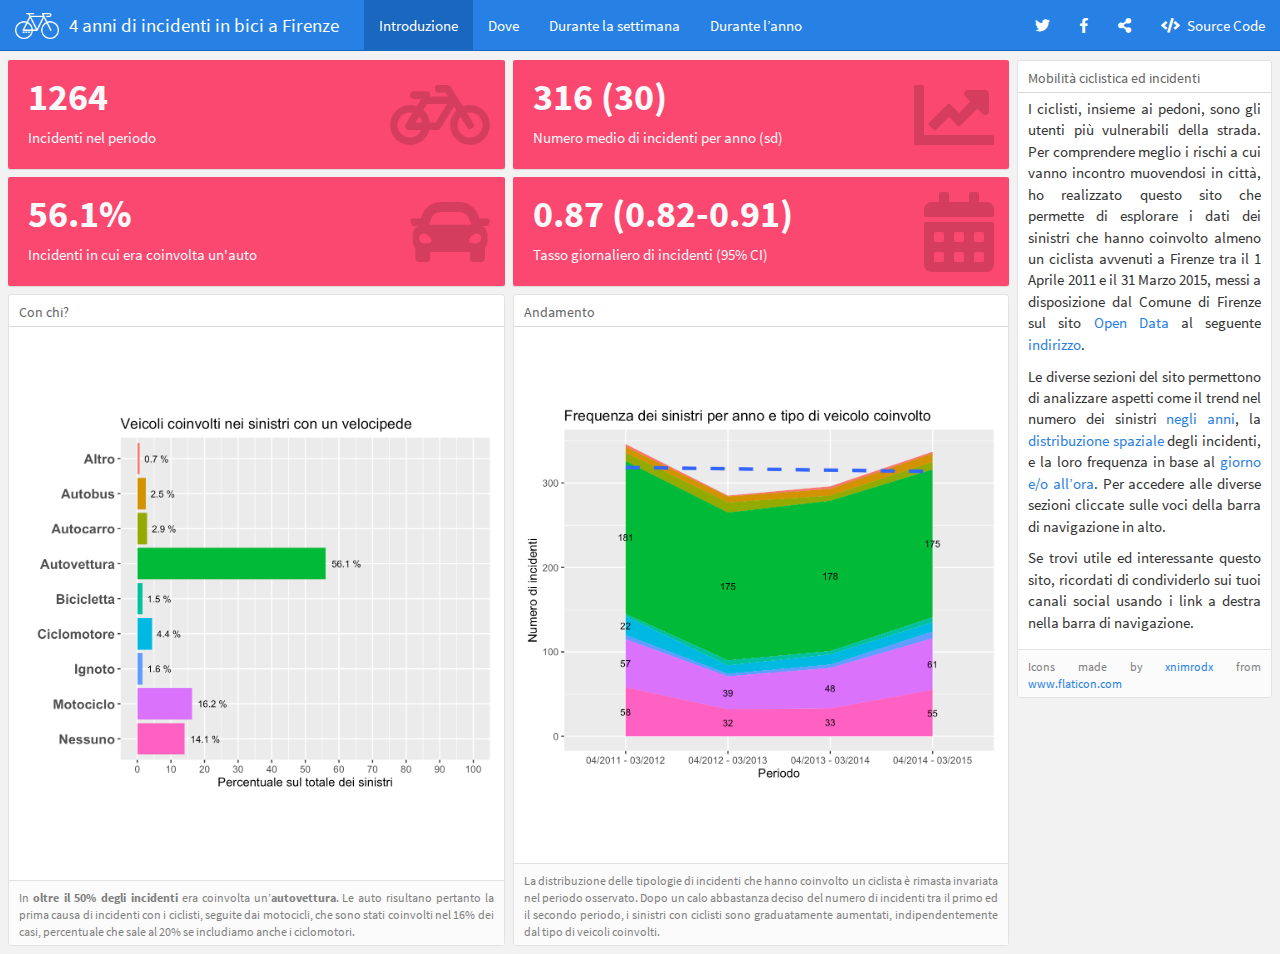
==== commit ae4f3da3: "added icon and finalized layout" ====
--- a/docs/index.html
+++ b/docs/index.html
@@ -822,7 +822,7 @@
 </button>
 
 <span class="navbar-logo pull-left">
-  
+  <img src="bicycle.png" class="navbar-logo"/>
 </span>
 <span class="navbar-brand">
   4 anni di incidenti in bici a Firenze
@@ -2639,66 +2639,69 @@
 
 <div id="introduzione" class="section level1">
 <h1>Introduzione</h1>
-<div id="column" class="section level2" data-width="300">
+<div id="column" class="section level2">
+<h2>Column</h2>
+<div id="incidenti-nel-periodo" class="section level3">
+<h3>Incidenti nel periodo</h3>
+<div class="knitr-options" data-fig-width="576" data-fig-height="460">
+
+</div>
+<span class="value-output" data-icon="fa-bicycle" data-color="bg-danger">1264</span>
+</div>
+<div id="autovetture-e-sinistri" class="section level3">
+<h3>Autovetture e sinistri</h3>
+<div class="knitr-options" data-fig-width="576" data-fig-height="460">
+
+</div>
+<span class="value-output" data-caption="Incidenti in cui era coinvolta un&#39;auto" data-icon="fa-car" data-color="bg-danger">56.1%</span>
+</div>
+<div id="con-chi" class="section level3" data-height="400">
+<h3>Con chi?</h3>
+<div class="knitr-options" data-fig-width="576" data-fig-height="460">
+
+</div>
+<p><img src="index_files/figure-html/unnamed-chunk-3-1.png" width="576" data-figure-id=fig1 /></p>
+<blockquote>
+<p>In <strong>oltre il 50% degli incidenti</strong> era coinvolta un’<strong>autovettura</strong>. Le auto risultano pertanto la prima causa di incidenti con i ciclisti, seguite dai motocicli, che sono stati coinvolti nel 16% dei casi, percentuale che sale al 20% se includiamo anche i ciclomotori.</p>
+</blockquote>
+</div>
+</div>
+<div id="column-1" class="section level2">
+<h2>Column</h2>
+<div id="numero-medio-di-incidenti-per-anno" class="section level3">
+<h3>Numero medio di incidenti per anno</h3>
+<div class="knitr-options" data-fig-width="576" data-fig-height="460">
+
+</div>
+<span class="value-output" data-caption="Numero medio di incidenti per anno (sd)" data-icon="fa-line-chart" data-color="bg-danger">316 (30)</span>
+</div>
+<div id="tasso-giornaliero-di-incidenti" class="section level3">
+<h3>Tasso giornaliero di incidenti</h3>
+<div class="knitr-options" data-fig-width="576" data-fig-height="460">
+
+</div>
+<span class="value-output" data-caption="Tasso giornaliero di incidenti (95% CI)" data-icon="fa-calendar" data-color="bg-danger">0.87 (0.82-0.91)</span>
+</div>
+<div id="andamento" class="section level3" data-height="300">
+<h3>Andamento</h3>
+<div class="knitr-options" data-fig-width="576" data-fig-height="460">
+
+</div>
+<p><img src="index_files/figure-html/unnamed-chunk-6-1.png" width="576" data-figure-id=fig2 /></p>
+<blockquote>
+<p>La distribuzione delle tipologie di incidenti che hanno coinvolto un ciclista è rimasta invariata nel periodo osservato. Dopo un calo abbastanza deciso del numero di incidenti tra il primo ed il secondo periodo, i sinistri con ciclisti sono graduatamente aumentati, indipendentemente dal tipo di veicoli coinvolti.</p>
+</blockquote>
+</div>
+</div>
+<div id="column-2" class="section level2" data-width="300">
 <h2>Column</h2>
 <div id="mobilità-ciclistica-ed-incidenti" class="section level3">
 <h3>Mobilità ciclistica ed incidenti</h3>
 <p>I ciclisti, insieme ai pedoni, sono gli utenti più vulnerabili della strada. Per comprendere meglio i rischi a cui vanno incontro muovendosi in città, ho realizzato questo sito che permette di esplorare i dati dei sinistri che hanno coinvolto almeno un ciclista avvenuti a Firenze tra il 1 Aprile 2011 e il 31 Marzo 2015, messi a disposizione dal Comune di Firenze sul sito <a href="https://opendata.comune.fi.it">Open Data</a> al seguente <a href="http://data.comune.fi.it/datastore/download.php?id=6743&amp;type=1">indirizzo</a>.</p>
 <p>Le diverse sezioni del sito permettono di analizzare aspetti come il trend nel numero dei sinistri <a href="#durante-lanno">negli anni</a>, la <a href="#dove">distribuzione spaziale</a> degli incidenti, e la loro frequenza in base al <a href="#durante-la-settimana">giorno e/o all’ora</a>. Per accedere alle diverse sezioni cliccate sulle voci della barra di navigazione in alto.</p>
 <p>Se trovi utile ed interessante questo sito, ricordati di condividerlo sui tuoi canali social usando i link a destra nella barra di navigazione.</p>
-</div>
-</div>
-<div id="column-1" class="section level2">
-<h2>Column</h2>
-<div id="incidenti-nel-periodo" class="section level3">
-<h3>Incidenti nel periodo</h3>
-<div class="knitr-options" data-fig-width="576" data-fig-height="460">
-
-</div>
-<span class="value-output" data-icon="fa-bicycle" data-color="bg-danger">1264</span>
-</div>
-<div id="autovetture-e-sinistri" class="section level3">
-<h3>Autovetture e sinistri</h3>
-<div class="knitr-options" data-fig-width="576" data-fig-height="460">
-
-</div>
-<span class="value-output" data-caption="Incidenti in cui era coinvolta un&#39;auto" data-icon="fa-car" data-color="bg-danger">56.1%</span>
-</div>
-<div id="con-chi" class="section level3" data-height="500">
-<h3>Con chi?</h3>
-<div class="knitr-options" data-fig-width="576" data-fig-height="460">
-
-</div>
-<p><img src="index_files/figure-html/unnamed-chunk-3-1.png" width="576" data-figure-id=fig1 /></p>
 <blockquote>
-<p>In <strong>oltre il 50% degli incidenti</strong> era coinvolta un’<strong>autovettura</strong>. Le auto risultano pertanto la prima causa di incidenti con i ciclisti, seguite dai motocicli, che sono stati coinvolti nel 16% dei casi, percentuale che sale al 20% se includiamo anche i ciclomotori.</p>
-</blockquote>
-</div>
-</div>
-<div id="column-2" class="section level2">
-<h2>Column</h2>
-<div id="numero-medio-di-incidenti-per-anno" class="section level3">
-<h3>Numero medio di incidenti per anno</h3>
-<div class="knitr-options" data-fig-width="576" data-fig-height="460">
-
-</div>
-<span class="value-output" data-caption="Numero medio di incidenti per anno (sd)" data-icon="fa-line-chart" data-color="bg-danger">316 (30)</span>
-</div>
-<div id="tasso-giornaliero-di-incidenti" class="section level3">
-<h3>Tasso giornaliero di incidenti</h3>
-<div class="knitr-options" data-fig-width="576" data-fig-height="460">
-
-</div>
-<span class="value-output" data-caption="Tasso giornaliero di incidenti (95% CI)" data-icon="fa-calendar" data-color="bg-danger">0.87 (0.82-0.91)</span>
-</div>
-<div id="andamento" class="section level3" data-height="500">
-<h3>Andamento</h3>
-<div class="knitr-options" data-fig-width="576" data-fig-height="460">
-
-</div>
-<p><img src="index_files/figure-html/unnamed-chunk-6-1.png" width="576" data-figure-id=fig2 /></p>
-<blockquote>
-<p>La distribuzione delle tipologie di incidenti che hanno coinvolto un ciclista è rimasta invariata nel periodo osservato. Dopo un calo abbastanza deciso del numero di incidenti tra il primo ed il secondo periodo, i sinistri con ciclisti sono graduatamente aumentati, indipendentemente dal tipo di veicoli coinvolti.</p>
+<p>Icons made by <a href="https://www.flaticon.com/authors/xnimrodx">xnimrodx</a> from <a href="https://www.flaticon.com/">www.flaticon.com</a></p>
 </blockquote>
 </div>
 </div>
@@ -2712,8 +2715,8 @@
 <div class="knitr-options" data-fig-width="576" data-fig-height="624">
 
 </div>
-<div id="htmlwidget-f2cf931a7649dc2c1901" style="width:576px;height:624px;" class="leaflet html-widget"></div>
-<script type="application/json" data-for="htmlwidget-f2cf931a7649dc2c1901">{"x":{"options":{"crs":{"crsClass":"L.CRS.EPSG3857","code":null,"proj4def":null,"projectedBounds":null,"options":{}}},"setView":[[43.783333,11.25],14,[]],"calls":[{"method":"addProviderTiles","args":["Esri.WorldStreetMap",null,null,{"errorTileUrl":"","noWrap":false,"detectRetina":false}]},{"method":"addPolylines","args":[[[[{"lng":[11.3321737740555,11.3317992960697,11.3310657453056,11.3300575940458,11.3285681377231,11.3278155198707,11.327418112243,11.3268416383763,11.3267314577057,11.3258896425631,11.325314430814,11.3248572723698,11.3246058930689,11.3244436540065,11.324232558202,11.3241712207291,11.324033903203,11.3238173456007,11.3236287030673,11.3235654139947,11.3233919911661,11.322598573309,11.3220835605949,11.3217258596794,11.3205180363467,11.3200339248566,11.3194433327122,11.3190418457823,11.3182495869098,11.3178284263512,11.3165465642396,11.3155271128623,11.3152468142499],"lat":[43.7700161153745,43.7699188238468,43.76971536417,43.7693792905903,43.7689058379685,43.7686416364357,43.7684818703831,43.7682175717612,43.7681638615147,43.7675597297909,43.7671472030158,43.7667719363813,43.7665782406268,43.7664147512725,43.7662483166295,43.7661391947162,43.7659729838543,43.7658497731092,43.7658329156391,43.7657962634658,43.7656807971778,43.7652244077483,43.7649520522486,43.7648092876743,43.7644044178275,43.7642538677731,43.7640571904749,43.7638894378362,43.7637082476508,43.7636467589034,43.7635416922105,43.7634537124352,43.7634662913195]}]],[[{"lng":[11.2527556163539,11.2528309499804,11.2527863393778,11.2527506368197,11.2527202617416,11.2527357261604,11.2526151766067,11.2525597111761,11.2522415105431,11.2522245782172],"lat":[43.7820930118524,43.7821314158964,43.7822313344709,43.7822514083051,43.7823162796248,43.7823397472238,43.782592171246,43.7827112333409,43.7833942578143,43.7834283614603]}]],[[{"lng":[11.2680670649269,11.2681071716285,11.2681820735041,11.268403554524,11.2684456168259,11.2684741487752,11.2684941429548,11.268546239242,11.2689538823903,11.2689782931223,11.2690431838658,11.2690568979871,11.2691451872083,11.269269190965,11.2694295739785,11.2696075888981,11.2696395045025,11.2697189637928,11.2698194336717,11.2699077723348,11.2700254078556,11.2701567126273,11.2703408296252,11.2704290556378,11.2705335720761,11.2705624674745,11.2705801627668,11.2706133392521,11.270649709304,11.2706504949797,11.2707031299304,11.2707225432099,11.2707975090741,11.2708146522056,11.2707775105418,11.2708179365232,11.270825417258,11.2708302527979,11.2708378406641,11.2708587781892,11.2708668837009,11.2708660549982,11.2708568902243,11.2708448728735,11.270827376723,11.270815628779,11.270796196945,11.2707860974095,11.2707614045451,11.2707510703576,11.270733339584,11.270695592827,11.2706598827264,11.2706061103365,11.2705733978099,11.2705571649527,11.2704838930468,11.2704481235195,11.2704048189776,11.2703332935126],"lat":[43.7663515015516,43.7663793028552,43.7664411349737,43.7666588929859,43.7667138653962,43.7667586210826,43.7668371838556,43.7669317655026,43.7676497340803,43.767687495711,43.767760231994,43.76778525196,43.7679364832295,43.7681542451001,43.7684335894859,43.7687514456113,43.7688075635772,43.7689503346305,43.7691309337139,43.7692833977385,43.7694901813748,43.7697207521344,43.7700421870877,43.770191568361,43.7703665348724,43.7704987092773,43.7705612948922,43.7706729357074,43.7707939747012,43.7707966456974,43.7709755557124,43.7710385186109,43.7711744221447,43.7715673385225,43.7716059215571,43.7724340021414,43.772541628474,43.7726094061799,43.772854835279,43.7732879896852,43.7734721161361,43.7735552266326,43.7736430279157,43.7737304744397,43.7738081576468,43.7738577539916,43.7739293047468,43.7739624137428,43.77402995541,43.7740568990481,43.7740983870004,43.7741809977592,43.774250485213,43.7743366232417,43.7743827917565,43.7744083490378,43.7745029478582,43.7745462545892,43.7745944450229,43.7746814903154]}]],[[{"lng":[11.2930397788938,11.2908898081054,11.2901534650289,11.2877181100388,11.286821323895,11.2865998817091,11.285336759665,11.2849286672158,11.2843275856022,11.2840711218829,11.2833135847837,11.282235979714,11.2821789961449,11.2820947601852],"lat":[43.7669745155935,43.7667331132757,43.7666404110842,43.7663553935202,43.766252572606,43.7662281686364,43.7660795192721,43.7660321431394,43.765963940591,43.7659373319232,43.7658493308694,43.7657254036822,43.7657118493047,43.7656643094418]}]],[[{"lng":[11.2709966030779,11.2709699683775,11.2709357170856,11.2708568833928,11.2707685919153,11.2706463821672,11.2703929756519,11.2703189128227,11.2700323228503,11.2692572627141,11.2690817435786,11.2689815219963,11.2689066299384,11.268827470785,11.2687619259579,11.2687092016812,11.2685465266945,11.2684744525695],"lat":[43.7661004787643,43.7661098342034,43.7661035706834,43.7660839589034,43.7660726570031,43.7660702591279,43.7660819161057,43.7660853235606,43.7661071223951,43.7661794231725,43.7662000885182,43.7662138886407,43.7662314811879,43.7662575621893,43.7663062026971,43.7663609107746,43.7663073465704,43.7662819357951]}]],[[{"lng":[11.2353033890136,11.2340572149653,11.2327936603986,11.2311327697424,11.2305641824913,11.2291325660741,11.2269986163473,11.2230038786487,11.2206083669663,11.22065430048],"lat":[43.7761740032529,43.7765852698731,43.7770022519776,43.7775388668434,43.7776549293542,43.7781949950781,43.7790662625722,43.7806688257114,43.781987006352,43.7820469233536]}]],[[{"lng":[11.2191359902687,11.2190463607197,11.2188145183593,11.2186143455708,11.2179382894821],"lat":[43.7805426694998,43.7805320630814,43.7804490257658,43.7804786968584,43.7795795345305]}]],[[{"lng":[11.2107830587081,11.2106800550137,11.2102091847498,11.2096119533269,11.2089989723475,11.2088638655975,11.2083823024494,11.2067225531733,11.2048444590133,11.2024058488603,11.201305709672,11.199996940493],"lat":[43.7870471609322,43.7871246473435,43.7874342108484,43.7878791907783,43.7883133592034,43.7883937668168,43.7886475734792,43.789402024127,43.7900606422914,43.7904966501548,43.79061787386,43.7905488403014]}]],[[{"lng":[11.2105485996299,11.2096054331952],"lat":[43.7865460891304,43.7854291103481]}]],[[{"lng":[11.2148454673482,11.2147630782617,11.2147070813708,11.2145204263886,11.2144272263011,11.2143929717902,11.2141866721435,11.2141589635651,11.2140370425017,11.2139727337005,11.2139177707347,11.2138916507533,11.2138582903146,11.2138264154563,11.2137952587114,11.2137780185696,11.2137568432039,11.2137399279233,11.2137163566336,11.2136608810873],"lat":[43.7805591881923,43.7804495799376,43.7804593536687,43.7802251957358,43.7801094655903,43.7800660840095,43.7798131128227,43.7797776587449,43.7796272491887,43.7795507249703,43.7794921407439,43.7794715051088,43.7794711449463,43.7794781414703,43.7794386404653,43.7794326829402,43.7794330932298,43.7794359374217,43.7794467138126,43.7793841977078]}]],[[{"lng":[11.2136608810873,11.213692155205,11.2136964573926,11.2136894908392,11.213678615224,11.2136247638624,11.2135608268331,11.213415757043,11.2128399087626,11.2127723455656,11.2127519572397],"lat":[43.7793841977078,43.7793701839222,43.7793517057387,43.7793365439555,43.7793247216393,43.779263684816,43.7791802052398,43.7790035565296,43.7782624963133,43.7781802632527,43.7781608011298]}]],[[{"lng":[11.2158578720029,11.2160408943687,11.2163331273122,11.2163771727905,11.2164881211171,11.2172936659962,11.2176117589469,11.2177996575931,11.2185444524683,11.2186870236307,11.2187791143098,11.2188538205633,11.2191341720454,11.2192797645932],"lat":[43.773819253281,43.7737330605166,43.7737678695948,43.7738260459633,43.7737984932913,43.7738874755665,43.7738905710349,43.7738816271941,43.7739585376384,43.7740087379565,43.7740281364257,43.7740112412115,43.7740424284992,43.7740176323215]}]],[[{"lng":[11.2239889330806,11.2237917844144,11.2234719120068,11.223175264713,11.2229811298334,11.2228813676516,11.222971403831],"lat":[43.7770017137088,43.7770307966054,43.7770249376646,43.7768957701312,43.7767597365043,43.7765782351672,43.7763076097181]}]],[[{"lng":[11.222971403831,11.2227008328761,11.2223645033647,11.2219051679982,11.2215627320334,11.221477387271],"lat":[43.7763076097181,43.7763944426597,43.7763194161803,43.7764129393846,43.7764357107026,43.7764489169674]}]],[[{"lng":[11.1917233012896,11.1913507125566,11.1913499673121],"lat":[43.7808222642318,43.7809578496992,43.7809581313934]}]],[[{"lng":[11.195761935148,11.196316890966,11.1976612385841],"lat":[43.7836343289728,43.785101648798,43.7884122179908]}]],[[{"lng":[11.2428579206003,11.2428628717203,11.242325102504,11.242050129633],"lat":[43.7821027481521,43.7820750096825,43.7815495193313,43.7811454067792]}]],[[{"lng":[11.2472501723957,11.2472508777231,11.247260396983,11.24728379749,11.2473007110358,11.2473160607925,11.2473472365161,11.2473611665839,11.2474171727023,11.2474697680329,11.2476770218645,11.2483645757396],"lat":[43.8123877803401,43.8123598156043,43.8123329478683,43.81230199597,43.8122851475503,43.8122734113727,43.8122626342536,43.8122598185932,43.8122561761388,43.8122551414959,43.8122612280795,43.8121625771479]}]],[[{"lng":[11.2466263856162,11.2465586632568,11.2465004515219,11.2464297269356,11.2462780333035,11.2461843682254,11.2460474289331,11.2459668969383,11.2458835774267,11.2458262363376],"lat":[43.7833222647084,43.7832903559024,43.7832754357936,43.7832816459178,43.7832573175904,43.7832218508869,43.7831636639903,43.7830759003064,43.7829498990945,43.7828541156968]}]],[[{"lng":[11.2907097605485,11.2910607821693],"lat":[43.7792473337698,43.779090704237]}]],[[{"lng":[11.1946213963303,11.1940152751218,11.193698183313,11.193627494595,11.1933879956532,11.1932875539096,11.1928036872475,11.1924148231685,11.1918733305323,11.1916611811977,11.1911933997034,11.1909958242405,11.190862543397,11.1906380466494,11.1905236966337,11.1903338354456,11.1900779188469,11.1897399556253,11.1892682841187,11.1890225367573,11.1886991486149,11.1883742001106,11.1877550583906,11.1872731722971,11.1870338181461,11.1867756298234,11.1860385900169,11.1849392252653,11.1838203696827,11.1827786852627,11.1819104503181,11.1808617212041,11.1801104953304,11.1796876160769,11.1794031742531,11.1788909255555,11.1785746914659,11.1781973782948,11.1773389489956,11.1771765271084,11.1770757995115,11.1766754942651,11.1765578769459,11.1762800619767,11.1757204577211,11.1755743115435,11.1754518690865,11.1752749458692,11.1750464801071,11.1734390660075,11.172955686905,11.1702131692222,11.1697414329146,11.1693711782023,11.1688174021602,11.168615101992,11.1680353004392,11.1677171384488,11.1672426106947,11.166957703585,11.1667905050189,11.1665919884167,11.1664619329497,11.1658841758443,11.1658010518079,11.1656304918219,11.1654890276693,11.1653811570851,11.1652865868384,11.165252861998,11.1650231366958,11.1646176570382,11.1644133745142,11.1642164229964,11.1638550814235,11.1636179791186,11.163489440594,11.1633139703235,11.1631591229867,11.162805292207,11.1624963133066,11.1620168366108,11.1615373141188,11.1613130215451,11.1609903814822,11.1602425317255,11.1600453024154,11.1596069000578,11.1586584673183,11.1582935283448,11.1581157953447,11.1576653755161,11.1571201124897,11.1570188727694,11.1568814900029,11.1565737839658,11.1562434561803,11.1560132438249,11.1557499675801,11.1554040392046,11.1551840046713,11.1548816654643,11.1547025595767,11.1544723196605,11.1543682062179,11.1541780734346,11.1540978941082,11.1539784445729,11.1537131395175,11.1535629868745,11.1530131821424,11.1525555351576,11.1520958103972,11.1516144675204,11.1507566618639,11.1504622218178,11.1502260115758,11.1499672004405],"lat":[43.7910827232304,43.7910878475542,43.7910756899851,43.791061407432,43.7910555795563,43.7910640234918,43.7910667953375,43.7910599209297,43.7910611872219,43.7910652569519,43.7910651060376,43.7910741088857,43.7910701480297,43.7910809692709,43.7911027107374,43.7911259006219,43.7911138629896,43.7910721186351,43.7910146891457,43.7909855126243,43.7909486988933,43.7909184307795,43.7908625167292,43.7908209143513,43.7908189796339,43.7907939456807,43.7907611306054,43.790659649656,43.7905663500896,43.7904676559826,43.7903890984553,43.7902944315385,43.7902175369766,43.7901161276587,43.7900616019879,43.7900257572101,43.7899874746418,43.7899516602388,43.7898950373953,43.7898811899604,43.789881805635,43.7898568502201,43.7898382381503,43.7898174635895,43.7897655630981,43.7897540099274,43.7897511283771,43.7897560698085,43.789783435548,43.7896529140025,43.7895623740239,43.7893111879648,43.7892510724459,43.7892111846256,43.7891708692143,43.7891486434214,43.7891348838979,43.789092698528,43.7890547811734,43.7890367258119,43.7890398967584,43.7890228085864,43.789008332133,43.7889515137152,43.7889413598067,43.7889511094257,43.7889694304753,43.7889714748972,43.7889432912714,43.7889061341601,43.7888218634637,43.7887031259343,43.7886757163787,43.7886520786676,43.7885598708648,43.7884705240765,43.7884481951593,43.7884215417458,43.7884179568565,43.7883842534189,43.7883470926083,43.788271451831,43.7881945071118,43.7881609538991,43.7880940724298,43.7879596377983,43.7879281777839,43.7878439299884,43.7876846038839,43.7876419731709,43.787602321183,43.7875339336029,43.7874295386372,43.7874158101654,43.7873975509362,43.7873955398108,43.7874148066378,43.7874165444825,43.7873993566334,43.787385030198,43.787369630879,43.7873166852889,43.7872887834942,43.7872396900793,43.7871960375364,43.7870614725245,43.7870330082793,43.7870131037601,43.7869894327962,43.7869661973098,43.7868853275459,43.7868157522657,43.7867383948336,43.7866601389559,43.7865185894935,43.786485032559,43.7864699290177,43.786426577148]}]],[[{"lng":[11.2569042152898,11.2568378240358,11.2566420488513,11.2565780995548,11.2538156213567,11.2536684210094,11.2529532127553,11.2529104991532],"lat":[43.7826755989994,43.7826613220218,43.7826188774996,43.7825813486398,43.7819119379984,43.7818772057791,43.7817108161799,43.7817219187001]}]],[[{"lng":[11.2139406121043,11.2099485752392,11.2040601600679,11.1994340255326,11.1989585861897,11.1973275019811,11.1968958791314,11.1966959007921],"lat":[43.7811518466411,43.7829317906123,43.7856617489563,43.7878051772692,43.7880169930424,43.7887513533028,43.7889417828769,43.7887708632683]}]],[[{"lng":[11.2344780172621,11.2337153691093,11.2330786955918,11.2321907837659,11.2310689067925,11.2302820875315,11.2298250774286],"lat":[43.775668004692,43.7758887123815,43.776057213653,43.7762834034057,43.7766059528711,43.7768255637406,43.7769464428171]}]],[[{"lng":[11.250590368544,11.2505006538422,11.2504406876553,11.2503214341116,11.2502264809684,11.2500013073687,11.2496936794556,11.24958751147,11.2493094594495,11.2490418823285,11.2486446601971,11.2485443718268,11.2483837397163,11.2481896147568,11.2479779431832,11.2478178506093,11.247795692745,11.2477661201669],"lat":[43.7694621802738,43.7695228710702,43.7695593194285,43.7696148432359,43.7696606958592,43.7697643766474,43.7699034487043,43.7699533174501,43.7700801404374,43.7702030156426,43.7703839855948,43.7704294682426,43.7705025470695,43.7705904479584,43.7706865987332,43.770756273669,43.7707644291087,43.7707644319899]}]],[[{"lng":[11.3042995567991,11.3041584890895,11.303857124728],"lat":[43.7640328215881,43.7640618007848,43.7641404976605]}]],[[{"lng":[11.199996940493,11.1985760027077],"lat":[43.7905488403014,43.7904738733072]}]],[[{"lng":[11.2107676522405,11.210728817214,11.2107352020065,11.2107778602477,11.2105485996299],"lat":[43.7870330797437,43.7869667262811,43.7868707392348,43.786814844631,43.7865460891304]}]],[[{"lng":[11.2096054331952,11.2095689536673,11.2094092900544,11.209341400722,11.2091438369125,11.2091030212223],"lat":[43.7854291103481,43.7853897885937,43.7852248793997,43.7851877594612,43.7851049544526,43.7850941526773]}]],[[{"lng":[11.2820397813689,11.2818334023994],"lat":[43.763929732804,43.764206321733]}]],[[{"lng":[11.2703332935126,11.2702335972812,11.2701748578452,11.2700196153156,11.2698235643336,11.2694264076954,11.2688561008627,11.2686446481232,11.2684677841088,11.2682295466795,11.2681104565878,11.267969401844,11.2678927429909,11.2676999260648,11.267626849411,11.2675361569901,11.2674702640724,11.2673476469508,11.2672637635342,11.2671871021237,11.2671546853315],"lat":[43.7746814903154,43.7747772695027,43.7748412559637,43.7750069821091,43.7752153250863,43.7756377987573,43.7762433261911,43.7764853187916,43.7765577334388,43.7766833112724,43.7767658938148,43.7768759989158,43.7769400283847,43.7771261704747,43.7772088809013,43.7773200692575,43.7774026370071,43.7775821759087,43.7777213572732,43.7778614378528,43.7779548006149]}]],[[{"lng":[11.2515169764917,11.2514085536875,11.2511945408311,11.2510578430097,11.250611222533,11.2503322767208,11.2499575712154,11.2493813514491,11.2484391678536,11.247929601121],"lat":[43.7832629248932,43.7833141181885,43.7833842588856,43.7834106437617,43.7834451462406,43.7834570673951,43.7834580204875,43.7834661541414,43.7834718476251,43.7834834808227]}]],[[{"lng":[11.2091030212223,11.2080821739181,11.2067251066038,11.2040646667676,11.2028188221424,11.2013357150356,11.1986478566913,11.1983918033179,11.1983470588297,11.1983458779814,11.198389475659,11.1984571294493,11.1985760027077],"lat":[43.7850941526773,43.7855070892743,43.7861213875147,43.7873810130095,43.787998089886,43.7887741210462,43.7900262731751,43.790182378736,43.7902601555494,43.7903278107618,43.7904184741447,43.7904662389954,43.7904738733072]}]],[[{"lng":[11.221477387271,11.2213549908034,11.2211009234625,11.2207435199251,11.2192173793198,11.2172298786292],"lat":[43.7764489169674,43.7764563953113,43.7765180029118,43.7766343504946,43.777164250162,43.777885681347]}]],[[{"lng":[11.2449880965493,11.244956920655,11.2449433711261,11.2449332800247,11.2449318124628,11.2450795877726,11.245343770528,11.2454204564899,11.2454500300128,11.2455064237051,11.2455516343211,11.2455804466389,11.2456162710903,11.2456574034795,11.2457073962507,11.245780228494,11.2458351485338,11.2459057519078,11.2459585381714,11.2460199944123,11.2461040045721,11.2465621004942,11.2469363762485,11.2470536009294,11.2471042055788,11.2471389352917,11.2471907214708,11.2472128929906,11.2472245939324,11.2472322650246,11.2472379359628,11.2472501723957],"lat":[43.8117169720705,43.8117277485494,43.8117407194082,43.8117523519371,43.8117600039016,43.8120048440368,43.8124532134437,43.812580025455,43.8126200987841,43.8126736217449,43.812709576589,43.8127293380094,43.8127489615938,43.8127697512045,43.812792908278,43.8128168858423,43.8128310525064,43.8128423691952,43.8128464129782,43.8128477455496,43.8128422828246,43.8128002433764,43.8127687441364,43.8127600858246,43.8127527377481,43.8127431620547,43.812720544449,43.8127035926209,43.8126881162143,43.8126587449934,43.8125760521348,43.8123877803401]}]],[[{"lng":[11.2299922318361,11.2301548128701],"lat":[43.7951364693605,43.7950875929432]}]],[[{"lng":[11.2910607821693,11.2910589407403,11.2910683932787,11.291409663523],"lat":[43.779090704237,43.7791100632964,43.7791323128432,43.7792158464109]}]],[[{"lng":[11.291409663523,11.2915312973056,11.2917385413267],"lat":[43.7792158464109,43.7792021868386,43.7791688220757]}]],[[{"lng":[11.2917385413267,11.291978934219],"lat":[43.7791688220757,43.7791301191878]}]],[[{"lng":[11.291978934219,11.2924025316396,11.29254864145,11.2932343461268],"lat":[43.7791301191878,43.7790619201019,43.7790359271027,43.7789085214563]}]],[[{"lng":[11.2932343461268,11.2933421744574,11.2933821727121,11.293682043849,11.2937179186055],"lat":[43.7789085214563,43.7788884862698,43.7788784720261,43.778823987945,43.7788193566513]}]],[[{"lng":[11.2952664589764,11.2953595148847,11.295380124708],"lat":[43.7785209506025,43.7784829865659,43.7784820448995]}]],[[{"lng":[11.2715816481452,11.2716593015412,11.2734297606533,11.2741518037068,11.2742336086817,11.2743142989027],"lat":[43.7658041961895,43.7657064897108,43.7656023030439,43.7655634648595,43.7655583405209,43.765651115999]}]],[[{"lng":[11.2743142989027,11.2748680475419,11.2753201807182,11.2758397920217,11.2759761553979],"lat":[43.765651115999,43.7656261094756,43.7655926368104,43.765557818254,43.7655418552115]}]],[[{"lng":[11.2992882395718,11.299384498535,11.2994746881209,11.2995870500634,11.2997057085414,11.2996034110958,11.2996991092674],"lat":[43.7622044524709,43.7618214935488,43.7617755302685,43.7613647606055,43.7609273373771,43.7608365534313,43.7604685609973]}]],[[{"lng":[11.299279542622,11.2993162168238,11.2992882395718],"lat":[43.7624520793754,43.7623052622067,43.7622044524709]}]],[[{"lng":[11.2998251984814,11.3000133423688],"lat":[43.7604187452519,43.760469432001]}]],[[{"lng":[11.2996991092674,11.2997188988572,11.2998251984814],"lat":[43.7604685609973,43.7603850397419,43.7604187452519]}]],[[{"lng":[11.3037966688243,11.3038548703867,11.3041439709196,11.3043586898659,11.3045181876512,11.304615750071,11.3047224844185,11.3048389689603,11.3050079540496],"lat":[43.7617165244462,43.7616512386022,43.7616139804649,43.7615819933537,43.7615574058602,43.7615460095806,43.7615476280687,43.7615547065929,43.7615739256894]}]],[[{"lng":[11.2269405601907,11.2268805420644,11.2266567187872],"lat":[43.7747056610431,43.7747134519424,43.7746900062854]}]],[[{"lng":[11.2447659057161,11.2447921119789,11.2448104032037,11.2448310208654,11.2448681940164,11.2449098864397,11.2449665214395],"lat":[43.8115604770923,43.8116027550535,43.8116309236378,43.8116554811849,43.8116618823141,43.8116574968618,43.8116425782753]}]],[[{"lng":[11.295380124708,11.2956090989307,11.2956643304886,11.2959677510545,11.2961236829161,11.2964541465631,11.2966086431136,11.296688815936,11.2970116876196,11.2971373403498,11.2973099534141,11.2976089027031,11.2977148938208,11.2984964848619,11.2989781554742,11.2993069409511,11.2994061349424,11.2995384749677,11.2996757241369,11.2999188316269,11.3002632774385,11.3006677048764,11.3009418019379,11.3013845211206,11.3015745849375,11.3016461156603,11.3017471383774,11.3018329932092,11.3019120133239,11.3019806871848,11.3020374236587,11.3020379899425],"lat":[43.7784820448995,43.7784715813671,43.778512658679,43.7784805597821,43.7784624480484,43.778434492413,43.7784204414763,43.7784171020909,43.7783985133071,43.7783994433533,43.7784017338618,43.7784227962739,43.778429306127,43.7784723423456,43.7784897258887,43.7784802283592,43.778475351824,43.7784640477089,43.778447031026,43.7783895684869,43.7782978844151,43.7782005311845,43.7781351307818,43.7780247826497,43.7779671840114,43.7779413015415,43.7778928278324,43.7778446605297,43.7777941855545,43.7777378093029,43.7776780082684,43.7776771577442]}]],[[{"lng":[11.3008151118452,11.3009068205001,11.3010843817502,11.3011303015803,11.3012570303449,11.3022448442157,11.3024868736934,11.3027454039879,11.3027961854939,11.3028045700006],"lat":[43.7605804319322,43.7605399839158,43.7605652340543,43.7605768518254,43.7606020234769,43.7607421228809,43.7612152482285,43.7617425622794,43.7618547554953,43.7619233057753]}]],[[{"lng":[11.2444207218554,11.2444983018866,11.2448701451316,11.2451171670028,11.2453392999799,11.2453886946999,11.2454236209548,11.2454249975773,11.2454294018707,11.2454076647921,11.245377219087,11.2453630483971,11.2452842225084],"lat":[43.8109208172294,43.8108635543446,43.8107442001644,43.8106612016275,43.810576799205,43.810549882599,43.8105096174775,43.8104977168157,43.810453214973,43.8104079061219,43.8103733239396,43.8103678853224,43.8103386511754]}]],[[{"lng":[11.229740005726,11.2296981938404,11.2292035985158,11.2289903812154,11.2289484137285],"lat":[43.7769704747049,43.7767998769447,43.7761601188967,43.7759176677841,43.7758568330999]}]],[[{"lng":[11.2289484137285,11.2288580466724,11.2287276760234,11.2286288726917,11.228450890004,11.2283433679078,11.2283346484567,11.2283656067921,11.2283985484752,11.228255468686,11.2281718181693],"lat":[43.7758568330999,43.7757147398185,43.7757172830055,43.7756534477237,43.7754431895773,43.7752973195241,43.7752152859083,43.7751324784381,43.7751030647104,43.7750688638933,43.7751074866074]}]],[[{"lng":[11.2300702519287,11.2298964352282,11.2297673030202,11.2295539276725,11.22939907,11.2292200144394,11.2289930183656,11.2290492138472,11.2290472402285,11.2289617529095,11.228882177094,11.2287991605751,11.2287157503669,11.2286100388268,11.2284877143274],"lat":[43.776881594207,43.7767918970804,43.7766752223066,43.7764286653095,43.7762302875552,43.775991280332,43.7756833354818,43.7756025807349,43.7755104443138,43.7753833644974,43.7752704738815,43.7751615514968,43.7750903510404,43.7750468964195,43.7750602242069]}]],[[{"lng":[11.2997453346056,11.2997188988572],"lat":[43.7602783144098,43.7603850397419]}]],[[{"lng":[11.2321842462946,11.232030237082,11.232197298459],"lat":[43.801303902814,43.8011695790041,43.8010654604013]}]],[[{"lng":[11.2289484137285,11.2287903100152,11.2284374780039],"lat":[43.7758568330999,43.7758763584856,43.7759983257065]}]],[[{"lng":[11.2147956249542,11.2147645651733,11.2148043967599,11.2148442270952,11.2148454673482],"lat":[43.7806968294345,43.7806696812741,43.7806372649383,43.7806048495132,43.7805591881923]}]],[[{"lng":[11.2177462176771,11.2172854197901],"lat":[43.7796563983664,43.7798478495367]}]],[[{"lng":[11.2147956249542,11.2139406121043],"lat":[43.7806968294345,43.7811518466411]}]],[[{"lng":[11.2303965099608,11.2301424382212],"lat":[43.7963053382328,43.7963843190828]}]],[[{"lng":[11.2301424382212,11.2299406351892],"lat":[43.7963843190828,43.7964470509111]}]],[[{"lng":[11.2262786897904,11.2259811433628,11.22490523309],"lat":[43.7976009727312,43.7977664530518,43.7983647752155]}]],[[{"lng":[11.2279364417646,11.2277676431904],"lat":[43.7970700408406,43.7971225087297]}]],[[{"lng":[11.2277676431904,11.2271893493035,11.2268021871676],"lat":[43.7971225087297,43.7972964318441,43.7974130443219]}]],[[{"lng":[11.2267971554695,11.2265786947201,11.2264809927689,11.2264144244594,11.2263613325484,11.2262786897904],"lat":[43.7976250410421,43.7977664091438,43.7976841776455,43.7976293839373,43.7975899079005,43.7976009727312]}]],[[{"lng":[11.22490523309,11.2247557540179],"lat":[43.7983647752155,43.7984479006137]}]],[[{"lng":[11.2224833687013,11.2225769883138],"lat":[43.7997115146505,43.8001197587319]}]],[[{"lng":[11.2229783095087,11.2227573545954],"lat":[43.7994362990865,43.7995591632668]}]],[[{"lng":[11.2227573545954,11.2224833687013],"lat":[43.7995591632668,43.7997115146505]}]],[[{"lng":[11.2684744525695,11.2682644787946,11.2682232293154,11.2681757293375,11.2680670649269],"lat":[43.7662819357951,43.7662925465228,43.7662987341643,43.7663124754778,43.7663515015516]}]],[[{"lng":[11.3010866228953,11.3009922068364,11.3009541898977,11.300435501848,11.3002299027278,11.2999764016549,11.2998693469609,11.2997682924887,11.299706220414,11.299631931282,11.2995117217617,11.2993469952592,11.2992993422686],"lat":[43.7756045060595,43.7754929768555,43.7754683548024,43.7748286653857,43.7745688413589,43.7742484216065,43.7741093029367,43.774009877206,43.7739304708225,43.773840312688,43.7736960852377,43.7734904286286,43.7734351732863]}]],[[{"lng":[11.1900791474771,11.1903479322679,11.190583436618,11.1908679314267,11.1926011448264,11.194128623932],"lat":[43.8081908837018,43.808429013492,43.8089424560635,43.809313696915,43.811367972808,43.8131279538983]}]],[[{"lng":[11.306034129223,11.3060501354504,11.3062059163919,11.3062410273026,11.3063262233477,11.3062955478818,11.306360029443],"lat":[43.7543789156759,43.7544113586808,43.754888500624,43.7550128454987,43.7552811583555,43.7553148776643,43.7554885912685]}]],[[{"lng":[11.303116798844,11.3032067525411,11.3032747318615,11.3033805558536,11.3034519074468,11.3035498121517],"lat":[43.762202121644,43.7622254268519,43.7622811325174,43.7623809876829,43.762626558045,43.7629887342742]}]],[[{"lng":[11.2899609943163,11.2870496313902,11.2869366675114,11.2836490636766,11.2836307143548,11.2834473206333,11.2834247615372,11.2833072068381],"lat":[43.7632025513661,43.7634001627494,43.7633740551614,43.7636014512491,43.7636216101676,43.7636345121956,43.7636158308484,43.7636224271087]}]],[[{"lng":[11.1736219974871,11.1795830702154],"lat":[43.7900355973882,43.790568013126]}]],[[{"lng":[11.1890635893078,11.1868960685932,11.1853481464312],"lat":[43.7915659906784,43.791245374919,43.7910826164834]}]],[[{"lng":[11.1917233012896,11.1917684658886,11.1919129927171,11.1922374323056,11.1923908873383],"lat":[43.7808222642318,43.7809346920615,43.7814570244592,43.7814104079094,43.7821405935414]}]],[[{"lng":[11.1923908873383,11.1924297793772,11.1938743005031,11.1947891964865,11.194962590488],"lat":[43.7821405935414,43.7823256502663,43.7821121157411,43.7819753865527,43.7826001619264]}]],[[{"lng":[11.2593179777846,11.259292467942,11.258589076579],"lat":[43.7792747899837,43.7792430533371,43.7783313662948]}]],[[{"lng":[11.2247557540179,11.2229783095087],"lat":[43.7984479006137,43.7994362990865]}]],[[{"lng":[11.3047567836552,11.3048530008711,11.3049248221497,11.304966613142,11.3049893012247,11.3048910600915,11.304953801615,11.3049584130928],"lat":[43.7512905116052,43.7516980859273,43.7519886570023,43.7521389774338,43.752260823733,43.7522696770451,43.752521266449,43.7525232964185]}]],[[{"lng":[11.3049584130928,11.3050164749957,11.3050819549079,11.3051675734496,11.3051960332815],"lat":[43.7525232964185,43.7525488606552,43.7528223819371,43.7532253592066,43.7532652435791]}]],[[{"lng":[11.3051960332815,11.3052226737081,11.3053940639036,11.3054193527109],"lat":[43.7532652435791,43.7533025779764,43.7539889738185,43.7541056914018]}]],[[{"lng":[11.2623628890181,11.2622896359529,11.2608565042024,11.2608443141834],"lat":[43.7831335796827,43.7830417813635,43.7811861875059,43.7811707070324]}]],[[{"lng":[11.3054193527109,11.3054194101355,11.3053751853034,11.3054242212657,11.3054586940805,11.3055556867921],"lat":[43.7541056914018,43.7541059576441,43.7541391434082,43.7543793280147,43.7544377235161,43.7544269987883]}]],[[{"lng":[11.2608443141834,11.2608165617192,11.2602689256427,11.2602244983243],"lat":[43.7811707070324,43.7811354641847,43.7804509850034,43.7803953182049]}]],[[{"lng":[11.3055556867921,11.3056031138631,11.3056441549486,11.3056573087361,11.305674144978,11.3056943759452,11.3058557222379,11.3059128348884,11.3059735600988,11.3059976379242,11.3060336887409,11.306034129223],"lat":[43.7544269987883,43.7544217543079,43.7543796995328,43.7543519503096,43.7543213780334,43.7543051660944,43.7542938410601,43.7542918249683,43.7542933471987,43.7543279042609,43.7543780224259,43.7543789156759]}]],[[{"lng":[11.2988606729903,11.2991407163233,11.2992697046388,11.2992850029984,11.2992714933354,11.2992449334544,11.2992849555054,11.2994383459825,11.2996304020822,11.2997211094079,11.2998427048064,11.2998598315032,11.2998476131096,11.2997726986588,11.2997453346056],"lat":[43.7570217218339,43.7575587773435,43.7578256559561,43.7578880378318,43.7579734566258,43.7584259210815,43.7585944731295,43.7589591063632,43.7594230770683,43.7597123247278,43.7600110856626,43.760087466025,43.7601391744715,43.7601678402785,43.7602783144098]}]],[[{"lng":[11.3000133423688,11.3007661609415,11.3008081195373,11.3008151118452],"lat":[43.760469432001,43.7605792460805,43.7605835159526,43.7605804319322]}]],[[{"lng":[11.2906652030608,11.2901148693911],"lat":[43.7595852971497,43.7582342154244]}]],[[{"lng":[11.2709391073099,11.2712686252941,11.2717923182293,11.2721423003421,11.2722293918706,11.2723848527278,11.2724896326428,11.2725203853497,11.2725446743583,11.2725433850132,11.2725665156077,11.2725527469962,11.2724670508898,11.2723515105541,11.2722501326807,11.2720267037305,11.2722461761352,11.2722596625967,11.2722669074546,11.2722223300355,11.2720786837263,11.2719498554495,11.2718738118058,11.2718014346013,11.2717402874976,11.2715703250235,11.2715344498393],"lat":[43.7634951702743,43.7633761389501,43.7630863058167,43.7628095874195,43.7627297671431,43.7624895708176,43.7622560625678,43.7621887204111,43.7621058904173,43.7620718409021,43.7619066861621,43.7616982513467,43.7613492689605,43.7609881024309,43.7606905440312,43.7600149100519,43.7599651124988,43.7599591649379,43.7599572678911,43.7598219743899,43.7594053301756,43.7589948933515,43.7587638925893,43.758481598505,43.7582885100772,43.7580357983416,43.7579959899771]}]],[[{"lng":[11.2715344498393,11.2713947020594,11.2706975798051,11.2701681976359,11.2699391390448,11.2696901979172,11.2695887427631],"lat":[43.7579959899771,43.7578409214968,43.7571734960541,43.7566702076438,43.7565154127882,43.7563984107892,43.7563775080003]}]],[[{"lng":[11.2688011611187,11.2686844043227,11.2684376262815,11.2682950725344,11.2681629705422,11.2680816153693,11.2680639865741,11.2680862240227,11.2681655234336,11.2682757015223,11.2692020155707,11.2698731336213,11.2700475619269,11.2701498637048,11.2701807602306,11.2700131521112,11.2698400305178,11.2696144569549,11.2693089446087,11.2690007494752,11.2686336974166,11.2681271003823,11.2677422522182,11.267583627981],"lat":[43.7563999881406,43.7564362728211,43.7565701662839,43.7566857515524,43.7568491551257,43.7570595771418,43.7572791744305,43.7574102799523,43.7576028965878,43.7577740194393,43.7589583508301,43.7597927747542,43.7600628452177,43.760330172753,43.7606470871955,43.7609050191439,43.7610504476451,43.7611802129268,43.7612530992549,43.7612550444333,43.7612248700909,43.7611832214695,43.7612253599185,43.7612492169465]}]],[[{"lng":[11.2716415659691,11.2716374190306,11.2718487411873,11.2718174619312,11.2718372107341,11.2717711275497,11.2716459763806,11.2714286567289],"lat":[43.7639375573409,43.763888457842,43.7636999772302,43.7636305212586,43.7634899727003,43.7634471637485,43.7634522478194,43.7632930532904]}]],[[{"lng":[11.2704307037219,11.2703896717899,11.2703835417713,11.2706222738138,11.2707221265713,11.2707313898392,11.2709418843919],"lat":[43.7639877123432,43.7639444047749,43.7638770443321,43.7637503131048,43.7636445095649,43.7636053929749,43.763489604097]}]],[[{"lng":[11.2659399134232,11.2660650993179,11.266218798269,11.2663869485786,11.2664500299839,11.2663200187978,11.2665441204185,11.2671304410208,11.2675861066559],"lat":[43.7621424438528,43.7620572395976,43.7619714696534,43.7618905834923,43.7618608967278,43.761723883363,43.7616134507755,43.7613665789251,43.7612489642757]}]],[[{"lng":[11.303857124728,11.3031990529431,11.3028982663301,11.3021077421481,11.3018492388695,11.3004866970633,11.2987924085927,11.2978917476628,11.2968167413457,11.2963074584952],"lat":[43.7641404976605,43.7642348510721,43.7642691263661,43.7644850968251,43.7645605181584,43.7649708179093,43.7655017056356,43.7658019980473,43.7660845926135,43.7662097660131]}]],[[{"lng":[11.2940039389501,11.2939741294245,11.2937913568744,11.293555478258,11.2934258164171,11.293244001836,11.2930397788938],"lat":[43.7670571267599,43.7670570896495,43.7670512588938,43.7670278470305,43.767014265385,43.7669953974271,43.7669745155935]}]],[[{"lng":[11.2766694493795,11.2755542513585,11.2755369524914],"lat":[43.7766950846823,43.7761601762646,43.7761524789895]}]],[[{"lng":[11.2755369524914,11.2753696783559,11.2738459122794,11.273505736227,11.2732384587039,11.2730948911298,11.2729340863044,11.272770258759],"lat":[43.7761524789895,43.7760780554853,43.7753117044547,43.7751000809848,43.7749048345596,43.774768408703,43.7746234140366,43.7748169865977]}]],[[{"lng":[11.2835460334641,11.2836887444807,11.284120359962,11.2842999349214,11.284423501828],"lat":[43.7720717707935,43.7721913184036,43.7725527680034,43.7727157043117,43.7726425652515]}]],[[{"lng":[11.284423501828,11.2844306782015,11.2847837885777,11.2852125594358,11.2859350283993,11.2864612578382,11.2866264882856,11.286776190234,11.2868945999381],"lat":[43.7726425652515,43.7726383180205,43.7729135121705,43.7732657283795,43.7738636700288,43.7743096869001,43.7744428235684,43.7745159490748,43.7745495159732]}]],[[{"lng":[11.2862390313471,11.2858931043239,11.2857446598983],"lat":[43.7771213245919,43.7772869236126,43.7773593852013]}]],[[{"lng":[11.2857446598983,11.2856664527814,11.2855291212502,11.2850981265483,11.2848076147004,11.2834480640708,11.283407686541,11.2833242045371,11.2832586328909],"lat":[43.7773593852013,43.7773975611436,43.7774633969293,43.7776744948645,43.7778143742087,43.778454789864,43.778460851226,43.7784394017071,43.7784312550133]}]],[[{"lng":[11.2363691330448,11.2363514594034,11.2368516815151],"lat":[43.7749611708122,43.7749661408914,43.7755612954526]}]],[[{"lng":[11.2368516815151,11.2368697091804,11.2367301744103,11.2367240782469,11.2364247252697,11.2362600906988,11.2361552862323,11.2355319404939,11.2353033890136],"lat":[43.7755612954526,43.775582743314,43.7756444427598,43.7757191821973,43.7758145836062,43.7758451052612,43.7758231327849,43.7760491481271,43.7761740032529]}]],[[{"lng":[11.2394311368393,11.2392143098664,11.2389803766288,11.238679760282,11.2382926024045,11.2380349467751,11.2379001170247,11.2376722104912,11.2373180291179,11.2371357757255,11.2369368414242,11.2365747327785,11.2363691330448],"lat":[43.77401014735,43.7740796257371,43.7741515331268,43.7742455723864,43.7743669767532,43.7744480649218,43.7744889676398,43.7745612386854,43.7746708539976,43.7747306057039,43.7747911680934,43.7749033573169,43.7749611708122]}]],[[{"lng":[11.2410480211484,11.241047039066,11.2408997597697,11.2407444786317,11.2405149757811,11.2402007124581,11.2400473341395,11.2397194365933,11.2395499268962,11.2394719067809,11.2394311368393],"lat":[43.7734999516792,43.7735002707554,43.7735505839605,43.7736039944158,43.7736805502435,43.7737833990406,43.7738334624922,43.773938047529,43.7739921638432,43.7739970829103,43.77401014735]}]],[[{"lng":[11.2440529795996,11.2438714632021,11.2436882370236,11.2436055331804,11.2434009076438,11.2433794274817,11.2432159183022,11.2429422909529,11.2427041765801,11.2424614711896,11.2421977465262,11.2419079067254,11.241739680133,11.2414853108094,11.2411723535642,11.2410480211484],"lat":[43.7723845065481,43.7724573868805,43.7725095116683,43.7725092981672,43.7725997082786,43.7726357897802,43.7727132610582,43.7728171580552,43.7729074896634,43.7729971753061,43.7730946260025,43.7731992051218,43.7732591211031,43.7733490335244,43.7734595797813,43.7734999516792]}]],[[{"lng":[11.2477661201669,11.2475269052395,11.2473482676642,11.247111238297,11.2469021431287,11.246677100446,11.2463976111638,11.2461820061204,11.2460402456629,11.2458829906483,11.245707814506,11.2454493375852,11.2452670085915,11.2450287787826,11.2448519970053,11.2446122873413,11.2446053980808],"lat":[43.7707644319899,43.7708624535995,43.7709420668892,43.771047458932,43.771140169962,43.7712405463718,43.7713636829266,43.7714587255614,43.7715207007342,43.7715888622249,43.7716661990731,43.7717815672241,43.7718575737178,43.7719582060235,43.7720333663762,43.772135129804,43.7721562907714]}]],[[{"lng":[11.2446053980808,11.2446040964801,11.2442908791679,11.2440668951155,11.2440529795996],"lat":[43.7721562907714,43.7721602895395,43.7722907010357,43.7723789194307,43.7723845065481]}]],[[{"lng":[11.2828568334505,11.2833248387699,11.2840558203009,11.2843416485584,11.2844004116067],"lat":[43.7791718372939,43.7796751352219,43.7803614102991,43.7806310070927,43.780692032836]}]],[[{"lng":[11.2171331525386,11.2170182380522,11.2168724968761,11.2165581908637,11.2163282108257],"lat":[43.7917918152545,43.7916919910458,43.7915605381883,43.7912819595586,43.7910511430916]}]],[[{"lng":[11.2163282108257,11.2163271769569,11.2151394273241,11.2136249832375],"lat":[43.7910511430916,43.791050106151,43.7913360175009,43.7917633170479]}]],[[{"lng":[11.1862208197744,11.1862128972093,11.1869975651904,11.1871332585353],"lat":[43.8035677993249,43.8036192872124,43.8047818055283,43.8049446745351]}]],[[{"lng":[11.1871332585353,11.1879692315381],"lat":[43.8049446745351,43.805948049778]}]],[[{"lng":[11.242050129633,11.2419550308759,11.2414100112002,11.2407303781817,11.2407041743974],"lat":[43.7811454067792,43.7810056434407,43.7801490655085,43.7791265104879,43.7790852135799]}]],[[{"lng":[11.2407041743974,11.2402191928273,11.2400633451968],"lat":[43.7790852135799,43.7783208659042,43.7782384380468]}]],[[{"lng":[11.2400633451968,11.240020917284,11.2399745059579,11.2397270670237,11.2396177700179,11.2393566095557,11.2389738404883,11.2388800333053,11.2387880957855,11.2387807668244,11.2387041607112,11.236940231309,11.2368118038828,11.2367650211059],"lat":[43.7782384380468,43.7782159970376,43.7782099356387,43.7781283396052,43.7780872586742,43.7779473691834,43.7779004930591,43.7779650750225,43.7779250477443,43.7778833625234,43.7778416401332,43.7769995619984,43.7769338559083,43.7769024694405]}]],[[{"lng":[11.2368233509019,11.2352876311629,11.2335263466787,11.2326781798284,11.2320396154229,11.2319870541361],"lat":[43.7874114737719,43.7879914829123,43.7886608010319,43.7889685299294,43.7890704463223,43.7890739265754]}]],[[{"lng":[11.2458385358307,11.2458235227247,11.2456469308143,11.2454706278084,11.245382577435,11.2452997132842,11.2451229916871,11.2449162935744,11.2446944590738,11.2445727575925,11.2443912016215,11.2443577431055,11.2432126389236,11.243122243523],"lat":[43.8030305614348,43.8030150367659,43.8025789868686,43.8021505424206,43.8019039722017,43.8016905970801,43.8012859435135,43.8008523872812,43.8004705011723,43.8002721579306,43.7999836621583,43.7999319955372,43.7984294808569,43.7983466952394]}]],[[{"lng":[11.243122243523,11.242986869643,11.2423474530209,11.2421468435811,11.242076405864,11.2414304751818,11.240903501738,11.2408713835373],"lat":[43.7983466952394,43.798222715398,43.7975617148057,43.797395361502,43.7973007662076,43.7967834332588,43.796390669398,43.7963731891007]}]],[[{"lng":[11.2625069573134,11.2622230558736,11.2620218761505,11.2619438360705,11.261872451613],"lat":[43.7844408722558,43.7845529399658,43.7844969265924,43.7843814386431,43.7842797695976]}]],[[{"lng":[11.2631883199017,11.2626253902351,11.262606877125,11.2625069573134],"lat":[43.7841281663493,43.7843431397492,43.7843584168653,43.7844408722558]}]],[[{"lng":[11.2678783200229,11.2672627975834,11.266388712681],"lat":[43.7861709593295,43.7858570360905,43.7854307008446]}]],[[{"lng":[11.2659850128827,11.2650276958236,11.2649147527239,11.2639364226912,11.2639140783483,11.2638197719783],"lat":[43.785513438113,43.7850379146284,43.7849876631396,43.7845090969025,43.7844981666083,43.7844451840493]}]],[[{"lng":[11.2507414349961,11.2506128252929,11.2496434211095,11.2491502306561,11.2487409268653,11.2481571348314,11.2480525434825,11.2479613327957],"lat":[43.7837073280951,43.7837120629469,43.7837254368644,43.7837294279147,43.7837339103797,43.7837425398285,43.7837424532477,43.7837438679616]}]],[[{"lng":[11.2458506362174,11.245849780212,11.2458119033976,11.2457788344212,11.2456315063562,11.2456042305716,11.2454881692396,11.245388722216,11.2453417907964,11.2452976692509,11.2451812176447,11.2444085257185,11.2442755631152,11.2441438295288,11.2439370054321],"lat":[43.7834371755592,43.7834369159821,43.7834285121904,43.7834291622125,43.7834375906335,43.7834232981773,43.7833833093354,43.7833337725965,43.7832985733806,43.7832817641437,43.7832740912769,43.7830210263294,43.7829829060398,43.7829209367156,43.7827875381055]}]],[[{"lng":[11.2127519572397,11.2127291459817,11.2127077335931,11.2126775635395,11.212651749058,11.2126004917282,11.2124064194755,11.212326773693,11.2122275275092,11.2121852855482,11.2121495853402,11.2121195833395],"lat":[43.7781608011298,43.7781539402582,43.7781522922654,43.7781551291979,43.7781623186446,43.7781838084058,43.7782730060504,43.77830962909,43.7783492650764,43.7783697598836,43.778383569045,43.7783873614377]}]],[[{"lng":[11.2121195833395,11.2121112915768,11.2120221738482,11.2119542998828,11.2119425093903,11.2118911817222,11.2118441917013,11.2110365023609,11.2106817760687,11.2102360375752,11.210097619986,11.2094815983226,11.2094589821051,11.2094109932383],"lat":[43.7783873614377,43.7783884097115,43.7783958738704,43.7783963686137,43.7783834789325,43.7782803492765,43.7782851745374,43.7784313730708,43.7784909582936,43.7785648988129,43.7785856137909,43.7786945532797,43.778720104699,43.7787292347897]}]],[[{"lng":[11.2392011917516,11.2399407323409],"lat":[43.7892091192661,43.7870859789011]}]],[[{"lng":[11.2227430490381,11.2232631641134,11.2239469768198,11.2243884465429],"lat":[43.7970994608172,43.797018786872,43.7968774350415,43.7967591978034]}]],[[{"lng":[11.2281063432596,11.228226558516,11.2284782477274,11.2285343595554,11.2286111872322,11.2286714947056,11.2287194713001,11.228759759459,11.228826950043],"lat":[43.7748509135031,43.774864204376,43.7748940963763,43.7749056111767,43.7749126865526,43.7749059623037,43.7748858609266,43.774864900228,43.7748373626349]}]],[[{"lng":[11.195707746588,11.1956598121117,11.1956056240297,11.1955641643617,11.1955105053177,11.1951867002368,11.1951418155449,11.1950797511548,11.1950195366181,11.1949320837833,11.1948217635881,11.1948216774546],"lat":[43.7934814360473,43.7934326667021,43.7934174461495,43.7934092079848,43.7934084321419,43.7928142610713,43.7927621979918,43.7927104640582,43.7926701108343,43.7926292427696,43.7925898520143,43.7925897060135]}]],[[{"lng":[11.1948216774546,11.1947988462953,11.1947610557885,11.1947307647718],"lat":[43.7925897060135,43.7925508574603,43.7925360165663,43.7925303717042]}]],[[{"lng":[11.2094031137377,11.206407458006],"lat":[43.7787290297254,43.7792350223941]}]],[[{"lng":[11.296548811361,11.2965383554988,11.2965232075047,11.2964849481778,11.296458616486,11.2960588674173,11.2958414330463,11.2956856791249,11.2956195785038,11.29538870921,11.2951808422489,11.294751214819,11.2946755749037,11.2945767695893,11.2944271462993,11.2941557160927,11.2940039389501],"lat":[43.7666442584839,43.7666713257538,43.7666941477057,43.7667220088228,43.7667316855341,43.7668030514309,43.7668429572703,43.7668707157472,43.7668815433795,43.7669255888555,43.7669617817972,43.7670263551569,43.767028929565,43.7670351365606,43.7670455296128,43.7670573132075,43.7670571267599]}]],[[{"lng":[11.2519238591562,11.2520414888283,11.2521801140218,11.2522578208816,11.252310120075,11.2523339509098,11.2523484711996],"lat":[43.7811396011807,43.7812657059016,43.7814278188914,43.7815559231065,43.7817133353514,43.7818184949808,43.7819110344487]}]],[[{"lng":[11.241815093806,11.2417962613329,11.2417511815846,11.2410916141044,11.2404160960108,11.2402046604483,11.2401728434513],"lat":[43.7854785242613,43.7854767005633,43.7854954441847,43.7857617423441,43.7860151640331,43.7861147421518,43.786126724661]}]],[[{"lng":[11.2429212185207,11.2423728146371,11.242322642249,11.241951868254,11.241916875021,11.2419165992817],"lat":[43.7830826802574,43.7843904785978,43.7845139218235,43.7853246494484,43.7854059577371,43.7854061612221]}]],[[{"lng":[11.1699367400467,11.1700144169589,11.1701210950173,11.1702094810309,11.1703324139117,11.1704542333027,11.1705437465307,11.1706786307856,11.1707634227602,11.1708584241614,11.1709364561421,11.171011132882,11.171062744465,11.1711109008065,11.1711384182442,11.1711599744954],"lat":[43.7951303209612,43.7951414396128,43.7952065822681,43.795300059282,43.7953872816898,43.7954437398572,43.795461630723,43.7954520716564,43.7954462624151,43.7954556522093,43.7954765591632,43.795511522872,43.7955497239695,43.7955991855042,43.7956112169155,43.7956206416787]}]],[[{"lng":[11.2163282108257,11.2166909998962,11.2171182710702,11.2175827899623],"lat":[43.7910511430916,43.7908988570967,43.7907742474047,43.7906088040253]}]],[[{"lng":[11.247929601121,11.2476649622241,11.2472891734901,11.2469662026618,11.2466895830078,11.2466263856162],"lat":[43.7834834808227,43.7834629836159,43.7834350331122,43.7833964027072,43.7833520413217,43.7833222647084]}]],[[{"lng":[11.2457368375902,11.2458262363376,11.2456745159364,11.2456655980789,11.245626718251,11.24554128352,11.2454341456962,11.2452593392319],"lat":[43.7826709525803,43.7828541156968,43.782888772718,43.7829496631794,43.7829785818334,43.7830051211527,43.7829863425887,43.7829416063208]}]],[[{"lng":[11.2472268379957,11.2471509254693,11.2469743824868,11.2468201068826,11.2463028490405,11.2460855608315,11.2459151538685,11.2458126304335,11.2457210768811,11.2457368375902],"lat":[43.7798778591959,43.7799821682064,43.7803005147186,43.7805621960391,43.7814334511394,43.7817871837867,43.78206528711,43.7822783713293,43.7825494349638,43.7826709525803]}]],[[{"lng":[11.2488724454652,11.2482204065489,11.2474013571034],"lat":[43.7803945699357,43.7801677036436,43.7798981494545]}]],[[{"lng":[11.194962590488,11.1955589357416],"lat":[43.7826001619264,43.7826488888877]}]],[[{"lng":[11.272770258759,11.2727633525336,11.2723690044078],"lat":[43.7748169865977,43.7748251459935,43.7749288147247]}]],[[{"lng":[11.1735181025675,11.1771854798813],"lat":[43.7922146744203,43.7924354686239]}]],[[{"lng":[11.218883929858,11.2165383453795,11.2147505671274,11.2128316451121,11.2111594024176,11.2107778602477],"lat":[43.782716243964,43.7837964867979,43.784683943066,43.7858468020624,43.7868911503622,43.786814844631]}]],[[{"lng":[11.2300702519287,11.2303314822462,11.2306098791744,11.2307329770386,11.2309039413154],"lat":[43.776881594207,43.7772316346633,43.7773491014342,43.7774311003584,43.7775855763541]}]],[[{"lng":[11.1994073450091,11.1999772009337],"lat":[43.7896724737124,43.7903213421551]}]],[[{"lng":[11.1999772009337,11.2096054331952],"lat":[43.7903213421551,43.7854291103481]}]],[[{"lng":[11.201090382102,11.2024058488603],"lat":[43.78888841519,43.7904966501548]}]],[[{"lng":[11.2042406578405,11.2062098767932],"lat":[43.7872976912035,43.7895818160403]}]],[[{"lng":[11.2039649452299,11.2061909247386],"lat":[43.7891167898912,43.7878834107104]}]],[[{"lng":[11.2061245221158,11.2051607147837,11.20380175597],"lat":[43.7885619020066,43.7884542447442,43.7883782257016]}]],[[{"lng":[11.2049191337436,11.205379661564],"lat":[43.789189691736,43.7875764764471]}]],[[{"lng":[11.209341400722,11.2082388106486,11.2068795237724,11.2041929505604,11.1983918033179,11.1983458779814],"lat":[43.7851877594612,43.7856628420614,43.7862699309998,43.7874938094233,43.790182378736,43.7903278107618]}]],[[{"lng":[11.2068795237724,11.2088864895107],"lat":[43.7862699309998,43.7882365139524]}]],[[{"lng":[11.2082388106486,11.209985866618],"lat":[43.7856628420614,43.7876006005401]}]],[[{"lng":[11.2072432083283,11.2083033314478,11.2105407783189],"lat":[43.7884150073983,43.7876651078151,43.7864895389555]}]],[[{"lng":[11.2072801119262,11.2078063524554,11.2137353540127],"lat":[43.7875912170755,43.7871781317992,43.7835961819085]}]],[[{"lng":[11.2103849572422,11.2180418110369],"lat":[43.7863522935393,43.7815103182318]}]],[[{"lng":[11.2134452594912,11.2141287801816],"lat":[43.7832880847386,43.7839849665814]}]],[[{"lng":[11.2136508994972,11.2127397886917],"lat":[43.7842871614877,43.7833979175616]}]],[[{"lng":[11.2122615837835,11.2114040376025],"lat":[43.7851656874794,43.784349678249]}]],[[{"lng":[11.2140144614968,11.2142295216554,11.2143224788693],"lat":[43.7830263046315,43.7834555023383,43.7838624778789]}]],[[{"lng":[11.2147543070474,11.2155226335839],"lat":[43.7824564610464,43.7831035153486]}]],[[{"lng":[11.2141287801816,11.2148550459873],"lat":[43.7839849665814,43.7846320813141]}]],[[{"lng":[11.2303314822462,11.2284724023542,11.2264201244056,11.2235838548336,11.2221831689345],"lat":[43.7772316346633,43.7777686906241,43.7783969770909,43.779198760518,43.7798116489053]}]],[[{"lng":[11.2218871909519,11.2225312632179,11.2231490488823],"lat":[43.7794966693554,43.7801274469708,43.7806105915336]}]],[[{"lng":[11.2190463607197,11.2176815454723],"lat":[43.7805320630814,43.7811704300088]}]],[[{"lng":[11.2096054331952,11.2114040376025,11.2129106843388,11.2134452594912,11.2170421234266,11.2178051153074],"lat":[43.7854291103481,43.784349678249,43.7835647140805,43.7832880847386,43.7816201142002,43.7813604194138]}]],[[{"lng":[11.209341400722,11.2112900500994,11.2138645857616,11.2154391923862,11.2170449240167,11.2180095135224],"lat":[43.7851877594612,43.7842144450736,43.7830031161208,43.7822857252918,43.7815541145479,43.7812123217876]}]],[[{"lng":[11.2214348771776,11.2216975733766,11.2225312632179],"lat":[43.7802061424608,43.7802569428913,43.7801274469708]}]],[[{"lng":[11.2259815321436,11.2264201244056,11.2269358161187,11.2270974691406],"lat":[43.77798928095,43.7783969770909,43.7788678734273,43.7790259029566]}]],[[{"lng":[11.2282859077817,11.2284724023542,11.2286947978703,11.2287720378828],"lat":[43.7773479946305,43.7777686906241,43.7782442855084,43.7783421996104]}]],[[{"lng":[11.2028188221424,11.2037482266762,11.2042664928877],"lat":[43.787998089886,43.788887782665,43.788928833306]}]],[[{"lng":[11.2284374780039,11.2244536617218,11.2243597453482],"lat":[43.7759983257065,43.7772948772044,43.7771277489253]}]],[[{"lng":[11.2243597453482,11.2237224474078,11.2237750280434,11.2205703975133,11.2187198142984,11.2186606978726],"lat":[43.7771277489253,43.7773325595813,43.7773865090979,43.7784748366412,43.7791706261928,43.7792817199645]}]],[[{"lng":[11.2183095262035,11.2179382894821,11.2177462176771],"lat":[43.7794264922486,43.7795795345305,43.7796563983664]}]],[[{"lng":[11.2443665971153,11.2452593392319],"lat":[43.7827132429971,43.7829416063208]}]],[[{"lng":[11.2826521667056,11.2829026805001,11.282764429646],"lat":[43.7709230449512,43.7711388502891,43.7712531510624]}]],[[{"lng":[11.1955931671428,11.1966706810792],"lat":[43.7893029547429,43.790821697179]}]],[[{"lng":[11.2963259390174,11.2963362065025,11.2952631788873,11.2943345022412,11.2936636454917,11.2928669145763,11.292225652506,11.2921552784622,11.2917488346288,11.2914424815148,11.2907505552156,11.2899609943163],"lat":[43.7626514004474,43.7627372412882,43.7628026701231,43.7628685646714,43.7629191535877,43.7629655148927,43.7629986290782,43.7630455954212,43.7630706203323,43.7630953245556,43.76314294355,43.7632025513661]}]],[[{"lng":[11.2671546853315,11.2671365783831,11.2671193165789,11.26709062044,11.2670750705865,11.2670560191796,11.2669591831245,11.2667700584451,11.2663999541841,11.2663005585642,11.2658788199512,11.2658457919514,11.2654122177302,11.2654197731256,11.2654105017037,11.2649499343289,11.2648661057538,11.2648323308385,11.2642617600421,11.264196548468,11.2634654598264,11.2630221048966,11.262945747907,11.2624358210824,11.2623628890181],"lat":[43.7779548006149,43.7780082915569,43.7780461394619,43.7781238012101,43.7781689069736,43.7781974133608,43.7782983053444,43.7785062498853,43.7789094752514,43.7790187518697,43.7794636292789,43.7795028304567,43.7799771108853,43.7800248842444,43.7800459036948,43.7805290519936,43.7805557170825,43.7805751388483,43.7811917314325,43.7812544898375,43.7820378209887,43.782520620416,43.782592974974,43.7831104004361,43.7831335796827]}]],[[{"lng":[11.1902839535049,11.1902766370267,11.1900196389513,11.1899377131199,11.1898708744065,11.1896204005149,11.189602629186,11.1892396606825,11.1891259789559,11.1889944055853,11.1888605438227,11.1886916640619,11.188533709663,11.1883267877598,11.188183088067,11.1880495755203],"lat":[43.7805642870001,43.7805657570586,43.7800372178096,43.7798840692474,43.779694227123,43.779726696773,43.7797308718919,43.779793134232,43.7798023125587,43.7797978332729,43.7797835956772,43.7797497260772,43.7797107464064,43.7796538026636,43.779608248909,43.7795505982938]}]],[[{"lng":[11.2833072068381,11.2830777600424,11.2822714632376,11.2822402279515,11.2822072731029,11.2820397813689],"lat":[43.7636224271087,43.7636353008347,43.7636896744132,43.7637061326221,43.7637252640654,43.763929732804]}]],[[{"lng":[11.2649408342821,11.2649701277055,11.2650777341281,11.2652164962928],"lat":[43.7863850901434,43.7864180604646,43.7864046369294,43.7863209653323]}]],[[{"lng":[11.2639868734181,11.2642440258553],"lat":[43.7863020680359,43.7861734890068]}]],[[{"lng":[11.2905713469397,11.2908220244525],"lat":[43.7630163717901,43.7627577716063]}]],[[{"lng":[11.2908220244525,11.2908348849865,11.2907859903458,11.2907253676767,11.2907010099989,11.2906909683746,11.2906652030608],"lat":[43.7627577716063,43.7627046404239,43.7614237194815,43.7603815027498,43.75990904904,43.7597142656203,43.7595852971497]}]],[[{"lng":[11.2861878562785,11.2856682315363,11.2854661791842],"lat":[43.7817402020491,43.7819222633252,43.7819744491014]}]],[[{"lng":[11.2880999508352,11.2880996387453,11.2880874009599,11.2880453718887,11.2879680693845,11.2878279198349,11.2876050715789,11.2874459587193,11.2872533774685,11.286883418145,11.2867266867654,11.2865849793119,11.2861878562785],"lat":[43.7795282722069,43.7796238672419,43.7798563920806,43.7799996608041,43.7801866513017,43.7804207814312,43.7807005388324,43.7808872546946,43.7810612586598,43.7813582975386,43.781464923873,43.7815505766704,43.7817402020491]}]],[[{"lng":[11.2861217079835,11.2862225830715,11.2862405000447,11.2862390313471],"lat":[43.7769164695064,43.7770323168515,43.7770889190681,43.7771213245919]}]],[[{"lng":[11.3020652203001,11.3020304058148,11.3020288039986,11.3019898154349,11.3019502341547],"lat":[43.777435480831,43.7773766574426,43.7773688189722,43.7771780182468,43.777048630628]}]],[[{"lng":[11.2446706377653,11.2447659057161],"lat":[43.8115983550592,43.8115604770923]}]],[[{"lng":[11.3019502341547,11.3019407721923,11.3018227927013,11.3017158617768,11.3015894107318,11.3015766303752,11.3015322034678,11.3013837547158,11.3011716866113,11.3010866228953],"lat":[43.777048630628,43.777005380011,43.7767437935355,43.7765064248881,43.7762437861616,43.7762183804156,43.7761593948728,43.7759827427746,43.7757303822574,43.7756045060595]}]],[[{"lng":[11.3152468142499,11.3147008987802,11.3145456423007,11.3140344560891,11.3135914658917,11.3134301553001,11.3132848392966,11.3131633801253,11.3129334400787],"lat":[43.7634662913195,43.7635635791004,43.763614898876,43.763494329973,43.7631002469002,43.7629443415917,43.7628783027184,43.7628755885428,43.7630216554357]}]],[[{"lng":[11.2851892625799,11.2850501940645],"lat":[43.7702535917061,43.7699586150744]}]],[[{"lng":[11.2818334023994,11.2816895676506,11.2814974584488],"lat":[43.764206321733,43.7641695235369,43.7642072963945]}]],[[{"lng":[11.2814974584488,11.2812160532369],"lat":[43.7642072963945,43.7639900706164]}]],[[{"lng":[11.2938965632897,11.2938815272569],"lat":[43.7668475077215,43.7670541356967]}]],[[{"lng":[11.2690218135133,11.2689938979593,11.2689591583351,11.2689362642181,11.2689365159246,11.2689433462193,11.2689549647157,11.2689848035052,11.2690227202869,11.2690203825288],"lat":[43.7863387528258,43.7863576569918,43.786359547962,43.786411642338,43.7864620750993,43.7865111770642,43.7865553797404,43.7865992205642,43.7865936642402,43.7865756967331]}]],[[{"lng":[11.2678783200229,11.2680678000564,11.2684735749203,11.2686165970298,11.2687734735718,11.2689967684891,11.2690203825288],"lat":[43.7861709593295,43.7862545000158,43.7864417962825,43.7863742384355,43.7863453835645,43.7863394221858,43.7865756967331]}]],[[{"lng":[11.3028045700006,11.302791682713,11.3027312053581,11.3027836770044,11.3028424158545,11.3030279924392,11.303116798844],"lat":[43.7619233057753,43.7620083522477,43.7620703107474,43.7621637365457,43.7622384773107,43.7622212388178,43.762202121644]}]],[[{"lng":[11.3027312053581,11.3026218128953,11.302483989497,11.302305522067,11.3020039606401,11.3017280519157,11.301496145725,11.3012454356465,11.3009317908338,11.3007577150203],"lat":[43.7620703107474,43.7621315678227,43.7621798998762,43.7622003686974,43.7622283782755,43.762257558393,43.7622807897555,43.7622993367883,43.7623157771694,43.7623294061864]}]],[[{"lng":[11.3007577150203,11.3007142291403,11.3001269338948,11.2998992265904,11.2994973793542,11.2992447291977,11.2990426744588,11.2984365084066,11.2981556855756,11.2979675876542,11.2977631414897,11.2971618195476,11.2963259390174],"lat":[43.7623294061864,43.7623488414683,43.7623927230326,43.7624040559716,43.7624273296067,43.7624560347044,43.7624685369255,43.7625060414798,43.7625285619801,43.7625407815585,43.7625516423784,43.7625941035476,43.7626514004474]}]],[[{"lng":[11.1872800046573,11.1874600037907,11.1880400044575,11.1890100044716,11.1923303088274],"lat":[43.7950000010811,43.7947900013457,43.7945400015597,43.7945300014212,43.7956199086328]}]],[[{"lng":[11.2905713469397,11.290408726168,11.2903792798104,11.2899400099613,11.2899609943163],"lat":[43.7630163717901,43.7630268607795,43.763052529133,43.7630714576086,43.7632025513661]}]],[[{"lng":[11.3028011612889,11.3030042602897,11.3030670044843,11.3031335601187,11.3032053474471,11.3034483614594,11.3036872388106,11.3037966688243],"lat":[43.7618954324591,43.7618454700431,43.7619032576065,43.7619390351444,43.7619291518257,43.7618314555952,43.7617473410383,43.7617165244462]}]],[[{"lng":[11.2820947601852,11.2819913235456,11.2817207316263,11.2816950547001],"lat":[43.7656643094418,43.7657333489775,43.765702889153,43.7655699059643]}]],[[{"lng":[11.2819913235456,11.2820015880401,11.282062806952],"lat":[43.7657333489775,43.7659236791131,43.7659678757527]}]],[[{"lng":[11.2817207316263,11.2817499677187,11.2820015880401],"lat":[43.765702889153,43.7658991824206,43.7659236791131]}]],[[{"lng":[11.2820155734896,11.282062806952],"lat":[43.7660452777697,43.7659678757527]}]],[[{"lng":[11.2816950547001,11.2817407506291,11.2815784888256,11.2814974584488],"lat":[43.7655699059643,43.7655356088038,43.7642439138873,43.7642072963945]}]],[[{"lng":[11.2818334023994,11.281768092855,11.2819454009423,11.2820947601852],"lat":[43.764206321733,43.7642708776002,43.7655861892258,43.7656643094418]}]],[[{"lng":[11.2821017897461,11.2821283305728],"lat":[43.7666363352799,43.7668182903387]}]],[[{"lng":[11.2823262838566,11.2823329209955],"lat":[43.7691070127788,43.7692424630824]}]],[[{"lng":[11.2825239274851,11.282732931986,11.2828001059585,11.2828568334505],"lat":[43.77878954837,43.779032686276,43.7791108312874,43.7791718372939]}]],[[{"lng":[11.2716568932865,11.2716415659691],"lat":[43.7641190671679,43.7639375573409]}]],[[{"lng":[11.1853147301166,11.1852436219104],"lat":[43.7906943130999,43.7910846156845]}]],[[{"lng":[11.2705839548217,11.2704501668176,11.2704307037219],"lat":[43.7642520001823,43.764028852837,43.7639877123432]}]],[[{"lng":[11.2165375346173,11.2150398953037],"lat":[43.778117526425,43.7787929801656]}]],[[{"lng":[11.2431138449993,11.2433438852333,11.2434004721713],"lat":[43.7821886814094,43.7823493020698,43.7825020830222]}]],[[{"lng":[11.266388712681,11.2661786608406,11.2659899890544,11.2659850128827],"lat":[43.7854307008446,43.7853258015559,43.7855159098795,43.785513438113]}]],[[{"lng":[11.2638197719783,11.263781178206,11.2631883199017],"lat":[43.7844451840493,43.7844235006562,43.7841281663493]}]],[[{"lng":[11.2937179186055,11.293750880122,11.2940650637084,11.2944288616658,11.294565550998,11.2946270661086,11.2948377991639],"lat":[43.7788193566513,43.7788151007531,43.7787593361474,43.7786910679949,43.7786690448184,43.7786591336967,43.7786236494685]}]],[[{"lng":[11.1795830702154,11.1797362538864,11.1831360818646,11.1853481464312],"lat":[43.790568013126,43.7905816903473,43.7908851984087,43.7910826164834]}]],[[{"lng":[11.2832586328909,11.2831897122132,11.2825239274851],"lat":[43.7784312550133,43.7784494452521,43.77878954837]}]],[[{"lng":[11.2396808858685,11.2397551282508,11.240117620872,11.2401485028256],"lat":[43.7937945755584,43.7938846996651,43.7942181432666,43.7942465501969]}]],[[{"lng":[11.3002640610612,11.3003339308757],"lat":[43.7683210094753,43.768604626395]}]],[[{"lng":[11.2304774362699,11.2304988676399,11.2312051453036],"lat":[43.8076556065261,43.8079901045702,43.8088705080487]}]],[[{"lng":[11.2861217079835,11.2860324567882,11.2857067432908,11.285455213925,11.2851852716821,11.2849464088644,11.284415819311,11.2843439704797],"lat":[43.7769164695064,43.7768139701783,43.7764533544819,43.7761762160381,43.7758674878275,43.7755838591396,43.7749841403554,43.7749052911131]}]],[[{"lng":[11.2819121754425,11.2816556266787,11.2814815679685,11.2813704205634],"lat":[43.7695801399911,43.7696202841362,43.7696305935997,43.7696302875875]}]],[[{"lng":[11.2813081683975,11.2811753599073,11.2809480980149,11.2808896141174],"lat":[43.7695771393638,43.7695618122632,43.7693644909832,43.7694072794066]}]],[[{"lng":[11.2243884465429,11.2245256606965,11.2248501297983,11.2256672711393,11.2269708328414,11.2274446537767,11.227546336888,11.2287760401211,11.2294408834148,11.2295653913197,11.2296102778531,11.2297970821085,11.2298615387552,11.2301395310873,11.2301983671669,11.2300652482564,11.230191396265],"lat":[43.7967591978034,43.7967224476187,43.7966194442413,43.7963009662504,43.7957819534645,43.7955879425324,43.7954803748978,43.7950340512207,43.7947835123912,43.7947018936269,43.7946350266017,43.7945627509999,43.7946301229622,43.7945195609662,43.7945938917592,43.7946528185607,43.7948142590163]}]],[[{"lng":[11.222971403831,11.2234031396604,11.2237485981029,11.2243886908089,11.2244447874797,11.2241128775694,11.2238202968857],"lat":[43.7763076097181,43.7761324282486,43.77603596464,43.7760513818185,43.7760176793836,43.7753303979963,43.7753744187419]}]],[[{"lng":[11.2642440258553,11.2648826434542,11.2649408342821],"lat":[43.7861734890068,43.7863195962972,43.7863850901434]}]],[[{"lng":[11.2610064647392,11.2614040086727,11.2620230575843,11.2621327354117],"lat":[43.7857517932248,43.7858533899389,43.7860146571102,43.786027614826]}]],[[{"lng":[11.2621327354117,11.2621528172746,11.2622914195993,11.2623754966368,11.262517331219,11.2633037690143,11.2639868734181],"lat":[43.786027614826,43.785862804884,43.7858706448398,43.7858273484055,43.785946612801,43.7861384917587,43.7863020680359]}]],[[{"lng":[11.2602244983243,11.2593779175564,11.2593179777846],"lat":[43.7803953182049,43.7793493590908,43.7792747899837]}]],[[{"lng":[11.2759681394273,11.2760378452881,11.2761174403233,11.2761569535654,11.2763287308371],"lat":[43.7655053881925,43.765822500004,43.765822092,43.7658572166487,43.7658455526442]}]],[[{"lng":[11.2788083976685,11.2788881731991,11.2804115824374,11.2804822020707],"lat":[43.7779388677585,43.7780565361589,43.7797505726906,43.7798264831759]}]],[[{"lng":[11.2804822021049,11.2802736207028,11.2804445366454],"lat":[43.7798264840756,43.7799853125882,43.7801708495822]}]],[[{"lng":[11.2695887427631,11.2695138504273,11.2691997976417,11.2689382710638,11.2688185456887,11.2688011611187],"lat":[43.7563775080003,43.7563620773595,43.7563325446302,43.7563572488677,43.7563945848127,43.7563999881406]}]],[[{"lng":[11.261872451613,11.2618030753035,11.2616267964277,11.2615048285905,11.2614666833586,11.261334459273,11.2611899973229,11.2610493576491,11.2610643943276],"lat":[43.7842797695976,43.7841809580354,43.7841548319757,43.7840462293259,43.7840128489913,43.783904425758,43.7838440857937,43.7837625363859,43.78361942011]}]],[[{"lng":[11.2191762294495,11.2214348771776,11.2220914749907],"lat":[43.7807856132381,43.7802061424608,43.7796967375603]}]],[[{"lng":[11.2862390313471,11.2863587775926,11.2864320824079,11.2865220133079,11.2865930737355,11.2865939775155,11.2875837939696,11.2878588298428,11.2880470885367,11.288080354775,11.2880990762951],"lat":[43.7771213245919,43.7772517965058,43.7772713586979,43.7772772063867,43.7773417402286,43.7774000315909,43.7784823533763,43.7788792743158,43.7792492558195,43.7793604285743,43.7795053482328]}]],[[{"lng":[11.2520968744225,11.2519140619042,11.251900939141,11.2518128584023,11.2516813218968,11.2515098280318,11.2512203738487,11.2507841280813,11.2507414349961],"lat":[43.7836128289067,43.7835566769207,43.7835526463641,43.7835310375556,43.7836088333623,43.7836052678549,43.7836196536107,43.7836275553474,43.7837073280951]}]],[[{"lng":[11.2948377991639,11.2951254284567,11.2952001376992,11.2952664589764],"lat":[43.7786236494685,43.7785752164624,43.7785480065026,43.7785209506025]}]],[[{"lng":[11.3020379899425,11.3020613440348,11.3020858713524,11.3020888650917,11.3020823094556,11.3020652203001],"lat":[43.7776771577442,43.7776420863256,43.7775780454298,43.777524214284,43.7774852402429,43.777435480831]}]],[[{"lng":[11.2137353540127,11.2142295216554,11.2148672375916,11.2154007428117],"lat":[43.7835961819085,43.7834555023383,43.7832693114937,43.7831822933332]}]],[[{"lng":[11.2283610336673,11.2299054830719],"lat":[43.8048973692462,43.8034423052041]}]],[[{"lng":[11.2522245782172,11.2522214808008,11.2522043935008,11.2521832933728,11.2521448056967,11.2521118644424,11.2520968744225],"lat":[43.7834283614603,43.7834345997349,43.7834712615905,43.7835137115865,43.7835746722369,43.7836054279622,43.7836128289067]}]],[[{"lng":[11.2302077399011,11.2305435422537,11.2314025307652],"lat":[43.8029733025589,43.8024145865804,43.8017858233682]}]],[[{"lng":[11.2299054830719,11.2302077399011],"lat":[43.8034423052041,43.8029733025589]}]],[[{"lng":[11.2283610336673,11.2284423730077,11.2282377792819],"lat":[43.8048973692462,43.8051006162191,43.8052203825587]}]],[[{"lng":[11.2314025307652,11.23253925222,11.2328396675578],"lat":[43.8017858233682,43.8028105653367,43.8030910714404]}]],[[{"lng":[11.2477810389391,11.2477093784245,11.2475353281406,11.2474314957038,11.2473343907447,11.2471706637307,11.2470857639819,11.2470204156737,11.2469597442575,11.2468982647835,11.2466544887441,11.246419166934,11.2459570752539,11.2458506362174],"lat":[43.7837466643175,43.7837477752293,43.7837410272323,43.783731081762,43.7837201251381,43.783695466585,43.7836803091039,43.7836661742648,43.7836477419319,43.7836407768524,43.7836081869275,43.7835717433714,43.7834693906004,43.7834371755592]}]],[[{"lng":[11.2437549762102,11.2437257479366,11.2436141180435,11.2434800319246,11.2434453932949],"lat":[43.7826995045864,43.7826842551491,43.7826151954901,43.7825304939434,43.7825119600002]}]],[[{"lng":[11.2439370054321,11.243832808167,11.2437549762102],"lat":[43.7827875381055,43.7827401145564,43.7826995045864]}]],[[{"lng":[11.2434453932949,11.2434004721713,11.2431918296374,11.2431341074389,11.2429945945888,11.2429212185207],"lat":[43.7825119600002,43.7825020830222,43.782539226543,43.7825841657689,43.7829056720865,43.7830826802574]}]],[[{"lng":[11.2426631054036,11.2429212185207],"lat":[43.7830313616206,43.7830826802574]}]],[[{"lng":[11.2426777943373,11.242735262625,11.2426631054036],"lat":[43.7827994820882,43.7828678988124,43.7830313616206]}]],[[{"lng":[11.2527556163539,11.2525852810209,11.2526444257793,11.2527642710243,11.2529104991532],"lat":[43.7820930118524,43.7820711779656,43.7819304550071,43.7818220169239,43.7817219187001]}]],[[{"lng":[11.2723690044078,11.2721784947115,11.2713108149754,11.2710211591068,11.2708213054439],"lat":[43.7749288147247,43.7748762658927,43.7748417743595,43.7748138776862,43.7747751353345]}]],[[{"lng":[11.2150398953037,11.2140330668774,11.2138582903146],"lat":[43.7787929801656,43.7793612616309,43.7794711449463]}]],[[{"lng":[11.2821017897461,11.2820615800874,11.2820155734896],"lat":[43.7666363352799,43.7663606758487,43.7660452777697]}]],[[{"lng":[11.2408713835373,11.2404578745878,11.2404289643405,11.2402554695957],"lat":[43.7963731891007,43.7961481387718,43.7960850861501,43.7960337450889]}]],[[{"lng":[11.2443052865743,11.2444086279318,11.2445936184733,11.2446716783618,11.2447025936634,11.2447076275417,11.2446706377653,11.2445393450879,11.2444116434928,11.2443624416944,11.2443349317782,11.2443171596601,11.2443086390821,11.2443311757577,11.2443702060651,11.2444207218554],"lat":[43.8118070607403,43.8117798392867,43.8117372736295,43.8117105486345,43.8116916212284,43.8116571709831,43.8115983550592,43.8114703987309,43.8113538230486,43.8113066973755,43.8112476951089,43.8111953728921,43.8111038268483,43.8110425179485,43.8109757414226,43.8109208172294]}]],[[{"lng":[11.2823262838566,11.2823164076062,11.2822350219928,11.2821283305728],"lat":[43.7691070127788,43.7689784814552,43.7675496904622,43.7668182903387]}]],[[{"lng":[11.2314025307652,11.2321842462946],"lat":[43.8017858233682,43.801303902814]}]],[[{"lng":[11.2266567187872,11.2265590073521,11.2256174719979,11.225546594674,11.2243006425993],"lat":[43.7746900062854,43.7746177549514,43.7745089760541,43.7745196256814,43.7743823362202]}]],[[{"lng":[11.2243006425993,11.224067592328,11.2231316899274,11.2230135778898,11.2227564575176],"lat":[43.7743823362202,43.7743564163114,43.7742514795319,43.7742696677531,43.7742411046137]}]],[[{"lng":[11.2227564575176,11.2226558094944,11.2224890901033,11.2222670462041],"lat":[43.7742411046137,43.7742316057981,43.7742202823655,43.7741954690784]}]],[[{"lng":[11.2222670462041,11.2221312732479],"lat":[43.7741954690784,43.7741808953076]}]],[[{"lng":[11.2221312732479,11.2220302464796,11.2219570535594],"lat":[43.7741808953076,43.7741669691336,43.7741644202722]}]],[[{"lng":[11.2219570535594,11.221882230251,11.2218380101178,11.2217730288824,11.2217217626445,11.2216993102222,11.2215928282201,11.2216211519162,11.2216114687173,11.2209502933041,11.2209385873217],"lat":[43.7741644202722,43.7741671997673,43.7741574654014,43.7740806011651,43.7740286301884,43.7740145001872,43.774099996163,43.7741246045165,43.7741592226867,43.7740211178826,43.7740504777186]}]],[[{"lng":[11.220913743311,11.2208923536401,11.2208461965833,11.2207242712447,11.2206751260553,11.2206263225216,11.2205667589073,11.2204852329865],"lat":[43.7741198195193,43.7741837965701,43.7742204471512,43.7742837304076,43.7742396632319,43.77420485749,43.7741755584505,43.7741453627093]}]],[[{"lng":[11.2192778892084,11.2192631789285,11.2204852329865],"lat":[43.7740163443492,43.7739866487691,43.7741453627093]}]],[[{"lng":[11.2127329028225,11.2131387378547,11.2132643621427,11.2133534677645,11.213447709526,11.2135776489886,11.2137084590354,11.2155227530598,11.2156561160659,11.2157494357564,11.2158559966957],"lat":[43.7734851304446,43.773475968198,43.7734111304113,43.7734920473904,43.7734598631384,43.7734489131853,43.77346155763,43.7736810665684,43.7737628107722,43.7737166170098,43.7738179652508]}]],[[{"lng":[11.2248749819628,11.2248686153477],"lat":[43.7744456233372,43.7744817743972]}]],[[{"lng":[11.2247628317117,11.2242286688798,11.2242272839981],"lat":[43.7747831043915,43.7747193488142,43.7747312935672]}]],[[{"lng":[11.2242272839981,11.2242240236382,11.2239505021473,11.2237859314969],"lat":[43.7747312935672,43.7747419513317,43.7747088735501,43.775381614177]}]],[[{"lng":[11.2716415659691,11.2711991653032,11.2709675384958,11.2705450980015],"lat":[43.7639375573409,43.763959046409,43.7640488155225,43.7641871898515]}]],[[{"lng":[11.1736586898901,11.1736665527264],"lat":[43.7922231406649,43.7919937027927]}]],[[{"lng":[11.1736665527264,11.1736421134579,11.1733850798853,11.1734493733943,11.1734466570432,11.1734075456399,11.1733989567913],"lat":[43.7919937027927,43.7917451827444,43.7917184993273,43.7903359444577,43.7902610096237,43.7902341267322,43.7901474632509]}]],[[{"lng":[11.1735174739754,11.1734736040671,11.1734310506181,11.1733989567913,11.1733284664412,11.1731814689795,11.1724936265341,11.1724390408427,11.1723489303623,11.1721688400372],"lat":[43.7900375858275,43.7901026298283,43.7901310662076,43.7901474632509,43.7901566973908,43.7901594934431,43.7901212677407,43.7901183594583,43.7900371929973,43.790028776585]}]],[[{"lng":[11.1721688400372,11.1717564353248,11.1716614768598],"lat":[43.790028776585,43.7899950683698,43.7900236187598]}]],[[{"lng":[11.1716614768598,11.171580404479,11.1711362120035,11.170226079245,11.1702163649758],"lat":[43.7900236187598,43.7900278345905,43.789996157138,43.7899439097615,43.7899815384694]}]],[[{"lng":[11.1702163649758,11.170214416324,11.1702634438159,11.1702829553398],"lat":[43.7899815384694,43.7900297174984,43.7900582066081,43.7900872563577]}]],[[{"lng":[11.2186606978726,11.2183095262035],"lat":[43.7792817199645,43.7794264922486]}]],[[{"lng":[11.2370339005604,11.2368233509019],"lat":[43.7873299845354,43.7874114737719]}]],[[{"lng":[11.2401728434513,11.2400192767813,11.2390573037619,11.2370339005604],"lat":[43.786126724661,43.7861845580436,43.7865468292669,43.7873299845354]}]],[[{"lng":[11.2992993422686,11.2992636026662,11.2991749668733,11.2991462268071,11.2990889314527,11.2987313534021,11.2985759930241,11.298528420681,11.2984460322803],"lat":[43.7734351732863,43.7734113691511,43.7733054644208,43.7732699680576,43.7731815536593,43.7727402536582,43.7725588489166,43.7725163611092,43.7724078622806]}]],[[{"lng":[11.2984460322803,11.2984361232678,11.2980534466583],"lat":[43.7724078622806,43.772391121772,43.7718489977794]}]],[[{"lng":[11.2281063432596,11.2271282541076,11.2271201635642,11.2269405601907],"lat":[43.7748509135031,43.7747404047023,43.7747193747229,43.7747056610431]}]],[[{"lng":[11.2172298786292,11.2172247386243,11.2165447873191,11.2165375346173],"lat":[43.777885681347,43.7778875466594,43.7781142552428,43.778117526425]}]],[[{"lng":[11.2835433340222,11.2826677321732,11.282764429646],"lat":[43.7720708685883,43.7713321502131,43.7712531510624]}]],[[{"lng":[11.2234275506642,11.22347571722,11.2237738848708,11.2237859314969,11.2238202968857],"lat":[43.7754613831887,43.7754793673729,43.7754308478141,43.775381614177,43.7753744187419]}]],[[{"lng":[11.2346181205557,11.2357691619045,11.2369406807604,11.2375763459415,11.2380789095864,11.238819863859,11.2387938919807],"lat":[43.7741124838969,43.7737524536436,43.7733375745512,43.7730583837706,43.7728362349215,43.772560419045,43.7724683847853]}]],[[{"lng":[11.2523484711996,11.2526444257793],"lat":[43.7819110344487,43.7819304550071]}]],[[{"lng":[11.2191762294495,11.2180458288655],"lat":[43.7807856132381,43.781281567708]}]],[[{"lng":[11.2268021871676,11.2267567475307,11.2267289687222,11.2267391860257,11.2267971554695],"lat":[43.7974130443219,43.7974637878777,43.797526653266,43.7975700799271,43.7976250410421]}]],[[{"lng":[11.2715816481452,11.2714985631859,11.2714838025257,11.2714517319915,11.271465055445,11.2712534244325,11.2710794944945,11.2709966030779],"lat":[43.7658041961895,43.7658400771588,43.7658459743312,43.7658492049042,43.7659649415409,43.7659808270872,43.7659988061105,43.7661004787643]}]],[[{"lng":[11.2299406351892,11.2279364417646],"lat":[43.7964470509111,43.7970700408406]}]],[[{"lng":[11.2843439704797,11.2842466046013,11.2837170877244,11.2832552354316,11.2832352708957,11.2827594984255,11.28269297976,11.2821878764174,11.2819320697558,11.2798944391338,11.2790078232956,11.2787690550399,11.2787179787035,11.2786625936994,11.2786625056149,11.2786800707606,11.2787211224554,11.2788083976685],"lat":[43.7749052911131,43.7748908687765,43.7751384142255,43.7753549856752,43.7754239786883,43.7756423848001,43.775618770885,43.7758580272333,43.7759769403383,43.7769350620968,43.7773549599704,43.7774696285459,43.7775127389522,43.777583996991,43.7776666227266,43.7777325282396,43.7778160386898,43.7779388677585]}]],[[{"lng":[11.2191359902687,11.2191762294495],"lat":[43.7805426694998,43.7807856132381]}]],[[{"lng":[11.2217564739389,11.2217736953116,11.2219246270053,11.2219637018707,11.2226264817296,11.2232297924263,11.2233451746513,11.2234275506642],"lat":[43.7757119051513,43.775707634885,43.775706273583,43.7757055136806,43.7755934535555,43.775488842859,43.7754661347107,43.7754613831887]}]],[[{"lng":[11.2060579679701,11.2050289035827],"lat":[43.7772136330229,43.7793676912161]}]],[[{"lng":[11.2239276482927,11.223793721581,11.2236176608491],"lat":[43.8079114876618,43.8077741482735,43.807911690756]}]],[[{"lng":[11.232197298459,11.2322156901057,11.2323046538296,11.2323589408833,11.2324119828933,11.2324703494334,11.2325158109577,11.2325848835105,11.2326448012956,11.2327118516962,11.2327633157909,11.2327996584584,11.2328134880743,11.2329351255457,11.2330577228257,11.2330668248533,11.233316416629,11.2335081066177],"lat":[43.8010654604013,43.8010807894155,43.8010199297624,43.8009820048006,43.8009364530881,43.8008881125071,43.8008363515999,43.8007571003092,43.8006641167897,43.8005563868028,43.8004427022423,43.8003355732125,43.8002427943377,43.8002598922453,43.8002512360657,43.8002893134294,43.8003545124026,43.8005088262929]}]],[[{"lng":[11.1924475197966,11.1929320958283,11.195154445658,11.196836553696,11.1985307284346],"lat":[43.7956351033917,43.7956912753618,43.7961813973811,43.7965454511225,43.7968191294691]}]],[[{"lng":[11.2328240130489,11.2328287168013,11.2328134880743],"lat":[43.800020935877,43.8001618131269,43.8002427943377]}]],[[{"lng":[11.2050289035827,11.2050034420805,11.2049877922427,11.2049666022554,11.2045003314622,11.2039221314073,11.2038687279636,11.2036788616694,11.2033129206555,11.2023624449343,11.2015446517172,11.2004690147656,11.1994807776763,11.1986307301021,11.1986840757515,11.1981043489329,11.1980639111577,11.1980919439581],"lat":[43.7793676912161,43.779418593499,43.7794434999968,43.7794529114303,43.7795219219058,43.7796104922538,43.7796223246399,43.77968479969,43.7798244852382,43.7799706379185,43.7800986223627,43.7802651740944,43.7804210316318,43.780757589999,43.7808273787324,43.7810627808353,43.7810836921808,43.7811949299949]}]],[[{"lng":[11.1986292337578,11.1986174549289,11.1980919439581],"lat":[43.7829381870983,43.7828999701853,43.7811949299949]}]],[[{"lng":[11.1980919439581,11.1979482933411,11.1979373437431,11.1974544757175,11.1974160677274,11.1972547935906,11.1971776477358,11.197163601545,11.1971307288461,11.1970949185645,11.1970624634071,11.1970052643714,11.1969760732819,11.1969873009687,11.1970044788974,11.1970007668047,11.1968153967369,11.1966010833049,11.1965334217388,11.1963219430929,11.1962429175662,11.1952933722766,11.1948506107806,11.1944296697938,11.1942765960358,11.193916301239,11.1935558079876,11.1930997499092,11.1923151450307,11.1917233012896],"lat":[43.7811949299949,43.7812233811044,43.7811861016171,43.7809474604612,43.7809246705845,43.7806813078949,43.7805633776621,43.7805353104947,43.7804858279529,43.7804761023551,43.7804795040014,43.7804875464099,43.7803707772919,43.7803372362353,43.7803091358548,43.7802862962975,43.7800128486763,43.7796816386004,43.7795871315721,43.7795425984818,43.7795302316204,43.7797407916839,43.779843718419,43.7799406692519,43.7799734625974,43.7800518909654,43.7801511495607,43.7803098658273,43.7806008837623,43.7808222642318]}]],[[{"lng":[11.1913499673121,11.19130818012,11.1908988267097,11.1908655919634,11.1907503699051,11.1907090887636,11.1902516407435,11.1897812959381,11.189797372459,11.1894536273448,11.1892654295603,11.1891726810118,11.1890698586459,11.1889606207356,11.1888721711863,11.1888382141423,11.1887875952169,11.1883874238373],"lat":[43.7809581313934,43.7809739387971,43.7811261963153,43.7811628417779,43.7812068007624,43.7812034030067,43.7813690590544,43.7815398798997,43.7816652339543,43.7818037321208,43.7818982870488,43.7819562993796,43.7820533839995,43.7822109925049,43.7823605650685,43.7824278650233,43.7824639119612,43.7826267292145]}]],[[{"lng":[11.2623628890181,11.2622997266446,11.2611216831229,11.2610643943276],"lat":[43.7831335796827,43.7831540147762,43.7836406732151,43.78361942011]}]],[[{"lng":[11.306360029443,11.306306008311,11.3056080085051,11.3052353820894,11.3048355249309,11.3043858979013,11.3034929476633,11.3033809583633,11.3028834796874,11.3026820369567,11.3022646937191,11.3019647577863,11.3017457270173,11.3015061649488,11.3003648539111,11.2994900800015,11.2990457043178,11.2990262446103,11.2988606729903],"lat":[43.7554885912685,43.7554926051576,43.7556375707698,43.7557162012734,43.7557916362821,43.7558821100182,43.7560591814727,43.7560823433686,43.7561893616701,43.7562240153322,43.7563122418544,43.7563678760801,43.7564125232913,43.7564603900261,43.7566920304461,43.756872447347,43.7569656007242,43.756985835788,43.7570217218339]}]],[[{"lng":[11.2988606729903,11.2988449753723,11.2988178149339,11.2987882992092,11.2985941150903,11.2985006655885,11.2982860233501,11.2981315685779,11.2978968112229,11.2976181165749,11.2971672154265,11.2968296244429,11.2966293993643,11.2964847263024],"lat":[43.7570217218339,43.7570122392847,43.7570117683848,43.7570167424042,43.7570583275831,43.7570704111602,43.7570999772929,43.7571093964538,43.7571190277825,43.7571183203791,43.7570930220234,43.7570703527142,43.7570573963641,43.757052948612]}]],[[{"lng":[11.2883186006335,11.2862390313471],"lat":[43.7761441133533,43.7771213245919]}]],[[{"lng":[11.2825239274851,11.2821723721957,11.28215189126,11.281993908925,11.2818364283414,11.2815280705546,11.2814458506814,11.2812031939802,11.2810016311745,11.2806635838749,11.2805871837993,11.2805307843505,11.2804822020707],"lat":[43.77878954837,43.7789647002899,43.7790743932395,43.7791532068756,43.7792315997178,43.7793835198103,43.7794280330359,43.7795536964116,43.7796567146651,43.7798201372533,43.7798412005451,43.779845479321,43.7798264831759]}]],[[{"lng":[11.2881166876197,11.2905018713074,11.2905398119152,11.2906504384945,11.2907097605485],"lat":[43.7795174219786,43.7793225572656,43.7792881231128,43.7793158386618,43.7792473337698]}]],[[{"lng":[11.2854661791842,11.2850150017069,11.2846563766964],"lat":[43.7819744491014,43.7820909783523,43.7821326917855]}]],[[{"lng":[11.2861878562785,11.286388450602,11.2866065042511,11.2869243097399],"lat":[43.7817402020491,43.781971624156,43.7822247997342,43.7825730516005]}]],[[{"lng":[11.1880278997789,11.1867287072218,11.1863707885236,11.1862208197744],"lat":[43.8027347222725,43.8033295833315,43.8034971342253,43.8035677993249]}]],[[{"lng":[11.2258468460173,11.2246580202157,11.2241214676476,11.2237951984048,11.2234566157081,11.2226945219076,11.2213715570979,11.2207436895583,11.2204739426975,11.2193603652937,11.2192088666562,11.2189142478345,11.2186572224225,11.2182277412161],"lat":[43.7911007452727,43.7916494625559,43.7918957377142,43.7920435856666,43.7921939195604,43.7925456470918,43.7931575809325,43.7934505369973,43.7935343882527,43.7938569879803,43.793617363773,43.7936994508113,43.7937920360715,43.7940002681926]}]],[[{"lng":[11.2431682692733,11.2432436837938,11.2443052865743,11.2444086279318],"lat":[43.8120996216577,43.8120866904752,43.8118070607403,43.8117798392867]}]],[[{"lng":[11.2127329028225,11.2127002184954,11.2126423701497,11.2125572091513,11.2125486705799,11.2126122887693,11.2126185088479,11.2125673377866,11.2125529894767,11.2125770401898,11.2126377891195,11.2127176594957,11.2127466390201,11.212908816312,11.2129232111546,11.2130524053491,11.2131411838998,11.2132458239525,11.2133411092015,11.2132661808525,11.2132982445123,11.2132920996186,11.2132643621427],"lat":[43.7734851304446,43.7734355010475,43.773371292676,43.7733186693622,43.7733128042346,43.7731949863346,43.7731003914075,43.7731043966904,43.7730162305499,43.7729307871172,43.7729462444675,43.7729306271787,43.7729642374487,43.772923909756,43.7729005147255,43.7728421760057,43.7729063432674,43.7729605992798,43.7729868953904,43.7732868464726,43.7732912510527,43.7733878550148,43.7734111304113]}]],[[{"lng":[11.2680670649269,11.2680100134019,11.2679745371918,11.2676138415176,11.2670937478779,11.2667630635605,11.2663850800813,11.2661202007091,11.2658644469061,11.2653352521378,11.2648711136173],"lat":[43.7663515015516,43.7663119549486,43.7663052601837,43.7663246281855,43.7663541869989,43.7663707374646,43.766391923827,43.7664071670702,43.7664207485631,43.7664526991937,43.766477068892]}]],[[{"lng":[11.2561455411789,11.2562094919581,11.2563238185759,11.2563222775452,11.2567388408701,11.2570088909036,11.2569150023459,11.2569042152898],"lat":[43.7847962580525,43.7848098552457,43.7845650097187,43.7845367029376,43.783628275085,43.7830347853051,43.7829353889684,43.7826755989994]}]],[[{"lng":[11.2408724270899,11.2411399650539,11.2417875146036],"lat":[43.8122657545179,43.8121531688525,43.8118793936059]}]],[[{"lng":[11.2064231683099,11.2056170295204,11.2052836433146,11.2052563519131,11.2052312561668,11.2052226267332,11.2052017695361,11.2051813982321,11.2051480483215,11.2050289035827],"lat":[43.7792319774735,43.7793689422765,43.7794251879743,43.7794263143608,43.7794195978228,43.7794017350845,43.7793835591441,43.7793701492215,43.7793641916007,43.7793676912161]}]],[[{"lng":[11.2866264882856,11.2868945999381,11.2870639488704,11.2879090962094,11.2883186006335],"lat":[43.7744428235684,43.7745495159732,43.7746546996082,43.7757176010048,43.7761441133533]}]],[[{"lng":[11.3031345701279,11.3025924090663,11.3018384651343,11.3015246136114],"lat":[43.7695763942626,43.7696576350057,43.7697734131878,43.7698249266812]}]],[[{"lng":[11.2804445366454,11.280412282457,11.2800906676958,11.2799727366539,11.2799250999381,11.2793919790618,11.2789342244263,11.27876644443,11.2780220008091,11.2779733647452,11.2778721826774,11.2778187471265,11.2772560059398,11.2769915478366,11.2768734107582,11.2760108024372,11.2756298483873,11.274947017917,11.2734893432488,11.272936011755,11.272907717327,11.2728197319695,11.2726573348271,11.2717214038054,11.2716627343178,11.2714463337877,11.2709209729135,11.270486099462,11.2701109041311,11.2699416098558,11.2693004259346,11.2690218135133],"lat":[43.7801708495822,43.7801998647998,43.7803618025617,43.7804261532686,43.7804701868296,43.7807529818252,43.7809964442664,43.7810849051015,43.7814938032545,43.7815115858887,43.7815587875771,43.7816029358704,43.7819083786765,43.7820481527545,43.7821072499936,43.7825752326759,43.7827793214919,43.7831312792883,43.7839336882248,43.7842240776993,43.7842394853508,43.7842906227895,43.7843684606174,43.7848935623786,43.7849146930032,43.7850219742703,43.7853203384586,43.7855570062039,43.7857609621291,43.785848390269,43.7861910794436,43.7863387528258]}]],[[{"lng":[11.2963074584952,11.2950477658365,11.294403053964,11.2939660685585,11.2938965632897],"lat":[43.7662097660131,43.7665358083865,43.7666994974342,43.7667668851053,43.7668475077215]}]],[[{"lng":[11.2652164962928,11.2652834343187,11.2653845139902,11.265734393441,11.2660566020803,11.2659929365026],"lat":[43.7863209653323,43.786280603143,43.7862238386667,43.7858885856022,43.7855407479728,43.7855165581855]}]],[[{"lng":[11.2433775347131,11.2429040608282],"lat":[43.7819971935491,43.7815748709556]}]],[[{"lng":[11.2500164551461,11.2501066985018,11.2499933110015],"lat":[43.7686315737261,43.7685927538448,43.7683944992188]}]],[[{"lng":[11.2111202568834,11.2110246174186,11.2109422521723,11.2108698507667,11.2107830587081],"lat":[43.7872023886454,43.7872105589705,43.7871891699395,43.7871511730785,43.7870471609322]}]],[[{"lng":[11.2478617852288,11.247917537128,11.2479903569258],"lat":[43.7707371531131,43.7708070803866,43.7708812590433]}]],[[{"lng":[11.2417875146036,11.2419625986579,11.2420163206509,11.2420703864318,11.2428828177653,11.2430263948196,11.2430842200822,11.2431682692733],"lat":[43.8118793936059,43.81182557615,43.8118245219119,43.8118326208997,43.8119930119202,43.8120268340452,43.8120508900875,43.8120996216577]}]],[[{"lng":[11.2883186006335,11.2894458066093,11.2908740249912],"lat":[43.7761441133533,43.7775362428118,43.7791740380395]}]],[[{"lng":[11.2705806335439,11.2688327314586,11.2679106486453,11.2676001728618,11.266585741779,11.2659185327938,11.2652937966692,11.2648309854931,11.2638700518167,11.263022674363,11.2624450310695,11.2614290700913,11.2600753385173,11.2596737476684,11.2591912928393,11.2586066343289],"lat":[43.7642540532362,43.7645015499612,43.7646128016377,43.7646451621915,43.7647478397561,43.764807622512,43.7648708394852,43.7649151108042,43.7650078056979,43.7650913242395,43.7651472517536,43.7652459595022,43.7653770431152,43.7654171167809,43.7654652128472,43.7655203160994]}]],[[{"lng":[11.2812160532369,11.2811202982923,11.2773072721468,11.2752596498956,11.2742004808553,11.2722543165601,11.271645520646],"lat":[43.7639900706164,43.763989693797,43.7639895753505,43.7640055697739,43.764017330769,43.7640560524593,43.764124565674]}]],[[{"lng":[11.3035528526964,11.3033280041678,11.3031129145371,11.3026750419772,11.3025609832956,11.3024046276901,11.3021380366802,11.3019317295164,11.3017612098715,11.3014594033454,11.3013218006662,11.3002447101541,11.2995009966361,11.2982051330934,11.2971423612657,11.2959521073948,11.2946942890933,11.2943363926069,11.2934391494254,11.2922841097445,11.2920148269373,11.2916609570777,11.2912337774064,11.2910515862915,11.2906778114193,11.2904159909208,11.2902565690102,11.2898795543137,11.2895679811477,11.2894753622673,11.2894332610188,11.2880317753748,11.2872319696828,11.2870955027531,11.2869921542705,11.2868662313933,11.2868229894024,11.2836627829555,11.2835381941691,11.2830732030036,11.2823302793942,11.2820397813689],"lat":[43.7629999821263,43.7630374524264,43.7630722631349,43.7631610427427,43.7632432951643,43.7633014145479,43.763361754986,43.7633759055973,43.7634243157144,43.7634653747076,43.7634731442465,43.7637946608986,43.7639995213427,43.7643703963382,43.7647065863386,43.765135277587,43.7654203967236,43.7654375781201,43.7655955114711,43.765683653548,43.7656740653335,43.7656162007564,43.7656247683243,43.7655484681958,43.7655109890352,43.7655162380724,43.7654944486013,43.765372080293,43.7653383476864,43.7652602500016,43.7652411052293,43.7650143284902,43.7650153511906,43.7650530630344,43.7650551318144,43.7650076808348,43.7649585757398,43.7643571693896,43.7643446689383,43.7640841173929,43.7639675713788,43.763929732804]}]],[[{"lng":[11.1985253023962,11.1973915321853,11.1973474597629,11.1964400839039],"lat":[43.7910750421085,43.7910168328644,43.7909058963237,43.7907867181773]}]],[[{"lng":[11.2610643943276,11.2586937431487,11.2585861209567,11.2580336121117,11.257930134655,11.2573131761402,11.2572093799906,11.2569979914439,11.2569042152898],"lat":[43.78361942011,43.7830543234318,43.7830275790065,43.7828989342077,43.7828746921151,43.7827296997089,43.7827130540028,43.7826869940834,43.7826755989994]}]],[[{"lng":[11.3129334400787,11.312594233555,11.3114663876064,11.3104997530156,11.309090150175,11.3070269077391,11.3068419534084,11.3067087599065,11.3066036810906,11.3065178386593,11.3063535642581,11.3062339193471,11.3060516654118,11.305312872659,11.3044011244929,11.3042995567991],"lat":[43.7630216554357,43.7630492162263,43.7631737870633,43.7632830149518,43.7634864511683,43.7637580209041,43.7638009111901,43.7638452410813,43.7638736146284,43.7638500013269,43.7637356370407,43.7637099904586,43.7637127634864,43.7638520457107,43.7640084140434,43.7640328215881]}]],[[{"lng":[11.2523484711996,11.2523328843143,11.252286402058,11.2522087151614,11.2521063090612,11.2519943753091,11.2517793359761,11.2515958812733,11.2515169764917],"lat":[43.7819110344487,43.7820841885583,43.782232963747,43.7824079974638,43.7826333196628,43.7828411577361,43.7830917762255,43.7832256688289,43.7832629248932]}]],[[{"lng":[11.1964400839039,11.1955919452049,11.1948855712751,11.1947694223036,11.1946213963303],"lat":[43.7907867181773,43.7907243573352,43.7907876109715,43.7908933459702,43.7910827232304]}]],[[{"lng":[11.2428579206003,11.2428109550558,11.2427455434474,11.2427138930866,11.2426862789481,11.242762418778,11.2427687934256,11.2426777943373],"lat":[43.7821027481521,43.78228232867,43.7825187836672,43.7825801192385,43.7826075597823,43.7826814333697,43.7827020592226,43.7827994820882]}]],[[{"lng":[11.2180458288655,11.2176815454723,11.216746707559,11.2157081768567,11.2142380120611,11.2138049346753,11.2127397886917,11.2109887312422,11.2108369348019,11.2093561238061,11.2091030212223],"lat":[43.781281567708,43.7811704300088,43.7815495641322,43.7820059770611,43.782700285956,43.7828947430569,43.7833979175616,43.7842047006095,43.7842976034335,43.7849703005227,43.7850941526773]}]],[[{"lng":[11.2442234404324,11.2439370054321],"lat":[43.7825728482442,43.7827875381055]}]],[[{"lng":[11.2428579206003,11.2431138449993,11.2433775347131],"lat":[43.7821027481521,43.7821886814094,43.7819971935491]}]],[[{"lng":[11.2353033890136,11.234975418109,11.2344780172621],"lat":[43.7761740032529,43.7761310771666,43.775668004692]}]],[[{"lng":[11.2172854197901,11.2170091512951,11.2147956249542],"lat":[43.7798478495367,43.7797843536221,43.7806968294345]}]],[[{"lng":[11.2500164551461,11.250590368544],"lat":[43.7686315737261,43.7694621802738]}]],[[{"lng":[11.2518128584023,11.2517311447726,11.2515169764917],"lat":[43.7835310375556,43.7835173891238,43.7832629248932]}]],[[{"lng":[11.2477661201669,11.247751851193,11.2469272997444],"lat":[43.7707644319899,43.7707487262843,43.7696637398516]}]],[[{"lng":[11.2443665971153,11.2443160360262,11.2442234404324,11.2437200417806,11.2435913281296,11.2433775359549],"lat":[43.7827132429971,43.7826337892233,43.7825728482442,43.7822571748966,43.7821688440461,43.7819971935247]}]],[[{"lng":[11.2298250774286,11.2261370251132,11.2253062049759,11.2217552357532,11.2191359902687],"lat":[43.7769464428171,43.7779881952398,43.7782262199527,43.7795456982918,43.7805426694998]}]],[[{"lng":[11.1985760027077,11.1987420909056,11.1987342829067,11.1985290927935,11.1985253023962],"lat":[43.7904738733072,43.7905274650736,43.7905796134532,43.7905760090862,43.7910750421085]}]],[[{"lng":[11.1809934802019,11.180597406168,11.1801780956911,11.1798071956197,11.1786754112594,11.1767200155873,11.174903017141,11.1728725526167,11.1720748089328,11.1676123817937,11.1634466024862,11.1591024350942,11.1547797147158],"lat":[43.7871145006091,43.7870058483616,43.7876951313136,43.7881499511096,43.7888632009456,43.7887434264706,43.7887512973433,43.7885961313349,43.7884743033248,43.7877738291422,43.7871110013241,43.7864417785298,43.7857478835724]}]],[[{"lng":[11.2708213054439,11.2707684155778,11.2706431557492,11.2703332947542],"lat":[43.7747751353345,43.7747648827957,43.7748165343515,43.7746814902908]}]],[[{"lng":[11.221477387271,11.2214008096061,11.2213411273993],"lat":[43.7764489169674,43.7762566969643,43.7761068875297]}]],[[{"lng":[11.2213411273993,11.2213409451669,11.2214650489694,11.2218152954422,11.2218320799333,11.2217564739389],"lat":[43.7761068875297,43.7761064291987,43.7760552188053,43.7759216919131,43.7759056248843,43.7757119051513]}]],[[{"lng":[11.2328240130489,11.232824187205,11.2328078041995,11.232751260039,11.2326732315165,11.2323418382864,11.2317606625903,11.2312391904707,11.2311828144928,11.2314066145498],"lat":[43.800020935877,43.7999412248437,43.7998390642958,43.7996716453718,43.7995183097616,43.7989782211382,43.7980626928522,43.79723025706,43.7971516503666,43.7970678492209]}]],[[{"lng":[11.2311828144928,11.2311468145841,11.2310984178834,11.2310354971427,11.2310053489744,11.2308408746239],"lat":[43.7971516503666,43.7971136389403,43.79708042349,43.7970793752467,43.797114123621,43.7970877303885]}]],[[{"lng":[11.2308298885382,11.2307165308013,11.2305894373742,11.2305623550714,11.2304989283311,11.2303965099608],"lat":[43.7965391026001,43.7965344832878,43.796329726167,43.7962778751402,43.7962631720732,43.7963053382328]}]],[[{"lng":[11.2305037739048,11.2303994138247,11.2302346811966,11.2303281999639,11.2302889797734,11.2303965099608],"lat":[43.7959112017013,43.7959378128461,43.7959798196281,43.7961173967406,43.7961275006542,43.7963053382328]}]],[[{"lng":[11.2278658112701,11.2277196213076,11.2272328127915,11.2262896289806,11.2254057963694,11.2250199880693,11.2245216217731,11.2244400587627,11.2244985446087,11.2244001325775,11.224330227859,11.2242088683339,11.2239276482927],"lat":[43.8052012756321,43.805301083347,43.805634200856,43.8062531875331,43.8068447700678,43.80707969732,43.8074276056387,43.8075079135968,43.8075650859566,43.8076253122496,43.8075858556648,43.8076786002912,43.8079114876618]}]],[[{"lng":[11.2308408746239,11.2308298885382],"lat":[43.7970877303885,43.7965391026001]}]],[[{"lng":[11.2308298885382,11.2310682361664],"lat":[43.7965391026001,43.7965453767141]}]],[[{"lng":[11.2520968744225,11.2520649637172,11.2520460772841,11.2520204784698,11.2519526301739,11.2519318820019,11.2518697661403,11.2518322610423,11.2517406670859,11.251886153837,11.2519760542379,11.2520734187207,11.2521383937245,11.2522584536881,11.2523816678402,11.2525236757374],"lat":[43.7836128289067,43.783623475074,43.7836299030223,43.7836460140563,43.7836998590838,43.7837215070003,43.7837924606451,43.783828734376,43.7840180907042,43.7840259408779,43.7840335396226,43.7840429989202,43.7840510888533,43.7840635489061,43.784077136896,43.7840877144363]}]],[[{"lng":[11.2525236757374,11.2533428535449,11.2535566810732,11.2538750535297,11.254051461542,11.2542425011557,11.2543357370588,11.254624593108,11.2561586986689],"lat":[43.7840877144363,43.784125631631,43.7841605464356,43.7842289041936,43.7842611277676,43.7843022656272,43.78432095368,43.7843848588532,43.7847655893371]}]],[[{"lng":[11.2561586986689,11.2561455412127,11.256093656387,11.2563490398803,11.2564115361027],"lat":[43.7847655893371,43.7847962589521,43.7849039932929,43.7849623409318,43.7848283519512]}]],[[{"lng":[11.2564115361027,11.2575791092848,11.2584717023428,11.2591789780436,11.2601114121038,11.2604023037865,11.2605296856349,11.2605995012875,11.2609036236094,11.2609047267873],"lat":[43.7848283519512,43.7851237811193,43.7853570802689,43.785530341768,43.7857711809579,43.7858451545876,43.7858776376152,43.7858936579523,43.7859678691009,43.7859655514109]}]],[[{"lng":[11.312479333857,11.3120166520256,11.3116191972861,11.311451968913,11.3109647190931,11.310783274354,11.3102908223693,11.3098946508482,11.3090703823822,11.3088029555328,11.3086767417719,11.3079472885082,11.3072139883542,11.3066211215714,11.306277046284,11.306010556365,11.3056856778794,11.3050590101764,11.3044606540544,11.3042238940188,11.3035598007313,11.3031345701279],"lat":[43.7696036284229,43.7695828959291,43.7695630296575,43.7695543188312,43.7695362660363,43.7695250507399,43.7695052401857,43.7694853410559,43.7694499050027,43.7694394942304,43.7694290204421,43.7693553784668,43.7692818095096,43.7692212160208,43.7691872282421,43.7691739019238,43.7691866557845,43.7692748869162,43.7693687802009,43.7694040913309,43.7695089023779,43.7695763942626]}]],[[{"lng":[11.2816950547001,11.2816127722668,11.2814696118243,11.2814014302055,11.2788125614977,11.2759681394273],"lat":[43.7655699059643,43.7655871574477,43.7656301974965,43.765620600046,43.765316754809,43.7655053881925]}]],[[{"lng":[11.2823329209955,11.2821013722214,11.2821173725947,11.2821340510674,11.282112559766,11.2820610253862,11.2819999748366,11.2819121754425],"lat":[43.7692424630824,43.7692449365379,43.7693532986113,43.7694013874755,43.7694609996092,43.7695115277806,43.76954610473,43.7695801399911]}]],[[{"lng":[11.2816790844535,11.2817244522722,11.2817891433781,11.2818144953174,11.2819119900383,11.2821898618661,11.2822165862079,11.2826351037802,11.2826521667056],"lat":[43.7698924489844,43.7699493428827,43.7701648011053,43.7702196863073,43.770249047487,43.7704771054148,43.7705680882886,43.770911343828,43.7709230449512]}]],[[{"lng":[11.2813081683975,11.2815314363999,11.2816791759746],"lat":[43.7695771393638,43.7697677556213,43.7698948555621]}]],[[{"lng":[11.2795151720285,11.2807899772362,11.2808896141174],"lat":[43.7684333215027,43.7694685251701,43.7694072794066]}]],[[{"lng":[11.2792075523354,11.2795151720285],"lat":[43.768183511718,43.7684333215027]}]],[[{"lng":[11.2785802891465,11.2792075523354],"lat":[43.7676741186956,43.768183511718]}]],[[{"lng":[11.2782591177347,11.2785802891465],"lat":[43.7674132943871,43.7676741186956]}]],[[{"lng":[11.2775942490218,11.2782591177347],"lat":[43.7668733420923,43.7674132943871]}]],[[{"lng":[11.277207944765,11.2775942490218],"lat":[43.766559610793,43.7668733420923]}]],[[{"lng":[11.2763287308371,11.276437498246],"lat":[43.7658455526442,43.7659338899799]}]],[[{"lng":[11.276437498246,11.277207944765],"lat":[43.7659338899799,43.766559610793]}]],[[{"lng":[11.3119360005071,11.3120500438343,11.3121688837983,11.3122299824029,11.3123089974676,11.3124544186144,11.3124886158609,11.312479333857],"lat":[43.7685396634935,43.7687420402889,43.7689584128771,43.7690760074415,43.7692331738413,43.7694923918053,43.7696040446763,43.7696036284229]}]],[[{"lng":[11.2299922318361,11.2305037739048,11.2306455557362],"lat":[43.7951364693605,43.7959112017013,43.7958857550483]}]],[[{"lng":[11.2280413395426,11.2279823933555,11.2279336343912,11.2275407227977,11.2273357365006],"lat":[43.7751369126294,43.7750904373723,43.7750684162412,43.7750239702005,43.7750010725345]}]],[[{"lng":[11.202013760106,11.2021157993488,11.2021926852403,11.2022692287461,11.2023559806183,11.2024682204791,11.2025185091755,11.2027642683446,11.2029527814524,11.2030510167809],"lat":[43.796046254285,43.7959846419798,43.7959746924898,43.7959690060835,43.7959464219821,43.7958983332025,43.7959257759679,43.7960848508537,43.7962505047179,43.7963766767069]}]],[[{"lng":[11.1993751507832,11.2006432043378,11.2019137910194],"lat":[43.7969370036857,43.7967068543101,43.7961061804363]}]],[[{"lng":[11.2281075270723,11.2283629251435,11.2285500797954,11.2288904032642,11.2292612802624,11.2296127911918,11.2301653080164,11.2322588960001],"lat":[43.7901698977814,43.7901571936962,43.790172851015,43.7902671409916,43.7904712547524,43.7906409138833,43.7908904842982,43.7936175306849]}]],[[{"lng":[11.2322588960001,11.2322506600295],"lat":[43.7936175306849,43.7936794484087]}]],[[{"lng":[11.2323332521203,11.2322981559897],"lat":[43.7937835586531,43.7937393187955]}]],[[{"lng":[11.230191396265,11.2315160429933,11.2324417778603],"lat":[43.7948142590163,43.7942934248367,43.7939203585151]}]],[[{"lng":[11.2301548128701,11.2300973822164,11.230109511021,11.2301494698544,11.2302413837056,11.230191396265],"lat":[43.7950875929432,43.7949853832153,43.7949529622102,43.7949254363933,43.7948869572827,43.7948142590163]}]],[[{"lng":[11.2306455557362,11.2307196036119,11.2309065368104,11.2311288338754,11.2310820092707,11.2310682361664,11.2311718649588,11.2312341914872,11.2313152891913,11.2314066041362,11.231473693687,11.2313948872557,11.2313804531899,11.2314066157918],"lat":[43.7958857550483,43.7960000700576,43.7959332533729,43.7961187205076,43.7962019598633,43.7965453767141,43.7967326235177,43.7968660498306,43.7968760065295,43.7968465251648,43.796965239558,43.7969883219778,43.7970286121266,43.7970678491966]}]],[[{"lng":[11.2273357365006,11.2270912395763],"lat":[43.7750010725345,43.7749761432095]}]],[[{"lng":[11.2270912395763,11.226782111358,11.2264520587226,11.2258480239555,11.2257813863443,11.2256521199581,11.2255335049591,11.2253610556972,11.2251299658192,11.2250274025052,11.2247628317117],"lat":[43.7749761432095,43.7749390260389,43.7749006349091,43.7748345235702,43.7748307791336,43.7748271340899,43.7748187990956,43.7747975052573,43.7747795943775,43.7748079254581,43.7747831043915]}]],[[{"lng":[11.2324417778603,11.2323332521203],"lat":[43.7939203585151,43.7937835586531]}]],[[{"lng":[11.2322981559897,11.2322506600295],"lat":[43.7937393187955,43.7936794484087]}]]],null,"Piste ciclabili",{"interactive":true,"className":"","stroke":true,"color":"darkgreen","weight":5,"opacity":0.5,"fill":false,"fillColor":"darkgreen","fillOpacity":0.2,"smoothFactor":1,"noClip":false},["<i>Tipo: <\/i>mista <br/><i>Descrizione:<\/i> Percorsi in ambito fluviale","<i>Tipo: <\/i>propria <br/><i>Descrizione:<\/i> Rete ciclabile urbana","<i>Tipo: <\/i>propria <br/><i>Descrizione:<\/i> Rete ciclabile urbana","<i>Tipo: <\/i>separata <br/><i>Descrizione:<\/i> Rete ciclabile urbana","<i>Tipo: <\/i>separata carregg <br/><i>Descrizione:<\/i> Rete ciclabile urbana","<i>Tipo: <\/i>parco <br/><i>Descrizione:<\/i> Percorsi all'interno di parchi e giardini","<i>Tipo: <\/i>a piedi <br/><i>Descrizione:<\/i> Transito con bici condotta a mano","<i>Tipo: <\/i>parco <br/><i>Descrizione:<\/i> Percorsi all'interno di parchi e giardini","<i>Tipo: <\/i>parco <br/><i>Descrizione:<\/i> Percorsi all'interno di parchi e giardini","<i>Tipo: <\/i>separata carregg <br/><i>Descrizione:<\/i> Rete ciclabile urbana","<i>Tipo: <\/i>propria <br/><i>Descrizione:<\/i> Rete ciclabile urbana","<i>Tipo: <\/i>propria <br/><i>Descrizione:<\/i> Rete ciclabile urbana","<i>Tipo: <\/i>parco <br/><i>Descrizione:<\/i> Percorsi all'interno di parchi e giardini","<i>Tipo: <\/i>parco <br/><i>Descrizione:<\/i> Percorsi all'interno di parchi e giardini","<i>Tipo: <\/i>mista <br/><i>Descrizione:<\/i> Rete ciclabile urbana","<i>Tipo: <\/i>parco <br/><i>Descrizione:<\/i> Percorsi all'interno di parchi e giardini","<i>Tipo: <\/i>propria <br/><i>Descrizione:<\/i> Rete ciclabile urbana","<i>Tipo: <\/i>mista <br/><i>Descrizione:<\/i> Rete ciclabile urbana","<i>Tipo: <\/i>mista <br/><i>Descrizione:<\/i> Rete ciclabile urbana","<i>Tipo: <\/i>mista <br/><i>Descrizione:<\/i> Rete ciclabile urbana","<i>Tipo: <\/i>argine <br/><i>Descrizione:<\/i> Percorsi in ambito fluviale","<i>Tipo: <\/i>propria <br/><i>Descrizione:<\/i> Rete ciclabile urbana","<i>Tipo: <\/i>argine <br/><i>Descrizione:<\/i> Percorsi in ambito fluviale","<i>Tipo: <\/i>parco <br/><i>Descrizione:<\/i> Percorsi all'interno di parchi e giardini","<i>Tipo: <\/i>propria <br/><i>Descrizione:<\/i> Rete ciclabile urbana","<i>Tipo: <\/i>argine <br/><i>Descrizione:<\/i> Percorsi in ambito fluviale","<i>Tipo: <\/i>parco <br/><i>Descrizione:<\/i> Percorsi all'interno di parchi e giardini","<i>Tipo: <\/i>parco <br/><i>Descrizione:<\/i> Percorsi all'interno di parchi e giardini","<i>Tipo: <\/i>parco <br/><i>Descrizione:<\/i> Percorsi all'interno di parchi e giardini","<i>Tipo: <\/i>separata <br/><i>Descrizione:<\/i> Rete ciclabile urbana","<i>Tipo: <\/i>propria <br/><i>Descrizione:<\/i> Rete ciclabile urbana","<i>Tipo: <\/i>separata <br/><i>Descrizione:<\/i> Rete ciclabile urbana","<i>Tipo: <\/i>parco <br/><i>Descrizione:<\/i> Percorsi all'interno di parchi e giardini","<i>Tipo: <\/i>parco <br/><i>Descrizione:<\/i> Percorsi all'interno di parchi e giardini","<i>Tipo: <\/i>mista <br/><i>Descrizione:<\/i> Rete ciclabile urbana","<i>Tipo: <\/i>separata <br/><i>Descrizione:<\/i> Rete ciclabile urbana","<i>Tipo: <\/i>mista <br/><i>Descrizione:<\/i> Rete ciclabile urbana","<i>Tipo: <\/i>separata <br/><i>Descrizione:<\/i> Rete ciclabile urbana","<i>Tipo: <\/i>mista <br/><i>Descrizione:<\/i> Rete ciclabile urbana","<i>Tipo: <\/i>separata <br/><i>Descrizione:<\/i> Rete ciclabile urbana","<i>Tipo: <\/i>mista <br/><i>Descrizione:<\/i> Rete ciclabile urbana","<i>Tipo: <\/i>separata <br/><i>Descrizione:<\/i> Rete ciclabile urbana","<i>Tipo: <\/i>propria <br/><i>Descrizione:<\/i> Rete ciclabile urbana","<i>Tipo: <\/i>mista <br/><i>Descrizione:<\/i> Rete ciclabile urbana","<i>Tipo: <\/i>propria <br/><i>Descrizione:<\/i> Rete ciclabile urbana","<i>Tipo: <\/i>separata <br/><i>Descrizione:<\/i> Rete ciclabile urbana","<i>Tipo: <\/i>separata <br/><i>Descrizione:<\/i> Rete ciclabile urbana","<i>Tipo: <\/i>separata <br/><i>Descrizione:<\/i> Rete ciclabile urbana","<i>Tipo: <\/i>propria <br/><i>Descrizione:<\/i> Rete ciclabile urbana","<i>Tipo: <\/i>mista <br/><i>Descrizione:<\/i> Rete ciclabile urbana","<i>Tipo: <\/i>mista <br/><i>Descrizione:<\/i> Rete ciclabile urbana","<i>Tipo: <\/i>separata <br/><i>Descrizione:<\/i> Rete ciclabile urbana","<i>Tipo: <\/i>mista <br/><i>Descrizione:<\/i> Rete ciclabile urbana","<i>Tipo: <\/i>mista <br/><i>Descrizione:<\/i> Rete ciclabile urbana","<i>Tipo: <\/i>mista <br/><i>Descrizione:<\/i> Rete ciclabile urbana","<i>Tipo: <\/i>mista <br/><i>Descrizione:<\/i> Rete ciclabile urbana","<i>Tipo: <\/i>mista <br/><i>Descrizione:<\/i> Rete ciclabile urbana","<i>Tipo: <\/i>separata <br/><i>Descrizione:<\/i> Rete ciclabile urbana","<i>Tipo: <\/i>mista <br/><i>Descrizione:<\/i> Rete ciclabile urbana","<i>Tipo: <\/i>mista <br/><i>Descrizione:<\/i> Rete ciclabile urbana","<i>Tipo: <\/i>mista <br/><i>Descrizione:<\/i> Rete ciclabile urbana","<i>Tipo: <\/i>separata <br/><i>Descrizione:<\/i> Rete ciclabile urbana","<i>Tipo: <\/i>propria <br/><i>Descrizione:<\/i> Rete ciclabile urbana","<i>Tipo: <\/i>separata <br/><i>Descrizione:<\/i> Rete ciclabile urbana","<i>Tipo: <\/i>mista <br/><i>Descrizione:<\/i> Rete ciclabile urbana","<i>Tipo: <\/i>propria <br/><i>Descrizione:<\/i> Rete ciclabile urbana","<i>Tipo: <\/i>mista <br/><i>Descrizione:<\/i> Rete ciclabile urbana","<i>Tipo: <\/i>propria <br/><i>Descrizione:<\/i> Rete ciclabile urbana","<i>Tipo: <\/i>mista <br/><i>Descrizione:<\/i> Rete ciclabile urbana","<i>Tipo: <\/i>mista <br/><i>Descrizione:<\/i> Rete ciclabile urbana","<i>Tipo: <\/i>mista <br/><i>Descrizione:<\/i> Rete ciclabile urbana","<i>Tipo: <\/i>mista <br/><i>Descrizione:<\/i> Rete ciclabile urbana","<i>Tipo: <\/i>propria <br/><i>Descrizione:<\/i> Rete ciclabile urbana","<i>Tipo: <\/i>mista <br/><i>Descrizione:<\/i> Rete ciclabile urbana","<i>Tipo: <\/i>propria <br/><i>Descrizione:<\/i> Rete ciclabile urbana","<i>Tipo: <\/i>propria <br/><i>Descrizione:<\/i> Rete ciclabile urbana","<i>Tipo: <\/i>separata carregg <br/><i>Descrizione:<\/i> Rete ciclabile urbana","<i>Tipo: <\/i>mista <br/><i>Descrizione:<\/i> Rete ciclabile urbana","<i>Tipo: <\/i>separata <br/><i>Descrizione:<\/i> Rete ciclabile urbana","<i>Tipo: <\/i>mista <br/><i>Descrizione:<\/i> Rete ciclabile urbana","<i>Tipo: <\/i>mista <br/><i>Descrizione:<\/i> Rete ciclabile urbana","<i>Tipo: <\/i>mista <br/><i>Descrizione:<\/i> Rete ciclabile urbana","<i>Tipo: <\/i>parco <br/><i>Descrizione:<\/i> Percorsi all'interno di parchi e giardini","<i>Tipo: <\/i>separata carregg <br/><i>Descrizione:<\/i> Rete ciclabile urbana","<i>Tipo: <\/i>propria <br/><i>Descrizione:<\/i> Rete ciclabile urbana","<i>Tipo: <\/i>separata <br/><i>Descrizione:<\/i> Rete ciclabile urbana","<i>Tipo: <\/i>propria <br/><i>Descrizione:<\/i> Rete ciclabile urbana","<i>Tipo: <\/i>separata <br/><i>Descrizione:<\/i> Rete ciclabile urbana","<i>Tipo: <\/i>mista <br/><i>Descrizione:<\/i> Rete ciclabile urbana","<i>Tipo: <\/i>mista <br/><i>Descrizione:<\/i> Rete ciclabile urbana","<i>Tipo: <\/i>separata carregg <br/><i>Descrizione:<\/i> Rete ciclabile urbana","<i>Tipo: <\/i>propria <br/><i>Descrizione:<\/i> Rete ciclabile urbana","<i>Tipo: <\/i>mista <br/><i>Descrizione:<\/i> Rete ciclabile urbana","<i>Tipo: <\/i>propria <br/><i>Descrizione:<\/i> Rete ciclabile urbana","<i>Tipo: <\/i>separata <br/><i>Descrizione:<\/i> Rete ciclabile urbana","<i>Tipo: <\/i>separata <br/><i>Descrizione:<\/i> Rete ciclabile urbana","<i>Tipo: <\/i>mista <br/><i>Descrizione:<\/i> Rete ciclabile urbana","<i>Tipo: <\/i>mista <br/><i>Descrizione:<\/i> Rete ciclabile urbana","<i>Tipo: <\/i>propria <br/><i>Descrizione:<\/i> Rete ciclabile urbana","<i>Tipo: <\/i>propria <br/><i>Descrizione:<\/i> Rete ciclabile urbana","<i>Tipo: <\/i>mista <br/><i>Descrizione:<\/i> Rete ciclabile urbana","<i>Tipo: <\/i>mista <br/><i>Descrizione:<\/i> Percorsi in ambito fluviale","<i>Tipo: <\/i>separata <br/><i>Descrizione:<\/i> Rete ciclabile urbana","<i>Tipo: <\/i>separata <br/><i>Descrizione:<\/i> Rete ciclabile urbana","<i>Tipo: <\/i>propria <br/><i>Descrizione:<\/i> Rete ciclabile urbana","<i>Tipo: <\/i>mista <br/><i>Descrizione:<\/i> Rete ciclabile urbana","<i>Tipo: <\/i>propria <br/><i>Descrizione:<\/i> Rete ciclabile urbana","<i>Tipo: <\/i>separata <br/><i>Descrizione:<\/i> Rete ciclabile urbana","<i>Tipo: <\/i>propria <br/><i>Descrizione:<\/i> Rete ciclabile urbana","<i>Tipo: <\/i>propria <br/><i>Descrizione:<\/i> Rete ciclabile urbana","<i>Tipo: <\/i>mista <br/><i>Descrizione:<\/i> Rete ciclabile urbana","<i>Tipo: <\/i>mista <br/><i>Descrizione:<\/i> Rete ciclabile urbana","<i>Tipo: <\/i>separata carregg <br/><i>Descrizione:<\/i> Rete ciclabile urbana","<i>Tipo: <\/i>propria <br/><i>Descrizione:<\/i> Rete ciclabile urbana","<i>Tipo: <\/i>mista <br/><i>Descrizione:<\/i> Rete ciclabile urbana","<i>Tipo: <\/i>separata carregg <br/><i>Descrizione:<\/i> Rete ciclabile urbana","<i>Tipo: <\/i>propria <br/><i>Descrizione:<\/i> Rete ciclabile urbana","<i>Tipo: <\/i>mista <br/><i>Descrizione:<\/i> Rete ciclabile urbana","<i>Tipo: <\/i>mista <br/><i>Descrizione:<\/i> Rete ciclabile urbana","<i>Tipo: <\/i>propria <br/><i>Descrizione:<\/i> Rete ciclabile urbana","<i>Tipo: <\/i>separata <br/><i>Descrizione:<\/i> Rete ciclabile urbana","<i>Tipo: <\/i>propria <br/><i>Descrizione:<\/i> Rete ciclabile urbana","<i>Tipo: <\/i>propria <br/><i>Descrizione:<\/i> Rete ciclabile urbana","<i>Tipo: <\/i>separata <br/><i>Descrizione:<\/i> Rete ciclabile urbana","<i>Tipo: <\/i>propria <br/><i>Descrizione:<\/i> Rete ciclabile urbana","<i>Tipo: <\/i>propria <br/><i>Descrizione:<\/i> Rete ciclabile urbana","<i>Tipo: <\/i>propria <br/><i>Descrizione:<\/i> Rete ciclabile urbana","<i>Tipo: <\/i>separata <br/><i>Descrizione:<\/i> Rete ciclabile urbana","<i>Tipo: <\/i>propria <br/><i>Descrizione:<\/i> Rete ciclabile urbana","<i>Tipo: <\/i>propria <br/><i>Descrizione:<\/i> Rete ciclabile urbana","<i>Tipo: <\/i>separata <br/><i>Descrizione:<\/i> Rete ciclabile urbana","<i>Tipo: <\/i>separata <br/><i>Descrizione:<\/i> Rete ciclabile urbana","<i>Tipo: <\/i>mista <br/><i>Descrizione:<\/i> Rete ciclabile urbana","<i>Tipo: <\/i>propria <br/><i>Descrizione:<\/i> Rete ciclabile urbana","<i>Tipo: <\/i>propria <br/><i>Descrizione:<\/i> Rete ciclabile urbana","<i>Tipo: <\/i>propria <br/><i>Descrizione:<\/i> Rete ciclabile urbana","<i>Tipo: <\/i>separata <br/><i>Descrizione:<\/i> Rete ciclabile urbana","<i>Tipo: <\/i>propria <br/><i>Descrizione:<\/i> Rete ciclabile urbana","<i>Tipo: <\/i>propria <br/><i>Descrizione:<\/i> Rete ciclabile urbana","<i>Tipo: <\/i>propria <br/><i>Descrizione:<\/i> Rete ciclabile urbana","<i>Tipo: <\/i>propria <br/><i>Descrizione:<\/i> Rete ciclabile urbana","<i>Tipo: <\/i>mista <br/><i>Descrizione:<\/i> Rete ciclabile urbana","<i>Tipo: <\/i>separata <br/><i>Descrizione:<\/i> Rete ciclabile urbana","<i>Tipo: <\/i>separata <br/><i>Descrizione:<\/i> Rete ciclabile urbana","<i>Tipo: <\/i>separata <br/><i>Descrizione:<\/i> Rete ciclabile urbana","<i>Tipo: <\/i>mista <br/><i>Descrizione:<\/i> Rete ciclabile urbana","<i>Tipo: <\/i>mista <br/><i>Descrizione:<\/i> Rete ciclabile urbana","<i>Tipo: <\/i>mista <br/><i>Descrizione:<\/i> Rete ciclabile urbana","<i>Tipo: <\/i>mista <br/><i>Descrizione:<\/i> Rete ciclabile urbana","<i>Tipo: <\/i>separata <br/><i>Descrizione:<\/i> Rete ciclabile urbana","<i>Tipo: <\/i>separata <br/><i>Descrizione:<\/i> Rete ciclabile urbana","<i>Tipo: <\/i>mista <br/><i>Descrizione:<\/i> Rete ciclabile urbana","<i>Tipo: <\/i>mista <br/><i>Descrizione:<\/i> Rete ciclabile urbana","<i>Tipo: <\/i>mista <br/><i>Descrizione:<\/i> Rete ciclabile urbana","<i>Tipo: <\/i>parco <br/><i>Descrizione:<\/i> Percorsi all'interno di parchi e giardini","<i>Tipo: <\/i>parco <br/><i>Descrizione:<\/i> Percorsi all'interno di parchi e giardini","<i>Tipo: <\/i>parco <br/><i>Descrizione:<\/i> Percorsi all'interno di parchi e giardini","<i>Tipo: <\/i>parco <br/><i>Descrizione:<\/i> Percorsi all'interno di parchi e giardini","<i>Tipo: <\/i>parco <br/><i>Descrizione:<\/i> Percorsi all'interno di parchi e giardini","<i>Tipo: <\/i>parco <br/><i>Descrizione:<\/i> Percorsi all'interno di parchi e giardini","<i>Tipo: <\/i>parco <br/><i>Descrizione:<\/i> Percorsi all'interno di parchi e giardini","<i>Tipo: <\/i>parco <br/><i>Descrizione:<\/i> Percorsi all'interno di parchi e giardini","<i>Tipo: <\/i>parco <br/><i>Descrizione:<\/i> Percorsi all'interno di parchi e giardini","<i>Tipo: <\/i>parco <br/><i>Descrizione:<\/i> Percorsi all'interno di parchi e giardini","<i>Tipo: <\/i>parco <br/><i>Descrizione:<\/i> Percorsi all'interno di parchi e giardini","<i>Tipo: <\/i>parco <br/><i>Descrizione:<\/i> Percorsi all'interno di parchi e giardini","<i>Tipo: <\/i>parco <br/><i>Descrizione:<\/i> Percorsi all'interno di parchi e giardini","<i>Tipo: <\/i>parco <br/><i>Descrizione:<\/i> Percorsi all'interno di parchi e giardini","<i>Tipo: <\/i>parco <br/><i>Descrizione:<\/i> Percorsi all'interno di parchi e giardini","<i>Tipo: <\/i>parco <br/><i>Descrizione:<\/i> Percorsi all'interno di parchi e giardini","<i>Tipo: <\/i>parco <br/><i>Descrizione:<\/i> Percorsi all'interno di parchi e giardini","<i>Tipo: <\/i>parco <br/><i>Descrizione:<\/i> Percorsi all'interno di parchi e giardini","<i>Tipo: <\/i>parco <br/><i>Descrizione:<\/i> Percorsi all'interno di parchi e giardini","<i>Tipo: <\/i>parco <br/><i>Descrizione:<\/i> Percorsi all'interno di parchi e giardini","<i>Tipo: <\/i>parco <br/><i>Descrizione:<\/i> Percorsi all'interno di parchi e giardini","<i>Tipo: <\/i>parco <br/><i>Descrizione:<\/i> Percorsi all'interno di parchi e giardini","<i>Tipo: <\/i>parco <br/><i>Descrizione:<\/i> Percorsi all'interno di parchi e giardini","<i>Tipo: <\/i>parco <br/><i>Descrizione:<\/i> Percorsi all'interno di parchi e giardini","<i>Tipo: <\/i>parco <br/><i>Descrizione:<\/i> Percorsi all'interno di parchi e giardini","<i>Tipo: <\/i>parco <br/><i>Descrizione:<\/i> Percorsi all'interno di parchi e giardini","<i>Tipo: <\/i>parco <br/><i>Descrizione:<\/i> Percorsi all'interno di parchi e giardini","<i>Tipo: <\/i>parco <br/><i>Descrizione:<\/i> Percorsi all'interno di parchi e giardini","<i>Tipo: <\/i>parco <br/><i>Descrizione:<\/i> Percorsi all'interno di parchi e giardini","<i>Tipo: <\/i>parco <br/><i>Descrizione:<\/i> Percorsi all'interno di parchi e giardini","<i>Tipo: <\/i>mista <br/><i>Descrizione:<\/i> Rete ciclabile urbana","<i>Tipo: <\/i>propria <br/><i>Descrizione:<\/i> Rete ciclabile urbana","<i>Tipo: <\/i>mista <br/><i>Descrizione:<\/i> Rete ciclabile urbana","<i>Tipo: <\/i>mista <br/><i>Descrizione:<\/i> Rete ciclabile urbana","<i>Tipo: <\/i>a piedi <br/><i>Descrizione:<\/i> Transito con bici condotta a mano","<i>Tipo: <\/i>a piedi <br/><i>Descrizione:<\/i> Transito con bici condotta a mano","<i>Tipo: <\/i>propria <br/><i>Descrizione:<\/i> Rete ciclabile urbana","<i>Tipo: <\/i>propria <br/><i>Descrizione:<\/i> Rete ciclabile urbana","<i>Tipo: <\/i>mista <br/><i>Descrizione:<\/i> Rete ciclabile urbana","<i>Tipo: <\/i>separata <br/><i>Descrizione:<\/i> Rete ciclabile urbana","<i>Tipo: <\/i>mista <br/><i>Descrizione:<\/i> Rete ciclabile urbana","<i>Tipo: <\/i>mista <br/><i>Descrizione:<\/i> Rete ciclabile urbana","<i>Tipo: <\/i>propria <br/><i>Descrizione:<\/i> Rete ciclabile urbana","<i>Tipo: <\/i>separata <br/><i>Descrizione:<\/i> Rete ciclabile urbana","<i>Tipo: <\/i>mista <br/><i>Descrizione:<\/i> Rete ciclabile urbana","<i>Tipo: <\/i>mista <br/><i>Descrizione:<\/i> Rete ciclabile urbana","<i>Tipo: <\/i>mista <br/><i>Descrizione:<\/i> Rete ciclabile urbana","<i>Tipo: <\/i>mista <br/><i>Descrizione:<\/i> Rete ciclabile urbana","<i>Tipo: <\/i>mista <br/><i>Descrizione:<\/i> Rete ciclabile urbana","<i>Tipo: <\/i>propria <br/><i>Descrizione:<\/i> Rete ciclabile urbana","<i>Tipo: <\/i>argine <br/><i>Descrizione:<\/i> Percorsi in ambito fluviale","<i>Tipo: <\/i>a piedi <br/><i>Descrizione:<\/i> Transito con bici condotta a mano","<i>Tipo: <\/i>separata <br/><i>Descrizione:<\/i> Rete ciclabile urbana","<i>Tipo: <\/i>separata <br/><i>Descrizione:<\/i> Rete ciclabile urbana","<i>Tipo: <\/i>separata carregg <br/><i>Descrizione:<\/i> Rete ciclabile urbana","<i>Tipo: <\/i>propria <br/><i>Descrizione:<\/i> Rete ciclabile urbana","<i>Tipo: <\/i>a piedi <br/><i>Descrizione:<\/i> Transito con bici condotta a mano","<i>Tipo: <\/i>mista <br/><i>Descrizione:<\/i> Rete ciclabile urbana","<i>Tipo: <\/i>mista <br/><i>Descrizione:<\/i> Rete ciclabile urbana","<i>Tipo: <\/i>propria <br/><i>Descrizione:<\/i> Rete ciclabile urbana","<i>Tipo: <\/i>separata <br/><i>Descrizione:<\/i> Rete ciclabile urbana","<i>Tipo: <\/i>propria <br/><i>Descrizione:<\/i> Rete ciclabile urbana","<i>Tipo: <\/i>mista <br/><i>Descrizione:<\/i> Rete ciclabile urbana","<i>Tipo: <\/i>mista <br/><i>Descrizione:<\/i> Rete ciclabile urbana","<i>Tipo: <\/i>mista <br/><i>Descrizione:<\/i> Rete ciclabile urbana","<i>Tipo: <\/i>mista <br/><i>Descrizione:<\/i> Rete ciclabile urbana","<i>Tipo: <\/i>propria <br/><i>Descrizione:<\/i> Rete ciclabile urbana","<i>Tipo: <\/i>separata carregg <br/><i>Descrizione:<\/i> Rete ciclabile urbana","<i>Tipo: <\/i>separata carregg <br/><i>Descrizione:<\/i> Rete ciclabile urbana","<i>Tipo: <\/i>mista <br/><i>Descrizione:<\/i> Rete ciclabile urbana","<i>Tipo: <\/i>mista <br/><i>Descrizione:<\/i> Rete ciclabile urbana","<i>Tipo: <\/i>propria <br/><i>Descrizione:<\/i> Rete ciclabile urbana","<i>Tipo: <\/i>mista <br/><i>Descrizione:<\/i> Rete ciclabile urbana","<i>Tipo: <\/i>argine <br/><i>Descrizione:<\/i> Percorsi in ambito fluviale","<i>Tipo: <\/i>mista <br/><i>Descrizione:<\/i> Rete ciclabile urbana","<i>Tipo: <\/i>parco <br/><i>Descrizione:<\/i> Percorsi all'interno di parchi e giardini","<i>Tipo: <\/i>mista <br/><i>Descrizione:<\/i> Rete ciclabile urbana","<i>Tipo: <\/i>propria <br/><i>Descrizione:<\/i> Rete ciclabile urbana","<i>Tipo: <\/i>propria <br/><i>Descrizione:<\/i> Rete ciclabile urbana","<i>Tipo: <\/i>separata <br/><i>Descrizione:<\/i> Rete ciclabile urbana","<i>Tipo: <\/i>mista <br/><i>Descrizione:<\/i> Rete ciclabile urbana","<i>Tipo: <\/i>propria <br/><i>Descrizione:<\/i> Rete ciclabile urbana","<i>Tipo: <\/i>a piedi <br/><i>Descrizione:<\/i> Transito con bici condotta a mano","<i>Tipo: <\/i>a piedi <br/><i>Descrizione:<\/i> Transito con bici condotta a mano","<i>Tipo: <\/i>a piedi <br/><i>Descrizione:<\/i> Transito con bici condotta a mano","<i>Tipo: <\/i>separata <br/><i>Descrizione:<\/i> Rete ciclabile urbana","<i>Tipo: <\/i>propria <br/><i>Descrizione:<\/i> Rete ciclabile urbana","<i>Tipo: <\/i>separata <br/><i>Descrizione:<\/i> Rete ciclabile urbana","<i>Tipo: <\/i>mista <br/><i>Descrizione:<\/i> Rete ciclabile urbana","<i>Tipo: <\/i>parco <br/><i>Descrizione:<\/i> Percorsi all'interno di parchi e giardini","<i>Tipo: <\/i>mista <br/><i>Descrizione:<\/i> Rete ciclabile urbana","<i>Tipo: <\/i>mista <br/><i>Descrizione:<\/i> Rete ciclabile urbana","<i>Tipo: <\/i>propria <br/><i>Descrizione:<\/i> Rete ciclabile urbana","<i>Tipo: <\/i>separata carregg <br/><i>Descrizione:<\/i> Rete ciclabile urbana","<i>Tipo: <\/i>propria <br/><i>Descrizione:<\/i> Rete ciclabile urbana","<i>Tipo: <\/i>separata <br/><i>Descrizione:<\/i> Rete ciclabile urbana","<i>Tipo: <\/i>separata <br/><i>Descrizione:<\/i> Rete ciclabile urbana","<i>Tipo: <\/i>separata <br/><i>Descrizione:<\/i> Rete ciclabile urbana","<i>Tipo: <\/i>mista <br/><i>Descrizione:<\/i> Rete ciclabile urbana","<i>Tipo: <\/i>parco <br/><i>Descrizione:<\/i> Percorsi all'interno di parchi e giardini","<i>Tipo: <\/i>mista <br/><i>Descrizione:<\/i> Rete ciclabile urbana","<i>Tipo: <\/i>mista <br/><i>Descrizione:<\/i> Rete ciclabile urbana","<i>Tipo: <\/i>mista <br/><i>Descrizione:<\/i> Rete ciclabile urbana","<i>Tipo: <\/i>separata <br/><i>Descrizione:<\/i> Rete ciclabile urbana","<i>Tipo: <\/i>parco <br/><i>Descrizione:<\/i> Percorsi all'interno di parchi e giardini","<i>Tipo: <\/i>propria <br/><i>Descrizione:<\/i> Rete ciclabile urbana","<i>Tipo: <\/i>separata <br/><i>Descrizione:<\/i> Rete ciclabile urbana","<i>Tipo: <\/i>propria <br/><i>Descrizione:<\/i> Rete ciclabile urbana","<i>Tipo: <\/i>mista <br/><i>Descrizione:<\/i> Rete ciclabile urbana","<i>Tipo: <\/i>mista <br/><i>Descrizione:<\/i> Rete ciclabile urbana","<i>Tipo: <\/i>mista <br/><i>Descrizione:<\/i> Rete ciclabile urbana","<i>Tipo: <\/i>mista <br/><i>Descrizione:<\/i> Rete ciclabile urbana","<i>Tipo: <\/i>propria <br/><i>Descrizione:<\/i> Rete ciclabile urbana","<i>Tipo: <\/i>separata <br/><i>Descrizione:<\/i> Rete ciclabile urbana","<i>Tipo: <\/i>mista <br/><i>Descrizione:<\/i> Rete ciclabile urbana","<i>Tipo: <\/i>separata <br/><i>Descrizione:<\/i> Rete ciclabile urbana","<i>Tipo: <\/i>mista <br/><i>Descrizione:<\/i> Rete ciclabile urbana","<i>Tipo: <\/i>separata <br/><i>Descrizione:<\/i> Rete ciclabile urbana","<i>Tipo: <\/i>propria <br/><i>Descrizione:<\/i> Rete ciclabile urbana","<i>Tipo: <\/i>separata carregg <br/><i>Descrizione:<\/i> Rete ciclabile urbana","<i>Tipo: <\/i>propria <br/><i>Descrizione:<\/i> Rete ciclabile urbana","<i>Tipo: <\/i>propria <br/><i>Descrizione:<\/i> Rete ciclabile urbana","<i>Tipo: <\/i>mista <br/><i>Descrizione:<\/i> Rete ciclabile urbana","<i>Tipo: <\/i>propria <br/><i>Descrizione:<\/i> Rete ciclabile urbana","<i>Tipo: <\/i>separata <br/><i>Descrizione:<\/i> Rete ciclabile urbana","<i>Tipo: <\/i>separata <br/><i>Descrizione:<\/i> Rete ciclabile urbana","<i>Tipo: <\/i>mista <br/><i>Descrizione:<\/i> Rete ciclabile urbana","<i>Tipo: <\/i>separata <br/><i>Descrizione:<\/i> Rete ciclabile urbana","<i>Tipo: <\/i>mista <br/><i>Descrizione:<\/i> Rete ciclabile urbana","<i>Tipo: <\/i>separata <br/><i>Descrizione:<\/i> Rete ciclabile urbana","<i>Tipo: <\/i>mista <br/><i>Descrizione:<\/i> Rete ciclabile urbana","<i>Tipo: <\/i>mista <br/><i>Descrizione:<\/i> Rete ciclabile urbana","<i>Tipo: <\/i>mista <br/><i>Descrizione:<\/i> Rete ciclabile urbana","<i>Tipo: <\/i>propria <br/><i>Descrizione:<\/i> Rete ciclabile urbana","<i>Tipo: <\/i>separata <br/><i>Descrizione:<\/i> Rete ciclabile urbana","<i>Tipo: <\/i>separata <br/><i>Descrizione:<\/i> Rete ciclabile urbana","<i>Tipo: <\/i>propria <br/><i>Descrizione:<\/i> Rete ciclabile urbana","<i>Tipo: <\/i>mista <br/><i>Descrizione:<\/i> Rete ciclabile urbana","<i>Tipo: <\/i>mista <br/><i>Descrizione:<\/i> Rete ciclabile urbana","<i>Tipo: <\/i>propria <br/><i>Descrizione:<\/i> Rete ciclabile urbana","<i>Tipo: <\/i>propria <br/><i>Descrizione:<\/i> Rete ciclabile urbana","<i>Tipo: <\/i>separata carregg <br/><i>Descrizione:<\/i> Rete ciclabile urbana","<i>Tipo: <\/i>propria <br/><i>Descrizione:<\/i> Rete ciclabile urbana","<i>Tipo: <\/i>separata carregg <br/><i>Descrizione:<\/i> Rete ciclabile urbana","<i>Tipo: <\/i>separata <br/><i>Descrizione:<\/i> Rete ciclabile urbana","<i>Tipo: <\/i>mista <br/><i>Descrizione:<\/i> Rete ciclabile urbana","<i>Tipo: <\/i>propria <br/><i>Descrizione:<\/i> Rete ciclabile urbana","<i>Tipo: <\/i>propria <br/><i>Descrizione:<\/i> Rete ciclabile urbana","<i>Tipo: <\/i>mista <br/><i>Descrizione:<\/i> Rete ciclabile urbana","<i>Tipo: <\/i>separata <br/><i>Descrizione:<\/i> Rete ciclabile urbana","<i>Tipo: <\/i>separata carregg <br/><i>Descrizione:<\/i> Rete ciclabile urbana","<i>Tipo: <\/i>mista <br/><i>Descrizione:<\/i> Rete ciclabile urbana","<i>Tipo: <\/i>propria <br/><i>Descrizione:<\/i> Rete ciclabile urbana","<i>Tipo: <\/i>parco <br/><i>Descrizione:<\/i> Percorsi all'interno di parchi e giardini","<i>Tipo: <\/i>separata <br/><i>Descrizione:<\/i> Rete ciclabile urbana","<i>Tipo: <\/i>parco <br/><i>Descrizione:<\/i> Percorsi all'interno di parchi e giardini","<i>Tipo: <\/i>mista <br/><i>Descrizione:<\/i> Rete ciclabile urbana","<i>Tipo: <\/i>separata carregg <br/><i>Descrizione:<\/i> Rete ciclabile urbana","<i>Tipo: <\/i>separata <br/><i>Descrizione:<\/i> Rete ciclabile urbana","<i>Tipo: <\/i>separata <br/><i>Descrizione:<\/i> Rete ciclabile urbana","<i>Tipo: <\/i>parco <br/><i>Descrizione:<\/i> Percorsi all'interno di parchi e giardini","<i>Tipo: <\/i>separata <br/><i>Descrizione:<\/i> Rete ciclabile urbana","<i>Tipo: <\/i>propria <br/><i>Descrizione:<\/i> Rete ciclabile urbana","<i>Tipo: <\/i>separata carregg <br/><i>Descrizione:<\/i> Rete ciclabile urbana","<i>Tipo: <\/i>propria <br/><i>Descrizione:<\/i> Rete ciclabile urbana","<i>Tipo: <\/i>mista <br/><i>Descrizione:<\/i> Rete ciclabile urbana","<i>Tipo: <\/i>propria <br/><i>Descrizione:<\/i> Rete ciclabile urbana","<i>Tipo: <\/i>propria <br/><i>Descrizione:<\/i> Rete ciclabile urbana","<i>Tipo: <\/i>propria <br/><i>Descrizione:<\/i> Rete ciclabile urbana","<i>Tipo: <\/i>mista <br/><i>Descrizione:<\/i> Rete ciclabile urbana","<i>Tipo: <\/i>mista <br/><i>Descrizione:<\/i> Rete ciclabile urbana","<i>Tipo: <\/i>propria <br/><i>Descrizione:<\/i> Rete ciclabile urbana","<i>Tipo: <\/i>mista <br/><i>Descrizione:<\/i> Rete ciclabile urbana","<i>Tipo: <\/i>mista <br/><i>Descrizione:<\/i> Rete ciclabile urbana","<i>Tipo: <\/i>separata <br/><i>Descrizione:<\/i> Rete ciclabile urbana","<i>Tipo: <\/i>propria <br/><i>Descrizione:<\/i> Rete ciclabile urbana","<i>Tipo: <\/i>separata <br/><i>Descrizione:<\/i> Rete ciclabile urbana","<i>Tipo: <\/i>mista <br/><i>Descrizione:<\/i> Rete ciclabile urbana","<i>Tipo: <\/i>propria <br/><i>Descrizione:<\/i> Rete ciclabile urbana","<i>Tipo: <\/i>separata <br/><i>Descrizione:<\/i> Rete ciclabile urbana","<i>Tipo: <\/i>propria <br/><i>Descrizione:<\/i> Rete ciclabile urbana","<i>Tipo: <\/i>mista <br/><i>Descrizione:<\/i> Rete ciclabile urbana","<i>Tipo: <\/i>separata <br/><i>Descrizione:<\/i> Rete ciclabile urbana","<i>Tipo: <\/i>propria <br/><i>Descrizione:<\/i> Rete ciclabile urbana","<i>Tipo: <\/i>propria <br/><i>Descrizione:<\/i> Rete ciclabile urbana","<i>Tipo: <\/i>mista <br/><i>Descrizione:<\/i> Rete ciclabile urbana","<i>Tipo: <\/i>propria <br/><i>Descrizione:<\/i> Rete ciclabile urbana","<i>Tipo: <\/i>propria <br/><i>Descrizione:<\/i> Rete ciclabile urbana","<i>Tipo: <\/i>mista <br/><i>Descrizione:<\/i> Rete ciclabile urbana","<i>Tipo: <\/i>separata <br/><i>Descrizione:<\/i> Rete ciclabile urbana","<i>Tipo: <\/i>mista <br/><i>Descrizione:<\/i> Percorsi in ambito fluviale","<i>Tipo: <\/i>separata <br/><i>Descrizione:<\/i> Rete ciclabile urbana","<i>Tipo: <\/i>propria <br/><i>Descrizione:<\/i> Rete ciclabile urbana","<i>Tipo: <\/i>separata carregg <br/><i>Descrizione:<\/i> Rete ciclabile urbana","<i>Tipo: <\/i>parco <br/><i>Descrizione:<\/i> Percorsi all'interno di parchi e giardini","<i>Tipo: <\/i>mista <br/><i>Descrizione:<\/i> Rete ciclabile urbana","<i>Tipo: <\/i>mista <br/><i>Descrizione:<\/i> Rete ciclabile urbana","<i>Tipo: <\/i>mista <br/><i>Descrizione:<\/i> Rete ciclabile urbana","<i>Tipo: <\/i>mista <br/><i>Descrizione:<\/i> Rete ciclabile urbana","<i>Tipo: <\/i>separata <br/><i>Descrizione:<\/i> Rete ciclabile urbana","<i>Tipo: <\/i>argine <br/><i>Descrizione:<\/i> Percorsi in ambito fluviale","<i>Tipo: <\/i>argine <br/><i>Descrizione:<\/i> Percorsi in ambito fluviale","<i>Tipo: <\/i>propria <br/><i>Descrizione:<\/i> Rete ciclabile urbana","<i>Tipo: <\/i>mista <br/><i>Descrizione:<\/i> Percorsi in ambito fluviale","<i>Tipo: <\/i>separata <br/><i>Descrizione:<\/i> Rete ciclabile urbana","<i>Tipo: <\/i>argine <br/><i>Descrizione:<\/i> Percorsi in ambito fluviale","<i>Tipo: <\/i>separata <br/><i>Descrizione:<\/i> Rete ciclabile urbana","<i>Tipo: <\/i>parco <br/><i>Descrizione:<\/i> Percorsi all'interno di parchi e giardini","<i>Tipo: <\/i>separata <br/><i>Descrizione:<\/i> Rete ciclabile urbana","<i>Tipo: <\/i>separata <br/><i>Descrizione:<\/i> Rete ciclabile urbana","<i>Tipo: <\/i>mista <br/><i>Descrizione:<\/i> Rete ciclabile urbana","<i>Tipo: <\/i>propria <br/><i>Descrizione:<\/i> Rete ciclabile urbana","<i>Tipo: <\/i>propria <br/><i>Descrizione:<\/i> Rete ciclabile urbana","<i>Tipo: <\/i>separata <br/><i>Descrizione:<\/i> Rete ciclabile urbana","<i>Tipo: <\/i>separata carregg <br/><i>Descrizione:<\/i> Rete ciclabile urbana","<i>Tipo: <\/i>propria <br/><i>Descrizione:<\/i> Rete ciclabile urbana","<i>Tipo: <\/i>parco <br/><i>Descrizione:<\/i> Percorsi all'interno di parchi e giardini","<i>Tipo: <\/i>parco <br/><i>Descrizione:<\/i> Percorsi all'interno di parchi e giardini","<i>Tipo: <\/i>argine <br/><i>Descrizione:<\/i> Percorsi in ambito fluviale","<i>Tipo: <\/i>separata <br/><i>Descrizione:<\/i> Rete ciclabile urbana","<i>Tipo: <\/i>parco <br/><i>Descrizione:<\/i> Percorsi all'interno di parchi e giardini","<i>Tipo: <\/i>separata <br/><i>Descrizione:<\/i> Rete ciclabile urbana","<i>Tipo: <\/i>propria <br/><i>Descrizione:<\/i> Rete ciclabile urbana","<i>Tipo: <\/i>separata <br/><i>Descrizione:<\/i> Rete ciclabile urbana","<i>Tipo: <\/i>separata <br/><i>Descrizione:<\/i> Rete ciclabile urbana","<i>Tipo: <\/i>separata <br/><i>Descrizione:<\/i> Rete ciclabile urbana","<i>Tipo: <\/i>separata <br/><i>Descrizione:<\/i> Rete ciclabile urbana","<i>Tipo: <\/i>separata <br/><i>Descrizione:<\/i> Rete ciclabile urbana","<i>Tipo: <\/i>separata <br/><i>Descrizione:<\/i> Rete ciclabile urbana","<i>Tipo: <\/i>separata <br/><i>Descrizione:<\/i> Rete ciclabile urbana","<i>Tipo: <\/i>separata <br/><i>Descrizione:<\/i> Rete ciclabile urbana","<i>Tipo: <\/i>separata <br/><i>Descrizione:<\/i> Rete ciclabile urbana","<i>Tipo: <\/i>separata <br/><i>Descrizione:<\/i> Rete ciclabile urbana","<i>Tipo: <\/i>mista <br/><i>Descrizione:<\/i> Rete ciclabile urbana","<i>Tipo: <\/i>separata <br/><i>Descrizione:<\/i> Rete ciclabile urbana","<i>Tipo: <\/i>separata <br/><i>Descrizione:<\/i> Rete ciclabile urbana","<i>Tipo: <\/i>mista <br/><i>Descrizione:<\/i> Rete ciclabile urbana","<i>Tipo: <\/i>separata <br/><i>Descrizione:<\/i> Rete ciclabile urbana","<i>Tipo: <\/i>propria <br/><i>Descrizione:<\/i> Rete ciclabile urbana","<i>Tipo: <\/i>propria <br/><i>Descrizione:<\/i> Rete ciclabile urbana","<i>Tipo: <\/i>propria <br/><i>Descrizione:<\/i> Rete ciclabile urbana","<i>Tipo: <\/i>propria <br/><i>Descrizione:<\/i> Rete ciclabile urbana","<i>Tipo: <\/i>propria <br/><i>Descrizione:<\/i> Rete ciclabile urbana","<i>Tipo: <\/i>propria <br/><i>Descrizione:<\/i> Rete ciclabile urbana","<i>Tipo: <\/i>propria <br/><i>Descrizione:<\/i> Rete ciclabile urbana","<i>Tipo: <\/i>propria <br/><i>Descrizione:<\/i> Rete ciclabile urbana","<i>Tipo: <\/i>mista <br/><i>Descrizione:<\/i> Rete ciclabile urbana","<i>Tipo: <\/i>propria <br/><i>Descrizione:<\/i> Rete ciclabile urbana","<i>Tipo: <\/i>propria <br/><i>Descrizione:<\/i> Rete ciclabile urbana","<i>Tipo: <\/i>mista <br/><i>Descrizione:<\/i> Rete ciclabile urbana","<i>Tipo: <\/i>mista <br/><i>Descrizione:<\/i> Rete ciclabile urbana","<i>Tipo: <\/i>mista <br/><i>Descrizione:<\/i> Rete ciclabile urbana","<i>Tipo: <\/i>separata <br/><i>Descrizione:<\/i> Rete ciclabile urbana","<i>Tipo: <\/i>separata <br/><i>Descrizione:<\/i> Rete ciclabile urbana","<i>Tipo: <\/i>propria <br/><i>Descrizione:<\/i> Rete ciclabile urbana","<i>Tipo: <\/i>separata <br/><i>Descrizione:<\/i> Rete ciclabile urbana","<i>Tipo: <\/i>separata <br/><i>Descrizione:<\/i> Rete ciclabile urbana","<i>Tipo: <\/i>mista <br/><i>Descrizione:<\/i> Rete ciclabile urbana","<i>Tipo: <\/i>propria <br/><i>Descrizione:<\/i> Rete ciclabile urbana","<i>Tipo: <\/i>propria <br/><i>Descrizione:<\/i> Rete ciclabile urbana","<i>Tipo: <\/i>propria <br/><i>Descrizione:<\/i> Rete ciclabile urbana"],null,null,{"interactive":false,"permanent":false,"direction":"auto","opacity":1,"offset":[0,0],"textsize":"10px","textOnly":false,"className":"","sticky":true},null]},{"method":"addCircleMarkers","args":[[43.7980236700804,43.7669862330711,43.7956545931688,43.7835615538304,43.7652453643203,43.7863842297463,43.8057807835556,43.772610596519,43.7811495357024,43.7736784292305,43.791461137579,43.7749425482906,43.8027905079586,43.7864293160697,43.7698768625674,43.7922822273047,43.7948406906827,43.7889528119161,43.7794344361856,43.7826837823343,43.7875581497831,43.7754995448016,43.7757031362206,43.7844165315336,43.7929396020491,43.7662058160908,43.7880138678724,43.768160058972,43.7792704109218,43.7667729348548,43.7769855388757,43.773383928216,43.777992398554,43.7672320553794,43.7685038102012,43.7756328328872,43.765571795894,43.7736302696596,43.7867553666641,43.7977282259894,43.7685939913683,43.7727762250455,43.7859160826184,43.7864610496781,43.7897538972056,43.7761449804665,43.7719978331457,43.7834992109801,43.7697431804117,43.7768400914536,43.7752761176565,43.765054025122,43.7795099468817,43.7701082571671,43.7564663604268,43.7823960621513,43.7756494762496,43.7792734993657,43.7863780552975,43.7699793609637,43.7825990515903,43.7746480287316,43.7880957730517,43.7735825305728,43.7818632830047,43.7590672391608,43.7949986691815,43.7922698611254,43.7658979337158,43.7830000269869,43.7689430862772,43.7765998375413,43.7675429933284,43.7785610360691,43.7838101670551,43.7772329531138,43.7783389756124,43.7818759920717,43.7898384853469,43.7811840091156,43.7383376824688,43.7975947472866,43.7642646758564,43.8001694834201,43.7725336479997,43.7964440301891,43.7689170542916,43.775361415321,43.7841652236079,43.781643236393,43.7684604510005,43.7804341390729,43.7664958523051,43.7769790183822,43.7732940227474,43.7749570951508,43.802967203443,43.7687660727989,43.7563252457438,43.7697814662771,43.7974781511549,43.7695524920784,43.7867081793412,43.7695980461311,43.7791949113839,43.7749532439635,43.7665719541897,43.7756086167512,43.7825689301474,43.7748840173596,43.7953645966261,43.7749264666357,43.7805227990706,43.7831997326566,43.7992440854648,43.7775488484349,43.7661030272103,43.7745972302489,43.7691289722491,43.7721869901046,43.7816896356074,43.7988934607027,43.7746727978309,43.7782314979455,43.7861850508208,43.7966322845246,43.780760914296,43.7624423001317,43.8027962196872,43.7941349880377,43.7740037405963,43.7755394750591,43.7751909807239,43.7539359452292,43.7687579652555,43.7844479387024,43.803499259478,43.7782329050688,43.7563876198655,43.7793413469696,43.7643612068982,43.7832247491487,43.7817858515013,43.7715143688952,43.7795810458539,43.78264538916,43.7907634261529,43.7598244375963,43.7660018702332,43.7727106198729,43.7770265818189,43.7825976165204,43.776768513175,43.7634491624476,43.7717284691181,43.7690501804879,43.8045889858096,43.7741425262709,43.7639784026071,43.7702502694285,43.7667292619898,43.7825240387664,43.7977506609773,43.7732862009297,43.7851369239868,43.7832386921948,43.7786667443096,43.7887597185072,43.7796732164948,43.7826309220131,43.7626261085015,43.8007340481788,43.7892547156065,43.7866230443456,43.7731221302004,43.7799857529589,43.770212317918,43.7827607693405,43.7750534124037,43.7818521941808,43.7862565148784,43.755509026624,43.7817985843505,43.7832486638265,43.7898115634853,43.7722437545811,43.7826068506192,43.7738028508454,43.787225455176,43.7696786249052,43.797408130403,43.7664021585471,43.7794589038538,43.7640877228198,43.7709057422655,43.7642764527219,43.7866648651676,43.7857734325986,43.7774378026581,43.7826710456749,43.7833707658517,43.793870714363,43.798792701826,43.7729447633454,43.7940045965587,43.7724895011535,43.7700869531343,43.7714344566187,43.7683992671299,43.7847085789426,43.7705084672266,43.7945881614871,43.7696427150695,43.7675886965222,43.7620298646823,43.8088309533087,43.7696183038422,43.7746989690793,43.7748597359666,43.7792575994858,43.7795299811801,43.7887113704606,43.7794188461307,43.783235522775,43.7757017710179,43.7630789130824,43.7648685672029,43.7708470272835,43.7794982714701,43.7827395542676,43.783501145902,43.7873299786392,43.7820866197129,43.77975809199,43.7766026087179,43.7674722468894,43.7749204944349,43.7819299082953,43.7779626001416,43.7724030796126,43.7818579700806,43.7715037787917,43.7713536104068,43.7658676122002,43.7765159631795,43.766755676125,43.7893006014733,43.7868027352146,43.7667713294381,43.783964193737,43.7798920303614,43.7846166402357,43.7851546353995,43.7836614327246,43.7837834831218,43.7635961016065,43.7725391908232,43.7902362346501,43.7984916920327,43.7821400106375,43.7719435394879,43.8173162230654,43.7690498554747,43.7786464067145,43.7789736822233,43.7868331015475,43.7749655864926,43.7722254227808,43.7833884757538,43.768500857907,43.7877786618637,43.7813003322954,43.7639893207085,43.7998534754256,43.7914913942657,43.7750698958131,43.8138640546769,43.79051853251,43.7985618276385,43.783650435477,43.7803204821116,43.7742012782405,43.7641168110541,43.7630341034863,43.7900189709816,43.7747882194171,43.7783416393447,43.767692213397,43.7800908827806,43.7757871767434,43.771524264946,43.7989992727352,43.7966073039542,43.781371769986,43.7751260938307,43.7859774173055,43.7844124543643,43.7899788098856,43.7826039789764,43.7757431274055,43.793407170213,43.7891314587426,43.7705613611435,43.7584258798363,43.7788081721808,43.7678512355688,43.7639241751629,43.7670133163775,43.7761841989248,43.7739311965657,43.776252013422,43.7924780235293,43.7793289844634,43.7990468161158,43.7840919270766,43.7655016942883,43.7715219704852,43.7697341452445,43.7936138067456,43.7761164196054,43.7678136996586,43.7934802507086,43.7692055658424,43.7695465373992,43.7860528892284,43.7943890916586,43.789673950663,43.7690608697715,43.7900816706641,43.7712420822975,43.786218063133,43.7821353489909,43.7755644095783,43.7798622744187,43.7702650465867,43.7749760315792,43.769985526466,43.7566352456666,43.8057162743893,43.7736660942301,43.7560384818048,43.7647108489072,43.7779934359561,43.7936676501834,43.7703847882201,43.7834526954285,43.8027091904676,43.7753952896596,43.7702200963469,43.7820652393901,43.7735895307393,43.7740893787103,43.7763965176085,43.766660341029,43.7694653274012,43.7907959736621,43.7681695814433,43.7906264937235,43.7925122428597,43.7789636192137,43.7715183957233,43.7973986431413,43.778517560375,43.7706636621304,43.7703483006919,43.803549778626,43.7987248994106,43.7876427930907,43.7790084523976,43.7692804623718,43.7651954634682,43.7658693187216,43.7871869928614,43.7937647915215,43.7714864256464,43.7665883210581,43.7667141699772,43.7799671856039,43.7911429324631,43.7897950280202,43.7792000819144,43.8018974589521,43.7654966161028,43.774994703473,43.7854911270323,43.7666008805725,43.7730838907967,43.7861772229522,43.7753147662043,43.7916835316905,43.7860699959419,43.7736479269505,43.7820807871363,43.7793518177196,43.7873949664012,43.750273947454,43.7813119153358,43.7938207489796,43.7838468354608,43.8027205568421,43.79672422519,43.7731006629918,43.7703757531282,43.7631726899181,43.7974037339029,43.791233136209,43.7638573429676,43.7911901905495,43.7804760981501,43.799569019279,43.7835717799666,43.7659804394578,43.7815116921971,43.7659790906127,43.7648536432343,43.7768650551639,43.7681127077902,43.7713431808545,43.7813409648797,43.7590028284113,43.7841242840103,43.7821003724597,43.75600203417,43.7681755181226,43.7699362357013,43.7821853522783,43.7980510793924,43.7957331060814,43.7699336994848,43.7663564781753,43.7788400466122,43.7827217185797,43.7893029633968,43.8087103645143,43.7942398016102,43.7648861103884,43.7913611373222,43.7818553082928,43.8040258091277,43.8015726220176,43.7705665483703,43.8025720874279,43.7643933132473,43.7715613905002,43.7883840263923,43.7961678351751,43.7648587807545,43.7832669335727,43.7632594949896,43.7771787651565,43.7748810940491,43.7855284657181,43.7970909722357,43.7597619786436,43.7620342496447,43.7734196957149,43.7858518869178,43.7761038262467,43.768388506448,43.7711889004054,43.812518119608,43.76644804829,43.7779030649465,43.7752262438897,43.7857615859579,43.7823499060325,43.7834945702153,43.7723289599643,43.7663610168662,43.7747500698869,43.7694375964757,43.7710244854372,43.7932309599925,43.7886016450037,43.7846539513262,43.7765029992605,43.7825525543021,43.8021711360408,43.794392423876,43.7948680631408,43.7724869788607,43.7918002622781,43.7909723820964,43.766633281949,43.796845957663,43.7866407177878,43.7774111911737,43.7803892417506,43.7721772622084,43.7741780127049,43.7780115838306,43.7866205263262,43.7732621142634,43.7829571383845,43.7791631727209,43.7725647008001,43.7743826019631,43.7787841420398,43.7736843983857,43.784374843681,43.7734153941888,43.7662585757081,43.7780368007649,43.7862110033806,43.7932604647025,43.7694821248547,43.7948183040736,43.777023224927,43.7912465162494,43.7824578467431,43.7713302386281,43.793904171683,43.8046661798532,43.7688833413475,43.78698032945,43.7762444873298,43.793575352027,43.7757884527167,43.7644850992485,43.7702375178908,43.7728455043195,43.7710503450651,43.7731581255923,43.7659347781925,43.7935140917078,43.7704397819361,43.7752185965809,43.7635933527794,43.7730397420131,43.7958602097755,43.7847698265657,43.7755025506827,43.800586433096,43.7958008773848,43.7765213084932,43.7941383459434,43.7641556530774,43.7452993747874,43.7589384624608,43.7723612852687,43.794776629494,43.7670449581028,43.7608154634617,43.7842746018313,43.7671622305723,43.7743761302093,43.7756585358724,43.7831735907599,43.7831194160273,43.7883178084129,43.7748500097255,43.7822958225247,43.7865856098258,43.7861770141411,43.7866715188279,43.784677535191,43.7689594562913,43.7897619209162,43.7674892779161,43.7742177037826,43.7888258688801,43.7607212048926,43.7818888705623,43.7805021801702,43.7768038047389,43.7782450250316,43.7802005347137,43.7654673274929,43.778245141976,43.7873019827526,43.7861583525044,43.7844735763359,43.7805240662826,43.77151132338,43.7630412714135,43.7827133323322,43.7723945596481,43.7925240085765,43.7711386060549,43.7860824024223,43.7729969007654,43.7889241729857,43.7900695169318,43.7820409712955,43.7725234232725,43.7881870932024,43.7862374627326,43.7929952982837,43.7855812503907,43.7911989668319,43.7864257343703,43.775016508392,43.779236296153,43.7704431384866,43.7794098337215,43.7878393777259,43.7567370432096,43.7818846035893,43.7891040903357,43.7966692867327,43.7769283808132,43.7785635027181,43.7836384244235,43.7705774275527,43.7844464092626,43.7788860941146,43.7945322423194,43.7613512134776,43.7706899730115,43.793075444851,43.7822506679679,43.7728208810494,43.7635777783044,43.7830702337453,43.7828109569809,43.7879665684925,43.7655288941963,43.785427102337,43.800021094357,43.8143940149509,43.7880021997129,43.7740497243995,43.7945071825188,43.7887654177644,43.7826114113935,43.7730091831313,43.7955242415122,43.7861492320251,43.7856676706329,43.7691890312628,43.7709256842659,43.7933205111642,43.7840095585084,43.7714223201519,43.7737808894401,43.7721644859285,43.7689121369207,43.7926650139519,43.7766311687025,43.7865659718713,43.7586666753674,43.7812184770869,43.7827165245502,43.776750873292,43.783151193543,43.782970299528,43.7692055313291,43.7767760305071,43.7730091288384,43.7697003328805,43.7559695523776,43.7521470998312,43.7622711331101,43.7748781726721,43.776849808213,43.7720462693782,43.7742092408355,43.7957725416467,43.7944724610667,43.7788297405678,43.7707947016058,43.7967981681726,43.7739875236251,43.7747631866255,43.7779725142047,43.7660848688341,43.7878403501188,43.7841862854677,43.7701141764635,43.7777940226224,43.7857893992709,43.7847937879433,43.775404349724,43.774744765243,43.7735889710444,43.7632818204707,43.7838078350744,43.7817048881374,43.7816852953839,43.7885300508205,43.7740500181508,43.766871309221,43.770722563068,43.7652473676949,43.7830888329364,43.7791262396979,43.7856771626767,43.7798410700894,43.7862106677992,43.7680129839977,43.791535162505,43.7625383615563,43.7902934153449,43.7815407023043,43.7929997296007,43.7783697526446,43.774981793161,43.789621347897,43.7842050096761,43.7845173917491,43.7657813370574,43.7657013108663,43.7870433589777,43.7857429322549,43.7951542612443,43.7780618120848,43.7826491580993,43.7802701672657,43.7769640925727,43.7766591671111,43.7718258752499,43.7839602673795,43.7876673599159,43.7964785859823,43.7628730018648,43.7703190332877,43.7840025218749,43.7818486254463,43.7601038508513,43.7955725598099,43.7811489045906,43.7726768031315,43.7769834375277,43.7768986655431,43.7625405036347,43.7935080738736,43.7707054319312,43.7976765895739,43.7561138308922,43.7703481563358,43.7845922420175,43.7669629363011,43.7892011046494,43.7819469616775,43.7933486429823,43.7667797252736,43.7659396072078,43.7660757279311,43.7564324464047,43.7625377011205,43.7735820213329,43.766130625922,43.7780567234731,43.7910221155582,43.7709804446502,43.766186338575,43.7713905786326,43.7839561891494,43.7862222104405,43.7757505374827,43.7708656484527,43.7743599417916,43.7515798826623,43.7900814511966,43.7829146462991,43.7863046667729,43.7871482249458,43.7713827888615,43.7710098902938,43.7736010792854,43.763636838276,43.7747431509145,43.7886349118454,43.7889057865918,43.7889186675913,43.7795636551871,43.7725171070966,43.7818544588828,43.7792639272418,43.772361795227,43.7328196140474,43.8047743461826,43.7637549677223,43.7714665682306,43.7934285524077,43.7998393790336,43.7722601396005,43.7906912310743,43.7699341353526,43.7713584553347,43.8023763587214,43.7899806420272,43.7798618035767,43.7754398118554,43.7909358947361,43.7810875516605,43.774178488241,43.776913176297,43.7900764922907,43.7904691565372,43.7703744769743,43.7936530720481,43.7660071175995,43.7691055966891,43.7721262548375,43.7849167167907,43.7744561109204,43.772435421322,43.7729591540943,43.77223430307,43.7944198060361,43.7979337263305,43.7715210702471,43.7659067373145,43.776316171514,43.7826998163537,43.765954324267,43.7721270456377,43.768872453818,43.7655565425894,43.7701915108175,43.7728494033192,43.7775215952778,43.7802208201505,43.7697129690764,43.7729657376737,43.7935401298908,43.7724065743422,43.7807148387929,43.7691829444104,43.7702261084723,43.777255433779,43.773023328334,43.7804542394311,43.7862485833525,43.7794937483694,43.7739160801419,43.770725009012,43.7969635445102,43.7659369418472,43.772431716025,43.7826356982372,43.7834968733574,43.7565709358942,43.7748087912876,43.7636568625835,43.7779299492539,43.7653349939119,43.7669166161955,43.7816178254592,43.7764559364116,43.7729253824637,43.7600780701025,43.77229692795,43.7665524957304,43.7686017718698,43.7861641331269,43.7983274614179,43.7820455556613,43.7615498345839,43.7936030717641,43.8001823622381,43.7739658336348,43.7396315996378,43.7900724024461,43.7695054383965,43.7693528560201,43.7661385395992,43.7921621165054,43.7766860275787,43.784519556642,43.7934715982701,43.7908878643622,43.7961488416508,43.801484460178,43.7727359075356,43.7937235237885,43.7974832637812,43.7568143590056,43.7772228683849,43.7783344834268,43.7841827518049,43.792770307528,43.7836927827712,43.790040276788,43.8050375436177,43.7708853978197,43.7671772990495,43.7653240278166,43.7684218458919,43.7826467374273,43.7679351797799,43.7746855118482,43.7937210003423,43.789137505619,43.7674898133263,43.7870604688952,43.7735445805795,43.7631512682846,43.7702106057789,43.7955348989196,43.7401696885828,43.7826339255636,43.7312529315384,43.7892855066128,43.7815973250484,43.7914499310944,43.7610856189732,43.7750151169702,43.7427205836569,43.7936028411106,43.7845921926966,43.7986906026243,43.7784724549781,43.7776264324472,43.790097873907,43.7908552494756,43.7685768313273,43.7836408631021,43.7656885369207,43.7946559125387,43.7844233220564,43.7826810095821,43.7519921219012,43.7717148869601,43.7724367998443,43.7701737052128,43.7816052863618,43.7730299952107,43.7774334849652,43.7642591594257,43.7707442854161,43.7949841083739,43.7721179953901,43.7746754047351,43.7931666352929,43.7733979636723,43.7992007749201,43.7794512668398,43.7841913605708,43.7879365204526,43.7836422159274,43.7695266338747,43.7833592969761,43.7679856365831,43.7706151015053,43.7635737326447,43.7784796090709,43.7917860650123,43.7715302052512,43.7787049035812,43.7813955292024,43.7896864365717,43.7828866067549,43.771348234639,43.7568918030607,43.7793012863998,43.7825949834304,43.780507949273,43.7717697826585,43.7694937140141,43.7804251537405,43.7840582235731,43.7826258019756,43.770393348435,43.7694791143404,43.7714484069057,43.7826594000224,43.7865320903503,43.7947582551851,43.789081754212,43.7928735034209,43.7671277470635,43.7843942596069,43.7747521408912,43.7705940209641,43.7711391210816,43.7639736730993,43.7656030951199,43.7679503231684,43.7830930460185,43.7553845830998,43.759827579508,43.7714931425123,43.772269839033,43.7941401932058,43.7713644624979,43.7826807943298,43.7597440306255,43.7713494646646,43.7789062112138,43.7659031552317,43.7863179654325,43.7896657020289,43.7813947834858,43.7570086321214,43.7640267885256,43.7849617753063,43.7730468389056,43.7637375218783,43.7788347395653,43.7708866800315,43.7571445845896,43.7706448226648,43.7843793412662,43.7821282850345,43.7722601764361,43.7895409829457,43.7830268902787,43.769901450464,43.7705181467011,43.7870692108482,43.7947913890747,43.7903781714019,43.7774328346906,43.7970260054303,43.7605131605935,43.7835094692867,43.7682309512455,43.7750740054408,43.7847673961296,43.7686092903286,43.7826243770723,43.7784031065277,43.7747159552759,43.7835288969523,43.770039770737,43.7745800150836,43.7954501053721,43.793908973368,43.7778891291787,43.7651590868764,43.7769379965367,43.766012291146,43.7836810650163,43.8113291745244,43.7668484871276,43.7888934832207,43.8151996754536,43.7850478171052,43.7709898760086,43.7728949175848,43.7676301449134,43.7964349159163,43.7785777031753,43.7669627884816,43.7745386288301,43.7682223846568,43.7741309674032,43.7980924180834,43.7708812625475,43.7564326047335,43.7840445705595,43.7597161193673,43.768060975564,43.7746249523988,43.7820887079562,43.7651001892458,43.7928643834319,43.7857169422589,43.7887633482537,43.7710430055017,43.7917007581614,43.7863512054442,43.7742011729263,43.7709759492387,43.7844123793688,43.7709573692423,43.7660865179944,43.7837799936019,43.7638837809328,43.8066926781652,43.7940637063891,43.7880764662062,43.7833441155766,43.7978813228393,43.7980655364732,43.7766618098282,43.778457569857,43.7877731501376,43.7811247382761,43.7928609899409,43.7667571623527,43.7599667329882,43.776736629601,43.7716049169563,43.7792618361872,43.7719162812937,43.7818233149687,43.7562008595621,43.745286705547,43.7721652761043,43.7661717320198,43.7728157556933,43.7695072186171,43.7724956562395,43.7887963290509,43.7716889674792,43.7696750980467,43.7833982017048,43.7652651330723,43.7846086195345,43.7872811604967,43.7987428352492,43.7862020161659,43.799173002462,43.7836938275193,43.7658488723409,43.7785845578315,43.7670800993753,43.7658194147697,43.7692048996348,43.7950538390427,43.7814487364912,43.7657815741273,43.7613569957478,43.773615454066,43.7729982494134,43.7745227411971,43.7691487231695,43.7658798607218,43.7826329677618,43.7843611926313,43.7883929057661,43.7756141481573,43.7637044262284,43.7961407318516,43.7836654182976,43.7930157995219,43.7724788488343,43.7791642332122,43.7663015164715,43.7863836809274,43.800099422187,43.7981868380749,43.764773331385,43.7682557352201,43.773954482916,43.7543805990559,43.7642154152896,43.7780393931743,43.7779996234766,43.7919908786342,43.7621886335326,43.7702042249319,43.7950335083958,43.778502973795,43.7861849997506,43.790614378422,43.7869017595609,43.7991888468438,43.7669307116162,43.7726841411791,43.7702273683128,43.7973550641575,43.7962053437118,43.7820488590636,43.7836555960608,43.7702798422232,43.781925092255,43.786146514399,43.7825379270388,43.7761478300217,43.787920621513,43.775154802563,43.7980918194553,43.7921388226337,43.7411413192798,43.8039249497386,43.7733118903246,43.7737849164875,43.7524841838537,43.76109875387,43.7892938088985,43.7758091181583,43.7818915885387,43.7836691971545,43.7696553795267,43.8083806084239,43.7790636055178,43.7807141034107,43.7507907728005,43.7783722688605,43.7756838694156,43.7814544055992,43.7730383453142,43.7837053182065,43.772776146939,43.7769480538545,43.7900793313424,43.7706086362716,43.7845460052153,43.7758119538293,43.7733523749393,43.7730366238933,43.7704867138207,43.7757544836632,43.7829130224677,43.7832047842069,43.7745314944934,43.7457838728495,43.7728445807737,43.7581115881365,43.7682807946102,43.7712752978352,43.8028031509221,43.7773887744511,43.7785543526438,43.7367748902901,43.7969537552568,43.7824883975593,43.7880758498885,43.7721195304712,43.7827362033591,43.7865323092908,43.7773511615815,43.7661540325345,43.7950447746161,43.7895937179465,43.7977856270461,43.7701773255008,43.7693393614964,43.7806911889834,43.7804430409996,43.7865108395415,43.7755551201906,43.7813348082491,43.7936734182409,43.7730470380016,43.7677240676544,43.7887663022257,43.7959675313672,43.7742262334136,43.7710357271505,43.7975416109186,43.7793224781898,43.7840408778005,43.7854095388313,43.7814805711244,43.7715454258791,43.7680122751285,43.7820147497243,43.7710297384068,43.765462951193,43.802665099756,43.7680678482549,43.7798131333667,43.7817735161674,43.7768094033401,43.7854561610284,43.7672435696153,43.7990267243219,43.7850017199133,43.772009565359,43.7671962137925,43.7704532948065,43.7969741221995,43.7981708750898,43.7660310500059,43.7640038498457,43.7924997914071,43.7734477962064,43.7903225536035,43.7727422167438,43.7660748062911,43.7763999914256,43.7658863660725,43.7756506921737,43.7796832924893,43.772633031991,43.7831668185615,43.7842808248794,43.778496069462,43.786226672217],[11.1974550002916,11.2617294876948,11.2024186039656,11.2476099594965,11.260790787844,11.267860236073,11.2334326972877,11.2434949228562,11.2647014729389,11.2334685043077,11.2249454970571,11.1967224609016,11.2334995690987,11.253288606083,11.2816782731787,11.2502670439239,11.2170580904826,11.2550425717457,11.196529136292,11.2524336222942,11.2280805110851,11.2915703468856,11.2653337909121,11.2620680932062,11.2461502662521,11.2447248700455,11.2283885438469,11.2387308792284,11.2435474451217,11.2769036736173,11.2867045929833,11.2526726600689,11.2736382849235,11.2575466594712,11.2533985470074,11.2423248623508,11.2474841023591,11.2344125166237,11.2694329350569,11.2177377928624,11.2695289238943,11.224010996399,11.2687935312255,11.2460353207282,11.2281497557115,11.2447698940363,11.2203845195128,11.2615740522543,11.2438232878087,11.2489170091465,11.2489270276902,11.2441751806089,11.2045159590346,11.216027737985,11.3008632825514,11.2738502172515,11.2419166068155,11.2593097959489,11.2505071584369,11.205872370731,11.2524823290158,11.2842872179936,11.2348698768459,11.2087446521703,11.2536726531339,11.285940646642,11.1978623806921,11.2158443054017,11.2820232728255,11.2219227440828,11.2972924586083,11.2008932104371,11.2784791488445,11.2411973337403,11.2471313308699,11.2375624783705,11.2316179967493,11.2536459699035,11.2279544171988,11.2669420846443,11.2246235232517,11.2189243166494,11.2817608501747,11.2038802586055,11.2435856280997,11.240378198825,11.2464594136339,11.2476757229033,11.251679345786,11.2427011593591,11.2600921968191,11.1925049432816,11.264268061492,11.2058337828534,11.2488748667061,11.2285846987408,11.2473261183737,11.2696123929542,11.2402343423389,11.2509057518948,11.2013656899292,11.2201079998018,11.2269928200205,11.2678539042358,11.2178314895718,11.2283200078381,11.2450936341599,11.2919194378209,11.2428621825843,11.2712609994263,11.2422903035833,11.2254125725384,11.219122032833,11.2754897969165,11.2436098327326,11.2227098438951,11.2131210068274,11.2564189825562,11.1951715907121,11.2639293581276,11.2864550020219,11.2323033780989,11.2563283924664,11.2579066216206,11.2401425771706,11.2410416905132,11.2387004956347,11.2798831577937,11.1845350349157,11.1884437266402,11.2663393757271,11.2293609796193,11.2433007872263,11.2478293867871,11.1930308553968,11.239320268684,11.241054773442,11.240056189531,11.2402689455441,11.2908239476393,11.2697813767592,11.2299685261685,11.2528159536544,11.2552650545615,11.2177819724666,11.2525358895195,11.237848495219,11.2958764797644,11.2698320639198,11.2243822159184,11.2458199930476,11.2403686912306,11.2608594975474,11.2725936449676,11.2656785462596,11.2730539813609,11.2323458813473,11.2453946187602,11.1970083690704,11.2535216771973,11.2772661091336,11.2713484484065,11.2450136494643,11.2444566895488,11.2711388074349,11.2595211765047,11.2406239410406,11.2301818447247,11.25441411305,11.2440829200598,11.2648303222389,11.2383051674597,11.2317546941105,11.2649697429002,11.2275284580298,11.2725486944273,11.2544248358866,11.2569305083329,11.2727100742581,11.2198422422955,11.2953442758008,11.297382460624,11.2427668391371,11.2595265963512,11.227904441989,11.2639560961932,11.2524788380813,11.2289576359306,11.2299990173125,11.2344838878797,11.2264612948135,11.2559128790543,11.2913796127028,11.2830567739857,11.2591213293741,11.2464608218323,11.2650102566937,11.2366316620929,11.2350946313697,11.252341574599,11.25223054475,11.1648263904185,11.1956974564454,11.2260590457528,11.2104605972841,11.2722960561149,11.215699102828,11.1830065012428,11.2537400684103,11.2720934954865,11.2786349138929,11.2454431686777,11.2468994802916,11.2779586512013,11.2725956090541,11.233774761469,11.2415943300086,11.2729825916675,11.227587245173,11.2593061802555,11.2448492043499,11.2712803041079,11.1961529334328,11.2298612136769,11.270762421233,11.2903376980063,11.2650518913571,11.2703485056864,11.2448745269925,11.2438750154791,11.1837471428804,11.2740983578378,11.2433007527055,11.254474252794,11.2159014403162,11.2094191946884,11.2283647294981,11.2537145018077,11.2385807928655,11.2491125021558,11.2536431410401,11.2527903048896,11.2333374301081,11.2818908611088,11.2510260131473,11.2796973109049,11.256472061847,11.2624595898161,11.2152556250119,11.2401790582023,11.2559512408108,11.2672989616275,11.2685085411917,11.2517560661463,11.2225749938291,11.2710585908722,11.2624532300179,11.2226994502065,11.1754068110787,11.2432441964927,11.2452022692801,11.2312967892825,11.2673383519914,11.2132261116761,11.2560704292694,11.2267561604202,11.2284380278176,11.2335163282667,11.2618771681906,11.3164247763722,11.2850510140157,11.2872362860113,11.2703143811806,11.192893329456,11.2463006619671,11.2763522725905,11.2285435792144,11.2134804474008,11.2322694046486,11.2507653224672,11.2549975908131,11.2036964977448,11.2815282316982,11.2911886096095,11.2276017053493,11.2871177971376,11.2120192981287,11.3029281465799,11.272692453424,11.236427516156,11.2522056257143,11.2392760010125,11.1977752160457,11.2380373642421,11.2725312413458,11.2276088640841,11.2312672674646,11.2136801543488,11.2525072578716,11.2922894731561,11.2209298355101,11.2508262221532,11.2627554612665,11.2896651962509,11.2589513076694,11.2997504430954,11.2728060716362,11.1885850816839,11.2467171105235,11.2696548137917,11.2414564185354,11.2422373506808,11.2907579821108,11.1919037414306,11.260883331278,11.2583782255193,11.252769277835,11.2655975730347,11.1806457105021,11.2085503972046,11.265490586592,11.2207649343745,11.2821299603171,11.250652968343,11.2505682203357,11.2109573673237,11.2283833488081,11.1934528511318,11.2232087324262,11.2684499973192,11.2577824842077,11.2433979117359,11.2346953443303,11.2609660157375,11.2818566397556,11.2437520212001,11.262760050364,11.2886855272279,11.236203565142,11.2181441010281,11.2984372031399,11.2817836952363,11.239868216012,11.2145634260903,11.273587185625,11.2485497737449,11.236642101805,11.2350822875479,11.2544320861371,11.237341632795,11.2346893079036,11.2425581146367,11.2603579798012,11.2147865511055,11.2818881644514,11.2378664038503,11.2497938726658,11.2298784932421,11.2150856289481,11.2388204215967,11.2528166991227,11.2185234144974,11.2572834520082,11.239241806174,11.2811249067116,11.1856169868021,11.1947640673786,11.2303479425751,11.2052956612463,11.2042151603988,11.1795941862485,11.2484542439856,11.2043295223721,11.2213412530794,11.1908881067233,11.2877594105778,11.2712654955974,11.2654105995126,11.2196913059288,11.2281221978979,11.2687871127571,11.2310311706472,11.1934519160819,11.2730440859023,11.2946857918003,11.2629998606349,11.2426619863818,11.2296820745759,11.2476863798798,11.2135500280004,11.2686998773446,11.2335022779534,11.2431777694429,11.2410421770602,11.2499213561235,11.2390148737468,11.2557981588735,11.2344140585024,11.2791892897609,11.2793276824568,11.241026821271,11.2272857082569,11.2818000196277,11.2820795830416,11.2206385488546,11.2193493355748,11.2712846423247,11.1979873186235,11.2148642140302,11.2361039090438,11.265300145948,11.284364978808,11.2701514471777,11.2045025333024,11.3012127045513,11.2153331122472,11.2971563000378,11.2678026573489,11.2621376344812,11.2860375957125,11.2630929620875,11.243227089606,11.2912614466715,11.2956233359536,11.2056044340624,11.2830653499377,11.2194596824257,11.206023117755,11.2061841368051,11.2869839454305,11.2536914705155,11.2845378683407,11.1609371790613,11.2207639474579,11.2086030874437,11.2641324180227,11.234654350178,11.2203234072786,11.2449981995085,11.2304112013149,11.272068015896,11.1881769759247,11.2686718469836,11.2625549428,11.2706023950034,11.2306723728947,11.1929171747242,11.2758455634824,11.2818904747184,11.2319419143452,11.2882636850238,11.2252870700762,11.2230884464233,11.2881696969314,11.2726061452246,11.2350683646961,11.2255636711422,11.2754280663877,11.2712946020078,11.2687114310404,11.2322081087377,11.2423635991112,11.2568203152544,11.2551724062782,11.2508797401011,11.2617692475725,11.2222456282879,11.2306330543335,11.2588066327602,11.2844154065672,11.283062560548,11.2247235268441,11.2437511261923,11.2245257252405,11.2620607631193,11.1723990936495,11.2883331141057,11.1889902199736,11.2410555177142,11.2170948311913,11.2387834395189,11.2239018602877,11.2475305788055,11.1916101264706,11.244758691005,11.2593535220421,11.2226486727389,11.1971015934533,11.2639169396678,11.2453890899734,11.2398731459526,11.2593964074679,11.2519841762611,11.2800582709209,11.276899026883,11.284111342439,11.2336017054248,11.2680732303956,11.2338852944854,11.24217891382,11.235109841139,11.2687399027259,11.2399117671079,11.2401433952107,11.2350439491273,11.2506801836349,11.2078108762076,11.2117521760719,11.2151560919381,11.2559091125106,11.2331207295059,11.1790747728001,11.1819522885707,11.2878606059913,11.2398756465224,11.2356052993613,11.2929595221497,11.2418364015205,11.2001821315742,11.2615728013792,11.223604369877,11.2707393001201,11.2680242308777,11.2706039503469,11.2205712791933,11.260287340098,11.2922427650356,11.1955281148555,11.2504707887826,11.2311243467713,11.239019003269,11.2915342723421,11.2382486749787,11.2446606671753,11.2510325864085,11.244318335742,11.3035834956889,11.2280222197318,11.2832208614921,11.2388907110318,11.2170021795599,11.271193167903,11.2843656035983,11.2542609414959,11.2536036801463,11.2732628377921,11.2368259325439,11.2795288944061,11.194726436734,11.268184671182,11.2595310487066,11.2385782649758,11.264687754384,11.2357789428242,11.2270430655881,11.2420534689598,11.287322886857,11.2484178921998,11.2562536686895,11.2453424678921,11.2243106897028,11.3023632675427,11.2536746789848,11.1994621574209,11.2607746773682,11.2325094585188,11.2533492749632,11.2444573639847,11.2675051913695,11.2365352089941,11.235832719295,11.2671075183146,11.2147855269915,11.2623542402576,11.207750662975,11.2522975668147,11.230340632467,11.2509698901802,11.2528364316308,11.2259399621648,11.2078907587872,11.2241011313175,11.2451680618924,11.2661259273816,11.2231482176823,11.235830307435,11.2357863822239,11.2363983203012,11.2289302571002,11.2692158802491,11.2504945574383,11.2291458251503,11.2592964131434,11.2631877301539,11.1961439369463,11.2324700636779,11.2473073155476,11.2772241524527,11.2272899348985,11.2220343069983,11.2367679638008,11.2678461234026,11.2514706560368,11.2243601493346,11.2312784543579,11.2563866800063,11.2086469529158,11.2421874841164,11.271077084194,11.2132731766753,11.2848488693832,11.2374778153473,11.3170331754715,11.2749656240324,11.2440871042148,11.2496589622507,11.258299015561,11.2353316446622,11.1927952854516,11.2278467844235,11.2348275985197,11.2328610582931,11.2296694969024,11.253386237408,11.2440971857015,11.2131329074108,11.2059777036739,11.2401252461303,11.2287260054004,11.1999687420686,11.2553397850112,11.2203816672852,11.2339021403112,11.2678777340547,11.2409640022209,11.2445796104242,11.1903591784992,11.2225016416522,11.2461972161825,11.2645782531087,11.20239745945,11.281607749448,11.239156341546,11.2608482379603,11.2749351565458,11.2428500486685,11.2822791416686,11.2802527159507,11.2132398896744,11.2701410151849,11.2937783046255,11.2869477374013,11.2842697438346,11.2279398192234,11.2766429206033,11.2658014175293,11.2453921235344,11.2033990797383,11.210836082117,11.2565206394898,11.3131740649117,11.2414671932143,11.2513158041736,11.2646418583223,11.231108584261,11.2688652856093,11.2496342472495,11.2816400230433,11.2162539641683,11.2074153321672,11.2365991012832,11.2611733305961,11.2474730967701,11.2500284146266,11.2329789997998,11.2766099555406,11.2662258184366,11.2428706144619,11.2349455626788,11.2347885395642,11.2511554112774,11.2409719887654,11.2709537219448,11.2606958716769,11.2641969289822,11.2449477228925,11.2286463306841,11.2249129824215,11.2401070856475,11.2692866286456,11.2245090587927,11.2990367247096,11.2439648054658,11.2426715809293,11.2153550387465,11.2576112546518,11.2292480749414,11.271643806051,11.2824013432532,11.2101766462764,11.2820673053591,11.2115851696518,11.2691798114582,11.2367737278233,11.2298754342619,11.2165204734062,11.2524982757396,11.2652494776134,11.2059766631104,11.3021342910238,11.2427312804049,11.2403481346503,11.2280445366149,11.2306460498143,11.2622541854232,11.281659765374,11.254401311096,11.2537548013235,11.2050507748384,11.2025812118196,11.2783477476234,11.2435751798478,11.2408128318521,11.2409436779324,11.2787378377603,11.177880342906,11.2115180120795,11.2422953643816,11.2926545984714,11.2488208811597,11.2328075358932,11.2821877741136,11.2392267768406,11.2858998340262,11.2368748170227,11.2452439975884,11.2820355392716,11.2698133596696,11.3017051176717,11.2825368075687,11.19807996469,11.2470594703381,11.2398911597923,11.2303584474622,11.2377122238444,11.2742614618344,11.2678792603362,11.2613868515924,11.2261013616543,11.2745126226739,11.2475858821824,11.2336130554743,11.3058174291094,11.2285147210106,11.257014531425,11.262403641696,11.2844267765544,11.2614648961027,11.221836477361,11.2331738780963,11.2708887481673,11.2933560676238,11.2244646538815,11.2298771508761,11.2298527082138,11.2883926957006,11.2711135907626,11.220411011876,11.2593176609064,11.2304897137282,11.2232819723437,11.2283987943206,11.2752066185917,11.2089728974054,11.2121167552291,11.2404252330328,11.2494485561598,11.2497626222755,11.2767595102544,11.2677786692469,11.2306207533459,11.2441204692105,11.2581095134538,11.2676882834883,11.2386813901392,11.2466672214961,11.2578031015808,11.2061996502437,11.2276081526861,11.2273183019244,11.2672613250137,11.1870700691853,11.2699061013153,11.1952884997302,11.2448181098814,11.25637905307,11.2623520605394,11.238627167218,11.2553591728063,11.2784786889663,11.1931570762613,11.2146908791453,11.2532192068014,11.2821185177946,11.2658845902167,11.2002824429549,11.2819748224558,11.2837899305811,11.2137147563579,11.2583471192357,11.2217045222998,11.2944856388822,11.2674997739922,11.2678942400905,11.2701390732925,11.2367659915549,11.2205707729931,11.2709968218896,11.2978788932265,11.1959025593776,11.2561125008524,11.2696061499749,11.2133406892847,11.250162514869,11.2261062683581,11.2447249430052,11.2635483769174,11.2135403735164,11.2447210646596,11.2821298565414,11.2709601999826,11.2714537082536,11.2488388776971,11.2887814491345,11.2111745256793,11.2720374144576,11.2404110660166,11.2599366268754,11.268694848627,11.2527617390475,11.2074897036119,11.2132944140539,11.2096334335671,11.2727760066851,11.2633430715228,11.2695517574461,11.2358173860534,11.2120997097819,11.2901122112818,11.2883329798104,11.211639142655,11.2049879916831,11.2130925167012,11.2637948298677,11.2451785660996,11.2806494498013,11.2011623990695,11.2712998431075,11.2229851689811,11.2748968798118,11.2564169469099,11.2368594588013,11.2475031542407,11.2403248390101,11.2318225247654,11.2836527969888,11.2189062621065,11.1595063145261,11.294433048125,11.2459354127575,11.2900143350712,11.2823713475139,11.2141027366335,11.2508923251325,11.1709997755798,11.2413073443171,11.2756006678891,11.285657091326,11.305983310838,11.2709997131481,11.2525253666033,11.203323948692,11.255787272356,11.2454441286756,11.2315481665823,11.2848833513555,11.2338259126984,11.2132172986557,11.2819582000704,11.2644555826828,11.2026495404454,11.2955263034482,11.2631876389281,11.2123550354414,11.2393641393182,11.2426797251101,11.2430702614675,11.3081043889883,11.2364094769725,11.2256660639711,11.1793905219571,11.2541896689782,11.2457142208909,11.2414516619178,11.2489357968348,11.2514580468629,11.2475366515803,11.2498500573033,11.2506519562261,11.2821389593195,11.2169890845261,11.2232850405309,11.2526704533703,11.3050138437484,11.2248929344349,11.2469984447735,11.2822753852922,11.2426155979456,11.2131713570858,11.2491131706258,11.1980156708866,11.2117677262646,11.2535812044503,11.2726420283045,11.2194364879568,11.1733668512386,11.2527622642125,11.1812555443124,11.1962246421399,11.272740227258,11.2745693197938,11.2346012045283,11.2806392846162,11.2514452535996,11.2391025783476,11.2114283125624,11.27218412084,11.2974164199239,11.2469656811449,11.2340950981997,11.2665908049528,11.2108231903944,11.2586639648333,11.2716469187556,11.267836548594,11.2960758079199,11.2828407527299,11.229973102424,11.2148165594161,11.2618528498362,11.2467635174304,11.2501343019535,11.1920057553694,11.2633020441182,11.3321719943314,11.2594550482136,11.2210563649435,11.2729221536191,11.2590803340342,11.2297087633036,11.2295346919398,11.2140938053413,11.2099652259927,11.2312887359768,11.2872302157508,11.2714497858823,11.2470040626212,11.2716063083011,11.2584850625642,11.2693893990806,11.2641918139218,11.2504472382388,11.2963880402708,11.2177197967221,11.2308680778553,11.1901512821362,11.2116311493011,11.2620333238531,11.213445929555,11.2678547091523,11.2681274894778,11.2819556331191,11.260851036442,11.228951698912,11.2586163206689,11.2965305844019,11.231536689374,11.2384385969975,11.2133055368002,11.2822066344719,11.2681181378641,11.2620967589453,11.2435083578031,11.2476597667015,11.2618935207715,11.2894081354941,11.2278394804789,11.2560362557864,11.2585969522131,11.2552469871572,11.2444506755444,11.2457855613924,11.2296571187534,11.2234144540173,11.2945385391159,11.22810726571,11.2723034285565,11.2659178624596,11.2695328420595,11.272602509091,11.2850316803565,11.2711069269841,11.2525364874297,11.2394227154892,11.2505284854123,11.2515460792271,11.2574616160552,11.2865633662281,11.2318267317918,11.1575067078986,11.2031511089478,11.2060527339075,11.2298102801767,11.2698341516908,11.2508127531814,11.2338830702987,11.2593021707914,11.2428493867321,11.2147891368443,11.2383128980492,11.2479765286251,11.2599863863949,11.2593382754982,11.2406053356959,11.1957289227436,11.2545184759314,11.2731641150882,11.3097776876986,11.2946330912916,11.2010854807564,11.2513920927385,11.2893003778012,11.227007444101,11.2936165365081,11.2545874213315,11.268501494875,11.2711535382435,11.2620960615785,11.2140935034285,11.2282070452408,11.2365877078344,11.2371184988801,11.2135314681681,11.2505375596803,11.2734793217226,11.2065627731939,11.2639567405126,11.2148402843952,11.2693533111319,11.2834896081172,11.2820379765362,11.2407380806848,11.1570730890845,11.2265962993372,11.2127812454383,11.2446937950442,11.2185718410633,11.2610162408743,11.2414854768538,11.2713783551734,11.2383777776306,11.2141312723943,11.2083970152905,11.2818514447221,11.2306972528827,11.2050520050887,11.2678062273827,11.2834920416277,11.2697832364376,11.3027662781642,11.2788663476478,11.2273581405962,11.2448559345805,11.2709646510696,11.2534181071935,11.2845607140933,11.2394609971173,11.2836481836441,11.2468753743233,11.2513801511787,11.2607802723486,11.2341325016799,11.2844283164236,11.1955491655562,11.2401323393408,11.1812616036773,11.2508610020006,11.2708916303176,11.2197542957809,11.2173667292096,11.2818789334169,11.2466297997159,11.2107604946278,11.2796974535044,11.2741671636719,11.2162767670491,11.2519365753051,11.2479554679572,11.2232298437984,11.1951980577888,11.281992288229,11.2525424466289,11.2619076167894,11.2310535105583,11.2563575822505,11.2822357259345,11.2263479372266,11.2507707814586,11.1712654207565,11.2726594663319,11.240657746076,11.2680292446627,11.2733290352497,11.2764082217348,11.2121611892313,11.2654243529547,11.2822036886665,11.2335502992791,11.3060941599728,11.2705619875873,11.2583553836089,11.2399005201753,11.2137151303589,11.2743406952543,11.2137772392407,11.2725200503447,11.241511957539,11.2611542114673,11.2451540283613,11.2399746440219,11.1812665847704,11.254313297898,11.2513964727912,11.2615070685543,11.2184987945348,11.2308406057807,11.2372182111629,11.2507820096585,11.2082861649523,11.2537159014482,11.2358207757447,11.2438084683845,11.2816279671609,11.2684832591349,11.2725943983614,11.2454277802344,11.2497668399473,11.2246135926646,11.2765009293198,11.1902987581555,11.2158622453238,11.3050007180802,11.3082493567297,11.2565096894745,11.3012411048157,11.282142534086,11.2508751628811,11.2468657527639,11.2378708292013,11.2823664123777,11.2517898967316,11.2413374196356,11.2006644384608,11.2018895307378,11.2099626754119,11.2364935066114,11.2778495298389,11.249517991699,11.2116932362395,11.2276473515816,11.271418066708,11.2621047511806,11.2496519764608,11.2132723484768,11.2132884948873,11.2705685582921,11.247064003298,11.2574192579939,11.2752400881992,11.1999671907607,11.2800457072807,11.2686977169514,11.2869532381229,11.2384275896389,11.2423598325859,11.1873288451446,11.2059329151084,11.2678412650299,11.226968353123,11.2447457649077,11.2457192577301,11.2293359314723,11.2497202591197,11.2439202705959,11.227324811991,11.2523474429036,11.2714152603786,11.2382446587404,11.2289038745765,11.2168669435511,11.2375375091555,11.2711821813285,11.2493973954611,11.241717962181,11.2687023180289,11.2563159806639,11.2462017917853,11.1805961021989,11.2128725000808,11.2690104361576,11.23317450293,11.2309313319128,11.2509237962463,11.2707354260125,11.1907358976609,11.290878064852,11.2808796587409,11.2622192966213,11.2095808317237,11.2461656123452,11.2977394556333,11.2204453468022,11.2694732275537,11.2793765782021,11.2131994677449,11.2597258164249,11.2881792447211,11.2166506496464,11.2515649091901,11.2660545386351,11.2650762128793,11.2401357815991,11.2249549691192,11.2614827226623,11.2855833340144,11.2733121099217,11.2312261354401,11.2271611381256,11.3009792840105,11.2716040698935,11.2385972417261,11.2131084178207,11.233859300359,11.2239816424903,11.2470815126633,11.2550120624531,11.2713021816454,11.2368210493639,11.2544014071369,11.2604141303442,11.2428144231844,11.2315763225871,11.2933494493212,11.2617081405608],2,null,"Incidenti",{"interactive":true,"className":"","stroke":true,"color":"#03F","weight":5,"opacity":0.5,"fill":true,"fillColor":"#03F","fillOpacity":0.2},null,null,["<i>Data: <\/i>LUNEDI' 02 MAGGIO 2011<br/><i>Ore:<\/i> 09.00<br/><i>Luogo:<\/i> VIA ARISTIDE FACCIOLI, 6<br/><i>Altri veicoli coinvolti: <\/i> AUTOVETTURA PRIVATA","<i>Data: <\/i>MERCOLEDI' 13 LUGLIO 2011<br/><i>Ore:<\/i> 22.10<br/><i>Luogo:<\/i> CSO DEI TINTORI, 3r<br/><i>Altri veicoli coinvolti: <\/i> MOTOCICLO A SOLO","<i>Data: <\/i>VENERDI' 27 MAGGIO 2011<br/><i>Ore:<\/i> 09.00<br/><i>Luogo:<\/i> Incrocio VIA ANTONIO CANOVA con VIA DI SANTA MARIA A CINTOIA<br/><i>Altri veicoli coinvolti: <\/i> AUTOVETTURA PRIVATA","<i>Data: <\/i>MERCOLEDI' 06 APRILE 2011<br/><i>Ore:<\/i> 10.35<br/><i>Luogo:<\/i> NA<br/><i>Altri veicoli coinvolti: <\/i> AUTOVETTURA PRIVATA","<i>Data: <\/i>MARTEDI' 30 AGOSTO 2011<br/><i>Ore:<\/i> 06.10<br/><i>Luogo:<\/i> Incrocio LNO SERRISTORI con PZA NICCOLA DEMIDOFF<br/><i>Altri veicoli coinvolti: <\/i> MOTOCICLO A SOLO","<i>Data: <\/i>SABATO 21 MAGGIO 2011<br/><i>Ore:<\/i> 09.30<br/><i>Luogo:<\/i> Incrocio CAVALCAVIA DELLE CURE con VLE DON GIOVANNI MINZONI<br/><i>Altri veicoli coinvolti: <\/i> MOTOCICLO A SOLO","<i>Data: <\/i>MARTEDI' 24 MAGGIO 2011<br/><i>Ore:<\/i> 09.55<br/><i>Luogo:<\/i> VIA REGINALDO GIULIANI, 210<br/><i>Altri veicoli coinvolti: <\/i> AUTOCARRO","<i>Data: <\/i>MERCOLEDI' 22 GIUGNO 2011<br/><i>Ore:<\/i> 15.10<br/><i>Luogo:<\/i> Incrocio PONTE AMERIGO VESPUCCI con LNO AMERIGO VESPUCCI<br/><i>Altri veicoli coinvolti: <\/i> MOTOCICLO A SOLO","<i>Data: <\/i>MERCOLEDI' 08 GIUGNO 2011<br/><i>Ore:<\/i> 12.20<br/><i>Luogo:<\/i> VLE GIACOMO MATTEOTTI, 2/r<br/><i>Altri veicoli coinvolti: <\/i> AUTOVETTURA PRIVATA","<i>Data: <\/i>MARTEDI' 24 MAGGIO 2011<br/><i>Ore:<\/i> 08.35<br/><i>Luogo:<\/i> PZA TADDEO GADDI, 9R<br/><i>Altri veicoli coinvolti: <\/i> CICLOMOTORE","<i>Data: <\/i>MARTEDI' 12 APRILE 2011<br/><i>Ore:<\/i> 20.10<br/><i>Luogo:<\/i> Incrocio VIA DI NOVOLI con VIA ANTONIO STRADIVARI<br/><i>Altri veicoli coinvolti: <\/i> MOTOCICLO A SOLO","<i>Data: <\/i>DOMENICA 31 LUGLIO 2011<br/><i>Ore:<\/i> 10.00<br/><i>Luogo:<\/i> Incrocio VIA SIMONE MARTINI con VIA SAN BARTOLO A CINTOIA<br/><i>Altri veicoli coinvolti: <\/i> AUTOVETTURA PRIVATA","<i>Data: <\/i>MERCOLEDI' 21 SETTEMBRE 2011<br/><i>Ore:<\/i> 11.15<br/><i>Luogo:<\/i> VIA VASCO DE GAMA, 215<br/><i>Altri veicoli coinvolti: <\/i> Nessuno","<i>Data: <\/i>VENERDI' 21 OTTOBRE 2011<br/><i>Ore:<\/i> 17.50<br/><i>Luogo:<\/i> Incrocio VIA FRANCESCO CRISPI con VIA DELLE CINQUE GIORNATE<br/><i>Altri veicoli coinvolti: <\/i> AUTOVETTURA PRIVATA","<i>Data: <\/i>GIOVEDI' 22 SETTEMBRE 2011<br/><i>Ore:<\/i> 19.45<br/><i>Luogo:<\/i> PZA LEON BATTISTA ALBERTI, 23<br/><i>Altri veicoli coinvolti: <\/i> AUTOVETTURA PRIVATA","<i>Data: <\/i>GIOVEDI' 20 OTTOBRE 2011<br/><i>Ore:<\/i> 06.45<br/><i>Luogo:<\/i> NA<br/><i>Altri veicoli coinvolti: <\/i> Nessuno","<i>Data: <\/i>MARTEDI' 13 DICEMBRE 2011<br/><i>Ore:<\/i> 08.45<br/><i>Luogo:<\/i> Incrocio VIA LIPPI E MACIA con VIA DI NOVOLI<br/><i>Altri veicoli coinvolti: <\/i> AUTOVETTURA PRIVATA","<i>Data: <\/i>MERCOLEDI' 14 DICEMBRE 2011<br/><i>Ore:<\/i> 11.10<br/><i>Luogo:<\/i> NA<br/><i>Altri veicoli coinvolti: <\/i> Nessuno","<i>Data: <\/i>MARTEDI' 18 OTTOBRE 2011<br/><i>Ore:<\/i> 14.20<br/><i>Luogo:<\/i> Incrocio VIA CHIUSI con VIA ANTONIO CANOVA<br/><i>Altri veicoli coinvolti: <\/i> AUTOVETTURA PRIVATA","<i>Data: <\/i>MERCOLEDI' 14 SETTEMBRE 2011<br/><i>Ore:<\/i> 16.55<br/><i>Luogo:<\/i> Incrocio VLE FILIPPO STROZZI con VIA LORENZO IL MAGNIFICO<br/><i>Altri veicoli coinvolti: <\/i> AUTOVETTURA PRIVATA","<i>Data: <\/i>LUNEDI' 28 NOVEMBRE 2011<br/><i>Ore:<\/i> 13.45<br/><i>Luogo:<\/i> Incrocio VLE FRANCESCO REDI con VLE FRANCESCO REDI<br/><i>Altri veicoli coinvolti: <\/i> AUTOVETTURA PRIVATA","<i>Data: <\/i>MARTEDI' 04 OTTOBRE 2011<br/><i>Ore:<\/i> 12.45<br/><i>Luogo:<\/i> Incrocio VIA GABRIELE D'ANNUNZIO con VIA DELLA RONDINELLA<br/><i>Altri veicoli coinvolti: <\/i> AUTOVETTURA PRIVATA","<i>Data: <\/i>MERCOLEDI' 07 SETTEMBRE 2011<br/><i>Ore:<\/i> 16.50<br/><i>Luogo:<\/i> BORGO PINTI, 87<br/><i>Altri veicoli coinvolti: <\/i> MOTOCICLO A SOLO","<i>Data: <\/i>MERCOLEDI' 12 OTTOBRE 2011<br/><i>Ore:<\/i> 21.25<br/><i>Luogo:<\/i> NA<br/><i>Altri veicoli coinvolti: <\/i> AUTOVETTURA PRIVATA","<i>Data: <\/i>LUNEDI' 28 NOVEMBRE 2011<br/><i>Ore:<\/i> 11.15<br/><i>Luogo:<\/i> VIA ANGIOLO TAVANTI, 14<br/><i>Altri veicoli coinvolti: <\/i> CICLOMOTORE","<i>Data: <\/i>LUNEDI' 12 SETTEMBRE 2011<br/><i>Ore:<\/i> 18.00<br/><i>Luogo:<\/i> NA<br/><i>Altri veicoli coinvolti: <\/i> AUTOVETTURA PRIVATA","<i>Data: <\/i>SABATO 08 OTTOBRE 2011<br/><i>Ore:<\/i> 16.00<br/><i>Luogo:<\/i> VLE FRANCESCO REDI, 229<br/><i>Altri veicoli coinvolti: <\/i> Nessuno","<i>Data: <\/i>VENERDI' 15 LUGLIO 2011<br/><i>Ore:<\/i> 17.30<br/><i>Luogo:<\/i> VLE ALEARDO ALEARDI, 2/B<br/><i>Altri veicoli coinvolti: <\/i> AUTOVETTURA PRIVATA","<i>Data: <\/i>MARTEDI' 15 NOVEMBRE 2011<br/><i>Ore:<\/i> 11.40<br/><i>Luogo:<\/i> NA<br/><i>Altri veicoli coinvolti: <\/i> AUTOVETTURA PRIVATA","<i>Data: <\/i>GIOVEDI' 22 DICEMBRE 2011<br/><i>Ore:<\/i> 11.25<br/><i>Luogo:<\/i> Incrocio VIA ARNOLFO con VIA PIAGENTINA<br/><i>Altri veicoli coinvolti: <\/i> MOTOCICLO A SOLO","<i>Data: <\/i>GIOVEDI' 29 DICEMBRE 2011<br/><i>Ore:<\/i> 09.55<br/><i>Luogo:<\/i> Incrocio VLE MANFREDO FANTI con VLE ENRICO CIALDINI<br/><i>Altri veicoli coinvolti: <\/i> AUTOVETTURA PRIVATA","<i>Data: <\/i>VENERDI' 02 DICEMBRE 2011<br/><i>Ore:<\/i> 01.20<br/><i>Luogo:<\/i> Incrocio VIA DE' CERRETANI con PZA DI S. MARIA MAGGIORE<br/><i>Altri veicoli coinvolti: <\/i> AUTOVETTURA PUBBLICA","<i>Data: <\/i>SABATO 24 SETTEMBRE 2011<br/><i>Ore:<\/i> 19.45<br/><i>Luogo:<\/i> Incrocio VIA MASACCIO con VIA IACOPO NARDI<br/><i>Altri veicoli coinvolti: <\/i> MOTOCICLO A SOLO","<i>Data: <\/i>MARTEDI' 27 DICEMBRE 2011<br/><i>Ore:<\/i> 11.30<br/><i>Luogo:<\/i> Incrocio LNO GENERALE DIAZ con PZA MENTANA<br/><i>Altri veicoli coinvolti: <\/i> CICLOMOTORE","<i>Data: <\/i>LUNEDI' 19 DICEMBRE 2011<br/><i>Ore:<\/i> 16.45<br/><i>Luogo:<\/i> LNO DEGLI ACCIAIOLI, 6R<br/><i>Altri veicoli coinvolti: <\/i> Nessuno","<i>Data: <\/i>MERCOLEDI' 28 SETTEMBRE 2011<br/><i>Ore:<\/i> 06.30<br/><i>Luogo:<\/i> VIA IL PRATO, 42<br/><i>Altri veicoli coinvolti: <\/i> AUTOVETTURA PUBBLICA","<i>Data: <\/i>MARTEDI' 22 NOVEMBRE 2011<br/><i>Ore:<\/i> 09.40<br/><i>Luogo:<\/i> VIA MAZZETTA, 16/r<br/><i>Altri veicoli coinvolti: <\/i> Nessuno","<i>Data: <\/i>DOMENICA 30 OTTOBRE 2011<br/><i>Ore:<\/i> 10.40<br/><i>Luogo:<\/i> Incrocio VIA DELLA FONDERIA con PZA TADDEO GADDI<br/><i>Altri veicoli coinvolti: <\/i> Nessuno","<i>Data: <\/i>GIOVEDI' 17 NOVEMBRE 2011<br/><i>Ore:<\/i> 13.05<br/><i>Luogo:<\/i> Incrocio VLE ALESSANDRO VOLTA con PZA DELLE CURE<br/><i>Altri veicoli coinvolti: <\/i> AUTOVETTURA PRIVATA","<i>Data: <\/i>GIOVEDI' 29 SETTEMBRE 2011<br/><i>Ore:<\/i> 15.10<br/><i>Luogo:<\/i> VLE ALESSANDRO GUIDONI, 93/p<br/><i>Altri veicoli coinvolti: <\/i> AUTOCARRO","<i>Data: <\/i>LUNEDI' 31 OTTOBRE 2011<br/><i>Ore:<\/i> 07.30<br/><i>Luogo:<\/i> Incrocio VIA GHIBELLINA con VLE GIOVINE ITALIA<br/><i>Altri veicoli coinvolti: <\/i> QUADRICICLO","<i>Data: <\/i>LUNEDI' 12 SETTEMBRE 2011<br/><i>Ore:<\/i> 07.10<br/><i>Luogo:<\/i> Incrocio VIA DEL PALAZZO DIAVOLI con VIA PIETRO FRANCAVILLA<br/><i>Altri veicoli coinvolti: <\/i> AUTOVETTURA PRIVATA","<i>Data: <\/i>LUNEDI' 31 OTTOBRE 2011<br/><i>Ore:<\/i> 03.31<br/><i>Luogo:<\/i> NA<br/><i>Altri veicoli coinvolti: <\/i> Nessuno","<i>Data: <\/i>LUNEDI' 21 NOVEMBRE 2011<br/><i>Ore:<\/i> 15.45<br/><i>Luogo:<\/i> VIA DEL ROMITO, 11<br/><i>Altri veicoli coinvolti: <\/i> AUTOVETTURA PRIVATA","<i>Data: <\/i>MERCOLEDI' 21 SETTEMBRE 2011<br/><i>Ore:<\/i> 10.00<br/><i>Luogo:<\/i> Incrocio VIA DI NOVOLI con VIA ENRICO FORLANINI<br/><i>Altri veicoli coinvolti: <\/i> AUTOVETTURA PRIVATA","<i>Data: <\/i>SABATO 20 AGOSTO 2011<br/><i>Ore:<\/i> 15.50<br/><i>Luogo:<\/i> VIA DELLA SCALA, 52<br/><i>Altri veicoli coinvolti: <\/i> Nessuno","<i>Data: <\/i>GIOVEDI' 13 OTTOBRE 2011<br/><i>Ore:<\/i> 18.00<br/><i>Luogo:<\/i> VIA ANTONIO D. POLLAIOLO, 37<br/><i>Altri veicoli coinvolti: <\/i> CICLOMOTORE","<i>Data: <\/i>GIOVEDI' 13 OTTOBRE 2011<br/><i>Ore:<\/i> 17.45<br/><i>Luogo:<\/i> Incrocio PZA DELLA LIBERTA' con VIA SAN GALLO<br/><i>Altri veicoli coinvolti: <\/i> MOTOCICLO A SOLO","<i>Data: <\/i>LUNEDI' 05 DICEMBRE 2011<br/><i>Ore:<\/i> 13.20<br/><i>Luogo:<\/i> BORGO SAN FREDIANO, 43<br/><i>Altri veicoli coinvolti: <\/i> Nessuno","<i>Data: <\/i>MARTEDI' 08 NOVEMBRE 2011<br/><i>Ore:<\/i> 15.50<br/><i>Luogo:<\/i> NA<br/><i>Altri veicoli coinvolti: <\/i> AUTOBUS DI LINEA O NON IN EXTRAURBANA","<i>Data: <\/i>GIOVEDI' 24 NOVEMBRE 2011<br/><i>Ore:<\/i> 14.30<br/><i>Luogo:<\/i> PZA DELLA STAZIONE, 4<br/><i>Altri veicoli coinvolti: <\/i> Nessuno","<i>Data: <\/i>LUNEDI' 14 NOVEMBRE 2011<br/><i>Ore:<\/i> 13.20<br/><i>Luogo:<\/i> VIA DE' SERRAGLI, 186r<br/><i>Altri veicoli coinvolti: <\/i> CICLOMOTORE","<i>Data: <\/i>LUNEDI' 17 OTTOBRE 2011<br/><i>Ore:<\/i> 11.30<br/><i>Luogo:<\/i> VIA MASSA, 4a (front)<br/><i>Altri veicoli coinvolti: <\/i> Nessuno","<i>Data: <\/i>GIOVEDI' 10 NOVEMBRE 2011<br/><i>Ore:<\/i> 11.45<br/><i>Luogo:<\/i> VIA PISANA, 289b<br/><i>Altri veicoli coinvolti: <\/i> AUTOVETTURA PRIVATA","<i>Data: <\/i>GIOVEDI' 13 OTTOBRE 2011<br/><i>Ore:<\/i> 11.30<br/><i>Luogo:<\/i> Incrocio VLE EUROPA con VIA MARCO POLO<br/><i>Altri veicoli coinvolti: <\/i> AUTOVETTURA PRIVATA","<i>Data: <\/i>LUNEDI' 05 DICEMBRE 2011<br/><i>Ore:<\/i> 12.00<br/><i>Luogo:<\/i> Incrocio VIA DEL PRATELLINO con VIA DEL CAMPO D'ARRIGO<br/><i>Altri veicoli coinvolti: <\/i> AUTOVETTURA PRIVATA","<i>Data: <\/i>GIOVEDI' 29 SETTEMBRE 2011<br/><i>Ore:<\/i> 21.35<br/><i>Luogo:<\/i> VIA IL PRATO, 47r<br/><i>Altri veicoli coinvolti: <\/i> Nessuno","<i>Data: <\/i>GIOVEDI' 01 DICEMBRE 2011<br/><i>Ore:<\/i> 11.25<br/><i>Luogo:<\/i> Incrocio VIA CAMILLO CAVOUR con VIA DELLA DOGANA<br/><i>Altri veicoli coinvolti: <\/i> AUTOVETTURA PRIVATA","<i>Data: <\/i>LUNEDI' 19 SETTEMBRE 2011<br/><i>Ore:<\/i> 09.50<br/><i>Luogo:<\/i> VIA DELLO STATUTO, 14<br/><i>Altri veicoli coinvolti: <\/i> AUTOVETTURA PRIVATA","<i>Data: <\/i>GIOVEDI' 24 NOVEMBRE 2011<br/><i>Ore:<\/i> 11.25<br/><i>Luogo:<\/i> VIA BACCIO DA MONTELUPO, 32/R<br/><i>Altri veicoli coinvolti: <\/i> AUTOVETTURA PRIVATA","<i>Data: <\/i>GIOVEDI' 29 DICEMBRE 2011<br/><i>Ore:<\/i> 11.55<br/><i>Luogo:<\/i> Incrocio VIA LORENZO IL MAGNIFICO con VLE FILIPPO STROZZI<br/><i>Altri veicoli coinvolti: <\/i> AUTOVETTURA PRIVATA","<i>Data: <\/i>GIOVEDI' 17 NOVEMBRE 2011<br/><i>Ore:<\/i> 23.20<br/><i>Luogo:<\/i> Incrocio VIA DAMIANO CHIESA con VLE MANFREDO FANTI<br/><i>Altri veicoli coinvolti: <\/i> AUTOVETTURA PRIVATA","<i>Data: <\/i>GIOVEDI' 08 DICEMBRE 2011<br/><i>Ore:<\/i> 05.25<br/><i>Luogo:<\/i> Incrocio VLE FRANCESCO REDI con VIA ANTON FRANCESCO DONI<br/><i>Altri veicoli coinvolti: <\/i> AUTOVETTURA PRIVATA","<i>Data: <\/i>GIOVEDI' 01 DICEMBRE 2011<br/><i>Ore:<\/i> 14.05<br/><i>Luogo:<\/i> Incrocio VIA LUIGI PAMPALONI con ALETZZA VIA VITTORIO CORCOS<br/><i>Altri veicoli coinvolti: <\/i> AUTOVETTURA PRIVATA","<i>Data: <\/i>VENERDI' 14 OTTOBRE 2011<br/><i>Ore:<\/i> 09.53<br/><i>Luogo:<\/i> Incrocio VLE SPARTACO LAVAGNINI con VIA ENRICO POGGI<br/><i>Altri veicoli coinvolti: <\/i> MOTOCICLO A SOLO","<i>Data: <\/i>GIOVEDI' 03 NOVEMBRE 2011<br/><i>Ore:<\/i> 18.20<br/><i>Luogo:<\/i> Incrocio VLE DONATO GIANNOTTI con ALTEZZA PIAZZA ELIA DALLA COSTA<br/><i>Altri veicoli coinvolti: <\/i> AUTOVETTURA PUBBLICA","<i>Data: <\/i>MARTEDI' 29 NOVEMBRE 2011<br/><i>Ore:<\/i> 19.30<br/><i>Luogo:<\/i> VIA PISTOIESE, 149 F<br/><i>Altri veicoli coinvolti: <\/i> Nessuno","<i>Data: <\/i>DOMENICA 18 SETTEMBRE 2011<br/><i>Ore:<\/i> 22.20<br/><i>Luogo:<\/i> VIA FRANCESCO BARACCA, 149<br/><i>Altri veicoli coinvolti: <\/i> AUTOVETTURA PRIVATA","<i>Data: <\/i>DOMENICA 12 GIUGNO 2011<br/><i>Ore:<\/i> 09.30<br/><i>Luogo:<\/i> Incrocio PONTE GIOVANNI DA VERRAZZANO con LNO CRISTOFORO COLOMBO<br/><i>Altri veicoli coinvolti: <\/i> MOTOCICLO A SOLO","<i>Data: <\/i>GIOVEDI' 01 SETTEMBRE 2011<br/><i>Ore:<\/i> 00.05<br/><i>Luogo:<\/i> Incrocio VIA DELLE CASCINE con VLE DEL VISARNO<br/><i>Altri veicoli coinvolti: <\/i> AUTOVETTURA PRIVATA","<i>Data: <\/i>GIOVEDI' 02 GIUGNO 2011<br/><i>Ore:<\/i> 02.00<br/><i>Luogo:<\/i> Incrocio VIA DEL GIGNORO con SOTTOPASSO<br/><i>Altri veicoli coinvolti: <\/i> Nessuno","<i>Data: <\/i>GIOVEDI' 07 APRILE 2011<br/><i>Ore:<\/i> 18.30<br/><i>Luogo:<\/i> VIA ANTONIO CANOVA, 25/8<br/><i>Altri veicoli coinvolti: <\/i> Nessuno","<i>Data: <\/i>VENERDI' 07 OTTOBRE 2011<br/><i>Ore:<\/i> 09.20<br/><i>Luogo:<\/i> Incrocio VIA PIAGENTINA con VARCO FRA' GIOVANNI ANGELICO<br/><i>Altri veicoli coinvolti: <\/i> AUTOVETTURA PRIVATA","<i>Data: <\/i>MARTEDI' 12 APRILE 2011<br/><i>Ore:<\/i> 12.00<br/><i>Luogo:<\/i> NA<br/><i>Altri veicoli coinvolti: <\/i> Nessuno","<i>Data: <\/i>SABATO 30 LUGLIO 2011<br/><i>Ore:<\/i> 19.50<br/><i>Luogo:<\/i> NA<br/><i>Altri veicoli coinvolti: <\/i> Nessuno","<i>Data: <\/i>VENERDI' 15 LUGLIO 2011<br/><i>Ore:<\/i> 20.05<br/><i>Luogo:<\/i> VLE FRATELLI ROSSELLI, 1<br/><i>Altri veicoli coinvolti: <\/i> AUTOVETTURA PRIVATA","<i>Data: <\/i>MARTEDI' 21 GIUGNO 2011<br/><i>Ore:<\/i> 17.10<br/><i>Luogo:<\/i> Incrocio VLE DEL VISARNO con PLE THOMAS JEFFERSON<br/><i>Altri veicoli coinvolti: <\/i> AUTOVETTURA PRIVATA","<i>Data: <\/i>MERCOLEDI' 25 MAGGIO 2011<br/><i>Ore:<\/i> 12.00<br/><i>Luogo:<\/i> Incrocio VLE SPARTACO LAVAGNINI con VIA ENRICO POGGI<br/><i>Altri veicoli coinvolti: <\/i> MOTOCICLO A SOLO","<i>Data: <\/i>SABATO 14 MAGGIO 2011<br/><i>Ore:<\/i> 14.45<br/><i>Luogo:<\/i> Incrocio VIA DELLA VILLA DEMIDOFF con VIA DI NOVOLI<br/><i>Altri veicoli coinvolti: <\/i> AUTOVETTURA PRIVATA","<i>Data: <\/i>LUNEDI' 16 MAGGIO 2011<br/><i>Ore:<\/i> 23.10<br/><i>Luogo:<\/i> Incrocio PZA FRA' GIROL.SAVONAROLA con ALT VIA BENIVIENI<br/><i>Altri veicoli coinvolti: <\/i> MOTOCICLO A SOLO","<i>Data: <\/i>SABATO 06 AGOSTO 2011<br/><i>Ore:<\/i> 11.35<br/><i>Luogo:<\/i> VIA SENESE, 216<br/><i>Altri veicoli coinvolti: <\/i> AUTOVETTURA PRIVATA","<i>Data: <\/i>VENERDI' 16 DICEMBRE 2011<br/><i>Ore:<\/i> 20.50<br/><i>Luogo:<\/i> VLE ALESSANDRO GUIDONI, 93/F<br/><i>Altri veicoli coinvolti: <\/i> AUTOVETTURA PRIVATA","<i>Data: <\/i>VENERDI' 30 SETTEMBRE 2011<br/><i>Ore:<\/i> 07.40<br/><i>Luogo:<\/i> NA<br/><i>Altri veicoli coinvolti: <\/i> AUTOCARRO","<i>Data: <\/i>MARTEDI' 06 DICEMBRE 2011<br/><i>Ore:<\/i> 11.00<br/><i>Luogo:<\/i> NA<br/><i>Altri veicoli coinvolti: <\/i> AUTOVETTURA PRIVATA","<i>Data: <\/i>GIOVEDI' 20 OTTOBRE 2011<br/><i>Ore:<\/i> 12.45<br/><i>Luogo:<\/i> Incrocio PONTE AMERIGO VESPUCCI con LNO AMERIGO VESPUCCI<br/><i>Altri veicoli coinvolti: <\/i> MOTOCICLO A SOLO","<i>Data: <\/i>GIOVEDI' 03 NOVEMBRE 2011<br/><i>Ore:<\/i> 11.45<br/><i>Luogo:<\/i> Incrocio VLE FILIPPO STROZZI con PLE MONTELUNGO<br/><i>Altri veicoli coinvolti: <\/i> AUTOVETTURA PRIVATA","<i>Data: <\/i>LUNEDI' 11 APRILE 2011<br/><i>Ore:<\/i> 10.00<br/><i>Luogo:<\/i> NA<br/><i>Altri veicoli coinvolti: <\/i> AUTOVETTURA PRIVATA","<i>Data: <\/i>MERCOLEDI' 18 MAGGIO 2011<br/><i>Ore:<\/i> 08.10<br/><i>Luogo:<\/i> PZA DELLA STAZIONE, 6<br/><i>Altri veicoli coinvolti: <\/i> CICLOMOTORE","<i>Data: <\/i>GIOVEDI' 28 APRILE 2011<br/><i>Ore:<\/i> 18.30<br/><i>Luogo:<\/i> Incrocio VIA VENTI SETTEMBRE con PONTE DELLO STATUTO<br/><i>Altri veicoli coinvolti: <\/i> AUTOVETTURA PRIVATA","<i>Data: <\/i>GIOVEDI' 21 APRILE 2011<br/><i>Ore:<\/i> 09.25<br/><i>Luogo:<\/i> Incrocio VLE BELFIORE con ALTEZZA INTERSEZIONE CON VIA GUIDO MONACO<br/><i>Altri veicoli coinvolti: <\/i> MOTOCICLO A SOLO","<i>Data: <\/i>MERCOLEDI' 13 APRILE 2011<br/><i>Ore:<\/i> 02.40<br/><i>Luogo:<\/i> VIA DE' BENCI, 16<br/><i>Altri veicoli coinvolti: <\/i> MOTOCICLO A SOLO","<i>Data: <\/i>MARTEDI' 20 DICEMBRE 2011<br/><i>Ore:<\/i> 10.40<br/><i>Luogo:<\/i> VIA ANTONIO CANOVA, 65G<br/><i>Altri veicoli coinvolti: <\/i> CICLOMOTORE","<i>Data: <\/i>GIOVEDI' 30 GIUGNO 2011<br/><i>Ore:<\/i> 17.00<br/><i>Luogo:<\/i> NA<br/><i>Altri veicoli coinvolti: <\/i> AUTOVETTURA PRIVATA","<i>Data: <\/i>LUNEDI' 02 MAGGIO 2011<br/><i>Ore:<\/i> 22.15<br/><i>Luogo:<\/i> NA<br/><i>Altri veicoli coinvolti: <\/i> Nessuno","<i>Data: <\/i>MARTEDI' 14 GIUGNO 2011<br/><i>Ore:<\/i> 01.30<br/><i>Luogo:<\/i> Incrocio PZA DI S. MARIA NOVELLA con VIA DELLA SCALA<br/><i>Altri veicoli coinvolti: <\/i> Nessuno","<i>Data: <\/i>MARTEDI' 21 GIUGNO 2011<br/><i>Ore:<\/i> 17.15<br/><i>Luogo:<\/i> PZA PAOLO UCCELLO, 13<br/><i>Altri veicoli coinvolti: <\/i> CICLOMOTORE","<i>Data: <\/i>MERCOLEDI' 20 APRILE 2011<br/><i>Ore:<\/i> 08.00<br/><i>Luogo:<\/i> NA<br/><i>Altri veicoli coinvolti: <\/i> AUTOVETTURA PRIVATA","<i>Data: <\/i>MERCOLEDI' 18 MAGGIO 2011<br/><i>Ore:<\/i> 11.15<br/><i>Luogo:<\/i> NA<br/><i>Altri veicoli coinvolti: <\/i> AUTOVETTURA PRIVATA","<i>Data: <\/i>GIOVEDI' 09 GIUGNO 2011<br/><i>Ore:<\/i> 17.00<br/><i>Luogo:<\/i> VIA SENESE, 57<br/><i>Altri veicoli coinvolti: <\/i> CICLOMOTORE","<i>Data: <\/i>LUNEDI' 01 AGOSTO 2011<br/><i>Ore:<\/i> 07.45<br/><i>Luogo:<\/i> NA<br/><i>Altri veicoli coinvolti: <\/i> Nessuno","<i>Data: <\/i>DOMENICA 04 SETTEMBRE 2011<br/><i>Ore:<\/i> 18.30<br/><i>Luogo:<\/i> VIA FRANCESCO BARACCA, 333<br/><i>Altri veicoli coinvolti: <\/i> AUTOVETTURA PRIVATA","<i>Data: <\/i>GIOVEDI' 09 GIUGNO 2011<br/><i>Ore:<\/i> 16.45<br/><i>Luogo:<\/i> VIA SPINELLO ARETINO, 10<br/><i>Altri veicoli coinvolti: <\/i> Nessuno","<i>Data: <\/i>DOMENICA 04 SETTEMBRE 2011<br/><i>Ore:<\/i> 00.30<br/><i>Luogo:<\/i> Incrocio PZA GIACOMO PUCCINI con VIA FRANCESCO BARACCA<br/><i>Altri veicoli coinvolti: <\/i> CICLOMOTORE","<i>Data: <\/i>LUNEDI' 30 MAGGIO 2011<br/><i>Ore:<\/i> 17.10<br/><i>Luogo:<\/i> VIA DELL'AGNOLO, 12<br/><i>Altri veicoli coinvolti: <\/i> AUTOVETTURA PRIVATA","<i>Data: <\/i>LUNEDI' 11 LUGLIO 2011<br/><i>Ore:<\/i> 15.45<br/><i>Luogo:<\/i> Incrocio VLE DELLE MAGNOLIE con LNO DEI PIOPPI<br/><i>Altri veicoli coinvolti: <\/i> AUTOSNODATO O AUTOARTICOLATO","<i>Data: <\/i>DOMENICA 12 GIUGNO 2011<br/><i>Ore:<\/i> 03.30<br/><i>Luogo:<\/i> PZA PAOLO UCCELLO, FR. 13<br/><i>Altri veicoli coinvolti: <\/i> MOTOCICLO A SOLO","<i>Data: <\/i>MERCOLEDI' 29 GIUGNO 2011<br/><i>Ore:<\/i> 19.15<br/><i>Luogo:<\/i> Incrocio VIA DE' SERRAGLI con VIA D'ARDIGLIONE<br/><i>Altri veicoli coinvolti: <\/i> MOTOCICLO A SOLO","<i>Data: <\/i>MARTEDI' 12 LUGLIO 2011<br/><i>Ore:<\/i> 16.55<br/><i>Luogo:<\/i> VIA GABRIELE D'ANNUNZIO, fronte 29<br/><i>Altri veicoli coinvolti: <\/i> AUTOBUS O FILOBUS IN SERVIZIO URBANO","<i>Data: <\/i>GIOVEDI' 21 LUGLIO 2011<br/><i>Ore:<\/i> 05.15<br/><i>Luogo:<\/i> Incrocio VLE BELFIORE con VLE FRANCESCO REDI<br/><i>Altri veicoli coinvolti: <\/i> MOTOCICLO A SOLO","<i>Data: <\/i>GIOVEDI' 30 GIUGNO 2011<br/><i>Ore:<\/i> 14.00<br/><i>Luogo:<\/i> NA<br/><i>Altri veicoli coinvolti: <\/i> Nessuno","<i>Data: <\/i>LUNEDI' 03 OTTOBRE 2011<br/><i>Ore:<\/i> 08.15<br/><i>Luogo:<\/i> VIA VITTORIO EMANUELE, 168<br/><i>Altri veicoli coinvolti: <\/i> MOTOCICLO A SOLO","<i>Data: <\/i>LUNEDI' 20 GIUGNO 2011<br/><i>Ore:<\/i> 15.50<br/><i>Luogo:<\/i> Incrocio VIA DEL SANSOVINO con VIA BERTOLDO DI GIOVANNI<br/><i>Altri veicoli coinvolti: <\/i> Nessuno","<i>Data: <\/i>SABATO 13 AGOSTO 2011<br/><i>Ore:<\/i> 10.30<br/><i>Luogo:<\/i> Incrocio VLE ABRAMO LINCOLN con PLE J. FITZGERALD KENNEDY<br/><i>Altri veicoli coinvolti: <\/i> Nessuno","<i>Data: <\/i>SABATO 30 APRILE 2011<br/><i>Ore:<\/i> 18.45<br/><i>Luogo:<\/i> VIA GUGLIELMO MARCONI, 69/a<br/><i>Altri veicoli coinvolti: <\/i> AUTOVETTURA PRIVATA","<i>Data: <\/i>MARTEDI' 21 GIUGNO 2011<br/><i>Ore:<\/i> 05.40<br/><i>Luogo:<\/i> Incrocio VLE GIOVAN B. MORGAGNI con VIA GIROLAMO FRACASTORO<br/><i>Altri veicoli coinvolti: <\/i> AUTOVETTURA PRIVATA","<i>Data: <\/i>LUNEDI' 06 GIUGNO 2011<br/><i>Ore:<\/i> 18.00<br/><i>Luogo:<\/i> Incrocio LNO DEI PIOPPI con VIA DEGLI AGRIFOGLI<br/><i>Altri veicoli coinvolti: <\/i> Nessuno","<i>Data: <\/i>SABATO 07 MAGGIO 2011<br/><i>Ore:<\/i> 11.35<br/><i>Luogo:<\/i> Incrocio VIA DI SCANDICCI con VIA DEL FILARETE<br/><i>Altri veicoli coinvolti: <\/i> Nessuno","<i>Data: <\/i>MARTEDI' 02 AGOSTO 2011<br/><i>Ore:<\/i> 18.15<br/><i>Luogo:<\/i> NA<br/><i>Altri veicoli coinvolti: <\/i> AUTOBUS DI LINEA O NON IN EXTRAURBANA","<i>Data: <\/i>MERCOLEDI' 31 AGOSTO 2011<br/><i>Ore:<\/i> 10.45<br/><i>Luogo:<\/i> Incrocio VIA BACCIO DA MONTELUPO con VIA LIVORNO<br/><i>Altri veicoli coinvolti: <\/i> CICLOMOTORE","<i>Data: <\/i>MERCOLEDI' 07 SETTEMBRE 2011<br/><i>Ore:<\/i> 20.10<br/><i>Luogo:<\/i> Incrocio VIA DE' PEPI con VIA DI MEZZO<br/><i>Altri veicoli coinvolti: <\/i> AUTOVETTURA PUBBLICA","<i>Data: <\/i>VENERDI' 03 GIUGNO 2011<br/><i>Ore:<\/i> 15.30<br/><i>Luogo:<\/i> NA<br/><i>Altri veicoli coinvolti: <\/i> AUTOVETTURA PRIVATA","<i>Data: <\/i>MARTEDI' 12 APRILE 2011<br/><i>Ore:<\/i> 16.30<br/><i>Luogo:<\/i> VIA MAGELLANO, 11<br/><i>Altri veicoli coinvolti: <\/i> MOTOCICLO A SOLO","<i>Data: <\/i>LUNEDI' 08 AGOSTO 2011<br/><i>Ore:<\/i> 10.30<br/><i>Luogo:<\/i> VIA DE' PUCCI, 6<br/><i>Altri veicoli coinvolti: <\/i> AUTOVETTURA PRIVATA","<i>Data: <\/i>LUNEDI' 11 APRILE 2011<br/><i>Ore:<\/i> 15.00<br/><i>Luogo:<\/i> VIA DEGLI ARAZZIERI, 4<br/><i>Altri veicoli coinvolti: <\/i> AUTOVETTURA PRIVATA","<i>Data: <\/i>DOMENICA 10 LUGLIO 2011<br/><i>Ore:<\/i> 01.45<br/><i>Luogo:<\/i> Incrocio VLE FRANCESCO REDI con VLE CORSICA<br/><i>Altri veicoli coinvolti: <\/i> AUTOVETTURA PRIVATA","<i>Data: <\/i>VENERDI' 03 GIUGNO 2011<br/><i>Ore:<\/i> 15.00<br/><i>Luogo:<\/i> VLE GIOVAN B. MORGAGNI, 2/B<br/><i>Altri veicoli coinvolti: <\/i> MOTOCICLO A SOLO","<i>Data: <\/i>SABATO 01 OTTOBRE 2011<br/><i>Ore:<\/i> 16.15<br/><i>Luogo:<\/i> VIA DEL PONTE ALLE MOSSE, 63<br/><i>Altri veicoli coinvolti: <\/i> AUTO IN SOSTA","<i>Data: <\/i>VENERDI' 06 MAGGIO 2011<br/><i>Ore:<\/i> 11.20<br/><i>Luogo:<\/i> VIA COLUCCIO SALUTATI, 53<br/><i>Altri veicoli coinvolti: <\/i> AUTOVETTURA PRIVATA","<i>Data: <\/i>LUNEDI' 08 AGOSTO 2011<br/><i>Ore:<\/i> 23.20<br/><i>Luogo:<\/i> VIA SAN PIERO A QUARACCHI, 264 A<br/><i>Altri veicoli coinvolti: <\/i> MOTOCICLO A SOLO","<i>Data: <\/i>VENERDI' 05 AGOSTO 2011<br/><i>Ore:<\/i> 23.10<br/><i>Luogo:<\/i> VIA PISTOIESE, 140/e<br/><i>Altri veicoli coinvolti: <\/i> VELOCIPEDE","<i>Data: <\/i>LUNEDI' 16 MAGGIO 2011<br/><i>Ore:<\/i> 14.35<br/><i>Luogo:<\/i> NA<br/><i>Altri veicoli coinvolti: <\/i> CICLOMOTORE","<i>Data: <\/i>MARTEDI' 16 AGOSTO 2011<br/><i>Ore:<\/i> 17.45<br/><i>Luogo:<\/i> Incrocio LNO DEL PIGNONE con PZA PAOLO UCCELLO<br/><i>Altri veicoli coinvolti: <\/i> Nessuno","<i>Data: <\/i>MERCOLEDI' 11 MAGGIO 2011<br/><i>Ore:<\/i> 10.00<br/><i>Luogo:<\/i> VIA IL PRATO, 38/R<br/><i>Altri veicoli coinvolti: <\/i> Nessuno","<i>Data: <\/i>DOMENICA 12 GIUGNO 2011<br/><i>Ore:<\/i> 11.55<br/><i>Luogo:<\/i> VLE EVANGELIS. TORRICELLI, 10<br/><i>Altri veicoli coinvolti: <\/i> Nessuno","<i>Data: <\/i>GIOVEDI' 09 GIUGNO 2011<br/><i>Ore:<\/i> 10.45<br/><i>Luogo:<\/i> VIA PISANA, 775<br/><i>Altri veicoli coinvolti: <\/i> AUTO IN SOSTA","<i>Data: <\/i>MERCOLEDI' 20 APRILE 2011<br/><i>Ore:<\/i> 15.45<br/><i>Luogo:<\/i> VIA MARAGLIANO, 7<br/><i>Altri veicoli coinvolti: <\/i> MOTOCICLO A SOLO","<i>Data: <\/i>LUNEDI' 26 SETTEMBRE 2011<br/><i>Ore:<\/i> 10.30<br/><i>Luogo:<\/i> VIA DELLE PANCHE, 85<br/><i>Altri veicoli coinvolti: <\/i> AUTOVETTURA PRIVATA","<i>Data: <\/i>LUNEDI' 08 AGOSTO 2011<br/><i>Ore:<\/i> 15.00<br/><i>Luogo:<\/i> PLE DI PORTA AL PRATO, 6<br/><i>Altri veicoli coinvolti: <\/i> Nessuno","<i>Data: <\/i>GIOVEDI' 04 AGOSTO 2011<br/><i>Ore:<\/i> 18.00<br/><i>Luogo:<\/i> NA<br/><i>Altri veicoli coinvolti: <\/i> Nessuno","<i>Data: <\/i>SABATO 03 SETTEMBRE 2011<br/><i>Ore:<\/i> 08.05<br/><i>Luogo:<\/i> Incrocio VLE TERENZIO MAMIANI con VLE EDMONDO DE AMICIS<br/><i>Altri veicoli coinvolti: <\/i> AUTOVETTURA PRIVATA","<i>Data: <\/i>VENERDI' 08 LUGLIO 2011<br/><i>Ore:<\/i> 14.45<br/><i>Luogo:<\/i> LNO BENVENUTO CELLINI, 3<br/><i>Altri veicoli coinvolti: <\/i> AUTO IN SOSTA","<i>Data: <\/i>SABATO 06 AGOSTO 2011<br/><i>Ore:<\/i> 15.00<br/><i>Luogo:<\/i> Incrocio VIA GIUSEPPE S.MERCADANTE con VIA AMILCARE PONCHIELLI<br/><i>Altri veicoli coinvolti: <\/i> IGNOTO","<i>Data: <\/i>LUNEDI' 22 AGOSTO 2011<br/><i>Ore:<\/i> 21.00<br/><i>Luogo:<\/i> Incrocio VLE FILIPPO STROZZI con VLE SPARTACO LAVAGNINI<br/><i>Altri veicoli coinvolti: <\/i> AUTOVETTURA PRIVATA","<i>Data: <\/i>DOMENICA 04 SETTEMBRE 2011<br/><i>Ore:<\/i> 09.50<br/><i>Luogo:<\/i> Incrocio VIA DEGLI SPEZIALI con VIA DEI CALZAIOLI<br/><i>Altri veicoli coinvolti: <\/i> Nessuno","<i>Data: <\/i>MERCOLEDI' 17 AGOSTO 2011<br/><i>Ore:<\/i> 15.00<br/><i>Luogo:<\/i> Incrocio LNO DEI PIOPPI con PASERELLA PEDONALE ISOLOTTO<br/><i>Altri veicoli coinvolti: <\/i> MOTOCICLO A SOLO","<i>Data: <\/i>SABATO 25 GIUGNO 2011<br/><i>Ore:<\/i> 03.30<br/><i>Luogo:<\/i> Incrocio VLE FILIPPO STROZZI con VIA LORENZO IL MAGNIFICO<br/><i>Altri veicoli coinvolti: <\/i> AUTOVETTURA PRIVATA","<i>Data: <\/i>DOMENICA 28 AGOSTO 2011<br/><i>Ore:<\/i> 00.10<br/><i>Luogo:<\/i> Incrocio VIA DEL PONTE DI MEZZO con VIA DEL MASSAIO<br/><i>Altri veicoli coinvolti: <\/i> AUTOVETTURA PUBBLICA","<i>Data: <\/i>MERCOLEDI' 07 SETTEMBRE 2011<br/><i>Ore:<\/i> 19.00<br/><i>Luogo:<\/i> VIA GRAN BRETAGNA, 34<br/><i>Altri veicoli coinvolti: <\/i> Nessuno","<i>Data: <\/i>MERCOLEDI' 04 MAGGIO 2011<br/><i>Ore:<\/i> 00.10<br/><i>Luogo:<\/i> NA<br/><i>Altri veicoli coinvolti: <\/i> AUTOVETTURA PRIVATA","<i>Data: <\/i>GIOVEDI' 07 LUGLIO 2011<br/><i>Ore:<\/i> 15.00<br/><i>Luogo:<\/i> VIA BRONZINO, 157<br/><i>Altri veicoli coinvolti: <\/i> MOTOCICLO A SOLO","<i>Data: <\/i>SABATO 03 SETTEMBRE 2011<br/><i>Ore:<\/i> 11.30<br/><i>Luogo:<\/i> VIA LUIGI ALAMANNI, 37r<br/><i>Altri veicoli coinvolti: <\/i> AUTOVETTURA PRIVATA","<i>Data: <\/i>GIOVEDI' 14 LUGLIO 2011<br/><i>Ore:<\/i> 18.15<br/><i>Luogo:<\/i> VIA BENEDETTO MARCELLO, 41<br/><i>Altri veicoli coinvolti: <\/i> AUTOVETTURA PRIVATA","<i>Data: <\/i>MARTEDI' 01 NOVEMBRE 2011<br/><i>Ore:<\/i> 14.30<br/><i>Luogo:<\/i> NA<br/><i>Altri veicoli coinvolti: <\/i> Nessuno","<i>Data: <\/i>MARTEDI' 02 AGOSTO 2011<br/><i>Ore:<\/i> 17.25<br/><i>Luogo:<\/i> VIA GIAMPAOLO ORSINI, 121/R<br/><i>Altri veicoli coinvolti: <\/i> AUTOVETTURA PRIVATA","<i>Data: <\/i>MERCOLEDI' 22 GIUGNO 2011<br/><i>Ore:<\/i> 09.10<br/><i>Luogo:<\/i> VIA DI MEZZO, 7<br/><i>Altri veicoli coinvolti: <\/i> QUADRICICLO","<i>Data: <\/i>MARTEDI' 23 AGOSTO 2011<br/><i>Ore:<\/i> 13.00<br/><i>Luogo:<\/i> Incrocio VIA GIOTTO con VIA CIMABUE<br/><i>Altri veicoli coinvolti: <\/i> MOTOCICLO A SOLO","<i>Data: <\/i>MARTEDI' 20 SETTEMBRE 2011<br/><i>Ore:<\/i> 18.15<br/><i>Luogo:<\/i> NA<br/><i>Altri veicoli coinvolti: <\/i> MOTOCICLO A SOLO","<i>Data: <\/i>VENERDI' 13 MAGGIO 2011<br/><i>Ore:<\/i> 05.30<br/><i>Luogo:<\/i> VIA PALAZZUOLO, 120r<br/><i>Altri veicoli coinvolti: <\/i> AUTOCARRO","<i>Data: <\/i>LUNEDI' 19 SETTEMBRE 2011<br/><i>Ore:<\/i> 19.30<br/><i>Luogo:<\/i> NA<br/><i>Altri veicoli coinvolti: <\/i> Nessuno","<i>Data: <\/i>MARTEDI' 17 MAGGIO 2011<br/><i>Ore:<\/i> 10.40<br/><i>Luogo:<\/i> Incrocio VIA PORTA ROSSA con PELLICCERIA<br/><i>Altri veicoli coinvolti: <\/i> Nessuno","<i>Data: <\/i>LUNEDI' 25 LUGLIO 2011<br/><i>Ore:<\/i> 16.25<br/><i>Luogo:<\/i> Incrocio VIA ARNOLFO con VIA PIAGENTINA<br/><i>Altri veicoli coinvolti: <\/i> AUTOBUS DI LINEA O NON IN EXTRAURBANA","<i>Data: <\/i>LUNEDI' 08 AGOSTO 2011<br/><i>Ore:<\/i> 10.00<br/><i>Luogo:<\/i> NA<br/><i>Altri veicoli coinvolti: <\/i> VELOCIPEDE","<i>Data: <\/i>GIOVEDI' 14 APRILE 2011<br/><i>Ore:<\/i> 20.20<br/><i>Luogo:<\/i> VIA DINO DEL GARBO, FR. 2A<br/><i>Altri veicoli coinvolti: <\/i> AUTOVETTURA PRIVATA","<i>Data: <\/i>MARTEDI' 27 SETTEMBRE 2011<br/><i>Ore:<\/i> 16.05<br/><i>Luogo:<\/i> Incrocio BORGO OGNISSANTI con VIA MELEGNANO<br/><i>Altri veicoli coinvolti: <\/i> AUTOVETTURA PRIVATA","<i>Data: <\/i>VENERDI' 21 OTTOBRE 2011<br/><i>Ore:<\/i> 12.00<br/><i>Luogo:<\/i> VLE DEI MILLE, 148<br/><i>Altri veicoli coinvolti: <\/i> Nessuno","<i>Data: <\/i>MERCOLEDI' 01 GIUGNO 2011<br/><i>Ore:<\/i> 14.33<br/><i>Luogo:<\/i> VLE SPARTACO LAVAGNINI, 11a<br/><i>Altri veicoli coinvolti: <\/i> VELOCIPEDE","<i>Data: <\/i>DOMENICA 08 MAGGIO 2011<br/><i>Ore:<\/i> 12.20<br/><i>Luogo:<\/i> PLE DI PORTA AL PRATO, 14<br/><i>Altri veicoli coinvolti: <\/i> AUTOVETTURA PRIVATA","<i>Data: <\/i>MARTEDI' 10 MAGGIO 2011<br/><i>Ore:<\/i> 17.40<br/><i>Luogo:<\/i> VIA MARAGLIANO, 110<br/><i>Altri veicoli coinvolti: <\/i> Nessuno","<i>Data: <\/i>GIOVEDI' 16 GIUGNO 2011<br/><i>Ore:<\/i> 14.40<br/><i>Luogo:<\/i> Incrocio VIA VENTISETTE APRILE con PZA DELL'INDIPENDENZA<br/><i>Altri veicoli coinvolti: <\/i> AUTOVETTURA PUBBLICA","<i>Data: <\/i>VENERDI' 08 LUGLIO 2011<br/><i>Ore:<\/i> 12.30<br/><i>Luogo:<\/i> VLE BELFIORE, 32 r<br/><i>Altri veicoli coinvolti: <\/i> AUTOVETTURA PRIVATA","<i>Data: <\/i>DOMENICA 11 SETTEMBRE 2011<br/><i>Ore:<\/i> 11.10<br/><i>Luogo:<\/i> NA<br/><i>Altri veicoli coinvolti: <\/i> AUTOVETTURA PRIVATA","<i>Data: <\/i>DOMENICA 11 SETTEMBRE 2011<br/><i>Ore:<\/i> 12.00<br/><i>Luogo:<\/i> VIA REGINALDO GIULIANI, 80/r<br/><i>Altri veicoli coinvolti: <\/i> AUTOVETTURA PRIVATA","<i>Data: <\/i>MERCOLEDI' 30 NOVEMBRE 2011<br/><i>Ore:<\/i> 14.50<br/><i>Luogo:<\/i> Incrocio VIA GIOVAN FILIPPO MARITI con PROSSIMITA' V.LE REDI<br/><i>Altri veicoli coinvolti: <\/i> MOTOCICLO A SOLO","<i>Data: <\/i>LUNEDI' 05 SETTEMBRE 2011<br/><i>Ore:<\/i> 16.40<br/><i>Luogo:<\/i> NA<br/><i>Altri veicoli coinvolti: <\/i> AUTOVETTURA PRIVATA","<i>Data: <\/i>LUNEDI' 17 OTTOBRE 2011<br/><i>Ore:<\/i> 00.20<br/><i>Luogo:<\/i> VIA BRONZINO, 117<br/><i>Altri veicoli coinvolti: <\/i> Nessuno","<i>Data: <\/i>MARTEDI' 19 APRILE 2011<br/><i>Ore:<\/i> 19.30<br/><i>Luogo:<\/i> VIA GIAMBOLOGNA, 40<br/><i>Altri veicoli coinvolti: <\/i> AUTOVETTURA PRIVATA","<i>Data: <\/i>LUNEDI' 02 MAGGIO 2011<br/><i>Ore:<\/i> 08.50<br/><i>Luogo:<\/i> Incrocio VIA PORTA ROSSA con VIA CALIMALA<br/><i>Altri veicoli coinvolti: <\/i> VEICOLI SPECIALI","<i>Data: <\/i>MERCOLEDI' 02 NOVEMBRE 2011<br/><i>Ore:<\/i> 07.40<br/><i>Luogo:<\/i> Incrocio VLE SPARTACO LAVAGNINI con VIA AGNOLO POLIZIANO<br/><i>Altri veicoli coinvolti: <\/i> MOTOCICLO A SOLO","<i>Data: <\/i>MARTEDI' 04 OTTOBRE 2011<br/><i>Ore:<\/i> 08.10<br/><i>Luogo:<\/i> Incrocio VIA DEI DELLA ROBBIA con VLE GIUSEPPE MAZZINI<br/><i>Altri veicoli coinvolti: <\/i> AUTOVETTURA PRIVATA","<i>Data: <\/i>SABATO 25 GIUGNO 2011<br/><i>Ore:<\/i> 18.10<br/><i>Luogo:<\/i> PLE DELLE CASCINE, 2<br/><i>Altri veicoli coinvolti: <\/i> AUTOVETTURA PRIVATA","<i>Data: <\/i>VENERDI' 14 OTTOBRE 2011<br/><i>Ore:<\/i> 17.20<br/><i>Luogo:<\/i> VIA DEL SALVIATINO, 10<br/><i>Altri veicoli coinvolti: <\/i> Nessuno","<i>Data: <\/i>MARTEDI' 29 NOVEMBRE 2011<br/><i>Ore:<\/i> 23.40<br/><i>Luogo:<\/i> VIA DI RIPOLI, 226<br/><i>Altri veicoli coinvolti: <\/i> MOTOCICLO A SOLO","<i>Data: <\/i>LUNEDI' 12 DICEMBRE 2011<br/><i>Ore:<\/i> 15.40<br/><i>Luogo:<\/i> VLE BELFIORE, 42<br/><i>Altri veicoli coinvolti: <\/i> AUTOVETTURA PRIVATA","<i>Data: <\/i>VENERDI' 23 SETTEMBRE 2011<br/><i>Ore:<\/i> 16.45<br/><i>Luogo:<\/i> VLE SPARTACO LAVAGNINI, 11<br/><i>Altri veicoli coinvolti: <\/i> AUTOVETTURA PRIVATA","<i>Data: <\/i>MERCOLEDI' 09 NOVEMBRE 2011<br/><i>Ore:<\/i> 20.05<br/><i>Luogo:<\/i> Incrocio VIA DELLA VILLA DEMIDOFF con VIA DI NOVOLI<br/><i>Altri veicoli coinvolti: <\/i> AUTOVETTURA PRIVATA","<i>Data: <\/i>MARTEDI' 11 OTTOBRE 2011<br/><i>Ore:<\/i> 08.30<br/><i>Luogo:<\/i> VIA DE' PEPI, 61/r<br/><i>Altri veicoli coinvolti: <\/i> AUTOVETTURA PRIVATA","<i>Data: <\/i>LUNEDI' 03 OTTOBRE 2011<br/><i>Ore:<\/i> 16.15<br/><i>Luogo:<\/i> Incrocio VLE FILIPPO STROZZI con VIA LORENZO IL MAGNIFICO<br/><i>Altri veicoli coinvolti: <\/i> AUTOVETTURA PRIVATA","<i>Data: <\/i>GIOVEDI' 20 OTTOBRE 2011<br/><i>Ore:<\/i> 03.00<br/><i>Luogo:<\/i> VIA DEL PIGNONCINO, 17<br/><i>Altri veicoli coinvolti: <\/i> AUTOVETTURA PRIVATA","<i>Data: <\/i>SABATO 24 DICEMBRE 2011<br/><i>Ore:<\/i> 11.00<br/><i>Luogo:<\/i> VIA LUIGI BOCCHERINI, 22<br/><i>Altri veicoli coinvolti: <\/i> MOTOCICLO A SOLO","<i>Data: <\/i>MERCOLEDI' 12 OTTOBRE 2011<br/><i>Ore:<\/i> 18.50<br/><i>Luogo:<\/i> Incrocio VIA DI MONTE OLIVETO con VLE ALEARDO ALEARDI<br/><i>Altri veicoli coinvolti: <\/i> AUTOVETTURA PRIVATA","<i>Data: <\/i>VENERDI' 11 NOVEMBRE 2011<br/><i>Ore:<\/i> 10.38<br/><i>Luogo:<\/i> Incrocio VIA EUGENIO BARSANTI con VIA CARLO DEL PRETE<br/><i>Altri veicoli coinvolti: <\/i> AUTOTRENO CON RIMORCHIO","<i>Data: <\/i>VENERDI' 02 DICEMBRE 2011<br/><i>Ore:<\/i> 11.00<br/><i>Luogo:<\/i> LNO TORRIGIANI, 25-27<br/><i>Altri veicoli coinvolti: <\/i> MOTOCICLO A SOLO","<i>Data: <\/i>LUNEDI' 19 SETTEMBRE 2011<br/><i>Ore:<\/i> 07.40<br/><i>Luogo:<\/i> Incrocio VLE ELEONORA DUSE con VIA LUNGO L'AFFRICO<br/><i>Altri veicoli coinvolti: <\/i> AUTOVETTURA PRIVATA","<i>Data: <\/i>MERCOLEDI' 05 OTTOBRE 2011<br/><i>Ore:<\/i> 19.45<br/><i>Luogo:<\/i> VLE DELL'ALBERETA, 21<br/><i>Altri veicoli coinvolti: <\/i> Nessuno","<i>Data: <\/i>SABATO 24 DICEMBRE 2011<br/><i>Ore:<\/i> 19.30<br/><i>Luogo:<\/i> VIA DE' PANDOLFINI, 40 rosso<br/><i>Altri veicoli coinvolti: <\/i> AUTOVETTURA PRIVATA","<i>Data: <\/i>VENERDI' 16 SETTEMBRE 2011<br/><i>Ore:<\/i> 11.45<br/><i>Luogo:<\/i> VIA ROMANA, 33R<br/><i>Altri veicoli coinvolti: <\/i> AUTOVETTURA PRIVATA","<i>Data: <\/i>VENERDI' 06 MAGGIO 2011<br/><i>Ore:<\/i> 21.40<br/><i>Luogo:<\/i> Incrocio VIA MAFALDA DI SAVOIA con VIA LUNGO IL MUGNONE<br/><i>Altri veicoli coinvolti: <\/i> AUTOVETTURA PRIVATA","<i>Data: <\/i>LUNEDI' 21 NOVEMBRE 2011<br/><i>Ore:<\/i> 09.45<br/><i>Luogo:<\/i> Incrocio VIA MARAGLIANO con VIA FELICE FONTANA<br/><i>Altri veicoli coinvolti: <\/i> AUTOVETTURA PRIVATA","<i>Data: <\/i>VENERDI' 09 DICEMBRE 2011<br/><i>Ore:<\/i> 17.00<br/><i>Luogo:<\/i> Incrocio VIA DEL FOSSO MACINANTE con ROTATORIA POSTA ALL'ALTEZZA DELLA DISCOTECA CENTRA<br/><i>Altri veicoli coinvolti: <\/i> Nessuno","<i>Data: <\/i>GIOVEDI' 10 NOVEMBRE 2011<br/><i>Ore:<\/i> 16.20<br/><i>Luogo:<\/i> Incrocio VLE FILIPPO STROZZI con VIA LORENZO IL MAGNIFICO<br/><i>Altri veicoli coinvolti: <\/i> AUTOVETTURA PRIVATA","<i>Data: <\/i>GIOVEDI' 22 SETTEMBRE 2011<br/><i>Ore:<\/i> 07.45<br/><i>Luogo:<\/i> Incrocio VLE FILIPPO STROZZI con (PROSSIMITA' MARTIRI DELLE FOIBE)<br/><i>Altri veicoli coinvolti: <\/i> Nessuno","<i>Data: <\/i>SABATO 31 DICEMBRE 2011<br/><i>Ore:<\/i> 10.45<br/><i>Luogo:<\/i> VIA DI BROZZI, 403<br/><i>Altri veicoli coinvolti: <\/i> AUTO IN SOSTA","<i>Data: <\/i>VENERDI' 25 NOVEMBRE 2011<br/><i>Ore:<\/i> 16.30<br/><i>Luogo:<\/i> VIA PRATESE, 46<br/><i>Altri veicoli coinvolti: <\/i> IGNOTO","<i>Data: <\/i>MARTEDI' 20 DICEMBRE 2011<br/><i>Ore:<\/i> 19.40<br/><i>Luogo:<\/i> Incrocio VIA BRONZINO con VIA DEL CHIESINO<br/><i>Altri veicoli coinvolti: <\/i> AUTOVETTURA PRIVATA","<i>Data: <\/i>MARTEDI' 26 APRILE 2011<br/><i>Ore:<\/i> 18.40<br/><i>Luogo:<\/i> Incrocio VIA FRANCESCO BARACCA con VIA ALESSANDRO ALLORI<br/><i>Altri veicoli coinvolti: <\/i> IGNOTO","<i>Data: <\/i>MERCOLEDI' 15 GIUGNO 2011<br/><i>Ore:<\/i> 17.30<br/><i>Luogo:<\/i> VIA PIETRO COLLETTA, 23<br/><i>Altri veicoli coinvolti: <\/i> AUTOVETTURA PRIVATA","<i>Data: <\/i>GIOVEDI' 11 AGOSTO 2011<br/><i>Ore:<\/i> 12.05<br/><i>Luogo:<\/i> VIA PISANA, 291<br/><i>Altri veicoli coinvolti: <\/i> AUTOVETTURA PRIVATA","<i>Data: <\/i>LUNEDI' 25 LUGLIO 2011<br/><i>Ore:<\/i> 19.45<br/><i>Luogo:<\/i> VIA DI SOLLICCIANO, 4<br/><i>Altri veicoli coinvolti: <\/i> MOTOCICLO A SOLO","<i>Data: <\/i>MERCOLEDI' 13 APRILE 2011<br/><i>Ore:<\/i> 09.40<br/><i>Luogo:<\/i> PZA DEL PESCE, 1/r<br/><i>Altri veicoli coinvolti: <\/i> Nessuno","<i>Data: <\/i>VENERDI' 23 SETTEMBRE 2011<br/><i>Ore:<\/i> 11.00<br/><i>Luogo:<\/i> VLE DEI MILLE, 142b<br/><i>Altri veicoli coinvolti: <\/i> AUTOVETTURA PRIVATA","<i>Data: <\/i>VENERDI' 13 MAGGIO 2011<br/><i>Ore:<\/i> 16.50<br/><i>Luogo:<\/i> VIA SCIPIONE AMMIRATO, 29<br/><i>Altri veicoli coinvolti: <\/i> AUTOVETTURA PRIVATA","<i>Data: <\/i>SABATO 25 GIUGNO 2011<br/><i>Ore:<\/i> 19.15<br/><i>Luogo:<\/i> VIA CELSO, 6<br/><i>Altri veicoli coinvolti: <\/i> AUTOVETTURA PRIVATA","<i>Data: <\/i>GIOVEDI' 30 GIUGNO 2011<br/><i>Ore:<\/i> 14.25<br/><i>Luogo:<\/i> Incrocio LNO SODERINI con PONTE ALLA CARRAIA<br/><i>Altri veicoli coinvolti: <\/i> MOTOCICLO A SOLO","<i>Data: <\/i>VENERDI' 24 GIUGNO 2011<br/><i>Ore:<\/i> 20.45<br/><i>Luogo:<\/i> VIA FRA GIOVANNI ANGELICO, 4<br/><i>Altri veicoli coinvolti: <\/i> MOTOCICLO A SOLO","<i>Data: <\/i>LUNEDI' 27 GIUGNO 2011<br/><i>Ore:<\/i> 19.15<br/><i>Luogo:<\/i> Incrocio VLE MICHELANGIOLO con VIA CARLO MARSUPPINI<br/><i>Altri veicoli coinvolti: <\/i> IGNOTO","<i>Data: <\/i>MERCOLEDI' 25 MAGGIO 2011<br/><i>Ore:<\/i> 08.05<br/><i>Luogo:<\/i> Incrocio VIA REGINALDO GIULIANI con VIA EMIDIO SPINUCCI<br/><i>Altri veicoli coinvolti: <\/i> AUTOVETTURA PRIVATA","<i>Data: <\/i>MERCOLEDI' 27 LUGLIO 2011<br/><i>Ore:<\/i> 10.15<br/><i>Luogo:<\/i> PZA DE' NERLI, 8 - 9<br/><i>Altri veicoli coinvolti: <\/i> AUTOVETTURA PRIVATA","<i>Data: <\/i>VENERDI' 13 MAGGIO 2011<br/><i>Ore:<\/i> 12.36<br/><i>Luogo:<\/i> Incrocio VIA GIOVANNI BOVIO con VLE GIUSEPPE MAZZINI<br/><i>Altri veicoli coinvolti: <\/i> AUTOVETTURA PRIVATA","<i>Data: <\/i>GIOVEDI' 27 OTTOBRE 2011<br/><i>Ore:<\/i> 14.05<br/><i>Luogo:<\/i> VLE BELFIORE, 4<br/><i>Altri veicoli coinvolti: <\/i> MOTOCICLO A SOLO","<i>Data: <\/i>LUNEDI' 13 GIUGNO 2011<br/><i>Ore:<\/i> 19.20<br/><i>Luogo:<\/i> Incrocio VIA CAMILLO CAVOUR con VIA DELLA DOGANA<br/><i>Altri veicoli coinvolti: <\/i> AUTOBUS DI LINEA O NON IN EXTRAURBANA","<i>Data: <\/i>VENERDI' 13 MAGGIO 2011<br/><i>Ore:<\/i> 23.30<br/><i>Luogo:<\/i> Incrocio VLE FRATELLI ROSSELLI con VIA LUIGI ALAMANNI<br/><i>Altri veicoli coinvolti: <\/i> AUTO IN SOSTA","<i>Data: <\/i>MARTEDI' 19 APRILE 2011<br/><i>Ore:<\/i> 21.25<br/><i>Luogo:<\/i> Incrocio VIA MADONNA DELLA QUERCE con VIA GIOVANNI BOCCACCIO<br/><i>Altri veicoli coinvolti: <\/i> CICLOMOTORE","<i>Data: <\/i>MERCOLEDI' 06 LUGLIO 2011<br/><i>Ore:<\/i> 16.50<br/><i>Luogo:<\/i> Incrocio VIA ANTONIO CANOVA con VIA LUCA SIGNORELLI<br/><i>Altri veicoli coinvolti: <\/i> AUTOVETTURA PRIVATA","<i>Data: <\/i>VENERDI' 25 NOVEMBRE 2011<br/><i>Ore:<\/i> 19.50<br/><i>Luogo:<\/i> Incrocio VIA GIUSEPPE S.MERCADANTE con VIA AMILCARE PONCHIELLI<br/><i>Altri veicoli coinvolti: <\/i> MOTOCICLO A SOLO","<i>Data: <\/i>SABATO 04 GIUGNO 2011<br/><i>Ore:<\/i> 11.30<br/><i>Luogo:<\/i> VIA BENEDETTO VARCHI, 8<br/><i>Altri veicoli coinvolti: <\/i> AUTO IN SOSTA","<i>Data: <\/i>MERCOLEDI' 22 GIUGNO 2011<br/><i>Ore:<\/i> 19.30<br/><i>Luogo:<\/i> VIA DI VILLAMAGNA, 106<br/><i>Altri veicoli coinvolti: <\/i> CICLOMOTORE","<i>Data: <\/i>SABATO 28 MAGGIO 2011<br/><i>Ore:<\/i> 01.30<br/><i>Luogo:<\/i> Incrocio PZA GIUSEPPE POGGI con LNO BENVENUTO CELLINI<br/><i>Altri veicoli coinvolti: <\/i> CICLOMOTORE","<i>Data: <\/i>MERCOLEDI' 11 MAGGIO 2011<br/><i>Ore:<\/i> 08.06<br/><i>Luogo:<\/i> Incrocio PZA CESARE BECCARIA con BORGO LA CROCE<br/><i>Altri veicoli coinvolti: <\/i> AUTOBUS DI LINEA O NON IN EXTRAURBANA","<i>Data: <\/i>DOMENICA 10 APRILE 2011<br/><i>Ore:<\/i> 18.40<br/><i>Luogo:<\/i> Incrocio VLE FRATELLI ROSSELLI con VIA LUIGI ALAMANNI<br/><i>Altri veicoli coinvolti: <\/i> MOTOCICLO CON PASSEGGERO","<i>Data: <\/i>MARTEDI' 05 APRILE 2011<br/><i>Ore:<\/i> 18.00<br/><i>Luogo:<\/i> Incrocio VLE BELFIORE con ALT SOTTOPASSO<br/><i>Altri veicoli coinvolti: <\/i> MOTOCICLO A SOLO","<i>Data: <\/i>LUNEDI' 30 MAGGIO 2011<br/><i>Ore:<\/i> 22.50<br/><i>Luogo:<\/i> Incrocio VIA DELL'ARGIN GROSSO con VZO DEI SARTI<br/><i>Altri veicoli coinvolti: <\/i> AUTOVETTURA PRIVATA","<i>Data: <\/i>LUNEDI' 11 APRILE 2011<br/><i>Ore:<\/i> 14.15<br/><i>Luogo:<\/i> Incrocio VIA MADONNA DELLA QUERCE con VIA GUIDO CAVALCANTI<br/><i>Altri veicoli coinvolti: <\/i> AUTO IN SOSTA","<i>Data: <\/i>MARTEDI' 28 GIUGNO 2011<br/><i>Ore:<\/i> 09.50<br/><i>Luogo:<\/i> VLE BELFIORE, 48<br/><i>Altri veicoli coinvolti: <\/i> AUTOVETTURA PRIVATA","<i>Data: <\/i>VENERDI' 13 MAGGIO 2011<br/><i>Ore:<\/i> 09.50<br/><i>Luogo:<\/i> NA<br/><i>Altri veicoli coinvolti: <\/i> MOTOCICLO A SOLO","<i>Data: <\/i>GIOVEDI' 09 GIUGNO 2011<br/><i>Ore:<\/i> 15.50<br/><i>Luogo:<\/i> VIA TORCICODA, 29<br/><i>Altri veicoli coinvolti: <\/i> AUTOVETTURA PRIVATA","<i>Data: <\/i>MARTEDI' 05 APRILE 2011<br/><i>Ore:<\/i> 08.15<br/><i>Luogo:<\/i> Incrocio VIA DEGLI ARCIPRESSI con VLE PIETRO NENNI<br/><i>Altri veicoli coinvolti: <\/i> AUTOVETTURA PRIVATA","<i>Data: <\/i>SABATO 28 MAGGIO 2011<br/><i>Ore:<\/i> 11.55<br/><i>Luogo:<\/i> VIA DEL SANSOVINO, 3<br/><i>Altri veicoli coinvolti: <\/i> MOTOCICLO A SOLO","<i>Data: <\/i>SABATO 18 GIUGNO 2011<br/><i>Ore:<\/i> 08.30<br/><i>Luogo:<\/i> Incrocio VLE SPARTACO LAVAGNINI con VIA ENRICO POGGI<br/><i>Altri veicoli coinvolti: <\/i> AUTOVETTURA PRIVATA","<i>Data: <\/i>VENERDI' 15 LUGLIO 2011<br/><i>Ore:<\/i> 07.15<br/><i>Luogo:<\/i> VIA ELIO GABBUGGIANI, 7r<br/><i>Altri veicoli coinvolti: <\/i> AUTOVETTURA PRIVATA","<i>Data: <\/i>LUNEDI' 13 GIUGNO 2011<br/><i>Ore:<\/i> 21.00<br/><i>Luogo:<\/i> Incrocio PZA DEGLI OTTAVIANI con VIA PALAZZUOLO<br/><i>Altri veicoli coinvolti: <\/i> AUTOVETTURA PRIVATA","<i>Data: <\/i>MERCOLEDI' 07 SETTEMBRE 2011<br/><i>Ore:<\/i> 12.30<br/><i>Luogo:<\/i> Incrocio VIA ENRICO POGGI con VLE SPARTACO LAVAGNINI<br/><i>Altri veicoli coinvolti: <\/i> AUTOVETTURA PRIVATA","<i>Data: <\/i>SABATO 01 OTTOBRE 2011<br/><i>Ore:<\/i> 02.20<br/><i>Luogo:<\/i> Incrocio VIA DE' SASSETTI con VIA DEGLI STROZZI<br/><i>Altri veicoli coinvolti: <\/i> AUTOVETTURA PRIVATA","<i>Data: <\/i>VENERDI' 16 SETTEMBRE 2011<br/><i>Ore:<\/i> 02.25<br/><i>Luogo:<\/i> PZA PIER VETTORI, 6<br/><i>Altri veicoli coinvolti: <\/i> AUTOVETTURA PRIVATA","<i>Data: <\/i>DOMENICA 16 OTTOBRE 2011<br/><i>Ore:<\/i> 10.40<br/><i>Luogo:<\/i> Incrocio LNO CRISTOFORO COLOMBO con VIA FRANCESCO DE SANCTIS<br/><i>Altri veicoli coinvolti: <\/i> AUTOVETTURA PRIVATA","<i>Data: <\/i>MARTEDI' 05 APRILE 2011<br/><i>Ore:<\/i> 09.50<br/><i>Luogo:<\/i> VIA NAZIONALE, 8<br/><i>Altri veicoli coinvolti: <\/i> AUTOCARRO","<i>Data: <\/i>GIOVEDI' 23 GIUGNO 2011<br/><i>Ore:<\/i> 11.00<br/><i>Luogo:<\/i> VIA QUINTINO SELLA, 33/r<br/><i>Altri veicoli coinvolti: <\/i> Nessuno","<i>Data: <\/i>GIOVEDI' 23 GIUGNO 2011<br/><i>Ore:<\/i> 10.50<br/><i>Luogo:<\/i> VIA VITTORIO EMANUELE, 64<br/><i>Altri veicoli coinvolti: <\/i> AUTOVETTURA PRIVATA","<i>Data: <\/i>SABATO 23 APRILE 2011<br/><i>Ore:<\/i> 08.45<br/><i>Luogo:<\/i> VIA BOLOGNESE, 6<br/><i>Altri veicoli coinvolti: <\/i> MOTOCICLO CON PASSEGGERO","<i>Data: <\/i>VENERDI' 08 LUGLIO 2011<br/><i>Ore:<\/i> 09.05<br/><i>Luogo:<\/i> Incrocio VIA COPPO DI MARCOVALDO con VIA DI SCANDICCI<br/><i>Altri veicoli coinvolti: <\/i> AUTOVETTURA PRIVATA","<i>Data: <\/i>SABATO 24 DICEMBRE 2011<br/><i>Ore:<\/i> 13.40<br/><i>Luogo:<\/i> Incrocio PZA DI SAN IACOPINO con VIA MARAGLIANO<br/><i>Altri veicoli coinvolti: <\/i> AUTOVETTURA PRIVATA","<i>Data: <\/i>GIOVEDI' 17 NOVEMBRE 2011<br/><i>Ore:<\/i> 20.15<br/><i>Luogo:<\/i> VIA SAN ZANOBI, 79/R<br/><i>Altri veicoli coinvolti: <\/i> CICLOMOTORE","<i>Data: <\/i>LUNEDI' 01 AGOSTO 2011<br/><i>Ore:<\/i> 18.35<br/><i>Luogo:<\/i> VIA FRA' BARTOLOMMEO, 272<br/><i>Altri veicoli coinvolti: <\/i> MOTOCICLO A SOLO","<i>Data: <\/i>SABATO 30 APRILE 2011<br/><i>Ore:<\/i> 11.15<br/><i>Luogo:<\/i> NA<br/><i>Altri veicoli coinvolti: <\/i> MOTOCICLO A SOLO","<i>Data: <\/i>DOMENICA 11 DICEMBRE 2011<br/><i>Ore:<\/i> 03.25<br/><i>Luogo:<\/i> Incrocio VLE FILIPPO STROZZI con VLE GIOVANNI MILTON<br/><i>Altri veicoli coinvolti: <\/i> AUTOVETTURA PRIVATA","<i>Data: <\/i>SABATO 13 AGOSTO 2011<br/><i>Ore:<\/i> 20.55<br/><i>Luogo:<\/i> VIA DELLE CASCINE, 13<br/><i>Altri veicoli coinvolti: <\/i> AUTOVETTURA PRIVATA","<i>Data: <\/i>MERCOLEDI' 21 DICEMBRE 2011<br/><i>Ore:<\/i> 10.45<br/><i>Luogo:<\/i> PZA FRANCESCO FERRUCCI, 6 - 4<br/><i>Altri veicoli coinvolti: <\/i> AUTOVETTURA PRIVATA","<i>Data: <\/i>VENERDI' 23 SETTEMBRE 2011<br/><i>Ore:<\/i> 23.55<br/><i>Luogo:<\/i> Incrocio BORGO PINTI con VIA DI MEZZO<br/><i>Altri veicoli coinvolti: <\/i> Nessuno","<i>Data: <\/i>SABATO 10 DICEMBRE 2011<br/><i>Ore:<\/i> 07.40<br/><i>Luogo:<\/i> VIA FRANCESCO BARACCA, 48b<br/><i>Altri veicoli coinvolti: <\/i> AUTOVETTURA PRIVATA","<i>Data: <\/i>MERCOLEDI' 02 NOVEMBRE 2011<br/><i>Ore:<\/i> 16.40<br/><i>Luogo:<\/i> VIA DE' CATTANI, 188<br/><i>Altri veicoli coinvolti: <\/i> AUTOVETTURA PRIVATA","<i>Data: <\/i>LUNEDI' 24 OTTOBRE 2011<br/><i>Ore:<\/i> 11.15<br/><i>Luogo:<\/i> VLE BELFIORE, 12/r<br/><i>Altri veicoli coinvolti: <\/i> MOTOCICLO CON PASSEGGERO","<i>Data: <\/i>MERCOLEDI' 02 NOVEMBRE 2011<br/><i>Ore:<\/i> 15.00<br/><i>Luogo:<\/i> Incrocio LNO AMERIGO VESPUCCI con PZA D'OGNISSANTI<br/><i>Altri veicoli coinvolti: <\/i> CICLOMOTORE","<i>Data: <\/i>VENERDI' 02 SETTEMBRE 2011<br/><i>Ore:<\/i> 08.45<br/><i>Luogo:<\/i> Incrocio VIA DELLA QUERCIOLA con VIA DI CASTELLO<br/><i>Altri veicoli coinvolti: <\/i> AUTOVETTURA PRIVATA","<i>Data: <\/i>SABATO 25 GIUGNO 2011<br/><i>Ore:<\/i> 20.30<br/><i>Luogo:<\/i> VIA GHIBELLINA, 16<br/><i>Altri veicoli coinvolti: <\/i> AUTOVETTURA PRIVATA","<i>Data: <\/i>GIOVEDI' 08 SETTEMBRE 2011<br/><i>Ore:<\/i> 17.45<br/><i>Luogo:<\/i> Incrocio VLE DEI PLATANI con VIA DEGLI AGRIFOGLI<br/><i>Altri veicoli coinvolti: <\/i> AUTOVETTURA PRIVATA","<i>Data: <\/i>LUNEDI' 31 OTTOBRE 2011<br/><i>Ore:<\/i> 07.07<br/><i>Luogo:<\/i> VIA VENTISETTE APRILE, 4<br/><i>Altri veicoli coinvolti: <\/i> AUTOBUS O FILOBUS IN SERVIZIO URBANO","<i>Data: <\/i>GIOVEDI' 28 LUGLIO 2011<br/><i>Ore:<\/i> 02.00<br/><i>Luogo:<\/i> VIA FRANCESCO BARACCA, 1/1<br/><i>Altri veicoli coinvolti: <\/i> AUTOVETTURA PRIVATA","<i>Data: <\/i>SABATO 02 APRILE 2011<br/><i>Ore:<\/i> 12.30<br/><i>Luogo:<\/i> VIA DEL SANSOVINO, 1<br/><i>Altri veicoli coinvolti: <\/i> AUTOVETTURA PRIVATA","<i>Data: <\/i>MARTEDI' 20 NOVEMBRE 2012<br/><i>Ore:<\/i> 09.50<br/><i>Luogo:<\/i> VIA DEL PONTE SOSPESO, 23<br/><i>Altri veicoli coinvolti: <\/i> AUTOVETTURA PRIVATA","<i>Data: <\/i>MARTEDI' 28 FEBBRAIO 2012<br/><i>Ore:<\/i> 15.30<br/><i>Luogo:<\/i> PZA DELLA LIBERTA', 6 rosso<br/><i>Altri veicoli coinvolti: <\/i> Nessuno","<i>Data: <\/i>LUNEDI' 27 FEBBRAIO 2012<br/><i>Ore:<\/i> 18.45<br/><i>Luogo:<\/i> NA<br/><i>Altri veicoli coinvolti: <\/i> MOTOCICLO A SOLO","<i>Data: <\/i>VENERDI' 16 MARZO 2012<br/><i>Ore:<\/i> 07.45<br/><i>Luogo:<\/i> NA<br/><i>Altri veicoli coinvolti: <\/i> AUTOVETTURA PRIVATA","<i>Data: <\/i>MERCOLEDI' 12 DICEMBRE 2012<br/><i>Ore:<\/i> 13.00<br/><i>Luogo:<\/i> Incrocio VIA PIETRO MARONCELLI con VLE MANFREDO FANTI<br/><i>Altri veicoli coinvolti: <\/i> AUTOVETTURA PRIVATA","<i>Data: <\/i>GIOVEDI' 01 MARZO 2012<br/><i>Ore:<\/i> 09.15<br/><i>Luogo:<\/i> Incrocio LNO BENVENUTO CELLINI con PZA FRANCESCO FERRUCCI<br/><i>Altri veicoli coinvolti: <\/i> AUTOVETTURA PRIVATA","<i>Data: <\/i>VENERDI' 27 LUGLIO 2012<br/><i>Ore:<\/i> 19.20<br/><i>Luogo:<\/i> VIA PRATESE, 85/c<br/><i>Altri veicoli coinvolti: <\/i> MOTOCICLO A SOLO","<i>Data: <\/i>LUNEDI' 20 FEBBRAIO 2012<br/><i>Ore:<\/i> 09.00<br/><i>Luogo:<\/i> Incrocio PZA PIETRO LEOPOLDO con VIA RIGUCCIO GALLUZZI<br/><i>Altri veicoli coinvolti: <\/i> AUTOVETTURA PRIVATA","<i>Data: <\/i>GIOVEDI' 29 MARZO 2012<br/><i>Ore:<\/i> 11.00<br/><i>Luogo:<\/i> Incrocio VIA MASACCIO con VIA CIRO MENOTTI<br/><i>Altri veicoli coinvolti: <\/i> AUTOVETTURA PRIVATA","<i>Data: <\/i>SABATO 24 MARZO 2012<br/><i>Ore:<\/i> 11.30<br/><i>Luogo:<\/i> Incrocio VIA SESTESE con ALL'ALTEZZA DELLA VIA COLLODI<br/><i>Altri veicoli coinvolti: <\/i> AUTOVETTURA PRIVATA","<i>Data: <\/i>LUNEDI' 26 MARZO 2012<br/><i>Ore:<\/i> 19.45<br/><i>Luogo:<\/i> VIA DEL BARCO, 10<br/><i>Altri veicoli coinvolti: <\/i> AUTOVETTURA PRIVATA","<i>Data: <\/i>LUNEDI' 02 APRILE 2012<br/><i>Ore:<\/i> 07.50<br/><i>Luogo:<\/i> Incrocio VIA BENEDETTO DEI con VIA MAGELLANO<br/><i>Altri veicoli coinvolti: <\/i> AUTOVETTURA PRIVATA","<i>Data: <\/i>LUNEDI' 23 GENNAIO 2012<br/><i>Ore:<\/i> 15.00<br/><i>Luogo:<\/i> NA<br/><i>Altri veicoli coinvolti: <\/i> MOTOCICLO A SOLO","<i>Data: <\/i>VENERDI' 13 APRILE 2012<br/><i>Ore:<\/i> 18.55<br/><i>Luogo:<\/i> PZA DELL'INDIPENDENZA, 25<br/><i>Altri veicoli coinvolti: <\/i> MOTOCICLO A SOLO","<i>Data: <\/i>MARTEDI' 27 MARZO 2012<br/><i>Ore:<\/i> 08.20<br/><i>Luogo:<\/i> NA<br/><i>Altri veicoli coinvolti: <\/i> MOTOCICLO A SOLO","<i>Data: <\/i>LUNEDI' 13 AGOSTO 2012<br/><i>Ore:<\/i> 11.00<br/><i>Luogo:<\/i> Incrocio PONTE GIOVANNI DA VERRAZZANO con PZA RAVENNA<br/><i>Altri veicoli coinvolti: <\/i> AUTOVETTURA PRIVATA","<i>Data: <\/i>GIOVEDI' 13 SETTEMBRE 2012<br/><i>Ore:<\/i> 19.30<br/><i>Luogo:<\/i> Incrocio VIA DI VILLAMAGNA con PZA DRESDA<br/><i>Altri veicoli coinvolti: <\/i> MOTOCICLO A SOLO","<i>Data: <\/i>SABATO 17 MARZO 2012<br/><i>Ore:<\/i> 17.00<br/><i>Luogo:<\/i> Incrocio VIA DI NOVOLI con VIA DELLA VILLA DEMIDOFF<br/><i>Altri veicoli coinvolti: <\/i> AUTOVETTURA PRIVATA","<i>Data: <\/i>LUNEDI' 17 SETTEMBRE 2012<br/><i>Ore:<\/i> 06.40<br/><i>Luogo:<\/i> NA<br/><i>Altri veicoli coinvolti: <\/i> Nessuno","<i>Data: <\/i>LUNEDI' 16 APRILE 2012<br/><i>Ore:<\/i> 20.10<br/><i>Luogo:<\/i> Incrocio VIA TORCICODA con VIA AMEDEO MODIGLIANI<br/><i>Altri veicoli coinvolti: <\/i> AUTOVETTURA PRIVATA","<i>Data: <\/i>MERCOLEDI' 01 AGOSTO 2012<br/><i>Ore:<\/i> 07.45<br/><i>Luogo:<\/i> VIA DI ROCCA TEDALDA, 29<br/><i>Altri veicoli coinvolti: <\/i> AUTOVETTURA PRIVATA","<i>Data: <\/i>GIOVEDI' 29 MARZO 2012<br/><i>Ore:<\/i> 17.50<br/><i>Luogo:<\/i> Incrocio VIA GIAMBOLOGNA con VIA ANDREA DEL CASTAGNO<br/><i>Altri veicoli coinvolti: <\/i> MOTOCICLO A SOLO","<i>Data: <\/i>GIOVEDI' 29 MARZO 2012<br/><i>Ore:<\/i> 13.40<br/><i>Luogo:<\/i> NA<br/><i>Altri veicoli coinvolti: <\/i> MOTOCICLO A SOLO","<i>Data: <\/i>DOMENICA 17 GIUGNO 2012<br/><i>Ore:<\/i> 05.00<br/><i>Luogo:<\/i> Incrocio VIA DE PESCIONI con VIA DEGLI STROZZI<br/><i>Altri veicoli coinvolti: <\/i> AUTOVETTURA PRIVATA","<i>Data: <\/i>DOMENICA 29 LUGLIO 2012<br/><i>Ore:<\/i> 09.30<br/><i>Luogo:<\/i> Incrocio VIA REGINALDO GIULIANI con VIA CARRARA<br/><i>Altri veicoli coinvolti: <\/i> AUTOVETTURA PRIVATA","<i>Data: <\/i>MERCOLEDI' 23 MAGGIO 2012<br/><i>Ore:<\/i> 15.50<br/><i>Luogo:<\/i> VIA DE' VESPUCCI, 125<br/><i>Altri veicoli coinvolti: <\/i> Nessuno","<i>Data: <\/i>SABATO 07 GENNAIO 2012<br/><i>Ore:<\/i> 17.05<br/><i>Luogo:<\/i> Incrocio VIA DELLE PORTE NUOVE con VIA DELLE CARRA<br/><i>Altri veicoli coinvolti: <\/i> AUTOVETTURA PRIVATA","<i>Data: <\/i>MARTEDI' 08 MAGGIO 2012<br/><i>Ore:<\/i> 16.15<br/><i>Luogo:<\/i> Incrocio VIA DEI DELLA ROBBIA con VLE GIUSEPPE MAZZINI<br/><i>Altri veicoli coinvolti: <\/i> AUTOVETTURA PRIVATA","<i>Data: <\/i>MARTEDI' 12 GIUGNO 2012<br/><i>Ore:<\/i> 20.30<br/><i>Luogo:<\/i> PZA GIACOMO PUCCINI, 15<br/><i>Altri veicoli coinvolti: <\/i> MOTOCICLO A SOLO","<i>Data: <\/i>GIOVEDI' 07 GIUGNO 2012<br/><i>Ore:<\/i> 20.00<br/><i>Luogo:<\/i> Incrocio VIA AMILCARE PONCHIELLI con VIA DEL PONTE ALLE MOSSE<br/><i>Altri veicoli coinvolti: <\/i> AUTOVETTURA PRIVATA","<i>Data: <\/i>MERCOLEDI' 04 APRILE 2012<br/><i>Ore:<\/i> 10.15<br/><i>Luogo:<\/i> Incrocio VLE DEL PEGASO con (PONTE SUL FOSSO MACINANTE )<br/><i>Altri veicoli coinvolti: <\/i> AUTOCARRO","<i>Data: <\/i>MARTEDI' 13 MARZO 2012<br/><i>Ore:<\/i> 19.05<br/><i>Luogo:<\/i> Incrocio VLE FILIPPO STROZZI con VIA LORENZO IL MAGNIFICO<br/><i>Altri veicoli coinvolti: <\/i> AUTOVETTURA PRIVATA","<i>Data: <\/i>LUNEDI' 09 GENNAIO 2012<br/><i>Ore:<\/i> 19.40<br/><i>Luogo:<\/i> VIA GABRIELE D'ANNUNZIO, 31<br/><i>Altri veicoli coinvolti: <\/i> AUTO IN SOSTA","<i>Data: <\/i>LUNEDI' 09 GENNAIO 2012<br/><i>Ore:<\/i> 08.10<br/><i>Luogo:<\/i> Incrocio VIA DI NOVOLI con PIAZZA DELL'ELBA<br/><i>Altri veicoli coinvolti: <\/i> Nessuno","<i>Data: <\/i>MARTEDI' 28 FEBBRAIO 2012<br/><i>Ore:<\/i> 14.30<br/><i>Luogo:<\/i> Incrocio VIA GIANFRANCESCO PAGNINI con VIA RAFF. LAMBRUSCHINI<br/><i>Altri veicoli coinvolti: <\/i> AUTOVETTURA PRIVATA","<i>Data: <\/i>GIOVEDI' 05 APRILE 2012<br/><i>Ore:<\/i> 11.40<br/><i>Luogo:<\/i> VIA DELL'AGNOLO, 77<br/><i>Altri veicoli coinvolti: <\/i> MOTOCICLO A SOLO","<i>Data: <\/i>VENERDI' 20 GENNAIO 2012<br/><i>Ore:<\/i> 16.45<br/><i>Luogo:<\/i> VIA FRANCESCO DATINI, 55<br/><i>Altri veicoli coinvolti: <\/i> Nessuno","<i>Data: <\/i>VENERDI' 02 MARZO 2012<br/><i>Ore:<\/i> 11.50<br/><i>Luogo:<\/i> VIA CAMILLO CAVOUR, 136/r<br/><i>Altri veicoli coinvolti: <\/i> AUTOVETTURA PRIVATA","<i>Data: <\/i>MERCOLEDI' 11 GENNAIO 2012<br/><i>Ore:<\/i> 06.45<br/><i>Luogo:<\/i> VIA ARETINA, 305<br/><i>Altri veicoli coinvolti: <\/i> AUTO IN SOSTA","<i>Data: <\/i>GIOVEDI' 12 GENNAIO 2012<br/><i>Ore:<\/i> 21.50<br/><i>Luogo:<\/i> NA<br/><i>Altri veicoli coinvolti: <\/i> IGNOTO","<i>Data: <\/i>SABATO 14 GENNAIO 2012<br/><i>Ore:<\/i> 10.50<br/><i>Luogo:<\/i> VIA PISANA, 324<br/><i>Altri veicoli coinvolti: <\/i> AUTOVETTURA PRIVATA","<i>Data: <\/i>MERCOLEDI' 29 FEBBRAIO 2012<br/><i>Ore:<\/i> 18.40<br/><i>Luogo:<\/i> Incrocio VIA DEL CHIESINO con VIA PISANA<br/><i>Altri veicoli coinvolti: <\/i> Nessuno","<i>Data: <\/i>VENERDI' 24 FEBBRAIO 2012<br/><i>Ore:<\/i> 19.45<br/><i>Luogo:<\/i> VIA DELLA MATTONAIA, 43<br/><i>Altri veicoli coinvolti: <\/i> AUTOVETTURA PUBBLICA","<i>Data: <\/i>VENERDI' 27 GENNAIO 2012<br/><i>Ore:<\/i> 07.45<br/><i>Luogo:<\/i> VIA IL PRATO, 56<br/><i>Altri veicoli coinvolti: <\/i> AUTOCARRO","<i>Data: <\/i>MERCOLEDI' 01 FEBBRAIO 2012<br/><i>Ore:<\/i> 12.30<br/><i>Luogo:<\/i> VIA FILIPPO CORRIDONI, 60<br/><i>Altri veicoli coinvolti: <\/i> MOTOCICLO A SOLO","<i>Data: <\/i>VENERDI' 02 MARZO 2012<br/><i>Ore:<\/i> 19.40<br/><i>Luogo:<\/i> Incrocio VLE TERENZIO MAMIANI con VLE EDMONDO DE AMICIS<br/><i>Altri veicoli coinvolti: <\/i> MOTOCICLO A SOLO","<i>Data: <\/i>GIOVEDI' 15 MARZO 2012<br/><i>Ore:<\/i> 08.15<br/><i>Luogo:<\/i> Incrocio VIA ARTURO FERRARIN con VIA DELLA CUPOLA<br/><i>Altri veicoli coinvolti: <\/i> CICLOMOTORE","<i>Data: <\/i>GIOVEDI' 23 FEBBRAIO 2012<br/><i>Ore:<\/i> 15.15<br/><i>Luogo:<\/i> PZA DELLA LIBERTA', 6<br/><i>Altri veicoli coinvolti: <\/i> MOTOCICLO A SOLO","<i>Data: <\/i>LUNEDI' 09 GENNAIO 2012<br/><i>Ore:<\/i> 11.45<br/><i>Luogo:<\/i> Incrocio LNO TORRIGIANI con PZA DE' MOZZI<br/><i>Altri veicoli coinvolti: <\/i> AUTOVETTURA PRIVATA","<i>Data: <\/i>GIOVEDI' 19 GENNAIO 2012<br/><i>Ore:<\/i> 09.30<br/><i>Luogo:<\/i> Incrocio VIA DE' PECORI con VIA DE' VECCHIETTI<br/><i>Altri veicoli coinvolti: <\/i> CICLOMOTORE","<i>Data: <\/i>GIOVEDI' 26 GENNAIO 2012<br/><i>Ore:<\/i> 13.30<br/><i>Luogo:<\/i> VIA DE' MACCI, 35<br/><i>Altri veicoli coinvolti: <\/i> Nessuno","<i>Data: <\/i>MARTEDI' 27 MARZO 2012<br/><i>Ore:<\/i> 11.30<br/><i>Luogo:<\/i> Incrocio VIA PISTOIESE con VIA DELL'OSTERIA<br/><i>Altri veicoli coinvolti: <\/i> AUTOVETTURA PRIVATA","<i>Data: <\/i>DOMENICA 11 MARZO 2012<br/><i>Ore:<\/i> 23.35<br/><i>Luogo:<\/i> Incrocio VIA ANTONIO CANOVA con VIA CESARE MACCARI<br/><i>Altri veicoli coinvolti: <\/i> AUTOVETTURA PRIVATA","<i>Data: <\/i>SABATO 12 MAGGIO 2012<br/><i>Ore:<\/i> 13.20<br/><i>Luogo:<\/i> Incrocio VIA DELLE CASINE con VIA DEI MALCONTENTI<br/><i>Altri veicoli coinvolti: <\/i> AUTOVETTURA PRIVATA","<i>Data: <\/i>MERCOLEDI' 14 MARZO 2012<br/><i>Ore:<\/i> 10.20<br/><i>Luogo:<\/i> NA<br/><i>Altri veicoli coinvolti: <\/i> AUTOVETTURA PRIVATA","<i>Data: <\/i>SABATO 10 MARZO 2012<br/><i>Ore:<\/i> 15.10<br/><i>Luogo:<\/i> VIA FRANCESCO DE SANCTIS, 80<br/><i>Altri veicoli coinvolti: <\/i> AUTOCARRO","<i>Data: <\/i>GIOVEDI' 08 MARZO 2012<br/><i>Ore:<\/i> 07.45<br/><i>Luogo:<\/i> Incrocio VIA DE' TORNABUONI con LNO CORSINI<br/><i>Altri veicoli coinvolti: <\/i> Nessuno","<i>Data: <\/i>GIOVEDI' 26 GENNAIO 2012<br/><i>Ore:<\/i> 09.10<br/><i>Luogo:<\/i> Incrocio VIA DELLE CINQUE GIORNATE con VIA DELLO STATUTO<br/><i>Altri veicoli coinvolti: <\/i> AUTOVETTURA PRIVATA","<i>Data: <\/i>DOMENICA 11 MARZO 2012<br/><i>Ore:<\/i> 11.10<br/><i>Luogo:<\/i> VIA ALESSANDRO ALLORI, 34<br/><i>Altri veicoli coinvolti: <\/i> Nessuno","<i>Data: <\/i>VENERDI' 13 APRILE 2012<br/><i>Ore:<\/i> 12.20<br/><i>Luogo:<\/i> Incrocio VIA DI NOVOLI con (ROTATORIA ALTEZZA VIA FORLANINI)<br/><i>Altri veicoli coinvolti: <\/i> AUTOCARRO","<i>Data: <\/i>MERCOLEDI' 28 MARZO 2012<br/><i>Ore:<\/i> 15.15<br/><i>Luogo:<\/i> VIA BACCIO DA MONTELUPO, 141<br/><i>Altri veicoli coinvolti: <\/i> AUTOVETTURA PRIVATA","<i>Data: <\/i>MERCOLEDI' 14 MARZO 2012<br/><i>Ore:<\/i> 10.15<br/><i>Luogo:<\/i> Incrocio VIA FRANCESCO BARACCA con VIA NICCOLO' PAGANINI<br/><i>Altri veicoli coinvolti: <\/i> AUTOVETTURA PRIVATA","<i>Data: <\/i>LUNEDI' 26 MARZO 2012<br/><i>Ore:<\/i> 19.00<br/><i>Luogo:<\/i> BORGO LA CROCE, 37<br/><i>Altri veicoli coinvolti: <\/i> AUTO IN SOSTA","<i>Data: <\/i>MARTEDI' 03 APRILE 2012<br/><i>Ore:<\/i> 16.15<br/><i>Luogo:<\/i> VIA VENTI SETTEMBRE, 50<br/><i>Altri veicoli coinvolti: <\/i> AUTOVETTURA PRIVATA","<i>Data: <\/i>GIOVEDI' 10 MAGGIO 2012<br/><i>Ore:<\/i> 08.00<br/><i>Luogo:<\/i> VLE BELFIORE, 32R<br/><i>Altri veicoli coinvolti: <\/i> AUTOVETTURA PRIVATA","<i>Data: <\/i>GIOVEDI' 22 NOVEMBRE 2012<br/><i>Ore:<\/i> 12.07<br/><i>Luogo:<\/i> Incrocio PZA VITTORIO VENETO con PONTE DELLA VITTORIA<br/><i>Altri veicoli coinvolti: <\/i> AUTOVETTURA PRIVATA","<i>Data: <\/i>MERCOLEDI' 04 APRILE 2012<br/><i>Ore:<\/i> 13.45<br/><i>Luogo:<\/i> Incrocio VIA GIORGIO LA PIRA con ALTEZZA INTERSEZIONE VIA PIER ANTONIO MICHELI<br/><i>Altri veicoli coinvolti: <\/i> CICLOMOTORE","<i>Data: <\/i>DOMENICA 08 GENNAIO 2012<br/><i>Ore:<\/i> 04.51<br/><i>Luogo:<\/i> PZA LEON BATTISTA ALBERTI, 17<br/><i>Altri veicoli coinvolti: <\/i> AUTOVETTURA PRIVATA","<i>Data: <\/i>MARTEDI' 28 FEBBRAIO 2012<br/><i>Ore:<\/i> 12.25<br/><i>Luogo:<\/i> Incrocio VIA PALAZZUOLO con VIA DI SANTA LUCIA<br/><i>Altri veicoli coinvolti: <\/i> CICLOMOTORE","<i>Data: <\/i>MERCOLEDI' 29 FEBBRAIO 2012<br/><i>Ore:<\/i> 15.00<br/><i>Luogo:<\/i> Incrocio VIA GHIBELLINA con VIA DE' PEPI<br/><i>Altri veicoli coinvolti: <\/i> AUTOVETTURA PRIVATA","<i>Data: <\/i>VENERDI' 27 GENNAIO 2012<br/><i>Ore:<\/i> 18.30<br/><i>Luogo:<\/i> Incrocio PZA GINO BARTALI con FRONTE CENTRO COMMERCIALE PROX GIANNOTTI<br/><i>Altri veicoli coinvolti: <\/i> AUTOVETTURA PRIVATA","<i>Data: <\/i>MERCOLEDI' 04 APRILE 2012<br/><i>Ore:<\/i> 12.30<br/><i>Luogo:<\/i> VIA VITTORIO LOCCHI, 47a<br/><i>Altri veicoli coinvolti: <\/i> AUTOVETTURA PRIVATA","<i>Data: <\/i>LUNEDI' 31 DICEMBRE 2012<br/><i>Ore:<\/i> 09.45<br/><i>Luogo:<\/i> VLE FRANCESCO TALENTI, 47<br/><i>Altri veicoli coinvolti: <\/i> AUTOVETTURA PRIVATA","<i>Data: <\/i>MERCOLEDI' 19 DICEMBRE 2012<br/><i>Ore:<\/i> 11.00<br/><i>Luogo:<\/i> Incrocio VIA DANIMARCA con VIA NORVEGIA<br/><i>Altri veicoli coinvolti: <\/i> AUTOVETTURA PRIVATA","<i>Data: <\/i>MARTEDI' 11 DICEMBRE 2012<br/><i>Ore:<\/i> 09.00<br/><i>Luogo:<\/i> NA<br/><i>Altri veicoli coinvolti: <\/i> AUTOVETTURA PRIVATA","<i>Data: <\/i>LUNEDI' 10 DICEMBRE 2012<br/><i>Ore:<\/i> 22.30<br/><i>Luogo:<\/i> Incrocio PLE DI PORTA AL PRATO con ALTEZZA INTERSEZIONE VIA PONTE ALLE MOSSE<br/><i>Altri veicoli coinvolti: <\/i> AUTOVETTURA PRIVATA","<i>Data: <\/i>SABATO 29 DICEMBRE 2012<br/><i>Ore:<\/i> 13.00<br/><i>Luogo:<\/i> Incrocio VIA MONTEGRAPPA con VIA GIOVANNI ANCILLOTTO<br/><i>Altri veicoli coinvolti: <\/i> Nessuno","<i>Data: <\/i>MERCOLEDI' 19 DICEMBRE 2012<br/><i>Ore:<\/i> 18.00<br/><i>Luogo:<\/i> VIA VINCENZO GIOBERTI, 95 fronte<br/><i>Altri veicoli coinvolti: <\/i> AUTOVETTURA PRIVATA","<i>Data: <\/i>DOMENICA 16 DICEMBRE 2012<br/><i>Ore:<\/i> 15.30<br/><i>Luogo:<\/i> NA<br/><i>Altri veicoli coinvolti: <\/i> VELOCIPEDE","<i>Data: <\/i>GIOVEDI' 27 DICEMBRE 2012<br/><i>Ore:<\/i> 13.00<br/><i>Luogo:<\/i> VIA REGINALDO GIULIANI, 150<br/><i>Altri veicoli coinvolti: <\/i> AUTOVETTURA PRIVATA","<i>Data: <\/i>MARTEDI' 18 DICEMBRE 2012<br/><i>Ore:<\/i> 16.05<br/><i>Luogo:<\/i> Incrocio PONTE DELLA VITTORIA con PZA VITTORIO VENETO<br/><i>Altri veicoli coinvolti: <\/i> AUTOVETTURA PRIVATA","<i>Data: <\/i>MERCOLEDI' 05 DICEMBRE 2012<br/><i>Ore:<\/i> 09.15<br/><i>Luogo:<\/i> Incrocio VIA PORTA ROSSA con PZA DI MERCATO NUOVO<br/><i>Altri veicoli coinvolti: <\/i> AUTOVETTURA PRIVATA","<i>Data: <\/i>SABATO 07 APRILE 2012<br/><i>Ore:<\/i> 20.30<br/><i>Luogo:<\/i> NA<br/><i>Altri veicoli coinvolti: <\/i> Nessuno","<i>Data: <\/i>VENERDI' 07 DICEMBRE 2012<br/><i>Ore:<\/i> 23.00<br/><i>Luogo:<\/i> NA<br/><i>Altri veicoli coinvolti: <\/i> AUTOVETTURA PRIVATA","<i>Data: <\/i>SABATO 15 DICEMBRE 2012<br/><i>Ore:<\/i> 18.05<br/><i>Luogo:<\/i> Incrocio VIA CURTATONE con VIA MONTEBELLO<br/><i>Altri veicoli coinvolti: <\/i> AUTOVETTURA PRIVATA","<i>Data: <\/i>SABATO 08 DICEMBRE 2012<br/><i>Ore:<\/i> 19.45<br/><i>Luogo:<\/i> NA<br/><i>Altri veicoli coinvolti: <\/i> Nessuno","<i>Data: <\/i>MARTEDI' 07 AGOSTO 2012<br/><i>Ore:<\/i> 20.00<br/><i>Luogo:<\/i> VIA DI SCANDICCI, 86<br/><i>Altri veicoli coinvolti: <\/i> MOTOCICLO CON PASSEGGERO","<i>Data: <\/i>MARTEDI' 16 OTTOBRE 2012<br/><i>Ore:<\/i> 09.15<br/><i>Luogo:<\/i> Incrocio PZA LEON BATTISTA ALBERTI con (USCITA NUOVO PARCHEGGIO)<br/><i>Altri veicoli coinvolti: <\/i> AUTOVETTURA PUBBLICA","<i>Data: <\/i>DOMENICA 30 SETTEMBRE 2012<br/><i>Ore:<\/i> 00.10<br/><i>Luogo:<\/i> NA<br/><i>Altri veicoli coinvolti: <\/i> CICLOMOTORE","<i>Data: <\/i>SABATO 02 GIUGNO 2012<br/><i>Ore:<\/i> 00.30<br/><i>Luogo:<\/i> Incrocio PZA DE' FRESCOBALDI con VIA DI SANTO SPIRITO<br/><i>Altri veicoli coinvolti: <\/i> AUTOVETTURA PUBBLICA","<i>Data: <\/i>GIOVEDI' 25 OTTOBRE 2012<br/><i>Ore:<\/i> 12.37<br/><i>Luogo:<\/i> VIA ENRICO FORLANINI, 26<br/><i>Altri veicoli coinvolti: <\/i> AUTOVETTURA PRIVATA","<i>Data: <\/i>DOMENICA 01 LUGLIO 2012<br/><i>Ore:<\/i> 09.40<br/><i>Luogo:<\/i> VIA FRANCESCO BARACCA, 153/A<br/><i>Altri veicoli coinvolti: <\/i> AUTOVETTURA PRIVATA","<i>Data: <\/i>MARTEDI' 14 AGOSTO 2012<br/><i>Ore:<\/i> 23.30<br/><i>Luogo:<\/i> VIA DEL PONTE ALLE MOSSE, 10/r<br/><i>Altri veicoli coinvolti: <\/i> AUTOVETTURA PRIVATA","<i>Data: <\/i>GIOVEDI' 19 LUGLIO 2012<br/><i>Ore:<\/i> 18.00<br/><i>Luogo:<\/i> Incrocio VIA DEGLI STROZZI con VIA DE' SASSETTI<br/><i>Altri veicoli coinvolti: <\/i> IGNOTO","<i>Data: <\/i>GIOVEDI' 30 AGOSTO 2012<br/><i>Ore:<\/i> 18.00<br/><i>Luogo:<\/i> Incrocio VIA MUGELLO con VIA CASENTINO<br/><i>Altri veicoli coinvolti: <\/i> AUTOVETTURA PRIVATA","<i>Data: <\/i>MERCOLEDI' 01 AGOSTO 2012<br/><i>Ore:<\/i> 15.20<br/><i>Luogo:<\/i> VIA VENTISETTE APRILE, 2<br/><i>Altri veicoli coinvolti: <\/i> AUTOVETTURA PUBBLICA","<i>Data: <\/i>LUNEDI' 01 OTTOBRE 2012<br/><i>Ore:<\/i> 12.40<br/><i>Luogo:<\/i> VIA PISANA, 7/9<br/><i>Altri veicoli coinvolti: <\/i> AUTOVETTURA PRIVATA","<i>Data: <\/i>LUNEDI' 16 LUGLIO 2012<br/><i>Ore:<\/i> 14.00<br/><i>Luogo:<\/i> VIA SCIPIONE AMMIRATO, 2<br/><i>Altri veicoli coinvolti: <\/i> AUTOVETTURA PRIVATA","<i>Data: <\/i>VENERDI' 25 MAGGIO 2012<br/><i>Ore:<\/i> 08.30<br/><i>Luogo:<\/i> VIA PRATESE, 191<br/><i>Altri veicoli coinvolti: <\/i> Nessuno","<i>Data: <\/i>MERCOLEDI' 08 AGOSTO 2012<br/><i>Ore:<\/i> 09.50<br/><i>Luogo:<\/i> VIA PRATESE, 71<br/><i>Altri veicoli coinvolti: <\/i> AUTOVETTURA PRIVATA","<i>Data: <\/i>VENERDI' 02 NOVEMBRE 2012<br/><i>Ore:<\/i> 11.00<br/><i>Luogo:<\/i> Incrocio VIA CLAUDIO MONTEVERDI con VIA LUIGI BOCCHERINI<br/><i>Altri veicoli coinvolti: <\/i> AUTOVETTURA PRIVATA","<i>Data: <\/i>MARTEDI' 14 AGOSTO 2012<br/><i>Ore:<\/i> 10.10<br/><i>Luogo:<\/i> Incrocio VIA PIO FEDI con VIA DEI SABATELLI<br/><i>Altri veicoli coinvolti: <\/i> AUTOVETTURA PRIVATA","<i>Data: <\/i>VENERDI' 23 NOVEMBRE 2012<br/><i>Ore:<\/i> 19.45<br/><i>Luogo:<\/i> VIA PISANA, 613<br/><i>Altri veicoli coinvolti: <\/i> AUTOVETTURA PRIVATA","<i>Data: <\/i>MERCOLEDI' 27 GIUGNO 2012<br/><i>Ore:<\/i> 07.00<br/><i>Luogo:<\/i> Incrocio VIA BACCIO DA MONTELUPO con PROSSIMITA' MINERVINI<br/><i>Altri veicoli coinvolti: <\/i> AUTOCARRO","<i>Data: <\/i>GIOVEDI' 26 LUGLIO 2012<br/><i>Ore:<\/i> 15.40<br/><i>Luogo:<\/i> VIA MAGGIO, 37<br/><i>Altri veicoli coinvolti: <\/i> AUTOVETTURA PRIVATA","<i>Data: <\/i>DOMENICA 14 OTTOBRE 2012<br/><i>Ore:<\/i> 09.00<br/><i>Luogo:<\/i> Incrocio VLE GIORGIO WASHINGTON con 52 METRI DALLA VIA DELLE OTTO VIOTTOLE DIREZIONE V<br/><i>Altri veicoli coinvolti: <\/i> VELOCIPEDE","<i>Data: <\/i>LUNEDI' 08 OTTOBRE 2012<br/><i>Ore:<\/i> 15.45<br/><i>Luogo:<\/i> VLE DELLA TOSCANA, 2<br/><i>Altri veicoli coinvolti: <\/i> AUTOVETTURA PRIVATA","<i>Data: <\/i>GIOVEDI' 19 LUGLIO 2012<br/><i>Ore:<\/i> 08.25<br/><i>Luogo:<\/i> VIA DELLA CASELLA, 51<br/><i>Altri veicoli coinvolti: <\/i> AUTOVETTURA PRIVATA","<i>Data: <\/i>LUNEDI' 14 MAGGIO 2012<br/><i>Ore:<\/i> 18.00<br/><i>Luogo:<\/i> LNO ALDO MORO, 14/b<br/><i>Altri veicoli coinvolti: <\/i> Nessuno","<i>Data: <\/i>GIOVEDI' 25 OTTOBRE 2012<br/><i>Ore:<\/i> 08.45<br/><i>Luogo:<\/i> VLE GIOVANNI AMENDOLA, 6<br/><i>Altri veicoli coinvolti: <\/i> MOTOCICLO A SOLO","<i>Data: <\/i>MARTEDI' 18 DICEMBRE 2012<br/><i>Ore:<\/i> 13.30<br/><i>Luogo:<\/i> VLE GIACOMO MATTEOTTI, 5<br/><i>Altri veicoli coinvolti: <\/i> Nessuno","<i>Data: <\/i>SABATO 07 LUGLIO 2012<br/><i>Ore:<\/i> 06.30<br/><i>Luogo:<\/i> Incrocio VIA FRANCESCO BARACCA con VIA MARIO ROSELLI CECCONI<br/><i>Altri veicoli coinvolti: <\/i> AUTOVETTURA PUBBLICA","<i>Data: <\/i>GIOVEDI' 16 AGOSTO 2012<br/><i>Ore:<\/i> 20.40<br/><i>Luogo:<\/i> Incrocio VIA DI NOVOLI con ALT COOP<br/><i>Altri veicoli coinvolti: <\/i> AUTOVETTURA PRIVATA","<i>Data: <\/i>LUNEDI' 03 DICEMBRE 2012<br/><i>Ore:<\/i> 14.00<br/><i>Luogo:<\/i> Incrocio VIA DEI DELLA ROBBIA con PROSSIMITÀ VIA GIAMBOLOGNA<br/><i>Altri veicoli coinvolti: <\/i> CICLOMOTORE","<i>Data: <\/i>MERCOLEDI' 12 DICEMBRE 2012<br/><i>Ore:<\/i> 14.30<br/><i>Luogo:<\/i> VIA PANCIATICHI, 60<br/><i>Altri veicoli coinvolti: <\/i> AUTO IN SOSTA","<i>Data: <\/i>LUNEDI' 15 OTTOBRE 2012<br/><i>Ore:<\/i> 11.30<br/><i>Luogo:<\/i> VIA GIULIANO BUGIARDINI, 30<br/><i>Altri veicoli coinvolti: <\/i> Nessuno","<i>Data: <\/i>VENERDI' 14 DICEMBRE 2012<br/><i>Ore:<\/i> 11.20<br/><i>Luogo:<\/i> VLE GIUSEPPE MAZZINI, 42<br/><i>Altri veicoli coinvolti: <\/i> AUTOVETTURA PRIVATA","<i>Data: <\/i>GIOVEDI' 31 MAGGIO 2012<br/><i>Ore:<\/i> 17.30<br/><i>Luogo:<\/i> VIA DEL SALVIATINO, 1<br/><i>Altri veicoli coinvolti: <\/i> CICLOMOTORE","<i>Data: <\/i>VENERDI' 26 OTTOBRE 2012<br/><i>Ore:<\/i> 07.20<br/><i>Luogo:<\/i> LNO DELLA ZECCA VECCHIA, 42<br/><i>Altri veicoli coinvolti: <\/i> AUTOBUS DI LINEA O NON IN EXTRAURBANA","<i>Data: <\/i>SABATO 31 MARZO 2012<br/><i>Ore:<\/i> 12.10<br/><i>Luogo:<\/i> LNO AMERIGO VESPUCCI, 28<br/><i>Altri veicoli coinvolti: <\/i> AUTOVETTURA PRIVATA","<i>Data: <\/i>GIOVEDI' 16 AGOSTO 2012<br/><i>Ore:<\/i> 21.25<br/><i>Luogo:<\/i> VIA PIETRO TOSELLI, 127<br/><i>Altri veicoli coinvolti: <\/i> AUTOVETTURA PRIVATA","<i>Data: <\/i>MERCOLEDI' 11 APRILE 2012<br/><i>Ore:<\/i> 14.50<br/><i>Luogo:<\/i> PZA DELLA STAZIONE, 6<br/><i>Altri veicoli coinvolti: <\/i> CICLOMOTORE","<i>Data: <\/i>MERCOLEDI' 09 MAGGIO 2012<br/><i>Ore:<\/i> 19.50<br/><i>Luogo:<\/i> Incrocio VIA ARCANGELO CORELLI con VIA DEL BARCO<br/><i>Altri veicoli coinvolti: <\/i> AUTOVETTURA PRIVATA","<i>Data: <\/i>SABATO 20 OTTOBRE 2012<br/><i>Ore:<\/i> 03.55<br/><i>Luogo:<\/i> NA<br/><i>Altri veicoli coinvolti: <\/i> Nessuno","<i>Data: <\/i>MARTEDI' 17 APRILE 2012<br/><i>Ore:<\/i> 07.45<br/><i>Luogo:<\/i> PZA TADDEO GADDI, 10rosso<br/><i>Altri veicoli coinvolti: <\/i> MOTOCICLO A SOLO","<i>Data: <\/i>SABATO 05 MAGGIO 2012<br/><i>Ore:<\/i> 18.30<br/><i>Luogo:<\/i> Incrocio VLE BELFIORE con VLE FRANCESCO REDI<br/><i>Altri veicoli coinvolti: <\/i> AUTOVETTURA PRIVATA","<i>Data: <\/i>MARTEDI' 17 LUGLIO 2012<br/><i>Ore:<\/i> 14.30<br/><i>Luogo:<\/i> NA<br/><i>Altri veicoli coinvolti: <\/i> VELOCIPEDE","<i>Data: <\/i>SABATO 12 MAGGIO 2012<br/><i>Ore:<\/i> 11.15<br/><i>Luogo:<\/i> NA<br/><i>Altri veicoli coinvolti: <\/i> MOTOCICLO A SOLO","<i>Data: <\/i>LUNEDI' 11 GIUGNO 2012<br/><i>Ore:<\/i> 15.50<br/><i>Luogo:<\/i> VIA DEL GELSOMINO, 83<br/><i>Altri veicoli coinvolti: <\/i> Nessuno","<i>Data: <\/i>MARTEDI' 19 GIUGNO 2012<br/><i>Ore:<\/i> 14.10<br/><i>Luogo:<\/i> NA<br/><i>Altri veicoli coinvolti: <\/i> Nessuno","<i>Data: <\/i>VENERDI' 18 MAGGIO 2012<br/><i>Ore:<\/i> 13.20<br/><i>Luogo:<\/i> Incrocio PZA DEL TERZOLLE con VLE ALESSANDRO GUIDONI<br/><i>Altri veicoli coinvolti: <\/i> AUTOVETTURA PRIVATA","<i>Data: <\/i>MERCOLEDI' 25 LUGLIO 2012<br/><i>Ore:<\/i> 09.45<br/><i>Luogo:<\/i> VIA GUGLIELMO MARCONI, 35<br/><i>Altri veicoli coinvolti: <\/i> AUTO IN SOSTA","<i>Data: <\/i>GIOVEDI' 10 MAGGIO 2012<br/><i>Ore:<\/i> 18.30<br/><i>Luogo:<\/i> VIA FAENTINA, 400<br/><i>Altri veicoli coinvolti: <\/i> Nessuno","<i>Data: <\/i>LUNEDI' 11 GIUGNO 2012<br/><i>Ore:<\/i> 09.20<br/><i>Luogo:<\/i> VLE GIOVAN B. MORGAGNI, 11/R<br/><i>Altri veicoli coinvolti: <\/i> AUTOVETTURA PRIVATA","<i>Data: <\/i>SABATO 09 GIUGNO 2012<br/><i>Ore:<\/i> 11.30<br/><i>Luogo:<\/i> VIA BRONZINO, 123<br/><i>Altri veicoli coinvolti: <\/i> AUTOCARRO","<i>Data: <\/i>MERCOLEDI' 18 APRILE 2012<br/><i>Ore:<\/i> 12.00<br/><i>Luogo:<\/i> Incrocio CAVALCAVIA DELL'AFFRICO con VIA SCIPIONE AMMIRATO<br/><i>Altri veicoli coinvolti: <\/i> AUTOVETTURA PRIVATA","<i>Data: <\/i>SABATO 28 LUGLIO 2012<br/><i>Ore:<\/i> 09.40<br/><i>Luogo:<\/i> VIA POGGIO BRACCIOLINI, 40<br/><i>Altri veicoli coinvolti: <\/i> AUTO IN SOSTA","<i>Data: <\/i>MARTEDI' 15 MAGGIO 2012<br/><i>Ore:<\/i> 09.20<br/><i>Luogo:<\/i> Incrocio VLE ALESSANDRO GUIDONI con VIA VALDERA<br/><i>Altri veicoli coinvolti: <\/i> AUTOVETTURA PRIVATA","<i>Data: <\/i>MERCOLEDI' 30 MAGGIO 2012<br/><i>Ore:<\/i> 09.15<br/><i>Luogo:<\/i> VIA FRANCESCO BARACCA, 89<br/><i>Altri veicoli coinvolti: <\/i> AUTOCARRO","<i>Data: <\/i>VENERDI' 29 GIUGNO 2012<br/><i>Ore:<\/i> 09.10<br/><i>Luogo:<\/i> NA<br/><i>Altri veicoli coinvolti: <\/i> AUTOVETTURA PRIVATA","<i>Data: <\/i>SABATO 15 SETTEMBRE 2012<br/><i>Ore:<\/i> 17.15<br/><i>Luogo:<\/i> VIA S. BIAGIO A PETRIOLO, 2<br/><i>Altri veicoli coinvolti: <\/i> Nessuno","<i>Data: <\/i>VENERDI' 11 MAGGIO 2012<br/><i>Ore:<\/i> 08.15<br/><i>Luogo:<\/i> Incrocio LNO DEI PIOPPI con VLE DEI PLATANI<br/><i>Altri veicoli coinvolti: <\/i> AUTOVETTURA PRIVATA","<i>Data: <\/i>GIOVEDI' 14 GIUGNO 2012<br/><i>Ore:<\/i> 11.30<br/><i>Luogo:<\/i> VIA VASCO DE GAMA, 15-17<br/><i>Altri veicoli coinvolti: <\/i> Nessuno","<i>Data: <\/i>MERCOLEDI' 12 SETTEMBRE 2012<br/><i>Ore:<\/i> 18.10<br/><i>Luogo:<\/i> VIA FRA' BARTOLOMMEO, 18<br/><i>Altri veicoli coinvolti: <\/i> AUTOVETTURA PRIVATA","<i>Data: <\/i>DOMENICA 16 SETTEMBRE 2012<br/><i>Ore:<\/i> 11.00<br/><i>Luogo:<\/i> LNO CRISTOFORO COLOMBO, 22<br/><i>Altri veicoli coinvolti: <\/i> Nessuno","<i>Data: <\/i>MARTEDI' 28 AGOSTO 2012<br/><i>Ore:<\/i> 19.10<br/><i>Luogo:<\/i> Incrocio VIA MASACCIO con VIA DEGLI ARTISTI<br/><i>Altri veicoli coinvolti: <\/i> AUTOVETTURA PRIVATA","<i>Data: <\/i>MARTEDI' 31 LUGLIO 2012<br/><i>Ore:<\/i> 09.05<br/><i>Luogo:<\/i> VIA DEL RONCO LUNGO, 33<br/><i>Altri veicoli coinvolti: <\/i> AUTOVETTURA PRIVATA","<i>Data: <\/i>SABATO 08 DICEMBRE 2012<br/><i>Ore:<\/i> 07.30<br/><i>Luogo:<\/i> VIA DI VARLUNGO, 23-25<br/><i>Altri veicoli coinvolti: <\/i> Nessuno","<i>Data: <\/i>GIOVEDI' 14 GIUGNO 2012<br/><i>Ore:<\/i> 17.20<br/><i>Luogo:<\/i> Incrocio VIA TORCICODA con VLE DELLE MAGNOLIE<br/><i>Altri veicoli coinvolti: <\/i> MOTOCICLO A SOLO","<i>Data: <\/i>MERCOLEDI' 25 LUGLIO 2012<br/><i>Ore:<\/i> 07.00<br/><i>Luogo:<\/i> Incrocio VIA ARETINA con VIA DEL GIGNORO<br/><i>Altri veicoli coinvolti: <\/i> AUTOVETTURA PRIVATA","<i>Data: <\/i>VENERDI' 07 SETTEMBRE 2012<br/><i>Ore:<\/i> 16.40<br/><i>Luogo:<\/i> Incrocio BORGO LA CROCE con VIA DELLA MATTONAIA<br/><i>Altri veicoli coinvolti: <\/i> Nessuno","<i>Data: <\/i>LUNEDI' 01 OTTOBRE 2012<br/><i>Ore:<\/i> 19.00<br/><i>Luogo:<\/i> VIA ALFONSO LA MARMORA, 28<br/><i>Altri veicoli coinvolti: <\/i> AUTOVETTURA PRIVATA","<i>Data: <\/i>SABATO 16 GIUGNO 2012<br/><i>Ore:<\/i> 11.00<br/><i>Luogo:<\/i> Incrocio VLE DONATO GIANNOTTI con VIA DEL BANDINO<br/><i>Altri veicoli coinvolti: <\/i> AUTOVETTURA PRIVATA","<i>Data: <\/i>MERCOLEDI' 27 GIUGNO 2012<br/><i>Ore:<\/i> 22.00<br/><i>Luogo:<\/i> PZA DELLA LIBERTA', 38r<br/><i>Altri veicoli coinvolti: <\/i> AUTO IN SOSTA","<i>Data: <\/i>LUNEDI' 16 LUGLIO 2012<br/><i>Ore:<\/i> 13.53<br/><i>Luogo:<\/i> VLE BELFIORE, 12/R<br/><i>Altri veicoli coinvolti: <\/i> MOTOCICLO A SOLO","<i>Data: <\/i>MARTEDI' 17 LUGLIO 2012<br/><i>Ore:<\/i> 19.30<br/><i>Luogo:<\/i> VIA DI RIPOLI, 179<br/><i>Altri veicoli coinvolti: <\/i> AUTOVETTURA PRIVATA","<i>Data: <\/i>MARTEDI' 15 MAGGIO 2012<br/><i>Ore:<\/i> 18.00<br/><i>Luogo:<\/i> VIA ARETINA, 257<br/><i>Altri veicoli coinvolti: <\/i> AUTOBUS DI LINEA O NON IN EXTRAURBANA","<i>Data: <\/i>SABATO 22 SETTEMBRE 2012<br/><i>Ore:<\/i> 20.30<br/><i>Luogo:<\/i> VIA BACCIO DA MONTELUPO, 30/C2<br/><i>Altri veicoli coinvolti: <\/i> AUTO IN SOSTA","<i>Data: <\/i>MARTEDI' 06 NOVEMBRE 2012<br/><i>Ore:<\/i> 08.10<br/><i>Luogo:<\/i> VLE MANFREDO FANTI, 53<br/><i>Altri veicoli coinvolti: <\/i> AUTOVETTURA PRIVATA","<i>Data: <\/i>GIOVEDI' 21 GIUGNO 2012<br/><i>Ore:<\/i> 13.25<br/><i>Luogo:<\/i> VLE ALESSANDRO GUIDONI, 164<br/><i>Altri veicoli coinvolti: <\/i> Nessuno","<i>Data: <\/i>LUNEDI' 04 GIUGNO 2012<br/><i>Ore:<\/i> 09.00<br/><i>Luogo:<\/i> Incrocio VLE LUIGI GORI con (PROSSIMITA' VIA BARACCA)<br/><i>Altri veicoli coinvolti: <\/i> AUTOVETTURA PRIVATA","<i>Data: <\/i>SABATO 08 SETTEMBRE 2012<br/><i>Ore:<\/i> 15.35<br/><i>Luogo:<\/i> Incrocio VIA BACCIO DA MONTELUPO con VIA DI SAN QUIRICO<br/><i>Altri veicoli coinvolti: <\/i> AUTOCARRO","<i>Data: <\/i>DOMENICA 01 LUGLIO 2012<br/><i>Ore:<\/i> 23.10<br/><i>Luogo:<\/i> NA<br/><i>Altri veicoli coinvolti: <\/i> MOTOCICLO CON PASSEGGERO","<i>Data: <\/i>GIOVEDI' 28 GIUGNO 2012<br/><i>Ore:<\/i> 09.30<br/><i>Luogo:<\/i> VIA NAZIONALE, 159R<br/><i>Altri veicoli coinvolti: <\/i> AUTOVETTURA PRIVATA","<i>Data: <\/i>VENERDI' 22 GIUGNO 2012<br/><i>Ore:<\/i> 10.05<br/><i>Luogo:<\/i> VIA VOLTURNO, 5<br/><i>Altri veicoli coinvolti: <\/i> AUTOVETTURA PRIVATA","<i>Data: <\/i>MERCOLEDI' 27 GIUGNO 2012<br/><i>Ore:<\/i> 17.30<br/><i>Luogo:<\/i> Incrocio VIA CAMPANIA con VIA SAN DONNINO<br/><i>Altri veicoli coinvolti: <\/i> AUTOVETTURA PRIVATA","<i>Data: <\/i>VENERDI' 03 AGOSTO 2012<br/><i>Ore:<\/i> 17.05<br/><i>Luogo:<\/i> NA<br/><i>Altri veicoli coinvolti: <\/i> MOTOCICLO A SOLO","<i>Data: <\/i>GIOVEDI' 19 APRILE 2012<br/><i>Ore:<\/i> 11.30<br/><i>Luogo:<\/i> NA<br/><i>Altri veicoli coinvolti: <\/i> Nessuno","<i>Data: <\/i>GIOVEDI' 24 MAGGIO 2012<br/><i>Ore:<\/i> 19.45<br/><i>Luogo:<\/i> NA<br/><i>Altri veicoli coinvolti: <\/i> MOTOCICLO A SOLO","<i>Data: <\/i>GIOVEDI' 14 GIUGNO 2012<br/><i>Ore:<\/i> 17.10<br/><i>Luogo:<\/i> VIA GIOVAN FILIPPO MARITI, 15<br/><i>Altri veicoli coinvolti: <\/i> AUTO IN SOSTA","<i>Data: <\/i>LUNEDI' 02 LUGLIO 2012<br/><i>Ore:<\/i> 10.40<br/><i>Luogo:<\/i> NA<br/><i>Altri veicoli coinvolti: <\/i> AUTOVETTURA PRIVATA","<i>Data: <\/i>MARTEDI' 03 LUGLIO 2012<br/><i>Ore:<\/i> 15.35<br/><i>Luogo:<\/i> NA<br/><i>Altri veicoli coinvolti: <\/i> AUTOVETTURA PRIVATA","<i>Data: <\/i>VENERDI' 12 OTTOBRE 2012<br/><i>Ore:<\/i> 07.15<br/><i>Luogo:<\/i> Incrocio VIA DI CACIOLLE con PZA ENRICO MATTEI<br/><i>Altri veicoli coinvolti: <\/i> AUTOVETTURA PRIVATA","<i>Data: <\/i>LUNEDI' 18 GIUGNO 2012<br/><i>Ore:<\/i> 09.20<br/><i>Luogo:<\/i> VIA VINCENZO GIOBERTI, 170/r<br/><i>Altri veicoli coinvolti: <\/i> AUTOVETTURA PRIVATA","<i>Data: <\/i>LUNEDI' 08 OTTOBRE 2012<br/><i>Ore:<\/i> 16.55<br/><i>Luogo:<\/i> Incrocio VIA PRATESE con VIA DOMENICO MICHELACCI<br/><i>Altri veicoli coinvolti: <\/i> MOTOCICLO A SOLO","<i>Data: <\/i>MERCOLEDI' 17 OTTOBRE 2012<br/><i>Ore:<\/i> 16.40<br/><i>Luogo:<\/i> LNO BENVENUTO CELLINI, 17<br/><i>Altri veicoli coinvolti: <\/i> AUTOVETTURA PRIVATA","<i>Data: <\/i>LUNEDI' 15 OTTOBRE 2012<br/><i>Ore:<\/i> 18.40<br/><i>Luogo:<\/i> NA<br/><i>Altri veicoli coinvolti: <\/i> MOTOCICLO A SOLO","<i>Data: <\/i>VENERDI' 27 LUGLIO 2012<br/><i>Ore:<\/i> 15.35<br/><i>Luogo:<\/i> Incrocio VIA CALANDRINO con VIA GIOVANNI BOCCACCIO<br/><i>Altri veicoli coinvolti: <\/i> AUTOVETTURA PRIVATA","<i>Data: <\/i>MARTEDI' 27 NOVEMBRE 2012<br/><i>Ore:<\/i> 12.10<br/><i>Luogo:<\/i> Incrocio VIA CARLO DEL PRETE con VIA DI CACIOLLE<br/><i>Altri veicoli coinvolti: <\/i> AUTOVETTURA PRIVATA","<i>Data: <\/i>MERCOLEDI' 06 GIUGNO 2012<br/><i>Ore:<\/i> 12.10<br/><i>Luogo:<\/i> Incrocio VIA DEL PONTE A GREVE con VZO DEL RONCOLINO - VIA G. BUGIARDINI<br/><i>Altri veicoli coinvolti: <\/i> AUTOVETTURA PRIVATA","<i>Data: <\/i>VENERDI' 24 AGOSTO 2012<br/><i>Ore:<\/i> 10.00<br/><i>Luogo:<\/i> VIA GUGLIELMO MARCONI, 67<br/><i>Altri veicoli coinvolti: <\/i> AUTOVETTURA PRIVATA","<i>Data: <\/i>MERCOLEDI' 12 SETTEMBRE 2012<br/><i>Ore:<\/i> 19.20<br/><i>Luogo:<\/i> VIA POGGIO BRACCIOLINI, 22<br/><i>Altri veicoli coinvolti: <\/i> AUTOVETTURA PRIVATA","<i>Data: <\/i>VENERDI' 24 AGOSTO 2012<br/><i>Ore:<\/i> 21.30<br/><i>Luogo:<\/i> NA<br/><i>Altri veicoli coinvolti: <\/i> Nessuno","<i>Data: <\/i>VENERDI' 19 OTTOBRE 2012<br/><i>Ore:<\/i> 11.00<br/><i>Luogo:<\/i> VIA GABRIELE D'ANNUNZIO, 9<br/><i>Altri veicoli coinvolti: <\/i> AUTOVETTURA PRIVATA","<i>Data: <\/i>MERCOLEDI' 11 LUGLIO 2012<br/><i>Ore:<\/i> 12.15<br/><i>Luogo:<\/i> Incrocio VIA GIUSEPPE S.MERCADANTE con VIA DELLE CASCINE<br/><i>Altri veicoli coinvolti: <\/i> AUTOVETTURA PRIVATA","<i>Data: <\/i>MARTEDI' 02 OTTOBRE 2012<br/><i>Ore:<\/i> 14.05<br/><i>Luogo:<\/i> Incrocio VLE ALESSANDRO GUIDONI con ALTEZZA INTERSEZIONE CON VIA TORRE DEGLI AGLI<br/><i>Altri veicoli coinvolti: <\/i> AUTOVETTURA PRIVATA","<i>Data: <\/i>MARTEDI' 25 SETTEMBRE 2012<br/><i>Ore:<\/i> 22.55<br/><i>Luogo:<\/i> Incrocio VIA FRANCESCO DATINI con VIA BRACCIO DA MONTONE<br/><i>Altri veicoli coinvolti: <\/i> MOTOCICLO A SOLO","<i>Data: <\/i>MARTEDI' 23 OTTOBRE 2012<br/><i>Ore:<\/i> 07.50<br/><i>Luogo:<\/i> Incrocio VLE MICHELANGIOLO con VIA CARLO MARSUPPINI<br/><i>Altri veicoli coinvolti: <\/i> AUTOVETTURA PRIVATA","<i>Data: <\/i>SABATO 20 OTTOBRE 2012<br/><i>Ore:<\/i> 12.40<br/><i>Luogo:<\/i> Incrocio VIA DELLA FONDERIA con VIA FELICE CAVALLOTTI<br/><i>Altri veicoli coinvolti: <\/i> MOTOCICLO A SOLO","<i>Data: <\/i>GIOVEDI' 22 NOVEMBRE 2012<br/><i>Ore:<\/i> 18.40<br/><i>Luogo:<\/i> NA<br/><i>Altri veicoli coinvolti: <\/i> IGNOTO","<i>Data: <\/i>VENERDI' 16 NOVEMBRE 2012<br/><i>Ore:<\/i> 08.50<br/><i>Luogo:<\/i> Incrocio VIA MASACCIO con VLE GIUSEPPE MAZZINI<br/><i>Altri veicoli coinvolti: <\/i> AUTOVETTURA PRIVATA","<i>Data: <\/i>SABATO 12 MAGGIO 2012<br/><i>Ore:<\/i> 17.00<br/><i>Luogo:<\/i> Incrocio VLE GIOVANNI AMENDOLA con VIA FRA GIOVANNI ANGELICO<br/><i>Altri veicoli coinvolti: <\/i> Nessuno","<i>Data: <\/i>LUNEDI' 27 FEBBRAIO 2012<br/><i>Ore:<\/i> 09.10<br/><i>Luogo:<\/i> BORGO LA CROCE, 28<br/><i>Altri veicoli coinvolti: <\/i> Nessuno","<i>Data: <\/i>SABATO 03 MARZO 2012<br/><i>Ore:<\/i> 17.00<br/><i>Luogo:<\/i> VIA REGINALDO GIULIANI, 346<br/><i>Altri veicoli coinvolti: <\/i> Nessuno","<i>Data: <\/i>VENERDI' 27 GENNAIO 2012<br/><i>Ore:<\/i> 16.45<br/><i>Luogo:<\/i> VIA DEL CAMPUCCIO, 72r<br/><i>Altri veicoli coinvolti: <\/i> Nessuno","<i>Data: <\/i>LUNEDI' 15 OTTOBRE 2012<br/><i>Ore:<\/i> 14.15<br/><i>Luogo:<\/i> VIA SAN GALLO, 16/r<br/><i>Altri veicoli coinvolti: <\/i> Nessuno","<i>Data: <\/i>GIOVEDI' 15 NOVEMBRE 2012<br/><i>Ore:<\/i> 08.20<br/><i>Luogo:<\/i> NA<br/><i>Altri veicoli coinvolti: <\/i> Nessuno","<i>Data: <\/i>LUNEDI' 12 MARZO 2012<br/><i>Ore:<\/i> 17.45<br/><i>Luogo:<\/i> VIA DELLO STATUTO, 10<br/><i>Altri veicoli coinvolti: <\/i> AUTOVETTURA PRIVATA","<i>Data: <\/i>SABATO 26 MAGGIO 2012<br/><i>Ore:<\/i> 13.15<br/><i>Luogo:<\/i> VIA CAMILLO CAVOUR, 104<br/><i>Altri veicoli coinvolti: <\/i> VELOCIPEDE","<i>Data: <\/i>GIOVEDI' 12 GENNAIO 2012<br/><i>Ore:<\/i> 08.55<br/><i>Luogo:<\/i> VIA DELLE CASCINE, 11<br/><i>Altri veicoli coinvolti: <\/i> CICLOMOTORE","<i>Data: <\/i>MARTEDI' 28 AGOSTO 2012<br/><i>Ore:<\/i> 07.55<br/><i>Luogo:<\/i> VIA PISANA, 150<br/><i>Altri veicoli coinvolti: <\/i> MOTOCICLO A SOLO","<i>Data: <\/i>GIOVEDI' 05 GENNAIO 2012<br/><i>Ore:<\/i> 11.15<br/><i>Luogo:<\/i> NA<br/><i>Altri veicoli coinvolti: <\/i> AUTOVETTURA PRIVATA","<i>Data: <\/i>MARTEDI' 27 MARZO 2012<br/><i>Ore:<\/i> 09.25<br/><i>Luogo:<\/i> Incrocio VLE MANFREDO FANTI con VIA DAMIANO CHIESA<br/><i>Altri veicoli coinvolti: <\/i> AUTOVETTURA PRIVATA","<i>Data: <\/i>MARTEDI' 28 FEBBRAIO 2012<br/><i>Ore:<\/i> 17.05<br/><i>Luogo:<\/i> VIA ARETINA, 8<br/><i>Altri veicoli coinvolti: <\/i> AUTOCARRO","<i>Data: <\/i>MARTEDI' 28 FEBBRAIO 2012<br/><i>Ore:<\/i> 10.50<br/><i>Luogo:<\/i> VIA DI SOFFIANO, 6<br/><i>Altri veicoli coinvolti: <\/i> AUTO IN SOSTA","<i>Data: <\/i>GIOVEDI' 28 GIUGNO 2012<br/><i>Ore:<\/i> 11.30<br/><i>Luogo:<\/i> VIA CARLO PISACANE, 20<br/><i>Altri veicoli coinvolti: <\/i> AUTO IN SOSTA","<i>Data: <\/i>MARTEDI' 31 GENNAIO 2012<br/><i>Ore:<\/i> 10.20<br/><i>Luogo:<\/i> VIA FRANCESCO BARACCA, 38r<br/><i>Altri veicoli coinvolti: <\/i> AUTOVETTURA PRIVATA","<i>Data: <\/i>VENERDI' 11 MAGGIO 2012<br/><i>Ore:<\/i> 12.30<br/><i>Luogo:<\/i> Incrocio VIA DEL PONTE ROSSO con (PROSSIMITA' PZA DELLA LIBERTA')<br/><i>Altri veicoli coinvolti: <\/i> AUTOVETTURA PRIVATA","<i>Data: <\/i>VENERDI' 11 MAGGIO 2012<br/><i>Ore:<\/i> 17.00<br/><i>Luogo:<\/i> NA<br/><i>Altri veicoli coinvolti: <\/i> AUTOCARRO","<i>Data: <\/i>LUNEDI' 27 FEBBRAIO 2012<br/><i>Ore:<\/i> 07.00<br/><i>Luogo:<\/i> Incrocio VIA DELLE CENTO STELLE con VIA PIETRO MARONCELLI<br/><i>Altri veicoli coinvolti: <\/i> AUTOVETTURA PRIVATA","<i>Data: <\/i>MERCOLEDI' 21 MARZO 2012<br/><i>Ore:<\/i> 17.00<br/><i>Luogo:<\/i> Incrocio VIA PRATESE con FRONTEPASSO CARRABILE N°19141<br/><i>Altri veicoli coinvolti: <\/i> MOTOCICLO A SOLO","<i>Data: <\/i>SABATO 28 GENNAIO 2012<br/><i>Ore:<\/i> 11.20<br/><i>Luogo:<\/i> VIA CARLO BINI, 6/E<br/><i>Altri veicoli coinvolti: <\/i> Nessuno","<i>Data: <\/i>VENERDI' 24 FEBBRAIO 2012<br/><i>Ore:<\/i> 08.30<br/><i>Luogo:<\/i> Incrocio VIA LIPPI E MACIA con VIA DI NOVOLI<br/><i>Altri veicoli coinvolti: <\/i> AUTOVETTURA PRIVATA","<i>Data: <\/i>LUNEDI' 02 APRILE 2012<br/><i>Ore:<\/i> 14.10<br/><i>Luogo:<\/i> Incrocio LNO DI SANTA ROSA con VIA DELL'ANCONELLA<br/><i>Altri veicoli coinvolti: <\/i> AUTOBUS O FILOBUS IN SERVIZIO URBANO","<i>Data: <\/i>MERCOLEDI' 21 MARZO 2012<br/><i>Ore:<\/i> 17.10<br/><i>Luogo:<\/i> Incrocio VIA DI NOVOLI con FRONTE PASSO CARRABILE N° 21019<br/><i>Altri veicoli coinvolti: <\/i> MOTOCICLO A SOLO","<i>Data: <\/i>VENERDI' 02 MARZO 2012<br/><i>Ore:<\/i> 20.25<br/><i>Luogo:<\/i> NA<br/><i>Altri veicoli coinvolti: <\/i> AUTOVETTURA PRIVATA","<i>Data: <\/i>VENERDI' 23 MARZO 2012<br/><i>Ore:<\/i> 16.20<br/><i>Luogo:<\/i> VIA DEL PONTE A GREVE, 37-41<br/><i>Altri veicoli coinvolti: <\/i> AUTOVETTURA PRIVATA","<i>Data: <\/i>SABATO 24 MARZO 2012<br/><i>Ore:<\/i> 19.15<br/><i>Luogo:<\/i> Incrocio VIA TADDEO ALDEROTTI con VIA ANDREA CESALPINO<br/><i>Altri veicoli coinvolti: <\/i> AUTOVETTURA PRIVATA","<i>Data: <\/i>SABATO 20 OTTOBRE 2012<br/><i>Ore:<\/i> 11.55<br/><i>Luogo:<\/i> VIA FRANCESCO PUCCINOTTI, 8<br/><i>Altri veicoli coinvolti: <\/i> Nessuno","<i>Data: <\/i>MARTEDI' 17 GENNAIO 2012<br/><i>Ore:<\/i> 17.30<br/><i>Luogo:<\/i> Incrocio LNO DEI PIOPPI con VIA MORTULI<br/><i>Altri veicoli coinvolti: <\/i> AUTOVETTURA PRIVATA","<i>Data: <\/i>MERCOLEDI' 07 MARZO 2012<br/><i>Ore:<\/i> 12.10<br/><i>Luogo:<\/i> VIA CHIUSI, 7<br/><i>Altri veicoli coinvolti: <\/i> AUTOVETTURA PRIVATA","<i>Data: <\/i>MARTEDI' 10 APRILE 2012<br/><i>Ore:<\/i> 17.15<br/><i>Luogo:<\/i> Incrocio VIA DE' PEPI con VIA DI MEZZO<br/><i>Altri veicoli coinvolti: <\/i> AUTOVETTURA PRIVATA","<i>Data: <\/i>VENERDI' 02 MARZO 2012<br/><i>Ore:<\/i> 18.50<br/><i>Luogo:<\/i> Incrocio VIA PALAZZUOLO con VIA DELL'ALBERO<br/><i>Altri veicoli coinvolti: <\/i> AUTOVETTURA PRIVATA","<i>Data: <\/i>MARTEDI' 14 FEBBRAIO 2012<br/><i>Ore:<\/i> 06.50<br/><i>Luogo:<\/i> PLE DI PORTA AL PRATO, 6<br/><i>Altri veicoli coinvolti: <\/i> MOTOCICLO A SOLO","<i>Data: <\/i>SABATO 21 GENNAIO 2012<br/><i>Ore:<\/i> 09.00<br/><i>Luogo:<\/i> VIA FRANCESCO PUCCINOTTI, 6<br/><i>Altri veicoli coinvolti: <\/i> AUTO IN SOSTA","<i>Data: <\/i>GIOVEDI' 16 FEBBRAIO 2012<br/><i>Ore:<\/i> 09.10<br/><i>Luogo:<\/i> Incrocio VIA DE' RONDINELLI con VIA DEI BANCHI<br/><i>Altri veicoli coinvolti: <\/i> AUTOVETTURA PUBBLICA","<i>Data: <\/i>MERCOLEDI' 04 GENNAIO 2012<br/><i>Ore:<\/i> 12.15<br/><i>Luogo:<\/i> VIA PIETRO CARNESECCHI, 27<br/><i>Altri veicoli coinvolti: <\/i> AUTOVETTURA PRIVATA","<i>Data: <\/i>SABATO 17 MARZO 2012<br/><i>Ore:<\/i> 08.45<br/><i>Luogo:<\/i> VIA DEL CAMPO D'ARRIGO, 108<br/><i>Altri veicoli coinvolti: <\/i> AUTOVETTURA PRIVATA","<i>Data: <\/i>DOMENICA 01 GENNAIO 2012<br/><i>Ore:<\/i> 15.30<br/><i>Luogo:<\/i> Incrocio VLE EDMONDO DE AMICIS con VIA DELLA TORRETTA<br/><i>Altri veicoli coinvolti: <\/i> AUTOVETTURA PRIVATA","<i>Data: <\/i>MERCOLEDI' 18 LUGLIO 2012<br/><i>Ore:<\/i> 18.30<br/><i>Luogo:<\/i> LNO DEL PIGNONE, 1/R<br/><i>Altri veicoli coinvolti: <\/i> AUTOVETTURA PRIVATA","<i>Data: <\/i>LUNEDI' 21 MAGGIO 2012<br/><i>Ore:<\/i> 15.30<br/><i>Luogo:<\/i> Incrocio PLE DONATELLO con VIA DEGLI ARTISTI<br/><i>Altri veicoli coinvolti: <\/i> AUTOVETTURA PRIVATA","<i>Data: <\/i>LUNEDI' 03 DICEMBRE 2012<br/><i>Ore:<\/i> 19.40<br/><i>Luogo:<\/i> Incrocio PZA TADDEO GADDI con VIA DEL PONTE SOSPESO<br/><i>Altri veicoli coinvolti: <\/i> AUTOVETTURA PRIVATA","<i>Data: <\/i>MARTEDI' 26 GIUGNO 2012<br/><i>Ore:<\/i> 10.00<br/><i>Luogo:<\/i> Incrocio VLE FRANCESCO REDI con VIA ALFREDO CATALANI<br/><i>Altri veicoli coinvolti: <\/i> MOTOCICLO A SOLO","<i>Data: <\/i>MERCOLEDI' 08 AGOSTO 2012<br/><i>Ore:<\/i> 13.30<br/><i>Luogo:<\/i> VIA DELLA FONDERIA, 28<br/><i>Altri veicoli coinvolti: <\/i> AUTOVETTURA PRIVATA","<i>Data: <\/i>DOMENICA 15 LUGLIO 2012<br/><i>Ore:<\/i> 07.40<br/><i>Luogo:<\/i> Incrocio VLE GIOVINE ITALIA con LNO G. PECORI GIRALDI<br/><i>Altri veicoli coinvolti: <\/i> Nessuno","<i>Data: <\/i>SABATO 17 NOVEMBRE 2012<br/><i>Ore:<\/i> 21.25<br/><i>Luogo:<\/i> NA<br/><i>Altri veicoli coinvolti: <\/i> MOTOCICLO A SOLO","<i>Data: <\/i>MERCOLEDI' 31 OTTOBRE 2012<br/><i>Ore:<\/i> 17.20<br/><i>Luogo:<\/i> Incrocio VLE FRANCESCO REDI con PONTE ALL'ASSE<br/><i>Altri veicoli coinvolti: <\/i> AUTOVETTURA PRIVATA","<i>Data: <\/i>GIOVEDI' 15 NOVEMBRE 2012<br/><i>Ore:<\/i> 12.10<br/><i>Luogo:<\/i> VIA DEL PONTE DI MEZZO, 33<br/><i>Altri veicoli coinvolti: <\/i> AUTOVETTURA PRIVATA","<i>Data: <\/i>LUNEDI' 06 AGOSTO 2012<br/><i>Ore:<\/i> 19.50<br/><i>Luogo:<\/i> Incrocio LNO DEGLI ACCIAIOLI con PONTE A SANTA TRINITA<br/><i>Altri veicoli coinvolti: <\/i> VEICOLO POLIZIA O MIN. DIFESA","<i>Data: <\/i>DOMENICA 18 NOVEMBRE 2012<br/><i>Ore:<\/i> 12.15<br/><i>Luogo:<\/i> VIA FRANCESCO BARACCA, 207<br/><i>Altri veicoli coinvolti: <\/i> AUTOVETTURA PRIVATA","<i>Data: <\/i>MERCOLEDI' 03 OTTOBRE 2012<br/><i>Ore:<\/i> 07.30<br/><i>Luogo:<\/i> VIA RAFFAELLO SERNESI, 19<br/><i>Altri veicoli coinvolti: <\/i> AUTOVETTURA PRIVATA","<i>Data: <\/i>MARTEDI' 10 LUGLIO 2012<br/><i>Ore:<\/i> 11.30<br/><i>Luogo:<\/i> VIA ARCANGELO CORELLI, 51-57<br/><i>Altri veicoli coinvolti: <\/i> AUTOCARRO","<i>Data: <\/i>MARTEDI' 03 APRILE 2012<br/><i>Ore:<\/i> 10.50<br/><i>Luogo:<\/i> VLE SPARTACO LAVAGNINI, 25<br/><i>Altri veicoli coinvolti: <\/i> AUTOVETTURA PRIVATA","<i>Data: <\/i>MERCOLEDI' 14 NOVEMBRE 2012<br/><i>Ore:<\/i> 19.30<br/><i>Luogo:<\/i> Incrocio PZA PIER VETTORI con VLE ALEARDO ALEARDI<br/><i>Altri veicoli coinvolti: <\/i> AUTOVETTURA PRIVATA","<i>Data: <\/i>SABATO 13 OTTOBRE 2012<br/><i>Ore:<\/i> 16.30<br/><i>Luogo:<\/i> NA<br/><i>Altri veicoli coinvolti: <\/i> AUTOVETTURA PRIVATA","<i>Data: <\/i>MERCOLEDI' 04 LUGLIO 2012<br/><i>Ore:<\/i> 10.50<br/><i>Luogo:<\/i> VIA PRATESE, 16<br/><i>Altri veicoli coinvolti: <\/i> CICLOMOTORE","<i>Data: <\/i>DOMENICA 25 NOVEMBRE 2012<br/><i>Ore:<\/i> 15.55<br/><i>Luogo:<\/i> Incrocio VIA ARETINA con VIA MARCO MINGHETTI<br/><i>Altri veicoli coinvolti: <\/i> AUTOVETTURA PRIVATA","<i>Data: <\/i>SABATO 25 FEBBRAIO 2012<br/><i>Ore:<\/i> 18.50<br/><i>Luogo:<\/i> Incrocio VIA LUIGI GORDIGIANI con VLE CORSICA<br/><i>Altri veicoli coinvolti: <\/i> AUTOVETTURA PRIVATA","<i>Data: <\/i>VENERDI' 08 GIUGNO 2012<br/><i>Ore:<\/i> 17.40<br/><i>Luogo:<\/i> NA<br/><i>Altri veicoli coinvolti: <\/i> AUTOVETTURA PRIVATA","<i>Data: <\/i>SABATO 21 APRILE 2012<br/><i>Ore:<\/i> 15.30<br/><i>Luogo:<\/i> VIA DEL PALMERINO, 12/c<br/><i>Altri veicoli coinvolti: <\/i> AUTOVETTURA PRIVATA","<i>Data: <\/i>MERCOLEDI' 09 MAGGIO 2012<br/><i>Ore:<\/i> 10.50<br/><i>Luogo:<\/i> VIA IL PRATO, 55/r<br/><i>Altri veicoli coinvolti: <\/i> AUTOVETTURA PRIVATA","<i>Data: <\/i>SABATO 19 MAGGIO 2012<br/><i>Ore:<\/i> 12.15<br/><i>Luogo:<\/i> NA<br/><i>Altri veicoli coinvolti: <\/i> TRAM","<i>Data: <\/i>DOMENICA 18 NOVEMBRE 2012<br/><i>Ore:<\/i> 05.50<br/><i>Luogo:<\/i> Incrocio VIA GHIBELLINA con VIA GIUSEPPE VERDI<br/><i>Altri veicoli coinvolti: <\/i> AUTOVETTURA PUBBLICA","<i>Data: <\/i>GIOVEDI' 07 GIUGNO 2012<br/><i>Ore:<\/i> 08.00<br/><i>Luogo:<\/i> VIA DEL PALAZZO DIAVOLI, 1<br/><i>Altri veicoli coinvolti: <\/i> CICLOMOTORE","<i>Data: <\/i>MARTEDI' 27 MARZO 2012<br/><i>Ore:<\/i> 08.20<br/><i>Luogo:<\/i> Incrocio PZA CESARE BECCARIA con VLE ANTONIO GRAMSCI<br/><i>Altri veicoli coinvolti: <\/i> AUTOVETTURA PRIVATA","<i>Data: <\/i>GIOVEDI' 26 APRILE 2012<br/><i>Ore:<\/i> 19.15<br/><i>Luogo:<\/i> VIA GIOVAN B. NICCOLINI, 24<br/><i>Altri veicoli coinvolti: <\/i> Nessuno","<i>Data: <\/i>LUNEDI' 29 OTTOBRE 2012<br/><i>Ore:<\/i> 15.40<br/><i>Luogo:<\/i> NA<br/><i>Altri veicoli coinvolti: <\/i> AUTOVETTURA PRIVATA","<i>Data: <\/i>GIOVEDI' 13 SETTEMBRE 2012<br/><i>Ore:<\/i> 06.40<br/><i>Luogo:<\/i> Incrocio VIA DI NOVOLI con PIAZZA DELL'ELBA<br/><i>Altri veicoli coinvolti: <\/i> AUTOCARRO","<i>Data: <\/i>VENERDI' 27 LUGLIO 2012<br/><i>Ore:<\/i> 19.50<br/><i>Luogo:<\/i> VIA GHIBELLINA, 107<br/><i>Altri veicoli coinvolti: <\/i> AUTOVETTURA PUBBLICA","<i>Data: <\/i>MERCOLEDI' 30 MAGGIO 2012<br/><i>Ore:<\/i> 15.15<br/><i>Luogo:<\/i> Incrocio VIA DELLA RONDINELLA con VIA DEI FRULLANI<br/><i>Altri veicoli coinvolti: <\/i> AUTOVETTURA PRIVATA","<i>Data: <\/i>VENERDI' 16 MARZO 2012<br/><i>Ore:<\/i> 18.15<br/><i>Luogo:<\/i> Incrocio VLE PIETRO NENNI con VZO DEL RONCOLINO<br/><i>Altri veicoli coinvolti: <\/i> AUTOVETTURA PRIVATA","<i>Data: <\/i>GIOVEDI' 13 SETTEMBRE 2012<br/><i>Ore:<\/i> 12.00<br/><i>Luogo:<\/i> Incrocio VIA DEL MORO con VIA DELLE BELLE DONNE<br/><i>Altri veicoli coinvolti: <\/i> AUTOVETTURA PUBBLICA","<i>Data: <\/i>MERCOLEDI' 29 AGOSTO 2012<br/><i>Ore:<\/i> 17.00<br/><i>Luogo:<\/i> VIA CARLO DEL PRETE, 7r<br/><i>Altri veicoli coinvolti: <\/i> AUTO IN SOSTA","<i>Data: <\/i>MARTEDI' 11 DICEMBRE 2012<br/><i>Ore:<\/i> 13.00<br/><i>Luogo:<\/i> VIA G. TARGIONI TOZZETTI, 24a<br/><i>Altri veicoli coinvolti: <\/i> AUTOVETTURA PRIVATA","<i>Data: <\/i>VENERDI' 23 NOVEMBRE 2012<br/><i>Ore:<\/i> 18.15<br/><i>Luogo:<\/i> Incrocio VIA GABRIELE D'ANNUNZIO con VIA DELLA RONDINELLA<br/><i>Altri veicoli coinvolti: <\/i> AUTOVETTURA PRIVATA","<i>Data: <\/i>MARTEDI' 18 DICEMBRE 2012<br/><i>Ore:<\/i> 13.20<br/><i>Luogo:<\/i> VIA REGINALDO GIULIANI, 89<br/><i>Altri veicoli coinvolti: <\/i> MOTOCICLO A SOLO","<i>Data: <\/i>VENERDI' 05 OTTOBRE 2012<br/><i>Ore:<\/i> 22.20<br/><i>Luogo:<\/i> VIA TADDEO ALDEROTTI, 24<br/><i>Altri veicoli coinvolti: <\/i> MOTOCICLO A SOLO","<i>Data: <\/i>GIOVEDI' 06 SETTEMBRE 2012<br/><i>Ore:<\/i> 15.20<br/><i>Luogo:<\/i> VIA NAZIONALE, 8<br/><i>Altri veicoli coinvolti: <\/i> AUTOVETTURA PUBBLICA","<i>Data: <\/i>VENERDI' 28 SETTEMBRE 2012<br/><i>Ore:<\/i> 12.15<br/><i>Luogo:<\/i> Incrocio VIA VITTORIO EMANUELE con VIA TADDEO ALDEROTTI<br/><i>Altri veicoli coinvolti: <\/i> AUTOVETTURA PRIVATA","<i>Data: <\/i>GIOVEDI' 20 SETTEMBRE 2012<br/><i>Ore:<\/i> 10.00<br/><i>Luogo:<\/i> Incrocio VIA DELLA FUNGA con CARRABILE NR. 24101<br/><i>Altri veicoli coinvolti: <\/i> AUTOVETTURA PRIVATA","<i>Data: <\/i>VENERDI' 05 OTTOBRE 2012<br/><i>Ore:<\/i> 21.30<br/><i>Luogo:<\/i> VIA SENESE, PC 1544<br/><i>Altri veicoli coinvolti: <\/i> AUTOVETTURA PRIVATA","<i>Data: <\/i>GIOVEDI' 17 MAGGIO 2012<br/><i>Ore:<\/i> 07.50<br/><i>Luogo:<\/i> Incrocio VIA DI RIPOLI con VIA DEL LARIONE<br/><i>Altri veicoli coinvolti: <\/i> AUTOVETTURA PRIVATA","<i>Data: <\/i>VENERDI' 28 SETTEMBRE 2012<br/><i>Ore:<\/i> 13.20<br/><i>Luogo:<\/i> Incrocio LNO DI SANTA ROSA con VIA DELL'ANCONELLA<br/><i>Altri veicoli coinvolti: <\/i> CICLOMOTORE","<i>Data: <\/i>LUNEDI' 08 OTTOBRE 2012<br/><i>Ore:<\/i> 14.20<br/><i>Luogo:<\/i> Incrocio VIA FLAVIO T. BARACCHINI con VIA DI NOVOLI<br/><i>Altri veicoli coinvolti: <\/i> AUTOVETTURA PRIVATA","<i>Data: <\/i>MARTEDI' 19 GIUGNO 2012<br/><i>Ore:<\/i> 20.45<br/><i>Luogo:<\/i> VLE GIOVANNI AMENDOLA, 14<br/><i>Altri veicoli coinvolti: <\/i> AUTOVETTURA PRIVATA","<i>Data: <\/i>LUNEDI' 24 SETTEMBRE 2012<br/><i>Ore:<\/i> 18.00<br/><i>Luogo:<\/i> Incrocio VIALE GIANNOTTI con VIA GHERARDO CAPONSACCHI<br/><i>Altri veicoli coinvolti: <\/i> AUTOVETTURA PRIVATA","<i>Data: <\/i>MERCOLEDI' 06 GIUGNO 2012<br/><i>Ore:<\/i> 20.15<br/><i>Luogo:<\/i> VIA VENTI SETTEMBRE, fronte 96<br/><i>Altri veicoli coinvolti: <\/i> MOTOCICLO A SOLO","<i>Data: <\/i>MARTEDI' 18 SETTEMBRE 2012<br/><i>Ore:<\/i> 12.15<br/><i>Luogo:<\/i> VIA DE' BARDI, 48<br/><i>Altri veicoli coinvolti: <\/i> CICLOMOTORE","<i>Data: <\/i>LUNEDI' 26 NOVEMBRE 2012<br/><i>Ore:<\/i> 17.30<br/><i>Luogo:<\/i> VIA GIOVANNI BOVIO, 23<br/><i>Altri veicoli coinvolti: <\/i> AUTO IN SOSTA","<i>Data: <\/i>GIOVEDI' 30 AGOSTO 2012<br/><i>Ore:<\/i> 13.00<br/><i>Luogo:<\/i> Incrocio PZA VITTORIO VENETO con CSO ITALIA<br/><i>Altri veicoli coinvolti: <\/i> AUTOVETTURA PRIVATA","<i>Data: <\/i>SABATO 24 NOVEMBRE 2012<br/><i>Ore:<\/i> 18.10<br/><i>Luogo:<\/i> Incrocio VIA DEI CAIROLI con VIA PIETRO CARNESECCHI<br/><i>Altri veicoli coinvolti: <\/i> AUTOVETTURA PRIVATA","<i>Data: <\/i>MARTEDI' 30 OTTOBRE 2012<br/><i>Ore:<\/i> 09.40<br/><i>Luogo:<\/i> VIA DELL'ARGIN GROSSO, 131/1-17<br/><i>Altri veicoli coinvolti: <\/i> AUTOVETTURA PRIVATA","<i>Data: <\/i>VENERDI' 13 LUGLIO 2012<br/><i>Ore:<\/i> 18.00<br/><i>Luogo:<\/i> VIA GIOVANNI BOCCACCIO, 15<br/><i>Altri veicoli coinvolti: <\/i> AUTOVETTURA PRIVATA","<i>Data: <\/i>MARTEDI' 25 SETTEMBRE 2012<br/><i>Ore:<\/i> 19.10<br/><i>Luogo:<\/i> PZA FILIPPO BRUNELLESCHI, fr35r<br/><i>Altri veicoli coinvolti: <\/i> MOTOCICLO A SOLO","<i>Data: <\/i>MERCOLEDI' 14 NOVEMBRE 2012<br/><i>Ore:<\/i> 12.10<br/><i>Luogo:<\/i> Incrocio VIA BENEDETTO MARCELLO con VIA BARTOLOMM. CRISTOFORI<br/><i>Altri veicoli coinvolti: <\/i> MOTOCICLO A SOLO","<i>Data: <\/i>SABATO 01 SETTEMBRE 2012<br/><i>Ore:<\/i> 12.30<br/><i>Luogo:<\/i> NA<br/><i>Altri veicoli coinvolti: <\/i> IGNOTO","<i>Data: <\/i>GIOVEDI' 13 SETTEMBRE 2012<br/><i>Ore:<\/i> 14.20<br/><i>Luogo:<\/i> Incrocio VIA VINCENZO BELLINI con VIA MARAGLIANO<br/><i>Altri veicoli coinvolti: <\/i> AUTOVETTURA PRIVATA","<i>Data: <\/i>LUNEDI' 18 GIUGNO 2012<br/><i>Ore:<\/i> 08.30<br/><i>Luogo:<\/i> Incrocio PZA GIACOMO PUCCINI con (ALTEZZA VIALE REDI)<br/><i>Altri veicoli coinvolti: <\/i> AUTOBUS DI LINEA O NON IN EXTRAURBANA","<i>Data: <\/i>DOMENICA 27 MAGGIO 2012<br/><i>Ore:<\/i> 18.20<br/><i>Luogo:<\/i> VLE FRANCESCO REDI, 23<br/><i>Altri veicoli coinvolti: <\/i> AUTOVETTURA PRIVATA","<i>Data: <\/i>MERCOLEDI' 11 LUGLIO 2012<br/><i>Ore:<\/i> 10.40<br/><i>Luogo:<\/i> VIA ARETINA, 107/B r<br/><i>Altri veicoli coinvolti: <\/i> AUTOVETTURA PRIVATA","<i>Data: <\/i>MERCOLEDI' 03 OTTOBRE 2012<br/><i>Ore:<\/i> 16.45<br/><i>Luogo:<\/i> Incrocio PZA GIAMPIETRO VIEUSSEUX con VIA FRANCESCO GIANNI<br/><i>Altri veicoli coinvolti: <\/i> Nessuno","<i>Data: <\/i>GIOVEDI' 11 OTTOBRE 2012<br/><i>Ore:<\/i> 15.10<br/><i>Luogo:<\/i> PZA DE' GIUDICI, 1<br/><i>Altri veicoli coinvolti: <\/i> MOTOCICLO A SOLO","<i>Data: <\/i>GIOVEDI' 13 DICEMBRE 2012<br/><i>Ore:<\/i> 20.15<br/><i>Luogo:<\/i> Incrocio VIA PALAZZUOLO con VIA DELL'ALBERO<br/><i>Altri veicoli coinvolti: <\/i> MOTOCICLO A SOLO","<i>Data: <\/i>MERCOLEDI' 13 GIUGNO 2012<br/><i>Ore:<\/i> 17.55<br/><i>Luogo:<\/i> VIA FRANCESCO BARACCA, 38/8<br/><i>Altri veicoli coinvolti: <\/i> AUTOVETTURA PRIVATA","<i>Data: <\/i>MERCOLEDI' 12 SETTEMBRE 2012<br/><i>Ore:<\/i> 16.35<br/><i>Luogo:<\/i> VIA DEL BISARNO, 3<br/><i>Altri veicoli coinvolti: <\/i> AUTOVETTURA PRIVATA","<i>Data: <\/i>VENERDI' 26 OTTOBRE 2012<br/><i>Ore:<\/i> 12.20<br/><i>Luogo:<\/i> Incrocio VLE SPARTACO LAVAGNINI con VIA ENRICO POGGI<br/><i>Altri veicoli coinvolti: <\/i> AUTOVETTURA PRIVATA","<i>Data: <\/i>MERCOLEDI' 05 SETTEMBRE 2012<br/><i>Ore:<\/i> 17.25<br/><i>Luogo:<\/i> VIA MASSA, 67<br/><i>Altri veicoli coinvolti: <\/i> AUTOVETTURA PRIVATA","<i>Data: <\/i>LUNEDI' 30 GENNAIO 2012<br/><i>Ore:<\/i> 12.40<br/><i>Luogo:<\/i> NA<br/><i>Altri veicoli coinvolti: <\/i> CICLOMOTORE","<i>Data: <\/i>MARTEDI' 19 GIUGNO 2012<br/><i>Ore:<\/i> 23.30<br/><i>Luogo:<\/i> NA<br/><i>Altri veicoli coinvolti: <\/i> AUTOVETTURA PRIVATA","<i>Data: <\/i>DOMENICA 21 OTTOBRE 2012<br/><i>Ore:<\/i> 11.55<br/><i>Luogo:<\/i> Incrocio PZA DELL'INDIPENDENZA con VIA COSIMO RIDOLFI<br/><i>Altri veicoli coinvolti: <\/i> AUTOVETTURA PRIVATA","<i>Data: <\/i>GIOVEDI' 18 OTTOBRE 2012<br/><i>Ore:<\/i> 19.30<br/><i>Luogo:<\/i> Incrocio VIA DE' SERRAGLI con VIA DEL CAMPUCCIO<br/><i>Altri veicoli coinvolti: <\/i> AUTOVETTURA PRIVATA","<i>Data: <\/i>MERCOLEDI' 30 GENNAIO 2013<br/><i>Ore:<\/i> 20.05<br/><i>Luogo:<\/i> Incrocio PLE DONATELLO con VLE GIACOMO MATTEOTTI<br/><i>Altri veicoli coinvolti: <\/i> MOTOCICLO A SOLO","<i>Data: <\/i>SABATO 18 MAGGIO 2013<br/><i>Ore:<\/i> 03.40<br/><i>Luogo:<\/i> Incrocio VLE FRANCESCO REDI con VIA VINCENZO BELLINI<br/><i>Altri veicoli coinvolti: <\/i> AUTOVETTURA PRIVATA","<i>Data: <\/i>GIOVEDI' 24 GENNAIO 2013<br/><i>Ore:<\/i> 12.40<br/><i>Luogo:<\/i> Incrocio VIA VINCENZO BELLINI con VIA MARAGLIANO<br/><i>Altri veicoli coinvolti: <\/i> AUTOVETTURA PRIVATA","<i>Data: <\/i>MARTEDI' 16 APRILE 2013<br/><i>Ore:<\/i> 20.20<br/><i>Luogo:<\/i> Incrocio VIA MASACCIO con VIA FRA' BARTOLOMMEO<br/><i>Altri veicoli coinvolti: <\/i> AUTOVETTURA PRIVATA CON RIMORCHIO","<i>Data: <\/i>VENERDI' 08 FEBBRAIO 2013<br/><i>Ore:<\/i> 08.05<br/><i>Luogo:<\/i> Incrocio LNO DEI PIOPPI con VLE DEI PLATANI<br/><i>Altri veicoli coinvolti: <\/i> MOTOCICLO A SOLO","<i>Data: <\/i>MERCOLEDI' 10 LUGLIO 2013<br/><i>Ore:<\/i> 16.15<br/><i>Luogo:<\/i> NA<br/><i>Altri veicoli coinvolti: <\/i> Nessuno","<i>Data: <\/i>GIOVEDI' 27 GIUGNO 2013<br/><i>Ore:<\/i> 09.30<br/><i>Luogo:<\/i> NA<br/><i>Altri veicoli coinvolti: <\/i> AUTOVETTURA PRIVATA","<i>Data: <\/i>VENERDI' 24 MAGGIO 2013<br/><i>Ore:<\/i> 02.00<br/><i>Luogo:<\/i> NA<br/><i>Altri veicoli coinvolti: <\/i> AUTOVETTURA PRIVATA","<i>Data: <\/i>LUNEDI' 03 GIUGNO 2013<br/><i>Ore:<\/i> 14.00<br/><i>Luogo:<\/i> VIA PISANA, 152<br/><i>Altri veicoli coinvolti: <\/i> CICLOMOTORE","<i>Data: <\/i>MARTEDI' 01 GENNAIO 2013<br/><i>Ore:<\/i> 17.40<br/><i>Luogo:<\/i> NA<br/><i>Altri veicoli coinvolti: <\/i> AUTOVETTURA PRIVATA","<i>Data: <\/i>SABATO 04 MAGGIO 2013<br/><i>Ore:<\/i> 13.05<br/><i>Luogo:<\/i> VIA DE' SASSETTI, 2r<br/><i>Altri veicoli coinvolti: <\/i> AUTO IN SOSTA","<i>Data: <\/i>LUNEDI' 04 FEBBRAIO 2013<br/><i>Ore:<\/i> 07.50<br/><i>Luogo:<\/i> Incrocio VIA DELLE CASCINE con PZA GIACOMO PUCCINI<br/><i>Altri veicoli coinvolti: <\/i> AUTOVETTURA PRIVATA","<i>Data: <\/i>MARTEDI' 08 GENNAIO 2013<br/><i>Ore:<\/i> 19.20<br/><i>Luogo:<\/i> Incrocio VIA GIUSEPPE BEZZUOLI con VIA LUIGI PAMPALONI<br/><i>Altri veicoli coinvolti: <\/i> AUTOVETTURA PRIVATA","<i>Data: <\/i>SABATO 26 GENNAIO 2013<br/><i>Ore:<\/i> 09.10<br/><i>Luogo:<\/i> NA<br/><i>Altri veicoli coinvolti: <\/i> AUTOVETTURA PRIVATA","<i>Data: <\/i>MARTEDI' 25 GIUGNO 2013<br/><i>Ore:<\/i> 10.20<br/><i>Luogo:<\/i> NA<br/><i>Altri veicoli coinvolti: <\/i> Nessuno","<i>Data: <\/i>SABATO 18 MAGGIO 2013<br/><i>Ore:<\/i> 12.05<br/><i>Luogo:<\/i> Incrocio PZA FRA' GIROL.SAVONAROLA con VIA LEONARDO DA VINCI<br/><i>Altri veicoli coinvolti: <\/i> AUTOVETTURA PRIVATA","<i>Data: <\/i>MARTEDI' 18 GIUGNO 2013<br/><i>Ore:<\/i> 20.40<br/><i>Luogo:<\/i> VIA ANTONIO D. POLLAIOLO, 6<br/><i>Altri veicoli coinvolti: <\/i> AUTOVETTURA PRIVATA","<i>Data: <\/i>LUNEDI' 08 LUGLIO 2013<br/><i>Ore:<\/i> 00.40<br/><i>Luogo:<\/i> VIA LUIGI GORDIGIANI, 78<br/><i>Altri veicoli coinvolti: <\/i> AUTOVETTURA PRIVATA","<i>Data: <\/i>MARTEDI' 18 GIUGNO 2013<br/><i>Ore:<\/i> 11.50<br/><i>Luogo:<\/i> Incrocio VIA MARAGLIANO con VIA VINCENZO BELLINI<br/><i>Altri veicoli coinvolti: <\/i> AUTOVETTURA PRIVATA","<i>Data: <\/i>DOMENICA 14 APRILE 2013<br/><i>Ore:<\/i> 13.15<br/><i>Luogo:<\/i> VIA GIOVAN FILIPPO MARITI, 100<br/><i>Altri veicoli coinvolti: <\/i> AUTOVETTURA PRIVATA","<i>Data: <\/i>MERCOLEDI' 24 LUGLIO 2013<br/><i>Ore:<\/i> 09.10<br/><i>Luogo:<\/i> VIA DEL PONTE ALLE MOSSE, 187R<br/><i>Altri veicoli coinvolti: <\/i> AUTOVETTURA PRIVATA","<i>Data: <\/i>DOMENICA 21 LUGLIO 2013<br/><i>Ore:<\/i> 10.45<br/><i>Luogo:<\/i> VIA FAENTINA, 126<br/><i>Altri veicoli coinvolti: <\/i> VELOCIPEDE","<i>Data: <\/i>MERCOLEDI' 03 APRILE 2013<br/><i>Ore:<\/i> 17.45<br/><i>Luogo:<\/i> VIA DELLO STATUTO, 16<br/><i>Altri veicoli coinvolti: <\/i> Nessuno","<i>Data: <\/i>GIOVEDI' 31 GENNAIO 2013<br/><i>Ore:<\/i> 11.30<br/><i>Luogo:<\/i> Incrocio PZA PAOLO UCCELLO con VIA DE' VANNI<br/><i>Altri veicoli coinvolti: <\/i> AUTOCARRO","<i>Data: <\/i>MARTEDI' 25 GIUGNO 2013<br/><i>Ore:<\/i> 07.00<br/><i>Luogo:<\/i> Incrocio VIA CAMILLO CAVOUR con VIA DELLA DOGANA<br/><i>Altri veicoli coinvolti: <\/i> VELOCIPEDE","<i>Data: <\/i>MARTEDI' 16 APRILE 2013<br/><i>Ore:<\/i> 16.30<br/><i>Luogo:<\/i> VIA DELL'AGNOLO, 55<br/><i>Altri veicoli coinvolti: <\/i> AUTOVETTURA PRIVATA","<i>Data: <\/i>VENERDI' 21 GIUGNO 2013<br/><i>Ore:<\/i> 17.15<br/><i>Luogo:<\/i> Incrocio VIA ANTONIO CANOVA con VIA LUCA SIGNORELLI<br/><i>Altri veicoli coinvolti: <\/i> MOTOCICLO A SOLO","<i>Data: <\/i>GIOVEDI' 11 LUGLIO 2013<br/><i>Ore:<\/i> 19.00<br/><i>Luogo:<\/i> VIA FRANCESCO VERACINI, 9/R<br/><i>Altri veicoli coinvolti: <\/i> AUTOVETTURA PRIVATA","<i>Data: <\/i>MERCOLEDI' 08 MAGGIO 2013<br/><i>Ore:<\/i> 14.15<br/><i>Luogo:<\/i> VLE NICCOLO' MACHIAVELLI, 18<br/><i>Altri veicoli coinvolti: <\/i> AUTOVETTURA PRIVATA","<i>Data: <\/i>MARTEDI' 30 APRILE 2013<br/><i>Ore:<\/i> 17.50<br/><i>Luogo:<\/i> VLE DEI MILLE, 40<br/><i>Altri veicoli coinvolti: <\/i> Nessuno","<i>Data: <\/i>MERCOLEDI' 09 GENNAIO 2013<br/><i>Ore:<\/i> 08.00<br/><i>Luogo:<\/i> NA<br/><i>Altri veicoli coinvolti: <\/i> AUTOVETTURA PRIVATA","<i>Data: <\/i>VENERDI' 05 LUGLIO 2013<br/><i>Ore:<\/i> 18.50<br/><i>Luogo:<\/i> VIA TORRE DEGLI AGLI, 83<br/><i>Altri veicoli coinvolti: <\/i> AUTOVETTURA PRIVATA","<i>Data: <\/i>MARTEDI' 30 APRILE 2013<br/><i>Ore:<\/i> 13.10<br/><i>Luogo:<\/i> Incrocio VLE FRATELLI ROSSELLI con VIA DEL FOSSO MACINANTE<br/><i>Altri veicoli coinvolti: <\/i> MOTOCICLO A SOLO","<i>Data: <\/i>GIOVEDI' 25 LUGLIO 2013<br/><i>Ore:<\/i> 09.20<br/><i>Luogo:<\/i> PLE DONATELLO, 15<br/><i>Altri veicoli coinvolti: <\/i> AUTOVETTURA PRIVATA","<i>Data: <\/i>VENERDI' 21 GIUGNO 2013<br/><i>Ore:<\/i> 17.10<br/><i>Luogo:<\/i> Incrocio VLE FILIPPO STROZZI con LARGO MARTIRI DELLE FOIBE<br/><i>Altri veicoli coinvolti: <\/i> MOTOCICLO A SOLO","<i>Data: <\/i>GIOVEDI' 28 FEBBRAIO 2013<br/><i>Ore:<\/i> 14.50<br/><i>Luogo:<\/i> Incrocio VIA DI SOFFIANO con VIA DELL'OLIVUZZO<br/><i>Altri veicoli coinvolti: <\/i> MOTOCICLO A SOLO","<i>Data: <\/i>LUNEDI' 15 LUGLIO 2013<br/><i>Ore:<\/i> 23.40<br/><i>Luogo:<\/i> Incrocio VIA DEL PONTE ALLE MOSSE con VIA AMILCARE PONCHIELLI<br/><i>Altri veicoli coinvolti: <\/i> AUTOVETTURA PRIVATA","<i>Data: <\/i>LUNEDI' 29 LUGLIO 2013<br/><i>Ore:<\/i> 09.00<br/><i>Luogo:<\/i> VIA VENTISETTE APRILE, 3R<br/><i>Altri veicoli coinvolti: <\/i> AUTOVETTURA PRIVATA","<i>Data: <\/i>GIOVEDI' 08 AGOSTO 2013<br/><i>Ore:<\/i> 19.45<br/><i>Luogo:<\/i> Incrocio VIA FRANCESCO BARACCA con VIA DON LORENZO PEROSI<br/><i>Altri veicoli coinvolti: <\/i> AUTOVETTURA PRIVATA","<i>Data: <\/i>SABATO 03 AGOSTO 2013<br/><i>Ore:<\/i> 09.50<br/><i>Luogo:<\/i> Incrocio VIA DE' SERRAGLI con PZA DELLA CALZA<br/><i>Altri veicoli coinvolti: <\/i> AUTOVETTURA PRIVATA","<i>Data: <\/i>LUNEDI' 21 GENNAIO 2013<br/><i>Ore:<\/i> 09.20<br/><i>Luogo:<\/i> NA<br/><i>Altri veicoli coinvolti: <\/i> MOTOCICLO A SOLO","<i>Data: <\/i>VENERDI' 16 AGOSTO 2013<br/><i>Ore:<\/i> 18.40<br/><i>Luogo:<\/i> VIA FRANCESCO BARACCA, 163a<br/><i>Altri veicoli coinvolti: <\/i> MOTOCICLO A SOLO","<i>Data: <\/i>MERCOLEDI' 10 LUGLIO 2013<br/><i>Ore:<\/i> 18.40<br/><i>Luogo:<\/i> VLE MANFREDO FANTI, 75<br/><i>Altri veicoli coinvolti: <\/i> Nessuno","<i>Data: <\/i>MARTEDI' 12 MARZO 2013<br/><i>Ore:<\/i> 07.50<br/><i>Luogo:<\/i> VIA DELLA FONDERIA, 61<br/><i>Altri veicoli coinvolti: <\/i> AUTOVETTURA PRIVATA","<i>Data: <\/i>VENERDI' 12 APRILE 2013<br/><i>Ore:<\/i> 09.15<br/><i>Luogo:<\/i> NA<br/><i>Altri veicoli coinvolti: <\/i> Nessuno","<i>Data: <\/i>SABATO 04 MAGGIO 2013<br/><i>Ore:<\/i> 19.30<br/><i>Luogo:<\/i> Incrocio VIA GUGLIELMO MARCONI con VIA DEL PRATELLINO<br/><i>Altri veicoli coinvolti: <\/i> AUTOVETTURA PRIVATA","<i>Data: <\/i>MARTEDI' 05 MARZO 2013<br/><i>Ore:<\/i> 20.35<br/><i>Luogo:<\/i> VLE BELFIORE, 32r<br/><i>Altri veicoli coinvolti: <\/i> AUTOVETTURA PRIVATA","<i>Data: <\/i>MARTEDI' 11 GIUGNO 2013<br/><i>Ore:<\/i> 17.40<br/><i>Luogo:<\/i> Incrocio VIA CESARE GUASTI con PZA L. ANTONIO MURATORI<br/><i>Altri veicoli coinvolti: <\/i> VELOCIPEDE","<i>Data: <\/i>MERCOLEDI' 15 MAGGIO 2013<br/><i>Ore:<\/i> 08.50<br/><i>Luogo:<\/i> LNO TORRIGIANI, 1<br/><i>Altri veicoli coinvolti: <\/i> MOTOCICLO A SOLO","<i>Data: <\/i>MARTEDI' 12 MARZO 2013<br/><i>Ore:<\/i> 19.35<br/><i>Luogo:<\/i> Incrocio VIA VINCENZO BELLINI con VIA CLAUDIO MONTEVERDI<br/><i>Altri veicoli coinvolti: <\/i> AUTOVETTURA PRIVATA","<i>Data: <\/i>SABATO 19 GENNAIO 2013<br/><i>Ore:<\/i> 23.15<br/><i>Luogo:<\/i> Incrocio VIA PRATESE con VIA DEL PALAGIO DEGLI SPINI<br/><i>Altri veicoli coinvolti: <\/i> AUTOVETTURA PRIVATA","<i>Data: <\/i>MERCOLEDI' 22 MAGGIO 2013<br/><i>Ore:<\/i> 16.40<br/><i>Luogo:<\/i> VIA SESTESE, 68<br/><i>Altri veicoli coinvolti: <\/i> AUTOVETTURA PRIVATA","<i>Data: <\/i>VENERDI' 09 AGOSTO 2013<br/><i>Ore:<\/i> 23.05<br/><i>Luogo:<\/i> VLE FRANCESCO REDI, 69<br/><i>Altri veicoli coinvolti: <\/i> AUTOVETTURA PUBBLICA","<i>Data: <\/i>VENERDI' 19 APRILE 2013<br/><i>Ore:<\/i> 14.20<br/><i>Luogo:<\/i> VIA DE' VANNI, 8<br/><i>Altri veicoli coinvolti: <\/i> AUTOVETTURA PRIVATA","<i>Data: <\/i>MERCOLEDI' 06 FEBBRAIO 2013<br/><i>Ore:<\/i> 14.50<br/><i>Luogo:<\/i> VIA SANDRO PERTINI, 36<br/><i>Altri veicoli coinvolti: <\/i> AUTOVETTURA PRIVATA","<i>Data: <\/i>LUNEDI' 10 GIUGNO 2013<br/><i>Ore:<\/i> 17.45<br/><i>Luogo:<\/i> VIA RAFF. LAMBRUSCHINI, 12<br/><i>Altri veicoli coinvolti: <\/i> AUTOVETTURA PRIVATA","<i>Data: <\/i>SABATO 19 GENNAIO 2013<br/><i>Ore:<\/i> 17.00<br/><i>Luogo:<\/i> VLE BELFIORE, 32R<br/><i>Altri veicoli coinvolti: <\/i> AUTOVETTURA PRIVATA","<i>Data: <\/i>LUNEDI' 14 GENNAIO 2013<br/><i>Ore:<\/i> 17.00<br/><i>Luogo:<\/i> Incrocio VLE FRANCESCO TALENTI con VIA GIOVAN B. FOGGINI<br/><i>Altri veicoli coinvolti: <\/i> AUTOVETTURA PRIVATA","<i>Data: <\/i>MARTEDI' 08 GENNAIO 2013<br/><i>Ore:<\/i> 20.15<br/><i>Luogo:<\/i> Incrocio VIA FRANCESCO BARACCA con VLE LUIGI GORI<br/><i>Altri veicoli coinvolti: <\/i> AUTOVETTURA PRIVATA","<i>Data: <\/i>MARTEDI' 27 AGOSTO 2013<br/><i>Ore:<\/i> 16.30<br/><i>Luogo:<\/i> Incrocio VLE FRANCESCO REDI con PONTE SU VLE CORSICA<br/><i>Altri veicoli coinvolti: <\/i> AUTOVETTURA PRIVATA","<i>Data: <\/i>GIOVEDI' 25 APRILE 2013<br/><i>Ore:<\/i> 19.45<br/><i>Luogo:<\/i> Incrocio PZA GIACOMO PUCCINI con VIA DEL PONTE ALLE MOSSE<br/><i>Altri veicoli coinvolti: <\/i> AUTOBUS O FILOBUS IN SERVIZIO URBANO","<i>Data: <\/i>LUNEDI' 25 MARZO 2013<br/><i>Ore:<\/i> 19.05<br/><i>Luogo:<\/i> Incrocio VIA BACCIO DA MONTELUPO con CAVALORI MIRABELLO<br/><i>Altri veicoli coinvolti: <\/i> AUTOVETTURA PRIVATA","<i>Data: <\/i>SABATO 02 MARZO 2013<br/><i>Ore:<\/i> 15.00<br/><i>Luogo:<\/i> VIA DEI CALZAIOLI, 44/R<br/><i>Altri veicoli coinvolti: <\/i> Nessuno","<i>Data: <\/i>VENERDI' 07 GIUGNO 2013<br/><i>Ore:<\/i> 19.10<br/><i>Luogo:<\/i> Incrocio VIA DI NOVOLI con VIA CADUTI DI CEFALONIA<br/><i>Altri veicoli coinvolti: <\/i> MOTOCICLO A SOLO","<i>Data: <\/i>VENERDI' 07 GIUGNO 2013<br/><i>Ore:<\/i> 16.00<br/><i>Luogo:<\/i> VIA PIETRO TOSELLI, 78<br/><i>Altri veicoli coinvolti: <\/i> AUTOVETTURA PRIVATA","<i>Data: <\/i>GIOVEDI' 11 APRILE 2013<br/><i>Ore:<\/i> 21.10<br/><i>Luogo:<\/i> Incrocio VIA DELLA MATTONAIA con BORGO LA CROCE<br/><i>Altri veicoli coinvolti: <\/i> AUTOVETTURA PUBBLICA","<i>Data: <\/i>GIOVEDI' 10 OTTOBRE 2013<br/><i>Ore:<\/i> 13.45<br/><i>Luogo:<\/i> Incrocio LNO AMERIGO VESPUCCI con CONSOLATO AMERICANO<br/><i>Altri veicoli coinvolti: <\/i> AUTOVETTURA PRIVATA","<i>Data: <\/i>GIOVEDI' 18 APRILE 2013<br/><i>Ore:<\/i> 07.55<br/><i>Luogo:<\/i> LNO AMERIGO VESPUCCI, 10<br/><i>Altri veicoli coinvolti: <\/i> Nessuno","<i>Data: <\/i>GIOVEDI' 31 GENNAIO 2013<br/><i>Ore:<\/i> 08.15<br/><i>Luogo:<\/i> VIA BACCIO DA MONTELUPO, 231<br/><i>Altri veicoli coinvolti: <\/i> AUTOVETTURA PRIVATA","<i>Data: <\/i>MARTEDI' 30 APRILE 2013<br/><i>Ore:<\/i> 18.00<br/><i>Luogo:<\/i> VIA DI NOVOLI, 22a<br/><i>Altri veicoli coinvolti: <\/i> AUTOVETTURA PRIVATA","<i>Data: <\/i>SABATO 16 MARZO 2013<br/><i>Ore:<\/i> 12.15<br/><i>Luogo:<\/i> Incrocio VIA LUIGI ALAMANNI con VIA DEGLI ORTI ORICELLARI<br/><i>Altri veicoli coinvolti: <\/i> AUTOBUS DI LINEA O NON IN EXTRAURBANA","<i>Data: <\/i>VENERDI' 26 LUGLIO 2013<br/><i>Ore:<\/i> 08.45<br/><i>Luogo:<\/i> Incrocio VIA MAFALDA DI SAVOIA con VIA GIOVANNI PASCOLI<br/><i>Altri veicoli coinvolti: <\/i> MOTOCICLO A SOLO","<i>Data: <\/i>VENERDI' 14 GIUGNO 2013<br/><i>Ore:<\/i> 09.10<br/><i>Luogo:<\/i> NA<br/><i>Altri veicoli coinvolti: <\/i> Nessuno","<i>Data: <\/i>LUNEDI' 21 GENNAIO 2013<br/><i>Ore:<\/i> 13.15<br/><i>Luogo:<\/i> Incrocio VLE MANFREDO FANTI con VIA GOFFREDO MAMELI<br/><i>Altri veicoli coinvolti: <\/i> MOTOCICLO A SOLO","<i>Data: <\/i>VENERDI' 25 GENNAIO 2013<br/><i>Ore:<\/i> 16.20<br/><i>Luogo:<\/i> VIA DOMENICO CIMAROSA, 6<br/><i>Altri veicoli coinvolti: <\/i> Nessuno","<i>Data: <\/i>MARTEDI' 18 GIUGNO 2013<br/><i>Ore:<\/i> 19.55<br/><i>Luogo:<\/i> PZA SANTISSIMA ANNUNZIATA, 9<br/><i>Altri veicoli coinvolti: <\/i> AUTOVETTURA PRIVATA","<i>Data: <\/i>LUNEDI' 22 LUGLIO 2013<br/><i>Ore:<\/i> 00.15<br/><i>Luogo:<\/i> Incrocio VIA GUGLIELMO MARCONI con VLE DEI MILLE<br/><i>Altri veicoli coinvolti: <\/i> MOTOCICLO CON PASSEGGERO","<i>Data: <\/i>VENERDI' 17 MAGGIO 2013<br/><i>Ore:<\/i> 23.20<br/><i>Luogo:<\/i> NA<br/><i>Altri veicoli coinvolti: <\/i> AUTOVETTURA PRIVATA","<i>Data: <\/i>VENERDI' 15 FEBBRAIO 2013<br/><i>Ore:<\/i> 08.50<br/><i>Luogo:<\/i> VIA FRANCESCO DE SANCTIS, 80<br/><i>Altri veicoli coinvolti: <\/i> AUTOVETTURA PRIVATA","<i>Data: <\/i>LUNEDI' 20 MAGGIO 2013<br/><i>Ore:<\/i> 14.40<br/><i>Luogo:<\/i> VLE MALTA, 10<br/><i>Altri veicoli coinvolti: <\/i> AUTOVETTURA PRIVATA","<i>Data: <\/i>LUNEDI' 24 GIUGNO 2013<br/><i>Ore:<\/i> 12.30<br/><i>Luogo:<\/i> Incrocio VLE FRANCESCO TALENTI con VIA GIOVAN B. FOGGINI<br/><i>Altri veicoli coinvolti: <\/i> AUTOVETTURA PRIVATA","<i>Data: <\/i>VENERDI' 10 MAGGIO 2013<br/><i>Ore:<\/i> 12.45<br/><i>Luogo:<\/i> Incrocio VIA FERDINANDO PAOLIERI con VLE GIOVINE ITALIA<br/><i>Altri veicoli coinvolti: <\/i> AUTOVETTURA PRIVATA","<i>Data: <\/i>MARTEDI' 29 GENNAIO 2013<br/><i>Ore:<\/i> 19.50<br/><i>Luogo:<\/i> VIA DI RIPOLI, 164/B<br/><i>Altri veicoli coinvolti: <\/i> AUTOVETTURA PRIVATA","<i>Data: <\/i>MARTEDI' 18 GIUGNO 2013<br/><i>Ore:<\/i> 19.30<br/><i>Luogo:<\/i> VIA DEL PARADISO, 90<br/><i>Altri veicoli coinvolti: <\/i> Nessuno","<i>Data: <\/i>MARTEDI' 28 MAGGIO 2013<br/><i>Ore:<\/i> 03.10<br/><i>Luogo:<\/i> VIA GIOVANNI D.BANDE NERE, 39/41<br/><i>Altri veicoli coinvolti: <\/i> CICLOMOTORE","<i>Data: <\/i>GIOVEDI' 28 FEBBRAIO 2013<br/><i>Ore:<\/i> 20.22<br/><i>Luogo:<\/i> VIA DEL SANSOVINO, 15<br/><i>Altri veicoli coinvolti: <\/i> MOTOCICLO A SOLO","<i>Data: <\/i>LUNEDI' 27 MAGGIO 2013<br/><i>Ore:<\/i> 09.55<br/><i>Luogo:<\/i> Incrocio VIA MANNELLI con VLE GIUSEPPE MAZZINI<br/><i>Altri veicoli coinvolti: <\/i> AUTOVETTURA PRIVATA","<i>Data: <\/i>GIOVEDI' 06 GIUGNO 2013<br/><i>Ore:<\/i> 13.10<br/><i>Luogo:<\/i> VIA DE' PILASTRI, 7<br/><i>Altri veicoli coinvolti: <\/i> AUTOVETTURA PUBBLICA","<i>Data: <\/i>SABATO 16 MARZO 2013<br/><i>Ore:<\/i> 11.10<br/><i>Luogo:<\/i> Incrocio VIA PALAZZUOLO con VIA DELL'ALBERO<br/><i>Altri veicoli coinvolti: <\/i> AUTOCARRO","<i>Data: <\/i>VENERDI' 01 FEBBRAIO 2013<br/><i>Ore:<\/i> 15.45<br/><i>Luogo:<\/i> Incrocio VIA PISTOIESE con VIA DE' VESPUCCI<br/><i>Altri veicoli coinvolti: <\/i> AUTOCARRO","<i>Data: <\/i>MERCOLEDI' 27 MARZO 2013<br/><i>Ore:<\/i> 22.30<br/><i>Luogo:<\/i> VIA ALESSANDRO ALLORI, 11<br/><i>Altri veicoli coinvolti: <\/i> AUTOVETTURA PRIVATA","<i>Data: <\/i>LUNEDI' 11 FEBBRAIO 2013<br/><i>Ore:<\/i> 13.25<br/><i>Luogo:<\/i> Incrocio VIA VENTISETTE APRILE con VIA SANTA REPARATA<br/><i>Altri veicoli coinvolti: <\/i> CICLOMOTORE","<i>Data: <\/i>MERCOLEDI' 03 APRILE 2013<br/><i>Ore:<\/i> 13.30<br/><i>Luogo:<\/i> Incrocio VIA DEL GUARLONE con STRADONE DI ROVEZZANO<br/><i>Altri veicoli coinvolti: <\/i> CICLOMOTORE","<i>Data: <\/i>GIOVEDI' 03 GENNAIO 2013<br/><i>Ore:<\/i> 10.45<br/><i>Luogo:<\/i> Incrocio VLE GIOVAN B. MORGAGNI con VIA CESARE COCCHI<br/><i>Altri veicoli coinvolti: <\/i> AUTOVETTURA PRIVATA","<i>Data: <\/i>GIOVEDI' 07 MARZO 2013<br/><i>Ore:<\/i> 10.30<br/><i>Luogo:<\/i> Incrocio VIA DEL GIGLIO con VIA PANZANI<br/><i>Altri veicoli coinvolti: <\/i> MOTOCICLO A SOLO","<i>Data: <\/i>MARTEDI' 28 MAGGIO 2013<br/><i>Ore:<\/i> 21.00<br/><i>Luogo:<\/i> VIA DELLA COLONNA, 11<br/><i>Altri vei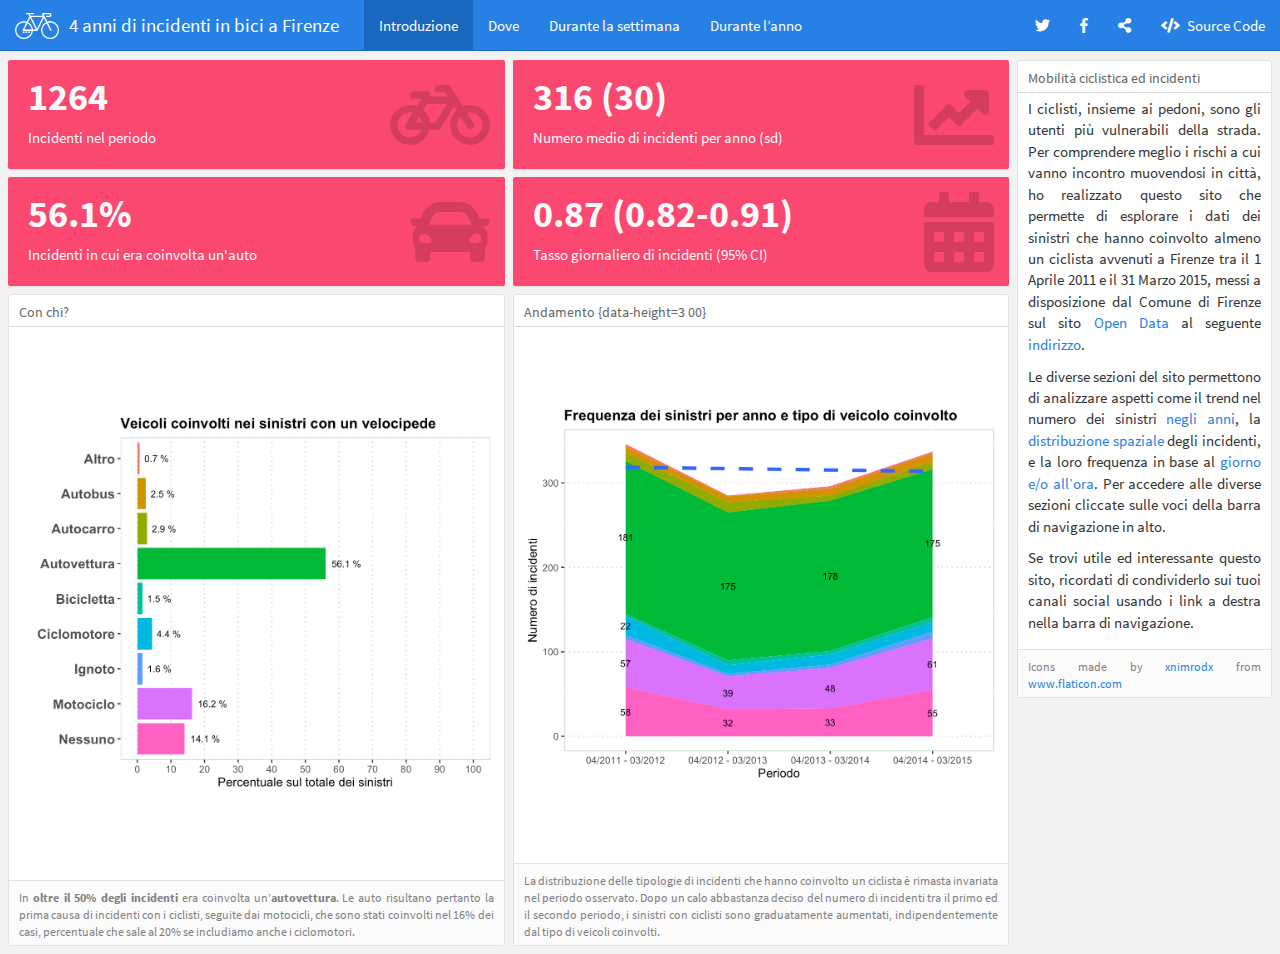
==== commit 3b53b203: "added nicer ggplot theme to plots, and added average monthly temperature to plot about average month" ====
--- a/docs/index.html
+++ b/docs/index.html
@@ -2682,8 +2682,8 @@
 </div>
 <span class="value-output" data-caption="Tasso giornaliero di incidenti (95% CI)" data-icon="fa-calendar" data-color="bg-danger">0.87 (0.82-0.91)</span>
 </div>
-<div id="andamento" class="section level3" data-height="300">
-<h3>Andamento</h3>
+<div id="andamento-data-height3-00" class="section level3">
+<h3>Andamento {data-height=3 00}</h3>
 <div class="knitr-options" data-fig-width="576" data-fig-height="460">
 
 </div>
@@ -2715,8 +2715,8 @@
 <div class="knitr-options" data-fig-width="576" data-fig-height="624">
 
 </div>
-<div id="htmlwidget-1a8008600263b0908fee" style="width:576px;height:624px;" class="leaflet html-widget"></div>
-<script type="application/json" data-for="htmlwidget-1a8008600263b0908fee">{"x":{"options":{"crs":{"crsClass":"L.CRS.EPSG3857","code":null,"proj4def":null,"projectedBounds":null,"options":{}}},"setView":[[43.783333,11.25],14,[]],"calls":[{"method":"addProviderTiles","args":["Esri.WorldStreetMap",null,null,{"errorTileUrl":"","noWrap":false,"detectRetina":false}]},{"method":"addPolylines","args":[[[[{"lng":[11.3321737740555,11.3317992960697,11.3310657453056,11.3300575940458,11.3285681377231,11.3278155198707,11.327418112243,11.3268416383763,11.3267314577057,11.3258896425631,11.325314430814,11.3248572723698,11.3246058930689,11.3244436540065,11.324232558202,11.3241712207291,11.324033903203,11.3238173456007,11.3236287030673,11.3235654139947,11.3233919911661,11.322598573309,11.3220835605949,11.3217258596794,11.3205180363467,11.3200339248566,11.3194433327122,11.3190418457823,11.3182495869098,11.3178284263512,11.3165465642396,11.3155271128623,11.3152468142499],"lat":[43.7700161153745,43.7699188238468,43.76971536417,43.7693792905903,43.7689058379685,43.7686416364357,43.7684818703831,43.7682175717612,43.7681638615147,43.7675597297909,43.7671472030158,43.7667719363813,43.7665782406268,43.7664147512725,43.7662483166295,43.7661391947162,43.7659729838543,43.7658497731092,43.7658329156391,43.7657962634658,43.7656807971778,43.7652244077483,43.7649520522486,43.7648092876743,43.7644044178275,43.7642538677731,43.7640571904749,43.7638894378362,43.7637082476508,43.7636467589034,43.7635416922105,43.7634537124352,43.7634662913195]}]],[[{"lng":[11.2527556163539,11.2528309499804,11.2527863393778,11.2527506368197,11.2527202617416,11.2527357261604,11.2526151766067,11.2525597111761,11.2522415105431,11.2522245782172],"lat":[43.7820930118524,43.7821314158964,43.7822313344709,43.7822514083051,43.7823162796248,43.7823397472238,43.782592171246,43.7827112333409,43.7833942578143,43.7834283614603]}]],[[{"lng":[11.2680670649269,11.2681071716285,11.2681820735041,11.268403554524,11.2684456168259,11.2684741487752,11.2684941429548,11.268546239242,11.2689538823903,11.2689782931223,11.2690431838658,11.2690568979871,11.2691451872083,11.269269190965,11.2694295739785,11.2696075888981,11.2696395045025,11.2697189637928,11.2698194336717,11.2699077723348,11.2700254078556,11.2701567126273,11.2703408296252,11.2704290556378,11.2705335720761,11.2705624674745,11.2705801627668,11.2706133392521,11.270649709304,11.2706504949797,11.2707031299304,11.2707225432099,11.2707975090741,11.2708146522056,11.2707775105418,11.2708179365232,11.270825417258,11.2708302527979,11.2708378406641,11.2708587781892,11.2708668837009,11.2708660549982,11.2708568902243,11.2708448728735,11.270827376723,11.270815628779,11.270796196945,11.2707860974095,11.2707614045451,11.2707510703576,11.270733339584,11.270695592827,11.2706598827264,11.2706061103365,11.2705733978099,11.2705571649527,11.2704838930468,11.2704481235195,11.2704048189776,11.2703332935126],"lat":[43.7663515015516,43.7663793028552,43.7664411349737,43.7666588929859,43.7667138653962,43.7667586210826,43.7668371838556,43.7669317655026,43.7676497340803,43.767687495711,43.767760231994,43.76778525196,43.7679364832295,43.7681542451001,43.7684335894859,43.7687514456113,43.7688075635772,43.7689503346305,43.7691309337139,43.7692833977385,43.7694901813748,43.7697207521344,43.7700421870877,43.770191568361,43.7703665348724,43.7704987092773,43.7705612948922,43.7706729357074,43.7707939747012,43.7707966456974,43.7709755557124,43.7710385186109,43.7711744221447,43.7715673385225,43.7716059215571,43.7724340021414,43.772541628474,43.7726094061799,43.772854835279,43.7732879896852,43.7734721161361,43.7735552266326,43.7736430279157,43.7737304744397,43.7738081576468,43.7738577539916,43.7739293047468,43.7739624137428,43.77402995541,43.7740568990481,43.7740983870004,43.7741809977592,43.774250485213,43.7743366232417,43.7743827917565,43.7744083490378,43.7745029478582,43.7745462545892,43.7745944450229,43.7746814903154]}]],[[{"lng":[11.2930397788938,11.2908898081054,11.2901534650289,11.2877181100388,11.286821323895,11.2865998817091,11.285336759665,11.2849286672158,11.2843275856022,11.2840711218829,11.2833135847837,11.282235979714,11.2821789961449,11.2820947601852],"lat":[43.7669745155935,43.7667331132757,43.7666404110842,43.7663553935202,43.766252572606,43.7662281686364,43.7660795192721,43.7660321431394,43.765963940591,43.7659373319232,43.7658493308694,43.7657254036822,43.7657118493047,43.7656643094418]}]],[[{"lng":[11.2709966030779,11.2709699683775,11.2709357170856,11.2708568833928,11.2707685919153,11.2706463821672,11.2703929756519,11.2703189128227,11.2700323228503,11.2692572627141,11.2690817435786,11.2689815219963,11.2689066299384,11.268827470785,11.2687619259579,11.2687092016812,11.2685465266945,11.2684744525695],"lat":[43.7661004787643,43.7661098342034,43.7661035706834,43.7660839589034,43.7660726570031,43.7660702591279,43.7660819161057,43.7660853235606,43.7661071223951,43.7661794231725,43.7662000885182,43.7662138886407,43.7662314811879,43.7662575621893,43.7663062026971,43.7663609107746,43.7663073465704,43.7662819357951]}]],[[{"lng":[11.2353033890136,11.2340572149653,11.2327936603986,11.2311327697424,11.2305641824913,11.2291325660741,11.2269986163473,11.2230038786487,11.2206083669663,11.22065430048],"lat":[43.7761740032529,43.7765852698731,43.7770022519776,43.7775388668434,43.7776549293542,43.7781949950781,43.7790662625722,43.7806688257114,43.781987006352,43.7820469233536]}]],[[{"lng":[11.2191359902687,11.2190463607197,11.2188145183593,11.2186143455708,11.2179382894821],"lat":[43.7805426694998,43.7805320630814,43.7804490257658,43.7804786968584,43.7795795345305]}]],[[{"lng":[11.2107830587081,11.2106800550137,11.2102091847498,11.2096119533269,11.2089989723475,11.2088638655975,11.2083823024494,11.2067225531733,11.2048444590133,11.2024058488603,11.201305709672,11.199996940493],"lat":[43.7870471609322,43.7871246473435,43.7874342108484,43.7878791907783,43.7883133592034,43.7883937668168,43.7886475734792,43.789402024127,43.7900606422914,43.7904966501548,43.79061787386,43.7905488403014]}]],[[{"lng":[11.2105485996299,11.2096054331952],"lat":[43.7865460891304,43.7854291103481]}]],[[{"lng":[11.2148454673482,11.2147630782617,11.2147070813708,11.2145204263886,11.2144272263011,11.2143929717902,11.2141866721435,11.2141589635651,11.2140370425017,11.2139727337005,11.2139177707347,11.2138916507533,11.2138582903146,11.2138264154563,11.2137952587114,11.2137780185696,11.2137568432039,11.2137399279233,11.2137163566336,11.2136608810873],"lat":[43.7805591881923,43.7804495799376,43.7804593536687,43.7802251957358,43.7801094655903,43.7800660840095,43.7798131128227,43.7797776587449,43.7796272491887,43.7795507249703,43.7794921407439,43.7794715051088,43.7794711449463,43.7794781414703,43.7794386404653,43.7794326829402,43.7794330932298,43.7794359374217,43.7794467138126,43.7793841977078]}]],[[{"lng":[11.2136608810873,11.213692155205,11.2136964573926,11.2136894908392,11.213678615224,11.2136247638624,11.2135608268331,11.213415757043,11.2128399087626,11.2127723455656,11.2127519572397],"lat":[43.7793841977078,43.7793701839222,43.7793517057387,43.7793365439555,43.7793247216393,43.779263684816,43.7791802052398,43.7790035565296,43.7782624963133,43.7781802632527,43.7781608011298]}]],[[{"lng":[11.2158578720029,11.2160408943687,11.2163331273122,11.2163771727905,11.2164881211171,11.2172936659962,11.2176117589469,11.2177996575931,11.2185444524683,11.2186870236307,11.2187791143098,11.2188538205633,11.2191341720454,11.2192797645932],"lat":[43.773819253281,43.7737330605166,43.7737678695948,43.7738260459633,43.7737984932913,43.7738874755665,43.7738905710349,43.7738816271941,43.7739585376384,43.7740087379565,43.7740281364257,43.7740112412115,43.7740424284992,43.7740176323215]}]],[[{"lng":[11.2239889330806,11.2237917844144,11.2234719120068,11.223175264713,11.2229811298334,11.2228813676516,11.222971403831],"lat":[43.7770017137088,43.7770307966054,43.7770249376646,43.7768957701312,43.7767597365043,43.7765782351672,43.7763076097181]}]],[[{"lng":[11.222971403831,11.2227008328761,11.2223645033647,11.2219051679982,11.2215627320334,11.221477387271],"lat":[43.7763076097181,43.7763944426597,43.7763194161803,43.7764129393846,43.7764357107026,43.7764489169674]}]],[[{"lng":[11.1917233012896,11.1913507125566,11.1913499673121],"lat":[43.7808222642318,43.7809578496992,43.7809581313934]}]],[[{"lng":[11.195761935148,11.196316890966,11.1976612385841],"lat":[43.7836343289728,43.785101648798,43.7884122179908]}]],[[{"lng":[11.2428579206003,11.2428628717203,11.242325102504,11.242050129633],"lat":[43.7821027481521,43.7820750096825,43.7815495193313,43.7811454067792]}]],[[{"lng":[11.2472501723957,11.2472508777231,11.247260396983,11.24728379749,11.2473007110358,11.2473160607925,11.2473472365161,11.2473611665839,11.2474171727023,11.2474697680329,11.2476770218645,11.2483645757396],"lat":[43.8123877803401,43.8123598156043,43.8123329478683,43.81230199597,43.8122851475503,43.8122734113727,43.8122626342536,43.8122598185932,43.8122561761388,43.8122551414959,43.8122612280795,43.8121625771479]}]],[[{"lng":[11.2466263856162,11.2465586632568,11.2465004515219,11.2464297269356,11.2462780333035,11.2461843682254,11.2460474289331,11.2459668969383,11.2458835774267,11.2458262363376],"lat":[43.7833222647084,43.7832903559024,43.7832754357936,43.7832816459178,43.7832573175904,43.7832218508869,43.7831636639903,43.7830759003064,43.7829498990945,43.7828541156968]}]],[[{"lng":[11.2907097605485,11.2910607821693],"lat":[43.7792473337698,43.779090704237]}]],[[{"lng":[11.1946213963303,11.1940152751218,11.193698183313,11.193627494595,11.1933879956532,11.1932875539096,11.1928036872475,11.1924148231685,11.1918733305323,11.1916611811977,11.1911933997034,11.1909958242405,11.190862543397,11.1906380466494,11.1905236966337,11.1903338354456,11.1900779188469,11.1897399556253,11.1892682841187,11.1890225367573,11.1886991486149,11.1883742001106,11.1877550583906,11.1872731722971,11.1870338181461,11.1867756298234,11.1860385900169,11.1849392252653,11.1838203696827,11.1827786852627,11.1819104503181,11.1808617212041,11.1801104953304,11.1796876160769,11.1794031742531,11.1788909255555,11.1785746914659,11.1781973782948,11.1773389489956,11.1771765271084,11.1770757995115,11.1766754942651,11.1765578769459,11.1762800619767,11.1757204577211,11.1755743115435,11.1754518690865,11.1752749458692,11.1750464801071,11.1734390660075,11.172955686905,11.1702131692222,11.1697414329146,11.1693711782023,11.1688174021602,11.168615101992,11.1680353004392,11.1677171384488,11.1672426106947,11.166957703585,11.1667905050189,11.1665919884167,11.1664619329497,11.1658841758443,11.1658010518079,11.1656304918219,11.1654890276693,11.1653811570851,11.1652865868384,11.165252861998,11.1650231366958,11.1646176570382,11.1644133745142,11.1642164229964,11.1638550814235,11.1636179791186,11.163489440594,11.1633139703235,11.1631591229867,11.162805292207,11.1624963133066,11.1620168366108,11.1615373141188,11.1613130215451,11.1609903814822,11.1602425317255,11.1600453024154,11.1596069000578,11.1586584673183,11.1582935283448,11.1581157953447,11.1576653755161,11.1571201124897,11.1570188727694,11.1568814900029,11.1565737839658,11.1562434561803,11.1560132438249,11.1557499675801,11.1554040392046,11.1551840046713,11.1548816654643,11.1547025595767,11.1544723196605,11.1543682062179,11.1541780734346,11.1540978941082,11.1539784445729,11.1537131395175,11.1535629868745,11.1530131821424,11.1525555351576,11.1520958103972,11.1516144675204,11.1507566618639,11.1504622218178,11.1502260115758,11.1499672004405],"lat":[43.7910827232304,43.7910878475542,43.7910756899851,43.791061407432,43.7910555795563,43.7910640234918,43.7910667953375,43.7910599209297,43.7910611872219,43.7910652569519,43.7910651060376,43.7910741088857,43.7910701480297,43.7910809692709,43.7911027107374,43.7911259006219,43.7911138629896,43.7910721186351,43.7910146891457,43.7909855126243,43.7909486988933,43.7909184307795,43.7908625167292,43.7908209143513,43.7908189796339,43.7907939456807,43.7907611306054,43.790659649656,43.7905663500896,43.7904676559826,43.7903890984553,43.7902944315385,43.7902175369766,43.7901161276587,43.7900616019879,43.7900257572101,43.7899874746418,43.7899516602388,43.7898950373953,43.7898811899604,43.789881805635,43.7898568502201,43.7898382381503,43.7898174635895,43.7897655630981,43.7897540099274,43.7897511283771,43.7897560698085,43.789783435548,43.7896529140025,43.7895623740239,43.7893111879648,43.7892510724459,43.7892111846256,43.7891708692143,43.7891486434214,43.7891348838979,43.789092698528,43.7890547811734,43.7890367258119,43.7890398967584,43.7890228085864,43.789008332133,43.7889515137152,43.7889413598067,43.7889511094257,43.7889694304753,43.7889714748972,43.7889432912714,43.7889061341601,43.7888218634637,43.7887031259343,43.7886757163787,43.7886520786676,43.7885598708648,43.7884705240765,43.7884481951593,43.7884215417458,43.7884179568565,43.7883842534189,43.7883470926083,43.788271451831,43.7881945071118,43.7881609538991,43.7880940724298,43.7879596377983,43.7879281777839,43.7878439299884,43.7876846038839,43.7876419731709,43.787602321183,43.7875339336029,43.7874295386372,43.7874158101654,43.7873975509362,43.7873955398108,43.7874148066378,43.7874165444825,43.7873993566334,43.787385030198,43.787369630879,43.7873166852889,43.7872887834942,43.7872396900793,43.7871960375364,43.7870614725245,43.7870330082793,43.7870131037601,43.7869894327962,43.7869661973098,43.7868853275459,43.7868157522657,43.7867383948336,43.7866601389559,43.7865185894935,43.786485032559,43.7864699290177,43.786426577148]}]],[[{"lng":[11.2569042152898,11.2568378240358,11.2566420488513,11.2565780995548,11.2538156213567,11.2536684210094,11.2529532127553,11.2529104991532],"lat":[43.7826755989994,43.7826613220218,43.7826188774996,43.7825813486398,43.7819119379984,43.7818772057791,43.7817108161799,43.7817219187001]}]],[[{"lng":[11.2139406121043,11.2099485752392,11.2040601600679,11.1994340255326,11.1989585861897,11.1973275019811,11.1968958791314,11.1966959007921],"lat":[43.7811518466411,43.7829317906123,43.7856617489563,43.7878051772692,43.7880169930424,43.7887513533028,43.7889417828769,43.7887708632683]}]],[[{"lng":[11.2344780172621,11.2337153691093,11.2330786955918,11.2321907837659,11.2310689067925,11.2302820875315,11.2298250774286],"lat":[43.775668004692,43.7758887123815,43.776057213653,43.7762834034057,43.7766059528711,43.7768255637406,43.7769464428171]}]],[[{"lng":[11.250590368544,11.2505006538422,11.2504406876553,11.2503214341116,11.2502264809684,11.2500013073687,11.2496936794556,11.24958751147,11.2493094594495,11.2490418823285,11.2486446601971,11.2485443718268,11.2483837397163,11.2481896147568,11.2479779431832,11.2478178506093,11.247795692745,11.2477661201669],"lat":[43.7694621802738,43.7695228710702,43.7695593194285,43.7696148432359,43.7696606958592,43.7697643766474,43.7699034487043,43.7699533174501,43.7700801404374,43.7702030156426,43.7703839855948,43.7704294682426,43.7705025470695,43.7705904479584,43.7706865987332,43.770756273669,43.7707644291087,43.7707644319899]}]],[[{"lng":[11.3042995567991,11.3041584890895,11.303857124728],"lat":[43.7640328215881,43.7640618007848,43.7641404976605]}]],[[{"lng":[11.199996940493,11.1985760027077],"lat":[43.7905488403014,43.7904738733072]}]],[[{"lng":[11.2107676522405,11.210728817214,11.2107352020065,11.2107778602477,11.2105485996299],"lat":[43.7870330797437,43.7869667262811,43.7868707392348,43.786814844631,43.7865460891304]}]],[[{"lng":[11.2096054331952,11.2095689536673,11.2094092900544,11.209341400722,11.2091438369125,11.2091030212223],"lat":[43.7854291103481,43.7853897885937,43.7852248793997,43.7851877594612,43.7851049544526,43.7850941526773]}]],[[{"lng":[11.2820397813689,11.2818334023994],"lat":[43.763929732804,43.764206321733]}]],[[{"lng":[11.2703332935126,11.2702335972812,11.2701748578452,11.2700196153156,11.2698235643336,11.2694264076954,11.2688561008627,11.2686446481232,11.2684677841088,11.2682295466795,11.2681104565878,11.267969401844,11.2678927429909,11.2676999260648,11.267626849411,11.2675361569901,11.2674702640724,11.2673476469508,11.2672637635342,11.2671871021237,11.2671546853315],"lat":[43.7746814903154,43.7747772695027,43.7748412559637,43.7750069821091,43.7752153250863,43.7756377987573,43.7762433261911,43.7764853187916,43.7765577334388,43.7766833112724,43.7767658938148,43.7768759989158,43.7769400283847,43.7771261704747,43.7772088809013,43.7773200692575,43.7774026370071,43.7775821759087,43.7777213572732,43.7778614378528,43.7779548006149]}]],[[{"lng":[11.2515169764917,11.2514085536875,11.2511945408311,11.2510578430097,11.250611222533,11.2503322767208,11.2499575712154,11.2493813514491,11.2484391678536,11.247929601121],"lat":[43.7832629248932,43.7833141181885,43.7833842588856,43.7834106437617,43.7834451462406,43.7834570673951,43.7834580204875,43.7834661541414,43.7834718476251,43.7834834808227]}]],[[{"lng":[11.2091030212223,11.2080821739181,11.2067251066038,11.2040646667676,11.2028188221424,11.2013357150356,11.1986478566913,11.1983918033179,11.1983470588297,11.1983458779814,11.198389475659,11.1984571294493,11.1985760027077],"lat":[43.7850941526773,43.7855070892743,43.7861213875147,43.7873810130095,43.787998089886,43.7887741210462,43.7900262731751,43.790182378736,43.7902601555494,43.7903278107618,43.7904184741447,43.7904662389954,43.7904738733072]}]],[[{"lng":[11.221477387271,11.2213549908034,11.2211009234625,11.2207435199251,11.2192173793198,11.2172298786292],"lat":[43.7764489169674,43.7764563953113,43.7765180029118,43.7766343504946,43.777164250162,43.777885681347]}]],[[{"lng":[11.2449880965493,11.244956920655,11.2449433711261,11.2449332800247,11.2449318124628,11.2450795877726,11.245343770528,11.2454204564899,11.2454500300128,11.2455064237051,11.2455516343211,11.2455804466389,11.2456162710903,11.2456574034795,11.2457073962507,11.245780228494,11.2458351485338,11.2459057519078,11.2459585381714,11.2460199944123,11.2461040045721,11.2465621004942,11.2469363762485,11.2470536009294,11.2471042055788,11.2471389352917,11.2471907214708,11.2472128929906,11.2472245939324,11.2472322650246,11.2472379359628,11.2472501723957],"lat":[43.8117169720705,43.8117277485494,43.8117407194082,43.8117523519371,43.8117600039016,43.8120048440368,43.8124532134437,43.812580025455,43.8126200987841,43.8126736217449,43.812709576589,43.8127293380094,43.8127489615938,43.8127697512045,43.812792908278,43.8128168858423,43.8128310525064,43.8128423691952,43.8128464129782,43.8128477455496,43.8128422828246,43.8128002433764,43.8127687441364,43.8127600858246,43.8127527377481,43.8127431620547,43.812720544449,43.8127035926209,43.8126881162143,43.8126587449934,43.8125760521348,43.8123877803401]}]],[[{"lng":[11.2299922318361,11.2301548128701],"lat":[43.7951364693605,43.7950875929432]}]],[[{"lng":[11.2910607821693,11.2910589407403,11.2910683932787,11.291409663523],"lat":[43.779090704237,43.7791100632964,43.7791323128432,43.7792158464109]}]],[[{"lng":[11.291409663523,11.2915312973056,11.2917385413267],"lat":[43.7792158464109,43.7792021868386,43.7791688220757]}]],[[{"lng":[11.2917385413267,11.291978934219],"lat":[43.7791688220757,43.7791301191878]}]],[[{"lng":[11.291978934219,11.2924025316396,11.29254864145,11.2932343461268],"lat":[43.7791301191878,43.7790619201019,43.7790359271027,43.7789085214563]}]],[[{"lng":[11.2932343461268,11.2933421744574,11.2933821727121,11.293682043849,11.2937179186055],"lat":[43.7789085214563,43.7788884862698,43.7788784720261,43.778823987945,43.7788193566513]}]],[[{"lng":[11.2952664589764,11.2953595148847,11.295380124708],"lat":[43.7785209506025,43.7784829865659,43.7784820448995]}]],[[{"lng":[11.2715816481452,11.2716593015412,11.2734297606533,11.2741518037068,11.2742336086817,11.2743142989027],"lat":[43.7658041961895,43.7657064897108,43.7656023030439,43.7655634648595,43.7655583405209,43.765651115999]}]],[[{"lng":[11.2743142989027,11.2748680475419,11.2753201807182,11.2758397920217,11.2759761553979],"lat":[43.765651115999,43.7656261094756,43.7655926368104,43.765557818254,43.7655418552115]}]],[[{"lng":[11.2992882395718,11.299384498535,11.2994746881209,11.2995870500634,11.2997057085414,11.2996034110958,11.2996991092674],"lat":[43.7622044524709,43.7618214935488,43.7617755302685,43.7613647606055,43.7609273373771,43.7608365534313,43.7604685609973]}]],[[{"lng":[11.299279542622,11.2993162168238,11.2992882395718],"lat":[43.7624520793754,43.7623052622067,43.7622044524709]}]],[[{"lng":[11.2998251984814,11.3000133423688],"lat":[43.7604187452519,43.760469432001]}]],[[{"lng":[11.2996991092674,11.2997188988572,11.2998251984814],"lat":[43.7604685609973,43.7603850397419,43.7604187452519]}]],[[{"lng":[11.3037966688243,11.3038548703867,11.3041439709196,11.3043586898659,11.3045181876512,11.304615750071,11.3047224844185,11.3048389689603,11.3050079540496],"lat":[43.7617165244462,43.7616512386022,43.7616139804649,43.7615819933537,43.7615574058602,43.7615460095806,43.7615476280687,43.7615547065929,43.7615739256894]}]],[[{"lng":[11.2269405601907,11.2268805420644,11.2266567187872],"lat":[43.7747056610431,43.7747134519424,43.7746900062854]}]],[[{"lng":[11.2447659057161,11.2447921119789,11.2448104032037,11.2448310208654,11.2448681940164,11.2449098864397,11.2449665214395],"lat":[43.8115604770923,43.8116027550535,43.8116309236378,43.8116554811849,43.8116618823141,43.8116574968618,43.8116425782753]}]],[[{"lng":[11.295380124708,11.2956090989307,11.2956643304886,11.2959677510545,11.2961236829161,11.2964541465631,11.2966086431136,11.296688815936,11.2970116876196,11.2971373403498,11.2973099534141,11.2976089027031,11.2977148938208,11.2984964848619,11.2989781554742,11.2993069409511,11.2994061349424,11.2995384749677,11.2996757241369,11.2999188316269,11.3002632774385,11.3006677048764,11.3009418019379,11.3013845211206,11.3015745849375,11.3016461156603,11.3017471383774,11.3018329932092,11.3019120133239,11.3019806871848,11.3020374236587,11.3020379899425],"lat":[43.7784820448995,43.7784715813671,43.778512658679,43.7784805597821,43.7784624480484,43.778434492413,43.7784204414763,43.7784171020909,43.7783985133071,43.7783994433533,43.7784017338618,43.7784227962739,43.778429306127,43.7784723423456,43.7784897258887,43.7784802283592,43.778475351824,43.7784640477089,43.778447031026,43.7783895684869,43.7782978844151,43.7782005311845,43.7781351307818,43.7780247826497,43.7779671840114,43.7779413015415,43.7778928278324,43.7778446605297,43.7777941855545,43.7777378093029,43.7776780082684,43.7776771577442]}]],[[{"lng":[11.3008151118452,11.3009068205001,11.3010843817502,11.3011303015803,11.3012570303449,11.3022448442157,11.3024868736934,11.3027454039879,11.3027961854939,11.3028045700006],"lat":[43.7605804319322,43.7605399839158,43.7605652340543,43.7605768518254,43.7606020234769,43.7607421228809,43.7612152482285,43.7617425622794,43.7618547554953,43.7619233057753]}]],[[{"lng":[11.2444207218554,11.2444983018866,11.2448701451316,11.2451171670028,11.2453392999799,11.2453886946999,11.2454236209548,11.2454249975773,11.2454294018707,11.2454076647921,11.245377219087,11.2453630483971,11.2452842225084],"lat":[43.8109208172294,43.8108635543446,43.8107442001644,43.8106612016275,43.810576799205,43.810549882599,43.8105096174775,43.8104977168157,43.810453214973,43.8104079061219,43.8103733239396,43.8103678853224,43.8103386511754]}]],[[{"lng":[11.229740005726,11.2296981938404,11.2292035985158,11.2289903812154,11.2289484137285],"lat":[43.7769704747049,43.7767998769447,43.7761601188967,43.7759176677841,43.7758568330999]}]],[[{"lng":[11.2289484137285,11.2288580466724,11.2287276760234,11.2286288726917,11.228450890004,11.2283433679078,11.2283346484567,11.2283656067921,11.2283985484752,11.228255468686,11.2281718181693],"lat":[43.7758568330999,43.7757147398185,43.7757172830055,43.7756534477237,43.7754431895773,43.7752973195241,43.7752152859083,43.7751324784381,43.7751030647104,43.7750688638933,43.7751074866074]}]],[[{"lng":[11.2300702519287,11.2298964352282,11.2297673030202,11.2295539276725,11.22939907,11.2292200144394,11.2289930183656,11.2290492138472,11.2290472402285,11.2289617529095,11.228882177094,11.2287991605751,11.2287157503669,11.2286100388268,11.2284877143274],"lat":[43.776881594207,43.7767918970804,43.7766752223066,43.7764286653095,43.7762302875552,43.775991280332,43.7756833354818,43.7756025807349,43.7755104443138,43.7753833644974,43.7752704738815,43.7751615514968,43.7750903510404,43.7750468964195,43.7750602242069]}]],[[{"lng":[11.2997453346056,11.2997188988572],"lat":[43.7602783144098,43.7603850397419]}]],[[{"lng":[11.2321842462946,11.232030237082,11.232197298459],"lat":[43.801303902814,43.8011695790041,43.8010654604013]}]],[[{"lng":[11.2289484137285,11.2287903100152,11.2284374780039],"lat":[43.7758568330999,43.7758763584856,43.7759983257065]}]],[[{"lng":[11.2147956249542,11.2147645651733,11.2148043967599,11.2148442270952,11.2148454673482],"lat":[43.7806968294345,43.7806696812741,43.7806372649383,43.7806048495132,43.7805591881923]}]],[[{"lng":[11.2177462176771,11.2172854197901],"lat":[43.7796563983664,43.7798478495367]}]],[[{"lng":[11.2147956249542,11.2139406121043],"lat":[43.7806968294345,43.7811518466411]}]],[[{"lng":[11.2303965099608,11.2301424382212],"lat":[43.7963053382328,43.7963843190828]}]],[[{"lng":[11.2301424382212,11.2299406351892],"lat":[43.7963843190828,43.7964470509111]}]],[[{"lng":[11.2262786897904,11.2259811433628,11.22490523309],"lat":[43.7976009727312,43.7977664530518,43.7983647752155]}]],[[{"lng":[11.2279364417646,11.2277676431904],"lat":[43.7970700408406,43.7971225087297]}]],[[{"lng":[11.2277676431904,11.2271893493035,11.2268021871676],"lat":[43.7971225087297,43.7972964318441,43.7974130443219]}]],[[{"lng":[11.2267971554695,11.2265786947201,11.2264809927689,11.2264144244594,11.2263613325484,11.2262786897904],"lat":[43.7976250410421,43.7977664091438,43.7976841776455,43.7976293839373,43.7975899079005,43.7976009727312]}]],[[{"lng":[11.22490523309,11.2247557540179],"lat":[43.7983647752155,43.7984479006137]}]],[[{"lng":[11.2224833687013,11.2225769883138],"lat":[43.7997115146505,43.8001197587319]}]],[[{"lng":[11.2229783095087,11.2227573545954],"lat":[43.7994362990865,43.7995591632668]}]],[[{"lng":[11.2227573545954,11.2224833687013],"lat":[43.7995591632668,43.7997115146505]}]],[[{"lng":[11.2684744525695,11.2682644787946,11.2682232293154,11.2681757293375,11.2680670649269],"lat":[43.7662819357951,43.7662925465228,43.7662987341643,43.7663124754778,43.7663515015516]}]],[[{"lng":[11.3010866228953,11.3009922068364,11.3009541898977,11.300435501848,11.3002299027278,11.2999764016549,11.2998693469609,11.2997682924887,11.299706220414,11.299631931282,11.2995117217617,11.2993469952592,11.2992993422686],"lat":[43.7756045060595,43.7754929768555,43.7754683548024,43.7748286653857,43.7745688413589,43.7742484216065,43.7741093029367,43.774009877206,43.7739304708225,43.773840312688,43.7736960852377,43.7734904286286,43.7734351732863]}]],[[{"lng":[11.1900791474771,11.1903479322679,11.190583436618,11.1908679314267,11.1926011448264,11.194128623932],"lat":[43.8081908837018,43.808429013492,43.8089424560635,43.809313696915,43.811367972808,43.8131279538983]}]],[[{"lng":[11.306034129223,11.3060501354504,11.3062059163919,11.3062410273026,11.3063262233477,11.3062955478818,11.306360029443],"lat":[43.7543789156759,43.7544113586808,43.754888500624,43.7550128454987,43.7552811583555,43.7553148776643,43.7554885912685]}]],[[{"lng":[11.303116798844,11.3032067525411,11.3032747318615,11.3033805558536,11.3034519074468,11.3035498121517],"lat":[43.762202121644,43.7622254268519,43.7622811325174,43.7623809876829,43.762626558045,43.7629887342742]}]],[[{"lng":[11.2899609943163,11.2870496313902,11.2869366675114,11.2836490636766,11.2836307143548,11.2834473206333,11.2834247615372,11.2833072068381],"lat":[43.7632025513661,43.7634001627494,43.7633740551614,43.7636014512491,43.7636216101676,43.7636345121956,43.7636158308484,43.7636224271087]}]],[[{"lng":[11.1736219974871,11.1795830702154],"lat":[43.7900355973882,43.790568013126]}]],[[{"lng":[11.1890635893078,11.1868960685932,11.1853481464312],"lat":[43.7915659906784,43.791245374919,43.7910826164834]}]],[[{"lng":[11.1917233012896,11.1917684658886,11.1919129927171,11.1922374323056,11.1923908873383],"lat":[43.7808222642318,43.7809346920615,43.7814570244592,43.7814104079094,43.7821405935414]}]],[[{"lng":[11.1923908873383,11.1924297793772,11.1938743005031,11.1947891964865,11.194962590488],"lat":[43.7821405935414,43.7823256502663,43.7821121157411,43.7819753865527,43.7826001619264]}]],[[{"lng":[11.2593179777846,11.259292467942,11.258589076579],"lat":[43.7792747899837,43.7792430533371,43.7783313662948]}]],[[{"lng":[11.2247557540179,11.2229783095087],"lat":[43.7984479006137,43.7994362990865]}]],[[{"lng":[11.3047567836552,11.3048530008711,11.3049248221497,11.304966613142,11.3049893012247,11.3048910600915,11.304953801615,11.3049584130928],"lat":[43.7512905116052,43.7516980859273,43.7519886570023,43.7521389774338,43.752260823733,43.7522696770451,43.752521266449,43.7525232964185]}]],[[{"lng":[11.3049584130928,11.3050164749957,11.3050819549079,11.3051675734496,11.3051960332815],"lat":[43.7525232964185,43.7525488606552,43.7528223819371,43.7532253592066,43.7532652435791]}]],[[{"lng":[11.3051960332815,11.3052226737081,11.3053940639036,11.3054193527109],"lat":[43.7532652435791,43.7533025779764,43.7539889738185,43.7541056914018]}]],[[{"lng":[11.2623628890181,11.2622896359529,11.2608565042024,11.2608443141834],"lat":[43.7831335796827,43.7830417813635,43.7811861875059,43.7811707070324]}]],[[{"lng":[11.3054193527109,11.3054194101355,11.3053751853034,11.3054242212657,11.3054586940805,11.3055556867921],"lat":[43.7541056914018,43.7541059576441,43.7541391434082,43.7543793280147,43.7544377235161,43.7544269987883]}]],[[{"lng":[11.2608443141834,11.2608165617192,11.2602689256427,11.2602244983243],"lat":[43.7811707070324,43.7811354641847,43.7804509850034,43.7803953182049]}]],[[{"lng":[11.3055556867921,11.3056031138631,11.3056441549486,11.3056573087361,11.305674144978,11.3056943759452,11.3058557222379,11.3059128348884,11.3059735600988,11.3059976379242,11.3060336887409,11.306034129223],"lat":[43.7544269987883,43.7544217543079,43.7543796995328,43.7543519503096,43.7543213780334,43.7543051660944,43.7542938410601,43.7542918249683,43.7542933471987,43.7543279042609,43.7543780224259,43.7543789156759]}]],[[{"lng":[11.2988606729903,11.2991407163233,11.2992697046388,11.2992850029984,11.2992714933354,11.2992449334544,11.2992849555054,11.2994383459825,11.2996304020822,11.2997211094079,11.2998427048064,11.2998598315032,11.2998476131096,11.2997726986588,11.2997453346056],"lat":[43.7570217218339,43.7575587773435,43.7578256559561,43.7578880378318,43.7579734566258,43.7584259210815,43.7585944731295,43.7589591063632,43.7594230770683,43.7597123247278,43.7600110856626,43.760087466025,43.7601391744715,43.7601678402785,43.7602783144098]}]],[[{"lng":[11.3000133423688,11.3007661609415,11.3008081195373,11.3008151118452],"lat":[43.760469432001,43.7605792460805,43.7605835159526,43.7605804319322]}]],[[{"lng":[11.2906652030608,11.2901148693911],"lat":[43.7595852971497,43.7582342154244]}]],[[{"lng":[11.2709391073099,11.2712686252941,11.2717923182293,11.2721423003421,11.2722293918706,11.2723848527278,11.2724896326428,11.2725203853497,11.2725446743583,11.2725433850132,11.2725665156077,11.2725527469962,11.2724670508898,11.2723515105541,11.2722501326807,11.2720267037305,11.2722461761352,11.2722596625967,11.2722669074546,11.2722223300355,11.2720786837263,11.2719498554495,11.2718738118058,11.2718014346013,11.2717402874976,11.2715703250235,11.2715344498393],"lat":[43.7634951702743,43.7633761389501,43.7630863058167,43.7628095874195,43.7627297671431,43.7624895708176,43.7622560625678,43.7621887204111,43.7621058904173,43.7620718409021,43.7619066861621,43.7616982513467,43.7613492689605,43.7609881024309,43.7606905440312,43.7600149100519,43.7599651124988,43.7599591649379,43.7599572678911,43.7598219743899,43.7594053301756,43.7589948933515,43.7587638925893,43.758481598505,43.7582885100772,43.7580357983416,43.7579959899771]}]],[[{"lng":[11.2715344498393,11.2713947020594,11.2706975798051,11.2701681976359,11.2699391390448,11.2696901979172,11.2695887427631],"lat":[43.7579959899771,43.7578409214968,43.7571734960541,43.7566702076438,43.7565154127882,43.7563984107892,43.7563775080003]}]],[[{"lng":[11.2688011611187,11.2686844043227,11.2684376262815,11.2682950725344,11.2681629705422,11.2680816153693,11.2680639865741,11.2680862240227,11.2681655234336,11.2682757015223,11.2692020155707,11.2698731336213,11.2700475619269,11.2701498637048,11.2701807602306,11.2700131521112,11.2698400305178,11.2696144569549,11.2693089446087,11.2690007494752,11.2686336974166,11.2681271003823,11.2677422522182,11.267583627981],"lat":[43.7563999881406,43.7564362728211,43.7565701662839,43.7566857515524,43.7568491551257,43.7570595771418,43.7572791744305,43.7574102799523,43.7576028965878,43.7577740194393,43.7589583508301,43.7597927747542,43.7600628452177,43.760330172753,43.7606470871955,43.7609050191439,43.7610504476451,43.7611802129268,43.7612530992549,43.7612550444333,43.7612248700909,43.7611832214695,43.7612253599185,43.7612492169465]}]],[[{"lng":[11.2716415659691,11.2716374190306,11.2718487411873,11.2718174619312,11.2718372107341,11.2717711275497,11.2716459763806,11.2714286567289],"lat":[43.7639375573409,43.763888457842,43.7636999772302,43.7636305212586,43.7634899727003,43.7634471637485,43.7634522478194,43.7632930532904]}]],[[{"lng":[11.2704307037219,11.2703896717899,11.2703835417713,11.2706222738138,11.2707221265713,11.2707313898392,11.2709418843919],"lat":[43.7639877123432,43.7639444047749,43.7638770443321,43.7637503131048,43.7636445095649,43.7636053929749,43.763489604097]}]],[[{"lng":[11.2659399134232,11.2660650993179,11.266218798269,11.2663869485786,11.2664500299839,11.2663200187978,11.2665441204185,11.2671304410208,11.2675861066559],"lat":[43.7621424438528,43.7620572395976,43.7619714696534,43.7618905834923,43.7618608967278,43.761723883363,43.7616134507755,43.7613665789251,43.7612489642757]}]],[[{"lng":[11.303857124728,11.3031990529431,11.3028982663301,11.3021077421481,11.3018492388695,11.3004866970633,11.2987924085927,11.2978917476628,11.2968167413457,11.2963074584952],"lat":[43.7641404976605,43.7642348510721,43.7642691263661,43.7644850968251,43.7645605181584,43.7649708179093,43.7655017056356,43.7658019980473,43.7660845926135,43.7662097660131]}]],[[{"lng":[11.2940039389501,11.2939741294245,11.2937913568744,11.293555478258,11.2934258164171,11.293244001836,11.2930397788938],"lat":[43.7670571267599,43.7670570896495,43.7670512588938,43.7670278470305,43.767014265385,43.7669953974271,43.7669745155935]}]],[[{"lng":[11.2766694493795,11.2755542513585,11.2755369524914],"lat":[43.7766950846823,43.7761601762646,43.7761524789895]}]],[[{"lng":[11.2755369524914,11.2753696783559,11.2738459122794,11.273505736227,11.2732384587039,11.2730948911298,11.2729340863044,11.272770258759],"lat":[43.7761524789895,43.7760780554853,43.7753117044547,43.7751000809848,43.7749048345596,43.774768408703,43.7746234140366,43.7748169865977]}]],[[{"lng":[11.2835460334641,11.2836887444807,11.284120359962,11.2842999349214,11.284423501828],"lat":[43.7720717707935,43.7721913184036,43.7725527680034,43.7727157043117,43.7726425652515]}]],[[{"lng":[11.284423501828,11.2844306782015,11.2847837885777,11.2852125594358,11.2859350283993,11.2864612578382,11.2866264882856,11.286776190234,11.2868945999381],"lat":[43.7726425652515,43.7726383180205,43.7729135121705,43.7732657283795,43.7738636700288,43.7743096869001,43.7744428235684,43.7745159490748,43.7745495159732]}]],[[{"lng":[11.2862390313471,11.2858931043239,11.2857446598983],"lat":[43.7771213245919,43.7772869236126,43.7773593852013]}]],[[{"lng":[11.2857446598983,11.2856664527814,11.2855291212502,11.2850981265483,11.2848076147004,11.2834480640708,11.283407686541,11.2833242045371,11.2832586328909],"lat":[43.7773593852013,43.7773975611436,43.7774633969293,43.7776744948645,43.7778143742087,43.778454789864,43.778460851226,43.7784394017071,43.7784312550133]}]],[[{"lng":[11.2363691330448,11.2363514594034,11.2368516815151],"lat":[43.7749611708122,43.7749661408914,43.7755612954526]}]],[[{"lng":[11.2368516815151,11.2368697091804,11.2367301744103,11.2367240782469,11.2364247252697,11.2362600906988,11.2361552862323,11.2355319404939,11.2353033890136],"lat":[43.7755612954526,43.775582743314,43.7756444427598,43.7757191821973,43.7758145836062,43.7758451052612,43.7758231327849,43.7760491481271,43.7761740032529]}]],[[{"lng":[11.2394311368393,11.2392143098664,11.2389803766288,11.238679760282,11.2382926024045,11.2380349467751,11.2379001170247,11.2376722104912,11.2373180291179,11.2371357757255,11.2369368414242,11.2365747327785,11.2363691330448],"lat":[43.77401014735,43.7740796257371,43.7741515331268,43.7742455723864,43.7743669767532,43.7744480649218,43.7744889676398,43.7745612386854,43.7746708539976,43.7747306057039,43.7747911680934,43.7749033573169,43.7749611708122]}]],[[{"lng":[11.2410480211484,11.241047039066,11.2408997597697,11.2407444786317,11.2405149757811,11.2402007124581,11.2400473341395,11.2397194365933,11.2395499268962,11.2394719067809,11.2394311368393],"lat":[43.7734999516792,43.7735002707554,43.7735505839605,43.7736039944158,43.7736805502435,43.7737833990406,43.7738334624922,43.773938047529,43.7739921638432,43.7739970829103,43.77401014735]}]],[[{"lng":[11.2440529795996,11.2438714632021,11.2436882370236,11.2436055331804,11.2434009076438,11.2433794274817,11.2432159183022,11.2429422909529,11.2427041765801,11.2424614711896,11.2421977465262,11.2419079067254,11.241739680133,11.2414853108094,11.2411723535642,11.2410480211484],"lat":[43.7723845065481,43.7724573868805,43.7725095116683,43.7725092981672,43.7725997082786,43.7726357897802,43.7727132610582,43.7728171580552,43.7729074896634,43.7729971753061,43.7730946260025,43.7731992051218,43.7732591211031,43.7733490335244,43.7734595797813,43.7734999516792]}]],[[{"lng":[11.2477661201669,11.2475269052395,11.2473482676642,11.247111238297,11.2469021431287,11.246677100446,11.2463976111638,11.2461820061204,11.2460402456629,11.2458829906483,11.245707814506,11.2454493375852,11.2452670085915,11.2450287787826,11.2448519970053,11.2446122873413,11.2446053980808],"lat":[43.7707644319899,43.7708624535995,43.7709420668892,43.771047458932,43.771140169962,43.7712405463718,43.7713636829266,43.7714587255614,43.7715207007342,43.7715888622249,43.7716661990731,43.7717815672241,43.7718575737178,43.7719582060235,43.7720333663762,43.772135129804,43.7721562907714]}]],[[{"lng":[11.2446053980808,11.2446040964801,11.2442908791679,11.2440668951155,11.2440529795996],"lat":[43.7721562907714,43.7721602895395,43.7722907010357,43.7723789194307,43.7723845065481]}]],[[{"lng":[11.2828568334505,11.2833248387699,11.2840558203009,11.2843416485584,11.2844004116067],"lat":[43.7791718372939,43.7796751352219,43.7803614102991,43.7806310070927,43.780692032836]}]],[[{"lng":[11.2171331525386,11.2170182380522,11.2168724968761,11.2165581908637,11.2163282108257],"lat":[43.7917918152545,43.7916919910458,43.7915605381883,43.7912819595586,43.7910511430916]}]],[[{"lng":[11.2163282108257,11.2163271769569,11.2151394273241,11.2136249832375],"lat":[43.7910511430916,43.791050106151,43.7913360175009,43.7917633170479]}]],[[{"lng":[11.1862208197744,11.1862128972093,11.1869975651904,11.1871332585353],"lat":[43.8035677993249,43.8036192872124,43.8047818055283,43.8049446745351]}]],[[{"lng":[11.1871332585353,11.1879692315381],"lat":[43.8049446745351,43.805948049778]}]],[[{"lng":[11.242050129633,11.2419550308759,11.2414100112002,11.2407303781817,11.2407041743974],"lat":[43.7811454067792,43.7810056434407,43.7801490655085,43.7791265104879,43.7790852135799]}]],[[{"lng":[11.2407041743974,11.2402191928273,11.2400633451968],"lat":[43.7790852135799,43.7783208659042,43.7782384380468]}]],[[{"lng":[11.2400633451968,11.240020917284,11.2399745059579,11.2397270670237,11.2396177700179,11.2393566095557,11.2389738404883,11.2388800333053,11.2387880957855,11.2387807668244,11.2387041607112,11.236940231309,11.2368118038828,11.2367650211059],"lat":[43.7782384380468,43.7782159970376,43.7782099356387,43.7781283396052,43.7780872586742,43.7779473691834,43.7779004930591,43.7779650750225,43.7779250477443,43.7778833625234,43.7778416401332,43.7769995619984,43.7769338559083,43.7769024694405]}]],[[{"lng":[11.2368233509019,11.2352876311629,11.2335263466787,11.2326781798284,11.2320396154229,11.2319870541361],"lat":[43.7874114737719,43.7879914829123,43.7886608010319,43.7889685299294,43.7890704463223,43.7890739265754]}]],[[{"lng":[11.2458385358307,11.2458235227247,11.2456469308143,11.2454706278084,11.245382577435,11.2452997132842,11.2451229916871,11.2449162935744,11.2446944590738,11.2445727575925,11.2443912016215,11.2443577431055,11.2432126389236,11.243122243523],"lat":[43.8030305614348,43.8030150367659,43.8025789868686,43.8021505424206,43.8019039722017,43.8016905970801,43.8012859435135,43.8008523872812,43.8004705011723,43.8002721579306,43.7999836621583,43.7999319955372,43.7984294808569,43.7983466952394]}]],[[{"lng":[11.243122243523,11.242986869643,11.2423474530209,11.2421468435811,11.242076405864,11.2414304751818,11.240903501738,11.2408713835373],"lat":[43.7983466952394,43.798222715398,43.7975617148057,43.797395361502,43.7973007662076,43.7967834332588,43.796390669398,43.7963731891007]}]],[[{"lng":[11.2625069573134,11.2622230558736,11.2620218761505,11.2619438360705,11.261872451613],"lat":[43.7844408722558,43.7845529399658,43.7844969265924,43.7843814386431,43.7842797695976]}]],[[{"lng":[11.2631883199017,11.2626253902351,11.262606877125,11.2625069573134],"lat":[43.7841281663493,43.7843431397492,43.7843584168653,43.7844408722558]}]],[[{"lng":[11.2678783200229,11.2672627975834,11.266388712681],"lat":[43.7861709593295,43.7858570360905,43.7854307008446]}]],[[{"lng":[11.2659850128827,11.2650276958236,11.2649147527239,11.2639364226912,11.2639140783483,11.2638197719783],"lat":[43.785513438113,43.7850379146284,43.7849876631396,43.7845090969025,43.7844981666083,43.7844451840493]}]],[[{"lng":[11.2507414349961,11.2506128252929,11.2496434211095,11.2491502306561,11.2487409268653,11.2481571348314,11.2480525434825,11.2479613327957],"lat":[43.7837073280951,43.7837120629469,43.7837254368644,43.7837294279147,43.7837339103797,43.7837425398285,43.7837424532477,43.7837438679616]}]],[[{"lng":[11.2458506362174,11.245849780212,11.2458119033976,11.2457788344212,11.2456315063562,11.2456042305716,11.2454881692396,11.245388722216,11.2453417907964,11.2452976692509,11.2451812176447,11.2444085257185,11.2442755631152,11.2441438295288,11.2439370054321],"lat":[43.7834371755592,43.7834369159821,43.7834285121904,43.7834291622125,43.7834375906335,43.7834232981773,43.7833833093354,43.7833337725965,43.7832985733806,43.7832817641437,43.7832740912769,43.7830210263294,43.7829829060398,43.7829209367156,43.7827875381055]}]],[[{"lng":[11.2127519572397,11.2127291459817,11.2127077335931,11.2126775635395,11.212651749058,11.2126004917282,11.2124064194755,11.212326773693,11.2122275275092,11.2121852855482,11.2121495853402,11.2121195833395],"lat":[43.7781608011298,43.7781539402582,43.7781522922654,43.7781551291979,43.7781623186446,43.7781838084058,43.7782730060504,43.77830962909,43.7783492650764,43.7783697598836,43.778383569045,43.7783873614377]}]],[[{"lng":[11.2121195833395,11.2121112915768,11.2120221738482,11.2119542998828,11.2119425093903,11.2118911817222,11.2118441917013,11.2110365023609,11.2106817760687,11.2102360375752,11.210097619986,11.2094815983226,11.2094589821051,11.2094109932383],"lat":[43.7783873614377,43.7783884097115,43.7783958738704,43.7783963686137,43.7783834789325,43.7782803492765,43.7782851745374,43.7784313730708,43.7784909582936,43.7785648988129,43.7785856137909,43.7786945532797,43.778720104699,43.7787292347897]}]],[[{"lng":[11.2392011917516,11.2399407323409],"lat":[43.7892091192661,43.7870859789011]}]],[[{"lng":[11.2227430490381,11.2232631641134,11.2239469768198,11.2243884465429],"lat":[43.7970994608172,43.797018786872,43.7968774350415,43.7967591978034]}]],[[{"lng":[11.2281063432596,11.228226558516,11.2284782477274,11.2285343595554,11.2286111872322,11.2286714947056,11.2287194713001,11.228759759459,11.228826950043],"lat":[43.7748509135031,43.774864204376,43.7748940963763,43.7749056111767,43.7749126865526,43.7749059623037,43.7748858609266,43.774864900228,43.7748373626349]}]],[[{"lng":[11.195707746588,11.1956598121117,11.1956056240297,11.1955641643617,11.1955105053177,11.1951867002368,11.1951418155449,11.1950797511548,11.1950195366181,11.1949320837833,11.1948217635881,11.1948216774546],"lat":[43.7934814360473,43.7934326667021,43.7934174461495,43.7934092079848,43.7934084321419,43.7928142610713,43.7927621979918,43.7927104640582,43.7926701108343,43.7926292427696,43.7925898520143,43.7925897060135]}]],[[{"lng":[11.1948216774546,11.1947988462953,11.1947610557885,11.1947307647718],"lat":[43.7925897060135,43.7925508574603,43.7925360165663,43.7925303717042]}]],[[{"lng":[11.2094031137377,11.206407458006],"lat":[43.7787290297254,43.7792350223941]}]],[[{"lng":[11.296548811361,11.2965383554988,11.2965232075047,11.2964849481778,11.296458616486,11.2960588674173,11.2958414330463,11.2956856791249,11.2956195785038,11.29538870921,11.2951808422489,11.294751214819,11.2946755749037,11.2945767695893,11.2944271462993,11.2941557160927,11.2940039389501],"lat":[43.7666442584839,43.7666713257538,43.7666941477057,43.7667220088228,43.7667316855341,43.7668030514309,43.7668429572703,43.7668707157472,43.7668815433795,43.7669255888555,43.7669617817972,43.7670263551569,43.767028929565,43.7670351365606,43.7670455296128,43.7670573132075,43.7670571267599]}]],[[{"lng":[11.2519238591562,11.2520414888283,11.2521801140218,11.2522578208816,11.252310120075,11.2523339509098,11.2523484711996],"lat":[43.7811396011807,43.7812657059016,43.7814278188914,43.7815559231065,43.7817133353514,43.7818184949808,43.7819110344487]}]],[[{"lng":[11.241815093806,11.2417962613329,11.2417511815846,11.2410916141044,11.2404160960108,11.2402046604483,11.2401728434513],"lat":[43.7854785242613,43.7854767005633,43.7854954441847,43.7857617423441,43.7860151640331,43.7861147421518,43.786126724661]}]],[[{"lng":[11.2429212185207,11.2423728146371,11.242322642249,11.241951868254,11.241916875021,11.2419165992817],"lat":[43.7830826802574,43.7843904785978,43.7845139218235,43.7853246494484,43.7854059577371,43.7854061612221]}]],[[{"lng":[11.1699367400467,11.1700144169589,11.1701210950173,11.1702094810309,11.1703324139117,11.1704542333027,11.1705437465307,11.1706786307856,11.1707634227602,11.1708584241614,11.1709364561421,11.171011132882,11.171062744465,11.1711109008065,11.1711384182442,11.1711599744954],"lat":[43.7951303209612,43.7951414396128,43.7952065822681,43.795300059282,43.7953872816898,43.7954437398572,43.795461630723,43.7954520716564,43.7954462624151,43.7954556522093,43.7954765591632,43.795511522872,43.7955497239695,43.7955991855042,43.7956112169155,43.7956206416787]}]],[[{"lng":[11.2163282108257,11.2166909998962,11.2171182710702,11.2175827899623],"lat":[43.7910511430916,43.7908988570967,43.7907742474047,43.7906088040253]}]],[[{"lng":[11.247929601121,11.2476649622241,11.2472891734901,11.2469662026618,11.2466895830078,11.2466263856162],"lat":[43.7834834808227,43.7834629836159,43.7834350331122,43.7833964027072,43.7833520413217,43.7833222647084]}]],[[{"lng":[11.2457368375902,11.2458262363376,11.2456745159364,11.2456655980789,11.245626718251,11.24554128352,11.2454341456962,11.2452593392319],"lat":[43.7826709525803,43.7828541156968,43.782888772718,43.7829496631794,43.7829785818334,43.7830051211527,43.7829863425887,43.7829416063208]}]],[[{"lng":[11.2472268379957,11.2471509254693,11.2469743824868,11.2468201068826,11.2463028490405,11.2460855608315,11.2459151538685,11.2458126304335,11.2457210768811,11.2457368375902],"lat":[43.7798778591959,43.7799821682064,43.7803005147186,43.7805621960391,43.7814334511394,43.7817871837867,43.78206528711,43.7822783713293,43.7825494349638,43.7826709525803]}]],[[{"lng":[11.2488724454652,11.2482204065489,11.2474013571034],"lat":[43.7803945699357,43.7801677036436,43.7798981494545]}]],[[{"lng":[11.194962590488,11.1955589357416],"lat":[43.7826001619264,43.7826488888877]}]],[[{"lng":[11.272770258759,11.2727633525336,11.2723690044078],"lat":[43.7748169865977,43.7748251459935,43.7749288147247]}]],[[{"lng":[11.1735181025675,11.1771854798813],"lat":[43.7922146744203,43.7924354686239]}]],[[{"lng":[11.218883929858,11.2165383453795,11.2147505671274,11.2128316451121,11.2111594024176,11.2107778602477],"lat":[43.782716243964,43.7837964867979,43.784683943066,43.7858468020624,43.7868911503622,43.786814844631]}]],[[{"lng":[11.2300702519287,11.2303314822462,11.2306098791744,11.2307329770386,11.2309039413154],"lat":[43.776881594207,43.7772316346633,43.7773491014342,43.7774311003584,43.7775855763541]}]],[[{"lng":[11.1994073450091,11.1999772009337],"lat":[43.7896724737124,43.7903213421551]}]],[[{"lng":[11.1999772009337,11.2096054331952],"lat":[43.7903213421551,43.7854291103481]}]],[[{"lng":[11.201090382102,11.2024058488603],"lat":[43.78888841519,43.7904966501548]}]],[[{"lng":[11.2042406578405,11.2062098767932],"lat":[43.7872976912035,43.7895818160403]}]],[[{"lng":[11.2039649452299,11.2061909247386],"lat":[43.7891167898912,43.7878834107104]}]],[[{"lng":[11.2061245221158,11.2051607147837,11.20380175597],"lat":[43.7885619020066,43.7884542447442,43.7883782257016]}]],[[{"lng":[11.2049191337436,11.205379661564],"lat":[43.789189691736,43.7875764764471]}]],[[{"lng":[11.209341400722,11.2082388106486,11.2068795237724,11.2041929505604,11.1983918033179,11.1983458779814],"lat":[43.7851877594612,43.7856628420614,43.7862699309998,43.7874938094233,43.790182378736,43.7903278107618]}]],[[{"lng":[11.2068795237724,11.2088864895107],"lat":[43.7862699309998,43.7882365139524]}]],[[{"lng":[11.2082388106486,11.209985866618],"lat":[43.7856628420614,43.7876006005401]}]],[[{"lng":[11.2072432083283,11.2083033314478,11.2105407783189],"lat":[43.7884150073983,43.7876651078151,43.7864895389555]}]],[[{"lng":[11.2072801119262,11.2078063524554,11.2137353540127],"lat":[43.7875912170755,43.7871781317992,43.7835961819085]}]],[[{"lng":[11.2103849572422,11.2180418110369],"lat":[43.7863522935393,43.7815103182318]}]],[[{"lng":[11.2134452594912,11.2141287801816],"lat":[43.7832880847386,43.7839849665814]}]],[[{"lng":[11.2136508994972,11.2127397886917],"lat":[43.7842871614877,43.7833979175616]}]],[[{"lng":[11.2122615837835,11.2114040376025],"lat":[43.7851656874794,43.784349678249]}]],[[{"lng":[11.2140144614968,11.2142295216554,11.2143224788693],"lat":[43.7830263046315,43.7834555023383,43.7838624778789]}]],[[{"lng":[11.2147543070474,11.2155226335839],"lat":[43.7824564610464,43.7831035153486]}]],[[{"lng":[11.2141287801816,11.2148550459873],"lat":[43.7839849665814,43.7846320813141]}]],[[{"lng":[11.2303314822462,11.2284724023542,11.2264201244056,11.2235838548336,11.2221831689345],"lat":[43.7772316346633,43.7777686906241,43.7783969770909,43.779198760518,43.7798116489053]}]],[[{"lng":[11.2218871909519,11.2225312632179,11.2231490488823],"lat":[43.7794966693554,43.7801274469708,43.7806105915336]}]],[[{"lng":[11.2190463607197,11.2176815454723],"lat":[43.7805320630814,43.7811704300088]}]],[[{"lng":[11.2096054331952,11.2114040376025,11.2129106843388,11.2134452594912,11.2170421234266,11.2178051153074],"lat":[43.7854291103481,43.784349678249,43.7835647140805,43.7832880847386,43.7816201142002,43.7813604194138]}]],[[{"lng":[11.209341400722,11.2112900500994,11.2138645857616,11.2154391923862,11.2170449240167,11.2180095135224],"lat":[43.7851877594612,43.7842144450736,43.7830031161208,43.7822857252918,43.7815541145479,43.7812123217876]}]],[[{"lng":[11.2214348771776,11.2216975733766,11.2225312632179],"lat":[43.7802061424608,43.7802569428913,43.7801274469708]}]],[[{"lng":[11.2259815321436,11.2264201244056,11.2269358161187,11.2270974691406],"lat":[43.77798928095,43.7783969770909,43.7788678734273,43.7790259029566]}]],[[{"lng":[11.2282859077817,11.2284724023542,11.2286947978703,11.2287720378828],"lat":[43.7773479946305,43.7777686906